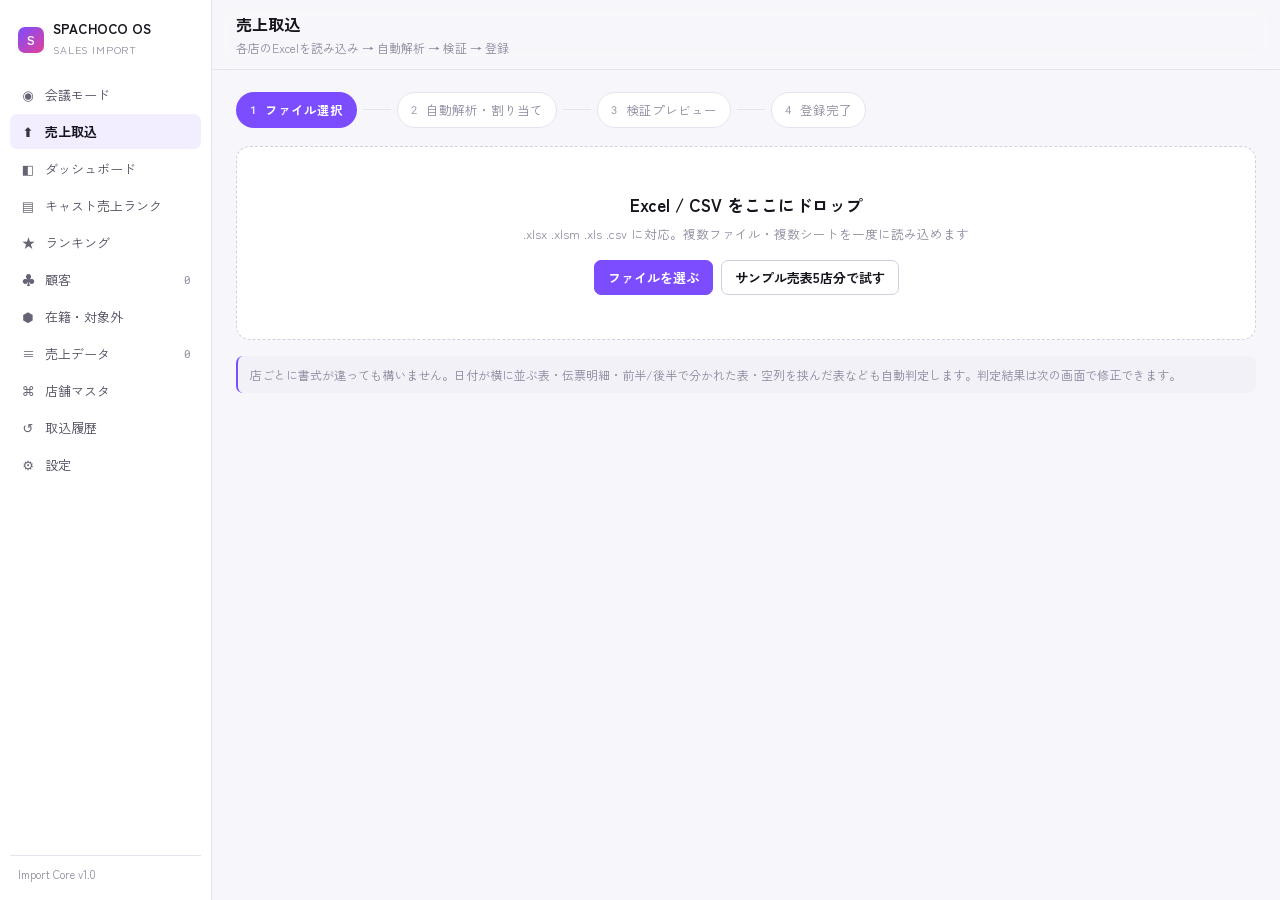
==== index.html @ fcfbe9ab "新規組数の定義を月報に合わせる（新規+新枝+枝）" ====
<!doctype html><html lang="ja"><head><meta charset="utf-8"><meta name="viewport" content="width=device-width,initial-scale=1">
<meta name="color-scheme" content="light dark">
</head><body>
<title>SPACHOCO 売上インポート</title>
<link rel="preconnect" href="https://fonts.googleapis.com">
<link rel="preconnect" href="https://fonts.gstatic.com" crossorigin>
<link rel="stylesheet" href="https://fonts.googleapis.com/css2?family=Zen+Kaku+Gothic+New:wght@400;500;700&family=Roboto+Mono:wght@400;500&display=swap">
<style>
/* ===== SPACHOCO OS / 売上インポート  design tokens ===== */
:root{
  --ground:#F7F7FB; --surface:#FFFFFF; --surface-2:#F1F1F7; --line:#E4E4EF; --line-strong:#CFCFDF;
  --text:#15151E; --text-2:#4A4A5C; --text-3:#8A8A9E;
  --accent:#7C4DFF; --accent-2:#E1409B; --accent-soft:rgba(124,77,255,.10);
  --ok:#0E9F6E; --warn:#B7791F; --err:#D8305B;
  --ok-bg:rgba(14,159,110,.10); --warn-bg:rgba(183,121,31,.12); --err-bg:rgba(216,48,91,.10);
  --shadow:0 1px 2px rgba(20,20,40,.06), 0 8px 24px rgba(20,20,40,.06);
  --radius:10px; --radius-sm:7px;
  --mono:"Roboto Mono",ui-monospace,SFMono-Regular,Menlo,monospace;
  --sans:"Zen Kaku Gothic New","Hiragino Sans","Hiragino Kaku Gothic ProN","Yu Gothic UI","Meiryo",system-ui,sans-serif;
}
@media (prefers-color-scheme: dark){
  :root:not([data-theme="light"]){
    --ground:#0B0B11; --surface:#14141C; --surface-2:#1B1B25; --line:#262633; --line-strong:#39394A;
    --text:#ECECF4; --text-2:#A9A9BC; --text-3:#71718A;
    --accent:#9B7BFF; --accent-2:#F262AE; --accent-soft:rgba(155,123,255,.14);
    --ok:#34D399; --warn:#FBBF24; --err:#FB7185;
    --ok-bg:rgba(52,211,153,.12); --warn-bg:rgba(251,191,36,.12); --err-bg:rgba(251,113,133,.12);
    --shadow:0 1px 2px rgba(0,0,0,.4), 0 10px 30px rgba(0,0,0,.35);
  }
}
:root[data-theme="dark"]{
  --ground:#0B0B11; --surface:#14141C; --surface-2:#1B1B25; --line:#262633; --line-strong:#39394A;
  --text:#ECECF4; --text-2:#A9A9BC; --text-3:#71718A;
  --accent:#9B7BFF; --accent-2:#F262AE; --accent-soft:rgba(155,123,255,.14);
  --ok:#34D399; --warn:#FBBF24; --err:#FB7185;
  --ok-bg:rgba(52,211,153,.12); --warn-bg:rgba(251,191,36,.12); --err-bg:rgba(251,113,133,.12);
  --shadow:0 1px 2px rgba(0,0,0,.4), 0 10px 30px rgba(0,0,0,.35);
}
*{box-sizing:border-box}
html,body{margin:0;padding:0}
body{
  background:var(--ground); color:var(--text);
  font-family:var(--sans); font-size:14px; line-height:1.6;
  -webkit-font-smoothing:antialiased;
}
button,input,select,textarea{font-family:inherit;font-size:inherit;color:inherit}
:focus-visible{outline:2px solid var(--accent); outline-offset:2px; border-radius:4px}
@media (prefers-reduced-motion: reduce){*{animation:none!important;transition:none!important}}

/* ---------- shell ---------- */
.shell{display:grid;grid-template-columns:212px 1fr;min-height:100vh}
.rail{
  border-right:1px solid var(--line); background:var(--surface);
  display:flex;flex-direction:column;gap:2px;padding:14px 10px;position:sticky;top:0;height:100vh;overflow:auto
}
.brand{display:flex;align-items:center;gap:9px;padding:6px 8px 16px}
.brand .mark{
  width:26px;height:26px;border-radius:7px;flex:none;
  background:linear-gradient(140deg,var(--accent),var(--accent-2));
  display:grid;place-items:center;color:#fff;font-weight:700;font-size:12px;letter-spacing:.02em
}
.brand b{font-weight:700;font-size:13.5px;letter-spacing:.01em;display:block;line-height:1.25}
.brand span{font-size:10.5px;color:var(--text-3);letter-spacing:.08em;text-transform:uppercase}
.navitem{
  display:flex;align-items:center;gap:9px;padding:8px 10px;border-radius:var(--radius-sm);
  color:var(--text-2);cursor:pointer;border:none;background:none;width:100%;text-align:left;font-size:13px;
  transition:background .12s,color .12s
}
.navitem:hover{background:var(--surface-2);color:var(--text)}
.navitem.on{background:var(--accent-soft);color:var(--text);font-weight:600}
.navitem .ic{width:16px;text-align:center;opacity:.85}
.navitem .badge{margin-left:auto;font-family:var(--mono);font-size:10.5px;color:var(--text-3)}
.railfoot{margin-top:auto;padding:10px 8px 2px;font-size:11px;color:var(--text-3);border-top:1px solid var(--line)}
.main{min-width:0;display:flex;flex-direction:column}
.topbar{
  position:sticky;top:0;z-index:20;background:color-mix(in srgb,var(--ground) 88%,transparent);
  backdrop-filter:blur(10px);border-bottom:1px solid var(--line);
  padding:12px 24px;display:flex;align-items:center;gap:14px;flex-wrap:wrap
}
.topbar h1{margin:0;font-size:16px;font-weight:700;letter-spacing:.01em}
.topbar .sub{font-size:12px;color:var(--text-3)}
.spacer{margin-left:auto}
.page{padding:22px 24px 64px;max-width:1420px;width:100%}

/* ---------- primitives ---------- */
.btn{
  border:1px solid var(--line-strong);background:var(--surface);color:var(--text);
  padding:7px 13px;border-radius:var(--radius-sm);cursor:pointer;font-size:13px;font-weight:600;
  display:inline-flex;align-items:center;gap:7px;transition:.12s
}
.btn:hover{border-color:var(--accent);color:var(--accent)}
.btn.primary{background:var(--accent);border-color:var(--accent);color:#fff}
.btn.primary:hover{filter:brightness(1.08);color:#fff}
.btn.ghost{border-color:transparent;background:transparent;color:var(--text-2)}
.btn.ghost:hover{background:var(--surface-2);color:var(--text)}
.btn.sm{padding:4px 9px;font-size:12px;font-weight:600}
.btn:disabled{opacity:.42;cursor:not-allowed}
.card{background:var(--surface);border:1px solid var(--line);border-radius:var(--radius);box-shadow:var(--shadow)}
.card .hd{padding:13px 16px;border-bottom:1px solid var(--line);display:flex;align-items:center;gap:10px}
.card .hd h3{margin:0;font-size:13.5px;font-weight:700}
.card .bd{padding:16px}
.grid{display:grid;gap:14px}
.muted{color:var(--text-3)}
.chip{
  display:inline-flex;align-items:center;gap:5px;padding:2px 8px;border-radius:999px;
  font-size:11.5px;font-weight:600;border:1px solid var(--line-strong);color:var(--text-2);white-space:nowrap
}
.chip.ok{background:var(--ok-bg);border-color:transparent;color:var(--ok)}
.chip.warn{background:var(--warn-bg);border-color:transparent;color:var(--warn)}
.chip.err{background:var(--err-bg);border-color:transparent;color:var(--err)}
.chip.accent{background:var(--accent-soft);border-color:transparent;color:var(--accent)}
label.f{display:block;font-size:11.5px;color:var(--text-3);margin-bottom:4px;letter-spacing:.02em}
select,input[type=text],input[type=date],input[type=number],textarea{
  background:var(--surface);border:1px solid var(--line-strong);border-radius:var(--radius-sm);
  padding:6px 9px;width:100%;color:var(--text)
}
textarea{font-family:var(--mono);font-size:12px;line-height:1.5}
.num{font-family:var(--mono);font-variant-numeric:tabular-nums}
.tablewrap{overflow:auto;max-height:60vh;border:1px solid var(--line);border-radius:var(--radius);background:var(--surface)}
table{border-collapse:separate;border-spacing:0;width:100%;font-size:12.5px}
th{
  position:sticky;top:0;z-index:2;background:var(--surface-2);text-align:left;font-weight:600;font-size:11.5px;
  color:var(--text-2);padding:8px 10px;border-bottom:1px solid var(--line);white-space:nowrap
}
td{padding:7px 10px;border-bottom:1px solid var(--line);vertical-align:top}
tbody tr:hover td{background:var(--surface-2)}
td.n,th.n{text-align:right;font-family:var(--mono);font-variant-numeric:tabular-nums}
tr.row-err td:first-child{box-shadow:inset 3px 0 0 var(--err)}
tr.row-warn td:first-child{box-shadow:inset 3px 0 0 var(--warn)}
tr.row-off{opacity:.4}

/* ---------- steps ---------- */
.steps{display:flex;gap:6px;align-items:center;flex-wrap:wrap;margin-bottom:18px}
.step{
  display:flex;align-items:center;gap:8px;padding:7px 13px;border-radius:999px;border:1px solid var(--line);
  font-size:12.5px;color:var(--text-3);background:var(--surface)
}
.step.on{border-color:transparent;background:var(--accent);color:#fff;font-weight:600}
.step.done{color:var(--ok);border-color:var(--ok)}
.step .n{font-family:var(--mono);font-size:11px;opacity:.85}
.stepline{flex:1;height:1px;background:var(--line);min-width:8px;max-width:28px}

/* ---------- drop ---------- */
.drop{
  border:1.5px dashed var(--line-strong);border-radius:14px;padding:44px 24px;text-align:center;
  background:var(--surface);transition:.15s;cursor:pointer
}
.drop:hover,.drop.hot{border-color:var(--accent);background:var(--accent-soft)}
.drop h2{margin:0 0 6px;font-size:17px;font-weight:700}
.drop p{margin:0;color:var(--text-3);font-size:12.5px}

/* ---------- reconcile bar ---------- */
.recon{display:flex;align-items:center;gap:10px;font-size:12px;flex-wrap:wrap}
.recon .bar{flex:1;min-width:120px;height:7px;border-radius:4px;background:var(--surface-2);overflow:hidden;position:relative}
.recon .bar i{position:absolute;inset:0 auto 0 0;border-radius:4px;background:linear-gradient(90deg,var(--accent),var(--accent-2))}
.recon.match .bar i{background:var(--ok)}
.recon.diff .bar i{background:var(--warn)}

/* ---------- kpi ---------- */
.kpis{display:grid;grid-template-columns:repeat(auto-fit,minmax(158px,1fr));gap:12px}
.kpi{background:var(--surface);border:1px solid var(--line);border-radius:var(--radius);padding:13px 15px}
.kpi .l{font-size:11px;color:var(--text-3);letter-spacing:.04em}
.kpi .v{font-family:var(--mono);font-size:21px;font-weight:600;letter-spacing:-.02em;margin-top:3px;font-variant-numeric:tabular-nums}
.kpi .d{font-size:11.5px;margin-top:2px;color:var(--text-3)}
.kpi .d.up{color:var(--ok)} .kpi .d.down{color:var(--err)}

/* ---------- bars / charts ---------- */
.barrow{display:grid;grid-template-columns:104px 1fr 96px;gap:10px;align-items:center;padding:5px 0}
.barrow .t{font-size:12.5px;overflow:hidden;text-overflow:ellipsis;white-space:nowrap}
.barrow .b{height:9px;border-radius:5px;background:var(--surface-2);overflow:hidden}
.barrow .b i{display:block;height:100%;border-radius:5px;background:linear-gradient(90deg,var(--accent),var(--accent-2))}
.barrow .v{text-align:right;font-family:var(--mono);font-size:12px;font-variant-numeric:tabular-nums}

/* ---------- issue list ---------- */
.issue{display:flex;gap:8px;align-items:flex-start;font-size:12px;padding:3px 0}
.issue .lv{flex:none;margin-top:2px}
.fixes{display:flex;gap:6px;flex-wrap:wrap;margin-top:4px}

/* ---------- modal / toast ---------- */
.modalbg{position:fixed;inset:0;background:rgba(8,8,14,.55);backdrop-filter:blur(3px);z-index:100;display:grid;place-items:center;padding:20px}
.modal{background:var(--surface);border:1px solid var(--line);border-radius:14px;max-width:760px;width:100%;max-height:86vh;overflow:auto;box-shadow:var(--shadow)}
.modal .hd{padding:14px 18px;border-bottom:1px solid var(--line);display:flex;align-items:center;gap:10px}
.modal .hd h3{margin:0;font-size:14.5px}
.modal .bd{padding:18px}
.toast{
  position:fixed;left:50%;bottom:24px;transform:translateX(-50%);z-index:200;
  background:var(--text);color:var(--ground);padding:9px 16px;border-radius:999px;font-size:13px;font-weight:600;box-shadow:var(--shadow)
}
.mapgrid{display:grid;grid-template-columns:repeat(auto-fit,minmax(168px,1fr));gap:10px}
.sheetcard{border:1px solid var(--line);border-radius:var(--radius);background:var(--surface);margin-bottom:12px;overflow:hidden}
.sheetcard>.h{padding:11px 14px;display:flex;align-items:center;gap:10px;flex-wrap:wrap;border-bottom:1px solid var(--line);background:var(--surface-2)}
.sheetcard>.b{padding:14px}
.tabs{display:flex;gap:4px;border-bottom:1px solid var(--line);margin-bottom:14px;flex-wrap:wrap}
.tab{padding:7px 12px;border:none;background:none;color:var(--text-3);cursor:pointer;font-size:12.5px;font-weight:600;border-bottom:2px solid transparent}
.tab.on{color:var(--text);border-bottom-color:var(--accent)}
.hint{font-size:12px;color:var(--text-3);background:var(--surface-2);border-radius:var(--radius-sm);padding:9px 12px;border-left:2px solid var(--accent)}
.filters{display:flex;gap:10px;flex-wrap:wrap;align-items:flex-end;margin-bottom:14px}
.filters>div{min-width:130px}
.split{display:grid;grid-template-columns:1fr 1fr;gap:14px}
@media (max-width:980px){ .split{grid-template-columns:1fr} }
@media (max-width:820px){
  .shell{grid-template-columns:1fr}
  .rail{position:fixed;bottom:0;top:auto;height:auto;width:100%;flex-direction:row;overflow-x:auto;
    border-right:none;border-top:1px solid var(--line);padding:6px;z-index:50;gap:4px}
  .brand,.railfoot{display:none}
  .navitem{flex-direction:column;gap:3px;font-size:10.5px;padding:6px 9px;min-width:62px;text-align:center}
  .navitem .badge{display:none}
  .page{padding:16px 14px 96px}
  .topbar{padding:11px 14px}
}

/* ---------- 会議モード ---------- */
.bignum{font-family:var(--mono);font-size:clamp(34px,6vw,62px);font-weight:600;letter-spacing:-.03em;line-height:1.05;font-variant-numeric:tabular-nums}
.midnum{font-family:var(--mono);font-size:clamp(20px,3vw,30px);font-weight:600;letter-spacing:-.02em;font-variant-numeric:tabular-nums}
</style>
<div id="app"><div style="padding:60px;text-align:center;color:#888;font-family:sans-serif">読み込み中…</div></div>
<script>/*! xlsx.js (C) 2013-present SheetJS -- http://sheetjs.com */
var DO_NOT_EXPORT_CODEPAGE=true;var cptable={version:"1.15.0"};cptable[437]=function(){var e="\0\b\t\n\x0B\f\r !\"#$%&'()*+,-./0123456789:;<=>?@ABCDEFGHIJKLMNOPQRSTUVWXYZ[\\]^_`abcdefghijklmnopqrstuvwxyz{|}~ÇüéâäàåçêëèïîìÄÅÉæÆôöòûùÿÖÜ¢£¥₧ƒáíóúñÑªº¿⌐¬½¼¡«»░▒▓│┤╡╢╖╕╣║╗╝╜╛┐└┴┬├─┼╞╟╚╔╩╦╠═╬╧╨╤╥╙╘╒╓╫╪┘┌█▄▌▐▀αßΓπΣσµτΦΘΩδ∞φε∩≡±≥≤⌠⌡÷≈°∙·√ⁿ²■ ",r=[],t={};for(var a=0;a!=e.length;++a){if(e.charCodeAt(a)!==65533)t[e.charAt(a)]=a;r[a]=e.charAt(a)}return{enc:t,dec:r}}();cptable[620]=function(){var e="\0\b\t\n\x0B\f\r !\"#$%&'()*+,-./0123456789:;<=>?@ABCDEFGHIJKLMNOPQRSTUVWXYZ[\\]^_`abcdefghijklmnopqrstuvwxyz{|}~ÇüéâäàąçêëèïîćÄĄĘęłôöĆûùŚÖÜ¢Ł¥śƒŹŻóÓńŃźż¿⌐¬½¼¡«»░▒▓│┤╡╢╖╕╣║╗╝╜╛┐└┴┬├─┼╞╟╚╔╩╦╠═╬╧╨╤╥╙╘╒╓╫╪┘┌█▄▌▐▀αßΓπΣσµτΦΘΩδ∞φε∩≡±≥≤⌠⌡÷≈°∙·√ⁿ²■ ",r=[],t={};for(var a=0;a!=e.length;++a){if(e.charCodeAt(a)!==65533)t[e.charAt(a)]=a;r[a]=e.charAt(a)}return{enc:t,dec:r}}();cptable[737]=function(){var e="\0\b\t\n\x0B\f\r !\"#$%&'()*+,-./0123456789:;<=>?@ABCDEFGHIJKLMNOPQRSTUVWXYZ[\\]^_`abcdefghijklmnopqrstuvwxyz{|}~ΑΒΓΔΕΖΗΘΙΚΛΜΝΞΟΠΡΣΤΥΦΧΨΩαβγδεζηθικλμνξοπρσςτυφχψ░▒▓│┤╡╢╖╕╣║╗╝╜╛┐└┴┬├─┼╞╟╚╔╩╦╠═╬╧╨╤╥╙╘╒╓╫╪┘┌█▄▌▐▀ωάέήϊίόύϋώΆΈΉΊΌΎΏ±≥≤ΪΫ÷≈°∙·√ⁿ²■ ",r=[],t={};for(var a=0;a!=e.length;++a){if(e.charCodeAt(a)!==65533)t[e.charAt(a)]=a;r[a]=e.charAt(a)}return{enc:t,dec:r}}();cptable[850]=function(){var e="\0\b\t\n\x0B\f\r !\"#$%&'()*+,-./0123456789:;<=>?@ABCDEFGHIJKLMNOPQRSTUVWXYZ[\\]^_`abcdefghijklmnopqrstuvwxyz{|}~ÇüéâäàåçêëèïîìÄÅÉæÆôöòûùÿÖÜø£Ø×ƒáíóúñÑªº¿®¬½¼¡«»░▒▓│┤ÁÂÀ©╣║╗╝¢¥┐└┴┬├─┼ãÃ╚╔╩╦╠═╬¤ðÐÊËÈıÍÎÏ┘┌█▄¦Ì▀ÓßÔÒõÕµþÞÚÛÙýÝ¯´­±‗¾¶§÷¸°¨·¹³²■ ",r=[],t={};for(var a=0;a!=e.length;++a){if(e.charCodeAt(a)!==65533)t[e.charAt(a)]=a;r[a]=e.charAt(a)}return{enc:t,dec:r}}();cptable[852]=function(){var e="\0\b\t\n\x0B\f\r !\"#$%&'()*+,-./0123456789:;<=>?@ABCDEFGHIJKLMNOPQRSTUVWXYZ[\\]^_`abcdefghijklmnopqrstuvwxyz{|}~ÇüéâäůćçłëŐőîŹÄĆÉĹĺôöĽľŚśÖÜŤťŁ×čáíóúĄąŽžĘę¬źČş«»░▒▓│┤ÁÂĚŞ╣║╗╝Żż┐└┴┬├─┼Ăă╚╔╩╦╠═╬¤đĐĎËďŇÍÎě┘┌█▄ŢŮ▀ÓßÔŃńňŠšŔÚŕŰýÝţ´­˝˛ˇ˘§÷¸°¨˙űŘř■ ",r=[],t={};for(var a=0;a!=e.length;++a){if(e.charCodeAt(a)!==65533)t[e.charAt(a)]=a;r[a]=e.charAt(a)}return{enc:t,dec:r}}();cptable[857]=function(){var e="\0\b\t\n\x0B\f\r !\"#$%&'()*+,-./0123456789:;<=>?@ABCDEFGHIJKLMNOPQRSTUVWXYZ[\\]^_`abcdefghijklmnopqrstuvwxyz{|}~ÇüéâäàåçêëèïîıÄÅÉæÆôöòûùİÖÜø£ØŞşáíóúñÑĞğ¿®¬½¼¡«»░▒▓│┤ÁÂÀ©╣║╗╝¢¥┐└┴┬├─┼ãÃ╚╔╩╦╠═╬¤ºªÊËÈ\ufffdÍÎÏ┘┌█▄¦Ì▀ÓßÔÒõÕµ\ufffd×ÚÛÙìÿ¯´­±\ufffd¾¶§÷¸°¨·¹³²■ ",r=[],t={};for(var a=0;a!=e.length;++a){if(e.charCodeAt(a)!==65533)t[e.charAt(a)]=a;r[a]=e.charAt(a)}return{enc:t,dec:r}}();cptable[861]=function(){var e="\0\b\t\n\x0B\f\r !\"#$%&'()*+,-./0123456789:;<=>?@ABCDEFGHIJKLMNOPQRSTUVWXYZ[\\]^_`abcdefghijklmnopqrstuvwxyz{|}~ÇüéâäàåçêëèÐðÞÄÅÉæÆôöþûÝýÖÜø£Ø₧ƒáíóúÁÍÓÚ¿⌐¬½¼¡«»░▒▓│┤╡╢╖╕╣║╗╝╜╛┐└┴┬├─┼╞╟╚╔╩╦╠═╬╧╨╤╥╙╘╒╓╫╪┘┌█▄▌▐▀αßΓπΣσµτΦΘΩδ∞φε∩≡±≥≤⌠⌡÷≈°∙·√ⁿ²■ ",r=[],t={};for(var a=0;a!=e.length;++a){if(e.charCodeAt(a)!==65533)t[e.charAt(a)]=a;r[a]=e.charAt(a)}return{enc:t,dec:r}}();cptable[865]=function(){var e="\0\b\t\n\x0B\f\r !\"#$%&'()*+,-./0123456789:;<=>?@ABCDEFGHIJKLMNOPQRSTUVWXYZ[\\]^_`abcdefghijklmnopqrstuvwxyz{|}~ÇüéâäàåçêëèïîìÄÅÉæÆôöòûùÿÖÜø£Ø₧ƒáíóúñÑªº¿⌐¬½¼¡«¤░▒▓│┤╡╢╖╕╣║╗╝╜╛┐└┴┬├─┼╞╟╚╔╩╦╠═╬╧╨╤╥╙╘╒╓╫╪┘┌█▄▌▐▀αßΓπΣσµτΦΘΩδ∞φε∩≡±≥≤⌠⌡÷≈°∙·√ⁿ²■ ",r=[],t={};for(var a=0;a!=e.length;++a){if(e.charCodeAt(a)!==65533)t[e.charAt(a)]=a;r[a]=e.charAt(a)}return{enc:t,dec:r}}();cptable[866]=function(){var e="\0\b\t\n\x0B\f\r !\"#$%&'()*+,-./0123456789:;<=>?@ABCDEFGHIJKLMNOPQRSTUVWXYZ[\\]^_`abcdefghijklmnopqrstuvwxyz{|}~АБВГДЕЖЗИЙКЛМНОПРСТУФХЦЧШЩЪЫЬЭЮЯабвгдежзийклмноп░▒▓│┤╡╢╖╕╣║╗╝╜╛┐└┴┬├─┼╞╟╚╔╩╦╠═╬╧╨╤╥╙╘╒╓╫╪┘┌█▄▌▐▀рстуфхцчшщъыьэюяЁёЄєЇїЎў°∙·√№¤■ ",r=[],t={};for(var a=0;a!=e.length;++a){if(e.charCodeAt(a)!==65533)t[e.charAt(a)]=a;r[a]=e.charAt(a)}return{enc:t,dec:r}}();cptable[874]=function(){var e="\0\b\t\n\x0B\f\r !\"#$%&'()*+,-./0123456789:;<=>?@ABCDEFGHIJKLMNOPQRSTUVWXYZ[\\]^_`abcdefghijklmnopqrstuvwxyz{|}~€\ufffd\ufffd\ufffd\ufffd…\ufffd\ufffd\ufffd\ufffd\ufffd\ufffd\ufffd\ufffd\ufffd\ufffd\ufffd‘’“”•–—\ufffd\ufffd\ufffd\ufffd\ufffd\ufffd\ufffd\ufffd กขฃคฅฆงจฉชซฌญฎฏฐฑฒณดตถทธนบปผฝพฟภมยรฤลฦวศษสหฬอฮฯะัาำิีึืฺุู\ufffd\ufffd\ufffd\ufffd฿เแโใไๅๆ็่้๊๋์ํ๎๏๐๑๒๓๔๕๖๗๘๙๚๛\ufffd\ufffd\ufffd\ufffd",r=[],t={};for(var a=0;a!=e.length;++a){if(e.charCodeAt(a)!==65533)t[e.charAt(a)]=a;r[a]=e.charAt(a)}return{enc:t,dec:r}}();cptable[895]=function(){var e="\0\b\t\n\x0B\f\r !\"#$%&'()*+,-./0123456789:;<=>?@ABCDEFGHIJKLMNOPQRSTUVWXYZ[\\]^_`abcdefghijklmnopqrstuvwxyz{|}~ČüéďäĎŤčěĚĹÍľǪÄÁÉžŽôöÓůÚýÖÜŠĽÝŘťáíóúňŇŮÔšřŕŔ¼§«»░▒▓│┤╡╢╖╕╣║╗╝╜╛┐└┴┬├─┼╞╟╚╔╩╦╠═╬╧╨╤╥╙╘╒╓╫╪┘┌█▄▌▐▀αßΓπΣσµτΦΘΩδ∞φε∩≡±≥≤⌠⌡÷≈°∙·√ⁿ²■ ",r=[],t={};for(var a=0;a!=e.length;++a){if(e.charCodeAt(a)!==65533)t[e.charAt(a)]=a;r[a]=e.charAt(a)}return{enc:t,dec:r}}();cptable[932]=function(){var e=[],r={},t=[],a;t[0]="\0\b\t\n\x0B\f\r !\"#$%&'()*+,-./0123456789:;<=>?@ABCDEFGHIJKLMNOPQRSTUVWXYZ[\\]^_`abcdefghijklmnopqrstuvwxyz{|}~\ufffd\ufffd\ufffd\ufffd\ufffd\ufffd\ufffd\ufffd\ufffd\ufffd\ufffd\ufffd\ufffd\ufffd\ufffd\ufffd\ufffd\ufffd\ufffd\ufffd\ufffd\ufffd\ufffd\ufffd\ufffd\ufffd\ufffd\ufffd\ufffd\ufffd\ufffd\ufffd\ufffd｡｢｣､･ｦｧｨｩｪｫｬｭｮｯｰｱｲｳｴｵｶｷｸｹｺｻｼｽｾｿﾀﾁﾂﾃﾄﾅﾆﾇﾈﾉﾊﾋﾌﾍﾎﾏﾐﾑﾒﾓﾔﾕﾖﾗﾘﾙﾚﾛﾜﾝﾞﾟ\ufffd\ufffd\ufffd\ufffd\ufffd\ufffd\ufffd\ufffd\ufffd\ufffd\ufffd\ufffd\ufffd\ufffd\ufffd\ufffd\ufffd\ufffd\ufffd\ufffd\ufffd\ufffd\ufffd\ufffd\ufffd\ufffd\ufffd\ufffd\ufffd\ufffd\ufffd\ufffd".split("");for(a=0;a!=t[0].length;++a)if(t[0][a].charCodeAt(0)!==65533){r[t[0][a]]=0+a;e[0+a]=t[0][a]}t[129]="\ufffd\ufffd\ufffd\ufffd\ufffd\ufffd\ufffd\ufffd\ufffd\ufffd\ufffd\ufffd\ufffd\ufffd\ufffd\ufffd\ufffd\ufffd\ufffd\ufffd\ufffd\ufffd\ufffd\ufffd\ufffd\ufffd\ufffd\ufffd\ufffd\ufffd\ufffd\ufffd\ufffd\ufffd\ufffd\ufffd\ufffd\ufffd\ufffd\ufffd\ufffd\ufffd\ufffd\ufffd\ufffd\ufffd\ufffd\ufffd\ufffd\ufffd\ufffd\ufffd\ufffd\ufffd\ufffd\ufffd\ufffd\ufffd\ufffd\ufffd\ufffd\ufffd\ufffd\ufffd　、。，．・：；？！゛゜´｀¨＾￣＿ヽヾゝゞ〃仝々〆〇ー―‐／＼～∥｜…‥‘’“”（）〔〕［］｛｝〈〉《》「」『』【】＋－±×\ufffd÷＝≠＜＞≦≧∞∴♂♀°′″℃￥＄￠￡％＃＆＊＠§☆★○●◎◇◆□■△▲▽▼※〒→←↑↓〓\ufffd\ufffd\ufffd\ufffd\ufffd\ufffd\ufffd\ufffd\ufffd\ufffd\ufffd∈∋⊆⊇⊂⊃∪∩\ufffd\ufffd\ufffd\ufffd\ufffd\ufffd\ufffd\ufffd∧∨￢⇒⇔∀∃\ufffd\ufffd\ufffd\ufffd\ufffd\ufffd\ufffd\ufffd\ufffd\ufffd\ufffd∠⊥⌒∂∇≡≒≪≫√∽∝∵∫∬\ufffd\ufffd\ufffd\ufffd\ufffd\ufffd\ufffdÅ‰♯♭♪†‡¶\ufffd\ufffd\ufffd\ufffd◯\ufffd\ufffd\ufffd".split("");for(a=0;a!=t[129].length;++a)if(t[129][a].charCodeAt(0)!==65533){r[t[129][a]]=33024+a;e[33024+a]=t[129][a]}t[130]="\ufffd\ufffd\ufffd\ufffd\ufffd\ufffd\ufffd\ufffd\ufffd\ufffd\ufffd\ufffd\ufffd\ufffd\ufffd\ufffd\ufffd\ufffd\ufffd\ufffd\ufffd\ufffd\ufffd\ufffd\ufffd\ufffd\ufffd\ufffd\ufffd\ufffd\ufffd\ufffd\ufffd\ufffd\ufffd\ufffd\ufffd\ufffd\ufffd\ufffd\ufffd\ufffd\ufffd\ufffd\ufffd\ufffd\ufffd\ufffd\ufffd\ufffd\ufffd\ufffd\ufffd\ufffd\ufffd\ufffd\ufffd\ufffd\ufffd\ufffd\ufffd\ufffd\ufffd\ufffd\ufffd\ufffd\ufffd\ufffd\ufffd\ufffd\ufffd\ufffd\ufffd\ufffd\ufffd\ufffd\ufffd\ufffd\ufffd０１２３４５６７８９\ufffd\ufffd\ufffd\ufffd\ufffd\ufffd\ufffdＡＢＣＤＥＦＧＨＩＪＫＬＭＮＯＰＱＲＳＴＵＶＷＸＹＺ\ufffd\ufffd\ufffd\ufffd\ufffd\ufffd\ufffdａｂｃｄｅｆｇｈｉｊｋｌｍｎｏｐｑｒｓｔｕｖｗｘｙｚ\ufffd\ufffd\ufffd\ufffdぁあぃいぅうぇえぉおかがきぎくぐけげこごさざしじすずせぜそぞただちぢっつづてでとどなにぬねのはばぱひびぴふぶぷへべぺほぼぽまみむめもゃやゅゆょよらりるれろゎわゐゑをん\ufffd\ufffd\ufffd\ufffd\ufffd\ufffd\ufffd\ufffd\ufffd\ufffd\ufffd\ufffd\ufffd\ufffd".split("");for(a=0;a!=t[130].length;++a)if(t[130][a].charCodeAt(0)!==65533){r[t[130][a]]=33280+a;e[33280+a]=t[130][a]}t[131]="\ufffd\ufffd\ufffd\ufffd\ufffd\ufffd\ufffd\ufffd\ufffd\ufffd\ufffd\ufffd\ufffd\ufffd\ufffd\ufffd\ufffd\ufffd\ufffd\ufffd\ufffd\ufffd\ufffd\ufffd\ufffd\ufffd\ufffd\ufffd\ufffd\ufffd\ufffd\ufffd\ufffd\ufffd\ufffd\ufffd\ufffd\ufffd\ufffd\ufffd\ufffd\ufffd\ufffd\ufffd\ufffd\ufffd\ufffd\ufffd\ufffd\ufffd\ufffd\ufffd\ufffd\ufffd\ufffd\ufffd\ufffd\ufffd\ufffd\ufffd\ufffd\ufffd\ufffd\ufffdァアィイゥウェエォオカガキギクグケゲコゴサザシジスズセゼソゾタダチヂッツヅテデトドナニヌネノハバパヒビピフブプヘベペホボポマミ\ufffdムメモャヤュユョヨラリルレロヮワヰヱヲンヴヵヶ\ufffd\ufffd\ufffd\ufffd\ufffd\ufffd\ufffd\ufffdΑΒΓΔΕΖΗΘΙΚΛΜΝΞΟΠΡΣΤΥΦΧΨΩ\ufffd\ufffd\ufffd\ufffd\ufffd\ufffd\ufffd\ufffdαβγδεζηθικλμνξοπρστυφχψω\ufffd\ufffd\ufffd\ufffd\ufffd\ufffd\ufffd\ufffd\ufffd\ufffd\ufffd\ufffd\ufffd\ufffd\ufffd\ufffd\ufffd\ufffd\ufffd\ufffd\ufffd\ufffd\ufffd\ufffd\ufffd\ufffd\ufffd\ufffd\ufffd\ufffd\ufffd\ufffd\ufffd\ufffd\ufffd\ufffd\ufffd\ufffd\ufffd\ufffd\ufffd".split("");for(a=0;a!=t[131].length;++a)if(t[131][a].charCodeAt(0)!==65533){r[t[131][a]]=33536+a;e[33536+a]=t[131][a]}t[132]="\ufffd\ufffd\ufffd\ufffd\ufffd\ufffd\ufffd\ufffd\ufffd\ufffd\ufffd\ufffd\ufffd\ufffd\ufffd\ufffd\ufffd\ufffd\ufffd\ufffd\ufffd\ufffd\ufffd\ufffd\ufffd\ufffd\ufffd\ufffd\ufffd\ufffd\ufffd\ufffd\ufffd\ufffd\ufffd\ufffd\ufffd\ufffd\ufffd\ufffd\ufffd\ufffd\ufffd\ufffd\ufffd\ufffd\ufffd\ufffd\ufffd\ufffd\ufffd\ufffd\ufffd\ufffd\ufffd\ufffd\ufffd\ufffd\ufffd\ufffd\ufffd\ufffd\ufffd\ufffdАБВГДЕЁЖЗИЙКЛМНОПРСТУФХЦЧШЩЪЫЬЭЮЯ\ufffd\ufffd\ufffd\ufffd\ufffd\ufffd\ufffd\ufffd\ufffd\ufffd\ufffd\ufffd\ufffd\ufffd\ufffdабвгдеёжзийклмн\ufffdопрстуфхцчшщъыьэюя\ufffd\ufffd\ufffd\ufffd\ufffd\ufffd\ufffd\ufffd\ufffd\ufffd\ufffd\ufffd\ufffd─│┌┐┘└├┬┤┴┼━┃┏┓┛┗┣┳┫┻╋┠┯┨┷┿┝┰┥┸╂\ufffd\ufffd\ufffd\ufffd\ufffd\ufffd\ufffd\ufffd\ufffd\ufffd\ufffd\ufffd\ufffd\ufffd\ufffd\ufffd\ufffd\ufffd\ufffd\ufffd\ufffd\ufffd\ufffd\ufffd\ufffd\ufffd\ufffd\ufffd\ufffd\ufffd\ufffd\ufffd\ufffd\ufffd\ufffd\ufffd\ufffd\ufffd\ufffd\ufffd\ufffd\ufffd\ufffd\ufffd\ufffd\ufffd\ufffd\ufffd\ufffd\ufffd\ufffd\ufffd\ufffd\ufffd\ufffd\ufffd\ufffd\ufffd\ufffd\ufffd\ufffd\ufffd\ufffd\ufffd\ufffd".split("");for(a=0;a!=t[132].length;++a)if(t[132][a].charCodeAt(0)!==65533){r[t[132][a]]=33792+a;e[33792+a]=t[132][a]}t[135]="\ufffd\ufffd\ufffd\ufffd\ufffd\ufffd\ufffd\ufffd\ufffd\ufffd\ufffd\ufffd\ufffd\ufffd\ufffd\ufffd\ufffd\ufffd\ufffd\ufffd\ufffd\ufffd\ufffd\ufffd\ufffd\ufffd\ufffd\ufffd\ufffd\ufffd\ufffd\ufffd\ufffd\ufffd\ufffd\ufffd\ufffd\ufffd\ufffd\ufffd\ufffd\ufffd\ufffd\ufffd\ufffd\ufffd\ufffd\ufffd\ufffd\ufffd\ufffd\ufffd\ufffd\ufffd\ufffd\ufffd\ufffd\ufffd\ufffd\ufffd\ufffd\ufffd\ufffd\ufffd①②③④⑤⑥⑦⑧⑨⑩⑪⑫⑬⑭⑮⑯⑰⑱⑲⑳ⅠⅡⅢⅣⅤⅥⅦⅧⅨⅩ\ufffd㍉㌔㌢㍍㌘㌧㌃㌶㍑㍗㌍㌦㌣㌫㍊㌻㎜㎝㎞㎎㎏㏄㎡\ufffd\ufffd\ufffd\ufffd\ufffd\ufffd\ufffd\ufffd㍻\ufffd〝〟№㏍℡㊤㊥㊦㊧㊨㈱㈲㈹㍾㍽㍼≒≡∫∮∑√⊥∠∟⊿∵∩∪\ufffd\ufffd\ufffd\ufffd\ufffd\ufffd\ufffd\ufffd\ufffd\ufffd\ufffd\ufffd\ufffd\ufffd\ufffd\ufffd\ufffd\ufffd\ufffd\ufffd\ufffd\ufffd\ufffd\ufffd\ufffd\ufffd\ufffd\ufffd\ufffd\ufffd\ufffd\ufffd\ufffd\ufffd\ufffd\ufffd\ufffd\ufffd\ufffd\ufffd\ufffd\ufffd\ufffd\ufffd\ufffd\ufffd\ufffd\ufffd\ufffd\ufffd\ufffd\ufffd\ufffd\ufffd\ufffd\ufffd\ufffd\ufffd\ufffd\ufffd\ufffd\ufffd\ufffd\ufffd\ufffd\ufffd\ufffd\ufffd\ufffd\ufffd\ufffd\ufffd\ufffd\ufffd\ufffd\ufffd\ufffd\ufffd\ufffd\ufffd\ufffd\ufffd\ufffd\ufffd\ufffd\ufffd\ufffd\ufffd\ufffd\ufffd\ufffd\ufffd\ufffd\ufffd\ufffd\ufffd\ufffd\ufffd\ufffd".split("");for(a=0;a!=t[135].length;++a)if(t[135][a].charCodeAt(0)!==65533){r[t[135][a]]=34560+a;e[34560+a]=t[135][a]}t[136]="\ufffd\ufffd\ufffd\ufffd\ufffd\ufffd\ufffd\ufffd\ufffd\ufffd\ufffd\ufffd\ufffd\ufffd\ufffd\ufffd\ufffd\ufffd\ufffd\ufffd\ufffd\ufffd\ufffd\ufffd\ufffd\ufffd\ufffd\ufffd\ufffd\ufffd\ufffd\ufffd\ufffd\ufffd\ufffd\ufffd\ufffd\ufffd\ufffd\ufffd\ufffd\ufffd\ufffd\ufffd\ufffd\ufffd\ufffd\ufffd\ufffd\ufffd\ufffd\ufffd\ufffd\ufffd\ufffd\ufffd\ufffd\ufffd\ufffd\ufffd\ufffd\ufffd\ufffd\ufffd\ufffd\ufffd\ufffd\ufffd\ufffd\ufffd\ufffd\ufffd\ufffd\ufffd\ufffd\ufffd\ufffd\ufffd\ufffd\ufffd\ufffd\ufffd\ufffd\ufffd\ufffd\ufffd\ufffd\ufffd\ufffd\ufffd\ufffd\ufffd\ufffd\ufffd\ufffd\ufffd\ufffd\ufffd\ufffd\ufffd\ufffd\ufffd\ufffd\ufffd\ufffd\ufffd\ufffd\ufffd\ufffd\ufffd\ufffd\ufffd\ufffd\ufffd\ufffd\ufffd\ufffd\ufffd\ufffd\ufffd\ufffd\ufffd\ufffd\ufffd\ufffd\ufffd\ufffd\ufffd\ufffd\ufffd\ufffd\ufffd\ufffd\ufffd\ufffd\ufffd\ufffd\ufffd\ufffd\ufffd\ufffd\ufffd\ufffd\ufffd\ufffd\ufffd\ufffd\ufffd\ufffd\ufffd\ufffd\ufffd\ufffd\ufffd\ufffd\ufffd\ufffd\ufffd\ufffd亜唖娃阿哀愛挨姶逢葵茜穐悪握渥旭葦芦鯵梓圧斡扱宛姐虻飴絢綾鮎或粟袷安庵按暗案闇鞍杏以伊位依偉囲夷委威尉惟意慰易椅為畏異移維緯胃萎衣謂違遺医井亥域育郁磯一壱溢逸稲茨芋鰯允印咽員因姻引飲淫胤蔭\ufffd\ufffd\ufffd".split("");for(a=0;a!=t[136].length;++a)if(t[136][a].charCodeAt(0)!==65533){r[t[136][a]]=34816+a;e[34816+a]=t[136][a]}t[137]="\ufffd\ufffd\ufffd\ufffd\ufffd\ufffd\ufffd\ufffd\ufffd\ufffd\ufffd\ufffd\ufffd\ufffd\ufffd\ufffd\ufffd\ufffd\ufffd\ufffd\ufffd\ufffd\ufffd\ufffd\ufffd\ufffd\ufffd\ufffd\ufffd\ufffd\ufffd\ufffd\ufffd\ufffd\ufffd\ufffd\ufffd\ufffd\ufffd\ufffd\ufffd\ufffd\ufffd\ufffd\ufffd\ufffd\ufffd\ufffd\ufffd\ufffd\ufffd\ufffd\ufffd\ufffd\ufffd\ufffd\ufffd\ufffd\ufffd\ufffd\ufffd\ufffd\ufffd\ufffd院陰隠韻吋右宇烏羽迂雨卯鵜窺丑碓臼渦嘘唄欝蔚鰻姥厩浦瓜閏噂云運雲荏餌叡営嬰影映曳栄永泳洩瑛盈穎頴英衛詠鋭液疫益駅悦謁越閲榎厭円\ufffd園堰奄宴延怨掩援沿演炎焔煙燕猿縁艶苑薗遠鉛鴛塩於汚甥凹央奥往応押旺横欧殴王翁襖鴬鴎黄岡沖荻億屋憶臆桶牡乙俺卸恩温穏音下化仮何伽価佳加可嘉夏嫁家寡科暇果架歌河火珂禍禾稼箇花苛茄荷華菓蝦課嘩貨迦過霞蚊俄峨我牙画臥芽蛾賀雅餓駕介会解回塊壊廻快怪悔恢懐戒拐改\ufffd\ufffd\ufffd".split("");for(a=0;a!=t[137].length;++a)if(t[137][a].charCodeAt(0)!==65533){r[t[137][a]]=35072+a;e[35072+a]=t[137][a]}t[138]="\ufffd\ufffd\ufffd\ufffd\ufffd\ufffd\ufffd\ufffd\ufffd\ufffd\ufffd\ufffd\ufffd\ufffd\ufffd\ufffd\ufffd\ufffd\ufffd\ufffd\ufffd\ufffd\ufffd\ufffd\ufffd\ufffd\ufffd\ufffd\ufffd\ufffd\ufffd\ufffd\ufffd\ufffd\ufffd\ufffd\ufffd\ufffd\ufffd\ufffd\ufffd\ufffd\ufffd\ufffd\ufffd\ufffd\ufffd\ufffd\ufffd\ufffd\ufffd\ufffd\ufffd\ufffd\ufffd\ufffd\ufffd\ufffd\ufffd\ufffd\ufffd\ufffd\ufffd\ufffd魁晦械海灰界皆絵芥蟹開階貝凱劾外咳害崖慨概涯碍蓋街該鎧骸浬馨蛙垣柿蛎鈎劃嚇各廓拡撹格核殻獲確穫覚角赫較郭閣隔革学岳楽額顎掛笠樫\ufffd橿梶鰍潟割喝恰括活渇滑葛褐轄且鰹叶椛樺鞄株兜竃蒲釜鎌噛鴨栢茅萱粥刈苅瓦乾侃冠寒刊勘勧巻喚堪姦完官寛干幹患感慣憾換敢柑桓棺款歓汗漢澗潅環甘監看竿管簡緩缶翰肝艦莞観諌貫還鑑間閑関陥韓館舘丸含岸巌玩癌眼岩翫贋雁頑顔願企伎危喜器基奇嬉寄岐希幾忌揮机旗既期棋棄\ufffd\ufffd\ufffd".split("");for(a=0;a!=t[138].length;++a)if(t[138][a].charCodeAt(0)!==65533){r[t[138][a]]=35328+a;e[35328+a]=t[138][a]}t[139]="\ufffd\ufffd\ufffd\ufffd\ufffd\ufffd\ufffd\ufffd\ufffd\ufffd\ufffd\ufffd\ufffd\ufffd\ufffd\ufffd\ufffd\ufffd\ufffd\ufffd\ufffd\ufffd\ufffd\ufffd\ufffd\ufffd\ufffd\ufffd\ufffd\ufffd\ufffd\ufffd\ufffd\ufffd\ufffd\ufffd\ufffd\ufffd\ufffd\ufffd\ufffd\ufffd\ufffd\ufffd\ufffd\ufffd\ufffd\ufffd\ufffd\ufffd\ufffd\ufffd\ufffd\ufffd\ufffd\ufffd\ufffd\ufffd\ufffd\ufffd\ufffd\ufffd\ufffd\ufffd機帰毅気汽畿祈季稀紀徽規記貴起軌輝飢騎鬼亀偽儀妓宜戯技擬欺犠疑祇義蟻誼議掬菊鞠吉吃喫桔橘詰砧杵黍却客脚虐逆丘久仇休及吸宮弓急救\ufffd朽求汲泣灸球究窮笈級糾給旧牛去居巨拒拠挙渠虚許距鋸漁禦魚亨享京供侠僑兇競共凶協匡卿叫喬境峡強彊怯恐恭挟教橋況狂狭矯胸脅興蕎郷鏡響饗驚仰凝尭暁業局曲極玉桐粁僅勤均巾錦斤欣欽琴禁禽筋緊芹菌衿襟謹近金吟銀九倶句区狗玖矩苦躯駆駈駒具愚虞喰空偶寓遇隅串櫛釧屑屈\ufffd\ufffd\ufffd".split("");for(a=0;a!=t[139].length;++a)if(t[139][a].charCodeAt(0)!==65533){r[t[139][a]]=35584+a;e[35584+a]=t[139][a]}t[140]="\ufffd\ufffd\ufffd\ufffd\ufffd\ufffd\ufffd\ufffd\ufffd\ufffd\ufffd\ufffd\ufffd\ufffd\ufffd\ufffd\ufffd\ufffd\ufffd\ufffd\ufffd\ufffd\ufffd\ufffd\ufffd\ufffd\ufffd\ufffd\ufffd\ufffd\ufffd\ufffd\ufffd\ufffd\ufffd\ufffd\ufffd\ufffd\ufffd\ufffd\ufffd\ufffd\ufffd\ufffd\ufffd\ufffd\ufffd\ufffd\ufffd\ufffd\ufffd\ufffd\ufffd\ufffd\ufffd\ufffd\ufffd\ufffd\ufffd\ufffd\ufffd\ufffd\ufffd\ufffd掘窟沓靴轡窪熊隈粂栗繰桑鍬勲君薫訓群軍郡卦袈祁係傾刑兄啓圭珪型契形径恵慶慧憩掲携敬景桂渓畦稽系経継繋罫茎荊蛍計詣警軽頚鶏芸迎鯨\ufffd劇戟撃激隙桁傑欠決潔穴結血訣月件倹倦健兼券剣喧圏堅嫌建憲懸拳捲検権牽犬献研硯絹県肩見謙賢軒遣鍵険顕験鹸元原厳幻弦減源玄現絃舷言諺限乎個古呼固姑孤己庫弧戸故枯湖狐糊袴股胡菰虎誇跨鈷雇顧鼓五互伍午呉吾娯後御悟梧檎瑚碁語誤護醐乞鯉交佼侯候倖光公功効勾厚口向\ufffd\ufffd\ufffd".split("");for(a=0;a!=t[140].length;++a)if(t[140][a].charCodeAt(0)!==65533){r[t[140][a]]=35840+a;e[35840+a]=t[140][a]}t[141]="\ufffd\ufffd\ufffd\ufffd\ufffd\ufffd\ufffd\ufffd\ufffd\ufffd\ufffd\ufffd\ufffd\ufffd\ufffd\ufffd\ufffd\ufffd\ufffd\ufffd\ufffd\ufffd\ufffd\ufffd\ufffd\ufffd\ufffd\ufffd\ufffd\ufffd\ufffd\ufffd\ufffd\ufffd\ufffd\ufffd\ufffd\ufffd\ufffd\ufffd\ufffd\ufffd\ufffd\ufffd\ufffd\ufffd\ufffd\ufffd\ufffd\ufffd\ufffd\ufffd\ufffd\ufffd\ufffd\ufffd\ufffd\ufffd\ufffd\ufffd\ufffd\ufffd\ufffd\ufffd后喉坑垢好孔孝宏工巧巷幸広庚康弘恒慌抗拘控攻昂晃更杭校梗構江洪浩港溝甲皇硬稿糠紅紘絞綱耕考肯肱腔膏航荒行衡講貢購郊酵鉱砿鋼閤降\ufffd項香高鴻剛劫号合壕拷濠豪轟麹克刻告国穀酷鵠黒獄漉腰甑忽惚骨狛込此頃今困坤墾婚恨懇昏昆根梱混痕紺艮魂些佐叉唆嵯左差査沙瑳砂詐鎖裟坐座挫債催再最哉塞妻宰彩才採栽歳済災采犀砕砦祭斎細菜裁載際剤在材罪財冴坂阪堺榊肴咲崎埼碕鷺作削咋搾昨朔柵窄策索錯桜鮭笹匙冊刷\ufffd\ufffd\ufffd".split("");for(a=0;a!=t[141].length;++a)if(t[141][a].charCodeAt(0)!==65533){r[t[141][a]]=36096+a;e[36096+a]=t[141][a]}t[142]="\ufffd\ufffd\ufffd\ufffd\ufffd\ufffd\ufffd\ufffd\ufffd\ufffd\ufffd\ufffd\ufffd\ufffd\ufffd\ufffd\ufffd\ufffd\ufffd\ufffd\ufffd\ufffd\ufffd\ufffd\ufffd\ufffd\ufffd\ufffd\ufffd\ufffd\ufffd\ufffd\ufffd\ufffd\ufffd\ufffd\ufffd\ufffd\ufffd\ufffd\ufffd\ufffd\ufffd\ufffd\ufffd\ufffd\ufffd\ufffd\ufffd\ufffd\ufffd\ufffd\ufffd\ufffd\ufffd\ufffd\ufffd\ufffd\ufffd\ufffd\ufffd\ufffd\ufffd\ufffd察拶撮擦札殺薩雑皐鯖捌錆鮫皿晒三傘参山惨撒散桟燦珊産算纂蚕讃賛酸餐斬暫残仕仔伺使刺司史嗣四士始姉姿子屍市師志思指支孜斯施旨枝止\ufffd死氏獅祉私糸紙紫肢脂至視詞詩試誌諮資賜雌飼歯事似侍児字寺慈持時次滋治爾璽痔磁示而耳自蒔辞汐鹿式識鴫竺軸宍雫七叱執失嫉室悉湿漆疾質実蔀篠偲柴芝屡蕊縞舎写射捨赦斜煮社紗者謝車遮蛇邪借勺尺杓灼爵酌釈錫若寂弱惹主取守手朱殊狩珠種腫趣酒首儒受呪寿授樹綬需囚収周\ufffd\ufffd\ufffd".split("");for(a=0;a!=t[142].length;++a)if(t[142][a].charCodeAt(0)!==65533){r[t[142][a]]=36352+a;e[36352+a]=t[142][a]}t[143]="\ufffd\ufffd\ufffd\ufffd\ufffd\ufffd\ufffd\ufffd\ufffd\ufffd\ufffd\ufffd\ufffd\ufffd\ufffd\ufffd\ufffd\ufffd\ufffd\ufffd\ufffd\ufffd\ufffd\ufffd\ufffd\ufffd\ufffd\ufffd\ufffd\ufffd\ufffd\ufffd\ufffd\ufffd\ufffd\ufffd\ufffd\ufffd\ufffd\ufffd\ufffd\ufffd\ufffd\ufffd\ufffd\ufffd\ufffd\ufffd\ufffd\ufffd\ufffd\ufffd\ufffd\ufffd\ufffd\ufffd\ufffd\ufffd\ufffd\ufffd\ufffd\ufffd\ufffd\ufffd宗就州修愁拾洲秀秋終繍習臭舟蒐衆襲讐蹴輯週酋酬集醜什住充十従戎柔汁渋獣縦重銃叔夙宿淑祝縮粛塾熟出術述俊峻春瞬竣舜駿准循旬楯殉淳\ufffd準潤盾純巡遵醇順処初所暑曙渚庶緒署書薯藷諸助叙女序徐恕鋤除傷償勝匠升召哨商唱嘗奨妾娼宵将小少尚庄床廠彰承抄招掌捷昇昌昭晶松梢樟樵沼消渉湘焼焦照症省硝礁祥称章笑粧紹肖菖蒋蕉衝裳訟証詔詳象賞醤鉦鍾鐘障鞘上丈丞乗冗剰城場壌嬢常情擾条杖浄状畳穣蒸譲醸錠嘱埴飾\ufffd\ufffd\ufffd".split("");for(a=0;a!=t[143].length;++a)if(t[143][a].charCodeAt(0)!==65533){r[t[143][a]]=36608+a;e[36608+a]=t[143][a]}t[144]="\ufffd\ufffd\ufffd\ufffd\ufffd\ufffd\ufffd\ufffd\ufffd\ufffd\ufffd\ufffd\ufffd\ufffd\ufffd\ufffd\ufffd\ufffd\ufffd\ufffd\ufffd\ufffd\ufffd\ufffd\ufffd\ufffd\ufffd\ufffd\ufffd\ufffd\ufffd\ufffd\ufffd\ufffd\ufffd\ufffd\ufffd\ufffd\ufffd\ufffd\ufffd\ufffd\ufffd\ufffd\ufffd\ufffd\ufffd\ufffd\ufffd\ufffd\ufffd\ufffd\ufffd\ufffd\ufffd\ufffd\ufffd\ufffd\ufffd\ufffd\ufffd\ufffd\ufffd\ufffd拭植殖燭織職色触食蝕辱尻伸信侵唇娠寝審心慎振新晋森榛浸深申疹真神秦紳臣芯薪親診身辛進針震人仁刃塵壬尋甚尽腎訊迅陣靭笥諏須酢図厨\ufffd逗吹垂帥推水炊睡粋翠衰遂酔錐錘随瑞髄崇嵩数枢趨雛据杉椙菅頗雀裾澄摺寸世瀬畝是凄制勢姓征性成政整星晴棲栖正清牲生盛精聖声製西誠誓請逝醒青静斉税脆隻席惜戚斥昔析石積籍績脊責赤跡蹟碩切拙接摂折設窃節説雪絶舌蝉仙先千占宣専尖川戦扇撰栓栴泉浅洗染潜煎煽旋穿箭線\ufffd\ufffd\ufffd".split("");for(a=0;a!=t[144].length;++a)if(t[144][a].charCodeAt(0)!==65533){r[t[144][a]]=36864+a;e[36864+a]=t[144][a]}t[145]="\ufffd\ufffd\ufffd\ufffd\ufffd\ufffd\ufffd\ufffd\ufffd\ufffd\ufffd\ufffd\ufffd\ufffd\ufffd\ufffd\ufffd\ufffd\ufffd\ufffd\ufffd\ufffd\ufffd\ufffd\ufffd\ufffd\ufffd\ufffd\ufffd\ufffd\ufffd\ufffd\ufffd\ufffd\ufffd\ufffd\ufffd\ufffd\ufffd\ufffd\ufffd\ufffd\ufffd\ufffd\ufffd\ufffd\ufffd\ufffd\ufffd\ufffd\ufffd\ufffd\ufffd\ufffd\ufffd\ufffd\ufffd\ufffd\ufffd\ufffd\ufffd\ufffd\ufffd\ufffd繊羨腺舛船薦詮賎践選遷銭銑閃鮮前善漸然全禅繕膳糎噌塑岨措曾曽楚狙疏疎礎祖租粗素組蘇訴阻遡鼠僧創双叢倉喪壮奏爽宋層匝惣想捜掃挿掻\ufffd操早曹巣槍槽漕燥争痩相窓糟総綜聡草荘葬蒼藻装走送遭鎗霜騒像増憎臓蔵贈造促側則即息捉束測足速俗属賊族続卒袖其揃存孫尊損村遜他多太汰詑唾堕妥惰打柁舵楕陀駄騨体堆対耐岱帯待怠態戴替泰滞胎腿苔袋貸退逮隊黛鯛代台大第醍題鷹滝瀧卓啄宅托択拓沢濯琢託鐸濁諾茸凧蛸只\ufffd\ufffd\ufffd".split("");for(a=0;a!=t[145].length;++a)if(t[145][a].charCodeAt(0)!==65533){r[t[145][a]]=37120+a;e[37120+a]=t[145][a]}t[146]="\ufffd\ufffd\ufffd\ufffd\ufffd\ufffd\ufffd\ufffd\ufffd\ufffd\ufffd\ufffd\ufffd\ufffd\ufffd\ufffd\ufffd\ufffd\ufffd\ufffd\ufffd\ufffd\ufffd\ufffd\ufffd\ufffd\ufffd\ufffd\ufffd\ufffd\ufffd\ufffd\ufffd\ufffd\ufffd\ufffd\ufffd\ufffd\ufffd\ufffd\ufffd\ufffd\ufffd\ufffd\ufffd\ufffd\ufffd\ufffd\ufffd\ufffd\ufffd\ufffd\ufffd\ufffd\ufffd\ufffd\ufffd\ufffd\ufffd\ufffd\ufffd\ufffd\ufffd\ufffd叩但達辰奪脱巽竪辿棚谷狸鱈樽誰丹単嘆坦担探旦歎淡湛炭短端箪綻耽胆蛋誕鍛団壇弾断暖檀段男談値知地弛恥智池痴稚置致蜘遅馳築畜竹筑蓄\ufffd逐秩窒茶嫡着中仲宙忠抽昼柱注虫衷註酎鋳駐樗瀦猪苧著貯丁兆凋喋寵帖帳庁弔張彫徴懲挑暢朝潮牒町眺聴脹腸蝶調諜超跳銚長頂鳥勅捗直朕沈珍賃鎮陳津墜椎槌追鎚痛通塚栂掴槻佃漬柘辻蔦綴鍔椿潰坪壷嬬紬爪吊釣鶴亭低停偵剃貞呈堤定帝底庭廷弟悌抵挺提梯汀碇禎程締艇訂諦蹄逓\ufffd\ufffd\ufffd".split("");for(a=0;a!=t[146].length;++a)if(t[146][a].charCodeAt(0)!==65533){r[t[146][a]]=37376+a;e[37376+a]=t[146][a]}t[147]="\ufffd\ufffd\ufffd\ufffd\ufffd\ufffd\ufffd\ufffd\ufffd\ufffd\ufffd\ufffd\ufffd\ufffd\ufffd\ufffd\ufffd\ufffd\ufffd\ufffd\ufffd\ufffd\ufffd\ufffd\ufffd\ufffd\ufffd\ufffd\ufffd\ufffd\ufffd\ufffd\ufffd\ufffd\ufffd\ufffd\ufffd\ufffd\ufffd\ufffd\ufffd\ufffd\ufffd\ufffd\ufffd\ufffd\ufffd\ufffd\ufffd\ufffd\ufffd\ufffd\ufffd\ufffd\ufffd\ufffd\ufffd\ufffd\ufffd\ufffd\ufffd\ufffd\ufffd\ufffd邸鄭釘鼎泥摘擢敵滴的笛適鏑溺哲徹撤轍迭鉄典填天展店添纏甜貼転顛点伝殿澱田電兎吐堵塗妬屠徒斗杜渡登菟賭途都鍍砥砺努度土奴怒倒党冬\ufffd凍刀唐塔塘套宕島嶋悼投搭東桃梼棟盗淘湯涛灯燈当痘祷等答筒糖統到董蕩藤討謄豆踏逃透鐙陶頭騰闘働動同堂導憧撞洞瞳童胴萄道銅峠鴇匿得徳涜特督禿篤毒独読栃橡凸突椴届鳶苫寅酉瀞噸屯惇敦沌豚遁頓呑曇鈍奈那内乍凪薙謎灘捺鍋楢馴縄畷南楠軟難汝二尼弐迩匂賑肉虹廿日乳入\ufffd\ufffd\ufffd".split("");for(a=0;a!=t[147].length;++a)if(t[147][a].charCodeAt(0)!==65533){r[t[147][a]]=37632+a;e[37632+a]=t[147][a]}t[148]="\ufffd\ufffd\ufffd\ufffd\ufffd\ufffd\ufffd\ufffd\ufffd\ufffd\ufffd\ufffd\ufffd\ufffd\ufffd\ufffd\ufffd\ufffd\ufffd\ufffd\ufffd\ufffd\ufffd\ufffd\ufffd\ufffd\ufffd\ufffd\ufffd\ufffd\ufffd\ufffd\ufffd\ufffd\ufffd\ufffd\ufffd\ufffd\ufffd\ufffd\ufffd\ufffd\ufffd\ufffd\ufffd\ufffd\ufffd\ufffd\ufffd\ufffd\ufffd\ufffd\ufffd\ufffd\ufffd\ufffd\ufffd\ufffd\ufffd\ufffd\ufffd\ufffd\ufffd\ufffd如尿韮任妊忍認濡禰祢寧葱猫熱年念捻撚燃粘乃廼之埜嚢悩濃納能脳膿農覗蚤巴把播覇杷波派琶破婆罵芭馬俳廃拝排敗杯盃牌背肺輩配倍培媒梅\ufffd楳煤狽買売賠陪這蝿秤矧萩伯剥博拍柏泊白箔粕舶薄迫曝漠爆縛莫駁麦函箱硲箸肇筈櫨幡肌畑畠八鉢溌発醗髪伐罰抜筏閥鳩噺塙蛤隼伴判半反叛帆搬斑板氾汎版犯班畔繁般藩販範釆煩頒飯挽晩番盤磐蕃蛮匪卑否妃庇彼悲扉批披斐比泌疲皮碑秘緋罷肥被誹費避非飛樋簸備尾微枇毘琵眉美\ufffd\ufffd\ufffd".split("");for(a=0;a!=t[148].length;++a)if(t[148][a].charCodeAt(0)!==65533){r[t[148][a]]=37888+a;e[37888+a]=t[148][a]}t[149]="\ufffd\ufffd\ufffd\ufffd\ufffd\ufffd\ufffd\ufffd\ufffd\ufffd\ufffd\ufffd\ufffd\ufffd\ufffd\ufffd\ufffd\ufffd\ufffd\ufffd\ufffd\ufffd\ufffd\ufffd\ufffd\ufffd\ufffd\ufffd\ufffd\ufffd\ufffd\ufffd\ufffd\ufffd\ufffd\ufffd\ufffd\ufffd\ufffd\ufffd\ufffd\ufffd\ufffd\ufffd\ufffd\ufffd\ufffd\ufffd\ufffd\ufffd\ufffd\ufffd\ufffd\ufffd\ufffd\ufffd\ufffd\ufffd\ufffd\ufffd\ufffd\ufffd\ufffd\ufffd鼻柊稗匹疋髭彦膝菱肘弼必畢筆逼桧姫媛紐百謬俵彪標氷漂瓢票表評豹廟描病秒苗錨鋲蒜蛭鰭品彬斌浜瀕貧賓頻敏瓶不付埠夫婦富冨布府怖扶敷\ufffd斧普浮父符腐膚芙譜負賦赴阜附侮撫武舞葡蕪部封楓風葺蕗伏副復幅服福腹複覆淵弗払沸仏物鮒分吻噴墳憤扮焚奮粉糞紛雰文聞丙併兵塀幣平弊柄並蔽閉陛米頁僻壁癖碧別瞥蔑箆偏変片篇編辺返遍便勉娩弁鞭保舗鋪圃捕歩甫補輔穂募墓慕戊暮母簿菩倣俸包呆報奉宝峰峯崩庖抱捧放方朋\ufffd\ufffd\ufffd".split("");for(a=0;a!=t[149].length;++a)if(t[149][a].charCodeAt(0)!==65533){r[t[149][a]]=38144+a;e[38144+a]=t[149][a]}t[150]="\ufffd\ufffd\ufffd\ufffd\ufffd\ufffd\ufffd\ufffd\ufffd\ufffd\ufffd\ufffd\ufffd\ufffd\ufffd\ufffd\ufffd\ufffd\ufffd\ufffd\ufffd\ufffd\ufffd\ufffd\ufffd\ufffd\ufffd\ufffd\ufffd\ufffd\ufffd\ufffd\ufffd\ufffd\ufffd\ufffd\ufffd\ufffd\ufffd\ufffd\ufffd\ufffd\ufffd\ufffd\ufffd\ufffd\ufffd\ufffd\ufffd\ufffd\ufffd\ufffd\ufffd\ufffd\ufffd\ufffd\ufffd\ufffd\ufffd\ufffd\ufffd\ufffd\ufffd\ufffd法泡烹砲縫胞芳萌蓬蜂褒訪豊邦鋒飽鳳鵬乏亡傍剖坊妨帽忘忙房暴望某棒冒紡肪膨謀貌貿鉾防吠頬北僕卜墨撲朴牧睦穆釦勃没殆堀幌奔本翻凡盆\ufffd摩磨魔麻埋妹昧枚毎哩槙幕膜枕鮪柾鱒桝亦俣又抹末沫迄侭繭麿万慢満漫蔓味未魅巳箕岬密蜜湊蓑稔脈妙粍民眠務夢無牟矛霧鵡椋婿娘冥名命明盟迷銘鳴姪牝滅免棉綿緬面麺摸模茂妄孟毛猛盲網耗蒙儲木黙目杢勿餅尤戻籾貰問悶紋門匁也冶夜爺耶野弥矢厄役約薬訳躍靖柳薮鑓愉愈油癒\ufffd\ufffd\ufffd".split("");for(a=0;a!=t[150].length;++a)if(t[150][a].charCodeAt(0)!==65533){r[t[150][a]]=38400+a;e[38400+a]=t[150][a]}t[151]="\ufffd\ufffd\ufffd\ufffd\ufffd\ufffd\ufffd\ufffd\ufffd\ufffd\ufffd\ufffd\ufffd\ufffd\ufffd\ufffd\ufffd\ufffd\ufffd\ufffd\ufffd\ufffd\ufffd\ufffd\ufffd\ufffd\ufffd\ufffd\ufffd\ufffd\ufffd\ufffd\ufffd\ufffd\ufffd\ufffd\ufffd\ufffd\ufffd\ufffd\ufffd\ufffd\ufffd\ufffd\ufffd\ufffd\ufffd\ufffd\ufffd\ufffd\ufffd\ufffd\ufffd\ufffd\ufffd\ufffd\ufffd\ufffd\ufffd\ufffd\ufffd\ufffd\ufffd\ufffd諭輸唯佑優勇友宥幽悠憂揖有柚湧涌猶猷由祐裕誘遊邑郵雄融夕予余与誉輿預傭幼妖容庸揚揺擁曜楊様洋溶熔用窯羊耀葉蓉要謡踊遥陽養慾抑欲\ufffd沃浴翌翼淀羅螺裸来莱頼雷洛絡落酪乱卵嵐欄濫藍蘭覧利吏履李梨理璃痢裏裡里離陸律率立葎掠略劉流溜琉留硫粒隆竜龍侶慮旅虜了亮僚両凌寮料梁涼猟療瞭稜糧良諒遼量陵領力緑倫厘林淋燐琳臨輪隣鱗麟瑠塁涙累類令伶例冷励嶺怜玲礼苓鈴隷零霊麗齢暦歴列劣烈裂廉恋憐漣煉簾練聯\ufffd\ufffd\ufffd".split("");for(a=0;a!=t[151].length;++a)if(t[151][a].charCodeAt(0)!==65533){r[t[151][a]]=38656+a;e[38656+a]=t[151][a]}t[152]="\ufffd\ufffd\ufffd\ufffd\ufffd\ufffd\ufffd\ufffd\ufffd\ufffd\ufffd\ufffd\ufffd\ufffd\ufffd\ufffd\ufffd\ufffd\ufffd\ufffd\ufffd\ufffd\ufffd\ufffd\ufffd\ufffd\ufffd\ufffd\ufffd\ufffd\ufffd\ufffd\ufffd\ufffd\ufffd\ufffd\ufffd\ufffd\ufffd\ufffd\ufffd\ufffd\ufffd\ufffd\ufffd\ufffd\ufffd\ufffd\ufffd\ufffd\ufffd\ufffd\ufffd\ufffd\ufffd\ufffd\ufffd\ufffd\ufffd\ufffd\ufffd\ufffd\ufffd\ufffd蓮連錬呂魯櫓炉賂路露労婁廊弄朗楼榔浪漏牢狼篭老聾蝋郎六麓禄肋録論倭和話歪賄脇惑枠鷲亙亘鰐詫藁蕨椀湾碗腕\ufffd\ufffd\ufffd\ufffd\ufffd\ufffd\ufffd\ufffd\ufffd\ufffd\ufffd\ufffd\ufffd\ufffd\ufffd\ufffd\ufffd\ufffd\ufffd\ufffd\ufffd\ufffd\ufffd\ufffd\ufffd\ufffd\ufffd\ufffd\ufffd\ufffd\ufffd\ufffd\ufffd\ufffd\ufffd\ufffd\ufffd\ufffd\ufffd\ufffd\ufffd\ufffd\ufffd\ufffd弌丐丕个丱丶丼丿乂乖乘亂亅豫亊舒弍于亞亟亠亢亰亳亶从仍仄仆仂仗仞仭仟价伉佚估佛佝佗佇佶侈侏侘佻佩佰侑佯來侖儘俔俟俎俘俛俑俚俐俤俥倚倨倔倪倥倅伜俶倡倩倬俾俯們倆偃假會偕偐偈做偖偬偸傀傚傅傴傲\ufffd\ufffd\ufffd".split("");for(a=0;a!=t[152].length;++a)if(t[152][a].charCodeAt(0)!==65533){r[t[152][a]]=38912+a;e[38912+a]=t[152][a]}t[153]="\ufffd\ufffd\ufffd\ufffd\ufffd\ufffd\ufffd\ufffd\ufffd\ufffd\ufffd\ufffd\ufffd\ufffd\ufffd\ufffd\ufffd\ufffd\ufffd\ufffd\ufffd\ufffd\ufffd\ufffd\ufffd\ufffd\ufffd\ufffd\ufffd\ufffd\ufffd\ufffd\ufffd\ufffd\ufffd\ufffd\ufffd\ufffd\ufffd\ufffd\ufffd\ufffd\ufffd\ufffd\ufffd\ufffd\ufffd\ufffd\ufffd\ufffd\ufffd\ufffd\ufffd\ufffd\ufffd\ufffd\ufffd\ufffd\ufffd\ufffd\ufffd\ufffd\ufffd\ufffd僉僊傳僂僖僞僥僭僣僮價僵儉儁儂儖儕儔儚儡儺儷儼儻儿兀兒兌兔兢竸兩兪兮冀冂囘册冉冏冑冓冕冖冤冦冢冩冪冫决冱冲冰况冽凅凉凛几處凩凭\ufffd凰凵凾刄刋刔刎刧刪刮刳刹剏剄剋剌剞剔剪剴剩剳剿剽劍劔劒剱劈劑辨辧劬劭劼劵勁勍勗勞勣勦飭勠勳勵勸勹匆匈甸匍匐匏匕匚匣匯匱匳匸區卆卅丗卉卍凖卞卩卮夘卻卷厂厖厠厦厥厮厰厶參簒雙叟曼燮叮叨叭叺吁吽呀听吭吼吮吶吩吝呎咏呵咎呟呱呷呰咒呻咀呶咄咐咆哇咢咸咥咬哄哈咨\ufffd\ufffd\ufffd".split("");for(a=0;a!=t[153].length;++a)if(t[153][a].charCodeAt(0)!==65533){r[t[153][a]]=39168+a;e[39168+a]=t[153][a]}t[154]="\ufffd\ufffd\ufffd\ufffd\ufffd\ufffd\ufffd\ufffd\ufffd\ufffd\ufffd\ufffd\ufffd\ufffd\ufffd\ufffd\ufffd\ufffd\ufffd\ufffd\ufffd\ufffd\ufffd\ufffd\ufffd\ufffd\ufffd\ufffd\ufffd\ufffd\ufffd\ufffd\ufffd\ufffd\ufffd\ufffd\ufffd\ufffd\ufffd\ufffd\ufffd\ufffd\ufffd\ufffd\ufffd\ufffd\ufffd\ufffd\ufffd\ufffd\ufffd\ufffd\ufffd\ufffd\ufffd\ufffd\ufffd\ufffd\ufffd\ufffd\ufffd\ufffd\ufffd\ufffd咫哂咤咾咼哘哥哦唏唔哽哮哭哺哢唹啀啣啌售啜啅啖啗唸唳啝喙喀咯喊喟啻啾喘喞單啼喃喩喇喨嗚嗅嗟嗄嗜嗤嗔嘔嗷嘖嗾嗽嘛嗹噎噐營嘴嘶嘲嘸\ufffd噫噤嘯噬噪嚆嚀嚊嚠嚔嚏嚥嚮嚶嚴囂嚼囁囃囀囈囎囑囓囗囮囹圀囿圄圉圈國圍圓團圖嗇圜圦圷圸坎圻址坏坩埀垈坡坿垉垓垠垳垤垪垰埃埆埔埒埓堊埖埣堋堙堝塲堡塢塋塰毀塒堽塹墅墹墟墫墺壞墻墸墮壅壓壑壗壙壘壥壜壤壟壯壺壹壻壼壽夂夊夐夛梦夥夬夭夲夸夾竒奕奐奎奚奘奢奠奧奬奩\ufffd\ufffd\ufffd".split("");for(a=0;a!=t[154].length;++a)if(t[154][a].charCodeAt(0)!==65533){r[t[154][a]]=39424+a;e[39424+a]=t[154][a]}t[155]="\ufffd\ufffd\ufffd\ufffd\ufffd\ufffd\ufffd\ufffd\ufffd\ufffd\ufffd\ufffd\ufffd\ufffd\ufffd\ufffd\ufffd\ufffd\ufffd\ufffd\ufffd\ufffd\ufffd\ufffd\ufffd\ufffd\ufffd\ufffd\ufffd\ufffd\ufffd\ufffd\ufffd\ufffd\ufffd\ufffd\ufffd\ufffd\ufffd\ufffd\ufffd\ufffd\ufffd\ufffd\ufffd\ufffd\ufffd\ufffd\ufffd\ufffd\ufffd\ufffd\ufffd\ufffd\ufffd\ufffd\ufffd\ufffd\ufffd\ufffd\ufffd\ufffd\ufffd\ufffd奸妁妝佞侫妣妲姆姨姜妍姙姚娥娟娑娜娉娚婀婬婉娵娶婢婪媚媼媾嫋嫂媽嫣嫗嫦嫩嫖嫺嫻嬌嬋嬖嬲嫐嬪嬶嬾孃孅孀孑孕孚孛孥孩孰孳孵學斈孺宀\ufffd它宦宸寃寇寉寔寐寤實寢寞寥寫寰寶寳尅將專對尓尠尢尨尸尹屁屆屎屓屐屏孱屬屮乢屶屹岌岑岔妛岫岻岶岼岷峅岾峇峙峩峽峺峭嶌峪崋崕崗嵜崟崛崑崔崢崚崙崘嵌嵒嵎嵋嵬嵳嵶嶇嶄嶂嶢嶝嶬嶮嶽嶐嶷嶼巉巍巓巒巖巛巫已巵帋帚帙帑帛帶帷幄幃幀幎幗幔幟幢幤幇幵并幺麼广庠廁廂廈廐廏\ufffd\ufffd\ufffd".split("");for(a=0;a!=t[155].length;++a)if(t[155][a].charCodeAt(0)!==65533){r[t[155][a]]=39680+a;e[39680+a]=t[155][a]}t[156]="\ufffd\ufffd\ufffd\ufffd\ufffd\ufffd\ufffd\ufffd\ufffd\ufffd\ufffd\ufffd\ufffd\ufffd\ufffd\ufffd\ufffd\ufffd\ufffd\ufffd\ufffd\ufffd\ufffd\ufffd\ufffd\ufffd\ufffd\ufffd\ufffd\ufffd\ufffd\ufffd\ufffd\ufffd\ufffd\ufffd\ufffd\ufffd\ufffd\ufffd\ufffd\ufffd\ufffd\ufffd\ufffd\ufffd\ufffd\ufffd\ufffd\ufffd\ufffd\ufffd\ufffd\ufffd\ufffd\ufffd\ufffd\ufffd\ufffd\ufffd\ufffd\ufffd\ufffd\ufffd廖廣廝廚廛廢廡廨廩廬廱廳廰廴廸廾弃弉彝彜弋弑弖弩弭弸彁彈彌彎弯彑彖彗彙彡彭彳彷徃徂彿徊很徑徇從徙徘徠徨徭徼忖忻忤忸忱忝悳忿怡恠\ufffd怙怐怩怎怱怛怕怫怦怏怺恚恁恪恷恟恊恆恍恣恃恤恂恬恫恙悁悍惧悃悚悄悛悖悗悒悧悋惡悸惠惓悴忰悽惆悵惘慍愕愆惶惷愀惴惺愃愡惻惱愍愎慇愾愨愧慊愿愼愬愴愽慂慄慳慷慘慙慚慫慴慯慥慱慟慝慓慵憙憖憇憬憔憚憊憑憫憮懌懊應懷懈懃懆憺懋罹懍懦懣懶懺懴懿懽懼懾戀戈戉戍戌戔戛\ufffd\ufffd\ufffd".split("");for(a=0;a!=t[156].length;++a)if(t[156][a].charCodeAt(0)!==65533){r[t[156][a]]=39936+a;e[39936+a]=t[156][a]}t[157]="\ufffd\ufffd\ufffd\ufffd\ufffd\ufffd\ufffd\ufffd\ufffd\ufffd\ufffd\ufffd\ufffd\ufffd\ufffd\ufffd\ufffd\ufffd\ufffd\ufffd\ufffd\ufffd\ufffd\ufffd\ufffd\ufffd\ufffd\ufffd\ufffd\ufffd\ufffd\ufffd\ufffd\ufffd\ufffd\ufffd\ufffd\ufffd\ufffd\ufffd\ufffd\ufffd\ufffd\ufffd\ufffd\ufffd\ufffd\ufffd\ufffd\ufffd\ufffd\ufffd\ufffd\ufffd\ufffd\ufffd\ufffd\ufffd\ufffd\ufffd\ufffd\ufffd\ufffd\ufffd戞戡截戮戰戲戳扁扎扞扣扛扠扨扼抂抉找抒抓抖拔抃抔拗拑抻拏拿拆擔拈拜拌拊拂拇抛拉挌拮拱挧挂挈拯拵捐挾捍搜捏掖掎掀掫捶掣掏掉掟掵捫\ufffd捩掾揩揀揆揣揉插揶揄搖搴搆搓搦搶攝搗搨搏摧摯摶摎攪撕撓撥撩撈撼據擒擅擇撻擘擂擱擧舉擠擡抬擣擯攬擶擴擲擺攀擽攘攜攅攤攣攫攴攵攷收攸畋效敖敕敍敘敞敝敲數斂斃變斛斟斫斷旃旆旁旄旌旒旛旙无旡旱杲昊昃旻杳昵昶昴昜晏晄晉晁晞晝晤晧晨晟晢晰暃暈暎暉暄暘暝曁暹曉暾暼\ufffd\ufffd\ufffd".split("");for(a=0;a!=t[157].length;++a)if(t[157][a].charCodeAt(0)!==65533){r[t[157][a]]=40192+a;e[40192+a]=t[157][a]}t[158]="\ufffd\ufffd\ufffd\ufffd\ufffd\ufffd\ufffd\ufffd\ufffd\ufffd\ufffd\ufffd\ufffd\ufffd\ufffd\ufffd\ufffd\ufffd\ufffd\ufffd\ufffd\ufffd\ufffd\ufffd\ufffd\ufffd\ufffd\ufffd\ufffd\ufffd\ufffd\ufffd\ufffd\ufffd\ufffd\ufffd\ufffd\ufffd\ufffd\ufffd\ufffd\ufffd\ufffd\ufffd\ufffd\ufffd\ufffd\ufffd\ufffd\ufffd\ufffd\ufffd\ufffd\ufffd\ufffd\ufffd\ufffd\ufffd\ufffd\ufffd\ufffd\ufffd\ufffd\ufffd曄暸曖曚曠昿曦曩曰曵曷朏朖朞朦朧霸朮朿朶杁朸朷杆杞杠杙杣杤枉杰枩杼杪枌枋枦枡枅枷柯枴柬枳柩枸柤柞柝柢柮枹柎柆柧檜栞框栩桀桍栲桎\ufffd梳栫桙档桷桿梟梏梭梔條梛梃檮梹桴梵梠梺椏梍桾椁棊椈棘椢椦棡椌棍棔棧棕椶椒椄棗棣椥棹棠棯椨椪椚椣椡棆楹楷楜楸楫楔楾楮椹楴椽楙椰楡楞楝榁楪榲榮槐榿槁槓榾槎寨槊槝榻槃榧樮榑榠榜榕榴槞槨樂樛槿權槹槲槧樅榱樞槭樔槫樊樒櫁樣樓橄樌橲樶橸橇橢橙橦橈樸樢檐檍檠檄檢檣\ufffd\ufffd\ufffd".split("");for(a=0;a!=t[158].length;++a)if(t[158][a].charCodeAt(0)!==65533){r[t[158][a]]=40448+a;e[40448+a]=t[158][a]}t[159]="\ufffd\ufffd\ufffd\ufffd\ufffd\ufffd\ufffd\ufffd\ufffd\ufffd\ufffd\ufffd\ufffd\ufffd\ufffd\ufffd\ufffd\ufffd\ufffd\ufffd\ufffd\ufffd\ufffd\ufffd\ufffd\ufffd\ufffd\ufffd\ufffd\ufffd\ufffd\ufffd\ufffd\ufffd\ufffd\ufffd\ufffd\ufffd\ufffd\ufffd\ufffd\ufffd\ufffd\ufffd\ufffd\ufffd\ufffd\ufffd\ufffd\ufffd\ufffd\ufffd\ufffd\ufffd\ufffd\ufffd\ufffd\ufffd\ufffd\ufffd\ufffd\ufffd\ufffd\ufffd檗蘗檻櫃櫂檸檳檬櫞櫑櫟檪櫚櫪櫻欅蘖櫺欒欖鬱欟欸欷盜欹飮歇歃歉歐歙歔歛歟歡歸歹歿殀殄殃殍殘殕殞殤殪殫殯殲殱殳殷殼毆毋毓毟毬毫毳毯\ufffd麾氈氓气氛氤氣汞汕汢汪沂沍沚沁沛汾汨汳沒沐泄泱泓沽泗泅泝沮沱沾沺泛泯泙泪洟衍洶洫洽洸洙洵洳洒洌浣涓浤浚浹浙涎涕濤涅淹渕渊涵淇淦涸淆淬淞淌淨淒淅淺淙淤淕淪淮渭湮渮渙湲湟渾渣湫渫湶湍渟湃渺湎渤滿渝游溂溪溘滉溷滓溽溯滄溲滔滕溏溥滂溟潁漑灌滬滸滾漿滲漱滯漲滌\ufffd\ufffd\ufffd".split("");for(a=0;a!=t[159].length;++a)if(t[159][a].charCodeAt(0)!==65533){r[t[159][a]]=40704+a;e[40704+a]=t[159][a]}t[224]="\ufffd\ufffd\ufffd\ufffd\ufffd\ufffd\ufffd\ufffd\ufffd\ufffd\ufffd\ufffd\ufffd\ufffd\ufffd\ufffd\ufffd\ufffd\ufffd\ufffd\ufffd\ufffd\ufffd\ufffd\ufffd\ufffd\ufffd\ufffd\ufffd\ufffd\ufffd\ufffd\ufffd\ufffd\ufffd\ufffd\ufffd\ufffd\ufffd\ufffd\ufffd\ufffd\ufffd\ufffd\ufffd\ufffd\ufffd\ufffd\ufffd\ufffd\ufffd\ufffd\ufffd\ufffd\ufffd\ufffd\ufffd\ufffd\ufffd\ufffd\ufffd\ufffd\ufffd\ufffd漾漓滷澆潺潸澁澀潯潛濳潭澂潼潘澎澑濂潦澳澣澡澤澹濆澪濟濕濬濔濘濱濮濛瀉瀋濺瀑瀁瀏濾瀛瀚潴瀝瀘瀟瀰瀾瀲灑灣炙炒炯烱炬炸炳炮烟烋烝\ufffd烙焉烽焜焙煥煕熈煦煢煌煖煬熏燻熄熕熨熬燗熹熾燒燉燔燎燠燬燧燵燼燹燿爍爐爛爨爭爬爰爲爻爼爿牀牆牋牘牴牾犂犁犇犒犖犢犧犹犲狃狆狄狎狒狢狠狡狹狷倏猗猊猜猖猝猴猯猩猥猾獎獏默獗獪獨獰獸獵獻獺珈玳珎玻珀珥珮珞璢琅瑯琥珸琲琺瑕琿瑟瑙瑁瑜瑩瑰瑣瑪瑶瑾璋璞璧瓊瓏瓔珱\ufffd\ufffd\ufffd".split("");for(a=0;a!=t[224].length;++a)if(t[224][a].charCodeAt(0)!==65533){r[t[224][a]]=57344+a;e[57344+a]=t[224][a]}t[225]="\ufffd\ufffd\ufffd\ufffd\ufffd\ufffd\ufffd\ufffd\ufffd\ufffd\ufffd\ufffd\ufffd\ufffd\ufffd\ufffd\ufffd\ufffd\ufffd\ufffd\ufffd\ufffd\ufffd\ufffd\ufffd\ufffd\ufffd\ufffd\ufffd\ufffd\ufffd\ufffd\ufffd\ufffd\ufffd\ufffd\ufffd\ufffd\ufffd\ufffd\ufffd\ufffd\ufffd\ufffd\ufffd\ufffd\ufffd\ufffd\ufffd\ufffd\ufffd\ufffd\ufffd\ufffd\ufffd\ufffd\ufffd\ufffd\ufffd\ufffd\ufffd\ufffd\ufffd\ufffd瓠瓣瓧瓩瓮瓲瓰瓱瓸瓷甄甃甅甌甎甍甕甓甞甦甬甼畄畍畊畉畛畆畚畩畤畧畫畭畸當疆疇畴疊疉疂疔疚疝疥疣痂疳痃疵疽疸疼疱痍痊痒痙痣痞痾痿\ufffd痼瘁痰痺痲痳瘋瘍瘉瘟瘧瘠瘡瘢瘤瘴瘰瘻癇癈癆癜癘癡癢癨癩癪癧癬癰癲癶癸發皀皃皈皋皎皖皓皙皚皰皴皸皹皺盂盍盖盒盞盡盥盧盪蘯盻眈眇眄眩眤眞眥眦眛眷眸睇睚睨睫睛睥睿睾睹瞎瞋瞑瞠瞞瞰瞶瞹瞿瞼瞽瞻矇矍矗矚矜矣矮矼砌砒礦砠礪硅碎硴碆硼碚碌碣碵碪碯磑磆磋磔碾碼磅磊磬\ufffd\ufffd\ufffd".split("");for(a=0;a!=t[225].length;++a)if(t[225][a].charCodeAt(0)!==65533){r[t[225][a]]=57600+a;e[57600+a]=t[225][a]}t[226]="\ufffd\ufffd\ufffd\ufffd\ufffd\ufffd\ufffd\ufffd\ufffd\ufffd\ufffd\ufffd\ufffd\ufffd\ufffd\ufffd\ufffd\ufffd\ufffd\ufffd\ufffd\ufffd\ufffd\ufffd\ufffd\ufffd\ufffd\ufffd\ufffd\ufffd\ufffd\ufffd\ufffd\ufffd\ufffd\ufffd\ufffd\ufffd\ufffd\ufffd\ufffd\ufffd\ufffd\ufffd\ufffd\ufffd\ufffd\ufffd\ufffd\ufffd\ufffd\ufffd\ufffd\ufffd\ufffd\ufffd\ufffd\ufffd\ufffd\ufffd\ufffd\ufffd\ufffd\ufffd磧磚磽磴礇礒礑礙礬礫祀祠祗祟祚祕祓祺祿禊禝禧齋禪禮禳禹禺秉秕秧秬秡秣稈稍稘稙稠稟禀稱稻稾稷穃穗穉穡穢穩龝穰穹穽窈窗窕窘窖窩竈窰\ufffd窶竅竄窿邃竇竊竍竏竕竓站竚竝竡竢竦竭竰笂笏笊笆笳笘笙笞笵笨笶筐筺笄筍笋筌筅筵筥筴筧筰筱筬筮箝箘箟箍箜箚箋箒箏筝箙篋篁篌篏箴篆篝篩簑簔篦篥籠簀簇簓篳篷簗簍篶簣簧簪簟簷簫簽籌籃籔籏籀籐籘籟籤籖籥籬籵粃粐粤粭粢粫粡粨粳粲粱粮粹粽糀糅糂糘糒糜糢鬻糯糲糴糶糺紆\ufffd\ufffd\ufffd".split("");for(a=0;a!=t[226].length;++a)if(t[226][a].charCodeAt(0)!==65533){r[t[226][a]]=57856+a;e[57856+a]=t[226][a]}t[227]="\ufffd\ufffd\ufffd\ufffd\ufffd\ufffd\ufffd\ufffd\ufffd\ufffd\ufffd\ufffd\ufffd\ufffd\ufffd\ufffd\ufffd\ufffd\ufffd\ufffd\ufffd\ufffd\ufffd\ufffd\ufffd\ufffd\ufffd\ufffd\ufffd\ufffd\ufffd\ufffd\ufffd\ufffd\ufffd\ufffd\ufffd\ufffd\ufffd\ufffd\ufffd\ufffd\ufffd\ufffd\ufffd\ufffd\ufffd\ufffd\ufffd\ufffd\ufffd\ufffd\ufffd\ufffd\ufffd\ufffd\ufffd\ufffd\ufffd\ufffd\ufffd\ufffd\ufffd\ufffd紂紜紕紊絅絋紮紲紿紵絆絳絖絎絲絨絮絏絣經綉絛綏絽綛綺綮綣綵緇綽綫總綢綯緜綸綟綰緘緝緤緞緻緲緡縅縊縣縡縒縱縟縉縋縢繆繦縻縵縹繃縷\ufffd縲縺繧繝繖繞繙繚繹繪繩繼繻纃緕繽辮繿纈纉續纒纐纓纔纖纎纛纜缸缺罅罌罍罎罐网罕罔罘罟罠罨罩罧罸羂羆羃羈羇羌羔羞羝羚羣羯羲羹羮羶羸譱翅翆翊翕翔翡翦翩翳翹飜耆耄耋耒耘耙耜耡耨耿耻聊聆聒聘聚聟聢聨聳聲聰聶聹聽聿肄肆肅肛肓肚肭冐肬胛胥胙胝胄胚胖脉胯胱脛脩脣脯腋\ufffd\ufffd\ufffd".split("");for(a=0;a!=t[227].length;++a)if(t[227][a].charCodeAt(0)!==65533){r[t[227][a]]=58112+a;e[58112+a]=t[227][a]}t[228]="\ufffd\ufffd\ufffd\ufffd\ufffd\ufffd\ufffd\ufffd\ufffd\ufffd\ufffd\ufffd\ufffd\ufffd\ufffd\ufffd\ufffd\ufffd\ufffd\ufffd\ufffd\ufffd\ufffd\ufffd\ufffd\ufffd\ufffd\ufffd\ufffd\ufffd\ufffd\ufffd\ufffd\ufffd\ufffd\ufffd\ufffd\ufffd\ufffd\ufffd\ufffd\ufffd\ufffd\ufffd\ufffd\ufffd\ufffd\ufffd\ufffd\ufffd\ufffd\ufffd\ufffd\ufffd\ufffd\ufffd\ufffd\ufffd\ufffd\ufffd\ufffd\ufffd\ufffd\ufffd隋腆脾腓腑胼腱腮腥腦腴膃膈膊膀膂膠膕膤膣腟膓膩膰膵膾膸膽臀臂膺臉臍臑臙臘臈臚臟臠臧臺臻臾舁舂舅與舊舍舐舖舩舫舸舳艀艙艘艝艚艟艤\ufffd艢艨艪艫舮艱艷艸艾芍芒芫芟芻芬苡苣苟苒苴苳苺莓范苻苹苞茆苜茉苙茵茴茖茲茱荀茹荐荅茯茫茗茘莅莚莪莟莢莖茣莎莇莊荼莵荳荵莠莉莨菴萓菫菎菽萃菘萋菁菷萇菠菲萍萢萠莽萸蔆菻葭萪萼蕚蒄葷葫蒭葮蒂葩葆萬葯葹萵蓊葢蒹蒿蒟蓙蓍蒻蓚蓐蓁蓆蓖蒡蔡蓿蓴蔗蔘蔬蔟蔕蔔蓼蕀蕣蕘蕈\ufffd\ufffd\ufffd".split("");for(a=0;a!=t[228].length;++a)if(t[228][a].charCodeAt(0)!==65533){r[t[228][a]]=58368+a;e[58368+a]=t[228][a]}t[229]="\ufffd\ufffd\ufffd\ufffd\ufffd\ufffd\ufffd\ufffd\ufffd\ufffd\ufffd\ufffd\ufffd\ufffd\ufffd\ufffd\ufffd\ufffd\ufffd\ufffd\ufffd\ufffd\ufffd\ufffd\ufffd\ufffd\ufffd\ufffd\ufffd\ufffd\ufffd\ufffd\ufffd\ufffd\ufffd\ufffd\ufffd\ufffd\ufffd\ufffd\ufffd\ufffd\ufffd\ufffd\ufffd\ufffd\ufffd\ufffd\ufffd\ufffd\ufffd\ufffd\ufffd\ufffd\ufffd\ufffd\ufffd\ufffd\ufffd\ufffd\ufffd\ufffd\ufffd\ufffd蕁蘂蕋蕕薀薤薈薑薊薨蕭薔薛藪薇薜蕷蕾薐藉薺藏薹藐藕藝藥藜藹蘊蘓蘋藾藺蘆蘢蘚蘰蘿虍乕虔號虧虱蚓蚣蚩蚪蚋蚌蚶蚯蛄蛆蚰蛉蠣蚫蛔蛞蛩蛬\ufffd蛟蛛蛯蜒蜆蜈蜀蜃蛻蜑蜉蜍蛹蜊蜴蜿蜷蜻蜥蜩蜚蝠蝟蝸蝌蝎蝴蝗蝨蝮蝙蝓蝣蝪蠅螢螟螂螯蟋螽蟀蟐雖螫蟄螳蟇蟆螻蟯蟲蟠蠏蠍蟾蟶蟷蠎蟒蠑蠖蠕蠢蠡蠱蠶蠹蠧蠻衄衂衒衙衞衢衫袁衾袞衵衽袵衲袂袗袒袮袙袢袍袤袰袿袱裃裄裔裘裙裝裹褂裼裴裨裲褄褌褊褓襃褞褥褪褫襁襄褻褶褸襌褝襠襞\ufffd\ufffd\ufffd".split("");for(a=0;a!=t[229].length;++a)if(t[229][a].charCodeAt(0)!==65533){r[t[229][a]]=58624+a;e[58624+a]=t[229][a]}t[230]="\ufffd\ufffd\ufffd\ufffd\ufffd\ufffd\ufffd\ufffd\ufffd\ufffd\ufffd\ufffd\ufffd\ufffd\ufffd\ufffd\ufffd\ufffd\ufffd\ufffd\ufffd\ufffd\ufffd\ufffd\ufffd\ufffd\ufffd\ufffd\ufffd\ufffd\ufffd\ufffd\ufffd\ufffd\ufffd\ufffd\ufffd\ufffd\ufffd\ufffd\ufffd\ufffd\ufffd\ufffd\ufffd\ufffd\ufffd\ufffd\ufffd\ufffd\ufffd\ufffd\ufffd\ufffd\ufffd\ufffd\ufffd\ufffd\ufffd\ufffd\ufffd\ufffd\ufffd\ufffd襦襤襭襪襯襴襷襾覃覈覊覓覘覡覩覦覬覯覲覺覽覿觀觚觜觝觧觴觸訃訖訐訌訛訝訥訶詁詛詒詆詈詼詭詬詢誅誂誄誨誡誑誥誦誚誣諄諍諂諚諫諳諧\ufffd諤諱謔諠諢諷諞諛謌謇謚諡謖謐謗謠謳鞫謦謫謾謨譁譌譏譎證譖譛譚譫譟譬譯譴譽讀讌讎讒讓讖讙讚谺豁谿豈豌豎豐豕豢豬豸豺貂貉貅貊貍貎貔豼貘戝貭貪貽貲貳貮貶賈賁賤賣賚賽賺賻贄贅贊贇贏贍贐齎贓賍贔贖赧赭赱赳趁趙跂趾趺跏跚跖跌跛跋跪跫跟跣跼踈踉跿踝踞踐踟蹂踵踰踴蹊\ufffd\ufffd\ufffd".split("");for(a=0;a!=t[230].length;++a)if(t[230][a].charCodeAt(0)!==65533){r[t[230][a]]=58880+a;e[58880+a]=t[230][a]}t[231]="\ufffd\ufffd\ufffd\ufffd\ufffd\ufffd\ufffd\ufffd\ufffd\ufffd\ufffd\ufffd\ufffd\ufffd\ufffd\ufffd\ufffd\ufffd\ufffd\ufffd\ufffd\ufffd\ufffd\ufffd\ufffd\ufffd\ufffd\ufffd\ufffd\ufffd\ufffd\ufffd\ufffd\ufffd\ufffd\ufffd\ufffd\ufffd\ufffd\ufffd\ufffd\ufffd\ufffd\ufffd\ufffd\ufffd\ufffd\ufffd\ufffd\ufffd\ufffd\ufffd\ufffd\ufffd\ufffd\ufffd\ufffd\ufffd\ufffd\ufffd\ufffd\ufffd\ufffd\ufffd蹇蹉蹌蹐蹈蹙蹤蹠踪蹣蹕蹶蹲蹼躁躇躅躄躋躊躓躑躔躙躪躡躬躰軆躱躾軅軈軋軛軣軼軻軫軾輊輅輕輒輙輓輜輟輛輌輦輳輻輹轅轂輾轌轉轆轎轗轜\ufffd轢轣轤辜辟辣辭辯辷迚迥迢迪迯邇迴逅迹迺逑逕逡逍逞逖逋逧逶逵逹迸遏遐遑遒逎遉逾遖遘遞遨遯遶隨遲邂遽邁邀邊邉邏邨邯邱邵郢郤扈郛鄂鄒鄙鄲鄰酊酖酘酣酥酩酳酲醋醉醂醢醫醯醪醵醴醺釀釁釉釋釐釖釟釡釛釼釵釶鈞釿鈔鈬鈕鈑鉞鉗鉅鉉鉤鉈銕鈿鉋鉐銜銖銓銛鉚鋏銹銷鋩錏鋺鍄錮\ufffd\ufffd\ufffd".split("");for(a=0;a!=t[231].length;++a)if(t[231][a].charCodeAt(0)!==65533){r[t[231][a]]=59136+a;e[59136+a]=t[231][a]}t[232]="\ufffd\ufffd\ufffd\ufffd\ufffd\ufffd\ufffd\ufffd\ufffd\ufffd\ufffd\ufffd\ufffd\ufffd\ufffd\ufffd\ufffd\ufffd\ufffd\ufffd\ufffd\ufffd\ufffd\ufffd\ufffd\ufffd\ufffd\ufffd\ufffd\ufffd\ufffd\ufffd\ufffd\ufffd\ufffd\ufffd\ufffd\ufffd\ufffd\ufffd\ufffd\ufffd\ufffd\ufffd\ufffd\ufffd\ufffd\ufffd\ufffd\ufffd\ufffd\ufffd\ufffd\ufffd\ufffd\ufffd\ufffd\ufffd\ufffd\ufffd\ufffd\ufffd\ufffd\ufffd錙錢錚錣錺錵錻鍜鍠鍼鍮鍖鎰鎬鎭鎔鎹鏖鏗鏨鏥鏘鏃鏝鏐鏈鏤鐚鐔鐓鐃鐇鐐鐶鐫鐵鐡鐺鑁鑒鑄鑛鑠鑢鑞鑪鈩鑰鑵鑷鑽鑚鑼鑾钁鑿閂閇閊閔閖閘閙\ufffd閠閨閧閭閼閻閹閾闊濶闃闍闌闕闔闖關闡闥闢阡阨阮阯陂陌陏陋陷陜陞陝陟陦陲陬隍隘隕隗險隧隱隲隰隴隶隸隹雎雋雉雍襍雜霍雕雹霄霆霈霓霎霑霏霖霙霤霪霰霹霽霾靄靆靈靂靉靜靠靤靦靨勒靫靱靹鞅靼鞁靺鞆鞋鞏鞐鞜鞨鞦鞣鞳鞴韃韆韈韋韜韭齏韲竟韶韵頏頌頸頤頡頷頽顆顏顋顫顯顰\ufffd\ufffd\ufffd".split("");for(a=0;a!=t[232].length;++a)if(t[232][a].charCodeAt(0)!==65533){r[t[232][a]]=59392+a;e[59392+a]=t[232][a]}t[233]="\ufffd\ufffd\ufffd\ufffd\ufffd\ufffd\ufffd\ufffd\ufffd\ufffd\ufffd\ufffd\ufffd\ufffd\ufffd\ufffd\ufffd\ufffd\ufffd\ufffd\ufffd\ufffd\ufffd\ufffd\ufffd\ufffd\ufffd\ufffd\ufffd\ufffd\ufffd\ufffd\ufffd\ufffd\ufffd\ufffd\ufffd\ufffd\ufffd\ufffd\ufffd\ufffd\ufffd\ufffd\ufffd\ufffd\ufffd\ufffd\ufffd\ufffd\ufffd\ufffd\ufffd\ufffd\ufffd\ufffd\ufffd\ufffd\ufffd\ufffd\ufffd\ufffd\ufffd\ufffd顱顴顳颪颯颱颶飄飃飆飩飫餃餉餒餔餘餡餝餞餤餠餬餮餽餾饂饉饅饐饋饑饒饌饕馗馘馥馭馮馼駟駛駝駘駑駭駮駱駲駻駸騁騏騅駢騙騫騷驅驂驀驃\ufffd騾驕驍驛驗驟驢驥驤驩驫驪骭骰骼髀髏髑髓體髞髟髢髣髦髯髫髮髴髱髷髻鬆鬘鬚鬟鬢鬣鬥鬧鬨鬩鬪鬮鬯鬲魄魃魏魍魎魑魘魴鮓鮃鮑鮖鮗鮟鮠鮨鮴鯀鯊鮹鯆鯏鯑鯒鯣鯢鯤鯔鯡鰺鯲鯱鯰鰕鰔鰉鰓鰌鰆鰈鰒鰊鰄鰮鰛鰥鰤鰡鰰鱇鰲鱆鰾鱚鱠鱧鱶鱸鳧鳬鳰鴉鴈鳫鴃鴆鴪鴦鶯鴣鴟鵄鴕鴒鵁鴿鴾鵆鵈\ufffd\ufffd\ufffd".split("");for(a=0;a!=t[233].length;++a)if(t[233][a].charCodeAt(0)!==65533){r[t[233][a]]=59648+a;e[59648+a]=t[233][a]}t[234]="\ufffd\ufffd\ufffd\ufffd\ufffd\ufffd\ufffd\ufffd\ufffd\ufffd\ufffd\ufffd\ufffd\ufffd\ufffd\ufffd\ufffd\ufffd\ufffd\ufffd\ufffd\ufffd\ufffd\ufffd\ufffd\ufffd\ufffd\ufffd\ufffd\ufffd\ufffd\ufffd\ufffd\ufffd\ufffd\ufffd\ufffd\ufffd\ufffd\ufffd\ufffd\ufffd\ufffd\ufffd\ufffd\ufffd\ufffd\ufffd\ufffd\ufffd\ufffd\ufffd\ufffd\ufffd\ufffd\ufffd\ufffd\ufffd\ufffd\ufffd\ufffd\ufffd\ufffd\ufffd鵝鵞鵤鵑鵐鵙鵲鶉鶇鶫鵯鵺鶚鶤鶩鶲鷄鷁鶻鶸鶺鷆鷏鷂鷙鷓鷸鷦鷭鷯鷽鸚鸛鸞鹵鹹鹽麁麈麋麌麒麕麑麝麥麩麸麪麭靡黌黎黏黐黔黜點黝黠黥黨黯\ufffd黴黶黷黹黻黼黽鼇鼈皷鼕鼡鼬鼾齊齒齔齣齟齠齡齦齧齬齪齷齲齶龕龜龠堯槇遙瑤凜熙\ufffd\ufffd\ufffd\ufffd\ufffd\ufffd\ufffd\ufffd\ufffd\ufffd\ufffd\ufffd\ufffd\ufffd\ufffd\ufffd\ufffd\ufffd\ufffd\ufffd\ufffd\ufffd\ufffd\ufffd\ufffd\ufffd\ufffd\ufffd\ufffd\ufffd\ufffd\ufffd\ufffd\ufffd\ufffd\ufffd\ufffd\ufffd\ufffd\ufffd\ufffd\ufffd\ufffd\ufffd\ufffd\ufffd\ufffd\ufffd\ufffd\ufffd\ufffd\ufffd\ufffd\ufffd\ufffd\ufffd\ufffd\ufffd\ufffd\ufffd\ufffd\ufffd\ufffd\ufffd\ufffd\ufffd\ufffd\ufffd\ufffd\ufffd\ufffd\ufffd\ufffd\ufffd\ufffd\ufffd\ufffd\ufffd\ufffd\ufffd\ufffd\ufffd\ufffd\ufffd\ufffd\ufffd\ufffd\ufffd\ufffd\ufffd\ufffd".split("");for(a=0;a!=t[234].length;++a)if(t[234][a].charCodeAt(0)!==65533){r[t[234][a]]=59904+a;e[59904+a]=t[234][a]}t[237]="\ufffd\ufffd\ufffd\ufffd\ufffd\ufffd\ufffd\ufffd\ufffd\ufffd\ufffd\ufffd\ufffd\ufffd\ufffd\ufffd\ufffd\ufffd\ufffd\ufffd\ufffd\ufffd\ufffd\ufffd\ufffd\ufffd\ufffd\ufffd\ufffd\ufffd\ufffd\ufffd\ufffd\ufffd\ufffd\ufffd\ufffd\ufffd\ufffd\ufffd\ufffd\ufffd\ufffd\ufffd\ufffd\ufffd\ufffd\ufffd\ufffd\ufffd\ufffd\ufffd\ufffd\ufffd\ufffd\ufffd\ufffd\ufffd\ufffd\ufffd\ufffd\ufffd\ufffd\ufffd纊褜鍈銈蓜俉炻昱棈鋹曻彅丨仡仼伀伃伹佖侒侊侚侔俍偀倢俿倞偆偰偂傔僴僘兊兤冝冾凬刕劜劦勀勛匀匇匤卲厓厲叝﨎咜咊咩哿喆坙坥垬埈埇﨏\ufffd塚增墲夋奓奛奝奣妤妺孖寀甯寘寬尞岦岺峵崧嵓﨑嵂嵭嶸嶹巐弡弴彧德忞恝悅悊惞惕愠惲愑愷愰憘戓抦揵摠撝擎敎昀昕昻昉昮昞昤晥晗晙晴晳暙暠暲暿曺朎朗杦枻桒柀栁桄棏﨓楨﨔榘槢樰橫橆橳橾櫢櫤毖氿汜沆汯泚洄涇浯涖涬淏淸淲淼渹湜渧渼溿澈澵濵瀅瀇瀨炅炫焏焄煜煆煇凞燁燾犱\ufffd\ufffd\ufffd".split("");for(a=0;a!=t[237].length;++a)if(t[237][a].charCodeAt(0)!==65533){r[t[237][a]]=60672+a;e[60672+a]=t[237][a]}t[238]="\ufffd\ufffd\ufffd\ufffd\ufffd\ufffd\ufffd\ufffd\ufffd\ufffd\ufffd\ufffd\ufffd\ufffd\ufffd\ufffd\ufffd\ufffd\ufffd\ufffd\ufffd\ufffd\ufffd\ufffd\ufffd\ufffd\ufffd\ufffd\ufffd\ufffd\ufffd\ufffd\ufffd\ufffd\ufffd\ufffd\ufffd\ufffd\ufffd\ufffd\ufffd\ufffd\ufffd\ufffd\ufffd\ufffd\ufffd\ufffd\ufffd\ufffd\ufffd\ufffd\ufffd\ufffd\ufffd\ufffd\ufffd\ufffd\ufffd\ufffd\ufffd\ufffd\ufffd\ufffd犾猤猪獷玽珉珖珣珒琇珵琦琪琩琮瑢璉璟甁畯皂皜皞皛皦益睆劯砡硎硤硺礰礼神祥禔福禛竑竧靖竫箞精絈絜綷綠緖繒罇羡羽茁荢荿菇菶葈蒴蕓蕙\ufffd蕫﨟薰蘒﨡蠇裵訒訷詹誧誾諟諸諶譓譿賰賴贒赶﨣軏﨤逸遧郞都鄕鄧釚釗釞釭釮釤釥鈆鈐鈊鈺鉀鈼鉎鉙鉑鈹鉧銧鉷鉸鋧鋗鋙鋐﨧鋕鋠鋓錥錡鋻﨨錞鋿錝錂鍰鍗鎤鏆鏞鏸鐱鑅鑈閒隆﨩隝隯霳霻靃靍靏靑靕顗顥飯飼餧館馞驎髙髜魵魲鮏鮱鮻鰀鵰鵫鶴鸙黑\ufffd\ufffdⅰⅱⅲⅳⅴⅵⅶⅷⅸⅹ￢￤＇＂\ufffd\ufffd\ufffd".split("");for(a=0;a!=t[238].length;++a)if(t[238][a].charCodeAt(0)!==65533){r[t[238][a]]=60928+a;e[60928+a]=t[238][a]}t[250]="\ufffd\ufffd\ufffd\ufffd\ufffd\ufffd\ufffd\ufffd\ufffd\ufffd\ufffd\ufffd\ufffd\ufffd\ufffd\ufffd\ufffd\ufffd\ufffd\ufffd\ufffd\ufffd\ufffd\ufffd\ufffd\ufffd\ufffd\ufffd\ufffd\ufffd\ufffd\ufffd\ufffd\ufffd\ufffd\ufffd\ufffd\ufffd\ufffd\ufffd\ufffd\ufffd\ufffd\ufffd\ufffd\ufffd\ufffd\ufffd\ufffd\ufffd\ufffd\ufffd\ufffd\ufffd\ufffd\ufffd\ufffd\ufffd\ufffd\ufffd\ufffd\ufffd\ufffd\ufffdⅰⅱⅲⅳⅴⅵⅶⅷⅸⅹⅠⅡⅢⅣⅤⅥⅦⅧⅨⅩ￢￤＇＂㈱№℡∵纊褜鍈銈蓜俉炻昱棈鋹曻彅丨仡仼伀伃伹佖侒侊侚侔俍偀倢俿倞偆偰偂傔僴僘兊\ufffd兤冝冾凬刕劜劦勀勛匀匇匤卲厓厲叝﨎咜咊咩哿喆坙坥垬埈埇﨏塚增墲夋奓奛奝奣妤妺孖寀甯寘寬尞岦岺峵崧嵓﨑嵂嵭嶸嶹巐弡弴彧德忞恝悅悊惞惕愠惲愑愷愰憘戓抦揵摠撝擎敎昀昕昻昉昮昞昤晥晗晙晴晳暙暠暲暿曺朎朗杦枻桒柀栁桄棏﨓楨﨔榘槢樰橫橆橳橾櫢櫤毖氿汜沆汯泚洄涇浯\ufffd\ufffd\ufffd".split("");for(a=0;a!=t[250].length;++a)if(t[250][a].charCodeAt(0)!==65533){r[t[250][a]]=64e3+a;e[64e3+a]=t[250][a]}t[251]="\ufffd\ufffd\ufffd\ufffd\ufffd\ufffd\ufffd\ufffd\ufffd\ufffd\ufffd\ufffd\ufffd\ufffd\ufffd\ufffd\ufffd\ufffd\ufffd\ufffd\ufffd\ufffd\ufffd\ufffd\ufffd\ufffd\ufffd\ufffd\ufffd\ufffd\ufffd\ufffd\ufffd\ufffd\ufffd\ufffd\ufffd\ufffd\ufffd\ufffd\ufffd\ufffd\ufffd\ufffd\ufffd\ufffd\ufffd\ufffd\ufffd\ufffd\ufffd\ufffd\ufffd\ufffd\ufffd\ufffd\ufffd\ufffd\ufffd\ufffd\ufffd\ufffd\ufffd\ufffd涖涬淏淸淲淼渹湜渧渼溿澈澵濵瀅瀇瀨炅炫焏焄煜煆煇凞燁燾犱犾猤猪獷玽珉珖珣珒琇珵琦琪琩琮瑢璉璟甁畯皂皜皞皛皦益睆劯砡硎硤硺礰礼神\ufffd祥禔福禛竑竧靖竫箞精絈絜綷綠緖繒罇羡羽茁荢荿菇菶葈蒴蕓蕙蕫﨟薰蘒﨡蠇裵訒訷詹誧誾諟諸諶譓譿賰賴贒赶﨣軏﨤逸遧郞都鄕鄧釚釗釞釭釮釤釥鈆鈐鈊鈺鉀鈼鉎鉙鉑鈹鉧銧鉷鉸鋧鋗鋙鋐﨧鋕鋠鋓錥錡鋻﨨錞鋿錝錂鍰鍗鎤鏆鏞鏸鐱鑅鑈閒隆﨩隝隯霳霻靃靍靏靑靕顗顥飯飼餧館馞驎髙\ufffd\ufffd\ufffd".split("");for(a=0;a!=t[251].length;++a)if(t[251][a].charCodeAt(0)!==65533){r[t[251][a]]=64256+a;e[64256+a]=t[251][a]}t[252]="\ufffd\ufffd\ufffd\ufffd\ufffd\ufffd\ufffd\ufffd\ufffd\ufffd\ufffd\ufffd\ufffd\ufffd\ufffd\ufffd\ufffd\ufffd\ufffd\ufffd\ufffd\ufffd\ufffd\ufffd\ufffd\ufffd\ufffd\ufffd\ufffd\ufffd\ufffd\ufffd\ufffd\ufffd\ufffd\ufffd\ufffd\ufffd\ufffd\ufffd\ufffd\ufffd\ufffd\ufffd\ufffd\ufffd\ufffd\ufffd\ufffd\ufffd\ufffd\ufffd\ufffd\ufffd\ufffd\ufffd\ufffd\ufffd\ufffd\ufffd\ufffd\ufffd\ufffd\ufffd髜魵魲鮏鮱鮻鰀鵰鵫鶴鸙黑\ufffd\ufffd\ufffd\ufffd\ufffd\ufffd\ufffd\ufffd\ufffd\ufffd\ufffd\ufffd\ufffd\ufffd\ufffd\ufffd\ufffd\ufffd\ufffd\ufffd\ufffd\ufffd\ufffd\ufffd\ufffd\ufffd\ufffd\ufffd\ufffd\ufffd\ufffd\ufffd\ufffd\ufffd\ufffd\ufffd\ufffd\ufffd\ufffd\ufffd\ufffd\ufffd\ufffd\ufffd\ufffd\ufffd\ufffd\ufffd\ufffd\ufffd\ufffd\ufffd\ufffd\ufffd\ufffd\ufffd\ufffd\ufffd\ufffd\ufffd\ufffd\ufffd\ufffd\ufffd\ufffd\ufffd\ufffd\ufffd\ufffd\ufffd\ufffd\ufffd\ufffd\ufffd\ufffd\ufffd\ufffd\ufffd\ufffd\ufffd\ufffd\ufffd\ufffd\ufffd\ufffd\ufffd\ufffd\ufffd\ufffd\ufffd\ufffd\ufffd\ufffd\ufffd\ufffd\ufffd\ufffd\ufffd\ufffd\ufffd\ufffd\ufffd\ufffd\ufffd\ufffd\ufffd\ufffd\ufffd\ufffd\ufffd\ufffd\ufffd\ufffd\ufffd\ufffd\ufffd\ufffd\ufffd\ufffd\ufffd\ufffd\ufffd\ufffd\ufffd\ufffd\ufffd\ufffd\ufffd\ufffd\ufffd\ufffd\ufffd\ufffd\ufffd\ufffd\ufffd\ufffd\ufffd\ufffd\ufffd\ufffd\ufffd\ufffd\ufffd\ufffd\ufffd\ufffd\ufffd\ufffd\ufffd\ufffd\ufffd\ufffd\ufffd\ufffd\ufffd\ufffd\ufffd\ufffd\ufffd\ufffd\ufffd\ufffd\ufffd\ufffd\ufffd\ufffd\ufffd\ufffd\ufffd\ufffd\ufffd\ufffd\ufffd\ufffd\ufffd\ufffd\ufffd\ufffd\ufffd".split("");for(a=0;a!=t[252].length;++a)if(t[252][a].charCodeAt(0)!==65533){r[t[252][a]]=64512+a;e[64512+a]=t[252][a]}return{enc:r,dec:e}}();cptable[936]=function(){var e=[],r={},t=[],a;t[0]="\0\b\t\n\x0B\f\r !\"#$%&'()*+,-./0123456789:;<=>?@ABCDEFGHIJKLMNOPQRSTUVWXYZ[\\]^_`abcdefghijklmnopqrstuvwxyz{|}~€\ufffd\ufffd\ufffd\ufffd\ufffd\ufffd\ufffd\ufffd\ufffd\ufffd\ufffd\ufffd\ufffd\ufffd\ufffd\ufffd\ufffd\ufffd\ufffd\ufffd\ufffd\ufffd\ufffd\ufffd\ufffd\ufffd\ufffd\ufffd\ufffd\ufffd\ufffd\ufffd\ufffd\ufffd\ufffd\ufffd\ufffd\ufffd\ufffd\ufffd\ufffd\ufffd\ufffd\ufffd\ufffd\ufffd\ufffd\ufffd\ufffd\ufffd\ufffd\ufffd\ufffd\ufffd\ufffd\ufffd\ufffd\ufffd\ufffd\ufffd\ufffd\ufffd\ufffd\ufffd\ufffd\ufffd\ufffd\ufffd\ufffd\ufffd\ufffd\ufffd\ufffd\ufffd\ufffd\ufffd\ufffd\ufffd\ufffd\ufffd\ufffd\ufffd\ufffd\ufffd\ufffd\ufffd\ufffd\ufffd\ufffd\ufffd\ufffd\ufffd\ufffd\ufffd\ufffd\ufffd\ufffd\ufffd\ufffd\ufffd\ufffd\ufffd\ufffd\ufffd\ufffd\ufffd\ufffd\ufffd\ufffd\ufffd\ufffd\ufffd\ufffd\ufffd\ufffd\ufffd\ufffd\ufffd\ufffd\ufffd\ufffd\ufffd\ufffd\ufffd\ufffd\ufffd\ufffd".split("");for(a=0;a!=t[0].length;++a)if(t[0][a].charCodeAt(0)!==65533){r[t[0][a]]=0+a;e[0+a]=t[0][a]}t[129]="\ufffd\ufffd\ufffd\ufffd\ufffd\ufffd\ufffd\ufffd\ufffd\ufffd\ufffd\ufffd\ufffd\ufffd\ufffd\ufffd\ufffd\ufffd\ufffd\ufffd\ufffd\ufffd\ufffd\ufffd\ufffd\ufffd\ufffd\ufffd\ufffd\ufffd\ufffd\ufffd\ufffd\ufffd\ufffd\ufffd\ufffd\ufffd\ufffd\ufffd\ufffd\ufffd\ufffd\ufffd\ufffd\ufffd\ufffd\ufffd\ufffd\ufffd\ufffd\ufffd\ufffd\ufffd\ufffd\ufffd\ufffd\ufffd\ufffd\ufffd\ufffd\ufffd\ufffd\ufffd丂丄丅丆丏丒丗丟丠両丣並丩丮丯丱丳丵丷丼乀乁乂乄乆乊乑乕乗乚乛乢乣乤乥乧乨乪乫乬乭乮乯乲乴乵乶乷乸乹乺乻乼乽乿亀亁亂亃亄亅亇亊\ufffd亐亖亗亙亜亝亞亣亪亯亰亱亴亶亷亸亹亼亽亾仈仌仏仐仒仚仛仜仠仢仦仧仩仭仮仯仱仴仸仹仺仼仾伀伂伃伄伅伆伇伈伋伌伒伓伔伕伖伜伝伡伣伨伩伬伭伮伱伳伵伷伹伻伾伿佀佁佂佄佅佇佈佉佊佋佌佒佔佖佡佢佦佨佪佫佭佮佱佲併佷佸佹佺佽侀侁侂侅來侇侊侌侎侐侒侓侕侖侘侙侚侜侞侟価侢\ufffd".split("");for(a=0;a!=t[129].length;++a)if(t[129][a].charCodeAt(0)!==65533){r[t[129][a]]=33024+a;e[33024+a]=t[129][a]}t[130]="\ufffd\ufffd\ufffd\ufffd\ufffd\ufffd\ufffd\ufffd\ufffd\ufffd\ufffd\ufffd\ufffd\ufffd\ufffd\ufffd\ufffd\ufffd\ufffd\ufffd\ufffd\ufffd\ufffd\ufffd\ufffd\ufffd\ufffd\ufffd\ufffd\ufffd\ufffd\ufffd\ufffd\ufffd\ufffd\ufffd\ufffd\ufffd\ufffd\ufffd\ufffd\ufffd\ufffd\ufffd\ufffd\ufffd\ufffd\ufffd\ufffd\ufffd\ufffd\ufffd\ufffd\ufffd\ufffd\ufffd\ufffd\ufffd\ufffd\ufffd\ufffd\ufffd\ufffd\ufffd侤侫侭侰侱侲侳侴侶侷侸侹侺侻侼侽侾俀俁係俆俇俈俉俋俌俍俒俓俔俕俖俙俛俠俢俤俥俧俫俬俰俲俴俵俶俷俹俻俼俽俿倀倁倂倃倄倅倆倇倈倉倊\ufffd個倎倐們倓倕倖倗倛倝倞倠倢倣値倧倫倯倰倱倲倳倴倵倶倷倸倹倻倽倿偀偁偂偄偅偆偉偊偋偍偐偑偒偓偔偖偗偘偙偛偝偞偟偠偡偢偣偤偦偧偨偩偪偫偭偮偯偰偱偲偳側偵偸偹偺偼偽傁傂傃傄傆傇傉傊傋傌傎傏傐傑傒傓傔傕傖傗傘備傚傛傜傝傞傟傠傡傢傤傦傪傫傭傮傯傰傱傳傴債傶傷傸傹傼\ufffd".split("");for(a=0;a!=t[130].length;++a)if(t[130][a].charCodeAt(0)!==65533){r[t[130][a]]=33280+a;e[33280+a]=t[130][a]}t[131]="\ufffd\ufffd\ufffd\ufffd\ufffd\ufffd\ufffd\ufffd\ufffd\ufffd\ufffd\ufffd\ufffd\ufffd\ufffd\ufffd\ufffd\ufffd\ufffd\ufffd\ufffd\ufffd\ufffd\ufffd\ufffd\ufffd\ufffd\ufffd\ufffd\ufffd\ufffd\ufffd\ufffd\ufffd\ufffd\ufffd\ufffd\ufffd\ufffd\ufffd\ufffd\ufffd\ufffd\ufffd\ufffd\ufffd\ufffd\ufffd\ufffd\ufffd\ufffd\ufffd\ufffd\ufffd\ufffd\ufffd\ufffd\ufffd\ufffd\ufffd\ufffd\ufffd\ufffd\ufffd傽傾傿僀僁僂僃僄僅僆僇僈僉僊僋僌働僎僐僑僒僓僔僕僗僘僙僛僜僝僞僟僠僡僢僣僤僥僨僩僪僫僯僰僱僲僴僶僷僸價僺僼僽僾僿儀儁儂儃億儅儈\ufffd儉儊儌儍儎儏儐儑儓儔儕儖儗儘儙儚儛儜儝儞償儠儢儣儤儥儦儧儨儩優儫儬儭儮儯儰儱儲儳儴儵儶儷儸儹儺儻儼儽儾兂兇兊兌兎兏児兒兓兗兘兙兛兝兞兟兠兡兣兤兦內兩兪兯兲兺兾兿冃冄円冇冊冋冎冏冐冑冓冔冘冚冝冞冟冡冣冦冧冨冩冪冭冮冴冸冹冺冾冿凁凂凃凅凈凊凍凎凐凒凓凔凕凖凗\ufffd".split("");for(a=0;a!=t[131].length;++a)if(t[131][a].charCodeAt(0)!==65533){r[t[131][a]]=33536+a;e[33536+a]=t[131][a]}t[132]="\ufffd\ufffd\ufffd\ufffd\ufffd\ufffd\ufffd\ufffd\ufffd\ufffd\ufffd\ufffd\ufffd\ufffd\ufffd\ufffd\ufffd\ufffd\ufffd\ufffd\ufffd\ufffd\ufffd\ufffd\ufffd\ufffd\ufffd\ufffd\ufffd\ufffd\ufffd\ufffd\ufffd\ufffd\ufffd\ufffd\ufffd\ufffd\ufffd\ufffd\ufffd\ufffd\ufffd\ufffd\ufffd\ufffd\ufffd\ufffd\ufffd\ufffd\ufffd\ufffd\ufffd\ufffd\ufffd\ufffd\ufffd\ufffd\ufffd\ufffd\ufffd\ufffd\ufffd\ufffd凘凙凚凜凞凟凢凣凥処凧凨凩凪凬凮凱凲凴凷凾刄刅刉刋刌刏刐刓刔刕刜刞刟刡刢刣別刦刧刪刬刯刱刲刴刵刼刾剄剅剆則剈剉剋剎剏剒剓剕剗剘\ufffd剙剚剛剝剟剠剢剣剤剦剨剫剬剭剮剰剱剳剴創剶剷剸剹剺剻剼剾劀劃劄劅劆劇劉劊劋劌劍劎劏劑劒劔劕劖劗劘劙劚劜劤劥劦劧劮劯劰労劵劶劷劸効劺劻劼劽勀勁勂勄勅勆勈勊勌勍勎勏勑勓勔動勗務勚勛勜勝勞勠勡勢勣勥勦勧勨勩勪勫勬勭勮勯勱勲勳勴勵勶勷勸勻勼勽匁匂匃匄匇匉匊匋匌匎\ufffd".split("");for(a=0;a!=t[132].length;++a)if(t[132][a].charCodeAt(0)!==65533){r[t[132][a]]=33792+a;e[33792+a]=t[132][a]}t[133]="\ufffd\ufffd\ufffd\ufffd\ufffd\ufffd\ufffd\ufffd\ufffd\ufffd\ufffd\ufffd\ufffd\ufffd\ufffd\ufffd\ufffd\ufffd\ufffd\ufffd\ufffd\ufffd\ufffd\ufffd\ufffd\ufffd\ufffd\ufffd\ufffd\ufffd\ufffd\ufffd\ufffd\ufffd\ufffd\ufffd\ufffd\ufffd\ufffd\ufffd\ufffd\ufffd\ufffd\ufffd\ufffd\ufffd\ufffd\ufffd\ufffd\ufffd\ufffd\ufffd\ufffd\ufffd\ufffd\ufffd\ufffd\ufffd\ufffd\ufffd\ufffd\ufffd\ufffd\ufffd匑匒匓匔匘匛匜匞匟匢匤匥匧匨匩匫匬匭匯匰匱匲匳匴匵匶匷匸匼匽區卂卄卆卋卌卍卐協単卙卛卝卥卨卪卬卭卲卶卹卻卼卽卾厀厁厃厇厈厊厎厏\ufffd厐厑厒厓厔厖厗厙厛厜厞厠厡厤厧厪厫厬厭厯厰厱厲厳厴厵厷厸厹厺厼厽厾叀參叄叅叆叇収叏叐叒叓叕叚叜叝叞叡叢叧叴叺叾叿吀吂吅吇吋吔吘吙吚吜吢吤吥吪吰吳吶吷吺吽吿呁呂呄呅呇呉呌呍呎呏呑呚呝呞呟呠呡呣呥呧呩呪呫呬呭呮呯呰呴呹呺呾呿咁咃咅咇咈咉咊咍咑咓咗咘咜咞咟咠咡\ufffd".split("");for(a=0;a!=t[133].length;++a)if(t[133][a].charCodeAt(0)!==65533){r[t[133][a]]=34048+a;e[34048+a]=t[133][a]}t[134]="\ufffd\ufffd\ufffd\ufffd\ufffd\ufffd\ufffd\ufffd\ufffd\ufffd\ufffd\ufffd\ufffd\ufffd\ufffd\ufffd\ufffd\ufffd\ufffd\ufffd\ufffd\ufffd\ufffd\ufffd\ufffd\ufffd\ufffd\ufffd\ufffd\ufffd\ufffd\ufffd\ufffd\ufffd\ufffd\ufffd\ufffd\ufffd\ufffd\ufffd\ufffd\ufffd\ufffd\ufffd\ufffd\ufffd\ufffd\ufffd\ufffd\ufffd\ufffd\ufffd\ufffd\ufffd\ufffd\ufffd\ufffd\ufffd\ufffd\ufffd\ufffd\ufffd\ufffd\ufffd咢咥咮咰咲咵咶咷咹咺咼咾哃哅哊哋哖哘哛哠員哢哣哤哫哬哯哰哱哴哵哶哷哸哹哻哾唀唂唃唄唅唈唊唋唌唍唎唒唓唕唖唗唘唙唚唜唝唞唟唡唥唦\ufffd唨唩唫唭唲唴唵唶唸唹唺唻唽啀啂啅啇啈啋啌啍啎問啑啒啓啔啗啘啙啚啛啝啞啟啠啢啣啨啩啫啯啰啱啲啳啴啹啺啽啿喅喆喌喍喎喐喒喓喕喖喗喚喛喞喠喡喢喣喤喥喦喨喩喪喫喬喭單喯喰喲喴営喸喺喼喿嗀嗁嗂嗃嗆嗇嗈嗊嗋嗎嗏嗐嗕嗗嗘嗙嗚嗛嗞嗠嗢嗧嗩嗭嗮嗰嗱嗴嗶嗸嗹嗺嗻嗼嗿嘂嘃嘄嘅\ufffd".split("");for(a=0;a!=t[134].length;++a)if(t[134][a].charCodeAt(0)!==65533){r[t[134][a]]=34304+a;e[34304+a]=t[134][a]}t[135]="\ufffd\ufffd\ufffd\ufffd\ufffd\ufffd\ufffd\ufffd\ufffd\ufffd\ufffd\ufffd\ufffd\ufffd\ufffd\ufffd\ufffd\ufffd\ufffd\ufffd\ufffd\ufffd\ufffd\ufffd\ufffd\ufffd\ufffd\ufffd\ufffd\ufffd\ufffd\ufffd\ufffd\ufffd\ufffd\ufffd\ufffd\ufffd\ufffd\ufffd\ufffd\ufffd\ufffd\ufffd\ufffd\ufffd\ufffd\ufffd\ufffd\ufffd\ufffd\ufffd\ufffd\ufffd\ufffd\ufffd\ufffd\ufffd\ufffd\ufffd\ufffd\ufffd\ufffd\ufffd嘆嘇嘊嘋嘍嘐嘑嘒嘓嘔嘕嘖嘗嘙嘚嘜嘝嘠嘡嘢嘥嘦嘨嘩嘪嘫嘮嘯嘰嘳嘵嘷嘸嘺嘼嘽嘾噀噁噂噃噄噅噆噇噈噉噊噋噏噐噑噒噓噕噖噚噛噝噞噟噠噡\ufffd噣噥噦噧噭噮噯噰噲噳噴噵噷噸噹噺噽噾噿嚀嚁嚂嚃嚄嚇嚈嚉嚊嚋嚌嚍嚐嚑嚒嚔嚕嚖嚗嚘嚙嚚嚛嚜嚝嚞嚟嚠嚡嚢嚤嚥嚦嚧嚨嚩嚪嚫嚬嚭嚮嚰嚱嚲嚳嚴嚵嚶嚸嚹嚺嚻嚽嚾嚿囀囁囂囃囄囅囆囇囈囉囋囌囍囎囏囐囑囒囓囕囖囘囙囜団囥囦囧囨囩囪囬囮囯囲図囶囷囸囻囼圀圁圂圅圇國圌圍圎圏圐圑\ufffd".split("");for(a=0;a!=t[135].length;++a)if(t[135][a].charCodeAt(0)!==65533){r[t[135][a]]=34560+a;e[34560+a]=t[135][a]}t[136]="\ufffd\ufffd\ufffd\ufffd\ufffd\ufffd\ufffd\ufffd\ufffd\ufffd\ufffd\ufffd\ufffd\ufffd\ufffd\ufffd\ufffd\ufffd\ufffd\ufffd\ufffd\ufffd\ufffd\ufffd\ufffd\ufffd\ufffd\ufffd\ufffd\ufffd\ufffd\ufffd\ufffd\ufffd\ufffd\ufffd\ufffd\ufffd\ufffd\ufffd\ufffd\ufffd\ufffd\ufffd\ufffd\ufffd\ufffd\ufffd\ufffd\ufffd\ufffd\ufffd\ufffd\ufffd\ufffd\ufffd\ufffd\ufffd\ufffd\ufffd\ufffd\ufffd\ufffd\ufffd園圓圔圕圖圗團圙圚圛圝圞圠圡圢圤圥圦圧圫圱圲圴圵圶圷圸圼圽圿坁坃坄坅坆坈坉坋坒坓坔坕坖坘坙坢坣坥坧坬坮坰坱坲坴坵坸坹坺坽坾坿垀\ufffd垁垇垈垉垊垍垎垏垐垑垔垕垖垗垘垙垚垜垝垞垟垥垨垪垬垯垰垱垳垵垶垷垹垺垻垼垽垾垿埀埁埄埅埆埇埈埉埊埌埍埐埑埓埖埗埛埜埞埡埢埣埥埦埧埨埩埪埫埬埮埰埱埲埳埵埶執埻埼埾埿堁堃堄堅堈堉堊堌堎堏堐堒堓堔堖堗堘堚堛堜堝堟堢堣堥堦堧堨堩堫堬堭堮堯報堲堳場堶堷堸堹堺堻堼堽\ufffd".split("");for(a=0;a!=t[136].length;++a)if(t[136][a].charCodeAt(0)!==65533){r[t[136][a]]=34816+a;e[34816+a]=t[136][a]}t[137]="\ufffd\ufffd\ufffd\ufffd\ufffd\ufffd\ufffd\ufffd\ufffd\ufffd\ufffd\ufffd\ufffd\ufffd\ufffd\ufffd\ufffd\ufffd\ufffd\ufffd\ufffd\ufffd\ufffd\ufffd\ufffd\ufffd\ufffd\ufffd\ufffd\ufffd\ufffd\ufffd\ufffd\ufffd\ufffd\ufffd\ufffd\ufffd\ufffd\ufffd\ufffd\ufffd\ufffd\ufffd\ufffd\ufffd\ufffd\ufffd\ufffd\ufffd\ufffd\ufffd\ufffd\ufffd\ufffd\ufffd\ufffd\ufffd\ufffd\ufffd\ufffd\ufffd\ufffd\ufffd堾堿塀塁塂塃塅塆塇塈塉塊塋塎塏塐塒塓塕塖塗塙塚塛塜塝塟塠塡塢塣塤塦塧塨塩塪塭塮塯塰塱塲塳塴塵塶塷塸塹塺塻塼塽塿墂墄墆墇墈墊墋墌\ufffd墍墎墏墐墑墔墕墖増墘墛墜墝墠墡墢墣墤墥墦墧墪墫墬墭墮墯墰墱墲墳墴墵墶墷墸墹墺墻墽墾墿壀壂壃壄壆壇壈壉壊壋壌壍壎壏壐壒壓壔壖壗壘壙壚壛壜壝壞壟壠壡壢壣壥壦壧壨壩壪壭壯壱売壴壵壷壸壺壻壼壽壾壿夀夁夃夅夆夈変夊夋夌夎夐夑夒夓夗夘夛夝夞夠夡夢夣夦夨夬夰夲夳夵夶夻\ufffd".split("");for(a=0;a!=t[137].length;++a)if(t[137][a].charCodeAt(0)!==65533){r[t[137][a]]=35072+a;e[35072+a]=t[137][a]}t[138]="\ufffd\ufffd\ufffd\ufffd\ufffd\ufffd\ufffd\ufffd\ufffd\ufffd\ufffd\ufffd\ufffd\ufffd\ufffd\ufffd\ufffd\ufffd\ufffd\ufffd\ufffd\ufffd\ufffd\ufffd\ufffd\ufffd\ufffd\ufffd\ufffd\ufffd\ufffd\ufffd\ufffd\ufffd\ufffd\ufffd\ufffd\ufffd\ufffd\ufffd\ufffd\ufffd\ufffd\ufffd\ufffd\ufffd\ufffd\ufffd\ufffd\ufffd\ufffd\ufffd\ufffd\ufffd\ufffd\ufffd\ufffd\ufffd\ufffd\ufffd\ufffd\ufffd\ufffd\ufffd夽夾夿奀奃奅奆奊奌奍奐奒奓奙奛奜奝奞奟奡奣奤奦奧奨奩奪奫奬奭奮奯奰奱奲奵奷奺奻奼奾奿妀妅妉妋妌妎妏妐妑妔妕妘妚妛妜妝妟妠妡妢妦\ufffd妧妬妭妰妱妳妴妵妶妷妸妺妼妽妿姀姁姂姃姄姅姇姈姉姌姍姎姏姕姖姙姛姞姟姠姡姢姤姦姧姩姪姫姭姮姯姰姱姲姳姴姵姶姷姸姺姼姽姾娀娂娊娋娍娎娏娐娒娔娕娖娗娙娚娛娝娞娡娢娤娦娧娨娪娫娬娭娮娯娰娳娵娷娸娹娺娻娽娾娿婁婂婃婄婅婇婈婋婌婍婎婏婐婑婒婓婔婖婗婘婙婛婜婝婞婟婠\ufffd".split("");for(a=0;a!=t[138].length;++a)if(t[138][a].charCodeAt(0)!==65533){r[t[138][a]]=35328+a;e[35328+a]=t[138][a]}t[139]="\ufffd\ufffd\ufffd\ufffd\ufffd\ufffd\ufffd\ufffd\ufffd\ufffd\ufffd\ufffd\ufffd\ufffd\ufffd\ufffd\ufffd\ufffd\ufffd\ufffd\ufffd\ufffd\ufffd\ufffd\ufffd\ufffd\ufffd\ufffd\ufffd\ufffd\ufffd\ufffd\ufffd\ufffd\ufffd\ufffd\ufffd\ufffd\ufffd\ufffd\ufffd\ufffd\ufffd\ufffd\ufffd\ufffd\ufffd\ufffd\ufffd\ufffd\ufffd\ufffd\ufffd\ufffd\ufffd\ufffd\ufffd\ufffd\ufffd\ufffd\ufffd\ufffd\ufffd\ufffd婡婣婤婥婦婨婩婫婬婭婮婯婰婱婲婳婸婹婻婼婽婾媀媁媂媃媄媅媆媇媈媉媊媋媌媍媎媏媐媑媓媔媕媖媗媘媙媜媝媞媟媠媡媢媣媤媥媦媧媨媩媫媬\ufffd媭媮媯媰媱媴媶媷媹媺媻媼媽媿嫀嫃嫄嫅嫆嫇嫈嫊嫋嫍嫎嫏嫐嫑嫓嫕嫗嫙嫚嫛嫝嫞嫟嫢嫤嫥嫧嫨嫪嫬嫭嫮嫯嫰嫲嫳嫴嫵嫶嫷嫸嫹嫺嫻嫼嫽嫾嫿嬀嬁嬂嬃嬄嬅嬆嬇嬈嬊嬋嬌嬍嬎嬏嬐嬑嬒嬓嬔嬕嬘嬙嬚嬛嬜嬝嬞嬟嬠嬡嬢嬣嬤嬥嬦嬧嬨嬩嬪嬫嬬嬭嬮嬯嬰嬱嬳嬵嬶嬸嬹嬺嬻嬼嬽嬾嬿孁孂孃孄孅孆孇\ufffd".split("");for(a=0;a!=t[139].length;++a)if(t[139][a].charCodeAt(0)!==65533){r[t[139][a]]=35584+a;e[35584+a]=t[139][a]}t[140]="\ufffd\ufffd\ufffd\ufffd\ufffd\ufffd\ufffd\ufffd\ufffd\ufffd\ufffd\ufffd\ufffd\ufffd\ufffd\ufffd\ufffd\ufffd\ufffd\ufffd\ufffd\ufffd\ufffd\ufffd\ufffd\ufffd\ufffd\ufffd\ufffd\ufffd\ufffd\ufffd\ufffd\ufffd\ufffd\ufffd\ufffd\ufffd\ufffd\ufffd\ufffd\ufffd\ufffd\ufffd\ufffd\ufffd\ufffd\ufffd\ufffd\ufffd\ufffd\ufffd\ufffd\ufffd\ufffd\ufffd\ufffd\ufffd\ufffd\ufffd\ufffd\ufffd\ufffd\ufffd孈孉孊孋孌孍孎孏孒孖孞孠孡孧孨孫孭孮孯孲孴孶孷學孹孻孼孾孿宂宆宊宍宎宐宑宒宔宖実宧宨宩宬宭宮宯宱宲宷宺宻宼寀寁寃寈寉寊寋寍寎寏\ufffd寑寔寕寖寗寘寙寚寛寜寠寢寣實寧審寪寫寬寭寯寱寲寳寴寵寶寷寽対尀専尃尅將專尋尌對導尐尒尓尗尙尛尞尟尠尡尣尦尨尩尪尫尭尮尯尰尲尳尵尶尷屃屄屆屇屌屍屒屓屔屖屗屘屚屛屜屝屟屢層屧屨屩屪屫屬屭屰屲屳屴屵屶屷屸屻屼屽屾岀岃岄岅岆岇岉岊岋岎岏岒岓岕岝岞岟岠岡岤岥岦岧岨\ufffd".split("");for(a=0;a!=t[140].length;++a)if(t[140][a].charCodeAt(0)!==65533){r[t[140][a]]=35840+a;e[35840+a]=t[140][a]}t[141]="\ufffd\ufffd\ufffd\ufffd\ufffd\ufffd\ufffd\ufffd\ufffd\ufffd\ufffd\ufffd\ufffd\ufffd\ufffd\ufffd\ufffd\ufffd\ufffd\ufffd\ufffd\ufffd\ufffd\ufffd\ufffd\ufffd\ufffd\ufffd\ufffd\ufffd\ufffd\ufffd\ufffd\ufffd\ufffd\ufffd\ufffd\ufffd\ufffd\ufffd\ufffd\ufffd\ufffd\ufffd\ufffd\ufffd\ufffd\ufffd\ufffd\ufffd\ufffd\ufffd\ufffd\ufffd\ufffd\ufffd\ufffd\ufffd\ufffd\ufffd\ufffd\ufffd\ufffd\ufffd岪岮岯岰岲岴岶岹岺岻岼岾峀峂峃峅峆峇峈峉峊峌峍峎峏峐峑峓峔峕峖峗峘峚峛峜峝峞峟峠峢峣峧峩峫峬峮峯峱峲峳峴峵島峷峸峹峺峼峽峾峿崀\ufffd崁崄崅崈崉崊崋崌崍崏崐崑崒崓崕崗崘崙崚崜崝崟崠崡崢崣崥崨崪崫崬崯崰崱崲崳崵崶崷崸崹崺崻崼崿嵀嵁嵂嵃嵄嵅嵆嵈嵉嵍嵎嵏嵐嵑嵒嵓嵔嵕嵖嵗嵙嵚嵜嵞嵟嵠嵡嵢嵣嵤嵥嵦嵧嵨嵪嵭嵮嵰嵱嵲嵳嵵嵶嵷嵸嵹嵺嵻嵼嵽嵾嵿嶀嶁嶃嶄嶅嶆嶇嶈嶉嶊嶋嶌嶍嶎嶏嶐嶑嶒嶓嶔嶕嶖嶗嶘嶚嶛嶜嶞嶟嶠\ufffd".split("");for(a=0;a!=t[141].length;++a)if(t[141][a].charCodeAt(0)!==65533){r[t[141][a]]=36096+a;e[36096+a]=t[141][a]}t[142]="\ufffd\ufffd\ufffd\ufffd\ufffd\ufffd\ufffd\ufffd\ufffd\ufffd\ufffd\ufffd\ufffd\ufffd\ufffd\ufffd\ufffd\ufffd\ufffd\ufffd\ufffd\ufffd\ufffd\ufffd\ufffd\ufffd\ufffd\ufffd\ufffd\ufffd\ufffd\ufffd\ufffd\ufffd\ufffd\ufffd\ufffd\ufffd\ufffd\ufffd\ufffd\ufffd\ufffd\ufffd\ufffd\ufffd\ufffd\ufffd\ufffd\ufffd\ufffd\ufffd\ufffd\ufffd\ufffd\ufffd\ufffd\ufffd\ufffd\ufffd\ufffd\ufffd\ufffd\ufffd嶡嶢嶣嶤嶥嶦嶧嶨嶩嶪嶫嶬嶭嶮嶯嶰嶱嶲嶳嶴嶵嶶嶸嶹嶺嶻嶼嶽嶾嶿巀巁巂巃巄巆巇巈巉巊巋巌巎巏巐巑巒巓巔巕巖巗巘巙巚巜巟巠巣巤巪巬巭\ufffd巰巵巶巸巹巺巻巼巿帀帄帇帉帊帋帍帎帒帓帗帞帟帠帡帢帣帤帥帨帩帪師帬帯帰帲帳帴帵帶帹帺帾帿幀幁幃幆幇幈幉幊幋幍幎幏幐幑幒幓幖幗幘幙幚幜幝幟幠幣幤幥幦幧幨幩幪幫幬幭幮幯幰幱幵幷幹幾庁庂広庅庈庉庌庍庎庒庘庛庝庡庢庣庤庨庩庪庫庬庮庯庰庱庲庴庺庻庼庽庿廀廁廂廃廄廅\ufffd".split("");for(a=0;a!=t[142].length;++a)if(t[142][a].charCodeAt(0)!==65533){r[t[142][a]]=36352+a;e[36352+a]=t[142][a]}t[143]="\ufffd\ufffd\ufffd\ufffd\ufffd\ufffd\ufffd\ufffd\ufffd\ufffd\ufffd\ufffd\ufffd\ufffd\ufffd\ufffd\ufffd\ufffd\ufffd\ufffd\ufffd\ufffd\ufffd\ufffd\ufffd\ufffd\ufffd\ufffd\ufffd\ufffd\ufffd\ufffd\ufffd\ufffd\ufffd\ufffd\ufffd\ufffd\ufffd\ufffd\ufffd\ufffd\ufffd\ufffd\ufffd\ufffd\ufffd\ufffd\ufffd\ufffd\ufffd\ufffd\ufffd\ufffd\ufffd\ufffd\ufffd\ufffd\ufffd\ufffd\ufffd\ufffd\ufffd\ufffd廆廇廈廋廌廍廎廏廐廔廕廗廘廙廚廜廝廞廟廠廡廢廣廤廥廦廧廩廫廬廭廮廯廰廱廲廳廵廸廹廻廼廽弅弆弇弉弌弍弎弐弒弔弖弙弚弜弝弞弡弢弣弤\ufffd弨弫弬弮弰弲弳弴張弶強弸弻弽弾弿彁彂彃彄彅彆彇彈彉彊彋彌彍彎彏彑彔彙彚彛彜彞彟彠彣彥彧彨彫彮彯彲彴彵彶彸彺彽彾彿徃徆徍徎徏徑従徔徖徚徛徝從徟徠徢徣徤徥徦徧復徫徬徯徰徱徲徳徴徶徸徹徺徻徾徿忀忁忂忇忈忊忋忎忓忔忕忚忛応忞忟忢忣忥忦忨忩忬忯忰忲忳忴忶忷忹忺忼怇\ufffd".split("");for(a=0;a!=t[143].length;++a)if(t[143][a].charCodeAt(0)!==65533){r[t[143][a]]=36608+a;e[36608+a]=t[143][a]}t[144]="\ufffd\ufffd\ufffd\ufffd\ufffd\ufffd\ufffd\ufffd\ufffd\ufffd\ufffd\ufffd\ufffd\ufffd\ufffd\ufffd\ufffd\ufffd\ufffd\ufffd\ufffd\ufffd\ufffd\ufffd\ufffd\ufffd\ufffd\ufffd\ufffd\ufffd\ufffd\ufffd\ufffd\ufffd\ufffd\ufffd\ufffd\ufffd\ufffd\ufffd\ufffd\ufffd\ufffd\ufffd\ufffd\ufffd\ufffd\ufffd\ufffd\ufffd\ufffd\ufffd\ufffd\ufffd\ufffd\ufffd\ufffd\ufffd\ufffd\ufffd\ufffd\ufffd\ufffd\ufffd怈怉怋怌怐怑怓怗怘怚怞怟怢怣怤怬怭怮怰怱怲怳怴怶怷怸怹怺怽怾恀恄恅恆恇恈恉恊恌恎恏恑恓恔恖恗恘恛恜恞恟恠恡恥恦恮恱恲恴恵恷恾悀\ufffd悁悂悅悆悇悈悊悋悎悏悐悑悓悕悗悘悙悜悞悡悢悤悥悧悩悪悮悰悳悵悶悷悹悺悽悾悿惀惁惂惃惄惇惈惉惌惍惎惏惐惒惓惔惖惗惙惛惞惡惢惣惤惥惪惱惲惵惷惸惻惼惽惾惿愂愃愄愅愇愊愋愌愐愑愒愓愔愖愗愘愙愛愜愝愞愡愢愥愨愩愪愬愭愮愯愰愱愲愳愴愵愶愷愸愹愺愻愼愽愾慀慁慂慃慄慅慆\ufffd".split("");for(a=0;a!=t[144].length;++a)if(t[144][a].charCodeAt(0)!==65533){r[t[144][a]]=36864+a;e[36864+a]=t[144][a]}t[145]="\ufffd\ufffd\ufffd\ufffd\ufffd\ufffd\ufffd\ufffd\ufffd\ufffd\ufffd\ufffd\ufffd\ufffd\ufffd\ufffd\ufffd\ufffd\ufffd\ufffd\ufffd\ufffd\ufffd\ufffd\ufffd\ufffd\ufffd\ufffd\ufffd\ufffd\ufffd\ufffd\ufffd\ufffd\ufffd\ufffd\ufffd\ufffd\ufffd\ufffd\ufffd\ufffd\ufffd\ufffd\ufffd\ufffd\ufffd\ufffd\ufffd\ufffd\ufffd\ufffd\ufffd\ufffd\ufffd\ufffd\ufffd\ufffd\ufffd\ufffd\ufffd\ufffd\ufffd\ufffd慇慉態慍慏慐慒慓慔慖慗慘慙慚慛慜慞慟慠慡慣慤慥慦慩慪慫慬慭慮慯慱慲慳慴慶慸慹慺慻慼慽慾慿憀憁憂憃憄憅憆憇憈憉憊憌憍憏憐憑憒憓憕\ufffd憖憗憘憙憚憛憜憞憟憠憡憢憣憤憥憦憪憫憭憮憯憰憱憲憳憴憵憶憸憹憺憻憼憽憿懀懁懃懄懅懆懇應懌懍懎懏懐懓懕懖懗懘懙懚懛懜懝懞懟懠懡懢懣懤懥懧懨懩懪懫懬懭懮懯懰懱懲懳懴懶懷懸懹懺懻懼懽懾戀戁戂戃戄戅戇戉戓戔戙戜戝戞戠戣戦戧戨戩戫戭戯戰戱戲戵戶戸戹戺戻戼扂扄扅扆扊\ufffd".split("");for(a=0;a!=t[145].length;++a)if(t[145][a].charCodeAt(0)!==65533){r[t[145][a]]=37120+a;e[37120+a]=t[145][a]}t[146]="\ufffd\ufffd\ufffd\ufffd\ufffd\ufffd\ufffd\ufffd\ufffd\ufffd\ufffd\ufffd\ufffd\ufffd\ufffd\ufffd\ufffd\ufffd\ufffd\ufffd\ufffd\ufffd\ufffd\ufffd\ufffd\ufffd\ufffd\ufffd\ufffd\ufffd\ufffd\ufffd\ufffd\ufffd\ufffd\ufffd\ufffd\ufffd\ufffd\ufffd\ufffd\ufffd\ufffd\ufffd\ufffd\ufffd\ufffd\ufffd\ufffd\ufffd\ufffd\ufffd\ufffd\ufffd\ufffd\ufffd\ufffd\ufffd\ufffd\ufffd\ufffd\ufffd\ufffd\ufffd扏扐払扖扗扙扚扜扝扞扟扠扡扢扤扥扨扱扲扴扵扷扸扺扻扽抁抂抃抅抆抇抈抋抌抍抎抏抐抔抙抜抝択抣抦抧抩抪抭抮抯抰抲抳抴抶抷抸抺抾拀拁\ufffd拃拋拏拑拕拝拞拠拡拤拪拫拰拲拵拸拹拺拻挀挃挄挅挆挊挋挌挍挏挐挒挓挔挕挗挘挙挜挦挧挩挬挭挮挰挱挳挴挵挶挷挸挻挼挾挿捀捁捄捇捈捊捑捒捓捔捖捗捘捙捚捛捜捝捠捤捥捦捨捪捫捬捯捰捲捳捴捵捸捹捼捽捾捿掁掃掄掅掆掋掍掑掓掔掕掗掙掚掛掜掝掞掟採掤掦掫掯掱掲掵掶掹掻掽掿揀\ufffd".split("");for(a=0;a!=t[146].length;++a)if(t[146][a].charCodeAt(0)!==65533){r[t[146][a]]=37376+a;e[37376+a]=t[146][a]}t[147]="\ufffd\ufffd\ufffd\ufffd\ufffd\ufffd\ufffd\ufffd\ufffd\ufffd\ufffd\ufffd\ufffd\ufffd\ufffd\ufffd\ufffd\ufffd\ufffd\ufffd\ufffd\ufffd\ufffd\ufffd\ufffd\ufffd\ufffd\ufffd\ufffd\ufffd\ufffd\ufffd\ufffd\ufffd\ufffd\ufffd\ufffd\ufffd\ufffd\ufffd\ufffd\ufffd\ufffd\ufffd\ufffd\ufffd\ufffd\ufffd\ufffd\ufffd\ufffd\ufffd\ufffd\ufffd\ufffd\ufffd\ufffd\ufffd\ufffd\ufffd\ufffd\ufffd\ufffd\ufffd揁揂揃揅揇揈揊揋揌揑揓揔揕揗揘揙揚換揜揝揟揢揤揥揦揧揨揫揬揮揯揰揱揳揵揷揹揺揻揼揾搃搄搆搇搈搉搊損搎搑搒搕搖搗搘搙搚搝搟搢搣搤\ufffd搥搧搨搩搫搮搯搰搱搲搳搵搶搷搸搹搻搼搾摀摂摃摉摋摌摍摎摏摐摑摓摕摖摗摙摚摛摜摝摟摠摡摢摣摤摥摦摨摪摫摬摮摯摰摱摲摳摴摵摶摷摻摼摽摾摿撀撁撃撆撈撉撊撋撌撍撎撏撐撓撔撗撘撚撛撜撝撟撠撡撢撣撥撦撧撨撪撫撯撱撲撳撴撶撹撻撽撾撿擁擃擄擆擇擈擉擊擋擌擏擑擓擔擕擖擙據\ufffd".split("");for(a=0;a!=t[147].length;++a)if(t[147][a].charCodeAt(0)!==65533){r[t[147][a]]=37632+a;e[37632+a]=t[147][a]}t[148]="\ufffd\ufffd\ufffd\ufffd\ufffd\ufffd\ufffd\ufffd\ufffd\ufffd\ufffd\ufffd\ufffd\ufffd\ufffd\ufffd\ufffd\ufffd\ufffd\ufffd\ufffd\ufffd\ufffd\ufffd\ufffd\ufffd\ufffd\ufffd\ufffd\ufffd\ufffd\ufffd\ufffd\ufffd\ufffd\ufffd\ufffd\ufffd\ufffd\ufffd\ufffd\ufffd\ufffd\ufffd\ufffd\ufffd\ufffd\ufffd\ufffd\ufffd\ufffd\ufffd\ufffd\ufffd\ufffd\ufffd\ufffd\ufffd\ufffd\ufffd\ufffd\ufffd\ufffd\ufffd擛擜擝擟擠擡擣擥擧擨擩擪擫擬擭擮擯擰擱擲擳擴擵擶擷擸擹擺擻擼擽擾擿攁攂攃攄攅攆攇攈攊攋攌攍攎攏攐攑攓攔攕攖攗攙攚攛攜攝攞攟攠攡\ufffd攢攣攤攦攧攨攩攪攬攭攰攱攲攳攷攺攼攽敀敁敂敃敄敆敇敊敋敍敎敐敒敓敔敗敘敚敜敟敠敡敤敥敧敨敩敪敭敮敯敱敳敵敶數敹敺敻敼敽敾敿斀斁斂斃斄斅斆斈斉斊斍斎斏斒斔斕斖斘斚斝斞斠斢斣斦斨斪斬斮斱斲斳斴斵斶斷斸斺斻斾斿旀旂旇旈旉旊旍旐旑旓旔旕旘旙旚旛旜旝旞旟旡旣旤旪旫\ufffd".split("");for(a=0;a!=t[148].length;++a)if(t[148][a].charCodeAt(0)!==65533){r[t[148][a]]=37888+a;e[37888+a]=t[148][a]}t[149]="\ufffd\ufffd\ufffd\ufffd\ufffd\ufffd\ufffd\ufffd\ufffd\ufffd\ufffd\ufffd\ufffd\ufffd\ufffd\ufffd\ufffd\ufffd\ufffd\ufffd\ufffd\ufffd\ufffd\ufffd\ufffd\ufffd\ufffd\ufffd\ufffd\ufffd\ufffd\ufffd\ufffd\ufffd\ufffd\ufffd\ufffd\ufffd\ufffd\ufffd\ufffd\ufffd\ufffd\ufffd\ufffd\ufffd\ufffd\ufffd\ufffd\ufffd\ufffd\ufffd\ufffd\ufffd\ufffd\ufffd\ufffd\ufffd\ufffd\ufffd\ufffd\ufffd\ufffd\ufffd旲旳旴旵旸旹旻旼旽旾旿昁昄昅昇昈昉昋昍昐昑昒昖昗昘昚昛昜昞昡昢昣昤昦昩昪昫昬昮昰昲昳昷昸昹昺昻昽昿晀時晄晅晆晇晈晉晊晍晎晐晑晘\ufffd晙晛晜晝晞晠晢晣晥晧晩晪晫晬晭晱晲晳晵晸晹晻晼晽晿暀暁暃暅暆暈暉暊暋暍暎暏暐暒暓暔暕暘暙暚暛暜暞暟暠暡暢暣暤暥暦暩暪暫暬暭暯暰暱暲暳暵暶暷暸暺暻暼暽暿曀曁曂曃曄曅曆曇曈曉曊曋曌曍曎曏曐曑曒曓曔曕曖曗曘曚曞曟曠曡曢曣曤曥曧曨曪曫曬曭曮曯曱曵曶書曺曻曽朁朂會\ufffd".split("");for(a=0;a!=t[149].length;++a)if(t[149][a].charCodeAt(0)!==65533){r[t[149][a]]=38144+a;e[38144+a]=t[149][a]}t[150]="\ufffd\ufffd\ufffd\ufffd\ufffd\ufffd\ufffd\ufffd\ufffd\ufffd\ufffd\ufffd\ufffd\ufffd\ufffd\ufffd\ufffd\ufffd\ufffd\ufffd\ufffd\ufffd\ufffd\ufffd\ufffd\ufffd\ufffd\ufffd\ufffd\ufffd\ufffd\ufffd\ufffd\ufffd\ufffd\ufffd\ufffd\ufffd\ufffd\ufffd\ufffd\ufffd\ufffd\ufffd\ufffd\ufffd\ufffd\ufffd\ufffd\ufffd\ufffd\ufffd\ufffd\ufffd\ufffd\ufffd\ufffd\ufffd\ufffd\ufffd\ufffd\ufffd\ufffd\ufffd朄朅朆朇朌朎朏朑朒朓朖朘朙朚朜朞朠朡朢朣朤朥朧朩朮朰朲朳朶朷朸朹朻朼朾朿杁杄杅杇杊杋杍杒杔杕杗杘杙杚杛杝杢杣杤杦杧杫杬杮東杴杶\ufffd杸杹杺杻杽枀枂枃枅枆枈枊枌枍枎枏枑枒枓枔枖枙枛枟枠枡枤枦枩枬枮枱枲枴枹枺枻枼枽枾枿柀柂柅柆柇柈柉柊柋柌柍柎柕柖柗柛柟柡柣柤柦柧柨柪柫柭柮柲柵柶柷柸柹柺査柼柾栁栂栃栄栆栍栐栒栔栕栘栙栚栛栜栞栟栠栢栣栤栥栦栧栨栫栬栭栮栯栰栱栴栵栶栺栻栿桇桋桍桏桒桖桗桘桙桚桛\ufffd".split("");for(a=0;a!=t[150].length;++a)if(t[150][a].charCodeAt(0)!==65533){r[t[150][a]]=38400+a;e[38400+a]=t[150][a]}t[151]="\ufffd\ufffd\ufffd\ufffd\ufffd\ufffd\ufffd\ufffd\ufffd\ufffd\ufffd\ufffd\ufffd\ufffd\ufffd\ufffd\ufffd\ufffd\ufffd\ufffd\ufffd\ufffd\ufffd\ufffd\ufffd\ufffd\ufffd\ufffd\ufffd\ufffd\ufffd\ufffd\ufffd\ufffd\ufffd\ufffd\ufffd\ufffd\ufffd\ufffd\ufffd\ufffd\ufffd\ufffd\ufffd\ufffd\ufffd\ufffd\ufffd\ufffd\ufffd\ufffd\ufffd\ufffd\ufffd\ufffd\ufffd\ufffd\ufffd\ufffd\ufffd\ufffd\ufffd\ufffd桜桝桞桟桪桬桭桮桯桰桱桲桳桵桸桹桺桻桼桽桾桿梀梂梄梇梈梉梊梋梌梍梎梐梑梒梔梕梖梘梙梚梛梜條梞梟梠梡梣梤梥梩梪梫梬梮梱梲梴梶梷梸\ufffd梹梺梻梼梽梾梿棁棃棄棅棆棇棈棊棌棎棏棐棑棓棔棖棗棙棛棜棝棞棟棡棢棤棥棦棧棨棩棪棫棬棭棯棲棳棴棶棷棸棻棽棾棿椀椂椃椄椆椇椈椉椊椌椏椑椓椔椕椖椗椘椙椚椛検椝椞椡椢椣椥椦椧椨椩椪椫椬椮椯椱椲椳椵椶椷椸椺椻椼椾楀楁楃楄楅楆楇楈楉楊楋楌楍楎楏楐楑楒楓楕楖楘楙楛楜楟\ufffd".split("");for(a=0;a!=t[151].length;++a)if(t[151][a].charCodeAt(0)!==65533){r[t[151][a]]=38656+a;e[38656+a]=t[151][a]}t[152]="\ufffd\ufffd\ufffd\ufffd\ufffd\ufffd\ufffd\ufffd\ufffd\ufffd\ufffd\ufffd\ufffd\ufffd\ufffd\ufffd\ufffd\ufffd\ufffd\ufffd\ufffd\ufffd\ufffd\ufffd\ufffd\ufffd\ufffd\ufffd\ufffd\ufffd\ufffd\ufffd\ufffd\ufffd\ufffd\ufffd\ufffd\ufffd\ufffd\ufffd\ufffd\ufffd\ufffd\ufffd\ufffd\ufffd\ufffd\ufffd\ufffd\ufffd\ufffd\ufffd\ufffd\ufffd\ufffd\ufffd\ufffd\ufffd\ufffd\ufffd\ufffd\ufffd\ufffd\ufffd楡楢楤楥楧楨楩楪楬業楯楰楲楳楴極楶楺楻楽楾楿榁榃榅榊榋榌榎榏榐榑榒榓榖榗榙榚榝榞榟榠榡榢榣榤榥榦榩榪榬榮榯榰榲榳榵榶榸榹榺榼榽\ufffd榾榿槀槂槃槄槅槆槇槈槉構槍槏槑槒槓槕槖槗様槙槚槜槝槞槡槢槣槤槥槦槧槨槩槪槫槬槮槯槰槱槳槴槵槶槷槸槹槺槻槼槾樀樁樂樃樄樅樆樇樈樉樋樌樍樎樏樐樑樒樓樔樕樖標樚樛樜樝樞樠樢樣樤樥樦樧権樫樬樭樮樰樲樳樴樶樷樸樹樺樻樼樿橀橁橂橃橅橆橈橉橊橋橌橍橎橏橑橒橓橔橕橖橗橚\ufffd".split("");for(a=0;a!=t[152].length;++a)if(t[152][a].charCodeAt(0)!==65533){r[t[152][a]]=38912+a;e[38912+a]=t[152][a];
}t[153]="\ufffd\ufffd\ufffd\ufffd\ufffd\ufffd\ufffd\ufffd\ufffd\ufffd\ufffd\ufffd\ufffd\ufffd\ufffd\ufffd\ufffd\ufffd\ufffd\ufffd\ufffd\ufffd\ufffd\ufffd\ufffd\ufffd\ufffd\ufffd\ufffd\ufffd\ufffd\ufffd\ufffd\ufffd\ufffd\ufffd\ufffd\ufffd\ufffd\ufffd\ufffd\ufffd\ufffd\ufffd\ufffd\ufffd\ufffd\ufffd\ufffd\ufffd\ufffd\ufffd\ufffd\ufffd\ufffd\ufffd\ufffd\ufffd\ufffd\ufffd\ufffd\ufffd\ufffd\ufffd橜橝橞機橠橢橣橤橦橧橨橩橪橫橬橭橮橯橰橲橳橴橵橶橷橸橺橻橽橾橿檁檂檃檅檆檇檈檉檊檋檌檍檏檒檓檔檕檖檘檙檚檛檜檝檞檟檡檢檣檤檥檦\ufffd檧檨檪檭檮檯檰檱檲檳檴檵檶檷檸檹檺檻檼檽檾檿櫀櫁櫂櫃櫄櫅櫆櫇櫈櫉櫊櫋櫌櫍櫎櫏櫐櫑櫒櫓櫔櫕櫖櫗櫘櫙櫚櫛櫜櫝櫞櫟櫠櫡櫢櫣櫤櫥櫦櫧櫨櫩櫪櫫櫬櫭櫮櫯櫰櫱櫲櫳櫴櫵櫶櫷櫸櫹櫺櫻櫼櫽櫾櫿欀欁欂欃欄欅欆欇欈欉權欋欌欍欎欏欐欑欒欓欔欕欖欗欘欙欚欛欜欝欞欟欥欦欨欩欪欫欬欭欮\ufffd".split("");for(a=0;a!=t[153].length;++a)if(t[153][a].charCodeAt(0)!==65533){r[t[153][a]]=39168+a;e[39168+a]=t[153][a]}t[154]="\ufffd\ufffd\ufffd\ufffd\ufffd\ufffd\ufffd\ufffd\ufffd\ufffd\ufffd\ufffd\ufffd\ufffd\ufffd\ufffd\ufffd\ufffd\ufffd\ufffd\ufffd\ufffd\ufffd\ufffd\ufffd\ufffd\ufffd\ufffd\ufffd\ufffd\ufffd\ufffd\ufffd\ufffd\ufffd\ufffd\ufffd\ufffd\ufffd\ufffd\ufffd\ufffd\ufffd\ufffd\ufffd\ufffd\ufffd\ufffd\ufffd\ufffd\ufffd\ufffd\ufffd\ufffd\ufffd\ufffd\ufffd\ufffd\ufffd\ufffd\ufffd\ufffd\ufffd\ufffd欯欰欱欳欴欵欶欸欻欼欽欿歀歁歂歄歅歈歊歋歍歎歏歐歑歒歓歔歕歖歗歘歚歛歜歝歞歟歠歡歨歩歫歬歭歮歯歰歱歲歳歴歵歶歷歸歺歽歾歿殀殅殈\ufffd殌殎殏殐殑殔殕殗殘殙殜殝殞殟殠殢殣殤殥殦殧殨殩殫殬殭殮殯殰殱殲殶殸殹殺殻殼殽殾毀毃毄毆毇毈毉毊毌毎毐毑毘毚毜毝毞毟毠毢毣毤毥毦毧毨毩毬毭毮毰毱毲毴毶毷毸毺毻毼毾毿氀氁氂氃氄氈氉氊氋氌氎氒気氜氝氞氠氣氥氫氬氭氱氳氶氷氹氺氻氼氾氿汃汄汅汈汋汌汍汎汏汑汒汓汖汘\ufffd".split("");for(a=0;a!=t[154].length;++a)if(t[154][a].charCodeAt(0)!==65533){r[t[154][a]]=39424+a;e[39424+a]=t[154][a]}t[155]="\ufffd\ufffd\ufffd\ufffd\ufffd\ufffd\ufffd\ufffd\ufffd\ufffd\ufffd\ufffd\ufffd\ufffd\ufffd\ufffd\ufffd\ufffd\ufffd\ufffd\ufffd\ufffd\ufffd\ufffd\ufffd\ufffd\ufffd\ufffd\ufffd\ufffd\ufffd\ufffd\ufffd\ufffd\ufffd\ufffd\ufffd\ufffd\ufffd\ufffd\ufffd\ufffd\ufffd\ufffd\ufffd\ufffd\ufffd\ufffd\ufffd\ufffd\ufffd\ufffd\ufffd\ufffd\ufffd\ufffd\ufffd\ufffd\ufffd\ufffd\ufffd\ufffd\ufffd\ufffd汙汚汢汣汥汦汧汫汬汭汮汯汱汳汵汷汸決汻汼汿沀沄沇沊沋沍沎沑沒沕沖沗沘沚沜沝沞沠沢沨沬沯沰沴沵沶沷沺泀況泂泃泆泇泈泋泍泎泏泑泒泘\ufffd泙泚泜泝泟泤泦泧泩泬泭泲泴泹泿洀洂洃洅洆洈洉洊洍洏洐洑洓洔洕洖洘洜洝洟洠洡洢洣洤洦洨洩洬洭洯洰洴洶洷洸洺洿浀浂浄浉浌浐浕浖浗浘浛浝浟浡浢浤浥浧浨浫浬浭浰浱浲浳浵浶浹浺浻浽浾浿涀涁涃涄涆涇涊涋涍涏涐涒涖涗涘涙涚涜涢涥涬涭涰涱涳涴涶涷涹涺涻涼涽涾淁淂淃淈淉淊\ufffd".split("");for(a=0;a!=t[155].length;++a)if(t[155][a].charCodeAt(0)!==65533){r[t[155][a]]=39680+a;e[39680+a]=t[155][a]}t[156]="\ufffd\ufffd\ufffd\ufffd\ufffd\ufffd\ufffd\ufffd\ufffd\ufffd\ufffd\ufffd\ufffd\ufffd\ufffd\ufffd\ufffd\ufffd\ufffd\ufffd\ufffd\ufffd\ufffd\ufffd\ufffd\ufffd\ufffd\ufffd\ufffd\ufffd\ufffd\ufffd\ufffd\ufffd\ufffd\ufffd\ufffd\ufffd\ufffd\ufffd\ufffd\ufffd\ufffd\ufffd\ufffd\ufffd\ufffd\ufffd\ufffd\ufffd\ufffd\ufffd\ufffd\ufffd\ufffd\ufffd\ufffd\ufffd\ufffd\ufffd\ufffd\ufffd\ufffd\ufffd淍淎淏淐淒淓淔淕淗淚淛淜淟淢淣淥淧淨淩淪淭淯淰淲淴淵淶淸淺淽淾淿渀渁渂渃渄渆渇済渉渋渏渒渓渕渘渙減渜渞渟渢渦渧渨渪測渮渰渱渳渵\ufffd渶渷渹渻渼渽渾渿湀湁湂湅湆湇湈湉湊湋湌湏湐湑湒湕湗湙湚湜湝湞湠湡湢湣湤湥湦湧湨湩湪湬湭湯湰湱湲湳湴湵湶湷湸湹湺湻湼湽満溁溂溄溇溈溊溋溌溍溎溑溒溓溔溕準溗溙溚溛溝溞溠溡溣溤溦溨溩溫溬溭溮溰溳溵溸溹溼溾溿滀滃滄滅滆滈滉滊滌滍滎滐滒滖滘滙滛滜滝滣滧滪滫滬滭滮滯\ufffd".split("");for(a=0;a!=t[156].length;++a)if(t[156][a].charCodeAt(0)!==65533){r[t[156][a]]=39936+a;e[39936+a]=t[156][a]}t[157]="\ufffd\ufffd\ufffd\ufffd\ufffd\ufffd\ufffd\ufffd\ufffd\ufffd\ufffd\ufffd\ufffd\ufffd\ufffd\ufffd\ufffd\ufffd\ufffd\ufffd\ufffd\ufffd\ufffd\ufffd\ufffd\ufffd\ufffd\ufffd\ufffd\ufffd\ufffd\ufffd\ufffd\ufffd\ufffd\ufffd\ufffd\ufffd\ufffd\ufffd\ufffd\ufffd\ufffd\ufffd\ufffd\ufffd\ufffd\ufffd\ufffd\ufffd\ufffd\ufffd\ufffd\ufffd\ufffd\ufffd\ufffd\ufffd\ufffd\ufffd\ufffd\ufffd\ufffd\ufffd滰滱滲滳滵滶滷滸滺滻滼滽滾滿漀漁漃漄漅漇漈漊漋漌漍漎漐漑漒漖漗漘漙漚漛漜漝漞漟漡漢漣漥漦漧漨漬漮漰漲漴漵漷漸漹漺漻漼漽漿潀潁潂\ufffd潃潄潅潈潉潊潌潎潏潐潑潒潓潔潕潖潗潙潚潛潝潟潠潡潣潤潥潧潨潩潪潫潬潯潰潱潳潵潶潷潹潻潽潾潿澀澁澂澃澅澆澇澊澋澏澐澑澒澓澔澕澖澗澘澙澚澛澝澞澟澠澢澣澤澥澦澨澩澪澫澬澭澮澯澰澱澲澴澵澷澸澺澻澼澽澾澿濁濃濄濅濆濇濈濊濋濌濍濎濏濐濓濔濕濖濗濘濙濚濛濜濝濟濢濣濤濥\ufffd".split("");for(a=0;a!=t[157].length;++a)if(t[157][a].charCodeAt(0)!==65533){r[t[157][a]]=40192+a;e[40192+a]=t[157][a]}t[158]="\ufffd\ufffd\ufffd\ufffd\ufffd\ufffd\ufffd\ufffd\ufffd\ufffd\ufffd\ufffd\ufffd\ufffd\ufffd\ufffd\ufffd\ufffd\ufffd\ufffd\ufffd\ufffd\ufffd\ufffd\ufffd\ufffd\ufffd\ufffd\ufffd\ufffd\ufffd\ufffd\ufffd\ufffd\ufffd\ufffd\ufffd\ufffd\ufffd\ufffd\ufffd\ufffd\ufffd\ufffd\ufffd\ufffd\ufffd\ufffd\ufffd\ufffd\ufffd\ufffd\ufffd\ufffd\ufffd\ufffd\ufffd\ufffd\ufffd\ufffd\ufffd\ufffd\ufffd\ufffd濦濧濨濩濪濫濬濭濰濱濲濳濴濵濶濷濸濹濺濻濼濽濾濿瀀瀁瀂瀃瀄瀅瀆瀇瀈瀉瀊瀋瀌瀍瀎瀏瀐瀒瀓瀔瀕瀖瀗瀘瀙瀜瀝瀞瀟瀠瀡瀢瀤瀥瀦瀧瀨瀩瀪\ufffd瀫瀬瀭瀮瀯瀰瀱瀲瀳瀴瀶瀷瀸瀺瀻瀼瀽瀾瀿灀灁灂灃灄灅灆灇灈灉灊灋灍灎灐灑灒灓灔灕灖灗灘灙灚灛灜灝灟灠灡灢灣灤灥灦灧灨灩灪灮灱灲灳灴灷灹灺灻災炁炂炃炄炆炇炈炋炌炍炏炐炑炓炗炘炚炛炞炟炠炡炢炣炤炥炦炧炨炩炪炰炲炴炵炶為炾炿烄烅烆烇烉烋烌烍烎烏烐烑烒烓烔烕烖烗烚\ufffd".split("");for(a=0;a!=t[158].length;++a)if(t[158][a].charCodeAt(0)!==65533){r[t[158][a]]=40448+a;e[40448+a]=t[158][a]}t[159]="\ufffd\ufffd\ufffd\ufffd\ufffd\ufffd\ufffd\ufffd\ufffd\ufffd\ufffd\ufffd\ufffd\ufffd\ufffd\ufffd\ufffd\ufffd\ufffd\ufffd\ufffd\ufffd\ufffd\ufffd\ufffd\ufffd\ufffd\ufffd\ufffd\ufffd\ufffd\ufffd\ufffd\ufffd\ufffd\ufffd\ufffd\ufffd\ufffd\ufffd\ufffd\ufffd\ufffd\ufffd\ufffd\ufffd\ufffd\ufffd\ufffd\ufffd\ufffd\ufffd\ufffd\ufffd\ufffd\ufffd\ufffd\ufffd\ufffd\ufffd\ufffd\ufffd\ufffd\ufffd烜烝烞烠烡烢烣烥烪烮烰烱烲烳烴烵烶烸烺烻烼烾烿焀焁焂焃焄焅焆焇焈焋焌焍焎焏焑焒焔焗焛焜焝焞焟焠無焢焣焤焥焧焨焩焪焫焬焭焮焲焳焴\ufffd焵焷焸焹焺焻焼焽焾焿煀煁煂煃煄煆煇煈煉煋煍煏煐煑煒煓煔煕煖煗煘煙煚煛煝煟煠煡煢煣煥煩煪煫煬煭煯煰煱煴煵煶煷煹煻煼煾煿熀熁熂熃熅熆熇熈熉熋熌熍熎熐熑熒熓熕熖熗熚熛熜熝熞熡熢熣熤熥熦熧熩熪熫熭熮熯熰熱熲熴熶熷熸熺熻熼熽熾熿燀燁燂燄燅燆燇燈燉燊燋燌燍燏燐燑燒燓\ufffd".split("");for(a=0;a!=t[159].length;++a)if(t[159][a].charCodeAt(0)!==65533){r[t[159][a]]=40704+a;e[40704+a]=t[159][a]}t[160]="\ufffd\ufffd\ufffd\ufffd\ufffd\ufffd\ufffd\ufffd\ufffd\ufffd\ufffd\ufffd\ufffd\ufffd\ufffd\ufffd\ufffd\ufffd\ufffd\ufffd\ufffd\ufffd\ufffd\ufffd\ufffd\ufffd\ufffd\ufffd\ufffd\ufffd\ufffd\ufffd\ufffd\ufffd\ufffd\ufffd\ufffd\ufffd\ufffd\ufffd\ufffd\ufffd\ufffd\ufffd\ufffd\ufffd\ufffd\ufffd\ufffd\ufffd\ufffd\ufffd\ufffd\ufffd\ufffd\ufffd\ufffd\ufffd\ufffd\ufffd\ufffd\ufffd\ufffd\ufffd燖燗燘燙燚燛燜燝燞營燡燢燣燤燦燨燩燪燫燬燭燯燰燱燲燳燴燵燶燷燸燺燻燼燽燾燿爀爁爂爃爄爅爇爈爉爊爋爌爍爎爏爐爑爒爓爔爕爖爗爘爙爚\ufffd爛爜爞爟爠爡爢爣爤爥爦爧爩爫爭爮爯爲爳爴爺爼爾牀牁牂牃牄牅牆牉牊牋牎牏牐牑牓牔牕牗牘牚牜牞牠牣牤牥牨牪牫牬牭牰牱牳牴牶牷牸牻牼牽犂犃犅犆犇犈犉犌犎犐犑犓犔犕犖犗犘犙犚犛犜犝犞犠犡犢犣犤犥犦犧犨犩犪犫犮犱犲犳犵犺犻犼犽犾犿狀狅狆狇狉狊狋狌狏狑狓狔狕狖狘狚狛\ufffd".split("");for(a=0;a!=t[160].length;++a)if(t[160][a].charCodeAt(0)!==65533){r[t[160][a]]=40960+a;e[40960+a]=t[160][a]}t[161]="\ufffd\ufffd\ufffd\ufffd\ufffd\ufffd\ufffd\ufffd\ufffd\ufffd\ufffd\ufffd\ufffd\ufffd\ufffd\ufffd\ufffd\ufffd\ufffd\ufffd\ufffd\ufffd\ufffd\ufffd\ufffd\ufffd\ufffd\ufffd\ufffd\ufffd\ufffd\ufffd\ufffd\ufffd\ufffd\ufffd\ufffd\ufffd\ufffd\ufffd\ufffd\ufffd\ufffd\ufffd\ufffd\ufffd\ufffd\ufffd\ufffd\ufffd\ufffd\ufffd\ufffd\ufffd\ufffd\ufffd\ufffd\ufffd\ufffd\ufffd\ufffd\ufffd\ufffd\ufffd\ufffd\ufffd\ufffd\ufffd\ufffd\ufffd\ufffd\ufffd\ufffd\ufffd\ufffd\ufffd\ufffd\ufffd\ufffd\ufffd\ufffd\ufffd\ufffd\ufffd\ufffd\ufffd\ufffd\ufffd\ufffd\ufffd\ufffd\ufffd\ufffd\ufffd\ufffd\ufffd\ufffd\ufffd\ufffd\ufffd\ufffd\ufffd\ufffd\ufffd\ufffd\ufffd\ufffd\ufffd\ufffd\ufffd\ufffd\ufffd\ufffd\ufffd\ufffd\ufffd\ufffd\ufffd\ufffd\ufffd\ufffd\ufffd\ufffd\ufffd\ufffd\ufffd\ufffd\ufffd\ufffd\ufffd\ufffd\ufffd\ufffd\ufffd\ufffd\ufffd\ufffd\ufffd\ufffd\ufffd\ufffd\ufffd\ufffd\ufffd\ufffd\ufffd\ufffd\ufffd\ufffd\ufffd\ufffd\ufffd\ufffd\ufffd\ufffd\ufffd\ufffd\ufffd\ufffd\ufffd\ufffd　、。·ˉˇ¨〃々—～‖…‘’“”〔〕〈〉《》「」『』〖〗【】±×÷∶∧∨∑∏∪∩∈∷√⊥∥∠⌒⊙∫∮≡≌≈∽∝≠≮≯≤≥∞∵∴♂♀°′″℃＄¤￠￡‰§№☆★○●◎◇◆□■△▲※→←↑↓〓\ufffd".split("");for(a=0;a!=t[161].length;++a)if(t[161][a].charCodeAt(0)!==65533){r[t[161][a]]=41216+a;e[41216+a]=t[161][a]}t[162]="\ufffd\ufffd\ufffd\ufffd\ufffd\ufffd\ufffd\ufffd\ufffd\ufffd\ufffd\ufffd\ufffd\ufffd\ufffd\ufffd\ufffd\ufffd\ufffd\ufffd\ufffd\ufffd\ufffd\ufffd\ufffd\ufffd\ufffd\ufffd\ufffd\ufffd\ufffd\ufffd\ufffd\ufffd\ufffd\ufffd\ufffd\ufffd\ufffd\ufffd\ufffd\ufffd\ufffd\ufffd\ufffd\ufffd\ufffd\ufffd\ufffd\ufffd\ufffd\ufffd\ufffd\ufffd\ufffd\ufffd\ufffd\ufffd\ufffd\ufffd\ufffd\ufffd\ufffd\ufffd\ufffd\ufffd\ufffd\ufffd\ufffd\ufffd\ufffd\ufffd\ufffd\ufffd\ufffd\ufffd\ufffd\ufffd\ufffd\ufffd\ufffd\ufffd\ufffd\ufffd\ufffd\ufffd\ufffd\ufffd\ufffd\ufffd\ufffd\ufffd\ufffd\ufffd\ufffd\ufffd\ufffd\ufffd\ufffd\ufffd\ufffd\ufffd\ufffd\ufffd\ufffd\ufffd\ufffd\ufffd\ufffd\ufffd\ufffd\ufffd\ufffd\ufffd\ufffd\ufffd\ufffd\ufffd\ufffd\ufffd\ufffd\ufffd\ufffd\ufffd\ufffd\ufffd\ufffd\ufffd\ufffd\ufffd\ufffd\ufffd\ufffd\ufffd\ufffd\ufffd\ufffd\ufffd\ufffd\ufffd\ufffd\ufffd\ufffd\ufffd\ufffd\ufffd\ufffd\ufffd\ufffd\ufffd\ufffd\ufffd\ufffd\ufffd\ufffd\ufffd\ufffd\ufffd\ufffd\ufffd\ufffdⅰⅱⅲⅳⅴⅵⅶⅷⅸⅹ\ufffd\ufffd\ufffd\ufffd\ufffd\ufffd⒈⒉⒊⒋⒌⒍⒎⒏⒐⒑⒒⒓⒔⒕⒖⒗⒘⒙⒚⒛⑴⑵⑶⑷⑸⑹⑺⑻⑼⑽⑾⑿⒀⒁⒂⒃⒄⒅⒆⒇①②③④⑤⑥⑦⑧⑨⑩\ufffd\ufffd㈠㈡㈢㈣㈤㈥㈦㈧㈨㈩\ufffd\ufffdⅠⅡⅢⅣⅤⅥⅦⅧⅨⅩⅪⅫ\ufffd\ufffd\ufffd".split("");for(a=0;a!=t[162].length;++a)if(t[162][a].charCodeAt(0)!==65533){r[t[162][a]]=41472+a;e[41472+a]=t[162][a]}t[163]="\ufffd\ufffd\ufffd\ufffd\ufffd\ufffd\ufffd\ufffd\ufffd\ufffd\ufffd\ufffd\ufffd\ufffd\ufffd\ufffd\ufffd\ufffd\ufffd\ufffd\ufffd\ufffd\ufffd\ufffd\ufffd\ufffd\ufffd\ufffd\ufffd\ufffd\ufffd\ufffd\ufffd\ufffd\ufffd\ufffd\ufffd\ufffd\ufffd\ufffd\ufffd\ufffd\ufffd\ufffd\ufffd\ufffd\ufffd\ufffd\ufffd\ufffd\ufffd\ufffd\ufffd\ufffd\ufffd\ufffd\ufffd\ufffd\ufffd\ufffd\ufffd\ufffd\ufffd\ufffd\ufffd\ufffd\ufffd\ufffd\ufffd\ufffd\ufffd\ufffd\ufffd\ufffd\ufffd\ufffd\ufffd\ufffd\ufffd\ufffd\ufffd\ufffd\ufffd\ufffd\ufffd\ufffd\ufffd\ufffd\ufffd\ufffd\ufffd\ufffd\ufffd\ufffd\ufffd\ufffd\ufffd\ufffd\ufffd\ufffd\ufffd\ufffd\ufffd\ufffd\ufffd\ufffd\ufffd\ufffd\ufffd\ufffd\ufffd\ufffd\ufffd\ufffd\ufffd\ufffd\ufffd\ufffd\ufffd\ufffd\ufffd\ufffd\ufffd\ufffd\ufffd\ufffd\ufffd\ufffd\ufffd\ufffd\ufffd\ufffd\ufffd\ufffd\ufffd\ufffd\ufffd\ufffd\ufffd\ufffd\ufffd\ufffd\ufffd\ufffd\ufffd\ufffd\ufffd\ufffd\ufffd\ufffd\ufffd\ufffd\ufffd\ufffd\ufffd\ufffd\ufffd\ufffd\ufffd\ufffd\ufffd！＂＃￥％＆＇（）＊＋，－．／０１２３４５６７８９：；＜＝＞？＠ＡＢＣＤＥＦＧＨＩＪＫＬＭＮＯＰＱＲＳＴＵＶＷＸＹＺ［＼］＾＿｀ａｂｃｄｅｆｇｈｉｊｋｌｍｎｏｐｑｒｓｔｕｖｗｘｙｚ｛｜｝￣\ufffd".split("");for(a=0;a!=t[163].length;++a)if(t[163][a].charCodeAt(0)!==65533){r[t[163][a]]=41728+a;e[41728+a]=t[163][a]}t[164]="\ufffd\ufffd\ufffd\ufffd\ufffd\ufffd\ufffd\ufffd\ufffd\ufffd\ufffd\ufffd\ufffd\ufffd\ufffd\ufffd\ufffd\ufffd\ufffd\ufffd\ufffd\ufffd\ufffd\ufffd\ufffd\ufffd\ufffd\ufffd\ufffd\ufffd\ufffd\ufffd\ufffd\ufffd\ufffd\ufffd\ufffd\ufffd\ufffd\ufffd\ufffd\ufffd\ufffd\ufffd\ufffd\ufffd\ufffd\ufffd\ufffd\ufffd\ufffd\ufffd\ufffd\ufffd\ufffd\ufffd\ufffd\ufffd\ufffd\ufffd\ufffd\ufffd\ufffd\ufffd\ufffd\ufffd\ufffd\ufffd\ufffd\ufffd\ufffd\ufffd\ufffd\ufffd\ufffd\ufffd\ufffd\ufffd\ufffd\ufffd\ufffd\ufffd\ufffd\ufffd\ufffd\ufffd\ufffd\ufffd\ufffd\ufffd\ufffd\ufffd\ufffd\ufffd\ufffd\ufffd\ufffd\ufffd\ufffd\ufffd\ufffd\ufffd\ufffd\ufffd\ufffd\ufffd\ufffd\ufffd\ufffd\ufffd\ufffd\ufffd\ufffd\ufffd\ufffd\ufffd\ufffd\ufffd\ufffd\ufffd\ufffd\ufffd\ufffd\ufffd\ufffd\ufffd\ufffd\ufffd\ufffd\ufffd\ufffd\ufffd\ufffd\ufffd\ufffd\ufffd\ufffd\ufffd\ufffd\ufffd\ufffd\ufffd\ufffd\ufffd\ufffd\ufffd\ufffd\ufffd\ufffd\ufffd\ufffd\ufffd\ufffd\ufffd\ufffd\ufffd\ufffd\ufffd\ufffd\ufffd\ufffdぁあぃいぅうぇえぉおかがきぎくぐけげこごさざしじすずせぜそぞただちぢっつづてでとどなにぬねのはばぱひびぴふぶぷへべぺほぼぽまみむめもゃやゅゆょよらりるれろゎわゐゑをん\ufffd\ufffd\ufffd\ufffd\ufffd\ufffd\ufffd\ufffd\ufffd\ufffd\ufffd\ufffd".split("");for(a=0;a!=t[164].length;++a)if(t[164][a].charCodeAt(0)!==65533){r[t[164][a]]=41984+a;e[41984+a]=t[164][a]}t[165]="\ufffd\ufffd\ufffd\ufffd\ufffd\ufffd\ufffd\ufffd\ufffd\ufffd\ufffd\ufffd\ufffd\ufffd\ufffd\ufffd\ufffd\ufffd\ufffd\ufffd\ufffd\ufffd\ufffd\ufffd\ufffd\ufffd\ufffd\ufffd\ufffd\ufffd\ufffd\ufffd\ufffd\ufffd\ufffd\ufffd\ufffd\ufffd\ufffd\ufffd\ufffd\ufffd\ufffd\ufffd\ufffd\ufffd\ufffd\ufffd\ufffd\ufffd\ufffd\ufffd\ufffd\ufffd\ufffd\ufffd\ufffd\ufffd\ufffd\ufffd\ufffd\ufffd\ufffd\ufffd\ufffd\ufffd\ufffd\ufffd\ufffd\ufffd\ufffd\ufffd\ufffd\ufffd\ufffd\ufffd\ufffd\ufffd\ufffd\ufffd\ufffd\ufffd\ufffd\ufffd\ufffd\ufffd\ufffd\ufffd\ufffd\ufffd\ufffd\ufffd\ufffd\ufffd\ufffd\ufffd\ufffd\ufffd\ufffd\ufffd\ufffd\ufffd\ufffd\ufffd\ufffd\ufffd\ufffd\ufffd\ufffd\ufffd\ufffd\ufffd\ufffd\ufffd\ufffd\ufffd\ufffd\ufffd\ufffd\ufffd\ufffd\ufffd\ufffd\ufffd\ufffd\ufffd\ufffd\ufffd\ufffd\ufffd\ufffd\ufffd\ufffd\ufffd\ufffd\ufffd\ufffd\ufffd\ufffd\ufffd\ufffd\ufffd\ufffd\ufffd\ufffd\ufffd\ufffd\ufffd\ufffd\ufffd\ufffd\ufffd\ufffd\ufffd\ufffd\ufffd\ufffd\ufffd\ufffd\ufffd\ufffdァアィイゥウェエォオカガキギクグケゲコゴサザシジスズセゼソゾタダチヂッツヅテデトドナニヌネノハバパヒビピフブプヘベペホボポマミムメモャヤュユョヨラリルレロヮワヰヱヲンヴヵヶ\ufffd\ufffd\ufffd\ufffd\ufffd\ufffd\ufffd\ufffd\ufffd".split("");for(a=0;a!=t[165].length;++a)if(t[165][a].charCodeAt(0)!==65533){r[t[165][a]]=42240+a;e[42240+a]=t[165][a]}t[166]="\ufffd\ufffd\ufffd\ufffd\ufffd\ufffd\ufffd\ufffd\ufffd\ufffd\ufffd\ufffd\ufffd\ufffd\ufffd\ufffd\ufffd\ufffd\ufffd\ufffd\ufffd\ufffd\ufffd\ufffd\ufffd\ufffd\ufffd\ufffd\ufffd\ufffd\ufffd\ufffd\ufffd\ufffd\ufffd\ufffd\ufffd\ufffd\ufffd\ufffd\ufffd\ufffd\ufffd\ufffd\ufffd\ufffd\ufffd\ufffd\ufffd\ufffd\ufffd\ufffd\ufffd\ufffd\ufffd\ufffd\ufffd\ufffd\ufffd\ufffd\ufffd\ufffd\ufffd\ufffd\ufffd\ufffd\ufffd\ufffd\ufffd\ufffd\ufffd\ufffd\ufffd\ufffd\ufffd\ufffd\ufffd\ufffd\ufffd\ufffd\ufffd\ufffd\ufffd\ufffd\ufffd\ufffd\ufffd\ufffd\ufffd\ufffd\ufffd\ufffd\ufffd\ufffd\ufffd\ufffd\ufffd\ufffd\ufffd\ufffd\ufffd\ufffd\ufffd\ufffd\ufffd\ufffd\ufffd\ufffd\ufffd\ufffd\ufffd\ufffd\ufffd\ufffd\ufffd\ufffd\ufffd\ufffd\ufffd\ufffd\ufffd\ufffd\ufffd\ufffd\ufffd\ufffd\ufffd\ufffd\ufffd\ufffd\ufffd\ufffd\ufffd\ufffd\ufffd\ufffd\ufffd\ufffd\ufffd\ufffd\ufffd\ufffd\ufffd\ufffd\ufffd\ufffd\ufffd\ufffd\ufffd\ufffd\ufffd\ufffd\ufffd\ufffd\ufffd\ufffd\ufffd\ufffd\ufffd\ufffd\ufffdΑΒΓΔΕΖΗΘΙΚΛΜΝΞΟΠΡΣΤΥΦΧΨΩ\ufffd\ufffd\ufffd\ufffd\ufffd\ufffd\ufffd\ufffdαβγδεζηθικλμνξοπρστυφχψω\ufffd\ufffd\ufffd\ufffd\ufffd\ufffd\ufffd︵︶︹︺︿﹀︽︾﹁﹂﹃﹄\ufffd\ufffd︻︼︷︸︱\ufffd︳︴\ufffd\ufffd\ufffd\ufffd\ufffd\ufffd\ufffd\ufffd\ufffd\ufffd".split("");for(a=0;a!=t[166].length;++a)if(t[166][a].charCodeAt(0)!==65533){r[t[166][a]]=42496+a;e[42496+a]=t[166][a]}t[167]="\ufffd\ufffd\ufffd\ufffd\ufffd\ufffd\ufffd\ufffd\ufffd\ufffd\ufffd\ufffd\ufffd\ufffd\ufffd\ufffd\ufffd\ufffd\ufffd\ufffd\ufffd\ufffd\ufffd\ufffd\ufffd\ufffd\ufffd\ufffd\ufffd\ufffd\ufffd\ufffd\ufffd\ufffd\ufffd\ufffd\ufffd\ufffd\ufffd\ufffd\ufffd\ufffd\ufffd\ufffd\ufffd\ufffd\ufffd\ufffd\ufffd\ufffd\ufffd\ufffd\ufffd\ufffd\ufffd\ufffd\ufffd\ufffd\ufffd\ufffd\ufffd\ufffd\ufffd\ufffd\ufffd\ufffd\ufffd\ufffd\ufffd\ufffd\ufffd\ufffd\ufffd\ufffd\ufffd\ufffd\ufffd\ufffd\ufffd\ufffd\ufffd\ufffd\ufffd\ufffd\ufffd\ufffd\ufffd\ufffd\ufffd\ufffd\ufffd\ufffd\ufffd\ufffd\ufffd\ufffd\ufffd\ufffd\ufffd\ufffd\ufffd\ufffd\ufffd\ufffd\ufffd\ufffd\ufffd\ufffd\ufffd\ufffd\ufffd\ufffd\ufffd\ufffd\ufffd\ufffd\ufffd\ufffd\ufffd\ufffd\ufffd\ufffd\ufffd\ufffd\ufffd\ufffd\ufffd\ufffd\ufffd\ufffd\ufffd\ufffd\ufffd\ufffd\ufffd\ufffd\ufffd\ufffd\ufffd\ufffd\ufffd\ufffd\ufffd\ufffd\ufffd\ufffd\ufffd\ufffd\ufffd\ufffd\ufffd\ufffd\ufffd\ufffd\ufffd\ufffd\ufffd\ufffd\ufffd\ufffd\ufffdАБВГДЕЁЖЗИЙКЛМНОПРСТУФХЦЧШЩЪЫЬЭЮЯ\ufffd\ufffd\ufffd\ufffd\ufffd\ufffd\ufffd\ufffd\ufffd\ufffd\ufffd\ufffd\ufffd\ufffd\ufffdабвгдеёжзийклмнопрстуфхцчшщъыьэюя\ufffd\ufffd\ufffd\ufffd\ufffd\ufffd\ufffd\ufffd\ufffd\ufffd\ufffd\ufffd\ufffd\ufffd".split("");for(a=0;a!=t[167].length;++a)if(t[167][a].charCodeAt(0)!==65533){r[t[167][a]]=42752+a;e[42752+a]=t[167][a]}t[168]="\ufffd\ufffd\ufffd\ufffd\ufffd\ufffd\ufffd\ufffd\ufffd\ufffd\ufffd\ufffd\ufffd\ufffd\ufffd\ufffd\ufffd\ufffd\ufffd\ufffd\ufffd\ufffd\ufffd\ufffd\ufffd\ufffd\ufffd\ufffd\ufffd\ufffd\ufffd\ufffd\ufffd\ufffd\ufffd\ufffd\ufffd\ufffd\ufffd\ufffd\ufffd\ufffd\ufffd\ufffd\ufffd\ufffd\ufffd\ufffd\ufffd\ufffd\ufffd\ufffd\ufffd\ufffd\ufffd\ufffd\ufffd\ufffd\ufffd\ufffd\ufffd\ufffd\ufffd\ufffdˊˋ˙–―‥‵℅℉↖↗↘↙∕∟∣≒≦≧⊿═║╒╓╔╕╖╗╘╙╚╛╜╝╞╟╠╡╢╣╤╥╦╧╨╩╪╫╬╭╮╯╰╱╲╳▁▂▃▄▅▆▇\ufffd█▉▊▋▌▍▎▏▓▔▕▼▽◢◣◤◥☉⊕〒〝〞\ufffd\ufffd\ufffd\ufffd\ufffd\ufffd\ufffd\ufffd\ufffd\ufffd\ufffdāáǎàēéěèīíǐìōóǒòūúǔùǖǘǚǜüêɑ\ufffdńň\ufffdɡ\ufffd\ufffd\ufffd\ufffdㄅㄆㄇㄈㄉㄊㄋㄌㄍㄎㄏㄐㄑㄒㄓㄔㄕㄖㄗㄘㄙㄚㄛㄜㄝㄞㄟㄠㄡㄢㄣㄤㄥㄦㄧㄨㄩ\ufffd\ufffd\ufffd\ufffd\ufffd\ufffd\ufffd\ufffd\ufffd\ufffd\ufffd\ufffd\ufffd\ufffd\ufffd\ufffd\ufffd\ufffd\ufffd\ufffd\ufffd\ufffd".split("");for(a=0;a!=t[168].length;++a)if(t[168][a].charCodeAt(0)!==65533){r[t[168][a]]=43008+a;e[43008+a]=t[168][a]}t[169]="\ufffd\ufffd\ufffd\ufffd\ufffd\ufffd\ufffd\ufffd\ufffd\ufffd\ufffd\ufffd\ufffd\ufffd\ufffd\ufffd\ufffd\ufffd\ufffd\ufffd\ufffd\ufffd\ufffd\ufffd\ufffd\ufffd\ufffd\ufffd\ufffd\ufffd\ufffd\ufffd\ufffd\ufffd\ufffd\ufffd\ufffd\ufffd\ufffd\ufffd\ufffd\ufffd\ufffd\ufffd\ufffd\ufffd\ufffd\ufffd\ufffd\ufffd\ufffd\ufffd\ufffd\ufffd\ufffd\ufffd\ufffd\ufffd\ufffd\ufffd\ufffd\ufffd\ufffd\ufffd〡〢〣〤〥〦〧〨〩㊣㎎㎏㎜㎝㎞㎡㏄㏎㏑㏒㏕︰￢￤\ufffd℡㈱\ufffd‐\ufffd\ufffd\ufffdー゛゜ヽヾ〆ゝゞ﹉﹊﹋﹌﹍﹎﹏﹐﹑﹒﹔﹕﹖﹗﹙﹚﹛﹜﹝﹞﹟﹠﹡\ufffd﹢﹣﹤﹥﹦﹨﹩﹪﹫\ufffd\ufffd\ufffd\ufffd\ufffd\ufffd\ufffd\ufffd\ufffd\ufffd\ufffd\ufffd\ufffd〇\ufffd\ufffd\ufffd\ufffd\ufffd\ufffd\ufffd\ufffd\ufffd\ufffd\ufffd\ufffd\ufffd─━│┃┄┅┆┇┈┉┊┋┌┍┎┏┐┑┒┓└┕┖┗┘┙┚┛├┝┞┟┠┡┢┣┤┥┦┧┨┩┪┫┬┭┮┯┰┱┲┳┴┵┶┷┸┹┺┻┼┽┾┿╀╁╂╃╄╅╆╇╈╉╊╋\ufffd\ufffd\ufffd\ufffd\ufffd\ufffd\ufffd\ufffd\ufffd\ufffd\ufffd\ufffd\ufffd\ufffd\ufffd\ufffd".split("");for(a=0;a!=t[169].length;++a)if(t[169][a].charCodeAt(0)!==65533){r[t[169][a]]=43264+a;e[43264+a]=t[169][a]}t[170]="\ufffd\ufffd\ufffd\ufffd\ufffd\ufffd\ufffd\ufffd\ufffd\ufffd\ufffd\ufffd\ufffd\ufffd\ufffd\ufffd\ufffd\ufffd\ufffd\ufffd\ufffd\ufffd\ufffd\ufffd\ufffd\ufffd\ufffd\ufffd\ufffd\ufffd\ufffd\ufffd\ufffd\ufffd\ufffd\ufffd\ufffd\ufffd\ufffd\ufffd\ufffd\ufffd\ufffd\ufffd\ufffd\ufffd\ufffd\ufffd\ufffd\ufffd\ufffd\ufffd\ufffd\ufffd\ufffd\ufffd\ufffd\ufffd\ufffd\ufffd\ufffd\ufffd\ufffd\ufffd狜狝狟狢狣狤狥狦狧狪狫狵狶狹狽狾狿猀猂猄猅猆猇猈猉猋猌猍猏猐猑猒猔猘猙猚猟猠猣猤猦猧猨猭猯猰猲猳猵猶猺猻猼猽獀獁獂獃獄獅獆獇獈\ufffd獉獊獋獌獎獏獑獓獔獕獖獘獙獚獛獜獝獞獟獡獢獣獤獥獦獧獨獩獪獫獮獰獱\ufffd\ufffd\ufffd\ufffd\ufffd\ufffd\ufffd\ufffd\ufffd\ufffd\ufffd\ufffd\ufffd\ufffd\ufffd\ufffd\ufffd\ufffd\ufffd\ufffd\ufffd\ufffd\ufffd\ufffd\ufffd\ufffd\ufffd\ufffd\ufffd\ufffd\ufffd\ufffd\ufffd\ufffd\ufffd\ufffd\ufffd\ufffd\ufffd\ufffd\ufffd\ufffd\ufffd\ufffd\ufffd\ufffd\ufffd\ufffd\ufffd\ufffd\ufffd\ufffd\ufffd\ufffd\ufffd\ufffd\ufffd\ufffd\ufffd\ufffd\ufffd\ufffd\ufffd\ufffd\ufffd\ufffd\ufffd\ufffd\ufffd\ufffd\ufffd\ufffd\ufffd\ufffd\ufffd\ufffd\ufffd\ufffd\ufffd\ufffd\ufffd\ufffd\ufffd\ufffd\ufffd\ufffd\ufffd\ufffd\ufffd\ufffd\ufffd\ufffd\ufffd\ufffd\ufffd".split("");for(a=0;a!=t[170].length;++a)if(t[170][a].charCodeAt(0)!==65533){r[t[170][a]]=43520+a;e[43520+a]=t[170][a]}t[171]="\ufffd\ufffd\ufffd\ufffd\ufffd\ufffd\ufffd\ufffd\ufffd\ufffd\ufffd\ufffd\ufffd\ufffd\ufffd\ufffd\ufffd\ufffd\ufffd\ufffd\ufffd\ufffd\ufffd\ufffd\ufffd\ufffd\ufffd\ufffd\ufffd\ufffd\ufffd\ufffd\ufffd\ufffd\ufffd\ufffd\ufffd\ufffd\ufffd\ufffd\ufffd\ufffd\ufffd\ufffd\ufffd\ufffd\ufffd\ufffd\ufffd\ufffd\ufffd\ufffd\ufffd\ufffd\ufffd\ufffd\ufffd\ufffd\ufffd\ufffd\ufffd\ufffd\ufffd\ufffd獲獳獴獵獶獷獸獹獺獻獼獽獿玀玁玂玃玅玆玈玊玌玍玏玐玒玓玔玕玗玘玙玚玜玝玞玠玡玣玤玥玦玧玨玪玬玭玱玴玵玶玸玹玼玽玾玿珁珃珄珅珆珇\ufffd珋珌珎珒珓珔珕珖珗珘珚珛珜珝珟珡珢珣珤珦珨珪珫珬珮珯珰珱珳珴珵珶珷\ufffd\ufffd\ufffd\ufffd\ufffd\ufffd\ufffd\ufffd\ufffd\ufffd\ufffd\ufffd\ufffd\ufffd\ufffd\ufffd\ufffd\ufffd\ufffd\ufffd\ufffd\ufffd\ufffd\ufffd\ufffd\ufffd\ufffd\ufffd\ufffd\ufffd\ufffd\ufffd\ufffd\ufffd\ufffd\ufffd\ufffd\ufffd\ufffd\ufffd\ufffd\ufffd\ufffd\ufffd\ufffd\ufffd\ufffd\ufffd\ufffd\ufffd\ufffd\ufffd\ufffd\ufffd\ufffd\ufffd\ufffd\ufffd\ufffd\ufffd\ufffd\ufffd\ufffd\ufffd\ufffd\ufffd\ufffd\ufffd\ufffd\ufffd\ufffd\ufffd\ufffd\ufffd\ufffd\ufffd\ufffd\ufffd\ufffd\ufffd\ufffd\ufffd\ufffd\ufffd\ufffd\ufffd\ufffd\ufffd\ufffd\ufffd\ufffd\ufffd\ufffd\ufffd\ufffd".split("");for(a=0;a!=t[171].length;++a)if(t[171][a].charCodeAt(0)!==65533){r[t[171][a]]=43776+a;e[43776+a]=t[171][a]}t[172]="\ufffd\ufffd\ufffd\ufffd\ufffd\ufffd\ufffd\ufffd\ufffd\ufffd\ufffd\ufffd\ufffd\ufffd\ufffd\ufffd\ufffd\ufffd\ufffd\ufffd\ufffd\ufffd\ufffd\ufffd\ufffd\ufffd\ufffd\ufffd\ufffd\ufffd\ufffd\ufffd\ufffd\ufffd\ufffd\ufffd\ufffd\ufffd\ufffd\ufffd\ufffd\ufffd\ufffd\ufffd\ufffd\ufffd\ufffd\ufffd\ufffd\ufffd\ufffd\ufffd\ufffd\ufffd\ufffd\ufffd\ufffd\ufffd\ufffd\ufffd\ufffd\ufffd\ufffd\ufffd珸珹珺珻珼珽現珿琀琁琂琄琇琈琋琌琍琎琑琒琓琔琕琖琗琘琙琜琝琞琟琠琡琣琤琧琩琫琭琯琱琲琷琸琹琺琻琽琾琿瑀瑂瑃瑄瑅瑆瑇瑈瑉瑊瑋瑌瑍\ufffd瑎瑏瑐瑑瑒瑓瑔瑖瑘瑝瑠瑡瑢瑣瑤瑥瑦瑧瑨瑩瑪瑫瑬瑮瑯瑱瑲瑳瑴瑵瑸瑹瑺\ufffd\ufffd\ufffd\ufffd\ufffd\ufffd\ufffd\ufffd\ufffd\ufffd\ufffd\ufffd\ufffd\ufffd\ufffd\ufffd\ufffd\ufffd\ufffd\ufffd\ufffd\ufffd\ufffd\ufffd\ufffd\ufffd\ufffd\ufffd\ufffd\ufffd\ufffd\ufffd\ufffd\ufffd\ufffd\ufffd\ufffd\ufffd\ufffd\ufffd\ufffd\ufffd\ufffd\ufffd\ufffd\ufffd\ufffd\ufffd\ufffd\ufffd\ufffd\ufffd\ufffd\ufffd\ufffd\ufffd\ufffd\ufffd\ufffd\ufffd\ufffd\ufffd\ufffd\ufffd\ufffd\ufffd\ufffd\ufffd\ufffd\ufffd\ufffd\ufffd\ufffd\ufffd\ufffd\ufffd\ufffd\ufffd\ufffd\ufffd\ufffd\ufffd\ufffd\ufffd\ufffd\ufffd\ufffd\ufffd\ufffd\ufffd\ufffd\ufffd\ufffd\ufffd\ufffd".split("");for(a=0;a!=t[172].length;++a)if(t[172][a].charCodeAt(0)!==65533){r[t[172][a]]=44032+a;e[44032+a]=t[172][a]}t[173]="\ufffd\ufffd\ufffd\ufffd\ufffd\ufffd\ufffd\ufffd\ufffd\ufffd\ufffd\ufffd\ufffd\ufffd\ufffd\ufffd\ufffd\ufffd\ufffd\ufffd\ufffd\ufffd\ufffd\ufffd\ufffd\ufffd\ufffd\ufffd\ufffd\ufffd\ufffd\ufffd\ufffd\ufffd\ufffd\ufffd\ufffd\ufffd\ufffd\ufffd\ufffd\ufffd\ufffd\ufffd\ufffd\ufffd\ufffd\ufffd\ufffd\ufffd\ufffd\ufffd\ufffd\ufffd\ufffd\ufffd\ufffd\ufffd\ufffd\ufffd\ufffd\ufffd\ufffd\ufffd瑻瑼瑽瑿璂璄璅璆璈璉璊璌璍璏璑璒璓璔璕璖璗璘璙璚璛璝璟璠璡璢璣璤璥璦璪璫璬璭璮璯環璱璲璳璴璵璶璷璸璹璻璼璽璾璿瓀瓁瓂瓃瓄瓅瓆瓇\ufffd瓈瓉瓊瓋瓌瓍瓎瓏瓐瓑瓓瓔瓕瓖瓗瓘瓙瓚瓛瓝瓟瓡瓥瓧瓨瓩瓪瓫瓬瓭瓰瓱瓲\ufffd\ufffd\ufffd\ufffd\ufffd\ufffd\ufffd\ufffd\ufffd\ufffd\ufffd\ufffd\ufffd\ufffd\ufffd\ufffd\ufffd\ufffd\ufffd\ufffd\ufffd\ufffd\ufffd\ufffd\ufffd\ufffd\ufffd\ufffd\ufffd\ufffd\ufffd\ufffd\ufffd\ufffd\ufffd\ufffd\ufffd\ufffd\ufffd\ufffd\ufffd\ufffd\ufffd\ufffd\ufffd\ufffd\ufffd\ufffd\ufffd\ufffd\ufffd\ufffd\ufffd\ufffd\ufffd\ufffd\ufffd\ufffd\ufffd\ufffd\ufffd\ufffd\ufffd\ufffd\ufffd\ufffd\ufffd\ufffd\ufffd\ufffd\ufffd\ufffd\ufffd\ufffd\ufffd\ufffd\ufffd\ufffd\ufffd\ufffd\ufffd\ufffd\ufffd\ufffd\ufffd\ufffd\ufffd\ufffd\ufffd\ufffd\ufffd\ufffd\ufffd\ufffd\ufffd".split("");for(a=0;a!=t[173].length;++a)if(t[173][a].charCodeAt(0)!==65533){r[t[173][a]]=44288+a;e[44288+a]=t[173][a]}t[174]="\ufffd\ufffd\ufffd\ufffd\ufffd\ufffd\ufffd\ufffd\ufffd\ufffd\ufffd\ufffd\ufffd\ufffd\ufffd\ufffd\ufffd\ufffd\ufffd\ufffd\ufffd\ufffd\ufffd\ufffd\ufffd\ufffd\ufffd\ufffd\ufffd\ufffd\ufffd\ufffd\ufffd\ufffd\ufffd\ufffd\ufffd\ufffd\ufffd\ufffd\ufffd\ufffd\ufffd\ufffd\ufffd\ufffd\ufffd\ufffd\ufffd\ufffd\ufffd\ufffd\ufffd\ufffd\ufffd\ufffd\ufffd\ufffd\ufffd\ufffd\ufffd\ufffd\ufffd\ufffd瓳瓵瓸瓹瓺瓻瓼瓽瓾甀甁甂甃甅甆甇甈甉甊甋甌甎甐甒甔甕甖甗甛甝甞甠甡產産甤甦甧甪甮甴甶甹甼甽甿畁畂畃畄畆畇畉畊畍畐畑畒畓畕畖畗畘\ufffd畝畞畟畠畡畢畣畤畧畨畩畫畬畭畮畯異畱畳畵當畷畺畻畼畽畾疀疁疂疄疅疇\ufffd\ufffd\ufffd\ufffd\ufffd\ufffd\ufffd\ufffd\ufffd\ufffd\ufffd\ufffd\ufffd\ufffd\ufffd\ufffd\ufffd\ufffd\ufffd\ufffd\ufffd\ufffd\ufffd\ufffd\ufffd\ufffd\ufffd\ufffd\ufffd\ufffd\ufffd\ufffd\ufffd\ufffd\ufffd\ufffd\ufffd\ufffd\ufffd\ufffd\ufffd\ufffd\ufffd\ufffd\ufffd\ufffd\ufffd\ufffd\ufffd\ufffd\ufffd\ufffd\ufffd\ufffd\ufffd\ufffd\ufffd\ufffd\ufffd\ufffd\ufffd\ufffd\ufffd\ufffd\ufffd\ufffd\ufffd\ufffd\ufffd\ufffd\ufffd\ufffd\ufffd\ufffd\ufffd\ufffd\ufffd\ufffd\ufffd\ufffd\ufffd\ufffd\ufffd\ufffd\ufffd\ufffd\ufffd\ufffd\ufffd\ufffd\ufffd\ufffd\ufffd\ufffd\ufffd".split("");for(a=0;a!=t[174].length;++a)if(t[174][a].charCodeAt(0)!==65533){r[t[174][a]]=44544+a;e[44544+a]=t[174][a]}t[175]="\ufffd\ufffd\ufffd\ufffd\ufffd\ufffd\ufffd\ufffd\ufffd\ufffd\ufffd\ufffd\ufffd\ufffd\ufffd\ufffd\ufffd\ufffd\ufffd\ufffd\ufffd\ufffd\ufffd\ufffd\ufffd\ufffd\ufffd\ufffd\ufffd\ufffd\ufffd\ufffd\ufffd\ufffd\ufffd\ufffd\ufffd\ufffd\ufffd\ufffd\ufffd\ufffd\ufffd\ufffd\ufffd\ufffd\ufffd\ufffd\ufffd\ufffd\ufffd\ufffd\ufffd\ufffd\ufffd\ufffd\ufffd\ufffd\ufffd\ufffd\ufffd\ufffd\ufffd\ufffd疈疉疊疌疍疎疐疓疕疘疛疜疞疢疦疧疨疩疪疭疶疷疺疻疿痀痁痆痋痌痎痏痐痑痓痗痙痚痜痝痟痠痡痥痩痬痭痮痯痲痳痵痶痷痸痺痻痽痾瘂瘄瘆瘇\ufffd瘈瘉瘋瘍瘎瘏瘑瘒瘓瘔瘖瘚瘜瘝瘞瘡瘣瘧瘨瘬瘮瘯瘱瘲瘶瘷瘹瘺瘻瘽癁療癄\ufffd\ufffd\ufffd\ufffd\ufffd\ufffd\ufffd\ufffd\ufffd\ufffd\ufffd\ufffd\ufffd\ufffd\ufffd\ufffd\ufffd\ufffd\ufffd\ufffd\ufffd\ufffd\ufffd\ufffd\ufffd\ufffd\ufffd\ufffd\ufffd\ufffd\ufffd\ufffd\ufffd\ufffd\ufffd\ufffd\ufffd\ufffd\ufffd\ufffd\ufffd\ufffd\ufffd\ufffd\ufffd\ufffd\ufffd\ufffd\ufffd\ufffd\ufffd\ufffd\ufffd\ufffd\ufffd\ufffd\ufffd\ufffd\ufffd\ufffd\ufffd\ufffd\ufffd\ufffd\ufffd\ufffd\ufffd\ufffd\ufffd\ufffd\ufffd\ufffd\ufffd\ufffd\ufffd\ufffd\ufffd\ufffd\ufffd\ufffd\ufffd\ufffd\ufffd\ufffd\ufffd\ufffd\ufffd\ufffd\ufffd\ufffd\ufffd\ufffd\ufffd\ufffd\ufffd".split("");for(a=0;a!=t[175].length;++a)if(t[175][a].charCodeAt(0)!==65533){r[t[175][a]]=44800+a;e[44800+a]=t[175][a]}t[176]="\ufffd\ufffd\ufffd\ufffd\ufffd\ufffd\ufffd\ufffd\ufffd\ufffd\ufffd\ufffd\ufffd\ufffd\ufffd\ufffd\ufffd\ufffd\ufffd\ufffd\ufffd\ufffd\ufffd\ufffd\ufffd\ufffd\ufffd\ufffd\ufffd\ufffd\ufffd\ufffd\ufffd\ufffd\ufffd\ufffd\ufffd\ufffd\ufffd\ufffd\ufffd\ufffd\ufffd\ufffd\ufffd\ufffd\ufffd\ufffd\ufffd\ufffd\ufffd\ufffd\ufffd\ufffd\ufffd\ufffd\ufffd\ufffd\ufffd\ufffd\ufffd\ufffd\ufffd\ufffd癅癆癇癈癉癊癋癎癏癐癑癒癓癕癗癘癙癚癛癝癟癠癡癢癤癥癦癧癨癩癪癬癭癮癰癱癲癳癴癵癶癷癹発發癿皀皁皃皅皉皊皌皍皏皐皒皔皕皗皘皚皛\ufffd皜皝皞皟皠皡皢皣皥皦皧皨皩皪皫皬皭皯皰皳皵皶皷皸皹皺皻皼皽皾盀盁盃啊阿埃挨哎唉哀皑癌蔼矮艾碍爱隘鞍氨安俺按暗岸胺案肮昂盎凹敖熬翱袄傲奥懊澳芭捌扒叭吧笆八疤巴拔跋靶把耙坝霸罢爸白柏百摆佰败拜稗斑班搬扳般颁板版扮拌伴瓣半办绊邦帮梆榜膀绑棒磅蚌镑傍谤苞胞包褒剥\ufffd".split("");for(a=0;a!=t[176].length;++a)if(t[176][a].charCodeAt(0)!==65533){r[t[176][a]]=45056+a;e[45056+a]=t[176][a]}t[177]="\ufffd\ufffd\ufffd\ufffd\ufffd\ufffd\ufffd\ufffd\ufffd\ufffd\ufffd\ufffd\ufffd\ufffd\ufffd\ufffd\ufffd\ufffd\ufffd\ufffd\ufffd\ufffd\ufffd\ufffd\ufffd\ufffd\ufffd\ufffd\ufffd\ufffd\ufffd\ufffd\ufffd\ufffd\ufffd\ufffd\ufffd\ufffd\ufffd\ufffd\ufffd\ufffd\ufffd\ufffd\ufffd\ufffd\ufffd\ufffd\ufffd\ufffd\ufffd\ufffd\ufffd\ufffd\ufffd\ufffd\ufffd\ufffd\ufffd\ufffd\ufffd\ufffd\ufffd\ufffd盄盇盉盋盌盓盕盙盚盜盝盞盠盡盢監盤盦盧盨盩盪盫盬盭盰盳盵盶盷盺盻盽盿眀眂眃眅眆眊県眎眏眐眑眒眓眔眕眖眗眘眛眜眝眞眡眣眤眥眧眪眫\ufffd眬眮眰眱眲眳眴眹眻眽眾眿睂睄睅睆睈睉睊睋睌睍睎睏睒睓睔睕睖睗睘睙睜薄雹保堡饱宝抱报暴豹鲍爆杯碑悲卑北辈背贝钡倍狈备惫焙被奔苯本笨崩绷甭泵蹦迸逼鼻比鄙笔彼碧蓖蔽毕毙毖币庇痹闭敝弊必辟壁臂避陛鞭边编贬扁便变卞辨辩辫遍标彪膘表鳖憋别瘪彬斌濒滨宾摈兵冰柄丙秉饼炳\ufffd".split("");for(a=0;a!=t[177].length;++a)if(t[177][a].charCodeAt(0)!==65533){r[t[177][a]]=45312+a;e[45312+a]=t[177][a]}t[178]="\ufffd\ufffd\ufffd\ufffd\ufffd\ufffd\ufffd\ufffd\ufffd\ufffd\ufffd\ufffd\ufffd\ufffd\ufffd\ufffd\ufffd\ufffd\ufffd\ufffd\ufffd\ufffd\ufffd\ufffd\ufffd\ufffd\ufffd\ufffd\ufffd\ufffd\ufffd\ufffd\ufffd\ufffd\ufffd\ufffd\ufffd\ufffd\ufffd\ufffd\ufffd\ufffd\ufffd\ufffd\ufffd\ufffd\ufffd\ufffd\ufffd\ufffd\ufffd\ufffd\ufffd\ufffd\ufffd\ufffd\ufffd\ufffd\ufffd\ufffd\ufffd\ufffd\ufffd\ufffd睝睞睟睠睤睧睩睪睭睮睯睰睱睲睳睴睵睶睷睸睺睻睼瞁瞂瞃瞆瞇瞈瞉瞊瞋瞏瞐瞓瞔瞕瞖瞗瞘瞙瞚瞛瞜瞝瞞瞡瞣瞤瞦瞨瞫瞭瞮瞯瞱瞲瞴瞶瞷瞸瞹瞺\ufffd瞼瞾矀矁矂矃矄矅矆矇矈矉矊矋矌矎矏矐矑矒矓矔矕矖矘矙矚矝矞矟矠矡矤病并玻菠播拨钵波博勃搏铂箔伯帛舶脖膊渤泊驳捕卜哺补埠不布步簿部怖擦猜裁材才财睬踩采彩菜蔡餐参蚕残惭惨灿苍舱仓沧藏操糙槽曹草厕策侧册测层蹭插叉茬茶查碴搽察岔差诧拆柴豺搀掺蝉馋谗缠铲产阐颤昌猖\ufffd".split("");for(a=0;a!=t[178].length;++a)if(t[178][a].charCodeAt(0)!==65533){r[t[178][a]]=45568+a;e[45568+a]=t[178][a]}t[179]="\ufffd\ufffd\ufffd\ufffd\ufffd\ufffd\ufffd\ufffd\ufffd\ufffd\ufffd\ufffd\ufffd\ufffd\ufffd\ufffd\ufffd\ufffd\ufffd\ufffd\ufffd\ufffd\ufffd\ufffd\ufffd\ufffd\ufffd\ufffd\ufffd\ufffd\ufffd\ufffd\ufffd\ufffd\ufffd\ufffd\ufffd\ufffd\ufffd\ufffd\ufffd\ufffd\ufffd\ufffd\ufffd\ufffd\ufffd\ufffd\ufffd\ufffd\ufffd\ufffd\ufffd\ufffd\ufffd\ufffd\ufffd\ufffd\ufffd\ufffd\ufffd\ufffd\ufffd\ufffd矦矨矪矯矰矱矲矴矵矷矹矺矻矼砃砄砅砆砇砈砊砋砎砏砐砓砕砙砛砞砠砡砢砤砨砪砫砮砯砱砲砳砵砶砽砿硁硂硃硄硆硈硉硊硋硍硏硑硓硔硘硙硚\ufffd硛硜硞硟硠硡硢硣硤硥硦硧硨硩硯硰硱硲硳硴硵硶硸硹硺硻硽硾硿碀碁碂碃场尝常长偿肠厂敞畅唱倡超抄钞朝嘲潮巢吵炒车扯撤掣彻澈郴臣辰尘晨忱沉陈趁衬撑称城橙成呈乘程惩澄诚承逞骋秤吃痴持匙池迟弛驰耻齿侈尺赤翅斥炽充冲虫崇宠抽酬畴踌稠愁筹仇绸瞅丑臭初出橱厨躇锄雏滁除楚\ufffd".split("");for(a=0;a!=t[179].length;++a)if(t[179][a].charCodeAt(0)!==65533){r[t[179][a]]=45824+a;e[45824+a]=t[179][a]}t[180]="\ufffd\ufffd\ufffd\ufffd\ufffd\ufffd\ufffd\ufffd\ufffd\ufffd\ufffd\ufffd\ufffd\ufffd\ufffd\ufffd\ufffd\ufffd\ufffd\ufffd\ufffd\ufffd\ufffd\ufffd\ufffd\ufffd\ufffd\ufffd\ufffd\ufffd\ufffd\ufffd\ufffd\ufffd\ufffd\ufffd\ufffd\ufffd\ufffd\ufffd\ufffd\ufffd\ufffd\ufffd\ufffd\ufffd\ufffd\ufffd\ufffd\ufffd\ufffd\ufffd\ufffd\ufffd\ufffd\ufffd\ufffd\ufffd\ufffd\ufffd\ufffd\ufffd\ufffd\ufffd碄碅碆碈碊碋碏碐碒碔碕碖碙碝碞碠碢碤碦碨碩碪碫碬碭碮碯碵碶碷碸確碻碼碽碿磀磂磃磄磆磇磈磌磍磎磏磑磒磓磖磗磘磚磛磜磝磞磟磠磡磢磣\ufffd磤磥磦磧磩磪磫磭磮磯磰磱磳磵磶磸磹磻磼磽磾磿礀礂礃礄礆礇礈礉礊礋礌础储矗搐触处揣川穿椽传船喘串疮窗幢床闯创吹炊捶锤垂春椿醇唇淳纯蠢戳绰疵茨磁雌辞慈瓷词此刺赐次聪葱囱匆从丛凑粗醋簇促蹿篡窜摧崔催脆瘁粹淬翠村存寸磋撮搓措挫错搭达答瘩打大呆歹傣戴带殆代贷袋待逮\ufffd".split("");for(a=0;a!=t[180].length;++a)if(t[180][a].charCodeAt(0)!==65533){r[t[180][a]]=46080+a;e[46080+a]=t[180][a]}t[181]="\ufffd\ufffd\ufffd\ufffd\ufffd\ufffd\ufffd\ufffd\ufffd\ufffd\ufffd\ufffd\ufffd\ufffd\ufffd\ufffd\ufffd\ufffd\ufffd\ufffd\ufffd\ufffd\ufffd\ufffd\ufffd\ufffd\ufffd\ufffd\ufffd\ufffd\ufffd\ufffd\ufffd\ufffd\ufffd\ufffd\ufffd\ufffd\ufffd\ufffd\ufffd\ufffd\ufffd\ufffd\ufffd\ufffd\ufffd\ufffd\ufffd\ufffd\ufffd\ufffd\ufffd\ufffd\ufffd\ufffd\ufffd\ufffd\ufffd\ufffd\ufffd\ufffd\ufffd\ufffd礍礎礏礐礑礒礔礕礖礗礘礙礚礛礜礝礟礠礡礢礣礥礦礧礨礩礪礫礬礭礮礯礰礱礲礳礵礶礷礸礹礽礿祂祃祄祅祇祊祋祌祍祎祏祐祑祒祔祕祘祙祡祣\ufffd祤祦祩祪祫祬祮祰祱祲祳祴祵祶祹祻祼祽祾祿禂禃禆禇禈禉禋禌禍禎禐禑禒怠耽担丹单郸掸胆旦氮但惮淡诞弹蛋当挡党荡档刀捣蹈倒岛祷导到稻悼道盗德得的蹬灯登等瞪凳邓堤低滴迪敌笛狄涤翟嫡抵底地蒂第帝弟递缔颠掂滇碘点典靛垫电佃甸店惦奠淀殿碉叼雕凋刁掉吊钓调跌爹碟蝶迭谍叠\ufffd".split("");for(a=0;a!=t[181].length;++a)if(t[181][a].charCodeAt(0)!==65533){r[t[181][a]]=46336+a;e[46336+a]=t[181][a]}t[182]="\ufffd\ufffd\ufffd\ufffd\ufffd\ufffd\ufffd\ufffd\ufffd\ufffd\ufffd\ufffd\ufffd\ufffd\ufffd\ufffd\ufffd\ufffd\ufffd\ufffd\ufffd\ufffd\ufffd\ufffd\ufffd\ufffd\ufffd\ufffd\ufffd\ufffd\ufffd\ufffd\ufffd\ufffd\ufffd\ufffd\ufffd\ufffd\ufffd\ufffd\ufffd\ufffd\ufffd\ufffd\ufffd\ufffd\ufffd\ufffd\ufffd\ufffd\ufffd\ufffd\ufffd\ufffd\ufffd\ufffd\ufffd\ufffd\ufffd\ufffd\ufffd\ufffd\ufffd\ufffd禓禔禕禖禗禘禙禛禜禝禞禟禠禡禢禣禤禥禦禨禩禪禫禬禭禮禯禰禱禲禴禵禶禷禸禼禿秂秄秅秇秈秊秌秎秏秐秓秔秖秗秙秚秛秜秝秞秠秡秢秥秨秪\ufffd秬秮秱秲秳秴秵秶秷秹秺秼秾秿稁稄稅稇稈稉稊稌稏稐稑稒稓稕稖稘稙稛稜丁盯叮钉顶鼎锭定订丢东冬董懂动栋侗恫冻洞兜抖斗陡豆逗痘都督毒犊独读堵睹赌杜镀肚度渡妒端短锻段断缎堆兑队对墩吨蹲敦顿囤钝盾遁掇哆多夺垛躲朵跺舵剁惰堕蛾峨鹅俄额讹娥恶厄扼遏鄂饿恩而儿耳尔饵洱二\ufffd".split("");for(a=0;a!=t[182].length;++a)if(t[182][a].charCodeAt(0)!==65533){r[t[182][a]]=46592+a;e[46592+a]=t[182][a]}t[183]="\ufffd\ufffd\ufffd\ufffd\ufffd\ufffd\ufffd\ufffd\ufffd\ufffd\ufffd\ufffd\ufffd\ufffd\ufffd\ufffd\ufffd\ufffd\ufffd\ufffd\ufffd\ufffd\ufffd\ufffd\ufffd\ufffd\ufffd\ufffd\ufffd\ufffd\ufffd\ufffd\ufffd\ufffd\ufffd\ufffd\ufffd\ufffd\ufffd\ufffd\ufffd\ufffd\ufffd\ufffd\ufffd\ufffd\ufffd\ufffd\ufffd\ufffd\ufffd\ufffd\ufffd\ufffd\ufffd\ufffd\ufffd\ufffd\ufffd\ufffd\ufffd\ufffd\ufffd\ufffd稝稟稡稢稤稥稦稧稨稩稪稫稬稭種稯稰稱稲稴稵稶稸稺稾穀穁穂穃穄穅穇穈穉穊穋穌積穎穏穐穒穓穔穕穖穘穙穚穛穜穝穞穟穠穡穢穣穤穥穦穧穨\ufffd穩穪穫穬穭穮穯穱穲穳穵穻穼穽穾窂窅窇窉窊窋窌窎窏窐窓窔窙窚窛窞窡窢贰发罚筏伐乏阀法珐藩帆番翻樊矾钒繁凡烦反返范贩犯饭泛坊芳方肪房防妨仿访纺放菲非啡飞肥匪诽吠肺废沸费芬酚吩氛分纷坟焚汾粉奋份忿愤粪丰封枫蜂峰锋风疯烽逢冯缝讽奉凤佛否夫敷肤孵扶拂辐幅氟符伏俘服\ufffd".split("");for(a=0;a!=t[183].length;++a)if(t[183][a].charCodeAt(0)!==65533){r[t[183][a]]=46848+a;e[46848+a]=t[183][a]}t[184]="\ufffd\ufffd\ufffd\ufffd\ufffd\ufffd\ufffd\ufffd\ufffd\ufffd\ufffd\ufffd\ufffd\ufffd\ufffd\ufffd\ufffd\ufffd\ufffd\ufffd\ufffd\ufffd\ufffd\ufffd\ufffd\ufffd\ufffd\ufffd\ufffd\ufffd\ufffd\ufffd\ufffd\ufffd\ufffd\ufffd\ufffd\ufffd\ufffd\ufffd\ufffd\ufffd\ufffd\ufffd\ufffd\ufffd\ufffd\ufffd\ufffd\ufffd\ufffd\ufffd\ufffd\ufffd\ufffd\ufffd\ufffd\ufffd\ufffd\ufffd\ufffd\ufffd\ufffd\ufffd窣窤窧窩窪窫窮窯窰窱窲窴窵窶窷窸窹窺窻窼窽窾竀竁竂竃竄竅竆竇竈竉竊竌竍竎竏竐竑竒竓竔竕竗竘竚竛竜竝竡竢竤竧竨竩竪竫竬竮竰竱竲竳\ufffd竴竵競竷竸竻竼竾笀笁笂笅笇笉笌笍笎笐笒笓笖笗笘笚笜笝笟笡笢笣笧笩笭浮涪福袱弗甫抚辅俯釜斧脯腑府腐赴副覆赋复傅付阜父腹负富讣附妇缚咐噶嘎该改概钙盖溉干甘杆柑竿肝赶感秆敢赣冈刚钢缸肛纲岗港杠篙皋高膏羔糕搞镐稿告哥歌搁戈鸽胳疙割革葛格蛤阁隔铬个各给根跟耕更庚羹\ufffd".split("");for(a=0;a!=t[184].length;++a)if(t[184][a].charCodeAt(0)!==65533){r[t[184][a]]=47104+a;e[47104+a]=t[184][a]}t[185]="\ufffd\ufffd\ufffd\ufffd\ufffd\ufffd\ufffd\ufffd\ufffd\ufffd\ufffd\ufffd\ufffd\ufffd\ufffd\ufffd\ufffd\ufffd\ufffd\ufffd\ufffd\ufffd\ufffd\ufffd\ufffd\ufffd\ufffd\ufffd\ufffd\ufffd\ufffd\ufffd\ufffd\ufffd\ufffd\ufffd\ufffd\ufffd\ufffd\ufffd\ufffd\ufffd\ufffd\ufffd\ufffd\ufffd\ufffd\ufffd\ufffd\ufffd\ufffd\ufffd\ufffd\ufffd\ufffd\ufffd\ufffd\ufffd\ufffd\ufffd\ufffd\ufffd\ufffd\ufffd笯笰笲笴笵笶笷笹笻笽笿筀筁筂筃筄筆筈筊筍筎筓筕筗筙筜筞筟筡筣筤筥筦筧筨筩筪筫筬筭筯筰筳筴筶筸筺筼筽筿箁箂箃箄箆箇箈箉箊箋箌箎箏\ufffd箑箒箓箖箘箙箚箛箞箟箠箣箤箥箮箯箰箲箳箵箶箷箹箺箻箼箽箾箿節篂篃範埂耿梗工攻功恭龚供躬公宫弓巩汞拱贡共钩勾沟苟狗垢构购够辜菇咕箍估沽孤姑鼓古蛊骨谷股故顾固雇刮瓜剐寡挂褂乖拐怪棺关官冠观管馆罐惯灌贯光广逛瑰规圭硅归龟闺轨鬼诡癸桂柜跪贵刽辊滚棍锅郭国果裹过哈\ufffd".split("");for(a=0;a!=t[185].length;++a)if(t[185][a].charCodeAt(0)!==65533){r[t[185][a]]=47360+a;e[47360+a]=t[185][a]}t[186]="\ufffd\ufffd\ufffd\ufffd\ufffd\ufffd\ufffd\ufffd\ufffd\ufffd\ufffd\ufffd\ufffd\ufffd\ufffd\ufffd\ufffd\ufffd\ufffd\ufffd\ufffd\ufffd\ufffd\ufffd\ufffd\ufffd\ufffd\ufffd\ufffd\ufffd\ufffd\ufffd\ufffd\ufffd\ufffd\ufffd\ufffd\ufffd\ufffd\ufffd\ufffd\ufffd\ufffd\ufffd\ufffd\ufffd\ufffd\ufffd\ufffd\ufffd\ufffd\ufffd\ufffd\ufffd\ufffd\ufffd\ufffd\ufffd\ufffd\ufffd\ufffd\ufffd\ufffd\ufffd篅篈築篊篋篍篎篏篐篒篔篕篖篗篘篛篜篞篟篠篢篣篤篧篨篩篫篬篭篯篰篲篳篴篵篶篸篹篺篻篽篿簀簁簂簃簄簅簆簈簉簊簍簎簐簑簒簓簔簕簗簘簙\ufffd簚簛簜簝簞簠簡簢簣簤簥簨簩簫簬簭簮簯簰簱簲簳簴簵簶簷簹簺簻簼簽簾籂骸孩海氦亥害骇酣憨邯韩含涵寒函喊罕翰撼捍旱憾悍焊汗汉夯杭航壕嚎豪毫郝好耗号浩呵喝荷菏核禾和何合盒貉阂河涸赫褐鹤贺嘿黑痕很狠恨哼亨横衡恒轰哄烘虹鸿洪宏弘红喉侯猴吼厚候后呼乎忽瑚壶葫胡蝴狐糊湖\ufffd".split("");for(a=0;a!=t[186].length;++a)if(t[186][a].charCodeAt(0)!==65533){r[t[186][a]]=47616+a;e[47616+a]=t[186][a]}t[187]="\ufffd\ufffd\ufffd\ufffd\ufffd\ufffd\ufffd\ufffd\ufffd\ufffd\ufffd\ufffd\ufffd\ufffd\ufffd\ufffd\ufffd\ufffd\ufffd\ufffd\ufffd\ufffd\ufffd\ufffd\ufffd\ufffd\ufffd\ufffd\ufffd\ufffd\ufffd\ufffd\ufffd\ufffd\ufffd\ufffd\ufffd\ufffd\ufffd\ufffd\ufffd\ufffd\ufffd\ufffd\ufffd\ufffd\ufffd\ufffd\ufffd\ufffd\ufffd\ufffd\ufffd\ufffd\ufffd\ufffd\ufffd\ufffd\ufffd\ufffd\ufffd\ufffd\ufffd\ufffd籃籄籅籆籇籈籉籊籋籌籎籏籐籑籒籓籔籕籖籗籘籙籚籛籜籝籞籟籠籡籢籣籤籥籦籧籨籩籪籫籬籭籮籯籰籱籲籵籶籷籸籹籺籾籿粀粁粂粃粄粅粆粇\ufffd粈粊粋粌粍粎粏粐粓粔粖粙粚粛粠粡粣粦粧粨粩粫粬粭粯粰粴粵粶粷粸粺粻弧虎唬护互沪户花哗华猾滑画划化话槐徊怀淮坏欢环桓还缓换患唤痪豢焕涣宦幻荒慌黄磺蝗簧皇凰惶煌晃幌恍谎灰挥辉徽恢蛔回毁悔慧卉惠晦贿秽会烩汇讳诲绘荤昏婚魂浑混豁活伙火获或惑霍货祸击圾基机畸稽积箕\ufffd".split("");for(a=0;a!=t[187].length;++a)if(t[187][a].charCodeAt(0)!==65533){r[t[187][a]]=47872+a;e[47872+a]=t[187][a]}t[188]="\ufffd\ufffd\ufffd\ufffd\ufffd\ufffd\ufffd\ufffd\ufffd\ufffd\ufffd\ufffd\ufffd\ufffd\ufffd\ufffd\ufffd\ufffd\ufffd\ufffd\ufffd\ufffd\ufffd\ufffd\ufffd\ufffd\ufffd\ufffd\ufffd\ufffd\ufffd\ufffd\ufffd\ufffd\ufffd\ufffd\ufffd\ufffd\ufffd\ufffd\ufffd\ufffd\ufffd\ufffd\ufffd\ufffd\ufffd\ufffd\ufffd\ufffd\ufffd\ufffd\ufffd\ufffd\ufffd\ufffd\ufffd\ufffd\ufffd\ufffd\ufffd\ufffd\ufffd\ufffd粿糀糂糃糄糆糉糋糎糏糐糑糒糓糔糘糚糛糝糞糡糢糣糤糥糦糧糩糪糫糬糭糮糰糱糲糳糴糵糶糷糹糺糼糽糾糿紀紁紂紃約紅紆紇紈紉紋紌納紎紏紐\ufffd紑紒紓純紕紖紗紘紙級紛紜紝紞紟紡紣紤紥紦紨紩紪紬紭紮細紱紲紳紴紵紶肌饥迹激讥鸡姬绩缉吉极棘辑籍集及急疾汲即嫉级挤几脊己蓟技冀季伎祭剂悸济寄寂计记既忌际妓继纪嘉枷夹佳家加荚颊贾甲钾假稼价架驾嫁歼监坚尖笺间煎兼肩艰奸缄茧检柬碱硷拣捡简俭剪减荐槛鉴践贱见键箭件\ufffd".split("");for(a=0;a!=t[188].length;++a)if(t[188][a].charCodeAt(0)!==65533){r[t[188][a]]=48128+a;e[48128+a]=t[188][a]}t[189]="\ufffd\ufffd\ufffd\ufffd\ufffd\ufffd\ufffd\ufffd\ufffd\ufffd\ufffd\ufffd\ufffd\ufffd\ufffd\ufffd\ufffd\ufffd\ufffd\ufffd\ufffd\ufffd\ufffd\ufffd\ufffd\ufffd\ufffd\ufffd\ufffd\ufffd\ufffd\ufffd\ufffd\ufffd\ufffd\ufffd\ufffd\ufffd\ufffd\ufffd\ufffd\ufffd\ufffd\ufffd\ufffd\ufffd\ufffd\ufffd\ufffd\ufffd\ufffd\ufffd\ufffd\ufffd\ufffd\ufffd\ufffd\ufffd\ufffd\ufffd\ufffd\ufffd\ufffd\ufffd紷紸紹紺紻紼紽紾紿絀絁終絃組絅絆絇絈絉絊絋経絍絎絏結絑絒絓絔絕絖絗絘絙絚絛絜絝絞絟絠絡絢絣絤絥給絧絨絩絪絫絬絭絯絰統絲絳絴絵絶\ufffd絸絹絺絻絼絽絾絿綀綁綂綃綄綅綆綇綈綉綊綋綌綍綎綏綐綑綒經綔綕綖綗綘健舰剑饯渐溅涧建僵姜将浆江疆蒋桨奖讲匠酱降蕉椒礁焦胶交郊浇骄娇嚼搅铰矫侥脚狡角饺缴绞剿教酵轿较叫窖揭接皆秸街阶截劫节桔杰捷睫竭洁结解姐戒藉芥界借介疥诫届巾筋斤金今津襟紧锦仅谨进靳晋禁近烬浸\ufffd".split("");for(a=0;a!=t[189].length;++a)if(t[189][a].charCodeAt(0)!==65533){r[t[189][a]]=48384+a;e[48384+a]=t[189][a]}t[190]="\ufffd\ufffd\ufffd\ufffd\ufffd\ufffd\ufffd\ufffd\ufffd\ufffd\ufffd\ufffd\ufffd\ufffd\ufffd\ufffd\ufffd\ufffd\ufffd\ufffd\ufffd\ufffd\ufffd\ufffd\ufffd\ufffd\ufffd\ufffd\ufffd\ufffd\ufffd\ufffd\ufffd\ufffd\ufffd\ufffd\ufffd\ufffd\ufffd\ufffd\ufffd\ufffd\ufffd\ufffd\ufffd\ufffd\ufffd\ufffd\ufffd\ufffd\ufffd\ufffd\ufffd\ufffd\ufffd\ufffd\ufffd\ufffd\ufffd\ufffd\ufffd\ufffd\ufffd\ufffd継続綛綜綝綞綟綠綡綢綣綤綥綧綨綩綪綫綬維綯綰綱網綳綴綵綶綷綸綹綺綻綼綽綾綿緀緁緂緃緄緅緆緇緈緉緊緋緌緍緎総緐緑緒緓緔緕緖緗緘緙\ufffd線緛緜緝緞緟締緡緢緣緤緥緦緧編緩緪緫緬緭緮緯緰緱緲緳練緵緶緷緸緹緺尽劲荆兢茎睛晶鲸京惊精粳经井警景颈静境敬镜径痉靖竟竞净炯窘揪究纠玖韭久灸九酒厩救旧臼舅咎就疚鞠拘狙疽居驹菊局咀矩举沮聚拒据巨具距踞锯俱句惧炬剧捐鹃娟倦眷卷绢撅攫抉掘倔爵觉决诀绝均菌钧军君峻\ufffd".split("");for(a=0;a!=t[190].length;++a)if(t[190][a].charCodeAt(0)!==65533){r[t[190][a]]=48640+a;e[48640+a]=t[190][a]}t[191]="\ufffd\ufffd\ufffd\ufffd\ufffd\ufffd\ufffd\ufffd\ufffd\ufffd\ufffd\ufffd\ufffd\ufffd\ufffd\ufffd\ufffd\ufffd\ufffd\ufffd\ufffd\ufffd\ufffd\ufffd\ufffd\ufffd\ufffd\ufffd\ufffd\ufffd\ufffd\ufffd\ufffd\ufffd\ufffd\ufffd\ufffd\ufffd\ufffd\ufffd\ufffd\ufffd\ufffd\ufffd\ufffd\ufffd\ufffd\ufffd\ufffd\ufffd\ufffd\ufffd\ufffd\ufffd\ufffd\ufffd\ufffd\ufffd\ufffd\ufffd\ufffd\ufffd\ufffd\ufffd緻緼緽緾緿縀縁縂縃縄縅縆縇縈縉縊縋縌縍縎縏縐縑縒縓縔縕縖縗縘縙縚縛縜縝縞縟縠縡縢縣縤縥縦縧縨縩縪縫縬縭縮縯縰縱縲縳縴縵縶縷縸縹\ufffd縺縼總績縿繀繂繃繄繅繆繈繉繊繋繌繍繎繏繐繑繒繓織繕繖繗繘繙繚繛繜繝俊竣浚郡骏喀咖卡咯开揩楷凯慨刊堪勘坎砍看康慷糠扛抗亢炕考拷烤靠坷苛柯棵磕颗科壳咳可渴克刻客课肯啃垦恳坑吭空恐孔控抠口扣寇枯哭窟苦酷库裤夸垮挎跨胯块筷侩快宽款匡筐狂框矿眶旷况亏盔岿窥葵奎魁傀\ufffd".split("");for(a=0;a!=t[191].length;++a)if(t[191][a].charCodeAt(0)!==65533){r[t[191][a]]=48896+a;e[48896+a]=t[191][a]}t[192]="\ufffd\ufffd\ufffd\ufffd\ufffd\ufffd\ufffd\ufffd\ufffd\ufffd\ufffd\ufffd\ufffd\ufffd\ufffd\ufffd\ufffd\ufffd\ufffd\ufffd\ufffd\ufffd\ufffd\ufffd\ufffd\ufffd\ufffd\ufffd\ufffd\ufffd\ufffd\ufffd\ufffd\ufffd\ufffd\ufffd\ufffd\ufffd\ufffd\ufffd\ufffd\ufffd\ufffd\ufffd\ufffd\ufffd\ufffd\ufffd\ufffd\ufffd\ufffd\ufffd\ufffd\ufffd\ufffd\ufffd\ufffd\ufffd\ufffd\ufffd\ufffd\ufffd\ufffd\ufffd繞繟繠繡繢繣繤繥繦繧繨繩繪繫繬繭繮繯繰繱繲繳繴繵繶繷繸繹繺繻繼繽繾繿纀纁纃纄纅纆纇纈纉纊纋續纍纎纏纐纑纒纓纔纕纖纗纘纙纚纜纝纞\ufffd纮纴纻纼绖绤绬绹缊缐缞缷缹缻缼缽缾缿罀罁罃罆罇罈罉罊罋罌罍罎罏罒罓馈愧溃坤昆捆困括扩廓阔垃拉喇蜡腊辣啦莱来赖蓝婪栏拦篮阑兰澜谰揽览懒缆烂滥琅榔狼廊郎朗浪捞劳牢老佬姥酪烙涝勒乐雷镭蕾磊累儡垒擂肋类泪棱楞冷厘梨犁黎篱狸离漓理李里鲤礼莉荔吏栗丽厉励砾历利傈例俐\ufffd".split("");for(a=0;a!=t[192].length;++a)if(t[192][a].charCodeAt(0)!==65533){r[t[192][a]]=49152+a;e[49152+a]=t[192][a]}t[193]="\ufffd\ufffd\ufffd\ufffd\ufffd\ufffd\ufffd\ufffd\ufffd\ufffd\ufffd\ufffd\ufffd\ufffd\ufffd\ufffd\ufffd\ufffd\ufffd\ufffd\ufffd\ufffd\ufffd\ufffd\ufffd\ufffd\ufffd\ufffd\ufffd\ufffd\ufffd\ufffd\ufffd\ufffd\ufffd\ufffd\ufffd\ufffd\ufffd\ufffd\ufffd\ufffd\ufffd\ufffd\ufffd\ufffd\ufffd\ufffd\ufffd\ufffd\ufffd\ufffd\ufffd\ufffd\ufffd\ufffd\ufffd\ufffd\ufffd\ufffd\ufffd\ufffd\ufffd\ufffd罖罙罛罜罝罞罠罣罤罥罦罧罫罬罭罯罰罳罵罶罷罸罺罻罼罽罿羀羂羃羄羅羆羇羈羉羋羍羏羐羑羒羓羕羖羗羘羙羛羜羠羢羣羥羦羨義羪羫羬羭羮羱\ufffd羳羴羵羶羷羺羻羾翀翂翃翄翆翇翈翉翋翍翏翐翑習翓翖翗翙翚翛翜翝翞翢翣痢立粒沥隶力璃哩俩联莲连镰廉怜涟帘敛脸链恋炼练粮凉梁粱良两辆量晾亮谅撩聊僚疗燎寥辽潦了撂镣廖料列裂烈劣猎琳林磷霖临邻鳞淋凛赁吝拎玲菱零龄铃伶羚凌灵陵岭领另令溜琉榴硫馏留刘瘤流柳六龙聋咙笼窿\ufffd".split("");for(a=0;a!=t[193].length;++a)if(t[193][a].charCodeAt(0)!==65533){r[t[193][a]]=49408+a;e[49408+a]=t[193][a]}t[194]="\ufffd\ufffd\ufffd\ufffd\ufffd\ufffd\ufffd\ufffd\ufffd\ufffd\ufffd\ufffd\ufffd\ufffd\ufffd\ufffd\ufffd\ufffd\ufffd\ufffd\ufffd\ufffd\ufffd\ufffd\ufffd\ufffd\ufffd\ufffd\ufffd\ufffd\ufffd\ufffd\ufffd\ufffd\ufffd\ufffd\ufffd\ufffd\ufffd\ufffd\ufffd\ufffd\ufffd\ufffd\ufffd\ufffd\ufffd\ufffd\ufffd\ufffd\ufffd\ufffd\ufffd\ufffd\ufffd\ufffd\ufffd\ufffd\ufffd\ufffd\ufffd\ufffd\ufffd\ufffd翤翧翨翪翫翬翭翯翲翴翵翶翷翸翹翺翽翾翿耂耇耈耉耊耎耏耑耓耚耛耝耞耟耡耣耤耫耬耭耮耯耰耲耴耹耺耼耾聀聁聄聅聇聈聉聎聏聐聑聓聕聖聗\ufffd聙聛聜聝聞聟聠聡聢聣聤聥聦聧聨聫聬聭聮聯聰聲聳聴聵聶職聸聹聺聻聼聽隆垄拢陇楼娄搂篓漏陋芦卢颅庐炉掳卤虏鲁麓碌露路赂鹿潞禄录陆戮驴吕铝侣旅履屡缕虑氯律率滤绿峦挛孪滦卵乱掠略抡轮伦仑沦纶论萝螺罗逻锣箩骡裸落洛骆络妈麻玛码蚂马骂嘛吗埋买麦卖迈脉瞒馒蛮满蔓曼慢漫\ufffd".split("");for(a=0;a!=t[194].length;++a)if(t[194][a].charCodeAt(0)!==65533){r[t[194][a]]=49664+a;e[49664+a]=t[194][a]}t[195]="\ufffd\ufffd\ufffd\ufffd\ufffd\ufffd\ufffd\ufffd\ufffd\ufffd\ufffd\ufffd\ufffd\ufffd\ufffd\ufffd\ufffd\ufffd\ufffd\ufffd\ufffd\ufffd\ufffd\ufffd\ufffd\ufffd\ufffd\ufffd\ufffd\ufffd\ufffd\ufffd\ufffd\ufffd\ufffd\ufffd\ufffd\ufffd\ufffd\ufffd\ufffd\ufffd\ufffd\ufffd\ufffd\ufffd\ufffd\ufffd\ufffd\ufffd\ufffd\ufffd\ufffd\ufffd\ufffd\ufffd\ufffd\ufffd\ufffd\ufffd\ufffd\ufffd\ufffd\ufffd聾肁肂肅肈肊肍肎肏肐肑肒肔肕肗肙肞肣肦肧肨肬肰肳肵肶肸肹肻胅胇胈胉胊胋胏胐胑胒胓胔胕胘胟胠胢胣胦胮胵胷胹胻胾胿脀脁脃脄脅脇脈脋\ufffd脌脕脗脙脛脜脝脟脠脡脢脣脤脥脦脧脨脩脪脫脭脮脰脳脴脵脷脹脺脻脼脽脿谩芒茫盲氓忙莽猫茅锚毛矛铆卯茂冒帽貌贸么玫枚梅酶霉煤没眉媒镁每美昧寐妹媚门闷们萌蒙檬盟锰猛梦孟眯醚靡糜迷谜弥米秘觅泌蜜密幂棉眠绵冕免勉娩缅面苗描瞄藐秒渺庙妙蔑灭民抿皿敏悯闽明螟鸣铭名命谬摸\ufffd".split("");for(a=0;a!=t[195].length;++a)if(t[195][a].charCodeAt(0)!==65533){r[t[195][a]]=49920+a;e[49920+a]=t[195][a]}t[196]="\ufffd\ufffd\ufffd\ufffd\ufffd\ufffd\ufffd\ufffd\ufffd\ufffd\ufffd\ufffd\ufffd\ufffd\ufffd\ufffd\ufffd\ufffd\ufffd\ufffd\ufffd\ufffd\ufffd\ufffd\ufffd\ufffd\ufffd\ufffd\ufffd\ufffd\ufffd\ufffd\ufffd\ufffd\ufffd\ufffd\ufffd\ufffd\ufffd\ufffd\ufffd\ufffd\ufffd\ufffd\ufffd\ufffd\ufffd\ufffd\ufffd\ufffd\ufffd\ufffd\ufffd\ufffd\ufffd\ufffd\ufffd\ufffd\ufffd\ufffd\ufffd\ufffd\ufffd\ufffd腀腁腂腃腄腅腇腉腍腎腏腒腖腗腘腛腜腝腞腟腡腢腣腤腦腨腪腫腬腯腲腳腵腶腷腸膁膃膄膅膆膇膉膋膌膍膎膐膒膓膔膕膖膗膙膚膞膟膠膡膢膤膥\ufffd膧膩膫膬膭膮膯膰膱膲膴膵膶膷膸膹膼膽膾膿臄臅臇臈臉臋臍臎臏臐臑臒臓摹蘑模膜磨摩魔抹末莫墨默沫漠寞陌谋牟某拇牡亩姆母墓暮幕募慕木目睦牧穆拿哪呐钠那娜纳氖乃奶耐奈南男难囊挠脑恼闹淖呢馁内嫩能妮霓倪泥尼拟你匿腻逆溺蔫拈年碾撵捻念娘酿鸟尿捏聂孽啮镊镍涅您柠狞凝宁\ufffd".split("");for(a=0;a!=t[196].length;++a)if(t[196][a].charCodeAt(0)!==65533){r[t[196][a]]=50176+a;e[50176+a]=t[196][a]}t[197]="\ufffd\ufffd\ufffd\ufffd\ufffd\ufffd\ufffd\ufffd\ufffd\ufffd\ufffd\ufffd\ufffd\ufffd\ufffd\ufffd\ufffd\ufffd\ufffd\ufffd\ufffd\ufffd\ufffd\ufffd\ufffd\ufffd\ufffd\ufffd\ufffd\ufffd\ufffd\ufffd\ufffd\ufffd\ufffd\ufffd\ufffd\ufffd\ufffd\ufffd\ufffd\ufffd\ufffd\ufffd\ufffd\ufffd\ufffd\ufffd\ufffd\ufffd\ufffd\ufffd\ufffd\ufffd\ufffd\ufffd\ufffd\ufffd\ufffd\ufffd\ufffd\ufffd\ufffd\ufffd臔臕臖臗臘臙臚臛臜臝臞臟臠臡臢臤臥臦臨臩臫臮臯臰臱臲臵臶臷臸臹臺臽臿舃與興舉舊舋舎舏舑舓舕舖舗舘舙舚舝舠舤舥舦舧舩舮舲舺舼舽舿\ufffd艀艁艂艃艅艆艈艊艌艍艎艐艑艒艓艔艕艖艗艙艛艜艝艞艠艡艢艣艤艥艦艧艩拧泞牛扭钮纽脓浓农弄奴努怒女暖虐疟挪懦糯诺哦欧鸥殴藕呕偶沤啪趴爬帕怕琶拍排牌徘湃派攀潘盘磐盼畔判叛乓庞旁耪胖抛咆刨炮袍跑泡呸胚培裴赔陪配佩沛喷盆砰抨烹澎彭蓬棚硼篷膨朋鹏捧碰坯砒霹批披劈琵毗\ufffd".split("");for(a=0;a!=t[197].length;++a)if(t[197][a].charCodeAt(0)!==65533){r[t[197][a]]=50432+a;e[50432+a]=t[197][a]}t[198]="\ufffd\ufffd\ufffd\ufffd\ufffd\ufffd\ufffd\ufffd\ufffd\ufffd\ufffd\ufffd\ufffd\ufffd\ufffd\ufffd\ufffd\ufffd\ufffd\ufffd\ufffd\ufffd\ufffd\ufffd\ufffd\ufffd\ufffd\ufffd\ufffd\ufffd\ufffd\ufffd\ufffd\ufffd\ufffd\ufffd\ufffd\ufffd\ufffd\ufffd\ufffd\ufffd\ufffd\ufffd\ufffd\ufffd\ufffd\ufffd\ufffd\ufffd\ufffd\ufffd\ufffd\ufffd\ufffd\ufffd\ufffd\ufffd\ufffd\ufffd\ufffd\ufffd\ufffd\ufffd艪艫艬艭艱艵艶艷艸艻艼芀芁芃芅芆芇芉芌芐芓芔芕芖芚芛芞芠芢芣芧芲芵芶芺芻芼芿苀苂苃苅苆苉苐苖苙苚苝苢苧苨苩苪苬苭苮苰苲苳苵苶苸\ufffd苺苼苽苾苿茀茊茋茍茐茒茓茖茘茙茝茞茟茠茡茢茣茤茥茦茩茪茮茰茲茷茻茽啤脾疲皮匹痞僻屁譬篇偏片骗飘漂瓢票撇瞥拼频贫品聘乒坪苹萍平凭瓶评屏坡泼颇婆破魄迫粕剖扑铺仆莆葡菩蒲埔朴圃普浦谱曝瀑期欺栖戚妻七凄漆柒沏其棋奇歧畦崎脐齐旗祈祁骑起岂乞企启契砌器气迄弃汽泣讫掐\ufffd".split("");for(a=0;a!=t[198].length;++a)if(t[198][a].charCodeAt(0)!==65533){r[t[198][a]]=50688+a;e[50688+a]=t[198][a]}t[199]="\ufffd\ufffd\ufffd\ufffd\ufffd\ufffd\ufffd\ufffd\ufffd\ufffd\ufffd\ufffd\ufffd\ufffd\ufffd\ufffd\ufffd\ufffd\ufffd\ufffd\ufffd\ufffd\ufffd\ufffd\ufffd\ufffd\ufffd\ufffd\ufffd\ufffd\ufffd\ufffd\ufffd\ufffd\ufffd\ufffd\ufffd\ufffd\ufffd\ufffd\ufffd\ufffd\ufffd\ufffd\ufffd\ufffd\ufffd\ufffd\ufffd\ufffd\ufffd\ufffd\ufffd\ufffd\ufffd\ufffd\ufffd\ufffd\ufffd\ufffd\ufffd\ufffd\ufffd\ufffd茾茿荁荂荄荅荈荊荋荌荍荎荓荕荖荗荘荙荝荢荰荱荲荳荴荵荶荹荺荾荿莀莁莂莃莄莇莈莊莋莌莍莏莐莑莔莕莖莗莙莚莝莟莡莢莣莤莥莦莧莬莭莮\ufffd莯莵莻莾莿菂菃菄菆菈菉菋菍菎菐菑菒菓菕菗菙菚菛菞菢菣菤菦菧菨菫菬菭恰洽牵扦钎铅千迁签仟谦乾黔钱钳前潜遣浅谴堑嵌欠歉枪呛腔羌墙蔷强抢橇锹敲悄桥瞧乔侨巧鞘撬翘峭俏窍切茄且怯窃钦侵亲秦琴勤芹擒禽寝沁青轻氢倾卿清擎晴氰情顷请庆琼穷秋丘邱球求囚酋泅趋区蛆曲躯屈驱渠\ufffd".split("");for(a=0;a!=t[199].length;++a)if(t[199][a].charCodeAt(0)!==65533){r[t[199][a]]=50944+a;e[50944+a]=t[199][a]}t[200]="\ufffd\ufffd\ufffd\ufffd\ufffd\ufffd\ufffd\ufffd\ufffd\ufffd\ufffd\ufffd\ufffd\ufffd\ufffd\ufffd\ufffd\ufffd\ufffd\ufffd\ufffd\ufffd\ufffd\ufffd\ufffd\ufffd\ufffd\ufffd\ufffd\ufffd\ufffd\ufffd\ufffd\ufffd\ufffd\ufffd\ufffd\ufffd\ufffd\ufffd\ufffd\ufffd\ufffd\ufffd\ufffd\ufffd\ufffd\ufffd\ufffd\ufffd\ufffd\ufffd\ufffd\ufffd\ufffd\ufffd\ufffd\ufffd\ufffd\ufffd\ufffd\ufffd\ufffd\ufffd菮華菳菴菵菶菷菺菻菼菾菿萀萂萅萇萈萉萊萐萒萓萔萕萖萗萙萚萛萞萟萠萡萢萣萩萪萫萬萭萮萯萰萲萳萴萵萶萷萹萺萻萾萿葀葁葂葃葄葅葇葈葉\ufffd葊葋葌葍葎葏葐葒葓葔葕葖葘葝葞葟葠葢葤葥葦葧葨葪葮葯葰葲葴葷葹葻葼取娶龋趣去圈颧权醛泉全痊拳犬券劝缺炔瘸却鹊榷确雀裙群然燃冉染瓤壤攘嚷让饶扰绕惹热壬仁人忍韧任认刃妊纫扔仍日戎茸蓉荣融熔溶容绒冗揉柔肉茹蠕儒孺如辱乳汝入褥软阮蕊瑞锐闰润若弱撒洒萨腮鳃塞赛三叁\ufffd".split("");for(a=0;a!=t[200].length;++a)if(t[200][a].charCodeAt(0)!==65533){r[t[200][a]]=51200+a;e[51200+a]=t[200][a]}t[201]="\ufffd\ufffd\ufffd\ufffd\ufffd\ufffd\ufffd\ufffd\ufffd\ufffd\ufffd\ufffd\ufffd\ufffd\ufffd\ufffd\ufffd\ufffd\ufffd\ufffd\ufffd\ufffd\ufffd\ufffd\ufffd\ufffd\ufffd\ufffd\ufffd\ufffd\ufffd\ufffd\ufffd\ufffd\ufffd\ufffd\ufffd\ufffd\ufffd\ufffd\ufffd\ufffd\ufffd\ufffd\ufffd\ufffd\ufffd\ufffd\ufffd\ufffd\ufffd\ufffd\ufffd\ufffd\ufffd\ufffd\ufffd\ufffd\ufffd\ufffd\ufffd\ufffd\ufffd\ufffd葽葾葿蒀蒁蒃蒄蒅蒆蒊蒍蒏蒐蒑蒒蒓蒔蒕蒖蒘蒚蒛蒝蒞蒟蒠蒢蒣蒤蒥蒦蒧蒨蒩蒪蒫蒬蒭蒮蒰蒱蒳蒵蒶蒷蒻蒼蒾蓀蓂蓃蓅蓆蓇蓈蓋蓌蓎蓏蓒蓔蓕蓗\ufffd蓘蓙蓚蓛蓜蓞蓡蓢蓤蓧蓨蓩蓪蓫蓭蓮蓯蓱蓲蓳蓴蓵蓶蓷蓸蓹蓺蓻蓽蓾蔀蔁蔂伞散桑嗓丧搔骚扫嫂瑟色涩森僧莎砂杀刹沙纱傻啥煞筛晒珊苫杉山删煽衫闪陕擅赡膳善汕扇缮墒伤商赏晌上尚裳梢捎稍烧芍勺韶少哨邵绍奢赊蛇舌舍赦摄射慑涉社设砷申呻伸身深娠绅神沈审婶甚肾慎渗声生甥牲升绳\ufffd".split("");for(a=0;a!=t[201].length;++a)if(t[201][a].charCodeAt(0)!==65533){r[t[201][a]]=51456+a;e[51456+a]=t[201][a]}t[202]="\ufffd\ufffd\ufffd\ufffd\ufffd\ufffd\ufffd\ufffd\ufffd\ufffd\ufffd\ufffd\ufffd\ufffd\ufffd\ufffd\ufffd\ufffd\ufffd\ufffd\ufffd\ufffd\ufffd\ufffd\ufffd\ufffd\ufffd\ufffd\ufffd\ufffd\ufffd\ufffd\ufffd\ufffd\ufffd\ufffd\ufffd\ufffd\ufffd\ufffd\ufffd\ufffd\ufffd\ufffd\ufffd\ufffd\ufffd\ufffd\ufffd\ufffd\ufffd\ufffd\ufffd\ufffd\ufffd\ufffd\ufffd\ufffd\ufffd\ufffd\ufffd\ufffd\ufffd\ufffd蔃蔄蔅蔆蔇蔈蔉蔊蔋蔍蔎蔏蔐蔒蔔蔕蔖蔘蔙蔛蔜蔝蔞蔠蔢蔣蔤蔥蔦蔧蔨蔩蔪蔭蔮蔯蔰蔱蔲蔳蔴蔵蔶蔾蔿蕀蕁蕂蕄蕅蕆蕇蕋蕌蕍蕎蕏蕐蕑蕒蕓蕔蕕\ufffd蕗蕘蕚蕛蕜蕝蕟蕠蕡蕢蕣蕥蕦蕧蕩蕪蕫蕬蕭蕮蕯蕰蕱蕳蕵蕶蕷蕸蕼蕽蕿薀薁省盛剩胜圣师失狮施湿诗尸虱十石拾时什食蚀实识史矢使屎驶始式示士世柿事拭誓逝势是嗜噬适仕侍释饰氏市恃室视试收手首守寿授售受瘦兽蔬枢梳殊抒输叔舒淑疏书赎孰熟薯暑曙署蜀黍鼠属术述树束戍竖墅庶数漱\ufffd".split("");for(a=0;a!=t[202].length;++a)if(t[202][a].charCodeAt(0)!==65533){r[t[202][a]]=51712+a;e[51712+a]=t[202][a]}t[203]="\ufffd\ufffd\ufffd\ufffd\ufffd\ufffd\ufffd\ufffd\ufffd\ufffd\ufffd\ufffd\ufffd\ufffd\ufffd\ufffd\ufffd\ufffd\ufffd\ufffd\ufffd\ufffd\ufffd\ufffd\ufffd\ufffd\ufffd\ufffd\ufffd\ufffd\ufffd\ufffd\ufffd\ufffd\ufffd\ufffd\ufffd\ufffd\ufffd\ufffd\ufffd\ufffd\ufffd\ufffd\ufffd\ufffd\ufffd\ufffd\ufffd\ufffd\ufffd\ufffd\ufffd\ufffd\ufffd\ufffd\ufffd\ufffd\ufffd\ufffd\ufffd\ufffd\ufffd\ufffd薂薃薆薈薉薊薋薌薍薎薐薑薒薓薔薕薖薗薘薙薚薝薞薟薠薡薢薣薥薦薧薩薫薬薭薱薲薳薴薵薶薸薺薻薼薽薾薿藀藂藃藄藅藆藇藈藊藋藌藍藎藑藒\ufffd藔藖藗藘藙藚藛藝藞藟藠藡藢藣藥藦藧藨藪藫藬藭藮藯藰藱藲藳藴藵藶藷藸恕刷耍摔衰甩帅栓拴霜双爽谁水睡税吮瞬顺舜说硕朔烁斯撕嘶思私司丝死肆寺嗣四伺似饲巳松耸怂颂送宋讼诵搜艘擞嗽苏酥俗素速粟僳塑溯宿诉肃酸蒜算虽隋随绥髓碎岁穗遂隧祟孙损笋蓑梭唆缩琐索锁所塌他它她塔\ufffd".split("");for(a=0;a!=t[203].length;++a)if(t[203][a].charCodeAt(0)!==65533){r[t[203][a]]=51968+a;e[51968+a]=t[203][a]}t[204]="\ufffd\ufffd\ufffd\ufffd\ufffd\ufffd\ufffd\ufffd\ufffd\ufffd\ufffd\ufffd\ufffd\ufffd\ufffd\ufffd\ufffd\ufffd\ufffd\ufffd\ufffd\ufffd\ufffd\ufffd\ufffd\ufffd\ufffd\ufffd\ufffd\ufffd\ufffd\ufffd\ufffd\ufffd\ufffd\ufffd\ufffd\ufffd\ufffd\ufffd\ufffd\ufffd\ufffd\ufffd\ufffd\ufffd\ufffd\ufffd\ufffd\ufffd\ufffd\ufffd\ufffd\ufffd\ufffd\ufffd\ufffd\ufffd\ufffd\ufffd\ufffd\ufffd\ufffd\ufffd藹藺藼藽藾蘀蘁蘂蘃蘄蘆蘇蘈蘉蘊蘋蘌蘍蘎蘏蘐蘒蘓蘔蘕蘗蘘蘙蘚蘛蘜蘝蘞蘟蘠蘡蘢蘣蘤蘥蘦蘨蘪蘫蘬蘭蘮蘯蘰蘱蘲蘳蘴蘵蘶蘷蘹蘺蘻蘽蘾蘿虀\ufffd虁虂虃虄虅虆虇虈虉虊虋虌虒虓處虖虗虘虙虛虜虝號虠虡虣虤虥虦虧虨虩虪獭挞蹋踏胎苔抬台泰酞太态汰坍摊贪瘫滩坛檀痰潭谭谈坦毯袒碳探叹炭汤塘搪堂棠膛唐糖倘躺淌趟烫掏涛滔绦萄桃逃淘陶讨套特藤腾疼誊梯剔踢锑提题蹄啼体替嚏惕涕剃屉天添填田甜恬舔腆挑条迢眺跳贴铁帖厅听烃\ufffd".split("");for(a=0;a!=t[204].length;++a)if(t[204][a].charCodeAt(0)!==65533){r[t[204][a]]=52224+a;e[52224+a]=t[204][a]}t[205]="\ufffd\ufffd\ufffd\ufffd\ufffd\ufffd\ufffd\ufffd\ufffd\ufffd\ufffd\ufffd\ufffd\ufffd\ufffd\ufffd\ufffd\ufffd\ufffd\ufffd\ufffd\ufffd\ufffd\ufffd\ufffd\ufffd\ufffd\ufffd\ufffd\ufffd\ufffd\ufffd\ufffd\ufffd\ufffd\ufffd\ufffd\ufffd\ufffd\ufffd\ufffd\ufffd\ufffd\ufffd\ufffd\ufffd\ufffd\ufffd\ufffd\ufffd\ufffd\ufffd\ufffd\ufffd\ufffd\ufffd\ufffd\ufffd\ufffd\ufffd\ufffd\ufffd\ufffd\ufffd虭虯虰虲虳虴虵虶虷虸蚃蚄蚅蚆蚇蚈蚉蚎蚏蚐蚑蚒蚔蚖蚗蚘蚙蚚蚛蚞蚟蚠蚡蚢蚥蚦蚫蚭蚮蚲蚳蚷蚸蚹蚻蚼蚽蚾蚿蛁蛂蛃蛅蛈蛌蛍蛒蛓蛕蛖蛗蛚蛜\ufffd蛝蛠蛡蛢蛣蛥蛦蛧蛨蛪蛫蛬蛯蛵蛶蛷蛺蛻蛼蛽蛿蜁蜄蜅蜆蜋蜌蜎蜏蜐蜑蜔蜖汀廷停亭庭挺艇通桐酮瞳同铜彤童桶捅筒统痛偷投头透凸秃突图徒途涂屠土吐兔湍团推颓腿蜕褪退吞屯臀拖托脱鸵陀驮驼椭妥拓唾挖哇蛙洼娃瓦袜歪外豌弯湾玩顽丸烷完碗挽晚皖惋宛婉万腕汪王亡枉网往旺望忘妄威\ufffd".split("");for(a=0;a!=t[205].length;++a)if(t[205][a].charCodeAt(0)!==65533){r[t[205][a]]=52480+a;e[52480+a]=t[205][a]}t[206]="\ufffd\ufffd\ufffd\ufffd\ufffd\ufffd\ufffd\ufffd\ufffd\ufffd\ufffd\ufffd\ufffd\ufffd\ufffd\ufffd\ufffd\ufffd\ufffd\ufffd\ufffd\ufffd\ufffd\ufffd\ufffd\ufffd\ufffd\ufffd\ufffd\ufffd\ufffd\ufffd\ufffd\ufffd\ufffd\ufffd\ufffd\ufffd\ufffd\ufffd\ufffd\ufffd\ufffd\ufffd\ufffd\ufffd\ufffd\ufffd\ufffd\ufffd\ufffd\ufffd\ufffd\ufffd\ufffd\ufffd\ufffd\ufffd\ufffd\ufffd\ufffd\ufffd\ufffd\ufffd蜙蜛蜝蜟蜠蜤蜦蜧蜨蜪蜫蜬蜭蜯蜰蜲蜳蜵蜶蜸蜹蜺蜼蜽蝀蝁蝂蝃蝄蝅蝆蝊蝋蝍蝏蝐蝑蝒蝔蝕蝖蝘蝚蝛蝜蝝蝞蝟蝡蝢蝦蝧蝨蝩蝪蝫蝬蝭蝯蝱蝲蝳蝵\ufffd蝷蝸蝹蝺蝿螀螁螄螆螇螉螊螌螎螏螐螑螒螔螕螖螘螙螚螛螜螝螞螠螡螢螣螤巍微危韦违桅围唯惟为潍维苇萎委伟伪尾纬未蔚味畏胃喂魏位渭谓尉慰卫瘟温蚊文闻纹吻稳紊问嗡翁瓮挝蜗涡窝我斡卧握沃巫呜钨乌污诬屋无芜梧吾吴毋武五捂午舞伍侮坞戊雾晤物勿务悟误昔熙析西硒矽晰嘻吸锡牺\ufffd".split("");for(a=0;a!=t[206].length;++a)if(t[206][a].charCodeAt(0)!==65533){r[t[206][a]]=52736+a;e[52736+a]=t[206][a]}t[207]="\ufffd\ufffd\ufffd\ufffd\ufffd\ufffd\ufffd\ufffd\ufffd\ufffd\ufffd\ufffd\ufffd\ufffd\ufffd\ufffd\ufffd\ufffd\ufffd\ufffd\ufffd\ufffd\ufffd\ufffd\ufffd\ufffd\ufffd\ufffd\ufffd\ufffd\ufffd\ufffd\ufffd\ufffd\ufffd\ufffd\ufffd\ufffd\ufffd\ufffd\ufffd\ufffd\ufffd\ufffd\ufffd\ufffd\ufffd\ufffd\ufffd\ufffd\ufffd\ufffd\ufffd\ufffd\ufffd\ufffd\ufffd\ufffd\ufffd\ufffd\ufffd\ufffd\ufffd\ufffd螥螦螧螩螪螮螰螱螲螴螶螷螸螹螻螼螾螿蟁蟂蟃蟄蟅蟇蟈蟉蟌蟍蟎蟏蟐蟔蟕蟖蟗蟘蟙蟚蟜蟝蟞蟟蟡蟢蟣蟤蟦蟧蟨蟩蟫蟬蟭蟯蟰蟱蟲蟳蟴蟵蟶蟷蟸\ufffd蟺蟻蟼蟽蟿蠀蠁蠂蠄蠅蠆蠇蠈蠉蠋蠌蠍蠎蠏蠐蠑蠒蠔蠗蠘蠙蠚蠜蠝蠞蠟蠠蠣稀息希悉膝夕惜熄烯溪汐犀檄袭席习媳喜铣洗系隙戏细瞎虾匣霞辖暇峡侠狭下厦夏吓掀锨先仙鲜纤咸贤衔舷闲涎弦嫌显险现献县腺馅羡宪陷限线相厢镶香箱襄湘乡翔祥详想响享项巷橡像向象萧硝霄削哮嚣销消宵淆晓\ufffd".split("");for(a=0;a!=t[207].length;++a)if(t[207][a].charCodeAt(0)!==65533){r[t[207][a]]=52992+a;e[52992+a]=t[207][a]}t[208]="\ufffd\ufffd\ufffd\ufffd\ufffd\ufffd\ufffd\ufffd\ufffd\ufffd\ufffd\ufffd\ufffd\ufffd\ufffd\ufffd\ufffd\ufffd\ufffd\ufffd\ufffd\ufffd\ufffd\ufffd\ufffd\ufffd\ufffd\ufffd\ufffd\ufffd\ufffd\ufffd\ufffd\ufffd\ufffd\ufffd\ufffd\ufffd\ufffd\ufffd\ufffd\ufffd\ufffd\ufffd\ufffd\ufffd\ufffd\ufffd\ufffd\ufffd\ufffd\ufffd\ufffd\ufffd\ufffd\ufffd\ufffd\ufffd\ufffd\ufffd\ufffd\ufffd\ufffd\ufffd蠤蠥蠦蠧蠨蠩蠪蠫蠬蠭蠮蠯蠰蠱蠳蠴蠵蠶蠷蠸蠺蠻蠽蠾蠿衁衂衃衆衇衈衉衊衋衎衏衐衑衒術衕衖衘衚衛衜衝衞衟衠衦衧衪衭衯衱衳衴衵衶衸衹衺\ufffd衻衼袀袃袆袇袉袊袌袎袏袐袑袓袔袕袗袘袙袚袛袝袞袟袠袡袣袥袦袧袨袩袪小孝校肖啸笑效楔些歇蝎鞋协挟携邪斜胁谐写械卸蟹懈泄泻谢屑薪芯锌欣辛新忻心信衅星腥猩惺兴刑型形邢行醒幸杏性姓兄凶胸匈汹雄熊休修羞朽嗅锈秀袖绣墟戌需虚嘘须徐许蓄酗叙旭序畜恤絮婿绪续轩喧宣悬旋玄\ufffd".split("");for(a=0;a!=t[208].length;++a)if(t[208][a].charCodeAt(0)!==65533){r[t[208][a]]=53248+a;e[53248+a]=t[208][a]}t[209]="\ufffd\ufffd\ufffd\ufffd\ufffd\ufffd\ufffd\ufffd\ufffd\ufffd\ufffd\ufffd\ufffd\ufffd\ufffd\ufffd\ufffd\ufffd\ufffd\ufffd\ufffd\ufffd\ufffd\ufffd\ufffd\ufffd\ufffd\ufffd\ufffd\ufffd\ufffd\ufffd\ufffd\ufffd\ufffd\ufffd\ufffd\ufffd\ufffd\ufffd\ufffd\ufffd\ufffd\ufffd\ufffd\ufffd\ufffd\ufffd\ufffd\ufffd\ufffd\ufffd\ufffd\ufffd\ufffd\ufffd\ufffd\ufffd\ufffd\ufffd\ufffd\ufffd\ufffd\ufffd袬袮袯袰袲袳袴袵袶袸袹袺袻袽袾袿裀裃裄裇裈裊裋裌裍裏裐裑裓裖裗裚裛補裝裞裠裡裦裧裩裪裫裬裭裮裯裲裵裶裷裺裻製裿褀褁褃褄褅褆複褈\ufffd褉褋褌褍褎褏褑褔褕褖褗褘褜褝褞褟褠褢褣褤褦褧褨褩褬褭褮褯褱褲褳褵褷选癣眩绚靴薛学穴雪血勋熏循旬询寻驯巡殉汛训讯逊迅压押鸦鸭呀丫芽牙蚜崖衙涯雅哑亚讶焉咽阉烟淹盐严研蜒岩延言颜阎炎沿奄掩眼衍演艳堰燕厌砚雁唁彦焰宴谚验殃央鸯秧杨扬佯疡羊洋阳氧仰痒养样漾邀腰妖瑶\ufffd".split("");for(a=0;a!=t[209].length;++a)if(t[209][a].charCodeAt(0)!==65533){r[t[209][a]]=53504+a;e[53504+a]=t[209][a]}t[210]="\ufffd\ufffd\ufffd\ufffd\ufffd\ufffd\ufffd\ufffd\ufffd\ufffd\ufffd\ufffd\ufffd\ufffd\ufffd\ufffd\ufffd\ufffd\ufffd\ufffd\ufffd\ufffd\ufffd\ufffd\ufffd\ufffd\ufffd\ufffd\ufffd\ufffd\ufffd\ufffd\ufffd\ufffd\ufffd\ufffd\ufffd\ufffd\ufffd\ufffd\ufffd\ufffd\ufffd\ufffd\ufffd\ufffd\ufffd\ufffd\ufffd\ufffd\ufffd\ufffd\ufffd\ufffd\ufffd\ufffd\ufffd\ufffd\ufffd\ufffd\ufffd\ufffd\ufffd\ufffd褸褹褺褻褼褽褾褿襀襂襃襅襆襇襈襉襊襋襌襍襎襏襐襑襒襓襔襕襖襗襘襙襚襛襜襝襠襡襢襣襤襥襧襨襩襪襫襬襭襮襯襰襱襲襳襴襵襶襷襸襹襺襼\ufffd襽襾覀覂覄覅覇覈覉覊見覌覍覎規覐覑覒覓覔覕視覗覘覙覚覛覜覝覞覟覠覡摇尧遥窑谣姚咬舀药要耀椰噎耶爷野冶也页掖业叶曳腋夜液一壹医揖铱依伊衣颐夷遗移仪胰疑沂宜姨彝椅蚁倚已乙矣以艺抑易邑屹亿役臆逸肄疫亦裔意毅忆义益溢诣议谊译异翼翌绎茵荫因殷音阴姻吟银淫寅饮尹引隐\ufffd".split("");for(a=0;a!=t[210].length;++a)if(t[210][a].charCodeAt(0)!==65533){r[t[210][a]]=53760+a;e[53760+a]=t[210][a]}t[211]="\ufffd\ufffd\ufffd\ufffd\ufffd\ufffd\ufffd\ufffd\ufffd\ufffd\ufffd\ufffd\ufffd\ufffd\ufffd\ufffd\ufffd\ufffd\ufffd\ufffd\ufffd\ufffd\ufffd\ufffd\ufffd\ufffd\ufffd\ufffd\ufffd\ufffd\ufffd\ufffd\ufffd\ufffd\ufffd\ufffd\ufffd\ufffd\ufffd\ufffd\ufffd\ufffd\ufffd\ufffd\ufffd\ufffd\ufffd\ufffd\ufffd\ufffd\ufffd\ufffd\ufffd\ufffd\ufffd\ufffd\ufffd\ufffd\ufffd\ufffd\ufffd\ufffd\ufffd\ufffd覢覣覤覥覦覧覨覩親覫覬覭覮覯覰覱覲観覴覵覶覷覸覹覺覻覼覽覾覿觀觃觍觓觔觕觗觘觙觛觝觟觠觡觢觤觧觨觩觪觬觭觮觰觱觲觴觵觶觷觸觹觺\ufffd觻觼觽觾觿訁訂訃訄訅訆計訉訊訋訌訍討訏訐訑訒訓訔訕訖託記訙訚訛訜訝印英樱婴鹰应缨莹萤营荧蝇迎赢盈影颖硬映哟拥佣臃痈庸雍踊蛹咏泳涌永恿勇用幽优悠忧尤由邮铀犹油游酉有友右佑釉诱又幼迂淤于盂榆虞愚舆余俞逾鱼愉渝渔隅予娱雨与屿禹宇语羽玉域芋郁吁遇喻峪御愈欲狱育誉\ufffd".split("");for(a=0;a!=t[211].length;++a)if(t[211][a].charCodeAt(0)!==65533){r[t[211][a]]=54016+a;e[54016+a]=t[211][a]}t[212]="\ufffd\ufffd\ufffd\ufffd\ufffd\ufffd\ufffd\ufffd\ufffd\ufffd\ufffd\ufffd\ufffd\ufffd\ufffd\ufffd\ufffd\ufffd\ufffd\ufffd\ufffd\ufffd\ufffd\ufffd\ufffd\ufffd\ufffd\ufffd\ufffd\ufffd\ufffd\ufffd\ufffd\ufffd\ufffd\ufffd\ufffd\ufffd\ufffd\ufffd\ufffd\ufffd\ufffd\ufffd\ufffd\ufffd\ufffd\ufffd\ufffd\ufffd\ufffd\ufffd\ufffd\ufffd\ufffd\ufffd\ufffd\ufffd\ufffd\ufffd\ufffd\ufffd\ufffd\ufffd訞訟訠訡訢訣訤訥訦訧訨訩訪訫訬設訮訯訰許訲訳訴訵訶訷訸訹診註証訽訿詀詁詂詃詄詅詆詇詉詊詋詌詍詎詏詐詑詒詓詔評詖詗詘詙詚詛詜詝詞\ufffd詟詠詡詢詣詤詥試詧詨詩詪詫詬詭詮詯詰話該詳詴詵詶詷詸詺詻詼詽詾詿誀浴寓裕预豫驭鸳渊冤元垣袁原援辕园员圆猿源缘远苑愿怨院曰约越跃钥岳粤月悦阅耘云郧匀陨允运蕴酝晕韵孕匝砸杂栽哉灾宰载再在咱攒暂赞赃脏葬遭糟凿藻枣早澡蚤躁噪造皂灶燥责择则泽贼怎增憎曾赠扎喳渣札轧\ufffd".split("");for(a=0;a!=t[212].length;++a)if(t[212][a].charCodeAt(0)!==65533){r[t[212][a]]=54272+a;e[54272+a]=t[212][a]}t[213]="\ufffd\ufffd\ufffd\ufffd\ufffd\ufffd\ufffd\ufffd\ufffd\ufffd\ufffd\ufffd\ufffd\ufffd\ufffd\ufffd\ufffd\ufffd\ufffd\ufffd\ufffd\ufffd\ufffd\ufffd\ufffd\ufffd\ufffd\ufffd\ufffd\ufffd\ufffd\ufffd\ufffd\ufffd\ufffd\ufffd\ufffd\ufffd\ufffd\ufffd\ufffd\ufffd\ufffd\ufffd\ufffd\ufffd\ufffd\ufffd\ufffd\ufffd\ufffd\ufffd\ufffd\ufffd\ufffd\ufffd\ufffd\ufffd\ufffd\ufffd\ufffd\ufffd\ufffd\ufffd誁誂誃誄誅誆誇誈誋誌認誎誏誐誑誒誔誕誖誗誘誙誚誛誜誝語誟誠誡誢誣誤誥誦誧誨誩說誫説読誮誯誰誱課誳誴誵誶誷誸誹誺誻誼誽誾調諀諁諂\ufffd諃諄諅諆談諈諉諊請諌諍諎諏諐諑諒諓諔諕論諗諘諙諚諛諜諝諞諟諠諡諢諣铡闸眨栅榨咋乍炸诈摘斋宅窄债寨瞻毡詹粘沾盏斩辗崭展蘸栈占战站湛绽樟章彰漳张掌涨杖丈帐账仗胀瘴障招昭找沼赵照罩兆肇召遮折哲蛰辙者锗蔗这浙珍斟真甄砧臻贞针侦枕疹诊震振镇阵蒸挣睁征狰争怔整拯正政\ufffd".split("");for(a=0;a!=t[213].length;++a)if(t[213][a].charCodeAt(0)!==65533){r[t[213][a]]=54528+a;e[54528+a]=t[213][a]}t[214]="\ufffd\ufffd\ufffd\ufffd\ufffd\ufffd\ufffd\ufffd\ufffd\ufffd\ufffd\ufffd\ufffd\ufffd\ufffd\ufffd\ufffd\ufffd\ufffd\ufffd\ufffd\ufffd\ufffd\ufffd\ufffd\ufffd\ufffd\ufffd\ufffd\ufffd\ufffd\ufffd\ufffd\ufffd\ufffd\ufffd\ufffd\ufffd\ufffd\ufffd\ufffd\ufffd\ufffd\ufffd\ufffd\ufffd\ufffd\ufffd\ufffd\ufffd\ufffd\ufffd\ufffd\ufffd\ufffd\ufffd\ufffd\ufffd\ufffd\ufffd\ufffd\ufffd\ufffd\ufffd諤諥諦諧諨諩諪諫諬諭諮諯諰諱諲諳諴諵諶諷諸諹諺諻諼諽諾諿謀謁謂謃謄謅謆謈謉謊謋謌謍謎謏謐謑謒謓謔謕謖謗謘謙謚講謜謝謞謟謠謡謢謣\ufffd謤謥謧謨謩謪謫謬謭謮謯謰謱謲謳謴謵謶謷謸謹謺謻謼謽謾謿譀譁譂譃譄譅帧症郑证芝枝支吱蜘知肢脂汁之织职直植殖执值侄址指止趾只旨纸志挚掷至致置帜峙制智秩稚质炙痔滞治窒中盅忠钟衷终种肿重仲众舟周州洲诌粥轴肘帚咒皱宙昼骤珠株蛛朱猪诸诛逐竹烛煮拄瞩嘱主著柱助蛀贮铸筑\ufffd".split("");for(a=0;a!=t[214].length;++a)if(t[214][a].charCodeAt(0)!==65533){r[t[214][a]]=54784+a;e[54784+a]=t[214][a]}t[215]="\ufffd\ufffd\ufffd\ufffd\ufffd\ufffd\ufffd\ufffd\ufffd\ufffd\ufffd\ufffd\ufffd\ufffd\ufffd\ufffd\ufffd\ufffd\ufffd\ufffd\ufffd\ufffd\ufffd\ufffd\ufffd\ufffd\ufffd\ufffd\ufffd\ufffd\ufffd\ufffd\ufffd\ufffd\ufffd\ufffd\ufffd\ufffd\ufffd\ufffd\ufffd\ufffd\ufffd\ufffd\ufffd\ufffd\ufffd\ufffd\ufffd\ufffd\ufffd\ufffd\ufffd\ufffd\ufffd\ufffd\ufffd\ufffd\ufffd\ufffd\ufffd\ufffd\ufffd\ufffd譆譇譈證譊譋譌譍譎譏譐譑譒譓譔譕譖譗識譙譚譛譜譝譞譟譠譡譢譣譤譥譧譨譩譪譫譭譮譯議譱譲譳譴譵譶護譸譹譺譻譼譽譾譿讀讁讂讃讄讅讆\ufffd讇讈讉變讋讌讍讎讏讐讑讒讓讔讕讖讗讘讙讚讛讜讝讞讟讬讱讻诇诐诪谉谞住注祝驻抓爪拽专砖转撰赚篆桩庄装妆撞壮状椎锥追赘坠缀谆准捉拙卓桌琢茁酌啄着灼浊兹咨资姿滋淄孜紫仔籽滓子自渍字鬃棕踪宗综总纵邹走奏揍租足卒族祖诅阻组钻纂嘴醉最罪尊遵昨左佐柞做作坐座\ufffd\ufffd\ufffd\ufffd\ufffd\ufffd".split("");for(a=0;a!=t[215].length;++a)if(t[215][a].charCodeAt(0)!==65533){r[t[215][a]]=55040+a;e[55040+a]=t[215][a]}t[216]="\ufffd\ufffd\ufffd\ufffd\ufffd\ufffd\ufffd\ufffd\ufffd\ufffd\ufffd\ufffd\ufffd\ufffd\ufffd\ufffd\ufffd\ufffd\ufffd\ufffd\ufffd\ufffd\ufffd\ufffd\ufffd\ufffd\ufffd\ufffd\ufffd\ufffd\ufffd\ufffd\ufffd\ufffd\ufffd\ufffd\ufffd\ufffd\ufffd\ufffd\ufffd\ufffd\ufffd\ufffd\ufffd\ufffd\ufffd\ufffd\ufffd\ufffd\ufffd\ufffd\ufffd\ufffd\ufffd\ufffd\ufffd\ufffd\ufffd\ufffd\ufffd\ufffd\ufffd\ufffd谸谹谺谻谼谽谾谿豀豂豃豄豅豈豊豋豍豎豏豐豑豒豓豔豖豗豘豙豛豜豝豞豟豠豣豤豥豦豧豨豩豬豭豮豯豰豱豲豴豵豶豷豻豼豽豾豿貀貁貃貄貆貇\ufffd貈貋貍貎貏貐貑貒貓貕貖貗貙貚貛貜貝貞貟負財貢貣貤貥貦貧貨販貪貫責貭亍丌兀丐廿卅丕亘丞鬲孬噩丨禺丿匕乇夭爻卮氐囟胤馗毓睾鼗丶亟鼐乜乩亓芈孛啬嘏仄厍厝厣厥厮靥赝匚叵匦匮匾赜卦卣刂刈刎刭刳刿剀剌剞剡剜蒯剽劂劁劐劓冂罔亻仃仉仂仨仡仫仞伛仳伢佤仵伥伧伉伫佞佧攸佚佝\ufffd".split("");for(a=0;a!=t[216].length;++a)if(t[216][a].charCodeAt(0)!==65533){r[t[216][a]]=55296+a;e[55296+a]=t[216][a]}t[217]="\ufffd\ufffd\ufffd\ufffd\ufffd\ufffd\ufffd\ufffd\ufffd\ufffd\ufffd\ufffd\ufffd\ufffd\ufffd\ufffd\ufffd\ufffd\ufffd\ufffd\ufffd\ufffd\ufffd\ufffd\ufffd\ufffd\ufffd\ufffd\ufffd\ufffd\ufffd\ufffd\ufffd\ufffd\ufffd\ufffd\ufffd\ufffd\ufffd\ufffd\ufffd\ufffd\ufffd\ufffd\ufffd\ufffd\ufffd\ufffd\ufffd\ufffd\ufffd\ufffd\ufffd\ufffd\ufffd\ufffd\ufffd\ufffd\ufffd\ufffd\ufffd\ufffd\ufffd\ufffd貮貯貰貱貲貳貴貵貶買貸貹貺費貼貽貾貿賀賁賂賃賄賅賆資賈賉賊賋賌賍賎賏賐賑賒賓賔賕賖賗賘賙賚賛賜賝賞賟賠賡賢賣賤賥賦賧賨賩質賫賬\ufffd賭賮賯賰賱賲賳賴賵賶賷賸賹賺賻購賽賾賿贀贁贂贃贄贅贆贇贈贉贊贋贌贍佟佗伲伽佶佴侑侉侃侏佾佻侪佼侬侔俦俨俪俅俚俣俜俑俟俸倩偌俳倬倏倮倭俾倜倌倥倨偾偃偕偈偎偬偻傥傧傩傺僖儆僭僬僦僮儇儋仝氽佘佥俎龠汆籴兮巽黉馘冁夔勹匍訇匐凫夙兕亠兖亳衮袤亵脔裒禀嬴蠃羸冫冱冽冼\ufffd".split("");for(a=0;a!=t[217].length;++a)if(t[217][a].charCodeAt(0)!==65533){r[t[217][a]]=55552+a;e[55552+a]=t[217][a]}t[218]="\ufffd\ufffd\ufffd\ufffd\ufffd\ufffd\ufffd\ufffd\ufffd\ufffd\ufffd\ufffd\ufffd\ufffd\ufffd\ufffd\ufffd\ufffd\ufffd\ufffd\ufffd\ufffd\ufffd\ufffd\ufffd\ufffd\ufffd\ufffd\ufffd\ufffd\ufffd\ufffd\ufffd\ufffd\ufffd\ufffd\ufffd\ufffd\ufffd\ufffd\ufffd\ufffd\ufffd\ufffd\ufffd\ufffd\ufffd\ufffd\ufffd\ufffd\ufffd\ufffd\ufffd\ufffd\ufffd\ufffd\ufffd\ufffd\ufffd\ufffd\ufffd\ufffd\ufffd\ufffd贎贏贐贑贒贓贔贕贖贗贘贙贚贛贜贠赑赒赗赟赥赨赩赪赬赮赯赱赲赸赹赺赻赼赽赾赿趀趂趃趆趇趈趉趌趍趎趏趐趒趓趕趖趗趘趙趚趛趜趝趞趠趡\ufffd趢趤趥趦趧趨趩趪趫趬趭趮趯趰趲趶趷趹趻趽跀跁跂跅跇跈跉跊跍跐跒跓跔凇冖冢冥讠讦讧讪讴讵讷诂诃诋诏诎诒诓诔诖诘诙诜诟诠诤诨诩诮诰诳诶诹诼诿谀谂谄谇谌谏谑谒谔谕谖谙谛谘谝谟谠谡谥谧谪谫谮谯谲谳谵谶卩卺阝阢阡阱阪阽阼陂陉陔陟陧陬陲陴隈隍隗隰邗邛邝邙邬邡邴邳邶邺\ufffd".split("");for(a=0;a!=t[218].length;++a)if(t[218][a].charCodeAt(0)!==65533){r[t[218][a]]=55808+a;e[55808+a]=t[218][a]}t[219]="\ufffd\ufffd\ufffd\ufffd\ufffd\ufffd\ufffd\ufffd\ufffd\ufffd\ufffd\ufffd\ufffd\ufffd\ufffd\ufffd\ufffd\ufffd\ufffd\ufffd\ufffd\ufffd\ufffd\ufffd\ufffd\ufffd\ufffd\ufffd\ufffd\ufffd\ufffd\ufffd\ufffd\ufffd\ufffd\ufffd\ufffd\ufffd\ufffd\ufffd\ufffd\ufffd\ufffd\ufffd\ufffd\ufffd\ufffd\ufffd\ufffd\ufffd\ufffd\ufffd\ufffd\ufffd\ufffd\ufffd\ufffd\ufffd\ufffd\ufffd\ufffd\ufffd\ufffd\ufffd跕跘跙跜跠跡跢跥跦跧跩跭跮跰跱跲跴跶跼跾跿踀踁踂踃踄踆踇踈踋踍踎踐踑踒踓踕踖踗踘踙踚踛踜踠踡踤踥踦踧踨踫踭踰踲踳踴踶踷踸踻踼踾\ufffd踿蹃蹅蹆蹌蹍蹎蹏蹐蹓蹔蹕蹖蹗蹘蹚蹛蹜蹝蹞蹟蹠蹡蹢蹣蹤蹥蹧蹨蹪蹫蹮蹱邸邰郏郅邾郐郄郇郓郦郢郜郗郛郫郯郾鄄鄢鄞鄣鄱鄯鄹酃酆刍奂劢劬劭劾哿勐勖勰叟燮矍廴凵凼鬯厶弁畚巯坌垩垡塾墼壅壑圩圬圪圳圹圮圯坜圻坂坩垅坫垆坼坻坨坭坶坳垭垤垌垲埏垧垴垓垠埕埘埚埙埒垸埴埯埸埤埝\ufffd".split("");for(a=0;a!=t[219].length;++a)if(t[219][a].charCodeAt(0)!==65533){r[t[219][a]]=56064+a;e[56064+a]=t[219][a]}t[220]="\ufffd\ufffd\ufffd\ufffd\ufffd\ufffd\ufffd\ufffd\ufffd\ufffd\ufffd\ufffd\ufffd\ufffd\ufffd\ufffd\ufffd\ufffd\ufffd\ufffd\ufffd\ufffd\ufffd\ufffd\ufffd\ufffd\ufffd\ufffd\ufffd\ufffd\ufffd\ufffd\ufffd\ufffd\ufffd\ufffd\ufffd\ufffd\ufffd\ufffd\ufffd\ufffd\ufffd\ufffd\ufffd\ufffd\ufffd\ufffd\ufffd\ufffd\ufffd\ufffd\ufffd\ufffd\ufffd\ufffd\ufffd\ufffd\ufffd\ufffd\ufffd\ufffd\ufffd\ufffd蹳蹵蹷蹸蹹蹺蹻蹽蹾躀躂躃躄躆躈躉躊躋躌躍躎躑躒躓躕躖躗躘躙躚躛躝躟躠躡躢躣躤躥躦躧躨躩躪躭躮躰躱躳躴躵躶躷躸躹躻躼躽躾躿軀軁軂\ufffd軃軄軅軆軇軈軉車軋軌軍軏軐軑軒軓軔軕軖軗軘軙軚軛軜軝軞軟軠軡転軣軤堋堍埽埭堀堞堙塄堠塥塬墁墉墚墀馨鼙懿艹艽艿芏芊芨芄芎芑芗芙芫芸芾芰苈苊苣芘芷芮苋苌苁芩芴芡芪芟苄苎芤苡茉苷苤茏茇苜苴苒苘茌苻苓茑茚茆茔茕苠苕茜荑荛荜茈莒茼茴茱莛荞茯荏荇荃荟荀茗荠茭茺茳荦荥\ufffd".split("");for(a=0;a!=t[220].length;++a)if(t[220][a].charCodeAt(0)!==65533){r[t[220][a]]=56320+a;e[56320+a]=t[220][a]}t[221]="\ufffd\ufffd\ufffd\ufffd\ufffd\ufffd\ufffd\ufffd\ufffd\ufffd\ufffd\ufffd\ufffd\ufffd\ufffd\ufffd\ufffd\ufffd\ufffd\ufffd\ufffd\ufffd\ufffd\ufffd\ufffd\ufffd\ufffd\ufffd\ufffd\ufffd\ufffd\ufffd\ufffd\ufffd\ufffd\ufffd\ufffd\ufffd\ufffd\ufffd\ufffd\ufffd\ufffd\ufffd\ufffd\ufffd\ufffd\ufffd\ufffd\ufffd\ufffd\ufffd\ufffd\ufffd\ufffd\ufffd\ufffd\ufffd\ufffd\ufffd\ufffd\ufffd\ufffd\ufffd軥軦軧軨軩軪軫軬軭軮軯軰軱軲軳軴軵軶軷軸軹軺軻軼軽軾軿輀輁輂較輄輅輆輇輈載輊輋輌輍輎輏輐輑輒輓輔輕輖輗輘輙輚輛輜輝輞輟輠輡輢輣\ufffd輤輥輦輧輨輩輪輫輬輭輮輯輰輱輲輳輴輵輶輷輸輹輺輻輼輽輾輿轀轁轂轃轄荨茛荩荬荪荭荮莰荸莳莴莠莪莓莜莅荼莶莩荽莸荻莘莞莨莺莼菁萁菥菘堇萘萋菝菽菖萜萸萑萆菔菟萏萃菸菹菪菅菀萦菰菡葜葑葚葙葳蒇蒈葺蒉葸萼葆葩葶蒌蒎萱葭蓁蓍蓐蓦蒽蓓蓊蒿蒺蓠蒡蒹蒴蒗蓥蓣蔌甍蔸蓰蔹蔟蔺\ufffd".split("");for(a=0;a!=t[221].length;++a)if(t[221][a].charCodeAt(0)!==65533){r[t[221][a]]=56576+a;e[56576+a]=t[221][a]}t[222]="\ufffd\ufffd\ufffd\ufffd\ufffd\ufffd\ufffd\ufffd\ufffd\ufffd\ufffd\ufffd\ufffd\ufffd\ufffd\ufffd\ufffd\ufffd\ufffd\ufffd\ufffd\ufffd\ufffd\ufffd\ufffd\ufffd\ufffd\ufffd\ufffd\ufffd\ufffd\ufffd\ufffd\ufffd\ufffd\ufffd\ufffd\ufffd\ufffd\ufffd\ufffd\ufffd\ufffd\ufffd\ufffd\ufffd\ufffd\ufffd\ufffd\ufffd\ufffd\ufffd\ufffd\ufffd\ufffd\ufffd\ufffd\ufffd\ufffd\ufffd\ufffd\ufffd\ufffd\ufffd轅轆轇轈轉轊轋轌轍轎轏轐轑轒轓轔轕轖轗轘轙轚轛轜轝轞轟轠轡轢轣轤轥轪辀辌辒辝辠辡辢辤辥辦辧辪辬辭辮辯農辳辴辵辷辸辺辻込辿迀迃迆\ufffd迉迊迋迌迍迏迒迖迗迚迠迡迣迧迬迯迱迲迴迵迶迺迻迼迾迿逇逈逌逎逓逕逘蕖蔻蓿蓼蕙蕈蕨蕤蕞蕺瞢蕃蕲蕻薤薨薇薏蕹薮薜薅薹薷薰藓藁藜藿蘧蘅蘩蘖蘼廾弈夼奁耷奕奚奘匏尢尥尬尴扌扪抟抻拊拚拗拮挢拶挹捋捃掭揶捱捺掎掴捭掬掊捩掮掼揲揸揠揿揄揞揎摒揆掾摅摁搋搛搠搌搦搡摞撄摭撖\ufffd".split("");for(a=0;a!=t[222].length;++a)if(t[222][a].charCodeAt(0)!==65533){r[t[222][a]]=56832+a;e[56832+a]=t[222][a]}t[223]="\ufffd\ufffd\ufffd\ufffd\ufffd\ufffd\ufffd\ufffd\ufffd\ufffd\ufffd\ufffd\ufffd\ufffd\ufffd\ufffd\ufffd\ufffd\ufffd\ufffd\ufffd\ufffd\ufffd\ufffd\ufffd\ufffd\ufffd\ufffd\ufffd\ufffd\ufffd\ufffd\ufffd\ufffd\ufffd\ufffd\ufffd\ufffd\ufffd\ufffd\ufffd\ufffd\ufffd\ufffd\ufffd\ufffd\ufffd\ufffd\ufffd\ufffd\ufffd\ufffd\ufffd\ufffd\ufffd\ufffd\ufffd\ufffd\ufffd\ufffd\ufffd\ufffd\ufffd\ufffd這逜連逤逥逧逨逩逪逫逬逰週進逳逴逷逹逺逽逿遀遃遅遆遈遉遊運遌過達違遖遙遚遜遝遞遟遠遡遤遦遧適遪遫遬遯遰遱遲遳遶遷選遹遺遻遼遾邁\ufffd還邅邆邇邉邊邌邍邎邏邐邒邔邖邘邚邜邞邟邠邤邥邧邨邩邫邭邲邷邼邽邿郀摺撷撸撙撺擀擐擗擤擢攉攥攮弋忒甙弑卟叱叽叩叨叻吒吖吆呋呒呓呔呖呃吡呗呙吣吲咂咔呷呱呤咚咛咄呶呦咝哐咭哂咴哒咧咦哓哔呲咣哕咻咿哌哙哚哜咩咪咤哝哏哞唛哧唠哽唔哳唢唣唏唑唧唪啧喏喵啉啭啁啕唿啐唼\ufffd".split("");for(a=0;a!=t[223].length;++a)if(t[223][a].charCodeAt(0)!==65533){r[t[223][a]]=57088+a;e[57088+a]=t[223][a]}t[224]="\ufffd\ufffd\ufffd\ufffd\ufffd\ufffd\ufffd\ufffd\ufffd\ufffd\ufffd\ufffd\ufffd\ufffd\ufffd\ufffd\ufffd\ufffd\ufffd\ufffd\ufffd\ufffd\ufffd\ufffd\ufffd\ufffd\ufffd\ufffd\ufffd\ufffd\ufffd\ufffd\ufffd\ufffd\ufffd\ufffd\ufffd\ufffd\ufffd\ufffd\ufffd\ufffd\ufffd\ufffd\ufffd\ufffd\ufffd\ufffd\ufffd\ufffd\ufffd\ufffd\ufffd\ufffd\ufffd\ufffd\ufffd\ufffd\ufffd\ufffd\ufffd\ufffd\ufffd\ufffd郂郃郆郈郉郋郌郍郒郔郕郖郘郙郚郞郟郠郣郤郥郩郪郬郮郰郱郲郳郵郶郷郹郺郻郼郿鄀鄁鄃鄅鄆鄇鄈鄉鄊鄋鄌鄍鄎鄏鄐鄑鄒鄓鄔鄕鄖鄗鄘鄚鄛鄜\ufffd鄝鄟鄠鄡鄤鄥鄦鄧鄨鄩鄪鄫鄬鄭鄮鄰鄲鄳鄴鄵鄶鄷鄸鄺鄻鄼鄽鄾鄿酀酁酂酄唷啖啵啶啷唳唰啜喋嗒喃喱喹喈喁喟啾嗖喑啻嗟喽喾喔喙嗪嗷嗉嘟嗑嗫嗬嗔嗦嗝嗄嗯嗥嗲嗳嗌嗍嗨嗵嗤辔嘞嘈嘌嘁嘤嘣嗾嘀嘧嘭噘嘹噗嘬噍噢噙噜噌噔嚆噤噱噫噻噼嚅嚓嚯囔囗囝囡囵囫囹囿圄圊圉圜帏帙帔帑帱帻帼\ufffd".split("");for(a=0;a!=t[224].length;++a)if(t[224][a].charCodeAt(0)!==65533){r[t[224][a]]=57344+a;e[57344+a]=t[224][a]}t[225]="\ufffd\ufffd\ufffd\ufffd\ufffd\ufffd\ufffd\ufffd\ufffd\ufffd\ufffd\ufffd\ufffd\ufffd\ufffd\ufffd\ufffd\ufffd\ufffd\ufffd\ufffd\ufffd\ufffd\ufffd\ufffd\ufffd\ufffd\ufffd\ufffd\ufffd\ufffd\ufffd\ufffd\ufffd\ufffd\ufffd\ufffd\ufffd\ufffd\ufffd\ufffd\ufffd\ufffd\ufffd\ufffd\ufffd\ufffd\ufffd\ufffd\ufffd\ufffd\ufffd\ufffd\ufffd\ufffd\ufffd\ufffd\ufffd\ufffd\ufffd\ufffd\ufffd\ufffd\ufffd酅酇酈酑酓酔酕酖酘酙酛酜酟酠酦酧酨酫酭酳酺酻酼醀醁醂醃醄醆醈醊醎醏醓醔醕醖醗醘醙醜醝醞醟醠醡醤醥醦醧醨醩醫醬醰醱醲醳醶醷醸醹醻\ufffd醼醽醾醿釀釁釂釃釄釅釆釈釋釐釒釓釔釕釖釗釘釙釚釛針釞釟釠釡釢釣釤釥帷幄幔幛幞幡岌屺岍岐岖岈岘岙岑岚岜岵岢岽岬岫岱岣峁岷峄峒峤峋峥崂崃崧崦崮崤崞崆崛嵘崾崴崽嵬嵛嵯嵝嵫嵋嵊嵩嵴嶂嶙嶝豳嶷巅彳彷徂徇徉後徕徙徜徨徭徵徼衢彡犭犰犴犷犸狃狁狎狍狒狨狯狩狲狴狷猁狳猃狺\ufffd".split("");for(a=0;a!=t[225].length;++a)if(t[225][a].charCodeAt(0)!==65533){r[t[225][a]]=57600+a;e[57600+a]=t[225][a]}t[226]="\ufffd\ufffd\ufffd\ufffd\ufffd\ufffd\ufffd\ufffd\ufffd\ufffd\ufffd\ufffd\ufffd\ufffd\ufffd\ufffd\ufffd\ufffd\ufffd\ufffd\ufffd\ufffd\ufffd\ufffd\ufffd\ufffd\ufffd\ufffd\ufffd\ufffd\ufffd\ufffd\ufffd\ufffd\ufffd\ufffd\ufffd\ufffd\ufffd\ufffd\ufffd\ufffd\ufffd\ufffd\ufffd\ufffd\ufffd\ufffd\ufffd\ufffd\ufffd\ufffd\ufffd\ufffd\ufffd\ufffd\ufffd\ufffd\ufffd\ufffd\ufffd\ufffd\ufffd\ufffd釦釧釨釩釪釫釬釭釮釯釰釱釲釳釴釵釶釷釸釹釺釻釼釽釾釿鈀鈁鈂鈃鈄鈅鈆鈇鈈鈉鈊鈋鈌鈍鈎鈏鈐鈑鈒鈓鈔鈕鈖鈗鈘鈙鈚鈛鈜鈝鈞鈟鈠鈡鈢鈣鈤\ufffd鈥鈦鈧鈨鈩鈪鈫鈬鈭鈮鈯鈰鈱鈲鈳鈴鈵鈶鈷鈸鈹鈺鈻鈼鈽鈾鈿鉀鉁鉂鉃鉄鉅狻猗猓猡猊猞猝猕猢猹猥猬猸猱獐獍獗獠獬獯獾舛夥飧夤夂饣饧饨饩饪饫饬饴饷饽馀馄馇馊馍馐馑馓馔馕庀庑庋庖庥庠庹庵庾庳赓廒廑廛廨廪膺忄忉忖忏怃忮怄忡忤忾怅怆忪忭忸怙怵怦怛怏怍怩怫怊怿怡恸恹恻恺恂\ufffd".split("");for(a=0;a!=t[226].length;++a)if(t[226][a].charCodeAt(0)!==65533){r[t[226][a]]=57856+a;e[57856+a]=t[226][a]}t[227]="\ufffd\ufffd\ufffd\ufffd\ufffd\ufffd\ufffd\ufffd\ufffd\ufffd\ufffd\ufffd\ufffd\ufffd\ufffd\ufffd\ufffd\ufffd\ufffd\ufffd\ufffd\ufffd\ufffd\ufffd\ufffd\ufffd\ufffd\ufffd\ufffd\ufffd\ufffd\ufffd\ufffd\ufffd\ufffd\ufffd\ufffd\ufffd\ufffd\ufffd\ufffd\ufffd\ufffd\ufffd\ufffd\ufffd\ufffd\ufffd\ufffd\ufffd\ufffd\ufffd\ufffd\ufffd\ufffd\ufffd\ufffd\ufffd\ufffd\ufffd\ufffd\ufffd\ufffd\ufffd鉆鉇鉈鉉鉊鉋鉌鉍鉎鉏鉐鉑鉒鉓鉔鉕鉖鉗鉘鉙鉚鉛鉜鉝鉞鉟鉠鉡鉢鉣鉤鉥鉦鉧鉨鉩鉪鉫鉬鉭鉮鉯鉰鉱鉲鉳鉵鉶鉷鉸鉹鉺鉻鉼鉽鉾鉿銀銁銂銃銄銅\ufffd銆銇銈銉銊銋銌銍銏銐銑銒銓銔銕銖銗銘銙銚銛銜銝銞銟銠銡銢銣銤銥銦銧恪恽悖悚悭悝悃悒悌悛惬悻悱惝惘惆惚悴愠愦愕愣惴愀愎愫慊慵憬憔憧憷懔懵忝隳闩闫闱闳闵闶闼闾阃阄阆阈阊阋阌阍阏阒阕阖阗阙阚丬爿戕氵汔汜汊沣沅沐沔沌汨汩汴汶沆沩泐泔沭泷泸泱泗沲泠泖泺泫泮沱泓泯泾\ufffd".split("");for(a=0;a!=t[227].length;++a)if(t[227][a].charCodeAt(0)!==65533){r[t[227][a]]=58112+a;e[58112+a]=t[227][a]}t[228]="\ufffd\ufffd\ufffd\ufffd\ufffd\ufffd\ufffd\ufffd\ufffd\ufffd\ufffd\ufffd\ufffd\ufffd\ufffd\ufffd\ufffd\ufffd\ufffd\ufffd\ufffd\ufffd\ufffd\ufffd\ufffd\ufffd\ufffd\ufffd\ufffd\ufffd\ufffd\ufffd\ufffd\ufffd\ufffd\ufffd\ufffd\ufffd\ufffd\ufffd\ufffd\ufffd\ufffd\ufffd\ufffd\ufffd\ufffd\ufffd\ufffd\ufffd\ufffd\ufffd\ufffd\ufffd\ufffd\ufffd\ufffd\ufffd\ufffd\ufffd\ufffd\ufffd\ufffd\ufffd銨銩銪銫銬銭銯銰銱銲銳銴銵銶銷銸銹銺銻銼銽銾銿鋀鋁鋂鋃鋄鋅鋆鋇鋉鋊鋋鋌鋍鋎鋏鋐鋑鋒鋓鋔鋕鋖鋗鋘鋙鋚鋛鋜鋝鋞鋟鋠鋡鋢鋣鋤鋥鋦鋧鋨\ufffd鋩鋪鋫鋬鋭鋮鋯鋰鋱鋲鋳鋴鋵鋶鋷鋸鋹鋺鋻鋼鋽鋾鋿錀錁錂錃錄錅錆錇錈錉洹洧洌浃浈洇洄洙洎洫浍洮洵洚浏浒浔洳涑浯涞涠浞涓涔浜浠浼浣渚淇淅淞渎涿淠渑淦淝淙渖涫渌涮渫湮湎湫溲湟溆湓湔渲渥湄滟溱溘滠漭滢溥溧溽溻溷滗溴滏溏滂溟潢潆潇漤漕滹漯漶潋潴漪漉漩澉澍澌潸潲潼潺濑\ufffd".split("");for(a=0;a!=t[228].length;++a)if(t[228][a].charCodeAt(0)!==65533){r[t[228][a]]=58368+a;e[58368+a]=t[228][a]}t[229]="\ufffd\ufffd\ufffd\ufffd\ufffd\ufffd\ufffd\ufffd\ufffd\ufffd\ufffd\ufffd\ufffd\ufffd\ufffd\ufffd\ufffd\ufffd\ufffd\ufffd\ufffd\ufffd\ufffd\ufffd\ufffd\ufffd\ufffd\ufffd\ufffd\ufffd\ufffd\ufffd\ufffd\ufffd\ufffd\ufffd\ufffd\ufffd\ufffd\ufffd\ufffd\ufffd\ufffd\ufffd\ufffd\ufffd\ufffd\ufffd\ufffd\ufffd\ufffd\ufffd\ufffd\ufffd\ufffd\ufffd\ufffd\ufffd\ufffd\ufffd\ufffd\ufffd\ufffd\ufffd錊錋錌錍錎錏錐錑錒錓錔錕錖錗錘錙錚錛錜錝錞錟錠錡錢錣錤錥錦錧錨錩錪錫錬錭錮錯錰錱録錳錴錵錶錷錸錹錺錻錼錽錿鍀鍁鍂鍃鍄鍅鍆鍇鍈鍉\ufffd鍊鍋鍌鍍鍎鍏鍐鍑鍒鍓鍔鍕鍖鍗鍘鍙鍚鍛鍜鍝鍞鍟鍠鍡鍢鍣鍤鍥鍦鍧鍨鍩鍫濉澧澹澶濂濡濮濞濠濯瀚瀣瀛瀹瀵灏灞宀宄宕宓宥宸甯骞搴寤寮褰寰蹇謇辶迓迕迥迮迤迩迦迳迨逅逄逋逦逑逍逖逡逵逶逭逯遄遑遒遐遨遘遢遛暹遴遽邂邈邃邋彐彗彖彘尻咫屐屙孱屣屦羼弪弩弭艴弼鬻屮妁妃妍妩妪妣\ufffd".split("");for(a=0;a!=t[229].length;++a)if(t[229][a].charCodeAt(0)!==65533){r[t[229][a]]=58624+a;e[58624+a]=t[229][a]}t[230]="\ufffd\ufffd\ufffd\ufffd\ufffd\ufffd\ufffd\ufffd\ufffd\ufffd\ufffd\ufffd\ufffd\ufffd\ufffd\ufffd\ufffd\ufffd\ufffd\ufffd\ufffd\ufffd\ufffd\ufffd\ufffd\ufffd\ufffd\ufffd\ufffd\ufffd\ufffd\ufffd\ufffd\ufffd\ufffd\ufffd\ufffd\ufffd\ufffd\ufffd\ufffd\ufffd\ufffd\ufffd\ufffd\ufffd\ufffd\ufffd\ufffd\ufffd\ufffd\ufffd\ufffd\ufffd\ufffd\ufffd\ufffd\ufffd\ufffd\ufffd\ufffd\ufffd\ufffd\ufffd鍬鍭鍮鍯鍰鍱鍲鍳鍴鍵鍶鍷鍸鍹鍺鍻鍼鍽鍾鍿鎀鎁鎂鎃鎄鎅鎆鎇鎈鎉鎊鎋鎌鎍鎎鎐鎑鎒鎓鎔鎕鎖鎗鎘鎙鎚鎛鎜鎝鎞鎟鎠鎡鎢鎣鎤鎥鎦鎧鎨鎩鎪鎫\ufffd鎬鎭鎮鎯鎰鎱鎲鎳鎴鎵鎶鎷鎸鎹鎺鎻鎼鎽鎾鎿鏀鏁鏂鏃鏄鏅鏆鏇鏈鏉鏋鏌鏍妗姊妫妞妤姒妲妯姗妾娅娆姝娈姣姘姹娌娉娲娴娑娣娓婀婧婊婕娼婢婵胬媪媛婷婺媾嫫媲嫒嫔媸嫠嫣嫱嫖嫦嫘嫜嬉嬗嬖嬲嬷孀尕尜孚孥孳孑孓孢驵驷驸驺驿驽骀骁骅骈骊骐骒骓骖骘骛骜骝骟骠骢骣骥骧纟纡纣纥纨纩\ufffd".split("");for(a=0;a!=t[230].length;++a)if(t[230][a].charCodeAt(0)!==65533){r[t[230][a]]=58880+a;e[58880+a]=t[230][a]}t[231]="\ufffd\ufffd\ufffd\ufffd\ufffd\ufffd\ufffd\ufffd\ufffd\ufffd\ufffd\ufffd\ufffd\ufffd\ufffd\ufffd\ufffd\ufffd\ufffd\ufffd\ufffd\ufffd\ufffd\ufffd\ufffd\ufffd\ufffd\ufffd\ufffd\ufffd\ufffd\ufffd\ufffd\ufffd\ufffd\ufffd\ufffd\ufffd\ufffd\ufffd\ufffd\ufffd\ufffd\ufffd\ufffd\ufffd\ufffd\ufffd\ufffd\ufffd\ufffd\ufffd\ufffd\ufffd\ufffd\ufffd\ufffd\ufffd\ufffd\ufffd\ufffd\ufffd\ufffd\ufffd鏎鏏鏐鏑鏒鏓鏔鏕鏗鏘鏙鏚鏛鏜鏝鏞鏟鏠鏡鏢鏣鏤鏥鏦鏧鏨鏩鏪鏫鏬鏭鏮鏯鏰鏱鏲鏳鏴鏵鏶鏷鏸鏹鏺鏻鏼鏽鏾鏿鐀鐁鐂鐃鐄鐅鐆鐇鐈鐉鐊鐋鐌鐍\ufffd鐎鐏鐐鐑鐒鐓鐔鐕鐖鐗鐘鐙鐚鐛鐜鐝鐞鐟鐠鐡鐢鐣鐤鐥鐦鐧鐨鐩鐪鐫鐬鐭鐮纭纰纾绀绁绂绉绋绌绐绔绗绛绠绡绨绫绮绯绱绲缍绶绺绻绾缁缂缃缇缈缋缌缏缑缒缗缙缜缛缟缡缢缣缤缥缦缧缪缫缬缭缯缰缱缲缳缵幺畿巛甾邕玎玑玮玢玟珏珂珑玷玳珀珉珈珥珙顼琊珩珧珞玺珲琏琪瑛琦琥琨琰琮琬\ufffd".split("");for(a=0;a!=t[231].length;++a)if(t[231][a].charCodeAt(0)!==65533){r[t[231][a]]=59136+a;e[59136+a]=t[231][a]}t[232]="\ufffd\ufffd\ufffd\ufffd\ufffd\ufffd\ufffd\ufffd\ufffd\ufffd\ufffd\ufffd\ufffd\ufffd\ufffd\ufffd\ufffd\ufffd\ufffd\ufffd\ufffd\ufffd\ufffd\ufffd\ufffd\ufffd\ufffd\ufffd\ufffd\ufffd\ufffd\ufffd\ufffd\ufffd\ufffd\ufffd\ufffd\ufffd\ufffd\ufffd\ufffd\ufffd\ufffd\ufffd\ufffd\ufffd\ufffd\ufffd\ufffd\ufffd\ufffd\ufffd\ufffd\ufffd\ufffd\ufffd\ufffd\ufffd\ufffd\ufffd\ufffd\ufffd\ufffd\ufffd鐯鐰鐱鐲鐳鐴鐵鐶鐷鐸鐹鐺鐻鐼鐽鐿鑀鑁鑂鑃鑄鑅鑆鑇鑈鑉鑊鑋鑌鑍鑎鑏鑐鑑鑒鑓鑔鑕鑖鑗鑘鑙鑚鑛鑜鑝鑞鑟鑠鑡鑢鑣鑤鑥鑦鑧鑨鑩鑪鑬鑭鑮鑯\ufffd鑰鑱鑲鑳鑴鑵鑶鑷鑸鑹鑺鑻鑼鑽鑾鑿钀钁钂钃钄钑钖钘铇铏铓铔铚铦铻锜锠琛琚瑁瑜瑗瑕瑙瑷瑭瑾璜璎璀璁璇璋璞璨璩璐璧瓒璺韪韫韬杌杓杞杈杩枥枇杪杳枘枧杵枨枞枭枋杷杼柰栉柘栊柩枰栌柙枵柚枳柝栀柃枸柢栎柁柽栲栳桠桡桎桢桄桤梃栝桕桦桁桧桀栾桊桉栩梵梏桴桷梓桫棂楮棼椟椠棹\ufffd".split("");for(a=0;a!=t[232].length;++a)if(t[232][a].charCodeAt(0)!==65533){r[t[232][a]]=59392+a;e[59392+a]=t[232][a]}t[233]="\ufffd\ufffd\ufffd\ufffd\ufffd\ufffd\ufffd\ufffd\ufffd\ufffd\ufffd\ufffd\ufffd\ufffd\ufffd\ufffd\ufffd\ufffd\ufffd\ufffd\ufffd\ufffd\ufffd\ufffd\ufffd\ufffd\ufffd\ufffd\ufffd\ufffd\ufffd\ufffd\ufffd\ufffd\ufffd\ufffd\ufffd\ufffd\ufffd\ufffd\ufffd\ufffd\ufffd\ufffd\ufffd\ufffd\ufffd\ufffd\ufffd\ufffd\ufffd\ufffd\ufffd\ufffd\ufffd\ufffd\ufffd\ufffd\ufffd\ufffd\ufffd\ufffd\ufffd\ufffd锧锳锽镃镈镋镕镚镠镮镴镵長镸镹镺镻镼镽镾門閁閂閃閄閅閆閇閈閉閊開閌閍閎閏閐閑閒間閔閕閖閗閘閙閚閛閜閝閞閟閠閡関閣閤閥閦閧閨閩閪\ufffd閫閬閭閮閯閰閱閲閳閴閵閶閷閸閹閺閻閼閽閾閿闀闁闂闃闄闅闆闇闈闉闊闋椤棰椋椁楗棣椐楱椹楠楂楝榄楫榀榘楸椴槌榇榈槎榉楦楣楹榛榧榻榫榭槔榱槁槊槟榕槠榍槿樯槭樗樘橥槲橄樾檠橐橛樵檎橹樽樨橘橼檑檐檩檗檫猷獒殁殂殇殄殒殓殍殚殛殡殪轫轭轱轲轳轵轶轸轷轹轺轼轾辁辂辄辇辋\ufffd".split("");for(a=0;a!=t[233].length;++a)if(t[233][a].charCodeAt(0)!==65533){r[t[233][a]]=59648+a;e[59648+a]=t[233][a]}t[234]="\ufffd\ufffd\ufffd\ufffd\ufffd\ufffd\ufffd\ufffd\ufffd\ufffd\ufffd\ufffd\ufffd\ufffd\ufffd\ufffd\ufffd\ufffd\ufffd\ufffd\ufffd\ufffd\ufffd\ufffd\ufffd\ufffd\ufffd\ufffd\ufffd\ufffd\ufffd\ufffd\ufffd\ufffd\ufffd\ufffd\ufffd\ufffd\ufffd\ufffd\ufffd\ufffd\ufffd\ufffd\ufffd\ufffd\ufffd\ufffd\ufffd\ufffd\ufffd\ufffd\ufffd\ufffd\ufffd\ufffd\ufffd\ufffd\ufffd\ufffd\ufffd\ufffd\ufffd\ufffd闌闍闎闏闐闑闒闓闔闕闖闗闘闙闚闛關闝闞闟闠闡闢闣闤闥闦闧闬闿阇阓阘阛阞阠阣阤阥阦阧阨阩阫阬阭阯阰阷阸阹阺阾陁陃陊陎陏陑陒陓陖陗\ufffd陘陙陚陜陝陞陠陣陥陦陫陭陮陯陰陱陳陸陹険陻陼陽陾陿隀隁隂隃隄隇隉隊辍辎辏辘辚軎戋戗戛戟戢戡戥戤戬臧瓯瓴瓿甏甑甓攴旮旯旰昊昙杲昃昕昀炅曷昝昴昱昶昵耆晟晔晁晏晖晡晗晷暄暌暧暝暾曛曜曦曩贲贳贶贻贽赀赅赆赈赉赇赍赕赙觇觊觋觌觎觏觐觑牮犟牝牦牯牾牿犄犋犍犏犒挈挲掰\ufffd".split("");for(a=0;a!=t[234].length;++a)if(t[234][a].charCodeAt(0)!==65533){r[t[234][a]]=59904+a;e[59904+a]=t[234][a]}t[235]="\ufffd\ufffd\ufffd\ufffd\ufffd\ufffd\ufffd\ufffd\ufffd\ufffd\ufffd\ufffd\ufffd\ufffd\ufffd\ufffd\ufffd\ufffd\ufffd\ufffd\ufffd\ufffd\ufffd\ufffd\ufffd\ufffd\ufffd\ufffd\ufffd\ufffd\ufffd\ufffd\ufffd\ufffd\ufffd\ufffd\ufffd\ufffd\ufffd\ufffd\ufffd\ufffd\ufffd\ufffd\ufffd\ufffd\ufffd\ufffd\ufffd\ufffd\ufffd\ufffd\ufffd\ufffd\ufffd\ufffd\ufffd\ufffd\ufffd\ufffd\ufffd\ufffd\ufffd\ufffd隌階隑隒隓隕隖隚際隝隞隟隠隡隢隣隤隥隦隨隩險隫隬隭隮隯隱隲隴隵隷隸隺隻隿雂雃雈雊雋雐雑雓雔雖雗雘雙雚雛雜雝雞雟雡離難雤雥雦雧雫\ufffd雬雭雮雰雱雲雴雵雸雺電雼雽雿霂霃霅霊霋霌霐霑霒霔霕霗霘霙霚霛霝霟霠搿擘耄毪毳毽毵毹氅氇氆氍氕氘氙氚氡氩氤氪氲攵敕敫牍牒牖爰虢刖肟肜肓肼朊肽肱肫肭肴肷胧胨胩胪胛胂胄胙胍胗朐胝胫胱胴胭脍脎胲胼朕脒豚脶脞脬脘脲腈腌腓腴腙腚腱腠腩腼腽腭腧塍媵膈膂膑滕膣膪臌朦臊膻\ufffd".split("");for(a=0;a!=t[235].length;++a)if(t[235][a].charCodeAt(0)!==65533){r[t[235][a]]=60160+a;e[60160+a]=t[235][a]}t[236]="\ufffd\ufffd\ufffd\ufffd\ufffd\ufffd\ufffd\ufffd\ufffd\ufffd\ufffd\ufffd\ufffd\ufffd\ufffd\ufffd\ufffd\ufffd\ufffd\ufffd\ufffd\ufffd\ufffd\ufffd\ufffd\ufffd\ufffd\ufffd\ufffd\ufffd\ufffd\ufffd\ufffd\ufffd\ufffd\ufffd\ufffd\ufffd\ufffd\ufffd\ufffd\ufffd\ufffd\ufffd\ufffd\ufffd\ufffd\ufffd\ufffd\ufffd\ufffd\ufffd\ufffd\ufffd\ufffd\ufffd\ufffd\ufffd\ufffd\ufffd\ufffd\ufffd\ufffd\ufffd霡霢霣霤霥霦霧霨霩霫霬霮霯霱霳霴霵霶霷霺霻霼霽霿靀靁靂靃靄靅靆靇靈靉靊靋靌靍靎靏靐靑靔靕靗靘靚靜靝靟靣靤靦靧靨靪靫靬靭靮靯靰靱\ufffd靲靵靷靸靹靺靻靽靾靿鞀鞁鞂鞃鞄鞆鞇鞈鞉鞊鞌鞎鞏鞐鞓鞕鞖鞗鞙鞚鞛鞜鞝臁膦欤欷欹歃歆歙飑飒飓飕飙飚殳彀毂觳斐齑斓於旆旄旃旌旎旒旖炀炜炖炝炻烀炷炫炱烨烊焐焓焖焯焱煳煜煨煅煲煊煸煺熘熳熵熨熠燠燔燧燹爝爨灬焘煦熹戾戽扃扈扉礻祀祆祉祛祜祓祚祢祗祠祯祧祺禅禊禚禧禳忑忐\ufffd".split("");
for(a=0;a!=t[236].length;++a)if(t[236][a].charCodeAt(0)!==65533){r[t[236][a]]=60416+a;e[60416+a]=t[236][a]}t[237]="\ufffd\ufffd\ufffd\ufffd\ufffd\ufffd\ufffd\ufffd\ufffd\ufffd\ufffd\ufffd\ufffd\ufffd\ufffd\ufffd\ufffd\ufffd\ufffd\ufffd\ufffd\ufffd\ufffd\ufffd\ufffd\ufffd\ufffd\ufffd\ufffd\ufffd\ufffd\ufffd\ufffd\ufffd\ufffd\ufffd\ufffd\ufffd\ufffd\ufffd\ufffd\ufffd\ufffd\ufffd\ufffd\ufffd\ufffd\ufffd\ufffd\ufffd\ufffd\ufffd\ufffd\ufffd\ufffd\ufffd\ufffd\ufffd\ufffd\ufffd\ufffd\ufffd\ufffd\ufffd鞞鞟鞡鞢鞤鞥鞦鞧鞨鞩鞪鞬鞮鞰鞱鞳鞵鞶鞷鞸鞹鞺鞻鞼鞽鞾鞿韀韁韂韃韄韅韆韇韈韉韊韋韌韍韎韏韐韑韒韓韔韕韖韗韘韙韚韛韜韝韞韟韠韡韢韣\ufffd韤韥韨韮韯韰韱韲韴韷韸韹韺韻韼韽韾響頀頁頂頃頄項順頇須頉頊頋頌頍頎怼恝恚恧恁恙恣悫愆愍慝憩憝懋懑戆肀聿沓泶淼矶矸砀砉砗砘砑斫砭砜砝砹砺砻砟砼砥砬砣砩硎硭硖硗砦硐硇硌硪碛碓碚碇碜碡碣碲碹碥磔磙磉磬磲礅磴礓礤礞礴龛黹黻黼盱眄眍盹眇眈眚眢眙眭眦眵眸睐睑睇睃睚睨\ufffd".split("");for(a=0;a!=t[237].length;++a)if(t[237][a].charCodeAt(0)!==65533){r[t[237][a]]=60672+a;e[60672+a]=t[237][a]}t[238]="\ufffd\ufffd\ufffd\ufffd\ufffd\ufffd\ufffd\ufffd\ufffd\ufffd\ufffd\ufffd\ufffd\ufffd\ufffd\ufffd\ufffd\ufffd\ufffd\ufffd\ufffd\ufffd\ufffd\ufffd\ufffd\ufffd\ufffd\ufffd\ufffd\ufffd\ufffd\ufffd\ufffd\ufffd\ufffd\ufffd\ufffd\ufffd\ufffd\ufffd\ufffd\ufffd\ufffd\ufffd\ufffd\ufffd\ufffd\ufffd\ufffd\ufffd\ufffd\ufffd\ufffd\ufffd\ufffd\ufffd\ufffd\ufffd\ufffd\ufffd\ufffd\ufffd\ufffd\ufffd頏預頑頒頓頔頕頖頗領頙頚頛頜頝頞頟頠頡頢頣頤頥頦頧頨頩頪頫頬頭頮頯頰頱頲頳頴頵頶頷頸頹頺頻頼頽頾頿顀顁顂顃顄顅顆顇顈顉顊顋題額\ufffd顎顏顐顑顒顓顔顕顖顗願顙顚顛顜顝類顟顠顡顢顣顤顥顦顧顨顩顪顫顬顭顮睢睥睿瞍睽瞀瞌瞑瞟瞠瞰瞵瞽町畀畎畋畈畛畲畹疃罘罡罟詈罨罴罱罹羁罾盍盥蠲钅钆钇钋钊钌钍钏钐钔钗钕钚钛钜钣钤钫钪钭钬钯钰钲钴钶钷钸钹钺钼钽钿铄铈铉铊铋铌铍铎铐铑铒铕铖铗铙铘铛铞铟铠铢铤铥铧铨铪\ufffd".split("");for(a=0;a!=t[238].length;++a)if(t[238][a].charCodeAt(0)!==65533){r[t[238][a]]=60928+a;e[60928+a]=t[238][a]}t[239]="\ufffd\ufffd\ufffd\ufffd\ufffd\ufffd\ufffd\ufffd\ufffd\ufffd\ufffd\ufffd\ufffd\ufffd\ufffd\ufffd\ufffd\ufffd\ufffd\ufffd\ufffd\ufffd\ufffd\ufffd\ufffd\ufffd\ufffd\ufffd\ufffd\ufffd\ufffd\ufffd\ufffd\ufffd\ufffd\ufffd\ufffd\ufffd\ufffd\ufffd\ufffd\ufffd\ufffd\ufffd\ufffd\ufffd\ufffd\ufffd\ufffd\ufffd\ufffd\ufffd\ufffd\ufffd\ufffd\ufffd\ufffd\ufffd\ufffd\ufffd\ufffd\ufffd\ufffd\ufffd顯顰顱顲顳顴颋颎颒颕颙颣風颩颪颫颬颭颮颯颰颱颲颳颴颵颶颷颸颹颺颻颼颽颾颿飀飁飂飃飄飅飆飇飈飉飊飋飌飍飏飐飔飖飗飛飜飝飠飡飢飣飤\ufffd飥飦飩飪飫飬飭飮飯飰飱飲飳飴飵飶飷飸飹飺飻飼飽飾飿餀餁餂餃餄餅餆餇铩铫铮铯铳铴铵铷铹铼铽铿锃锂锆锇锉锊锍锎锏锒锓锔锕锖锘锛锝锞锟锢锪锫锩锬锱锲锴锶锷锸锼锾锿镂锵镄镅镆镉镌镎镏镒镓镔镖镗镘镙镛镞镟镝镡镢镤镥镦镧镨镩镪镫镬镯镱镲镳锺矧矬雉秕秭秣秫稆嵇稃稂稞稔\ufffd".split("");for(a=0;a!=t[239].length;++a)if(t[239][a].charCodeAt(0)!==65533){r[t[239][a]]=61184+a;e[61184+a]=t[239][a]}t[240]="\ufffd\ufffd\ufffd\ufffd\ufffd\ufffd\ufffd\ufffd\ufffd\ufffd\ufffd\ufffd\ufffd\ufffd\ufffd\ufffd\ufffd\ufffd\ufffd\ufffd\ufffd\ufffd\ufffd\ufffd\ufffd\ufffd\ufffd\ufffd\ufffd\ufffd\ufffd\ufffd\ufffd\ufffd\ufffd\ufffd\ufffd\ufffd\ufffd\ufffd\ufffd\ufffd\ufffd\ufffd\ufffd\ufffd\ufffd\ufffd\ufffd\ufffd\ufffd\ufffd\ufffd\ufffd\ufffd\ufffd\ufffd\ufffd\ufffd\ufffd\ufffd\ufffd\ufffd\ufffd餈餉養餋餌餎餏餑餒餓餔餕餖餗餘餙餚餛餜餝餞餟餠餡餢餣餤餥餦餧館餩餪餫餬餭餯餰餱餲餳餴餵餶餷餸餹餺餻餼餽餾餿饀饁饂饃饄饅饆饇饈饉\ufffd饊饋饌饍饎饏饐饑饒饓饖饗饘饙饚饛饜饝饞饟饠饡饢饤饦饳饸饹饻饾馂馃馉稹稷穑黏馥穰皈皎皓皙皤瓞瓠甬鸠鸢鸨鸩鸪鸫鸬鸲鸱鸶鸸鸷鸹鸺鸾鹁鹂鹄鹆鹇鹈鹉鹋鹌鹎鹑鹕鹗鹚鹛鹜鹞鹣鹦鹧鹨鹩鹪鹫鹬鹱鹭鹳疒疔疖疠疝疬疣疳疴疸痄疱疰痃痂痖痍痣痨痦痤痫痧瘃痱痼痿瘐瘀瘅瘌瘗瘊瘥瘘瘕瘙\ufffd".split("");for(a=0;a!=t[240].length;++a)if(t[240][a].charCodeAt(0)!==65533){r[t[240][a]]=61440+a;e[61440+a]=t[240][a]}t[241]="\ufffd\ufffd\ufffd\ufffd\ufffd\ufffd\ufffd\ufffd\ufffd\ufffd\ufffd\ufffd\ufffd\ufffd\ufffd\ufffd\ufffd\ufffd\ufffd\ufffd\ufffd\ufffd\ufffd\ufffd\ufffd\ufffd\ufffd\ufffd\ufffd\ufffd\ufffd\ufffd\ufffd\ufffd\ufffd\ufffd\ufffd\ufffd\ufffd\ufffd\ufffd\ufffd\ufffd\ufffd\ufffd\ufffd\ufffd\ufffd\ufffd\ufffd\ufffd\ufffd\ufffd\ufffd\ufffd\ufffd\ufffd\ufffd\ufffd\ufffd\ufffd\ufffd\ufffd\ufffd馌馎馚馛馜馝馞馟馠馡馢馣馤馦馧馩馪馫馬馭馮馯馰馱馲馳馴馵馶馷馸馹馺馻馼馽馾馿駀駁駂駃駄駅駆駇駈駉駊駋駌駍駎駏駐駑駒駓駔駕駖駗駘\ufffd駙駚駛駜駝駞駟駠駡駢駣駤駥駦駧駨駩駪駫駬駭駮駯駰駱駲駳駴駵駶駷駸駹瘛瘼瘢瘠癀瘭瘰瘿瘵癃瘾瘳癍癞癔癜癖癫癯翊竦穸穹窀窆窈窕窦窠窬窨窭窳衤衩衲衽衿袂袢裆袷袼裉裢裎裣裥裱褚裼裨裾裰褡褙褓褛褊褴褫褶襁襦襻疋胥皲皴矜耒耔耖耜耠耢耥耦耧耩耨耱耋耵聃聆聍聒聩聱覃顸颀颃\ufffd".split("");for(a=0;a!=t[241].length;++a)if(t[241][a].charCodeAt(0)!==65533){r[t[241][a]]=61696+a;e[61696+a]=t[241][a]}t[242]="\ufffd\ufffd\ufffd\ufffd\ufffd\ufffd\ufffd\ufffd\ufffd\ufffd\ufffd\ufffd\ufffd\ufffd\ufffd\ufffd\ufffd\ufffd\ufffd\ufffd\ufffd\ufffd\ufffd\ufffd\ufffd\ufffd\ufffd\ufffd\ufffd\ufffd\ufffd\ufffd\ufffd\ufffd\ufffd\ufffd\ufffd\ufffd\ufffd\ufffd\ufffd\ufffd\ufffd\ufffd\ufffd\ufffd\ufffd\ufffd\ufffd\ufffd\ufffd\ufffd\ufffd\ufffd\ufffd\ufffd\ufffd\ufffd\ufffd\ufffd\ufffd\ufffd\ufffd\ufffd駺駻駼駽駾駿騀騁騂騃騄騅騆騇騈騉騊騋騌騍騎騏騐騑騒験騔騕騖騗騘騙騚騛騜騝騞騟騠騡騢騣騤騥騦騧騨騩騪騫騬騭騮騯騰騱騲騳騴騵騶騷騸\ufffd騹騺騻騼騽騾騿驀驁驂驃驄驅驆驇驈驉驊驋驌驍驎驏驐驑驒驓驔驕驖驗驘驙颉颌颍颏颔颚颛颞颟颡颢颥颦虍虔虬虮虿虺虼虻蚨蚍蚋蚬蚝蚧蚣蚪蚓蚩蚶蛄蚵蛎蚰蚺蚱蚯蛉蛏蚴蛩蛱蛲蛭蛳蛐蜓蛞蛴蛟蛘蛑蜃蜇蛸蜈蜊蜍蜉蜣蜻蜞蜥蜮蜚蜾蝈蜴蜱蜩蜷蜿螂蜢蝽蝾蝻蝠蝰蝌蝮螋蝓蝣蝼蝤蝙蝥螓螯螨蟒\ufffd".split("");for(a=0;a!=t[242].length;++a)if(t[242][a].charCodeAt(0)!==65533){r[t[242][a]]=61952+a;e[61952+a]=t[242][a]}t[243]="\ufffd\ufffd\ufffd\ufffd\ufffd\ufffd\ufffd\ufffd\ufffd\ufffd\ufffd\ufffd\ufffd\ufffd\ufffd\ufffd\ufffd\ufffd\ufffd\ufffd\ufffd\ufffd\ufffd\ufffd\ufffd\ufffd\ufffd\ufffd\ufffd\ufffd\ufffd\ufffd\ufffd\ufffd\ufffd\ufffd\ufffd\ufffd\ufffd\ufffd\ufffd\ufffd\ufffd\ufffd\ufffd\ufffd\ufffd\ufffd\ufffd\ufffd\ufffd\ufffd\ufffd\ufffd\ufffd\ufffd\ufffd\ufffd\ufffd\ufffd\ufffd\ufffd\ufffd\ufffd驚驛驜驝驞驟驠驡驢驣驤驥驦驧驨驩驪驫驲骃骉骍骎骔骕骙骦骩骪骫骬骭骮骯骲骳骴骵骹骻骽骾骿髃髄髆髇髈髉髊髍髎髏髐髒體髕髖髗髙髚髛髜\ufffd髝髞髠髢髣髤髥髧髨髩髪髬髮髰髱髲髳髴髵髶髷髸髺髼髽髾髿鬀鬁鬂鬄鬅鬆蟆螈螅螭螗螃螫蟥螬螵螳蟋蟓螽蟑蟀蟊蟛蟪蟠蟮蠖蠓蟾蠊蠛蠡蠹蠼缶罂罄罅舐竺竽笈笃笄笕笊笫笏筇笸笪笙笮笱笠笥笤笳笾笞筘筚筅筵筌筝筠筮筻筢筲筱箐箦箧箸箬箝箨箅箪箜箢箫箴篑篁篌篝篚篥篦篪簌篾篼簏簖簋\ufffd".split("");for(a=0;a!=t[243].length;++a)if(t[243][a].charCodeAt(0)!==65533){r[t[243][a]]=62208+a;e[62208+a]=t[243][a]}t[244]="\ufffd\ufffd\ufffd\ufffd\ufffd\ufffd\ufffd\ufffd\ufffd\ufffd\ufffd\ufffd\ufffd\ufffd\ufffd\ufffd\ufffd\ufffd\ufffd\ufffd\ufffd\ufffd\ufffd\ufffd\ufffd\ufffd\ufffd\ufffd\ufffd\ufffd\ufffd\ufffd\ufffd\ufffd\ufffd\ufffd\ufffd\ufffd\ufffd\ufffd\ufffd\ufffd\ufffd\ufffd\ufffd\ufffd\ufffd\ufffd\ufffd\ufffd\ufffd\ufffd\ufffd\ufffd\ufffd\ufffd\ufffd\ufffd\ufffd\ufffd\ufffd\ufffd\ufffd\ufffd鬇鬉鬊鬋鬌鬍鬎鬐鬑鬒鬔鬕鬖鬗鬘鬙鬚鬛鬜鬝鬞鬠鬡鬢鬤鬥鬦鬧鬨鬩鬪鬫鬬鬭鬮鬰鬱鬳鬴鬵鬶鬷鬸鬹鬺鬽鬾鬿魀魆魊魋魌魎魐魒魓魕魖魗魘魙魚\ufffd魛魜魝魞魟魠魡魢魣魤魥魦魧魨魩魪魫魬魭魮魯魰魱魲魳魴魵魶魷魸魹魺魻簟簪簦簸籁籀臾舁舂舄臬衄舡舢舣舭舯舨舫舸舻舳舴舾艄艉艋艏艚艟艨衾袅袈裘裟襞羝羟羧羯羰羲籼敉粑粝粜粞粢粲粼粽糁糇糌糍糈糅糗糨艮暨羿翎翕翥翡翦翩翮翳糸絷綦綮繇纛麸麴赳趄趔趑趱赧赭豇豉酊酐酎酏酤\ufffd".split("");for(a=0;a!=t[244].length;++a)if(t[244][a].charCodeAt(0)!==65533){r[t[244][a]]=62464+a;e[62464+a]=t[244][a]}t[245]="\ufffd\ufffd\ufffd\ufffd\ufffd\ufffd\ufffd\ufffd\ufffd\ufffd\ufffd\ufffd\ufffd\ufffd\ufffd\ufffd\ufffd\ufffd\ufffd\ufffd\ufffd\ufffd\ufffd\ufffd\ufffd\ufffd\ufffd\ufffd\ufffd\ufffd\ufffd\ufffd\ufffd\ufffd\ufffd\ufffd\ufffd\ufffd\ufffd\ufffd\ufffd\ufffd\ufffd\ufffd\ufffd\ufffd\ufffd\ufffd\ufffd\ufffd\ufffd\ufffd\ufffd\ufffd\ufffd\ufffd\ufffd\ufffd\ufffd\ufffd\ufffd\ufffd\ufffd\ufffd魼魽魾魿鮀鮁鮂鮃鮄鮅鮆鮇鮈鮉鮊鮋鮌鮍鮎鮏鮐鮑鮒鮓鮔鮕鮖鮗鮘鮙鮚鮛鮜鮝鮞鮟鮠鮡鮢鮣鮤鮥鮦鮧鮨鮩鮪鮫鮬鮭鮮鮯鮰鮱鮲鮳鮴鮵鮶鮷鮸鮹鮺\ufffd鮻鮼鮽鮾鮿鯀鯁鯂鯃鯄鯅鯆鯇鯈鯉鯊鯋鯌鯍鯎鯏鯐鯑鯒鯓鯔鯕鯖鯗鯘鯙鯚鯛酢酡酰酩酯酽酾酲酴酹醌醅醐醍醑醢醣醪醭醮醯醵醴醺豕鹾趸跫踅蹙蹩趵趿趼趺跄跖跗跚跞跎跏跛跆跬跷跸跣跹跻跤踉跽踔踝踟踬踮踣踯踺蹀踹踵踽踱蹉蹁蹂蹑蹒蹊蹰蹶蹼蹯蹴躅躏躔躐躜躞豸貂貊貅貘貔斛觖觞觚觜\ufffd".split("");for(a=0;a!=t[245].length;++a)if(t[245][a].charCodeAt(0)!==65533){r[t[245][a]]=62720+a;e[62720+a]=t[245][a]}t[246]="\ufffd\ufffd\ufffd\ufffd\ufffd\ufffd\ufffd\ufffd\ufffd\ufffd\ufffd\ufffd\ufffd\ufffd\ufffd\ufffd\ufffd\ufffd\ufffd\ufffd\ufffd\ufffd\ufffd\ufffd\ufffd\ufffd\ufffd\ufffd\ufffd\ufffd\ufffd\ufffd\ufffd\ufffd\ufffd\ufffd\ufffd\ufffd\ufffd\ufffd\ufffd\ufffd\ufffd\ufffd\ufffd\ufffd\ufffd\ufffd\ufffd\ufffd\ufffd\ufffd\ufffd\ufffd\ufffd\ufffd\ufffd\ufffd\ufffd\ufffd\ufffd\ufffd\ufffd\ufffd鯜鯝鯞鯟鯠鯡鯢鯣鯤鯥鯦鯧鯨鯩鯪鯫鯬鯭鯮鯯鯰鯱鯲鯳鯴鯵鯶鯷鯸鯹鯺鯻鯼鯽鯾鯿鰀鰁鰂鰃鰄鰅鰆鰇鰈鰉鰊鰋鰌鰍鰎鰏鰐鰑鰒鰓鰔鰕鰖鰗鰘鰙鰚\ufffd鰛鰜鰝鰞鰟鰠鰡鰢鰣鰤鰥鰦鰧鰨鰩鰪鰫鰬鰭鰮鰯鰰鰱鰲鰳鰴鰵鰶鰷鰸鰹鰺鰻觥觫觯訾謦靓雩雳雯霆霁霈霏霎霪霭霰霾龀龃龅龆龇龈龉龊龌黾鼋鼍隹隼隽雎雒瞿雠銎銮鋈錾鍪鏊鎏鐾鑫鱿鲂鲅鲆鲇鲈稣鲋鲎鲐鲑鲒鲔鲕鲚鲛鲞鲟鲠鲡鲢鲣鲥鲦鲧鲨鲩鲫鲭鲮鲰鲱鲲鲳鲴鲵鲶鲷鲺鲻鲼鲽鳄鳅鳆鳇鳊鳋\ufffd".split("");for(a=0;a!=t[246].length;++a)if(t[246][a].charCodeAt(0)!==65533){r[t[246][a]]=62976+a;e[62976+a]=t[246][a]}t[247]="\ufffd\ufffd\ufffd\ufffd\ufffd\ufffd\ufffd\ufffd\ufffd\ufffd\ufffd\ufffd\ufffd\ufffd\ufffd\ufffd\ufffd\ufffd\ufffd\ufffd\ufffd\ufffd\ufffd\ufffd\ufffd\ufffd\ufffd\ufffd\ufffd\ufffd\ufffd\ufffd\ufffd\ufffd\ufffd\ufffd\ufffd\ufffd\ufffd\ufffd\ufffd\ufffd\ufffd\ufffd\ufffd\ufffd\ufffd\ufffd\ufffd\ufffd\ufffd\ufffd\ufffd\ufffd\ufffd\ufffd\ufffd\ufffd\ufffd\ufffd\ufffd\ufffd\ufffd\ufffd鰼鰽鰾鰿鱀鱁鱂鱃鱄鱅鱆鱇鱈鱉鱊鱋鱌鱍鱎鱏鱐鱑鱒鱓鱔鱕鱖鱗鱘鱙鱚鱛鱜鱝鱞鱟鱠鱡鱢鱣鱤鱥鱦鱧鱨鱩鱪鱫鱬鱭鱮鱯鱰鱱鱲鱳鱴鱵鱶鱷鱸鱹鱺\ufffd鱻鱽鱾鲀鲃鲄鲉鲊鲌鲏鲓鲖鲗鲘鲙鲝鲪鲬鲯鲹鲾鲿鳀鳁鳂鳈鳉鳑鳒鳚鳛鳠鳡鳌鳍鳎鳏鳐鳓鳔鳕鳗鳘鳙鳜鳝鳟鳢靼鞅鞑鞒鞔鞯鞫鞣鞲鞴骱骰骷鹘骶骺骼髁髀髅髂髋髌髑魅魃魇魉魈魍魑飨餍餮饕饔髟髡髦髯髫髻髭髹鬈鬏鬓鬟鬣麽麾縻麂麇麈麋麒鏖麝麟黛黜黝黠黟黢黩黧黥黪黯鼢鼬鼯鼹鼷鼽鼾齄\ufffd".split("");for(a=0;a!=t[247].length;++a)if(t[247][a].charCodeAt(0)!==65533){r[t[247][a]]=63232+a;e[63232+a]=t[247][a]}t[248]="\ufffd\ufffd\ufffd\ufffd\ufffd\ufffd\ufffd\ufffd\ufffd\ufffd\ufffd\ufffd\ufffd\ufffd\ufffd\ufffd\ufffd\ufffd\ufffd\ufffd\ufffd\ufffd\ufffd\ufffd\ufffd\ufffd\ufffd\ufffd\ufffd\ufffd\ufffd\ufffd\ufffd\ufffd\ufffd\ufffd\ufffd\ufffd\ufffd\ufffd\ufffd\ufffd\ufffd\ufffd\ufffd\ufffd\ufffd\ufffd\ufffd\ufffd\ufffd\ufffd\ufffd\ufffd\ufffd\ufffd\ufffd\ufffd\ufffd\ufffd\ufffd\ufffd\ufffd\ufffd鳣鳤鳥鳦鳧鳨鳩鳪鳫鳬鳭鳮鳯鳰鳱鳲鳳鳴鳵鳶鳷鳸鳹鳺鳻鳼鳽鳾鳿鴀鴁鴂鴃鴄鴅鴆鴇鴈鴉鴊鴋鴌鴍鴎鴏鴐鴑鴒鴓鴔鴕鴖鴗鴘鴙鴚鴛鴜鴝鴞鴟鴠鴡\ufffd鴢鴣鴤鴥鴦鴧鴨鴩鴪鴫鴬鴭鴮鴯鴰鴱鴲鴳鴴鴵鴶鴷鴸鴹鴺鴻鴼鴽鴾鴿鵀鵁鵂\ufffd\ufffd\ufffd\ufffd\ufffd\ufffd\ufffd\ufffd\ufffd\ufffd\ufffd\ufffd\ufffd\ufffd\ufffd\ufffd\ufffd\ufffd\ufffd\ufffd\ufffd\ufffd\ufffd\ufffd\ufffd\ufffd\ufffd\ufffd\ufffd\ufffd\ufffd\ufffd\ufffd\ufffd\ufffd\ufffd\ufffd\ufffd\ufffd\ufffd\ufffd\ufffd\ufffd\ufffd\ufffd\ufffd\ufffd\ufffd\ufffd\ufffd\ufffd\ufffd\ufffd\ufffd\ufffd\ufffd\ufffd\ufffd\ufffd\ufffd\ufffd\ufffd\ufffd\ufffd\ufffd\ufffd\ufffd\ufffd\ufffd\ufffd\ufffd\ufffd\ufffd\ufffd\ufffd\ufffd\ufffd\ufffd\ufffd\ufffd\ufffd\ufffd\ufffd\ufffd\ufffd\ufffd\ufffd\ufffd\ufffd\ufffd\ufffd\ufffd\ufffd\ufffd\ufffd".split("");for(a=0;a!=t[248].length;++a)if(t[248][a].charCodeAt(0)!==65533){r[t[248][a]]=63488+a;e[63488+a]=t[248][a]}t[249]="\ufffd\ufffd\ufffd\ufffd\ufffd\ufffd\ufffd\ufffd\ufffd\ufffd\ufffd\ufffd\ufffd\ufffd\ufffd\ufffd\ufffd\ufffd\ufffd\ufffd\ufffd\ufffd\ufffd\ufffd\ufffd\ufffd\ufffd\ufffd\ufffd\ufffd\ufffd\ufffd\ufffd\ufffd\ufffd\ufffd\ufffd\ufffd\ufffd\ufffd\ufffd\ufffd\ufffd\ufffd\ufffd\ufffd\ufffd\ufffd\ufffd\ufffd\ufffd\ufffd\ufffd\ufffd\ufffd\ufffd\ufffd\ufffd\ufffd\ufffd\ufffd\ufffd\ufffd\ufffd鵃鵄鵅鵆鵇鵈鵉鵊鵋鵌鵍鵎鵏鵐鵑鵒鵓鵔鵕鵖鵗鵘鵙鵚鵛鵜鵝鵞鵟鵠鵡鵢鵣鵤鵥鵦鵧鵨鵩鵪鵫鵬鵭鵮鵯鵰鵱鵲鵳鵴鵵鵶鵷鵸鵹鵺鵻鵼鵽鵾鵿鶀鶁\ufffd鶂鶃鶄鶅鶆鶇鶈鶉鶊鶋鶌鶍鶎鶏鶐鶑鶒鶓鶔鶕鶖鶗鶘鶙鶚鶛鶜鶝鶞鶟鶠鶡鶢\ufffd\ufffd\ufffd\ufffd\ufffd\ufffd\ufffd\ufffd\ufffd\ufffd\ufffd\ufffd\ufffd\ufffd\ufffd\ufffd\ufffd\ufffd\ufffd\ufffd\ufffd\ufffd\ufffd\ufffd\ufffd\ufffd\ufffd\ufffd\ufffd\ufffd\ufffd\ufffd\ufffd\ufffd\ufffd\ufffd\ufffd\ufffd\ufffd\ufffd\ufffd\ufffd\ufffd\ufffd\ufffd\ufffd\ufffd\ufffd\ufffd\ufffd\ufffd\ufffd\ufffd\ufffd\ufffd\ufffd\ufffd\ufffd\ufffd\ufffd\ufffd\ufffd\ufffd\ufffd\ufffd\ufffd\ufffd\ufffd\ufffd\ufffd\ufffd\ufffd\ufffd\ufffd\ufffd\ufffd\ufffd\ufffd\ufffd\ufffd\ufffd\ufffd\ufffd\ufffd\ufffd\ufffd\ufffd\ufffd\ufffd\ufffd\ufffd\ufffd\ufffd\ufffd\ufffd".split("");for(a=0;a!=t[249].length;++a)if(t[249][a].charCodeAt(0)!==65533){r[t[249][a]]=63744+a;e[63744+a]=t[249][a]}t[250]="\ufffd\ufffd\ufffd\ufffd\ufffd\ufffd\ufffd\ufffd\ufffd\ufffd\ufffd\ufffd\ufffd\ufffd\ufffd\ufffd\ufffd\ufffd\ufffd\ufffd\ufffd\ufffd\ufffd\ufffd\ufffd\ufffd\ufffd\ufffd\ufffd\ufffd\ufffd\ufffd\ufffd\ufffd\ufffd\ufffd\ufffd\ufffd\ufffd\ufffd\ufffd\ufffd\ufffd\ufffd\ufffd\ufffd\ufffd\ufffd\ufffd\ufffd\ufffd\ufffd\ufffd\ufffd\ufffd\ufffd\ufffd\ufffd\ufffd\ufffd\ufffd\ufffd\ufffd\ufffd鶣鶤鶥鶦鶧鶨鶩鶪鶫鶬鶭鶮鶯鶰鶱鶲鶳鶴鶵鶶鶷鶸鶹鶺鶻鶼鶽鶾鶿鷀鷁鷂鷃鷄鷅鷆鷇鷈鷉鷊鷋鷌鷍鷎鷏鷐鷑鷒鷓鷔鷕鷖鷗鷘鷙鷚鷛鷜鷝鷞鷟鷠鷡\ufffd鷢鷣鷤鷥鷦鷧鷨鷩鷪鷫鷬鷭鷮鷯鷰鷱鷲鷳鷴鷵鷶鷷鷸鷹鷺鷻鷼鷽鷾鷿鸀鸁鸂\ufffd\ufffd\ufffd\ufffd\ufffd\ufffd\ufffd\ufffd\ufffd\ufffd\ufffd\ufffd\ufffd\ufffd\ufffd\ufffd\ufffd\ufffd\ufffd\ufffd\ufffd\ufffd\ufffd\ufffd\ufffd\ufffd\ufffd\ufffd\ufffd\ufffd\ufffd\ufffd\ufffd\ufffd\ufffd\ufffd\ufffd\ufffd\ufffd\ufffd\ufffd\ufffd\ufffd\ufffd\ufffd\ufffd\ufffd\ufffd\ufffd\ufffd\ufffd\ufffd\ufffd\ufffd\ufffd\ufffd\ufffd\ufffd\ufffd\ufffd\ufffd\ufffd\ufffd\ufffd\ufffd\ufffd\ufffd\ufffd\ufffd\ufffd\ufffd\ufffd\ufffd\ufffd\ufffd\ufffd\ufffd\ufffd\ufffd\ufffd\ufffd\ufffd\ufffd\ufffd\ufffd\ufffd\ufffd\ufffd\ufffd\ufffd\ufffd\ufffd\ufffd\ufffd\ufffd".split("");for(a=0;a!=t[250].length;++a)if(t[250][a].charCodeAt(0)!==65533){r[t[250][a]]=64e3+a;e[64e3+a]=t[250][a]}t[251]="\ufffd\ufffd\ufffd\ufffd\ufffd\ufffd\ufffd\ufffd\ufffd\ufffd\ufffd\ufffd\ufffd\ufffd\ufffd\ufffd\ufffd\ufffd\ufffd\ufffd\ufffd\ufffd\ufffd\ufffd\ufffd\ufffd\ufffd\ufffd\ufffd\ufffd\ufffd\ufffd\ufffd\ufffd\ufffd\ufffd\ufffd\ufffd\ufffd\ufffd\ufffd\ufffd\ufffd\ufffd\ufffd\ufffd\ufffd\ufffd\ufffd\ufffd\ufffd\ufffd\ufffd\ufffd\ufffd\ufffd\ufffd\ufffd\ufffd\ufffd\ufffd\ufffd\ufffd\ufffd鸃鸄鸅鸆鸇鸈鸉鸊鸋鸌鸍鸎鸏鸐鸑鸒鸓鸔鸕鸖鸗鸘鸙鸚鸛鸜鸝鸞鸤鸧鸮鸰鸴鸻鸼鹀鹍鹐鹒鹓鹔鹖鹙鹝鹟鹠鹡鹢鹥鹮鹯鹲鹴鹵鹶鹷鹸鹹鹺鹻鹼鹽麀\ufffd麁麃麄麅麆麉麊麌麍麎麏麐麑麔麕麖麗麘麙麚麛麜麞麠麡麢麣麤麥麧麨麩麪\ufffd\ufffd\ufffd\ufffd\ufffd\ufffd\ufffd\ufffd\ufffd\ufffd\ufffd\ufffd\ufffd\ufffd\ufffd\ufffd\ufffd\ufffd\ufffd\ufffd\ufffd\ufffd\ufffd\ufffd\ufffd\ufffd\ufffd\ufffd\ufffd\ufffd\ufffd\ufffd\ufffd\ufffd\ufffd\ufffd\ufffd\ufffd\ufffd\ufffd\ufffd\ufffd\ufffd\ufffd\ufffd\ufffd\ufffd\ufffd\ufffd\ufffd\ufffd\ufffd\ufffd\ufffd\ufffd\ufffd\ufffd\ufffd\ufffd\ufffd\ufffd\ufffd\ufffd\ufffd\ufffd\ufffd\ufffd\ufffd\ufffd\ufffd\ufffd\ufffd\ufffd\ufffd\ufffd\ufffd\ufffd\ufffd\ufffd\ufffd\ufffd\ufffd\ufffd\ufffd\ufffd\ufffd\ufffd\ufffd\ufffd\ufffd\ufffd\ufffd\ufffd\ufffd\ufffd".split("");for(a=0;a!=t[251].length;++a)if(t[251][a].charCodeAt(0)!==65533){r[t[251][a]]=64256+a;e[64256+a]=t[251][a]}t[252]="\ufffd\ufffd\ufffd\ufffd\ufffd\ufffd\ufffd\ufffd\ufffd\ufffd\ufffd\ufffd\ufffd\ufffd\ufffd\ufffd\ufffd\ufffd\ufffd\ufffd\ufffd\ufffd\ufffd\ufffd\ufffd\ufffd\ufffd\ufffd\ufffd\ufffd\ufffd\ufffd\ufffd\ufffd\ufffd\ufffd\ufffd\ufffd\ufffd\ufffd\ufffd\ufffd\ufffd\ufffd\ufffd\ufffd\ufffd\ufffd\ufffd\ufffd\ufffd\ufffd\ufffd\ufffd\ufffd\ufffd\ufffd\ufffd\ufffd\ufffd\ufffd\ufffd\ufffd\ufffd麫麬麭麮麯麰麱麲麳麵麶麷麹麺麼麿黀黁黂黃黅黆黇黈黊黋黌黐黒黓黕黖黗黙黚點黡黣黤黦黨黫黬黭黮黰黱黲黳黴黵黶黷黸黺黽黿鼀鼁鼂鼃鼄鼅\ufffd鼆鼇鼈鼉鼊鼌鼏鼑鼒鼔鼕鼖鼘鼚鼛鼜鼝鼞鼟鼡鼣鼤鼥鼦鼧鼨鼩鼪鼫鼭鼮鼰鼱\ufffd\ufffd\ufffd\ufffd\ufffd\ufffd\ufffd\ufffd\ufffd\ufffd\ufffd\ufffd\ufffd\ufffd\ufffd\ufffd\ufffd\ufffd\ufffd\ufffd\ufffd\ufffd\ufffd\ufffd\ufffd\ufffd\ufffd\ufffd\ufffd\ufffd\ufffd\ufffd\ufffd\ufffd\ufffd\ufffd\ufffd\ufffd\ufffd\ufffd\ufffd\ufffd\ufffd\ufffd\ufffd\ufffd\ufffd\ufffd\ufffd\ufffd\ufffd\ufffd\ufffd\ufffd\ufffd\ufffd\ufffd\ufffd\ufffd\ufffd\ufffd\ufffd\ufffd\ufffd\ufffd\ufffd\ufffd\ufffd\ufffd\ufffd\ufffd\ufffd\ufffd\ufffd\ufffd\ufffd\ufffd\ufffd\ufffd\ufffd\ufffd\ufffd\ufffd\ufffd\ufffd\ufffd\ufffd\ufffd\ufffd\ufffd\ufffd\ufffd\ufffd\ufffd\ufffd".split("");for(a=0;a!=t[252].length;++a)if(t[252][a].charCodeAt(0)!==65533){r[t[252][a]]=64512+a;e[64512+a]=t[252][a]}t[253]="\ufffd\ufffd\ufffd\ufffd\ufffd\ufffd\ufffd\ufffd\ufffd\ufffd\ufffd\ufffd\ufffd\ufffd\ufffd\ufffd\ufffd\ufffd\ufffd\ufffd\ufffd\ufffd\ufffd\ufffd\ufffd\ufffd\ufffd\ufffd\ufffd\ufffd\ufffd\ufffd\ufffd\ufffd\ufffd\ufffd\ufffd\ufffd\ufffd\ufffd\ufffd\ufffd\ufffd\ufffd\ufffd\ufffd\ufffd\ufffd\ufffd\ufffd\ufffd\ufffd\ufffd\ufffd\ufffd\ufffd\ufffd\ufffd\ufffd\ufffd\ufffd\ufffd\ufffd\ufffd鼲鼳鼴鼵鼶鼸鼺鼼鼿齀齁齂齃齅齆齇齈齉齊齋齌齍齎齏齒齓齔齕齖齗齘齙齚齛齜齝齞齟齠齡齢齣齤齥齦齧齨齩齪齫齬齭齮齯齰齱齲齳齴齵齶齷齸\ufffd齹齺齻齼齽齾龁龂龍龎龏龐龑龒龓龔龕龖龗龘龜龝龞龡龢龣龤龥郎凉秊裏隣\ufffd\ufffd\ufffd\ufffd\ufffd\ufffd\ufffd\ufffd\ufffd\ufffd\ufffd\ufffd\ufffd\ufffd\ufffd\ufffd\ufffd\ufffd\ufffd\ufffd\ufffd\ufffd\ufffd\ufffd\ufffd\ufffd\ufffd\ufffd\ufffd\ufffd\ufffd\ufffd\ufffd\ufffd\ufffd\ufffd\ufffd\ufffd\ufffd\ufffd\ufffd\ufffd\ufffd\ufffd\ufffd\ufffd\ufffd\ufffd\ufffd\ufffd\ufffd\ufffd\ufffd\ufffd\ufffd\ufffd\ufffd\ufffd\ufffd\ufffd\ufffd\ufffd\ufffd\ufffd\ufffd\ufffd\ufffd\ufffd\ufffd\ufffd\ufffd\ufffd\ufffd\ufffd\ufffd\ufffd\ufffd\ufffd\ufffd\ufffd\ufffd\ufffd\ufffd\ufffd\ufffd\ufffd\ufffd\ufffd\ufffd\ufffd\ufffd\ufffd\ufffd\ufffd\ufffd".split("");for(a=0;a!=t[253].length;++a)if(t[253][a].charCodeAt(0)!==65533){r[t[253][a]]=64768+a;e[64768+a]=t[253][a]}t[254]="\ufffd\ufffd\ufffd\ufffd\ufffd\ufffd\ufffd\ufffd\ufffd\ufffd\ufffd\ufffd\ufffd\ufffd\ufffd\ufffd\ufffd\ufffd\ufffd\ufffd\ufffd\ufffd\ufffd\ufffd\ufffd\ufffd\ufffd\ufffd\ufffd\ufffd\ufffd\ufffd\ufffd\ufffd\ufffd\ufffd\ufffd\ufffd\ufffd\ufffd\ufffd\ufffd\ufffd\ufffd\ufffd\ufffd\ufffd\ufffd\ufffd\ufffd\ufffd\ufffd\ufffd\ufffd\ufffd\ufffd\ufffd\ufffd\ufffd\ufffd\ufffd\ufffd\ufffd\ufffd兀嗀﨎﨏﨑﨓﨔礼﨟蘒﨡﨣﨤﨧﨨﨩\ufffd\ufffd\ufffd\ufffd\ufffd\ufffd\ufffd\ufffd\ufffd\ufffd\ufffd\ufffd\ufffd\ufffd\ufffd\ufffd\ufffd\ufffd\ufffd\ufffd\ufffd\ufffd\ufffd\ufffd\ufffd\ufffd\ufffd\ufffd\ufffd\ufffd\ufffd\ufffd\ufffd\ufffd\ufffd\ufffd\ufffd\ufffd\ufffd\ufffd\ufffd\ufffd\ufffd\ufffd\ufffd\ufffd\ufffd\ufffd\ufffd\ufffd\ufffd\ufffd\ufffd\ufffd\ufffd\ufffd\ufffd\ufffd\ufffd\ufffd\ufffd\ufffd\ufffd\ufffd\ufffd\ufffd\ufffd\ufffd\ufffd\ufffd\ufffd\ufffd\ufffd\ufffd\ufffd\ufffd\ufffd\ufffd\ufffd\ufffd\ufffd\ufffd\ufffd\ufffd\ufffd\ufffd\ufffd\ufffd\ufffd\ufffd\ufffd\ufffd\ufffd\ufffd\ufffd\ufffd\ufffd\ufffd\ufffd\ufffd\ufffd\ufffd\ufffd\ufffd\ufffd\ufffd\ufffd\ufffd\ufffd\ufffd\ufffd\ufffd\ufffd\ufffd\ufffd\ufffd\ufffd\ufffd\ufffd\ufffd\ufffd\ufffd\ufffd\ufffd\ufffd\ufffd\ufffd\ufffd\ufffd\ufffd\ufffd\ufffd\ufffd\ufffd\ufffd\ufffd\ufffd\ufffd\ufffd\ufffd\ufffd\ufffd\ufffd\ufffd\ufffd\ufffd\ufffd\ufffd\ufffd\ufffd\ufffd\ufffd\ufffd\ufffd\ufffd\ufffd\ufffd\ufffd\ufffd\ufffd\ufffd\ufffd\ufffd\ufffd\ufffd\ufffd\ufffd\ufffd\ufffd\ufffd\ufffd\ufffd\ufffd\ufffd\ufffd\ufffd".split("");for(a=0;a!=t[254].length;++a)if(t[254][a].charCodeAt(0)!==65533){r[t[254][a]]=65024+a;e[65024+a]=t[254][a]}return{enc:r,dec:e}}();cptable[949]=function(){var e=[],r={},t=[],a;t[0]="\0\b\t\n\x0B\f\r !\"#$%&'()*+,-./0123456789:;<=>?@ABCDEFGHIJKLMNOPQRSTUVWXYZ[\\]^_`abcdefghijklmnopqrstuvwxyz{|}~\ufffd\ufffd\ufffd\ufffd\ufffd\ufffd\ufffd\ufffd\ufffd\ufffd\ufffd\ufffd\ufffd\ufffd\ufffd\ufffd\ufffd\ufffd\ufffd\ufffd\ufffd\ufffd\ufffd\ufffd\ufffd\ufffd\ufffd\ufffd\ufffd\ufffd\ufffd\ufffd\ufffd\ufffd\ufffd\ufffd\ufffd\ufffd\ufffd\ufffd\ufffd\ufffd\ufffd\ufffd\ufffd\ufffd\ufffd\ufffd\ufffd\ufffd\ufffd\ufffd\ufffd\ufffd\ufffd\ufffd\ufffd\ufffd\ufffd\ufffd\ufffd\ufffd\ufffd\ufffd\ufffd\ufffd\ufffd\ufffd\ufffd\ufffd\ufffd\ufffd\ufffd\ufffd\ufffd\ufffd\ufffd\ufffd\ufffd\ufffd\ufffd\ufffd\ufffd\ufffd\ufffd\ufffd\ufffd\ufffd\ufffd\ufffd\ufffd\ufffd\ufffd\ufffd\ufffd\ufffd\ufffd\ufffd\ufffd\ufffd\ufffd\ufffd\ufffd\ufffd\ufffd\ufffd\ufffd\ufffd\ufffd\ufffd\ufffd\ufffd\ufffd\ufffd\ufffd\ufffd\ufffd\ufffd\ufffd\ufffd\ufffd\ufffd\ufffd\ufffd\ufffd\ufffd\ufffd\ufffd".split("");for(a=0;a!=t[0].length;++a)if(t[0][a].charCodeAt(0)!==65533){r[t[0][a]]=0+a;e[0+a]=t[0][a]}t[129]="\ufffd\ufffd\ufffd\ufffd\ufffd\ufffd\ufffd\ufffd\ufffd\ufffd\ufffd\ufffd\ufffd\ufffd\ufffd\ufffd\ufffd\ufffd\ufffd\ufffd\ufffd\ufffd\ufffd\ufffd\ufffd\ufffd\ufffd\ufffd\ufffd\ufffd\ufffd\ufffd\ufffd\ufffd\ufffd\ufffd\ufffd\ufffd\ufffd\ufffd\ufffd\ufffd\ufffd\ufffd\ufffd\ufffd\ufffd\ufffd\ufffd\ufffd\ufffd\ufffd\ufffd\ufffd\ufffd\ufffd\ufffd\ufffd\ufffd\ufffd\ufffd\ufffd\ufffd\ufffd\ufffd갂갃갅갆갋갌갍갎갏갘갞갟갡갢갣갥갦갧갨갩갪갫갮갲갳갴\ufffd\ufffd\ufffd\ufffd\ufffd\ufffd갵갶갷갺갻갽갾갿걁걂걃걄걅걆걇걈걉걊걌걎걏걐걑걒걓걕\ufffd\ufffd\ufffd\ufffd\ufffd\ufffd걖걗걙걚걛걝걞걟걠걡걢걣걤걥걦걧걨걩걪걫걬걭걮걯걲걳걵걶걹걻걼걽걾걿겂겇겈겍겎겏겑겒겓겕겖겗겘겙겚겛겞겢겣겤겥겦겧겫겭겮겱겲겳겴겵겶겷겺겾겿곀곂곃곅곆곇곉곊곋곍곎곏곐곑곒곓곔곖곘곙곚곛곜곝곞곟곢곣곥곦곩곫곭곮곲곴곷곸곹곺곻곾곿괁괂괃괅괇괈괉괊괋괎괐괒괓\ufffd".split("");for(a=0;a!=t[129].length;++a)if(t[129][a].charCodeAt(0)!==65533){r[t[129][a]]=33024+a;e[33024+a]=t[129][a]}t[130]="\ufffd\ufffd\ufffd\ufffd\ufffd\ufffd\ufffd\ufffd\ufffd\ufffd\ufffd\ufffd\ufffd\ufffd\ufffd\ufffd\ufffd\ufffd\ufffd\ufffd\ufffd\ufffd\ufffd\ufffd\ufffd\ufffd\ufffd\ufffd\ufffd\ufffd\ufffd\ufffd\ufffd\ufffd\ufffd\ufffd\ufffd\ufffd\ufffd\ufffd\ufffd\ufffd\ufffd\ufffd\ufffd\ufffd\ufffd\ufffd\ufffd\ufffd\ufffd\ufffd\ufffd\ufffd\ufffd\ufffd\ufffd\ufffd\ufffd\ufffd\ufffd\ufffd\ufffd\ufffd\ufffd괔괕괖괗괙괚괛괝괞괟괡괢괣괤괥괦괧괨괪괫괮괯괰괱괲괳\ufffd\ufffd\ufffd\ufffd\ufffd\ufffd괶괷괹괺괻괽괾괿굀굁굂굃굆굈굊굋굌굍굎굏굑굒굓굕굖굗\ufffd\ufffd\ufffd\ufffd\ufffd\ufffd굙굚굛굜굝굞굟굠굢굤굥굦굧굨굩굪굫굮굯굱굲굷굸굹굺굾궀궃궄궅궆궇궊궋궍궎궏궑궒궓궔궕궖궗궘궙궚궛궞궟궠궡궢궣궥궦궧궨궩궪궫궬궭궮궯궰궱궲궳궴궵궶궸궹궺궻궼궽궾궿귂귃귅귆귇귉귊귋귌귍귎귏귒귔귕귖귗귘귙귚귛귝귞귟귡귢귣귥귦귧귨귩귪귫귬귭귮귯귰귱귲귳귴귵귶귷\ufffd".split("");for(a=0;a!=t[130].length;++a)if(t[130][a].charCodeAt(0)!==65533){r[t[130][a]]=33280+a;e[33280+a]=t[130][a]}t[131]="\ufffd\ufffd\ufffd\ufffd\ufffd\ufffd\ufffd\ufffd\ufffd\ufffd\ufffd\ufffd\ufffd\ufffd\ufffd\ufffd\ufffd\ufffd\ufffd\ufffd\ufffd\ufffd\ufffd\ufffd\ufffd\ufffd\ufffd\ufffd\ufffd\ufffd\ufffd\ufffd\ufffd\ufffd\ufffd\ufffd\ufffd\ufffd\ufffd\ufffd\ufffd\ufffd\ufffd\ufffd\ufffd\ufffd\ufffd\ufffd\ufffd\ufffd\ufffd\ufffd\ufffd\ufffd\ufffd\ufffd\ufffd\ufffd\ufffd\ufffd\ufffd\ufffd\ufffd\ufffd\ufffd귺귻귽귾긂긃긄긅긆긇긊긌긎긏긐긑긒긓긕긖긗긘긙긚긛긜\ufffd\ufffd\ufffd\ufffd\ufffd\ufffd긝긞긟긠긡긢긣긤긥긦긧긨긩긪긫긬긭긮긯긲긳긵긶긹긻긼\ufffd\ufffd\ufffd\ufffd\ufffd\ufffd긽긾긿깂깄깇깈깉깋깏깑깒깓깕깗깘깙깚깛깞깢깣깤깦깧깪깫깭깮깯깱깲깳깴깵깶깷깺깾깿꺀꺁꺂꺃꺆꺇꺈꺉꺊꺋꺍꺎꺏꺐꺑꺒꺓꺔꺕꺖꺗꺘꺙꺚꺛꺜꺝꺞꺟꺠꺡꺢꺣꺤꺥꺦꺧꺨꺩꺪꺫꺬꺭꺮꺯꺰꺱꺲꺳꺴꺵꺶꺷꺸꺹꺺꺻꺿껁껂껃껅껆껇껈껉껊껋껎껒껓껔껕껖껗껚껛껝껞껟껠껡껢껣껤껥\ufffd".split("");for(a=0;a!=t[131].length;++a)if(t[131][a].charCodeAt(0)!==65533){r[t[131][a]]=33536+a;e[33536+a]=t[131][a]}t[132]="\ufffd\ufffd\ufffd\ufffd\ufffd\ufffd\ufffd\ufffd\ufffd\ufffd\ufffd\ufffd\ufffd\ufffd\ufffd\ufffd\ufffd\ufffd\ufffd\ufffd\ufffd\ufffd\ufffd\ufffd\ufffd\ufffd\ufffd\ufffd\ufffd\ufffd\ufffd\ufffd\ufffd\ufffd\ufffd\ufffd\ufffd\ufffd\ufffd\ufffd\ufffd\ufffd\ufffd\ufffd\ufffd\ufffd\ufffd\ufffd\ufffd\ufffd\ufffd\ufffd\ufffd\ufffd\ufffd\ufffd\ufffd\ufffd\ufffd\ufffd\ufffd\ufffd\ufffd\ufffd\ufffd껦껧껩껪껬껮껯껰껱껲껳껵껶껷껹껺껻껽껾껿꼀꼁꼂꼃꼄꼅\ufffd\ufffd\ufffd\ufffd\ufffd\ufffd꼆꼉꼊꼋꼌꼎꼏꼑꼒꼓꼔꼕꼖꼗꼘꼙꼚꼛꼜꼝꼞꼟꼠꼡꼢꼣\ufffd\ufffd\ufffd\ufffd\ufffd\ufffd꼤꼥꼦꼧꼨꼩꼪꼫꼮꼯꼱꼳꼵꼶꼷꼸꼹꼺꼻꼾꽀꽄꽅꽆꽇꽊꽋꽌꽍꽎꽏꽑꽒꽓꽔꽕꽖꽗꽘꽙꽚꽛꽞꽟꽠꽡꽢꽣꽦꽧꽨꽩꽪꽫꽬꽭꽮꽯꽰꽱꽲꽳꽴꽵꽶꽷꽸꽺꽻꽼꽽꽾꽿꾁꾂꾃꾅꾆꾇꾉꾊꾋꾌꾍꾎꾏꾒꾓꾔꾖꾗꾘꾙꾚꾛꾝꾞꾟꾠꾡꾢꾣꾤꾥꾦꾧꾨꾩꾪꾫꾬꾭꾮꾯꾰꾱꾲꾳꾴꾵꾶꾷꾺꾻꾽꾾\ufffd".split("");for(a=0;a!=t[132].length;++a)if(t[132][a].charCodeAt(0)!==65533){r[t[132][a]]=33792+a;e[33792+a]=t[132][a]}t[133]="\ufffd\ufffd\ufffd\ufffd\ufffd\ufffd\ufffd\ufffd\ufffd\ufffd\ufffd\ufffd\ufffd\ufffd\ufffd\ufffd\ufffd\ufffd\ufffd\ufffd\ufffd\ufffd\ufffd\ufffd\ufffd\ufffd\ufffd\ufffd\ufffd\ufffd\ufffd\ufffd\ufffd\ufffd\ufffd\ufffd\ufffd\ufffd\ufffd\ufffd\ufffd\ufffd\ufffd\ufffd\ufffd\ufffd\ufffd\ufffd\ufffd\ufffd\ufffd\ufffd\ufffd\ufffd\ufffd\ufffd\ufffd\ufffd\ufffd\ufffd\ufffd\ufffd\ufffd\ufffd\ufffd꾿꿁꿂꿃꿄꿅꿆꿊꿌꿏꿐꿑꿒꿓꿕꿖꿗꿘꿙꿚꿛꿝꿞꿟꿠꿡\ufffd\ufffd\ufffd\ufffd\ufffd\ufffd꿢꿣꿤꿥꿦꿧꿪꿫꿬꿭꿮꿯꿲꿳꿵꿶꿷꿹꿺꿻꿼꿽꿾꿿뀂뀃\ufffd\ufffd\ufffd\ufffd\ufffd\ufffd뀅뀆뀇뀈뀉뀊뀋뀍뀎뀏뀑뀒뀓뀕뀖뀗뀘뀙뀚뀛뀞뀟뀠뀡뀢뀣뀤뀥뀦뀧뀩뀪뀫뀬뀭뀮뀯뀰뀱뀲뀳뀴뀵뀶뀷뀸뀹뀺뀻뀼뀽뀾뀿끀끁끂끃끆끇끉끋끍끏끐끑끒끖끘끚끛끜끞끟끠끡끢끣끤끥끦끧끨끩끪끫끬끭끮끯끰끱끲끳끴끵끶끷끸끹끺끻끾끿낁낂낃낅낆낇낈낉낊낋낎낐낒낓낔낕낖낗낛낝낞낣낤\ufffd".split("");for(a=0;a!=t[133].length;++a)if(t[133][a].charCodeAt(0)!==65533){r[t[133][a]]=34048+a;e[34048+a]=t[133][a]}t[134]="\ufffd\ufffd\ufffd\ufffd\ufffd\ufffd\ufffd\ufffd\ufffd\ufffd\ufffd\ufffd\ufffd\ufffd\ufffd\ufffd\ufffd\ufffd\ufffd\ufffd\ufffd\ufffd\ufffd\ufffd\ufffd\ufffd\ufffd\ufffd\ufffd\ufffd\ufffd\ufffd\ufffd\ufffd\ufffd\ufffd\ufffd\ufffd\ufffd\ufffd\ufffd\ufffd\ufffd\ufffd\ufffd\ufffd\ufffd\ufffd\ufffd\ufffd\ufffd\ufffd\ufffd\ufffd\ufffd\ufffd\ufffd\ufffd\ufffd\ufffd\ufffd\ufffd\ufffd\ufffd\ufffd낥낦낧낪낰낲낶낷낹낺낻낽낾낿냀냁냂냃냆냊냋냌냍냎냏냒\ufffd\ufffd\ufffd\ufffd\ufffd\ufffd냓냕냖냗냙냚냛냜냝냞냟냡냢냣냤냦냧냨냩냪냫냬냭냮냯냰\ufffd\ufffd\ufffd\ufffd\ufffd\ufffd냱냲냳냴냵냶냷냸냹냺냻냼냽냾냿넀넁넂넃넄넅넆넇넊넍넎넏넑넔넕넖넗넚넞넟넠넡넢넦넧넩넪넫넭넮넯넰넱넲넳넶넺넻넼넽넾넿녂녃녅녆녇녉녊녋녌녍녎녏녒녓녖녗녙녚녛녝녞녟녡녢녣녤녥녦녧녨녩녪녫녬녭녮녯녰녱녲녳녴녵녶녷녺녻녽녾녿놁놃놄놅놆놇놊놌놎놏놐놑놕놖놗놙놚놛놝\ufffd".split("");for(a=0;a!=t[134].length;++a)if(t[134][a].charCodeAt(0)!==65533){r[t[134][a]]=34304+a;e[34304+a]=t[134][a]}t[135]="\ufffd\ufffd\ufffd\ufffd\ufffd\ufffd\ufffd\ufffd\ufffd\ufffd\ufffd\ufffd\ufffd\ufffd\ufffd\ufffd\ufffd\ufffd\ufffd\ufffd\ufffd\ufffd\ufffd\ufffd\ufffd\ufffd\ufffd\ufffd\ufffd\ufffd\ufffd\ufffd\ufffd\ufffd\ufffd\ufffd\ufffd\ufffd\ufffd\ufffd\ufffd\ufffd\ufffd\ufffd\ufffd\ufffd\ufffd\ufffd\ufffd\ufffd\ufffd\ufffd\ufffd\ufffd\ufffd\ufffd\ufffd\ufffd\ufffd\ufffd\ufffd\ufffd\ufffd\ufffd\ufffd놞놟놠놡놢놣놤놥놦놧놩놪놫놬놭놮놯놰놱놲놳놴놵놶놷놸\ufffd\ufffd\ufffd\ufffd\ufffd\ufffd놹놺놻놼놽놾놿뇀뇁뇂뇃뇄뇅뇆뇇뇈뇉뇊뇋뇍뇎뇏뇑뇒뇓뇕\ufffd\ufffd\ufffd\ufffd\ufffd\ufffd뇖뇗뇘뇙뇚뇛뇞뇠뇡뇢뇣뇤뇥뇦뇧뇪뇫뇭뇮뇯뇱뇲뇳뇴뇵뇶뇷뇸뇺뇼뇾뇿눀눁눂눃눆눇눉눊눍눎눏눐눑눒눓눖눘눚눛눜눝눞눟눡눢눣눤눥눦눧눨눩눪눫눬눭눮눯눰눱눲눳눵눶눷눸눹눺눻눽눾눿뉀뉁뉂뉃뉄뉅뉆뉇뉈뉉뉊뉋뉌뉍뉎뉏뉐뉑뉒뉓뉔뉕뉖뉗뉙뉚뉛뉝뉞뉟뉡뉢뉣뉤뉥뉦뉧뉪뉫뉬뉭뉮\ufffd".split("");for(a=0;a!=t[135].length;++a)if(t[135][a].charCodeAt(0)!==65533){r[t[135][a]]=34560+a;e[34560+a]=t[135][a]}t[136]="\ufffd\ufffd\ufffd\ufffd\ufffd\ufffd\ufffd\ufffd\ufffd\ufffd\ufffd\ufffd\ufffd\ufffd\ufffd\ufffd\ufffd\ufffd\ufffd\ufffd\ufffd\ufffd\ufffd\ufffd\ufffd\ufffd\ufffd\ufffd\ufffd\ufffd\ufffd\ufffd\ufffd\ufffd\ufffd\ufffd\ufffd\ufffd\ufffd\ufffd\ufffd\ufffd\ufffd\ufffd\ufffd\ufffd\ufffd\ufffd\ufffd\ufffd\ufffd\ufffd\ufffd\ufffd\ufffd\ufffd\ufffd\ufffd\ufffd\ufffd\ufffd\ufffd\ufffd\ufffd\ufffd뉯뉰뉱뉲뉳뉶뉷뉸뉹뉺뉻뉽뉾뉿늀늁늂늃늆늇늈늊늋늌늍늎\ufffd\ufffd\ufffd\ufffd\ufffd\ufffd늏늒늓늕늖늗늛늜늝늞늟늢늤늧늨늩늫늭늮늯늱늲늳늵늶늷\ufffd\ufffd\ufffd\ufffd\ufffd\ufffd늸늹늺늻늼늽늾늿닀닁닂닃닄닅닆닇닊닋닍닎닏닑닓닔닕닖닗닚닜닞닟닠닡닣닧닩닪닰닱닲닶닼닽닾댂댃댅댆댇댉댊댋댌댍댎댏댒댖댗댘댙댚댛댝댞댟댠댡댢댣댤댥댦댧댨댩댪댫댬댭댮댯댰댱댲댳댴댵댶댷댸댹댺댻댼댽댾댿덀덁덂덃덄덅덆덇덈덉덊덋덌덍덎덏덐덑덒덓덗덙덚덝덠덡덢덣\ufffd".split("");for(a=0;a!=t[136].length;++a)if(t[136][a].charCodeAt(0)!==65533){r[t[136][a]]=34816+a;e[34816+a]=t[136][a]}t[137]="\ufffd\ufffd\ufffd\ufffd\ufffd\ufffd\ufffd\ufffd\ufffd\ufffd\ufffd\ufffd\ufffd\ufffd\ufffd\ufffd\ufffd\ufffd\ufffd\ufffd\ufffd\ufffd\ufffd\ufffd\ufffd\ufffd\ufffd\ufffd\ufffd\ufffd\ufffd\ufffd\ufffd\ufffd\ufffd\ufffd\ufffd\ufffd\ufffd\ufffd\ufffd\ufffd\ufffd\ufffd\ufffd\ufffd\ufffd\ufffd\ufffd\ufffd\ufffd\ufffd\ufffd\ufffd\ufffd\ufffd\ufffd\ufffd\ufffd\ufffd\ufffd\ufffd\ufffd\ufffd\ufffd덦덨덪덬덭덯덲덳덵덶덷덹덺덻덼덽덾덿뎂뎆뎇뎈뎉뎊뎋뎍\ufffd\ufffd\ufffd\ufffd\ufffd\ufffd뎎뎏뎑뎒뎓뎕뎖뎗뎘뎙뎚뎛뎜뎝뎞뎟뎢뎣뎤뎥뎦뎧뎩뎪뎫뎭\ufffd\ufffd\ufffd\ufffd\ufffd\ufffd뎮뎯뎰뎱뎲뎳뎴뎵뎶뎷뎸뎹뎺뎻뎼뎽뎾뎿돀돁돂돃돆돇돉돊돍돏돑돒돓돖돘돚돜돞돟돡돢돣돥돦돧돩돪돫돬돭돮돯돰돱돲돳돴돵돶돷돸돹돺돻돽돾돿됀됁됂됃됄됅됆됇됈됉됊됋됌됍됎됏됑됒됓됔됕됖됗됙됚됛됝됞됟됡됢됣됤됥됦됧됪됬됭됮됯됰됱됲됳됵됶됷됸됹됺됻됼됽됾됿둀둁둂둃둄\ufffd".split("");for(a=0;a!=t[137].length;++a)if(t[137][a].charCodeAt(0)!==65533){r[t[137][a]]=35072+a;e[35072+a]=t[137][a]}t[138]="\ufffd\ufffd\ufffd\ufffd\ufffd\ufffd\ufffd\ufffd\ufffd\ufffd\ufffd\ufffd\ufffd\ufffd\ufffd\ufffd\ufffd\ufffd\ufffd\ufffd\ufffd\ufffd\ufffd\ufffd\ufffd\ufffd\ufffd\ufffd\ufffd\ufffd\ufffd\ufffd\ufffd\ufffd\ufffd\ufffd\ufffd\ufffd\ufffd\ufffd\ufffd\ufffd\ufffd\ufffd\ufffd\ufffd\ufffd\ufffd\ufffd\ufffd\ufffd\ufffd\ufffd\ufffd\ufffd\ufffd\ufffd\ufffd\ufffd\ufffd\ufffd\ufffd\ufffd\ufffd\ufffd둅둆둇둈둉둊둋둌둍둎둏둒둓둕둖둗둙둚둛둜둝둞둟둢둤둦\ufffd\ufffd\ufffd\ufffd\ufffd\ufffd둧둨둩둪둫둭둮둯둰둱둲둳둴둵둶둷둸둹둺둻둼둽둾둿뒁뒂\ufffd\ufffd\ufffd\ufffd\ufffd\ufffd뒃뒄뒅뒆뒇뒉뒊뒋뒌뒍뒎뒏뒐뒑뒒뒓뒔뒕뒖뒗뒘뒙뒚뒛뒜뒞뒟뒠뒡뒢뒣뒥뒦뒧뒩뒪뒫뒭뒮뒯뒰뒱뒲뒳뒴뒶뒸뒺뒻뒼뒽뒾뒿듁듂듃듅듆듇듉듊듋듌듍듎듏듑듒듓듔듖듗듘듙듚듛듞듟듡듢듥듧듨듩듪듫듮듰듲듳듴듵듶듷듹듺듻듼듽듾듿딀딁딂딃딄딅딆딇딈딉딊딋딌딍딎딏딐딑딒딓딖딗딙딚딝\ufffd".split("");for(a=0;a!=t[138].length;++a)if(t[138][a].charCodeAt(0)!==65533){r[t[138][a]]=35328+a;e[35328+a]=t[138][a]}t[139]="\ufffd\ufffd\ufffd\ufffd\ufffd\ufffd\ufffd\ufffd\ufffd\ufffd\ufffd\ufffd\ufffd\ufffd\ufffd\ufffd\ufffd\ufffd\ufffd\ufffd\ufffd\ufffd\ufffd\ufffd\ufffd\ufffd\ufffd\ufffd\ufffd\ufffd\ufffd\ufffd\ufffd\ufffd\ufffd\ufffd\ufffd\ufffd\ufffd\ufffd\ufffd\ufffd\ufffd\ufffd\ufffd\ufffd\ufffd\ufffd\ufffd\ufffd\ufffd\ufffd\ufffd\ufffd\ufffd\ufffd\ufffd\ufffd\ufffd\ufffd\ufffd\ufffd\ufffd\ufffd\ufffd딞딟딠딡딢딣딦딫딬딭딮딯딲딳딵딶딷딹딺딻딼딽딾딿땂땆\ufffd\ufffd\ufffd\ufffd\ufffd\ufffd땇땈땉땊땎땏땑땒땓땕땖땗땘땙땚땛땞땢땣땤땥땦땧땨땩땪\ufffd\ufffd\ufffd\ufffd\ufffd\ufffd땫땬땭땮땯땰땱땲땳땴땵땶땷땸땹땺땻땼땽땾땿떀떁떂떃떄떅떆떇떈떉떊떋떌떍떎떏떐떑떒떓떔떕떖떗떘떙떚떛떜떝떞떟떢떣떥떦떧떩떬떭떮떯떲떶떷떸떹떺떾떿뗁뗂뗃뗅뗆뗇뗈뗉뗊뗋뗎뗒뗓뗔뗕뗖뗗뗙뗚뗛뗜뗝뗞뗟뗠뗡뗢뗣뗤뗥뗦뗧뗨뗩뗪뗫뗭뗮뗯뗰뗱뗲뗳뗴뗵뗶뗷뗸뗹뗺뗻뗼뗽뗾뗿\ufffd".split("");for(a=0;a!=t[139].length;++a)if(t[139][a].charCodeAt(0)!==65533){r[t[139][a]]=35584+a;e[35584+a]=t[139][a]}t[140]="\ufffd\ufffd\ufffd\ufffd\ufffd\ufffd\ufffd\ufffd\ufffd\ufffd\ufffd\ufffd\ufffd\ufffd\ufffd\ufffd\ufffd\ufffd\ufffd\ufffd\ufffd\ufffd\ufffd\ufffd\ufffd\ufffd\ufffd\ufffd\ufffd\ufffd\ufffd\ufffd\ufffd\ufffd\ufffd\ufffd\ufffd\ufffd\ufffd\ufffd\ufffd\ufffd\ufffd\ufffd\ufffd\ufffd\ufffd\ufffd\ufffd\ufffd\ufffd\ufffd\ufffd\ufffd\ufffd\ufffd\ufffd\ufffd\ufffd\ufffd\ufffd\ufffd\ufffd\ufffd\ufffd똀똁똂똃똄똅똆똇똈똉똊똋똌똍똎똏똒똓똕똖똗똙똚똛똜똝\ufffd\ufffd\ufffd\ufffd\ufffd\ufffd똞똟똠똡똢똣똤똦똧똨똩똪똫똭똮똯똰똱똲똳똵똶똷똸똹똺\ufffd\ufffd\ufffd\ufffd\ufffd\ufffd똻똼똽똾똿뙀뙁뙂뙃뙄뙅뙆뙇뙉뙊뙋뙌뙍뙎뙏뙐뙑뙒뙓뙔뙕뙖뙗뙘뙙뙚뙛뙜뙝뙞뙟뙠뙡뙢뙣뙥뙦뙧뙩뙪뙫뙬뙭뙮뙯뙰뙱뙲뙳뙴뙵뙶뙷뙸뙹뙺뙻뙼뙽뙾뙿뚀뚁뚂뚃뚄뚅뚆뚇뚈뚉뚊뚋뚌뚍뚎뚏뚐뚑뚒뚓뚔뚕뚖뚗뚘뚙뚚뚛뚞뚟뚡뚢뚣뚥뚦뚧뚨뚩뚪뚭뚮뚯뚰뚲뚳뚴뚵뚶뚷뚸뚹뚺뚻뚼뚽뚾뚿뛀뛁뛂\ufffd".split("");for(a=0;a!=t[140].length;++a)if(t[140][a].charCodeAt(0)!==65533){r[t[140][a]]=35840+a;e[35840+a]=t[140][a]}t[141]="\ufffd\ufffd\ufffd\ufffd\ufffd\ufffd\ufffd\ufffd\ufffd\ufffd\ufffd\ufffd\ufffd\ufffd\ufffd\ufffd\ufffd\ufffd\ufffd\ufffd\ufffd\ufffd\ufffd\ufffd\ufffd\ufffd\ufffd\ufffd\ufffd\ufffd\ufffd\ufffd\ufffd\ufffd\ufffd\ufffd\ufffd\ufffd\ufffd\ufffd\ufffd\ufffd\ufffd\ufffd\ufffd\ufffd\ufffd\ufffd\ufffd\ufffd\ufffd\ufffd\ufffd\ufffd\ufffd\ufffd\ufffd\ufffd\ufffd\ufffd\ufffd\ufffd\ufffd\ufffd\ufffd뛃뛄뛅뛆뛇뛈뛉뛊뛋뛌뛍뛎뛏뛐뛑뛒뛓뛕뛖뛗뛘뛙뛚뛛뛜뛝\ufffd\ufffd\ufffd\ufffd\ufffd\ufffd뛞뛟뛠뛡뛢뛣뛤뛥뛦뛧뛨뛩뛪뛫뛬뛭뛮뛯뛱뛲뛳뛵뛶뛷뛹뛺\ufffd\ufffd\ufffd\ufffd\ufffd\ufffd뛻뛼뛽뛾뛿뜂뜃뜄뜆뜇뜈뜉뜊뜋뜌뜍뜎뜏뜐뜑뜒뜓뜔뜕뜖뜗뜘뜙뜚뜛뜜뜝뜞뜟뜠뜡뜢뜣뜤뜥뜦뜧뜪뜫뜭뜮뜱뜲뜳뜴뜵뜶뜷뜺뜼뜽뜾뜿띀띁띂띃띅띆띇띉띊띋띍띎띏띐띑띒띓띖띗띘띙띚띛띜띝띞띟띡띢띣띥띦띧띩띪띫띬띭띮띯띲띴띶띷띸띹띺띻띾띿랁랂랃랅랆랇랈랉랊랋랎랓랔랕랚랛랝랞\ufffd".split("");for(a=0;a!=t[141].length;++a)if(t[141][a].charCodeAt(0)!==65533){r[t[141][a]]=36096+a;e[36096+a]=t[141][a]}t[142]="\ufffd\ufffd\ufffd\ufffd\ufffd\ufffd\ufffd\ufffd\ufffd\ufffd\ufffd\ufffd\ufffd\ufffd\ufffd\ufffd\ufffd\ufffd\ufffd\ufffd\ufffd\ufffd\ufffd\ufffd\ufffd\ufffd\ufffd\ufffd\ufffd\ufffd\ufffd\ufffd\ufffd\ufffd\ufffd\ufffd\ufffd\ufffd\ufffd\ufffd\ufffd\ufffd\ufffd\ufffd\ufffd\ufffd\ufffd\ufffd\ufffd\ufffd\ufffd\ufffd\ufffd\ufffd\ufffd\ufffd\ufffd\ufffd\ufffd\ufffd\ufffd\ufffd\ufffd\ufffd\ufffd랟랡랢랣랤랥랦랧랪랮랯랰랱랲랳랶랷랹랺랻랼랽랾랿럀럁\ufffd\ufffd\ufffd\ufffd\ufffd\ufffd럂럃럄럅럆럈럊럋럌럍럎럏럐럑럒럓럔럕럖럗럘럙럚럛럜럝\ufffd\ufffd\ufffd\ufffd\ufffd\ufffd럞럟럠럡럢럣럤럥럦럧럨럩럪럫럮럯럱럲럳럵럶럷럸럹럺럻럾렂렃렄렅렆렊렋렍렎렏렑렒렓렔렕렖렗렚렜렞렟렠렡렢렣렦렧렩렪렫렭렮렯렰렱렲렳렶렺렻렼렽렾렿롁롂롃롅롆롇롈롉롊롋롌롍롎롏롐롒롔롕롖롗롘롙롚롛롞롟롡롢롣롥롦롧롨롩롪롫롮롰롲롳롴롵롶롷롹롺롻롽롾롿뢀뢁뢂뢃뢄\ufffd".split("");for(a=0;a!=t[142].length;++a)if(t[142][a].charCodeAt(0)!==65533){r[t[142][a]]=36352+a;e[36352+a]=t[142][a]}t[143]="\ufffd\ufffd\ufffd\ufffd\ufffd\ufffd\ufffd\ufffd\ufffd\ufffd\ufffd\ufffd\ufffd\ufffd\ufffd\ufffd\ufffd\ufffd\ufffd\ufffd\ufffd\ufffd\ufffd\ufffd\ufffd\ufffd\ufffd\ufffd\ufffd\ufffd\ufffd\ufffd\ufffd\ufffd\ufffd\ufffd\ufffd\ufffd\ufffd\ufffd\ufffd\ufffd\ufffd\ufffd\ufffd\ufffd\ufffd\ufffd\ufffd\ufffd\ufffd\ufffd\ufffd\ufffd\ufffd\ufffd\ufffd\ufffd\ufffd\ufffd\ufffd\ufffd\ufffd\ufffd\ufffd뢅뢆뢇뢈뢉뢊뢋뢌뢎뢏뢐뢑뢒뢓뢔뢕뢖뢗뢘뢙뢚뢛뢜뢝뢞뢟\ufffd\ufffd\ufffd\ufffd\ufffd\ufffd뢠뢡뢢뢣뢤뢥뢦뢧뢩뢪뢫뢬뢭뢮뢯뢱뢲뢳뢵뢶뢷뢹뢺뢻뢼뢽\ufffd\ufffd\ufffd\ufffd\ufffd\ufffd뢾뢿룂룄룆룇룈룉룊룋룍룎룏룑룒룓룕룖룗룘룙룚룛룜룞룠룢룣룤룥룦룧룪룫룭룮룯룱룲룳룴룵룶룷룺룼룾룿뤀뤁뤂뤃뤅뤆뤇뤈뤉뤊뤋뤌뤍뤎뤏뤐뤑뤒뤓뤔뤕뤖뤗뤙뤚뤛뤜뤝뤞뤟뤡뤢뤣뤤뤥뤦뤧뤨뤩뤪뤫뤬뤭뤮뤯뤰뤱뤲뤳뤴뤵뤶뤷뤸뤹뤺뤻뤾뤿륁륂륃륅륆륇륈륉륊륋륍륎륐륒륓륔륕륖륗\ufffd".split("");for(a=0;a!=t[143].length;++a)if(t[143][a].charCodeAt(0)!==65533){r[t[143][a]]=36608+a;e[36608+a]=t[143][a]}t[144]="\ufffd\ufffd\ufffd\ufffd\ufffd\ufffd\ufffd\ufffd\ufffd\ufffd\ufffd\ufffd\ufffd\ufffd\ufffd\ufffd\ufffd\ufffd\ufffd\ufffd\ufffd\ufffd\ufffd\ufffd\ufffd\ufffd\ufffd\ufffd\ufffd\ufffd\ufffd\ufffd\ufffd\ufffd\ufffd\ufffd\ufffd\ufffd\ufffd\ufffd\ufffd\ufffd\ufffd\ufffd\ufffd\ufffd\ufffd\ufffd\ufffd\ufffd\ufffd\ufffd\ufffd\ufffd\ufffd\ufffd\ufffd\ufffd\ufffd\ufffd\ufffd\ufffd\ufffd\ufffd\ufffd륚륛륝륞륟륡륢륣륤륥륦륧륪륬륮륯륰륱륲륳륶륷륹륺륻륽\ufffd\ufffd\ufffd\ufffd\ufffd\ufffd륾륿릀릁릂릃릆릈릋릌릏릐릑릒릓릔릕릖릗릘릙릚릛릜릝릞\ufffd\ufffd\ufffd\ufffd\ufffd\ufffd릟릠릡릢릣릤릥릦릧릨릩릪릫릮릯릱릲릳릵릶릷릸릹릺릻릾맀맂맃맄맅맆맇맊맋맍맓맔맕맖맗맚맜맟맠맢맦맧맩맪맫맭맮맯맰맱맲맳맶맻맼맽맾맿먂먃먄먅먆먇먉먊먋먌먍먎먏먐먑먒먓먔먖먗먘먙먚먛먜먝먞먟먠먡먢먣먤먥먦먧먨먩먪먫먬먭먮먯먰먱먲먳먴먵먶먷먺먻먽먾먿멁멃멄멅멆\ufffd".split("");for(a=0;a!=t[144].length;++a)if(t[144][a].charCodeAt(0)!==65533){r[t[144][a]]=36864+a;e[36864+a]=t[144][a]}t[145]="\ufffd\ufffd\ufffd\ufffd\ufffd\ufffd\ufffd\ufffd\ufffd\ufffd\ufffd\ufffd\ufffd\ufffd\ufffd\ufffd\ufffd\ufffd\ufffd\ufffd\ufffd\ufffd\ufffd\ufffd\ufffd\ufffd\ufffd\ufffd\ufffd\ufffd\ufffd\ufffd\ufffd\ufffd\ufffd\ufffd\ufffd\ufffd\ufffd\ufffd\ufffd\ufffd\ufffd\ufffd\ufffd\ufffd\ufffd\ufffd\ufffd\ufffd\ufffd\ufffd\ufffd\ufffd\ufffd\ufffd\ufffd\ufffd\ufffd\ufffd\ufffd\ufffd\ufffd\ufffd\ufffd멇멊멌멏멐멑멒멖멗멙멚멛멝멞멟멠멡멢멣멦멪멫멬멭멮멯\ufffd\ufffd\ufffd\ufffd\ufffd\ufffd멲멳멵멶멷멹멺멻멼멽멾멿몀몁몂몆몈몉몊몋몍몎몏몐몑몒\ufffd\ufffd\ufffd\ufffd\ufffd\ufffd몓몔몕몖몗몘몙몚몛몜몝몞몟몠몡몢몣몤몥몦몧몪몭몮몯몱몳몴몵몶몷몺몼몾몿뫀뫁뫂뫃뫅뫆뫇뫉뫊뫋뫌뫍뫎뫏뫐뫑뫒뫓뫔뫕뫖뫗뫚뫛뫜뫝뫞뫟뫠뫡뫢뫣뫤뫥뫦뫧뫨뫩뫪뫫뫬뫭뫮뫯뫰뫱뫲뫳뫴뫵뫶뫷뫸뫹뫺뫻뫽뫾뫿묁묂묃묅묆묇묈묉묊묋묌묎묐묒묓묔묕묖묗묙묚묛묝묞묟묡묢묣묤묥묦묧\ufffd".split("");for(a=0;a!=t[145].length;++a)if(t[145][a].charCodeAt(0)!==65533){r[t[145][a]]=37120+a;e[37120+a]=t[145][a]}t[146]="\ufffd\ufffd\ufffd\ufffd\ufffd\ufffd\ufffd\ufffd\ufffd\ufffd\ufffd\ufffd\ufffd\ufffd\ufffd\ufffd\ufffd\ufffd\ufffd\ufffd\ufffd\ufffd\ufffd\ufffd\ufffd\ufffd\ufffd\ufffd\ufffd\ufffd\ufffd\ufffd\ufffd\ufffd\ufffd\ufffd\ufffd\ufffd\ufffd\ufffd\ufffd\ufffd\ufffd\ufffd\ufffd\ufffd\ufffd\ufffd\ufffd\ufffd\ufffd\ufffd\ufffd\ufffd\ufffd\ufffd\ufffd\ufffd\ufffd\ufffd\ufffd\ufffd\ufffd\ufffd\ufffd묨묪묬묭묮묯묰묱묲묳묷묹묺묿뭀뭁뭂뭃뭆뭈뭊뭋뭌뭎뭑뭒\ufffd\ufffd\ufffd\ufffd\ufffd\ufffd뭓뭕뭖뭗뭙뭚뭛뭜뭝뭞뭟뭠뭢뭤뭥뭦뭧뭨뭩뭪뭫뭭뭮뭯뭰뭱\ufffd\ufffd\ufffd\ufffd\ufffd\ufffd뭲뭳뭴뭵뭶뭷뭸뭹뭺뭻뭼뭽뭾뭿뮀뮁뮂뮃뮄뮅뮆뮇뮉뮊뮋뮍뮎뮏뮑뮒뮓뮔뮕뮖뮗뮘뮙뮚뮛뮜뮝뮞뮟뮠뮡뮢뮣뮥뮦뮧뮩뮪뮫뮭뮮뮯뮰뮱뮲뮳뮵뮶뮸뮹뮺뮻뮼뮽뮾뮿믁믂믃믅믆믇믉믊믋믌믍믎믏믑믒믔믕믖믗믘믙믚믛믜믝믞믟믠믡믢믣믤믥믦믧믨믩믪믫믬믭믮믯믰믱믲믳믴믵믶믷믺믻믽믾밁\ufffd".split("");for(a=0;a!=t[146].length;++a)if(t[146][a].charCodeAt(0)!==65533){r[t[146][a]]=37376+a;e[37376+a]=t[146][a]}t[147]="\ufffd\ufffd\ufffd\ufffd\ufffd\ufffd\ufffd\ufffd\ufffd\ufffd\ufffd\ufffd\ufffd\ufffd\ufffd\ufffd\ufffd\ufffd\ufffd\ufffd\ufffd\ufffd\ufffd\ufffd\ufffd\ufffd\ufffd\ufffd\ufffd\ufffd\ufffd\ufffd\ufffd\ufffd\ufffd\ufffd\ufffd\ufffd\ufffd\ufffd\ufffd\ufffd\ufffd\ufffd\ufffd\ufffd\ufffd\ufffd\ufffd\ufffd\ufffd\ufffd\ufffd\ufffd\ufffd\ufffd\ufffd\ufffd\ufffd\ufffd\ufffd\ufffd\ufffd\ufffd\ufffd밃밄밅밆밇밊밎밐밒밓밙밚밠밡밢밣밦밨밪밫밬밮밯밲밳밵\ufffd\ufffd\ufffd\ufffd\ufffd\ufffd밶밷밹밺밻밼밽밾밿뱂뱆뱇뱈뱊뱋뱎뱏뱑뱒뱓뱔뱕뱖뱗뱘뱙\ufffd\ufffd\ufffd\ufffd\ufffd\ufffd뱚뱛뱜뱞뱟뱠뱡뱢뱣뱤뱥뱦뱧뱨뱩뱪뱫뱬뱭뱮뱯뱰뱱뱲뱳뱴뱵뱶뱷뱸뱹뱺뱻뱼뱽뱾뱿벀벁벂벃벆벇벉벊벍벏벐벑벒벓벖벘벛벜벝벞벟벢벣벥벦벩벪벫벬벭벮벯벲벶벷벸벹벺벻벾벿볁볂볃볅볆볇볈볉볊볋볌볎볒볓볔볖볗볙볚볛볝볞볟볠볡볢볣볤볥볦볧볨볩볪볫볬볭볮볯볰볱볲볳볷볹볺볻볽\ufffd".split("");for(a=0;a!=t[147].length;++a)if(t[147][a].charCodeAt(0)!==65533){r[t[147][a]]=37632+a;e[37632+a]=t[147][a]}t[148]="\ufffd\ufffd\ufffd\ufffd\ufffd\ufffd\ufffd\ufffd\ufffd\ufffd\ufffd\ufffd\ufffd\ufffd\ufffd\ufffd\ufffd\ufffd\ufffd\ufffd\ufffd\ufffd\ufffd\ufffd\ufffd\ufffd\ufffd\ufffd\ufffd\ufffd\ufffd\ufffd\ufffd\ufffd\ufffd\ufffd\ufffd\ufffd\ufffd\ufffd\ufffd\ufffd\ufffd\ufffd\ufffd\ufffd\ufffd\ufffd\ufffd\ufffd\ufffd\ufffd\ufffd\ufffd\ufffd\ufffd\ufffd\ufffd\ufffd\ufffd\ufffd\ufffd\ufffd\ufffd\ufffd볾볿봀봁봂봃봆봈봊봋봌봍봎봏봑봒봓봕봖봗봘봙봚봛봜봝\ufffd\ufffd\ufffd\ufffd\ufffd\ufffd봞봟봠봡봢봣봥봦봧봨봩봪봫봭봮봯봰봱봲봳봴봵봶봷봸봹\ufffd\ufffd\ufffd\ufffd\ufffd\ufffd봺봻봼봽봾봿뵁뵂뵃뵄뵅뵆뵇뵊뵋뵍뵎뵏뵑뵒뵓뵔뵕뵖뵗뵚뵛뵜뵝뵞뵟뵠뵡뵢뵣뵥뵦뵧뵩뵪뵫뵬뵭뵮뵯뵰뵱뵲뵳뵴뵵뵶뵷뵸뵹뵺뵻뵼뵽뵾뵿붂붃붅붆붋붌붍붎붏붒붔붖붗붘붛붝붞붟붠붡붢붣붥붦붧붨붩붪붫붬붭붮붯붱붲붳붴붵붶붷붹붺붻붼붽붾붿뷀뷁뷂뷃뷄뷅뷆뷇뷈뷉뷊뷋뷌뷍뷎뷏뷐뷑\ufffd".split("");for(a=0;a!=t[148].length;++a)if(t[148][a].charCodeAt(0)!==65533){r[t[148][a]]=37888+a;e[37888+a]=t[148][a]}t[149]="\ufffd\ufffd\ufffd\ufffd\ufffd\ufffd\ufffd\ufffd\ufffd\ufffd\ufffd\ufffd\ufffd\ufffd\ufffd\ufffd\ufffd\ufffd\ufffd\ufffd\ufffd\ufffd\ufffd\ufffd\ufffd\ufffd\ufffd\ufffd\ufffd\ufffd\ufffd\ufffd\ufffd\ufffd\ufffd\ufffd\ufffd\ufffd\ufffd\ufffd\ufffd\ufffd\ufffd\ufffd\ufffd\ufffd\ufffd\ufffd\ufffd\ufffd\ufffd\ufffd\ufffd\ufffd\ufffd\ufffd\ufffd\ufffd\ufffd\ufffd\ufffd\ufffd\ufffd\ufffd\ufffd뷒뷓뷖뷗뷙뷚뷛뷝뷞뷟뷠뷡뷢뷣뷤뷥뷦뷧뷨뷪뷫뷬뷭뷮뷯뷱\ufffd\ufffd\ufffd\ufffd\ufffd\ufffd뷲뷳뷵뷶뷷뷹뷺뷻뷼뷽뷾뷿븁븂븄븆븇븈븉븊븋븎븏븑븒븓\ufffd\ufffd\ufffd\ufffd\ufffd\ufffd븕븖븗븘븙븚븛븞븠븡븢븣븤븥븦븧븨븩븪븫븬븭븮븯븰븱븲븳븴븵븶븷븸븹븺븻븼븽븾븿빀빁빂빃빆빇빉빊빋빍빏빐빑빒빓빖빘빜빝빞빟빢빣빥빦빧빩빫빬빭빮빯빲빶빷빸빹빺빾빿뺁뺂뺃뺅뺆뺇뺈뺉뺊뺋뺎뺒뺓뺔뺕뺖뺗뺚뺛뺜뺝뺞뺟뺠뺡뺢뺣뺤뺥뺦뺧뺩뺪뺫뺬뺭뺮뺯뺰뺱뺲뺳뺴뺵뺶뺷\ufffd".split("");for(a=0;a!=t[149].length;++a)if(t[149][a].charCodeAt(0)!==65533){r[t[149][a]]=38144+a;e[38144+a]=t[149][a]}t[150]="\ufffd\ufffd\ufffd\ufffd\ufffd\ufffd\ufffd\ufffd\ufffd\ufffd\ufffd\ufffd\ufffd\ufffd\ufffd\ufffd\ufffd\ufffd\ufffd\ufffd\ufffd\ufffd\ufffd\ufffd\ufffd\ufffd\ufffd\ufffd\ufffd\ufffd\ufffd\ufffd\ufffd\ufffd\ufffd\ufffd\ufffd\ufffd\ufffd\ufffd\ufffd\ufffd\ufffd\ufffd\ufffd\ufffd\ufffd\ufffd\ufffd\ufffd\ufffd\ufffd\ufffd\ufffd\ufffd\ufffd\ufffd\ufffd\ufffd\ufffd\ufffd\ufffd\ufffd\ufffd\ufffd뺸뺹뺺뺻뺼뺽뺾뺿뻀뻁뻂뻃뻄뻅뻆뻇뻈뻉뻊뻋뻌뻍뻎뻏뻒뻓\ufffd\ufffd\ufffd\ufffd\ufffd\ufffd뻕뻖뻙뻚뻛뻜뻝뻞뻟뻡뻢뻦뻧뻨뻩뻪뻫뻭뻮뻯뻰뻱뻲뻳뻴뻵\ufffd\ufffd\ufffd\ufffd\ufffd\ufffd뻶뻷뻸뻹뻺뻻뻼뻽뻾뻿뼀뼂뼃뼄뼅뼆뼇뼊뼋뼌뼍뼎뼏뼐뼑뼒뼓뼔뼕뼖뼗뼚뼞뼟뼠뼡뼢뼣뼤뼥뼦뼧뼨뼩뼪뼫뼬뼭뼮뼯뼰뼱뼲뼳뼴뼵뼶뼷뼸뼹뼺뼻뼼뼽뼾뼿뽂뽃뽅뽆뽇뽉뽊뽋뽌뽍뽎뽏뽒뽓뽔뽖뽗뽘뽙뽚뽛뽜뽝뽞뽟뽠뽡뽢뽣뽤뽥뽦뽧뽨뽩뽪뽫뽬뽭뽮뽯뽰뽱뽲뽳뽴뽵뽶뽷뽸뽹뽺뽻뽼뽽뽾뽿뾀뾁뾂\ufffd".split("");for(a=0;a!=t[150].length;++a)if(t[150][a].charCodeAt(0)!==65533){r[t[150][a]]=38400+a;e[38400+a]=t[150][a]}t[151]="\ufffd\ufffd\ufffd\ufffd\ufffd\ufffd\ufffd\ufffd\ufffd\ufffd\ufffd\ufffd\ufffd\ufffd\ufffd\ufffd\ufffd\ufffd\ufffd\ufffd\ufffd\ufffd\ufffd\ufffd\ufffd\ufffd\ufffd\ufffd\ufffd\ufffd\ufffd\ufffd\ufffd\ufffd\ufffd\ufffd\ufffd\ufffd\ufffd\ufffd\ufffd\ufffd\ufffd\ufffd\ufffd\ufffd\ufffd\ufffd\ufffd\ufffd\ufffd\ufffd\ufffd\ufffd\ufffd\ufffd\ufffd\ufffd\ufffd\ufffd\ufffd\ufffd\ufffd\ufffd\ufffd뾃뾄뾅뾆뾇뾈뾉뾊뾋뾌뾍뾎뾏뾐뾑뾒뾓뾕뾖뾗뾘뾙뾚뾛뾜뾝\ufffd\ufffd\ufffd\ufffd\ufffd\ufffd뾞뾟뾠뾡뾢뾣뾤뾥뾦뾧뾨뾩뾪뾫뾬뾭뾮뾯뾱뾲뾳뾴뾵뾶뾷뾸\ufffd\ufffd\ufffd\ufffd\ufffd\ufffd뾹뾺뾻뾼뾽뾾뾿뿀뿁뿂뿃뿄뿆뿇뿈뿉뿊뿋뿎뿏뿑뿒뿓뿕뿖뿗뿘뿙뿚뿛뿝뿞뿠뿢뿣뿤뿥뿦뿧뿨뿩뿪뿫뿬뿭뿮뿯뿰뿱뿲뿳뿴뿵뿶뿷뿸뿹뿺뿻뿼뿽뿾뿿쀀쀁쀂쀃쀄쀅쀆쀇쀈쀉쀊쀋쀌쀍쀎쀏쀐쀑쀒쀓쀔쀕쀖쀗쀘쀙쀚쀛쀜쀝쀞쀟쀠쀡쀢쀣쀤쀥쀦쀧쀨쀩쀪쀫쀬쀭쀮쀯쀰쀱쀲쀳쀴쀵쀶쀷쀸쀹쀺쀻쀽쀾쀿\ufffd".split("");for(a=0;a!=t[151].length;++a)if(t[151][a].charCodeAt(0)!==65533){r[t[151][a]]=38656+a;e[38656+a]=t[151][a]}t[152]="\ufffd\ufffd\ufffd\ufffd\ufffd\ufffd\ufffd\ufffd\ufffd\ufffd\ufffd\ufffd\ufffd\ufffd\ufffd\ufffd\ufffd\ufffd\ufffd\ufffd\ufffd\ufffd\ufffd\ufffd\ufffd\ufffd\ufffd\ufffd\ufffd\ufffd\ufffd\ufffd\ufffd\ufffd\ufffd\ufffd\ufffd\ufffd\ufffd\ufffd\ufffd\ufffd\ufffd\ufffd\ufffd\ufffd\ufffd\ufffd\ufffd\ufffd\ufffd\ufffd\ufffd\ufffd\ufffd\ufffd\ufffd\ufffd\ufffd\ufffd\ufffd\ufffd\ufffd\ufffd\ufffd쁀쁁쁂쁃쁄쁅쁆쁇쁈쁉쁊쁋쁌쁍쁎쁏쁐쁒쁓쁔쁕쁖쁗쁙쁚쁛\ufffd\ufffd\ufffd\ufffd\ufffd\ufffd쁝쁞쁟쁡쁢쁣쁤쁥쁦쁧쁪쁫쁬쁭쁮쁯쁰쁱쁲쁳쁴쁵쁶쁷쁸쁹\ufffd\ufffd\ufffd\ufffd\ufffd\ufffd쁺쁻쁼쁽쁾쁿삀삁삂삃삄삅삆삇삈삉삊삋삌삍삎삏삒삓삕삖삗삙삚삛삜삝삞삟삢삤삦삧삨삩삪삫삮삱삲삷삸삹삺삻삾샂샃샄샆샇샊샋샍샎샏샑샒샓샔샕샖샗샚샞샟샠샡샢샣샦샧샩샪샫샭샮샯샰샱샲샳샶샸샺샻샼샽샾샿섁섂섃섅섆섇섉섊섋섌섍섎섏섑섒섓섔섖섗섘섙섚섛섡섢섥섨섩섪섫섮\ufffd".split("");for(a=0;a!=t[152].length;++a)if(t[152][a].charCodeAt(0)!==65533){r[t[152][a]]=38912+a;e[38912+a]=t[152][a]}t[153]="\ufffd\ufffd\ufffd\ufffd\ufffd\ufffd\ufffd\ufffd\ufffd\ufffd\ufffd\ufffd\ufffd\ufffd\ufffd\ufffd\ufffd\ufffd\ufffd\ufffd\ufffd\ufffd\ufffd\ufffd\ufffd\ufffd\ufffd\ufffd\ufffd\ufffd\ufffd\ufffd\ufffd\ufffd\ufffd\ufffd\ufffd\ufffd\ufffd\ufffd\ufffd\ufffd\ufffd\ufffd\ufffd\ufffd\ufffd\ufffd\ufffd\ufffd\ufffd\ufffd\ufffd\ufffd\ufffd\ufffd\ufffd\ufffd\ufffd\ufffd\ufffd\ufffd\ufffd\ufffd\ufffd섲섳섴섵섷섺섻섽섾섿셁셂셃셄셅셆셇셊셎셏셐셑셒셓셖셗\ufffd\ufffd\ufffd\ufffd\ufffd\ufffd셙셚셛셝셞셟셠셡셢셣셦셪셫셬셭셮셯셱셲셳셵셶셷셹셺셻\ufffd\ufffd\ufffd\ufffd\ufffd\ufffd셼셽셾셿솀솁솂솃솄솆솇솈솉솊솋솏솑솒솓솕솗솘솙솚솛솞솠솢솣솤솦솧솪솫솭솮솯솱솲솳솴솵솶솷솸솹솺솻솼솾솿쇀쇁쇂쇃쇅쇆쇇쇉쇊쇋쇍쇎쇏쇐쇑쇒쇓쇕쇖쇙쇚쇛쇜쇝쇞쇟쇡쇢쇣쇥쇦쇧쇩쇪쇫쇬쇭쇮쇯쇲쇴쇵쇶쇷쇸쇹쇺쇻쇾쇿숁숂숃숅숆숇숈숉숊숋숎숐숒숓숔숕숖숗숚숛숝숞숡숢숣\ufffd".split("");for(a=0;a!=t[153].length;++a)if(t[153][a].charCodeAt(0)!==65533){r[t[153][a]]=39168+a;e[39168+a]=t[153][a]}t[154]="\ufffd\ufffd\ufffd\ufffd\ufffd\ufffd\ufffd\ufffd\ufffd\ufffd\ufffd\ufffd\ufffd\ufffd\ufffd\ufffd\ufffd\ufffd\ufffd\ufffd\ufffd\ufffd\ufffd\ufffd\ufffd\ufffd\ufffd\ufffd\ufffd\ufffd\ufffd\ufffd\ufffd\ufffd\ufffd\ufffd\ufffd\ufffd\ufffd\ufffd\ufffd\ufffd\ufffd\ufffd\ufffd\ufffd\ufffd\ufffd\ufffd\ufffd\ufffd\ufffd\ufffd\ufffd\ufffd\ufffd\ufffd\ufffd\ufffd\ufffd\ufffd\ufffd\ufffd\ufffd\ufffd숤숥숦숧숪숬숮숰숳숵숶숷숸숹숺숻숼숽숾숿쉀쉁쉂쉃쉄쉅\ufffd\ufffd\ufffd\ufffd\ufffd\ufffd쉆쉇쉉쉊쉋쉌쉍쉎쉏쉒쉓쉕쉖쉗쉙쉚쉛쉜쉝쉞쉟쉡쉢쉣쉤쉦\ufffd\ufffd\ufffd\ufffd\ufffd\ufffd쉧쉨쉩쉪쉫쉮쉯쉱쉲쉳쉵쉶쉷쉸쉹쉺쉻쉾슀슂슃슄슅슆슇슊슋슌슍슎슏슑슒슓슔슕슖슗슙슚슜슞슟슠슡슢슣슦슧슩슪슫슮슯슰슱슲슳슶슸슺슻슼슽슾슿싀싁싂싃싄싅싆싇싈싉싊싋싌싍싎싏싐싑싒싓싔싕싖싗싘싙싚싛싞싟싡싢싥싦싧싨싩싪싮싰싲싳싴싵싷싺싽싾싿쌁쌂쌃쌄쌅쌆쌇쌊쌋쌎쌏\ufffd".split("");for(a=0;a!=t[154].length;++a)if(t[154][a].charCodeAt(0)!==65533){r[t[154][a]]=39424+a;e[39424+a]=t[154][a]}t[155]="\ufffd\ufffd\ufffd\ufffd\ufffd\ufffd\ufffd\ufffd\ufffd\ufffd\ufffd\ufffd\ufffd\ufffd\ufffd\ufffd\ufffd\ufffd\ufffd\ufffd\ufffd\ufffd\ufffd\ufffd\ufffd\ufffd\ufffd\ufffd\ufffd\ufffd\ufffd\ufffd\ufffd\ufffd\ufffd\ufffd\ufffd\ufffd\ufffd\ufffd\ufffd\ufffd\ufffd\ufffd\ufffd\ufffd\ufffd\ufffd\ufffd\ufffd\ufffd\ufffd\ufffd\ufffd\ufffd\ufffd\ufffd\ufffd\ufffd\ufffd\ufffd\ufffd\ufffd\ufffd\ufffd쌐쌑쌒쌖쌗쌙쌚쌛쌝쌞쌟쌠쌡쌢쌣쌦쌧쌪쌫쌬쌭쌮쌯쌰쌱쌲\ufffd\ufffd\ufffd\ufffd\ufffd\ufffd쌳쌴쌵쌶쌷쌸쌹쌺쌻쌼쌽쌾쌿썀썁썂썃썄썆썇썈썉썊썋썌썍\ufffd\ufffd\ufffd\ufffd\ufffd\ufffd썎썏썐썑썒썓썔썕썖썗썘썙썚썛썜썝썞썟썠썡썢썣썤썥썦썧썪썫썭썮썯썱썳썴썵썶썷썺썻썾썿쎀쎁쎂쎃쎅쎆쎇쎉쎊쎋쎍쎎쎏쎐쎑쎒쎓쎔쎕쎖쎗쎘쎙쎚쎛쎜쎝쎞쎟쎠쎡쎢쎣쎤쎥쎦쎧쎨쎩쎪쎫쎬쎭쎮쎯쎰쎱쎲쎳쎴쎵쎶쎷쎸쎹쎺쎻쎼쎽쎾쎿쏁쏂쏃쏄쏅쏆쏇쏈쏉쏊쏋쏌쏍쏎쏏쏐쏑쏒쏓쏔쏕쏖쏗쏚\ufffd".split("");for(a=0;a!=t[155].length;++a)if(t[155][a].charCodeAt(0)!==65533){r[t[155][a]]=39680+a;e[39680+a]=t[155][a]}t[156]="\ufffd\ufffd\ufffd\ufffd\ufffd\ufffd\ufffd\ufffd\ufffd\ufffd\ufffd\ufffd\ufffd\ufffd\ufffd\ufffd\ufffd\ufffd\ufffd\ufffd\ufffd\ufffd\ufffd\ufffd\ufffd\ufffd\ufffd\ufffd\ufffd\ufffd\ufffd\ufffd\ufffd\ufffd\ufffd\ufffd\ufffd\ufffd\ufffd\ufffd\ufffd\ufffd\ufffd\ufffd\ufffd\ufffd\ufffd\ufffd\ufffd\ufffd\ufffd\ufffd\ufffd\ufffd\ufffd\ufffd\ufffd\ufffd\ufffd\ufffd\ufffd\ufffd\ufffd\ufffd\ufffd쏛쏝쏞쏡쏣쏤쏥쏦쏧쏪쏫쏬쏮쏯쏰쏱쏲쏳쏶쏷쏹쏺쏻쏼쏽쏾\ufffd\ufffd\ufffd\ufffd\ufffd\ufffd쏿쐀쐁쐂쐃쐄쐅쐆쐇쐉쐊쐋쐌쐍쐎쐏쐑쐒쐓쐔쐕쐖쐗쐘쐙쐚\ufffd\ufffd\ufffd\ufffd\ufffd\ufffd쐛쐜쐝쐞쐟쐠쐡쐢쐣쐥쐦쐧쐨쐩쐪쐫쐭쐮쐯쐱쐲쐳쐵쐶쐷쐸쐹쐺쐻쐾쐿쑀쑁쑂쑃쑄쑅쑆쑇쑉쑊쑋쑌쑍쑎쑏쑐쑑쑒쑓쑔쑕쑖쑗쑘쑙쑚쑛쑜쑝쑞쑟쑠쑡쑢쑣쑦쑧쑩쑪쑫쑭쑮쑯쑰쑱쑲쑳쑶쑷쑸쑺쑻쑼쑽쑾쑿쒁쒂쒃쒄쒅쒆쒇쒈쒉쒊쒋쒌쒍쒎쒏쒐쒑쒒쒓쒕쒖쒗쒘쒙쒚쒛쒝쒞쒟쒠쒡쒢쒣쒤쒥쒦쒧쒨쒩\ufffd".split("");for(a=0;a!=t[156].length;++a)if(t[156][a].charCodeAt(0)!==65533){r[t[156][a]]=39936+a;e[39936+a]=t[156][a]}t[157]="\ufffd\ufffd\ufffd\ufffd\ufffd\ufffd\ufffd\ufffd\ufffd\ufffd\ufffd\ufffd\ufffd\ufffd\ufffd\ufffd\ufffd\ufffd\ufffd\ufffd\ufffd\ufffd\ufffd\ufffd\ufffd\ufffd\ufffd\ufffd\ufffd\ufffd\ufffd\ufffd\ufffd\ufffd\ufffd\ufffd\ufffd\ufffd\ufffd\ufffd\ufffd\ufffd\ufffd\ufffd\ufffd\ufffd\ufffd\ufffd\ufffd\ufffd\ufffd\ufffd\ufffd\ufffd\ufffd\ufffd\ufffd\ufffd\ufffd\ufffd\ufffd\ufffd\ufffd\ufffd\ufffd쒪쒫쒬쒭쒮쒯쒰쒱쒲쒳쒴쒵쒶쒷쒹쒺쒻쒽쒾쒿쓀쓁쓂쓃쓄쓅\ufffd\ufffd\ufffd\ufffd\ufffd\ufffd쓆쓇쓈쓉쓊쓋쓌쓍쓎쓏쓐쓑쓒쓓쓔쓕쓖쓗쓘쓙쓚쓛쓜쓝쓞쓟\ufffd\ufffd\ufffd\ufffd\ufffd\ufffd쓠쓡쓢쓣쓤쓥쓦쓧쓨쓪쓫쓬쓭쓮쓯쓲쓳쓵쓶쓷쓹쓻쓼쓽쓾씂씃씄씅씆씇씈씉씊씋씍씎씏씑씒씓씕씖씗씘씙씚씛씝씞씟씠씡씢씣씤씥씦씧씪씫씭씮씯씱씲씳씴씵씶씷씺씼씾씿앀앁앂앃앆앇앋앏앐앑앒앖앚앛앜앟앢앣앥앦앧앩앪앫앬앭앮앯앲앶앷앸앹앺앻앾앿얁얂얃얅얆얈얉얊얋얎얐얒얓얔\ufffd".split("");for(a=0;a!=t[157].length;++a)if(t[157][a].charCodeAt(0)!==65533){r[t[157][a]]=40192+a;e[40192+a]=t[157][a]}t[158]="\ufffd\ufffd\ufffd\ufffd\ufffd\ufffd\ufffd\ufffd\ufffd\ufffd\ufffd\ufffd\ufffd\ufffd\ufffd\ufffd\ufffd\ufffd\ufffd\ufffd\ufffd\ufffd\ufffd\ufffd\ufffd\ufffd\ufffd\ufffd\ufffd\ufffd\ufffd\ufffd\ufffd\ufffd\ufffd\ufffd\ufffd\ufffd\ufffd\ufffd\ufffd\ufffd\ufffd\ufffd\ufffd\ufffd\ufffd\ufffd\ufffd\ufffd\ufffd\ufffd\ufffd\ufffd\ufffd\ufffd\ufffd\ufffd\ufffd\ufffd\ufffd\ufffd\ufffd\ufffd\ufffd얖얙얚얛얝얞얟얡얢얣얤얥얦얧얨얪얫얬얭얮얯얰얱얲얳얶\ufffd\ufffd\ufffd\ufffd\ufffd\ufffd얷얺얿엀엁엂엃엋엍엏엒엓엕엖엗엙엚엛엜엝엞엟엢엤엦엧\ufffd\ufffd\ufffd\ufffd\ufffd\ufffd엨엩엪엫엯엱엲엳엵엸엹엺엻옂옃옄옉옊옋옍옎옏옑옒옓옔옕옖옗옚옝옞옟옠옡옢옣옦옧옩옪옫옯옱옲옶옸옺옼옽옾옿왂왃왅왆왇왉왊왋왌왍왎왏왒왖왗왘왙왚왛왞왟왡왢왣왤왥왦왧왨왩왪왫왭왮왰왲왳왴왵왶왷왺왻왽왾왿욁욂욃욄욅욆욇욊욌욎욏욐욑욒욓욖욗욙욚욛욝욞욟욠욡욢욣욦\ufffd".split("");for(a=0;a!=t[158].length;++a)if(t[158][a].charCodeAt(0)!==65533){r[t[158][a]]=40448+a;e[40448+a]=t[158][a]}t[159]="\ufffd\ufffd\ufffd\ufffd\ufffd\ufffd\ufffd\ufffd\ufffd\ufffd\ufffd\ufffd\ufffd\ufffd\ufffd\ufffd\ufffd\ufffd\ufffd\ufffd\ufffd\ufffd\ufffd\ufffd\ufffd\ufffd\ufffd\ufffd\ufffd\ufffd\ufffd\ufffd\ufffd\ufffd\ufffd\ufffd\ufffd\ufffd\ufffd\ufffd\ufffd\ufffd\ufffd\ufffd\ufffd\ufffd\ufffd\ufffd\ufffd\ufffd\ufffd\ufffd\ufffd\ufffd\ufffd\ufffd\ufffd\ufffd\ufffd\ufffd\ufffd\ufffd\ufffd\ufffd\ufffd욨욪욫욬욭욮욯욲욳욵욶욷욻욼욽욾욿웂웄웆웇웈웉웊웋웎\ufffd\ufffd\ufffd\ufffd\ufffd\ufffd웏웑웒웓웕웖웗웘웙웚웛웞웟웢웣웤웥웦웧웪웫웭웮웯웱웲\ufffd\ufffd\ufffd\ufffd\ufffd\ufffd웳웴웵웶웷웺웻웼웾웿윀윁윂윃윆윇윉윊윋윍윎윏윐윑윒윓윖윘윚윛윜윝윞윟윢윣윥윦윧윩윪윫윬윭윮윯윲윴윶윸윹윺윻윾윿읁읂읃읅읆읇읈읉읋읎읐읙읚읛읝읞읟읡읢읣읤읥읦읧읩읪읬읭읮읯읰읱읲읳읶읷읹읺읻읿잀잁잂잆잋잌잍잏잒잓잕잙잛잜잝잞잟잢잧잨잩잪잫잮잯잱잲잳잵잶잷\ufffd".split("");for(a=0;a!=t[159].length;++a)if(t[159][a].charCodeAt(0)!==65533){r[t[159][a]]=40704+a;e[40704+a]=t[159][a]}t[160]="\ufffd\ufffd\ufffd\ufffd\ufffd\ufffd\ufffd\ufffd\ufffd\ufffd\ufffd\ufffd\ufffd\ufffd\ufffd\ufffd\ufffd\ufffd\ufffd\ufffd\ufffd\ufffd\ufffd\ufffd\ufffd\ufffd\ufffd\ufffd\ufffd\ufffd\ufffd\ufffd\ufffd\ufffd\ufffd\ufffd\ufffd\ufffd\ufffd\ufffd\ufffd\ufffd\ufffd\ufffd\ufffd\ufffd\ufffd\ufffd\ufffd\ufffd\ufffd\ufffd\ufffd\ufffd\ufffd\ufffd\ufffd\ufffd\ufffd\ufffd\ufffd\ufffd\ufffd\ufffd\ufffd잸잹잺잻잾쟂쟃쟄쟅쟆쟇쟊쟋쟍쟏쟑쟒쟓쟔쟕쟖쟗쟙쟚쟛쟜\ufffd\ufffd\ufffd\ufffd\ufffd\ufffd쟞쟟쟠쟡쟢쟣쟥쟦쟧쟩쟪쟫쟭쟮쟯쟰쟱쟲쟳쟴쟵쟶쟷쟸쟹쟺\ufffd\ufffd\ufffd\ufffd\ufffd\ufffd쟻쟼쟽쟾쟿젂젃젅젆젇젉젋젌젍젎젏젒젔젗젘젙젚젛젞젟젡젢젣젥젦젧젨젩젪젫젮젰젲젳젴젵젶젷젹젺젻젽젾젿졁졂졃졄졅졆졇졊졋졎졏졐졑졒졓졕졖졗졘졙졚졛졜졝졞졟졠졡졢졣졤졥졦졧졨졩졪졫졬졭졮졯졲졳졵졶졷졹졻졼졽졾졿좂좄좈좉좊좎좏좐좑좒좓좕좖좗좘좙좚좛좜좞좠좢좣좤\ufffd".split("");for(a=0;a!=t[160].length;++a)if(t[160][a].charCodeAt(0)!==65533){r[t[160][a]]=40960+a;e[40960+a]=t[160][a]}t[161]="\ufffd\ufffd\ufffd\ufffd\ufffd\ufffd\ufffd\ufffd\ufffd\ufffd\ufffd\ufffd\ufffd\ufffd\ufffd\ufffd\ufffd\ufffd\ufffd\ufffd\ufffd\ufffd\ufffd\ufffd\ufffd\ufffd\ufffd\ufffd\ufffd\ufffd\ufffd\ufffd\ufffd\ufffd\ufffd\ufffd\ufffd\ufffd\ufffd\ufffd\ufffd\ufffd\ufffd\ufffd\ufffd\ufffd\ufffd\ufffd\ufffd\ufffd\ufffd\ufffd\ufffd\ufffd\ufffd\ufffd\ufffd\ufffd\ufffd\ufffd\ufffd\ufffd\ufffd\ufffd\ufffd좥좦좧좩좪좫좬좭좮좯좰좱좲좳좴좵좶좷좸좹좺좻좾좿죀죁\ufffd\ufffd\ufffd\ufffd\ufffd\ufffd죂죃죅죆죇죉죊죋죍죎죏죐죑죒죓죖죘죚죛죜죝죞죟죢죣죥\ufffd\ufffd\ufffd\ufffd\ufffd\ufffd죦죧죨죩죪죫죬죭죮죯죰죱죲죳죴죶죷죸죹죺죻죾죿줁줂줃줇줈줉줊줋줎　、。·‥…¨〃­―∥＼∼‘’“”〔〕〈〉《》「」『』【】±×÷≠≤≥∞∴°′″℃Å￠￡￥♂♀∠⊥⌒∂∇≡≒§※☆★○●◎◇◆□■△▲▽▼→←↑↓↔〓≪≫√∽∝∵∫∬∈∋⊆⊇⊂⊃∪∩∧∨￢\ufffd".split("");for(a=0;a!=t[161].length;++a)if(t[161][a].charCodeAt(0)!==65533){r[t[161][a]]=41216+a;e[41216+a]=t[161][a]}t[162]="\ufffd\ufffd\ufffd\ufffd\ufffd\ufffd\ufffd\ufffd\ufffd\ufffd\ufffd\ufffd\ufffd\ufffd\ufffd\ufffd\ufffd\ufffd\ufffd\ufffd\ufffd\ufffd\ufffd\ufffd\ufffd\ufffd\ufffd\ufffd\ufffd\ufffd\ufffd\ufffd\ufffd\ufffd\ufffd\ufffd\ufffd\ufffd\ufffd\ufffd\ufffd\ufffd\ufffd\ufffd\ufffd\ufffd\ufffd\ufffd\ufffd\ufffd\ufffd\ufffd\ufffd\ufffd\ufffd\ufffd\ufffd\ufffd\ufffd\ufffd\ufffd\ufffd\ufffd\ufffd\ufffd줐줒줓줔줕줖줗줙줚줛줜줝줞줟줠줡줢줣줤줥줦줧줨줩줪줫\ufffd\ufffd\ufffd\ufffd\ufffd\ufffd줭줮줯줰줱줲줳줵줶줷줸줹줺줻줼줽줾줿쥀쥁쥂쥃쥄쥅쥆쥇\ufffd\ufffd\ufffd\ufffd\ufffd\ufffd쥈쥉쥊쥋쥌쥍쥎쥏쥒쥓쥕쥖쥗쥙쥚쥛쥜쥝쥞쥟쥢쥤쥥쥦쥧쥨쥩쥪쥫쥭쥮쥯⇒⇔∀∃´～ˇ˘˝˚˙¸˛¡¿ː∮∑∏¤℉‰◁◀▷▶♤♠♡♥♧♣⊙◈▣◐◑▒▤▥▨▧▦▩♨☏☎☜☞¶†‡↕↗↙↖↘♭♩♪♬㉿㈜№㏇™㏂㏘℡€®\ufffd\ufffd\ufffd\ufffd\ufffd\ufffd\ufffd\ufffd\ufffd\ufffd\ufffd\ufffd\ufffd\ufffd\ufffd\ufffd\ufffd\ufffd\ufffd\ufffd\ufffd\ufffd\ufffd\ufffd".split("");for(a=0;a!=t[162].length;++a)if(t[162][a].charCodeAt(0)!==65533){r[t[162][a]]=41472+a;e[41472+a]=t[162][a]}t[163]="\ufffd\ufffd\ufffd\ufffd\ufffd\ufffd\ufffd\ufffd\ufffd\ufffd\ufffd\ufffd\ufffd\ufffd\ufffd\ufffd\ufffd\ufffd\ufffd\ufffd\ufffd\ufffd\ufffd\ufffd\ufffd\ufffd\ufffd\ufffd\ufffd\ufffd\ufffd\ufffd\ufffd\ufffd\ufffd\ufffd\ufffd\ufffd\ufffd\ufffd\ufffd\ufffd\ufffd\ufffd\ufffd\ufffd\ufffd\ufffd\ufffd\ufffd\ufffd\ufffd\ufffd\ufffd\ufffd\ufffd\ufffd\ufffd\ufffd\ufffd\ufffd\ufffd\ufffd\ufffd\ufffd쥱쥲쥳쥵쥶쥷쥸쥹쥺쥻쥽쥾쥿즀즁즂즃즄즅즆즇즊즋즍즎즏\ufffd\ufffd\ufffd\ufffd\ufffd\ufffd즑즒즓즔즕즖즗즚즜즞즟즠즡즢즣즤즥즦즧즨즩즪즫즬즭즮\ufffd\ufffd\ufffd\ufffd\ufffd\ufffd즯즰즱즲즳즴즵즶즷즸즹즺즻즼즽즾즿짂짃짅짆짉짋짌짍짎짏짒짔짗짘짛！＂＃＄％＆＇（）＊＋，－．／０１２３４５６７８９：；＜＝＞？＠ＡＢＣＤＥＦＧＨＩＪＫＬＭＮＯＰＱＲＳＴＵＶＷＸＹＺ［￦］＾＿｀ａｂｃｄｅｆｇｈｉｊｋｌｍｎｏｐｑｒｓｔｕｖｗｘｙｚ｛｜｝￣\ufffd".split("");for(a=0;a!=t[163].length;++a)if(t[163][a].charCodeAt(0)!==65533){r[t[163][a]]=41728+a;e[41728+a]=t[163][a]}t[164]="\ufffd\ufffd\ufffd\ufffd\ufffd\ufffd\ufffd\ufffd\ufffd\ufffd\ufffd\ufffd\ufffd\ufffd\ufffd\ufffd\ufffd\ufffd\ufffd\ufffd\ufffd\ufffd\ufffd\ufffd\ufffd\ufffd\ufffd\ufffd\ufffd\ufffd\ufffd\ufffd\ufffd\ufffd\ufffd\ufffd\ufffd\ufffd\ufffd\ufffd\ufffd\ufffd\ufffd\ufffd\ufffd\ufffd\ufffd\ufffd\ufffd\ufffd\ufffd\ufffd\ufffd\ufffd\ufffd\ufffd\ufffd\ufffd\ufffd\ufffd\ufffd\ufffd\ufffd\ufffd\ufffd짞짟짡짣짥짦짨짩짪짫짮짲짳짴짵짶짷짺짻짽짾짿쨁쨂쨃쨄\ufffd\ufffd\ufffd\ufffd\ufffd\ufffd쨅쨆쨇쨊쨎쨏쨐쨑쨒쨓쨕쨖쨗쨙쨚쨛쨜쨝쨞쨟쨠쨡쨢쨣쨤쨥\ufffd\ufffd\ufffd\ufffd\ufffd\ufffd쨦쨧쨨쨪쨫쨬쨭쨮쨯쨰쨱쨲쨳쨴쨵쨶쨷쨸쨹쨺쨻쨼쨽쨾쨿쩀쩁쩂쩃쩄쩅쩆ㄱㄲㄳㄴㄵㄶㄷㄸㄹㄺㄻㄼㄽㄾㄿㅀㅁㅂㅃㅄㅅㅆㅇㅈㅉㅊㅋㅌㅍㅎㅏㅐㅑㅒㅓㅔㅕㅖㅗㅘㅙㅚㅛㅜㅝㅞㅟㅠㅡㅢㅣㅤㅥㅦㅧㅨㅩㅪㅫㅬㅭㅮㅯㅰㅱㅲㅳㅴㅵㅶㅷㅸㅹㅺㅻㅼㅽㅾㅿㆀㆁㆂㆃㆄㆅㆆㆇㆈㆉㆊㆋㆌㆍㆎ\ufffd".split("");for(a=0;a!=t[164].length;++a)if(t[164][a].charCodeAt(0)!==65533){r[t[164][a]]=41984+a;e[41984+a]=t[164][a]}t[165]="\ufffd\ufffd\ufffd\ufffd\ufffd\ufffd\ufffd\ufffd\ufffd\ufffd\ufffd\ufffd\ufffd\ufffd\ufffd\ufffd\ufffd\ufffd\ufffd\ufffd\ufffd\ufffd\ufffd\ufffd\ufffd\ufffd\ufffd\ufffd\ufffd\ufffd\ufffd\ufffd\ufffd\ufffd\ufffd\ufffd\ufffd\ufffd\ufffd\ufffd\ufffd\ufffd\ufffd\ufffd\ufffd\ufffd\ufffd\ufffd\ufffd\ufffd\ufffd\ufffd\ufffd\ufffd\ufffd\ufffd\ufffd\ufffd\ufffd\ufffd\ufffd\ufffd\ufffd\ufffd\ufffd쩇쩈쩉쩊쩋쩎쩏쩑쩒쩓쩕쩖쩗쩘쩙쩚쩛쩞쩢쩣쩤쩥쩦쩧쩩쩪\ufffd\ufffd\ufffd\ufffd\ufffd\ufffd쩫쩬쩭쩮쩯쩰쩱쩲쩳쩴쩵쩶쩷쩸쩹쩺쩻쩼쩾쩿쪀쪁쪂쪃쪅쪆\ufffd\ufffd\ufffd\ufffd\ufffd\ufffd쪇쪈쪉쪊쪋쪌쪍쪎쪏쪐쪑쪒쪓쪔쪕쪖쪗쪙쪚쪛쪜쪝쪞쪟쪠쪡쪢쪣쪤쪥쪦쪧ⅰⅱⅲⅳⅴⅵⅶⅷⅸⅹ\ufffd\ufffd\ufffd\ufffd\ufffdⅠⅡⅢⅣⅤⅥⅦⅧⅨⅩ\ufffd\ufffd\ufffd\ufffd\ufffd\ufffd\ufffdΑΒΓΔΕΖΗΘΙΚΛΜΝΞΟΠΡΣΤΥΦΧΨΩ\ufffd\ufffd\ufffd\ufffd\ufffd\ufffd\ufffd\ufffdαβγδεζηθικλμνξοπρστυφχψω\ufffd\ufffd\ufffd\ufffd\ufffd\ufffd\ufffd".split("");for(a=0;a!=t[165].length;++a)if(t[165][a].charCodeAt(0)!==65533){r[t[165][a]]=42240+a;e[42240+a]=t[165][a]}t[166]="\ufffd\ufffd\ufffd\ufffd\ufffd\ufffd\ufffd\ufffd\ufffd\ufffd\ufffd\ufffd\ufffd\ufffd\ufffd\ufffd\ufffd\ufffd\ufffd\ufffd\ufffd\ufffd\ufffd\ufffd\ufffd\ufffd\ufffd\ufffd\ufffd\ufffd\ufffd\ufffd\ufffd\ufffd\ufffd\ufffd\ufffd\ufffd\ufffd\ufffd\ufffd\ufffd\ufffd\ufffd\ufffd\ufffd\ufffd\ufffd\ufffd\ufffd\ufffd\ufffd\ufffd\ufffd\ufffd\ufffd\ufffd\ufffd\ufffd\ufffd\ufffd\ufffd\ufffd\ufffd\ufffd쪨쪩쪪쪫쪬쪭쪮쪯쪰쪱쪲쪳쪴쪵쪶쪷쪸쪹쪺쪻쪾쪿쫁쫂쫃쫅\ufffd\ufffd\ufffd\ufffd\ufffd\ufffd쫆쫇쫈쫉쫊쫋쫎쫐쫒쫔쫕쫖쫗쫚쫛쫜쫝쫞쫟쫡쫢쫣쫤쫥쫦쫧\ufffd\ufffd\ufffd\ufffd\ufffd\ufffd쫨쫩쫪쫫쫭쫮쫯쫰쫱쫲쫳쫵쫶쫷쫸쫹쫺쫻쫼쫽쫾쫿쬀쬁쬂쬃쬄쬅쬆쬇쬉쬊─│┌┐┘└├┬┤┴┼━┃┏┓┛┗┣┳┫┻╋┠┯┨┷┿┝┰┥┸╂┒┑┚┙┖┕┎┍┞┟┡┢┦┧┩┪┭┮┱┲┵┶┹┺┽┾╀╁╃╄╅╆╇╈╉╊\ufffd\ufffd\ufffd\ufffd\ufffd\ufffd\ufffd\ufffd\ufffd\ufffd\ufffd\ufffd\ufffd\ufffd\ufffd\ufffd\ufffd\ufffd\ufffd\ufffd\ufffd\ufffd\ufffd\ufffd\ufffd\ufffd\ufffd".split("");for(a=0;a!=t[166].length;++a)if(t[166][a].charCodeAt(0)!==65533){r[t[166][a]]=42496+a;e[42496+a]=t[166][a]}t[167]="\ufffd\ufffd\ufffd\ufffd\ufffd\ufffd\ufffd\ufffd\ufffd\ufffd\ufffd\ufffd\ufffd\ufffd\ufffd\ufffd\ufffd\ufffd\ufffd\ufffd\ufffd\ufffd\ufffd\ufffd\ufffd\ufffd\ufffd\ufffd\ufffd\ufffd\ufffd\ufffd\ufffd\ufffd\ufffd\ufffd\ufffd\ufffd\ufffd\ufffd\ufffd\ufffd\ufffd\ufffd\ufffd\ufffd\ufffd\ufffd\ufffd\ufffd\ufffd\ufffd\ufffd\ufffd\ufffd\ufffd\ufffd\ufffd\ufffd\ufffd\ufffd\ufffd\ufffd\ufffd\ufffd쬋쬌쬍쬎쬏쬑쬒쬓쬕쬖쬗쬙쬚쬛쬜쬝쬞쬟쬢쬣쬤쬥쬦쬧쬨쬩\ufffd\ufffd\ufffd\ufffd\ufffd\ufffd쬪쬫쬬쬭쬮쬯쬰쬱쬲쬳쬴쬵쬶쬷쬸쬹쬺쬻쬼쬽쬾쬿쭀쭂쭃쭄\ufffd\ufffd\ufffd\ufffd\ufffd\ufffd쭅쭆쭇쭊쭋쭍쭎쭏쭑쭒쭓쭔쭕쭖쭗쭚쭛쭜쭞쭟쭠쭡쭢쭣쭥쭦쭧쭨쭩쭪쭫쭬㎕㎖㎗ℓ㎘㏄㎣㎤㎥㎦㎙㎚㎛㎜㎝㎞㎟㎠㎡㎢㏊㎍㎎㎏㏏㎈㎉㏈㎧㎨㎰㎱㎲㎳㎴㎵㎶㎷㎸㎹㎀㎁㎂㎃㎄㎺㎻㎼㎽㎾㎿㎐㎑㎒㎓㎔Ω㏀㏁㎊㎋㎌㏖㏅㎭㎮㎯㏛㎩㎪㎫㎬㏝㏐㏓㏃㏉㏜㏆\ufffd\ufffd\ufffd\ufffd\ufffd\ufffd\ufffd\ufffd\ufffd\ufffd\ufffd\ufffd\ufffd\ufffd\ufffd\ufffd".split("");for(a=0;a!=t[167].length;++a)if(t[167][a].charCodeAt(0)!==65533){r[t[167][a]]=42752+a;e[42752+a]=t[167][a]}t[168]="\ufffd\ufffd\ufffd\ufffd\ufffd\ufffd\ufffd\ufffd\ufffd\ufffd\ufffd\ufffd\ufffd\ufffd\ufffd\ufffd\ufffd\ufffd\ufffd\ufffd\ufffd\ufffd\ufffd\ufffd\ufffd\ufffd\ufffd\ufffd\ufffd\ufffd\ufffd\ufffd\ufffd\ufffd\ufffd\ufffd\ufffd\ufffd\ufffd\ufffd\ufffd\ufffd\ufffd\ufffd\ufffd\ufffd\ufffd\ufffd\ufffd\ufffd\ufffd\ufffd\ufffd\ufffd\ufffd\ufffd\ufffd\ufffd\ufffd\ufffd\ufffd\ufffd\ufffd\ufffd\ufffd쭭쭮쭯쭰쭱쭲쭳쭴쭵쭶쭷쭺쭻쭼쭽쭾쭿쮀쮁쮂쮃쮄쮅쮆쮇쮈\ufffd\ufffd\ufffd\ufffd\ufffd\ufffd쮉쮊쮋쮌쮍쮎쮏쮐쮑쮒쮓쮔쮕쮖쮗쮘쮙쮚쮛쮝쮞쮟쮠쮡쮢쮣\ufffd\ufffd\ufffd\ufffd\ufffd\ufffd쮤쮥쮦쮧쮨쮩쮪쮫쮬쮭쮮쮯쮰쮱쮲쮳쮴쮵쮶쮷쮹쮺쮻쮼쮽쮾쮿쯀쯁쯂쯃쯄ÆÐªĦ\ufffdĲ\ufffdĿŁØŒºÞŦŊ\ufffd㉠㉡㉢㉣㉤㉥㉦㉧㉨㉩㉪㉫㉬㉭㉮㉯㉰㉱㉲㉳㉴㉵㉶㉷㉸㉹㉺㉻ⓐⓑⓒⓓⓔⓕⓖⓗⓘⓙⓚⓛⓜⓝⓞⓟⓠⓡⓢⓣⓤⓥⓦⓧⓨⓩ①②③④⑤⑥⑦⑧⑨⑩⑪⑫⑬⑭⑮½⅓⅔¼¾⅛⅜⅝⅞\ufffd".split("");for(a=0;a!=t[168].length;++a)if(t[168][a].charCodeAt(0)!==65533){r[t[168][a]]=43008+a;e[43008+a]=t[168][a]}t[169]="\ufffd\ufffd\ufffd\ufffd\ufffd\ufffd\ufffd\ufffd\ufffd\ufffd\ufffd\ufffd\ufffd\ufffd\ufffd\ufffd\ufffd\ufffd\ufffd\ufffd\ufffd\ufffd\ufffd\ufffd\ufffd\ufffd\ufffd\ufffd\ufffd\ufffd\ufffd\ufffd\ufffd\ufffd\ufffd\ufffd\ufffd\ufffd\ufffd\ufffd\ufffd\ufffd\ufffd\ufffd\ufffd\ufffd\ufffd\ufffd\ufffd\ufffd\ufffd\ufffd\ufffd\ufffd\ufffd\ufffd\ufffd\ufffd\ufffd\ufffd\ufffd\ufffd\ufffd\ufffd\ufffd쯅쯆쯇쯈쯉쯊쯋쯌쯍쯎쯏쯐쯑쯒쯓쯕쯖쯗쯘쯙쯚쯛쯜쯝쯞쯟\ufffd\ufffd\ufffd\ufffd\ufffd\ufffd쯠쯡쯢쯣쯥쯦쯨쯪쯫쯬쯭쯮쯯쯰쯱쯲쯳쯴쯵쯶쯷쯸쯹쯺쯻쯼\ufffd\ufffd\ufffd\ufffd\ufffd\ufffd쯽쯾쯿찀찁찂찃찄찅찆찇찈찉찊찋찎찏찑찒찓찕찖찗찘찙찚찛찞찟찠찣찤æđðħıĳĸŀłøœßþŧŋŉ㈀㈁㈂㈃㈄㈅㈆㈇㈈㈉㈊㈋㈌㈍㈎㈏㈐㈑㈒㈓㈔㈕㈖㈗㈘㈙㈚㈛⒜⒝⒞⒟⒠⒡⒢⒣⒤⒥⒦⒧⒨⒩⒪⒫⒬⒭⒮⒯⒰⒱⒲⒳⒴⒵⑴⑵⑶⑷⑸⑹⑺⑻⑼⑽⑾⑿⒀⒁⒂¹²³⁴ⁿ₁₂₃₄\ufffd".split("");for(a=0;a!=t[169].length;++a)if(t[169][a].charCodeAt(0)!==65533){r[t[169][a]]=43264+a;e[43264+a]=t[169][a]}t[170]="\ufffd\ufffd\ufffd\ufffd\ufffd\ufffd\ufffd\ufffd\ufffd\ufffd\ufffd\ufffd\ufffd\ufffd\ufffd\ufffd\ufffd\ufffd\ufffd\ufffd\ufffd\ufffd\ufffd\ufffd\ufffd\ufffd\ufffd\ufffd\ufffd\ufffd\ufffd\ufffd\ufffd\ufffd\ufffd\ufffd\ufffd\ufffd\ufffd\ufffd\ufffd\ufffd\ufffd\ufffd\ufffd\ufffd\ufffd\ufffd\ufffd\ufffd\ufffd\ufffd\ufffd\ufffd\ufffd\ufffd\ufffd\ufffd\ufffd\ufffd\ufffd\ufffd\ufffd\ufffd\ufffd찥찦찪찫찭찯찱찲찳찴찵찶찷찺찿챀챁챂챃챆챇챉챊챋챍챎\ufffd\ufffd\ufffd\ufffd\ufffd\ufffd챏챐챑챒챓챖챚챛챜챝챞챟챡챢챣챥챧챩챪챫챬챭챮챯챱챲\ufffd\ufffd\ufffd\ufffd\ufffd\ufffd챳챴챶챷챸챹챺챻챼챽챾챿첀첁첂첃첄첅첆첇첈첉첊첋첌첍첎첏첐첑첒첓ぁあぃいぅうぇえぉおかがきぎくぐけげこごさざしじすずせぜそぞただちぢっつづてでとどなにぬねのはばぱひびぴふぶぷへべぺほぼぽまみむめもゃやゅゆょよらりるれろゎわゐゑをん\ufffd\ufffd\ufffd\ufffd\ufffd\ufffd\ufffd\ufffd\ufffd\ufffd\ufffd\ufffd".split("");for(a=0;a!=t[170].length;++a)if(t[170][a].charCodeAt(0)!==65533){r[t[170][a]]=43520+a;e[43520+a]=t[170][a]}t[171]="\ufffd\ufffd\ufffd\ufffd\ufffd\ufffd\ufffd\ufffd\ufffd\ufffd\ufffd\ufffd\ufffd\ufffd\ufffd\ufffd\ufffd\ufffd\ufffd\ufffd\ufffd\ufffd\ufffd\ufffd\ufffd\ufffd\ufffd\ufffd\ufffd\ufffd\ufffd\ufffd\ufffd\ufffd\ufffd\ufffd\ufffd\ufffd\ufffd\ufffd\ufffd\ufffd\ufffd\ufffd\ufffd\ufffd\ufffd\ufffd\ufffd\ufffd\ufffd\ufffd\ufffd\ufffd\ufffd\ufffd\ufffd\ufffd\ufffd\ufffd\ufffd\ufffd\ufffd\ufffd\ufffd첔첕첖첗첚첛첝첞첟첡첢첣첤첥첦첧첪첮첯첰첱첲첳첶첷첹\ufffd\ufffd\ufffd\ufffd\ufffd\ufffd첺첻첽첾첿쳀쳁쳂쳃쳆쳈쳊쳋쳌쳍쳎쳏쳑쳒쳓쳕쳖쳗쳘쳙쳚\ufffd\ufffd\ufffd\ufffd\ufffd\ufffd쳛쳜쳝쳞쳟쳠쳡쳢쳣쳥쳦쳧쳨쳩쳪쳫쳭쳮쳯쳱쳲쳳쳴쳵쳶쳷쳸쳹쳺쳻쳼쳽ァアィイゥウェエォオカガキギクグケゲコゴサザシジスズセゼソゾタダチヂッツヅテデトドナニヌネノハバパヒビピフブプヘベペホボポマミムメモャヤュユョヨラリルレロヮワヰヱヲンヴヵヶ\ufffd\ufffd\ufffd\ufffd\ufffd\ufffd\ufffd\ufffd\ufffd".split("");for(a=0;a!=t[171].length;++a)if(t[171][a].charCodeAt(0)!==65533){r[t[171][a]]=43776+a;e[43776+a]=t[171][a]}t[172]="\ufffd\ufffd\ufffd\ufffd\ufffd\ufffd\ufffd\ufffd\ufffd\ufffd\ufffd\ufffd\ufffd\ufffd\ufffd\ufffd\ufffd\ufffd\ufffd\ufffd\ufffd\ufffd\ufffd\ufffd\ufffd\ufffd\ufffd\ufffd\ufffd\ufffd\ufffd\ufffd\ufffd\ufffd\ufffd\ufffd\ufffd\ufffd\ufffd\ufffd\ufffd\ufffd\ufffd\ufffd\ufffd\ufffd\ufffd\ufffd\ufffd\ufffd\ufffd\ufffd\ufffd\ufffd\ufffd\ufffd\ufffd\ufffd\ufffd\ufffd\ufffd\ufffd\ufffd\ufffd\ufffd쳾쳿촀촂촃촄촅촆촇촊촋촍촎촏촑촒촓촔촕촖촗촚촜촞촟촠\ufffd\ufffd\ufffd\ufffd\ufffd\ufffd촡촢촣촥촦촧촩촪촫촭촮촯촰촱촲촳촴촵촶촷촸촺촻촼촽촾\ufffd\ufffd\ufffd\ufffd\ufffd\ufffd촿쵀쵁쵂쵃쵄쵅쵆쵇쵈쵉쵊쵋쵌쵍쵎쵏쵐쵑쵒쵓쵔쵕쵖쵗쵘쵙쵚쵛쵝쵞쵟АБВГДЕЁЖЗИЙКЛМНОПРСТУФХЦЧШЩЪЫЬЭЮЯ\ufffd\ufffd\ufffd\ufffd\ufffd\ufffd\ufffd\ufffd\ufffd\ufffd\ufffd\ufffd\ufffd\ufffd\ufffdабвгдеёжзийклмнопрстуфхцчшщъыьэюя\ufffd\ufffd\ufffd\ufffd\ufffd\ufffd\ufffd\ufffd\ufffd\ufffd\ufffd\ufffd\ufffd\ufffd".split("");for(a=0;a!=t[172].length;++a)if(t[172][a].charCodeAt(0)!==65533){r[t[172][a]]=44032+a;e[44032+a]=t[172][a]}t[173]="\ufffd\ufffd\ufffd\ufffd\ufffd\ufffd\ufffd\ufffd\ufffd\ufffd\ufffd\ufffd\ufffd\ufffd\ufffd\ufffd\ufffd\ufffd\ufffd\ufffd\ufffd\ufffd\ufffd\ufffd\ufffd\ufffd\ufffd\ufffd\ufffd\ufffd\ufffd\ufffd\ufffd\ufffd\ufffd\ufffd\ufffd\ufffd\ufffd\ufffd\ufffd\ufffd\ufffd\ufffd\ufffd\ufffd\ufffd\ufffd\ufffd\ufffd\ufffd\ufffd\ufffd\ufffd\ufffd\ufffd\ufffd\ufffd\ufffd\ufffd\ufffd\ufffd\ufffd\ufffd\ufffd쵡쵢쵣쵥쵦쵧쵨쵩쵪쵫쵮쵰쵲쵳쵴쵵쵶쵷쵹쵺쵻쵼쵽쵾쵿춀\ufffd\ufffd\ufffd\ufffd\ufffd\ufffd춁춂춃춄춅춆춇춉춊춋춌춍춎춏춐춑춒춓춖춗춙춚춛춝춞춟\ufffd\ufffd\ufffd\ufffd\ufffd\ufffd춠춡춢춣춦춨춪춫춬춭춮춯춱춲춳춴춵춶춷춸춹춺춻춼춽춾춿췀췁췂췃췅\ufffd\ufffd\ufffd\ufffd\ufffd\ufffd\ufffd\ufffd\ufffd\ufffd\ufffd\ufffd\ufffd\ufffd\ufffd\ufffd\ufffd\ufffd\ufffd\ufffd\ufffd\ufffd\ufffd\ufffd\ufffd\ufffd\ufffd\ufffd\ufffd\ufffd\ufffd\ufffd\ufffd\ufffd\ufffd\ufffd\ufffd\ufffd\ufffd\ufffd\ufffd\ufffd\ufffd\ufffd\ufffd\ufffd\ufffd\ufffd\ufffd\ufffd\ufffd\ufffd\ufffd\ufffd\ufffd\ufffd\ufffd\ufffd\ufffd\ufffd\ufffd\ufffd\ufffd\ufffd\ufffd\ufffd\ufffd\ufffd\ufffd\ufffd\ufffd\ufffd\ufffd\ufffd\ufffd\ufffd\ufffd\ufffd\ufffd\ufffd\ufffd\ufffd\ufffd\ufffd\ufffd\ufffd\ufffd\ufffd\ufffd\ufffd\ufffd\ufffd\ufffd\ufffd\ufffd".split("");for(a=0;a!=t[173].length;++a)if(t[173][a].charCodeAt(0)!==65533){r[t[173][a]]=44288+a;e[44288+a]=t[173][a]}t[174]="\ufffd\ufffd\ufffd\ufffd\ufffd\ufffd\ufffd\ufffd\ufffd\ufffd\ufffd\ufffd\ufffd\ufffd\ufffd\ufffd\ufffd\ufffd\ufffd\ufffd\ufffd\ufffd\ufffd\ufffd\ufffd\ufffd\ufffd\ufffd\ufffd\ufffd\ufffd\ufffd\ufffd\ufffd\ufffd\ufffd\ufffd\ufffd\ufffd\ufffd\ufffd\ufffd\ufffd\ufffd\ufffd\ufffd\ufffd\ufffd\ufffd\ufffd\ufffd\ufffd\ufffd\ufffd\ufffd\ufffd\ufffd\ufffd\ufffd\ufffd\ufffd\ufffd\ufffd\ufffd\ufffd췆췇췈췉췊췋췍췎췏췑췒췓췔췕췖췗췘췙췚췛췜췝췞췟췠췡\ufffd\ufffd\ufffd\ufffd\ufffd\ufffd췢췣췤췥췦췧췩췪췫췭췮췯췱췲췳췴췵췶췷췺췼췾췿츀츁츂\ufffd\ufffd\ufffd\ufffd\ufffd\ufffd츃츅츆츇츉츊츋츍츎츏츐츑츒츓츕츖츗츘츚츛츜츝츞츟츢츣츥츦츧츩츪츫\ufffd\ufffd\ufffd\ufffd\ufffd\ufffd\ufffd\ufffd\ufffd\ufffd\ufffd\ufffd\ufffd\ufffd\ufffd\ufffd\ufffd\ufffd\ufffd\ufffd\ufffd\ufffd\ufffd\ufffd\ufffd\ufffd\ufffd\ufffd\ufffd\ufffd\ufffd\ufffd\ufffd\ufffd\ufffd\ufffd\ufffd\ufffd\ufffd\ufffd\ufffd\ufffd\ufffd\ufffd\ufffd\ufffd\ufffd\ufffd\ufffd\ufffd\ufffd\ufffd\ufffd\ufffd\ufffd\ufffd\ufffd\ufffd\ufffd\ufffd\ufffd\ufffd\ufffd\ufffd\ufffd\ufffd\ufffd\ufffd\ufffd\ufffd\ufffd\ufffd\ufffd\ufffd\ufffd\ufffd\ufffd\ufffd\ufffd\ufffd\ufffd\ufffd\ufffd\ufffd\ufffd\ufffd\ufffd\ufffd\ufffd\ufffd\ufffd\ufffd\ufffd\ufffd\ufffd".split("");for(a=0;a!=t[174].length;++a)if(t[174][a].charCodeAt(0)!==65533){r[t[174][a]]=44544+a;e[44544+a]=t[174][a]}t[175]="\ufffd\ufffd\ufffd\ufffd\ufffd\ufffd\ufffd\ufffd\ufffd\ufffd\ufffd\ufffd\ufffd\ufffd\ufffd\ufffd\ufffd\ufffd\ufffd\ufffd\ufffd\ufffd\ufffd\ufffd\ufffd\ufffd\ufffd\ufffd\ufffd\ufffd\ufffd\ufffd\ufffd\ufffd\ufffd\ufffd\ufffd\ufffd\ufffd\ufffd\ufffd\ufffd\ufffd\ufffd\ufffd\ufffd\ufffd\ufffd\ufffd\ufffd\ufffd\ufffd\ufffd\ufffd\ufffd\ufffd\ufffd\ufffd\ufffd\ufffd\ufffd\ufffd\ufffd\ufffd\ufffd츬츭츮츯츲츴츶츷츸츹츺츻츼츽츾츿칀칁칂칃칄칅칆칇칈칉\ufffd\ufffd\ufffd\ufffd\ufffd\ufffd칊칋칌칍칎칏칐칑칒칓칔칕칖칗칚칛칝칞칢칣칤칥칦칧칪칬\ufffd\ufffd\ufffd\ufffd\ufffd\ufffd칮칯칰칱칲칳칶칷칹칺칻칽칾칿캀캁캂캃캆캈캊캋캌캍캎캏캒캓캕캖캗캙\ufffd\ufffd\ufffd\ufffd\ufffd\ufffd\ufffd\ufffd\ufffd\ufffd\ufffd\ufffd\ufffd\ufffd\ufffd\ufffd\ufffd\ufffd\ufffd\ufffd\ufffd\ufffd\ufffd\ufffd\ufffd\ufffd\ufffd\ufffd\ufffd\ufffd\ufffd\ufffd\ufffd\ufffd\ufffd\ufffd\ufffd\ufffd\ufffd\ufffd\ufffd\ufffd\ufffd\ufffd\ufffd\ufffd\ufffd\ufffd\ufffd\ufffd\ufffd\ufffd\ufffd\ufffd\ufffd\ufffd\ufffd\ufffd\ufffd\ufffd\ufffd\ufffd\ufffd\ufffd\ufffd\ufffd\ufffd\ufffd\ufffd\ufffd\ufffd\ufffd\ufffd\ufffd\ufffd\ufffd\ufffd\ufffd\ufffd\ufffd\ufffd\ufffd\ufffd\ufffd\ufffd\ufffd\ufffd\ufffd\ufffd\ufffd\ufffd\ufffd\ufffd\ufffd\ufffd".split("");for(a=0;a!=t[175].length;++a)if(t[175][a].charCodeAt(0)!==65533){r[t[175][a]]=44800+a;e[44800+a]=t[175][a]}t[176]="\ufffd\ufffd\ufffd\ufffd\ufffd\ufffd\ufffd\ufffd\ufffd\ufffd\ufffd\ufffd\ufffd\ufffd\ufffd\ufffd\ufffd\ufffd\ufffd\ufffd\ufffd\ufffd\ufffd\ufffd\ufffd\ufffd\ufffd\ufffd\ufffd\ufffd\ufffd\ufffd\ufffd\ufffd\ufffd\ufffd\ufffd\ufffd\ufffd\ufffd\ufffd\ufffd\ufffd\ufffd\ufffd\ufffd\ufffd\ufffd\ufffd\ufffd\ufffd\ufffd\ufffd\ufffd\ufffd\ufffd\ufffd\ufffd\ufffd\ufffd\ufffd\ufffd\ufffd\ufffd\ufffd캚캛캜캝캞캟캢캦캧캨캩캪캫캮캯캰캱캲캳캴캵캶캷캸캹캺\ufffd\ufffd\ufffd\ufffd\ufffd\ufffd캻캼캽캾캿컀컂컃컄컅컆컇컈컉컊컋컌컍컎컏컐컑컒컓컔컕\ufffd\ufffd\ufffd\ufffd\ufffd\ufffd컖컗컘컙컚컛컜컝컞컟컠컡컢컣컦컧컩컪컭컮컯컰컱컲컳컶컺컻컼컽컾컿가각간갇갈갉갊감갑값갓갔강갖갗같갚갛개객갠갤갬갭갯갰갱갸갹갼걀걋걍걔걘걜거걱건걷걸걺검겁것겄겅겆겉겊겋게겐겔겜겝겟겠겡겨격겪견겯결겸겹겻겼경곁계곈곌곕곗고곡곤곧골곪곬곯곰곱곳공곶과곽관괄괆\ufffd".split("");for(a=0;a!=t[176].length;++a)if(t[176][a].charCodeAt(0)!==65533){r[t[176][a]]=45056+a;e[45056+a]=t[176][a]}t[177]="\ufffd\ufffd\ufffd\ufffd\ufffd\ufffd\ufffd\ufffd\ufffd\ufffd\ufffd\ufffd\ufffd\ufffd\ufffd\ufffd\ufffd\ufffd\ufffd\ufffd\ufffd\ufffd\ufffd\ufffd\ufffd\ufffd\ufffd\ufffd\ufffd\ufffd\ufffd\ufffd\ufffd\ufffd\ufffd\ufffd\ufffd\ufffd\ufffd\ufffd\ufffd\ufffd\ufffd\ufffd\ufffd\ufffd\ufffd\ufffd\ufffd\ufffd\ufffd\ufffd\ufffd\ufffd\ufffd\ufffd\ufffd\ufffd\ufffd\ufffd\ufffd\ufffd\ufffd\ufffd\ufffd켂켃켅켆켇켉켊켋켌켍켎켏켒켔켖켗켘켙켚켛켝켞켟켡켢켣\ufffd\ufffd\ufffd\ufffd\ufffd\ufffd켥켦켧켨켩켪켫켮켲켳켴켵켶켷켹켺켻켼켽켾켿콀콁콂콃콄\ufffd\ufffd\ufffd\ufffd\ufffd\ufffd콅콆콇콈콉콊콋콌콍콎콏콐콑콒콓콖콗콙콚콛콝콞콟콠콡콢콣콦콨콪콫콬괌괍괏광괘괜괠괩괬괭괴괵괸괼굄굅굇굉교굔굘굡굣구국군굳굴굵굶굻굼굽굿궁궂궈궉권궐궜궝궤궷귀귁귄귈귐귑귓규균귤그극근귿글긁금급긋긍긔기긱긴긷길긺김깁깃깅깆깊까깍깎깐깔깖깜깝깟깠깡깥깨깩깬깰깸\ufffd".split("");for(a=0;a!=t[177].length;++a)if(t[177][a].charCodeAt(0)!==65533){r[t[177][a]]=45312+a;e[45312+a]=t[177][a]}t[178]="\ufffd\ufffd\ufffd\ufffd\ufffd\ufffd\ufffd\ufffd\ufffd\ufffd\ufffd\ufffd\ufffd\ufffd\ufffd\ufffd\ufffd\ufffd\ufffd\ufffd\ufffd\ufffd\ufffd\ufffd\ufffd\ufffd\ufffd\ufffd\ufffd\ufffd\ufffd\ufffd\ufffd\ufffd\ufffd\ufffd\ufffd\ufffd\ufffd\ufffd\ufffd\ufffd\ufffd\ufffd\ufffd\ufffd\ufffd\ufffd\ufffd\ufffd\ufffd\ufffd\ufffd\ufffd\ufffd\ufffd\ufffd\ufffd\ufffd\ufffd\ufffd\ufffd\ufffd\ufffd\ufffd콭콮콯콲콳콵콶콷콹콺콻콼콽콾콿쾁쾂쾃쾄쾆쾇쾈쾉쾊쾋쾍\ufffd\ufffd\ufffd\ufffd\ufffd\ufffd쾎쾏쾐쾑쾒쾓쾔쾕쾖쾗쾘쾙쾚쾛쾜쾝쾞쾟쾠쾢쾣쾤쾥쾦쾧쾩\ufffd\ufffd\ufffd\ufffd\ufffd\ufffd쾪쾫쾬쾭쾮쾯쾱쾲쾳쾴쾵쾶쾷쾸쾹쾺쾻쾼쾽쾾쾿쿀쿁쿂쿃쿅쿆쿇쿈쿉쿊쿋깹깻깼깽꺄꺅꺌꺼꺽꺾껀껄껌껍껏껐껑께껙껜껨껫껭껴껸껼꼇꼈꼍꼐꼬꼭꼰꼲꼴꼼꼽꼿꽁꽂꽃꽈꽉꽐꽜꽝꽤꽥꽹꾀꾄꾈꾐꾑꾕꾜꾸꾹꾼꿀꿇꿈꿉꿋꿍꿎꿔꿜꿨꿩꿰꿱꿴꿸뀀뀁뀄뀌뀐뀔뀜뀝뀨끄끅끈끊끌끎끓끔끕끗끙\ufffd".split("");for(a=0;a!=t[178].length;++a)if(t[178][a].charCodeAt(0)!==65533){r[t[178][a]]=45568+a;e[45568+a]=t[178][a]}t[179]="\ufffd\ufffd\ufffd\ufffd\ufffd\ufffd\ufffd\ufffd\ufffd\ufffd\ufffd\ufffd\ufffd\ufffd\ufffd\ufffd\ufffd\ufffd\ufffd\ufffd\ufffd\ufffd\ufffd\ufffd\ufffd\ufffd\ufffd\ufffd\ufffd\ufffd\ufffd\ufffd\ufffd\ufffd\ufffd\ufffd\ufffd\ufffd\ufffd\ufffd\ufffd\ufffd\ufffd\ufffd\ufffd\ufffd\ufffd\ufffd\ufffd\ufffd\ufffd\ufffd\ufffd\ufffd\ufffd\ufffd\ufffd\ufffd\ufffd\ufffd\ufffd\ufffd\ufffd\ufffd\ufffd쿌쿍쿎쿏쿐쿑쿒쿓쿔쿕쿖쿗쿘쿙쿚쿛쿜쿝쿞쿟쿢쿣쿥쿦쿧쿩\ufffd\ufffd\ufffd\ufffd\ufffd\ufffd쿪쿫쿬쿭쿮쿯쿲쿴쿶쿷쿸쿹쿺쿻쿽쿾쿿퀁퀂퀃퀅퀆퀇퀈퀉퀊\ufffd\ufffd\ufffd\ufffd\ufffd\ufffd퀋퀌퀍퀎퀏퀐퀒퀓퀔퀕퀖퀗퀙퀚퀛퀜퀝퀞퀟퀠퀡퀢퀣퀤퀥퀦퀧퀨퀩퀪퀫퀬끝끼끽낀낄낌낍낏낑나낙낚난낟날낡낢남납낫났낭낮낯낱낳내낵낸낼냄냅냇냈냉냐냑냔냘냠냥너넉넋넌널넒넓넘넙넛넜넝넣네넥넨넬넴넵넷넸넹녀녁년녈념녑녔녕녘녜녠노녹논놀놂놈놉놋농높놓놔놘놜놨뇌뇐뇔뇜뇝\ufffd".split("");for(a=0;a!=t[179].length;++a)if(t[179][a].charCodeAt(0)!==65533){r[t[179][a]]=45824+a;e[45824+a]=t[179][a]}t[180]="\ufffd\ufffd\ufffd\ufffd\ufffd\ufffd\ufffd\ufffd\ufffd\ufffd\ufffd\ufffd\ufffd\ufffd\ufffd\ufffd\ufffd\ufffd\ufffd\ufffd\ufffd\ufffd\ufffd\ufffd\ufffd\ufffd\ufffd\ufffd\ufffd\ufffd\ufffd\ufffd\ufffd\ufffd\ufffd\ufffd\ufffd\ufffd\ufffd\ufffd\ufffd\ufffd\ufffd\ufffd\ufffd\ufffd\ufffd\ufffd\ufffd\ufffd\ufffd\ufffd\ufffd\ufffd\ufffd\ufffd\ufffd\ufffd\ufffd\ufffd\ufffd\ufffd\ufffd\ufffd\ufffd퀮퀯퀰퀱퀲퀳퀶퀷퀹퀺퀻퀽퀾퀿큀큁큂큃큆큈큊큋큌큍큎큏\ufffd\ufffd\ufffd\ufffd\ufffd\ufffd큑큒큓큕큖큗큙큚큛큜큝큞큟큡큢큣큤큥큦큧큨큩큪큫큮큯\ufffd\ufffd\ufffd\ufffd\ufffd\ufffd큱큲큳큵큶큷큸큹큺큻큾큿킀킂킃킄킅킆킇킈킉킊킋킌킍킎킏킐킑킒킓킔뇟뇨뇩뇬뇰뇹뇻뇽누눅눈눋눌눔눕눗눙눠눴눼뉘뉜뉠뉨뉩뉴뉵뉼늄늅늉느늑는늘늙늚늠늡늣능늦늪늬늰늴니닉닌닐닒님닙닛닝닢다닥닦단닫달닭닮닯닳담답닷닸당닺닻닿대댁댄댈댐댑댓댔댕댜더덕덖던덛덜덞덟덤덥\ufffd".split("");for(a=0;a!=t[180].length;++a)if(t[180][a].charCodeAt(0)!==65533){r[t[180][a]]=46080+a;e[46080+a]=t[180][a]}t[181]="\ufffd\ufffd\ufffd\ufffd\ufffd\ufffd\ufffd\ufffd\ufffd\ufffd\ufffd\ufffd\ufffd\ufffd\ufffd\ufffd\ufffd\ufffd\ufffd\ufffd\ufffd\ufffd\ufffd\ufffd\ufffd\ufffd\ufffd\ufffd\ufffd\ufffd\ufffd\ufffd\ufffd\ufffd\ufffd\ufffd\ufffd\ufffd\ufffd\ufffd\ufffd\ufffd\ufffd\ufffd\ufffd\ufffd\ufffd\ufffd\ufffd\ufffd\ufffd\ufffd\ufffd\ufffd\ufffd\ufffd\ufffd\ufffd\ufffd\ufffd\ufffd\ufffd\ufffd\ufffd\ufffd킕킖킗킘킙킚킛킜킝킞킟킠킡킢킣킦킧킩킪킫킭킮킯킰킱킲\ufffd\ufffd\ufffd\ufffd\ufffd\ufffd킳킶킸킺킻킼킽킾킿탂탃탅탆탇탊탋탌탍탎탏탒탖탗탘탙탚\ufffd\ufffd\ufffd\ufffd\ufffd\ufffd탛탞탟탡탢탣탥탦탧탨탩탪탫탮탲탳탴탵탶탷탹탺탻탼탽탾탿턀턁턂턃턄덧덩덫덮데덱덴델뎀뎁뎃뎄뎅뎌뎐뎔뎠뎡뎨뎬도독돈돋돌돎돐돔돕돗동돛돝돠돤돨돼됐되된될됨됩됫됴두둑둔둘둠둡둣둥둬뒀뒈뒝뒤뒨뒬뒵뒷뒹듀듄듈듐듕드득든듣들듦듬듭듯등듸디딕딘딛딜딤딥딧딨딩딪따딱딴딸\ufffd".split("");for(a=0;a!=t[181].length;++a)if(t[181][a].charCodeAt(0)!==65533){r[t[181][a]]=46336+a;e[46336+a]=t[181][a]}t[182]="\ufffd\ufffd\ufffd\ufffd\ufffd\ufffd\ufffd\ufffd\ufffd\ufffd\ufffd\ufffd\ufffd\ufffd\ufffd\ufffd\ufffd\ufffd\ufffd\ufffd\ufffd\ufffd\ufffd\ufffd\ufffd\ufffd\ufffd\ufffd\ufffd\ufffd\ufffd\ufffd\ufffd\ufffd\ufffd\ufffd\ufffd\ufffd\ufffd\ufffd\ufffd\ufffd\ufffd\ufffd\ufffd\ufffd\ufffd\ufffd\ufffd\ufffd\ufffd\ufffd\ufffd\ufffd\ufffd\ufffd\ufffd\ufffd\ufffd\ufffd\ufffd\ufffd\ufffd\ufffd\ufffd턅턆턇턈턉턊턋턌턎턏턐턑턒턓턔턕턖턗턘턙턚턛턜턝턞턟\ufffd\ufffd\ufffd\ufffd\ufffd\ufffd턠턡턢턣턤턥턦턧턨턩턪턫턬턭턮턯턲턳턵턶턷턹턻턼턽턾\ufffd\ufffd\ufffd\ufffd\ufffd\ufffd턿텂텆텇텈텉텊텋텎텏텑텒텓텕텖텗텘텙텚텛텞텠텢텣텤텥텦텧텩텪텫텭땀땁땃땄땅땋때땍땐땔땜땝땟땠땡떠떡떤떨떪떫떰떱떳떴떵떻떼떽뗀뗄뗌뗍뗏뗐뗑뗘뗬또똑똔똘똥똬똴뙈뙤뙨뚜뚝뚠뚤뚫뚬뚱뛔뛰뛴뛸뜀뜁뜅뜨뜩뜬뜯뜰뜸뜹뜻띄띈띌띔띕띠띤띨띰띱띳띵라락란랄람랍랏랐랑랒랖랗\ufffd".split("");for(a=0;a!=t[182].length;++a)if(t[182][a].charCodeAt(0)!==65533){r[t[182][a]]=46592+a;e[46592+a]=t[182][a]}t[183]="\ufffd\ufffd\ufffd\ufffd\ufffd\ufffd\ufffd\ufffd\ufffd\ufffd\ufffd\ufffd\ufffd\ufffd\ufffd\ufffd\ufffd\ufffd\ufffd\ufffd\ufffd\ufffd\ufffd\ufffd\ufffd\ufffd\ufffd\ufffd\ufffd\ufffd\ufffd\ufffd\ufffd\ufffd\ufffd\ufffd\ufffd\ufffd\ufffd\ufffd\ufffd\ufffd\ufffd\ufffd\ufffd\ufffd\ufffd\ufffd\ufffd\ufffd\ufffd\ufffd\ufffd\ufffd\ufffd\ufffd\ufffd\ufffd\ufffd\ufffd\ufffd\ufffd\ufffd\ufffd\ufffd텮텯텰텱텲텳텴텵텶텷텸텹텺텻텽텾텿톀톁톂톃톅톆톇톉톊\ufffd\ufffd\ufffd\ufffd\ufffd\ufffd톋톌톍톎톏톐톑톒톓톔톕톖톗톘톙톚톛톜톝톞톟톢톣톥톦톧\ufffd\ufffd\ufffd\ufffd\ufffd\ufffd톩톪톫톬톭톮톯톲톴톶톷톸톹톻톽톾톿퇁퇂퇃퇄퇅퇆퇇퇈퇉퇊퇋퇌퇍퇎퇏래랙랜랠램랩랫랬랭랴략랸럇량러럭런럴럼럽럿렀렁렇레렉렌렐렘렙렛렝려력련렬렴렵렷렸령례롄롑롓로록론롤롬롭롯롱롸롼뢍뢨뢰뢴뢸룀룁룃룅료룐룔룝룟룡루룩룬룰룸룹룻룽뤄뤘뤠뤼뤽륀륄륌륏륑류륙륜률륨륩\ufffd".split("");for(a=0;a!=t[183].length;++a)if(t[183][a].charCodeAt(0)!==65533){r[t[183][a]]=46848+a;e[46848+a]=t[183][a]}t[184]="\ufffd\ufffd\ufffd\ufffd\ufffd\ufffd\ufffd\ufffd\ufffd\ufffd\ufffd\ufffd\ufffd\ufffd\ufffd\ufffd\ufffd\ufffd\ufffd\ufffd\ufffd\ufffd\ufffd\ufffd\ufffd\ufffd\ufffd\ufffd\ufffd\ufffd\ufffd\ufffd\ufffd\ufffd\ufffd\ufffd\ufffd\ufffd\ufffd\ufffd\ufffd\ufffd\ufffd\ufffd\ufffd\ufffd\ufffd\ufffd\ufffd\ufffd\ufffd\ufffd\ufffd\ufffd\ufffd\ufffd\ufffd\ufffd\ufffd\ufffd\ufffd\ufffd\ufffd\ufffd\ufffd퇐퇑퇒퇓퇔퇕퇖퇗퇙퇚퇛퇜퇝퇞퇟퇠퇡퇢퇣퇤퇥퇦퇧퇨퇩퇪\ufffd\ufffd\ufffd\ufffd\ufffd\ufffd퇫퇬퇭퇮퇯퇰퇱퇲퇳퇵퇶퇷퇹퇺퇻퇼퇽퇾퇿툀툁툂툃툄툅툆\ufffd\ufffd\ufffd\ufffd\ufffd\ufffd툈툊툋툌툍툎툏툑툒툓툔툕툖툗툘툙툚툛툜툝툞툟툠툡툢툣툤툥툦툧툨툩륫륭르륵른를름릅릇릉릊릍릎리릭린릴림립릿링마막만많맏말맑맒맘맙맛망맞맡맣매맥맨맬맴맵맷맸맹맺먀먁먈먕머먹먼멀멂멈멉멋멍멎멓메멕멘멜멤멥멧멨멩며멱면멸몃몄명몇몌모목몫몬몰몲몸몹못몽뫄뫈뫘뫙뫼\ufffd".split("");for(a=0;a!=t[184].length;++a)if(t[184][a].charCodeAt(0)!==65533){r[t[184][a]]=47104+a;e[47104+a]=t[184][a]}t[185]="\ufffd\ufffd\ufffd\ufffd\ufffd\ufffd\ufffd\ufffd\ufffd\ufffd\ufffd\ufffd\ufffd\ufffd\ufffd\ufffd\ufffd\ufffd\ufffd\ufffd\ufffd\ufffd\ufffd\ufffd\ufffd\ufffd\ufffd\ufffd\ufffd\ufffd\ufffd\ufffd\ufffd\ufffd\ufffd\ufffd\ufffd\ufffd\ufffd\ufffd\ufffd\ufffd\ufffd\ufffd\ufffd\ufffd\ufffd\ufffd\ufffd\ufffd\ufffd\ufffd\ufffd\ufffd\ufffd\ufffd\ufffd\ufffd\ufffd\ufffd\ufffd\ufffd\ufffd\ufffd\ufffd툪툫툮툯툱툲툳툵툶툷툸툹툺툻툾퉀퉂퉃퉄퉅퉆퉇퉉퉊퉋퉌\ufffd\ufffd\ufffd\ufffd\ufffd\ufffd퉍퉎퉏퉐퉑퉒퉓퉔퉕퉖퉗퉘퉙퉚퉛퉝퉞퉟퉠퉡퉢퉣퉥퉦퉧퉨\ufffd\ufffd\ufffd\ufffd\ufffd\ufffd퉩퉪퉫퉬퉭퉮퉯퉰퉱퉲퉳퉴퉵퉶퉷퉸퉹퉺퉻퉼퉽퉾퉿튂튃튅튆튇튉튊튋튌묀묄묍묏묑묘묜묠묩묫무묵묶문묻물묽묾뭄뭅뭇뭉뭍뭏뭐뭔뭘뭡뭣뭬뮈뮌뮐뮤뮨뮬뮴뮷므믄믈믐믓미믹민믿밀밂밈밉밋밌밍및밑바박밖밗반받발밝밞밟밤밥밧방밭배백밴밸뱀뱁뱃뱄뱅뱉뱌뱍뱐뱝버벅번벋벌벎범법벗\ufffd".split("");for(a=0;a!=t[185].length;++a)if(t[185][a].charCodeAt(0)!==65533){r[t[185][a]]=47360+a;e[47360+a]=t[185][a]}t[186]="\ufffd\ufffd\ufffd\ufffd\ufffd\ufffd\ufffd\ufffd\ufffd\ufffd\ufffd\ufffd\ufffd\ufffd\ufffd\ufffd\ufffd\ufffd\ufffd\ufffd\ufffd\ufffd\ufffd\ufffd\ufffd\ufffd\ufffd\ufffd\ufffd\ufffd\ufffd\ufffd\ufffd\ufffd\ufffd\ufffd\ufffd\ufffd\ufffd\ufffd\ufffd\ufffd\ufffd\ufffd\ufffd\ufffd\ufffd\ufffd\ufffd\ufffd\ufffd\ufffd\ufffd\ufffd\ufffd\ufffd\ufffd\ufffd\ufffd\ufffd\ufffd\ufffd\ufffd\ufffd\ufffd튍튎튏튒튓튔튖튗튘튙튚튛튝튞튟튡튢튣튥튦튧튨튩튪튫튭\ufffd\ufffd\ufffd\ufffd\ufffd\ufffd튮튯튰튲튳튴튵튶튷튺튻튽튾틁틃틄틅틆틇틊틌틍틎틏틐틑\ufffd\ufffd\ufffd\ufffd\ufffd\ufffd틒틓틕틖틗틙틚틛틝틞틟틠틡틢틣틦틧틨틩틪틫틬틭틮틯틲틳틵틶틷틹틺벙벚베벡벤벧벨벰벱벳벴벵벼벽변별볍볏볐병볕볘볜보복볶본볼봄봅봇봉봐봔봤봬뵀뵈뵉뵌뵐뵘뵙뵤뵨부북분붇불붉붊붐붑붓붕붙붚붜붤붰붸뷔뷕뷘뷜뷩뷰뷴뷸븀븃븅브븍븐블븜븝븟비빅빈빌빎빔빕빗빙빚빛빠빡빤\ufffd".split("");for(a=0;a!=t[186].length;++a)if(t[186][a].charCodeAt(0)!==65533){r[t[186][a]]=47616+a;e[47616+a]=t[186][a]}t[187]="\ufffd\ufffd\ufffd\ufffd\ufffd\ufffd\ufffd\ufffd\ufffd\ufffd\ufffd\ufffd\ufffd\ufffd\ufffd\ufffd\ufffd\ufffd\ufffd\ufffd\ufffd\ufffd\ufffd\ufffd\ufffd\ufffd\ufffd\ufffd\ufffd\ufffd\ufffd\ufffd\ufffd\ufffd\ufffd\ufffd\ufffd\ufffd\ufffd\ufffd\ufffd\ufffd\ufffd\ufffd\ufffd\ufffd\ufffd\ufffd\ufffd\ufffd\ufffd\ufffd\ufffd\ufffd\ufffd\ufffd\ufffd\ufffd\ufffd\ufffd\ufffd\ufffd\ufffd\ufffd\ufffd틻틼틽틾틿팂팄팆팇팈팉팊팋팏팑팒팓팕팗팘팙팚팛팞팢팣\ufffd\ufffd\ufffd\ufffd\ufffd\ufffd팤팦팧팪팫팭팮팯팱팲팳팴팵팶팷팺팾팿퍀퍁퍂퍃퍆퍇퍈퍉\ufffd\ufffd\ufffd\ufffd\ufffd\ufffd퍊퍋퍌퍍퍎퍏퍐퍑퍒퍓퍔퍕퍖퍗퍘퍙퍚퍛퍜퍝퍞퍟퍠퍡퍢퍣퍤퍥퍦퍧퍨퍩빨빪빰빱빳빴빵빻빼빽뺀뺄뺌뺍뺏뺐뺑뺘뺙뺨뻐뻑뻔뻗뻘뻠뻣뻤뻥뻬뼁뼈뼉뼘뼙뼛뼜뼝뽀뽁뽄뽈뽐뽑뽕뾔뾰뿅뿌뿍뿐뿔뿜뿟뿡쀼쁑쁘쁜쁠쁨쁩삐삑삔삘삠삡삣삥사삭삯산삳살삵삶삼삽삿샀상샅새색샌샐샘샙샛샜생샤\ufffd".split("");for(a=0;a!=t[187].length;++a)if(t[187][a].charCodeAt(0)!==65533){r[t[187][a]]=47872+a;e[47872+a]=t[187][a]}t[188]="\ufffd\ufffd\ufffd\ufffd\ufffd\ufffd\ufffd\ufffd\ufffd\ufffd\ufffd\ufffd\ufffd\ufffd\ufffd\ufffd\ufffd\ufffd\ufffd\ufffd\ufffd\ufffd\ufffd\ufffd\ufffd\ufffd\ufffd\ufffd\ufffd\ufffd\ufffd\ufffd\ufffd\ufffd\ufffd\ufffd\ufffd\ufffd\ufffd\ufffd\ufffd\ufffd\ufffd\ufffd\ufffd\ufffd\ufffd\ufffd\ufffd\ufffd\ufffd\ufffd\ufffd\ufffd\ufffd\ufffd\ufffd\ufffd\ufffd\ufffd\ufffd\ufffd\ufffd\ufffd\ufffd퍪퍫퍬퍭퍮퍯퍰퍱퍲퍳퍴퍵퍶퍷퍸퍹퍺퍻퍾퍿펁펂펃펅펆펇\ufffd\ufffd\ufffd\ufffd\ufffd\ufffd펈펉펊펋펎펒펓펔펕펖펗펚펛펝펞펟펡펢펣펤펥펦펧펪펬펮\ufffd\ufffd\ufffd\ufffd\ufffd\ufffd펯펰펱펲펳펵펶펷펹펺펻펽펾펿폀폁폂폃폆폇폊폋폌폍폎폏폑폒폓폔폕폖샥샨샬샴샵샷샹섀섄섈섐섕서석섞섟선섣설섦섧섬섭섯섰성섶세섹센셀셈셉셋셌셍셔셕션셜셤셥셧셨셩셰셴셸솅소속솎손솔솖솜솝솟송솥솨솩솬솰솽쇄쇈쇌쇔쇗쇘쇠쇤쇨쇰쇱쇳쇼쇽숀숄숌숍숏숑수숙순숟술숨숩숫숭\ufffd".split("");for(a=0;a!=t[188].length;++a)if(t[188][a].charCodeAt(0)!==65533){r[t[188][a]]=48128+a;e[48128+a]=t[188][a]}t[189]="\ufffd\ufffd\ufffd\ufffd\ufffd\ufffd\ufffd\ufffd\ufffd\ufffd\ufffd\ufffd\ufffd\ufffd\ufffd\ufffd\ufffd\ufffd\ufffd\ufffd\ufffd\ufffd\ufffd\ufffd\ufffd\ufffd\ufffd\ufffd\ufffd\ufffd\ufffd\ufffd\ufffd\ufffd\ufffd\ufffd\ufffd\ufffd\ufffd\ufffd\ufffd\ufffd\ufffd\ufffd\ufffd\ufffd\ufffd\ufffd\ufffd\ufffd\ufffd\ufffd\ufffd\ufffd\ufffd\ufffd\ufffd\ufffd\ufffd\ufffd\ufffd\ufffd\ufffd\ufffd\ufffd폗폙폚폛폜폝폞폟폠폢폤폥폦폧폨폩폪폫폮폯폱폲폳폵폶폷\ufffd\ufffd\ufffd\ufffd\ufffd\ufffd폸폹폺폻폾퐀퐂퐃퐄퐅퐆퐇퐉퐊퐋퐌퐍퐎퐏퐐퐑퐒퐓퐔퐕퐖\ufffd\ufffd\ufffd\ufffd\ufffd\ufffd퐗퐘퐙퐚퐛퐜퐞퐟퐠퐡퐢퐣퐤퐥퐦퐧퐨퐩퐪퐫퐬퐭퐮퐯퐰퐱퐲퐳퐴퐵퐶퐷숯숱숲숴쉈쉐쉑쉔쉘쉠쉥쉬쉭쉰쉴쉼쉽쉿슁슈슉슐슘슛슝스슥슨슬슭슴습슷승시식신싣실싫심십싯싱싶싸싹싻싼쌀쌈쌉쌌쌍쌓쌔쌕쌘쌜쌤쌥쌨쌩썅써썩썬썰썲썸썹썼썽쎄쎈쎌쏀쏘쏙쏜쏟쏠쏢쏨쏩쏭쏴쏵쏸쐈쐐쐤쐬쐰\ufffd".split("");for(a=0;a!=t[189].length;++a)if(t[189][a].charCodeAt(0)!==65533){r[t[189][a]]=48384+a;e[48384+a]=t[189][a]}t[190]="\ufffd\ufffd\ufffd\ufffd\ufffd\ufffd\ufffd\ufffd\ufffd\ufffd\ufffd\ufffd\ufffd\ufffd\ufffd\ufffd\ufffd\ufffd\ufffd\ufffd\ufffd\ufffd\ufffd\ufffd\ufffd\ufffd\ufffd\ufffd\ufffd\ufffd\ufffd\ufffd\ufffd\ufffd\ufffd\ufffd\ufffd\ufffd\ufffd\ufffd\ufffd\ufffd\ufffd\ufffd\ufffd\ufffd\ufffd\ufffd\ufffd\ufffd\ufffd\ufffd\ufffd\ufffd\ufffd\ufffd\ufffd\ufffd\ufffd\ufffd\ufffd\ufffd\ufffd\ufffd\ufffd퐸퐹퐺퐻퐼퐽퐾퐿푁푂푃푅푆푇푈푉푊푋푌푍푎푏푐푑푒푓\ufffd\ufffd\ufffd\ufffd\ufffd\ufffd푔푕푖푗푘푙푚푛푝푞푟푡푢푣푥푦푧푨푩푪푫푬푮푰푱푲\ufffd\ufffd\ufffd\ufffd\ufffd\ufffd푳푴푵푶푷푺푻푽푾풁풃풄풅풆풇풊풌풎풏풐풑풒풓풕풖풗풘풙풚풛풜풝쐴쐼쐽쑈쑤쑥쑨쑬쑴쑵쑹쒀쒔쒜쒸쒼쓩쓰쓱쓴쓸쓺쓿씀씁씌씐씔씜씨씩씬씰씸씹씻씽아악안앉않알앍앎앓암압앗았앙앝앞애액앤앨앰앱앳앴앵야약얀얄얇얌얍얏양얕얗얘얜얠얩어억언얹얻얼얽얾엄업없엇었엉엊엌엎\ufffd".split("");for(a=0;a!=t[190].length;++a)if(t[190][a].charCodeAt(0)!==65533){r[t[190][a]]=48640+a;e[48640+a]=t[190][a]}t[191]="\ufffd\ufffd\ufffd\ufffd\ufffd\ufffd\ufffd\ufffd\ufffd\ufffd\ufffd\ufffd\ufffd\ufffd\ufffd\ufffd\ufffd\ufffd\ufffd\ufffd\ufffd\ufffd\ufffd\ufffd\ufffd\ufffd\ufffd\ufffd\ufffd\ufffd\ufffd\ufffd\ufffd\ufffd\ufffd\ufffd\ufffd\ufffd\ufffd\ufffd\ufffd\ufffd\ufffd\ufffd\ufffd\ufffd\ufffd\ufffd\ufffd\ufffd\ufffd\ufffd\ufffd\ufffd\ufffd\ufffd\ufffd\ufffd\ufffd\ufffd\ufffd\ufffd\ufffd\ufffd\ufffd풞풟풠풡풢풣풤풥풦풧풨풪풫풬풭풮풯풰풱풲풳풴풵풶풷풸\ufffd\ufffd\ufffd\ufffd\ufffd\ufffd풹풺풻풼풽풾풿퓀퓁퓂퓃퓄퓅퓆퓇퓈퓉퓊퓋퓍퓎퓏퓑퓒퓓퓕\ufffd\ufffd\ufffd\ufffd\ufffd\ufffd퓖퓗퓘퓙퓚퓛퓝퓞퓠퓡퓢퓣퓤퓥퓦퓧퓩퓪퓫퓭퓮퓯퓱퓲퓳퓴퓵퓶퓷퓹퓺퓼에엑엔엘엠엡엣엥여역엮연열엶엷염엽엾엿였영옅옆옇예옌옐옘옙옛옜오옥온올옭옮옰옳옴옵옷옹옻와왁완왈왐왑왓왔왕왜왝왠왬왯왱외왹왼욀욈욉욋욍요욕욘욜욤욥욧용우욱운울욹욺움웁웃웅워웍원월웜웝웠웡웨\ufffd".split("");for(a=0;a!=t[191].length;++a)if(t[191][a].charCodeAt(0)!==65533){r[t[191][a]]=48896+a;e[48896+a]=t[191][a]}t[192]="\ufffd\ufffd\ufffd\ufffd\ufffd\ufffd\ufffd\ufffd\ufffd\ufffd\ufffd\ufffd\ufffd\ufffd\ufffd\ufffd\ufffd\ufffd\ufffd\ufffd\ufffd\ufffd\ufffd\ufffd\ufffd\ufffd\ufffd\ufffd\ufffd\ufffd\ufffd\ufffd\ufffd\ufffd\ufffd\ufffd\ufffd\ufffd\ufffd\ufffd\ufffd\ufffd\ufffd\ufffd\ufffd\ufffd\ufffd\ufffd\ufffd\ufffd\ufffd\ufffd\ufffd\ufffd\ufffd\ufffd\ufffd\ufffd\ufffd\ufffd\ufffd\ufffd\ufffd\ufffd\ufffd퓾퓿픀픁픂픃픅픆픇픉픊픋픍픎픏픐픑픒픓픖픘픙픚픛픜픝\ufffd\ufffd\ufffd\ufffd\ufffd\ufffd픞픟픠픡픢픣픤픥픦픧픨픩픪픫픬픭픮픯픰픱픲픳픴픵픶픷\ufffd\ufffd\ufffd\ufffd\ufffd\ufffd픸픹픺픻픾픿핁핂핃핅핆핇핈핉핊핋핎핐핒핓핔핕핖핗핚핛핝핞핟핡핢핣웩웬웰웸웹웽위윅윈윌윔윕윗윙유육윤율윰윱윳융윷으윽은을읊음읍읏응읒읓읔읕읖읗의읜읠읨읫이익인일읽읾잃임입잇있잉잊잎자작잔잖잗잘잚잠잡잣잤장잦재잭잰잴잼잽잿쟀쟁쟈쟉쟌쟎쟐쟘쟝쟤쟨쟬저적전절젊\ufffd".split("");for(a=0;a!=t[192].length;++a)if(t[192][a].charCodeAt(0)!==65533){r[t[192][a]]=49152+a;e[49152+a]=t[192][a]}t[193]="\ufffd\ufffd\ufffd\ufffd\ufffd\ufffd\ufffd\ufffd\ufffd\ufffd\ufffd\ufffd\ufffd\ufffd\ufffd\ufffd\ufffd\ufffd\ufffd\ufffd\ufffd\ufffd\ufffd\ufffd\ufffd\ufffd\ufffd\ufffd\ufffd\ufffd\ufffd\ufffd\ufffd\ufffd\ufffd\ufffd\ufffd\ufffd\ufffd\ufffd\ufffd\ufffd\ufffd\ufffd\ufffd\ufffd\ufffd\ufffd\ufffd\ufffd\ufffd\ufffd\ufffd\ufffd\ufffd\ufffd\ufffd\ufffd\ufffd\ufffd\ufffd\ufffd\ufffd\ufffd\ufffd핤핦핧핪핬핮핯핰핱핲핳핶핷핹핺핻핽핾핿햀햁햂햃햆햊햋\ufffd\ufffd\ufffd\ufffd\ufffd\ufffd햌햍햎햏햑햒햓햔햕햖햗햘햙햚햛햜햝햞햟햠햡햢햣햤햦햧\ufffd\ufffd\ufffd\ufffd\ufffd\ufffd햨햩햪햫햬햭햮햯햰햱햲햳햴햵햶햷햸햹햺햻햼햽햾햿헀헁헂헃헄헅헆헇점접젓정젖제젝젠젤젬젭젯젱져젼졀졈졉졌졍졔조족존졸졺좀좁좃종좆좇좋좌좍좔좝좟좡좨좼좽죄죈죌죔죕죗죙죠죡죤죵주죽준줄줅줆줌줍줏중줘줬줴쥐쥑쥔쥘쥠쥡쥣쥬쥰쥴쥼즈즉즌즐즘즙즛증지직진짇질짊짐집짓\ufffd".split("");
for(a=0;a!=t[193].length;++a)if(t[193][a].charCodeAt(0)!==65533){r[t[193][a]]=49408+a;e[49408+a]=t[193][a]}t[194]="\ufffd\ufffd\ufffd\ufffd\ufffd\ufffd\ufffd\ufffd\ufffd\ufffd\ufffd\ufffd\ufffd\ufffd\ufffd\ufffd\ufffd\ufffd\ufffd\ufffd\ufffd\ufffd\ufffd\ufffd\ufffd\ufffd\ufffd\ufffd\ufffd\ufffd\ufffd\ufffd\ufffd\ufffd\ufffd\ufffd\ufffd\ufffd\ufffd\ufffd\ufffd\ufffd\ufffd\ufffd\ufffd\ufffd\ufffd\ufffd\ufffd\ufffd\ufffd\ufffd\ufffd\ufffd\ufffd\ufffd\ufffd\ufffd\ufffd\ufffd\ufffd\ufffd\ufffd\ufffd\ufffd헊헋헍헎헏헑헓헔헕헖헗헚헜헞헟헠헡헢헣헦헧헩헪헫헭헮\ufffd\ufffd\ufffd\ufffd\ufffd\ufffd헯헰헱헲헳헶헸헺헻헼헽헾헿혂혃혅혆혇혉혊혋혌혍혎혏혒\ufffd\ufffd\ufffd\ufffd\ufffd\ufffd혖혗혘혙혚혛혝혞혟혡혢혣혥혦혧혨혩혪혫혬혮혯혰혱혲혳혴혵혶혷혺혻징짖짙짚짜짝짠짢짤짧짬짭짯짰짱째짹짼쨀쨈쨉쨋쨌쨍쨔쨘쨩쩌쩍쩐쩔쩜쩝쩟쩠쩡쩨쩽쪄쪘쪼쪽쫀쫄쫌쫍쫏쫑쫓쫘쫙쫠쫬쫴쬈쬐쬔쬘쬠쬡쭁쭈쭉쭌쭐쭘쭙쭝쭤쭸쭹쮜쮸쯔쯤쯧쯩찌찍찐찔찜찝찡찢찧차착찬찮찰참찹찻\ufffd".split("");for(a=0;a!=t[194].length;++a)if(t[194][a].charCodeAt(0)!==65533){r[t[194][a]]=49664+a;e[49664+a]=t[194][a]}t[195]="\ufffd\ufffd\ufffd\ufffd\ufffd\ufffd\ufffd\ufffd\ufffd\ufffd\ufffd\ufffd\ufffd\ufffd\ufffd\ufffd\ufffd\ufffd\ufffd\ufffd\ufffd\ufffd\ufffd\ufffd\ufffd\ufffd\ufffd\ufffd\ufffd\ufffd\ufffd\ufffd\ufffd\ufffd\ufffd\ufffd\ufffd\ufffd\ufffd\ufffd\ufffd\ufffd\ufffd\ufffd\ufffd\ufffd\ufffd\ufffd\ufffd\ufffd\ufffd\ufffd\ufffd\ufffd\ufffd\ufffd\ufffd\ufffd\ufffd\ufffd\ufffd\ufffd\ufffd\ufffd\ufffd혽혾혿홁홂홃홄홆홇홊홌홎홏홐홒홓홖홗홙홚홛홝홞홟홠홡\ufffd\ufffd\ufffd\ufffd\ufffd\ufffd홢홣홤홥홦홨홪홫홬홭홮홯홲홳홵홶홷홸홹홺홻홼홽홾홿횀\ufffd\ufffd\ufffd\ufffd\ufffd\ufffd횁횂횄횆횇횈횉횊횋횎횏횑횒횓횕횖횗횘횙횚횛횜횞횠횢횣횤횥횦횧횩횪찼창찾채책챈챌챔챕챗챘챙챠챤챦챨챰챵처척천철첨첩첫첬청체첵첸첼쳄쳅쳇쳉쳐쳔쳤쳬쳰촁초촉촌촐촘촙촛총촤촨촬촹최쵠쵤쵬쵭쵯쵱쵸춈추축춘출춤춥춧충춰췄췌췐취췬췰췸췹췻췽츄츈츌츔츙츠측츤츨츰츱츳층\ufffd".split("");for(a=0;a!=t[195].length;++a)if(t[195][a].charCodeAt(0)!==65533){r[t[195][a]]=49920+a;e[49920+a]=t[195][a]}t[196]="\ufffd\ufffd\ufffd\ufffd\ufffd\ufffd\ufffd\ufffd\ufffd\ufffd\ufffd\ufffd\ufffd\ufffd\ufffd\ufffd\ufffd\ufffd\ufffd\ufffd\ufffd\ufffd\ufffd\ufffd\ufffd\ufffd\ufffd\ufffd\ufffd\ufffd\ufffd\ufffd\ufffd\ufffd\ufffd\ufffd\ufffd\ufffd\ufffd\ufffd\ufffd\ufffd\ufffd\ufffd\ufffd\ufffd\ufffd\ufffd\ufffd\ufffd\ufffd\ufffd\ufffd\ufffd\ufffd\ufffd\ufffd\ufffd\ufffd\ufffd\ufffd\ufffd\ufffd\ufffd\ufffd횫횭횮횯횱횲횳횴횵횶횷횸횺횼횽횾횿훀훁훂훃훆훇훉훊훋\ufffd\ufffd\ufffd\ufffd\ufffd\ufffd훍훎훏훐훒훓훕훖훘훚훛훜훝훞훟훡훢훣훥훦훧훩훪훫훬훭\ufffd\ufffd\ufffd\ufffd\ufffd\ufffd훮훯훱훲훳훴훶훷훸훹훺훻훾훿휁휂휃휅휆휇휈휉휊휋휌휍휎휏휐휒휓휔치칙친칟칠칡침칩칫칭카칵칸칼캄캅캇캉캐캑캔캘캠캡캣캤캥캬캭컁커컥컨컫컬컴컵컷컸컹케켁켄켈켐켑켓켕켜켠켤켬켭켯켰켱켸코콕콘콜콤콥콧콩콰콱콴콸쾀쾅쾌쾡쾨쾰쿄쿠쿡쿤쿨쿰쿱쿳쿵쿼퀀퀄퀑퀘퀭퀴퀵퀸퀼\ufffd".split("");for(a=0;a!=t[196].length;++a)if(t[196][a].charCodeAt(0)!==65533){r[t[196][a]]=50176+a;e[50176+a]=t[196][a]}t[197]="\ufffd\ufffd\ufffd\ufffd\ufffd\ufffd\ufffd\ufffd\ufffd\ufffd\ufffd\ufffd\ufffd\ufffd\ufffd\ufffd\ufffd\ufffd\ufffd\ufffd\ufffd\ufffd\ufffd\ufffd\ufffd\ufffd\ufffd\ufffd\ufffd\ufffd\ufffd\ufffd\ufffd\ufffd\ufffd\ufffd\ufffd\ufffd\ufffd\ufffd\ufffd\ufffd\ufffd\ufffd\ufffd\ufffd\ufffd\ufffd\ufffd\ufffd\ufffd\ufffd\ufffd\ufffd\ufffd\ufffd\ufffd\ufffd\ufffd\ufffd\ufffd\ufffd\ufffd\ufffd\ufffd휕휖휗휚휛휝휞휟휡휢휣휤휥휦휧휪휬휮휯휰휱휲휳휶휷휹\ufffd\ufffd\ufffd\ufffd\ufffd\ufffd휺휻휽휾휿흀흁흂흃흅흆흈흊흋흌흍흎흏흒흓흕흚흛흜흝흞\ufffd\ufffd\ufffd\ufffd\ufffd\ufffd흟흢흤흦흧흨흪흫흭흮흯흱흲흳흵흶흷흸흹흺흻흾흿힀힂힃힄힅힆힇힊힋큄큅큇큉큐큔큘큠크큭큰클큼큽킁키킥킨킬킴킵킷킹타탁탄탈탉탐탑탓탔탕태택탠탤탬탭탯탰탱탸턍터턱턴털턺텀텁텃텄텅테텍텐텔템텝텟텡텨텬텼톄톈토톡톤톨톰톱톳통톺톼퇀퇘퇴퇸툇툉툐투툭툰툴툼툽툿퉁퉈퉜\ufffd".split("");for(a=0;a!=t[197].length;++a)if(t[197][a].charCodeAt(0)!==65533){r[t[197][a]]=50432+a;e[50432+a]=t[197][a]}t[198]="\ufffd\ufffd\ufffd\ufffd\ufffd\ufffd\ufffd\ufffd\ufffd\ufffd\ufffd\ufffd\ufffd\ufffd\ufffd\ufffd\ufffd\ufffd\ufffd\ufffd\ufffd\ufffd\ufffd\ufffd\ufffd\ufffd\ufffd\ufffd\ufffd\ufffd\ufffd\ufffd\ufffd\ufffd\ufffd\ufffd\ufffd\ufffd\ufffd\ufffd\ufffd\ufffd\ufffd\ufffd\ufffd\ufffd\ufffd\ufffd\ufffd\ufffd\ufffd\ufffd\ufffd\ufffd\ufffd\ufffd\ufffd\ufffd\ufffd\ufffd\ufffd\ufffd\ufffd\ufffd\ufffd힍힎힏힑힒힓힔힕힖힗힚힜힞힟힠힡힢힣\ufffd\ufffd\ufffd\ufffd\ufffd\ufffd\ufffd\ufffd\ufffd\ufffd\ufffd\ufffd\ufffd\ufffd\ufffd\ufffd\ufffd\ufffd\ufffd\ufffd\ufffd\ufffd\ufffd\ufffd\ufffd\ufffd\ufffd\ufffd\ufffd\ufffd\ufffd\ufffd\ufffd\ufffd\ufffd\ufffd\ufffd\ufffd\ufffd\ufffd\ufffd\ufffd\ufffd\ufffd\ufffd\ufffd\ufffd\ufffd\ufffd\ufffd\ufffd\ufffd\ufffd\ufffd\ufffd\ufffd\ufffd\ufffd\ufffd\ufffd\ufffd\ufffd\ufffd\ufffd\ufffd\ufffd\ufffd\ufffd\ufffd\ufffd\ufffd\ufffd\ufffd\ufffd\ufffd\ufffd\ufffd\ufffd퉤튀튁튄튈튐튑튕튜튠튤튬튱트특튼튿틀틂틈틉틋틔틘틜틤틥티틱틴틸팀팁팃팅파팍팎판팔팖팜팝팟팠팡팥패팩팬팰팸팹팻팼팽퍄퍅퍼퍽펀펄펌펍펏펐펑페펙펜펠펨펩펫펭펴편펼폄폅폈평폐폘폡폣포폭폰폴폼폽폿퐁\ufffd".split("");for(a=0;a!=t[198].length;++a)if(t[198][a].charCodeAt(0)!==65533){r[t[198][a]]=50688+a;e[50688+a]=t[198][a]}t[199]="\ufffd\ufffd\ufffd\ufffd\ufffd\ufffd\ufffd\ufffd\ufffd\ufffd\ufffd\ufffd\ufffd\ufffd\ufffd\ufffd\ufffd\ufffd\ufffd\ufffd\ufffd\ufffd\ufffd\ufffd\ufffd\ufffd\ufffd\ufffd\ufffd\ufffd\ufffd\ufffd\ufffd\ufffd\ufffd\ufffd\ufffd\ufffd\ufffd\ufffd\ufffd\ufffd\ufffd\ufffd\ufffd\ufffd\ufffd\ufffd\ufffd\ufffd\ufffd\ufffd\ufffd\ufffd\ufffd\ufffd\ufffd\ufffd\ufffd\ufffd\ufffd\ufffd\ufffd\ufffd\ufffd\ufffd\ufffd\ufffd\ufffd\ufffd\ufffd\ufffd\ufffd\ufffd\ufffd\ufffd\ufffd\ufffd\ufffd\ufffd\ufffd\ufffd\ufffd\ufffd\ufffd\ufffd\ufffd\ufffd\ufffd\ufffd\ufffd\ufffd\ufffd\ufffd\ufffd\ufffd\ufffd\ufffd\ufffd\ufffd\ufffd\ufffd\ufffd\ufffd\ufffd\ufffd\ufffd\ufffd\ufffd\ufffd\ufffd\ufffd\ufffd\ufffd\ufffd\ufffd\ufffd\ufffd\ufffd\ufffd\ufffd\ufffd\ufffd\ufffd\ufffd\ufffd\ufffd\ufffd\ufffd\ufffd\ufffd\ufffd\ufffd\ufffd\ufffd\ufffd\ufffd\ufffd\ufffd\ufffd\ufffd\ufffd\ufffd\ufffd\ufffd\ufffd\ufffd\ufffd\ufffd\ufffd\ufffd\ufffd\ufffd\ufffd\ufffd\ufffd\ufffd\ufffd\ufffd\ufffd\ufffd퐈퐝푀푄표푠푤푭푯푸푹푼푿풀풂품풉풋풍풔풩퓌퓐퓔퓜퓟퓨퓬퓰퓸퓻퓽프픈플픔픕픗피픽핀필핌핍핏핑하학한할핥함합핫항해핵핸핼햄햅햇했행햐향허헉헌헐헒험헙헛헝헤헥헨헬헴헵헷헹혀혁현혈혐협혓혔형혜혠\ufffd".split("");for(a=0;a!=t[199].length;++a)if(t[199][a].charCodeAt(0)!==65533){r[t[199][a]]=50944+a;e[50944+a]=t[199][a]}t[200]="\ufffd\ufffd\ufffd\ufffd\ufffd\ufffd\ufffd\ufffd\ufffd\ufffd\ufffd\ufffd\ufffd\ufffd\ufffd\ufffd\ufffd\ufffd\ufffd\ufffd\ufffd\ufffd\ufffd\ufffd\ufffd\ufffd\ufffd\ufffd\ufffd\ufffd\ufffd\ufffd\ufffd\ufffd\ufffd\ufffd\ufffd\ufffd\ufffd\ufffd\ufffd\ufffd\ufffd\ufffd\ufffd\ufffd\ufffd\ufffd\ufffd\ufffd\ufffd\ufffd\ufffd\ufffd\ufffd\ufffd\ufffd\ufffd\ufffd\ufffd\ufffd\ufffd\ufffd\ufffd\ufffd\ufffd\ufffd\ufffd\ufffd\ufffd\ufffd\ufffd\ufffd\ufffd\ufffd\ufffd\ufffd\ufffd\ufffd\ufffd\ufffd\ufffd\ufffd\ufffd\ufffd\ufffd\ufffd\ufffd\ufffd\ufffd\ufffd\ufffd\ufffd\ufffd\ufffd\ufffd\ufffd\ufffd\ufffd\ufffd\ufffd\ufffd\ufffd\ufffd\ufffd\ufffd\ufffd\ufffd\ufffd\ufffd\ufffd\ufffd\ufffd\ufffd\ufffd\ufffd\ufffd\ufffd\ufffd\ufffd\ufffd\ufffd\ufffd\ufffd\ufffd\ufffd\ufffd\ufffd\ufffd\ufffd\ufffd\ufffd\ufffd\ufffd\ufffd\ufffd\ufffd\ufffd\ufffd\ufffd\ufffd\ufffd\ufffd\ufffd\ufffd\ufffd\ufffd\ufffd\ufffd\ufffd\ufffd\ufffd\ufffd\ufffd\ufffd\ufffd\ufffd\ufffd\ufffd\ufffd\ufffd혤혭호혹혼홀홅홈홉홋홍홑화확환활홧황홰홱홴횃횅회획횐횔횝횟횡효횬횰횹횻후훅훈훌훑훔훗훙훠훤훨훰훵훼훽휀휄휑휘휙휜휠휨휩휫휭휴휵휸휼흄흇흉흐흑흔흖흗흘흙흠흡흣흥흩희흰흴흼흽힁히힉힌힐힘힙힛힝\ufffd".split("");for(a=0;a!=t[200].length;++a)if(t[200][a].charCodeAt(0)!==65533){r[t[200][a]]=51200+a;e[51200+a]=t[200][a]}t[202]="\ufffd\ufffd\ufffd\ufffd\ufffd\ufffd\ufffd\ufffd\ufffd\ufffd\ufffd\ufffd\ufffd\ufffd\ufffd\ufffd\ufffd\ufffd\ufffd\ufffd\ufffd\ufffd\ufffd\ufffd\ufffd\ufffd\ufffd\ufffd\ufffd\ufffd\ufffd\ufffd\ufffd\ufffd\ufffd\ufffd\ufffd\ufffd\ufffd\ufffd\ufffd\ufffd\ufffd\ufffd\ufffd\ufffd\ufffd\ufffd\ufffd\ufffd\ufffd\ufffd\ufffd\ufffd\ufffd\ufffd\ufffd\ufffd\ufffd\ufffd\ufffd\ufffd\ufffd\ufffd\ufffd\ufffd\ufffd\ufffd\ufffd\ufffd\ufffd\ufffd\ufffd\ufffd\ufffd\ufffd\ufffd\ufffd\ufffd\ufffd\ufffd\ufffd\ufffd\ufffd\ufffd\ufffd\ufffd\ufffd\ufffd\ufffd\ufffd\ufffd\ufffd\ufffd\ufffd\ufffd\ufffd\ufffd\ufffd\ufffd\ufffd\ufffd\ufffd\ufffd\ufffd\ufffd\ufffd\ufffd\ufffd\ufffd\ufffd\ufffd\ufffd\ufffd\ufffd\ufffd\ufffd\ufffd\ufffd\ufffd\ufffd\ufffd\ufffd\ufffd\ufffd\ufffd\ufffd\ufffd\ufffd\ufffd\ufffd\ufffd\ufffd\ufffd\ufffd\ufffd\ufffd\ufffd\ufffd\ufffd\ufffd\ufffd\ufffd\ufffd\ufffd\ufffd\ufffd\ufffd\ufffd\ufffd\ufffd\ufffd\ufffd\ufffd\ufffd\ufffd\ufffd\ufffd\ufffd\ufffd\ufffd伽佳假價加可呵哥嘉嫁家暇架枷柯歌珂痂稼苛茄街袈訶賈跏軻迦駕刻却各恪慤殼珏脚覺角閣侃刊墾奸姦干幹懇揀杆柬桿澗癎看磵稈竿簡肝艮艱諫間乫喝曷渴碣竭葛褐蝎鞨勘坎堪嵌感憾戡敢柑橄減甘疳監瞰紺邯鑑鑒龕\ufffd".split("");for(a=0;a!=t[202].length;++a)if(t[202][a].charCodeAt(0)!==65533){r[t[202][a]]=51712+a;e[51712+a]=t[202][a]}t[203]="\ufffd\ufffd\ufffd\ufffd\ufffd\ufffd\ufffd\ufffd\ufffd\ufffd\ufffd\ufffd\ufffd\ufffd\ufffd\ufffd\ufffd\ufffd\ufffd\ufffd\ufffd\ufffd\ufffd\ufffd\ufffd\ufffd\ufffd\ufffd\ufffd\ufffd\ufffd\ufffd\ufffd\ufffd\ufffd\ufffd\ufffd\ufffd\ufffd\ufffd\ufffd\ufffd\ufffd\ufffd\ufffd\ufffd\ufffd\ufffd\ufffd\ufffd\ufffd\ufffd\ufffd\ufffd\ufffd\ufffd\ufffd\ufffd\ufffd\ufffd\ufffd\ufffd\ufffd\ufffd\ufffd\ufffd\ufffd\ufffd\ufffd\ufffd\ufffd\ufffd\ufffd\ufffd\ufffd\ufffd\ufffd\ufffd\ufffd\ufffd\ufffd\ufffd\ufffd\ufffd\ufffd\ufffd\ufffd\ufffd\ufffd\ufffd\ufffd\ufffd\ufffd\ufffd\ufffd\ufffd\ufffd\ufffd\ufffd\ufffd\ufffd\ufffd\ufffd\ufffd\ufffd\ufffd\ufffd\ufffd\ufffd\ufffd\ufffd\ufffd\ufffd\ufffd\ufffd\ufffd\ufffd\ufffd\ufffd\ufffd\ufffd\ufffd\ufffd\ufffd\ufffd\ufffd\ufffd\ufffd\ufffd\ufffd\ufffd\ufffd\ufffd\ufffd\ufffd\ufffd\ufffd\ufffd\ufffd\ufffd\ufffd\ufffd\ufffd\ufffd\ufffd\ufffd\ufffd\ufffd\ufffd\ufffd\ufffd\ufffd\ufffd\ufffd\ufffd\ufffd\ufffd\ufffd\ufffd\ufffd\ufffd匣岬甲胛鉀閘剛堈姜岡崗康强彊慷江畺疆糠絳綱羌腔舡薑襁講鋼降鱇介价個凱塏愷愾慨改槪漑疥皆盖箇芥蓋豈鎧開喀客坑更粳羹醵倨去居巨拒据據擧渠炬祛距踞車遽鉅鋸乾件健巾建愆楗腱虔蹇鍵騫乞傑杰桀儉劍劒檢\ufffd".split("");for(a=0;a!=t[203].length;++a)if(t[203][a].charCodeAt(0)!==65533){r[t[203][a]]=51968+a;e[51968+a]=t[203][a]}t[204]="\ufffd\ufffd\ufffd\ufffd\ufffd\ufffd\ufffd\ufffd\ufffd\ufffd\ufffd\ufffd\ufffd\ufffd\ufffd\ufffd\ufffd\ufffd\ufffd\ufffd\ufffd\ufffd\ufffd\ufffd\ufffd\ufffd\ufffd\ufffd\ufffd\ufffd\ufffd\ufffd\ufffd\ufffd\ufffd\ufffd\ufffd\ufffd\ufffd\ufffd\ufffd\ufffd\ufffd\ufffd\ufffd\ufffd\ufffd\ufffd\ufffd\ufffd\ufffd\ufffd\ufffd\ufffd\ufffd\ufffd\ufffd\ufffd\ufffd\ufffd\ufffd\ufffd\ufffd\ufffd\ufffd\ufffd\ufffd\ufffd\ufffd\ufffd\ufffd\ufffd\ufffd\ufffd\ufffd\ufffd\ufffd\ufffd\ufffd\ufffd\ufffd\ufffd\ufffd\ufffd\ufffd\ufffd\ufffd\ufffd\ufffd\ufffd\ufffd\ufffd\ufffd\ufffd\ufffd\ufffd\ufffd\ufffd\ufffd\ufffd\ufffd\ufffd\ufffd\ufffd\ufffd\ufffd\ufffd\ufffd\ufffd\ufffd\ufffd\ufffd\ufffd\ufffd\ufffd\ufffd\ufffd\ufffd\ufffd\ufffd\ufffd\ufffd\ufffd\ufffd\ufffd\ufffd\ufffd\ufffd\ufffd\ufffd\ufffd\ufffd\ufffd\ufffd\ufffd\ufffd\ufffd\ufffd\ufffd\ufffd\ufffd\ufffd\ufffd\ufffd\ufffd\ufffd\ufffd\ufffd\ufffd\ufffd\ufffd\ufffd\ufffd\ufffd\ufffd\ufffd\ufffd\ufffd\ufffd\ufffd\ufffd瞼鈐黔劫怯迲偈憩揭擊格檄激膈覡隔堅牽犬甄絹繭肩見譴遣鵑抉決潔結缺訣兼慊箝謙鉗鎌京俓倞傾儆勁勍卿坰境庚徑慶憬擎敬景暻更梗涇炅烱璟璥瓊痙硬磬竟競絅經耕耿脛莖警輕逕鏡頃頸驚鯨係啓堺契季屆悸戒桂械\ufffd".split("");for(a=0;a!=t[204].length;++a)if(t[204][a].charCodeAt(0)!==65533){r[t[204][a]]=52224+a;e[52224+a]=t[204][a]}t[205]="\ufffd\ufffd\ufffd\ufffd\ufffd\ufffd\ufffd\ufffd\ufffd\ufffd\ufffd\ufffd\ufffd\ufffd\ufffd\ufffd\ufffd\ufffd\ufffd\ufffd\ufffd\ufffd\ufffd\ufffd\ufffd\ufffd\ufffd\ufffd\ufffd\ufffd\ufffd\ufffd\ufffd\ufffd\ufffd\ufffd\ufffd\ufffd\ufffd\ufffd\ufffd\ufffd\ufffd\ufffd\ufffd\ufffd\ufffd\ufffd\ufffd\ufffd\ufffd\ufffd\ufffd\ufffd\ufffd\ufffd\ufffd\ufffd\ufffd\ufffd\ufffd\ufffd\ufffd\ufffd\ufffd\ufffd\ufffd\ufffd\ufffd\ufffd\ufffd\ufffd\ufffd\ufffd\ufffd\ufffd\ufffd\ufffd\ufffd\ufffd\ufffd\ufffd\ufffd\ufffd\ufffd\ufffd\ufffd\ufffd\ufffd\ufffd\ufffd\ufffd\ufffd\ufffd\ufffd\ufffd\ufffd\ufffd\ufffd\ufffd\ufffd\ufffd\ufffd\ufffd\ufffd\ufffd\ufffd\ufffd\ufffd\ufffd\ufffd\ufffd\ufffd\ufffd\ufffd\ufffd\ufffd\ufffd\ufffd\ufffd\ufffd\ufffd\ufffd\ufffd\ufffd\ufffd\ufffd\ufffd\ufffd\ufffd\ufffd\ufffd\ufffd\ufffd\ufffd\ufffd\ufffd\ufffd\ufffd\ufffd\ufffd\ufffd\ufffd\ufffd\ufffd\ufffd\ufffd\ufffd\ufffd\ufffd\ufffd\ufffd\ufffd\ufffd\ufffd\ufffd\ufffd\ufffd\ufffd\ufffd\ufffd棨溪界癸磎稽系繫繼計誡谿階鷄古叩告呱固姑孤尻庫拷攷故敲暠枯槁沽痼皐睾稿羔考股膏苦苽菰藁蠱袴誥賈辜錮雇顧高鼓哭斛曲梏穀谷鵠困坤崑昆梱棍滾琨袞鯤汨滑骨供公共功孔工恐恭拱控攻珙空蚣貢鞏串寡戈果瓜\ufffd".split("");for(a=0;a!=t[205].length;++a)if(t[205][a].charCodeAt(0)!==65533){r[t[205][a]]=52480+a;e[52480+a]=t[205][a]}t[206]="\ufffd\ufffd\ufffd\ufffd\ufffd\ufffd\ufffd\ufffd\ufffd\ufffd\ufffd\ufffd\ufffd\ufffd\ufffd\ufffd\ufffd\ufffd\ufffd\ufffd\ufffd\ufffd\ufffd\ufffd\ufffd\ufffd\ufffd\ufffd\ufffd\ufffd\ufffd\ufffd\ufffd\ufffd\ufffd\ufffd\ufffd\ufffd\ufffd\ufffd\ufffd\ufffd\ufffd\ufffd\ufffd\ufffd\ufffd\ufffd\ufffd\ufffd\ufffd\ufffd\ufffd\ufffd\ufffd\ufffd\ufffd\ufffd\ufffd\ufffd\ufffd\ufffd\ufffd\ufffd\ufffd\ufffd\ufffd\ufffd\ufffd\ufffd\ufffd\ufffd\ufffd\ufffd\ufffd\ufffd\ufffd\ufffd\ufffd\ufffd\ufffd\ufffd\ufffd\ufffd\ufffd\ufffd\ufffd\ufffd\ufffd\ufffd\ufffd\ufffd\ufffd\ufffd\ufffd\ufffd\ufffd\ufffd\ufffd\ufffd\ufffd\ufffd\ufffd\ufffd\ufffd\ufffd\ufffd\ufffd\ufffd\ufffd\ufffd\ufffd\ufffd\ufffd\ufffd\ufffd\ufffd\ufffd\ufffd\ufffd\ufffd\ufffd\ufffd\ufffd\ufffd\ufffd\ufffd\ufffd\ufffd\ufffd\ufffd\ufffd\ufffd\ufffd\ufffd\ufffd\ufffd\ufffd\ufffd\ufffd\ufffd\ufffd\ufffd\ufffd\ufffd\ufffd\ufffd\ufffd\ufffd\ufffd\ufffd\ufffd\ufffd\ufffd\ufffd\ufffd\ufffd\ufffd\ufffd\ufffd\ufffd科菓誇課跨過鍋顆廓槨藿郭串冠官寬慣棺款灌琯瓘管罐菅觀貫關館刮恝括适侊光匡壙廣曠洸炚狂珖筐胱鑛卦掛罫乖傀塊壞怪愧拐槐魁宏紘肱轟交僑咬喬嬌嶠巧攪敎校橋狡皎矯絞翹膠蕎蛟較轎郊餃驕鮫丘久九仇俱具勾\ufffd".split("");for(a=0;a!=t[206].length;++a)if(t[206][a].charCodeAt(0)!==65533){r[t[206][a]]=52736+a;e[52736+a]=t[206][a]}t[207]="\ufffd\ufffd\ufffd\ufffd\ufffd\ufffd\ufffd\ufffd\ufffd\ufffd\ufffd\ufffd\ufffd\ufffd\ufffd\ufffd\ufffd\ufffd\ufffd\ufffd\ufffd\ufffd\ufffd\ufffd\ufffd\ufffd\ufffd\ufffd\ufffd\ufffd\ufffd\ufffd\ufffd\ufffd\ufffd\ufffd\ufffd\ufffd\ufffd\ufffd\ufffd\ufffd\ufffd\ufffd\ufffd\ufffd\ufffd\ufffd\ufffd\ufffd\ufffd\ufffd\ufffd\ufffd\ufffd\ufffd\ufffd\ufffd\ufffd\ufffd\ufffd\ufffd\ufffd\ufffd\ufffd\ufffd\ufffd\ufffd\ufffd\ufffd\ufffd\ufffd\ufffd\ufffd\ufffd\ufffd\ufffd\ufffd\ufffd\ufffd\ufffd\ufffd\ufffd\ufffd\ufffd\ufffd\ufffd\ufffd\ufffd\ufffd\ufffd\ufffd\ufffd\ufffd\ufffd\ufffd\ufffd\ufffd\ufffd\ufffd\ufffd\ufffd\ufffd\ufffd\ufffd\ufffd\ufffd\ufffd\ufffd\ufffd\ufffd\ufffd\ufffd\ufffd\ufffd\ufffd\ufffd\ufffd\ufffd\ufffd\ufffd\ufffd\ufffd\ufffd\ufffd\ufffd\ufffd\ufffd\ufffd\ufffd\ufffd\ufffd\ufffd\ufffd\ufffd\ufffd\ufffd\ufffd\ufffd\ufffd\ufffd\ufffd\ufffd\ufffd\ufffd\ufffd\ufffd\ufffd\ufffd\ufffd\ufffd\ufffd\ufffd\ufffd\ufffd\ufffd\ufffd\ufffd\ufffd\ufffd\ufffd區口句咎嘔坵垢寇嶇廐懼拘救枸柩構歐毆毬求溝灸狗玖球瞿矩究絿耉臼舅舊苟衢謳購軀逑邱鉤銶駒驅鳩鷗龜國局菊鞠鞫麴君窘群裙軍郡堀屈掘窟宮弓穹窮芎躬倦券勸卷圈拳捲權淃眷厥獗蕨蹶闕机櫃潰詭軌饋句晷歸貴\ufffd".split("");for(a=0;a!=t[207].length;++a)if(t[207][a].charCodeAt(0)!==65533){r[t[207][a]]=52992+a;e[52992+a]=t[207][a]}t[208]="\ufffd\ufffd\ufffd\ufffd\ufffd\ufffd\ufffd\ufffd\ufffd\ufffd\ufffd\ufffd\ufffd\ufffd\ufffd\ufffd\ufffd\ufffd\ufffd\ufffd\ufffd\ufffd\ufffd\ufffd\ufffd\ufffd\ufffd\ufffd\ufffd\ufffd\ufffd\ufffd\ufffd\ufffd\ufffd\ufffd\ufffd\ufffd\ufffd\ufffd\ufffd\ufffd\ufffd\ufffd\ufffd\ufffd\ufffd\ufffd\ufffd\ufffd\ufffd\ufffd\ufffd\ufffd\ufffd\ufffd\ufffd\ufffd\ufffd\ufffd\ufffd\ufffd\ufffd\ufffd\ufffd\ufffd\ufffd\ufffd\ufffd\ufffd\ufffd\ufffd\ufffd\ufffd\ufffd\ufffd\ufffd\ufffd\ufffd\ufffd\ufffd\ufffd\ufffd\ufffd\ufffd\ufffd\ufffd\ufffd\ufffd\ufffd\ufffd\ufffd\ufffd\ufffd\ufffd\ufffd\ufffd\ufffd\ufffd\ufffd\ufffd\ufffd\ufffd\ufffd\ufffd\ufffd\ufffd\ufffd\ufffd\ufffd\ufffd\ufffd\ufffd\ufffd\ufffd\ufffd\ufffd\ufffd\ufffd\ufffd\ufffd\ufffd\ufffd\ufffd\ufffd\ufffd\ufffd\ufffd\ufffd\ufffd\ufffd\ufffd\ufffd\ufffd\ufffd\ufffd\ufffd\ufffd\ufffd\ufffd\ufffd\ufffd\ufffd\ufffd\ufffd\ufffd\ufffd\ufffd\ufffd\ufffd\ufffd\ufffd\ufffd\ufffd\ufffd\ufffd\ufffd\ufffd\ufffd\ufffd\ufffd鬼龜叫圭奎揆槻珪硅窺竅糾葵規赳逵閨勻均畇筠菌鈞龜橘克剋劇戟棘極隙僅劤勤懃斤根槿瑾筋芹菫覲謹近饉契今妗擒昑檎琴禁禽芩衾衿襟金錦伋及急扱汲級給亘兢矜肯企伎其冀嗜器圻基埼夔奇妓寄岐崎己幾忌技旗旣\ufffd".split("");for(a=0;a!=t[208].length;++a)if(t[208][a].charCodeAt(0)!==65533){r[t[208][a]]=53248+a;e[53248+a]=t[208][a]}t[209]="\ufffd\ufffd\ufffd\ufffd\ufffd\ufffd\ufffd\ufffd\ufffd\ufffd\ufffd\ufffd\ufffd\ufffd\ufffd\ufffd\ufffd\ufffd\ufffd\ufffd\ufffd\ufffd\ufffd\ufffd\ufffd\ufffd\ufffd\ufffd\ufffd\ufffd\ufffd\ufffd\ufffd\ufffd\ufffd\ufffd\ufffd\ufffd\ufffd\ufffd\ufffd\ufffd\ufffd\ufffd\ufffd\ufffd\ufffd\ufffd\ufffd\ufffd\ufffd\ufffd\ufffd\ufffd\ufffd\ufffd\ufffd\ufffd\ufffd\ufffd\ufffd\ufffd\ufffd\ufffd\ufffd\ufffd\ufffd\ufffd\ufffd\ufffd\ufffd\ufffd\ufffd\ufffd\ufffd\ufffd\ufffd\ufffd\ufffd\ufffd\ufffd\ufffd\ufffd\ufffd\ufffd\ufffd\ufffd\ufffd\ufffd\ufffd\ufffd\ufffd\ufffd\ufffd\ufffd\ufffd\ufffd\ufffd\ufffd\ufffd\ufffd\ufffd\ufffd\ufffd\ufffd\ufffd\ufffd\ufffd\ufffd\ufffd\ufffd\ufffd\ufffd\ufffd\ufffd\ufffd\ufffd\ufffd\ufffd\ufffd\ufffd\ufffd\ufffd\ufffd\ufffd\ufffd\ufffd\ufffd\ufffd\ufffd\ufffd\ufffd\ufffd\ufffd\ufffd\ufffd\ufffd\ufffd\ufffd\ufffd\ufffd\ufffd\ufffd\ufffd\ufffd\ufffd\ufffd\ufffd\ufffd\ufffd\ufffd\ufffd\ufffd\ufffd\ufffd\ufffd\ufffd\ufffd\ufffd\ufffd\ufffd朞期杞棋棄機欺氣汽沂淇玘琦琪璂璣畸畿碁磯祁祇祈祺箕紀綺羈耆耭肌記譏豈起錡錤飢饑騎騏驥麒緊佶吉拮桔金喫儺喇奈娜懦懶拏拿癩羅蘿螺裸邏那樂洛烙珞落諾酪駱亂卵暖欄煖爛蘭難鸞捏捺南嵐枏楠湳濫男藍襤拉\ufffd".split("");for(a=0;a!=t[209].length;++a)if(t[209][a].charCodeAt(0)!==65533){r[t[209][a]]=53504+a;e[53504+a]=t[209][a]}t[210]="\ufffd\ufffd\ufffd\ufffd\ufffd\ufffd\ufffd\ufffd\ufffd\ufffd\ufffd\ufffd\ufffd\ufffd\ufffd\ufffd\ufffd\ufffd\ufffd\ufffd\ufffd\ufffd\ufffd\ufffd\ufffd\ufffd\ufffd\ufffd\ufffd\ufffd\ufffd\ufffd\ufffd\ufffd\ufffd\ufffd\ufffd\ufffd\ufffd\ufffd\ufffd\ufffd\ufffd\ufffd\ufffd\ufffd\ufffd\ufffd\ufffd\ufffd\ufffd\ufffd\ufffd\ufffd\ufffd\ufffd\ufffd\ufffd\ufffd\ufffd\ufffd\ufffd\ufffd\ufffd\ufffd\ufffd\ufffd\ufffd\ufffd\ufffd\ufffd\ufffd\ufffd\ufffd\ufffd\ufffd\ufffd\ufffd\ufffd\ufffd\ufffd\ufffd\ufffd\ufffd\ufffd\ufffd\ufffd\ufffd\ufffd\ufffd\ufffd\ufffd\ufffd\ufffd\ufffd\ufffd\ufffd\ufffd\ufffd\ufffd\ufffd\ufffd\ufffd\ufffd\ufffd\ufffd\ufffd\ufffd\ufffd\ufffd\ufffd\ufffd\ufffd\ufffd\ufffd\ufffd\ufffd\ufffd\ufffd\ufffd\ufffd\ufffd\ufffd\ufffd\ufffd\ufffd\ufffd\ufffd\ufffd\ufffd\ufffd\ufffd\ufffd\ufffd\ufffd\ufffd\ufffd\ufffd\ufffd\ufffd\ufffd\ufffd\ufffd\ufffd\ufffd\ufffd\ufffd\ufffd\ufffd\ufffd\ufffd\ufffd\ufffd\ufffd\ufffd\ufffd\ufffd\ufffd\ufffd\ufffd\ufffd納臘蠟衲囊娘廊朗浪狼郎乃來內奈柰耐冷女年撚秊念恬拈捻寧寗努勞奴弩怒擄櫓爐瑙盧老蘆虜路露駑魯鷺碌祿綠菉錄鹿論壟弄濃籠聾膿農惱牢磊腦賂雷尿壘屢樓淚漏累縷陋嫩訥杻紐勒肋凜凌稜綾能菱陵尼泥匿溺多茶\ufffd".split("");for(a=0;a!=t[210].length;++a)if(t[210][a].charCodeAt(0)!==65533){r[t[210][a]]=53760+a;e[53760+a]=t[210][a]}t[211]="\ufffd\ufffd\ufffd\ufffd\ufffd\ufffd\ufffd\ufffd\ufffd\ufffd\ufffd\ufffd\ufffd\ufffd\ufffd\ufffd\ufffd\ufffd\ufffd\ufffd\ufffd\ufffd\ufffd\ufffd\ufffd\ufffd\ufffd\ufffd\ufffd\ufffd\ufffd\ufffd\ufffd\ufffd\ufffd\ufffd\ufffd\ufffd\ufffd\ufffd\ufffd\ufffd\ufffd\ufffd\ufffd\ufffd\ufffd\ufffd\ufffd\ufffd\ufffd\ufffd\ufffd\ufffd\ufffd\ufffd\ufffd\ufffd\ufffd\ufffd\ufffd\ufffd\ufffd\ufffd\ufffd\ufffd\ufffd\ufffd\ufffd\ufffd\ufffd\ufffd\ufffd\ufffd\ufffd\ufffd\ufffd\ufffd\ufffd\ufffd\ufffd\ufffd\ufffd\ufffd\ufffd\ufffd\ufffd\ufffd\ufffd\ufffd\ufffd\ufffd\ufffd\ufffd\ufffd\ufffd\ufffd\ufffd\ufffd\ufffd\ufffd\ufffd\ufffd\ufffd\ufffd\ufffd\ufffd\ufffd\ufffd\ufffd\ufffd\ufffd\ufffd\ufffd\ufffd\ufffd\ufffd\ufffd\ufffd\ufffd\ufffd\ufffd\ufffd\ufffd\ufffd\ufffd\ufffd\ufffd\ufffd\ufffd\ufffd\ufffd\ufffd\ufffd\ufffd\ufffd\ufffd\ufffd\ufffd\ufffd\ufffd\ufffd\ufffd\ufffd\ufffd\ufffd\ufffd\ufffd\ufffd\ufffd\ufffd\ufffd\ufffd\ufffd\ufffd\ufffd\ufffd\ufffd\ufffd\ufffd\ufffd丹亶但單團壇彖斷旦檀段湍短端簞緞蛋袒鄲鍛撻澾獺疸達啖坍憺擔曇淡湛潭澹痰聃膽蕁覃談譚錟沓畓答踏遝唐堂塘幢戇撞棠當糖螳黨代垈坮大對岱帶待戴擡玳臺袋貸隊黛宅德悳倒刀到圖堵塗導屠島嶋度徒悼挑掉搗桃\ufffd".split("");for(a=0;a!=t[211].length;++a)if(t[211][a].charCodeAt(0)!==65533){r[t[211][a]]=54016+a;e[54016+a]=t[211][a]}t[212]="\ufffd\ufffd\ufffd\ufffd\ufffd\ufffd\ufffd\ufffd\ufffd\ufffd\ufffd\ufffd\ufffd\ufffd\ufffd\ufffd\ufffd\ufffd\ufffd\ufffd\ufffd\ufffd\ufffd\ufffd\ufffd\ufffd\ufffd\ufffd\ufffd\ufffd\ufffd\ufffd\ufffd\ufffd\ufffd\ufffd\ufffd\ufffd\ufffd\ufffd\ufffd\ufffd\ufffd\ufffd\ufffd\ufffd\ufffd\ufffd\ufffd\ufffd\ufffd\ufffd\ufffd\ufffd\ufffd\ufffd\ufffd\ufffd\ufffd\ufffd\ufffd\ufffd\ufffd\ufffd\ufffd\ufffd\ufffd\ufffd\ufffd\ufffd\ufffd\ufffd\ufffd\ufffd\ufffd\ufffd\ufffd\ufffd\ufffd\ufffd\ufffd\ufffd\ufffd\ufffd\ufffd\ufffd\ufffd\ufffd\ufffd\ufffd\ufffd\ufffd\ufffd\ufffd\ufffd\ufffd\ufffd\ufffd\ufffd\ufffd\ufffd\ufffd\ufffd\ufffd\ufffd\ufffd\ufffd\ufffd\ufffd\ufffd\ufffd\ufffd\ufffd\ufffd\ufffd\ufffd\ufffd\ufffd\ufffd\ufffd\ufffd\ufffd\ufffd\ufffd\ufffd\ufffd\ufffd\ufffd\ufffd\ufffd\ufffd\ufffd\ufffd\ufffd\ufffd\ufffd\ufffd\ufffd\ufffd\ufffd\ufffd\ufffd\ufffd\ufffd\ufffd\ufffd\ufffd\ufffd\ufffd\ufffd\ufffd\ufffd\ufffd\ufffd\ufffd\ufffd\ufffd\ufffd\ufffd\ufffd\ufffd棹櫂淘渡滔濤燾盜睹禱稻萄覩賭跳蹈逃途道都鍍陶韜毒瀆牘犢獨督禿篤纛讀墩惇敦旽暾沌焞燉豚頓乭突仝冬凍動同憧東桐棟洞潼疼瞳童胴董銅兜斗杜枓痘竇荳讀豆逗頭屯臀芚遁遯鈍得嶝橙燈登等藤謄鄧騰喇懶拏癩羅\ufffd".split("");for(a=0;a!=t[212].length;++a)if(t[212][a].charCodeAt(0)!==65533){r[t[212][a]]=54272+a;e[54272+a]=t[212][a]}t[213]="\ufffd\ufffd\ufffd\ufffd\ufffd\ufffd\ufffd\ufffd\ufffd\ufffd\ufffd\ufffd\ufffd\ufffd\ufffd\ufffd\ufffd\ufffd\ufffd\ufffd\ufffd\ufffd\ufffd\ufffd\ufffd\ufffd\ufffd\ufffd\ufffd\ufffd\ufffd\ufffd\ufffd\ufffd\ufffd\ufffd\ufffd\ufffd\ufffd\ufffd\ufffd\ufffd\ufffd\ufffd\ufffd\ufffd\ufffd\ufffd\ufffd\ufffd\ufffd\ufffd\ufffd\ufffd\ufffd\ufffd\ufffd\ufffd\ufffd\ufffd\ufffd\ufffd\ufffd\ufffd\ufffd\ufffd\ufffd\ufffd\ufffd\ufffd\ufffd\ufffd\ufffd\ufffd\ufffd\ufffd\ufffd\ufffd\ufffd\ufffd\ufffd\ufffd\ufffd\ufffd\ufffd\ufffd\ufffd\ufffd\ufffd\ufffd\ufffd\ufffd\ufffd\ufffd\ufffd\ufffd\ufffd\ufffd\ufffd\ufffd\ufffd\ufffd\ufffd\ufffd\ufffd\ufffd\ufffd\ufffd\ufffd\ufffd\ufffd\ufffd\ufffd\ufffd\ufffd\ufffd\ufffd\ufffd\ufffd\ufffd\ufffd\ufffd\ufffd\ufffd\ufffd\ufffd\ufffd\ufffd\ufffd\ufffd\ufffd\ufffd\ufffd\ufffd\ufffd\ufffd\ufffd\ufffd\ufffd\ufffd\ufffd\ufffd\ufffd\ufffd\ufffd\ufffd\ufffd\ufffd\ufffd\ufffd\ufffd\ufffd\ufffd\ufffd\ufffd\ufffd\ufffd\ufffd\ufffd\ufffd\ufffd蘿螺裸邏樂洛烙珞絡落諾酪駱丹亂卵欄欒瀾爛蘭鸞剌辣嵐擥攬欖濫籃纜藍襤覽拉臘蠟廊朗浪狼琅瑯螂郞來崍徠萊冷掠略亮倆兩凉梁樑粮粱糧良諒輛量侶儷勵呂廬慮戾旅櫚濾礪藜蠣閭驢驪麗黎力曆歷瀝礫轢靂憐戀攣漣\ufffd".split("");for(a=0;a!=t[213].length;++a)if(t[213][a].charCodeAt(0)!==65533){r[t[213][a]]=54528+a;e[54528+a]=t[213][a]}t[214]="\ufffd\ufffd\ufffd\ufffd\ufffd\ufffd\ufffd\ufffd\ufffd\ufffd\ufffd\ufffd\ufffd\ufffd\ufffd\ufffd\ufffd\ufffd\ufffd\ufffd\ufffd\ufffd\ufffd\ufffd\ufffd\ufffd\ufffd\ufffd\ufffd\ufffd\ufffd\ufffd\ufffd\ufffd\ufffd\ufffd\ufffd\ufffd\ufffd\ufffd\ufffd\ufffd\ufffd\ufffd\ufffd\ufffd\ufffd\ufffd\ufffd\ufffd\ufffd\ufffd\ufffd\ufffd\ufffd\ufffd\ufffd\ufffd\ufffd\ufffd\ufffd\ufffd\ufffd\ufffd\ufffd\ufffd\ufffd\ufffd\ufffd\ufffd\ufffd\ufffd\ufffd\ufffd\ufffd\ufffd\ufffd\ufffd\ufffd\ufffd\ufffd\ufffd\ufffd\ufffd\ufffd\ufffd\ufffd\ufffd\ufffd\ufffd\ufffd\ufffd\ufffd\ufffd\ufffd\ufffd\ufffd\ufffd\ufffd\ufffd\ufffd\ufffd\ufffd\ufffd\ufffd\ufffd\ufffd\ufffd\ufffd\ufffd\ufffd\ufffd\ufffd\ufffd\ufffd\ufffd\ufffd\ufffd\ufffd\ufffd\ufffd\ufffd\ufffd\ufffd\ufffd\ufffd\ufffd\ufffd\ufffd\ufffd\ufffd\ufffd\ufffd\ufffd\ufffd\ufffd\ufffd\ufffd\ufffd\ufffd\ufffd\ufffd\ufffd\ufffd\ufffd\ufffd\ufffd\ufffd\ufffd\ufffd\ufffd\ufffd\ufffd\ufffd\ufffd\ufffd\ufffd\ufffd\ufffd\ufffd\ufffd煉璉練聯蓮輦連鍊冽列劣洌烈裂廉斂殮濂簾獵令伶囹寧岺嶺怜玲笭羚翎聆逞鈴零靈領齡例澧禮醴隷勞怒撈擄櫓潞瀘爐盧老蘆虜路輅露魯鷺鹵碌祿綠菉錄鹿麓論壟弄朧瀧瓏籠聾儡瀨牢磊賂賚賴雷了僚寮廖料燎療瞭聊蓼\ufffd".split("");for(a=0;a!=t[214].length;++a)if(t[214][a].charCodeAt(0)!==65533){r[t[214][a]]=54784+a;e[54784+a]=t[214][a]}t[215]="\ufffd\ufffd\ufffd\ufffd\ufffd\ufffd\ufffd\ufffd\ufffd\ufffd\ufffd\ufffd\ufffd\ufffd\ufffd\ufffd\ufffd\ufffd\ufffd\ufffd\ufffd\ufffd\ufffd\ufffd\ufffd\ufffd\ufffd\ufffd\ufffd\ufffd\ufffd\ufffd\ufffd\ufffd\ufffd\ufffd\ufffd\ufffd\ufffd\ufffd\ufffd\ufffd\ufffd\ufffd\ufffd\ufffd\ufffd\ufffd\ufffd\ufffd\ufffd\ufffd\ufffd\ufffd\ufffd\ufffd\ufffd\ufffd\ufffd\ufffd\ufffd\ufffd\ufffd\ufffd\ufffd\ufffd\ufffd\ufffd\ufffd\ufffd\ufffd\ufffd\ufffd\ufffd\ufffd\ufffd\ufffd\ufffd\ufffd\ufffd\ufffd\ufffd\ufffd\ufffd\ufffd\ufffd\ufffd\ufffd\ufffd\ufffd\ufffd\ufffd\ufffd\ufffd\ufffd\ufffd\ufffd\ufffd\ufffd\ufffd\ufffd\ufffd\ufffd\ufffd\ufffd\ufffd\ufffd\ufffd\ufffd\ufffd\ufffd\ufffd\ufffd\ufffd\ufffd\ufffd\ufffd\ufffd\ufffd\ufffd\ufffd\ufffd\ufffd\ufffd\ufffd\ufffd\ufffd\ufffd\ufffd\ufffd\ufffd\ufffd\ufffd\ufffd\ufffd\ufffd\ufffd\ufffd\ufffd\ufffd\ufffd\ufffd\ufffd\ufffd\ufffd\ufffd\ufffd\ufffd\ufffd\ufffd\ufffd\ufffd\ufffd\ufffd\ufffd\ufffd\ufffd\ufffd\ufffd\ufffd\ufffd遼鬧龍壘婁屢樓淚漏瘻累縷蔞褸鏤陋劉旒柳榴流溜瀏琉瑠留瘤硫謬類六戮陸侖倫崙淪綸輪律慄栗率隆勒肋凜凌楞稜綾菱陵俚利厘吏唎履悧李梨浬犁狸理璃異痢籬罹羸莉裏裡里釐離鯉吝潾燐璘藺躪隣鱗麟林淋琳臨霖砬\ufffd".split("");for(a=0;a!=t[215].length;++a)if(t[215][a].charCodeAt(0)!==65533){r[t[215][a]]=55040+a;e[55040+a]=t[215][a]}t[216]="\ufffd\ufffd\ufffd\ufffd\ufffd\ufffd\ufffd\ufffd\ufffd\ufffd\ufffd\ufffd\ufffd\ufffd\ufffd\ufffd\ufffd\ufffd\ufffd\ufffd\ufffd\ufffd\ufffd\ufffd\ufffd\ufffd\ufffd\ufffd\ufffd\ufffd\ufffd\ufffd\ufffd\ufffd\ufffd\ufffd\ufffd\ufffd\ufffd\ufffd\ufffd\ufffd\ufffd\ufffd\ufffd\ufffd\ufffd\ufffd\ufffd\ufffd\ufffd\ufffd\ufffd\ufffd\ufffd\ufffd\ufffd\ufffd\ufffd\ufffd\ufffd\ufffd\ufffd\ufffd\ufffd\ufffd\ufffd\ufffd\ufffd\ufffd\ufffd\ufffd\ufffd\ufffd\ufffd\ufffd\ufffd\ufffd\ufffd\ufffd\ufffd\ufffd\ufffd\ufffd\ufffd\ufffd\ufffd\ufffd\ufffd\ufffd\ufffd\ufffd\ufffd\ufffd\ufffd\ufffd\ufffd\ufffd\ufffd\ufffd\ufffd\ufffd\ufffd\ufffd\ufffd\ufffd\ufffd\ufffd\ufffd\ufffd\ufffd\ufffd\ufffd\ufffd\ufffd\ufffd\ufffd\ufffd\ufffd\ufffd\ufffd\ufffd\ufffd\ufffd\ufffd\ufffd\ufffd\ufffd\ufffd\ufffd\ufffd\ufffd\ufffd\ufffd\ufffd\ufffd\ufffd\ufffd\ufffd\ufffd\ufffd\ufffd\ufffd\ufffd\ufffd\ufffd\ufffd\ufffd\ufffd\ufffd\ufffd\ufffd\ufffd\ufffd\ufffd\ufffd\ufffd\ufffd\ufffd\ufffd\ufffd立笠粒摩瑪痲碼磨馬魔麻寞幕漠膜莫邈万卍娩巒彎慢挽晩曼滿漫灣瞞萬蔓蠻輓饅鰻唜抹末沫茉襪靺亡妄忘忙望網罔芒茫莽輞邙埋妹媒寐昧枚梅每煤罵買賣邁魅脈貊陌驀麥孟氓猛盲盟萌冪覓免冕勉棉沔眄眠綿緬面麵滅\ufffd".split("");for(a=0;a!=t[216].length;++a)if(t[216][a].charCodeAt(0)!==65533){r[t[216][a]]=55296+a;e[55296+a]=t[216][a]}t[217]="\ufffd\ufffd\ufffd\ufffd\ufffd\ufffd\ufffd\ufffd\ufffd\ufffd\ufffd\ufffd\ufffd\ufffd\ufffd\ufffd\ufffd\ufffd\ufffd\ufffd\ufffd\ufffd\ufffd\ufffd\ufffd\ufffd\ufffd\ufffd\ufffd\ufffd\ufffd\ufffd\ufffd\ufffd\ufffd\ufffd\ufffd\ufffd\ufffd\ufffd\ufffd\ufffd\ufffd\ufffd\ufffd\ufffd\ufffd\ufffd\ufffd\ufffd\ufffd\ufffd\ufffd\ufffd\ufffd\ufffd\ufffd\ufffd\ufffd\ufffd\ufffd\ufffd\ufffd\ufffd\ufffd\ufffd\ufffd\ufffd\ufffd\ufffd\ufffd\ufffd\ufffd\ufffd\ufffd\ufffd\ufffd\ufffd\ufffd\ufffd\ufffd\ufffd\ufffd\ufffd\ufffd\ufffd\ufffd\ufffd\ufffd\ufffd\ufffd\ufffd\ufffd\ufffd\ufffd\ufffd\ufffd\ufffd\ufffd\ufffd\ufffd\ufffd\ufffd\ufffd\ufffd\ufffd\ufffd\ufffd\ufffd\ufffd\ufffd\ufffd\ufffd\ufffd\ufffd\ufffd\ufffd\ufffd\ufffd\ufffd\ufffd\ufffd\ufffd\ufffd\ufffd\ufffd\ufffd\ufffd\ufffd\ufffd\ufffd\ufffd\ufffd\ufffd\ufffd\ufffd\ufffd\ufffd\ufffd\ufffd\ufffd\ufffd\ufffd\ufffd\ufffd\ufffd\ufffd\ufffd\ufffd\ufffd\ufffd\ufffd\ufffd\ufffd\ufffd\ufffd\ufffd\ufffd\ufffd\ufffd\ufffd蔑冥名命明暝椧溟皿瞑茗蓂螟酩銘鳴袂侮冒募姆帽慕摸摹暮某模母毛牟牡瑁眸矛耗芼茅謀謨貌木沐牧目睦穆鶩歿沒夢朦蒙卯墓妙廟描昴杳渺猫竗苗錨務巫憮懋戊拇撫无楙武毋無珷畝繆舞茂蕪誣貿霧鵡墨默們刎吻問文\ufffd".split("");for(a=0;a!=t[217].length;++a)if(t[217][a].charCodeAt(0)!==65533){r[t[217][a]]=55552+a;e[55552+a]=t[217][a]}t[218]="\ufffd\ufffd\ufffd\ufffd\ufffd\ufffd\ufffd\ufffd\ufffd\ufffd\ufffd\ufffd\ufffd\ufffd\ufffd\ufffd\ufffd\ufffd\ufffd\ufffd\ufffd\ufffd\ufffd\ufffd\ufffd\ufffd\ufffd\ufffd\ufffd\ufffd\ufffd\ufffd\ufffd\ufffd\ufffd\ufffd\ufffd\ufffd\ufffd\ufffd\ufffd\ufffd\ufffd\ufffd\ufffd\ufffd\ufffd\ufffd\ufffd\ufffd\ufffd\ufffd\ufffd\ufffd\ufffd\ufffd\ufffd\ufffd\ufffd\ufffd\ufffd\ufffd\ufffd\ufffd\ufffd\ufffd\ufffd\ufffd\ufffd\ufffd\ufffd\ufffd\ufffd\ufffd\ufffd\ufffd\ufffd\ufffd\ufffd\ufffd\ufffd\ufffd\ufffd\ufffd\ufffd\ufffd\ufffd\ufffd\ufffd\ufffd\ufffd\ufffd\ufffd\ufffd\ufffd\ufffd\ufffd\ufffd\ufffd\ufffd\ufffd\ufffd\ufffd\ufffd\ufffd\ufffd\ufffd\ufffd\ufffd\ufffd\ufffd\ufffd\ufffd\ufffd\ufffd\ufffd\ufffd\ufffd\ufffd\ufffd\ufffd\ufffd\ufffd\ufffd\ufffd\ufffd\ufffd\ufffd\ufffd\ufffd\ufffd\ufffd\ufffd\ufffd\ufffd\ufffd\ufffd\ufffd\ufffd\ufffd\ufffd\ufffd\ufffd\ufffd\ufffd\ufffd\ufffd\ufffd\ufffd\ufffd\ufffd\ufffd\ufffd\ufffd\ufffd\ufffd\ufffd\ufffd\ufffd\ufffd\ufffd汶紊紋聞蚊門雯勿沕物味媚尾嵋彌微未梶楣渼湄眉米美薇謎迷靡黴岷悶愍憫敏旻旼民泯玟珉緡閔密蜜謐剝博拍搏撲朴樸泊珀璞箔粕縛膊舶薄迫雹駁伴半反叛拌搬攀斑槃泮潘班畔瘢盤盼磐磻礬絆般蟠返頒飯勃拔撥渤潑\ufffd".split("");for(a=0;a!=t[218].length;++a)if(t[218][a].charCodeAt(0)!==65533){r[t[218][a]]=55808+a;e[55808+a]=t[218][a]}t[219]="\ufffd\ufffd\ufffd\ufffd\ufffd\ufffd\ufffd\ufffd\ufffd\ufffd\ufffd\ufffd\ufffd\ufffd\ufffd\ufffd\ufffd\ufffd\ufffd\ufffd\ufffd\ufffd\ufffd\ufffd\ufffd\ufffd\ufffd\ufffd\ufffd\ufffd\ufffd\ufffd\ufffd\ufffd\ufffd\ufffd\ufffd\ufffd\ufffd\ufffd\ufffd\ufffd\ufffd\ufffd\ufffd\ufffd\ufffd\ufffd\ufffd\ufffd\ufffd\ufffd\ufffd\ufffd\ufffd\ufffd\ufffd\ufffd\ufffd\ufffd\ufffd\ufffd\ufffd\ufffd\ufffd\ufffd\ufffd\ufffd\ufffd\ufffd\ufffd\ufffd\ufffd\ufffd\ufffd\ufffd\ufffd\ufffd\ufffd\ufffd\ufffd\ufffd\ufffd\ufffd\ufffd\ufffd\ufffd\ufffd\ufffd\ufffd\ufffd\ufffd\ufffd\ufffd\ufffd\ufffd\ufffd\ufffd\ufffd\ufffd\ufffd\ufffd\ufffd\ufffd\ufffd\ufffd\ufffd\ufffd\ufffd\ufffd\ufffd\ufffd\ufffd\ufffd\ufffd\ufffd\ufffd\ufffd\ufffd\ufffd\ufffd\ufffd\ufffd\ufffd\ufffd\ufffd\ufffd\ufffd\ufffd\ufffd\ufffd\ufffd\ufffd\ufffd\ufffd\ufffd\ufffd\ufffd\ufffd\ufffd\ufffd\ufffd\ufffd\ufffd\ufffd\ufffd\ufffd\ufffd\ufffd\ufffd\ufffd\ufffd\ufffd\ufffd\ufffd\ufffd\ufffd\ufffd\ufffd\ufffd\ufffd發跋醱鉢髮魃倣傍坊妨尨幇彷房放方旁昉枋榜滂磅紡肪膀舫芳蒡蚌訪謗邦防龐倍俳北培徘拜排杯湃焙盃背胚裴裵褙賠輩配陪伯佰帛柏栢白百魄幡樊煩燔番磻繁蕃藩飜伐筏罰閥凡帆梵氾汎泛犯範范法琺僻劈壁擘檗璧癖\ufffd".split("");for(a=0;a!=t[219].length;++a)if(t[219][a].charCodeAt(0)!==65533){r[t[219][a]]=56064+a;e[56064+a]=t[219][a]}t[220]="\ufffd\ufffd\ufffd\ufffd\ufffd\ufffd\ufffd\ufffd\ufffd\ufffd\ufffd\ufffd\ufffd\ufffd\ufffd\ufffd\ufffd\ufffd\ufffd\ufffd\ufffd\ufffd\ufffd\ufffd\ufffd\ufffd\ufffd\ufffd\ufffd\ufffd\ufffd\ufffd\ufffd\ufffd\ufffd\ufffd\ufffd\ufffd\ufffd\ufffd\ufffd\ufffd\ufffd\ufffd\ufffd\ufffd\ufffd\ufffd\ufffd\ufffd\ufffd\ufffd\ufffd\ufffd\ufffd\ufffd\ufffd\ufffd\ufffd\ufffd\ufffd\ufffd\ufffd\ufffd\ufffd\ufffd\ufffd\ufffd\ufffd\ufffd\ufffd\ufffd\ufffd\ufffd\ufffd\ufffd\ufffd\ufffd\ufffd\ufffd\ufffd\ufffd\ufffd\ufffd\ufffd\ufffd\ufffd\ufffd\ufffd\ufffd\ufffd\ufffd\ufffd\ufffd\ufffd\ufffd\ufffd\ufffd\ufffd\ufffd\ufffd\ufffd\ufffd\ufffd\ufffd\ufffd\ufffd\ufffd\ufffd\ufffd\ufffd\ufffd\ufffd\ufffd\ufffd\ufffd\ufffd\ufffd\ufffd\ufffd\ufffd\ufffd\ufffd\ufffd\ufffd\ufffd\ufffd\ufffd\ufffd\ufffd\ufffd\ufffd\ufffd\ufffd\ufffd\ufffd\ufffd\ufffd\ufffd\ufffd\ufffd\ufffd\ufffd\ufffd\ufffd\ufffd\ufffd\ufffd\ufffd\ufffd\ufffd\ufffd\ufffd\ufffd\ufffd\ufffd\ufffd\ufffd\ufffd\ufffd\ufffd碧蘗闢霹便卞弁變辨辯邊別瞥鱉鼈丙倂兵屛幷昞昺柄棅炳甁病秉竝輧餠騈保堡報寶普步洑湺潽珤甫菩補褓譜輔伏僕匐卜宓復服福腹茯蔔複覆輹輻馥鰒本乶俸奉封峯峰捧棒烽熢琫縫蓬蜂逢鋒鳳不付俯傅剖副否咐埠夫婦\ufffd".split("");for(a=0;a!=t[220].length;++a)if(t[220][a].charCodeAt(0)!==65533){r[t[220][a]]=56320+a;e[56320+a]=t[220][a]}t[221]="\ufffd\ufffd\ufffd\ufffd\ufffd\ufffd\ufffd\ufffd\ufffd\ufffd\ufffd\ufffd\ufffd\ufffd\ufffd\ufffd\ufffd\ufffd\ufffd\ufffd\ufffd\ufffd\ufffd\ufffd\ufffd\ufffd\ufffd\ufffd\ufffd\ufffd\ufffd\ufffd\ufffd\ufffd\ufffd\ufffd\ufffd\ufffd\ufffd\ufffd\ufffd\ufffd\ufffd\ufffd\ufffd\ufffd\ufffd\ufffd\ufffd\ufffd\ufffd\ufffd\ufffd\ufffd\ufffd\ufffd\ufffd\ufffd\ufffd\ufffd\ufffd\ufffd\ufffd\ufffd\ufffd\ufffd\ufffd\ufffd\ufffd\ufffd\ufffd\ufffd\ufffd\ufffd\ufffd\ufffd\ufffd\ufffd\ufffd\ufffd\ufffd\ufffd\ufffd\ufffd\ufffd\ufffd\ufffd\ufffd\ufffd\ufffd\ufffd\ufffd\ufffd\ufffd\ufffd\ufffd\ufffd\ufffd\ufffd\ufffd\ufffd\ufffd\ufffd\ufffd\ufffd\ufffd\ufffd\ufffd\ufffd\ufffd\ufffd\ufffd\ufffd\ufffd\ufffd\ufffd\ufffd\ufffd\ufffd\ufffd\ufffd\ufffd\ufffd\ufffd\ufffd\ufffd\ufffd\ufffd\ufffd\ufffd\ufffd\ufffd\ufffd\ufffd\ufffd\ufffd\ufffd\ufffd\ufffd\ufffd\ufffd\ufffd\ufffd\ufffd\ufffd\ufffd\ufffd\ufffd\ufffd\ufffd\ufffd\ufffd\ufffd\ufffd\ufffd\ufffd\ufffd\ufffd\ufffd\ufffd\ufffd孚孵富府復扶敷斧浮溥父符簿缶腐腑膚艀芙莩訃負賦賻赴趺部釜阜附駙鳧北分吩噴墳奔奮忿憤扮昐汾焚盆粉糞紛芬賁雰不佛弗彿拂崩朋棚硼繃鵬丕備匕匪卑妃婢庇悲憊扉批斐枇榧比毖毗毘沸泌琵痺砒碑秕秘粃緋翡肥\ufffd".split("");for(a=0;a!=t[221].length;++a)if(t[221][a].charCodeAt(0)!==65533){r[t[221][a]]=56576+a;e[56576+a]=t[221][a]}t[222]="\ufffd\ufffd\ufffd\ufffd\ufffd\ufffd\ufffd\ufffd\ufffd\ufffd\ufffd\ufffd\ufffd\ufffd\ufffd\ufffd\ufffd\ufffd\ufffd\ufffd\ufffd\ufffd\ufffd\ufffd\ufffd\ufffd\ufffd\ufffd\ufffd\ufffd\ufffd\ufffd\ufffd\ufffd\ufffd\ufffd\ufffd\ufffd\ufffd\ufffd\ufffd\ufffd\ufffd\ufffd\ufffd\ufffd\ufffd\ufffd\ufffd\ufffd\ufffd\ufffd\ufffd\ufffd\ufffd\ufffd\ufffd\ufffd\ufffd\ufffd\ufffd\ufffd\ufffd\ufffd\ufffd\ufffd\ufffd\ufffd\ufffd\ufffd\ufffd\ufffd\ufffd\ufffd\ufffd\ufffd\ufffd\ufffd\ufffd\ufffd\ufffd\ufffd\ufffd\ufffd\ufffd\ufffd\ufffd\ufffd\ufffd\ufffd\ufffd\ufffd\ufffd\ufffd\ufffd\ufffd\ufffd\ufffd\ufffd\ufffd\ufffd\ufffd\ufffd\ufffd\ufffd\ufffd\ufffd\ufffd\ufffd\ufffd\ufffd\ufffd\ufffd\ufffd\ufffd\ufffd\ufffd\ufffd\ufffd\ufffd\ufffd\ufffd\ufffd\ufffd\ufffd\ufffd\ufffd\ufffd\ufffd\ufffd\ufffd\ufffd\ufffd\ufffd\ufffd\ufffd\ufffd\ufffd\ufffd\ufffd\ufffd\ufffd\ufffd\ufffd\ufffd\ufffd\ufffd\ufffd\ufffd\ufffd\ufffd\ufffd\ufffd\ufffd\ufffd\ufffd\ufffd\ufffd\ufffd\ufffd\ufffd脾臂菲蜚裨誹譬費鄙非飛鼻嚬嬪彬斌檳殯浜濱瀕牝玭貧賓頻憑氷聘騁乍事些仕伺似使俟僿史司唆嗣四士奢娑寫寺射巳師徙思捨斜斯柶査梭死沙泗渣瀉獅砂社祀祠私篩紗絲肆舍莎蓑蛇裟詐詞謝賜赦辭邪飼駟麝削數朔索\ufffd".split("");for(a=0;a!=t[222].length;++a)if(t[222][a].charCodeAt(0)!==65533){r[t[222][a]]=56832+a;e[56832+a]=t[222][a]}t[223]="\ufffd\ufffd\ufffd\ufffd\ufffd\ufffd\ufffd\ufffd\ufffd\ufffd\ufffd\ufffd\ufffd\ufffd\ufffd\ufffd\ufffd\ufffd\ufffd\ufffd\ufffd\ufffd\ufffd\ufffd\ufffd\ufffd\ufffd\ufffd\ufffd\ufffd\ufffd\ufffd\ufffd\ufffd\ufffd\ufffd\ufffd\ufffd\ufffd\ufffd\ufffd\ufffd\ufffd\ufffd\ufffd\ufffd\ufffd\ufffd\ufffd\ufffd\ufffd\ufffd\ufffd\ufffd\ufffd\ufffd\ufffd\ufffd\ufffd\ufffd\ufffd\ufffd\ufffd\ufffd\ufffd\ufffd\ufffd\ufffd\ufffd\ufffd\ufffd\ufffd\ufffd\ufffd\ufffd\ufffd\ufffd\ufffd\ufffd\ufffd\ufffd\ufffd\ufffd\ufffd\ufffd\ufffd\ufffd\ufffd\ufffd\ufffd\ufffd\ufffd\ufffd\ufffd\ufffd\ufffd\ufffd\ufffd\ufffd\ufffd\ufffd\ufffd\ufffd\ufffd\ufffd\ufffd\ufffd\ufffd\ufffd\ufffd\ufffd\ufffd\ufffd\ufffd\ufffd\ufffd\ufffd\ufffd\ufffd\ufffd\ufffd\ufffd\ufffd\ufffd\ufffd\ufffd\ufffd\ufffd\ufffd\ufffd\ufffd\ufffd\ufffd\ufffd\ufffd\ufffd\ufffd\ufffd\ufffd\ufffd\ufffd\ufffd\ufffd\ufffd\ufffd\ufffd\ufffd\ufffd\ufffd\ufffd\ufffd\ufffd\ufffd\ufffd\ufffd\ufffd\ufffd\ufffd\ufffd\ufffd\ufffd傘刪山散汕珊産疝算蒜酸霰乷撒殺煞薩三參杉森渗芟蔘衫揷澁鈒颯上傷像償商喪嘗孀尙峠常床庠廂想桑橡湘爽牀狀相祥箱翔裳觴詳象賞霜塞璽賽嗇塞穡索色牲生甥省笙墅壻嶼序庶徐恕抒捿敍暑曙書栖棲犀瑞筮絮緖署\ufffd".split("");for(a=0;a!=t[223].length;++a)if(t[223][a].charCodeAt(0)!==65533){r[t[223][a]]=57088+a;e[57088+a]=t[223][a]}t[224]="\ufffd\ufffd\ufffd\ufffd\ufffd\ufffd\ufffd\ufffd\ufffd\ufffd\ufffd\ufffd\ufffd\ufffd\ufffd\ufffd\ufffd\ufffd\ufffd\ufffd\ufffd\ufffd\ufffd\ufffd\ufffd\ufffd\ufffd\ufffd\ufffd\ufffd\ufffd\ufffd\ufffd\ufffd\ufffd\ufffd\ufffd\ufffd\ufffd\ufffd\ufffd\ufffd\ufffd\ufffd\ufffd\ufffd\ufffd\ufffd\ufffd\ufffd\ufffd\ufffd\ufffd\ufffd\ufffd\ufffd\ufffd\ufffd\ufffd\ufffd\ufffd\ufffd\ufffd\ufffd\ufffd\ufffd\ufffd\ufffd\ufffd\ufffd\ufffd\ufffd\ufffd\ufffd\ufffd\ufffd\ufffd\ufffd\ufffd\ufffd\ufffd\ufffd\ufffd\ufffd\ufffd\ufffd\ufffd\ufffd\ufffd\ufffd\ufffd\ufffd\ufffd\ufffd\ufffd\ufffd\ufffd\ufffd\ufffd\ufffd\ufffd\ufffd\ufffd\ufffd\ufffd\ufffd\ufffd\ufffd\ufffd\ufffd\ufffd\ufffd\ufffd\ufffd\ufffd\ufffd\ufffd\ufffd\ufffd\ufffd\ufffd\ufffd\ufffd\ufffd\ufffd\ufffd\ufffd\ufffd\ufffd\ufffd\ufffd\ufffd\ufffd\ufffd\ufffd\ufffd\ufffd\ufffd\ufffd\ufffd\ufffd\ufffd\ufffd\ufffd\ufffd\ufffd\ufffd\ufffd\ufffd\ufffd\ufffd\ufffd\ufffd\ufffd\ufffd\ufffd\ufffd\ufffd\ufffd\ufffd\ufffd胥舒薯西誓逝鋤黍鼠夕奭席惜昔晳析汐淅潟石碩蓆釋錫仙僊先善嬋宣扇敾旋渲煽琁瑄璇璿癬禪線繕羨腺膳船蘚蟬詵跣選銑鐥饍鮮卨屑楔泄洩渫舌薛褻設說雪齧剡暹殲纖蟾贍閃陝攝涉燮葉城姓宬性惺成星晟猩珹盛省筬\ufffd".split("");for(a=0;a!=t[224].length;++a)if(t[224][a].charCodeAt(0)!==65533){r[t[224][a]]=57344+a;e[57344+a]=t[224][a]}t[225]="\ufffd\ufffd\ufffd\ufffd\ufffd\ufffd\ufffd\ufffd\ufffd\ufffd\ufffd\ufffd\ufffd\ufffd\ufffd\ufffd\ufffd\ufffd\ufffd\ufffd\ufffd\ufffd\ufffd\ufffd\ufffd\ufffd\ufffd\ufffd\ufffd\ufffd\ufffd\ufffd\ufffd\ufffd\ufffd\ufffd\ufffd\ufffd\ufffd\ufffd\ufffd\ufffd\ufffd\ufffd\ufffd\ufffd\ufffd\ufffd\ufffd\ufffd\ufffd\ufffd\ufffd\ufffd\ufffd\ufffd\ufffd\ufffd\ufffd\ufffd\ufffd\ufffd\ufffd\ufffd\ufffd\ufffd\ufffd\ufffd\ufffd\ufffd\ufffd\ufffd\ufffd\ufffd\ufffd\ufffd\ufffd\ufffd\ufffd\ufffd\ufffd\ufffd\ufffd\ufffd\ufffd\ufffd\ufffd\ufffd\ufffd\ufffd\ufffd\ufffd\ufffd\ufffd\ufffd\ufffd\ufffd\ufffd\ufffd\ufffd\ufffd\ufffd\ufffd\ufffd\ufffd\ufffd\ufffd\ufffd\ufffd\ufffd\ufffd\ufffd\ufffd\ufffd\ufffd\ufffd\ufffd\ufffd\ufffd\ufffd\ufffd\ufffd\ufffd\ufffd\ufffd\ufffd\ufffd\ufffd\ufffd\ufffd\ufffd\ufffd\ufffd\ufffd\ufffd\ufffd\ufffd\ufffd\ufffd\ufffd\ufffd\ufffd\ufffd\ufffd\ufffd\ufffd\ufffd\ufffd\ufffd\ufffd\ufffd\ufffd\ufffd\ufffd\ufffd\ufffd\ufffd\ufffd\ufffd\ufffd\ufffd聖聲腥誠醒世勢歲洗稅笹細說貰召嘯塑宵小少巢所掃搔昭梳沼消溯瀟炤燒甦疏疎瘙笑篠簫素紹蔬蕭蘇訴逍遡邵銷韶騷俗屬束涑粟續謖贖速孫巽損蓀遜飡率宋悚松淞訟誦送頌刷殺灑碎鎖衰釗修受嗽囚垂壽嫂守岫峀帥愁\ufffd".split("");for(a=0;a!=t[225].length;++a)if(t[225][a].charCodeAt(0)!==65533){r[t[225][a]]=57600+a;e[57600+a]=t[225][a]}t[226]="\ufffd\ufffd\ufffd\ufffd\ufffd\ufffd\ufffd\ufffd\ufffd\ufffd\ufffd\ufffd\ufffd\ufffd\ufffd\ufffd\ufffd\ufffd\ufffd\ufffd\ufffd\ufffd\ufffd\ufffd\ufffd\ufffd\ufffd\ufffd\ufffd\ufffd\ufffd\ufffd\ufffd\ufffd\ufffd\ufffd\ufffd\ufffd\ufffd\ufffd\ufffd\ufffd\ufffd\ufffd\ufffd\ufffd\ufffd\ufffd\ufffd\ufffd\ufffd\ufffd\ufffd\ufffd\ufffd\ufffd\ufffd\ufffd\ufffd\ufffd\ufffd\ufffd\ufffd\ufffd\ufffd\ufffd\ufffd\ufffd\ufffd\ufffd\ufffd\ufffd\ufffd\ufffd\ufffd\ufffd\ufffd\ufffd\ufffd\ufffd\ufffd\ufffd\ufffd\ufffd\ufffd\ufffd\ufffd\ufffd\ufffd\ufffd\ufffd\ufffd\ufffd\ufffd\ufffd\ufffd\ufffd\ufffd\ufffd\ufffd\ufffd\ufffd\ufffd\ufffd\ufffd\ufffd\ufffd\ufffd\ufffd\ufffd\ufffd\ufffd\ufffd\ufffd\ufffd\ufffd\ufffd\ufffd\ufffd\ufffd\ufffd\ufffd\ufffd\ufffd\ufffd\ufffd\ufffd\ufffd\ufffd\ufffd\ufffd\ufffd\ufffd\ufffd\ufffd\ufffd\ufffd\ufffd\ufffd\ufffd\ufffd\ufffd\ufffd\ufffd\ufffd\ufffd\ufffd\ufffd\ufffd\ufffd\ufffd\ufffd\ufffd\ufffd\ufffd\ufffd\ufffd\ufffd\ufffd\ufffd\ufffd戍手授搜收數樹殊水洙漱燧狩獸琇璲瘦睡秀穗竪粹綏綬繡羞脩茱蒐蓚藪袖誰讐輸遂邃酬銖銹隋隧隨雖需須首髓鬚叔塾夙孰宿淑潚熟琡璹肅菽巡徇循恂旬栒楯橓殉洵淳珣盾瞬筍純脣舜荀蓴蕣詢諄醇錞順馴戌術述鉥崇崧\ufffd".split("");for(a=0;a!=t[226].length;++a)if(t[226][a].charCodeAt(0)!==65533){r[t[226][a]]=57856+a;e[57856+a]=t[226][a]}t[227]="\ufffd\ufffd\ufffd\ufffd\ufffd\ufffd\ufffd\ufffd\ufffd\ufffd\ufffd\ufffd\ufffd\ufffd\ufffd\ufffd\ufffd\ufffd\ufffd\ufffd\ufffd\ufffd\ufffd\ufffd\ufffd\ufffd\ufffd\ufffd\ufffd\ufffd\ufffd\ufffd\ufffd\ufffd\ufffd\ufffd\ufffd\ufffd\ufffd\ufffd\ufffd\ufffd\ufffd\ufffd\ufffd\ufffd\ufffd\ufffd\ufffd\ufffd\ufffd\ufffd\ufffd\ufffd\ufffd\ufffd\ufffd\ufffd\ufffd\ufffd\ufffd\ufffd\ufffd\ufffd\ufffd\ufffd\ufffd\ufffd\ufffd\ufffd\ufffd\ufffd\ufffd\ufffd\ufffd\ufffd\ufffd\ufffd\ufffd\ufffd\ufffd\ufffd\ufffd\ufffd\ufffd\ufffd\ufffd\ufffd\ufffd\ufffd\ufffd\ufffd\ufffd\ufffd\ufffd\ufffd\ufffd\ufffd\ufffd\ufffd\ufffd\ufffd\ufffd\ufffd\ufffd\ufffd\ufffd\ufffd\ufffd\ufffd\ufffd\ufffd\ufffd\ufffd\ufffd\ufffd\ufffd\ufffd\ufffd\ufffd\ufffd\ufffd\ufffd\ufffd\ufffd\ufffd\ufffd\ufffd\ufffd\ufffd\ufffd\ufffd\ufffd\ufffd\ufffd\ufffd\ufffd\ufffd\ufffd\ufffd\ufffd\ufffd\ufffd\ufffd\ufffd\ufffd\ufffd\ufffd\ufffd\ufffd\ufffd\ufffd\ufffd\ufffd\ufffd\ufffd\ufffd\ufffd\ufffd\ufffd\ufffd嵩瑟膝蝨濕拾習褶襲丞乘僧勝升承昇繩蠅陞侍匙嘶始媤尸屎屍市弑恃施是時枾柴猜矢示翅蒔蓍視試詩諡豕豺埴寔式息拭植殖湜熄篒蝕識軾食飾伸侁信呻娠宸愼新晨燼申神紳腎臣莘薪藎蜃訊身辛辰迅失室實悉審尋心沁\ufffd".split("");for(a=0;a!=t[227].length;++a)if(t[227][a].charCodeAt(0)!==65533){r[t[227][a]]=58112+a;e[58112+a]=t[227][a]}t[228]="\ufffd\ufffd\ufffd\ufffd\ufffd\ufffd\ufffd\ufffd\ufffd\ufffd\ufffd\ufffd\ufffd\ufffd\ufffd\ufffd\ufffd\ufffd\ufffd\ufffd\ufffd\ufffd\ufffd\ufffd\ufffd\ufffd\ufffd\ufffd\ufffd\ufffd\ufffd\ufffd\ufffd\ufffd\ufffd\ufffd\ufffd\ufffd\ufffd\ufffd\ufffd\ufffd\ufffd\ufffd\ufffd\ufffd\ufffd\ufffd\ufffd\ufffd\ufffd\ufffd\ufffd\ufffd\ufffd\ufffd\ufffd\ufffd\ufffd\ufffd\ufffd\ufffd\ufffd\ufffd\ufffd\ufffd\ufffd\ufffd\ufffd\ufffd\ufffd\ufffd\ufffd\ufffd\ufffd\ufffd\ufffd\ufffd\ufffd\ufffd\ufffd\ufffd\ufffd\ufffd\ufffd\ufffd\ufffd\ufffd\ufffd\ufffd\ufffd\ufffd\ufffd\ufffd\ufffd\ufffd\ufffd\ufffd\ufffd\ufffd\ufffd\ufffd\ufffd\ufffd\ufffd\ufffd\ufffd\ufffd\ufffd\ufffd\ufffd\ufffd\ufffd\ufffd\ufffd\ufffd\ufffd\ufffd\ufffd\ufffd\ufffd\ufffd\ufffd\ufffd\ufffd\ufffd\ufffd\ufffd\ufffd\ufffd\ufffd\ufffd\ufffd\ufffd\ufffd\ufffd\ufffd\ufffd\ufffd\ufffd\ufffd\ufffd\ufffd\ufffd\ufffd\ufffd\ufffd\ufffd\ufffd\ufffd\ufffd\ufffd\ufffd\ufffd\ufffd\ufffd\ufffd\ufffd\ufffd\ufffd\ufffd沈深瀋甚芯諶什十拾雙氏亞俄兒啞娥峨我牙芽莪蛾衙訝阿雅餓鴉鵝堊岳嶽幄惡愕握樂渥鄂鍔顎鰐齷安岸按晏案眼雁鞍顔鮟斡謁軋閼唵岩巖庵暗癌菴闇壓押狎鴨仰央怏昻殃秧鴦厓哀埃崖愛曖涯碍艾隘靄厄扼掖液縊腋額\ufffd".split("");for(a=0;a!=t[228].length;++a)if(t[228][a].charCodeAt(0)!==65533){r[t[228][a]]=58368+a;e[58368+a]=t[228][a]}t[229]="\ufffd\ufffd\ufffd\ufffd\ufffd\ufffd\ufffd\ufffd\ufffd\ufffd\ufffd\ufffd\ufffd\ufffd\ufffd\ufffd\ufffd\ufffd\ufffd\ufffd\ufffd\ufffd\ufffd\ufffd\ufffd\ufffd\ufffd\ufffd\ufffd\ufffd\ufffd\ufffd\ufffd\ufffd\ufffd\ufffd\ufffd\ufffd\ufffd\ufffd\ufffd\ufffd\ufffd\ufffd\ufffd\ufffd\ufffd\ufffd\ufffd\ufffd\ufffd\ufffd\ufffd\ufffd\ufffd\ufffd\ufffd\ufffd\ufffd\ufffd\ufffd\ufffd\ufffd\ufffd\ufffd\ufffd\ufffd\ufffd\ufffd\ufffd\ufffd\ufffd\ufffd\ufffd\ufffd\ufffd\ufffd\ufffd\ufffd\ufffd\ufffd\ufffd\ufffd\ufffd\ufffd\ufffd\ufffd\ufffd\ufffd\ufffd\ufffd\ufffd\ufffd\ufffd\ufffd\ufffd\ufffd\ufffd\ufffd\ufffd\ufffd\ufffd\ufffd\ufffd\ufffd\ufffd\ufffd\ufffd\ufffd\ufffd\ufffd\ufffd\ufffd\ufffd\ufffd\ufffd\ufffd\ufffd\ufffd\ufffd\ufffd\ufffd\ufffd\ufffd\ufffd\ufffd\ufffd\ufffd\ufffd\ufffd\ufffd\ufffd\ufffd\ufffd\ufffd\ufffd\ufffd\ufffd\ufffd\ufffd\ufffd\ufffd\ufffd\ufffd\ufffd\ufffd\ufffd\ufffd\ufffd\ufffd\ufffd\ufffd\ufffd\ufffd\ufffd\ufffd\ufffd\ufffd\ufffd\ufffd\ufffd櫻罌鶯鸚也倻冶夜惹揶椰爺耶若野弱掠略約若葯蒻藥躍亮佯兩凉壤孃恙揚攘敭暘梁楊樣洋瀁煬痒瘍禳穰糧羊良襄諒讓釀陽量養圄御於漁瘀禦語馭魚齬億憶抑檍臆偃堰彦焉言諺孼蘖俺儼嚴奄掩淹嶪業円予余勵呂女如廬\ufffd".split("");for(a=0;a!=t[229].length;++a)if(t[229][a].charCodeAt(0)!==65533){r[t[229][a]]=58624+a;e[58624+a]=t[229][a]}t[230]="\ufffd\ufffd\ufffd\ufffd\ufffd\ufffd\ufffd\ufffd\ufffd\ufffd\ufffd\ufffd\ufffd\ufffd\ufffd\ufffd\ufffd\ufffd\ufffd\ufffd\ufffd\ufffd\ufffd\ufffd\ufffd\ufffd\ufffd\ufffd\ufffd\ufffd\ufffd\ufffd\ufffd\ufffd\ufffd\ufffd\ufffd\ufffd\ufffd\ufffd\ufffd\ufffd\ufffd\ufffd\ufffd\ufffd\ufffd\ufffd\ufffd\ufffd\ufffd\ufffd\ufffd\ufffd\ufffd\ufffd\ufffd\ufffd\ufffd\ufffd\ufffd\ufffd\ufffd\ufffd\ufffd\ufffd\ufffd\ufffd\ufffd\ufffd\ufffd\ufffd\ufffd\ufffd\ufffd\ufffd\ufffd\ufffd\ufffd\ufffd\ufffd\ufffd\ufffd\ufffd\ufffd\ufffd\ufffd\ufffd\ufffd\ufffd\ufffd\ufffd\ufffd\ufffd\ufffd\ufffd\ufffd\ufffd\ufffd\ufffd\ufffd\ufffd\ufffd\ufffd\ufffd\ufffd\ufffd\ufffd\ufffd\ufffd\ufffd\ufffd\ufffd\ufffd\ufffd\ufffd\ufffd\ufffd\ufffd\ufffd\ufffd\ufffd\ufffd\ufffd\ufffd\ufffd\ufffd\ufffd\ufffd\ufffd\ufffd\ufffd\ufffd\ufffd\ufffd\ufffd\ufffd\ufffd\ufffd\ufffd\ufffd\ufffd\ufffd\ufffd\ufffd\ufffd\ufffd\ufffd\ufffd\ufffd\ufffd\ufffd\ufffd\ufffd\ufffd\ufffd\ufffd\ufffd\ufffd\ufffd\ufffd旅歟汝濾璵礖礪與艅茹輿轝閭餘驪麗黎亦力域役易曆歷疫繹譯轢逆驛嚥堧姸娟宴年延憐戀捐挻撚椽沇沿涎涓淵演漣烟然煙煉燃燕璉硏硯秊筵緣練縯聯衍軟輦蓮連鉛鍊鳶列劣咽悅涅烈熱裂說閱厭廉念捻染殮炎焰琰艶苒\ufffd".split("");for(a=0;a!=t[230].length;++a)if(t[230][a].charCodeAt(0)!==65533){r[t[230][a]]=58880+a;e[58880+a]=t[230][a]}t[231]="\ufffd\ufffd\ufffd\ufffd\ufffd\ufffd\ufffd\ufffd\ufffd\ufffd\ufffd\ufffd\ufffd\ufffd\ufffd\ufffd\ufffd\ufffd\ufffd\ufffd\ufffd\ufffd\ufffd\ufffd\ufffd\ufffd\ufffd\ufffd\ufffd\ufffd\ufffd\ufffd\ufffd\ufffd\ufffd\ufffd\ufffd\ufffd\ufffd\ufffd\ufffd\ufffd\ufffd\ufffd\ufffd\ufffd\ufffd\ufffd\ufffd\ufffd\ufffd\ufffd\ufffd\ufffd\ufffd\ufffd\ufffd\ufffd\ufffd\ufffd\ufffd\ufffd\ufffd\ufffd\ufffd\ufffd\ufffd\ufffd\ufffd\ufffd\ufffd\ufffd\ufffd\ufffd\ufffd\ufffd\ufffd\ufffd\ufffd\ufffd\ufffd\ufffd\ufffd\ufffd\ufffd\ufffd\ufffd\ufffd\ufffd\ufffd\ufffd\ufffd\ufffd\ufffd\ufffd\ufffd\ufffd\ufffd\ufffd\ufffd\ufffd\ufffd\ufffd\ufffd\ufffd\ufffd\ufffd\ufffd\ufffd\ufffd\ufffd\ufffd\ufffd\ufffd\ufffd\ufffd\ufffd\ufffd\ufffd\ufffd\ufffd\ufffd\ufffd\ufffd\ufffd\ufffd\ufffd\ufffd\ufffd\ufffd\ufffd\ufffd\ufffd\ufffd\ufffd\ufffd\ufffd\ufffd\ufffd\ufffd\ufffd\ufffd\ufffd\ufffd\ufffd\ufffd\ufffd\ufffd\ufffd\ufffd\ufffd\ufffd\ufffd\ufffd\ufffd\ufffd\ufffd\ufffd\ufffd\ufffd\ufffd簾閻髥鹽曄獵燁葉令囹塋寧嶺嶸影怜映暎楹榮永泳渶潁濚瀛瀯煐營獰玲瑛瑩瓔盈穎纓羚聆英詠迎鈴鍈零霙靈領乂倪例刈叡曳汭濊猊睿穢芮藝蘂禮裔詣譽豫醴銳隸霓預五伍俉傲午吾吳嗚塢墺奧娛寤悟惡懊敖旿晤梧汚澳\ufffd".split("");for(a=0;a!=t[231].length;++a)if(t[231][a].charCodeAt(0)!==65533){r[t[231][a]]=59136+a;e[59136+a]=t[231][a]}t[232]="\ufffd\ufffd\ufffd\ufffd\ufffd\ufffd\ufffd\ufffd\ufffd\ufffd\ufffd\ufffd\ufffd\ufffd\ufffd\ufffd\ufffd\ufffd\ufffd\ufffd\ufffd\ufffd\ufffd\ufffd\ufffd\ufffd\ufffd\ufffd\ufffd\ufffd\ufffd\ufffd\ufffd\ufffd\ufffd\ufffd\ufffd\ufffd\ufffd\ufffd\ufffd\ufffd\ufffd\ufffd\ufffd\ufffd\ufffd\ufffd\ufffd\ufffd\ufffd\ufffd\ufffd\ufffd\ufffd\ufffd\ufffd\ufffd\ufffd\ufffd\ufffd\ufffd\ufffd\ufffd\ufffd\ufffd\ufffd\ufffd\ufffd\ufffd\ufffd\ufffd\ufffd\ufffd\ufffd\ufffd\ufffd\ufffd\ufffd\ufffd\ufffd\ufffd\ufffd\ufffd\ufffd\ufffd\ufffd\ufffd\ufffd\ufffd\ufffd\ufffd\ufffd\ufffd\ufffd\ufffd\ufffd\ufffd\ufffd\ufffd\ufffd\ufffd\ufffd\ufffd\ufffd\ufffd\ufffd\ufffd\ufffd\ufffd\ufffd\ufffd\ufffd\ufffd\ufffd\ufffd\ufffd\ufffd\ufffd\ufffd\ufffd\ufffd\ufffd\ufffd\ufffd\ufffd\ufffd\ufffd\ufffd\ufffd\ufffd\ufffd\ufffd\ufffd\ufffd\ufffd\ufffd\ufffd\ufffd\ufffd\ufffd\ufffd\ufffd\ufffd\ufffd\ufffd\ufffd\ufffd\ufffd\ufffd\ufffd\ufffd\ufffd\ufffd\ufffd\ufffd\ufffd\ufffd\ufffd\ufffd\ufffd烏熬獒筽蜈誤鰲鼇屋沃獄玉鈺溫瑥瘟穩縕蘊兀壅擁瓮甕癰翁邕雍饔渦瓦窩窪臥蛙蝸訛婉完宛梡椀浣玩琓琬碗緩翫脘腕莞豌阮頑曰往旺枉汪王倭娃歪矮外嵬巍猥畏了僚僥凹堯夭妖姚寥寮尿嶢拗搖撓擾料曜樂橈燎燿瑤療\ufffd".split("");for(a=0;a!=t[232].length;++a)if(t[232][a].charCodeAt(0)!==65533){r[t[232][a]]=59392+a;e[59392+a]=t[232][a]}t[233]="\ufffd\ufffd\ufffd\ufffd\ufffd\ufffd\ufffd\ufffd\ufffd\ufffd\ufffd\ufffd\ufffd\ufffd\ufffd\ufffd\ufffd\ufffd\ufffd\ufffd\ufffd\ufffd\ufffd\ufffd\ufffd\ufffd\ufffd\ufffd\ufffd\ufffd\ufffd\ufffd\ufffd\ufffd\ufffd\ufffd\ufffd\ufffd\ufffd\ufffd\ufffd\ufffd\ufffd\ufffd\ufffd\ufffd\ufffd\ufffd\ufffd\ufffd\ufffd\ufffd\ufffd\ufffd\ufffd\ufffd\ufffd\ufffd\ufffd\ufffd\ufffd\ufffd\ufffd\ufffd\ufffd\ufffd\ufffd\ufffd\ufffd\ufffd\ufffd\ufffd\ufffd\ufffd\ufffd\ufffd\ufffd\ufffd\ufffd\ufffd\ufffd\ufffd\ufffd\ufffd\ufffd\ufffd\ufffd\ufffd\ufffd\ufffd\ufffd\ufffd\ufffd\ufffd\ufffd\ufffd\ufffd\ufffd\ufffd\ufffd\ufffd\ufffd\ufffd\ufffd\ufffd\ufffd\ufffd\ufffd\ufffd\ufffd\ufffd\ufffd\ufffd\ufffd\ufffd\ufffd\ufffd\ufffd\ufffd\ufffd\ufffd\ufffd\ufffd\ufffd\ufffd\ufffd\ufffd\ufffd\ufffd\ufffd\ufffd\ufffd\ufffd\ufffd\ufffd\ufffd\ufffd\ufffd\ufffd\ufffd\ufffd\ufffd\ufffd\ufffd\ufffd\ufffd\ufffd\ufffd\ufffd\ufffd\ufffd\ufffd\ufffd\ufffd\ufffd\ufffd\ufffd\ufffd\ufffd\ufffd\ufffd窈窯繇繞耀腰蓼蟯要謠遙遼邀饒慾欲浴縟褥辱俑傭冗勇埇墉容庸慂榕涌湧溶熔瑢用甬聳茸蓉踊鎔鏞龍于佑偶優又友右宇寓尤愚憂旴牛玗瑀盂祐禑禹紆羽芋藕虞迂遇郵釪隅雨雩勖彧旭昱栯煜稶郁頊云暈橒殞澐熉耘芸蕓\ufffd".split("");for(a=0;a!=t[233].length;++a)if(t[233][a].charCodeAt(0)!==65533){r[t[233][a]]=59648+a;e[59648+a]=t[233][a]}t[234]="\ufffd\ufffd\ufffd\ufffd\ufffd\ufffd\ufffd\ufffd\ufffd\ufffd\ufffd\ufffd\ufffd\ufffd\ufffd\ufffd\ufffd\ufffd\ufffd\ufffd\ufffd\ufffd\ufffd\ufffd\ufffd\ufffd\ufffd\ufffd\ufffd\ufffd\ufffd\ufffd\ufffd\ufffd\ufffd\ufffd\ufffd\ufffd\ufffd\ufffd\ufffd\ufffd\ufffd\ufffd\ufffd\ufffd\ufffd\ufffd\ufffd\ufffd\ufffd\ufffd\ufffd\ufffd\ufffd\ufffd\ufffd\ufffd\ufffd\ufffd\ufffd\ufffd\ufffd\ufffd\ufffd\ufffd\ufffd\ufffd\ufffd\ufffd\ufffd\ufffd\ufffd\ufffd\ufffd\ufffd\ufffd\ufffd\ufffd\ufffd\ufffd\ufffd\ufffd\ufffd\ufffd\ufffd\ufffd\ufffd\ufffd\ufffd\ufffd\ufffd\ufffd\ufffd\ufffd\ufffd\ufffd\ufffd\ufffd\ufffd\ufffd\ufffd\ufffd\ufffd\ufffd\ufffd\ufffd\ufffd\ufffd\ufffd\ufffd\ufffd\ufffd\ufffd\ufffd\ufffd\ufffd\ufffd\ufffd\ufffd\ufffd\ufffd\ufffd\ufffd\ufffd\ufffd\ufffd\ufffd\ufffd\ufffd\ufffd\ufffd\ufffd\ufffd\ufffd\ufffd\ufffd\ufffd\ufffd\ufffd\ufffd\ufffd\ufffd\ufffd\ufffd\ufffd\ufffd\ufffd\ufffd\ufffd\ufffd\ufffd\ufffd\ufffd\ufffd\ufffd\ufffd\ufffd\ufffd\ufffd\ufffd運隕雲韻蔚鬱亐熊雄元原員圓園垣媛嫄寃怨愿援沅洹湲源爰猿瑗苑袁轅遠阮院願鴛月越鉞位偉僞危圍委威尉慰暐渭爲瑋緯胃萎葦蔿蝟衛褘謂違韋魏乳侑儒兪劉唯喩孺宥幼幽庾悠惟愈愉揄攸有杻柔柚柳楡楢油洧流游溜\ufffd".split("");for(a=0;a!=t[234].length;++a)if(t[234][a].charCodeAt(0)!==65533){r[t[234][a]]=59904+a;e[59904+a]=t[234][a]}t[235]="\ufffd\ufffd\ufffd\ufffd\ufffd\ufffd\ufffd\ufffd\ufffd\ufffd\ufffd\ufffd\ufffd\ufffd\ufffd\ufffd\ufffd\ufffd\ufffd\ufffd\ufffd\ufffd\ufffd\ufffd\ufffd\ufffd\ufffd\ufffd\ufffd\ufffd\ufffd\ufffd\ufffd\ufffd\ufffd\ufffd\ufffd\ufffd\ufffd\ufffd\ufffd\ufffd\ufffd\ufffd\ufffd\ufffd\ufffd\ufffd\ufffd\ufffd\ufffd\ufffd\ufffd\ufffd\ufffd\ufffd\ufffd\ufffd\ufffd\ufffd\ufffd\ufffd\ufffd\ufffd\ufffd\ufffd\ufffd\ufffd\ufffd\ufffd\ufffd\ufffd\ufffd\ufffd\ufffd\ufffd\ufffd\ufffd\ufffd\ufffd\ufffd\ufffd\ufffd\ufffd\ufffd\ufffd\ufffd\ufffd\ufffd\ufffd\ufffd\ufffd\ufffd\ufffd\ufffd\ufffd\ufffd\ufffd\ufffd\ufffd\ufffd\ufffd\ufffd\ufffd\ufffd\ufffd\ufffd\ufffd\ufffd\ufffd\ufffd\ufffd\ufffd\ufffd\ufffd\ufffd\ufffd\ufffd\ufffd\ufffd\ufffd\ufffd\ufffd\ufffd\ufffd\ufffd\ufffd\ufffd\ufffd\ufffd\ufffd\ufffd\ufffd\ufffd\ufffd\ufffd\ufffd\ufffd\ufffd\ufffd\ufffd\ufffd\ufffd\ufffd\ufffd\ufffd\ufffd\ufffd\ufffd\ufffd\ufffd\ufffd\ufffd\ufffd\ufffd\ufffd\ufffd\ufffd\ufffd\ufffd\ufffd濡猶猷琉瑜由留癒硫紐維臾萸裕誘諛諭踰蹂遊逾遺酉釉鍮類六堉戮毓肉育陸倫允奫尹崙淪潤玧胤贇輪鈗閏律慄栗率聿戎瀜絨融隆垠恩慇殷誾銀隱乙吟淫蔭陰音飮揖泣邑凝應膺鷹依倚儀宜意懿擬椅毅疑矣義艤薏蟻衣誼\ufffd".split("");for(a=0;a!=t[235].length;++a)if(t[235][a].charCodeAt(0)!==65533){r[t[235][a]]=60160+a;e[60160+a]=t[235][a]}t[236]="\ufffd\ufffd\ufffd\ufffd\ufffd\ufffd\ufffd\ufffd\ufffd\ufffd\ufffd\ufffd\ufffd\ufffd\ufffd\ufffd\ufffd\ufffd\ufffd\ufffd\ufffd\ufffd\ufffd\ufffd\ufffd\ufffd\ufffd\ufffd\ufffd\ufffd\ufffd\ufffd\ufffd\ufffd\ufffd\ufffd\ufffd\ufffd\ufffd\ufffd\ufffd\ufffd\ufffd\ufffd\ufffd\ufffd\ufffd\ufffd\ufffd\ufffd\ufffd\ufffd\ufffd\ufffd\ufffd\ufffd\ufffd\ufffd\ufffd\ufffd\ufffd\ufffd\ufffd\ufffd\ufffd\ufffd\ufffd\ufffd\ufffd\ufffd\ufffd\ufffd\ufffd\ufffd\ufffd\ufffd\ufffd\ufffd\ufffd\ufffd\ufffd\ufffd\ufffd\ufffd\ufffd\ufffd\ufffd\ufffd\ufffd\ufffd\ufffd\ufffd\ufffd\ufffd\ufffd\ufffd\ufffd\ufffd\ufffd\ufffd\ufffd\ufffd\ufffd\ufffd\ufffd\ufffd\ufffd\ufffd\ufffd\ufffd\ufffd\ufffd\ufffd\ufffd\ufffd\ufffd\ufffd\ufffd\ufffd\ufffd\ufffd\ufffd\ufffd\ufffd\ufffd\ufffd\ufffd\ufffd\ufffd\ufffd\ufffd\ufffd\ufffd\ufffd\ufffd\ufffd\ufffd\ufffd\ufffd\ufffd\ufffd\ufffd\ufffd\ufffd\ufffd\ufffd\ufffd\ufffd\ufffd\ufffd\ufffd\ufffd\ufffd\ufffd\ufffd\ufffd\ufffd\ufffd\ufffd\ufffd\ufffd議醫二以伊利吏夷姨履已弛彛怡易李梨泥爾珥理異痍痢移罹而耳肄苡荑裏裡貽貳邇里離飴餌匿溺瀷益翊翌翼謚人仁刃印吝咽因姻寅引忍湮燐璘絪茵藺蚓認隣靭靷鱗麟一佚佾壹日溢逸鎰馹任壬妊姙恁林淋稔臨荏賃入卄\ufffd".split("");for(a=0;a!=t[236].length;++a)if(t[236][a].charCodeAt(0)!==65533){r[t[236][a]]=60416+a;e[60416+a]=t[236][a]}t[237]="\ufffd\ufffd\ufffd\ufffd\ufffd\ufffd\ufffd\ufffd\ufffd\ufffd\ufffd\ufffd\ufffd\ufffd\ufffd\ufffd\ufffd\ufffd\ufffd\ufffd\ufffd\ufffd\ufffd\ufffd\ufffd\ufffd\ufffd\ufffd\ufffd\ufffd\ufffd\ufffd\ufffd\ufffd\ufffd\ufffd\ufffd\ufffd\ufffd\ufffd\ufffd\ufffd\ufffd\ufffd\ufffd\ufffd\ufffd\ufffd\ufffd\ufffd\ufffd\ufffd\ufffd\ufffd\ufffd\ufffd\ufffd\ufffd\ufffd\ufffd\ufffd\ufffd\ufffd\ufffd\ufffd\ufffd\ufffd\ufffd\ufffd\ufffd\ufffd\ufffd\ufffd\ufffd\ufffd\ufffd\ufffd\ufffd\ufffd\ufffd\ufffd\ufffd\ufffd\ufffd\ufffd\ufffd\ufffd\ufffd\ufffd\ufffd\ufffd\ufffd\ufffd\ufffd\ufffd\ufffd\ufffd\ufffd\ufffd\ufffd\ufffd\ufffd\ufffd\ufffd\ufffd\ufffd\ufffd\ufffd\ufffd\ufffd\ufffd\ufffd\ufffd\ufffd\ufffd\ufffd\ufffd\ufffd\ufffd\ufffd\ufffd\ufffd\ufffd\ufffd\ufffd\ufffd\ufffd\ufffd\ufffd\ufffd\ufffd\ufffd\ufffd\ufffd\ufffd\ufffd\ufffd\ufffd\ufffd\ufffd\ufffd\ufffd\ufffd\ufffd\ufffd\ufffd\ufffd\ufffd\ufffd\ufffd\ufffd\ufffd\ufffd\ufffd\ufffd\ufffd\ufffd\ufffd\ufffd\ufffd\ufffd立笠粒仍剩孕芿仔刺咨姉姿子字孜恣慈滋炙煮玆瓷疵磁紫者自茨蔗藉諮資雌作勺嚼斫昨灼炸爵綽芍酌雀鵲孱棧殘潺盞岑暫潛箴簪蠶雜丈仗匠場墻壯奬將帳庄張掌暲杖樟檣欌漿牆狀獐璋章粧腸臟臧莊葬蔣薔藏裝贓醬長\ufffd".split("");for(a=0;a!=t[237].length;++a)if(t[237][a].charCodeAt(0)!==65533){r[t[237][a]]=60672+a;e[60672+a]=t[237][a]}t[238]="\ufffd\ufffd\ufffd\ufffd\ufffd\ufffd\ufffd\ufffd\ufffd\ufffd\ufffd\ufffd\ufffd\ufffd\ufffd\ufffd\ufffd\ufffd\ufffd\ufffd\ufffd\ufffd\ufffd\ufffd\ufffd\ufffd\ufffd\ufffd\ufffd\ufffd\ufffd\ufffd\ufffd\ufffd\ufffd\ufffd\ufffd\ufffd\ufffd\ufffd\ufffd\ufffd\ufffd\ufffd\ufffd\ufffd\ufffd\ufffd\ufffd\ufffd\ufffd\ufffd\ufffd\ufffd\ufffd\ufffd\ufffd\ufffd\ufffd\ufffd\ufffd\ufffd\ufffd\ufffd\ufffd\ufffd\ufffd\ufffd\ufffd\ufffd\ufffd\ufffd\ufffd\ufffd\ufffd\ufffd\ufffd\ufffd\ufffd\ufffd\ufffd\ufffd\ufffd\ufffd\ufffd\ufffd\ufffd\ufffd\ufffd\ufffd\ufffd\ufffd\ufffd\ufffd\ufffd\ufffd\ufffd\ufffd\ufffd\ufffd\ufffd\ufffd\ufffd\ufffd\ufffd\ufffd\ufffd\ufffd\ufffd\ufffd\ufffd\ufffd\ufffd\ufffd\ufffd\ufffd\ufffd\ufffd\ufffd\ufffd\ufffd\ufffd\ufffd\ufffd\ufffd\ufffd\ufffd\ufffd\ufffd\ufffd\ufffd\ufffd\ufffd\ufffd\ufffd\ufffd\ufffd\ufffd\ufffd\ufffd\ufffd\ufffd\ufffd\ufffd\ufffd\ufffd\ufffd\ufffd\ufffd\ufffd\ufffd\ufffd\ufffd\ufffd\ufffd\ufffd\ufffd\ufffd\ufffd\ufffd\ufffd障再哉在宰才材栽梓渽滓災縡裁財載齋齎爭箏諍錚佇低儲咀姐底抵杵楮樗沮渚狙猪疽箸紵苧菹著藷詛貯躇這邸雎齟勣吊嫡寂摘敵滴狄炙的積笛籍績翟荻謫賊赤跡蹟迪迹適鏑佃佺傳全典前剪塡塼奠專展廛悛戰栓殿氈澱\ufffd".split("");for(a=0;a!=t[238].length;++a)if(t[238][a].charCodeAt(0)!==65533){r[t[238][a]]=60928+a;e[60928+a]=t[238][a]}t[239]="\ufffd\ufffd\ufffd\ufffd\ufffd\ufffd\ufffd\ufffd\ufffd\ufffd\ufffd\ufffd\ufffd\ufffd\ufffd\ufffd\ufffd\ufffd\ufffd\ufffd\ufffd\ufffd\ufffd\ufffd\ufffd\ufffd\ufffd\ufffd\ufffd\ufffd\ufffd\ufffd\ufffd\ufffd\ufffd\ufffd\ufffd\ufffd\ufffd\ufffd\ufffd\ufffd\ufffd\ufffd\ufffd\ufffd\ufffd\ufffd\ufffd\ufffd\ufffd\ufffd\ufffd\ufffd\ufffd\ufffd\ufffd\ufffd\ufffd\ufffd\ufffd\ufffd\ufffd\ufffd\ufffd\ufffd\ufffd\ufffd\ufffd\ufffd\ufffd\ufffd\ufffd\ufffd\ufffd\ufffd\ufffd\ufffd\ufffd\ufffd\ufffd\ufffd\ufffd\ufffd\ufffd\ufffd\ufffd\ufffd\ufffd\ufffd\ufffd\ufffd\ufffd\ufffd\ufffd\ufffd\ufffd\ufffd\ufffd\ufffd\ufffd\ufffd\ufffd\ufffd\ufffd\ufffd\ufffd\ufffd\ufffd\ufffd\ufffd\ufffd\ufffd\ufffd\ufffd\ufffd\ufffd\ufffd\ufffd\ufffd\ufffd\ufffd\ufffd\ufffd\ufffd\ufffd\ufffd\ufffd\ufffd\ufffd\ufffd\ufffd\ufffd\ufffd\ufffd\ufffd\ufffd\ufffd\ufffd\ufffd\ufffd\ufffd\ufffd\ufffd\ufffd\ufffd\ufffd\ufffd\ufffd\ufffd\ufffd\ufffd\ufffd\ufffd\ufffd\ufffd\ufffd\ufffd\ufffd\ufffd\ufffd煎琠田甸畑癲筌箋箭篆纏詮輾轉鈿銓錢鐫電顚顫餞切截折浙癤竊節絶占岾店漸点粘霑鮎點接摺蝶丁井亭停偵呈姃定幀庭廷征情挺政整旌晶晸柾楨檉正汀淀淨渟湞瀞炡玎珽町睛碇禎程穽精綎艇訂諪貞鄭酊釘鉦鋌錠霆靖\ufffd".split("");for(a=0;a!=t[239].length;++a)if(t[239][a].charCodeAt(0)!==65533){r[t[239][a]]=61184+a;e[61184+a]=t[239][a]}t[240]="\ufffd\ufffd\ufffd\ufffd\ufffd\ufffd\ufffd\ufffd\ufffd\ufffd\ufffd\ufffd\ufffd\ufffd\ufffd\ufffd\ufffd\ufffd\ufffd\ufffd\ufffd\ufffd\ufffd\ufffd\ufffd\ufffd\ufffd\ufffd\ufffd\ufffd\ufffd\ufffd\ufffd\ufffd\ufffd\ufffd\ufffd\ufffd\ufffd\ufffd\ufffd\ufffd\ufffd\ufffd\ufffd\ufffd\ufffd\ufffd\ufffd\ufffd\ufffd\ufffd\ufffd\ufffd\ufffd\ufffd\ufffd\ufffd\ufffd\ufffd\ufffd\ufffd\ufffd\ufffd\ufffd\ufffd\ufffd\ufffd\ufffd\ufffd\ufffd\ufffd\ufffd\ufffd\ufffd\ufffd\ufffd\ufffd\ufffd\ufffd\ufffd\ufffd\ufffd\ufffd\ufffd\ufffd\ufffd\ufffd\ufffd\ufffd\ufffd\ufffd\ufffd\ufffd\ufffd\ufffd\ufffd\ufffd\ufffd\ufffd\ufffd\ufffd\ufffd\ufffd\ufffd\ufffd\ufffd\ufffd\ufffd\ufffd\ufffd\ufffd\ufffd\ufffd\ufffd\ufffd\ufffd\ufffd\ufffd\ufffd\ufffd\ufffd\ufffd\ufffd\ufffd\ufffd\ufffd\ufffd\ufffd\ufffd\ufffd\ufffd\ufffd\ufffd\ufffd\ufffd\ufffd\ufffd\ufffd\ufffd\ufffd\ufffd\ufffd\ufffd\ufffd\ufffd\ufffd\ufffd\ufffd\ufffd\ufffd\ufffd\ufffd\ufffd\ufffd\ufffd\ufffd\ufffd\ufffd\ufffd\ufffd靜頂鼎制劑啼堤帝弟悌提梯濟祭第臍薺製諸蹄醍除際霽題齊俎兆凋助嘲弔彫措操早晁曺曹朝條棗槽漕潮照燥爪璪眺祖祚租稠窕粗糟組繰肇藻蚤詔調趙躁造遭釣阻雕鳥族簇足鏃存尊卒拙猝倧宗從悰慫棕淙琮種終綜縱腫\ufffd".split("");for(a=0;a!=t[240].length;++a)if(t[240][a].charCodeAt(0)!==65533){r[t[240][a]]=61440+a;e[61440+a]=t[240][a]}t[241]="\ufffd\ufffd\ufffd\ufffd\ufffd\ufffd\ufffd\ufffd\ufffd\ufffd\ufffd\ufffd\ufffd\ufffd\ufffd\ufffd\ufffd\ufffd\ufffd\ufffd\ufffd\ufffd\ufffd\ufffd\ufffd\ufffd\ufffd\ufffd\ufffd\ufffd\ufffd\ufffd\ufffd\ufffd\ufffd\ufffd\ufffd\ufffd\ufffd\ufffd\ufffd\ufffd\ufffd\ufffd\ufffd\ufffd\ufffd\ufffd\ufffd\ufffd\ufffd\ufffd\ufffd\ufffd\ufffd\ufffd\ufffd\ufffd\ufffd\ufffd\ufffd\ufffd\ufffd\ufffd\ufffd\ufffd\ufffd\ufffd\ufffd\ufffd\ufffd\ufffd\ufffd\ufffd\ufffd\ufffd\ufffd\ufffd\ufffd\ufffd\ufffd\ufffd\ufffd\ufffd\ufffd\ufffd\ufffd\ufffd\ufffd\ufffd\ufffd\ufffd\ufffd\ufffd\ufffd\ufffd\ufffd\ufffd\ufffd\ufffd\ufffd\ufffd\ufffd\ufffd\ufffd\ufffd\ufffd\ufffd\ufffd\ufffd\ufffd\ufffd\ufffd\ufffd\ufffd\ufffd\ufffd\ufffd\ufffd\ufffd\ufffd\ufffd\ufffd\ufffd\ufffd\ufffd\ufffd\ufffd\ufffd\ufffd\ufffd\ufffd\ufffd\ufffd\ufffd\ufffd\ufffd\ufffd\ufffd\ufffd\ufffd\ufffd\ufffd\ufffd\ufffd\ufffd\ufffd\ufffd\ufffd\ufffd\ufffd\ufffd\ufffd\ufffd\ufffd\ufffd\ufffd\ufffd\ufffd\ufffd\ufffd踪踵鍾鐘佐坐左座挫罪主住侏做姝胄呪周嗾奏宙州廚晝朱柱株注洲湊澍炷珠疇籌紂紬綢舟蛛註誅走躊輳週酎酒鑄駐竹粥俊儁准埈寯峻晙樽浚準濬焌畯竣蠢逡遵雋駿茁中仲衆重卽櫛楫汁葺增憎曾拯烝甑症繒蒸證贈之只\ufffd".split("");for(a=0;a!=t[241].length;++a)if(t[241][a].charCodeAt(0)!==65533){r[t[241][a]]=61696+a;e[61696+a]=t[241][a]}t[242]="\ufffd\ufffd\ufffd\ufffd\ufffd\ufffd\ufffd\ufffd\ufffd\ufffd\ufffd\ufffd\ufffd\ufffd\ufffd\ufffd\ufffd\ufffd\ufffd\ufffd\ufffd\ufffd\ufffd\ufffd\ufffd\ufffd\ufffd\ufffd\ufffd\ufffd\ufffd\ufffd\ufffd\ufffd\ufffd\ufffd\ufffd\ufffd\ufffd\ufffd\ufffd\ufffd\ufffd\ufffd\ufffd\ufffd\ufffd\ufffd\ufffd\ufffd\ufffd\ufffd\ufffd\ufffd\ufffd\ufffd\ufffd\ufffd\ufffd\ufffd\ufffd\ufffd\ufffd\ufffd\ufffd\ufffd\ufffd\ufffd\ufffd\ufffd\ufffd\ufffd\ufffd\ufffd\ufffd\ufffd\ufffd\ufffd\ufffd\ufffd\ufffd\ufffd\ufffd\ufffd\ufffd\ufffd\ufffd\ufffd\ufffd\ufffd\ufffd\ufffd\ufffd\ufffd\ufffd\ufffd\ufffd\ufffd\ufffd\ufffd\ufffd\ufffd\ufffd\ufffd\ufffd\ufffd\ufffd\ufffd\ufffd\ufffd\ufffd\ufffd\ufffd\ufffd\ufffd\ufffd\ufffd\ufffd\ufffd\ufffd\ufffd\ufffd\ufffd\ufffd\ufffd\ufffd\ufffd\ufffd\ufffd\ufffd\ufffd\ufffd\ufffd\ufffd\ufffd\ufffd\ufffd\ufffd\ufffd\ufffd\ufffd\ufffd\ufffd\ufffd\ufffd\ufffd\ufffd\ufffd\ufffd\ufffd\ufffd\ufffd\ufffd\ufffd\ufffd\ufffd\ufffd\ufffd\ufffd\ufffd\ufffd咫地址志持指摯支旨智枝枳止池沚漬知砥祉祗紙肢脂至芝芷蜘誌識贄趾遲直稙稷織職唇嗔塵振搢晉晋桭榛殄津溱珍瑨璡畛疹盡眞瞋秦縉縝臻蔯袗診賑軫辰進鎭陣陳震侄叱姪嫉帙桎瓆疾秩窒膣蛭質跌迭斟朕什執潗緝輯\ufffd".split("");for(a=0;a!=t[242].length;++a)if(t[242][a].charCodeAt(0)!==65533){r[t[242][a]]=61952+a;e[61952+a]=t[242][a]}t[243]="\ufffd\ufffd\ufffd\ufffd\ufffd\ufffd\ufffd\ufffd\ufffd\ufffd\ufffd\ufffd\ufffd\ufffd\ufffd\ufffd\ufffd\ufffd\ufffd\ufffd\ufffd\ufffd\ufffd\ufffd\ufffd\ufffd\ufffd\ufffd\ufffd\ufffd\ufffd\ufffd\ufffd\ufffd\ufffd\ufffd\ufffd\ufffd\ufffd\ufffd\ufffd\ufffd\ufffd\ufffd\ufffd\ufffd\ufffd\ufffd\ufffd\ufffd\ufffd\ufffd\ufffd\ufffd\ufffd\ufffd\ufffd\ufffd\ufffd\ufffd\ufffd\ufffd\ufffd\ufffd\ufffd\ufffd\ufffd\ufffd\ufffd\ufffd\ufffd\ufffd\ufffd\ufffd\ufffd\ufffd\ufffd\ufffd\ufffd\ufffd\ufffd\ufffd\ufffd\ufffd\ufffd\ufffd\ufffd\ufffd\ufffd\ufffd\ufffd\ufffd\ufffd\ufffd\ufffd\ufffd\ufffd\ufffd\ufffd\ufffd\ufffd\ufffd\ufffd\ufffd\ufffd\ufffd\ufffd\ufffd\ufffd\ufffd\ufffd\ufffd\ufffd\ufffd\ufffd\ufffd\ufffd\ufffd\ufffd\ufffd\ufffd\ufffd\ufffd\ufffd\ufffd\ufffd\ufffd\ufffd\ufffd\ufffd\ufffd\ufffd\ufffd\ufffd\ufffd\ufffd\ufffd\ufffd\ufffd\ufffd\ufffd\ufffd\ufffd\ufffd\ufffd\ufffd\ufffd\ufffd\ufffd\ufffd\ufffd\ufffd\ufffd\ufffd\ufffd\ufffd\ufffd\ufffd\ufffd\ufffd\ufffd鏶集徵懲澄且侘借叉嗟嵯差次此磋箚茶蹉車遮捉搾着窄錯鑿齪撰澯燦璨瓚竄簒纂粲纘讚贊鑽餐饌刹察擦札紮僭參塹慘慙懺斬站讒讖倉倡創唱娼廠彰愴敞昌昶暢槍滄漲猖瘡窓脹艙菖蒼債埰寀寨彩採砦綵菜蔡采釵冊柵策\ufffd".split("");for(a=0;a!=t[243].length;++a)if(t[243][a].charCodeAt(0)!==65533){r[t[243][a]]=62208+a;e[62208+a]=t[243][a]}t[244]="\ufffd\ufffd\ufffd\ufffd\ufffd\ufffd\ufffd\ufffd\ufffd\ufffd\ufffd\ufffd\ufffd\ufffd\ufffd\ufffd\ufffd\ufffd\ufffd\ufffd\ufffd\ufffd\ufffd\ufffd\ufffd\ufffd\ufffd\ufffd\ufffd\ufffd\ufffd\ufffd\ufffd\ufffd\ufffd\ufffd\ufffd\ufffd\ufffd\ufffd\ufffd\ufffd\ufffd\ufffd\ufffd\ufffd\ufffd\ufffd\ufffd\ufffd\ufffd\ufffd\ufffd\ufffd\ufffd\ufffd\ufffd\ufffd\ufffd\ufffd\ufffd\ufffd\ufffd\ufffd\ufffd\ufffd\ufffd\ufffd\ufffd\ufffd\ufffd\ufffd\ufffd\ufffd\ufffd\ufffd\ufffd\ufffd\ufffd\ufffd\ufffd\ufffd\ufffd\ufffd\ufffd\ufffd\ufffd\ufffd\ufffd\ufffd\ufffd\ufffd\ufffd\ufffd\ufffd\ufffd\ufffd\ufffd\ufffd\ufffd\ufffd\ufffd\ufffd\ufffd\ufffd\ufffd\ufffd\ufffd\ufffd\ufffd\ufffd\ufffd\ufffd\ufffd\ufffd\ufffd\ufffd\ufffd\ufffd\ufffd\ufffd\ufffd\ufffd\ufffd\ufffd\ufffd\ufffd\ufffd\ufffd\ufffd\ufffd\ufffd\ufffd\ufffd\ufffd\ufffd\ufffd\ufffd\ufffd\ufffd\ufffd\ufffd\ufffd\ufffd\ufffd\ufffd\ufffd\ufffd\ufffd\ufffd\ufffd\ufffd\ufffd\ufffd\ufffd\ufffd\ufffd\ufffd\ufffd\ufffd\ufffd責凄妻悽處倜刺剔尺慽戚拓擲斥滌瘠脊蹠陟隻仟千喘天川擅泉淺玔穿舛薦賤踐遷釧闡阡韆凸哲喆徹撤澈綴輟轍鐵僉尖沾添甛瞻簽籤詹諂堞妾帖捷牒疊睫諜貼輒廳晴淸聽菁請靑鯖切剃替涕滯締諦逮遞體初剿哨憔抄招梢\ufffd".split("");for(a=0;a!=t[244].length;++a)if(t[244][a].charCodeAt(0)!==65533){r[t[244][a]]=62464+a;e[62464+a]=t[244][a]}t[245]="\ufffd\ufffd\ufffd\ufffd\ufffd\ufffd\ufffd\ufffd\ufffd\ufffd\ufffd\ufffd\ufffd\ufffd\ufffd\ufffd\ufffd\ufffd\ufffd\ufffd\ufffd\ufffd\ufffd\ufffd\ufffd\ufffd\ufffd\ufffd\ufffd\ufffd\ufffd\ufffd\ufffd\ufffd\ufffd\ufffd\ufffd\ufffd\ufffd\ufffd\ufffd\ufffd\ufffd\ufffd\ufffd\ufffd\ufffd\ufffd\ufffd\ufffd\ufffd\ufffd\ufffd\ufffd\ufffd\ufffd\ufffd\ufffd\ufffd\ufffd\ufffd\ufffd\ufffd\ufffd\ufffd\ufffd\ufffd\ufffd\ufffd\ufffd\ufffd\ufffd\ufffd\ufffd\ufffd\ufffd\ufffd\ufffd\ufffd\ufffd\ufffd\ufffd\ufffd\ufffd\ufffd\ufffd\ufffd\ufffd\ufffd\ufffd\ufffd\ufffd\ufffd\ufffd\ufffd\ufffd\ufffd\ufffd\ufffd\ufffd\ufffd\ufffd\ufffd\ufffd\ufffd\ufffd\ufffd\ufffd\ufffd\ufffd\ufffd\ufffd\ufffd\ufffd\ufffd\ufffd\ufffd\ufffd\ufffd\ufffd\ufffd\ufffd\ufffd\ufffd\ufffd\ufffd\ufffd\ufffd\ufffd\ufffd\ufffd\ufffd\ufffd\ufffd\ufffd\ufffd\ufffd\ufffd\ufffd\ufffd\ufffd\ufffd\ufffd\ufffd\ufffd\ufffd\ufffd\ufffd\ufffd\ufffd\ufffd\ufffd\ufffd\ufffd\ufffd\ufffd\ufffd\ufffd\ufffd\ufffd\ufffd椒楚樵炒焦硝礁礎秒稍肖艸苕草蕉貂超酢醋醮促囑燭矗蜀觸寸忖村邨叢塚寵悤憁摠總聰蔥銃撮催崔最墜抽推椎楸樞湫皺秋芻萩諏趨追鄒酋醜錐錘鎚雛騶鰍丑畜祝竺筑築縮蓄蹙蹴軸逐春椿瑃出朮黜充忠沖蟲衝衷悴膵萃\ufffd".split("");for(a=0;a!=t[245].length;++a)if(t[245][a].charCodeAt(0)!==65533){r[t[245][a]]=62720+a;e[62720+a]=t[245][a]}t[246]="\ufffd\ufffd\ufffd\ufffd\ufffd\ufffd\ufffd\ufffd\ufffd\ufffd\ufffd\ufffd\ufffd\ufffd\ufffd\ufffd\ufffd\ufffd\ufffd\ufffd\ufffd\ufffd\ufffd\ufffd\ufffd\ufffd\ufffd\ufffd\ufffd\ufffd\ufffd\ufffd\ufffd\ufffd\ufffd\ufffd\ufffd\ufffd\ufffd\ufffd\ufffd\ufffd\ufffd\ufffd\ufffd\ufffd\ufffd\ufffd\ufffd\ufffd\ufffd\ufffd\ufffd\ufffd\ufffd\ufffd\ufffd\ufffd\ufffd\ufffd\ufffd\ufffd\ufffd\ufffd\ufffd\ufffd\ufffd\ufffd\ufffd\ufffd\ufffd\ufffd\ufffd\ufffd\ufffd\ufffd\ufffd\ufffd\ufffd\ufffd\ufffd\ufffd\ufffd\ufffd\ufffd\ufffd\ufffd\ufffd\ufffd\ufffd\ufffd\ufffd\ufffd\ufffd\ufffd\ufffd\ufffd\ufffd\ufffd\ufffd\ufffd\ufffd\ufffd\ufffd\ufffd\ufffd\ufffd\ufffd\ufffd\ufffd\ufffd\ufffd\ufffd\ufffd\ufffd\ufffd\ufffd\ufffd\ufffd\ufffd\ufffd\ufffd\ufffd\ufffd\ufffd\ufffd\ufffd\ufffd\ufffd\ufffd\ufffd\ufffd\ufffd\ufffd\ufffd\ufffd\ufffd\ufffd\ufffd\ufffd\ufffd\ufffd\ufffd\ufffd\ufffd\ufffd\ufffd\ufffd\ufffd\ufffd\ufffd\ufffd\ufffd\ufffd\ufffd\ufffd\ufffd\ufffd\ufffd\ufffd\ufffd贅取吹嘴娶就炊翠聚脆臭趣醉驟鷲側仄厠惻測層侈値嗤峙幟恥梔治淄熾痔痴癡稚穉緇緻置致蚩輜雉馳齒則勅飭親七柒漆侵寢枕沈浸琛砧針鍼蟄秤稱快他咤唾墮妥惰打拖朶楕舵陀馱駝倬卓啄坼度托拓擢晫柝濁濯琢琸託\ufffd".split("");for(a=0;a!=t[246].length;++a)if(t[246][a].charCodeAt(0)!==65533){r[t[246][a]]=62976+a;e[62976+a]=t[246][a]}t[247]="\ufffd\ufffd\ufffd\ufffd\ufffd\ufffd\ufffd\ufffd\ufffd\ufffd\ufffd\ufffd\ufffd\ufffd\ufffd\ufffd\ufffd\ufffd\ufffd\ufffd\ufffd\ufffd\ufffd\ufffd\ufffd\ufffd\ufffd\ufffd\ufffd\ufffd\ufffd\ufffd\ufffd\ufffd\ufffd\ufffd\ufffd\ufffd\ufffd\ufffd\ufffd\ufffd\ufffd\ufffd\ufffd\ufffd\ufffd\ufffd\ufffd\ufffd\ufffd\ufffd\ufffd\ufffd\ufffd\ufffd\ufffd\ufffd\ufffd\ufffd\ufffd\ufffd\ufffd\ufffd\ufffd\ufffd\ufffd\ufffd\ufffd\ufffd\ufffd\ufffd\ufffd\ufffd\ufffd\ufffd\ufffd\ufffd\ufffd\ufffd\ufffd\ufffd\ufffd\ufffd\ufffd\ufffd\ufffd\ufffd\ufffd\ufffd\ufffd\ufffd\ufffd\ufffd\ufffd\ufffd\ufffd\ufffd\ufffd\ufffd\ufffd\ufffd\ufffd\ufffd\ufffd\ufffd\ufffd\ufffd\ufffd\ufffd\ufffd\ufffd\ufffd\ufffd\ufffd\ufffd\ufffd\ufffd\ufffd\ufffd\ufffd\ufffd\ufffd\ufffd\ufffd\ufffd\ufffd\ufffd\ufffd\ufffd\ufffd\ufffd\ufffd\ufffd\ufffd\ufffd\ufffd\ufffd\ufffd\ufffd\ufffd\ufffd\ufffd\ufffd\ufffd\ufffd\ufffd\ufffd\ufffd\ufffd\ufffd\ufffd\ufffd\ufffd\ufffd\ufffd\ufffd\ufffd\ufffd\ufffd\ufffd鐸呑嘆坦彈憚歎灘炭綻誕奪脫探眈耽貪塔搭榻宕帑湯糖蕩兌台太怠態殆汰泰笞胎苔跆邰颱宅擇澤撑攄兎吐土討慟桶洞痛筒統通堆槌腿褪退頹偸套妬投透鬪慝特闖坡婆巴把播擺杷波派爬琶破罷芭跛頗判坂板版瓣販辦鈑\ufffd".split("");for(a=0;a!=t[247].length;++a)if(t[247][a].charCodeAt(0)!==65533){r[t[247][a]]=63232+a;e[63232+a]=t[247][a]}t[248]="\ufffd\ufffd\ufffd\ufffd\ufffd\ufffd\ufffd\ufffd\ufffd\ufffd\ufffd\ufffd\ufffd\ufffd\ufffd\ufffd\ufffd\ufffd\ufffd\ufffd\ufffd\ufffd\ufffd\ufffd\ufffd\ufffd\ufffd\ufffd\ufffd\ufffd\ufffd\ufffd\ufffd\ufffd\ufffd\ufffd\ufffd\ufffd\ufffd\ufffd\ufffd\ufffd\ufffd\ufffd\ufffd\ufffd\ufffd\ufffd\ufffd\ufffd\ufffd\ufffd\ufffd\ufffd\ufffd\ufffd\ufffd\ufffd\ufffd\ufffd\ufffd\ufffd\ufffd\ufffd\ufffd\ufffd\ufffd\ufffd\ufffd\ufffd\ufffd\ufffd\ufffd\ufffd\ufffd\ufffd\ufffd\ufffd\ufffd\ufffd\ufffd\ufffd\ufffd\ufffd\ufffd\ufffd\ufffd\ufffd\ufffd\ufffd\ufffd\ufffd\ufffd\ufffd\ufffd\ufffd\ufffd\ufffd\ufffd\ufffd\ufffd\ufffd\ufffd\ufffd\ufffd\ufffd\ufffd\ufffd\ufffd\ufffd\ufffd\ufffd\ufffd\ufffd\ufffd\ufffd\ufffd\ufffd\ufffd\ufffd\ufffd\ufffd\ufffd\ufffd\ufffd\ufffd\ufffd\ufffd\ufffd\ufffd\ufffd\ufffd\ufffd\ufffd\ufffd\ufffd\ufffd\ufffd\ufffd\ufffd\ufffd\ufffd\ufffd\ufffd\ufffd\ufffd\ufffd\ufffd\ufffd\ufffd\ufffd\ufffd\ufffd\ufffd\ufffd\ufffd\ufffd\ufffd\ufffd\ufffd\ufffd阪八叭捌佩唄悖敗沛浿牌狽稗覇貝彭澎烹膨愎便偏扁片篇編翩遍鞭騙貶坪平枰萍評吠嬖幣廢弊斃肺蔽閉陛佈包匍匏咆哺圃布怖抛抱捕暴泡浦疱砲胞脯苞葡蒲袍褒逋鋪飽鮑幅暴曝瀑爆輻俵剽彪慓杓標漂瓢票表豹飇飄驃\ufffd".split("");for(a=0;a!=t[248].length;++a)if(t[248][a].charCodeAt(0)!==65533){r[t[248][a]]=63488+a;e[63488+a]=t[248][a]}t[249]="\ufffd\ufffd\ufffd\ufffd\ufffd\ufffd\ufffd\ufffd\ufffd\ufffd\ufffd\ufffd\ufffd\ufffd\ufffd\ufffd\ufffd\ufffd\ufffd\ufffd\ufffd\ufffd\ufffd\ufffd\ufffd\ufffd\ufffd\ufffd\ufffd\ufffd\ufffd\ufffd\ufffd\ufffd\ufffd\ufffd\ufffd\ufffd\ufffd\ufffd\ufffd\ufffd\ufffd\ufffd\ufffd\ufffd\ufffd\ufffd\ufffd\ufffd\ufffd\ufffd\ufffd\ufffd\ufffd\ufffd\ufffd\ufffd\ufffd\ufffd\ufffd\ufffd\ufffd\ufffd\ufffd\ufffd\ufffd\ufffd\ufffd\ufffd\ufffd\ufffd\ufffd\ufffd\ufffd\ufffd\ufffd\ufffd\ufffd\ufffd\ufffd\ufffd\ufffd\ufffd\ufffd\ufffd\ufffd\ufffd\ufffd\ufffd\ufffd\ufffd\ufffd\ufffd\ufffd\ufffd\ufffd\ufffd\ufffd\ufffd\ufffd\ufffd\ufffd\ufffd\ufffd\ufffd\ufffd\ufffd\ufffd\ufffd\ufffd\ufffd\ufffd\ufffd\ufffd\ufffd\ufffd\ufffd\ufffd\ufffd\ufffd\ufffd\ufffd\ufffd\ufffd\ufffd\ufffd\ufffd\ufffd\ufffd\ufffd\ufffd\ufffd\ufffd\ufffd\ufffd\ufffd\ufffd\ufffd\ufffd\ufffd\ufffd\ufffd\ufffd\ufffd\ufffd\ufffd\ufffd\ufffd\ufffd\ufffd\ufffd\ufffd\ufffd\ufffd\ufffd\ufffd\ufffd\ufffd\ufffd\ufffd品稟楓諷豊風馮彼披疲皮被避陂匹弼必泌珌畢疋筆苾馝乏逼下何厦夏廈昰河瑕荷蝦賀遐霞鰕壑學虐謔鶴寒恨悍旱汗漢澣瀚罕翰閑閒限韓割轄函含咸啣喊檻涵緘艦銜陷鹹合哈盒蛤閤闔陜亢伉姮嫦巷恒抗杭桁沆港缸肛航\ufffd".split("");for(a=0;a!=t[249].length;++a)if(t[249][a].charCodeAt(0)!==65533){r[t[249][a]]=63744+a;e[63744+a]=t[249][a]}t[250]="\ufffd\ufffd\ufffd\ufffd\ufffd\ufffd\ufffd\ufffd\ufffd\ufffd\ufffd\ufffd\ufffd\ufffd\ufffd\ufffd\ufffd\ufffd\ufffd\ufffd\ufffd\ufffd\ufffd\ufffd\ufffd\ufffd\ufffd\ufffd\ufffd\ufffd\ufffd\ufffd\ufffd\ufffd\ufffd\ufffd\ufffd\ufffd\ufffd\ufffd\ufffd\ufffd\ufffd\ufffd\ufffd\ufffd\ufffd\ufffd\ufffd\ufffd\ufffd\ufffd\ufffd\ufffd\ufffd\ufffd\ufffd\ufffd\ufffd\ufffd\ufffd\ufffd\ufffd\ufffd\ufffd\ufffd\ufffd\ufffd\ufffd\ufffd\ufffd\ufffd\ufffd\ufffd\ufffd\ufffd\ufffd\ufffd\ufffd\ufffd\ufffd\ufffd\ufffd\ufffd\ufffd\ufffd\ufffd\ufffd\ufffd\ufffd\ufffd\ufffd\ufffd\ufffd\ufffd\ufffd\ufffd\ufffd\ufffd\ufffd\ufffd\ufffd\ufffd\ufffd\ufffd\ufffd\ufffd\ufffd\ufffd\ufffd\ufffd\ufffd\ufffd\ufffd\ufffd\ufffd\ufffd\ufffd\ufffd\ufffd\ufffd\ufffd\ufffd\ufffd\ufffd\ufffd\ufffd\ufffd\ufffd\ufffd\ufffd\ufffd\ufffd\ufffd\ufffd\ufffd\ufffd\ufffd\ufffd\ufffd\ufffd\ufffd\ufffd\ufffd\ufffd\ufffd\ufffd\ufffd\ufffd\ufffd\ufffd\ufffd\ufffd\ufffd\ufffd\ufffd\ufffd\ufffd\ufffd\ufffd\ufffd行降項亥偕咳垓奚孩害懈楷海瀣蟹解該諧邂駭骸劾核倖幸杏荇行享向嚮珦鄕響餉饗香噓墟虛許憲櫶獻軒歇險驗奕爀赫革俔峴弦懸晛泫炫玄玹現眩睍絃絢縣舷衒見賢鉉顯孑穴血頁嫌俠協夾峽挾浹狹脅脇莢鋏頰亨兄刑型\ufffd".split("");for(a=0;a!=t[250].length;++a)if(t[250][a].charCodeAt(0)!==65533){r[t[250][a]]=64e3+a;e[64e3+a]=t[250][a]}t[251]="\ufffd\ufffd\ufffd\ufffd\ufffd\ufffd\ufffd\ufffd\ufffd\ufffd\ufffd\ufffd\ufffd\ufffd\ufffd\ufffd\ufffd\ufffd\ufffd\ufffd\ufffd\ufffd\ufffd\ufffd\ufffd\ufffd\ufffd\ufffd\ufffd\ufffd\ufffd\ufffd\ufffd\ufffd\ufffd\ufffd\ufffd\ufffd\ufffd\ufffd\ufffd\ufffd\ufffd\ufffd\ufffd\ufffd\ufffd\ufffd\ufffd\ufffd\ufffd\ufffd\ufffd\ufffd\ufffd\ufffd\ufffd\ufffd\ufffd\ufffd\ufffd\ufffd\ufffd\ufffd\ufffd\ufffd\ufffd\ufffd\ufffd\ufffd\ufffd\ufffd\ufffd\ufffd\ufffd\ufffd\ufffd\ufffd\ufffd\ufffd\ufffd\ufffd\ufffd\ufffd\ufffd\ufffd\ufffd\ufffd\ufffd\ufffd\ufffd\ufffd\ufffd\ufffd\ufffd\ufffd\ufffd\ufffd\ufffd\ufffd\ufffd\ufffd\ufffd\ufffd\ufffd\ufffd\ufffd\ufffd\ufffd\ufffd\ufffd\ufffd\ufffd\ufffd\ufffd\ufffd\ufffd\ufffd\ufffd\ufffd\ufffd\ufffd\ufffd\ufffd\ufffd\ufffd\ufffd\ufffd\ufffd\ufffd\ufffd\ufffd\ufffd\ufffd\ufffd\ufffd\ufffd\ufffd\ufffd\ufffd\ufffd\ufffd\ufffd\ufffd\ufffd\ufffd\ufffd\ufffd\ufffd\ufffd\ufffd\ufffd\ufffd\ufffd\ufffd\ufffd\ufffd\ufffd\ufffd\ufffd\ufffd形泂滎瀅灐炯熒珩瑩荊螢衡逈邢鎣馨兮彗惠慧暳蕙蹊醯鞋乎互呼壕壺好岵弧戶扈昊晧毫浩淏湖滸澔濠濩灝狐琥瑚瓠皓祜糊縞胡芦葫蒿虎號蝴護豪鎬頀顥惑或酷婚昏混渾琿魂忽惚笏哄弘汞泓洪烘紅虹訌鴻化和嬅樺火畵\ufffd".split("");for(a=0;a!=t[251].length;++a)if(t[251][a].charCodeAt(0)!==65533){r[t[251][a]]=64256+a;e[64256+a]=t[251][a]}t[252]="\ufffd\ufffd\ufffd\ufffd\ufffd\ufffd\ufffd\ufffd\ufffd\ufffd\ufffd\ufffd\ufffd\ufffd\ufffd\ufffd\ufffd\ufffd\ufffd\ufffd\ufffd\ufffd\ufffd\ufffd\ufffd\ufffd\ufffd\ufffd\ufffd\ufffd\ufffd\ufffd\ufffd\ufffd\ufffd\ufffd\ufffd\ufffd\ufffd\ufffd\ufffd\ufffd\ufffd\ufffd\ufffd\ufffd\ufffd\ufffd\ufffd\ufffd\ufffd\ufffd\ufffd\ufffd\ufffd\ufffd\ufffd\ufffd\ufffd\ufffd\ufffd\ufffd\ufffd\ufffd\ufffd\ufffd\ufffd\ufffd\ufffd\ufffd\ufffd\ufffd\ufffd\ufffd\ufffd\ufffd\ufffd\ufffd\ufffd\ufffd\ufffd\ufffd\ufffd\ufffd\ufffd\ufffd\ufffd\ufffd\ufffd\ufffd\ufffd\ufffd\ufffd\ufffd\ufffd\ufffd\ufffd\ufffd\ufffd\ufffd\ufffd\ufffd\ufffd\ufffd\ufffd\ufffd\ufffd\ufffd\ufffd\ufffd\ufffd\ufffd\ufffd\ufffd\ufffd\ufffd\ufffd\ufffd\ufffd\ufffd\ufffd\ufffd\ufffd\ufffd\ufffd\ufffd\ufffd\ufffd\ufffd\ufffd\ufffd\ufffd\ufffd\ufffd\ufffd\ufffd\ufffd\ufffd\ufffd\ufffd\ufffd\ufffd\ufffd\ufffd\ufffd\ufffd\ufffd\ufffd\ufffd\ufffd\ufffd\ufffd\ufffd\ufffd\ufffd\ufffd\ufffd\ufffd\ufffd\ufffd\ufffd禍禾花華話譁貨靴廓擴攫確碻穫丸喚奐宦幻患換歡晥桓渙煥環紈還驩鰥活滑猾豁闊凰幌徨恍惶愰慌晃晄榥況湟滉潢煌璜皇篁簧荒蝗遑隍黃匯回廻徊恢悔懷晦會檜淮澮灰獪繪膾茴蛔誨賄劃獲宖橫鐄哮嚆孝效斅曉梟涍淆\ufffd".split("");for(a=0;a!=t[252].length;++a)if(t[252][a].charCodeAt(0)!==65533){r[t[252][a]]=64512+a;e[64512+a]=t[252][a]}t[253]="\ufffd\ufffd\ufffd\ufffd\ufffd\ufffd\ufffd\ufffd\ufffd\ufffd\ufffd\ufffd\ufffd\ufffd\ufffd\ufffd\ufffd\ufffd\ufffd\ufffd\ufffd\ufffd\ufffd\ufffd\ufffd\ufffd\ufffd\ufffd\ufffd\ufffd\ufffd\ufffd\ufffd\ufffd\ufffd\ufffd\ufffd\ufffd\ufffd\ufffd\ufffd\ufffd\ufffd\ufffd\ufffd\ufffd\ufffd\ufffd\ufffd\ufffd\ufffd\ufffd\ufffd\ufffd\ufffd\ufffd\ufffd\ufffd\ufffd\ufffd\ufffd\ufffd\ufffd\ufffd\ufffd\ufffd\ufffd\ufffd\ufffd\ufffd\ufffd\ufffd\ufffd\ufffd\ufffd\ufffd\ufffd\ufffd\ufffd\ufffd\ufffd\ufffd\ufffd\ufffd\ufffd\ufffd\ufffd\ufffd\ufffd\ufffd\ufffd\ufffd\ufffd\ufffd\ufffd\ufffd\ufffd\ufffd\ufffd\ufffd\ufffd\ufffd\ufffd\ufffd\ufffd\ufffd\ufffd\ufffd\ufffd\ufffd\ufffd\ufffd\ufffd\ufffd\ufffd\ufffd\ufffd\ufffd\ufffd\ufffd\ufffd\ufffd\ufffd\ufffd\ufffd\ufffd\ufffd\ufffd\ufffd\ufffd\ufffd\ufffd\ufffd\ufffd\ufffd\ufffd\ufffd\ufffd\ufffd\ufffd\ufffd\ufffd\ufffd\ufffd\ufffd\ufffd\ufffd\ufffd\ufffd\ufffd\ufffd\ufffd\ufffd\ufffd\ufffd\ufffd\ufffd\ufffd\ufffd\ufffd\ufffd爻肴酵驍侯候厚后吼喉嗅帿後朽煦珝逅勛勳塤壎焄熏燻薰訓暈薨喧暄煊萱卉喙毁彙徽揮暉煇諱輝麾休携烋畦虧恤譎鷸兇凶匈洶胸黑昕欣炘痕吃屹紇訖欠欽歆吸恰洽翕興僖凞喜噫囍姬嬉希憙憘戱晞曦熙熹熺犧禧稀羲詰\ufffd".split("");for(a=0;a!=t[253].length;++a)if(t[253][a].charCodeAt(0)!==65533){r[t[253][a]]=64768+a;e[64768+a]=t[253][a]}return{enc:r,dec:e}}();cptable[950]=function(){var e=[],r={},t=[],a;t[0]="\0\b\t\n\x0B\f\r !\"#$%&'()*+,-./0123456789:;<=>?@ABCDEFGHIJKLMNOPQRSTUVWXYZ[\\]^_`abcdefghijklmnopqrstuvwxyz{|}~\ufffd\ufffd\ufffd\ufffd\ufffd\ufffd\ufffd\ufffd\ufffd\ufffd\ufffd\ufffd\ufffd\ufffd\ufffd\ufffd\ufffd\ufffd\ufffd\ufffd\ufffd\ufffd\ufffd\ufffd\ufffd\ufffd\ufffd\ufffd\ufffd\ufffd\ufffd\ufffd\ufffd\ufffd\ufffd\ufffd\ufffd\ufffd\ufffd\ufffd\ufffd\ufffd\ufffd\ufffd\ufffd\ufffd\ufffd\ufffd\ufffd\ufffd\ufffd\ufffd\ufffd\ufffd\ufffd\ufffd\ufffd\ufffd\ufffd\ufffd\ufffd\ufffd\ufffd\ufffd\ufffd\ufffd\ufffd\ufffd\ufffd\ufffd\ufffd\ufffd\ufffd\ufffd\ufffd\ufffd\ufffd\ufffd\ufffd\ufffd\ufffd\ufffd\ufffd\ufffd\ufffd\ufffd\ufffd\ufffd\ufffd\ufffd\ufffd\ufffd\ufffd\ufffd\ufffd\ufffd\ufffd\ufffd\ufffd\ufffd\ufffd\ufffd\ufffd\ufffd\ufffd\ufffd\ufffd\ufffd\ufffd\ufffd\ufffd\ufffd\ufffd\ufffd\ufffd\ufffd\ufffd\ufffd\ufffd\ufffd\ufffd\ufffd\ufffd\ufffd\ufffd\ufffd\ufffd\ufffd".split("");for(a=0;a!=t[0].length;++a)if(t[0][a].charCodeAt(0)!==65533){r[t[0][a]]=0+a;e[0+a]=t[0][a]}t[161]="\ufffd\ufffd\ufffd\ufffd\ufffd\ufffd\ufffd\ufffd\ufffd\ufffd\ufffd\ufffd\ufffd\ufffd\ufffd\ufffd\ufffd\ufffd\ufffd\ufffd\ufffd\ufffd\ufffd\ufffd\ufffd\ufffd\ufffd\ufffd\ufffd\ufffd\ufffd\ufffd\ufffd\ufffd\ufffd\ufffd\ufffd\ufffd\ufffd\ufffd\ufffd\ufffd\ufffd\ufffd\ufffd\ufffd\ufffd\ufffd\ufffd\ufffd\ufffd\ufffd\ufffd\ufffd\ufffd\ufffd\ufffd\ufffd\ufffd\ufffd\ufffd\ufffd\ufffd\ufffd　，、。．‧；：？！︰…‥﹐﹑﹒·﹔﹕﹖﹗｜–︱—︳╴︴﹏（）︵︶｛｝︷︸〔〕︹︺【】︻︼《》︽︾〈〉︿﹀「」﹁﹂『』﹃﹄﹙﹚\ufffd\ufffd\ufffd\ufffd\ufffd\ufffd\ufffd\ufffd\ufffd\ufffd\ufffd\ufffd\ufffd\ufffd\ufffd\ufffd\ufffd\ufffd\ufffd\ufffd\ufffd\ufffd\ufffd\ufffd\ufffd\ufffd\ufffd\ufffd\ufffd\ufffd\ufffd\ufffd\ufffd\ufffd﹛﹜﹝﹞‘’“”〝〞‵′＃＆＊※§〃○●△▲◎☆★◇◆□■▽▼㊣℅¯￣＿ˍ﹉﹊﹍﹎﹋﹌﹟﹠﹡＋－×÷±√＜＞＝≦≧≠∞≒≡﹢﹣﹤﹥﹦～∩∪⊥∠∟⊿㏒㏑∫∮∵∴♀♂⊕⊙↑↓←→↖↗↙↘∥∣／\ufffd".split("");for(a=0;a!=t[161].length;++a)if(t[161][a].charCodeAt(0)!==65533){r[t[161][a]]=41216+a;e[41216+a]=t[161][a]}t[162]="\ufffd\ufffd\ufffd\ufffd\ufffd\ufffd\ufffd\ufffd\ufffd\ufffd\ufffd\ufffd\ufffd\ufffd\ufffd\ufffd\ufffd\ufffd\ufffd\ufffd\ufffd\ufffd\ufffd\ufffd\ufffd\ufffd\ufffd\ufffd\ufffd\ufffd\ufffd\ufffd\ufffd\ufffd\ufffd\ufffd\ufffd\ufffd\ufffd\ufffd\ufffd\ufffd\ufffd\ufffd\ufffd\ufffd\ufffd\ufffd\ufffd\ufffd\ufffd\ufffd\ufffd\ufffd\ufffd\ufffd\ufffd\ufffd\ufffd\ufffd\ufffd\ufffd\ufffd\ufffd＼∕﹨＄￥〒￠￡％＠℃℉﹩﹪﹫㏕㎜㎝㎞㏎㎡㎎㎏㏄°兙兛兞兝兡兣嗧瓩糎▁▂▃▄▅▆▇█▏▎▍▌▋▊▉┼┴┬┤├▔─│▕┌┐└┘╭\ufffd\ufffd\ufffd\ufffd\ufffd\ufffd\ufffd\ufffd\ufffd\ufffd\ufffd\ufffd\ufffd\ufffd\ufffd\ufffd\ufffd\ufffd\ufffd\ufffd\ufffd\ufffd\ufffd\ufffd\ufffd\ufffd\ufffd\ufffd\ufffd\ufffd\ufffd\ufffd\ufffd\ufffd╮╰╯═╞╪╡◢◣◥◤╱╲╳０１２３４５６７８９ⅠⅡⅢⅣⅤⅥⅦⅧⅨⅩ〡〢〣〤〥〦〧〨〩十卄卅ＡＢＣＤＥＦＧＨＩＪＫＬＭＮＯＰＱＲＳＴＵＶＷＸＹＺａｂｃｄｅｆｇｈｉｊｋｌｍｎｏｐｑｒｓｔｕｖ\ufffd".split("");for(a=0;a!=t[162].length;++a)if(t[162][a].charCodeAt(0)!==65533){r[t[162][a]]=41472+a;e[41472+a]=t[162][a]}t[163]="\ufffd\ufffd\ufffd\ufffd\ufffd\ufffd\ufffd\ufffd\ufffd\ufffd\ufffd\ufffd\ufffd\ufffd\ufffd\ufffd\ufffd\ufffd\ufffd\ufffd\ufffd\ufffd\ufffd\ufffd\ufffd\ufffd\ufffd\ufffd\ufffd\ufffd\ufffd\ufffd\ufffd\ufffd\ufffd\ufffd\ufffd\ufffd\ufffd\ufffd\ufffd\ufffd\ufffd\ufffd\ufffd\ufffd\ufffd\ufffd\ufffd\ufffd\ufffd\ufffd\ufffd\ufffd\ufffd\ufffd\ufffd\ufffd\ufffd\ufffd\ufffd\ufffd\ufffd\ufffdｗｘｙｚΑΒΓΔΕΖΗΘΙΚΛΜΝΞΟΠΡΣΤΥΦΧΨΩαβγδεζηθικλμνξοπρστυφχψωㄅㄆㄇㄈㄉㄊㄋㄌㄍㄎㄏ\ufffd\ufffd\ufffd\ufffd\ufffd\ufffd\ufffd\ufffd\ufffd\ufffd\ufffd\ufffd\ufffd\ufffd\ufffd\ufffd\ufffd\ufffd\ufffd\ufffd\ufffd\ufffd\ufffd\ufffd\ufffd\ufffd\ufffd\ufffd\ufffd\ufffd\ufffd\ufffd\ufffd\ufffdㄐㄑㄒㄓㄔㄕㄖㄗㄘㄙㄚㄛㄜㄝㄞㄟㄠㄡㄢㄣㄤㄥㄦㄧㄨㄩ˙ˉˊˇˋ\ufffd\ufffd\ufffd\ufffd\ufffd\ufffd\ufffd\ufffd\ufffd\ufffd\ufffd\ufffd\ufffd\ufffd\ufffd\ufffd\ufffd\ufffd\ufffd\ufffd\ufffd\ufffd\ufffd\ufffd\ufffd\ufffd\ufffd\ufffd\ufffd\ufffd\ufffd\ufffd\ufffd€\ufffd\ufffd\ufffd\ufffd\ufffd\ufffd\ufffd\ufffd\ufffd\ufffd\ufffd\ufffd\ufffd\ufffd\ufffd\ufffd\ufffd\ufffd\ufffd\ufffd\ufffd\ufffd\ufffd\ufffd\ufffd\ufffd\ufffd\ufffd\ufffd\ufffd".split("");for(a=0;a!=t[163].length;++a)if(t[163][a].charCodeAt(0)!==65533){r[t[163][a]]=41728+a;e[41728+a]=t[163][a]}t[164]="\ufffd\ufffd\ufffd\ufffd\ufffd\ufffd\ufffd\ufffd\ufffd\ufffd\ufffd\ufffd\ufffd\ufffd\ufffd\ufffd\ufffd\ufffd\ufffd\ufffd\ufffd\ufffd\ufffd\ufffd\ufffd\ufffd\ufffd\ufffd\ufffd\ufffd\ufffd\ufffd\ufffd\ufffd\ufffd\ufffd\ufffd\ufffd\ufffd\ufffd\ufffd\ufffd\ufffd\ufffd\ufffd\ufffd\ufffd\ufffd\ufffd\ufffd\ufffd\ufffd\ufffd\ufffd\ufffd\ufffd\ufffd\ufffd\ufffd\ufffd\ufffd\ufffd\ufffd\ufffd一乙丁七乃九了二人儿入八几刀刁力匕十卜又三下丈上丫丸凡久么也乞于亡兀刃勺千叉口土士夕大女子孑孓寸小尢尸山川工己已巳巾干廾弋弓才\ufffd\ufffd\ufffd\ufffd\ufffd\ufffd\ufffd\ufffd\ufffd\ufffd\ufffd\ufffd\ufffd\ufffd\ufffd\ufffd\ufffd\ufffd\ufffd\ufffd\ufffd\ufffd\ufffd\ufffd\ufffd\ufffd\ufffd\ufffd\ufffd\ufffd\ufffd\ufffd\ufffd\ufffd丑丐不中丰丹之尹予云井互五亢仁什仃仆仇仍今介仄元允內六兮公冗凶分切刈勻勾勿化匹午升卅卞厄友及反壬天夫太夭孔少尤尺屯巴幻廿弔引心戈戶手扎支文斗斤方日曰月木欠止歹毋比毛氏水火爪父爻片牙牛犬王丙\ufffd".split("");for(a=0;a!=t[164].length;++a)if(t[164][a].charCodeAt(0)!==65533){r[t[164][a]]=41984+a;e[41984+a]=t[164][a]}t[165]="\ufffd\ufffd\ufffd\ufffd\ufffd\ufffd\ufffd\ufffd\ufffd\ufffd\ufffd\ufffd\ufffd\ufffd\ufffd\ufffd\ufffd\ufffd\ufffd\ufffd\ufffd\ufffd\ufffd\ufffd\ufffd\ufffd\ufffd\ufffd\ufffd\ufffd\ufffd\ufffd\ufffd\ufffd\ufffd\ufffd\ufffd\ufffd\ufffd\ufffd\ufffd\ufffd\ufffd\ufffd\ufffd\ufffd\ufffd\ufffd\ufffd\ufffd\ufffd\ufffd\ufffd\ufffd\ufffd\ufffd\ufffd\ufffd\ufffd\ufffd\ufffd\ufffd\ufffd\ufffd世丕且丘主乍乏乎以付仔仕他仗代令仙仞充兄冉冊冬凹出凸刊加功包匆北匝仟半卉卡占卯卮去可古右召叮叩叨叼司叵叫另只史叱台句叭叻四囚外\ufffd\ufffd\ufffd\ufffd\ufffd\ufffd\ufffd\ufffd\ufffd\ufffd\ufffd\ufffd\ufffd\ufffd\ufffd\ufffd\ufffd\ufffd\ufffd\ufffd\ufffd\ufffd\ufffd\ufffd\ufffd\ufffd\ufffd\ufffd\ufffd\ufffd\ufffd\ufffd\ufffd\ufffd央失奴奶孕它尼巨巧左市布平幼弁弘弗必戊打扔扒扑斥旦朮本未末札正母民氐永汁汀氾犯玄玉瓜瓦甘生用甩田由甲申疋白皮皿目矛矢石示禾穴立丞丟乒乓乩亙交亦亥仿伉伙伊伕伍伐休伏仲件任仰仳份企伋光兇兆先全\ufffd".split("");for(a=0;a!=t[165].length;++a)if(t[165][a].charCodeAt(0)!==65533){r[t[165][a]]=42240+a;e[42240+a]=t[165][a]}t[166]="\ufffd\ufffd\ufffd\ufffd\ufffd\ufffd\ufffd\ufffd\ufffd\ufffd\ufffd\ufffd\ufffd\ufffd\ufffd\ufffd\ufffd\ufffd\ufffd\ufffd\ufffd\ufffd\ufffd\ufffd\ufffd\ufffd\ufffd\ufffd\ufffd\ufffd\ufffd\ufffd\ufffd\ufffd\ufffd\ufffd\ufffd\ufffd\ufffd\ufffd\ufffd\ufffd\ufffd\ufffd\ufffd\ufffd\ufffd\ufffd\ufffd\ufffd\ufffd\ufffd\ufffd\ufffd\ufffd\ufffd\ufffd\ufffd\ufffd\ufffd\ufffd\ufffd\ufffd\ufffd共再冰列刑划刎刖劣匈匡匠印危吉吏同吊吐吁吋各向名合吃后吆吒因回囝圳地在圭圬圯圩夙多夷夸妄奸妃好她如妁字存宇守宅安寺尖屹州帆并年\ufffd\ufffd\ufffd\ufffd\ufffd\ufffd\ufffd\ufffd\ufffd\ufffd\ufffd\ufffd\ufffd\ufffd\ufffd\ufffd\ufffd\ufffd\ufffd\ufffd\ufffd\ufffd\ufffd\ufffd\ufffd\ufffd\ufffd\ufffd\ufffd\ufffd\ufffd\ufffd\ufffd\ufffd式弛忙忖戎戌戍成扣扛托收早旨旬旭曲曳有朽朴朱朵次此死氖汝汗汙江池汐汕污汛汍汎灰牟牝百竹米糸缶羊羽老考而耒耳聿肉肋肌臣自至臼舌舛舟艮色艾虫血行衣西阡串亨位住佇佗佞伴佛何估佐佑伽伺伸佃佔似但佣\ufffd".split("");for(a=0;a!=t[166].length;++a)if(t[166][a].charCodeAt(0)!==65533){r[t[166][a]]=42496+a;e[42496+a]=t[166][a]}t[167]="\ufffd\ufffd\ufffd\ufffd\ufffd\ufffd\ufffd\ufffd\ufffd\ufffd\ufffd\ufffd\ufffd\ufffd\ufffd\ufffd\ufffd\ufffd\ufffd\ufffd\ufffd\ufffd\ufffd\ufffd\ufffd\ufffd\ufffd\ufffd\ufffd\ufffd\ufffd\ufffd\ufffd\ufffd\ufffd\ufffd\ufffd\ufffd\ufffd\ufffd\ufffd\ufffd\ufffd\ufffd\ufffd\ufffd\ufffd\ufffd\ufffd\ufffd\ufffd\ufffd\ufffd\ufffd\ufffd\ufffd\ufffd\ufffd\ufffd\ufffd\ufffd\ufffd\ufffd\ufffd作你伯低伶余佝佈佚兌克免兵冶冷別判利刪刨劫助努劬匣即卵吝吭吞吾否呎吧呆呃吳呈呂君吩告吹吻吸吮吵吶吠吼呀吱含吟听囪困囤囫坊坑址坍\ufffd\ufffd\ufffd\ufffd\ufffd\ufffd\ufffd\ufffd\ufffd\ufffd\ufffd\ufffd\ufffd\ufffd\ufffd\ufffd\ufffd\ufffd\ufffd\ufffd\ufffd\ufffd\ufffd\ufffd\ufffd\ufffd\ufffd\ufffd\ufffd\ufffd\ufffd\ufffd\ufffd\ufffd均坎圾坐坏圻壯夾妝妒妨妞妣妙妖妍妤妓妊妥孝孜孚孛完宋宏尬局屁尿尾岐岑岔岌巫希序庇床廷弄弟彤形彷役忘忌志忍忱快忸忪戒我抄抗抖技扶抉扭把扼找批扳抒扯折扮投抓抑抆改攻攸旱更束李杏材村杜杖杞杉杆杠\ufffd".split("");for(a=0;a!=t[167].length;++a)if(t[167][a].charCodeAt(0)!==65533){r[t[167][a]]=42752+a;e[42752+a]=t[167][a]}t[168]="\ufffd\ufffd\ufffd\ufffd\ufffd\ufffd\ufffd\ufffd\ufffd\ufffd\ufffd\ufffd\ufffd\ufffd\ufffd\ufffd\ufffd\ufffd\ufffd\ufffd\ufffd\ufffd\ufffd\ufffd\ufffd\ufffd\ufffd\ufffd\ufffd\ufffd\ufffd\ufffd\ufffd\ufffd\ufffd\ufffd\ufffd\ufffd\ufffd\ufffd\ufffd\ufffd\ufffd\ufffd\ufffd\ufffd\ufffd\ufffd\ufffd\ufffd\ufffd\ufffd\ufffd\ufffd\ufffd\ufffd\ufffd\ufffd\ufffd\ufffd\ufffd\ufffd\ufffd\ufffd杓杗步每求汞沙沁沈沉沅沛汪決沐汰沌汨沖沒汽沃汲汾汴沆汶沍沔沘沂灶灼災灸牢牡牠狄狂玖甬甫男甸皂盯矣私秀禿究系罕肖肓肝肘肛肚育良芒\ufffd\ufffd\ufffd\ufffd\ufffd\ufffd\ufffd\ufffd\ufffd\ufffd\ufffd\ufffd\ufffd\ufffd\ufffd\ufffd\ufffd\ufffd\ufffd\ufffd\ufffd\ufffd\ufffd\ufffd\ufffd\ufffd\ufffd\ufffd\ufffd\ufffd\ufffd\ufffd\ufffd\ufffd芋芍見角言谷豆豕貝赤走足身車辛辰迂迆迅迄巡邑邢邪邦那酉釆里防阮阱阪阬並乖乳事些亞享京佯依侍佳使佬供例來侃佰併侈佩佻侖佾侏侑佺兔兒兕兩具其典冽函刻券刷刺到刮制剁劾劻卒協卓卑卦卷卸卹取叔受味呵\ufffd".split("");for(a=0;a!=t[168].length;++a)if(t[168][a].charCodeAt(0)!==65533){r[t[168][a]]=43008+a;e[43008+a]=t[168][a]}t[169]="\ufffd\ufffd\ufffd\ufffd\ufffd\ufffd\ufffd\ufffd\ufffd\ufffd\ufffd\ufffd\ufffd\ufffd\ufffd\ufffd\ufffd\ufffd\ufffd\ufffd\ufffd\ufffd\ufffd\ufffd\ufffd\ufffd\ufffd\ufffd\ufffd\ufffd\ufffd\ufffd\ufffd\ufffd\ufffd\ufffd\ufffd\ufffd\ufffd\ufffd\ufffd\ufffd\ufffd\ufffd\ufffd\ufffd\ufffd\ufffd\ufffd\ufffd\ufffd\ufffd\ufffd\ufffd\ufffd\ufffd\ufffd\ufffd\ufffd\ufffd\ufffd\ufffd\ufffd\ufffd咖呸咕咀呻呷咄咒咆呼咐呱呶和咚呢周咋命咎固垃坷坪坩坡坦坤坼夜奉奇奈奄奔妾妻委妹妮姑姆姐姍始姓姊妯妳姒姅孟孤季宗定官宜宙宛尚屈居\ufffd\ufffd\ufffd\ufffd\ufffd\ufffd\ufffd\ufffd\ufffd\ufffd\ufffd\ufffd\ufffd\ufffd\ufffd\ufffd\ufffd\ufffd\ufffd\ufffd\ufffd\ufffd\ufffd\ufffd\ufffd\ufffd\ufffd\ufffd\ufffd\ufffd\ufffd\ufffd\ufffd\ufffd屆岷岡岸岩岫岱岳帘帚帖帕帛帑幸庚店府底庖延弦弧弩往征彿彼忝忠忽念忿怏怔怯怵怖怪怕怡性怩怫怛或戕房戾所承拉拌拄抿拂抹拒招披拓拔拋拈抨抽押拐拙拇拍抵拚抱拘拖拗拆抬拎放斧於旺昔易昌昆昂明昀昏昕昊\ufffd".split("");for(a=0;a!=t[169].length;++a)if(t[169][a].charCodeAt(0)!==65533){r[t[169][a]]=43264+a;e[43264+a]=t[169][a]}t[170]="\ufffd\ufffd\ufffd\ufffd\ufffd\ufffd\ufffd\ufffd\ufffd\ufffd\ufffd\ufffd\ufffd\ufffd\ufffd\ufffd\ufffd\ufffd\ufffd\ufffd\ufffd\ufffd\ufffd\ufffd\ufffd\ufffd\ufffd\ufffd\ufffd\ufffd\ufffd\ufffd\ufffd\ufffd\ufffd\ufffd\ufffd\ufffd\ufffd\ufffd\ufffd\ufffd\ufffd\ufffd\ufffd\ufffd\ufffd\ufffd\ufffd\ufffd\ufffd\ufffd\ufffd\ufffd\ufffd\ufffd\ufffd\ufffd\ufffd\ufffd\ufffd\ufffd\ufffd\ufffd昇服朋杭枋枕東果杳杷枇枝林杯杰板枉松析杵枚枓杼杪杲欣武歧歿氓氛泣注泳沱泌泥河沽沾沼波沫法泓沸泄油況沮泗泅泱沿治泡泛泊沬泯泜泖泠\ufffd\ufffd\ufffd\ufffd\ufffd\ufffd\ufffd\ufffd\ufffd\ufffd\ufffd\ufffd\ufffd\ufffd\ufffd\ufffd\ufffd\ufffd\ufffd\ufffd\ufffd\ufffd\ufffd\ufffd\ufffd\ufffd\ufffd\ufffd\ufffd\ufffd\ufffd\ufffd\ufffd\ufffd炕炎炒炊炙爬爭爸版牧物狀狎狙狗狐玩玨玟玫玥甽疝疙疚的盂盲直知矽社祀祁秉秈空穹竺糾罔羌羋者肺肥肢肱股肫肩肴肪肯臥臾舍芳芝芙芭芽芟芹花芬芥芯芸芣芰芾芷虎虱初表軋迎返近邵邸邱邶采金長門阜陀阿阻附\ufffd".split("");for(a=0;a!=t[170].length;++a)if(t[170][a].charCodeAt(0)!==65533){r[t[170][a]]=43520+a;e[43520+a]=t[170][a]}t[171]="\ufffd\ufffd\ufffd\ufffd\ufffd\ufffd\ufffd\ufffd\ufffd\ufffd\ufffd\ufffd\ufffd\ufffd\ufffd\ufffd\ufffd\ufffd\ufffd\ufffd\ufffd\ufffd\ufffd\ufffd\ufffd\ufffd\ufffd\ufffd\ufffd\ufffd\ufffd\ufffd\ufffd\ufffd\ufffd\ufffd\ufffd\ufffd\ufffd\ufffd\ufffd\ufffd\ufffd\ufffd\ufffd\ufffd\ufffd\ufffd\ufffd\ufffd\ufffd\ufffd\ufffd\ufffd\ufffd\ufffd\ufffd\ufffd\ufffd\ufffd\ufffd\ufffd\ufffd\ufffd陂隹雨青非亟亭亮信侵侯便俠俑俏保促侶俘俟俊俗侮俐俄係俚俎俞侷兗冒冑冠剎剃削前剌剋則勇勉勃勁匍南卻厚叛咬哀咨哎哉咸咦咳哇哂咽咪品\ufffd\ufffd\ufffd\ufffd\ufffd\ufffd\ufffd\ufffd\ufffd\ufffd\ufffd\ufffd\ufffd\ufffd\ufffd\ufffd\ufffd\ufffd\ufffd\ufffd\ufffd\ufffd\ufffd\ufffd\ufffd\ufffd\ufffd\ufffd\ufffd\ufffd\ufffd\ufffd\ufffd\ufffd哄哈咯咫咱咻咩咧咿囿垂型垠垣垢城垮垓奕契奏奎奐姜姘姿姣姨娃姥姪姚姦威姻孩宣宦室客宥封屎屏屍屋峙峒巷帝帥帟幽庠度建弈弭彥很待徊律徇後徉怒思怠急怎怨恍恰恨恢恆恃恬恫恪恤扁拜挖按拼拭持拮拽指拱拷\ufffd".split("");for(a=0;a!=t[171].length;++a)if(t[171][a].charCodeAt(0)!==65533){r[t[171][a]]=43776+a;e[43776+a]=t[171][a]}t[172]="\ufffd\ufffd\ufffd\ufffd\ufffd\ufffd\ufffd\ufffd\ufffd\ufffd\ufffd\ufffd\ufffd\ufffd\ufffd\ufffd\ufffd\ufffd\ufffd\ufffd\ufffd\ufffd\ufffd\ufffd\ufffd\ufffd\ufffd\ufffd\ufffd\ufffd\ufffd\ufffd\ufffd\ufffd\ufffd\ufffd\ufffd\ufffd\ufffd\ufffd\ufffd\ufffd\ufffd\ufffd\ufffd\ufffd\ufffd\ufffd\ufffd\ufffd\ufffd\ufffd\ufffd\ufffd\ufffd\ufffd\ufffd\ufffd\ufffd\ufffd\ufffd\ufffd\ufffd\ufffd拯括拾拴挑挂政故斫施既春昭映昧是星昨昱昤曷柿染柱柔某柬架枯柵柩柯柄柑枴柚查枸柏柞柳枰柙柢柝柒歪殃殆段毒毗氟泉洋洲洪流津洌洱洞洗\ufffd\ufffd\ufffd\ufffd\ufffd\ufffd\ufffd\ufffd\ufffd\ufffd\ufffd\ufffd\ufffd\ufffd\ufffd\ufffd\ufffd\ufffd\ufffd\ufffd\ufffd\ufffd\ufffd\ufffd\ufffd\ufffd\ufffd\ufffd\ufffd\ufffd\ufffd\ufffd\ufffd\ufffd活洽派洶洛泵洹洧洸洩洮洵洎洫炫為炳炬炯炭炸炮炤爰牲牯牴狩狠狡玷珊玻玲珍珀玳甚甭畏界畎畋疫疤疥疢疣癸皆皇皈盈盆盃盅省盹相眉看盾盼眇矜砂研砌砍祆祉祈祇禹禺科秒秋穿突竿竽籽紂紅紀紉紇約紆缸美羿耄\ufffd".split("");for(a=0;a!=t[172].length;++a)if(t[172][a].charCodeAt(0)!==65533){r[t[172][a]]=44032+a;e[44032+a]=t[172][a]}t[173]="\ufffd\ufffd\ufffd\ufffd\ufffd\ufffd\ufffd\ufffd\ufffd\ufffd\ufffd\ufffd\ufffd\ufffd\ufffd\ufffd\ufffd\ufffd\ufffd\ufffd\ufffd\ufffd\ufffd\ufffd\ufffd\ufffd\ufffd\ufffd\ufffd\ufffd\ufffd\ufffd\ufffd\ufffd\ufffd\ufffd\ufffd\ufffd\ufffd\ufffd\ufffd\ufffd\ufffd\ufffd\ufffd\ufffd\ufffd\ufffd\ufffd\ufffd\ufffd\ufffd\ufffd\ufffd\ufffd\ufffd\ufffd\ufffd\ufffd\ufffd\ufffd\ufffd\ufffd\ufffd耐耍耑耶胖胥胚胃胄背胡胛胎胞胤胝致舢苧范茅苣苛苦茄若茂茉苒苗英茁苜苔苑苞苓苟苯茆虐虹虻虺衍衫要觔計訂訃貞負赴赳趴軍軌述迦迢迪迥\ufffd\ufffd\ufffd\ufffd\ufffd\ufffd\ufffd\ufffd\ufffd\ufffd\ufffd\ufffd\ufffd\ufffd\ufffd\ufffd\ufffd\ufffd\ufffd\ufffd\ufffd\ufffd\ufffd\ufffd\ufffd\ufffd\ufffd\ufffd\ufffd\ufffd\ufffd\ufffd\ufffd\ufffd迭迫迤迨郊郎郁郃酋酊重閂限陋陌降面革韋韭音頁風飛食首香乘亳倌倍倣俯倦倥俸倩倖倆值借倚倒們俺倀倔倨俱倡個候倘俳修倭倪俾倫倉兼冤冥冢凍凌准凋剖剜剔剛剝匪卿原厝叟哨唐唁唷哼哥哲唆哺唔哩哭員唉哮哪\ufffd".split("");for(a=0;a!=t[173].length;++a)if(t[173][a].charCodeAt(0)!==65533){r[t[173][a]]=44288+a;e[44288+a]=t[173][a]}t[174]="\ufffd\ufffd\ufffd\ufffd\ufffd\ufffd\ufffd\ufffd\ufffd\ufffd\ufffd\ufffd\ufffd\ufffd\ufffd\ufffd\ufffd\ufffd\ufffd\ufffd\ufffd\ufffd\ufffd\ufffd\ufffd\ufffd\ufffd\ufffd\ufffd\ufffd\ufffd\ufffd\ufffd\ufffd\ufffd\ufffd\ufffd\ufffd\ufffd\ufffd\ufffd\ufffd\ufffd\ufffd\ufffd\ufffd\ufffd\ufffd\ufffd\ufffd\ufffd\ufffd\ufffd\ufffd\ufffd\ufffd\ufffd\ufffd\ufffd\ufffd\ufffd\ufffd\ufffd\ufffd哦唧唇哽唏圃圄埂埔埋埃堉夏套奘奚娑娘娜娟娛娓姬娠娣娩娥娌娉孫屘宰害家宴宮宵容宸射屑展屐峭峽峻峪峨峰島崁峴差席師庫庭座弱徒徑徐恙\ufffd\ufffd\ufffd\ufffd\ufffd\ufffd\ufffd\ufffd\ufffd\ufffd\ufffd\ufffd\ufffd\ufffd\ufffd\ufffd\ufffd\ufffd\ufffd\ufffd\ufffd\ufffd\ufffd\ufffd\ufffd\ufffd\ufffd\ufffd\ufffd\ufffd\ufffd\ufffd\ufffd\ufffd恣恥恐恕恭恩息悄悟悚悍悔悌悅悖扇拳挈拿捎挾振捕捂捆捏捉挺捐挽挪挫挨捍捌效敉料旁旅時晉晏晃晒晌晅晁書朔朕朗校核案框桓根桂桔栩梳栗桌桑栽柴桐桀格桃株桅栓栘桁殊殉殷氣氧氨氦氤泰浪涕消涇浦浸海浙涓\ufffd".split("");for(a=0;a!=t[174].length;++a)if(t[174][a].charCodeAt(0)!==65533){r[t[174][a]]=44544+a;e[44544+a]=t[174][a]}t[175]="\ufffd\ufffd\ufffd\ufffd\ufffd\ufffd\ufffd\ufffd\ufffd\ufffd\ufffd\ufffd\ufffd\ufffd\ufffd\ufffd\ufffd\ufffd\ufffd\ufffd\ufffd\ufffd\ufffd\ufffd\ufffd\ufffd\ufffd\ufffd\ufffd\ufffd\ufffd\ufffd\ufffd\ufffd\ufffd\ufffd\ufffd\ufffd\ufffd\ufffd\ufffd\ufffd\ufffd\ufffd\ufffd\ufffd\ufffd\ufffd\ufffd\ufffd\ufffd\ufffd\ufffd\ufffd\ufffd\ufffd\ufffd\ufffd\ufffd\ufffd\ufffd\ufffd\ufffd\ufffd浬涉浮浚浴浩涌涊浹涅浥涔烊烘烤烙烈烏爹特狼狹狽狸狷玆班琉珮珠珪珞畔畝畜畚留疾病症疲疳疽疼疹痂疸皋皰益盍盎眩真眠眨矩砰砧砸砝破砷\ufffd\ufffd\ufffd\ufffd\ufffd\ufffd\ufffd\ufffd\ufffd\ufffd\ufffd\ufffd\ufffd\ufffd\ufffd\ufffd\ufffd\ufffd\ufffd\ufffd\ufffd\ufffd\ufffd\ufffd\ufffd\ufffd\ufffd\ufffd\ufffd\ufffd\ufffd\ufffd\ufffd\ufffd砥砭砠砟砲祕祐祠祟祖神祝祗祚秤秣秧租秦秩秘窄窈站笆笑粉紡紗紋紊素索純紐紕級紜納紙紛缺罟羔翅翁耆耘耕耙耗耽耿胱脂胰脅胭胴脆胸胳脈能脊胼胯臭臬舀舐航舫舨般芻茫荒荔荊茸荐草茵茴荏茲茹茶茗荀茱茨荃\ufffd".split("");for(a=0;a!=t[175].length;++a)if(t[175][a].charCodeAt(0)!==65533){r[t[175][a]]=44800+a;e[44800+a]=t[175][a]}t[176]="\ufffd\ufffd\ufffd\ufffd\ufffd\ufffd\ufffd\ufffd\ufffd\ufffd\ufffd\ufffd\ufffd\ufffd\ufffd\ufffd\ufffd\ufffd\ufffd\ufffd\ufffd\ufffd\ufffd\ufffd\ufffd\ufffd\ufffd\ufffd\ufffd\ufffd\ufffd\ufffd\ufffd\ufffd\ufffd\ufffd\ufffd\ufffd\ufffd\ufffd\ufffd\ufffd\ufffd\ufffd\ufffd\ufffd\ufffd\ufffd\ufffd\ufffd\ufffd\ufffd\ufffd\ufffd\ufffd\ufffd\ufffd\ufffd\ufffd\ufffd\ufffd\ufffd\ufffd\ufffd虔蚊蚪蚓蚤蚩蚌蚣蚜衰衷袁袂衽衹記訐討訌訕訊託訓訖訏訑豈豺豹財貢起躬軒軔軏辱送逆迷退迺迴逃追逅迸邕郡郝郢酒配酌釘針釗釜釙閃院陣陡\ufffd\ufffd\ufffd\ufffd\ufffd\ufffd\ufffd\ufffd\ufffd\ufffd\ufffd\ufffd\ufffd\ufffd\ufffd\ufffd\ufffd\ufffd\ufffd\ufffd\ufffd\ufffd\ufffd\ufffd\ufffd\ufffd\ufffd\ufffd\ufffd\ufffd\ufffd\ufffd\ufffd\ufffd陛陝除陘陞隻飢馬骨高鬥鬲鬼乾偺偽停假偃偌做偉健偶偎偕偵側偷偏倏偯偭兜冕凰剪副勒務勘動匐匏匙匿區匾參曼商啪啦啄啞啡啃啊唱啖問啕唯啤唸售啜唬啣唳啁啗圈國圉域堅堊堆埠埤基堂堵執培夠奢娶婁婉婦婪婀\ufffd".split("");for(a=0;a!=t[176].length;++a)if(t[176][a].charCodeAt(0)!==65533){r[t[176][a]]=45056+a;e[45056+a]=t[176][a]}t[177]="\ufffd\ufffd\ufffd\ufffd\ufffd\ufffd\ufffd\ufffd\ufffd\ufffd\ufffd\ufffd\ufffd\ufffd\ufffd\ufffd\ufffd\ufffd\ufffd\ufffd\ufffd\ufffd\ufffd\ufffd\ufffd\ufffd\ufffd\ufffd\ufffd\ufffd\ufffd\ufffd\ufffd\ufffd\ufffd\ufffd\ufffd\ufffd\ufffd\ufffd\ufffd\ufffd\ufffd\ufffd\ufffd\ufffd\ufffd\ufffd\ufffd\ufffd\ufffd\ufffd\ufffd\ufffd\ufffd\ufffd\ufffd\ufffd\ufffd\ufffd\ufffd\ufffd\ufffd\ufffd娼婢婚婆婊孰寇寅寄寂宿密尉專將屠屜屝崇崆崎崛崖崢崑崩崔崙崤崧崗巢常帶帳帷康庸庶庵庾張強彗彬彩彫得徙從徘御徠徜恿患悉悠您惋悴惦悽\ufffd\ufffd\ufffd\ufffd\ufffd\ufffd\ufffd\ufffd\ufffd\ufffd\ufffd\ufffd\ufffd\ufffd\ufffd\ufffd\ufffd\ufffd\ufffd\ufffd\ufffd\ufffd\ufffd\ufffd\ufffd\ufffd\ufffd\ufffd\ufffd\ufffd\ufffd\ufffd\ufffd\ufffd情悻悵惜悼惘惕惆惟悸惚惇戚戛扈掠控捲掖探接捷捧掘措捱掩掉掃掛捫推掄授掙採掬排掏掀捻捩捨捺敝敖救教敗啟敏敘敕敔斜斛斬族旋旌旎晝晚晤晨晦晞曹勗望梁梯梢梓梵桿桶梱梧梗械梃棄梭梆梅梔條梨梟梡梂欲殺\ufffd".split("");for(a=0;a!=t[177].length;++a)if(t[177][a].charCodeAt(0)!==65533){r[t[177][a]]=45312+a;e[45312+a]=t[177][a]}t[178]="\ufffd\ufffd\ufffd\ufffd\ufffd\ufffd\ufffd\ufffd\ufffd\ufffd\ufffd\ufffd\ufffd\ufffd\ufffd\ufffd\ufffd\ufffd\ufffd\ufffd\ufffd\ufffd\ufffd\ufffd\ufffd\ufffd\ufffd\ufffd\ufffd\ufffd\ufffd\ufffd\ufffd\ufffd\ufffd\ufffd\ufffd\ufffd\ufffd\ufffd\ufffd\ufffd\ufffd\ufffd\ufffd\ufffd\ufffd\ufffd\ufffd\ufffd\ufffd\ufffd\ufffd\ufffd\ufffd\ufffd\ufffd\ufffd\ufffd\ufffd\ufffd\ufffd\ufffd\ufffd毫毬氫涎涼淳淙液淡淌淤添淺清淇淋涯淑涮淞淹涸混淵淅淒渚涵淚淫淘淪深淮淨淆淄涪淬涿淦烹焉焊烽烯爽牽犁猜猛猖猓猙率琅琊球理現琍瓠瓶\ufffd\ufffd\ufffd\ufffd\ufffd\ufffd\ufffd\ufffd\ufffd\ufffd\ufffd\ufffd\ufffd\ufffd\ufffd\ufffd\ufffd\ufffd\ufffd\ufffd\ufffd\ufffd\ufffd\ufffd\ufffd\ufffd\ufffd\ufffd\ufffd\ufffd\ufffd\ufffd\ufffd\ufffd瓷甜產略畦畢異疏痔痕疵痊痍皎盔盒盛眷眾眼眶眸眺硫硃硎祥票祭移窒窕笠笨笛第符笙笞笮粒粗粕絆絃統紮紹紼絀細紳組累終紲紱缽羞羚翌翎習耜聊聆脯脖脣脫脩脰脤舂舵舷舶船莎莞莘荸莢莖莽莫莒莊莓莉莠荷荻荼\ufffd".split("");for(a=0;a!=t[178].length;++a)if(t[178][a].charCodeAt(0)!==65533){r[t[178][a]]=45568+a;e[45568+a]=t[178][a]}t[179]="\ufffd\ufffd\ufffd\ufffd\ufffd\ufffd\ufffd\ufffd\ufffd\ufffd\ufffd\ufffd\ufffd\ufffd\ufffd\ufffd\ufffd\ufffd\ufffd\ufffd\ufffd\ufffd\ufffd\ufffd\ufffd\ufffd\ufffd\ufffd\ufffd\ufffd\ufffd\ufffd\ufffd\ufffd\ufffd\ufffd\ufffd\ufffd\ufffd\ufffd\ufffd\ufffd\ufffd\ufffd\ufffd\ufffd\ufffd\ufffd\ufffd\ufffd\ufffd\ufffd\ufffd\ufffd\ufffd\ufffd\ufffd\ufffd\ufffd\ufffd\ufffd\ufffd\ufffd\ufffd莆莧處彪蛇蛀蚶蛄蚵蛆蛋蚱蚯蛉術袞袈被袒袖袍袋覓規訪訝訣訥許設訟訛訢豉豚販責貫貨貪貧赧赦趾趺軛軟這逍通逗連速逝逐逕逞造透逢逖逛途\ufffd\ufffd\ufffd\ufffd\ufffd\ufffd\ufffd\ufffd\ufffd\ufffd\ufffd\ufffd\ufffd\ufffd\ufffd\ufffd\ufffd\ufffd\ufffd\ufffd\ufffd\ufffd\ufffd\ufffd\ufffd\ufffd\ufffd\ufffd\ufffd\ufffd\ufffd\ufffd\ufffd\ufffd部郭都酗野釵釦釣釧釭釩閉陪陵陳陸陰陴陶陷陬雀雪雩章竟頂頃魚鳥鹵鹿麥麻傢傍傅備傑傀傖傘傚最凱割剴創剩勞勝勛博厥啻喀喧啼喊喝喘喂喜喪喔喇喋喃喳單喟唾喲喚喻喬喱啾喉喫喙圍堯堪場堤堰報堡堝堠壹壺奠\ufffd".split("");for(a=0;a!=t[179].length;++a)if(t[179][a].charCodeAt(0)!==65533){r[t[179][a]]=45824+a;e[45824+a]=t[179][a]}t[180]="\ufffd\ufffd\ufffd\ufffd\ufffd\ufffd\ufffd\ufffd\ufffd\ufffd\ufffd\ufffd\ufffd\ufffd\ufffd\ufffd\ufffd\ufffd\ufffd\ufffd\ufffd\ufffd\ufffd\ufffd\ufffd\ufffd\ufffd\ufffd\ufffd\ufffd\ufffd\ufffd\ufffd\ufffd\ufffd\ufffd\ufffd\ufffd\ufffd\ufffd\ufffd\ufffd\ufffd\ufffd\ufffd\ufffd\ufffd\ufffd\ufffd\ufffd\ufffd\ufffd\ufffd\ufffd\ufffd\ufffd\ufffd\ufffd\ufffd\ufffd\ufffd\ufffd\ufffd\ufffd婷媚婿媒媛媧孳孱寒富寓寐尊尋就嵌嵐崴嵇巽幅帽幀幃幾廊廁廂廄弼彭復循徨惑惡悲悶惠愜愣惺愕惰惻惴慨惱愎惶愉愀愒戟扉掣掌描揀揩揉揆揍\ufffd\ufffd\ufffd\ufffd\ufffd\ufffd\ufffd\ufffd\ufffd\ufffd\ufffd\ufffd\ufffd\ufffd\ufffd\ufffd\ufffd\ufffd\ufffd\ufffd\ufffd\ufffd\ufffd\ufffd\ufffd\ufffd\ufffd\ufffd\ufffd\ufffd\ufffd\ufffd\ufffd\ufffd插揣提握揖揭揮捶援揪換摒揚揹敞敦敢散斑斐斯普晰晴晶景暑智晾晷曾替期朝棺棕棠棘棗椅棟棵森棧棹棒棲棣棋棍植椒椎棉棚楮棻款欺欽殘殖殼毯氮氯氬港游湔渡渲湧湊渠渥渣減湛湘渤湖湮渭渦湯渴湍渺測湃渝渾滋\ufffd".split("");for(a=0;a!=t[180].length;++a)if(t[180][a].charCodeAt(0)!==65533){r[t[180][a]]=46080+a;e[46080+a]=t[180][a]}t[181]="\ufffd\ufffd\ufffd\ufffd\ufffd\ufffd\ufffd\ufffd\ufffd\ufffd\ufffd\ufffd\ufffd\ufffd\ufffd\ufffd\ufffd\ufffd\ufffd\ufffd\ufffd\ufffd\ufffd\ufffd\ufffd\ufffd\ufffd\ufffd\ufffd\ufffd\ufffd\ufffd\ufffd\ufffd\ufffd\ufffd\ufffd\ufffd\ufffd\ufffd\ufffd\ufffd\ufffd\ufffd\ufffd\ufffd\ufffd\ufffd\ufffd\ufffd\ufffd\ufffd\ufffd\ufffd\ufffd\ufffd\ufffd\ufffd\ufffd\ufffd\ufffd\ufffd\ufffd\ufffd溉渙湎湣湄湲湩湟焙焚焦焰無然煮焜牌犄犀猶猥猴猩琺琪琳琢琥琵琶琴琯琛琦琨甥甦畫番痢痛痣痙痘痞痠登發皖皓皴盜睏短硝硬硯稍稈程稅稀窘\ufffd\ufffd\ufffd\ufffd\ufffd\ufffd\ufffd\ufffd\ufffd\ufffd\ufffd\ufffd\ufffd\ufffd\ufffd\ufffd\ufffd\ufffd\ufffd\ufffd\ufffd\ufffd\ufffd\ufffd\ufffd\ufffd\ufffd\ufffd\ufffd\ufffd\ufffd\ufffd\ufffd\ufffd窗窖童竣等策筆筐筒答筍筋筏筑粟粥絞結絨絕紫絮絲絡給絢絰絳善翔翕耋聒肅腕腔腋腑腎脹腆脾腌腓腴舒舜菩萃菸萍菠菅萋菁華菱菴著萊菰萌菌菽菲菊萸萎萄菜萇菔菟虛蛟蛙蛭蛔蛛蛤蛐蛞街裁裂袱覃視註詠評詞証詁\ufffd".split("");for(a=0;a!=t[181].length;++a)if(t[181][a].charCodeAt(0)!==65533){r[t[181][a]]=46336+a;e[46336+a]=t[181][a]}t[182]="\ufffd\ufffd\ufffd\ufffd\ufffd\ufffd\ufffd\ufffd\ufffd\ufffd\ufffd\ufffd\ufffd\ufffd\ufffd\ufffd\ufffd\ufffd\ufffd\ufffd\ufffd\ufffd\ufffd\ufffd\ufffd\ufffd\ufffd\ufffd\ufffd\ufffd\ufffd\ufffd\ufffd\ufffd\ufffd\ufffd\ufffd\ufffd\ufffd\ufffd\ufffd\ufffd\ufffd\ufffd\ufffd\ufffd\ufffd\ufffd\ufffd\ufffd\ufffd\ufffd\ufffd\ufffd\ufffd\ufffd\ufffd\ufffd\ufffd\ufffd\ufffd\ufffd\ufffd\ufffd詔詛詐詆訴診訶詖象貂貯貼貳貽賁費賀貴買貶貿貸越超趁跎距跋跚跑跌跛跆軻軸軼辜逮逵週逸進逶鄂郵鄉郾酣酥量鈔鈕鈣鈉鈞鈍鈐鈇鈑閔閏開閑\ufffd\ufffd\ufffd\ufffd\ufffd\ufffd\ufffd\ufffd\ufffd\ufffd\ufffd\ufffd\ufffd\ufffd\ufffd\ufffd\ufffd\ufffd\ufffd\ufffd\ufffd\ufffd\ufffd\ufffd\ufffd\ufffd\ufffd\ufffd\ufffd\ufffd\ufffd\ufffd\ufffd\ufffd間閒閎隊階隋陽隅隆隍陲隄雁雅雄集雇雯雲韌項順須飧飪飯飩飲飭馮馭黃黍黑亂傭債傲傳僅傾催傷傻傯僇剿剷剽募勦勤勢勣匯嗟嗨嗓嗦嗎嗜嗇嗑嗣嗤嗯嗚嗡嗅嗆嗥嗉園圓塞塑塘塗塚塔填塌塭塊塢塒塋奧嫁嫉嫌媾媽媼\ufffd".split("");for(a=0;a!=t[182].length;++a)if(t[182][a].charCodeAt(0)!==65533){r[t[182][a]]=46592+a;e[46592+a]=t[182][a]}t[183]="\ufffd\ufffd\ufffd\ufffd\ufffd\ufffd\ufffd\ufffd\ufffd\ufffd\ufffd\ufffd\ufffd\ufffd\ufffd\ufffd\ufffd\ufffd\ufffd\ufffd\ufffd\ufffd\ufffd\ufffd\ufffd\ufffd\ufffd\ufffd\ufffd\ufffd\ufffd\ufffd\ufffd\ufffd\ufffd\ufffd\ufffd\ufffd\ufffd\ufffd\ufffd\ufffd\ufffd\ufffd\ufffd\ufffd\ufffd\ufffd\ufffd\ufffd\ufffd\ufffd\ufffd\ufffd\ufffd\ufffd\ufffd\ufffd\ufffd\ufffd\ufffd\ufffd\ufffd\ufffd媳嫂媲嵩嵯幌幹廉廈弒彙徬微愚意慈感想愛惹愁愈慎慌慄慍愾愴愧愍愆愷戡戢搓搾搞搪搭搽搬搏搜搔損搶搖搗搆敬斟新暗暉暇暈暖暄暘暍會榔業\ufffd\ufffd\ufffd\ufffd\ufffd\ufffd\ufffd\ufffd\ufffd\ufffd\ufffd\ufffd\ufffd\ufffd\ufffd\ufffd\ufffd\ufffd\ufffd\ufffd\ufffd\ufffd\ufffd\ufffd\ufffd\ufffd\ufffd\ufffd\ufffd\ufffd\ufffd\ufffd\ufffd\ufffd楚楷楠楔極椰概楊楨楫楞楓楹榆楝楣楛歇歲毀殿毓毽溢溯滓溶滂源溝滇滅溥溘溼溺溫滑準溜滄滔溪溧溴煎煙煩煤煉照煜煬煦煌煥煞煆煨煖爺牒猷獅猿猾瑯瑚瑕瑟瑞瑁琿瑙瑛瑜當畸瘀痰瘁痲痱痺痿痴痳盞盟睛睫睦睞督\ufffd".split("");for(a=0;a!=t[183].length;++a)if(t[183][a].charCodeAt(0)!==65533){r[t[183][a]]=46848+a;e[46848+a]=t[183][a]}t[184]="\ufffd\ufffd\ufffd\ufffd\ufffd\ufffd\ufffd\ufffd\ufffd\ufffd\ufffd\ufffd\ufffd\ufffd\ufffd\ufffd\ufffd\ufffd\ufffd\ufffd\ufffd\ufffd\ufffd\ufffd\ufffd\ufffd\ufffd\ufffd\ufffd\ufffd\ufffd\ufffd\ufffd\ufffd\ufffd\ufffd\ufffd\ufffd\ufffd\ufffd\ufffd\ufffd\ufffd\ufffd\ufffd\ufffd\ufffd\ufffd\ufffd\ufffd\ufffd\ufffd\ufffd\ufffd\ufffd\ufffd\ufffd\ufffd\ufffd\ufffd\ufffd\ufffd\ufffd\ufffd睹睪睬睜睥睨睢矮碎碰碗碘碌碉硼碑碓硿祺祿禁萬禽稜稚稠稔稟稞窟窠筷節筠筮筧粱粳粵經絹綑綁綏絛置罩罪署義羨群聖聘肆肄腱腰腸腥腮腳腫\ufffd\ufffd\ufffd\ufffd\ufffd\ufffd\ufffd\ufffd\ufffd\ufffd\ufffd\ufffd\ufffd\ufffd\ufffd\ufffd\ufffd\ufffd\ufffd\ufffd\ufffd\ufffd\ufffd\ufffd\ufffd\ufffd\ufffd\ufffd\ufffd\ufffd\ufffd\ufffd\ufffd\ufffd腹腺腦舅艇蒂葷落萱葵葦葫葉葬葛萼萵葡董葩葭葆虞虜號蛹蜓蜈蜇蜀蛾蛻蜂蜃蜆蜊衙裟裔裙補裘裝裡裊裕裒覜解詫該詳試詩詰誇詼詣誠話誅詭詢詮詬詹詻訾詨豢貊貉賊資賈賄貲賃賂賅跡跟跨路跳跺跪跤跦躲較載軾輊\ufffd".split("");
for(a=0;a!=t[184].length;++a)if(t[184][a].charCodeAt(0)!==65533){r[t[184][a]]=47104+a;e[47104+a]=t[184][a]}t[185]="\ufffd\ufffd\ufffd\ufffd\ufffd\ufffd\ufffd\ufffd\ufffd\ufffd\ufffd\ufffd\ufffd\ufffd\ufffd\ufffd\ufffd\ufffd\ufffd\ufffd\ufffd\ufffd\ufffd\ufffd\ufffd\ufffd\ufffd\ufffd\ufffd\ufffd\ufffd\ufffd\ufffd\ufffd\ufffd\ufffd\ufffd\ufffd\ufffd\ufffd\ufffd\ufffd\ufffd\ufffd\ufffd\ufffd\ufffd\ufffd\ufffd\ufffd\ufffd\ufffd\ufffd\ufffd\ufffd\ufffd\ufffd\ufffd\ufffd\ufffd\ufffd\ufffd\ufffd\ufffd辟農運遊道遂達逼違遐遇遏過遍遑逾遁鄒鄗酬酪酩釉鈷鉗鈸鈽鉀鈾鉛鉋鉤鉑鈴鉉鉍鉅鈹鈿鉚閘隘隔隕雍雋雉雊雷電雹零靖靴靶預頑頓頊頒頌飼飴\ufffd\ufffd\ufffd\ufffd\ufffd\ufffd\ufffd\ufffd\ufffd\ufffd\ufffd\ufffd\ufffd\ufffd\ufffd\ufffd\ufffd\ufffd\ufffd\ufffd\ufffd\ufffd\ufffd\ufffd\ufffd\ufffd\ufffd\ufffd\ufffd\ufffd\ufffd\ufffd\ufffd\ufffd飽飾馳馱馴髡鳩麂鼎鼓鼠僧僮僥僖僭僚僕像僑僱僎僩兢凳劃劂匱厭嗾嘀嘛嘗嗽嘔嘆嘉嘍嘎嗷嘖嘟嘈嘐嗶團圖塵塾境墓墊塹墅塽壽夥夢夤奪奩嫡嫦嫩嫗嫖嫘嫣孵寞寧寡寥實寨寢寤察對屢嶄嶇幛幣幕幗幔廓廖弊彆彰徹慇\ufffd".split("");for(a=0;a!=t[185].length;++a)if(t[185][a].charCodeAt(0)!==65533){r[t[185][a]]=47360+a;e[47360+a]=t[185][a]}t[186]="\ufffd\ufffd\ufffd\ufffd\ufffd\ufffd\ufffd\ufffd\ufffd\ufffd\ufffd\ufffd\ufffd\ufffd\ufffd\ufffd\ufffd\ufffd\ufffd\ufffd\ufffd\ufffd\ufffd\ufffd\ufffd\ufffd\ufffd\ufffd\ufffd\ufffd\ufffd\ufffd\ufffd\ufffd\ufffd\ufffd\ufffd\ufffd\ufffd\ufffd\ufffd\ufffd\ufffd\ufffd\ufffd\ufffd\ufffd\ufffd\ufffd\ufffd\ufffd\ufffd\ufffd\ufffd\ufffd\ufffd\ufffd\ufffd\ufffd\ufffd\ufffd\ufffd\ufffd\ufffd愿態慷慢慣慟慚慘慵截撇摘摔撤摸摟摺摑摧搴摭摻敲斡旗旖暢暨暝榜榨榕槁榮槓構榛榷榻榫榴槐槍榭槌榦槃榣歉歌氳漳演滾漓滴漩漾漠漬漏漂漢\ufffd\ufffd\ufffd\ufffd\ufffd\ufffd\ufffd\ufffd\ufffd\ufffd\ufffd\ufffd\ufffd\ufffd\ufffd\ufffd\ufffd\ufffd\ufffd\ufffd\ufffd\ufffd\ufffd\ufffd\ufffd\ufffd\ufffd\ufffd\ufffd\ufffd\ufffd\ufffd\ufffd\ufffd滿滯漆漱漸漲漣漕漫漯澈漪滬漁滲滌滷熔熙煽熊熄熒爾犒犖獄獐瑤瑣瑪瑰瑭甄疑瘧瘍瘋瘉瘓盡監瞄睽睿睡磁碟碧碳碩碣禎福禍種稱窪窩竭端管箕箋筵算箝箔箏箸箇箄粹粽精綻綰綜綽綾綠緊綴網綱綺綢綿綵綸維緒緇綬\ufffd".split("");for(a=0;a!=t[186].length;++a)if(t[186][a].charCodeAt(0)!==65533){r[t[186][a]]=47616+a;e[47616+a]=t[186][a]}t[187]="\ufffd\ufffd\ufffd\ufffd\ufffd\ufffd\ufffd\ufffd\ufffd\ufffd\ufffd\ufffd\ufffd\ufffd\ufffd\ufffd\ufffd\ufffd\ufffd\ufffd\ufffd\ufffd\ufffd\ufffd\ufffd\ufffd\ufffd\ufffd\ufffd\ufffd\ufffd\ufffd\ufffd\ufffd\ufffd\ufffd\ufffd\ufffd\ufffd\ufffd\ufffd\ufffd\ufffd\ufffd\ufffd\ufffd\ufffd\ufffd\ufffd\ufffd\ufffd\ufffd\ufffd\ufffd\ufffd\ufffd\ufffd\ufffd\ufffd\ufffd\ufffd\ufffd\ufffd\ufffd罰翠翡翟聞聚肇腐膀膏膈膊腿膂臧臺與舔舞艋蓉蒿蓆蓄蒙蒞蒲蒜蓋蒸蓀蓓蒐蒼蓑蓊蜿蜜蜻蜢蜥蜴蜘蝕蜷蜩裳褂裴裹裸製裨褚裯誦誌語誣認誡誓誤\ufffd\ufffd\ufffd\ufffd\ufffd\ufffd\ufffd\ufffd\ufffd\ufffd\ufffd\ufffd\ufffd\ufffd\ufffd\ufffd\ufffd\ufffd\ufffd\ufffd\ufffd\ufffd\ufffd\ufffd\ufffd\ufffd\ufffd\ufffd\ufffd\ufffd\ufffd\ufffd\ufffd\ufffd說誥誨誘誑誚誧豪貍貌賓賑賒赫趙趕跼輔輒輕輓辣遠遘遜遣遙遞遢遝遛鄙鄘鄞酵酸酷酴鉸銀銅銘銖鉻銓銜銨鉼銑閡閨閩閣閥閤隙障際雌雒需靼鞅韶頗領颯颱餃餅餌餉駁骯骰髦魁魂鳴鳶鳳麼鼻齊億儀僻僵價儂儈儉儅凜\ufffd".split("");for(a=0;a!=t[187].length;++a)if(t[187][a].charCodeAt(0)!==65533){r[t[187][a]]=47872+a;e[47872+a]=t[187][a]}t[188]="\ufffd\ufffd\ufffd\ufffd\ufffd\ufffd\ufffd\ufffd\ufffd\ufffd\ufffd\ufffd\ufffd\ufffd\ufffd\ufffd\ufffd\ufffd\ufffd\ufffd\ufffd\ufffd\ufffd\ufffd\ufffd\ufffd\ufffd\ufffd\ufffd\ufffd\ufffd\ufffd\ufffd\ufffd\ufffd\ufffd\ufffd\ufffd\ufffd\ufffd\ufffd\ufffd\ufffd\ufffd\ufffd\ufffd\ufffd\ufffd\ufffd\ufffd\ufffd\ufffd\ufffd\ufffd\ufffd\ufffd\ufffd\ufffd\ufffd\ufffd\ufffd\ufffd\ufffd\ufffd劇劈劉劍劊勰厲嘮嘻嘹嘲嘿嘴嘩噓噎噗噴嘶嘯嘰墀墟增墳墜墮墩墦奭嬉嫻嬋嫵嬌嬈寮寬審寫層履嶝嶔幢幟幡廢廚廟廝廣廠彈影德徵慶慧慮慝慕憂\ufffd\ufffd\ufffd\ufffd\ufffd\ufffd\ufffd\ufffd\ufffd\ufffd\ufffd\ufffd\ufffd\ufffd\ufffd\ufffd\ufffd\ufffd\ufffd\ufffd\ufffd\ufffd\ufffd\ufffd\ufffd\ufffd\ufffd\ufffd\ufffd\ufffd\ufffd\ufffd\ufffd\ufffd慼慰慫慾憧憐憫憎憬憚憤憔憮戮摩摯摹撞撲撈撐撰撥撓撕撩撒撮播撫撚撬撙撢撳敵敷數暮暫暴暱樣樟槨樁樞標槽模樓樊槳樂樅槭樑歐歎殤毅毆漿潼澄潑潦潔澆潭潛潸潮澎潺潰潤澗潘滕潯潠潟熟熬熱熨牖犛獎獗瑩璋璃\ufffd".split("");for(a=0;a!=t[188].length;++a)if(t[188][a].charCodeAt(0)!==65533){r[t[188][a]]=48128+a;e[48128+a]=t[188][a]}t[189]="\ufffd\ufffd\ufffd\ufffd\ufffd\ufffd\ufffd\ufffd\ufffd\ufffd\ufffd\ufffd\ufffd\ufffd\ufffd\ufffd\ufffd\ufffd\ufffd\ufffd\ufffd\ufffd\ufffd\ufffd\ufffd\ufffd\ufffd\ufffd\ufffd\ufffd\ufffd\ufffd\ufffd\ufffd\ufffd\ufffd\ufffd\ufffd\ufffd\ufffd\ufffd\ufffd\ufffd\ufffd\ufffd\ufffd\ufffd\ufffd\ufffd\ufffd\ufffd\ufffd\ufffd\ufffd\ufffd\ufffd\ufffd\ufffd\ufffd\ufffd\ufffd\ufffd\ufffd\ufffd瑾璀畿瘠瘩瘟瘤瘦瘡瘢皚皺盤瞎瞇瞌瞑瞋磋磅確磊碾磕碼磐稿稼穀稽稷稻窯窮箭箱範箴篆篇篁箠篌糊締練緯緻緘緬緝編緣線緞緩綞緙緲緹罵罷羯\ufffd\ufffd\ufffd\ufffd\ufffd\ufffd\ufffd\ufffd\ufffd\ufffd\ufffd\ufffd\ufffd\ufffd\ufffd\ufffd\ufffd\ufffd\ufffd\ufffd\ufffd\ufffd\ufffd\ufffd\ufffd\ufffd\ufffd\ufffd\ufffd\ufffd\ufffd\ufffd\ufffd\ufffd翩耦膛膜膝膠膚膘蔗蔽蔚蓮蔬蔭蔓蔑蔣蔡蔔蓬蔥蓿蔆螂蝴蝶蝠蝦蝸蝨蝙蝗蝌蝓衛衝褐複褒褓褕褊誼諒談諄誕請諸課諉諂調誰論諍誶誹諛豌豎豬賠賞賦賤賬賭賢賣賜質賡赭趟趣踫踐踝踢踏踩踟踡踞躺輝輛輟輩輦輪輜輞\ufffd".split("");for(a=0;a!=t[189].length;++a)if(t[189][a].charCodeAt(0)!==65533){r[t[189][a]]=48384+a;e[48384+a]=t[189][a]}t[190]="\ufffd\ufffd\ufffd\ufffd\ufffd\ufffd\ufffd\ufffd\ufffd\ufffd\ufffd\ufffd\ufffd\ufffd\ufffd\ufffd\ufffd\ufffd\ufffd\ufffd\ufffd\ufffd\ufffd\ufffd\ufffd\ufffd\ufffd\ufffd\ufffd\ufffd\ufffd\ufffd\ufffd\ufffd\ufffd\ufffd\ufffd\ufffd\ufffd\ufffd\ufffd\ufffd\ufffd\ufffd\ufffd\ufffd\ufffd\ufffd\ufffd\ufffd\ufffd\ufffd\ufffd\ufffd\ufffd\ufffd\ufffd\ufffd\ufffd\ufffd\ufffd\ufffd\ufffd\ufffd輥適遮遨遭遷鄰鄭鄧鄱醇醉醋醃鋅銻銷鋪銬鋤鋁銳銼鋒鋇鋰銲閭閱霄霆震霉靠鞍鞋鞏頡頫頜颳養餓餒餘駝駐駟駛駑駕駒駙骷髮髯鬧魅魄魷魯鴆鴉\ufffd\ufffd\ufffd\ufffd\ufffd\ufffd\ufffd\ufffd\ufffd\ufffd\ufffd\ufffd\ufffd\ufffd\ufffd\ufffd\ufffd\ufffd\ufffd\ufffd\ufffd\ufffd\ufffd\ufffd\ufffd\ufffd\ufffd\ufffd\ufffd\ufffd\ufffd\ufffd\ufffd\ufffd鴃麩麾黎墨齒儒儘儔儐儕冀冪凝劑劓勳噙噫噹噩噤噸噪器噥噱噯噬噢噶壁墾壇壅奮嬝嬴學寰導彊憲憑憩憊懍憶憾懊懈戰擅擁擋撻撼據擄擇擂操撿擒擔撾整曆曉暹曄曇暸樽樸樺橙橫橘樹橄橢橡橋橇樵機橈歙歷氅濂澱澡\ufffd".split("");for(a=0;a!=t[190].length;++a)if(t[190][a].charCodeAt(0)!==65533){r[t[190][a]]=48640+a;e[48640+a]=t[190][a]}t[191]="\ufffd\ufffd\ufffd\ufffd\ufffd\ufffd\ufffd\ufffd\ufffd\ufffd\ufffd\ufffd\ufffd\ufffd\ufffd\ufffd\ufffd\ufffd\ufffd\ufffd\ufffd\ufffd\ufffd\ufffd\ufffd\ufffd\ufffd\ufffd\ufffd\ufffd\ufffd\ufffd\ufffd\ufffd\ufffd\ufffd\ufffd\ufffd\ufffd\ufffd\ufffd\ufffd\ufffd\ufffd\ufffd\ufffd\ufffd\ufffd\ufffd\ufffd\ufffd\ufffd\ufffd\ufffd\ufffd\ufffd\ufffd\ufffd\ufffd\ufffd\ufffd\ufffd\ufffd\ufffd濃澤濁澧澳激澹澶澦澠澴熾燉燐燒燈燕熹燎燙燜燃燄獨璜璣璘璟璞瓢甌甍瘴瘸瘺盧盥瞠瞞瞟瞥磨磚磬磧禦積穎穆穌穋窺篙簑築篤篛篡篩篦糕糖縊\ufffd\ufffd\ufffd\ufffd\ufffd\ufffd\ufffd\ufffd\ufffd\ufffd\ufffd\ufffd\ufffd\ufffd\ufffd\ufffd\ufffd\ufffd\ufffd\ufffd\ufffd\ufffd\ufffd\ufffd\ufffd\ufffd\ufffd\ufffd\ufffd\ufffd\ufffd\ufffd\ufffd\ufffd縑縈縛縣縞縝縉縐罹羲翰翱翮耨膳膩膨臻興艘艙蕊蕙蕈蕨蕩蕃蕉蕭蕪蕞螃螟螞螢融衡褪褲褥褫褡親覦諦諺諫諱謀諜諧諮諾謁謂諷諭諳諶諼豫豭貓賴蹄踱踴蹂踹踵輻輯輸輳辨辦遵遴選遲遼遺鄴醒錠錶鋸錳錯錢鋼錫錄錚\ufffd".split("");for(a=0;a!=t[191].length;++a)if(t[191][a].charCodeAt(0)!==65533){r[t[191][a]]=48896+a;e[48896+a]=t[191][a]}t[192]="\ufffd\ufffd\ufffd\ufffd\ufffd\ufffd\ufffd\ufffd\ufffd\ufffd\ufffd\ufffd\ufffd\ufffd\ufffd\ufffd\ufffd\ufffd\ufffd\ufffd\ufffd\ufffd\ufffd\ufffd\ufffd\ufffd\ufffd\ufffd\ufffd\ufffd\ufffd\ufffd\ufffd\ufffd\ufffd\ufffd\ufffd\ufffd\ufffd\ufffd\ufffd\ufffd\ufffd\ufffd\ufffd\ufffd\ufffd\ufffd\ufffd\ufffd\ufffd\ufffd\ufffd\ufffd\ufffd\ufffd\ufffd\ufffd\ufffd\ufffd\ufffd\ufffd\ufffd\ufffd錐錦錡錕錮錙閻隧隨險雕霎霑霖霍霓霏靛靜靦鞘頰頸頻頷頭頹頤餐館餞餛餡餚駭駢駱骸骼髻髭鬨鮑鴕鴣鴦鴨鴒鴛默黔龍龜優償儡儲勵嚎嚀嚐嚅嚇\ufffd\ufffd\ufffd\ufffd\ufffd\ufffd\ufffd\ufffd\ufffd\ufffd\ufffd\ufffd\ufffd\ufffd\ufffd\ufffd\ufffd\ufffd\ufffd\ufffd\ufffd\ufffd\ufffd\ufffd\ufffd\ufffd\ufffd\ufffd\ufffd\ufffd\ufffd\ufffd\ufffd\ufffd嚏壕壓壑壎嬰嬪嬤孺尷屨嶼嶺嶽嶸幫彌徽應懂懇懦懋戲戴擎擊擘擠擰擦擬擱擢擭斂斃曙曖檀檔檄檢檜櫛檣橾檗檐檠歜殮毚氈濘濱濟濠濛濤濫濯澀濬濡濩濕濮濰燧營燮燦燥燭燬燴燠爵牆獰獲璩環璦璨癆療癌盪瞳瞪瞰瞬\ufffd".split("");for(a=0;a!=t[192].length;++a)if(t[192][a].charCodeAt(0)!==65533){r[t[192][a]]=49152+a;e[49152+a]=t[192][a]}t[193]="\ufffd\ufffd\ufffd\ufffd\ufffd\ufffd\ufffd\ufffd\ufffd\ufffd\ufffd\ufffd\ufffd\ufffd\ufffd\ufffd\ufffd\ufffd\ufffd\ufffd\ufffd\ufffd\ufffd\ufffd\ufffd\ufffd\ufffd\ufffd\ufffd\ufffd\ufffd\ufffd\ufffd\ufffd\ufffd\ufffd\ufffd\ufffd\ufffd\ufffd\ufffd\ufffd\ufffd\ufffd\ufffd\ufffd\ufffd\ufffd\ufffd\ufffd\ufffd\ufffd\ufffd\ufffd\ufffd\ufffd\ufffd\ufffd\ufffd\ufffd\ufffd\ufffd\ufffd\ufffd瞧瞭矯磷磺磴磯礁禧禪穗窿簇簍篾篷簌篠糠糜糞糢糟糙糝縮績繆縷縲繃縫總縱繅繁縴縹繈縵縿縯罄翳翼聱聲聰聯聳臆臃膺臂臀膿膽臉膾臨舉艱薪\ufffd\ufffd\ufffd\ufffd\ufffd\ufffd\ufffd\ufffd\ufffd\ufffd\ufffd\ufffd\ufffd\ufffd\ufffd\ufffd\ufffd\ufffd\ufffd\ufffd\ufffd\ufffd\ufffd\ufffd\ufffd\ufffd\ufffd\ufffd\ufffd\ufffd\ufffd\ufffd\ufffd\ufffd薄蕾薜薑薔薯薛薇薨薊虧蟀蟑螳蟒蟆螫螻螺蟈蟋褻褶襄褸褽覬謎謗謙講謊謠謝謄謐豁谿豳賺賽購賸賻趨蹉蹋蹈蹊轄輾轂轅輿避遽還邁邂邀鄹醣醞醜鍍鎂錨鍵鍊鍥鍋錘鍾鍬鍛鍰鍚鍔闊闋闌闈闆隱隸雖霜霞鞠韓顆颶餵騁\ufffd".split("");for(a=0;a!=t[193].length;++a)if(t[193][a].charCodeAt(0)!==65533){r[t[193][a]]=49408+a;e[49408+a]=t[193][a]}t[194]="\ufffd\ufffd\ufffd\ufffd\ufffd\ufffd\ufffd\ufffd\ufffd\ufffd\ufffd\ufffd\ufffd\ufffd\ufffd\ufffd\ufffd\ufffd\ufffd\ufffd\ufffd\ufffd\ufffd\ufffd\ufffd\ufffd\ufffd\ufffd\ufffd\ufffd\ufffd\ufffd\ufffd\ufffd\ufffd\ufffd\ufffd\ufffd\ufffd\ufffd\ufffd\ufffd\ufffd\ufffd\ufffd\ufffd\ufffd\ufffd\ufffd\ufffd\ufffd\ufffd\ufffd\ufffd\ufffd\ufffd\ufffd\ufffd\ufffd\ufffd\ufffd\ufffd\ufffd\ufffd駿鮮鮫鮪鮭鴻鴿麋黏點黜黝黛鼾齋叢嚕嚮壙壘嬸彝懣戳擴擲擾攆擺擻擷斷曜朦檳檬櫃檻檸櫂檮檯歟歸殯瀉瀋濾瀆濺瀑瀏燻燼燾燸獷獵璧璿甕癖癘\ufffd\ufffd\ufffd\ufffd\ufffd\ufffd\ufffd\ufffd\ufffd\ufffd\ufffd\ufffd\ufffd\ufffd\ufffd\ufffd\ufffd\ufffd\ufffd\ufffd\ufffd\ufffd\ufffd\ufffd\ufffd\ufffd\ufffd\ufffd\ufffd\ufffd\ufffd\ufffd\ufffd\ufffd癒瞽瞿瞻瞼礎禮穡穢穠竄竅簫簧簪簞簣簡糧織繕繞繚繡繒繙罈翹翻職聶臍臏舊藏薩藍藐藉薰薺薹薦蟯蟬蟲蟠覆覲觴謨謹謬謫豐贅蹙蹣蹦蹤蹟蹕軀轉轍邇邃邈醫醬釐鎔鎊鎖鎢鎳鎮鎬鎰鎘鎚鎗闔闖闐闕離雜雙雛雞霤鞣鞦\ufffd".split("");for(a=0;a!=t[194].length;++a)if(t[194][a].charCodeAt(0)!==65533){r[t[194][a]]=49664+a;e[49664+a]=t[194][a]}t[195]="\ufffd\ufffd\ufffd\ufffd\ufffd\ufffd\ufffd\ufffd\ufffd\ufffd\ufffd\ufffd\ufffd\ufffd\ufffd\ufffd\ufffd\ufffd\ufffd\ufffd\ufffd\ufffd\ufffd\ufffd\ufffd\ufffd\ufffd\ufffd\ufffd\ufffd\ufffd\ufffd\ufffd\ufffd\ufffd\ufffd\ufffd\ufffd\ufffd\ufffd\ufffd\ufffd\ufffd\ufffd\ufffd\ufffd\ufffd\ufffd\ufffd\ufffd\ufffd\ufffd\ufffd\ufffd\ufffd\ufffd\ufffd\ufffd\ufffd\ufffd\ufffd\ufffd\ufffd\ufffd鞭韹額顏題顎顓颺餾餿餽餮馥騎髁鬃鬆魏魎魍鯊鯉鯽鯈鯀鵑鵝鵠黠鼕鼬儳嚥壞壟壢寵龐廬懲懷懶懵攀攏曠曝櫥櫝櫚櫓瀛瀟瀨瀚瀝瀕瀘爆爍牘犢獸\ufffd\ufffd\ufffd\ufffd\ufffd\ufffd\ufffd\ufffd\ufffd\ufffd\ufffd\ufffd\ufffd\ufffd\ufffd\ufffd\ufffd\ufffd\ufffd\ufffd\ufffd\ufffd\ufffd\ufffd\ufffd\ufffd\ufffd\ufffd\ufffd\ufffd\ufffd\ufffd\ufffd\ufffd獺璽瓊瓣疇疆癟癡矇礙禱穫穩簾簿簸簽簷籀繫繭繹繩繪羅繳羶羹羸臘藩藝藪藕藤藥藷蟻蠅蠍蟹蟾襠襟襖襞譁譜識證譚譎譏譆譙贈贊蹼蹲躇蹶蹬蹺蹴轔轎辭邊邋醱醮鏡鏑鏟鏃鏈鏜鏝鏖鏢鏍鏘鏤鏗鏨關隴難霪霧靡韜韻類\ufffd".split("");for(a=0;a!=t[195].length;++a)if(t[195][a].charCodeAt(0)!==65533){r[t[195][a]]=49920+a;e[49920+a]=t[195][a]}t[196]="\ufffd\ufffd\ufffd\ufffd\ufffd\ufffd\ufffd\ufffd\ufffd\ufffd\ufffd\ufffd\ufffd\ufffd\ufffd\ufffd\ufffd\ufffd\ufffd\ufffd\ufffd\ufffd\ufffd\ufffd\ufffd\ufffd\ufffd\ufffd\ufffd\ufffd\ufffd\ufffd\ufffd\ufffd\ufffd\ufffd\ufffd\ufffd\ufffd\ufffd\ufffd\ufffd\ufffd\ufffd\ufffd\ufffd\ufffd\ufffd\ufffd\ufffd\ufffd\ufffd\ufffd\ufffd\ufffd\ufffd\ufffd\ufffd\ufffd\ufffd\ufffd\ufffd\ufffd\ufffd願顛颼饅饉騖騙鬍鯨鯧鯖鯛鶉鵡鵲鵪鵬麒麗麓麴勸嚨嚷嚶嚴嚼壤孀孃孽寶巉懸懺攘攔攙曦朧櫬瀾瀰瀲爐獻瓏癢癥礦礪礬礫竇競籌籃籍糯糰辮繽繼\ufffd\ufffd\ufffd\ufffd\ufffd\ufffd\ufffd\ufffd\ufffd\ufffd\ufffd\ufffd\ufffd\ufffd\ufffd\ufffd\ufffd\ufffd\ufffd\ufffd\ufffd\ufffd\ufffd\ufffd\ufffd\ufffd\ufffd\ufffd\ufffd\ufffd\ufffd\ufffd\ufffd\ufffd纂罌耀臚艦藻藹蘑藺蘆蘋蘇蘊蠔蠕襤覺觸議譬警譯譟譫贏贍躉躁躅躂醴釋鐘鐃鏽闡霰飄饒饑馨騫騰騷騵鰓鰍鹹麵黨鼯齟齣齡儷儸囁囀囂夔屬巍懼懾攝攜斕曩櫻欄櫺殲灌爛犧瓖瓔癩矓籐纏續羼蘗蘭蘚蠣蠢蠡蠟襪襬覽譴\ufffd".split("");for(a=0;a!=t[196].length;++a)if(t[196][a].charCodeAt(0)!==65533){r[t[196][a]]=50176+a;e[50176+a]=t[196][a]}t[197]="\ufffd\ufffd\ufffd\ufffd\ufffd\ufffd\ufffd\ufffd\ufffd\ufffd\ufffd\ufffd\ufffd\ufffd\ufffd\ufffd\ufffd\ufffd\ufffd\ufffd\ufffd\ufffd\ufffd\ufffd\ufffd\ufffd\ufffd\ufffd\ufffd\ufffd\ufffd\ufffd\ufffd\ufffd\ufffd\ufffd\ufffd\ufffd\ufffd\ufffd\ufffd\ufffd\ufffd\ufffd\ufffd\ufffd\ufffd\ufffd\ufffd\ufffd\ufffd\ufffd\ufffd\ufffd\ufffd\ufffd\ufffd\ufffd\ufffd\ufffd\ufffd\ufffd\ufffd\ufffd護譽贓躊躍躋轟辯醺鐮鐳鐵鐺鐸鐲鐫闢霸霹露響顧顥饗驅驃驀騾髏魔魑鰭鰥鶯鶴鷂鶸麝黯鼙齜齦齧儼儻囈囊囉孿巔巒彎懿攤權歡灑灘玀瓤疊癮癬\ufffd\ufffd\ufffd\ufffd\ufffd\ufffd\ufffd\ufffd\ufffd\ufffd\ufffd\ufffd\ufffd\ufffd\ufffd\ufffd\ufffd\ufffd\ufffd\ufffd\ufffd\ufffd\ufffd\ufffd\ufffd\ufffd\ufffd\ufffd\ufffd\ufffd\ufffd\ufffd\ufffd\ufffd禳籠籟聾聽臟襲襯觼讀贖贗躑躓轡酈鑄鑑鑒霽霾韃韁顫饕驕驍髒鬚鱉鰱鰾鰻鷓鷗鼴齬齪龔囌巖戀攣攫攪曬欐瓚竊籤籣籥纓纖纔臢蘸蘿蠱變邐邏鑣鑠鑤靨顯饜驚驛驗髓體髑鱔鱗鱖鷥麟黴囑壩攬灞癱癲矗罐羈蠶蠹衢讓讒\ufffd".split("");for(a=0;a!=t[197].length;++a)if(t[197][a].charCodeAt(0)!==65533){r[t[197][a]]=50432+a;e[50432+a]=t[197][a]}t[198]="\ufffd\ufffd\ufffd\ufffd\ufffd\ufffd\ufffd\ufffd\ufffd\ufffd\ufffd\ufffd\ufffd\ufffd\ufffd\ufffd\ufffd\ufffd\ufffd\ufffd\ufffd\ufffd\ufffd\ufffd\ufffd\ufffd\ufffd\ufffd\ufffd\ufffd\ufffd\ufffd\ufffd\ufffd\ufffd\ufffd\ufffd\ufffd\ufffd\ufffd\ufffd\ufffd\ufffd\ufffd\ufffd\ufffd\ufffd\ufffd\ufffd\ufffd\ufffd\ufffd\ufffd\ufffd\ufffd\ufffd\ufffd\ufffd\ufffd\ufffd\ufffd\ufffd\ufffd\ufffd讖艷贛釀鑪靂靈靄韆顰驟鬢魘鱟鷹鷺鹼鹽鼇齷齲廳欖灣籬籮蠻觀躡釁鑲鑰顱饞髖鬣黌灤矚讚鑷韉驢驥纜讜躪釅鑽鑾鑼鱷鱸黷豔鑿鸚爨驪鬱鸛鸞籲\ufffd\ufffd\ufffd\ufffd\ufffd\ufffd\ufffd\ufffd\ufffd\ufffd\ufffd\ufffd\ufffd\ufffd\ufffd\ufffd\ufffd\ufffd\ufffd\ufffd\ufffd\ufffd\ufffd\ufffd\ufffd\ufffd\ufffd\ufffd\ufffd\ufffd\ufffd\ufffd\ufffd\ufffd\ufffd\ufffd\ufffd\ufffd\ufffd\ufffd\ufffd\ufffd\ufffd\ufffd\ufffd\ufffd\ufffd\ufffd\ufffd\ufffd\ufffd\ufffd\ufffd\ufffd\ufffd\ufffd\ufffd\ufffd\ufffd\ufffd\ufffd\ufffd\ufffd\ufffd\ufffd\ufffd\ufffd\ufffd\ufffd\ufffd\ufffd\ufffd\ufffd\ufffd\ufffd\ufffd\ufffd\ufffd\ufffd\ufffd\ufffd\ufffd\ufffd\ufffd\ufffd\ufffd\ufffd\ufffd\ufffd\ufffd\ufffd\ufffd\ufffd\ufffd\ufffd\ufffd\ufffd\ufffd\ufffd\ufffd\ufffd\ufffd\ufffd\ufffd\ufffd\ufffd\ufffd\ufffd\ufffd\ufffd\ufffd\ufffd\ufffd\ufffd\ufffd\ufffd\ufffd\ufffd\ufffd\ufffd\ufffd\ufffd\ufffd\ufffd\ufffd\ufffd\ufffd\ufffd\ufffd".split("");for(a=0;a!=t[198].length;++a)if(t[198][a].charCodeAt(0)!==65533){r[t[198][a]]=50688+a;e[50688+a]=t[198][a]}t[201]="\ufffd\ufffd\ufffd\ufffd\ufffd\ufffd\ufffd\ufffd\ufffd\ufffd\ufffd\ufffd\ufffd\ufffd\ufffd\ufffd\ufffd\ufffd\ufffd\ufffd\ufffd\ufffd\ufffd\ufffd\ufffd\ufffd\ufffd\ufffd\ufffd\ufffd\ufffd\ufffd\ufffd\ufffd\ufffd\ufffd\ufffd\ufffd\ufffd\ufffd\ufffd\ufffd\ufffd\ufffd\ufffd\ufffd\ufffd\ufffd\ufffd\ufffd\ufffd\ufffd\ufffd\ufffd\ufffd\ufffd\ufffd\ufffd\ufffd\ufffd\ufffd\ufffd\ufffd\ufffd乂乜凵匚厂万丌乇亍囗兀屮彳丏冇与丮亓仂仉仈冘勼卬厹圠夃夬尐巿旡殳毌气爿丱丼仨仜仩仡仝仚刌匜卌圢圣夗夯宁宄尒尻屴屳帄庀庂忉戉扐氕\ufffd\ufffd\ufffd\ufffd\ufffd\ufffd\ufffd\ufffd\ufffd\ufffd\ufffd\ufffd\ufffd\ufffd\ufffd\ufffd\ufffd\ufffd\ufffd\ufffd\ufffd\ufffd\ufffd\ufffd\ufffd\ufffd\ufffd\ufffd\ufffd\ufffd\ufffd\ufffd\ufffd\ufffd氶汃氿氻犮犰玊禸肊阞伎优伬仵伔仱伀价伈伝伂伅伢伓伄仴伒冱刓刉刐劦匢匟卍厊吇囡囟圮圪圴夼妀奼妅奻奾奷奿孖尕尥屼屺屻屾巟幵庄异弚彴忕忔忏扜扞扤扡扦扢扙扠扚扥旯旮朾朹朸朻机朿朼朳氘汆汒汜汏汊汔汋\ufffd".split("");for(a=0;a!=t[201].length;++a)if(t[201][a].charCodeAt(0)!==65533){r[t[201][a]]=51456+a;e[51456+a]=t[201][a]}t[202]="\ufffd\ufffd\ufffd\ufffd\ufffd\ufffd\ufffd\ufffd\ufffd\ufffd\ufffd\ufffd\ufffd\ufffd\ufffd\ufffd\ufffd\ufffd\ufffd\ufffd\ufffd\ufffd\ufffd\ufffd\ufffd\ufffd\ufffd\ufffd\ufffd\ufffd\ufffd\ufffd\ufffd\ufffd\ufffd\ufffd\ufffd\ufffd\ufffd\ufffd\ufffd\ufffd\ufffd\ufffd\ufffd\ufffd\ufffd\ufffd\ufffd\ufffd\ufffd\ufffd\ufffd\ufffd\ufffd\ufffd\ufffd\ufffd\ufffd\ufffd\ufffd\ufffd\ufffd\ufffd汌灱牞犴犵玎甪癿穵网艸艼芀艽艿虍襾邙邗邘邛邔阢阤阠阣佖伻佢佉体佤伾佧佒佟佁佘伭伳伿佡冏冹刜刞刡劭劮匉卣卲厎厏吰吷吪呔呅吙吜吥吘\ufffd\ufffd\ufffd\ufffd\ufffd\ufffd\ufffd\ufffd\ufffd\ufffd\ufffd\ufffd\ufffd\ufffd\ufffd\ufffd\ufffd\ufffd\ufffd\ufffd\ufffd\ufffd\ufffd\ufffd\ufffd\ufffd\ufffd\ufffd\ufffd\ufffd\ufffd\ufffd\ufffd\ufffd吽呏呁吨吤呇囮囧囥坁坅坌坉坋坒夆奀妦妘妠妗妎妢妐妏妧妡宎宒尨尪岍岏岈岋岉岒岊岆岓岕巠帊帎庋庉庌庈庍弅弝彸彶忒忑忐忭忨忮忳忡忤忣忺忯忷忻怀忴戺抃抌抎抏抔抇扱扻扺扰抁抈扷扽扲扴攷旰旴旳旲旵杅杇\ufffd".split("");for(a=0;a!=t[202].length;++a)if(t[202][a].charCodeAt(0)!==65533){r[t[202][a]]=51712+a;e[51712+a]=t[202][a]}t[203]="\ufffd\ufffd\ufffd\ufffd\ufffd\ufffd\ufffd\ufffd\ufffd\ufffd\ufffd\ufffd\ufffd\ufffd\ufffd\ufffd\ufffd\ufffd\ufffd\ufffd\ufffd\ufffd\ufffd\ufffd\ufffd\ufffd\ufffd\ufffd\ufffd\ufffd\ufffd\ufffd\ufffd\ufffd\ufffd\ufffd\ufffd\ufffd\ufffd\ufffd\ufffd\ufffd\ufffd\ufffd\ufffd\ufffd\ufffd\ufffd\ufffd\ufffd\ufffd\ufffd\ufffd\ufffd\ufffd\ufffd\ufffd\ufffd\ufffd\ufffd\ufffd\ufffd\ufffd\ufffd杙杕杌杈杝杍杚杋毐氙氚汸汧汫沄沋沏汱汯汩沚汭沇沕沜汦汳汥汻沎灴灺牣犿犽狃狆狁犺狅玕玗玓玔玒町甹疔疕皁礽耴肕肙肐肒肜芐芏芅芎芑芓\ufffd\ufffd\ufffd\ufffd\ufffd\ufffd\ufffd\ufffd\ufffd\ufffd\ufffd\ufffd\ufffd\ufffd\ufffd\ufffd\ufffd\ufffd\ufffd\ufffd\ufffd\ufffd\ufffd\ufffd\ufffd\ufffd\ufffd\ufffd\ufffd\ufffd\ufffd\ufffd\ufffd\ufffd芊芃芄豸迉辿邟邡邥邞邧邠阰阨阯阭丳侘佼侅佽侀侇佶佴侉侄佷佌侗佪侚佹侁佸侐侜侔侞侒侂侕佫佮冞冼冾刵刲刳剆刱劼匊匋匼厒厔咇呿咁咑咂咈呫呺呾呥呬呴呦咍呯呡呠咘呣呧呤囷囹坯坲坭坫坱坰坶垀坵坻坳坴坢\ufffd".split("");for(a=0;a!=t[203].length;++a)if(t[203][a].charCodeAt(0)!==65533){r[t[203][a]]=51968+a;e[51968+a]=t[203][a]}t[204]="\ufffd\ufffd\ufffd\ufffd\ufffd\ufffd\ufffd\ufffd\ufffd\ufffd\ufffd\ufffd\ufffd\ufffd\ufffd\ufffd\ufffd\ufffd\ufffd\ufffd\ufffd\ufffd\ufffd\ufffd\ufffd\ufffd\ufffd\ufffd\ufffd\ufffd\ufffd\ufffd\ufffd\ufffd\ufffd\ufffd\ufffd\ufffd\ufffd\ufffd\ufffd\ufffd\ufffd\ufffd\ufffd\ufffd\ufffd\ufffd\ufffd\ufffd\ufffd\ufffd\ufffd\ufffd\ufffd\ufffd\ufffd\ufffd\ufffd\ufffd\ufffd\ufffd\ufffd\ufffd坨坽夌奅妵妺姏姎妲姌姁妶妼姃姖妱妽姀姈妴姇孢孥宓宕屄屇岮岤岠岵岯岨岬岟岣岭岢岪岧岝岥岶岰岦帗帔帙弨弢弣弤彔徂彾彽忞忥怭怦怙怲怋\ufffd\ufffd\ufffd\ufffd\ufffd\ufffd\ufffd\ufffd\ufffd\ufffd\ufffd\ufffd\ufffd\ufffd\ufffd\ufffd\ufffd\ufffd\ufffd\ufffd\ufffd\ufffd\ufffd\ufffd\ufffd\ufffd\ufffd\ufffd\ufffd\ufffd\ufffd\ufffd\ufffd\ufffd怴怊怗怳怚怞怬怢怍怐怮怓怑怌怉怜戔戽抭抴拑抾抪抶拊抮抳抯抻抩抰抸攽斨斻昉旼昄昒昈旻昃昋昍昅旽昑昐曶朊枅杬枎枒杶杻枘枆构杴枍枌杺枟枑枙枃杽极杸杹枔欥殀歾毞氝沓泬泫泮泙沶泔沭泧沷泐泂沺泃泆泭泲\ufffd".split("");for(a=0;a!=t[204].length;++a)if(t[204][a].charCodeAt(0)!==65533){r[t[204][a]]=52224+a;e[52224+a]=t[204][a]}t[205]="\ufffd\ufffd\ufffd\ufffd\ufffd\ufffd\ufffd\ufffd\ufffd\ufffd\ufffd\ufffd\ufffd\ufffd\ufffd\ufffd\ufffd\ufffd\ufffd\ufffd\ufffd\ufffd\ufffd\ufffd\ufffd\ufffd\ufffd\ufffd\ufffd\ufffd\ufffd\ufffd\ufffd\ufffd\ufffd\ufffd\ufffd\ufffd\ufffd\ufffd\ufffd\ufffd\ufffd\ufffd\ufffd\ufffd\ufffd\ufffd\ufffd\ufffd\ufffd\ufffd\ufffd\ufffd\ufffd\ufffd\ufffd\ufffd\ufffd\ufffd\ufffd\ufffd\ufffd\ufffd泒泝沴沊沝沀泞泀洰泍泇沰泹泏泩泑炔炘炅炓炆炄炑炖炂炚炃牪狖狋狘狉狜狒狔狚狌狑玤玡玭玦玢玠玬玝瓝瓨甿畀甾疌疘皯盳盱盰盵矸矼矹矻矺\ufffd\ufffd\ufffd\ufffd\ufffd\ufffd\ufffd\ufffd\ufffd\ufffd\ufffd\ufffd\ufffd\ufffd\ufffd\ufffd\ufffd\ufffd\ufffd\ufffd\ufffd\ufffd\ufffd\ufffd\ufffd\ufffd\ufffd\ufffd\ufffd\ufffd\ufffd\ufffd\ufffd\ufffd矷祂礿秅穸穻竻籵糽耵肏肮肣肸肵肭舠芠苀芫芚芘芛芵芧芮芼芞芺芴芨芡芩苂芤苃芶芢虰虯虭虮豖迒迋迓迍迖迕迗邲邴邯邳邰阹阽阼阺陃俍俅俓侲俉俋俁俔俜俙侻侳俛俇俖侺俀侹俬剄剉勀勂匽卼厗厖厙厘咺咡咭咥哏\ufffd".split("");for(a=0;a!=t[205].length;++a)if(t[205][a].charCodeAt(0)!==65533){r[t[205][a]]=52480+a;e[52480+a]=t[205][a]}t[206]="\ufffd\ufffd\ufffd\ufffd\ufffd\ufffd\ufffd\ufffd\ufffd\ufffd\ufffd\ufffd\ufffd\ufffd\ufffd\ufffd\ufffd\ufffd\ufffd\ufffd\ufffd\ufffd\ufffd\ufffd\ufffd\ufffd\ufffd\ufffd\ufffd\ufffd\ufffd\ufffd\ufffd\ufffd\ufffd\ufffd\ufffd\ufffd\ufffd\ufffd\ufffd\ufffd\ufffd\ufffd\ufffd\ufffd\ufffd\ufffd\ufffd\ufffd\ufffd\ufffd\ufffd\ufffd\ufffd\ufffd\ufffd\ufffd\ufffd\ufffd\ufffd\ufffd\ufffd\ufffd哃茍咷咮哖咶哅哆咠呰咼咢咾呲哞咰垵垞垟垤垌垗垝垛垔垘垏垙垥垚垕壴复奓姡姞姮娀姱姝姺姽姼姶姤姲姷姛姩姳姵姠姾姴姭宨屌峐峘峌峗峋峛\ufffd\ufffd\ufffd\ufffd\ufffd\ufffd\ufffd\ufffd\ufffd\ufffd\ufffd\ufffd\ufffd\ufffd\ufffd\ufffd\ufffd\ufffd\ufffd\ufffd\ufffd\ufffd\ufffd\ufffd\ufffd\ufffd\ufffd\ufffd\ufffd\ufffd\ufffd\ufffd\ufffd\ufffd峞峚峉峇峊峖峓峔峏峈峆峎峟峸巹帡帢帣帠帤庰庤庢庛庣庥弇弮彖徆怷怹恔恲恞恅恓恇恉恛恌恀恂恟怤恄恘恦恮扂扃拏挍挋拵挎挃拫拹挏挌拸拶挀挓挔拺挕拻拰敁敃斪斿昶昡昲昵昜昦昢昳昫昺昝昴昹昮朏朐柁柲柈枺\ufffd".split("");for(a=0;a!=t[206].length;++a)if(t[206][a].charCodeAt(0)!==65533){r[t[206][a]]=52736+a;e[52736+a]=t[206][a]}t[207]="\ufffd\ufffd\ufffd\ufffd\ufffd\ufffd\ufffd\ufffd\ufffd\ufffd\ufffd\ufffd\ufffd\ufffd\ufffd\ufffd\ufffd\ufffd\ufffd\ufffd\ufffd\ufffd\ufffd\ufffd\ufffd\ufffd\ufffd\ufffd\ufffd\ufffd\ufffd\ufffd\ufffd\ufffd\ufffd\ufffd\ufffd\ufffd\ufffd\ufffd\ufffd\ufffd\ufffd\ufffd\ufffd\ufffd\ufffd\ufffd\ufffd\ufffd\ufffd\ufffd\ufffd\ufffd\ufffd\ufffd\ufffd\ufffd\ufffd\ufffd\ufffd\ufffd\ufffd\ufffd柜枻柸柘柀枷柅柫柤柟枵柍枳柷柶柮柣柂枹柎柧柰枲柼柆柭柌枮柦柛柺柉柊柃柪柋欨殂殄殶毖毘毠氠氡洨洴洭洟洼洿洒洊泚洳洄洙洺洚洑洀洝浂\ufffd\ufffd\ufffd\ufffd\ufffd\ufffd\ufffd\ufffd\ufffd\ufffd\ufffd\ufffd\ufffd\ufffd\ufffd\ufffd\ufffd\ufffd\ufffd\ufffd\ufffd\ufffd\ufffd\ufffd\ufffd\ufffd\ufffd\ufffd\ufffd\ufffd\ufffd\ufffd\ufffd\ufffd洁洘洷洃洏浀洇洠洬洈洢洉洐炷炟炾炱炰炡炴炵炩牁牉牊牬牰牳牮狊狤狨狫狟狪狦狣玅珌珂珈珅玹玶玵玴珫玿珇玾珃珆玸珋瓬瓮甮畇畈疧疪癹盄眈眃眄眅眊盷盻盺矧矨砆砑砒砅砐砏砎砉砃砓祊祌祋祅祄秕种秏秖秎窀\ufffd".split("");for(a=0;a!=t[207].length;++a)if(t[207][a].charCodeAt(0)!==65533){r[t[207][a]]=52992+a;e[52992+a]=t[207][a]}t[208]="\ufffd\ufffd\ufffd\ufffd\ufffd\ufffd\ufffd\ufffd\ufffd\ufffd\ufffd\ufffd\ufffd\ufffd\ufffd\ufffd\ufffd\ufffd\ufffd\ufffd\ufffd\ufffd\ufffd\ufffd\ufffd\ufffd\ufffd\ufffd\ufffd\ufffd\ufffd\ufffd\ufffd\ufffd\ufffd\ufffd\ufffd\ufffd\ufffd\ufffd\ufffd\ufffd\ufffd\ufffd\ufffd\ufffd\ufffd\ufffd\ufffd\ufffd\ufffd\ufffd\ufffd\ufffd\ufffd\ufffd\ufffd\ufffd\ufffd\ufffd\ufffd\ufffd\ufffd\ufffd穾竑笀笁籺籸籹籿粀粁紃紈紁罘羑羍羾耇耎耏耔耷胘胇胠胑胈胂胐胅胣胙胜胊胕胉胏胗胦胍臿舡芔苙苾苹茇苨茀苕茺苫苖苴苬苡苲苵茌苻苶苰苪\ufffd\ufffd\ufffd\ufffd\ufffd\ufffd\ufffd\ufffd\ufffd\ufffd\ufffd\ufffd\ufffd\ufffd\ufffd\ufffd\ufffd\ufffd\ufffd\ufffd\ufffd\ufffd\ufffd\ufffd\ufffd\ufffd\ufffd\ufffd\ufffd\ufffd\ufffd\ufffd\ufffd\ufffd苤苠苺苳苭虷虴虼虳衁衎衧衪衩觓訄訇赲迣迡迮迠郱邽邿郕郅邾郇郋郈釔釓陔陏陑陓陊陎倞倅倇倓倢倰倛俵俴倳倷倬俶俷倗倜倠倧倵倯倱倎党冔冓凊凄凅凈凎剡剚剒剞剟剕剢勍匎厞唦哢唗唒哧哳哤唚哿唄唈哫唑唅哱\ufffd".split("");for(a=0;a!=t[208].length;++a)if(t[208][a].charCodeAt(0)!==65533){r[t[208][a]]=53248+a;e[53248+a]=t[208][a]}t[209]="\ufffd\ufffd\ufffd\ufffd\ufffd\ufffd\ufffd\ufffd\ufffd\ufffd\ufffd\ufffd\ufffd\ufffd\ufffd\ufffd\ufffd\ufffd\ufffd\ufffd\ufffd\ufffd\ufffd\ufffd\ufffd\ufffd\ufffd\ufffd\ufffd\ufffd\ufffd\ufffd\ufffd\ufffd\ufffd\ufffd\ufffd\ufffd\ufffd\ufffd\ufffd\ufffd\ufffd\ufffd\ufffd\ufffd\ufffd\ufffd\ufffd\ufffd\ufffd\ufffd\ufffd\ufffd\ufffd\ufffd\ufffd\ufffd\ufffd\ufffd\ufffd\ufffd\ufffd\ufffd唊哻哷哸哠唎唃唋圁圂埌堲埕埒垺埆垽垼垸垶垿埇埐垹埁夎奊娙娖娭娮娕娏娗娊娞娳孬宧宭宬尃屖屔峬峿峮峱峷崀峹帩帨庨庮庪庬弳弰彧恝恚恧\ufffd\ufffd\ufffd\ufffd\ufffd\ufffd\ufffd\ufffd\ufffd\ufffd\ufffd\ufffd\ufffd\ufffd\ufffd\ufffd\ufffd\ufffd\ufffd\ufffd\ufffd\ufffd\ufffd\ufffd\ufffd\ufffd\ufffd\ufffd\ufffd\ufffd\ufffd\ufffd\ufffd\ufffd恁悢悈悀悒悁悝悃悕悛悗悇悜悎戙扆拲挐捖挬捄捅挶捃揤挹捋捊挼挩捁挴捘捔捙挭捇挳捚捑挸捗捀捈敊敆旆旃旄旂晊晟晇晑朒朓栟栚桉栲栳栻桋桏栖栱栜栵栫栭栯桎桄栴栝栒栔栦栨栮桍栺栥栠欬欯欭欱欴歭肂殈毦毤\ufffd".split("");for(a=0;a!=t[209].length;++a)if(t[209][a].charCodeAt(0)!==65533){r[t[209][a]]=53504+a;e[53504+a]=t[209][a]}t[210]="\ufffd\ufffd\ufffd\ufffd\ufffd\ufffd\ufffd\ufffd\ufffd\ufffd\ufffd\ufffd\ufffd\ufffd\ufffd\ufffd\ufffd\ufffd\ufffd\ufffd\ufffd\ufffd\ufffd\ufffd\ufffd\ufffd\ufffd\ufffd\ufffd\ufffd\ufffd\ufffd\ufffd\ufffd\ufffd\ufffd\ufffd\ufffd\ufffd\ufffd\ufffd\ufffd\ufffd\ufffd\ufffd\ufffd\ufffd\ufffd\ufffd\ufffd\ufffd\ufffd\ufffd\ufffd\ufffd\ufffd\ufffd\ufffd\ufffd\ufffd\ufffd\ufffd\ufffd\ufffd毨毣毢毧氥浺浣浤浶洍浡涒浘浢浭浯涑涍淯浿涆浞浧浠涗浰浼浟涂涘洯浨涋浾涀涄洖涃浻浽浵涐烜烓烑烝烋缹烢烗烒烞烠烔烍烅烆烇烚烎烡牂牸\ufffd\ufffd\ufffd\ufffd\ufffd\ufffd\ufffd\ufffd\ufffd\ufffd\ufffd\ufffd\ufffd\ufffd\ufffd\ufffd\ufffd\ufffd\ufffd\ufffd\ufffd\ufffd\ufffd\ufffd\ufffd\ufffd\ufffd\ufffd\ufffd\ufffd\ufffd\ufffd\ufffd\ufffd牷牶猀狺狴狾狶狳狻猁珓珙珥珖玼珧珣珩珜珒珛珔珝珚珗珘珨瓞瓟瓴瓵甡畛畟疰痁疻痄痀疿疶疺皊盉眝眛眐眓眒眣眑眕眙眚眢眧砣砬砢砵砯砨砮砫砡砩砳砪砱祔祛祏祜祓祒祑秫秬秠秮秭秪秜秞秝窆窉窅窋窌窊窇竘笐\ufffd".split("");for(a=0;a!=t[210].length;++a)if(t[210][a].charCodeAt(0)!==65533){r[t[210][a]]=53760+a;e[53760+a]=t[210][a]}t[211]="\ufffd\ufffd\ufffd\ufffd\ufffd\ufffd\ufffd\ufffd\ufffd\ufffd\ufffd\ufffd\ufffd\ufffd\ufffd\ufffd\ufffd\ufffd\ufffd\ufffd\ufffd\ufffd\ufffd\ufffd\ufffd\ufffd\ufffd\ufffd\ufffd\ufffd\ufffd\ufffd\ufffd\ufffd\ufffd\ufffd\ufffd\ufffd\ufffd\ufffd\ufffd\ufffd\ufffd\ufffd\ufffd\ufffd\ufffd\ufffd\ufffd\ufffd\ufffd\ufffd\ufffd\ufffd\ufffd\ufffd\ufffd\ufffd\ufffd\ufffd\ufffd\ufffd\ufffd\ufffd笄笓笅笏笈笊笎笉笒粄粑粊粌粈粍粅紞紝紑紎紘紖紓紟紒紏紌罜罡罞罠罝罛羖羒翃翂翀耖耾耹胺胲胹胵脁胻脀舁舯舥茳茭荄茙荑茥荖茿荁茦茜茢\ufffd\ufffd\ufffd\ufffd\ufffd\ufffd\ufffd\ufffd\ufffd\ufffd\ufffd\ufffd\ufffd\ufffd\ufffd\ufffd\ufffd\ufffd\ufffd\ufffd\ufffd\ufffd\ufffd\ufffd\ufffd\ufffd\ufffd\ufffd\ufffd\ufffd\ufffd\ufffd\ufffd\ufffd荂荎茛茪茈茼荍茖茤茠茷茯茩荇荅荌荓茞茬荋茧荈虓虒蚢蚨蚖蚍蚑蚞蚇蚗蚆蚋蚚蚅蚥蚙蚡蚧蚕蚘蚎蚝蚐蚔衃衄衭衵衶衲袀衱衿衯袃衾衴衼訒豇豗豻貤貣赶赸趵趷趶軑軓迾迵适迿迻逄迼迶郖郠郙郚郣郟郥郘郛郗郜郤酐\ufffd".split("");for(a=0;a!=t[211].length;++a)if(t[211][a].charCodeAt(0)!==65533){r[t[211][a]]=54016+a;e[54016+a]=t[211][a]}t[212]="\ufffd\ufffd\ufffd\ufffd\ufffd\ufffd\ufffd\ufffd\ufffd\ufffd\ufffd\ufffd\ufffd\ufffd\ufffd\ufffd\ufffd\ufffd\ufffd\ufffd\ufffd\ufffd\ufffd\ufffd\ufffd\ufffd\ufffd\ufffd\ufffd\ufffd\ufffd\ufffd\ufffd\ufffd\ufffd\ufffd\ufffd\ufffd\ufffd\ufffd\ufffd\ufffd\ufffd\ufffd\ufffd\ufffd\ufffd\ufffd\ufffd\ufffd\ufffd\ufffd\ufffd\ufffd\ufffd\ufffd\ufffd\ufffd\ufffd\ufffd\ufffd\ufffd\ufffd\ufffd酎酏釕釢釚陜陟隼飣髟鬯乿偰偪偡偞偠偓偋偝偲偈偍偁偛偊偢倕偅偟偩偫偣偤偆偀偮偳偗偑凐剫剭剬剮勖勓匭厜啵啶唼啍啐唴唪啑啢唶唵唰啒啅\ufffd\ufffd\ufffd\ufffd\ufffd\ufffd\ufffd\ufffd\ufffd\ufffd\ufffd\ufffd\ufffd\ufffd\ufffd\ufffd\ufffd\ufffd\ufffd\ufffd\ufffd\ufffd\ufffd\ufffd\ufffd\ufffd\ufffd\ufffd\ufffd\ufffd\ufffd\ufffd\ufffd\ufffd唌唲啥啎唹啈唭唻啀啋圊圇埻堔埢埶埜埴堀埭埽堈埸堋埳埏堇埮埣埲埥埬埡堎埼堐埧堁堌埱埩埰堍堄奜婠婘婕婧婞娸娵婭婐婟婥婬婓婤婗婃婝婒婄婛婈媎娾婍娹婌婰婩婇婑婖婂婜孲孮寁寀屙崞崋崝崚崠崌崨崍崦崥崏\ufffd".split("");for(a=0;a!=t[212].length;++a)if(t[212][a].charCodeAt(0)!==65533){r[t[212][a]]=54272+a;e[54272+a]=t[212][a]}t[213]="\ufffd\ufffd\ufffd\ufffd\ufffd\ufffd\ufffd\ufffd\ufffd\ufffd\ufffd\ufffd\ufffd\ufffd\ufffd\ufffd\ufffd\ufffd\ufffd\ufffd\ufffd\ufffd\ufffd\ufffd\ufffd\ufffd\ufffd\ufffd\ufffd\ufffd\ufffd\ufffd\ufffd\ufffd\ufffd\ufffd\ufffd\ufffd\ufffd\ufffd\ufffd\ufffd\ufffd\ufffd\ufffd\ufffd\ufffd\ufffd\ufffd\ufffd\ufffd\ufffd\ufffd\ufffd\ufffd\ufffd\ufffd\ufffd\ufffd\ufffd\ufffd\ufffd\ufffd\ufffd崰崒崣崟崮帾帴庱庴庹庲庳弶弸徛徖徟悊悐悆悾悰悺惓惔惏惤惙惝惈悱惛悷惊悿惃惍惀挲捥掊掂捽掽掞掭掝掗掫掎捯掇掐据掯捵掜捭掮捼掤挻掟\ufffd\ufffd\ufffd\ufffd\ufffd\ufffd\ufffd\ufffd\ufffd\ufffd\ufffd\ufffd\ufffd\ufffd\ufffd\ufffd\ufffd\ufffd\ufffd\ufffd\ufffd\ufffd\ufffd\ufffd\ufffd\ufffd\ufffd\ufffd\ufffd\ufffd\ufffd\ufffd\ufffd\ufffd捸掅掁掑掍捰敓旍晥晡晛晙晜晢朘桹梇梐梜桭桮梮梫楖桯梣梬梩桵桴梲梏桷梒桼桫桲梪梀桱桾梛梖梋梠梉梤桸桻梑梌梊桽欶欳欷欸殑殏殍殎殌氪淀涫涴涳湴涬淩淢涷淶淔渀淈淠淟淖涾淥淜淝淛淴淊涽淭淰涺淕淂淏淉\ufffd".split("");for(a=0;a!=t[213].length;++a)if(t[213][a].charCodeAt(0)!==65533){r[t[213][a]]=54528+a;e[54528+a]=t[213][a]}t[214]="\ufffd\ufffd\ufffd\ufffd\ufffd\ufffd\ufffd\ufffd\ufffd\ufffd\ufffd\ufffd\ufffd\ufffd\ufffd\ufffd\ufffd\ufffd\ufffd\ufffd\ufffd\ufffd\ufffd\ufffd\ufffd\ufffd\ufffd\ufffd\ufffd\ufffd\ufffd\ufffd\ufffd\ufffd\ufffd\ufffd\ufffd\ufffd\ufffd\ufffd\ufffd\ufffd\ufffd\ufffd\ufffd\ufffd\ufffd\ufffd\ufffd\ufffd\ufffd\ufffd\ufffd\ufffd\ufffd\ufffd\ufffd\ufffd\ufffd\ufffd\ufffd\ufffd\ufffd\ufffd淐淲淓淽淗淍淣涻烺焍烷焗烴焌烰焄烳焐烼烿焆焓焀烸烶焋焂焎牾牻牼牿猝猗猇猑猘猊猈狿猏猞玈珶珸珵琄琁珽琇琀珺珼珿琌琋珴琈畤畣痎痒痏\ufffd\ufffd\ufffd\ufffd\ufffd\ufffd\ufffd\ufffd\ufffd\ufffd\ufffd\ufffd\ufffd\ufffd\ufffd\ufffd\ufffd\ufffd\ufffd\ufffd\ufffd\ufffd\ufffd\ufffd\ufffd\ufffd\ufffd\ufffd\ufffd\ufffd\ufffd\ufffd\ufffd\ufffd痋痌痑痐皏皉盓眹眯眭眱眲眴眳眽眥眻眵硈硒硉硍硊硌砦硅硐祤祧祩祪祣祫祡离秺秸秶秷窏窔窐笵筇笴笥笰笢笤笳笘笪笝笱笫笭笯笲笸笚笣粔粘粖粣紵紽紸紶紺絅紬紩絁絇紾紿絊紻紨罣羕羜羝羛翊翋翍翐翑翇翏翉耟\ufffd".split("");for(a=0;a!=t[214].length;++a)if(t[214][a].charCodeAt(0)!==65533){r[t[214][a]]=54784+a;e[54784+a]=t[214][a]}t[215]="\ufffd\ufffd\ufffd\ufffd\ufffd\ufffd\ufffd\ufffd\ufffd\ufffd\ufffd\ufffd\ufffd\ufffd\ufffd\ufffd\ufffd\ufffd\ufffd\ufffd\ufffd\ufffd\ufffd\ufffd\ufffd\ufffd\ufffd\ufffd\ufffd\ufffd\ufffd\ufffd\ufffd\ufffd\ufffd\ufffd\ufffd\ufffd\ufffd\ufffd\ufffd\ufffd\ufffd\ufffd\ufffd\ufffd\ufffd\ufffd\ufffd\ufffd\ufffd\ufffd\ufffd\ufffd\ufffd\ufffd\ufffd\ufffd\ufffd\ufffd\ufffd\ufffd\ufffd\ufffd耞耛聇聃聈脘脥脙脛脭脟脬脞脡脕脧脝脢舑舸舳舺舴舲艴莐莣莨莍荺荳莤荴莏莁莕莙荵莔莩荽莃莌莝莛莪莋荾莥莯莈莗莰荿莦莇莮荶莚虙虖蚿蚷\ufffd\ufffd\ufffd\ufffd\ufffd\ufffd\ufffd\ufffd\ufffd\ufffd\ufffd\ufffd\ufffd\ufffd\ufffd\ufffd\ufffd\ufffd\ufffd\ufffd\ufffd\ufffd\ufffd\ufffd\ufffd\ufffd\ufffd\ufffd\ufffd\ufffd\ufffd\ufffd\ufffd\ufffd蛂蛁蛅蚺蚰蛈蚹蚳蚸蛌蚴蚻蚼蛃蚽蚾衒袉袕袨袢袪袚袑袡袟袘袧袙袛袗袤袬袌袓袎覂觖觙觕訰訧訬訞谹谻豜豝豽貥赽赻赹趼跂趹趿跁軘軞軝軜軗軠軡逤逋逑逜逌逡郯郪郰郴郲郳郔郫郬郩酖酘酚酓酕釬釴釱釳釸釤釹釪\ufffd".split("");for(a=0;a!=t[215].length;++a)if(t[215][a].charCodeAt(0)!==65533){r[t[215][a]]=55040+a;e[55040+a]=t[215][a]}t[216]="\ufffd\ufffd\ufffd\ufffd\ufffd\ufffd\ufffd\ufffd\ufffd\ufffd\ufffd\ufffd\ufffd\ufffd\ufffd\ufffd\ufffd\ufffd\ufffd\ufffd\ufffd\ufffd\ufffd\ufffd\ufffd\ufffd\ufffd\ufffd\ufffd\ufffd\ufffd\ufffd\ufffd\ufffd\ufffd\ufffd\ufffd\ufffd\ufffd\ufffd\ufffd\ufffd\ufffd\ufffd\ufffd\ufffd\ufffd\ufffd\ufffd\ufffd\ufffd\ufffd\ufffd\ufffd\ufffd\ufffd\ufffd\ufffd\ufffd\ufffd\ufffd\ufffd\ufffd\ufffd釫釷釨釮镺閆閈陼陭陫陱陯隿靪頄飥馗傛傕傔傞傋傣傃傌傎傝偨傜傒傂傇兟凔匒匑厤厧喑喨喥喭啷噅喢喓喈喏喵喁喣喒喤啽喌喦啿喕喡喎圌堩堷\ufffd\ufffd\ufffd\ufffd\ufffd\ufffd\ufffd\ufffd\ufffd\ufffd\ufffd\ufffd\ufffd\ufffd\ufffd\ufffd\ufffd\ufffd\ufffd\ufffd\ufffd\ufffd\ufffd\ufffd\ufffd\ufffd\ufffd\ufffd\ufffd\ufffd\ufffd\ufffd\ufffd\ufffd堙堞堧堣堨埵塈堥堜堛堳堿堶堮堹堸堭堬堻奡媯媔媟婺媢媞婸媦婼媥媬媕媮娷媄媊媗媃媋媩婻婽媌媜媏媓媝寪寍寋寔寑寊寎尌尰崷嵃嵫嵁嵋崿崵嵑嵎嵕崳崺嵒崽崱嵙嵂崹嵉崸崼崲崶嵀嵅幄幁彘徦徥徫惉悹惌惢惎惄愔\ufffd".split("");for(a=0;a!=t[216].length;++a)if(t[216][a].charCodeAt(0)!==65533){r[t[216][a]]=55296+a;e[55296+a]=t[216][a]}t[217]="\ufffd\ufffd\ufffd\ufffd\ufffd\ufffd\ufffd\ufffd\ufffd\ufffd\ufffd\ufffd\ufffd\ufffd\ufffd\ufffd\ufffd\ufffd\ufffd\ufffd\ufffd\ufffd\ufffd\ufffd\ufffd\ufffd\ufffd\ufffd\ufffd\ufffd\ufffd\ufffd\ufffd\ufffd\ufffd\ufffd\ufffd\ufffd\ufffd\ufffd\ufffd\ufffd\ufffd\ufffd\ufffd\ufffd\ufffd\ufffd\ufffd\ufffd\ufffd\ufffd\ufffd\ufffd\ufffd\ufffd\ufffd\ufffd\ufffd\ufffd\ufffd\ufffd\ufffd\ufffd惲愊愖愅惵愓惸惼惾惁愃愘愝愐惿愄愋扊掔掱掰揎揥揨揯揃撝揳揊揠揶揕揲揵摡揟掾揝揜揄揘揓揂揇揌揋揈揰揗揙攲敧敪敤敜敨敥斌斝斞斮旐旒\ufffd\ufffd\ufffd\ufffd\ufffd\ufffd\ufffd\ufffd\ufffd\ufffd\ufffd\ufffd\ufffd\ufffd\ufffd\ufffd\ufffd\ufffd\ufffd\ufffd\ufffd\ufffd\ufffd\ufffd\ufffd\ufffd\ufffd\ufffd\ufffd\ufffd\ufffd\ufffd\ufffd\ufffd晼晬晻暀晱晹晪晲朁椌棓椄棜椪棬棪棱椏棖棷棫棤棶椓椐棳棡椇棌椈楰梴椑棯棆椔棸棐棽棼棨椋椊椗棎棈棝棞棦棴棑椆棔棩椕椥棇欹欻欿欼殔殗殙殕殽毰毲毳氰淼湆湇渟湉溈渼渽湅湢渫渿湁湝湳渜渳湋湀湑渻渃渮湞\ufffd".split("");for(a=0;a!=t[217].length;++a)if(t[217][a].charCodeAt(0)!==65533){r[t[217][a]]=55552+a;e[55552+a]=t[217][a]}t[218]="\ufffd\ufffd\ufffd\ufffd\ufffd\ufffd\ufffd\ufffd\ufffd\ufffd\ufffd\ufffd\ufffd\ufffd\ufffd\ufffd\ufffd\ufffd\ufffd\ufffd\ufffd\ufffd\ufffd\ufffd\ufffd\ufffd\ufffd\ufffd\ufffd\ufffd\ufffd\ufffd\ufffd\ufffd\ufffd\ufffd\ufffd\ufffd\ufffd\ufffd\ufffd\ufffd\ufffd\ufffd\ufffd\ufffd\ufffd\ufffd\ufffd\ufffd\ufffd\ufffd\ufffd\ufffd\ufffd\ufffd\ufffd\ufffd\ufffd\ufffd\ufffd\ufffd\ufffd\ufffd湨湜湡渱渨湠湱湫渹渢渰湓湥渧湸湤湷湕湹湒湦渵渶湚焠焞焯烻焮焱焣焥焢焲焟焨焺焛牋牚犈犉犆犅犋猒猋猰猢猱猳猧猲猭猦猣猵猌琮琬琰琫琖\ufffd\ufffd\ufffd\ufffd\ufffd\ufffd\ufffd\ufffd\ufffd\ufffd\ufffd\ufffd\ufffd\ufffd\ufffd\ufffd\ufffd\ufffd\ufffd\ufffd\ufffd\ufffd\ufffd\ufffd\ufffd\ufffd\ufffd\ufffd\ufffd\ufffd\ufffd\ufffd\ufffd\ufffd琚琡琭琱琤琣琝琩琠琲瓻甯畯畬痧痚痡痦痝痟痤痗皕皒盚睆睇睄睍睅睊睎睋睌矞矬硠硤硥硜硭硱硪确硰硩硨硞硢祴祳祲祰稂稊稃稌稄窙竦竤筊笻筄筈筌筎筀筘筅粢粞粨粡絘絯絣絓絖絧絪絏絭絜絫絒絔絩絑絟絎缾缿罥\ufffd".split("");for(a=0;a!=t[218].length;++a)if(t[218][a].charCodeAt(0)!==65533){r[t[218][a]]=55808+a;e[55808+a]=t[218][a]}t[219]="\ufffd\ufffd\ufffd\ufffd\ufffd\ufffd\ufffd\ufffd\ufffd\ufffd\ufffd\ufffd\ufffd\ufffd\ufffd\ufffd\ufffd\ufffd\ufffd\ufffd\ufffd\ufffd\ufffd\ufffd\ufffd\ufffd\ufffd\ufffd\ufffd\ufffd\ufffd\ufffd\ufffd\ufffd\ufffd\ufffd\ufffd\ufffd\ufffd\ufffd\ufffd\ufffd\ufffd\ufffd\ufffd\ufffd\ufffd\ufffd\ufffd\ufffd\ufffd\ufffd\ufffd\ufffd\ufffd\ufffd\ufffd\ufffd\ufffd\ufffd\ufffd\ufffd\ufffd\ufffd罦羢羠羡翗聑聏聐胾胔腃腊腒腏腇脽腍脺臦臮臷臸臹舄舼舽舿艵茻菏菹萣菀菨萒菧菤菼菶萐菆菈菫菣莿萁菝菥菘菿菡菋菎菖菵菉萉萏菞萑萆菂菳\ufffd\ufffd\ufffd\ufffd\ufffd\ufffd\ufffd\ufffd\ufffd\ufffd\ufffd\ufffd\ufffd\ufffd\ufffd\ufffd\ufffd\ufffd\ufffd\ufffd\ufffd\ufffd\ufffd\ufffd\ufffd\ufffd\ufffd\ufffd\ufffd\ufffd\ufffd\ufffd\ufffd\ufffd菕菺菇菑菪萓菃菬菮菄菻菗菢萛菛菾蛘蛢蛦蛓蛣蛚蛪蛝蛫蛜蛬蛩蛗蛨蛑衈衖衕袺裗袹袸裀袾袶袼袷袽袲褁裉覕覘覗觝觚觛詎詍訹詙詀詗詘詄詅詒詈詑詊詌詏豟貁貀貺貾貰貹貵趄趀趉跘跓跍跇跖跜跏跕跙跈跗跅軯軷軺\ufffd".split("");for(a=0;a!=t[219].length;++a)if(t[219][a].charCodeAt(0)!==65533){r[t[219][a]]=56064+a;e[56064+a]=t[219][a]}t[220]="\ufffd\ufffd\ufffd\ufffd\ufffd\ufffd\ufffd\ufffd\ufffd\ufffd\ufffd\ufffd\ufffd\ufffd\ufffd\ufffd\ufffd\ufffd\ufffd\ufffd\ufffd\ufffd\ufffd\ufffd\ufffd\ufffd\ufffd\ufffd\ufffd\ufffd\ufffd\ufffd\ufffd\ufffd\ufffd\ufffd\ufffd\ufffd\ufffd\ufffd\ufffd\ufffd\ufffd\ufffd\ufffd\ufffd\ufffd\ufffd\ufffd\ufffd\ufffd\ufffd\ufffd\ufffd\ufffd\ufffd\ufffd\ufffd\ufffd\ufffd\ufffd\ufffd\ufffd\ufffd軹軦軮軥軵軧軨軶軫軱軬軴軩逭逴逯鄆鄬鄄郿郼鄈郹郻鄁鄀鄇鄅鄃酡酤酟酢酠鈁鈊鈥鈃鈚鈦鈏鈌鈀鈒釿釽鈆鈄鈧鈂鈜鈤鈙鈗鈅鈖镻閍閌閐隇陾隈\ufffd\ufffd\ufffd\ufffd\ufffd\ufffd\ufffd\ufffd\ufffd\ufffd\ufffd\ufffd\ufffd\ufffd\ufffd\ufffd\ufffd\ufffd\ufffd\ufffd\ufffd\ufffd\ufffd\ufffd\ufffd\ufffd\ufffd\ufffd\ufffd\ufffd\ufffd\ufffd\ufffd\ufffd隉隃隀雂雈雃雱雰靬靰靮頇颩飫鳦黹亃亄亶傽傿僆傮僄僊傴僈僂傰僁傺傱僋僉傶傸凗剺剸剻剼嗃嗛嗌嗐嗋嗊嗝嗀嗔嗄嗩喿嗒喍嗏嗕嗢嗖嗈嗲嗍嗙嗂圔塓塨塤塏塍塉塯塕塎塝塙塥塛堽塣塱壼嫇嫄嫋媺媸媱媵媰媿嫈媻嫆\ufffd".split("");for(a=0;a!=t[220].length;++a)if(t[220][a].charCodeAt(0)!==65533){r[t[220][a]]=56320+a;e[56320+a]=t[220][a]}t[221]="\ufffd\ufffd\ufffd\ufffd\ufffd\ufffd\ufffd\ufffd\ufffd\ufffd\ufffd\ufffd\ufffd\ufffd\ufffd\ufffd\ufffd\ufffd\ufffd\ufffd\ufffd\ufffd\ufffd\ufffd\ufffd\ufffd\ufffd\ufffd\ufffd\ufffd\ufffd\ufffd\ufffd\ufffd\ufffd\ufffd\ufffd\ufffd\ufffd\ufffd\ufffd\ufffd\ufffd\ufffd\ufffd\ufffd\ufffd\ufffd\ufffd\ufffd\ufffd\ufffd\ufffd\ufffd\ufffd\ufffd\ufffd\ufffd\ufffd\ufffd\ufffd\ufffd\ufffd\ufffd媷嫀嫊媴媶嫍媹媐寖寘寙尟尳嵱嵣嵊嵥嵲嵬嵞嵨嵧嵢巰幏幎幊幍幋廅廌廆廋廇彀徯徭惷慉慊愫慅愶愲愮慆愯慏愩慀戠酨戣戥戤揅揱揫搐搒搉搠搤\ufffd\ufffd\ufffd\ufffd\ufffd\ufffd\ufffd\ufffd\ufffd\ufffd\ufffd\ufffd\ufffd\ufffd\ufffd\ufffd\ufffd\ufffd\ufffd\ufffd\ufffd\ufffd\ufffd\ufffd\ufffd\ufffd\ufffd\ufffd\ufffd\ufffd\ufffd\ufffd\ufffd\ufffd搳摃搟搕搘搹搷搢搣搌搦搰搨摁搵搯搊搚摀搥搧搋揧搛搮搡搎敯斒旓暆暌暕暐暋暊暙暔晸朠楦楟椸楎楢楱椿楅楪椹楂楗楙楺楈楉椵楬椳椽楥棰楸椴楩楀楯楄楶楘楁楴楌椻楋椷楜楏楑椲楒椯楻椼歆歅歃歂歈歁殛嗀毻毼\ufffd".split("");for(a=0;a!=t[221].length;++a)if(t[221][a].charCodeAt(0)!==65533){r[t[221][a]]=56576+a;e[56576+a]=t[221][a]}t[222]="\ufffd\ufffd\ufffd\ufffd\ufffd\ufffd\ufffd\ufffd\ufffd\ufffd\ufffd\ufffd\ufffd\ufffd\ufffd\ufffd\ufffd\ufffd\ufffd\ufffd\ufffd\ufffd\ufffd\ufffd\ufffd\ufffd\ufffd\ufffd\ufffd\ufffd\ufffd\ufffd\ufffd\ufffd\ufffd\ufffd\ufffd\ufffd\ufffd\ufffd\ufffd\ufffd\ufffd\ufffd\ufffd\ufffd\ufffd\ufffd\ufffd\ufffd\ufffd\ufffd\ufffd\ufffd\ufffd\ufffd\ufffd\ufffd\ufffd\ufffd\ufffd\ufffd\ufffd\ufffd毹毷毸溛滖滈溏滀溟溓溔溠溱溹滆滒溽滁溞滉溷溰滍溦滏溲溾滃滜滘溙溒溎溍溤溡溿溳滐滊溗溮溣煇煔煒煣煠煁煝煢煲煸煪煡煂煘煃煋煰煟煐煓\ufffd\ufffd\ufffd\ufffd\ufffd\ufffd\ufffd\ufffd\ufffd\ufffd\ufffd\ufffd\ufffd\ufffd\ufffd\ufffd\ufffd\ufffd\ufffd\ufffd\ufffd\ufffd\ufffd\ufffd\ufffd\ufffd\ufffd\ufffd\ufffd\ufffd\ufffd\ufffd\ufffd\ufffd煄煍煚牏犍犌犑犐犎猼獂猻猺獀獊獉瑄瑊瑋瑒瑑瑗瑀瑏瑐瑎瑂瑆瑍瑔瓡瓿瓾瓽甝畹畷榃痯瘏瘃痷痾痼痹痸瘐痻痶痭痵痽皙皵盝睕睟睠睒睖睚睩睧睔睙睭矠碇碚碔碏碄碕碅碆碡碃硹碙碀碖硻祼禂祽祹稑稘稙稒稗稕稢稓\ufffd".split("");for(a=0;a!=t[222].length;++a)if(t[222][a].charCodeAt(0)!==65533){r[t[222][a]]=56832+a;e[56832+a]=t[222][a]}t[223]="\ufffd\ufffd\ufffd\ufffd\ufffd\ufffd\ufffd\ufffd\ufffd\ufffd\ufffd\ufffd\ufffd\ufffd\ufffd\ufffd\ufffd\ufffd\ufffd\ufffd\ufffd\ufffd\ufffd\ufffd\ufffd\ufffd\ufffd\ufffd\ufffd\ufffd\ufffd\ufffd\ufffd\ufffd\ufffd\ufffd\ufffd\ufffd\ufffd\ufffd\ufffd\ufffd\ufffd\ufffd\ufffd\ufffd\ufffd\ufffd\ufffd\ufffd\ufffd\ufffd\ufffd\ufffd\ufffd\ufffd\ufffd\ufffd\ufffd\ufffd\ufffd\ufffd\ufffd\ufffd稛稐窣窢窞竫筦筤筭筴筩筲筥筳筱筰筡筸筶筣粲粴粯綈綆綀綍絿綅絺綎絻綃絼綌綔綄絽綒罭罫罧罨罬羦羥羧翛翜耡腤腠腷腜腩腛腢腲朡腞腶腧腯\ufffd\ufffd\ufffd\ufffd\ufffd\ufffd\ufffd\ufffd\ufffd\ufffd\ufffd\ufffd\ufffd\ufffd\ufffd\ufffd\ufffd\ufffd\ufffd\ufffd\ufffd\ufffd\ufffd\ufffd\ufffd\ufffd\ufffd\ufffd\ufffd\ufffd\ufffd\ufffd\ufffd\ufffd腄腡舝艉艄艀艂艅蓱萿葖葶葹蒏蒍葥葑葀蒆葧萰葍葽葚葙葴葳葝蔇葞萷萺萴葺葃葸萲葅萩菙葋萯葂萭葟葰萹葎葌葒葯蓅蒎萻葇萶萳葨葾葄萫葠葔葮葐蜋蜄蛷蜌蛺蛖蛵蝍蛸蜎蜉蜁蛶蜍蜅裖裋裍裎裞裛裚裌裐覅覛觟觥觤\ufffd".split("");for(a=0;a!=t[223].length;++a)if(t[223][a].charCodeAt(0)!==65533){r[t[223][a]]=57088+a;e[57088+a]=t[223][a]}t[224]="\ufffd\ufffd\ufffd\ufffd\ufffd\ufffd\ufffd\ufffd\ufffd\ufffd\ufffd\ufffd\ufffd\ufffd\ufffd\ufffd\ufffd\ufffd\ufffd\ufffd\ufffd\ufffd\ufffd\ufffd\ufffd\ufffd\ufffd\ufffd\ufffd\ufffd\ufffd\ufffd\ufffd\ufffd\ufffd\ufffd\ufffd\ufffd\ufffd\ufffd\ufffd\ufffd\ufffd\ufffd\ufffd\ufffd\ufffd\ufffd\ufffd\ufffd\ufffd\ufffd\ufffd\ufffd\ufffd\ufffd\ufffd\ufffd\ufffd\ufffd\ufffd\ufffd\ufffd\ufffd觡觠觢觜触詶誆詿詡訿詷誂誄詵誃誁詴詺谼豋豊豥豤豦貆貄貅賌赨赩趑趌趎趏趍趓趔趐趒跰跠跬跱跮跐跩跣跢跧跲跫跴輆軿輁輀輅輇輈輂輋遒逿\ufffd\ufffd\ufffd\ufffd\ufffd\ufffd\ufffd\ufffd\ufffd\ufffd\ufffd\ufffd\ufffd\ufffd\ufffd\ufffd\ufffd\ufffd\ufffd\ufffd\ufffd\ufffd\ufffd\ufffd\ufffd\ufffd\ufffd\ufffd\ufffd\ufffd\ufffd\ufffd\ufffd\ufffd遄遉逽鄐鄍鄏鄑鄖鄔鄋鄎酮酯鉈鉒鈰鈺鉦鈳鉥鉞銃鈮鉊鉆鉭鉬鉏鉠鉧鉯鈶鉡鉰鈱鉔鉣鉐鉲鉎鉓鉌鉖鈲閟閜閞閛隒隓隑隗雎雺雽雸雵靳靷靸靲頏頍頎颬飶飹馯馲馰馵骭骫魛鳪鳭鳧麀黽僦僔僗僨僳僛僪僝僤僓僬僰僯僣僠\ufffd".split("");for(a=0;a!=t[224].length;++a)if(t[224][a].charCodeAt(0)!==65533){r[t[224][a]]=57344+a;e[57344+a]=t[224][a]}t[225]="\ufffd\ufffd\ufffd\ufffd\ufffd\ufffd\ufffd\ufffd\ufffd\ufffd\ufffd\ufffd\ufffd\ufffd\ufffd\ufffd\ufffd\ufffd\ufffd\ufffd\ufffd\ufffd\ufffd\ufffd\ufffd\ufffd\ufffd\ufffd\ufffd\ufffd\ufffd\ufffd\ufffd\ufffd\ufffd\ufffd\ufffd\ufffd\ufffd\ufffd\ufffd\ufffd\ufffd\ufffd\ufffd\ufffd\ufffd\ufffd\ufffd\ufffd\ufffd\ufffd\ufffd\ufffd\ufffd\ufffd\ufffd\ufffd\ufffd\ufffd\ufffd\ufffd\ufffd\ufffd凘劀劁勩勫匰厬嘧嘕嘌嘒嗼嘏嘜嘁嘓嘂嗺嘝嘄嗿嗹墉塼墐墘墆墁塿塴墋塺墇墑墎塶墂墈塻墔墏壾奫嫜嫮嫥嫕嫪嫚嫭嫫嫳嫢嫠嫛嫬嫞嫝嫙嫨嫟孷寠\ufffd\ufffd\ufffd\ufffd\ufffd\ufffd\ufffd\ufffd\ufffd\ufffd\ufffd\ufffd\ufffd\ufffd\ufffd\ufffd\ufffd\ufffd\ufffd\ufffd\ufffd\ufffd\ufffd\ufffd\ufffd\ufffd\ufffd\ufffd\ufffd\ufffd\ufffd\ufffd\ufffd\ufffd寣屣嶂嶀嵽嶆嵺嶁嵷嶊嶉嶈嵾嵼嶍嵹嵿幘幙幓廘廑廗廎廜廕廙廒廔彄彃彯徶愬愨慁慞慱慳慒慓慲慬憀慴慔慺慛慥愻慪慡慖戩戧戫搫摍摛摝摴摶摲摳摽摵摦撦摎撂摞摜摋摓摠摐摿搿摬摫摙摥摷敳斠暡暠暟朅朄朢榱榶槉\ufffd".split("");for(a=0;a!=t[225].length;++a)if(t[225][a].charCodeAt(0)!==65533){r[t[225][a]]=57600+a;e[57600+a]=t[225][a]}t[226]="\ufffd\ufffd\ufffd\ufffd\ufffd\ufffd\ufffd\ufffd\ufffd\ufffd\ufffd\ufffd\ufffd\ufffd\ufffd\ufffd\ufffd\ufffd\ufffd\ufffd\ufffd\ufffd\ufffd\ufffd\ufffd\ufffd\ufffd\ufffd\ufffd\ufffd\ufffd\ufffd\ufffd\ufffd\ufffd\ufffd\ufffd\ufffd\ufffd\ufffd\ufffd\ufffd\ufffd\ufffd\ufffd\ufffd\ufffd\ufffd\ufffd\ufffd\ufffd\ufffd\ufffd\ufffd\ufffd\ufffd\ufffd\ufffd\ufffd\ufffd\ufffd\ufffd\ufffd\ufffd榠槎榖榰榬榼榑榙榎榧榍榩榾榯榿槄榽榤槔榹槊榚槏榳榓榪榡榞槙榗榐槂榵榥槆歊歍歋殞殟殠毃毄毾滎滵滱漃漥滸漷滻漮漉潎漙漚漧漘漻漒滭漊\ufffd\ufffd\ufffd\ufffd\ufffd\ufffd\ufffd\ufffd\ufffd\ufffd\ufffd\ufffd\ufffd\ufffd\ufffd\ufffd\ufffd\ufffd\ufffd\ufffd\ufffd\ufffd\ufffd\ufffd\ufffd\ufffd\ufffd\ufffd\ufffd\ufffd\ufffd\ufffd\ufffd\ufffd漶潳滹滮漭潀漰漼漵滫漇漎潃漅滽滶漹漜滼漺漟漍漞漈漡熇熐熉熀熅熂熏煻熆熁熗牄牓犗犕犓獃獍獑獌瑢瑳瑱瑵瑲瑧瑮甀甂甃畽疐瘖瘈瘌瘕瘑瘊瘔皸瞁睼瞅瞂睮瞀睯睾瞃碲碪碴碭碨硾碫碞碥碠碬碢碤禘禊禋禖禕禔禓\ufffd".split("");for(a=0;a!=t[226].length;++a)if(t[226][a].charCodeAt(0)!==65533){r[t[226][a]]=57856+a;e[57856+a]=t[226][a]}t[227]="\ufffd\ufffd\ufffd\ufffd\ufffd\ufffd\ufffd\ufffd\ufffd\ufffd\ufffd\ufffd\ufffd\ufffd\ufffd\ufffd\ufffd\ufffd\ufffd\ufffd\ufffd\ufffd\ufffd\ufffd\ufffd\ufffd\ufffd\ufffd\ufffd\ufffd\ufffd\ufffd\ufffd\ufffd\ufffd\ufffd\ufffd\ufffd\ufffd\ufffd\ufffd\ufffd\ufffd\ufffd\ufffd\ufffd\ufffd\ufffd\ufffd\ufffd\ufffd\ufffd\ufffd\ufffd\ufffd\ufffd\ufffd\ufffd\ufffd\ufffd\ufffd\ufffd\ufffd\ufffd禗禈禒禐稫穊稰稯稨稦窨窫窬竮箈箜箊箑箐箖箍箌箛箎箅箘劄箙箤箂粻粿粼粺綧綷緂綣綪緁緀緅綝緎緄緆緋緌綯綹綖綼綟綦綮綩綡緉罳翢翣翥翞\ufffd\ufffd\ufffd\ufffd\ufffd\ufffd\ufffd\ufffd\ufffd\ufffd\ufffd\ufffd\ufffd\ufffd\ufffd\ufffd\ufffd\ufffd\ufffd\ufffd\ufffd\ufffd\ufffd\ufffd\ufffd\ufffd\ufffd\ufffd\ufffd\ufffd\ufffd\ufffd\ufffd\ufffd耤聝聜膉膆膃膇膍膌膋舕蒗蒤蒡蒟蒺蓎蓂蒬蒮蒫蒹蒴蓁蓍蒪蒚蒱蓐蒝蒧蒻蒢蒔蓇蓌蒛蒩蒯蒨蓖蒘蒶蓏蒠蓗蓔蓒蓛蒰蒑虡蜳蜣蜨蝫蝀蜮蜞蜡蜙蜛蝃蜬蝁蜾蝆蜠蜲蜪蜭蜼蜒蜺蜱蜵蝂蜦蜧蜸蜤蜚蜰蜑裷裧裱裲裺裾裮裼裶裻\ufffd".split("");for(a=0;a!=t[227].length;++a)if(t[227][a].charCodeAt(0)!==65533){r[t[227][a]]=58112+a;e[58112+a]=t[227][a]}t[228]="\ufffd\ufffd\ufffd\ufffd\ufffd\ufffd\ufffd\ufffd\ufffd\ufffd\ufffd\ufffd\ufffd\ufffd\ufffd\ufffd\ufffd\ufffd\ufffd\ufffd\ufffd\ufffd\ufffd\ufffd\ufffd\ufffd\ufffd\ufffd\ufffd\ufffd\ufffd\ufffd\ufffd\ufffd\ufffd\ufffd\ufffd\ufffd\ufffd\ufffd\ufffd\ufffd\ufffd\ufffd\ufffd\ufffd\ufffd\ufffd\ufffd\ufffd\ufffd\ufffd\ufffd\ufffd\ufffd\ufffd\ufffd\ufffd\ufffd\ufffd\ufffd\ufffd\ufffd\ufffd裰裬裫覝覡覟覞觩觫觨誫誙誋誒誏誖谽豨豩賕賏賗趖踉踂跿踍跽踊踃踇踆踅跾踀踄輐輑輎輍鄣鄜鄠鄢鄟鄝鄚鄤鄡鄛酺酲酹酳銥銤鉶銛鉺銠銔銪銍\ufffd\ufffd\ufffd\ufffd\ufffd\ufffd\ufffd\ufffd\ufffd\ufffd\ufffd\ufffd\ufffd\ufffd\ufffd\ufffd\ufffd\ufffd\ufffd\ufffd\ufffd\ufffd\ufffd\ufffd\ufffd\ufffd\ufffd\ufffd\ufffd\ufffd\ufffd\ufffd\ufffd\ufffd銦銚銫鉹銗鉿銣鋮銎銂銕銢鉽銈銡銊銆銌銙銧鉾銇銩銝銋鈭隞隡雿靘靽靺靾鞃鞀鞂靻鞄鞁靿韎韍頖颭颮餂餀餇馝馜駃馹馻馺駂馽駇骱髣髧鬾鬿魠魡魟鳱鳲鳵麧僿儃儰僸儆儇僶僾儋儌僽儊劋劌勱勯噈噂噌嘵噁噊噉噆噘\ufffd".split("");for(a=0;a!=t[228].length;++a)if(t[228][a].charCodeAt(0)!==65533){r[t[228][a]]=58368+a;e[58368+a]=t[228][a]}t[229]="\ufffd\ufffd\ufffd\ufffd\ufffd\ufffd\ufffd\ufffd\ufffd\ufffd\ufffd\ufffd\ufffd\ufffd\ufffd\ufffd\ufffd\ufffd\ufffd\ufffd\ufffd\ufffd\ufffd\ufffd\ufffd\ufffd\ufffd\ufffd\ufffd\ufffd\ufffd\ufffd\ufffd\ufffd\ufffd\ufffd\ufffd\ufffd\ufffd\ufffd\ufffd\ufffd\ufffd\ufffd\ufffd\ufffd\ufffd\ufffd\ufffd\ufffd\ufffd\ufffd\ufffd\ufffd\ufffd\ufffd\ufffd\ufffd\ufffd\ufffd\ufffd\ufffd\ufffd\ufffd噚噀嘳嘽嘬嘾嘸嘪嘺圚墫墝墱墠墣墯墬墥墡壿嫿嫴嫽嫷嫶嬃嫸嬂嫹嬁嬇嬅嬏屧嶙嶗嶟嶒嶢嶓嶕嶠嶜嶡嶚嶞幩幝幠幜緳廛廞廡彉徲憋憃慹憱憰憢憉\ufffd\ufffd\ufffd\ufffd\ufffd\ufffd\ufffd\ufffd\ufffd\ufffd\ufffd\ufffd\ufffd\ufffd\ufffd\ufffd\ufffd\ufffd\ufffd\ufffd\ufffd\ufffd\ufffd\ufffd\ufffd\ufffd\ufffd\ufffd\ufffd\ufffd\ufffd\ufffd\ufffd\ufffd憛憓憯憭憟憒憪憡憍慦憳戭摮摰撖撠撅撗撜撏撋撊撌撣撟摨撱撘敶敺敹敻斲斳暵暰暩暲暷暪暯樀樆樗槥槸樕槱槤樠槿槬槢樛樝槾樧槲槮樔槷槧橀樈槦槻樍槼槫樉樄樘樥樏槶樦樇槴樖歑殥殣殢殦氁氀毿氂潁漦潾澇濆澒\ufffd".split("");for(a=0;a!=t[229].length;++a)if(t[229][a].charCodeAt(0)!==65533){r[t[229][a]]=58624+a;e[58624+a]=t[229][a]}t[230]="\ufffd\ufffd\ufffd\ufffd\ufffd\ufffd\ufffd\ufffd\ufffd\ufffd\ufffd\ufffd\ufffd\ufffd\ufffd\ufffd\ufffd\ufffd\ufffd\ufffd\ufffd\ufffd\ufffd\ufffd\ufffd\ufffd\ufffd\ufffd\ufffd\ufffd\ufffd\ufffd\ufffd\ufffd\ufffd\ufffd\ufffd\ufffd\ufffd\ufffd\ufffd\ufffd\ufffd\ufffd\ufffd\ufffd\ufffd\ufffd\ufffd\ufffd\ufffd\ufffd\ufffd\ufffd\ufffd\ufffd\ufffd\ufffd\ufffd\ufffd\ufffd\ufffd\ufffd\ufffd澍澉澌潢潏澅潚澖潶潬澂潕潲潒潐潗澔澓潝漀潡潫潽潧澐潓澋潩潿澕潣潷潪潻熲熯熛熰熠熚熩熵熝熥熞熤熡熪熜熧熳犘犚獘獒獞獟獠獝獛獡獚獙\ufffd\ufffd\ufffd\ufffd\ufffd\ufffd\ufffd\ufffd\ufffd\ufffd\ufffd\ufffd\ufffd\ufffd\ufffd\ufffd\ufffd\ufffd\ufffd\ufffd\ufffd\ufffd\ufffd\ufffd\ufffd\ufffd\ufffd\ufffd\ufffd\ufffd\ufffd\ufffd\ufffd\ufffd獢璇璉璊璆璁瑽璅璈瑼瑹甈甇畾瘥瘞瘙瘝瘜瘣瘚瘨瘛皜皝皞皛瞍瞏瞉瞈磍碻磏磌磑磎磔磈磃磄磉禚禡禠禜禢禛歶稹窲窴窳箷篋箾箬篎箯箹篊箵糅糈糌糋緷緛緪緧緗緡縃緺緦緶緱緰緮緟罶羬羰羭翭翫翪翬翦翨聤聧膣膟\ufffd".split("");for(a=0;a!=t[230].length;++a)if(t[230][a].charCodeAt(0)!==65533){r[t[230][a]]=58880+a;e[58880+a]=t[230][a]}t[231]="\ufffd\ufffd\ufffd\ufffd\ufffd\ufffd\ufffd\ufffd\ufffd\ufffd\ufffd\ufffd\ufffd\ufffd\ufffd\ufffd\ufffd\ufffd\ufffd\ufffd\ufffd\ufffd\ufffd\ufffd\ufffd\ufffd\ufffd\ufffd\ufffd\ufffd\ufffd\ufffd\ufffd\ufffd\ufffd\ufffd\ufffd\ufffd\ufffd\ufffd\ufffd\ufffd\ufffd\ufffd\ufffd\ufffd\ufffd\ufffd\ufffd\ufffd\ufffd\ufffd\ufffd\ufffd\ufffd\ufffd\ufffd\ufffd\ufffd\ufffd\ufffd\ufffd\ufffd\ufffd膞膕膢膙膗舖艏艓艒艐艎艑蔤蔻蔏蔀蔩蔎蔉蔍蔟蔊蔧蔜蓻蔫蓺蔈蔌蓴蔪蓲蔕蓷蓫蓳蓼蔒蓪蓩蔖蓾蔨蔝蔮蔂蓽蔞蓶蔱蔦蓧蓨蓰蓯蓹蔘蔠蔰蔋蔙蔯虢\ufffd\ufffd\ufffd\ufffd\ufffd\ufffd\ufffd\ufffd\ufffd\ufffd\ufffd\ufffd\ufffd\ufffd\ufffd\ufffd\ufffd\ufffd\ufffd\ufffd\ufffd\ufffd\ufffd\ufffd\ufffd\ufffd\ufffd\ufffd\ufffd\ufffd\ufffd\ufffd\ufffd\ufffd蝖蝣蝤蝷蟡蝳蝘蝔蝛蝒蝡蝚蝑蝞蝭蝪蝐蝎蝟蝝蝯蝬蝺蝮蝜蝥蝏蝻蝵蝢蝧蝩衚褅褌褔褋褗褘褙褆褖褑褎褉覢覤覣觭觰觬諏諆誸諓諑諔諕誻諗誾諀諅諘諃誺誽諙谾豍貏賥賟賙賨賚賝賧趠趜趡趛踠踣踥踤踮踕踛踖踑踙踦踧\ufffd".split("");for(a=0;a!=t[231].length;++a)if(t[231][a].charCodeAt(0)!==65533){r[t[231][a]]=59136+a;e[59136+a]=t[231][a]}t[232]="\ufffd\ufffd\ufffd\ufffd\ufffd\ufffd\ufffd\ufffd\ufffd\ufffd\ufffd\ufffd\ufffd\ufffd\ufffd\ufffd\ufffd\ufffd\ufffd\ufffd\ufffd\ufffd\ufffd\ufffd\ufffd\ufffd\ufffd\ufffd\ufffd\ufffd\ufffd\ufffd\ufffd\ufffd\ufffd\ufffd\ufffd\ufffd\ufffd\ufffd\ufffd\ufffd\ufffd\ufffd\ufffd\ufffd\ufffd\ufffd\ufffd\ufffd\ufffd\ufffd\ufffd\ufffd\ufffd\ufffd\ufffd\ufffd\ufffd\ufffd\ufffd\ufffd\ufffd\ufffd踔踒踘踓踜踗踚輬輤輘輚輠輣輖輗遳遰遯遧遫鄯鄫鄩鄪鄲鄦鄮醅醆醊醁醂醄醀鋐鋃鋄鋀鋙銶鋏鋱鋟鋘鋩鋗鋝鋌鋯鋂鋨鋊鋈鋎鋦鋍鋕鋉鋠鋞鋧鋑鋓\ufffd\ufffd\ufffd\ufffd\ufffd\ufffd\ufffd\ufffd\ufffd\ufffd\ufffd\ufffd\ufffd\ufffd\ufffd\ufffd\ufffd\ufffd\ufffd\ufffd\ufffd\ufffd\ufffd\ufffd\ufffd\ufffd\ufffd\ufffd\ufffd\ufffd\ufffd\ufffd\ufffd\ufffd銵鋡鋆銴镼閬閫閮閰隤隢雓霅霈霂靚鞊鞎鞈韐韏頞頝頦頩頨頠頛頧颲餈飺餑餔餖餗餕駜駍駏駓駔駎駉駖駘駋駗駌骳髬髫髳髲髱魆魃魧魴魱魦魶魵魰魨魤魬鳼鳺鳽鳿鳷鴇鴀鳹鳻鴈鴅鴄麃黓鼏鼐儜儓儗儚儑凞匴叡噰噠噮\ufffd".split("");for(a=0;a!=t[232].length;++a)if(t[232][a].charCodeAt(0)!==65533){r[t[232][a]]=59392+a;e[59392+a]=t[232][a]}t[233]="\ufffd\ufffd\ufffd\ufffd\ufffd\ufffd\ufffd\ufffd\ufffd\ufffd\ufffd\ufffd\ufffd\ufffd\ufffd\ufffd\ufffd\ufffd\ufffd\ufffd\ufffd\ufffd\ufffd\ufffd\ufffd\ufffd\ufffd\ufffd\ufffd\ufffd\ufffd\ufffd\ufffd\ufffd\ufffd\ufffd\ufffd\ufffd\ufffd\ufffd\ufffd\ufffd\ufffd\ufffd\ufffd\ufffd\ufffd\ufffd\ufffd\ufffd\ufffd\ufffd\ufffd\ufffd\ufffd\ufffd\ufffd\ufffd\ufffd\ufffd\ufffd\ufffd\ufffd\ufffd噳噦噣噭噲噞噷圜圛壈墽壉墿墺壂墼壆嬗嬙嬛嬡嬔嬓嬐嬖嬨嬚嬠嬞寯嶬嶱嶩嶧嶵嶰嶮嶪嶨嶲嶭嶯嶴幧幨幦幯廩廧廦廨廥彋徼憝憨憖懅憴懆懁懌憺\ufffd\ufffd\ufffd\ufffd\ufffd\ufffd\ufffd\ufffd\ufffd\ufffd\ufffd\ufffd\ufffd\ufffd\ufffd\ufffd\ufffd\ufffd\ufffd\ufffd\ufffd\ufffd\ufffd\ufffd\ufffd\ufffd\ufffd\ufffd\ufffd\ufffd\ufffd\ufffd\ufffd\ufffd憿憸憌擗擖擐擏擉撽撉擃擛擳擙攳敿敼斢曈暾曀曊曋曏暽暻暺曌朣樴橦橉橧樲橨樾橝橭橶橛橑樨橚樻樿橁橪橤橐橏橔橯橩橠樼橞橖橕橍橎橆歕歔歖殧殪殫毈毇氄氃氆澭濋澣濇澼濎濈潞濄澽澞濊澨瀄澥澮澺澬澪濏澿澸\ufffd".split("");for(a=0;a!=t[233].length;++a)if(t[233][a].charCodeAt(0)!==65533){r[t[233][a]]=59648+a;e[59648+a]=t[233][a]}t[234]="\ufffd\ufffd\ufffd\ufffd\ufffd\ufffd\ufffd\ufffd\ufffd\ufffd\ufffd\ufffd\ufffd\ufffd\ufffd\ufffd\ufffd\ufffd\ufffd\ufffd\ufffd\ufffd\ufffd\ufffd\ufffd\ufffd\ufffd\ufffd\ufffd\ufffd\ufffd\ufffd\ufffd\ufffd\ufffd\ufffd\ufffd\ufffd\ufffd\ufffd\ufffd\ufffd\ufffd\ufffd\ufffd\ufffd\ufffd\ufffd\ufffd\ufffd\ufffd\ufffd\ufffd\ufffd\ufffd\ufffd\ufffd\ufffd\ufffd\ufffd\ufffd\ufffd\ufffd\ufffd澢濉澫濍澯澲澰燅燂熿熸燖燀燁燋燔燊燇燏熽燘熼燆燚燛犝犞獩獦獧獬獥獫獪瑿璚璠璔璒璕璡甋疀瘯瘭瘱瘽瘳瘼瘵瘲瘰皻盦瞚瞝瞡瞜瞛瞢瞣瞕瞙\ufffd\ufffd\ufffd\ufffd\ufffd\ufffd\ufffd\ufffd\ufffd\ufffd\ufffd\ufffd\ufffd\ufffd\ufffd\ufffd\ufffd\ufffd\ufffd\ufffd\ufffd\ufffd\ufffd\ufffd\ufffd\ufffd\ufffd\ufffd\ufffd\ufffd\ufffd\ufffd\ufffd\ufffd瞗磝磩磥磪磞磣磛磡磢磭磟磠禤穄穈穇窶窸窵窱窷篞篣篧篝篕篥篚篨篹篔篪篢篜篫篘篟糒糔糗糐糑縒縡縗縌縟縠縓縎縜縕縚縢縋縏縖縍縔縥縤罃罻罼罺羱翯耪耩聬膱膦膮膹膵膫膰膬膴膲膷膧臲艕艖艗蕖蕅蕫蕍蕓蕡蕘\ufffd".split("");for(a=0;a!=t[234].length;++a)if(t[234][a].charCodeAt(0)!==65533){r[t[234][a]]=59904+a;e[59904+a]=t[234][a]}t[235]="\ufffd\ufffd\ufffd\ufffd\ufffd\ufffd\ufffd\ufffd\ufffd\ufffd\ufffd\ufffd\ufffd\ufffd\ufffd\ufffd\ufffd\ufffd\ufffd\ufffd\ufffd\ufffd\ufffd\ufffd\ufffd\ufffd\ufffd\ufffd\ufffd\ufffd\ufffd\ufffd\ufffd\ufffd\ufffd\ufffd\ufffd\ufffd\ufffd\ufffd\ufffd\ufffd\ufffd\ufffd\ufffd\ufffd\ufffd\ufffd\ufffd\ufffd\ufffd\ufffd\ufffd\ufffd\ufffd\ufffd\ufffd\ufffd\ufffd\ufffd\ufffd\ufffd\ufffd\ufffd蕀蕆蕤蕁蕢蕄蕑蕇蕣蔾蕛蕱蕎蕮蕵蕕蕧蕠薌蕦蕝蕔蕥蕬虣虥虤螛螏螗螓螒螈螁螖螘蝹螇螣螅螐螑螝螄螔螜螚螉褞褦褰褭褮褧褱褢褩褣褯褬褟觱諠\ufffd\ufffd\ufffd\ufffd\ufffd\ufffd\ufffd\ufffd\ufffd\ufffd\ufffd\ufffd\ufffd\ufffd\ufffd\ufffd\ufffd\ufffd\ufffd\ufffd\ufffd\ufffd\ufffd\ufffd\ufffd\ufffd\ufffd\ufffd\ufffd\ufffd\ufffd\ufffd\ufffd\ufffd諢諲諴諵諝謔諤諟諰諈諞諡諨諿諯諻貑貒貐賵賮賱賰賳赬赮趥趧踳踾踸蹀蹅踶踼踽蹁踰踿躽輶輮輵輲輹輷輴遶遹遻邆郺鄳鄵鄶醓醐醑醍醏錧錞錈錟錆錏鍺錸錼錛錣錒錁鍆錭錎錍鋋錝鋺錥錓鋹鋷錴錂錤鋿錩錹錵錪錔錌\ufffd".split("");for(a=0;a!=t[235].length;++a)if(t[235][a].charCodeAt(0)!==65533){r[t[235][a]]=60160+a;e[60160+a]=t[235][a]}t[236]="\ufffd\ufffd\ufffd\ufffd\ufffd\ufffd\ufffd\ufffd\ufffd\ufffd\ufffd\ufffd\ufffd\ufffd\ufffd\ufffd\ufffd\ufffd\ufffd\ufffd\ufffd\ufffd\ufffd\ufffd\ufffd\ufffd\ufffd\ufffd\ufffd\ufffd\ufffd\ufffd\ufffd\ufffd\ufffd\ufffd\ufffd\ufffd\ufffd\ufffd\ufffd\ufffd\ufffd\ufffd\ufffd\ufffd\ufffd\ufffd\ufffd\ufffd\ufffd\ufffd\ufffd\ufffd\ufffd\ufffd\ufffd\ufffd\ufffd\ufffd\ufffd\ufffd\ufffd\ufffd錋鋾錉錀鋻錖閼闍閾閹閺閶閿閵閽隩雔霋霒霐鞙鞗鞔韰韸頵頯頲餤餟餧餩馞駮駬駥駤駰駣駪駩駧骹骿骴骻髶髺髹髷鬳鮀鮅鮇魼魾魻鮂鮓鮒鮐魺鮕\ufffd\ufffd\ufffd\ufffd\ufffd\ufffd\ufffd\ufffd\ufffd\ufffd\ufffd\ufffd\ufffd\ufffd\ufffd\ufffd\ufffd\ufffd\ufffd\ufffd\ufffd\ufffd\ufffd\ufffd\ufffd\ufffd\ufffd\ufffd\ufffd\ufffd\ufffd\ufffd\ufffd\ufffd魽鮈鴥鴗鴠鴞鴔鴩鴝鴘鴢鴐鴙鴟麈麆麇麮麭黕黖黺鼒鼽儦儥儢儤儠儩勴嚓嚌嚍嚆嚄嚃噾嚂噿嚁壖壔壏壒嬭嬥嬲嬣嬬嬧嬦嬯嬮孻寱寲嶷幬幪徾徻懃憵憼懧懠懥懤懨懞擯擩擣擫擤擨斁斀斶旚曒檍檖檁檥檉檟檛檡檞檇檓檎\ufffd".split("");for(a=0;a!=t[236].length;++a)if(t[236][a].charCodeAt(0)!==65533){r[t[236][a]]=60416+a;e[60416+a]=t[236][a]}t[237]="\ufffd\ufffd\ufffd\ufffd\ufffd\ufffd\ufffd\ufffd\ufffd\ufffd\ufffd\ufffd\ufffd\ufffd\ufffd\ufffd\ufffd\ufffd\ufffd\ufffd\ufffd\ufffd\ufffd\ufffd\ufffd\ufffd\ufffd\ufffd\ufffd\ufffd\ufffd\ufffd\ufffd\ufffd\ufffd\ufffd\ufffd\ufffd\ufffd\ufffd\ufffd\ufffd\ufffd\ufffd\ufffd\ufffd\ufffd\ufffd\ufffd\ufffd\ufffd\ufffd\ufffd\ufffd\ufffd\ufffd\ufffd\ufffd\ufffd\ufffd\ufffd\ufffd\ufffd\ufffd檕檃檨檤檑橿檦檚檅檌檒歛殭氉濌澩濴濔濣濜濭濧濦濞濲濝濢濨燡燱燨燲燤燰燢獳獮獯璗璲璫璐璪璭璱璥璯甐甑甒甏疄癃癈癉癇皤盩瞵瞫瞲瞷瞶\ufffd\ufffd\ufffd\ufffd\ufffd\ufffd\ufffd\ufffd\ufffd\ufffd\ufffd\ufffd\ufffd\ufffd\ufffd\ufffd\ufffd\ufffd\ufffd\ufffd\ufffd\ufffd\ufffd\ufffd\ufffd\ufffd\ufffd\ufffd\ufffd\ufffd\ufffd\ufffd\ufffd\ufffd瞴瞱瞨矰磳磽礂磻磼磲礅磹磾礄禫禨穜穛穖穘穔穚窾竀竁簅簏篲簀篿篻簎篴簋篳簂簉簃簁篸篽簆篰篱簐簊糨縭縼繂縳顈縸縪繉繀繇縩繌縰縻縶繄縺罅罿罾罽翴翲耬膻臄臌臊臅臇膼臩艛艚艜薃薀薏薧薕薠薋薣蕻薤薚薞\ufffd".split("");for(a=0;a!=t[237].length;++a)if(t[237][a].charCodeAt(0)!==65533){r[t[237][a]]=60672+a;e[60672+a]=t[237][a]}t[238]="\ufffd\ufffd\ufffd\ufffd\ufffd\ufffd\ufffd\ufffd\ufffd\ufffd\ufffd\ufffd\ufffd\ufffd\ufffd\ufffd\ufffd\ufffd\ufffd\ufffd\ufffd\ufffd\ufffd\ufffd\ufffd\ufffd\ufffd\ufffd\ufffd\ufffd\ufffd\ufffd\ufffd\ufffd\ufffd\ufffd\ufffd\ufffd\ufffd\ufffd\ufffd\ufffd\ufffd\ufffd\ufffd\ufffd\ufffd\ufffd\ufffd\ufffd\ufffd\ufffd\ufffd\ufffd\ufffd\ufffd\ufffd\ufffd\ufffd\ufffd\ufffd\ufffd\ufffd\ufffd蕷蕼薉薡蕺蕸蕗薎薖薆薍薙薝薁薢薂薈薅蕹蕶薘薐薟虨螾螪螭蟅螰螬螹螵螼螮蟉蟃蟂蟌螷螯蟄蟊螴螶螿螸螽蟞螲褵褳褼褾襁襒褷襂覭覯覮觲觳謞\ufffd\ufffd\ufffd\ufffd\ufffd\ufffd\ufffd\ufffd\ufffd\ufffd\ufffd\ufffd\ufffd\ufffd\ufffd\ufffd\ufffd\ufffd\ufffd\ufffd\ufffd\ufffd\ufffd\ufffd\ufffd\ufffd\ufffd\ufffd\ufffd\ufffd\ufffd\ufffd\ufffd\ufffd謘謖謑謅謋謢謏謒謕謇謍謈謆謜謓謚豏豰豲豱豯貕貔賹赯蹎蹍蹓蹐蹌蹇轃轀邅遾鄸醚醢醛醙醟醡醝醠鎡鎃鎯鍤鍖鍇鍼鍘鍜鍶鍉鍐鍑鍠鍭鎏鍌鍪鍹鍗鍕鍒鍏鍱鍷鍻鍡鍞鍣鍧鎀鍎鍙闇闀闉闃闅閷隮隰隬霠霟霘霝霙鞚鞡鞜\ufffd".split("");for(a=0;a!=t[238].length;++a)if(t[238][a].charCodeAt(0)!==65533){r[t[238][a]]=60928+a;e[60928+a]=t[238][a]}t[239]="\ufffd\ufffd\ufffd\ufffd\ufffd\ufffd\ufffd\ufffd\ufffd\ufffd\ufffd\ufffd\ufffd\ufffd\ufffd\ufffd\ufffd\ufffd\ufffd\ufffd\ufffd\ufffd\ufffd\ufffd\ufffd\ufffd\ufffd\ufffd\ufffd\ufffd\ufffd\ufffd\ufffd\ufffd\ufffd\ufffd\ufffd\ufffd\ufffd\ufffd\ufffd\ufffd\ufffd\ufffd\ufffd\ufffd\ufffd\ufffd\ufffd\ufffd\ufffd\ufffd\ufffd\ufffd\ufffd\ufffd\ufffd\ufffd\ufffd\ufffd\ufffd\ufffd\ufffd\ufffd鞞鞝韕韔韱顁顄顊顉顅顃餥餫餬餪餳餲餯餭餱餰馘馣馡騂駺駴駷駹駸駶駻駽駾駼騃骾髾髽鬁髼魈鮚鮨鮞鮛鮦鮡鮥鮤鮆鮢鮠鮯鴳鵁鵧鴶鴮鴯鴱鴸鴰\ufffd\ufffd\ufffd\ufffd\ufffd\ufffd\ufffd\ufffd\ufffd\ufffd\ufffd\ufffd\ufffd\ufffd\ufffd\ufffd\ufffd\ufffd\ufffd\ufffd\ufffd\ufffd\ufffd\ufffd\ufffd\ufffd\ufffd\ufffd\ufffd\ufffd\ufffd\ufffd\ufffd\ufffd鵅鵂鵃鴾鴷鵀鴽翵鴭麊麉麍麰黈黚黻黿鼤鼣鼢齔龠儱儭儮嚘嚜嚗嚚嚝嚙奰嬼屩屪巀幭幮懘懟懭懮懱懪懰懫懖懩擿攄擽擸攁攃擼斔旛曚曛曘櫅檹檽櫡櫆檺檶檷櫇檴檭歞毉氋瀇瀌瀍瀁瀅瀔瀎濿瀀濻瀦濼濷瀊爁燿燹爃燽獶\ufffd".split("");for(a=0;a!=t[239].length;++a)if(t[239][a].charCodeAt(0)!==65533){r[t[239][a]]=61184+a;e[61184+a]=t[239][a]}t[240]="\ufffd\ufffd\ufffd\ufffd\ufffd\ufffd\ufffd\ufffd\ufffd\ufffd\ufffd\ufffd\ufffd\ufffd\ufffd\ufffd\ufffd\ufffd\ufffd\ufffd\ufffd\ufffd\ufffd\ufffd\ufffd\ufffd\ufffd\ufffd\ufffd\ufffd\ufffd\ufffd\ufffd\ufffd\ufffd\ufffd\ufffd\ufffd\ufffd\ufffd\ufffd\ufffd\ufffd\ufffd\ufffd\ufffd\ufffd\ufffd\ufffd\ufffd\ufffd\ufffd\ufffd\ufffd\ufffd\ufffd\ufffd\ufffd\ufffd\ufffd\ufffd\ufffd\ufffd\ufffd璸瓀璵瓁璾璶璻瓂甔甓癜癤癙癐癓癗癚皦皽盬矂瞺磿礌礓礔礉礐礒礑禭禬穟簜簩簙簠簟簭簝簦簨簢簥簰繜繐繖繣繘繢繟繑繠繗繓羵羳翷翸聵臑臒\ufffd\ufffd\ufffd\ufffd\ufffd\ufffd\ufffd\ufffd\ufffd\ufffd\ufffd\ufffd\ufffd\ufffd\ufffd\ufffd\ufffd\ufffd\ufffd\ufffd\ufffd\ufffd\ufffd\ufffd\ufffd\ufffd\ufffd\ufffd\ufffd\ufffd\ufffd\ufffd\ufffd\ufffd臐艟艞薴藆藀藃藂薳薵薽藇藄薿藋藎藈藅薱薶藒蘤薸薷薾虩蟧蟦蟢蟛蟫蟪蟥蟟蟳蟤蟔蟜蟓蟭蟘蟣螤蟗蟙蠁蟴蟨蟝襓襋襏襌襆襐襑襉謪謧謣謳謰謵譇謯謼謾謱謥謷謦謶謮謤謻謽謺豂豵貙貘貗賾贄贂贀蹜蹢蹠蹗蹖蹞蹥蹧\ufffd".split("");for(a=0;a!=t[240].length;++a)if(t[240][a].charCodeAt(0)!==65533){r[t[240][a]]=61440+a;e[61440+a]=t[240][a]}t[241]="\ufffd\ufffd\ufffd\ufffd\ufffd\ufffd\ufffd\ufffd\ufffd\ufffd\ufffd\ufffd\ufffd\ufffd\ufffd\ufffd\ufffd\ufffd\ufffd\ufffd\ufffd\ufffd\ufffd\ufffd\ufffd\ufffd\ufffd\ufffd\ufffd\ufffd\ufffd\ufffd\ufffd\ufffd\ufffd\ufffd\ufffd\ufffd\ufffd\ufffd\ufffd\ufffd\ufffd\ufffd\ufffd\ufffd\ufffd\ufffd\ufffd\ufffd\ufffd\ufffd\ufffd\ufffd\ufffd\ufffd\ufffd\ufffd\ufffd\ufffd\ufffd\ufffd\ufffd\ufffd蹛蹚蹡蹝蹩蹔轆轇轈轋鄨鄺鄻鄾醨醥醧醯醪鎵鎌鎒鎷鎛鎝鎉鎧鎎鎪鎞鎦鎕鎈鎙鎟鎍鎱鎑鎲鎤鎨鎴鎣鎥闒闓闑隳雗雚巂雟雘雝霣霢霥鞬鞮鞨鞫鞤鞪\ufffd\ufffd\ufffd\ufffd\ufffd\ufffd\ufffd\ufffd\ufffd\ufffd\ufffd\ufffd\ufffd\ufffd\ufffd\ufffd\ufffd\ufffd\ufffd\ufffd\ufffd\ufffd\ufffd\ufffd\ufffd\ufffd\ufffd\ufffd\ufffd\ufffd\ufffd\ufffd\ufffd\ufffd鞢鞥韗韙韖韘韺顐顑顒颸饁餼餺騏騋騉騍騄騑騊騅騇騆髀髜鬈鬄鬅鬩鬵魊魌魋鯇鯆鯃鮿鯁鮵鮸鯓鮶鯄鮹鮽鵜鵓鵏鵊鵛鵋鵙鵖鵌鵗鵒鵔鵟鵘鵚麎麌黟鼁鼀鼖鼥鼫鼪鼩鼨齌齕儴儵劖勷厴嚫嚭嚦嚧嚪嚬壚壝壛夒嬽嬾嬿巃幰\ufffd".split("");for(a=0;a!=t[241].length;++a)if(t[241][a].charCodeAt(0)!==65533){r[t[241][a]]=61696+a;e[61696+a]=t[241][a]}t[242]="\ufffd\ufffd\ufffd\ufffd\ufffd\ufffd\ufffd\ufffd\ufffd\ufffd\ufffd\ufffd\ufffd\ufffd\ufffd\ufffd\ufffd\ufffd\ufffd\ufffd\ufffd\ufffd\ufffd\ufffd\ufffd\ufffd\ufffd\ufffd\ufffd\ufffd\ufffd\ufffd\ufffd\ufffd\ufffd\ufffd\ufffd\ufffd\ufffd\ufffd\ufffd\ufffd\ufffd\ufffd\ufffd\ufffd\ufffd\ufffd\ufffd\ufffd\ufffd\ufffd\ufffd\ufffd\ufffd\ufffd\ufffd\ufffd\ufffd\ufffd\ufffd\ufffd\ufffd\ufffd徿懻攇攐攍攉攌攎斄旞旝曞櫧櫠櫌櫑櫙櫋櫟櫜櫐櫫櫏櫍櫞歠殰氌瀙瀧瀠瀖瀫瀡瀢瀣瀩瀗瀤瀜瀪爌爊爇爂爅犥犦犤犣犡瓋瓅璷瓃甖癠矉矊矄矱礝礛\ufffd\ufffd\ufffd\ufffd\ufffd\ufffd\ufffd\ufffd\ufffd\ufffd\ufffd\ufffd\ufffd\ufffd\ufffd\ufffd\ufffd\ufffd\ufffd\ufffd\ufffd\ufffd\ufffd\ufffd\ufffd\ufffd\ufffd\ufffd\ufffd\ufffd\ufffd\ufffd\ufffd\ufffd礡礜礗礞禰穧穨簳簼簹簬簻糬糪繶繵繸繰繷繯繺繲繴繨罋罊羃羆羷翽翾聸臗臕艤艡艣藫藱藭藙藡藨藚藗藬藲藸藘藟藣藜藑藰藦藯藞藢蠀蟺蠃蟶蟷蠉蠌蠋蠆蟼蠈蟿蠊蠂襢襚襛襗襡襜襘襝襙覈覷覶觶譐譈譊譀譓譖譔譋譕\ufffd".split("");for(a=0;a!=t[242].length;++a)if(t[242][a].charCodeAt(0)!==65533){r[t[242][a]]=61952+a;e[61952+a]=t[242][a]}t[243]="\ufffd\ufffd\ufffd\ufffd\ufffd\ufffd\ufffd\ufffd\ufffd\ufffd\ufffd\ufffd\ufffd\ufffd\ufffd\ufffd\ufffd\ufffd\ufffd\ufffd\ufffd\ufffd\ufffd\ufffd\ufffd\ufffd\ufffd\ufffd\ufffd\ufffd\ufffd\ufffd\ufffd\ufffd\ufffd\ufffd\ufffd\ufffd\ufffd\ufffd\ufffd\ufffd\ufffd\ufffd\ufffd\ufffd\ufffd\ufffd\ufffd\ufffd\ufffd\ufffd\ufffd\ufffd\ufffd\ufffd\ufffd\ufffd\ufffd\ufffd\ufffd\ufffd\ufffd\ufffd譑譂譒譗豃豷豶貚贆贇贉趬趪趭趫蹭蹸蹳蹪蹯蹻軂轒轑轏轐轓辴酀鄿醰醭鏞鏇鏏鏂鏚鏐鏹鏬鏌鏙鎩鏦鏊鏔鏮鏣鏕鏄鏎鏀鏒鏧镽闚闛雡霩霫霬霨霦\ufffd\ufffd\ufffd\ufffd\ufffd\ufffd\ufffd\ufffd\ufffd\ufffd\ufffd\ufffd\ufffd\ufffd\ufffd\ufffd\ufffd\ufffd\ufffd\ufffd\ufffd\ufffd\ufffd\ufffd\ufffd\ufffd\ufffd\ufffd\ufffd\ufffd\ufffd\ufffd\ufffd\ufffd鞳鞷鞶韝韞韟顜顙顝顗颿颽颻颾饈饇饃馦馧騚騕騥騝騤騛騢騠騧騣騞騜騔髂鬋鬊鬎鬌鬷鯪鯫鯠鯞鯤鯦鯢鯰鯔鯗鯬鯜鯙鯥鯕鯡鯚鵷鶁鶊鶄鶈鵱鶀鵸鶆鶋鶌鵽鵫鵴鵵鵰鵩鶅鵳鵻鶂鵯鵹鵿鶇鵨麔麑黀黼鼭齀齁齍齖齗齘匷嚲\ufffd".split("");for(a=0;a!=t[243].length;++a)if(t[243][a].charCodeAt(0)!==65533){r[t[243][a]]=62208+a;e[62208+a]=t[243][a]}t[244]="\ufffd\ufffd\ufffd\ufffd\ufffd\ufffd\ufffd\ufffd\ufffd\ufffd\ufffd\ufffd\ufffd\ufffd\ufffd\ufffd\ufffd\ufffd\ufffd\ufffd\ufffd\ufffd\ufffd\ufffd\ufffd\ufffd\ufffd\ufffd\ufffd\ufffd\ufffd\ufffd\ufffd\ufffd\ufffd\ufffd\ufffd\ufffd\ufffd\ufffd\ufffd\ufffd\ufffd\ufffd\ufffd\ufffd\ufffd\ufffd\ufffd\ufffd\ufffd\ufffd\ufffd\ufffd\ufffd\ufffd\ufffd\ufffd\ufffd\ufffd\ufffd\ufffd\ufffd\ufffd嚵嚳壣孅巆巇廮廯忀忁懹攗攖攕攓旟曨曣曤櫳櫰櫪櫨櫹櫱櫮櫯瀼瀵瀯瀷瀴瀱灂瀸瀿瀺瀹灀瀻瀳灁爓爔犨獽獼璺皫皪皾盭矌矎矏矍矲礥礣礧礨礤礩\ufffd\ufffd\ufffd\ufffd\ufffd\ufffd\ufffd\ufffd\ufffd\ufffd\ufffd\ufffd\ufffd\ufffd\ufffd\ufffd\ufffd\ufffd\ufffd\ufffd\ufffd\ufffd\ufffd\ufffd\ufffd\ufffd\ufffd\ufffd\ufffd\ufffd\ufffd\ufffd\ufffd\ufffd禲穮穬穭竷籉籈籊籇籅糮繻繾纁纀羺翿聹臛臙舋艨艩蘢藿蘁藾蘛蘀藶蘄蘉蘅蘌藽蠙蠐蠑蠗蠓蠖襣襦覹觷譠譪譝譨譣譥譧譭趮躆躈躄轙轖轗轕轘轚邍酃酁醷醵醲醳鐋鐓鏻鐠鐏鐔鏾鐕鐐鐨鐙鐍鏵鐀鏷鐇鐎鐖鐒鏺鐉鏸鐊鏿\ufffd".split("");for(a=0;a!=t[244].length;++a)if(t[244][a].charCodeAt(0)!==65533){r[t[244][a]]=62464+a;e[62464+a]=t[244][a]}t[245]="\ufffd\ufffd\ufffd\ufffd\ufffd\ufffd\ufffd\ufffd\ufffd\ufffd\ufffd\ufffd\ufffd\ufffd\ufffd\ufffd\ufffd\ufffd\ufffd\ufffd\ufffd\ufffd\ufffd\ufffd\ufffd\ufffd\ufffd\ufffd\ufffd\ufffd\ufffd\ufffd\ufffd\ufffd\ufffd\ufffd\ufffd\ufffd\ufffd\ufffd\ufffd\ufffd\ufffd\ufffd\ufffd\ufffd\ufffd\ufffd\ufffd\ufffd\ufffd\ufffd\ufffd\ufffd\ufffd\ufffd\ufffd\ufffd\ufffd\ufffd\ufffd\ufffd\ufffd\ufffd鏼鐌鏶鐑鐆闞闠闟霮霯鞹鞻韽韾顠顢顣顟飁飂饐饎饙饌饋饓騲騴騱騬騪騶騩騮騸騭髇髊髆鬐鬒鬑鰋鰈鯷鰅鰒鯸鱀鰇鰎鰆鰗鰔鰉鶟鶙鶤鶝鶒鶘鶐鶛\ufffd\ufffd\ufffd\ufffd\ufffd\ufffd\ufffd\ufffd\ufffd\ufffd\ufffd\ufffd\ufffd\ufffd\ufffd\ufffd\ufffd\ufffd\ufffd\ufffd\ufffd\ufffd\ufffd\ufffd\ufffd\ufffd\ufffd\ufffd\ufffd\ufffd\ufffd\ufffd\ufffd\ufffd鶠鶔鶜鶪鶗鶡鶚鶢鶨鶞鶣鶿鶩鶖鶦鶧麙麛麚黥黤黧黦鼰鼮齛齠齞齝齙龑儺儹劘劗囃嚽嚾孈孇巋巏廱懽攛欂櫼欃櫸欀灃灄灊灈灉灅灆爝爚爙獾甗癪矐礭礱礯籔籓糲纊纇纈纋纆纍罍羻耰臝蘘蘪蘦蘟蘣蘜蘙蘧蘮蘡蘠蘩蘞蘥\ufffd".split("");for(a=0;a!=t[245].length;++a)if(t[245][a].charCodeAt(0)!==65533){r[t[245][a]]=62720+a;e[62720+a]=t[245][a]}t[246]="\ufffd\ufffd\ufffd\ufffd\ufffd\ufffd\ufffd\ufffd\ufffd\ufffd\ufffd\ufffd\ufffd\ufffd\ufffd\ufffd\ufffd\ufffd\ufffd\ufffd\ufffd\ufffd\ufffd\ufffd\ufffd\ufffd\ufffd\ufffd\ufffd\ufffd\ufffd\ufffd\ufffd\ufffd\ufffd\ufffd\ufffd\ufffd\ufffd\ufffd\ufffd\ufffd\ufffd\ufffd\ufffd\ufffd\ufffd\ufffd\ufffd\ufffd\ufffd\ufffd\ufffd\ufffd\ufffd\ufffd\ufffd\ufffd\ufffd\ufffd\ufffd\ufffd\ufffd\ufffd蠩蠝蠛蠠蠤蠜蠫衊襭襩襮襫觺譹譸譅譺譻贐贔趯躎躌轞轛轝酆酄酅醹鐿鐻鐶鐩鐽鐼鐰鐹鐪鐷鐬鑀鐱闥闤闣霵霺鞿韡顤飉飆飀饘饖騹騽驆驄驂驁騺\ufffd\ufffd\ufffd\ufffd\ufffd\ufffd\ufffd\ufffd\ufffd\ufffd\ufffd\ufffd\ufffd\ufffd\ufffd\ufffd\ufffd\ufffd\ufffd\ufffd\ufffd\ufffd\ufffd\ufffd\ufffd\ufffd\ufffd\ufffd\ufffd\ufffd\ufffd\ufffd\ufffd\ufffd騿髍鬕鬗鬘鬖鬺魒鰫鰝鰜鰬鰣鰨鰩鰤鰡鶷鶶鶼鷁鷇鷊鷏鶾鷅鷃鶻鶵鷎鶹鶺鶬鷈鶱鶭鷌鶳鷍鶲鹺麜黫黮黭鼛鼘鼚鼱齎齥齤龒亹囆囅囋奱孋孌巕巑廲攡攠攦攢欋欈欉氍灕灖灗灒爞爟犩獿瓘瓕瓙瓗癭皭礵禴穰穱籗籜籙籛籚\ufffd".split("");for(a=0;a!=t[246].length;++a)if(t[246][a].charCodeAt(0)!==65533){r[t[246][a]]=62976+a;e[62976+a]=t[246][a]}t[247]="\ufffd\ufffd\ufffd\ufffd\ufffd\ufffd\ufffd\ufffd\ufffd\ufffd\ufffd\ufffd\ufffd\ufffd\ufffd\ufffd\ufffd\ufffd\ufffd\ufffd\ufffd\ufffd\ufffd\ufffd\ufffd\ufffd\ufffd\ufffd\ufffd\ufffd\ufffd\ufffd\ufffd\ufffd\ufffd\ufffd\ufffd\ufffd\ufffd\ufffd\ufffd\ufffd\ufffd\ufffd\ufffd\ufffd\ufffd\ufffd\ufffd\ufffd\ufffd\ufffd\ufffd\ufffd\ufffd\ufffd\ufffd\ufffd\ufffd\ufffd\ufffd\ufffd\ufffd\ufffd糴糱纑罏羇臞艫蘴蘵蘳蘬蘲蘶蠬蠨蠦蠪蠥襱覿覾觻譾讄讂讆讅譿贕躕躔躚躒躐躖躗轠轢酇鑌鑐鑊鑋鑏鑇鑅鑈鑉鑆霿韣顪顩飋饔饛驎驓驔驌驏驈驊\ufffd\ufffd\ufffd\ufffd\ufffd\ufffd\ufffd\ufffd\ufffd\ufffd\ufffd\ufffd\ufffd\ufffd\ufffd\ufffd\ufffd\ufffd\ufffd\ufffd\ufffd\ufffd\ufffd\ufffd\ufffd\ufffd\ufffd\ufffd\ufffd\ufffd\ufffd\ufffd\ufffd\ufffd驉驒驐髐鬙鬫鬻魖魕鱆鱈鰿鱄鰹鰳鱁鰼鰷鰴鰲鰽鰶鷛鷒鷞鷚鷋鷐鷜鷑鷟鷩鷙鷘鷖鷵鷕鷝麶黰鼵鼳鼲齂齫龕龢儽劙壨壧奲孍巘蠯彏戁戃戄攩攥斖曫欑欒欏毊灛灚爢玂玁玃癰矔籧籦纕艬蘺虀蘹蘼蘱蘻蘾蠰蠲蠮蠳襶襴襳觾\ufffd".split("");for(a=0;a!=t[247].length;++a)if(t[247][a].charCodeAt(0)!==65533){r[t[247][a]]=63232+a;e[63232+a]=t[247][a]}t[248]="\ufffd\ufffd\ufffd\ufffd\ufffd\ufffd\ufffd\ufffd\ufffd\ufffd\ufffd\ufffd\ufffd\ufffd\ufffd\ufffd\ufffd\ufffd\ufffd\ufffd\ufffd\ufffd\ufffd\ufffd\ufffd\ufffd\ufffd\ufffd\ufffd\ufffd\ufffd\ufffd\ufffd\ufffd\ufffd\ufffd\ufffd\ufffd\ufffd\ufffd\ufffd\ufffd\ufffd\ufffd\ufffd\ufffd\ufffd\ufffd\ufffd\ufffd\ufffd\ufffd\ufffd\ufffd\ufffd\ufffd\ufffd\ufffd\ufffd\ufffd\ufffd\ufffd\ufffd\ufffd讌讎讋讈豅贙躘轤轣醼鑢鑕鑝鑗鑞韄韅頀驖驙鬞鬟鬠鱒鱘鱐鱊鱍鱋鱕鱙鱌鱎鷻鷷鷯鷣鷫鷸鷤鷶鷡鷮鷦鷲鷰鷢鷬鷴鷳鷨鷭黂黐黲黳鼆鼜鼸鼷鼶齃齏\ufffd\ufffd\ufffd\ufffd\ufffd\ufffd\ufffd\ufffd\ufffd\ufffd\ufffd\ufffd\ufffd\ufffd\ufffd\ufffd\ufffd\ufffd\ufffd\ufffd\ufffd\ufffd\ufffd\ufffd\ufffd\ufffd\ufffd\ufffd\ufffd\ufffd\ufffd\ufffd\ufffd\ufffd齱齰齮齯囓囍孎屭攭曭曮欓灟灡灝灠爣瓛瓥矕礸禷禶籪纗羉艭虃蠸蠷蠵衋讔讕躞躟躠躝醾醽釂鑫鑨鑩雥靆靃靇韇韥驞髕魙鱣鱧鱦鱢鱞鱠鸂鷾鸇鸃鸆鸅鸀鸁鸉鷿鷽鸄麠鼞齆齴齵齶囔攮斸欘欙欗欚灢爦犪矘矙礹籩籫糶纚\ufffd".split("");for(a=0;a!=t[248].length;++a)if(t[248][a].charCodeAt(0)!==65533){r[t[248][a]]=63488+a;e[63488+a]=t[248][a]}t[249]="\ufffd\ufffd\ufffd\ufffd\ufffd\ufffd\ufffd\ufffd\ufffd\ufffd\ufffd\ufffd\ufffd\ufffd\ufffd\ufffd\ufffd\ufffd\ufffd\ufffd\ufffd\ufffd\ufffd\ufffd\ufffd\ufffd\ufffd\ufffd\ufffd\ufffd\ufffd\ufffd\ufffd\ufffd\ufffd\ufffd\ufffd\ufffd\ufffd\ufffd\ufffd\ufffd\ufffd\ufffd\ufffd\ufffd\ufffd\ufffd\ufffd\ufffd\ufffd\ufffd\ufffd\ufffd\ufffd\ufffd\ufffd\ufffd\ufffd\ufffd\ufffd\ufffd\ufffd\ufffd纘纛纙臠臡虆虇虈襹襺襼襻觿讘讙躥躤躣鑮鑭鑯鑱鑳靉顲饟鱨鱮鱭鸋鸍鸐鸏鸒鸑麡黵鼉齇齸齻齺齹圞灦籯蠼趲躦釃鑴鑸鑶鑵驠鱴鱳鱱鱵鸔鸓黶鼊\ufffd\ufffd\ufffd\ufffd\ufffd\ufffd\ufffd\ufffd\ufffd\ufffd\ufffd\ufffd\ufffd\ufffd\ufffd\ufffd\ufffd\ufffd\ufffd\ufffd\ufffd\ufffd\ufffd\ufffd\ufffd\ufffd\ufffd\ufffd\ufffd\ufffd\ufffd\ufffd\ufffd\ufffd龤灨灥糷虪蠾蠽蠿讞貜躩軉靋顳顴飌饡馫驤驦驧鬤鸕鸗齈戇欞爧虌躨钂钀钁驩驨鬮鸙爩虋讟钃鱹麷癵驫鱺鸝灩灪麤齾齉龘碁銹裏墻恒粧嫺╔╦╗╠╬╣╚╩╝╒╤╕╞╪╡╘╧╛╓╥╖╟╫╢╙╨╜║═╭╮╰╯▓\ufffd".split("");for(a=0;a!=t[249].length;++a)if(t[249][a].charCodeAt(0)!==65533){r[t[249][a]]=63744+a;e[63744+a]=t[249][a]}return{enc:r,dec:e}}();cptable[1250]=function(){var e="\0\b\t\n\x0B\f\r !\"#$%&'()*+,-./0123456789:;<=>?@ABCDEFGHIJKLMNOPQRSTUVWXYZ[\\]^_`abcdefghijklmnopqrstuvwxyz{|}~€\ufffd‚\ufffd„…†‡\ufffd‰Š‹ŚŤŽŹ\ufffd‘’“”•–—\ufffd™š›śťžź ˇ˘Ł¤Ą¦§¨©Ş«¬­®Ż°±˛ł´µ¶·¸ąş»Ľ˝ľżŔÁÂĂÄĹĆÇČÉĘËĚÍÎĎĐŃŇÓÔŐÖ×ŘŮÚŰÜÝŢßŕáâăäĺćçčéęëěíîďđńňóôőö÷řůúűüýţ˙",r=[],t={};for(var a=0;a!=e.length;++a){if(e.charCodeAt(a)!==65533)t[e.charAt(a)]=a;r[a]=e.charAt(a)}return{enc:t,dec:r}}();cptable[1251]=function(){var e="\0\b\t\n\x0B\f\r !\"#$%&'()*+,-./0123456789:;<=>?@ABCDEFGHIJKLMNOPQRSTUVWXYZ[\\]^_`abcdefghijklmnopqrstuvwxyz{|}~ЂЃ‚ѓ„…†‡€‰Љ‹ЊЌЋЏђ‘’“”•–—\ufffd™љ›њќћџ ЎўЈ¤Ґ¦§Ё©Є«¬­®Ї°±Ііґµ¶·ё№є»јЅѕїАБВГДЕЖЗИЙКЛМНОПРСТУФХЦЧШЩЪЫЬЭЮЯабвгдежзийклмнопрстуфхцчшщъыьэюя",r=[],t={};for(var a=0;a!=e.length;++a){if(e.charCodeAt(a)!==65533)t[e.charAt(a)]=a;r[a]=e.charAt(a)}return{enc:t,dec:r}}();cptable[1252]=function(){var e="\0\b\t\n\x0B\f\r !\"#$%&'()*+,-./0123456789:;<=>?@ABCDEFGHIJKLMNOPQRSTUVWXYZ[\\]^_`abcdefghijklmnopqrstuvwxyz{|}~€\ufffd‚ƒ„…†‡ˆ‰Š‹Œ\ufffdŽ\ufffd\ufffd‘’“”•–—˜™š›œ\ufffdžŸ ¡¢£¤¥¦§¨©ª«¬­®¯°±²³´µ¶·¸¹º»¼½¾¿ÀÁÂÃÄÅÆÇÈÉÊËÌÍÎÏÐÑÒÓÔÕÖ×ØÙÚÛÜÝÞßàáâãäåæçèéêëìíîïðñòóôõö÷øùúûüýþÿ",r=[],t={};for(var a=0;a!=e.length;++a){if(e.charCodeAt(a)!==65533)t[e.charAt(a)]=a;r[a]=e.charAt(a)}return{enc:t,dec:r}}();cptable[1253]=function(){var e="\0\b\t\n\x0B\f\r !\"#$%&'()*+,-./0123456789:;<=>?@ABCDEFGHIJKLMNOPQRSTUVWXYZ[\\]^_`abcdefghijklmnopqrstuvwxyz{|}~€\ufffd‚ƒ„…†‡\ufffd‰\ufffd‹\ufffd\ufffd\ufffd\ufffd\ufffd‘’“”•–—\ufffd™\ufffd›\ufffd\ufffd\ufffd\ufffd ΅Ά£¤¥¦§¨©\ufffd«¬­®―°±²³΄µ¶·ΈΉΊ»Ό½ΎΏΐΑΒΓΔΕΖΗΘΙΚΛΜΝΞΟΠΡ\ufffdΣΤΥΦΧΨΩΪΫάέήίΰαβγδεζηθικλμνξοπρςστυφχψωϊϋόύώ\ufffd",r=[],t={};for(var a=0;a!=e.length;++a){if(e.charCodeAt(a)!==65533)t[e.charAt(a)]=a;r[a]=e.charAt(a)}return{enc:t,dec:r}}();cptable[1254]=function(){var e="\0\b\t\n\x0B\f\r !\"#$%&'()*+,-./0123456789:;<=>?@ABCDEFGHIJKLMNOPQRSTUVWXYZ[\\]^_`abcdefghijklmnopqrstuvwxyz{|}~€\ufffd‚ƒ„…†‡ˆ‰Š‹Œ\ufffd\ufffd\ufffd\ufffd‘’“”•–—˜™š›œ\ufffd\ufffdŸ ¡¢£¤¥¦§¨©ª«¬­®¯°±²³´µ¶·¸¹º»¼½¾¿ÀÁÂÃÄÅÆÇÈÉÊËÌÍÎÏĞÑÒÓÔÕÖ×ØÙÚÛÜİŞßàáâãäåæçèéêëìíîïğñòóôõö÷øùúûüışÿ",r=[],t={};for(var a=0;a!=e.length;++a){if(e.charCodeAt(a)!==65533)t[e.charAt(a)]=a;r[a]=e.charAt(a)}return{enc:t,dec:r}}();cptable[1255]=function(){var e="\0\b\t\n\x0B\f\r !\"#$%&'()*+,-./0123456789:;<=>?@ABCDEFGHIJKLMNOPQRSTUVWXYZ[\\]^_`abcdefghijklmnopqrstuvwxyz{|}~€\ufffd‚ƒ„…†‡ˆ‰\ufffd‹\ufffd\ufffd\ufffd\ufffd\ufffd‘’“”•–—˜™\ufffd›\ufffd\ufffd\ufffd\ufffd ¡¢£₪¥¦§¨©×«¬­®¯°±²³´µ¶·¸¹÷»¼½¾¿ְֱֲֳִֵֶַָֹ\ufffdֻּֽ־ֿ׀ׁׂ׃װױײ׳״\ufffd\ufffd\ufffd\ufffd\ufffd\ufffd\ufffdאבגדהוזחטיךכלםמןנסעףפץצקרשת\ufffd\ufffd‎‏\ufffd",r=[],t={};for(var a=0;a!=e.length;++a){if(e.charCodeAt(a)!==65533)t[e.charAt(a)]=a;r[a]=e.charAt(a)}return{enc:t,dec:r}}();cptable[1256]=function(){var e="\0\b\t\n\x0B\f\r !\"#$%&'()*+,-./0123456789:;<=>?@ABCDEFGHIJKLMNOPQRSTUVWXYZ[\\]^_`abcdefghijklmnopqrstuvwxyz{|}~€پ‚ƒ„…†‡ˆ‰ٹ‹Œچژڈگ‘’“”•–—ک™ڑ›œ‌‍ں ،¢£¤¥¦§¨©ھ«¬­®¯°±²³´µ¶·¸¹؛»¼½¾؟ہءآأؤإئابةتثجحخدذرزسشصض×طظعغـفقكàلâمنهوçèéêëىيîïًٌٍَôُِ÷ّùْûü‎‏ے",r=[],t={};for(var a=0;a!=e.length;++a){if(e.charCodeAt(a)!==65533)t[e.charAt(a)]=a;r[a]=e.charAt(a)}return{enc:t,dec:r}}();cptable[1257]=function(){var e="\0\b\t\n\x0B\f\r !\"#$%&'()*+,-./0123456789:;<=>?@ABCDEFGHIJKLMNOPQRSTUVWXYZ[\\]^_`abcdefghijklmnopqrstuvwxyz{|}~€\ufffd‚\ufffd„…†‡\ufffd‰\ufffd‹\ufffd¨ˇ¸\ufffd‘’“”•–—\ufffd™\ufffd›\ufffd¯˛\ufffd \ufffd¢£¤\ufffd¦§Ø©Ŗ«¬­®Æ°±²³´µ¶·ø¹ŗ»¼½¾æĄĮĀĆÄÅĘĒČÉŹĖĢĶĪĻŠŃŅÓŌÕÖ×ŲŁŚŪÜŻŽßąįāćäåęēčéźėģķīļšńņóōõö÷ųłśūüżž˙",r=[],t={};for(var a=0;a!=e.length;++a){if(e.charCodeAt(a)!==65533)t[e.charAt(a)]=a;r[a]=e.charAt(a)}return{enc:t,dec:r}}();cptable[1258]=function(){var e="\0\b\t\n\x0B\f\r !\"#$%&'()*+,-./0123456789:;<=>?@ABCDEFGHIJKLMNOPQRSTUVWXYZ[\\]^_`abcdefghijklmnopqrstuvwxyz{|}~€\ufffd‚ƒ„…†‡ˆ‰\ufffd‹Œ\ufffd\ufffd\ufffd\ufffd‘’“”•–—˜™\ufffd›œ\ufffd\ufffdŸ ¡¢£¤¥¦§¨©ª«¬­®¯°±²³´µ¶·¸¹º»¼½¾¿ÀÁÂĂÄÅÆÇÈÉÊË̀ÍÎÏĐÑ̉ÓÔƠÖ×ØÙÚÛÜỮßàáâăäåæçèéêë́íîïđṇ̃óôơö÷øùúûüư₫ÿ",r=[],t={};for(var a=0;a!=e.length;++a){if(e.charCodeAt(a)!==65533)t[e.charAt(a)]=a;r[a]=e.charAt(a)}return{enc:t,dec:r}}();cptable[1e4]=function(){var e="\0\b\t\n\x0B\f\r !\"#$%&'()*+,-./0123456789:;<=>?@ABCDEFGHIJKLMNOPQRSTUVWXYZ[\\]^_`abcdefghijklmnopqrstuvwxyz{|}~ÄÅÇÉÑÖÜáàâäãåçéèêëíìîïñóòôöõúùûü†°¢£§•¶ß®©™´¨≠ÆØ∞±≤≥¥µ∂∑∏π∫ªºΩæø¿¡¬√ƒ≈∆«»… ÀÃÕŒœ–—“”‘’÷◊ÿŸ⁄¤‹›ﬁﬂ‡·‚„‰ÂÊÁËÈÍÎÏÌÓÔ\ufffdÒÚÛÙıˆ˜¯˘˙˚¸˝˛ˇ",r=[],t={};for(var a=0;a!=e.length;++a){if(e.charCodeAt(a)!==65533)t[e.charAt(a)]=a;r[a]=e.charAt(a)}return{enc:t,dec:r}}();cptable[10006]=function(){var e="\0\b\t\n\x0B\f\r !\"#$%&'()*+,-./0123456789:;<=>?@ABCDEFGHIJKLMNOPQRSTUVWXYZ[\\]^_`abcdefghijklmnopqrstuvwxyz{|}~Ä¹²É³ÖÜ΅àâä΄¨çéèêë£™îï•½‰ôö¦­ùûü†ΓΔΘΛΞΠß®©ΣΪ§≠°·Α±≤≥¥ΒΕΖΗΙΚΜΦΫΨΩάΝ¬ΟΡ≈Τ«»… ΥΧΆΈœ–―“”‘’÷ΉΊΌΎέήίόΏύαβψδεφγηιξκλμνοπώρστθωςχυζϊϋΐΰ\ufffd",r=[],t={};for(var a=0;a!=e.length;++a){if(e.charCodeAt(a)!==65533)t[e.charAt(a)]=a;r[a]=e.charAt(a)}return{enc:t,dec:r}}();cptable[10007]=function(){var e="\0\b\t\n\x0B\f\r !\"#$%&'()*+,-./0123456789:;<=>?@ABCDEFGHIJKLMNOPQRSTUVWXYZ[\\]^_`abcdefghijklmnopqrstuvwxyz{|}~АБВГДЕЖЗИЙКЛМНОПРСТУФХЦЧШЩЪЫЬЭЮЯ†°¢£§•¶І®©™Ђђ≠Ѓѓ∞±≤≥іµ∂ЈЄєЇїЉљЊњјЅ¬√ƒ≈∆«»… ЋћЌќѕ–—“”‘’÷„ЎўЏџ№Ёёяабвгдежзийклмнопрстуфхцчшщъыьэю¤",r=[],t={};for(var a=0;a!=e.length;++a){if(e.charCodeAt(a)!==65533)t[e.charAt(a)]=a;r[a]=e.charAt(a)}return{enc:t,dec:r}}();cptable[10008]=function(){var e=[],r={},t=[],a;t[0]="\0\b\t\n\x0B\f\r !\"#$%&'()*+,-./0123456789:;<=>?@ABCDEFGHIJKLMNOPQRSTUVWXYZ[\\]^_`abcdefghijklmnopqrstuvwxyz{|}~\ufffd\ufffd\ufffd\ufffd\ufffd\ufffd\ufffd\ufffd\ufffd\ufffd\ufffd\ufffd\ufffd\ufffd\ufffd\ufffd\ufffd\ufffd\ufffd\ufffd\ufffd\ufffd\ufffd\ufffd\ufffd\ufffd\ufffd\ufffd\ufffd\ufffd\ufffd\ufffd\ufffd\ufffd\ufffd\ufffd\ufffd\ufffd\ufffd\ufffd\ufffd\ufffd\ufffd\ufffd\ufffd\ufffd\ufffd\ufffd\ufffd\ufffd\ufffd\ufffd\ufffd\ufffd\ufffd\ufffd\ufffd\ufffd\ufffd\ufffd\ufffd\ufffd\ufffd\ufffd\ufffd\ufffd\ufffd\ufffd\ufffd\ufffd\ufffd\ufffd\ufffd\ufffd\ufffd\ufffd\ufffd\ufffd\ufffd\ufffd\ufffd\ufffd\ufffd\ufffd\ufffd\ufffd\ufffd".split("");for(a=0;a!=t[0].length;++a)if(t[0][a].charCodeAt(0)!==65533){r[t[0][a]]=0+a;e[0+a]=t[0][a]}t[161]="\ufffd\ufffd\ufffd\ufffd\ufffd\ufffd\ufffd\ufffd\ufffd\ufffd\ufffd\ufffd\ufffd\ufffd\ufffd\ufffd\ufffd\ufffd\ufffd\ufffd\ufffd\ufffd\ufffd\ufffd\ufffd\ufffd\ufffd\ufffd\ufffd\ufffd\ufffd\ufffd\ufffd\ufffd\ufffd\ufffd\ufffd\ufffd\ufffd\ufffd\ufffd\ufffd\ufffd\ufffd\ufffd\ufffd\ufffd\ufffd\ufffd\ufffd\ufffd\ufffd\ufffd\ufffd\ufffd\ufffd\ufffd\ufffd\ufffd\ufffd\ufffd\ufffd\ufffd\ufffd\ufffd\ufffd\ufffd\ufffd\ufffd\ufffd\ufffd\ufffd\ufffd\ufffd\ufffd\ufffd\ufffd\ufffd\ufffd\ufffd\ufffd\ufffd\ufffd\ufffd\ufffd\ufffd\ufffd\ufffd\ufffd\ufffd\ufffd\ufffd\ufffd\ufffd\ufffd\ufffd\ufffd\ufffd\ufffd\ufffd\ufffd\ufffd\ufffd\ufffd\ufffd\ufffd\ufffd\ufffd\ufffd\ufffd\ufffd\ufffd\ufffd\ufffd\ufffd\ufffd\ufffd\ufffd\ufffd\ufffd\ufffd\ufffd\ufffd\ufffd\ufffd\ufffd\ufffd\ufffd\ufffd\ufffd\ufffd\ufffd\ufffd\ufffd\ufffd\ufffd\ufffd\ufffd\ufffd\ufffd\ufffd\ufffd\ufffd\ufffd\ufffd\ufffd\ufffd\ufffd\ufffd\ufffd\ufffd\ufffd\ufffd\ufffd\ufffd\ufffd\ufffd\ufffd\ufffd\ufffd\ufffd　、。・ˉˇ¨〃々―～\ufffd…‘’“”〔〕〈〉《》「」『』〖〗【】±×÷∶∧∨∑∏∪∩∈∷√⊥∥∠⌒⊙∫∮≡≌≈∽∝≠≮≯≤≥∞∵∴♂♀°′″℃＄¤￠￡‰§№☆★○●◎◇◆□■△▲※→←↑↓〓\ufffd".split("");for(a=0;a!=t[161].length;++a)if(t[161][a].charCodeAt(0)!==65533){r[t[161][a]]=41216+a;e[41216+a]=t[161][a]}t[162]="\ufffd\ufffd\ufffd\ufffd\ufffd\ufffd\ufffd\ufffd\ufffd\ufffd\ufffd\ufffd\ufffd\ufffd\ufffd\ufffd\ufffd\ufffd\ufffd\ufffd\ufffd\ufffd\ufffd\ufffd\ufffd\ufffd\ufffd\ufffd\ufffd\ufffd\ufffd\ufffd\ufffd\ufffd\ufffd\ufffd\ufffd\ufffd\ufffd\ufffd\ufffd\ufffd\ufffd\ufffd\ufffd\ufffd\ufffd\ufffd\ufffd\ufffd\ufffd\ufffd\ufffd\ufffd\ufffd\ufffd\ufffd\ufffd\ufffd\ufffd\ufffd\ufffd\ufffd\ufffd\ufffd\ufffd\ufffd\ufffd\ufffd\ufffd\ufffd\ufffd\ufffd\ufffd\ufffd\ufffd\ufffd\ufffd\ufffd\ufffd\ufffd\ufffd\ufffd\ufffd\ufffd\ufffd\ufffd\ufffd\ufffd\ufffd\ufffd\ufffd\ufffd\ufffd\ufffd\ufffd\ufffd\ufffd\ufffd\ufffd\ufffd\ufffd\ufffd\ufffd\ufffd\ufffd\ufffd\ufffd\ufffd\ufffd\ufffd\ufffd\ufffd\ufffd\ufffd\ufffd\ufffd\ufffd\ufffd\ufffd\ufffd\ufffd\ufffd\ufffd\ufffd\ufffd\ufffd\ufffd\ufffd\ufffd\ufffd\ufffd\ufffd\ufffd\ufffd\ufffd\ufffd\ufffd\ufffd\ufffd\ufffd\ufffd\ufffd\ufffd\ufffd\ufffd\ufffd\ufffd\ufffd\ufffd\ufffd\ufffd\ufffd\ufffd\ufffd\ufffd\ufffd\ufffd\ufffd\ufffd\ufffd\ufffd\ufffd\ufffd\ufffd\ufffd\ufffd\ufffd\ufffd\ufffd\ufffd\ufffd\ufffd\ufffd\ufffd\ufffd\ufffd⒈⒉⒊⒋⒌⒍⒎⒏⒐⒑⒒⒓⒔⒕⒖⒗⒘⒙⒚⒛⑴⑵⑶⑷⑸⑹⑺⑻⑼⑽⑾⑿⒀⒁⒂⒃⒄⒅⒆⒇①②③④⑤⑥⑦⑧⑨⑩\ufffd\ufffd㈠㈡㈢㈣㈤㈥㈦㈧㈨㈩\ufffd\ufffdⅠⅡⅢⅣⅤⅥⅦⅧⅨⅩⅪⅫ\ufffd\ufffd\ufffd".split("");for(a=0;a!=t[162].length;++a)if(t[162][a].charCodeAt(0)!==65533){r[t[162][a]]=41472+a;e[41472+a]=t[162][a]}t[163]="\ufffd\ufffd\ufffd\ufffd\ufffd\ufffd\ufffd\ufffd\ufffd\ufffd\ufffd\ufffd\ufffd\ufffd\ufffd\ufffd\ufffd\ufffd\ufffd\ufffd\ufffd\ufffd\ufffd\ufffd\ufffd\ufffd\ufffd\ufffd\ufffd\ufffd\ufffd\ufffd\ufffd\ufffd\ufffd\ufffd\ufffd\ufffd\ufffd\ufffd\ufffd\ufffd\ufffd\ufffd\ufffd\ufffd\ufffd\ufffd\ufffd\ufffd\ufffd\ufffd\ufffd\ufffd\ufffd\ufffd\ufffd\ufffd\ufffd\ufffd\ufffd\ufffd\ufffd\ufffd\ufffd\ufffd\ufffd\ufffd\ufffd\ufffd\ufffd\ufffd\ufffd\ufffd\ufffd\ufffd\ufffd\ufffd\ufffd\ufffd\ufffd\ufffd\ufffd\ufffd\ufffd\ufffd\ufffd\ufffd\ufffd\ufffd\ufffd\ufffd\ufffd\ufffd\ufffd\ufffd\ufffd\ufffd\ufffd\ufffd\ufffd\ufffd\ufffd\ufffd\ufffd\ufffd\ufffd\ufffd\ufffd\ufffd\ufffd\ufffd\ufffd\ufffd\ufffd\ufffd\ufffd\ufffd\ufffd\ufffd\ufffd\ufffd\ufffd\ufffd\ufffd\ufffd\ufffd\ufffd\ufffd\ufffd\ufffd\ufffd\ufffd\ufffd\ufffd\ufffd\ufffd\ufffd\ufffd\ufffd\ufffd\ufffd\ufffd\ufffd\ufffd\ufffd\ufffd\ufffd\ufffd\ufffd\ufffd\ufffd\ufffd\ufffd\ufffd\ufffd\ufffd\ufffd\ufffd\ufffd\ufffd！＂＃￥％＆＇（）＊＋，－．／０１２３４５６７８９：；＜＝＞？＠ＡＢＣＤＥＦＧＨＩＪＫＬＭＮＯＰＱＲＳＴＵＶＷＸＹＺ［＼］＾＿｀ａｂｃｄｅｆｇｈｉｊｋｌｍｎｏｐｑｒｓｔｕｖｗｘｙｚ｛｜｝￣\ufffd".split("");for(a=0;a!=t[163].length;++a)if(t[163][a].charCodeAt(0)!==65533){r[t[163][a]]=41728+a;e[41728+a]=t[163][a]}t[164]="\ufffd\ufffd\ufffd\ufffd\ufffd\ufffd\ufffd\ufffd\ufffd\ufffd\ufffd\ufffd\ufffd\ufffd\ufffd\ufffd\ufffd\ufffd\ufffd\ufffd\ufffd\ufffd\ufffd\ufffd\ufffd\ufffd\ufffd\ufffd\ufffd\ufffd\ufffd\ufffd\ufffd\ufffd\ufffd\ufffd\ufffd\ufffd\ufffd\ufffd\ufffd\ufffd\ufffd\ufffd\ufffd\ufffd\ufffd\ufffd\ufffd\ufffd\ufffd\ufffd\ufffd\ufffd\ufffd\ufffd\ufffd\ufffd\ufffd\ufffd\ufffd\ufffd\ufffd\ufffd\ufffd\ufffd\ufffd\ufffd\ufffd\ufffd\ufffd\ufffd\ufffd\ufffd\ufffd\ufffd\ufffd\ufffd\ufffd\ufffd\ufffd\ufffd\ufffd\ufffd\ufffd\ufffd\ufffd\ufffd\ufffd\ufffd\ufffd\ufffd\ufffd\ufffd\ufffd\ufffd\ufffd\ufffd\ufffd\ufffd\ufffd\ufffd\ufffd\ufffd\ufffd\ufffd\ufffd\ufffd\ufffd\ufffd\ufffd\ufffd\ufffd\ufffd\ufffd\ufffd\ufffd\ufffd\ufffd\ufffd\ufffd\ufffd\ufffd\ufffd\ufffd\ufffd\ufffd\ufffd\ufffd\ufffd\ufffd\ufffd\ufffd\ufffd\ufffd\ufffd\ufffd\ufffd\ufffd\ufffd\ufffd\ufffd\ufffd\ufffd\ufffd\ufffd\ufffd\ufffd\ufffd\ufffd\ufffd\ufffd\ufffd\ufffd\ufffd\ufffd\ufffd\ufffd\ufffd\ufffd\ufffdぁあぃいぅうぇえぉおかがきぎくぐけげこごさざしじすずせぜそぞただちぢっつづてでとどなにぬねのはばぱひびぴふぶぷへべぺほぼぽまみむめもゃやゅゆょよらりるれろゎわゐゑをん\ufffd\ufffd\ufffd\ufffd\ufffd\ufffd\ufffd\ufffd\ufffd\ufffd\ufffd\ufffd".split("");for(a=0;a!=t[164].length;++a)if(t[164][a].charCodeAt(0)!==65533){r[t[164][a]]=41984+a;e[41984+a]=t[164][a]}t[165]="\ufffd\ufffd\ufffd\ufffd\ufffd\ufffd\ufffd\ufffd\ufffd\ufffd\ufffd\ufffd\ufffd\ufffd\ufffd\ufffd\ufffd\ufffd\ufffd\ufffd\ufffd\ufffd\ufffd\ufffd\ufffd\ufffd\ufffd\ufffd\ufffd\ufffd\ufffd\ufffd\ufffd\ufffd\ufffd\ufffd\ufffd\ufffd\ufffd\ufffd\ufffd\ufffd\ufffd\ufffd\ufffd\ufffd\ufffd\ufffd\ufffd\ufffd\ufffd\ufffd\ufffd\ufffd\ufffd\ufffd\ufffd\ufffd\ufffd\ufffd\ufffd\ufffd\ufffd\ufffd\ufffd\ufffd\ufffd\ufffd\ufffd\ufffd\ufffd\ufffd\ufffd\ufffd\ufffd\ufffd\ufffd\ufffd\ufffd\ufffd\ufffd\ufffd\ufffd\ufffd\ufffd\ufffd\ufffd\ufffd\ufffd\ufffd\ufffd\ufffd\ufffd\ufffd\ufffd\ufffd\ufffd\ufffd\ufffd\ufffd\ufffd\ufffd\ufffd\ufffd\ufffd\ufffd\ufffd\ufffd\ufffd\ufffd\ufffd\ufffd\ufffd\ufffd\ufffd\ufffd\ufffd\ufffd\ufffd\ufffd\ufffd\ufffd\ufffd\ufffd\ufffd\ufffd\ufffd\ufffd\ufffd\ufffd\ufffd\ufffd\ufffd\ufffd\ufffd\ufffd\ufffd\ufffd\ufffd\ufffd\ufffd\ufffd\ufffd\ufffd\ufffd\ufffd\ufffd\ufffd\ufffd\ufffd\ufffd\ufffd\ufffd\ufffd\ufffd\ufffd\ufffd\ufffd\ufffd\ufffd\ufffdァアィイゥウェエォオカガキギクグケゲコゴサザシジスズセゼソゾタダチヂッツヅテデトドナニヌネノハバパヒビピフブプヘベペホボポマミムメモャヤュユョヨラリルレロヮワヰヱヲンヴヵヶ\ufffd\ufffd\ufffd\ufffd\ufffd\ufffd\ufffd\ufffd\ufffd".split("");for(a=0;a!=t[165].length;++a)if(t[165][a].charCodeAt(0)!==65533){r[t[165][a]]=42240+a;e[42240+a]=t[165][a]}t[166]="\ufffd\ufffd\ufffd\ufffd\ufffd\ufffd\ufffd\ufffd\ufffd\ufffd\ufffd\ufffd\ufffd\ufffd\ufffd\ufffd\ufffd\ufffd\ufffd\ufffd\ufffd\ufffd\ufffd\ufffd\ufffd\ufffd\ufffd\ufffd\ufffd\ufffd\ufffd\ufffd\ufffd\ufffd\ufffd\ufffd\ufffd\ufffd\ufffd\ufffd\ufffd\ufffd\ufffd\ufffd\ufffd\ufffd\ufffd\ufffd\ufffd\ufffd\ufffd\ufffd\ufffd\ufffd\ufffd\ufffd\ufffd\ufffd\ufffd\ufffd\ufffd\ufffd\ufffd\ufffd\ufffd\ufffd\ufffd\ufffd\ufffd\ufffd\ufffd\ufffd\ufffd\ufffd\ufffd\ufffd\ufffd\ufffd\ufffd\ufffd\ufffd\ufffd\ufffd\ufffd\ufffd\ufffd\ufffd\ufffd\ufffd\ufffd\ufffd\ufffd\ufffd\ufffd\ufffd\ufffd\ufffd\ufffd\ufffd\ufffd\ufffd\ufffd\ufffd\ufffd\ufffd\ufffd\ufffd\ufffd\ufffd\ufffd\ufffd\ufffd\ufffd\ufffd\ufffd\ufffd\ufffd\ufffd\ufffd\ufffd\ufffd\ufffd\ufffd\ufffd\ufffd\ufffd\ufffd\ufffd\ufffd\ufffd\ufffd\ufffd\ufffd\ufffd\ufffd\ufffd\ufffd\ufffd\ufffd\ufffd\ufffd\ufffd\ufffd\ufffd\ufffd\ufffd\ufffd\ufffd\ufffd\ufffd\ufffd\ufffd\ufffd\ufffd\ufffd\ufffd\ufffd\ufffd\ufffd\ufffd\ufffdΑΒΓΔΕΖΗΘΙΚΛΜΝΞΟΠΡΣΤΥΦΧΨΩ\ufffd\ufffd\ufffd\ufffd\ufffd\ufffd\ufffd\ufffdαβγδεζηθικλμνξοπρστυφχψω\ufffd\ufffd\ufffd\ufffd\ufffd\ufffd\ufffd\ufffd\ufffd\ufffd\ufffd\ufffd\ufffd\ufffd\ufffd\ufffd\ufffd\ufffd\ufffd\ufffd\ufffd\ufffd\ufffd\ufffd\ufffd\ufffd\ufffd\ufffd\ufffd\ufffd\ufffd\ufffd\ufffd\ufffd\ufffd\ufffd\ufffd\ufffd\ufffd".split("");for(a=0;a!=t[166].length;++a)if(t[166][a].charCodeAt(0)!==65533){
r[t[166][a]]=42496+a;e[42496+a]=t[166][a]}t[167]="\ufffd\ufffd\ufffd\ufffd\ufffd\ufffd\ufffd\ufffd\ufffd\ufffd\ufffd\ufffd\ufffd\ufffd\ufffd\ufffd\ufffd\ufffd\ufffd\ufffd\ufffd\ufffd\ufffd\ufffd\ufffd\ufffd\ufffd\ufffd\ufffd\ufffd\ufffd\ufffd\ufffd\ufffd\ufffd\ufffd\ufffd\ufffd\ufffd\ufffd\ufffd\ufffd\ufffd\ufffd\ufffd\ufffd\ufffd\ufffd\ufffd\ufffd\ufffd\ufffd\ufffd\ufffd\ufffd\ufffd\ufffd\ufffd\ufffd\ufffd\ufffd\ufffd\ufffd\ufffd\ufffd\ufffd\ufffd\ufffd\ufffd\ufffd\ufffd\ufffd\ufffd\ufffd\ufffd\ufffd\ufffd\ufffd\ufffd\ufffd\ufffd\ufffd\ufffd\ufffd\ufffd\ufffd\ufffd\ufffd\ufffd\ufffd\ufffd\ufffd\ufffd\ufffd\ufffd\ufffd\ufffd\ufffd\ufffd\ufffd\ufffd\ufffd\ufffd\ufffd\ufffd\ufffd\ufffd\ufffd\ufffd\ufffd\ufffd\ufffd\ufffd\ufffd\ufffd\ufffd\ufffd\ufffd\ufffd\ufffd\ufffd\ufffd\ufffd\ufffd\ufffd\ufffd\ufffd\ufffd\ufffd\ufffd\ufffd\ufffd\ufffd\ufffd\ufffd\ufffd\ufffd\ufffd\ufffd\ufffd\ufffd\ufffd\ufffd\ufffd\ufffd\ufffd\ufffd\ufffd\ufffd\ufffd\ufffd\ufffd\ufffd\ufffd\ufffd\ufffd\ufffd\ufffd\ufffd\ufffd\ufffdАБВГДЕЁЖЗИЙКЛМНОПРСТУФХЦЧШЩЪЫЬЭЮЯ\ufffd\ufffd\ufffd\ufffd\ufffd\ufffd\ufffd\ufffd\ufffd\ufffd\ufffd\ufffd\ufffd\ufffd\ufffdабвгдеёжзийклмнопрстуфхцчшщъыьэюя\ufffd\ufffd\ufffd\ufffd\ufffd\ufffd\ufffd\ufffd\ufffd\ufffd\ufffd\ufffd\ufffd\ufffd".split("");for(a=0;a!=t[167].length;++a)if(t[167][a].charCodeAt(0)!==65533){r[t[167][a]]=42752+a;e[42752+a]=t[167][a]}t[168]="\ufffd\ufffd\ufffd\ufffd\ufffd\ufffd\ufffd\ufffd\ufffd\ufffd\ufffd\ufffd\ufffd\ufffd\ufffd\ufffd\ufffd\ufffd\ufffd\ufffd\ufffd\ufffd\ufffd\ufffd\ufffd\ufffd\ufffd\ufffd\ufffd\ufffd\ufffd\ufffd\ufffd\ufffd\ufffd\ufffd\ufffd\ufffd\ufffd\ufffd\ufffd\ufffd\ufffd\ufffd\ufffd\ufffd\ufffd\ufffd\ufffd\ufffd\ufffd\ufffd\ufffd\ufffd\ufffd\ufffd\ufffd\ufffd\ufffd\ufffd\ufffd\ufffd\ufffd\ufffd\ufffd\ufffd\ufffd\ufffd\ufffd\ufffd\ufffd\ufffd\ufffd\ufffd\ufffd\ufffd\ufffd\ufffd\ufffd\ufffd\ufffd\ufffd\ufffd\ufffd\ufffd\ufffd\ufffd\ufffd\ufffd\ufffd\ufffd\ufffd\ufffd\ufffd\ufffd\ufffd\ufffd\ufffd\ufffd\ufffd\ufffd\ufffd\ufffd\ufffd\ufffd\ufffd\ufffd\ufffd\ufffd\ufffd\ufffd\ufffd\ufffd\ufffd\ufffd\ufffd\ufffd\ufffd\ufffd\ufffd\ufffd\ufffd\ufffd\ufffd\ufffd\ufffd\ufffd\ufffd\ufffd\ufffd\ufffd\ufffd\ufffd\ufffd\ufffd\ufffd\ufffd\ufffd\ufffd\ufffd\ufffd\ufffd\ufffd\ufffd\ufffd\ufffd\ufffd\ufffd\ufffd\ufffd\ufffd\ufffd\ufffd\ufffd\ufffd\ufffd\ufffd\ufffd\ufffd\ufffd\ufffdāáǎàēéěèīíǐìōóǒòūúǔùǖǘǚǜüê\ufffd\ufffd\ufffd\ufffd\ufffd\ufffd\ufffd\ufffd\ufffd\ufffdㄅㄆㄇㄈㄉㄊㄋㄌㄍㄎㄏㄐㄑㄒㄓㄔㄕㄖㄗㄘㄙㄚㄛㄜㄝㄞㄟㄠㄡㄢㄣㄤㄥㄦㄧㄨㄩ\ufffd\ufffd\ufffd\ufffd\ufffd\ufffd\ufffd\ufffd\ufffd\ufffd\ufffd\ufffd\ufffd\ufffd\ufffd\ufffd\ufffd\ufffd\ufffd\ufffd\ufffd\ufffd".split("");for(a=0;a!=t[168].length;++a)if(t[168][a].charCodeAt(0)!==65533){r[t[168][a]]=43008+a;e[43008+a]=t[168][a]}t[169]="\ufffd\ufffd\ufffd\ufffd\ufffd\ufffd\ufffd\ufffd\ufffd\ufffd\ufffd\ufffd\ufffd\ufffd\ufffd\ufffd\ufffd\ufffd\ufffd\ufffd\ufffd\ufffd\ufffd\ufffd\ufffd\ufffd\ufffd\ufffd\ufffd\ufffd\ufffd\ufffd\ufffd\ufffd\ufffd\ufffd\ufffd\ufffd\ufffd\ufffd\ufffd\ufffd\ufffd\ufffd\ufffd\ufffd\ufffd\ufffd\ufffd\ufffd\ufffd\ufffd\ufffd\ufffd\ufffd\ufffd\ufffd\ufffd\ufffd\ufffd\ufffd\ufffd\ufffd\ufffd\ufffd\ufffd\ufffd\ufffd\ufffd\ufffd\ufffd\ufffd\ufffd\ufffd\ufffd\ufffd\ufffd\ufffd\ufffd\ufffd\ufffd\ufffd\ufffd\ufffd\ufffd\ufffd\ufffd\ufffd\ufffd\ufffd\ufffd\ufffd\ufffd\ufffd\ufffd\ufffd\ufffd\ufffd\ufffd\ufffd\ufffd\ufffd\ufffd\ufffd\ufffd\ufffd\ufffd\ufffd\ufffd\ufffd\ufffd\ufffd\ufffd\ufffd\ufffd\ufffd\ufffd\ufffd\ufffd\ufffd\ufffd\ufffd\ufffd\ufffd\ufffd\ufffd\ufffd\ufffd\ufffd\ufffd\ufffd\ufffd\ufffd\ufffd\ufffd\ufffd\ufffd\ufffd\ufffd\ufffd\ufffd\ufffd\ufffd\ufffd\ufffd\ufffd\ufffd\ufffd\ufffd\ufffd\ufffd\ufffd\ufffd\ufffd\ufffd\ufffd\ufffd\ufffd\ufffd\ufffd\ufffd\ufffd\ufffd\ufffd─━│┃┄┅┆┇┈┉┊┋┌┍┎┏┐┑┒┓└┕┖┗┘┙┚┛├┝┞┟┠┡┢┣┤┥┦┧┨┩┪┫┬┭┮┯┰┱┲┳┴┵┶┷┸┹┺┻┼┽┾┿╀╁╂╃╄╅╆╇╈╉╊╋\ufffd\ufffd\ufffd\ufffd\ufffd\ufffd\ufffd\ufffd\ufffd\ufffd\ufffd\ufffd\ufffd\ufffd\ufffd\ufffd".split("");for(a=0;a!=t[169].length;++a)if(t[169][a].charCodeAt(0)!==65533){r[t[169][a]]=43264+a;e[43264+a]=t[169][a]}t[176]="\ufffd\ufffd\ufffd\ufffd\ufffd\ufffd\ufffd\ufffd\ufffd\ufffd\ufffd\ufffd\ufffd\ufffd\ufffd\ufffd\ufffd\ufffd\ufffd\ufffd\ufffd\ufffd\ufffd\ufffd\ufffd\ufffd\ufffd\ufffd\ufffd\ufffd\ufffd\ufffd\ufffd\ufffd\ufffd\ufffd\ufffd\ufffd\ufffd\ufffd\ufffd\ufffd\ufffd\ufffd\ufffd\ufffd\ufffd\ufffd\ufffd\ufffd\ufffd\ufffd\ufffd\ufffd\ufffd\ufffd\ufffd\ufffd\ufffd\ufffd\ufffd\ufffd\ufffd\ufffd\ufffd\ufffd\ufffd\ufffd\ufffd\ufffd\ufffd\ufffd\ufffd\ufffd\ufffd\ufffd\ufffd\ufffd\ufffd\ufffd\ufffd\ufffd\ufffd\ufffd\ufffd\ufffd\ufffd\ufffd\ufffd\ufffd\ufffd\ufffd\ufffd\ufffd\ufffd\ufffd\ufffd\ufffd\ufffd\ufffd\ufffd\ufffd\ufffd\ufffd\ufffd\ufffd\ufffd\ufffd\ufffd\ufffd\ufffd\ufffd\ufffd\ufffd\ufffd\ufffd\ufffd\ufffd\ufffd\ufffd\ufffd\ufffd\ufffd\ufffd\ufffd\ufffd\ufffd\ufffd\ufffd\ufffd\ufffd\ufffd\ufffd\ufffd\ufffd\ufffd\ufffd\ufffd\ufffd\ufffd\ufffd\ufffd\ufffd\ufffd\ufffd\ufffd\ufffd\ufffd\ufffd\ufffd\ufffd\ufffd\ufffd\ufffd\ufffd\ufffd\ufffd\ufffd\ufffd\ufffd\ufffd啊阿埃挨哎唉哀皑癌蔼矮艾碍爱隘鞍氨安俺按暗岸胺案肮昂盎凹敖熬翱袄傲奥懊澳芭捌扒叭吧笆八疤巴拔跋靶把耙坝霸罢爸白柏百摆佰败拜稗斑班搬扳般颁板版扮拌伴瓣半办绊邦帮梆榜膀绑棒磅蚌镑傍谤苞胞包褒剥\ufffd".split("");for(a=0;a!=t[176].length;++a)if(t[176][a].charCodeAt(0)!==65533){r[t[176][a]]=45056+a;e[45056+a]=t[176][a]}t[177]="\ufffd\ufffd\ufffd\ufffd\ufffd\ufffd\ufffd\ufffd\ufffd\ufffd\ufffd\ufffd\ufffd\ufffd\ufffd\ufffd\ufffd\ufffd\ufffd\ufffd\ufffd\ufffd\ufffd\ufffd\ufffd\ufffd\ufffd\ufffd\ufffd\ufffd\ufffd\ufffd\ufffd\ufffd\ufffd\ufffd\ufffd\ufffd\ufffd\ufffd\ufffd\ufffd\ufffd\ufffd\ufffd\ufffd\ufffd\ufffd\ufffd\ufffd\ufffd\ufffd\ufffd\ufffd\ufffd\ufffd\ufffd\ufffd\ufffd\ufffd\ufffd\ufffd\ufffd\ufffd\ufffd\ufffd\ufffd\ufffd\ufffd\ufffd\ufffd\ufffd\ufffd\ufffd\ufffd\ufffd\ufffd\ufffd\ufffd\ufffd\ufffd\ufffd\ufffd\ufffd\ufffd\ufffd\ufffd\ufffd\ufffd\ufffd\ufffd\ufffd\ufffd\ufffd\ufffd\ufffd\ufffd\ufffd\ufffd\ufffd\ufffd\ufffd\ufffd\ufffd\ufffd\ufffd\ufffd\ufffd\ufffd\ufffd\ufffd\ufffd\ufffd\ufffd\ufffd\ufffd\ufffd\ufffd\ufffd\ufffd\ufffd\ufffd\ufffd\ufffd\ufffd\ufffd\ufffd\ufffd\ufffd\ufffd\ufffd\ufffd\ufffd\ufffd\ufffd\ufffd\ufffd\ufffd\ufffd\ufffd\ufffd\ufffd\ufffd\ufffd\ufffd\ufffd\ufffd\ufffd\ufffd\ufffd\ufffd\ufffd\ufffd\ufffd\ufffd\ufffd\ufffd\ufffd\ufffd\ufffd\ufffd薄雹保堡饱宝抱报暴豹鲍爆杯碑悲卑北辈背贝钡倍狈备惫焙被奔苯本笨崩绷甭泵蹦迸逼鼻比鄙笔彼碧蓖蔽毕毙毖币庇痹闭敝弊必辟壁臂避陛鞭边编贬扁便变卞辨辩辫遍标彪膘表鳖憋别瘪彬斌濒滨宾摈兵冰柄丙秉饼炳\ufffd".split("");for(a=0;a!=t[177].length;++a)if(t[177][a].charCodeAt(0)!==65533){r[t[177][a]]=45312+a;e[45312+a]=t[177][a]}t[178]="\ufffd\ufffd\ufffd\ufffd\ufffd\ufffd\ufffd\ufffd\ufffd\ufffd\ufffd\ufffd\ufffd\ufffd\ufffd\ufffd\ufffd\ufffd\ufffd\ufffd\ufffd\ufffd\ufffd\ufffd\ufffd\ufffd\ufffd\ufffd\ufffd\ufffd\ufffd\ufffd\ufffd\ufffd\ufffd\ufffd\ufffd\ufffd\ufffd\ufffd\ufffd\ufffd\ufffd\ufffd\ufffd\ufffd\ufffd\ufffd\ufffd\ufffd\ufffd\ufffd\ufffd\ufffd\ufffd\ufffd\ufffd\ufffd\ufffd\ufffd\ufffd\ufffd\ufffd\ufffd\ufffd\ufffd\ufffd\ufffd\ufffd\ufffd\ufffd\ufffd\ufffd\ufffd\ufffd\ufffd\ufffd\ufffd\ufffd\ufffd\ufffd\ufffd\ufffd\ufffd\ufffd\ufffd\ufffd\ufffd\ufffd\ufffd\ufffd\ufffd\ufffd\ufffd\ufffd\ufffd\ufffd\ufffd\ufffd\ufffd\ufffd\ufffd\ufffd\ufffd\ufffd\ufffd\ufffd\ufffd\ufffd\ufffd\ufffd\ufffd\ufffd\ufffd\ufffd\ufffd\ufffd\ufffd\ufffd\ufffd\ufffd\ufffd\ufffd\ufffd\ufffd\ufffd\ufffd\ufffd\ufffd\ufffd\ufffd\ufffd\ufffd\ufffd\ufffd\ufffd\ufffd\ufffd\ufffd\ufffd\ufffd\ufffd\ufffd\ufffd\ufffd\ufffd\ufffd\ufffd\ufffd\ufffd\ufffd\ufffd\ufffd\ufffd\ufffd\ufffd\ufffd\ufffd\ufffd\ufffd\ufffd病并玻菠播拨钵波博勃搏铂箔伯帛舶脖膊渤泊驳捕卜哺补埠不布步簿部怖擦猜裁材才财睬踩采彩菜蔡餐参蚕残惭惨灿苍舱仓沧藏操糙槽曹草厕策侧册测层蹭插叉茬茶查碴搽察岔差诧拆柴豺搀掺蝉馋谗缠铲产阐颤昌猖\ufffd".split("");for(a=0;a!=t[178].length;++a)if(t[178][a].charCodeAt(0)!==65533){r[t[178][a]]=45568+a;e[45568+a]=t[178][a]}t[179]="\ufffd\ufffd\ufffd\ufffd\ufffd\ufffd\ufffd\ufffd\ufffd\ufffd\ufffd\ufffd\ufffd\ufffd\ufffd\ufffd\ufffd\ufffd\ufffd\ufffd\ufffd\ufffd\ufffd\ufffd\ufffd\ufffd\ufffd\ufffd\ufffd\ufffd\ufffd\ufffd\ufffd\ufffd\ufffd\ufffd\ufffd\ufffd\ufffd\ufffd\ufffd\ufffd\ufffd\ufffd\ufffd\ufffd\ufffd\ufffd\ufffd\ufffd\ufffd\ufffd\ufffd\ufffd\ufffd\ufffd\ufffd\ufffd\ufffd\ufffd\ufffd\ufffd\ufffd\ufffd\ufffd\ufffd\ufffd\ufffd\ufffd\ufffd\ufffd\ufffd\ufffd\ufffd\ufffd\ufffd\ufffd\ufffd\ufffd\ufffd\ufffd\ufffd\ufffd\ufffd\ufffd\ufffd\ufffd\ufffd\ufffd\ufffd\ufffd\ufffd\ufffd\ufffd\ufffd\ufffd\ufffd\ufffd\ufffd\ufffd\ufffd\ufffd\ufffd\ufffd\ufffd\ufffd\ufffd\ufffd\ufffd\ufffd\ufffd\ufffd\ufffd\ufffd\ufffd\ufffd\ufffd\ufffd\ufffd\ufffd\ufffd\ufffd\ufffd\ufffd\ufffd\ufffd\ufffd\ufffd\ufffd\ufffd\ufffd\ufffd\ufffd\ufffd\ufffd\ufffd\ufffd\ufffd\ufffd\ufffd\ufffd\ufffd\ufffd\ufffd\ufffd\ufffd\ufffd\ufffd\ufffd\ufffd\ufffd\ufffd\ufffd\ufffd\ufffd\ufffd\ufffd\ufffd\ufffd\ufffd\ufffd场尝常长偿肠厂敞畅唱倡超抄钞朝嘲潮巢吵炒车扯撤掣彻澈郴臣辰尘晨忱沉陈趁衬撑称城橙成呈乘程惩澄诚承逞骋秤吃痴持匙池迟弛驰耻齿侈尺赤翅斥炽充冲虫崇宠抽酬畴踌稠愁筹仇绸瞅丑臭初出橱厨躇锄雏滁除楚\ufffd".split("");for(a=0;a!=t[179].length;++a)if(t[179][a].charCodeAt(0)!==65533){r[t[179][a]]=45824+a;e[45824+a]=t[179][a]}t[180]="\ufffd\ufffd\ufffd\ufffd\ufffd\ufffd\ufffd\ufffd\ufffd\ufffd\ufffd\ufffd\ufffd\ufffd\ufffd\ufffd\ufffd\ufffd\ufffd\ufffd\ufffd\ufffd\ufffd\ufffd\ufffd\ufffd\ufffd\ufffd\ufffd\ufffd\ufffd\ufffd\ufffd\ufffd\ufffd\ufffd\ufffd\ufffd\ufffd\ufffd\ufffd\ufffd\ufffd\ufffd\ufffd\ufffd\ufffd\ufffd\ufffd\ufffd\ufffd\ufffd\ufffd\ufffd\ufffd\ufffd\ufffd\ufffd\ufffd\ufffd\ufffd\ufffd\ufffd\ufffd\ufffd\ufffd\ufffd\ufffd\ufffd\ufffd\ufffd\ufffd\ufffd\ufffd\ufffd\ufffd\ufffd\ufffd\ufffd\ufffd\ufffd\ufffd\ufffd\ufffd\ufffd\ufffd\ufffd\ufffd\ufffd\ufffd\ufffd\ufffd\ufffd\ufffd\ufffd\ufffd\ufffd\ufffd\ufffd\ufffd\ufffd\ufffd\ufffd\ufffd\ufffd\ufffd\ufffd\ufffd\ufffd\ufffd\ufffd\ufffd\ufffd\ufffd\ufffd\ufffd\ufffd\ufffd\ufffd\ufffd\ufffd\ufffd\ufffd\ufffd\ufffd\ufffd\ufffd\ufffd\ufffd\ufffd\ufffd\ufffd\ufffd\ufffd\ufffd\ufffd\ufffd\ufffd\ufffd\ufffd\ufffd\ufffd\ufffd\ufffd\ufffd\ufffd\ufffd\ufffd\ufffd\ufffd\ufffd\ufffd\ufffd\ufffd\ufffd\ufffd\ufffd\ufffd\ufffd\ufffd\ufffd础储矗搐触处揣川穿椽传船喘串疮窗幢床闯创吹炊捶锤垂春椿醇唇淳纯蠢戳绰疵茨磁雌辞慈瓷词此刺赐次聪葱囱匆从丛凑粗醋簇促蹿篡窜摧崔催脆瘁粹淬翠村存寸磋撮搓措挫错搭达答瘩打大呆歹傣戴带殆代贷袋待逮\ufffd".split("");for(a=0;a!=t[180].length;++a)if(t[180][a].charCodeAt(0)!==65533){r[t[180][a]]=46080+a;e[46080+a]=t[180][a]}t[181]="\ufffd\ufffd\ufffd\ufffd\ufffd\ufffd\ufffd\ufffd\ufffd\ufffd\ufffd\ufffd\ufffd\ufffd\ufffd\ufffd\ufffd\ufffd\ufffd\ufffd\ufffd\ufffd\ufffd\ufffd\ufffd\ufffd\ufffd\ufffd\ufffd\ufffd\ufffd\ufffd\ufffd\ufffd\ufffd\ufffd\ufffd\ufffd\ufffd\ufffd\ufffd\ufffd\ufffd\ufffd\ufffd\ufffd\ufffd\ufffd\ufffd\ufffd\ufffd\ufffd\ufffd\ufffd\ufffd\ufffd\ufffd\ufffd\ufffd\ufffd\ufffd\ufffd\ufffd\ufffd\ufffd\ufffd\ufffd\ufffd\ufffd\ufffd\ufffd\ufffd\ufffd\ufffd\ufffd\ufffd\ufffd\ufffd\ufffd\ufffd\ufffd\ufffd\ufffd\ufffd\ufffd\ufffd\ufffd\ufffd\ufffd\ufffd\ufffd\ufffd\ufffd\ufffd\ufffd\ufffd\ufffd\ufffd\ufffd\ufffd\ufffd\ufffd\ufffd\ufffd\ufffd\ufffd\ufffd\ufffd\ufffd\ufffd\ufffd\ufffd\ufffd\ufffd\ufffd\ufffd\ufffd\ufffd\ufffd\ufffd\ufffd\ufffd\ufffd\ufffd\ufffd\ufffd\ufffd\ufffd\ufffd\ufffd\ufffd\ufffd\ufffd\ufffd\ufffd\ufffd\ufffd\ufffd\ufffd\ufffd\ufffd\ufffd\ufffd\ufffd\ufffd\ufffd\ufffd\ufffd\ufffd\ufffd\ufffd\ufffd\ufffd\ufffd\ufffd\ufffd\ufffd\ufffd\ufffd\ufffd\ufffd怠耽担丹单郸掸胆旦氮但惮淡诞弹蛋当挡党荡档刀捣蹈倒岛祷导到稻悼道盗德得的蹬灯登等瞪凳邓堤低滴迪敌笛狄涤翟嫡抵底地蒂第帝弟递缔颠掂滇碘点典靛垫电佃甸店惦奠淀殿碉叼雕凋刁掉吊钓调跌爹碟蝶迭谍叠\ufffd".split("");for(a=0;a!=t[181].length;++a)if(t[181][a].charCodeAt(0)!==65533){r[t[181][a]]=46336+a;e[46336+a]=t[181][a]}t[182]="\ufffd\ufffd\ufffd\ufffd\ufffd\ufffd\ufffd\ufffd\ufffd\ufffd\ufffd\ufffd\ufffd\ufffd\ufffd\ufffd\ufffd\ufffd\ufffd\ufffd\ufffd\ufffd\ufffd\ufffd\ufffd\ufffd\ufffd\ufffd\ufffd\ufffd\ufffd\ufffd\ufffd\ufffd\ufffd\ufffd\ufffd\ufffd\ufffd\ufffd\ufffd\ufffd\ufffd\ufffd\ufffd\ufffd\ufffd\ufffd\ufffd\ufffd\ufffd\ufffd\ufffd\ufffd\ufffd\ufffd\ufffd\ufffd\ufffd\ufffd\ufffd\ufffd\ufffd\ufffd\ufffd\ufffd\ufffd\ufffd\ufffd\ufffd\ufffd\ufffd\ufffd\ufffd\ufffd\ufffd\ufffd\ufffd\ufffd\ufffd\ufffd\ufffd\ufffd\ufffd\ufffd\ufffd\ufffd\ufffd\ufffd\ufffd\ufffd\ufffd\ufffd\ufffd\ufffd\ufffd\ufffd\ufffd\ufffd\ufffd\ufffd\ufffd\ufffd\ufffd\ufffd\ufffd\ufffd\ufffd\ufffd\ufffd\ufffd\ufffd\ufffd\ufffd\ufffd\ufffd\ufffd\ufffd\ufffd\ufffd\ufffd\ufffd\ufffd\ufffd\ufffd\ufffd\ufffd\ufffd\ufffd\ufffd\ufffd\ufffd\ufffd\ufffd\ufffd\ufffd\ufffd\ufffd\ufffd\ufffd\ufffd\ufffd\ufffd\ufffd\ufffd\ufffd\ufffd\ufffd\ufffd\ufffd\ufffd\ufffd\ufffd\ufffd\ufffd\ufffd\ufffd\ufffd\ufffd\ufffd\ufffd丁盯叮钉顶鼎锭定订丢东冬董懂动栋侗恫冻洞兜抖斗陡豆逗痘都督毒犊独读堵睹赌杜镀肚度渡妒端短锻段断缎堆兑队对墩吨蹲敦顿囤钝盾遁掇哆多夺垛躲朵跺舵剁惰堕蛾峨鹅俄额讹娥恶厄扼遏鄂饿恩而儿耳尔饵洱二\ufffd".split("");for(a=0;a!=t[182].length;++a)if(t[182][a].charCodeAt(0)!==65533){r[t[182][a]]=46592+a;e[46592+a]=t[182][a]}t[183]="\ufffd\ufffd\ufffd\ufffd\ufffd\ufffd\ufffd\ufffd\ufffd\ufffd\ufffd\ufffd\ufffd\ufffd\ufffd\ufffd\ufffd\ufffd\ufffd\ufffd\ufffd\ufffd\ufffd\ufffd\ufffd\ufffd\ufffd\ufffd\ufffd\ufffd\ufffd\ufffd\ufffd\ufffd\ufffd\ufffd\ufffd\ufffd\ufffd\ufffd\ufffd\ufffd\ufffd\ufffd\ufffd\ufffd\ufffd\ufffd\ufffd\ufffd\ufffd\ufffd\ufffd\ufffd\ufffd\ufffd\ufffd\ufffd\ufffd\ufffd\ufffd\ufffd\ufffd\ufffd\ufffd\ufffd\ufffd\ufffd\ufffd\ufffd\ufffd\ufffd\ufffd\ufffd\ufffd\ufffd\ufffd\ufffd\ufffd\ufffd\ufffd\ufffd\ufffd\ufffd\ufffd\ufffd\ufffd\ufffd\ufffd\ufffd\ufffd\ufffd\ufffd\ufffd\ufffd\ufffd\ufffd\ufffd\ufffd\ufffd\ufffd\ufffd\ufffd\ufffd\ufffd\ufffd\ufffd\ufffd\ufffd\ufffd\ufffd\ufffd\ufffd\ufffd\ufffd\ufffd\ufffd\ufffd\ufffd\ufffd\ufffd\ufffd\ufffd\ufffd\ufffd\ufffd\ufffd\ufffd\ufffd\ufffd\ufffd\ufffd\ufffd\ufffd\ufffd\ufffd\ufffd\ufffd\ufffd\ufffd\ufffd\ufffd\ufffd\ufffd\ufffd\ufffd\ufffd\ufffd\ufffd\ufffd\ufffd\ufffd\ufffd\ufffd\ufffd\ufffd\ufffd\ufffd\ufffd\ufffd\ufffd贰发罚筏伐乏阀法珐藩帆番翻樊矾钒繁凡烦反返范贩犯饭泛坊芳方肪房防妨仿访纺放菲非啡飞肥匪诽吠肺废沸费芬酚吩氛分纷坟焚汾粉奋份忿愤粪丰封枫蜂峰锋风疯烽逢冯缝讽奉凤佛否夫敷肤孵扶拂辐幅氟符伏俘服\ufffd".split("");for(a=0;a!=t[183].length;++a)if(t[183][a].charCodeAt(0)!==65533){r[t[183][a]]=46848+a;e[46848+a]=t[183][a]}t[184]="\ufffd\ufffd\ufffd\ufffd\ufffd\ufffd\ufffd\ufffd\ufffd\ufffd\ufffd\ufffd\ufffd\ufffd\ufffd\ufffd\ufffd\ufffd\ufffd\ufffd\ufffd\ufffd\ufffd\ufffd\ufffd\ufffd\ufffd\ufffd\ufffd\ufffd\ufffd\ufffd\ufffd\ufffd\ufffd\ufffd\ufffd\ufffd\ufffd\ufffd\ufffd\ufffd\ufffd\ufffd\ufffd\ufffd\ufffd\ufffd\ufffd\ufffd\ufffd\ufffd\ufffd\ufffd\ufffd\ufffd\ufffd\ufffd\ufffd\ufffd\ufffd\ufffd\ufffd\ufffd\ufffd\ufffd\ufffd\ufffd\ufffd\ufffd\ufffd\ufffd\ufffd\ufffd\ufffd\ufffd\ufffd\ufffd\ufffd\ufffd\ufffd\ufffd\ufffd\ufffd\ufffd\ufffd\ufffd\ufffd\ufffd\ufffd\ufffd\ufffd\ufffd\ufffd\ufffd\ufffd\ufffd\ufffd\ufffd\ufffd\ufffd\ufffd\ufffd\ufffd\ufffd\ufffd\ufffd\ufffd\ufffd\ufffd\ufffd\ufffd\ufffd\ufffd\ufffd\ufffd\ufffd\ufffd\ufffd\ufffd\ufffd\ufffd\ufffd\ufffd\ufffd\ufffd\ufffd\ufffd\ufffd\ufffd\ufffd\ufffd\ufffd\ufffd\ufffd\ufffd\ufffd\ufffd\ufffd\ufffd\ufffd\ufffd\ufffd\ufffd\ufffd\ufffd\ufffd\ufffd\ufffd\ufffd\ufffd\ufffd\ufffd\ufffd\ufffd\ufffd\ufffd\ufffd\ufffd\ufffd\ufffd浮涪福袱弗甫抚辅俯釜斧脯腑府腐赴副覆赋复傅付阜父腹负富讣附妇缚咐噶嘎该改概钙盖溉干甘杆柑竿肝赶感秆敢赣冈刚钢缸肛纲岗港杠篙皋高膏羔糕搞镐稿告哥歌搁戈鸽胳疙割革葛格蛤阁隔铬个各给根跟耕更庚羹\ufffd".split("");for(a=0;a!=t[184].length;++a)if(t[184][a].charCodeAt(0)!==65533){r[t[184][a]]=47104+a;e[47104+a]=t[184][a]}t[185]="\ufffd\ufffd\ufffd\ufffd\ufffd\ufffd\ufffd\ufffd\ufffd\ufffd\ufffd\ufffd\ufffd\ufffd\ufffd\ufffd\ufffd\ufffd\ufffd\ufffd\ufffd\ufffd\ufffd\ufffd\ufffd\ufffd\ufffd\ufffd\ufffd\ufffd\ufffd\ufffd\ufffd\ufffd\ufffd\ufffd\ufffd\ufffd\ufffd\ufffd\ufffd\ufffd\ufffd\ufffd\ufffd\ufffd\ufffd\ufffd\ufffd\ufffd\ufffd\ufffd\ufffd\ufffd\ufffd\ufffd\ufffd\ufffd\ufffd\ufffd\ufffd\ufffd\ufffd\ufffd\ufffd\ufffd\ufffd\ufffd\ufffd\ufffd\ufffd\ufffd\ufffd\ufffd\ufffd\ufffd\ufffd\ufffd\ufffd\ufffd\ufffd\ufffd\ufffd\ufffd\ufffd\ufffd\ufffd\ufffd\ufffd\ufffd\ufffd\ufffd\ufffd\ufffd\ufffd\ufffd\ufffd\ufffd\ufffd\ufffd\ufffd\ufffd\ufffd\ufffd\ufffd\ufffd\ufffd\ufffd\ufffd\ufffd\ufffd\ufffd\ufffd\ufffd\ufffd\ufffd\ufffd\ufffd\ufffd\ufffd\ufffd\ufffd\ufffd\ufffd\ufffd\ufffd\ufffd\ufffd\ufffd\ufffd\ufffd\ufffd\ufffd\ufffd\ufffd\ufffd\ufffd\ufffd\ufffd\ufffd\ufffd\ufffd\ufffd\ufffd\ufffd\ufffd\ufffd\ufffd\ufffd\ufffd\ufffd\ufffd\ufffd\ufffd\ufffd\ufffd\ufffd\ufffd\ufffd\ufffd\ufffd埂耿梗工攻功恭龚供躬公宫弓巩汞拱贡共钩勾沟苟狗垢构购够辜菇咕箍估沽孤姑鼓古蛊骨谷股故顾固雇刮瓜剐寡挂褂乖拐怪棺关官冠观管馆罐惯灌贯光广逛瑰规圭硅归龟闺轨鬼诡癸桂柜跪贵刽辊滚棍锅郭国果裹过哈\ufffd".split("");for(a=0;a!=t[185].length;++a)if(t[185][a].charCodeAt(0)!==65533){r[t[185][a]]=47360+a;e[47360+a]=t[185][a]}t[186]="\ufffd\ufffd\ufffd\ufffd\ufffd\ufffd\ufffd\ufffd\ufffd\ufffd\ufffd\ufffd\ufffd\ufffd\ufffd\ufffd\ufffd\ufffd\ufffd\ufffd\ufffd\ufffd\ufffd\ufffd\ufffd\ufffd\ufffd\ufffd\ufffd\ufffd\ufffd\ufffd\ufffd\ufffd\ufffd\ufffd\ufffd\ufffd\ufffd\ufffd\ufffd\ufffd\ufffd\ufffd\ufffd\ufffd\ufffd\ufffd\ufffd\ufffd\ufffd\ufffd\ufffd\ufffd\ufffd\ufffd\ufffd\ufffd\ufffd\ufffd\ufffd\ufffd\ufffd\ufffd\ufffd\ufffd\ufffd\ufffd\ufffd\ufffd\ufffd\ufffd\ufffd\ufffd\ufffd\ufffd\ufffd\ufffd\ufffd\ufffd\ufffd\ufffd\ufffd\ufffd\ufffd\ufffd\ufffd\ufffd\ufffd\ufffd\ufffd\ufffd\ufffd\ufffd\ufffd\ufffd\ufffd\ufffd\ufffd\ufffd\ufffd\ufffd\ufffd\ufffd\ufffd\ufffd\ufffd\ufffd\ufffd\ufffd\ufffd\ufffd\ufffd\ufffd\ufffd\ufffd\ufffd\ufffd\ufffd\ufffd\ufffd\ufffd\ufffd\ufffd\ufffd\ufffd\ufffd\ufffd\ufffd\ufffd\ufffd\ufffd\ufffd\ufffd\ufffd\ufffd\ufffd\ufffd\ufffd\ufffd\ufffd\ufffd\ufffd\ufffd\ufffd\ufffd\ufffd\ufffd\ufffd\ufffd\ufffd\ufffd\ufffd\ufffd\ufffd\ufffd\ufffd\ufffd\ufffd\ufffd\ufffd骸孩海氦亥害骇酣憨邯韩含涵寒函喊罕翰撼捍旱憾悍焊汗汉夯杭航壕嚎豪毫郝好耗号浩呵喝荷菏核禾和何合盒貉阂河涸赫褐鹤贺嘿黑痕很狠恨哼亨横衡恒轰哄烘虹鸿洪宏弘红喉侯猴吼厚候后呼乎忽瑚壶葫胡蝴狐糊湖\ufffd".split("");for(a=0;a!=t[186].length;++a)if(t[186][a].charCodeAt(0)!==65533){r[t[186][a]]=47616+a;e[47616+a]=t[186][a]}t[187]="\ufffd\ufffd\ufffd\ufffd\ufffd\ufffd\ufffd\ufffd\ufffd\ufffd\ufffd\ufffd\ufffd\ufffd\ufffd\ufffd\ufffd\ufffd\ufffd\ufffd\ufffd\ufffd\ufffd\ufffd\ufffd\ufffd\ufffd\ufffd\ufffd\ufffd\ufffd\ufffd\ufffd\ufffd\ufffd\ufffd\ufffd\ufffd\ufffd\ufffd\ufffd\ufffd\ufffd\ufffd\ufffd\ufffd\ufffd\ufffd\ufffd\ufffd\ufffd\ufffd\ufffd\ufffd\ufffd\ufffd\ufffd\ufffd\ufffd\ufffd\ufffd\ufffd\ufffd\ufffd\ufffd\ufffd\ufffd\ufffd\ufffd\ufffd\ufffd\ufffd\ufffd\ufffd\ufffd\ufffd\ufffd\ufffd\ufffd\ufffd\ufffd\ufffd\ufffd\ufffd\ufffd\ufffd\ufffd\ufffd\ufffd\ufffd\ufffd\ufffd\ufffd\ufffd\ufffd\ufffd\ufffd\ufffd\ufffd\ufffd\ufffd\ufffd\ufffd\ufffd\ufffd\ufffd\ufffd\ufffd\ufffd\ufffd\ufffd\ufffd\ufffd\ufffd\ufffd\ufffd\ufffd\ufffd\ufffd\ufffd\ufffd\ufffd\ufffd\ufffd\ufffd\ufffd\ufffd\ufffd\ufffd\ufffd\ufffd\ufffd\ufffd\ufffd\ufffd\ufffd\ufffd\ufffd\ufffd\ufffd\ufffd\ufffd\ufffd\ufffd\ufffd\ufffd\ufffd\ufffd\ufffd\ufffd\ufffd\ufffd\ufffd\ufffd\ufffd\ufffd\ufffd\ufffd\ufffd\ufffd\ufffd弧虎唬护互沪户花哗华猾滑画划化话槐徊怀淮坏欢环桓还缓换患唤痪豢焕涣宦幻荒慌黄磺蝗簧皇凰惶煌晃幌恍谎灰挥辉徽恢蛔回毁悔慧卉惠晦贿秽会烩汇讳诲绘荤昏婚魂浑混豁活伙火获或惑霍货祸击圾基机畸稽积箕\ufffd".split("");for(a=0;a!=t[187].length;++a)if(t[187][a].charCodeAt(0)!==65533){r[t[187][a]]=47872+a;e[47872+a]=t[187][a]}t[188]="\ufffd\ufffd\ufffd\ufffd\ufffd\ufffd\ufffd\ufffd\ufffd\ufffd\ufffd\ufffd\ufffd\ufffd\ufffd\ufffd\ufffd\ufffd\ufffd\ufffd\ufffd\ufffd\ufffd\ufffd\ufffd\ufffd\ufffd\ufffd\ufffd\ufffd\ufffd\ufffd\ufffd\ufffd\ufffd\ufffd\ufffd\ufffd\ufffd\ufffd\ufffd\ufffd\ufffd\ufffd\ufffd\ufffd\ufffd\ufffd\ufffd\ufffd\ufffd\ufffd\ufffd\ufffd\ufffd\ufffd\ufffd\ufffd\ufffd\ufffd\ufffd\ufffd\ufffd\ufffd\ufffd\ufffd\ufffd\ufffd\ufffd\ufffd\ufffd\ufffd\ufffd\ufffd\ufffd\ufffd\ufffd\ufffd\ufffd\ufffd\ufffd\ufffd\ufffd\ufffd\ufffd\ufffd\ufffd\ufffd\ufffd\ufffd\ufffd\ufffd\ufffd\ufffd\ufffd\ufffd\ufffd\ufffd\ufffd\ufffd\ufffd\ufffd\ufffd\ufffd\ufffd\ufffd\ufffd\ufffd\ufffd\ufffd\ufffd\ufffd\ufffd\ufffd\ufffd\ufffd\ufffd\ufffd\ufffd\ufffd\ufffd\ufffd\ufffd\ufffd\ufffd\ufffd\ufffd\ufffd\ufffd\ufffd\ufffd\ufffd\ufffd\ufffd\ufffd\ufffd\ufffd\ufffd\ufffd\ufffd\ufffd\ufffd\ufffd\ufffd\ufffd\ufffd\ufffd\ufffd\ufffd\ufffd\ufffd\ufffd\ufffd\ufffd\ufffd\ufffd\ufffd\ufffd\ufffd\ufffd\ufffd肌饥迹激讥鸡姬绩缉吉极棘辑籍集及急疾汲即嫉级挤几脊己蓟技冀季伎祭剂悸济寄寂计记既忌际妓继纪嘉枷夹佳家加荚颊贾甲钾假稼价架驾嫁歼监坚尖笺间煎兼肩艰奸缄茧检柬碱硷拣捡简俭剪减荐槛鉴践贱见键箭件\ufffd".split("");for(a=0;a!=t[188].length;++a)if(t[188][a].charCodeAt(0)!==65533){r[t[188][a]]=48128+a;e[48128+a]=t[188][a]}t[189]="\ufffd\ufffd\ufffd\ufffd\ufffd\ufffd\ufffd\ufffd\ufffd\ufffd\ufffd\ufffd\ufffd\ufffd\ufffd\ufffd\ufffd\ufffd\ufffd\ufffd\ufffd\ufffd\ufffd\ufffd\ufffd\ufffd\ufffd\ufffd\ufffd\ufffd\ufffd\ufffd\ufffd\ufffd\ufffd\ufffd\ufffd\ufffd\ufffd\ufffd\ufffd\ufffd\ufffd\ufffd\ufffd\ufffd\ufffd\ufffd\ufffd\ufffd\ufffd\ufffd\ufffd\ufffd\ufffd\ufffd\ufffd\ufffd\ufffd\ufffd\ufffd\ufffd\ufffd\ufffd\ufffd\ufffd\ufffd\ufffd\ufffd\ufffd\ufffd\ufffd\ufffd\ufffd\ufffd\ufffd\ufffd\ufffd\ufffd\ufffd\ufffd\ufffd\ufffd\ufffd\ufffd\ufffd\ufffd\ufffd\ufffd\ufffd\ufffd\ufffd\ufffd\ufffd\ufffd\ufffd\ufffd\ufffd\ufffd\ufffd\ufffd\ufffd\ufffd\ufffd\ufffd\ufffd\ufffd\ufffd\ufffd\ufffd\ufffd\ufffd\ufffd\ufffd\ufffd\ufffd\ufffd\ufffd\ufffd\ufffd\ufffd\ufffd\ufffd\ufffd\ufffd\ufffd\ufffd\ufffd\ufffd\ufffd\ufffd\ufffd\ufffd\ufffd\ufffd\ufffd\ufffd\ufffd\ufffd\ufffd\ufffd\ufffd\ufffd\ufffd\ufffd\ufffd\ufffd\ufffd\ufffd\ufffd\ufffd\ufffd\ufffd\ufffd\ufffd\ufffd\ufffd\ufffd\ufffd\ufffd\ufffd健舰剑饯渐溅涧建僵姜将浆江疆蒋桨奖讲匠酱降蕉椒礁焦胶交郊浇骄娇嚼搅铰矫侥脚狡角饺缴绞剿教酵轿较叫窖揭接皆秸街阶截劫节桔杰捷睫竭洁结解姐戒藉芥界借介疥诫届巾筋斤金今津襟紧锦仅谨进靳晋禁近烬浸\ufffd".split("");for(a=0;a!=t[189].length;++a)if(t[189][a].charCodeAt(0)!==65533){r[t[189][a]]=48384+a;e[48384+a]=t[189][a]}t[190]="\ufffd\ufffd\ufffd\ufffd\ufffd\ufffd\ufffd\ufffd\ufffd\ufffd\ufffd\ufffd\ufffd\ufffd\ufffd\ufffd\ufffd\ufffd\ufffd\ufffd\ufffd\ufffd\ufffd\ufffd\ufffd\ufffd\ufffd\ufffd\ufffd\ufffd\ufffd\ufffd\ufffd\ufffd\ufffd\ufffd\ufffd\ufffd\ufffd\ufffd\ufffd\ufffd\ufffd\ufffd\ufffd\ufffd\ufffd\ufffd\ufffd\ufffd\ufffd\ufffd\ufffd\ufffd\ufffd\ufffd\ufffd\ufffd\ufffd\ufffd\ufffd\ufffd\ufffd\ufffd\ufffd\ufffd\ufffd\ufffd\ufffd\ufffd\ufffd\ufffd\ufffd\ufffd\ufffd\ufffd\ufffd\ufffd\ufffd\ufffd\ufffd\ufffd\ufffd\ufffd\ufffd\ufffd\ufffd\ufffd\ufffd\ufffd\ufffd\ufffd\ufffd\ufffd\ufffd\ufffd\ufffd\ufffd\ufffd\ufffd\ufffd\ufffd\ufffd\ufffd\ufffd\ufffd\ufffd\ufffd\ufffd\ufffd\ufffd\ufffd\ufffd\ufffd\ufffd\ufffd\ufffd\ufffd\ufffd\ufffd\ufffd\ufffd\ufffd\ufffd\ufffd\ufffd\ufffd\ufffd\ufffd\ufffd\ufffd\ufffd\ufffd\ufffd\ufffd\ufffd\ufffd\ufffd\ufffd\ufffd\ufffd\ufffd\ufffd\ufffd\ufffd\ufffd\ufffd\ufffd\ufffd\ufffd\ufffd\ufffd\ufffd\ufffd\ufffd\ufffd\ufffd\ufffd\ufffd\ufffd\ufffd尽劲荆兢茎睛晶鲸京惊精粳经井警景颈静境敬镜径痉靖竟竞净炯窘揪究纠玖韭久灸九酒厩救旧臼舅咎就疚鞠拘狙疽居驹菊局咀矩举沮聚拒据巨具距踞锯俱句惧炬剧捐鹃娟倦眷卷绢撅攫抉掘倔爵觉决诀绝均菌钧军君峻\ufffd".split("");for(a=0;a!=t[190].length;++a)if(t[190][a].charCodeAt(0)!==65533){r[t[190][a]]=48640+a;e[48640+a]=t[190][a]}t[191]="\ufffd\ufffd\ufffd\ufffd\ufffd\ufffd\ufffd\ufffd\ufffd\ufffd\ufffd\ufffd\ufffd\ufffd\ufffd\ufffd\ufffd\ufffd\ufffd\ufffd\ufffd\ufffd\ufffd\ufffd\ufffd\ufffd\ufffd\ufffd\ufffd\ufffd\ufffd\ufffd\ufffd\ufffd\ufffd\ufffd\ufffd\ufffd\ufffd\ufffd\ufffd\ufffd\ufffd\ufffd\ufffd\ufffd\ufffd\ufffd\ufffd\ufffd\ufffd\ufffd\ufffd\ufffd\ufffd\ufffd\ufffd\ufffd\ufffd\ufffd\ufffd\ufffd\ufffd\ufffd\ufffd\ufffd\ufffd\ufffd\ufffd\ufffd\ufffd\ufffd\ufffd\ufffd\ufffd\ufffd\ufffd\ufffd\ufffd\ufffd\ufffd\ufffd\ufffd\ufffd\ufffd\ufffd\ufffd\ufffd\ufffd\ufffd\ufffd\ufffd\ufffd\ufffd\ufffd\ufffd\ufffd\ufffd\ufffd\ufffd\ufffd\ufffd\ufffd\ufffd\ufffd\ufffd\ufffd\ufffd\ufffd\ufffd\ufffd\ufffd\ufffd\ufffd\ufffd\ufffd\ufffd\ufffd\ufffd\ufffd\ufffd\ufffd\ufffd\ufffd\ufffd\ufffd\ufffd\ufffd\ufffd\ufffd\ufffd\ufffd\ufffd\ufffd\ufffd\ufffd\ufffd\ufffd\ufffd\ufffd\ufffd\ufffd\ufffd\ufffd\ufffd\ufffd\ufffd\ufffd\ufffd\ufffd\ufffd\ufffd\ufffd\ufffd\ufffd\ufffd\ufffd\ufffd\ufffd\ufffd\ufffd俊竣浚郡骏喀咖卡咯开揩楷凯慨刊堪勘坎砍看康慷糠扛抗亢炕考拷烤靠坷苛柯棵磕颗科壳咳可渴克刻客课肯啃垦恳坑吭空恐孔控抠口扣寇枯哭窟苦酷库裤夸垮挎跨胯块筷侩快宽款匡筐狂框矿眶旷况亏盔岿窥葵奎魁傀\ufffd".split("");for(a=0;a!=t[191].length;++a)if(t[191][a].charCodeAt(0)!==65533){r[t[191][a]]=48896+a;e[48896+a]=t[191][a]}t[192]="\ufffd\ufffd\ufffd\ufffd\ufffd\ufffd\ufffd\ufffd\ufffd\ufffd\ufffd\ufffd\ufffd\ufffd\ufffd\ufffd\ufffd\ufffd\ufffd\ufffd\ufffd\ufffd\ufffd\ufffd\ufffd\ufffd\ufffd\ufffd\ufffd\ufffd\ufffd\ufffd\ufffd\ufffd\ufffd\ufffd\ufffd\ufffd\ufffd\ufffd\ufffd\ufffd\ufffd\ufffd\ufffd\ufffd\ufffd\ufffd\ufffd\ufffd\ufffd\ufffd\ufffd\ufffd\ufffd\ufffd\ufffd\ufffd\ufffd\ufffd\ufffd\ufffd\ufffd\ufffd\ufffd\ufffd\ufffd\ufffd\ufffd\ufffd\ufffd\ufffd\ufffd\ufffd\ufffd\ufffd\ufffd\ufffd\ufffd\ufffd\ufffd\ufffd\ufffd\ufffd\ufffd\ufffd\ufffd\ufffd\ufffd\ufffd\ufffd\ufffd\ufffd\ufffd\ufffd\ufffd\ufffd\ufffd\ufffd\ufffd\ufffd\ufffd\ufffd\ufffd\ufffd\ufffd\ufffd\ufffd\ufffd\ufffd\ufffd\ufffd\ufffd\ufffd\ufffd\ufffd\ufffd\ufffd\ufffd\ufffd\ufffd\ufffd\ufffd\ufffd\ufffd\ufffd\ufffd\ufffd\ufffd\ufffd\ufffd\ufffd\ufffd\ufffd\ufffd\ufffd\ufffd\ufffd\ufffd\ufffd\ufffd\ufffd\ufffd\ufffd\ufffd\ufffd\ufffd\ufffd\ufffd\ufffd\ufffd\ufffd\ufffd\ufffd\ufffd\ufffd\ufffd\ufffd\ufffd\ufffd\ufffd馈愧溃坤昆捆困括扩廓阔垃拉喇蜡腊辣啦莱来赖蓝婪栏拦篮阑兰澜谰揽览懒缆烂滥琅榔狼廊郎朗浪捞劳牢老佬姥酪烙涝勒乐雷镭蕾磊累儡垒擂肋类泪棱楞冷厘梨犁黎篱狸离漓理李里鲤礼莉荔吏栗丽厉励砾历利傈例俐\ufffd".split("");for(a=0;a!=t[192].length;++a)if(t[192][a].charCodeAt(0)!==65533){r[t[192][a]]=49152+a;e[49152+a]=t[192][a]}t[193]="\ufffd\ufffd\ufffd\ufffd\ufffd\ufffd\ufffd\ufffd\ufffd\ufffd\ufffd\ufffd\ufffd\ufffd\ufffd\ufffd\ufffd\ufffd\ufffd\ufffd\ufffd\ufffd\ufffd\ufffd\ufffd\ufffd\ufffd\ufffd\ufffd\ufffd\ufffd\ufffd\ufffd\ufffd\ufffd\ufffd\ufffd\ufffd\ufffd\ufffd\ufffd\ufffd\ufffd\ufffd\ufffd\ufffd\ufffd\ufffd\ufffd\ufffd\ufffd\ufffd\ufffd\ufffd\ufffd\ufffd\ufffd\ufffd\ufffd\ufffd\ufffd\ufffd\ufffd\ufffd\ufffd\ufffd\ufffd\ufffd\ufffd\ufffd\ufffd\ufffd\ufffd\ufffd\ufffd\ufffd\ufffd\ufffd\ufffd\ufffd\ufffd\ufffd\ufffd\ufffd\ufffd\ufffd\ufffd\ufffd\ufffd\ufffd\ufffd\ufffd\ufffd\ufffd\ufffd\ufffd\ufffd\ufffd\ufffd\ufffd\ufffd\ufffd\ufffd\ufffd\ufffd\ufffd\ufffd\ufffd\ufffd\ufffd\ufffd\ufffd\ufffd\ufffd\ufffd\ufffd\ufffd\ufffd\ufffd\ufffd\ufffd\ufffd\ufffd\ufffd\ufffd\ufffd\ufffd\ufffd\ufffd\ufffd\ufffd\ufffd\ufffd\ufffd\ufffd\ufffd\ufffd\ufffd\ufffd\ufffd\ufffd\ufffd\ufffd\ufffd\ufffd\ufffd\ufffd\ufffd\ufffd\ufffd\ufffd\ufffd\ufffd\ufffd\ufffd\ufffd\ufffd\ufffd\ufffd\ufffd\ufffd痢立粒沥隶力璃哩俩联莲连镰廉怜涟帘敛脸链恋炼练粮凉梁粱良两辆量晾亮谅撩聊僚疗燎寥辽潦了撂镣廖料列裂烈劣猎琳林磷霖临邻鳞淋凛赁吝拎玲菱零龄铃伶羚凌灵陵岭领另令溜琉榴硫馏留刘瘤流柳六龙聋咙笼窿\ufffd".split("");for(a=0;a!=t[193].length;++a)if(t[193][a].charCodeAt(0)!==65533){r[t[193][a]]=49408+a;e[49408+a]=t[193][a]}t[194]="\ufffd\ufffd\ufffd\ufffd\ufffd\ufffd\ufffd\ufffd\ufffd\ufffd\ufffd\ufffd\ufffd\ufffd\ufffd\ufffd\ufffd\ufffd\ufffd\ufffd\ufffd\ufffd\ufffd\ufffd\ufffd\ufffd\ufffd\ufffd\ufffd\ufffd\ufffd\ufffd\ufffd\ufffd\ufffd\ufffd\ufffd\ufffd\ufffd\ufffd\ufffd\ufffd\ufffd\ufffd\ufffd\ufffd\ufffd\ufffd\ufffd\ufffd\ufffd\ufffd\ufffd\ufffd\ufffd\ufffd\ufffd\ufffd\ufffd\ufffd\ufffd\ufffd\ufffd\ufffd\ufffd\ufffd\ufffd\ufffd\ufffd\ufffd\ufffd\ufffd\ufffd\ufffd\ufffd\ufffd\ufffd\ufffd\ufffd\ufffd\ufffd\ufffd\ufffd\ufffd\ufffd\ufffd\ufffd\ufffd\ufffd\ufffd\ufffd\ufffd\ufffd\ufffd\ufffd\ufffd\ufffd\ufffd\ufffd\ufffd\ufffd\ufffd\ufffd\ufffd\ufffd\ufffd\ufffd\ufffd\ufffd\ufffd\ufffd\ufffd\ufffd\ufffd\ufffd\ufffd\ufffd\ufffd\ufffd\ufffd\ufffd\ufffd\ufffd\ufffd\ufffd\ufffd\ufffd\ufffd\ufffd\ufffd\ufffd\ufffd\ufffd\ufffd\ufffd\ufffd\ufffd\ufffd\ufffd\ufffd\ufffd\ufffd\ufffd\ufffd\ufffd\ufffd\ufffd\ufffd\ufffd\ufffd\ufffd\ufffd\ufffd\ufffd\ufffd\ufffd\ufffd\ufffd\ufffd\ufffd\ufffd隆垄拢陇楼娄搂篓漏陋芦卢颅庐炉掳卤虏鲁麓碌露路赂鹿潞禄录陆戮驴吕铝侣旅履屡缕虑氯律率滤绿峦挛孪滦卵乱掠略抡轮伦仑沦纶论萝螺罗逻锣箩骡裸落洛骆络妈麻玛码蚂马骂嘛吗埋买麦卖迈脉瞒馒蛮满蔓曼慢漫\ufffd".split("");for(a=0;a!=t[194].length;++a)if(t[194][a].charCodeAt(0)!==65533){r[t[194][a]]=49664+a;e[49664+a]=t[194][a]}t[195]="\ufffd\ufffd\ufffd\ufffd\ufffd\ufffd\ufffd\ufffd\ufffd\ufffd\ufffd\ufffd\ufffd\ufffd\ufffd\ufffd\ufffd\ufffd\ufffd\ufffd\ufffd\ufffd\ufffd\ufffd\ufffd\ufffd\ufffd\ufffd\ufffd\ufffd\ufffd\ufffd\ufffd\ufffd\ufffd\ufffd\ufffd\ufffd\ufffd\ufffd\ufffd\ufffd\ufffd\ufffd\ufffd\ufffd\ufffd\ufffd\ufffd\ufffd\ufffd\ufffd\ufffd\ufffd\ufffd\ufffd\ufffd\ufffd\ufffd\ufffd\ufffd\ufffd\ufffd\ufffd\ufffd\ufffd\ufffd\ufffd\ufffd\ufffd\ufffd\ufffd\ufffd\ufffd\ufffd\ufffd\ufffd\ufffd\ufffd\ufffd\ufffd\ufffd\ufffd\ufffd\ufffd\ufffd\ufffd\ufffd\ufffd\ufffd\ufffd\ufffd\ufffd\ufffd\ufffd\ufffd\ufffd\ufffd\ufffd\ufffd\ufffd\ufffd\ufffd\ufffd\ufffd\ufffd\ufffd\ufffd\ufffd\ufffd\ufffd\ufffd\ufffd\ufffd\ufffd\ufffd\ufffd\ufffd\ufffd\ufffd\ufffd\ufffd\ufffd\ufffd\ufffd\ufffd\ufffd\ufffd\ufffd\ufffd\ufffd\ufffd\ufffd\ufffd\ufffd\ufffd\ufffd\ufffd\ufffd\ufffd\ufffd\ufffd\ufffd\ufffd\ufffd\ufffd\ufffd\ufffd\ufffd\ufffd\ufffd\ufffd\ufffd\ufffd\ufffd\ufffd\ufffd\ufffd\ufffd\ufffd\ufffd谩芒茫盲氓忙莽猫茅锚毛矛铆卯茂冒帽貌贸么玫枚梅酶霉煤没眉媒镁每美昧寐妹媚门闷们萌蒙檬盟锰猛梦孟眯醚靡糜迷谜弥米秘觅泌蜜密幂棉眠绵冕免勉娩缅面苗描瞄藐秒渺庙妙蔑灭民抿皿敏悯闽明螟鸣铭名命谬摸\ufffd".split("");for(a=0;a!=t[195].length;++a)if(t[195][a].charCodeAt(0)!==65533){r[t[195][a]]=49920+a;e[49920+a]=t[195][a]}t[196]="\ufffd\ufffd\ufffd\ufffd\ufffd\ufffd\ufffd\ufffd\ufffd\ufffd\ufffd\ufffd\ufffd\ufffd\ufffd\ufffd\ufffd\ufffd\ufffd\ufffd\ufffd\ufffd\ufffd\ufffd\ufffd\ufffd\ufffd\ufffd\ufffd\ufffd\ufffd\ufffd\ufffd\ufffd\ufffd\ufffd\ufffd\ufffd\ufffd\ufffd\ufffd\ufffd\ufffd\ufffd\ufffd\ufffd\ufffd\ufffd\ufffd\ufffd\ufffd\ufffd\ufffd\ufffd\ufffd\ufffd\ufffd\ufffd\ufffd\ufffd\ufffd\ufffd\ufffd\ufffd\ufffd\ufffd\ufffd\ufffd\ufffd\ufffd\ufffd\ufffd\ufffd\ufffd\ufffd\ufffd\ufffd\ufffd\ufffd\ufffd\ufffd\ufffd\ufffd\ufffd\ufffd\ufffd\ufffd\ufffd\ufffd\ufffd\ufffd\ufffd\ufffd\ufffd\ufffd\ufffd\ufffd\ufffd\ufffd\ufffd\ufffd\ufffd\ufffd\ufffd\ufffd\ufffd\ufffd\ufffd\ufffd\ufffd\ufffd\ufffd\ufffd\ufffd\ufffd\ufffd\ufffd\ufffd\ufffd\ufffd\ufffd\ufffd\ufffd\ufffd\ufffd\ufffd\ufffd\ufffd\ufffd\ufffd\ufffd\ufffd\ufffd\ufffd\ufffd\ufffd\ufffd\ufffd\ufffd\ufffd\ufffd\ufffd\ufffd\ufffd\ufffd\ufffd\ufffd\ufffd\ufffd\ufffd\ufffd\ufffd\ufffd\ufffd\ufffd\ufffd\ufffd\ufffd\ufffd\ufffd\ufffd摹蘑模膜磨摩魔抹末莫墨默沫漠寞陌谋牟某拇牡亩姆母墓暮幕募慕木目睦牧穆拿哪呐钠那娜纳氖乃奶耐奈南男难囊挠脑恼闹淖呢馁内嫩能妮霓倪泥尼拟你匿腻逆溺蔫拈年碾撵捻念娘酿鸟尿捏聂孽啮镊镍涅您柠狞凝宁\ufffd".split("");for(a=0;a!=t[196].length;++a)if(t[196][a].charCodeAt(0)!==65533){r[t[196][a]]=50176+a;e[50176+a]=t[196][a]}t[197]="\ufffd\ufffd\ufffd\ufffd\ufffd\ufffd\ufffd\ufffd\ufffd\ufffd\ufffd\ufffd\ufffd\ufffd\ufffd\ufffd\ufffd\ufffd\ufffd\ufffd\ufffd\ufffd\ufffd\ufffd\ufffd\ufffd\ufffd\ufffd\ufffd\ufffd\ufffd\ufffd\ufffd\ufffd\ufffd\ufffd\ufffd\ufffd\ufffd\ufffd\ufffd\ufffd\ufffd\ufffd\ufffd\ufffd\ufffd\ufffd\ufffd\ufffd\ufffd\ufffd\ufffd\ufffd\ufffd\ufffd\ufffd\ufffd\ufffd\ufffd\ufffd\ufffd\ufffd\ufffd\ufffd\ufffd\ufffd\ufffd\ufffd\ufffd\ufffd\ufffd\ufffd\ufffd\ufffd\ufffd\ufffd\ufffd\ufffd\ufffd\ufffd\ufffd\ufffd\ufffd\ufffd\ufffd\ufffd\ufffd\ufffd\ufffd\ufffd\ufffd\ufffd\ufffd\ufffd\ufffd\ufffd\ufffd\ufffd\ufffd\ufffd\ufffd\ufffd\ufffd\ufffd\ufffd\ufffd\ufffd\ufffd\ufffd\ufffd\ufffd\ufffd\ufffd\ufffd\ufffd\ufffd\ufffd\ufffd\ufffd\ufffd\ufffd\ufffd\ufffd\ufffd\ufffd\ufffd\ufffd\ufffd\ufffd\ufffd\ufffd\ufffd\ufffd\ufffd\ufffd\ufffd\ufffd\ufffd\ufffd\ufffd\ufffd\ufffd\ufffd\ufffd\ufffd\ufffd\ufffd\ufffd\ufffd\ufffd\ufffd\ufffd\ufffd\ufffd\ufffd\ufffd\ufffd\ufffd\ufffd\ufffd拧泞牛扭钮纽脓浓农弄奴努怒女暖虐疟挪懦糯诺哦欧鸥殴藕呕偶沤啪趴爬帕怕琶拍排牌徘湃派攀潘盘磐盼畔判叛乓庞旁耪胖抛咆刨炮袍跑泡呸胚培裴赔陪配佩沛喷盆砰抨烹澎彭蓬棚硼篷膨朋鹏捧碰坯砒霹批披劈琵毗\ufffd".split("");for(a=0;a!=t[197].length;++a)if(t[197][a].charCodeAt(0)!==65533){r[t[197][a]]=50432+a;e[50432+a]=t[197][a]}t[198]="\ufffd\ufffd\ufffd\ufffd\ufffd\ufffd\ufffd\ufffd\ufffd\ufffd\ufffd\ufffd\ufffd\ufffd\ufffd\ufffd\ufffd\ufffd\ufffd\ufffd\ufffd\ufffd\ufffd\ufffd\ufffd\ufffd\ufffd\ufffd\ufffd\ufffd\ufffd\ufffd\ufffd\ufffd\ufffd\ufffd\ufffd\ufffd\ufffd\ufffd\ufffd\ufffd\ufffd\ufffd\ufffd\ufffd\ufffd\ufffd\ufffd\ufffd\ufffd\ufffd\ufffd\ufffd\ufffd\ufffd\ufffd\ufffd\ufffd\ufffd\ufffd\ufffd\ufffd\ufffd\ufffd\ufffd\ufffd\ufffd\ufffd\ufffd\ufffd\ufffd\ufffd\ufffd\ufffd\ufffd\ufffd\ufffd\ufffd\ufffd\ufffd\ufffd\ufffd\ufffd\ufffd\ufffd\ufffd\ufffd\ufffd\ufffd\ufffd\ufffd\ufffd\ufffd\ufffd\ufffd\ufffd\ufffd\ufffd\ufffd\ufffd\ufffd\ufffd\ufffd\ufffd\ufffd\ufffd\ufffd\ufffd\ufffd\ufffd\ufffd\ufffd\ufffd\ufffd\ufffd\ufffd\ufffd\ufffd\ufffd\ufffd\ufffd\ufffd\ufffd\ufffd\ufffd\ufffd\ufffd\ufffd\ufffd\ufffd\ufffd\ufffd\ufffd\ufffd\ufffd\ufffd\ufffd\ufffd\ufffd\ufffd\ufffd\ufffd\ufffd\ufffd\ufffd\ufffd\ufffd\ufffd\ufffd\ufffd\ufffd\ufffd\ufffd\ufffd\ufffd\ufffd\ufffd\ufffd\ufffd\ufffd啤脾疲皮匹痞僻屁譬篇偏片骗飘漂瓢票撇瞥拼频贫品聘乒坪苹萍平凭瓶评屏坡泼颇婆破魄迫粕剖扑铺仆莆葡菩蒲埔朴圃普浦谱曝瀑期欺栖戚妻七凄漆柒沏其棋奇歧畦崎脐齐旗祈祁骑起岂乞企启契砌器气迄弃汽泣讫掐\ufffd".split("");for(a=0;a!=t[198].length;++a)if(t[198][a].charCodeAt(0)!==65533){r[t[198][a]]=50688+a;e[50688+a]=t[198][a]}t[199]="\ufffd\ufffd\ufffd\ufffd\ufffd\ufffd\ufffd\ufffd\ufffd\ufffd\ufffd\ufffd\ufffd\ufffd\ufffd\ufffd\ufffd\ufffd\ufffd\ufffd\ufffd\ufffd\ufffd\ufffd\ufffd\ufffd\ufffd\ufffd\ufffd\ufffd\ufffd\ufffd\ufffd\ufffd\ufffd\ufffd\ufffd\ufffd\ufffd\ufffd\ufffd\ufffd\ufffd\ufffd\ufffd\ufffd\ufffd\ufffd\ufffd\ufffd\ufffd\ufffd\ufffd\ufffd\ufffd\ufffd\ufffd\ufffd\ufffd\ufffd\ufffd\ufffd\ufffd\ufffd\ufffd\ufffd\ufffd\ufffd\ufffd\ufffd\ufffd\ufffd\ufffd\ufffd\ufffd\ufffd\ufffd\ufffd\ufffd\ufffd\ufffd\ufffd\ufffd\ufffd\ufffd\ufffd\ufffd\ufffd\ufffd\ufffd\ufffd\ufffd\ufffd\ufffd\ufffd\ufffd\ufffd\ufffd\ufffd\ufffd\ufffd\ufffd\ufffd\ufffd\ufffd\ufffd\ufffd\ufffd\ufffd\ufffd\ufffd\ufffd\ufffd\ufffd\ufffd\ufffd\ufffd\ufffd\ufffd\ufffd\ufffd\ufffd\ufffd\ufffd\ufffd\ufffd\ufffd\ufffd\ufffd\ufffd\ufffd\ufffd\ufffd\ufffd\ufffd\ufffd\ufffd\ufffd\ufffd\ufffd\ufffd\ufffd\ufffd\ufffd\ufffd\ufffd\ufffd\ufffd\ufffd\ufffd\ufffd\ufffd\ufffd\ufffd\ufffd\ufffd\ufffd\ufffd\ufffd\ufffd\ufffd恰洽牵扦钎铅千迁签仟谦乾黔钱钳前潜遣浅谴堑嵌欠歉枪呛腔羌墙蔷强抢橇锹敲悄桥瞧乔侨巧鞘撬翘峭俏窍切茄且怯窃钦侵亲秦琴勤芹擒禽寝沁青轻氢倾卿清擎晴氰情顷请庆琼穷秋丘邱球求囚酋泅趋区蛆曲躯屈驱渠\ufffd".split("");for(a=0;a!=t[199].length;++a)if(t[199][a].charCodeAt(0)!==65533){r[t[199][a]]=50944+a;e[50944+a]=t[199][a]}t[200]="\ufffd\ufffd\ufffd\ufffd\ufffd\ufffd\ufffd\ufffd\ufffd\ufffd\ufffd\ufffd\ufffd\ufffd\ufffd\ufffd\ufffd\ufffd\ufffd\ufffd\ufffd\ufffd\ufffd\ufffd\ufffd\ufffd\ufffd\ufffd\ufffd\ufffd\ufffd\ufffd\ufffd\ufffd\ufffd\ufffd\ufffd\ufffd\ufffd\ufffd\ufffd\ufffd\ufffd\ufffd\ufffd\ufffd\ufffd\ufffd\ufffd\ufffd\ufffd\ufffd\ufffd\ufffd\ufffd\ufffd\ufffd\ufffd\ufffd\ufffd\ufffd\ufffd\ufffd\ufffd\ufffd\ufffd\ufffd\ufffd\ufffd\ufffd\ufffd\ufffd\ufffd\ufffd\ufffd\ufffd\ufffd\ufffd\ufffd\ufffd\ufffd\ufffd\ufffd\ufffd\ufffd\ufffd\ufffd\ufffd\ufffd\ufffd\ufffd\ufffd\ufffd\ufffd\ufffd\ufffd\ufffd\ufffd\ufffd\ufffd\ufffd\ufffd\ufffd\ufffd\ufffd\ufffd\ufffd\ufffd\ufffd\ufffd\ufffd\ufffd\ufffd\ufffd\ufffd\ufffd\ufffd\ufffd\ufffd\ufffd\ufffd\ufffd\ufffd\ufffd\ufffd\ufffd\ufffd\ufffd\ufffd\ufffd\ufffd\ufffd\ufffd\ufffd\ufffd\ufffd\ufffd\ufffd\ufffd\ufffd\ufffd\ufffd\ufffd\ufffd\ufffd\ufffd\ufffd\ufffd\ufffd\ufffd\ufffd\ufffd\ufffd\ufffd\ufffd\ufffd\ufffd\ufffd\ufffd\ufffd\ufffd取娶龋趣去圈颧权醛泉全痊拳犬券劝缺炔瘸却鹊榷确雀裙群然燃冉染瓤壤攘嚷让饶扰绕惹热壬仁人忍韧任认刃妊纫扔仍日戎茸蓉荣融熔溶容绒冗揉柔肉茹蠕儒孺如辱乳汝入褥软阮蕊瑞锐闰润若弱撒洒萨腮鳃塞赛三叁\ufffd".split("");for(a=0;a!=t[200].length;++a)if(t[200][a].charCodeAt(0)!==65533){r[t[200][a]]=51200+a;e[51200+a]=t[200][a]}t[201]="\ufffd\ufffd\ufffd\ufffd\ufffd\ufffd\ufffd\ufffd\ufffd\ufffd\ufffd\ufffd\ufffd\ufffd\ufffd\ufffd\ufffd\ufffd\ufffd\ufffd\ufffd\ufffd\ufffd\ufffd\ufffd\ufffd\ufffd\ufffd\ufffd\ufffd\ufffd\ufffd\ufffd\ufffd\ufffd\ufffd\ufffd\ufffd\ufffd\ufffd\ufffd\ufffd\ufffd\ufffd\ufffd\ufffd\ufffd\ufffd\ufffd\ufffd\ufffd\ufffd\ufffd\ufffd\ufffd\ufffd\ufffd\ufffd\ufffd\ufffd\ufffd\ufffd\ufffd\ufffd\ufffd\ufffd\ufffd\ufffd\ufffd\ufffd\ufffd\ufffd\ufffd\ufffd\ufffd\ufffd\ufffd\ufffd\ufffd\ufffd\ufffd\ufffd\ufffd\ufffd\ufffd\ufffd\ufffd\ufffd\ufffd\ufffd\ufffd\ufffd\ufffd\ufffd\ufffd\ufffd\ufffd\ufffd\ufffd\ufffd\ufffd\ufffd\ufffd\ufffd\ufffd\ufffd\ufffd\ufffd\ufffd\ufffd\ufffd\ufffd\ufffd\ufffd\ufffd\ufffd\ufffd\ufffd\ufffd\ufffd\ufffd\ufffd\ufffd\ufffd\ufffd\ufffd\ufffd\ufffd\ufffd\ufffd\ufffd\ufffd\ufffd\ufffd\ufffd\ufffd\ufffd\ufffd\ufffd\ufffd\ufffd\ufffd\ufffd\ufffd\ufffd\ufffd\ufffd\ufffd\ufffd\ufffd\ufffd\ufffd\ufffd\ufffd\ufffd\ufffd\ufffd\ufffd\ufffd\ufffd\ufffd伞散桑嗓丧搔骚扫嫂瑟色涩森僧莎砂杀刹沙纱傻啥煞筛晒珊苫杉山删煽衫闪陕擅赡膳善汕扇缮墒伤商赏晌上尚裳梢捎稍烧芍勺韶少哨邵绍奢赊蛇舌舍赦摄射慑涉社设砷申呻伸身深娠绅神沈审婶甚肾慎渗声生甥牲升绳\ufffd".split("");for(a=0;a!=t[201].length;++a)if(t[201][a].charCodeAt(0)!==65533){r[t[201][a]]=51456+a;e[51456+a]=t[201][a]}t[202]="\ufffd\ufffd\ufffd\ufffd\ufffd\ufffd\ufffd\ufffd\ufffd\ufffd\ufffd\ufffd\ufffd\ufffd\ufffd\ufffd\ufffd\ufffd\ufffd\ufffd\ufffd\ufffd\ufffd\ufffd\ufffd\ufffd\ufffd\ufffd\ufffd\ufffd\ufffd\ufffd\ufffd\ufffd\ufffd\ufffd\ufffd\ufffd\ufffd\ufffd\ufffd\ufffd\ufffd\ufffd\ufffd\ufffd\ufffd\ufffd\ufffd\ufffd\ufffd\ufffd\ufffd\ufffd\ufffd\ufffd\ufffd\ufffd\ufffd\ufffd\ufffd\ufffd\ufffd\ufffd\ufffd\ufffd\ufffd\ufffd\ufffd\ufffd\ufffd\ufffd\ufffd\ufffd\ufffd\ufffd\ufffd\ufffd\ufffd\ufffd\ufffd\ufffd\ufffd\ufffd\ufffd\ufffd\ufffd\ufffd\ufffd\ufffd\ufffd\ufffd\ufffd\ufffd\ufffd\ufffd\ufffd\ufffd\ufffd\ufffd\ufffd\ufffd\ufffd\ufffd\ufffd\ufffd\ufffd\ufffd\ufffd\ufffd\ufffd\ufffd\ufffd\ufffd\ufffd\ufffd\ufffd\ufffd\ufffd\ufffd\ufffd\ufffd\ufffd\ufffd\ufffd\ufffd\ufffd\ufffd\ufffd\ufffd\ufffd\ufffd\ufffd\ufffd\ufffd\ufffd\ufffd\ufffd\ufffd\ufffd\ufffd\ufffd\ufffd\ufffd\ufffd\ufffd\ufffd\ufffd\ufffd\ufffd\ufffd\ufffd\ufffd\ufffd\ufffd\ufffd\ufffd\ufffd\ufffd\ufffd\ufffd省盛剩胜圣师失狮施湿诗尸虱十石拾时什食蚀实识史矢使屎驶始式示士世柿事拭誓逝势是嗜噬适仕侍释饰氏市恃室视试收手首守寿授售受瘦兽蔬枢梳殊抒输叔舒淑疏书赎孰熟薯暑曙署蜀黍鼠属术述树束戍竖墅庶数漱\ufffd".split("");for(a=0;a!=t[202].length;++a)if(t[202][a].charCodeAt(0)!==65533){r[t[202][a]]=51712+a;e[51712+a]=t[202][a]}t[203]="\ufffd\ufffd\ufffd\ufffd\ufffd\ufffd\ufffd\ufffd\ufffd\ufffd\ufffd\ufffd\ufffd\ufffd\ufffd\ufffd\ufffd\ufffd\ufffd\ufffd\ufffd\ufffd\ufffd\ufffd\ufffd\ufffd\ufffd\ufffd\ufffd\ufffd\ufffd\ufffd\ufffd\ufffd\ufffd\ufffd\ufffd\ufffd\ufffd\ufffd\ufffd\ufffd\ufffd\ufffd\ufffd\ufffd\ufffd\ufffd\ufffd\ufffd\ufffd\ufffd\ufffd\ufffd\ufffd\ufffd\ufffd\ufffd\ufffd\ufffd\ufffd\ufffd\ufffd\ufffd\ufffd\ufffd\ufffd\ufffd\ufffd\ufffd\ufffd\ufffd\ufffd\ufffd\ufffd\ufffd\ufffd\ufffd\ufffd\ufffd\ufffd\ufffd\ufffd\ufffd\ufffd\ufffd\ufffd\ufffd\ufffd\ufffd\ufffd\ufffd\ufffd\ufffd\ufffd\ufffd\ufffd\ufffd\ufffd\ufffd\ufffd\ufffd\ufffd\ufffd\ufffd\ufffd\ufffd\ufffd\ufffd\ufffd\ufffd\ufffd\ufffd\ufffd\ufffd\ufffd\ufffd\ufffd\ufffd\ufffd\ufffd\ufffd\ufffd\ufffd\ufffd\ufffd\ufffd\ufffd\ufffd\ufffd\ufffd\ufffd\ufffd\ufffd\ufffd\ufffd\ufffd\ufffd\ufffd\ufffd\ufffd\ufffd\ufffd\ufffd\ufffd\ufffd\ufffd\ufffd\ufffd\ufffd\ufffd\ufffd\ufffd\ufffd\ufffd\ufffd\ufffd\ufffd\ufffd\ufffd\ufffd恕刷耍摔衰甩帅栓拴霜双爽谁水睡税吮瞬顺舜说硕朔烁斯撕嘶思私司丝死肆寺嗣四伺似饲巳松耸怂颂送宋讼诵搜艘擞嗽苏酥俗素速粟僳塑溯宿诉肃酸蒜算虽隋随绥髓碎岁穗遂隧祟孙损笋蓑梭唆缩琐索锁所塌他它她塔\ufffd".split("");for(a=0;a!=t[203].length;++a)if(t[203][a].charCodeAt(0)!==65533){r[t[203][a]]=51968+a;e[51968+a]=t[203][a]}t[204]="\ufffd\ufffd\ufffd\ufffd\ufffd\ufffd\ufffd\ufffd\ufffd\ufffd\ufffd\ufffd\ufffd\ufffd\ufffd\ufffd\ufffd\ufffd\ufffd\ufffd\ufffd\ufffd\ufffd\ufffd\ufffd\ufffd\ufffd\ufffd\ufffd\ufffd\ufffd\ufffd\ufffd\ufffd\ufffd\ufffd\ufffd\ufffd\ufffd\ufffd\ufffd\ufffd\ufffd\ufffd\ufffd\ufffd\ufffd\ufffd\ufffd\ufffd\ufffd\ufffd\ufffd\ufffd\ufffd\ufffd\ufffd\ufffd\ufffd\ufffd\ufffd\ufffd\ufffd\ufffd\ufffd\ufffd\ufffd\ufffd\ufffd\ufffd\ufffd\ufffd\ufffd\ufffd\ufffd\ufffd\ufffd\ufffd\ufffd\ufffd\ufffd\ufffd\ufffd\ufffd\ufffd\ufffd\ufffd\ufffd\ufffd\ufffd\ufffd\ufffd\ufffd\ufffd\ufffd\ufffd\ufffd\ufffd\ufffd\ufffd\ufffd\ufffd\ufffd\ufffd\ufffd\ufffd\ufffd\ufffd\ufffd\ufffd\ufffd\ufffd\ufffd\ufffd\ufffd\ufffd\ufffd\ufffd\ufffd\ufffd\ufffd\ufffd\ufffd\ufffd\ufffd\ufffd\ufffd\ufffd\ufffd\ufffd\ufffd\ufffd\ufffd\ufffd\ufffd\ufffd\ufffd\ufffd\ufffd\ufffd\ufffd\ufffd\ufffd\ufffd\ufffd\ufffd\ufffd\ufffd\ufffd\ufffd\ufffd\ufffd\ufffd\ufffd\ufffd\ufffd\ufffd\ufffd\ufffd\ufffd\ufffd獭挞蹋踏胎苔抬台泰酞太态汰坍摊贪瘫滩坛檀痰潭谭谈坦毯袒碳探叹炭汤塘搪堂棠膛唐糖倘躺淌趟烫掏涛滔绦萄桃逃淘陶讨套特藤腾疼誊梯剔踢锑提题蹄啼体替嚏惕涕剃屉天添填田甜恬舔腆挑条迢眺跳贴铁帖厅听烃\ufffd".split("");for(a=0;a!=t[204].length;++a)if(t[204][a].charCodeAt(0)!==65533){r[t[204][a]]=52224+a;e[52224+a]=t[204][a]}t[205]="\ufffd\ufffd\ufffd\ufffd\ufffd\ufffd\ufffd\ufffd\ufffd\ufffd\ufffd\ufffd\ufffd\ufffd\ufffd\ufffd\ufffd\ufffd\ufffd\ufffd\ufffd\ufffd\ufffd\ufffd\ufffd\ufffd\ufffd\ufffd\ufffd\ufffd\ufffd\ufffd\ufffd\ufffd\ufffd\ufffd\ufffd\ufffd\ufffd\ufffd\ufffd\ufffd\ufffd\ufffd\ufffd\ufffd\ufffd\ufffd\ufffd\ufffd\ufffd\ufffd\ufffd\ufffd\ufffd\ufffd\ufffd\ufffd\ufffd\ufffd\ufffd\ufffd\ufffd\ufffd\ufffd\ufffd\ufffd\ufffd\ufffd\ufffd\ufffd\ufffd\ufffd\ufffd\ufffd\ufffd\ufffd\ufffd\ufffd\ufffd\ufffd\ufffd\ufffd\ufffd\ufffd\ufffd\ufffd\ufffd\ufffd\ufffd\ufffd\ufffd\ufffd\ufffd\ufffd\ufffd\ufffd\ufffd\ufffd\ufffd\ufffd\ufffd\ufffd\ufffd\ufffd\ufffd\ufffd\ufffd\ufffd\ufffd\ufffd\ufffd\ufffd\ufffd\ufffd\ufffd\ufffd\ufffd\ufffd\ufffd\ufffd\ufffd\ufffd\ufffd\ufffd\ufffd\ufffd\ufffd\ufffd\ufffd\ufffd\ufffd\ufffd\ufffd\ufffd\ufffd\ufffd\ufffd\ufffd\ufffd\ufffd\ufffd\ufffd\ufffd\ufffd\ufffd\ufffd\ufffd\ufffd\ufffd\ufffd\ufffd\ufffd\ufffd\ufffd\ufffd\ufffd\ufffd\ufffd\ufffd\ufffd汀廷停亭庭挺艇通桐酮瞳同铜彤童桶捅筒统痛偷投头透凸秃突图徒途涂屠土吐兔湍团推颓腿蜕褪退吞屯臀拖托脱鸵陀驮驼椭妥拓唾挖哇蛙洼娃瓦袜歪外豌弯湾玩顽丸烷完碗挽晚皖惋宛婉万腕汪王亡枉网往旺望忘妄威\ufffd".split("");for(a=0;a!=t[205].length;++a)if(t[205][a].charCodeAt(0)!==65533){r[t[205][a]]=52480+a;e[52480+a]=t[205][a]}t[206]="\ufffd\ufffd\ufffd\ufffd\ufffd\ufffd\ufffd\ufffd\ufffd\ufffd\ufffd\ufffd\ufffd\ufffd\ufffd\ufffd\ufffd\ufffd\ufffd\ufffd\ufffd\ufffd\ufffd\ufffd\ufffd\ufffd\ufffd\ufffd\ufffd\ufffd\ufffd\ufffd\ufffd\ufffd\ufffd\ufffd\ufffd\ufffd\ufffd\ufffd\ufffd\ufffd\ufffd\ufffd\ufffd\ufffd\ufffd\ufffd\ufffd\ufffd\ufffd\ufffd\ufffd\ufffd\ufffd\ufffd\ufffd\ufffd\ufffd\ufffd\ufffd\ufffd\ufffd\ufffd\ufffd\ufffd\ufffd\ufffd\ufffd\ufffd\ufffd\ufffd\ufffd\ufffd\ufffd\ufffd\ufffd\ufffd\ufffd\ufffd\ufffd\ufffd\ufffd\ufffd\ufffd\ufffd\ufffd\ufffd\ufffd\ufffd\ufffd\ufffd\ufffd\ufffd\ufffd\ufffd\ufffd\ufffd\ufffd\ufffd\ufffd\ufffd\ufffd\ufffd\ufffd\ufffd\ufffd\ufffd\ufffd\ufffd\ufffd\ufffd\ufffd\ufffd\ufffd\ufffd\ufffd\ufffd\ufffd\ufffd\ufffd\ufffd\ufffd\ufffd\ufffd\ufffd\ufffd\ufffd\ufffd\ufffd\ufffd\ufffd\ufffd\ufffd\ufffd\ufffd\ufffd\ufffd\ufffd\ufffd\ufffd\ufffd\ufffd\ufffd\ufffd\ufffd\ufffd\ufffd\ufffd\ufffd\ufffd\ufffd\ufffd\ufffd\ufffd\ufffd\ufffd\ufffd\ufffd\ufffd\ufffd巍微危韦违桅围唯惟为潍维苇萎委伟伪尾纬未蔚味畏胃喂魏位渭谓尉慰卫瘟温蚊文闻纹吻稳紊问嗡翁瓮挝蜗涡窝我斡卧握沃巫呜钨乌污诬屋无芜梧吾吴毋武五捂午舞伍侮坞戊雾晤物勿务悟误昔熙析西硒矽晰嘻吸锡牺\ufffd".split("");for(a=0;a!=t[206].length;++a)if(t[206][a].charCodeAt(0)!==65533){r[t[206][a]]=52736+a;e[52736+a]=t[206][a]}t[207]="\ufffd\ufffd\ufffd\ufffd\ufffd\ufffd\ufffd\ufffd\ufffd\ufffd\ufffd\ufffd\ufffd\ufffd\ufffd\ufffd\ufffd\ufffd\ufffd\ufffd\ufffd\ufffd\ufffd\ufffd\ufffd\ufffd\ufffd\ufffd\ufffd\ufffd\ufffd\ufffd\ufffd\ufffd\ufffd\ufffd\ufffd\ufffd\ufffd\ufffd\ufffd\ufffd\ufffd\ufffd\ufffd\ufffd\ufffd\ufffd\ufffd\ufffd\ufffd\ufffd\ufffd\ufffd\ufffd\ufffd\ufffd\ufffd\ufffd\ufffd\ufffd\ufffd\ufffd\ufffd\ufffd\ufffd\ufffd\ufffd\ufffd\ufffd\ufffd\ufffd\ufffd\ufffd\ufffd\ufffd\ufffd\ufffd\ufffd\ufffd\ufffd\ufffd\ufffd\ufffd\ufffd\ufffd\ufffd\ufffd\ufffd\ufffd\ufffd\ufffd\ufffd\ufffd\ufffd\ufffd\ufffd\ufffd\ufffd\ufffd\ufffd\ufffd\ufffd\ufffd\ufffd\ufffd\ufffd\ufffd\ufffd\ufffd\ufffd\ufffd\ufffd\ufffd\ufffd\ufffd\ufffd\ufffd\ufffd\ufffd\ufffd\ufffd\ufffd\ufffd\ufffd\ufffd\ufffd\ufffd\ufffd\ufffd\ufffd\ufffd\ufffd\ufffd\ufffd\ufffd\ufffd\ufffd\ufffd\ufffd\ufffd\ufffd\ufffd\ufffd\ufffd\ufffd\ufffd\ufffd\ufffd\ufffd\ufffd\ufffd\ufffd\ufffd\ufffd\ufffd\ufffd\ufffd\ufffd\ufffd\ufffd稀息希悉膝夕惜熄烯溪汐犀檄袭席习媳喜铣洗系隙戏细瞎虾匣霞辖暇峡侠狭下厦夏吓掀锨先仙鲜纤咸贤衔舷闲涎弦嫌显险现献县腺馅羡宪陷限线相厢镶香箱襄湘乡翔祥详想响享项巷橡像向象萧硝霄削哮嚣销消宵淆晓\ufffd".split("");for(a=0;a!=t[207].length;++a)if(t[207][a].charCodeAt(0)!==65533){r[t[207][a]]=52992+a;e[52992+a]=t[207][a]}t[208]="\ufffd\ufffd\ufffd\ufffd\ufffd\ufffd\ufffd\ufffd\ufffd\ufffd\ufffd\ufffd\ufffd\ufffd\ufffd\ufffd\ufffd\ufffd\ufffd\ufffd\ufffd\ufffd\ufffd\ufffd\ufffd\ufffd\ufffd\ufffd\ufffd\ufffd\ufffd\ufffd\ufffd\ufffd\ufffd\ufffd\ufffd\ufffd\ufffd\ufffd\ufffd\ufffd\ufffd\ufffd\ufffd\ufffd\ufffd\ufffd\ufffd\ufffd\ufffd\ufffd\ufffd\ufffd\ufffd\ufffd\ufffd\ufffd\ufffd\ufffd\ufffd\ufffd\ufffd\ufffd\ufffd\ufffd\ufffd\ufffd\ufffd\ufffd\ufffd\ufffd\ufffd\ufffd\ufffd\ufffd\ufffd\ufffd\ufffd\ufffd\ufffd\ufffd\ufffd\ufffd\ufffd\ufffd\ufffd\ufffd\ufffd\ufffd\ufffd\ufffd\ufffd\ufffd\ufffd\ufffd\ufffd\ufffd\ufffd\ufffd\ufffd\ufffd\ufffd\ufffd\ufffd\ufffd\ufffd\ufffd\ufffd\ufffd\ufffd\ufffd\ufffd\ufffd\ufffd\ufffd\ufffd\ufffd\ufffd\ufffd\ufffd\ufffd\ufffd\ufffd\ufffd\ufffd\ufffd\ufffd\ufffd\ufffd\ufffd\ufffd\ufffd\ufffd\ufffd\ufffd\ufffd\ufffd\ufffd\ufffd\ufffd\ufffd\ufffd\ufffd\ufffd\ufffd\ufffd\ufffd\ufffd\ufffd\ufffd\ufffd\ufffd\ufffd\ufffd\ufffd\ufffd\ufffd\ufffd\ufffd\ufffd小孝校肖啸笑效楔些歇蝎鞋协挟携邪斜胁谐写械卸蟹懈泄泻谢屑薪芯锌欣辛新忻心信衅星腥猩惺兴刑型形邢行醒幸杏性姓兄凶胸匈汹雄熊休修羞朽嗅锈秀袖绣墟戌需虚嘘须徐许蓄酗叙旭序畜恤絮婿绪续轩喧宣悬旋玄\ufffd".split("");for(a=0;a!=t[208].length;++a)if(t[208][a].charCodeAt(0)!==65533){r[t[208][a]]=53248+a;e[53248+a]=t[208][a]}t[209]="\ufffd\ufffd\ufffd\ufffd\ufffd\ufffd\ufffd\ufffd\ufffd\ufffd\ufffd\ufffd\ufffd\ufffd\ufffd\ufffd\ufffd\ufffd\ufffd\ufffd\ufffd\ufffd\ufffd\ufffd\ufffd\ufffd\ufffd\ufffd\ufffd\ufffd\ufffd\ufffd\ufffd\ufffd\ufffd\ufffd\ufffd\ufffd\ufffd\ufffd\ufffd\ufffd\ufffd\ufffd\ufffd\ufffd\ufffd\ufffd\ufffd\ufffd\ufffd\ufffd\ufffd\ufffd\ufffd\ufffd\ufffd\ufffd\ufffd\ufffd\ufffd\ufffd\ufffd\ufffd\ufffd\ufffd\ufffd\ufffd\ufffd\ufffd\ufffd\ufffd\ufffd\ufffd\ufffd\ufffd\ufffd\ufffd\ufffd\ufffd\ufffd\ufffd\ufffd\ufffd\ufffd\ufffd\ufffd\ufffd\ufffd\ufffd\ufffd\ufffd\ufffd\ufffd\ufffd\ufffd\ufffd\ufffd\ufffd\ufffd\ufffd\ufffd\ufffd\ufffd\ufffd\ufffd\ufffd\ufffd\ufffd\ufffd\ufffd\ufffd\ufffd\ufffd\ufffd\ufffd\ufffd\ufffd\ufffd\ufffd\ufffd\ufffd\ufffd\ufffd\ufffd\ufffd\ufffd\ufffd\ufffd\ufffd\ufffd\ufffd\ufffd\ufffd\ufffd\ufffd\ufffd\ufffd\ufffd\ufffd\ufffd\ufffd\ufffd\ufffd\ufffd\ufffd\ufffd\ufffd\ufffd\ufffd\ufffd\ufffd\ufffd\ufffd\ufffd\ufffd\ufffd\ufffd\ufffd\ufffd\ufffd选癣眩绚靴薛学穴雪血勋熏循旬询寻驯巡殉汛训讯逊迅压押鸦鸭呀丫芽牙蚜崖衙涯雅哑亚讶焉咽阉烟淹盐严研蜒岩延言颜阎炎沿奄掩眼衍演艳堰燕厌砚雁唁彦焰宴谚验殃央鸯秧杨扬佯疡羊洋阳氧仰痒养样漾邀腰妖瑶\ufffd".split("");for(a=0;a!=t[209].length;++a)if(t[209][a].charCodeAt(0)!==65533){r[t[209][a]]=53504+a;e[53504+a]=t[209][a]}t[210]="\ufffd\ufffd\ufffd\ufffd\ufffd\ufffd\ufffd\ufffd\ufffd\ufffd\ufffd\ufffd\ufffd\ufffd\ufffd\ufffd\ufffd\ufffd\ufffd\ufffd\ufffd\ufffd\ufffd\ufffd\ufffd\ufffd\ufffd\ufffd\ufffd\ufffd\ufffd\ufffd\ufffd\ufffd\ufffd\ufffd\ufffd\ufffd\ufffd\ufffd\ufffd\ufffd\ufffd\ufffd\ufffd\ufffd\ufffd\ufffd\ufffd\ufffd\ufffd\ufffd\ufffd\ufffd\ufffd\ufffd\ufffd\ufffd\ufffd\ufffd\ufffd\ufffd\ufffd\ufffd\ufffd\ufffd\ufffd\ufffd\ufffd\ufffd\ufffd\ufffd\ufffd\ufffd\ufffd\ufffd\ufffd\ufffd\ufffd\ufffd\ufffd\ufffd\ufffd\ufffd\ufffd\ufffd\ufffd\ufffd\ufffd\ufffd\ufffd\ufffd\ufffd\ufffd\ufffd\ufffd\ufffd\ufffd\ufffd\ufffd\ufffd\ufffd\ufffd\ufffd\ufffd\ufffd\ufffd\ufffd\ufffd\ufffd\ufffd\ufffd\ufffd\ufffd\ufffd\ufffd\ufffd\ufffd\ufffd\ufffd\ufffd\ufffd\ufffd\ufffd\ufffd\ufffd\ufffd\ufffd\ufffd\ufffd\ufffd\ufffd\ufffd\ufffd\ufffd\ufffd\ufffd\ufffd\ufffd\ufffd\ufffd\ufffd\ufffd\ufffd\ufffd\ufffd\ufffd\ufffd\ufffd\ufffd\ufffd\ufffd\ufffd\ufffd\ufffd\ufffd\ufffd\ufffd\ufffd\ufffd\ufffd摇尧遥窑谣姚咬舀药要耀椰噎耶爷野冶也页掖业叶曳腋夜液一壹医揖铱依伊衣颐夷遗移仪胰疑沂宜姨彝椅蚁倚已乙矣以艺抑易邑屹亿役臆逸肄疫亦裔意毅忆义益溢诣议谊译异翼翌绎茵荫因殷音阴姻吟银淫寅饮尹引隐\ufffd".split("");for(a=0;a!=t[210].length;++a)if(t[210][a].charCodeAt(0)!==65533){r[t[210][a]]=53760+a;e[53760+a]=t[210][a]}t[211]="\ufffd\ufffd\ufffd\ufffd\ufffd\ufffd\ufffd\ufffd\ufffd\ufffd\ufffd\ufffd\ufffd\ufffd\ufffd\ufffd\ufffd\ufffd\ufffd\ufffd\ufffd\ufffd\ufffd\ufffd\ufffd\ufffd\ufffd\ufffd\ufffd\ufffd\ufffd\ufffd\ufffd\ufffd\ufffd\ufffd\ufffd\ufffd\ufffd\ufffd\ufffd\ufffd\ufffd\ufffd\ufffd\ufffd\ufffd\ufffd\ufffd\ufffd\ufffd\ufffd\ufffd\ufffd\ufffd\ufffd\ufffd\ufffd\ufffd\ufffd\ufffd\ufffd\ufffd\ufffd\ufffd\ufffd\ufffd\ufffd\ufffd\ufffd\ufffd\ufffd\ufffd\ufffd\ufffd\ufffd\ufffd\ufffd\ufffd\ufffd\ufffd\ufffd\ufffd\ufffd\ufffd\ufffd\ufffd\ufffd\ufffd\ufffd\ufffd\ufffd\ufffd\ufffd\ufffd\ufffd\ufffd\ufffd\ufffd\ufffd\ufffd\ufffd\ufffd\ufffd\ufffd\ufffd\ufffd\ufffd\ufffd\ufffd\ufffd\ufffd\ufffd\ufffd\ufffd\ufffd\ufffd\ufffd\ufffd\ufffd\ufffd\ufffd\ufffd\ufffd\ufffd\ufffd\ufffd\ufffd\ufffd\ufffd\ufffd\ufffd\ufffd\ufffd\ufffd\ufffd\ufffd\ufffd\ufffd\ufffd\ufffd\ufffd\ufffd\ufffd\ufffd\ufffd\ufffd\ufffd\ufffd\ufffd\ufffd\ufffd\ufffd\ufffd\ufffd\ufffd\ufffd\ufffd\ufffd\ufffd\ufffd印英樱婴鹰应缨莹萤营荧蝇迎赢盈影颖硬映哟拥佣臃痈庸雍踊蛹咏泳涌永恿勇用幽优悠忧尤由邮铀犹油游酉有友右佑釉诱又幼迂淤于盂榆虞愚舆余俞逾鱼愉渝渔隅予娱雨与屿禹宇语羽玉域芋郁吁遇喻峪御愈欲狱育誉\ufffd".split("");for(a=0;a!=t[211].length;++a)if(t[211][a].charCodeAt(0)!==65533){r[t[211][a]]=54016+a;e[54016+a]=t[211][a]}t[212]="\ufffd\ufffd\ufffd\ufffd\ufffd\ufffd\ufffd\ufffd\ufffd\ufffd\ufffd\ufffd\ufffd\ufffd\ufffd\ufffd\ufffd\ufffd\ufffd\ufffd\ufffd\ufffd\ufffd\ufffd\ufffd\ufffd\ufffd\ufffd\ufffd\ufffd\ufffd\ufffd\ufffd\ufffd\ufffd\ufffd\ufffd\ufffd\ufffd\ufffd\ufffd\ufffd\ufffd\ufffd\ufffd\ufffd\ufffd\ufffd\ufffd\ufffd\ufffd\ufffd\ufffd\ufffd\ufffd\ufffd\ufffd\ufffd\ufffd\ufffd\ufffd\ufffd\ufffd\ufffd\ufffd\ufffd\ufffd\ufffd\ufffd\ufffd\ufffd\ufffd\ufffd\ufffd\ufffd\ufffd\ufffd\ufffd\ufffd\ufffd\ufffd\ufffd\ufffd\ufffd\ufffd\ufffd\ufffd\ufffd\ufffd\ufffd\ufffd\ufffd\ufffd\ufffd\ufffd\ufffd\ufffd\ufffd\ufffd\ufffd\ufffd\ufffd\ufffd\ufffd\ufffd\ufffd\ufffd\ufffd\ufffd\ufffd\ufffd\ufffd\ufffd\ufffd\ufffd\ufffd\ufffd\ufffd\ufffd\ufffd\ufffd\ufffd\ufffd\ufffd\ufffd\ufffd\ufffd\ufffd\ufffd\ufffd\ufffd\ufffd\ufffd\ufffd\ufffd\ufffd\ufffd\ufffd\ufffd\ufffd\ufffd\ufffd\ufffd\ufffd\ufffd\ufffd\ufffd\ufffd\ufffd\ufffd\ufffd\ufffd\ufffd\ufffd\ufffd\ufffd\ufffd\ufffd\ufffd\ufffd\ufffd浴寓裕预豫驭鸳渊冤元垣袁原援辕园员圆猿源缘远苑愿怨院曰约越跃钥岳粤月悦阅耘云郧匀陨允运蕴酝晕韵孕匝砸杂栽哉灾宰载再在咱攒暂赞赃脏葬遭糟凿藻枣早澡蚤躁噪造皂灶燥责择则泽贼怎增憎曾赠扎喳渣札轧\ufffd".split("");for(a=0;a!=t[212].length;++a)if(t[212][a].charCodeAt(0)!==65533){r[t[212][a]]=54272+a;e[54272+a]=t[212][a]}t[213]="\ufffd\ufffd\ufffd\ufffd\ufffd\ufffd\ufffd\ufffd\ufffd\ufffd\ufffd\ufffd\ufffd\ufffd\ufffd\ufffd\ufffd\ufffd\ufffd\ufffd\ufffd\ufffd\ufffd\ufffd\ufffd\ufffd\ufffd\ufffd\ufffd\ufffd\ufffd\ufffd\ufffd\ufffd\ufffd\ufffd\ufffd\ufffd\ufffd\ufffd\ufffd\ufffd\ufffd\ufffd\ufffd\ufffd\ufffd\ufffd\ufffd\ufffd\ufffd\ufffd\ufffd\ufffd\ufffd\ufffd\ufffd\ufffd\ufffd\ufffd\ufffd\ufffd\ufffd\ufffd\ufffd\ufffd\ufffd\ufffd\ufffd\ufffd\ufffd\ufffd\ufffd\ufffd\ufffd\ufffd\ufffd\ufffd\ufffd\ufffd\ufffd\ufffd\ufffd\ufffd\ufffd\ufffd\ufffd\ufffd\ufffd\ufffd\ufffd\ufffd\ufffd\ufffd\ufffd\ufffd\ufffd\ufffd\ufffd\ufffd\ufffd\ufffd\ufffd\ufffd\ufffd\ufffd\ufffd\ufffd\ufffd\ufffd\ufffd\ufffd\ufffd\ufffd\ufffd\ufffd\ufffd\ufffd\ufffd\ufffd\ufffd\ufffd\ufffd\ufffd\ufffd\ufffd\ufffd\ufffd\ufffd\ufffd\ufffd\ufffd\ufffd\ufffd\ufffd\ufffd\ufffd\ufffd\ufffd\ufffd\ufffd\ufffd\ufffd\ufffd\ufffd\ufffd\ufffd\ufffd\ufffd\ufffd\ufffd\ufffd\ufffd\ufffd\ufffd\ufffd\ufffd\ufffd\ufffd\ufffd\ufffd铡闸眨栅榨咋乍炸诈摘斋宅窄债寨瞻毡詹粘沾盏斩辗崭展蘸栈占战站湛绽樟章彰漳张掌涨杖丈帐账仗胀瘴障招昭找沼赵照罩兆肇召遮折哲蛰辙者锗蔗这浙珍斟真甄砧臻贞针侦枕疹诊震振镇阵蒸挣睁征狰争怔整拯正政\ufffd".split("");for(a=0;a!=t[213].length;++a)if(t[213][a].charCodeAt(0)!==65533){r[t[213][a]]=54528+a;e[54528+a]=t[213][a]}t[214]="\ufffd\ufffd\ufffd\ufffd\ufffd\ufffd\ufffd\ufffd\ufffd\ufffd\ufffd\ufffd\ufffd\ufffd\ufffd\ufffd\ufffd\ufffd\ufffd\ufffd\ufffd\ufffd\ufffd\ufffd\ufffd\ufffd\ufffd\ufffd\ufffd\ufffd\ufffd\ufffd\ufffd\ufffd\ufffd\ufffd\ufffd\ufffd\ufffd\ufffd\ufffd\ufffd\ufffd\ufffd\ufffd\ufffd\ufffd\ufffd\ufffd\ufffd\ufffd\ufffd\ufffd\ufffd\ufffd\ufffd\ufffd\ufffd\ufffd\ufffd\ufffd\ufffd\ufffd\ufffd\ufffd\ufffd\ufffd\ufffd\ufffd\ufffd\ufffd\ufffd\ufffd\ufffd\ufffd\ufffd\ufffd\ufffd\ufffd\ufffd\ufffd\ufffd\ufffd\ufffd\ufffd\ufffd\ufffd\ufffd\ufffd\ufffd\ufffd\ufffd\ufffd\ufffd\ufffd\ufffd\ufffd\ufffd\ufffd\ufffd\ufffd\ufffd\ufffd\ufffd\ufffd\ufffd\ufffd\ufffd\ufffd\ufffd\ufffd\ufffd\ufffd\ufffd\ufffd\ufffd\ufffd\ufffd\ufffd\ufffd\ufffd\ufffd\ufffd\ufffd\ufffd\ufffd\ufffd\ufffd\ufffd\ufffd\ufffd\ufffd\ufffd\ufffd\ufffd\ufffd\ufffd\ufffd\ufffd\ufffd\ufffd\ufffd\ufffd\ufffd\ufffd\ufffd\ufffd\ufffd\ufffd\ufffd\ufffd\ufffd\ufffd\ufffd\ufffd\ufffd\ufffd\ufffd\ufffd\ufffd\ufffd帧症郑证芝枝支吱蜘知肢脂汁之织职直植殖执值侄址指止趾只旨纸志挚掷至致置帜峙制智秩稚质炙痔滞治窒中盅忠钟衷终种肿重仲众舟周州洲诌粥轴肘帚咒皱宙昼骤珠株蛛朱猪诸诛逐竹烛煮拄瞩嘱主著柱助蛀贮铸筑\ufffd".split("");for(a=0;a!=t[214].length;++a)if(t[214][a].charCodeAt(0)!==65533){r[t[214][a]]=54784+a;e[54784+a]=t[214][a]}t[215]="\ufffd\ufffd\ufffd\ufffd\ufffd\ufffd\ufffd\ufffd\ufffd\ufffd\ufffd\ufffd\ufffd\ufffd\ufffd\ufffd\ufffd\ufffd\ufffd\ufffd\ufffd\ufffd\ufffd\ufffd\ufffd\ufffd\ufffd\ufffd\ufffd\ufffd\ufffd\ufffd\ufffd\ufffd\ufffd\ufffd\ufffd\ufffd\ufffd\ufffd\ufffd\ufffd\ufffd\ufffd\ufffd\ufffd\ufffd\ufffd\ufffd\ufffd\ufffd\ufffd\ufffd\ufffd\ufffd\ufffd\ufffd\ufffd\ufffd\ufffd\ufffd\ufffd\ufffd\ufffd\ufffd\ufffd\ufffd\ufffd\ufffd\ufffd\ufffd\ufffd\ufffd\ufffd\ufffd\ufffd\ufffd\ufffd\ufffd\ufffd\ufffd\ufffd\ufffd\ufffd\ufffd\ufffd\ufffd\ufffd\ufffd\ufffd\ufffd\ufffd\ufffd\ufffd\ufffd\ufffd\ufffd\ufffd\ufffd\ufffd\ufffd\ufffd\ufffd\ufffd\ufffd\ufffd\ufffd\ufffd\ufffd\ufffd\ufffd\ufffd\ufffd\ufffd\ufffd\ufffd\ufffd\ufffd\ufffd\ufffd\ufffd\ufffd\ufffd\ufffd\ufffd\ufffd\ufffd\ufffd\ufffd\ufffd\ufffd\ufffd\ufffd\ufffd\ufffd\ufffd\ufffd\ufffd\ufffd\ufffd\ufffd\ufffd\ufffd\ufffd\ufffd\ufffd\ufffd\ufffd\ufffd\ufffd\ufffd\ufffd\ufffd\ufffd\ufffd\ufffd\ufffd\ufffd\ufffd\ufffd\ufffd住注祝驻抓爪拽专砖转撰赚篆桩庄装妆撞壮状椎锥追赘坠缀谆准捉拙卓桌琢茁酌啄着灼浊兹咨资姿滋淄孜紫仔籽滓子自渍字鬃棕踪宗综总纵邹走奏揍租足卒族祖诅阻组钻纂嘴醉最罪尊遵昨左佐柞做作坐座\ufffd\ufffd\ufffd\ufffd\ufffd\ufffd".split("");for(a=0;a!=t[215].length;++a)if(t[215][a].charCodeAt(0)!==65533){r[t[215][a]]=55040+a;e[55040+a]=t[215][a]}t[216]="\ufffd\ufffd\ufffd\ufffd\ufffd\ufffd\ufffd\ufffd\ufffd\ufffd\ufffd\ufffd\ufffd\ufffd\ufffd\ufffd\ufffd\ufffd\ufffd\ufffd\ufffd\ufffd\ufffd\ufffd\ufffd\ufffd\ufffd\ufffd\ufffd\ufffd\ufffd\ufffd\ufffd\ufffd\ufffd\ufffd\ufffd\ufffd\ufffd\ufffd\ufffd\ufffd\ufffd\ufffd\ufffd\ufffd\ufffd\ufffd\ufffd\ufffd\ufffd\ufffd\ufffd\ufffd\ufffd\ufffd\ufffd\ufffd\ufffd\ufffd\ufffd\ufffd\ufffd\ufffd\ufffd\ufffd\ufffd\ufffd\ufffd\ufffd\ufffd\ufffd\ufffd\ufffd\ufffd\ufffd\ufffd\ufffd\ufffd\ufffd\ufffd\ufffd\ufffd\ufffd\ufffd\ufffd\ufffd\ufffd\ufffd\ufffd\ufffd\ufffd\ufffd\ufffd\ufffd\ufffd\ufffd\ufffd\ufffd\ufffd\ufffd\ufffd\ufffd\ufffd\ufffd\ufffd\ufffd\ufffd\ufffd\ufffd\ufffd\ufffd\ufffd\ufffd\ufffd\ufffd\ufffd\ufffd\ufffd\ufffd\ufffd\ufffd\ufffd\ufffd\ufffd\ufffd\ufffd\ufffd\ufffd\ufffd\ufffd\ufffd\ufffd\ufffd\ufffd\ufffd\ufffd\ufffd\ufffd\ufffd\ufffd\ufffd\ufffd\ufffd\ufffd\ufffd\ufffd\ufffd\ufffd\ufffd\ufffd\ufffd\ufffd\ufffd\ufffd\ufffd\ufffd\ufffd\ufffd\ufffd\ufffd亍丌兀丐廿卅丕亘丞鬲孬噩丨禺丿匕乇夭爻卮氐囟胤馗毓睾鼗丶亟鼐乜乩亓芈孛啬嘏仄厍厝厣厥厮靥赝匚叵匦匮匾赜卦卣刂刈刎刭刳刿剀剌剞剡剜蒯剽劂劁劐劓冂罔亻仃仉仂仨仡仫仞伛仳伢佤仵伥伧伉伫佞佧攸佚佝\ufffd".split("");for(a=0;a!=t[216].length;++a)if(t[216][a].charCodeAt(0)!==65533){r[t[216][a]]=55296+a;e[55296+a]=t[216][a]}t[217]="\ufffd\ufffd\ufffd\ufffd\ufffd\ufffd\ufffd\ufffd\ufffd\ufffd\ufffd\ufffd\ufffd\ufffd\ufffd\ufffd\ufffd\ufffd\ufffd\ufffd\ufffd\ufffd\ufffd\ufffd\ufffd\ufffd\ufffd\ufffd\ufffd\ufffd\ufffd\ufffd\ufffd\ufffd\ufffd\ufffd\ufffd\ufffd\ufffd\ufffd\ufffd\ufffd\ufffd\ufffd\ufffd\ufffd\ufffd\ufffd\ufffd\ufffd\ufffd\ufffd\ufffd\ufffd\ufffd\ufffd\ufffd\ufffd\ufffd\ufffd\ufffd\ufffd\ufffd\ufffd\ufffd\ufffd\ufffd\ufffd\ufffd\ufffd\ufffd\ufffd\ufffd\ufffd\ufffd\ufffd\ufffd\ufffd\ufffd\ufffd\ufffd\ufffd\ufffd\ufffd\ufffd\ufffd\ufffd\ufffd\ufffd\ufffd\ufffd\ufffd\ufffd\ufffd\ufffd\ufffd\ufffd\ufffd\ufffd\ufffd\ufffd\ufffd\ufffd\ufffd\ufffd\ufffd\ufffd\ufffd\ufffd\ufffd\ufffd\ufffd\ufffd\ufffd\ufffd\ufffd\ufffd\ufffd\ufffd\ufffd\ufffd\ufffd\ufffd\ufffd\ufffd\ufffd\ufffd\ufffd\ufffd\ufffd\ufffd\ufffd\ufffd\ufffd\ufffd\ufffd\ufffd\ufffd\ufffd\ufffd\ufffd\ufffd\ufffd\ufffd\ufffd\ufffd\ufffd\ufffd\ufffd\ufffd\ufffd\ufffd\ufffd\ufffd\ufffd\ufffd\ufffd\ufffd\ufffd\ufffd\ufffd佟佗伲伽佶佴侑侉侃侏佾佻侪佼侬侔俦俨俪俅俚俣俜俑俟俸倩偌俳倬倏倮倭俾倜倌倥倨偾偃偕偈偎偬偻傥傧傩傺僖儆僭僬僦僮儇儋仝氽佘佥俎龠汆籴兮巽黉馘冁夔勹匍訇匐凫夙兕亠兖亳衮袤亵脔裒禀嬴蠃羸冫冱冽冼\ufffd".split("");for(a=0;a!=t[217].length;++a)if(t[217][a].charCodeAt(0)!==65533){r[t[217][a]]=55552+a;e[55552+a]=t[217][a]}t[218]="\ufffd\ufffd\ufffd\ufffd\ufffd\ufffd\ufffd\ufffd\ufffd\ufffd\ufffd\ufffd\ufffd\ufffd\ufffd\ufffd\ufffd\ufffd\ufffd\ufffd\ufffd\ufffd\ufffd\ufffd\ufffd\ufffd\ufffd\ufffd\ufffd\ufffd\ufffd\ufffd\ufffd\ufffd\ufffd\ufffd\ufffd\ufffd\ufffd\ufffd\ufffd\ufffd\ufffd\ufffd\ufffd\ufffd\ufffd\ufffd\ufffd\ufffd\ufffd\ufffd\ufffd\ufffd\ufffd\ufffd\ufffd\ufffd\ufffd\ufffd\ufffd\ufffd\ufffd\ufffd\ufffd\ufffd\ufffd\ufffd\ufffd\ufffd\ufffd\ufffd\ufffd\ufffd\ufffd\ufffd\ufffd\ufffd\ufffd\ufffd\ufffd\ufffd\ufffd\ufffd\ufffd\ufffd\ufffd\ufffd\ufffd\ufffd\ufffd\ufffd\ufffd\ufffd\ufffd\ufffd\ufffd\ufffd\ufffd\ufffd\ufffd\ufffd\ufffd\ufffd\ufffd\ufffd\ufffd\ufffd\ufffd\ufffd\ufffd\ufffd\ufffd\ufffd\ufffd\ufffd\ufffd\ufffd\ufffd\ufffd\ufffd\ufffd\ufffd\ufffd\ufffd\ufffd\ufffd\ufffd\ufffd\ufffd\ufffd\ufffd\ufffd\ufffd\ufffd\ufffd\ufffd\ufffd\ufffd\ufffd\ufffd\ufffd\ufffd\ufffd\ufffd\ufffd\ufffd\ufffd\ufffd\ufffd\ufffd\ufffd\ufffd\ufffd\ufffd\ufffd\ufffd\ufffd\ufffd\ufffd\ufffd凇冖冢冥讠讦讧讪讴讵讷诂诃诋诏诎诒诓诔诖诘诙诜诟诠诤诨诩诮诰诳诶诹诼诿谀谂谄谇谌谏谑谒谔谕谖谙谛谘谝谟谠谡谥谧谪谫谮谯谲谳谵谶卩卺阝阢阡阱阪阽阼陂陉陔陟陧陬陲陴隈隍隗隰邗邛邝邙邬邡邴邳邶邺\ufffd".split("");for(a=0;a!=t[218].length;++a)if(t[218][a].charCodeAt(0)!==65533){r[t[218][a]]=55808+a;e[55808+a]=t[218][a]}t[219]="\ufffd\ufffd\ufffd\ufffd\ufffd\ufffd\ufffd\ufffd\ufffd\ufffd\ufffd\ufffd\ufffd\ufffd\ufffd\ufffd\ufffd\ufffd\ufffd\ufffd\ufffd\ufffd\ufffd\ufffd\ufffd\ufffd\ufffd\ufffd\ufffd\ufffd\ufffd\ufffd\ufffd\ufffd\ufffd\ufffd\ufffd\ufffd\ufffd\ufffd\ufffd\ufffd\ufffd\ufffd\ufffd\ufffd\ufffd\ufffd\ufffd\ufffd\ufffd\ufffd\ufffd\ufffd\ufffd\ufffd\ufffd\ufffd\ufffd\ufffd\ufffd\ufffd\ufffd\ufffd\ufffd\ufffd\ufffd\ufffd\ufffd\ufffd\ufffd\ufffd\ufffd\ufffd\ufffd\ufffd\ufffd\ufffd\ufffd\ufffd\ufffd\ufffd\ufffd\ufffd\ufffd\ufffd\ufffd\ufffd\ufffd\ufffd\ufffd\ufffd\ufffd\ufffd\ufffd\ufffd\ufffd\ufffd\ufffd\ufffd\ufffd\ufffd\ufffd\ufffd\ufffd\ufffd\ufffd\ufffd\ufffd\ufffd\ufffd\ufffd\ufffd\ufffd\ufffd\ufffd\ufffd\ufffd\ufffd\ufffd\ufffd\ufffd\ufffd\ufffd\ufffd\ufffd\ufffd\ufffd\ufffd\ufffd\ufffd\ufffd\ufffd\ufffd\ufffd\ufffd\ufffd\ufffd\ufffd\ufffd\ufffd\ufffd\ufffd\ufffd\ufffd\ufffd\ufffd\ufffd\ufffd\ufffd\ufffd\ufffd\ufffd\ufffd\ufffd\ufffd\ufffd\ufffd\ufffd\ufffd\ufffd邸邰郏郅邾郐郄郇郓郦郢郜郗郛郫郯郾鄄鄢鄞鄣鄱鄯鄹酃酆刍奂劢劬劭劾哿勐勖勰叟燮矍廴凵凼鬯厶弁畚巯坌垩垡塾墼壅壑圩圬圪圳圹圮圯坜圻坂坩垅坫垆坼坻坨坭坶坳垭垤垌垲埏垧垴垓垠埕埘埚埙埒垸埴埯埸埤埝\ufffd".split("");for(a=0;a!=t[219].length;++a)if(t[219][a].charCodeAt(0)!==65533){r[t[219][a]]=56064+a;e[56064+a]=t[219][a]}t[220]="\ufffd\ufffd\ufffd\ufffd\ufffd\ufffd\ufffd\ufffd\ufffd\ufffd\ufffd\ufffd\ufffd\ufffd\ufffd\ufffd\ufffd\ufffd\ufffd\ufffd\ufffd\ufffd\ufffd\ufffd\ufffd\ufffd\ufffd\ufffd\ufffd\ufffd\ufffd\ufffd\ufffd\ufffd\ufffd\ufffd\ufffd\ufffd\ufffd\ufffd\ufffd\ufffd\ufffd\ufffd\ufffd\ufffd\ufffd\ufffd\ufffd\ufffd\ufffd\ufffd\ufffd\ufffd\ufffd\ufffd\ufffd\ufffd\ufffd\ufffd\ufffd\ufffd\ufffd\ufffd\ufffd\ufffd\ufffd\ufffd\ufffd\ufffd\ufffd\ufffd\ufffd\ufffd\ufffd\ufffd\ufffd\ufffd\ufffd\ufffd\ufffd\ufffd\ufffd\ufffd\ufffd\ufffd\ufffd\ufffd\ufffd\ufffd\ufffd\ufffd\ufffd\ufffd\ufffd\ufffd\ufffd\ufffd\ufffd\ufffd\ufffd\ufffd\ufffd\ufffd\ufffd\ufffd\ufffd\ufffd\ufffd\ufffd\ufffd\ufffd\ufffd\ufffd\ufffd\ufffd\ufffd\ufffd\ufffd\ufffd\ufffd\ufffd\ufffd\ufffd\ufffd\ufffd\ufffd\ufffd\ufffd\ufffd\ufffd\ufffd\ufffd\ufffd\ufffd\ufffd\ufffd\ufffd\ufffd\ufffd\ufffd\ufffd\ufffd\ufffd\ufffd\ufffd\ufffd\ufffd\ufffd\ufffd\ufffd\ufffd\ufffd\ufffd\ufffd\ufffd\ufffd\ufffd\ufffd\ufffd\ufffd堋堍埽埭堀堞堙塄堠塥塬墁墉墚墀馨鼙懿艹艽艿芏芊芨芄芎芑芗芙芫芸芾芰苈苊苣芘芷芮苋苌苁芩芴芡芪芟苄苎芤苡茉苷苤茏茇苜苴苒苘茌苻苓茑茚茆茔茕苠苕茜荑荛荜茈莒茼茴茱莛荞茯荏荇荃荟荀茗荠茭茺茳荦荥\ufffd".split("");for(a=0;a!=t[220].length;++a)if(t[220][a].charCodeAt(0)!==65533){r[t[220][a]]=56320+a;e[56320+a]=t[220][a]}t[221]="\ufffd\ufffd\ufffd\ufffd\ufffd\ufffd\ufffd\ufffd\ufffd\ufffd\ufffd\ufffd\ufffd\ufffd\ufffd\ufffd\ufffd\ufffd\ufffd\ufffd\ufffd\ufffd\ufffd\ufffd\ufffd\ufffd\ufffd\ufffd\ufffd\ufffd\ufffd\ufffd\ufffd\ufffd\ufffd\ufffd\ufffd\ufffd\ufffd\ufffd\ufffd\ufffd\ufffd\ufffd\ufffd\ufffd\ufffd\ufffd\ufffd\ufffd\ufffd\ufffd\ufffd\ufffd\ufffd\ufffd\ufffd\ufffd\ufffd\ufffd\ufffd\ufffd\ufffd\ufffd\ufffd\ufffd\ufffd\ufffd\ufffd\ufffd\ufffd\ufffd\ufffd\ufffd\ufffd\ufffd\ufffd\ufffd\ufffd\ufffd\ufffd\ufffd\ufffd\ufffd\ufffd\ufffd\ufffd\ufffd\ufffd\ufffd\ufffd\ufffd\ufffd\ufffd\ufffd\ufffd\ufffd\ufffd\ufffd\ufffd\ufffd\ufffd\ufffd\ufffd\ufffd\ufffd\ufffd\ufffd\ufffd\ufffd\ufffd\ufffd\ufffd\ufffd\ufffd\ufffd\ufffd\ufffd\ufffd\ufffd\ufffd\ufffd\ufffd\ufffd\ufffd\ufffd\ufffd\ufffd\ufffd\ufffd\ufffd\ufffd\ufffd\ufffd\ufffd\ufffd\ufffd\ufffd\ufffd\ufffd\ufffd\ufffd\ufffd\ufffd\ufffd\ufffd\ufffd\ufffd\ufffd\ufffd\ufffd\ufffd\ufffd\ufffd\ufffd\ufffd\ufffd\ufffd\ufffd\ufffd\ufffd荨茛荩荬荪荭荮莰荸莳莴莠莪莓莜莅荼莶莩荽莸荻莘莞莨莺莼菁萁菥菘堇萘萋菝菽菖萜萸萑萆菔菟萏萃菸菹菪菅菀萦菰菡葜葑葚葙葳蒇蒈葺蒉葸萼葆葩葶蒌蒎萱葭蓁蓍蓐蓦蒽蓓蓊蒿蒺蓠蒡蒹蒴蒗蓥蓣蔌甍蔸蓰蔹蔟蔺\ufffd".split("");for(a=0;a!=t[221].length;++a)if(t[221][a].charCodeAt(0)!==65533){r[t[221][a]]=56576+a;e[56576+a]=t[221][a]}t[222]="\ufffd\ufffd\ufffd\ufffd\ufffd\ufffd\ufffd\ufffd\ufffd\ufffd\ufffd\ufffd\ufffd\ufffd\ufffd\ufffd\ufffd\ufffd\ufffd\ufffd\ufffd\ufffd\ufffd\ufffd\ufffd\ufffd\ufffd\ufffd\ufffd\ufffd\ufffd\ufffd\ufffd\ufffd\ufffd\ufffd\ufffd\ufffd\ufffd\ufffd\ufffd\ufffd\ufffd\ufffd\ufffd\ufffd\ufffd\ufffd\ufffd\ufffd\ufffd\ufffd\ufffd\ufffd\ufffd\ufffd\ufffd\ufffd\ufffd\ufffd\ufffd\ufffd\ufffd\ufffd\ufffd\ufffd\ufffd\ufffd\ufffd\ufffd\ufffd\ufffd\ufffd\ufffd\ufffd\ufffd\ufffd\ufffd\ufffd\ufffd\ufffd\ufffd\ufffd\ufffd\ufffd\ufffd\ufffd\ufffd\ufffd\ufffd\ufffd\ufffd\ufffd\ufffd\ufffd\ufffd\ufffd\ufffd\ufffd\ufffd\ufffd\ufffd\ufffd\ufffd\ufffd\ufffd\ufffd\ufffd\ufffd\ufffd\ufffd\ufffd\ufffd\ufffd\ufffd\ufffd\ufffd\ufffd\ufffd\ufffd\ufffd\ufffd\ufffd\ufffd\ufffd\ufffd\ufffd\ufffd\ufffd\ufffd\ufffd\ufffd\ufffd\ufffd\ufffd\ufffd\ufffd\ufffd\ufffd\ufffd\ufffd\ufffd\ufffd\ufffd\ufffd\ufffd\ufffd\ufffd\ufffd\ufffd\ufffd\ufffd\ufffd\ufffd\ufffd\ufffd\ufffd\ufffd\ufffd\ufffd\ufffd蕖蔻蓿蓼蕙蕈蕨蕤蕞蕺瞢蕃蕲蕻薤薨薇薏蕹薮薜薅薹薷薰藓藁藜藿蘧蘅蘩蘖蘼廾弈夼奁耷奕奚奘匏尢尥尬尴扌扪抟抻拊拚拗拮挢拶挹捋捃掭揶捱捺掎掴捭掬掊捩掮掼揲揸揠揿揄揞揎摒揆掾摅摁搋搛搠搌搦搡摞撄摭撖\ufffd".split("");for(a=0;a!=t[222].length;++a)if(t[222][a].charCodeAt(0)!==65533){r[t[222][a]]=56832+a;e[56832+a]=t[222][a]}t[223]="\ufffd\ufffd\ufffd\ufffd\ufffd\ufffd\ufffd\ufffd\ufffd\ufffd\ufffd\ufffd\ufffd\ufffd\ufffd\ufffd\ufffd\ufffd\ufffd\ufffd\ufffd\ufffd\ufffd\ufffd\ufffd\ufffd\ufffd\ufffd\ufffd\ufffd\ufffd\ufffd\ufffd\ufffd\ufffd\ufffd\ufffd\ufffd\ufffd\ufffd\ufffd\ufffd\ufffd\ufffd\ufffd\ufffd\ufffd\ufffd\ufffd\ufffd\ufffd\ufffd\ufffd\ufffd\ufffd\ufffd\ufffd\ufffd\ufffd\ufffd\ufffd\ufffd\ufffd\ufffd\ufffd\ufffd\ufffd\ufffd\ufffd\ufffd\ufffd\ufffd\ufffd\ufffd\ufffd\ufffd\ufffd\ufffd\ufffd\ufffd\ufffd\ufffd\ufffd\ufffd\ufffd\ufffd\ufffd\ufffd\ufffd\ufffd\ufffd\ufffd\ufffd\ufffd\ufffd\ufffd\ufffd\ufffd\ufffd\ufffd\ufffd\ufffd\ufffd\ufffd\ufffd\ufffd\ufffd\ufffd\ufffd\ufffd\ufffd\ufffd\ufffd\ufffd\ufffd\ufffd\ufffd\ufffd\ufffd\ufffd\ufffd\ufffd\ufffd\ufffd\ufffd\ufffd\ufffd\ufffd\ufffd\ufffd\ufffd\ufffd\ufffd\ufffd\ufffd\ufffd\ufffd\ufffd\ufffd\ufffd\ufffd\ufffd\ufffd\ufffd\ufffd\ufffd\ufffd\ufffd\ufffd\ufffd\ufffd\ufffd\ufffd\ufffd\ufffd\ufffd\ufffd\ufffd\ufffd\ufffd\ufffd摺撷撸撙撺擀擐擗擤擢攉攥攮弋忒甙弑卟叱叽叩叨叻吒吖吆呋呒呓呔呖呃吡呗呙吣吲咂咔呷呱呤咚咛咄呶呦咝哐咭哂咴哒咧咦哓哔呲咣哕咻咿哌哙哚哜咩咪咤哝哏哞唛哧唠哽唔哳唢唣唏唑唧唪啧喏喵啉啭啁啕唿啐唼\ufffd".split("");for(a=0;a!=t[223].length;++a)if(t[223][a].charCodeAt(0)!==65533){r[t[223][a]]=57088+a;e[57088+a]=t[223][a]}t[224]="\ufffd\ufffd\ufffd\ufffd\ufffd\ufffd\ufffd\ufffd\ufffd\ufffd\ufffd\ufffd\ufffd\ufffd\ufffd\ufffd\ufffd\ufffd\ufffd\ufffd\ufffd\ufffd\ufffd\ufffd\ufffd\ufffd\ufffd\ufffd\ufffd\ufffd\ufffd\ufffd\ufffd\ufffd\ufffd\ufffd\ufffd\ufffd\ufffd\ufffd\ufffd\ufffd\ufffd\ufffd\ufffd\ufffd\ufffd\ufffd\ufffd\ufffd\ufffd\ufffd\ufffd\ufffd\ufffd\ufffd\ufffd\ufffd\ufffd\ufffd\ufffd\ufffd\ufffd\ufffd\ufffd\ufffd\ufffd\ufffd\ufffd\ufffd\ufffd\ufffd\ufffd\ufffd\ufffd\ufffd\ufffd\ufffd\ufffd\ufffd\ufffd\ufffd\ufffd\ufffd\ufffd\ufffd\ufffd\ufffd\ufffd\ufffd\ufffd\ufffd\ufffd\ufffd\ufffd\ufffd\ufffd\ufffd\ufffd\ufffd\ufffd\ufffd\ufffd\ufffd\ufffd\ufffd\ufffd\ufffd\ufffd\ufffd\ufffd\ufffd\ufffd\ufffd\ufffd\ufffd\ufffd\ufffd\ufffd\ufffd\ufffd\ufffd\ufffd\ufffd\ufffd\ufffd\ufffd\ufffd\ufffd\ufffd\ufffd\ufffd\ufffd\ufffd\ufffd\ufffd\ufffd\ufffd\ufffd\ufffd\ufffd\ufffd\ufffd\ufffd\ufffd\ufffd\ufffd\ufffd\ufffd\ufffd\ufffd\ufffd\ufffd\ufffd\ufffd\ufffd\ufffd\ufffd\ufffd\ufffd\ufffd唷啖啵啶啷唳唰啜喋嗒喃喱喹喈喁喟啾嗖喑啻嗟喽喾喔喙嗪嗷嗉嘟嗑嗫嗬嗔嗦嗝嗄嗯嗥嗲嗳嗌嗍嗨嗵嗤辔嘞嘈嘌嘁嘤嘣嗾嘀嘧嘭噘嘹噗嘬噍噢噙噜噌噔嚆噤噱噫噻噼嚅嚓嚯囔囗囝囡囵囫囹囿圄圊圉圜帏帙帔帑帱帻帼\ufffd".split("");for(a=0;a!=t[224].length;++a)if(t[224][a].charCodeAt(0)!==65533){r[t[224][a]]=57344+a;e[57344+a]=t[224][a]}t[225]="\ufffd\ufffd\ufffd\ufffd\ufffd\ufffd\ufffd\ufffd\ufffd\ufffd\ufffd\ufffd\ufffd\ufffd\ufffd\ufffd\ufffd\ufffd\ufffd\ufffd\ufffd\ufffd\ufffd\ufffd\ufffd\ufffd\ufffd\ufffd\ufffd\ufffd\ufffd\ufffd\ufffd\ufffd\ufffd\ufffd\ufffd\ufffd\ufffd\ufffd\ufffd\ufffd\ufffd\ufffd\ufffd\ufffd\ufffd\ufffd\ufffd\ufffd\ufffd\ufffd\ufffd\ufffd\ufffd\ufffd\ufffd\ufffd\ufffd\ufffd\ufffd\ufffd\ufffd\ufffd\ufffd\ufffd\ufffd\ufffd\ufffd\ufffd\ufffd\ufffd\ufffd\ufffd\ufffd\ufffd\ufffd\ufffd\ufffd\ufffd\ufffd\ufffd\ufffd\ufffd\ufffd\ufffd\ufffd\ufffd\ufffd\ufffd\ufffd\ufffd\ufffd\ufffd\ufffd\ufffd\ufffd\ufffd\ufffd\ufffd\ufffd\ufffd\ufffd\ufffd\ufffd\ufffd\ufffd\ufffd\ufffd\ufffd\ufffd\ufffd\ufffd\ufffd\ufffd\ufffd\ufffd\ufffd\ufffd\ufffd\ufffd\ufffd\ufffd\ufffd\ufffd\ufffd\ufffd\ufffd\ufffd\ufffd\ufffd\ufffd\ufffd\ufffd\ufffd\ufffd\ufffd\ufffd\ufffd\ufffd\ufffd\ufffd\ufffd\ufffd\ufffd\ufffd\ufffd\ufffd\ufffd\ufffd\ufffd\ufffd\ufffd\ufffd\ufffd\ufffd\ufffd\ufffd\ufffd\ufffd\ufffd帷幄幔幛幞幡岌屺岍岐岖岈岘岙岑岚岜岵岢岽岬岫岱岣峁岷峄峒峤峋峥崂崃崧崦崮崤崞崆崛嵘崾崴崽嵬嵛嵯嵝嵫嵋嵊嵩嵴嶂嶙嶝豳嶷巅彳彷徂徇徉後徕徙徜徨徭徵徼衢彡犭犰犴犷犸狃狁狎狍狒狨狯狩狲狴狷猁狳猃狺\ufffd".split("");for(a=0;a!=t[225].length;++a)if(t[225][a].charCodeAt(0)!==65533){r[t[225][a]]=57600+a;e[57600+a]=t[225][a]}t[226]="\ufffd\ufffd\ufffd\ufffd\ufffd\ufffd\ufffd\ufffd\ufffd\ufffd\ufffd\ufffd\ufffd\ufffd\ufffd\ufffd\ufffd\ufffd\ufffd\ufffd\ufffd\ufffd\ufffd\ufffd\ufffd\ufffd\ufffd\ufffd\ufffd\ufffd\ufffd\ufffd\ufffd\ufffd\ufffd\ufffd\ufffd\ufffd\ufffd\ufffd\ufffd\ufffd\ufffd\ufffd\ufffd\ufffd\ufffd\ufffd\ufffd\ufffd\ufffd\ufffd\ufffd\ufffd\ufffd\ufffd\ufffd\ufffd\ufffd\ufffd\ufffd\ufffd\ufffd\ufffd\ufffd\ufffd\ufffd\ufffd\ufffd\ufffd\ufffd\ufffd\ufffd\ufffd\ufffd\ufffd\ufffd\ufffd\ufffd\ufffd\ufffd\ufffd\ufffd\ufffd\ufffd\ufffd\ufffd\ufffd\ufffd\ufffd\ufffd\ufffd\ufffd\ufffd\ufffd\ufffd\ufffd\ufffd\ufffd\ufffd\ufffd\ufffd\ufffd\ufffd\ufffd\ufffd\ufffd\ufffd\ufffd\ufffd\ufffd\ufffd\ufffd\ufffd\ufffd\ufffd\ufffd\ufffd\ufffd\ufffd\ufffd\ufffd\ufffd\ufffd\ufffd\ufffd\ufffd\ufffd\ufffd\ufffd\ufffd\ufffd\ufffd\ufffd\ufffd\ufffd\ufffd\ufffd\ufffd\ufffd\ufffd\ufffd\ufffd\ufffd\ufffd\ufffd\ufffd\ufffd\ufffd\ufffd\ufffd\ufffd\ufffd\ufffd\ufffd\ufffd\ufffd\ufffd\ufffd\ufffd\ufffd狻猗猓猡猊猞猝猕猢猹猥猬猸猱獐獍獗獠獬獯獾舛夥飧夤夂饣饧饨饩饪饫饬饴饷饽馀馄馇馊馍馐馑馓馔馕庀庑庋庖庥庠庹庵庾庳赓廒廑廛廨廪膺忄忉忖忏怃忮怄忡忤忾怅怆忪忭忸怙怵怦怛怏怍怩怫怊怿怡恸恹恻恺恂\ufffd".split("");for(a=0;a!=t[226].length;++a)if(t[226][a].charCodeAt(0)!==65533){r[t[226][a]]=57856+a;e[57856+a]=t[226][a]}t[227]="\ufffd\ufffd\ufffd\ufffd\ufffd\ufffd\ufffd\ufffd\ufffd\ufffd\ufffd\ufffd\ufffd\ufffd\ufffd\ufffd\ufffd\ufffd\ufffd\ufffd\ufffd\ufffd\ufffd\ufffd\ufffd\ufffd\ufffd\ufffd\ufffd\ufffd\ufffd\ufffd\ufffd\ufffd\ufffd\ufffd\ufffd\ufffd\ufffd\ufffd\ufffd\ufffd\ufffd\ufffd\ufffd\ufffd\ufffd\ufffd\ufffd\ufffd\ufffd\ufffd\ufffd\ufffd\ufffd\ufffd\ufffd\ufffd\ufffd\ufffd\ufffd\ufffd\ufffd\ufffd\ufffd\ufffd\ufffd\ufffd\ufffd\ufffd\ufffd\ufffd\ufffd\ufffd\ufffd\ufffd\ufffd\ufffd\ufffd\ufffd\ufffd\ufffd\ufffd\ufffd\ufffd\ufffd\ufffd\ufffd\ufffd\ufffd\ufffd\ufffd\ufffd\ufffd\ufffd\ufffd\ufffd\ufffd\ufffd\ufffd\ufffd\ufffd\ufffd\ufffd\ufffd\ufffd\ufffd\ufffd\ufffd\ufffd\ufffd\ufffd\ufffd\ufffd\ufffd\ufffd\ufffd\ufffd\ufffd\ufffd\ufffd\ufffd\ufffd\ufffd\ufffd\ufffd\ufffd\ufffd\ufffd\ufffd\ufffd\ufffd\ufffd\ufffd\ufffd\ufffd\ufffd\ufffd\ufffd\ufffd\ufffd\ufffd\ufffd\ufffd\ufffd\ufffd\ufffd\ufffd\ufffd\ufffd\ufffd\ufffd\ufffd\ufffd\ufffd\ufffd\ufffd\ufffd\ufffd\ufffd\ufffd恪恽悖悚悭悝悃悒悌悛惬悻悱惝惘惆惚悴愠愦愕愣惴愀愎愫慊慵憬憔憧憷懔懵忝隳闩闫闱闳闵闶闼闾阃阄阆阈阊阋阌阍阏阒阕阖阗阙阚丬爿戕氵汔汜汊沣沅沐沔沌汨汩汴汶沆沩泐泔沭泷泸泱泗沲泠泖泺泫泮沱泓泯泾\ufffd".split("");for(a=0;a!=t[227].length;++a)if(t[227][a].charCodeAt(0)!==65533){r[t[227][a]]=58112+a;e[58112+a]=t[227][a]}t[228]="\ufffd\ufffd\ufffd\ufffd\ufffd\ufffd\ufffd\ufffd\ufffd\ufffd\ufffd\ufffd\ufffd\ufffd\ufffd\ufffd\ufffd\ufffd\ufffd\ufffd\ufffd\ufffd\ufffd\ufffd\ufffd\ufffd\ufffd\ufffd\ufffd\ufffd\ufffd\ufffd\ufffd\ufffd\ufffd\ufffd\ufffd\ufffd\ufffd\ufffd\ufffd\ufffd\ufffd\ufffd\ufffd\ufffd\ufffd\ufffd\ufffd\ufffd\ufffd\ufffd\ufffd\ufffd\ufffd\ufffd\ufffd\ufffd\ufffd\ufffd\ufffd\ufffd\ufffd\ufffd\ufffd\ufffd\ufffd\ufffd\ufffd\ufffd\ufffd\ufffd\ufffd\ufffd\ufffd\ufffd\ufffd\ufffd\ufffd\ufffd\ufffd\ufffd\ufffd\ufffd\ufffd\ufffd\ufffd\ufffd\ufffd\ufffd\ufffd\ufffd\ufffd\ufffd\ufffd\ufffd\ufffd\ufffd\ufffd\ufffd\ufffd\ufffd\ufffd\ufffd\ufffd\ufffd\ufffd\ufffd\ufffd\ufffd\ufffd\ufffd\ufffd\ufffd\ufffd\ufffd\ufffd\ufffd\ufffd\ufffd\ufffd\ufffd\ufffd\ufffd\ufffd\ufffd\ufffd\ufffd\ufffd\ufffd\ufffd\ufffd\ufffd\ufffd\ufffd\ufffd\ufffd\ufffd\ufffd\ufffd\ufffd\ufffd\ufffd\ufffd\ufffd\ufffd\ufffd\ufffd\ufffd\ufffd\ufffd\ufffd\ufffd\ufffd\ufffd\ufffd\ufffd\ufffd\ufffd\ufffd\ufffd洹洧洌浃浈洇洄洙洎洫浍洮洵洚浏浒浔洳涑浯涞涠浞涓涔浜浠浼浣渚淇淅淞渎涿淠渑淦淝淙渖涫渌涮渫湮湎湫溲湟溆湓湔渲渥湄滟溱溘滠漭滢溥溧溽溻溷滗溴滏溏滂溟潢潆潇漤漕滹漯漶潋潴漪漉漩澉澍澌潸潲潼潺濑\ufffd".split("");for(a=0;a!=t[228].length;++a)if(t[228][a].charCodeAt(0)!==65533){r[t[228][a]]=58368+a;e[58368+a]=t[228][a]}t[229]="\ufffd\ufffd\ufffd\ufffd\ufffd\ufffd\ufffd\ufffd\ufffd\ufffd\ufffd\ufffd\ufffd\ufffd\ufffd\ufffd\ufffd\ufffd\ufffd\ufffd\ufffd\ufffd\ufffd\ufffd\ufffd\ufffd\ufffd\ufffd\ufffd\ufffd\ufffd\ufffd\ufffd\ufffd\ufffd\ufffd\ufffd\ufffd\ufffd\ufffd\ufffd\ufffd\ufffd\ufffd\ufffd\ufffd\ufffd\ufffd\ufffd\ufffd\ufffd\ufffd\ufffd\ufffd\ufffd\ufffd\ufffd\ufffd\ufffd\ufffd\ufffd\ufffd\ufffd\ufffd\ufffd\ufffd\ufffd\ufffd\ufffd\ufffd\ufffd\ufffd\ufffd\ufffd\ufffd\ufffd\ufffd\ufffd\ufffd\ufffd\ufffd\ufffd\ufffd\ufffd\ufffd\ufffd\ufffd\ufffd\ufffd\ufffd\ufffd\ufffd\ufffd\ufffd\ufffd\ufffd\ufffd\ufffd\ufffd\ufffd\ufffd\ufffd\ufffd\ufffd\ufffd\ufffd\ufffd\ufffd\ufffd\ufffd\ufffd\ufffd\ufffd\ufffd\ufffd\ufffd\ufffd\ufffd\ufffd\ufffd\ufffd\ufffd\ufffd\ufffd\ufffd\ufffd\ufffd\ufffd\ufffd\ufffd\ufffd\ufffd\ufffd\ufffd\ufffd\ufffd\ufffd\ufffd\ufffd\ufffd\ufffd\ufffd\ufffd\ufffd\ufffd\ufffd\ufffd\ufffd\ufffd\ufffd\ufffd\ufffd\ufffd\ufffd\ufffd\ufffd\ufffd\ufffd\ufffd\ufffd\ufffd濉澧澹澶濂濡濮濞濠濯瀚瀣瀛瀹瀵灏灞宀宄宕宓宥宸甯骞搴寤寮褰寰蹇謇辶迓迕迥迮迤迩迦迳迨逅逄逋逦逑逍逖逡逵逶逭逯遄遑遒遐遨遘遢遛暹遴遽邂邈邃邋彐彗彖彘尻咫屐屙孱屣屦羼弪弩弭艴弼鬻屮妁妃妍妩妪妣\ufffd".split("");for(a=0;a!=t[229].length;++a)if(t[229][a].charCodeAt(0)!==65533){r[t[229][a]]=58624+a;e[58624+a]=t[229][a]}t[230]="\ufffd\ufffd\ufffd\ufffd\ufffd\ufffd\ufffd\ufffd\ufffd\ufffd\ufffd\ufffd\ufffd\ufffd\ufffd\ufffd\ufffd\ufffd\ufffd\ufffd\ufffd\ufffd\ufffd\ufffd\ufffd\ufffd\ufffd\ufffd\ufffd\ufffd\ufffd\ufffd\ufffd\ufffd\ufffd\ufffd\ufffd\ufffd\ufffd\ufffd\ufffd\ufffd\ufffd\ufffd\ufffd\ufffd\ufffd\ufffd\ufffd\ufffd\ufffd\ufffd\ufffd\ufffd\ufffd\ufffd\ufffd\ufffd\ufffd\ufffd\ufffd\ufffd\ufffd\ufffd\ufffd\ufffd\ufffd\ufffd\ufffd\ufffd\ufffd\ufffd\ufffd\ufffd\ufffd\ufffd\ufffd\ufffd\ufffd\ufffd\ufffd\ufffd\ufffd\ufffd\ufffd\ufffd\ufffd\ufffd\ufffd\ufffd\ufffd\ufffd\ufffd\ufffd\ufffd\ufffd\ufffd\ufffd\ufffd\ufffd\ufffd\ufffd\ufffd\ufffd\ufffd\ufffd\ufffd\ufffd\ufffd\ufffd\ufffd\ufffd\ufffd\ufffd\ufffd\ufffd\ufffd\ufffd\ufffd\ufffd\ufffd\ufffd\ufffd\ufffd\ufffd\ufffd\ufffd\ufffd\ufffd\ufffd\ufffd\ufffd\ufffd\ufffd\ufffd\ufffd\ufffd\ufffd\ufffd\ufffd\ufffd\ufffd\ufffd\ufffd\ufffd\ufffd\ufffd\ufffd\ufffd\ufffd\ufffd\ufffd\ufffd\ufffd\ufffd\ufffd\ufffd\ufffd\ufffd\ufffd\ufffd妗姊妫妞妤姒妲妯姗妾娅娆姝娈姣姘姹娌娉娲娴娑娣娓婀婧婊婕娼婢婵胬媪媛婷婺媾嫫媲嫒嫔媸嫠嫣嫱嫖嫦嫘嫜嬉嬗嬖嬲嬷孀尕尜孚孥孳孑孓孢驵驷驸驺驿驽骀骁骅骈骊骐骒骓骖骘骛骜骝骟骠骢骣骥骧纟纡纣纥纨纩\ufffd".split("");for(a=0;a!=t[230].length;++a)if(t[230][a].charCodeAt(0)!==65533){r[t[230][a]]=58880+a;e[58880+a]=t[230][a]}t[231]="\ufffd\ufffd\ufffd\ufffd\ufffd\ufffd\ufffd\ufffd\ufffd\ufffd\ufffd\ufffd\ufffd\ufffd\ufffd\ufffd\ufffd\ufffd\ufffd\ufffd\ufffd\ufffd\ufffd\ufffd\ufffd\ufffd\ufffd\ufffd\ufffd\ufffd\ufffd\ufffd\ufffd\ufffd\ufffd\ufffd\ufffd\ufffd\ufffd\ufffd\ufffd\ufffd\ufffd\ufffd\ufffd\ufffd\ufffd\ufffd\ufffd\ufffd\ufffd\ufffd\ufffd\ufffd\ufffd\ufffd\ufffd\ufffd\ufffd\ufffd\ufffd\ufffd\ufffd\ufffd\ufffd\ufffd\ufffd\ufffd\ufffd\ufffd\ufffd\ufffd\ufffd\ufffd\ufffd\ufffd\ufffd\ufffd\ufffd\ufffd\ufffd\ufffd\ufffd\ufffd\ufffd\ufffd\ufffd\ufffd\ufffd\ufffd\ufffd\ufffd\ufffd\ufffd\ufffd\ufffd\ufffd\ufffd\ufffd\ufffd\ufffd\ufffd\ufffd\ufffd\ufffd\ufffd\ufffd\ufffd\ufffd\ufffd\ufffd\ufffd\ufffd\ufffd\ufffd\ufffd\ufffd\ufffd\ufffd\ufffd\ufffd\ufffd\ufffd\ufffd\ufffd\ufffd\ufffd\ufffd\ufffd\ufffd\ufffd\ufffd\ufffd\ufffd\ufffd\ufffd\ufffd\ufffd\ufffd\ufffd\ufffd\ufffd\ufffd\ufffd\ufffd\ufffd\ufffd\ufffd\ufffd\ufffd\ufffd\ufffd\ufffd\ufffd\ufffd\ufffd\ufffd\ufffd\ufffd\ufffd\ufffd纭纰纾绀绁绂绉绋绌绐绔绗绛绠绡绨绫绮绯绱绲缍绶绺绻绾缁缂缃缇缈缋缌缏缑缒缗缙缜缛缟缡缢缣缤缥缦缧缪缫缬缭缯缰缱缲缳缵幺畿巛甾邕玎玑玮玢玟珏珂珑玷玳珀珉珈珥珙顼琊珩珧珞玺珲琏琪瑛琦琥琨琰琮琬\ufffd".split("");for(a=0;a!=t[231].length;++a)if(t[231][a].charCodeAt(0)!==65533){r[t[231][a]]=59136+a;e[59136+a]=t[231][a]}t[232]="\ufffd\ufffd\ufffd\ufffd\ufffd\ufffd\ufffd\ufffd\ufffd\ufffd\ufffd\ufffd\ufffd\ufffd\ufffd\ufffd\ufffd\ufffd\ufffd\ufffd\ufffd\ufffd\ufffd\ufffd\ufffd\ufffd\ufffd\ufffd\ufffd\ufffd\ufffd\ufffd\ufffd\ufffd\ufffd\ufffd\ufffd\ufffd\ufffd\ufffd\ufffd\ufffd\ufffd\ufffd\ufffd\ufffd\ufffd\ufffd\ufffd\ufffd\ufffd\ufffd\ufffd\ufffd\ufffd\ufffd\ufffd\ufffd\ufffd\ufffd\ufffd\ufffd\ufffd\ufffd\ufffd\ufffd\ufffd\ufffd\ufffd\ufffd\ufffd\ufffd\ufffd\ufffd\ufffd\ufffd\ufffd\ufffd\ufffd\ufffd\ufffd\ufffd\ufffd\ufffd\ufffd\ufffd\ufffd\ufffd\ufffd\ufffd\ufffd\ufffd\ufffd\ufffd\ufffd\ufffd\ufffd\ufffd\ufffd\ufffd\ufffd\ufffd\ufffd\ufffd\ufffd\ufffd\ufffd\ufffd\ufffd\ufffd\ufffd\ufffd\ufffd\ufffd\ufffd\ufffd\ufffd\ufffd\ufffd\ufffd\ufffd\ufffd\ufffd\ufffd\ufffd\ufffd\ufffd\ufffd\ufffd\ufffd\ufffd\ufffd\ufffd\ufffd\ufffd\ufffd\ufffd\ufffd\ufffd\ufffd\ufffd\ufffd\ufffd\ufffd\ufffd\ufffd\ufffd\ufffd\ufffd\ufffd\ufffd\ufffd\ufffd\ufffd\ufffd\ufffd\ufffd\ufffd\ufffd\ufffd\ufffd琛琚瑁瑜瑗瑕瑙瑷瑭瑾璜璎璀璁璇璋璞璨璩璐璧瓒璺韪韫韬杌杓杞杈杩枥枇杪杳枘枧杵枨枞枭枋杷杼柰栉柘栊柩枰栌柙枵柚枳柝栀柃枸柢栎柁柽栲栳桠桡桎桢桄桤梃栝桕桦桁桧桀栾桊桉栩梵梏桴桷梓桫棂楮棼椟椠棹\ufffd".split("");for(a=0;a!=t[232].length;++a)if(t[232][a].charCodeAt(0)!==65533){r[t[232][a]]=59392+a;e[59392+a]=t[232][a]}t[233]="\ufffd\ufffd\ufffd\ufffd\ufffd\ufffd\ufffd\ufffd\ufffd\ufffd\ufffd\ufffd\ufffd\ufffd\ufffd\ufffd\ufffd\ufffd\ufffd\ufffd\ufffd\ufffd\ufffd\ufffd\ufffd\ufffd\ufffd\ufffd\ufffd\ufffd\ufffd\ufffd\ufffd\ufffd\ufffd\ufffd\ufffd\ufffd\ufffd\ufffd\ufffd\ufffd\ufffd\ufffd\ufffd\ufffd\ufffd\ufffd\ufffd\ufffd\ufffd\ufffd\ufffd\ufffd\ufffd\ufffd\ufffd\ufffd\ufffd\ufffd\ufffd\ufffd\ufffd\ufffd\ufffd\ufffd\ufffd\ufffd\ufffd\ufffd\ufffd\ufffd\ufffd\ufffd\ufffd\ufffd\ufffd\ufffd\ufffd\ufffd\ufffd\ufffd\ufffd\ufffd\ufffd\ufffd\ufffd\ufffd\ufffd\ufffd\ufffd\ufffd\ufffd\ufffd\ufffd\ufffd\ufffd\ufffd\ufffd\ufffd\ufffd\ufffd\ufffd\ufffd\ufffd\ufffd\ufffd\ufffd\ufffd\ufffd\ufffd\ufffd\ufffd\ufffd\ufffd\ufffd\ufffd\ufffd\ufffd\ufffd\ufffd\ufffd\ufffd\ufffd\ufffd\ufffd\ufffd\ufffd\ufffd\ufffd\ufffd\ufffd\ufffd\ufffd\ufffd\ufffd\ufffd\ufffd\ufffd\ufffd\ufffd\ufffd\ufffd\ufffd\ufffd\ufffd\ufffd\ufffd\ufffd\ufffd\ufffd\ufffd\ufffd\ufffd\ufffd\ufffd\ufffd\ufffd\ufffd\ufffd\ufffd椤棰椋椁楗棣椐楱椹楠楂楝榄楫榀榘楸椴槌榇榈槎榉楦楣楹榛榧榻榫榭槔榱槁槊槟榕槠榍槿樯槭樗樘橥槲橄樾檠橐橛樵檎橹樽樨橘橼檑檐檩檗檫猷獒殁殂殇殄殒殓殍殚殛殡殪轫轭轱轲轳轵轶轸轷轹轺轼轾辁辂辄辇辋\ufffd".split("");for(a=0;a!=t[233].length;++a)if(t[233][a].charCodeAt(0)!==65533){r[t[233][a]]=59648+a;e[59648+a]=t[233][a]}t[234]="\ufffd\ufffd\ufffd\ufffd\ufffd\ufffd\ufffd\ufffd\ufffd\ufffd\ufffd\ufffd\ufffd\ufffd\ufffd\ufffd\ufffd\ufffd\ufffd\ufffd\ufffd\ufffd\ufffd\ufffd\ufffd\ufffd\ufffd\ufffd\ufffd\ufffd\ufffd\ufffd\ufffd\ufffd\ufffd\ufffd\ufffd\ufffd\ufffd\ufffd\ufffd\ufffd\ufffd\ufffd\ufffd\ufffd\ufffd\ufffd\ufffd\ufffd\ufffd\ufffd\ufffd\ufffd\ufffd\ufffd\ufffd\ufffd\ufffd\ufffd\ufffd\ufffd\ufffd\ufffd\ufffd\ufffd\ufffd\ufffd\ufffd\ufffd\ufffd\ufffd\ufffd\ufffd\ufffd\ufffd\ufffd\ufffd\ufffd\ufffd\ufffd\ufffd\ufffd\ufffd\ufffd\ufffd\ufffd\ufffd\ufffd\ufffd\ufffd\ufffd\ufffd\ufffd\ufffd\ufffd\ufffd\ufffd\ufffd\ufffd\ufffd\ufffd\ufffd\ufffd\ufffd\ufffd\ufffd\ufffd\ufffd\ufffd\ufffd\ufffd\ufffd\ufffd\ufffd\ufffd\ufffd\ufffd\ufffd\ufffd\ufffd\ufffd\ufffd\ufffd\ufffd\ufffd\ufffd\ufffd\ufffd\ufffd\ufffd\ufffd\ufffd\ufffd\ufffd\ufffd\ufffd\ufffd\ufffd\ufffd\ufffd\ufffd\ufffd\ufffd\ufffd\ufffd\ufffd\ufffd\ufffd\ufffd\ufffd\ufffd\ufffd\ufffd\ufffd\ufffd\ufffd\ufffd\ufffd\ufffd\ufffd辍辎辏辘辚軎戋戗戛戟戢戡戥戤戬臧瓯瓴瓿甏甑甓攴旮旯旰昊昙杲昃昕昀炅曷昝昴昱昶昵耆晟晔晁晏晖晡晗晷暄暌暧暝暾曛曜曦曩贲贳贶贻贽赀赅赆赈赉赇赍赕赙觇觊觋觌觎觏觐觑牮犟牝牦牯牾牿犄犋犍犏犒挈挲掰\ufffd".split("");for(a=0;a!=t[234].length;++a)if(t[234][a].charCodeAt(0)!==65533){r[t[234][a]]=59904+a;e[59904+a]=t[234][a]}t[235]="\ufffd\ufffd\ufffd\ufffd\ufffd\ufffd\ufffd\ufffd\ufffd\ufffd\ufffd\ufffd\ufffd\ufffd\ufffd\ufffd\ufffd\ufffd\ufffd\ufffd\ufffd\ufffd\ufffd\ufffd\ufffd\ufffd\ufffd\ufffd\ufffd\ufffd\ufffd\ufffd\ufffd\ufffd\ufffd\ufffd\ufffd\ufffd\ufffd\ufffd\ufffd\ufffd\ufffd\ufffd\ufffd\ufffd\ufffd\ufffd\ufffd\ufffd\ufffd\ufffd\ufffd\ufffd\ufffd\ufffd\ufffd\ufffd\ufffd\ufffd\ufffd\ufffd\ufffd\ufffd\ufffd\ufffd\ufffd\ufffd\ufffd\ufffd\ufffd\ufffd\ufffd\ufffd\ufffd\ufffd\ufffd\ufffd\ufffd\ufffd\ufffd\ufffd\ufffd\ufffd\ufffd\ufffd\ufffd\ufffd\ufffd\ufffd\ufffd\ufffd\ufffd\ufffd\ufffd\ufffd\ufffd\ufffd\ufffd\ufffd\ufffd\ufffd\ufffd\ufffd\ufffd\ufffd\ufffd\ufffd\ufffd\ufffd\ufffd\ufffd\ufffd\ufffd\ufffd\ufffd\ufffd\ufffd\ufffd\ufffd\ufffd\ufffd\ufffd\ufffd\ufffd\ufffd\ufffd\ufffd\ufffd\ufffd\ufffd\ufffd\ufffd\ufffd\ufffd\ufffd\ufffd\ufffd\ufffd\ufffd\ufffd\ufffd\ufffd\ufffd\ufffd\ufffd\ufffd\ufffd\ufffd\ufffd\ufffd\ufffd\ufffd\ufffd\ufffd\ufffd\ufffd\ufffd\ufffd\ufffd\ufffd搿擘耄毪毳毽毵毹氅氇氆氍氕氘氙氚氡氩氤氪氲攵敕敫牍牒牖爰虢刖肟肜肓肼朊肽肱肫肭肴肷胧胨胩胪胛胂胄胙胍胗朐胝胫胱胴胭脍脎胲胼朕脒豚脶脞脬脘脲腈腌腓腴腙腚腱腠腩腼腽腭腧塍媵膈膂膑滕膣膪臌朦臊膻\ufffd".split("");for(a=0;a!=t[235].length;++a)if(t[235][a].charCodeAt(0)!==65533){r[t[235][a]]=60160+a;e[60160+a]=t[235][a]}t[236]="\ufffd\ufffd\ufffd\ufffd\ufffd\ufffd\ufffd\ufffd\ufffd\ufffd\ufffd\ufffd\ufffd\ufffd\ufffd\ufffd\ufffd\ufffd\ufffd\ufffd\ufffd\ufffd\ufffd\ufffd\ufffd\ufffd\ufffd\ufffd\ufffd\ufffd\ufffd\ufffd\ufffd\ufffd\ufffd\ufffd\ufffd\ufffd\ufffd\ufffd\ufffd\ufffd\ufffd\ufffd\ufffd\ufffd\ufffd\ufffd\ufffd\ufffd\ufffd\ufffd\ufffd\ufffd\ufffd\ufffd\ufffd\ufffd\ufffd\ufffd\ufffd\ufffd\ufffd\ufffd\ufffd\ufffd\ufffd\ufffd\ufffd\ufffd\ufffd\ufffd\ufffd\ufffd\ufffd\ufffd\ufffd\ufffd\ufffd\ufffd\ufffd\ufffd\ufffd\ufffd\ufffd\ufffd\ufffd\ufffd\ufffd\ufffd\ufffd\ufffd\ufffd\ufffd\ufffd\ufffd\ufffd\ufffd\ufffd\ufffd\ufffd\ufffd\ufffd\ufffd\ufffd\ufffd\ufffd\ufffd\ufffd\ufffd\ufffd\ufffd\ufffd\ufffd\ufffd\ufffd\ufffd\ufffd\ufffd\ufffd\ufffd\ufffd\ufffd\ufffd\ufffd\ufffd\ufffd\ufffd\ufffd\ufffd\ufffd\ufffd\ufffd\ufffd\ufffd\ufffd\ufffd\ufffd\ufffd\ufffd\ufffd\ufffd\ufffd\ufffd\ufffd\ufffd\ufffd\ufffd\ufffd\ufffd\ufffd\ufffd\ufffd\ufffd\ufffd\ufffd\ufffd\ufffd\ufffd\ufffd\ufffd臁膦欤欷欹歃歆歙飑飒飓飕飙飚殳彀毂觳斐齑斓於旆旄旃旌旎旒旖炀炜炖炝炻烀炷炫炱烨烊焐焓焖焯焱煳煜煨煅煲煊煸煺熘熳熵熨熠燠燔燧燹爝爨灬焘煦熹戾戽扃扈扉礻祀祆祉祛祜祓祚祢祗祠祯祧祺禅禊禚禧禳忑忐\ufffd".split("");for(a=0;a!=t[236].length;++a)if(t[236][a].charCodeAt(0)!==65533){r[t[236][a]]=60416+a;e[60416+a]=t[236][a]}t[237]="\ufffd\ufffd\ufffd\ufffd\ufffd\ufffd\ufffd\ufffd\ufffd\ufffd\ufffd\ufffd\ufffd\ufffd\ufffd\ufffd\ufffd\ufffd\ufffd\ufffd\ufffd\ufffd\ufffd\ufffd\ufffd\ufffd\ufffd\ufffd\ufffd\ufffd\ufffd\ufffd\ufffd\ufffd\ufffd\ufffd\ufffd\ufffd\ufffd\ufffd\ufffd\ufffd\ufffd\ufffd\ufffd\ufffd\ufffd\ufffd\ufffd\ufffd\ufffd\ufffd\ufffd\ufffd\ufffd\ufffd\ufffd\ufffd\ufffd\ufffd\ufffd\ufffd\ufffd\ufffd\ufffd\ufffd\ufffd\ufffd\ufffd\ufffd\ufffd\ufffd\ufffd\ufffd\ufffd\ufffd\ufffd\ufffd\ufffd\ufffd\ufffd\ufffd\ufffd\ufffd\ufffd\ufffd\ufffd\ufffd\ufffd\ufffd\ufffd\ufffd\ufffd\ufffd\ufffd\ufffd\ufffd\ufffd\ufffd\ufffd\ufffd\ufffd\ufffd\ufffd\ufffd\ufffd\ufffd\ufffd\ufffd\ufffd\ufffd\ufffd\ufffd\ufffd\ufffd\ufffd\ufffd\ufffd\ufffd\ufffd\ufffd\ufffd\ufffd\ufffd\ufffd\ufffd\ufffd\ufffd\ufffd\ufffd\ufffd\ufffd\ufffd\ufffd\ufffd\ufffd\ufffd\ufffd\ufffd\ufffd\ufffd\ufffd\ufffd\ufffd\ufffd\ufffd\ufffd\ufffd\ufffd\ufffd\ufffd\ufffd\ufffd\ufffd\ufffd\ufffd\ufffd\ufffd\ufffd\ufffd\ufffd怼恝恚恧恁恙恣悫愆愍慝憩憝懋懑戆肀聿沓泶淼矶矸砀砉砗砘砑斫砭砜砝砹砺砻砟砼砥砬砣砩硎硭硖硗砦硐硇硌硪碛碓碚碇碜碡碣碲碹碥磔磙磉磬磲礅磴礓礤礞礴龛黹黻黼盱眄眍盹眇眈眚眢眙眭眦眵眸睐睑睇睃睚睨\ufffd".split("");for(a=0;a!=t[237].length;++a)if(t[237][a].charCodeAt(0)!==65533){r[t[237][a]]=60672+a;e[60672+a]=t[237][a]}t[238]="\ufffd\ufffd\ufffd\ufffd\ufffd\ufffd\ufffd\ufffd\ufffd\ufffd\ufffd\ufffd\ufffd\ufffd\ufffd\ufffd\ufffd\ufffd\ufffd\ufffd\ufffd\ufffd\ufffd\ufffd\ufffd\ufffd\ufffd\ufffd\ufffd\ufffd\ufffd\ufffd\ufffd\ufffd\ufffd\ufffd\ufffd\ufffd\ufffd\ufffd\ufffd\ufffd\ufffd\ufffd\ufffd\ufffd\ufffd\ufffd\ufffd\ufffd\ufffd\ufffd\ufffd\ufffd\ufffd\ufffd\ufffd\ufffd\ufffd\ufffd\ufffd\ufffd\ufffd\ufffd\ufffd\ufffd\ufffd\ufffd\ufffd\ufffd\ufffd\ufffd\ufffd\ufffd\ufffd\ufffd\ufffd\ufffd\ufffd\ufffd\ufffd\ufffd\ufffd\ufffd\ufffd\ufffd\ufffd\ufffd\ufffd\ufffd\ufffd\ufffd\ufffd\ufffd\ufffd\ufffd\ufffd\ufffd\ufffd\ufffd\ufffd\ufffd\ufffd\ufffd\ufffd\ufffd\ufffd\ufffd\ufffd\ufffd\ufffd\ufffd\ufffd\ufffd\ufffd\ufffd\ufffd\ufffd\ufffd\ufffd\ufffd\ufffd\ufffd\ufffd\ufffd\ufffd\ufffd\ufffd\ufffd\ufffd\ufffd\ufffd\ufffd\ufffd\ufffd\ufffd\ufffd\ufffd\ufffd\ufffd\ufffd\ufffd\ufffd\ufffd\ufffd\ufffd\ufffd\ufffd\ufffd\ufffd\ufffd\ufffd\ufffd\ufffd\ufffd\ufffd\ufffd\ufffd\ufffd\ufffd\ufffd睢睥睿瞍睽瞀瞌瞑瞟瞠瞰瞵瞽町畀畎畋畈畛畲畹疃罘罡罟詈罨罴罱罹羁罾盍盥蠲钅钆钇钋钊钌钍钏钐钔钗钕钚钛钜钣钤钫钪钭钬钯钰钲钴钶钷钸钹钺钼钽钿铄铈铉铊铋铌铍铎铐铑铒铕铖铗铙铘铛铞铟铠铢铤铥铧铨铪\ufffd".split("");for(a=0;a!=t[238].length;++a)if(t[238][a].charCodeAt(0)!==65533){r[t[238][a]]=60928+a;e[60928+a]=t[238][a]}t[239]="\ufffd\ufffd\ufffd\ufffd\ufffd\ufffd\ufffd\ufffd\ufffd\ufffd\ufffd\ufffd\ufffd\ufffd\ufffd\ufffd\ufffd\ufffd\ufffd\ufffd\ufffd\ufffd\ufffd\ufffd\ufffd\ufffd\ufffd\ufffd\ufffd\ufffd\ufffd\ufffd\ufffd\ufffd\ufffd\ufffd\ufffd\ufffd\ufffd\ufffd\ufffd\ufffd\ufffd\ufffd\ufffd\ufffd\ufffd\ufffd\ufffd\ufffd\ufffd\ufffd\ufffd\ufffd\ufffd\ufffd\ufffd\ufffd\ufffd\ufffd\ufffd\ufffd\ufffd\ufffd\ufffd\ufffd\ufffd\ufffd\ufffd\ufffd\ufffd\ufffd\ufffd\ufffd\ufffd\ufffd\ufffd\ufffd\ufffd\ufffd\ufffd\ufffd\ufffd\ufffd\ufffd\ufffd\ufffd\ufffd\ufffd\ufffd\ufffd\ufffd\ufffd\ufffd\ufffd\ufffd\ufffd\ufffd\ufffd\ufffd\ufffd\ufffd\ufffd\ufffd\ufffd\ufffd\ufffd\ufffd\ufffd\ufffd\ufffd\ufffd\ufffd\ufffd\ufffd\ufffd\ufffd\ufffd\ufffd\ufffd\ufffd\ufffd\ufffd\ufffd\ufffd\ufffd\ufffd\ufffd\ufffd\ufffd\ufffd\ufffd\ufffd\ufffd\ufffd\ufffd\ufffd\ufffd\ufffd\ufffd\ufffd\ufffd\ufffd\ufffd\ufffd\ufffd\ufffd\ufffd\ufffd\ufffd\ufffd\ufffd\ufffd\ufffd\ufffd\ufffd\ufffd\ufffd\ufffd\ufffd\ufffd铩铫铮铯铳铴铵铷铹铼铽铿锃锂锆锇锉锊锍锎锏锒锓锔锕锖锘锛锝锞锟锢锪锫锩锬锱锲锴锶锷锸锼锾锿镂锵镄镅镆镉镌镎镏镒镓镔镖镗镘镙镛镞镟镝镡镢镤镥镦镧镨镩镪镫镬镯镱镲镳锺矧矬雉秕秭秣秫稆嵇稃稂稞稔\ufffd".split("");for(a=0;a!=t[239].length;++a)if(t[239][a].charCodeAt(0)!==65533){r[t[239][a]]=61184+a;e[61184+a]=t[239][a]}t[240]="\ufffd\ufffd\ufffd\ufffd\ufffd\ufffd\ufffd\ufffd\ufffd\ufffd\ufffd\ufffd\ufffd\ufffd\ufffd\ufffd\ufffd\ufffd\ufffd\ufffd\ufffd\ufffd\ufffd\ufffd\ufffd\ufffd\ufffd\ufffd\ufffd\ufffd\ufffd\ufffd\ufffd\ufffd\ufffd\ufffd\ufffd\ufffd\ufffd\ufffd\ufffd\ufffd\ufffd\ufffd\ufffd\ufffd\ufffd\ufffd\ufffd\ufffd\ufffd\ufffd\ufffd\ufffd\ufffd\ufffd\ufffd\ufffd\ufffd\ufffd\ufffd\ufffd\ufffd\ufffd\ufffd\ufffd\ufffd\ufffd\ufffd\ufffd\ufffd\ufffd\ufffd\ufffd\ufffd\ufffd\ufffd\ufffd\ufffd\ufffd\ufffd\ufffd\ufffd\ufffd\ufffd\ufffd\ufffd\ufffd\ufffd\ufffd\ufffd\ufffd\ufffd\ufffd\ufffd\ufffd\ufffd\ufffd\ufffd\ufffd\ufffd\ufffd\ufffd\ufffd\ufffd\ufffd\ufffd\ufffd\ufffd\ufffd\ufffd\ufffd\ufffd\ufffd\ufffd\ufffd\ufffd\ufffd\ufffd\ufffd\ufffd\ufffd\ufffd\ufffd\ufffd\ufffd\ufffd\ufffd\ufffd\ufffd\ufffd\ufffd\ufffd\ufffd\ufffd\ufffd\ufffd\ufffd\ufffd\ufffd\ufffd\ufffd\ufffd\ufffd\ufffd\ufffd\ufffd\ufffd\ufffd\ufffd\ufffd\ufffd\ufffd\ufffd\ufffd\ufffd\ufffd\ufffd\ufffd\ufffd\ufffd稹稷穑黏馥穰皈皎皓皙皤瓞瓠甬鸠鸢鸨鸩鸪鸫鸬鸲鸱鸶鸸鸷鸹鸺鸾鹁鹂鹄鹆鹇鹈鹉鹋鹌鹎鹑鹕鹗鹚鹛鹜鹞鹣鹦鹧鹨鹩鹪鹫鹬鹱鹭鹳疒疔疖疠疝疬疣疳疴疸痄疱疰痃痂痖痍痣痨痦痤痫痧瘃痱痼痿瘐瘀瘅瘌瘗瘊瘥瘘瘕瘙\ufffd".split("");for(a=0;a!=t[240].length;++a)if(t[240][a].charCodeAt(0)!==65533){r[t[240][a]]=61440+a;e[61440+a]=t[240][a]}t[241]="\ufffd\ufffd\ufffd\ufffd\ufffd\ufffd\ufffd\ufffd\ufffd\ufffd\ufffd\ufffd\ufffd\ufffd\ufffd\ufffd\ufffd\ufffd\ufffd\ufffd\ufffd\ufffd\ufffd\ufffd\ufffd\ufffd\ufffd\ufffd\ufffd\ufffd\ufffd\ufffd\ufffd\ufffd\ufffd\ufffd\ufffd\ufffd\ufffd\ufffd\ufffd\ufffd\ufffd\ufffd\ufffd\ufffd\ufffd\ufffd\ufffd\ufffd\ufffd\ufffd\ufffd\ufffd\ufffd\ufffd\ufffd\ufffd\ufffd\ufffd\ufffd\ufffd\ufffd\ufffd\ufffd\ufffd\ufffd\ufffd\ufffd\ufffd\ufffd\ufffd\ufffd\ufffd\ufffd\ufffd\ufffd\ufffd\ufffd\ufffd\ufffd\ufffd\ufffd\ufffd\ufffd\ufffd\ufffd\ufffd\ufffd\ufffd\ufffd\ufffd\ufffd\ufffd\ufffd\ufffd\ufffd\ufffd\ufffd\ufffd\ufffd\ufffd\ufffd\ufffd\ufffd\ufffd\ufffd\ufffd\ufffd\ufffd\ufffd\ufffd\ufffd\ufffd\ufffd\ufffd\ufffd\ufffd\ufffd\ufffd\ufffd\ufffd\ufffd\ufffd\ufffd\ufffd\ufffd\ufffd\ufffd\ufffd\ufffd\ufffd\ufffd\ufffd\ufffd\ufffd\ufffd\ufffd\ufffd\ufffd\ufffd\ufffd\ufffd\ufffd\ufffd\ufffd\ufffd\ufffd\ufffd\ufffd\ufffd\ufffd\ufffd\ufffd\ufffd\ufffd\ufffd\ufffd\ufffd\ufffd\ufffd瘛瘼瘢瘠癀瘭瘰瘿瘵癃瘾瘳癍癞癔癜癖癫癯翊竦穸穹窀窆窈窕窦窠窬窨窭窳衤衩衲衽衿袂袢裆袷袼裉裢裎裣裥裱褚裼裨裾裰褡褙褓褛褊褴褫褶襁襦襻疋胥皲皴矜耒耔耖耜耠耢耥耦耧耩耨耱耋耵聃聆聍聒聩聱覃顸颀颃\ufffd".split("");for(a=0;a!=t[241].length;++a)if(t[241][a].charCodeAt(0)!==65533){r[t[241][a]]=61696+a;e[61696+a]=t[241][a]}t[242]="\ufffd\ufffd\ufffd\ufffd\ufffd\ufffd\ufffd\ufffd\ufffd\ufffd\ufffd\ufffd\ufffd\ufffd\ufffd\ufffd\ufffd\ufffd\ufffd\ufffd\ufffd\ufffd\ufffd\ufffd\ufffd\ufffd\ufffd\ufffd\ufffd\ufffd\ufffd\ufffd\ufffd\ufffd\ufffd\ufffd\ufffd\ufffd\ufffd\ufffd\ufffd\ufffd\ufffd\ufffd\ufffd\ufffd\ufffd\ufffd\ufffd\ufffd\ufffd\ufffd\ufffd\ufffd\ufffd\ufffd\ufffd\ufffd\ufffd\ufffd\ufffd\ufffd\ufffd\ufffd\ufffd\ufffd\ufffd\ufffd\ufffd\ufffd\ufffd\ufffd\ufffd\ufffd\ufffd\ufffd\ufffd\ufffd\ufffd\ufffd\ufffd\ufffd\ufffd\ufffd\ufffd\ufffd\ufffd\ufffd\ufffd\ufffd\ufffd\ufffd\ufffd\ufffd\ufffd\ufffd\ufffd\ufffd\ufffd\ufffd\ufffd\ufffd\ufffd\ufffd\ufffd\ufffd\ufffd\ufffd\ufffd\ufffd\ufffd\ufffd\ufffd\ufffd\ufffd\ufffd\ufffd\ufffd\ufffd\ufffd\ufffd\ufffd\ufffd\ufffd\ufffd\ufffd\ufffd\ufffd\ufffd\ufffd\ufffd\ufffd\ufffd\ufffd\ufffd\ufffd\ufffd\ufffd\ufffd\ufffd\ufffd\ufffd\ufffd\ufffd\ufffd\ufffd\ufffd\ufffd\ufffd\ufffd\ufffd\ufffd\ufffd\ufffd\ufffd\ufffd\ufffd\ufffd\ufffd\ufffd\ufffd颉颌颍颏颔颚颛颞颟颡颢颥颦虍虔虬虮虿虺虼虻蚨蚍蚋蚬蚝蚧蚣蚪蚓蚩蚶蛄蚵蛎蚰蚺蚱蚯蛉蛏蚴蛩蛱蛲蛭蛳蛐蜓蛞蛴蛟蛘蛑蜃蜇蛸蜈蜊蜍蜉蜣蜻蜞蜥蜮蜚蜾蝈蜴蜱蜩蜷蜿螂蜢蝽蝾蝻蝠蝰蝌蝮螋蝓蝣蝼蝤蝙蝥螓螯螨蟒\ufffd".split("");for(a=0;a!=t[242].length;++a)if(t[242][a].charCodeAt(0)!==65533){r[t[242][a]]=61952+a;e[61952+a]=t[242][a]}t[243]="\ufffd\ufffd\ufffd\ufffd\ufffd\ufffd\ufffd\ufffd\ufffd\ufffd\ufffd\ufffd\ufffd\ufffd\ufffd\ufffd\ufffd\ufffd\ufffd\ufffd\ufffd\ufffd\ufffd\ufffd\ufffd\ufffd\ufffd\ufffd\ufffd\ufffd\ufffd\ufffd\ufffd\ufffd\ufffd\ufffd\ufffd\ufffd\ufffd\ufffd\ufffd\ufffd\ufffd\ufffd\ufffd\ufffd\ufffd\ufffd\ufffd\ufffd\ufffd\ufffd\ufffd\ufffd\ufffd\ufffd\ufffd\ufffd\ufffd\ufffd\ufffd\ufffd\ufffd\ufffd\ufffd\ufffd\ufffd\ufffd\ufffd\ufffd\ufffd\ufffd\ufffd\ufffd\ufffd\ufffd\ufffd\ufffd\ufffd\ufffd\ufffd\ufffd\ufffd\ufffd\ufffd\ufffd\ufffd\ufffd\ufffd\ufffd\ufffd\ufffd\ufffd\ufffd\ufffd\ufffd\ufffd\ufffd\ufffd\ufffd\ufffd\ufffd\ufffd\ufffd\ufffd\ufffd\ufffd\ufffd\ufffd\ufffd\ufffd\ufffd\ufffd\ufffd\ufffd\ufffd\ufffd\ufffd\ufffd\ufffd\ufffd\ufffd\ufffd\ufffd\ufffd\ufffd\ufffd\ufffd\ufffd\ufffd\ufffd\ufffd\ufffd\ufffd\ufffd\ufffd\ufffd\ufffd\ufffd\ufffd\ufffd\ufffd\ufffd\ufffd\ufffd\ufffd\ufffd\ufffd\ufffd\ufffd\ufffd\ufffd\ufffd\ufffd\ufffd\ufffd\ufffd\ufffd\ufffd\ufffd\ufffd蟆螈螅螭螗螃螫蟥螬螵螳蟋蟓螽蟑蟀蟊蟛蟪蟠蟮蠖蠓蟾蠊蠛蠡蠹蠼缶罂罄罅舐竺竽笈笃笄笕笊笫笏筇笸笪笙笮笱笠笥笤笳笾笞筘筚筅筵筌筝筠筮筻筢筲筱箐箦箧箸箬箝箨箅箪箜箢箫箴篑篁篌篝篚篥篦篪簌篾篼簏簖簋\ufffd".split("");for(a=0;a!=t[243].length;++a)if(t[243][a].charCodeAt(0)!==65533){r[t[243][a]]=62208+a;e[62208+a]=t[243][a]}t[244]="\ufffd\ufffd\ufffd\ufffd\ufffd\ufffd\ufffd\ufffd\ufffd\ufffd\ufffd\ufffd\ufffd\ufffd\ufffd\ufffd\ufffd\ufffd\ufffd\ufffd\ufffd\ufffd\ufffd\ufffd\ufffd\ufffd\ufffd\ufffd\ufffd\ufffd\ufffd\ufffd\ufffd\ufffd\ufffd\ufffd\ufffd\ufffd\ufffd\ufffd\ufffd\ufffd\ufffd\ufffd\ufffd\ufffd\ufffd\ufffd\ufffd\ufffd\ufffd\ufffd\ufffd\ufffd\ufffd\ufffd\ufffd\ufffd\ufffd\ufffd\ufffd\ufffd\ufffd\ufffd\ufffd\ufffd\ufffd\ufffd\ufffd\ufffd\ufffd\ufffd\ufffd\ufffd\ufffd\ufffd\ufffd\ufffd\ufffd\ufffd\ufffd\ufffd\ufffd\ufffd\ufffd\ufffd\ufffd\ufffd\ufffd\ufffd\ufffd\ufffd\ufffd\ufffd\ufffd\ufffd\ufffd\ufffd\ufffd\ufffd\ufffd\ufffd\ufffd\ufffd\ufffd\ufffd\ufffd\ufffd\ufffd\ufffd\ufffd\ufffd\ufffd\ufffd\ufffd\ufffd\ufffd\ufffd\ufffd\ufffd\ufffd\ufffd\ufffd\ufffd\ufffd\ufffd\ufffd\ufffd\ufffd\ufffd\ufffd\ufffd\ufffd\ufffd\ufffd\ufffd\ufffd\ufffd\ufffd\ufffd\ufffd\ufffd\ufffd\ufffd\ufffd\ufffd\ufffd\ufffd\ufffd\ufffd\ufffd\ufffd\ufffd\ufffd\ufffd\ufffd\ufffd\ufffd\ufffd\ufffd\ufffd簟簪簦簸籁籀臾舁舂舄臬衄舡舢舣舭舯舨舫舸舻舳舴舾艄艉艋艏艚艟艨衾袅袈裘裟襞羝羟羧羯羰羲籼敉粑粝粜粞粢粲粼粽糁糇糌糍糈糅糗糨艮暨羿翎翕翥翡翦翩翮翳糸絷綦綮繇纛麸麴赳趄趔趑趱赧赭豇豉酊酐酎酏酤\ufffd".split("");for(a=0;a!=t[244].length;++a)if(t[244][a].charCodeAt(0)!==65533){r[t[244][a]]=62464+a;e[62464+a]=t[244][a]}t[245]="\ufffd\ufffd\ufffd\ufffd\ufffd\ufffd\ufffd\ufffd\ufffd\ufffd\ufffd\ufffd\ufffd\ufffd\ufffd\ufffd\ufffd\ufffd\ufffd\ufffd\ufffd\ufffd\ufffd\ufffd\ufffd\ufffd\ufffd\ufffd\ufffd\ufffd\ufffd\ufffd\ufffd\ufffd\ufffd\ufffd\ufffd\ufffd\ufffd\ufffd\ufffd\ufffd\ufffd\ufffd\ufffd\ufffd\ufffd\ufffd\ufffd\ufffd\ufffd\ufffd\ufffd\ufffd\ufffd\ufffd\ufffd\ufffd\ufffd\ufffd\ufffd\ufffd\ufffd\ufffd\ufffd\ufffd\ufffd\ufffd\ufffd\ufffd\ufffd\ufffd\ufffd\ufffd\ufffd\ufffd\ufffd\ufffd\ufffd\ufffd\ufffd\ufffd\ufffd\ufffd\ufffd\ufffd\ufffd\ufffd\ufffd\ufffd\ufffd\ufffd\ufffd\ufffd\ufffd\ufffd\ufffd\ufffd\ufffd\ufffd\ufffd\ufffd\ufffd\ufffd\ufffd\ufffd\ufffd\ufffd\ufffd\ufffd\ufffd\ufffd\ufffd\ufffd\ufffd\ufffd\ufffd\ufffd\ufffd\ufffd\ufffd\ufffd\ufffd\ufffd\ufffd\ufffd\ufffd\ufffd\ufffd\ufffd\ufffd\ufffd\ufffd\ufffd\ufffd\ufffd\ufffd\ufffd\ufffd\ufffd\ufffd\ufffd\ufffd\ufffd\ufffd\ufffd\ufffd\ufffd\ufffd\ufffd\ufffd\ufffd\ufffd\ufffd\ufffd\ufffd\ufffd\ufffd\ufffd\ufffd\ufffd酢酡酰酩酯酽酾酲酴酹醌醅醐醍醑醢醣醪醭醮醯醵醴醺豕鹾趸跫踅蹙蹩趵趿趼趺跄跖跗跚跞跎跏跛跆跬跷跸跣跹跻跤踉跽踔踝踟踬踮踣踯踺蹀踹踵踽踱蹉蹁蹂蹑蹒蹊蹰蹶蹼蹯蹴躅躏躔躐躜躞豸貂貊貅貘貔斛觖觞觚觜\ufffd".split("");for(a=0;a!=t[245].length;++a)if(t[245][a].charCodeAt(0)!==65533){r[t[245][a]]=62720+a;e[62720+a]=t[245][a]}t[246]="\ufffd\ufffd\ufffd\ufffd\ufffd\ufffd\ufffd\ufffd\ufffd\ufffd\ufffd\ufffd\ufffd\ufffd\ufffd\ufffd\ufffd\ufffd\ufffd\ufffd\ufffd\ufffd\ufffd\ufffd\ufffd\ufffd\ufffd\ufffd\ufffd\ufffd\ufffd\ufffd\ufffd\ufffd\ufffd\ufffd\ufffd\ufffd\ufffd\ufffd\ufffd\ufffd\ufffd\ufffd\ufffd\ufffd\ufffd\ufffd\ufffd\ufffd\ufffd\ufffd\ufffd\ufffd\ufffd\ufffd\ufffd\ufffd\ufffd\ufffd\ufffd\ufffd\ufffd\ufffd\ufffd\ufffd\ufffd\ufffd\ufffd\ufffd\ufffd\ufffd\ufffd\ufffd\ufffd\ufffd\ufffd\ufffd\ufffd\ufffd\ufffd\ufffd\ufffd\ufffd\ufffd\ufffd\ufffd\ufffd\ufffd\ufffd\ufffd\ufffd\ufffd\ufffd\ufffd\ufffd\ufffd\ufffd\ufffd\ufffd\ufffd\ufffd\ufffd\ufffd\ufffd\ufffd\ufffd\ufffd\ufffd\ufffd\ufffd\ufffd\ufffd\ufffd\ufffd\ufffd\ufffd\ufffd\ufffd\ufffd\ufffd\ufffd\ufffd\ufffd\ufffd\ufffd\ufffd\ufffd\ufffd\ufffd\ufffd\ufffd\ufffd\ufffd\ufffd\ufffd\ufffd\ufffd\ufffd\ufffd\ufffd\ufffd\ufffd\ufffd\ufffd\ufffd\ufffd\ufffd\ufffd\ufffd\ufffd\ufffd\ufffd\ufffd\ufffd\ufffd\ufffd\ufffd\ufffd\ufffd\ufffd觥觫觯訾謦靓雩雳雯霆霁霈霏霎霪霭霰霾龀龃龅龆龇龈龉龊龌黾鼋鼍隹隼隽雎雒瞿雠銎銮鋈錾鍪鏊鎏鐾鑫鱿鲂鲅鲆鲇鲈稣鲋鲎鲐鲑鲒鲔鲕鲚鲛鲞鲟鲠鲡鲢鲣鲥鲦鲧鲨鲩鲫鲭鲮鲰鲱鲲鲳鲴鲵鲶鲷鲺鲻鲼鲽鳄鳅鳆鳇鳊鳋\ufffd".split("");for(a=0;a!=t[246].length;++a)if(t[246][a].charCodeAt(0)!==65533){r[t[246][a]]=62976+a;e[62976+a]=t[246][a]}t[247]="\ufffd\ufffd\ufffd\ufffd\ufffd\ufffd\ufffd\ufffd\ufffd\ufffd\ufffd\ufffd\ufffd\ufffd\ufffd\ufffd\ufffd\ufffd\ufffd\ufffd\ufffd\ufffd\ufffd\ufffd\ufffd\ufffd\ufffd\ufffd\ufffd\ufffd\ufffd\ufffd\ufffd\ufffd\ufffd\ufffd\ufffd\ufffd\ufffd\ufffd\ufffd\ufffd\ufffd\ufffd\ufffd\ufffd\ufffd\ufffd\ufffd\ufffd\ufffd\ufffd\ufffd\ufffd\ufffd\ufffd\ufffd\ufffd\ufffd\ufffd\ufffd\ufffd\ufffd\ufffd\ufffd\ufffd\ufffd\ufffd\ufffd\ufffd\ufffd\ufffd\ufffd\ufffd\ufffd\ufffd\ufffd\ufffd\ufffd\ufffd\ufffd\ufffd\ufffd\ufffd\ufffd\ufffd\ufffd\ufffd\ufffd\ufffd\ufffd\ufffd\ufffd\ufffd\ufffd\ufffd\ufffd\ufffd\ufffd\ufffd\ufffd\ufffd\ufffd\ufffd\ufffd\ufffd\ufffd\ufffd\ufffd\ufffd\ufffd\ufffd\ufffd\ufffd\ufffd\ufffd\ufffd\ufffd\ufffd\ufffd\ufffd\ufffd\ufffd\ufffd\ufffd\ufffd\ufffd\ufffd\ufffd\ufffd\ufffd\ufffd\ufffd\ufffd\ufffd\ufffd\ufffd\ufffd\ufffd\ufffd\ufffd\ufffd\ufffd\ufffd\ufffd\ufffd\ufffd\ufffd\ufffd\ufffd\ufffd\ufffd\ufffd\ufffd\ufffd\ufffd\ufffd\ufffd\ufffd\ufffd\ufffd鳌鳍鳎鳏鳐鳓鳔鳕鳗鳘鳙鳜鳝鳟鳢靼鞅鞑鞒鞔鞯鞫鞣鞲鞴骱骰骷鹘骶骺骼髁髀髅髂髋髌髑魅魃魇魉魈魍魑飨餍餮饕饔髟髡髦髯髫髻髭髹鬈鬏鬓鬟鬣麽麾縻麂麇麈麋麒鏖麝麟黛黜黝黠黟黢黩黧黥黪黯鼢鼬鼯鼹鼷鼽鼾齄\ufffd".split("");for(a=0;a!=t[247].length;++a)if(t[247][a].charCodeAt(0)!==65533){r[t[247][a]]=63232+a;e[63232+a]=t[247][a]}return{enc:r,dec:e}}();cptable[10029]=function(){var e="\0\b\t\n\x0B\f\r !\"#$%&'()*+,-./0123456789:;<=>?@ABCDEFGHIJKLMNOPQRSTUVWXYZ[\\]^_`abcdefghijklmnopqrstuvwxyz{|}~ÄĀāÉĄÖÜáąČäčĆćéŹźĎíďĒēĖóėôöõúĚěü†°Ę£§•¶ß®©™ę¨≠ģĮįĪ≤≥īĶ∂∑łĻļĽľĹĺŅņŃ¬√ńŇ∆«»… ňŐÕőŌ–—“”‘’÷◊ōŔŕŘ‹›řŖŗŠ‚„šŚśÁŤťÍŽžŪÓÔūŮÚůŰűŲųÝýķŻŁżĢˇ",r=[],t={};for(var a=0;a!=e.length;++a){if(e.charCodeAt(a)!==65533)t[e.charAt(a)]=a;r[a]=e.charAt(a)}return{enc:t,dec:r}}();cptable[10079]=function(){var e="\0\b\t\n\x0B\f\r !\"#$%&'()*+,-./0123456789:;<=>?@ABCDEFGHIJKLMNOPQRSTUVWXYZ[\\]^_`abcdefghijklmnopqrstuvwxyz{|}~ÄÅÇÉÑÖÜáàâäãåçéèêëíìîïñóòôöõúùûüÝ°¢£§•¶ß®©™´¨≠ÆØ∞±≤≥¥µ∂∑∏π∫ªºΩæø¿¡¬√ƒ≈∆«»… ÀÃÕŒœ–—“”‘’÷◊ÿŸ⁄¤ÐðÞþý·‚„‰ÂÊÁËÈÍÎÏÌÓÔ\ufffdÒÚÛÙıˆ˜¯˘˙˚¸˝˛ˇ",r=[],t={};for(var a=0;a!=e.length;++a){if(e.charCodeAt(a)!==65533)t[e.charAt(a)]=a;r[a]=e.charAt(a)}return{enc:t,dec:r}}();cptable[10081]=function(){var e="\0\b\t\n\x0B\f\r !\"#$%&'()*+,-./0123456789:;<=>?@ABCDEFGHIJKLMNOPQRSTUVWXYZ[\\]^_`abcdefghijklmnopqrstuvwxyz{|}~ÄÅÇÉÑÖÜáàâäãåçéèêëíìîïñóòôöõúùûü†°¢£§•¶ß®©™´¨≠ÆØ∞±≤≥¥µ∂∑∏π∫ªºΩæø¿¡¬√ƒ≈∆«»… ÀÃÕŒœ–—“”‘’÷◊ÿŸĞğİıŞş‡·‚„‰ÂÊÁËÈÍÎÏÌÓÔ\ufffdÒÚÛÙ\ufffdˆ˜¯˘˙˚¸˝˛ˇ",r=[],t={};for(var a=0;a!=e.length;++a){if(e.charCodeAt(a)!==65533)t[e.charAt(a)]=a;r[a]=e.charAt(a)}return{enc:t,dec:r}}();cptable[28591]=function(){var e="\0\b\t\n\x0B\f\r !\"#$%&'()*+,-./0123456789:;<=>?@ABCDEFGHIJKLMNOPQRSTUVWXYZ[\\]^_`abcdefghijklmnopqrstuvwxyz{|}~ ¡¢£¤¥¦§¨©ª«¬­®¯°±²³´µ¶·¸¹º»¼½¾¿ÀÁÂÃÄÅÆÇÈÉÊËÌÍÎÏÐÑÒÓÔÕÖ×ØÙÚÛÜÝÞßàáâãäåæçèéêëìíîïðñòóôõö÷øùúûüýþÿ",r=[],t={};for(var a=0;a!=e.length;++a){if(e.charCodeAt(a)!==65533)t[e.charAt(a)]=a;r[a]=e.charAt(a)}return{enc:t,dec:r}}();if(typeof module!=="undefined"&&module.exports&&typeof DO_NOT_EXPORT_CODEPAGE==="undefined")module.exports=cptable;(function(e,r){"use strict";if(typeof cptable==="undefined"){if(typeof require!=="undefined"){var t=cptable;if(typeof module!=="undefined"&&module.exports&&typeof DO_NOT_EXPORT_CODEPAGE==="undefined")module.exports=r(t);else e.cptable=r(t)}else throw new Error("cptable not found")}else cptable=r(cptable)})(this,function(e){"use strict";var r={1200:"utf16le",1201:"utf16be",12000:"utf32le",12001:"utf32be",16969:"utf64le",20127:"ascii",65000:"utf7",65001:"utf8"};var t=[874,1250,1251,1252,1253,1254,1255,1256,1e4];var a=[932,936,949,950];var n=[65001];var i={};var s={};var f={};var l={};var o=function D(e){return String.fromCharCode(e)};var c=function P(e){return e.charCodeAt(0)};var h=typeof Buffer!=="undefined";var u=function(){};if(h){var d=!Buffer.from;if(!d)try{Buffer.from("foo","utf8")}catch(v){d=true}u=d?function(e,r){return r?new Buffer(e,r):new Buffer(e)}:Buffer.from.bind(Buffer);if(!Buffer.allocUnsafe)Buffer.allocUnsafe=function(e){return new Buffer(e)};var p=1024,m=Buffer.allocUnsafe(p);var g=function L(e){var r=Buffer.allocUnsafe(65536);for(var t=0;t<65536;++t)r[t]=0;var a=Object.keys(e),n=a.length;for(var i=0,s=a[i];i<n;++i){if(!(s=a[i]))continue;r[s.charCodeAt(0)]=e[s]}return r};var b=function M(r){var t=g(e[r].enc);return function a(e,r){var a=e.length;var n,i=0,s=0,f=0,l=0;if(typeof e==="string"){n=Buffer.allocUnsafe(a);for(i=0;i<a;++i)n[i]=t[e.charCodeAt(i)]}else if(Buffer.isBuffer(e)){
n=Buffer.allocUnsafe(2*a);s=0;for(i=0;i<a;++i){f=e[i];if(f<128)n[s++]=t[f];else if(f<224){n[s++]=t[((f&31)<<6)+(e[i+1]&63)];++i}else if(f<240){n[s++]=t[((f&15)<<12)+((e[i+1]&63)<<6)+(e[i+2]&63)];i+=2}else{l=((f&7)<<18)+((e[i+1]&63)<<12)+((e[i+2]&63)<<6)+(e[i+3]&63);i+=3;if(l<65536)n[s++]=t[l];else{l-=65536;n[s++]=t[55296+(l>>10&1023)];n[s++]=t[56320+(l&1023)]}}}n=n.slice(0,s)}else{n=Buffer.allocUnsafe(a);for(i=0;i<a;++i)n[i]=t[e[i].charCodeAt(0)]}if(!r||r==="buf")return n;if(r!=="arr")return n.toString("binary");return[].slice.call(n)}};var w=function U(r){var t=e[r].dec;var a=Buffer.allocUnsafe(131072),n=0,i="";for(n=0;n<t.length;++n){if(!(i=t[n]))continue;var s=i.charCodeAt(0);a[2*n]=s&255;a[2*n+1]=s>>8}return function f(e){var r=e.length,t=0,n=0;if(2*r>p){p=2*r;m=Buffer.allocUnsafe(p)}if(Buffer.isBuffer(e)){for(t=0;t<r;t++){n=2*e[t];m[2*t]=a[n];m[2*t+1]=a[n+1]}}else if(typeof e==="string"){for(t=0;t<r;t++){n=2*e.charCodeAt(t);m[2*t]=a[n];m[2*t+1]=a[n+1]}}else{for(t=0;t<r;t++){n=2*e[t];m[2*t]=a[n];m[2*t+1]=a[n+1]}}return m.slice(0,2*r).toString("ucs2")}};var k=function B(r){var t=e[r].enc;var a=Buffer.allocUnsafe(131072);for(var n=0;n<131072;++n)a[n]=0;var i=Object.keys(t);for(var s=0,f=i[s];s<i.length;++s){if(!(f=i[s]))continue;var l=f.charCodeAt(0);a[2*l]=t[f]&255;a[2*l+1]=t[f]>>8}return function o(e,r){var t=e.length,n=Buffer.allocUnsafe(2*t),i=0,s=0,f=0,l=0,o=0;if(typeof e==="string"){for(i=l=0;i<t;++i){s=e.charCodeAt(i)*2;n[l++]=a[s+1]||a[s];if(a[s+1]>0)n[l++]=a[s]}n=n.slice(0,l)}else if(Buffer.isBuffer(e)){for(i=l=0;i<t;++i){o=e[i];if(o<128)s=o;else if(o<224){s=((o&31)<<6)+(e[i+1]&63);++i}else if(o<240){s=((o&15)<<12)+((e[i+1]&63)<<6)+(e[i+2]&63);i+=2}else{s=((o&7)<<18)+((e[i+1]&63)<<12)+((e[i+2]&63)<<6)+(e[i+3]&63);i+=3}if(s<65536){s*=2;n[l++]=a[s+1]||a[s];if(a[s+1]>0)n[l++]=a[s]}else{f=s-65536;s=2*(55296+(f>>10&1023));n[l++]=a[s+1]||a[s];if(a[s+1]>0)n[l++]=a[s];s=2*(56320+(f&1023));n[l++]=a[s+1]||a[s];if(a[s+1]>0)n[l++]=a[s]}}n=n.slice(0,l)}else{for(i=l=0;i<t;i++){s=e[i].charCodeAt(0)*2;n[l++]=a[s+1]||a[s];if(a[s+1]>0)n[l++]=a[s]}}if(!r||r==="buf")return n;if(r!=="arr")return n.toString("binary");return[].slice.call(n)}};var A=function W(r){var t=e[r].dec;var a=Buffer.allocUnsafe(131072),n=0,i,s=0,f=0,l=0;for(l=0;l<65536;++l){a[2*l]=255;a[2*l+1]=253}for(n=0;n<t.length;++n){if(!(i=t[n]))continue;s=i.charCodeAt(0);f=2*n;a[f]=s&255;a[f+1]=s>>8}return function o(e){var r=e.length,t=Buffer.allocUnsafe(2*r),n=0,i=0,s=0;if(Buffer.isBuffer(e)){for(n=0;n<r;n++){i=2*e[n];if(a[i]===255&&a[i+1]===253){i=2*((e[n]<<8)+e[n+1]);++n}t[s++]=a[i];t[s++]=a[i+1]}}else if(typeof e==="string"){for(n=0;n<r;n++){i=2*e.charCodeAt(n);if(a[i]===255&&a[i+1]===253){i=2*((e.charCodeAt(n)<<8)+e.charCodeAt(n+1));++n}t[s++]=a[i];t[s++]=a[i+1]}}else{for(n=0;n<r;n++){i=2*e[n];if(a[i]===255&&a[i+1]===253){i=2*((e[n]<<8)+e[n+1]);++n}t[s++]=a[i];t[s++]=a[i+1]}}return t.slice(0,s).toString("ucs2")}};i[65001]=function z(e){if(typeof e==="string")return z(e.split("").map(c));var r=e.length,t=0,a=0;if(4*r>p){p=4*r;m=Buffer.allocUnsafe(p)}var n=0;if(r>=3&&e[0]==239)if(e[1]==187&&e[2]==191)n=3;for(var i=1,s=0,f=0;n<r;n+=i){i=1;f=e[n];if(f<128)t=f;else if(f<224){t=(f&31)*64+(e[n+1]&63);i=2}else if(f<240){t=((f&15)<<12)+(e[n+1]&63)*64+(e[n+2]&63);i=3}else{t=(f&7)*262144+((e[n+1]&63)<<12)+(e[n+2]&63)*64+(e[n+3]&63);i=4}if(t<65536){m[s++]=t&255;m[s++]=t>>8}else{t-=65536;a=55296+(t>>10&1023);t=56320+(t&1023);m[s++]=a&255;m[s++]=a>>>8;m[s++]=t&255;m[s++]=t>>>8&255}}return m.slice(0,s).toString("ucs2")};s[65001]=function H(e,r){if(h&&Buffer.isBuffer(e)){if(!r||r==="buf")return e;if(r!=="arr")return e.toString("binary");return[].slice.call(e)}var t=e.length,a=0,n=0,i=0;var s=typeof e==="string";if(4*t>p){p=4*t;m=Buffer.allocUnsafe(p)}for(var f=0;f<t;++f){a=s?e.charCodeAt(f):e[f].charCodeAt(0);if(a<=127)m[i++]=a;else if(a<=2047){m[i++]=192+(a>>6);m[i++]=128+(a&63)}else if(a>=55296&&a<=57343){a-=55296;++f;n=(s?e.charCodeAt(f):e[f].charCodeAt(0))-56320+(a<<10);m[i++]=240+(n>>>18&7);m[i++]=144+(n>>>12&63);m[i++]=128+(n>>>6&63);m[i++]=128+(n&63)}else{m[i++]=224+(a>>12);m[i++]=128+(a>>6&63);m[i++]=128+(a&63)}}if(!r||r==="buf")return m.slice(0,i);if(r!=="arr")return m.slice(0,i).toString("binary");return[].slice.call(m,0,i)}}var T=function V(){if(h){if(f[t[0]])return;var r=0,o=0;for(r=0;r<t.length;++r){o=t[r];if(e[o]){f[o]=w(o);l[o]=b(o)}}for(r=0;r<a.length;++r){o=a[r];if(e[o]){f[o]=A(o);l[o]=k(o)}}for(r=0;r<n.length;++r){o=n[r];if(i[o])f[o]=i[o];if(s[o])l[o]=s[o]}}};var y=function(e,r){void r;return""};var E=function $(e){delete f[e];delete l[e]};var C=function X(){if(h){if(!f[t[0]])return;t.forEach(E);a.forEach(E);n.forEach(E)}O=y;I=0};var _={encache:T,decache:C,sbcs:t,dbcs:a};T();var S="ABCDEFGHIJKLMNOPQRSTUVWXYZabcdefghijklmnopqrstuvwxyz0123456789+/";var x="ABCDEFGHIJKLMNOPQRSTUVWXYZabcdefghijklmnopqrstuvwxyz0123456789'(),-./:?";var O=y,I=0;var R=function G(t,a,n){if(t===I&&O){return O(a,n)}if(l[t]){O=l[I=t];return O(a,n)}if(h&&Buffer.isBuffer(a))a=a.toString("utf8");var i=a.length;var s=h?Buffer.allocUnsafe(4*i):[],f=0,c=0,d=0,v=0;var p=e[t],m,g="";var b=typeof a==="string";if(p&&(m=p.enc))for(c=0;c<i;++c,++d){f=m[b?a.charAt(c):a[c]];if(f>255){s[d]=f>>8;s[++d]=f&255}else s[d]=f&255}else if(g=r[t])switch(g){case"utf8":if(h&&b){s=u(a,g);d=s.length;break}for(c=0;c<i;++c,++d){f=b?a.charCodeAt(c):a[c].charCodeAt(0);if(f<=127)s[d]=f;else if(f<=2047){s[d]=192+(f>>6);s[++d]=128+(f&63)}else if(f>=55296&&f<=57343){f-=55296;v=(b?a.charCodeAt(++c):a[++c].charCodeAt(0))-56320+(f<<10);s[d]=240+(v>>>18&7);s[++d]=144+(v>>>12&63);s[++d]=128+(v>>>6&63);s[++d]=128+(v&63)}else{s[d]=224+(f>>12);s[++d]=128+(f>>6&63);s[++d]=128+(f&63)}}break;case"ascii":if(h&&typeof a==="string"){s=u(a,g);d=s.length;break}for(c=0;c<i;++c,++d){f=b?a.charCodeAt(c):a[c].charCodeAt(0);if(f<=127)s[d]=f;else throw new Error("bad ascii "+f)}break;case"utf16le":if(h&&typeof a==="string"){s=u(a,g);d=s.length;break}for(c=0;c<i;++c){f=b?a.charCodeAt(c):a[c].charCodeAt(0);s[d++]=f&255;s[d++]=f>>8}break;case"utf16be":for(c=0;c<i;++c){f=b?a.charCodeAt(c):a[c].charCodeAt(0);s[d++]=f>>8;s[d++]=f&255}break;case"utf32le":for(c=0;c<i;++c){f=b?a.charCodeAt(c):a[c].charCodeAt(0);if(f>=55296&&f<=57343)f=65536+(f-55296<<10)+(a[++c].charCodeAt(0)-56320);s[d++]=f&255;f>>=8;s[d++]=f&255;f>>=8;s[d++]=f&255;f>>=8;s[d++]=f&255}break;case"utf32be":for(c=0;c<i;++c){f=b?a.charCodeAt(c):a[c].charCodeAt(0);if(f>=55296&&f<=57343)f=65536+(f-55296<<10)+(a[++c].charCodeAt(0)-56320);s[d+3]=f&255;f>>=8;s[d+2]=f&255;f>>=8;s[d+1]=f&255;f>>=8;s[d]=f&255;d+=4}break;case"utf7":for(c=0;c<i;c++){var w=b?a.charAt(c):a[c].charAt(0);if(w==="+"){s[d++]=43;s[d++]=45;continue}if(x.indexOf(w)>-1){s[d++]=w.charCodeAt(0);continue}var k=G(1201,w);s[d++]=43;s[d++]=S.charCodeAt(k[0]>>2);s[d++]=S.charCodeAt(((k[0]&3)<<4)+((k[1]||0)>>4));s[d++]=S.charCodeAt(((k[1]&15)<<2)+((k[2]||0)>>6));s[d++]=45}break;default:throw new Error("Unsupported magic: "+t+" "+r[t]);}else throw new Error("Unrecognized CP: "+t);s=s.slice(0,d);if(!h)return n=="str"?s.map(o).join(""):s;if(!n||n==="buf")return s;if(n!=="arr")return s.toString("binary");return[].slice.call(s)};var N=function j(t,a){var n;if(n=f[t])return n(a);if(typeof a==="string")return j(t,a.split("").map(c));var i=a.length,s=new Array(i),l="",o=0,u=0,d=1,v=0,p=0;var m=e[t],g,b="";if(m&&(g=m.dec)){for(u=0;u<i;u+=d){d=2;l=g[(a[u]<<8)+a[u+1]];if(!l){d=1;l=g[a[u]]}if(!l)throw new Error("Unrecognized code: "+a[u]+" "+a[u+d-1]+" "+u+" "+d+" "+g[a[u]]);s[v++]=l}}else if(b=r[t])switch(b){case"utf8":if(i>=3&&a[0]==239)if(a[1]==187&&a[2]==191)u=3;for(;u<i;u+=d){d=1;if(a[u]<128)o=a[u];else if(a[u]<224){o=(a[u]&31)*64+(a[u+1]&63);d=2}else if(a[u]<240){o=((a[u]&15)<<12)+(a[u+1]&63)*64+(a[u+2]&63);d=3}else{o=(a[u]&7)*262144+((a[u+1]&63)<<12)+(a[u+2]&63)*64+(a[u+3]&63);d=4}if(o<65536){s[v++]=String.fromCharCode(o)}else{o-=65536;p=55296+(o>>10&1023);o=56320+(o&1023);s[v++]=String.fromCharCode(p);s[v++]=String.fromCharCode(o)}}break;case"ascii":if(h&&Buffer.isBuffer(a))return a.toString(b);for(u=0;u<i;u++)s[u]=String.fromCharCode(a[u]);v=i;break;case"utf16le":if(i>=2&&a[0]==255)if(a[1]==254)u=2;if(h&&Buffer.isBuffer(a))return a.toString(b);d=2;for(;u+1<i;u+=d){s[v++]=String.fromCharCode((a[u+1]<<8)+a[u])}break;case"utf16be":if(i>=2&&a[0]==254)if(a[1]==255)u=2;d=2;for(;u+1<i;u+=d){s[v++]=String.fromCharCode((a[u]<<8)+a[u+1])}break;case"utf32le":if(i>=4&&a[0]==255)if(a[1]==254&&a[2]===0&&a[3]===0)u=4;d=4;for(;u<i;u+=d){o=(a[u+3]<<24)+(a[u+2]<<16)+(a[u+1]<<8)+a[u];if(o>65535){o-=65536;s[v++]=String.fromCharCode(55296+(o>>10&1023));s[v++]=String.fromCharCode(56320+(o&1023))}else s[v++]=String.fromCharCode(o)}break;case"utf32be":if(i>=4&&a[3]==255)if(a[2]==254&&a[1]===0&&a[0]===0)u=4;d=4;for(;u<i;u+=d){o=(a[u]<<24)+(a[u+1]<<16)+(a[u+2]<<8)+a[u+3];if(o>65535){o-=65536;s[v++]=String.fromCharCode(55296+(o>>10&1023));s[v++]=String.fromCharCode(56320+(o&1023))}else s[v++]=String.fromCharCode(o)}break;case"utf7":if(i>=4&&a[0]==43&&a[1]==47&&a[2]==118){if(i>=5&&a[3]==56&&a[4]==45)u=5;else if(a[3]==56||a[3]==57||a[3]==43||a[3]==47)u=4}for(;u<i;u+=d){if(a[u]!==43){d=1;s[v++]=String.fromCharCode(a[u]);continue}d=1;if(a[u+1]===45){d=2;s[v++]="+";continue}while(String.fromCharCode(a[u+d]).match(/[A-Za-z0-9+\/]/))d++;var w=0;if(a[u+d]===45){++d;w=1}var k=[];var A="";var T=0,y=0,E=0;var C=0,_=0,x=0,O=0;for(var I=1;I<d-w;){C=S.indexOf(String.fromCharCode(a[u+I++]));_=S.indexOf(String.fromCharCode(a[u+I++]));T=C<<2|_>>4;k.push(T);x=S.indexOf(String.fromCharCode(a[u+I++]));if(x===-1)break;y=(_&15)<<4|x>>2;k.push(y);O=S.indexOf(String.fromCharCode(a[u+I++]));if(O===-1)break;E=(x&3)<<6|O;if(O<64)k.push(E)}A=j(1201,k);for(I=0;I<A.length;++I)s[v++]=A.charAt(I)}break;default:throw new Error("Unsupported magic: "+t+" "+r[t]);}else throw new Error("Unrecognized CP: "+t);return s.slice(0,v).join("")};var F=function K(t){return!!(e[t]||r[t])};e.utils={decode:N,encode:R,hascp:F,magic:r,cache:_};return e});var XLSX={};function make_xlsx_lib(e){e.version="0.20.3";var r=1200,t=1252;var a;var n=[874,932,936,949,950,1250,1251,1252,1253,1254,1255,1256,1257,1258,1e4];var i={0:1252,1:65001,2:65001,77:1e4,128:932,129:949,130:1361,134:936,136:950,161:1253,162:1254,163:1258,177:1255,178:1256,186:1257,204:1251,222:874,238:1250,255:1252,69:6969};var s=function(e){if(n.indexOf(e)==-1)return;t=i[0]=e};function f(){s(1252)}var l=function(e){r=e;s(e)};function o(){l(1200);f()}function c(e){var r=[];for(var t=0,a=e.length;t<a;++t)r[t]=e.charCodeAt(t);return r}function h(e){var r=[];for(var t=0;t<e.length>>1;++t)r[t]=String.fromCharCode(e.charCodeAt(2*t)+(e.charCodeAt(2*t+1)<<8));return r.join("")}function u(e){var r=[];for(var t=0;t<e.length>>1;++t)r[t]=String.fromCharCode(e[2*t]+(e[2*t+1]<<8));return r.join("")}function d(e){var r=[];for(var t=0;t<e.length>>1;++t)r[t]=String.fromCharCode(e.charCodeAt(2*t+1)+(e.charCodeAt(2*t)<<8));return r.join("")}var v=function(e){var r=e.charCodeAt(0),t=e.charCodeAt(1);if(r==255&&t==254)return h(e.slice(2));if(r==254&&t==255)return d(e.slice(2));if(r==65279)return e.slice(1);return e};var p=function fA(e){return String.fromCharCode(e)};var m=function lA(e){return String.fromCharCode(e)};function g(e){a=e;l=function(e){r=e;s(e)};v=function(e){if(e.charCodeAt(0)===255&&e.charCodeAt(1)===254){return a.utils.decode(1200,c(e.slice(2)))}return e};p=function n(e){if(r===1200)return String.fromCharCode(e);return a.utils.decode(r,[e&255,e>>8])[0]};m=function i(e){return a.utils.decode(t,[e])[0]};ma()}var b=null;var w=true;var k="ABCDEFGHIJKLMNOPQRSTUVWXYZabcdefghijklmnopqrstuvwxyz0123456789+/=";function A(e){var r="";var t=0,a=0,n=0,i=0,s=0,f=0,l=0;for(var o=0;o<e.length;){t=e.charCodeAt(o++);i=t>>2;a=e.charCodeAt(o++);s=(t&3)<<4|a>>4;n=e.charCodeAt(o++);f=(a&15)<<2|n>>6;l=n&63;if(isNaN(a)){f=l=64}else if(isNaN(n)){l=64}r+=k.charAt(i)+k.charAt(s)+k.charAt(f)+k.charAt(l)}return r}function T(e){var r="";var t=0,a=0,n=0,i=0,s=0,f=0,l=0;for(var o=0;o<e.length;){t=e.charCodeAt(o++);if(t>255)t=95;i=t>>2;a=e.charCodeAt(o++);if(a>255)a=95;s=(t&3)<<4|a>>4;n=e.charCodeAt(o++);if(n>255)n=95;f=(a&15)<<2|n>>6;l=n&63;if(isNaN(a)){f=l=64}else if(isNaN(n)){l=64}r+=k.charAt(i)+k.charAt(s)+k.charAt(f)+k.charAt(l)}return r}function y(e){var r="";var t=0,a=0,n=0,i=0,s=0,f=0,l=0;for(var o=0;o<e.length;){t=e[o++];i=t>>2;a=e[o++];s=(t&3)<<4|a>>4;n=e[o++];f=(a&15)<<2|n>>6;l=n&63;if(isNaN(a)){f=l=64}else if(isNaN(n)){l=64}r+=k.charAt(i)+k.charAt(s)+k.charAt(f)+k.charAt(l)}return r}function E(e){var r="";var t=0,a=0,n=0,i=0,s=0,f=0,l=0;if(e.slice(0,5)=="data:"){var o=e.slice(0,1024).indexOf(";base64,");if(o>-1)e=e.slice(o+8)}e=e.replace(/[^\w\+\/\=]/g,"");for(var o=0;o<e.length;){i=k.indexOf(e.charAt(o++));s=k.indexOf(e.charAt(o++));t=i<<2|s>>4;r+=String.fromCharCode(t);f=k.indexOf(e.charAt(o++));a=(s&15)<<4|f>>2;if(f!==64){r+=String.fromCharCode(a)}l=k.indexOf(e.charAt(o++));n=(f&3)<<6|l;if(l!==64){r+=String.fromCharCode(n)}}return r}var C=function(){return typeof Buffer!=="undefined"&&typeof undefined!=="undefined"&&typeof{}!=="undefined"&&!!{}.node}();var _=function(){if(typeof Buffer!=="undefined"){var e=!Buffer.from;if(!e)try{Buffer.from("foo","utf8")}catch(r){e=true}return e?function(e,r){return r?new Buffer(e,r):new Buffer(e)}:Buffer.from.bind(Buffer)}return function(){}}();var S=function(){if(typeof Buffer==="undefined")return false;var e=_([65,0]);if(!e)return false;var r=e.toString("utf16le");return r.length==1}();function x(e){if(C)return Buffer.alloc?Buffer.alloc(e):new Buffer(e);return typeof Uint8Array!="undefined"?new Uint8Array(e):new Array(e)}function O(e){if(C)return Buffer.allocUnsafe?Buffer.allocUnsafe(e):new Buffer(e);return typeof Uint8Array!="undefined"?new Uint8Array(e):new Array(e)}var I=function oA(e){if(C)return _(e,"binary");return e.split("").map(function(e){return e.charCodeAt(0)&255})};function R(e){if(typeof ArrayBuffer==="undefined")return I(e);var r=new ArrayBuffer(e.length),t=new Uint8Array(r);for(var a=0;a!=e.length;++a)t[a]=e.charCodeAt(a)&255;return r}function N(e){if(Array.isArray(e))return e.map(function(e){return String.fromCharCode(e)}).join("");var r=[];for(var t=0;t<e.length;++t)r[t]=String.fromCharCode(e[t]);return r.join("")}function F(e){if(typeof Uint8Array==="undefined")throw new Error("Unsupported");return new Uint8Array(e)}function D(e){if(typeof ArrayBuffer=="undefined")throw new Error("Unsupported");if(e instanceof ArrayBuffer)return D(new Uint8Array(e));var r=new Array(e.length);for(var t=0;t<e.length;++t)r[t]=e[t];return r}var P=C?function(e){return Buffer.concat(e.map(function(e){return Buffer.isBuffer(e)?e:_(e)}))}:function(e){if(typeof Uint8Array!=="undefined"){var r=0,t=0;for(r=0;r<e.length;++r)t+=e[r].length;var a=new Uint8Array(t);var n=0;for(r=0,t=0;r<e.length;t+=n,++r){n=e[r].length;if(e[r]instanceof Uint8Array)a.set(e[r],t);else if(typeof e[r]=="string")a.set(new Uint8Array(I(e[r])),t);else a.set(new Uint8Array(e[r]),t)}return a}return[].concat.apply([],e.map(function(e){return Array.isArray(e)?e:[].slice.call(e)}))};function L(e){var r=[],t=0,a=e.length+250;var n=x(e.length+255);for(var i=0;i<e.length;++i){var s=e.charCodeAt(i);if(s<128)n[t++]=s;else if(s<2048){n[t++]=192|s>>6&31;n[t++]=128|s&63}else if(s>=55296&&s<57344){s=(s&1023)+64;var f=e.charCodeAt(++i)&1023;n[t++]=240|s>>8&7;n[t++]=128|s>>2&63;n[t++]=128|f>>6&15|(s&3)<<4;n[t++]=128|f&63}else{n[t++]=224|s>>12&15;n[t++]=128|s>>6&63;n[t++]=128|s&63}if(t>a){r.push(n.slice(0,t));t=0;n=x(65535);a=65530}}r.push(n.slice(0,t));return P(r)}var M=/\u0000/g,U=/[\u0001-\u0006]/g;function B(e){var r="",t=e.length-1;while(t>=0)r+=e.charAt(t--);return r}function W(e,r){var t=""+e;return t.length>=r?t:Tr("0",r-t.length)+t}function z(e,r){var t=""+e;return t.length>=r?t:Tr(" ",r-t.length)+t}function H(e,r){var t=""+e;return t.length>=r?t:t+Tr(" ",r-t.length)}function V(e,r){var t=""+Math.round(e);return t.length>=r?t:Tr("0",r-t.length)+t}function X(e,r){var t=""+e;return t.length>=r?t:Tr("0",r-t.length)+t}var G=Math.pow(2,32);function j(e,r){if(e>G||e<-G)return V(e,r);var t=Math.round(e);return X(t,r)}function K(e,r){r=r||0;return e.length>=7+r&&(e.charCodeAt(r)|32)===103&&(e.charCodeAt(r+1)|32)===101&&(e.charCodeAt(r+2)|32)===110&&(e.charCodeAt(r+3)|32)===101&&(e.charCodeAt(r+4)|32)===114&&(e.charCodeAt(r+5)|32)===97&&(e.charCodeAt(r+6)|32)===108}var Y=[["Sun","Sunday"],["Mon","Monday"],["Tue","Tuesday"],["Wed","Wednesday"],["Thu","Thursday"],["Fri","Friday"],["Sat","Saturday"]];var Z=[["J","Jan","January"],["F","Feb","February"],["M","Mar","March"],["A","Apr","April"],["M","May","May"],["J","Jun","June"],["J","Jul","July"],["A","Aug","August"],["S","Sep","September"],["O","Oct","October"],["N","Nov","November"],["D","Dec","December"]];function J(e){if(!e)e={};e[0]="General";e[1]="0";e[2]="0.00";e[3]="#,##0";e[4]="#,##0.00";e[9]="0%";e[10]="0.00%";e[11]="0.00E+00";e[12]="# ?/?";e[13]="# ??/??";e[14]="m/d/yy";e[15]="d-mmm-yy";e[16]="d-mmm";e[17]="mmm-yy";e[18]="h:mm AM/PM";e[19]="h:mm:ss AM/PM";e[20]="h:mm";e[21]="h:mm:ss";e[22]="m/d/yy h:mm";e[37]="#,##0 ;(#,##0)";e[38]="#,##0 ;[Red](#,##0)";e[39]="#,##0.00;(#,##0.00)";e[40]="#,##0.00;[Red](#,##0.00)";e[45]="mm:ss";e[46]="[h]:mm:ss";e[47]="mmss.0";e[48]="##0.0E+0";e[49]="@";e[56]='"上午/下午 "hh"時"mm"分"ss"秒 "';return e}var q={0:"General",1:"0",2:"0.00",3:"#,##0",4:"#,##0.00",9:"0%",10:"0.00%",11:"0.00E+00",12:"# ?/?",13:"# ??/??",14:"m/d/yy",15:"d-mmm-yy",16:"d-mmm",17:"mmm-yy",18:"h:mm AM/PM",19:"h:mm:ss AM/PM",20:"h:mm",21:"h:mm:ss",22:"m/d/yy h:mm",37:"#,##0 ;(#,##0)",38:"#,##0 ;[Red](#,##0)",39:"#,##0.00;(#,##0.00)",40:"#,##0.00;[Red](#,##0.00)",45:"mm:ss",46:"[h]:mm:ss",47:"mmss.0",48:"##0.0E+0",49:"@",56:'"上午/下午 "hh"時"mm"分"ss"秒 "'};var Q={5:37,6:38,7:39,8:40,23:0,24:0,25:0,26:0,27:14,28:14,29:14,30:14,31:14,50:14,51:14,52:14,53:14,54:14,55:14,56:14,57:14,58:14,59:1,60:2,61:3,62:4,67:9,68:10,69:12,70:13,71:14,72:14,73:15,74:16,75:17,76:20,77:21,78:22,79:45,80:46,81:47,82:0};var ee={5:'"$"#,##0_);\\("$"#,##0\\)',63:'"$"#,##0_);\\("$"#,##0\\)',6:'"$"#,##0_);[Red]\\("$"#,##0\\)',64:'"$"#,##0_);[Red]\\("$"#,##0\\)',7:'"$"#,##0.00_);\\("$"#,##0.00\\)',65:'"$"#,##0.00_);\\("$"#,##0.00\\)',8:'"$"#,##0.00_);[Red]\\("$"#,##0.00\\)',66:'"$"#,##0.00_);[Red]\\("$"#,##0.00\\)',41:'_(* #,##0_);_(* \\(#,##0\\);_(* "-"_);_(@_)',42:'_("$"* #,##0_);_("$"* \\(#,##0\\);_("$"* "-"_);_(@_)',43:'_(* #,##0.00_);_(* \\(#,##0.00\\);_(* "-"??_);_(@_)',44:'_("$"* #,##0.00_);_("$"* \\(#,##0.00\\);_("$"* "-"??_);_(@_)'};function re(e,r,t){var a=e<0?-1:1;var n=e*a;var i=0,s=1,f=0;var l=1,o=0,c=0;var h=Math.floor(n);while(o<r){h=Math.floor(n);f=h*s+i;c=h*o+l;if(n-h<5e-8)break;n=1/(n-h);i=s;s=f;l=o;o=c}if(c>r){if(o>r){c=l;f=i}else{c=o;f=s}}if(!t)return[0,a*f,c];var u=Math.floor(a*f/c);return[u,a*f-u*c,c]}function te(e){var r=e.toPrecision(16);if(r.indexOf("e")>-1){var t=r.slice(0,r.indexOf("e"));t=t.indexOf(".")>-1?t.slice(0,t.slice(0,2)=="0."?17:16):t.slice(0,15)+Tr("0",t.length-15);return t+r.slice(r.indexOf("e"))}var a=r.indexOf(".")>-1?r.slice(0,r.slice(0,2)=="0."?17:16):r.slice(0,15)+Tr("0",r.length-15);return Number(a)}function ae(e,r,t){if(e>2958465||e<0)return null;e=te(e);var a=e|0,n=Math.floor(86400*(e-a)),i=0;var s=[];var f={D:a,T:n,u:86400*(e-a)-n,y:0,m:0,d:0,H:0,M:0,S:0,q:0};if(Math.abs(f.u)<1e-6)f.u=0;if(r&&r.date1904)a+=1462;if(f.u>.9999){f.u=0;if(++n==86400){f.T=n=0;++a;++f.D}}if(a===60){s=t?[1317,10,29]:[1900,2,29];i=3}else if(a===0){s=t?[1317,8,29]:[1900,1,0];i=6}else{if(a>60)--a;var l=new Date(1900,0,1);l.setDate(l.getDate()+a-1);s=[l.getFullYear(),l.getMonth()+1,l.getDate()];i=l.getDay();if(a<60)i=(i+6)%7;if(t)i=ce(l,s)}f.y=s[0];f.m=s[1];f.d=s[2];f.S=n%60;n=Math.floor(n/60);f.M=n%60;n=Math.floor(n/60);f.H=n;f.q=i;return f}function ne(e){return e.indexOf(".")==-1?e:e.replace(/(?:\.0*|(\.\d*[1-9])0+)$/,"$1")}function ie(e){if(e.indexOf("E")==-1)return e;return e.replace(/(?:\.0*|(\.\d*[1-9])0+)[Ee]/,"$1E").replace(/(E[+-])(\d)$/,"$10$2")}function se(e){var r=e<0?12:11;var t=ne(e.toFixed(12));if(t.length<=r)return t;t=e.toPrecision(10);if(t.length<=r)return t;return e.toExponential(5)}function fe(e){var r=ne(e.toFixed(11));return r.length>(e<0?12:11)||r==="0"||r==="-0"?e.toPrecision(6):r}function le(e){if(!isFinite(e))return isNaN(e)?"#NUM!":"#DIV/0!";var r=Math.floor(Math.log(Math.abs(e))*Math.LOG10E),t;if(r>=-4&&r<=-1)t=e.toPrecision(10+r);else if(Math.abs(r)<=9)t=se(e);else if(r===10)t=e.toFixed(10).substr(0,12);else t=fe(e);return ne(ie(t.toUpperCase()))}function oe(e,r){switch(typeof e){case"string":return e;case"boolean":return e?"TRUE":"FALSE";case"number":return(e|0)===e?e.toString(10):le(e);case"undefined":return"";case"object":if(e==null)return"";if(e instanceof Date)return ze(14,dr(e,r&&r.date1904),r);}throw new Error("unsupported value in General format: "+e)}function ce(e,r){r[0]-=581;var t=e.getDay();if(e<60)t=(t+6)%7;return t}function he(e,r,t,a){var n="",i=0,s=0,f=t.y,l,o=0;switch(e){case 98:f=t.y+543;case 121:switch(r.length){case 1:;case 2:l=f%100;o=2;break;default:l=f%1e4;o=4;break;}break;case 109:switch(r.length){case 1:;case 2:l=t.m;o=r.length;break;case 3:return Z[t.m-1][1];case 5:return Z[t.m-1][0];default:return Z[t.m-1][2];}break;case 100:switch(r.length){case 1:;case 2:l=t.d;o=r.length;break;case 3:return Y[t.q][0];default:return Y[t.q][1];}break;case 104:switch(r.length){case 1:;case 2:l=1+(t.H+11)%12;o=r.length;break;default:throw"bad hour format: "+r;}break;case 72:switch(r.length){case 1:;case 2:l=t.H;o=r.length;break;default:throw"bad hour format: "+r;}break;case 77:switch(r.length){case 1:;case 2:l=t.M;o=r.length;break;default:throw"bad minute format: "+r;}break;case 115:if(r!="s"&&r!="ss"&&r!=".0"&&r!=".00"&&r!=".000")throw"bad second format: "+r;if(t.u===0&&(r=="s"||r=="ss"))return W(t.S,r.length);if(a>=2)s=a===3?1e3:100;else s=a===1?10:1;i=Math.round(s*(t.S+t.u));if(i>=60*s)i=0;if(r==="s")return i===0?"0":""+i/s;n=W(i,2+a);if(r==="ss")return n.substr(0,2);return"."+n.substr(2,r.length-1);case 90:switch(r){case"[h]":;case"[hh]":l=t.D*24+t.H;break;case"[m]":;case"[mm]":l=(t.D*24+t.H)*60+t.M;break;case"[s]":;case"[ss]":l=((t.D*24+t.H)*60+t.M)*60+(a==0?Math.round(t.S+t.u):t.S);break;default:throw"bad abstime format: "+r;}o=r.length===3?1:2;break;case 101:l=f;o=1;break;}var c=o>0?W(l,o):"";return c}function ue(e){var r=3;if(e.length<=r)return e;var t=e.length%r,a=e.substr(0,t);for(;t!=e.length;t+=r)a+=(a.length>0?",":"")+e.substr(t,r);return a}var de=/%/g;function ve(e,r,t){var a=r.replace(de,""),n=r.length-a.length;return Fe(e,a,t*Math.pow(10,2*n))+Tr("%",n)}function pe(e,r,t){var a=r.length-1;while(r.charCodeAt(a-1)===44)--a;return Fe(e,r.substr(0,a),t/Math.pow(10,3*(r.length-a)))}function me(e,r){var t;var a=e.indexOf("E")-e.indexOf(".")-1;if(e.match(/^#+0.0E\+0$/)){if(r==0)return"0.0E+0";else if(r<0)return"-"+me(e,-r);var n=e.indexOf(".");if(n===-1)n=e.indexOf("E");var i=Math.floor(Math.log(r)*Math.LOG10E)%n;if(i<0)i+=n;t=(r/Math.pow(10,i)).toPrecision(a+1+(n+i)%n);if(t.indexOf("e")===-1){var s=Math.floor(Math.log(r)*Math.LOG10E);if(t.indexOf(".")===-1)t=t.charAt(0)+"."+t.substr(1)+"E+"+(s-t.length+i);else t+="E+"+(s-i);while(t.substr(0,2)==="0."){t=t.charAt(0)+t.substr(2,n)+"."+t.substr(2+n);t=t.replace(/^0+([1-9])/,"$1").replace(/^0+\./,"0.")}t=t.replace(/\+-/,"-")}t=t.replace(/^([+-]?)(\d*)\.(\d*)[Ee]/,function(e,r,t,a){return r+t+a.substr(0,(n+i)%n)+"."+a.substr(i)+"E"})}else t=r.toExponential(a);if(e.match(/E\+00$/)&&t.match(/e[+-]\d$/))t=t.substr(0,t.length-1)+"0"+t.charAt(t.length-1);if(e.match(/E\-/)&&t.match(/e\+/))t=t.replace(/e\+/,"e");return t.replace("e","E")}var ge=/# (\?+)( ?)\/( ?)(\d+)/;function be(e,r,t){var a=parseInt(e[4],10),n=Math.round(r*a),i=Math.floor(n/a);var s=n-i*a,f=a;return t+(i===0?"":""+i)+" "+(s===0?Tr(" ",e[1].length+1+e[4].length):z(s,e[1].length)+e[2]+"/"+e[3]+W(f,e[4].length))}function we(e,r,t){return t+(r===0?"":""+r)+Tr(" ",e[1].length+2+e[4].length)}var ke=/^#*0*\.([0#]+)/;var Ae=/\)[^)]*[0#]/;var Te=/\(###\) ###\\?-####/;function ye(e){var r="",t;for(var a=0;a!=e.length;++a)switch(t=e.charCodeAt(a)){case 35:break;case 63:r+=" ";break;case 48:r+="0";break;default:r+=String.fromCharCode(t);}return r}function Ee(e,r){var t=Math.pow(10,r);return""+Math.round(e*t)/t}function Ce(e,r){var t=e-Math.floor(e),a=Math.pow(10,r);if(r<(""+Math.round(t*a)).length)return 0;return Math.round(t*a)}function _e(e,r){if(r<(""+Math.round((e-Math.floor(e))*Math.pow(10,r))).length){return 1}return 0}function Se(e){if(e<2147483647&&e>-2147483648)return""+(e>=0?e|0:e-1|0);return""+Math.floor(e)}function xe(e,r,t){if(e.charCodeAt(0)===40&&!r.match(Ae)){var a=r.replace(/\( */,"").replace(/ \)/,"").replace(/\)/,"");if(t>=0)return xe("n",a,t);return"("+xe("n",a,-t)+")"}if(r.charCodeAt(r.length-1)===44)return pe(e,r,t);if(r.indexOf("%")!==-1)return ve(e,r,t);if(r.indexOf("E")!==-1)return me(r,t);if(r.charCodeAt(0)===36)return"$"+xe(e,r.substr(r.charAt(1)==" "?2:1),t);var n;var i,s,f,l=Math.abs(t),o=t<0?"-":"";if(r.match(/^00+$/))return o+j(l,r.length);if(r.match(/^[#?]+$/)){n=j(t,0);if(n==="0")n="";return n.length>r.length?n:ye(r.substr(0,r.length-n.length))+n}if(i=r.match(ge))return be(i,l,o);if(r.match(/^#+0+$/))return o+j(l,r.length-r.indexOf("0"));if(i=r.match(ke)){n=Ee(t,i[1].length).replace(/^([^\.]+)$/,"$1."+ye(i[1])).replace(/\.$/,"."+ye(i[1])).replace(/\.(\d*)$/,function(e,r){return"."+r+Tr("0",ye(i[1]).length-r.length)});return r.indexOf("0.")!==-1?n:n.replace(/^0\./,".")}r=r.replace(/^#+([0.])/,"$1");if(i=r.match(/^(0*)\.(#*)$/)){return o+Ee(l,i[2].length).replace(/\.(\d*[1-9])0*$/,".$1").replace(/^(-?\d*)$/,"$1.").replace(/^0\./,i[1].length?"0.":".")}if(i=r.match(/^#{1,3},##0(\.?)$/))return o+ue(j(l,0));if(i=r.match(/^#,##0\.([#0]*0)$/)){return t<0?"-"+xe(e,r,-t):ue(""+(Math.floor(t)+_e(t,i[1].length)))+"."+W(Ce(t,i[1].length),i[1].length)}if(i=r.match(/^#,#*,#0/))return xe(e,r.replace(/^#,#*,/,""),t);if(i=r.match(/^([0#]+)(\\?-([0#]+))+$/)){n=B(xe(e,r.replace(/[\\-]/g,""),t));s=0;return B(B(r.replace(/\\/g,"")).replace(/[0#]/g,function(e){return s<n.length?n.charAt(s++):e==="0"?"0":""}))}if(r.match(Te)){n=xe(e,"##########",t);return"("+n.substr(0,3)+") "+n.substr(3,3)+"-"+n.substr(6)}var c="";if(i=r.match(/^([#0?]+)( ?)\/( ?)([#0?]+)/)){s=Math.min(i[4].length,7);f=re(l,Math.pow(10,s)-1,false);n=""+o;c=Fe("n",i[1],f[1]);if(c.charAt(c.length-1)==" ")c=c.substr(0,c.length-1)+"0";n+=c+i[2]+"/"+i[3];c=H(f[2],s);if(c.length<i[4].length)c=ye(i[4].substr(i[4].length-c.length))+c;n+=c;return n}if(i=r.match(/^# ([#0?]+)( ?)\/( ?)([#0?]+)/)){s=Math.min(Math.max(i[1].length,i[4].length),7);f=re(l,Math.pow(10,s)-1,true);return o+(f[0]||(f[1]?"":"0"))+" "+(f[1]?z(f[1],s)+i[2]+"/"+i[3]+H(f[2],s):Tr(" ",2*s+1+i[2].length+i[3].length))}if(i=r.match(/^[#0?]+$/)){n=j(t,0);if(r.length<=n.length)return n;return ye(r.substr(0,r.length-n.length))+n}if(i=r.match(/^([#0?]+)\.([#0]+)$/)){n=""+t.toFixed(Math.min(i[2].length,10)).replace(/([^0])0+$/,"$1");s=n.indexOf(".");var h=r.indexOf(".")-s,u=r.length-n.length-h;return ye(r.substr(0,h)+n+r.substr(r.length-u))}if(i=r.match(/^00,000\.([#0]*0)$/)){s=Ce(t,i[1].length);return t<0?"-"+xe(e,r,-t):ue(Se(t)).replace(/^\d,\d{3}$/,"0$&").replace(/^\d*$/,function(e){return"00,"+(e.length<3?W(0,3-e.length):"")+e})+"."+W(s,i[1].length)}switch(r){case"###,##0.00":return xe(e,"#,##0.00",t);case"###,###":;case"##,###":;case"#,###":var d=ue(j(l,0));return d!=="0"?o+d:"";case"###,###.00":return xe(e,"###,##0.00",t).replace(/^0\./,".");case"#,###.00":return xe(e,"#,##0.00",t).replace(/^0\./,".");default:;}throw new Error("unsupported format |"+r+"|")}function Oe(e,r,t){var a=r.length-1;while(r.charCodeAt(a-1)===44)--a;return Fe(e,r.substr(0,a),t/Math.pow(10,3*(r.length-a)))}function Ie(e,r,t){var a=r.replace(de,""),n=r.length-a.length;return Fe(e,a,t*Math.pow(10,2*n))+Tr("%",n)}function Re(e,r){var t;var a=e.indexOf("E")-e.indexOf(".")-1;if(e.match(/^#+0.0E\+0$/)){if(r==0)return"0.0E+0";else if(r<0)return"-"+Re(e,-r);var n=e.indexOf(".");if(n===-1)n=e.indexOf("E");var i=Math.floor(Math.log(r)*Math.LOG10E)%n;if(i<0)i+=n;t=(r/Math.pow(10,i)).toPrecision(a+1+(n+i)%n);if(!t.match(/[Ee]/)){var s=Math.floor(Math.log(r)*Math.LOG10E);if(t.indexOf(".")===-1)t=t.charAt(0)+"."+t.substr(1)+"E+"+(s-t.length+i);else t+="E+"+(s-i);t=t.replace(/\+-/,"-")}t=t.replace(/^([+-]?)(\d*)\.(\d*)[Ee]/,function(e,r,t,a){return r+t+a.substr(0,(n+i)%n)+"."+a.substr(i)+"E"})}else t=r.toExponential(a);if(e.match(/E\+00$/)&&t.match(/e[+-]\d$/))t=t.substr(0,t.length-1)+"0"+t.charAt(t.length-1);if(e.match(/E\-/)&&t.match(/e\+/))t=t.replace(/e\+/,"e");return t.replace("e","E")}function Ne(e,r,t){if(e.charCodeAt(0)===40&&!r.match(Ae)){var a=r.replace(/\( */,"").replace(/ \)/,"").replace(/\)/,"");if(t>=0)return Ne("n",a,t);return"("+Ne("n",a,-t)+")"}if(r.charCodeAt(r.length-1)===44)return Oe(e,r,t);if(r.indexOf("%")!==-1)return Ie(e,r,t);if(r.indexOf("E")!==-1)return Re(r,t);if(r.charCodeAt(0)===36)return"$"+Ne(e,r.substr(r.charAt(1)==" "?2:1),t);var n;var i,s,f,l=Math.abs(t),o=t<0?"-":"";if(r.match(/^00+$/))return o+W(l,r.length);if(r.match(/^[#?]+$/)){n=""+t;if(t===0)n="";return n.length>r.length?n:ye(r.substr(0,r.length-n.length))+n}if(i=r.match(ge))return we(i,l,o);if(r.match(/^#+0+$/))return o+W(l,r.length-r.indexOf("0"));if(i=r.match(ke)){n=(""+t).replace(/^([^\.]+)$/,"$1."+ye(i[1])).replace(/\.$/,"."+ye(i[1]));n=n.replace(/\.(\d*)$/,function(e,r){return"."+r+Tr("0",ye(i[1]).length-r.length)});return r.indexOf("0.")!==-1?n:n.replace(/^0\./,".")}r=r.replace(/^#+([0.])/,"$1");if(i=r.match(/^(0*)\.(#*)$/)){return o+(""+l).replace(/\.(\d*[1-9])0*$/,".$1").replace(/^(-?\d*)$/,"$1.").replace(/^0\./,i[1].length?"0.":".")}if(i=r.match(/^#{1,3},##0(\.?)$/))return o+ue(""+l);if(i=r.match(/^#,##0\.([#0]*0)$/)){return t<0?"-"+Ne(e,r,-t):ue(""+t)+"."+Tr("0",i[1].length)}if(i=r.match(/^#,#*,#0/))return Ne(e,r.replace(/^#,#*,/,""),t);if(i=r.match(/^([0#]+)(\\?-([0#]+))+$/)){n=B(Ne(e,r.replace(/[\\-]/g,""),t));s=0;return B(B(r.replace(/\\/g,"")).replace(/[0#]/g,function(e){return s<n.length?n.charAt(s++):e==="0"?"0":""}))}if(r.match(Te)){n=Ne(e,"##########",t);return"("+n.substr(0,3)+") "+n.substr(3,3)+"-"+n.substr(6)}var c="";if(i=r.match(/^([#0?]+)( ?)\/( ?)([#0?]+)/)){s=Math.min(i[4].length,7);f=re(l,Math.pow(10,s)-1,false);n=""+o;c=Fe("n",i[1],f[1]);if(c.charAt(c.length-1)==" ")c=c.substr(0,c.length-1)+"0";n+=c+i[2]+"/"+i[3];c=H(f[2],s);if(c.length<i[4].length)c=ye(i[4].substr(i[4].length-c.length))+c;n+=c;return n}if(i=r.match(/^# ([#0?]+)( ?)\/( ?)([#0?]+)/)){s=Math.min(Math.max(i[1].length,i[4].length),7);f=re(l,Math.pow(10,s)-1,true);return o+(f[0]||(f[1]?"":"0"))+" "+(f[1]?z(f[1],s)+i[2]+"/"+i[3]+H(f[2],s):Tr(" ",2*s+1+i[2].length+i[3].length))}if(i=r.match(/^[#0?]+$/)){n=""+t;if(r.length<=n.length)return n;return ye(r.substr(0,r.length-n.length))+n}if(i=r.match(/^([#0]+)\.([#0]+)$/)){n=""+t.toFixed(Math.min(i[2].length,10)).replace(/([^0])0+$/,"$1");s=n.indexOf(".");var h=r.indexOf(".")-s,u=r.length-n.length-h;return ye(r.substr(0,h)+n+r.substr(r.length-u))}if(i=r.match(/^00,000\.([#0]*0)$/)){return t<0?"-"+Ne(e,r,-t):ue(""+t).replace(/^\d,\d{3}$/,"0$&").replace(/^\d*$/,function(e){return"00,"+(e.length<3?W(0,3-e.length):"")+e})+"."+W(0,i[1].length)}switch(r){case"###,###":;case"##,###":;case"#,###":var d=ue(""+l);return d!=="0"?o+d:"";default:if(r.match(/\.[0#?]*$/))return Ne(e,r.slice(0,r.lastIndexOf(".")),t)+ye(r.slice(r.lastIndexOf(".")));}throw new Error("unsupported format |"+r+"|")}function Fe(e,r,t){return(t|0)===t?Ne(e,r,t):xe(e,r,t)}function De(e){var r=[];var t=false;for(var a=0,n=0;a<e.length;++a)switch(e.charCodeAt(a)){case 34:t=!t;break;case 95:;case 42:;case 92:++a;break;case 59:r[r.length]=e.substr(n,a-n);n=a+1;}r[r.length]=e.substr(n);if(t===true)throw new Error("Format |"+e+"| unterminated string ");return r}var Pe=/\[[HhMmSs\u0E0A\u0E19\u0E17]*\]/;function Le(e){var r=0,t="",a="";while(r<e.length){switch(t=e.charAt(r)){case"G":if(K(e,r))r+=6;r++;break;case'"':for(;e.charCodeAt(++r)!==34&&r<e.length;){}++r;break;case"\\":r+=2;break;case"_":r+=2;break;case"@":
++r;break;case"B":;case"b":if(e.charAt(r+1)==="1"||e.charAt(r+1)==="2")return true;case"M":;case"D":;case"Y":;case"H":;case"S":;case"E":;case"m":;case"d":;case"y":;case"h":;case"s":;case"e":;case"g":return true;case"A":;case"a":;case"上":if(e.substr(r,3).toUpperCase()==="A/P")return true;if(e.substr(r,5).toUpperCase()==="AM/PM")return true;if(e.substr(r,5).toUpperCase()==="上午/下午")return true;++r;break;case"[":a=t;while(e.charAt(r++)!=="]"&&r<e.length)a+=e.charAt(r);if(a.match(Pe))return true;break;case".":;case"0":;case"#":while(r<e.length&&("0#?.,E+-%".indexOf(t=e.charAt(++r))>-1||t=="\\"&&e.charAt(r+1)=="-"&&"0#".indexOf(e.charAt(r+2))>-1)){}break;case"?":while(e.charAt(++r)===t){}break;case"*":++r;if(e.charAt(r)==" "||e.charAt(r)=="*")++r;break;case"(":;case")":++r;break;case"1":;case"2":;case"3":;case"4":;case"5":;case"6":;case"7":;case"8":;case"9":while(r<e.length&&"0123456789".indexOf(e.charAt(++r))>-1){}break;case" ":++r;break;default:++r;break;}}return false}function Me(e,r,t,a){var n=[],i="",s=0,f="",l="t",o,c,h;var u="H";while(s<e.length){switch(f=e.charAt(s)){case"G":if(!K(e,s))throw new Error("unrecognized character "+f+" in "+e);n[n.length]={t:"G",v:"General"};s+=7;break;case'"':for(i="";(h=e.charCodeAt(++s))!==34&&s<e.length;)i+=String.fromCharCode(h);n[n.length]={t:"t",v:i};++s;break;case"\\":var d=e.charAt(++s),v=d==="("||d===")"?d:"t";n[n.length]={t:v,v:d};++s;break;case"_":n[n.length]={t:"t",v:" "};s+=2;break;case"@":n[n.length]={t:"T",v:r};++s;break;case"B":;case"b":if(e.charAt(s+1)==="1"||e.charAt(s+1)==="2"){if(o==null){o=ae(r,t,e.charAt(s+1)==="2");if(o==null)return""}n[n.length]={t:"X",v:e.substr(s,2)};l=f;s+=2;break};case"M":;case"D":;case"Y":;case"H":;case"S":;case"E":f=f.toLowerCase();case"m":;case"d":;case"y":;case"h":;case"s":;case"e":;case"g":if(r<0)return"";if(o==null){o=ae(r,t);if(o==null)return""}i=f;while(++s<e.length&&e.charAt(s).toLowerCase()===f)i+=f;if(f==="m"&&l.toLowerCase()==="h")f="M";if(f==="h")f=u;n[n.length]={t:f,v:i};l=f;break;case"A":;case"a":;case"上":var p={t:f,v:f};if(o==null)o=ae(r,t);if(e.substr(s,3).toUpperCase()==="A/P"){if(o!=null)p.v=o.H>=12?e.charAt(s+2):f;p.t="T";u="h";s+=3}else if(e.substr(s,5).toUpperCase()==="AM/PM"){if(o!=null)p.v=o.H>=12?"PM":"AM";p.t="T";s+=5;u="h"}else if(e.substr(s,5).toUpperCase()==="上午/下午"){if(o!=null)p.v=o.H>=12?"下午":"上午";p.t="T";s+=5;u="h"}else{p.t="t";++s}if(o==null&&p.t==="T")return"";n[n.length]=p;l=f;break;case"[":i=f;while(e.charAt(s++)!=="]"&&s<e.length)i+=e.charAt(s);if(i.slice(-1)!=="]")throw'unterminated "[" block: |'+i+"|";if(i.match(Pe)){if(o==null){o=ae(r,t);if(o==null)return""}n[n.length]={t:"Z",v:i.toLowerCase()};l=i.charAt(1)}else if(i.indexOf("$")>-1){i=(i.match(/\$([^-\[\]]*)/)||[])[1]||"$";if(!Le(e))n[n.length]={t:"t",v:i}}break;case".":if(o!=null){i=f;while(++s<e.length&&(f=e.charAt(s))==="0")i+=f;n[n.length]={t:"s",v:i};break};case"0":;case"#":i=f;while(++s<e.length&&"0#?.,E+-%".indexOf(f=e.charAt(s))>-1)i+=f;n[n.length]={t:"n",v:i};break;case"?":i=f;while(e.charAt(++s)===f)i+=f;n[n.length]={t:f,v:i};l=f;break;case"*":++s;if(e.charAt(s)==" "||e.charAt(s)=="*")++s;break;case"(":;case")":n[n.length]={t:a===1?"t":f,v:f};++s;break;case"1":;case"2":;case"3":;case"4":;case"5":;case"6":;case"7":;case"8":;case"9":i=f;while(s<e.length&&"0123456789".indexOf(e.charAt(++s))>-1)i+=e.charAt(s);n[n.length]={t:"D",v:i};break;case" ":n[n.length]={t:f,v:f};++s;break;case"$":n[n.length]={t:"t",v:"$"};++s;break;default:if(",$-+/():!^&'~{}<>=€acfijklopqrtuvwxzP".indexOf(f)===-1)throw new Error("unrecognized character "+f+" in "+e);n[n.length]={t:"t",v:f};++s;break;}}var m=0,g=0,b;for(s=n.length-1,l="t";s>=0;--s){switch(n[s].t){case"h":;case"H":n[s].t=u;l="h";if(m<1)m=1;break;case"s":if(b=n[s].v.match(/\.0+$/)){g=Math.max(g,b[0].length-1);m=4}if(m<3)m=3;case"d":;case"y":;case"e":l=n[s].t;break;case"M":l=n[s].t;if(m<2)m=2;break;case"m":if(l==="s"){n[s].t="M";if(m<2)m=2}break;case"X":break;case"Z":if(m<1&&n[s].v.match(/[Hh]/))m=1;if(m<2&&n[s].v.match(/[Mm]/))m=2;if(m<3&&n[s].v.match(/[Ss]/))m=3;}}var w;switch(m){case 0:break;case 1:;case 2:;case 3:if(o.u>=.5){o.u=0;++o.S}if(o.S>=60){o.S=0;++o.M}if(o.M>=60){o.M=0;++o.H}if(o.H>=24){o.H=0;++o.D;w=ae(o.D);w.u=o.u;w.S=o.S;w.M=o.M;w.H=o.H;o=w}break;case 4:switch(g){case 1:o.u=Math.round(o.u*10)/10;break;case 2:o.u=Math.round(o.u*100)/100;break;case 3:o.u=Math.round(o.u*1e3)/1e3;break;}if(o.u>=1){o.u=0;++o.S}if(o.S>=60){o.S=0;++o.M}if(o.M>=60){o.M=0;++o.H}if(o.H>=24){o.H=0;++o.D;w=ae(o.D);w.u=o.u;w.S=o.S;w.M=o.M;w.H=o.H;o=w}break;}var k="",A;for(s=0;s<n.length;++s){switch(n[s].t){case"t":;case"T":;case" ":;case"D":break;case"X":n[s].v="";n[s].t=";";break;case"d":;case"m":;case"y":;case"h":;case"H":;case"M":;case"s":;case"e":;case"b":;case"Z":n[s].v=he(n[s].t.charCodeAt(0),n[s].v,o,g);n[s].t="t";break;case"n":;case"?":A=s+1;while(n[A]!=null&&((f=n[A].t)==="?"||f==="D"||(f===" "||f==="t")&&n[A+1]!=null&&(n[A+1].t==="?"||n[A+1].t==="t"&&n[A+1].v==="/")||n[s].t==="("&&(f===" "||f==="n"||f===")")||f==="t"&&(n[A].v==="/"||n[A].v===" "&&n[A+1]!=null&&n[A+1].t=="?"))){n[s].v+=n[A].v;n[A]={v:"",t:";"};++A}k+=n[s].v;s=A-1;break;case"G":n[s].t="t";n[s].v=oe(r,t);break;}}var T="",y,E;if(k.length>0){if(k.charCodeAt(0)==40){y=r<0&&k.charCodeAt(0)===45?-r:r;E=Fe("n",k,y)}else{y=r<0&&a>1?-r:r;E=Fe("n",k,y);if(y<0&&n[0]&&n[0].t=="t"){E=E.substr(1);n[0].v="-"+n[0].v}}A=E.length-1;var C=n.length;for(s=0;s<n.length;++s)if(n[s]!=null&&n[s].t!="t"&&n[s].v.indexOf(".")>-1){C=s;break}var _=n.length;if(C===n.length&&E.indexOf("E")===-1){for(s=n.length-1;s>=0;--s){if(n[s]==null||"n?".indexOf(n[s].t)===-1)continue;if(A>=n[s].v.length-1){A-=n[s].v.length;n[s].v=E.substr(A+1,n[s].v.length)}else if(A<0)n[s].v="";else{n[s].v=E.substr(0,A+1);A=-1}n[s].t="t";_=s}if(A>=0&&_<n.length)n[_].v=E.substr(0,A+1)+n[_].v}else if(C!==n.length&&E.indexOf("E")===-1){A=E.indexOf(".")-1;for(s=C;s>=0;--s){if(n[s]==null||"n?".indexOf(n[s].t)===-1)continue;c=n[s].v.indexOf(".")>-1&&s===C?n[s].v.indexOf(".")-1:n[s].v.length-1;T=n[s].v.substr(c+1);for(;c>=0;--c){if(A>=0&&(n[s].v.charAt(c)==="0"||n[s].v.charAt(c)==="#"))T=E.charAt(A--)+T}n[s].v=T;n[s].t="t";_=s}if(A>=0&&_<n.length)n[_].v=E.substr(0,A+1)+n[_].v;A=E.indexOf(".")+1;for(s=C;s<n.length;++s){if(n[s]==null||"n?(".indexOf(n[s].t)===-1&&s!==C)continue;c=n[s].v.indexOf(".")>-1&&s===C?n[s].v.indexOf(".")+1:0;T=n[s].v.substr(0,c);for(;c<n[s].v.length;++c){if(A<E.length)T+=E.charAt(A++)}n[s].v=T;n[s].t="t";_=s}}}for(s=0;s<n.length;++s)if(n[s]!=null&&"n?".indexOf(n[s].t)>-1){y=a>1&&r<0&&s>0&&n[s-1].v==="-"?-r:r;n[s].v=Fe(n[s].t,n[s].v,y);n[s].t="t"}var S="";for(s=0;s!==n.length;++s)if(n[s]!=null)S+=n[s].v;return S}var Ue=/\[(=|>[=]?|<[>=]?)(-?\d+(?:\.\d*)?)\]/;function Be(e,r){if(r==null)return false;var t=parseFloat(r[2]);switch(r[1]){case"=":if(e==t)return true;break;case">":if(e>t)return true;break;case"<":if(e<t)return true;break;case"<>":if(e!=t)return true;break;case">=":if(e>=t)return true;break;case"<=":if(e<=t)return true;break;}return false}function We(e,r){var t=De(e);var a=t.length,n=t[a-1].indexOf("@");if(a<4&&n>-1)--a;if(t.length>4)throw new Error("cannot find right format for |"+t.join("|")+"|");if(typeof r!=="number")return[4,t.length===4||n>-1?t[t.length-1]:"@"];if(typeof r==="number"&&!isFinite(r))r=0;switch(t.length){case 1:t=n>-1?["General","General","General",t[0]]:[t[0],t[0],t[0],"@"];break;case 2:t=n>-1?[t[0],t[0],t[0],t[1]]:[t[0],t[1],t[0],"@"];break;case 3:t=n>-1?[t[0],t[1],t[0],t[2]]:[t[0],t[1],t[2],"@"];break;case 4:break;}var i=r>0?t[0]:r<0?t[1]:t[2];if(t[0].indexOf("[")===-1&&t[1].indexOf("[")===-1)return[a,i];if(t[0].match(/\[[=<>]/)!=null||t[1].match(/\[[=<>]/)!=null){var s=t[0].match(Ue);var f=t[1].match(Ue);return Be(r,s)?[a,t[0]]:Be(r,f)?[a,t[1]]:[a,t[s!=null&&f!=null?2:1]]}return[a,i]}function ze(e,r,t){if(t==null)t={};var a="";switch(typeof e){case"string":if(e=="m/d/yy"&&t.dateNF)a=t.dateNF;else a=e;break;case"number":if(e==14&&t.dateNF)a=t.dateNF;else a=(t.table!=null?t.table:q)[e];if(a==null)a=t.table&&t.table[Q[e]]||q[Q[e]];if(a==null)a=ee[e]||"General";break;}if(K(a,0))return oe(r,t);if(r instanceof Date)r=dr(r,t.date1904);var n=We(a,r);if(K(n[1]))return oe(r,t);if(r===true)r="TRUE";else if(r===false)r="FALSE";else if(r===""||r==null)return"";else if(isNaN(r)&&n[1].indexOf("0")>-1)return"#NUM!";else if(!isFinite(r)&&n[1].indexOf("0")>-1)return"#DIV/0!";return Me(n[1],r,t,n[0])}function He(e,r){if(typeof r!="number"){r=+r||-1;for(var t=0;t<392;++t){if(q[t]==undefined){if(r<0)r=t;continue}if(q[t]==e){r=t;break}}if(r<0)r=391}q[r]=e;return r}function Ve(e){for(var r=0;r!=392;++r)if(e[r]!==undefined)He(e[r],r)}function $e(){q=J()}var Xe={format:ze,load:He,_table:q,load_table:Ve,parse_date_code:ae,is_date:Le,get_table:function cA(){return Xe._table=q}};var Ge={5:'"$"#,##0_);\\("$"#,##0\\)',6:'"$"#,##0_);[Red]\\("$"#,##0\\)',7:'"$"#,##0.00_);\\("$"#,##0.00\\)',8:'"$"#,##0.00_);[Red]\\("$"#,##0.00\\)',23:"General",24:"General",25:"General",26:"General",27:"m/d/yy",28:"m/d/yy",29:"m/d/yy",30:"m/d/yy",31:"m/d/yy",32:"h:mm:ss",33:"h:mm:ss",34:"h:mm:ss",35:"h:mm:ss",36:"m/d/yy",41:'_(* #,##0_);_(* (#,##0);_(* "-"_);_(@_)',42:'_("$"* #,##0_);_("$"* (#,##0);_("$"* "-"_);_(@_)',43:'_(* #,##0.00_);_(* (#,##0.00);_(* "-"??_);_(@_)',44:'_("$"* #,##0.00_);_("$"* (#,##0.00);_("$"* "-"??_);_(@_)',50:"m/d/yy",51:"m/d/yy",52:"m/d/yy",53:"m/d/yy",54:"m/d/yy",55:"m/d/yy",56:"m/d/yy",57:"m/d/yy",58:"m/d/yy",59:"0",60:"0.00",61:"#,##0",62:"#,##0.00",63:'"$"#,##0_);\\("$"#,##0\\)',64:'"$"#,##0_);[Red]\\("$"#,##0\\)',65:'"$"#,##0.00_);\\("$"#,##0.00\\)',66:'"$"#,##0.00_);[Red]\\("$"#,##0.00\\)',67:"0%",68:"0.00%",69:"# ?/?",70:"# ??/??",71:"m/d/yy",72:"m/d/yy",73:"d-mmm-yy",74:"d-mmm",75:"mmm-yy",76:"h:mm",77:"h:mm:ss",78:"m/d/yy h:mm",79:"mm:ss",80:"[h]:mm:ss",81:"mmss.0"};var je=/[dD]+|[mM]+|[yYeE]+|[Hh]+|[Ss]+/g;function Ke(e){var r=typeof e=="number"?q[e]:e;r=r.replace(je,"(\\d+)");je.lastIndex=0;return new RegExp("^"+r+"$")}function Ye(e,r,t){var a=-1,n=-1,i=-1,s=-1,f=-1,l=-1;(r.match(je)||[]).forEach(function(e,r){var o=parseInt(t[r+1],10);switch(e.toLowerCase().charAt(0)){case"y":a=o;break;case"d":i=o;break;case"h":s=o;break;case"s":l=o;break;case"m":if(s>=0)f=o;else n=o;break;}});je.lastIndex=0;if(l>=0&&f==-1&&n>=0){f=n;n=-1}var o=(""+(a>=0?a:(new Date).getFullYear())).slice(-4)+"-"+("00"+(n>=1?n:1)).slice(-2)+"-"+("00"+(i>=1?i:1)).slice(-2);if(o.length==7)o="0"+o;if(o.length==8)o="20"+o;var c=("00"+(s>=0?s:0)).slice(-2)+":"+("00"+(f>=0?f:0)).slice(-2)+":"+("00"+(l>=0?l:0)).slice(-2);if(s==-1&&f==-1&&l==-1)return o;if(a==-1&&n==-1&&i==-1)return c;return o+"T"+c}var Ze={"d.m":"d\\.m"};function Je(e,r){return He(Ze[e]||e,r)}var qe=function(){var e={};e.version="1.2.0";function r(){var e=0,r=new Array(256);for(var t=0;t!=256;++t){e=t;e=e&1?-306674912^e>>>1:e>>>1;e=e&1?-306674912^e>>>1:e>>>1;e=e&1?-306674912^e>>>1:e>>>1;e=e&1?-306674912^e>>>1:e>>>1;e=e&1?-306674912^e>>>1:e>>>1;e=e&1?-306674912^e>>>1:e>>>1;e=e&1?-306674912^e>>>1:e>>>1;e=e&1?-306674912^e>>>1:e>>>1;r[t]=e}return typeof Int32Array!=="undefined"?new Int32Array(r):r}var t=r();function a(e){var r=0,t=0,a=0,n=typeof Int32Array!=="undefined"?new Int32Array(4096):new Array(4096);for(a=0;a!=256;++a)n[a]=e[a];for(a=0;a!=256;++a){t=e[a];for(r=256+a;r<4096;r+=256)t=n[r]=t>>>8^e[t&255]}var i=[];for(a=1;a!=16;++a)i[a-1]=typeof Int32Array!=="undefined"&&typeof n.subarray=="function"?n.subarray(a*256,a*256+256):n.slice(a*256,a*256+256);return i}var n=a(t);var i=n[0],s=n[1],f=n[2],l=n[3],o=n[4];var c=n[5],h=n[6],u=n[7],d=n[8],v=n[9];var p=n[10],m=n[11],g=n[12],b=n[13],w=n[14];function k(e,r){var a=r^-1;for(var n=0,i=e.length;n<i;)a=a>>>8^t[(a^e.charCodeAt(n++))&255];return~a}function A(e,r){var a=r^-1,n=e.length-15,k=0;for(;k<n;)a=w[e[k++]^a&255]^b[e[k++]^a>>8&255]^g[e[k++]^a>>16&255]^m[e[k++]^a>>>24]^p[e[k++]]^v[e[k++]]^d[e[k++]]^u[e[k++]]^h[e[k++]]^c[e[k++]]^o[e[k++]]^l[e[k++]]^f[e[k++]]^s[e[k++]]^i[e[k++]]^t[e[k++]];n+=15;while(k<n)a=a>>>8^t[(a^e[k++])&255];return~a}function T(e,r){var a=r^-1;for(var n=0,i=e.length,s=0,f=0;n<i;){s=e.charCodeAt(n++);if(s<128){a=a>>>8^t[(a^s)&255]}else if(s<2048){a=a>>>8^t[(a^(192|s>>6&31))&255];a=a>>>8^t[(a^(128|s&63))&255]}else if(s>=55296&&s<57344){s=(s&1023)+64;f=e.charCodeAt(n++)&1023;a=a>>>8^t[(a^(240|s>>8&7))&255];a=a>>>8^t[(a^(128|s>>2&63))&255];a=a>>>8^t[(a^(128|f>>6&15|(s&3)<<4))&255];a=a>>>8^t[(a^(128|f&63))&255]}else{a=a>>>8^t[(a^(224|s>>12&15))&255];a=a>>>8^t[(a^(128|s>>6&63))&255];a=a>>>8^t[(a^(128|s&63))&255]}}return~a}e.table=t;e.bstr=k;e.buf=A;e.str=T;return e}();var Qe=function hA(){var e={};e.version="1.2.2";function r(e,r){var t=e.split("/"),a=r.split("/");for(var n=0,i=0,s=Math.min(t.length,a.length);n<s;++n){if(i=t[n].length-a[n].length)return i;if(t[n]!=a[n])return t[n]<a[n]?-1:1}return t.length-a.length}function t(e){if(e.charAt(e.length-1)=="/")return e.slice(0,-1).indexOf("/")===-1?e:t(e.slice(0,-1));var r=e.lastIndexOf("/");return r===-1?e:e.slice(0,r+1)}function a(e){if(e.charAt(e.length-1)=="/")return a(e.slice(0,-1));var r=e.lastIndexOf("/");return r===-1?e:e.slice(r+1)}function n(e,r){if(typeof r==="string")r=new Date(r);var t=r.getHours();t=t<<6|r.getMinutes();t=t<<5|r.getSeconds()>>>1;e._W(2,t);var a=r.getFullYear()-1980;a=a<<4|r.getMonth()+1;a=a<<5|r.getDate();e._W(2,a)}function i(e){var r=e._R(2)&65535;var t=e._R(2)&65535;var a=new Date;var n=t&31;t>>>=5;var i=t&15;t>>>=4;a.setMilliseconds(0);a.setFullYear(t+1980);a.setMonth(i-1);a.setDate(n);var s=r&31;r>>>=5;var f=r&63;r>>>=6;a.setHours(r);a.setMinutes(f);a.setSeconds(s<<1);return a}function s(e){Oa(e,0);var r={};var t=0;while(e.l<=e.length-4){var a=e._R(2);var n=e._R(2),i=e.l+n;var s={};switch(a){case 21589:{t=e._R(1);if(t&1)s.mtime=e._R(4);if(n>5){if(t&2)s.atime=e._R(4);if(t&4)s.ctime=e._R(4)}if(s.mtime)s.mt=new Date(s.mtime*1e3)}break;case 1:{var f=e._R(4),l=e._R(4);s.usz=l*Math.pow(2,32)+f;f=e._R(4);l=e._R(4);s.csz=l*Math.pow(2,32)+f}break;}e.l=i;r[a]=s}return r}var f;function l(){return f||(f=er)}function o(e,r){if(e[0]==80&&e[1]==75)return Re(e,r);if((e[0]|32)==109&&(e[1]|32)==105)return We(e,r);if(e.length<512)throw new Error("CFB file size "+e.length+" < 512");var t=3;var a=512;var n=0;var i=0;var s=0;var f=0;var l=0;var o=[];var v=e.slice(0,512);Oa(v,0);var m=c(v);t=m[0];switch(t){case 3:a=512;break;case 4:a=4096;break;case 0:if(m[1]==0)return Re(e,r);default:throw new Error("Major Version: Expected 3 or 4 saw "+t);}if(a!==512){v=e.slice(0,a);Oa(v,28)}var w=e.slice(0,a);h(v,t);var k=v._R(4,"i");if(t===3&&k!==0)throw new Error("# Directory Sectors: Expected 0 saw "+k);v.l+=4;s=v._R(4,"i");v.l+=4;v.chk("00100000","Mini Stream Cutoff Size: ");f=v._R(4,"i");n=v._R(4,"i");l=v._R(4,"i");i=v._R(4,"i");for(var A=-1,T=0;T<109;++T){A=v._R(4,"i");if(A<0)break;o[T]=A}var y=u(e,a);p(l,i,y,a,o);var E=g(y,s,o,a);if(s<E.length)E[s].name="!Directory";if(n>0&&f!==L)E[f].name="!MiniFAT";E[o[0]].name="!FAT";E.fat_addrs=o;E.ssz=a;var C={},_=[],S=[],x=[];b(s,E,y,_,n,C,S,f);d(S,x,_);_.shift();var O={FileIndex:S,FullPaths:x};if(r&&r.raw)O.raw={header:w,sectors:y};return O}function c(e){if(e[e.l]==80&&e[e.l+1]==75)return[0,0];e.chk(B,"Header Signature: ");e.l+=16;var r=e._R(2,"u");return[e._R(2,"u"),r]}function h(e,r){var t=9;e.l+=2;switch(t=e._R(2)){case 9:if(r!=3)throw new Error("Sector Shift: Expected 9 saw "+t);break;case 12:if(r!=4)throw new Error("Sector Shift: Expected 12 saw "+t);break;default:throw new Error("Sector Shift: Expected 9 or 12 saw "+t);}e.chk("0600","Mini Sector Shift: ");e.chk("000000000000","Reserved: ")}function u(e,r){var t=Math.ceil(e.length/r)-1;var a=[];for(var n=1;n<t;++n)a[n-1]=e.slice(n*r,(n+1)*r);a[t-1]=e.slice(t*r);return a}function d(e,r,t){var a=0,n=0,i=0,s=0,f=0,l=t.length;var o=[],c=[];for(;a<l;++a){o[a]=c[a]=a;r[a]=t[a]}for(;f<c.length;++f){a=c[f];n=e[a].L;i=e[a].R;s=e[a].C;if(o[a]===a){if(n!==-1&&o[n]!==n)o[a]=o[n];if(i!==-1&&o[i]!==i)o[a]=o[i]}if(s!==-1)o[s]=a;if(n!==-1&&a!=o[a]){o[n]=o[a];if(c.lastIndexOf(n)<f)c.push(n)}if(i!==-1&&a!=o[a]){o[i]=o[a];if(c.lastIndexOf(i)<f)c.push(i)}}for(a=1;a<l;++a)if(o[a]===a){if(i!==-1&&o[i]!==i)o[a]=o[i];else if(n!==-1&&o[n]!==n)o[a]=o[n]}for(a=1;a<l;++a){if(e[a].type===0)continue;f=a;if(f!=o[f])do{f=o[f];r[a]=r[f]+"/"+r[a]}while(f!==0&&-1!==o[f]&&f!=o[f]);o[a]=-1}r[0]+="/";for(a=1;a<l;++a){if(e[a].type!==2)r[a]+="/"}}function v(e,r,t){var a=e.start,n=e.size;var i=[];var s=a;while(t&&n>0&&s>=0){i.push(r.slice(s*D,s*D+D));n-=D;s=Aa(t,s*4)}if(i.length===0)return Ra(0);return P(i).slice(0,e.size)}function p(e,r,t,a,n){var i=L;if(e===L){if(r!==0)throw new Error("DIFAT chain shorter than expected")}else if(e!==-1){var s=t[e],f=(a>>>2)-1;if(!s)return;for(var l=0;l<f;++l){if((i=Aa(s,l*4))===L)break;n.push(i)}if(r>=1)p(Aa(s,a-4),r-1,t,a,n)}}function m(e,r,t,a,n){var i=[],s=[];if(!n)n=[];var f=a-1,l=0,o=0;for(l=r;l>=0;){n[l]=true;i[i.length]=l;s.push(e[l]);var c=t[Math.floor(l*4/a)];o=l*4&f;if(a<4+o)throw new Error("FAT boundary crossed: "+l+" 4 "+a);if(!e[c])break;l=Aa(e[c],o)}return{nodes:i,data:Zt([s])}}function g(e,r,t,a){var n=e.length,i=[];var s=[],f=[],l=[];var o=a-1,c=0,h=0,u=0,d=0;for(c=0;c<n;++c){f=[];u=c+r;if(u>=n)u-=n;if(s[u])continue;l=[];var v=[];for(h=u;h>=0;){v[h]=true;s[h]=true;f[f.length]=h;l.push(e[h]);var p=t[Math.floor(h*4/a)];d=h*4&o;if(a<4+d)throw new Error("FAT boundary crossed: "+h+" 4 "+a);if(!e[p])break;h=Aa(e[p],d);if(v[h])break}i[u]={nodes:f,data:Zt([l])}}return i}function b(e,r,t,a,n,i,s,f){var l=0,o=a.length?2:0;var c=r[e].data;var h=0,u=0,d;for(;h<c.length;h+=128){var p=c.slice(h,h+128);Oa(p,64);u=p._R(2);d=qt(p,0,u-o);a.push(d);var g={name:d,type:p._R(1),color:p._R(1),L:p._R(4,"i"),R:p._R(4,"i"),C:p._R(4,"i"),clsid:p._R(16),state:p._R(4,"i"),start:0,size:0};var b=p._R(2)+p._R(2)+p._R(2)+p._R(2);if(b!==0)g.ct=w(p,p.l-8);var k=p._R(2)+p._R(2)+p._R(2)+p._R(2);if(k!==0)g.mt=w(p,p.l-8);g.start=p._R(4,"i");g.size=p._R(4,"i");if(g.size<0&&g.start<0){g.size=g.type=0;g.start=L;g.name=""}if(g.type===5){l=g.start;if(n>0&&l!==L)r[l].name="!StreamData"}else if(g.size>=4096){g.storage="fat";if(r[g.start]===undefined)r[g.start]=m(t,g.start,r.fat_addrs,r.ssz);r[g.start].name=g.name;g.content=r[g.start].data.slice(0,g.size)}else{g.storage="minifat";if(g.size<0)g.size=0;else if(l!==L&&g.start!==L&&r[l]){g.content=v(g,r[l].data,(r[f]||{}).data)}}if(g.content)Oa(g.content,0);i[d]=g;s.push(g)}}function w(e,r){return new Date((ka(e,r+4)/1e7*Math.pow(2,32)+ka(e,r)/1e7-11644473600)*1e3)}function k(e,r){l();return o(f.readFileSync(e),r)}function T(e,r){var t=r&&r.type;if(!t){if(C&&Buffer.isBuffer(e))t="buffer"}switch(t||"base64"){case"file":return k(e,r);case"base64":return o(I(E(e)),r);case"binary":return o(I(e),r);}return o(e,r)}function y(e,r){var t=r||{},a=t.root||"Root Entry";if(!e.FullPaths)e.FullPaths=[];if(!e.FileIndex)e.FileIndex=[];if(e.FullPaths.length!==e.FileIndex.length)throw new Error("inconsistent CFB structure");if(e.FullPaths.length===0){e.FullPaths[0]=a+"/";e.FileIndex[0]={name:a,type:5}}if(t.CLSID)e.FileIndex[0].clsid=t.CLSID;S(e)}function S(e){var r="Sh33tJ5";if(Qe.find(e,"/"+r))return;var t=Ra(4);t[0]=55;t[1]=t[3]=50;t[2]=54;e.FileIndex.push({name:r,type:2,content:t,size:4,L:69,R:69,C:69});e.FullPaths.push(e.FullPaths[0]+r);R(e)}function R(e,n){y(e);var i=false,s=false;for(var f=e.FullPaths.length-1;f>=0;--f){var l=e.FileIndex[f];switch(l.type){case 0:if(s)i=true;else{e.FileIndex.pop();e.FullPaths.pop()}break;case 1:;case 2:;case 5:s=true;if(isNaN(l.R*l.L*l.C))i=true;if(l.R>-1&&l.L>-1&&l.R==l.L)i=true;break;default:i=true;break;}}if(!i&&!n)return;var o=new Date(1987,1,19),c=0;var h=Object.create?Object.create(null):{};var u=[];for(f=0;f<e.FullPaths.length;++f){h[e.FullPaths[f]]=true;if(e.FileIndex[f].type===0)continue;u.push([e.FullPaths[f],e.FileIndex[f]])}for(f=0;f<u.length;++f){var d=t(u[f][0]);s=h[d];while(!s){while(t(d)&&!h[t(d)])d=t(d);u.push([d,{name:a(d).replace("/",""),type:1,clsid:z,ct:o,mt:o,content:null}]);h[d]=true;d=t(u[f][0]);s=h[d]}}u.sort(function(e,t){return r(e[0],t[0])});e.FullPaths=[];e.FileIndex=[];for(f=0;f<u.length;++f){e.FullPaths[f]=u[f][0];e.FileIndex[f]=u[f][1]}for(f=0;f<u.length;++f){var v=e.FileIndex[f];var p=e.FullPaths[f];v.name=a(p).replace("/","");v.L=v.R=v.C=-(v.color=1);v.size=v.content?v.content.length:0;v.start=0;v.clsid=v.clsid||z;if(f===0){v.C=u.length>1?1:-1;v.size=0;v.type=5}else if(p.slice(-1)=="/"){for(c=f+1;c<u.length;++c)if(t(e.FullPaths[c])==p)break;v.C=c>=u.length?-1:c;for(c=f+1;c<u.length;++c)if(t(e.FullPaths[c])==t(p))break;v.R=c>=u.length?-1:c;v.type=1}else{if(t(e.FullPaths[f+1]||"")==t(p))v.R=f+1;v.type=2}}}function N(e,r){var t=r||{};if(t.fileType=="mad")return ze(e,t);R(e);switch(t.fileType){case"zip":return Fe(e,t);}var a=function(e){var r=0,t=0;for(var a=0;a<e.FileIndex.length;++a){var n=e.FileIndex[a];if(!n.content)continue;var i=n.content.length;if(i>0){if(i<4096)r+=i+63>>6;else t+=i+511>>9}}var s=e.FullPaths.length+3>>2;var f=r+7>>3;var l=r+127>>7;var o=f+t+s+l;var c=o+127>>7;var h=c<=109?0:Math.ceil((c-109)/127);while(o+c+h+127>>7>c)h=++c<=109?0:Math.ceil((c-109)/127);var u=[1,h,c,l,s,t,r,0];e.FileIndex[0].size=r<<6;u[7]=(e.FileIndex[0].start=u[0]+u[1]+u[2]+u[3]+u[4]+u[5])+(u[6]+7>>3);return u}(e);var n=Ra(a[7]<<9);var i=0,s=0;{for(i=0;i<8;++i)n._W(1,W[i]);for(i=0;i<8;++i)n._W(2,0);n._W(2,62);n._W(2,3);n._W(2,65534);n._W(2,9);n._W(2,6);for(i=0;i<3;++i)n._W(2,0);n._W(4,0);n._W(4,a[2]);n._W(4,a[0]+a[1]+a[2]+a[3]-1);n._W(4,0);n._W(4,1<<12);n._W(4,a[3]?a[0]+a[1]+a[2]-1:L);n._W(4,a[3]);n._W(-4,a[1]?a[0]-1:L);n._W(4,a[1]);for(i=0;i<109;++i)n._W(-4,i<a[2]?a[1]+i:-1)}if(a[1]){for(s=0;s<a[1];++s){for(;i<236+s*127;++i)n._W(-4,i<a[2]?a[1]+i:-1);n._W(-4,s===a[1]-1?L:s+1)}}var f=function(e){for(s+=e;i<s-1;++i)n._W(-4,i+1);if(e){++i;n._W(-4,L)}};s=i=0;for(s+=a[1];i<s;++i)n._W(-4,H.DIFSECT);for(s+=a[2];i<s;++i)n._W(-4,H.FATSECT);f(a[3]);f(a[4]);var l=0,o=0;var c=e.FileIndex[0];for(;l<e.FileIndex.length;++l){c=e.FileIndex[l];if(!c.content)continue;o=c.content.length;if(o<4096)continue;c.start=s;f(o+511>>9)}f(a[6]+7>>3);while(n.l&511)n._W(-4,H.ENDOFCHAIN);s=i=0;for(l=0;l<e.FileIndex.length;++l){c=e.FileIndex[l];if(!c.content)continue;o=c.content.length;if(!o||o>=4096)continue;c.start=s;f(o+63>>6)}while(n.l&511)n._W(-4,H.ENDOFCHAIN);for(i=0;i<a[4]<<2;++i){var h=e.FullPaths[i];if(!h||h.length===0){for(l=0;l<17;++l)n._W(4,0);for(l=0;l<3;++l)n._W(4,-1);for(l=0;l<12;++l)n._W(4,0);continue}c=e.FileIndex[i];if(i===0)c.start=c.size?c.start-1:L;var u=i===0&&t.root||c.name;if(u.length>31){console.error("Name "+u+" will be truncated to "+u.slice(0,31));u=u.slice(0,31)}o=2*(u.length+1);n._W(64,u,"utf16le");n._W(2,o);n._W(1,c.type);n._W(1,c.color);n._W(-4,c.L);n._W(-4,c.R);n._W(-4,c.C);if(!c.clsid)for(l=0;l<4;++l)n._W(4,0);else n._W(16,c.clsid,"hex");n._W(4,c.state||0);n._W(4,0);n._W(4,0);n._W(4,0);n._W(4,0);n._W(4,c.start);n._W(4,c.size);n._W(4,0)}for(i=1;i<e.FileIndex.length;++i){c=e.FileIndex[i];if(c.size>=4096){n.l=c.start+1<<9;if(C&&Buffer.isBuffer(c.content)){c.content.copy(n,n.l,0,c.size);n.l+=c.size+511&-512}else{for(l=0;l<c.size;++l)n._W(1,c.content[l]);for(;l&511;++l)n._W(1,0)}}}for(i=1;i<e.FileIndex.length;++i){c=e.FileIndex[i];if(c.size>0&&c.size<4096){if(C&&Buffer.isBuffer(c.content)){c.content.copy(n,n.l,0,c.size);n.l+=c.size+63&-64}else{for(l=0;l<c.size;++l)n._W(1,c.content[l]);for(;l&63;++l)n._W(1,0)}}}if(C){n.l=n.length}else{while(n.l<n.length)n._W(1,0)}return n}function F(e,r){var t=e.FullPaths.map(function(e){return e.toUpperCase()});var a=t.map(function(e){var r=e.split("/");return r[r.length-(e.slice(-1)=="/"?2:1)]});var n=false;if(r.charCodeAt(0)===47){n=true;r=t[0].slice(0,-1)+r}else n=r.indexOf("/")!==-1;var i=r.toUpperCase();var s=n===true?t.indexOf(i):a.indexOf(i);if(s!==-1)return e.FileIndex[s];var f=!i.match(U);i=i.replace(M,"");if(f)i=i.replace(U,"!");for(s=0;s<t.length;++s){if((f?t[s].replace(U,"!"):t[s]).replace(M,"")==i)return e.FileIndex[s];if((f?a[s].replace(U,"!"):a[s]).replace(M,"")==i)return e.FileIndex[s]}return null}var D=64;var L=-2;var B="d0cf11e0a1b11ae1";var W=[208,207,17,224,161,177,26,225];var z="00000000000000000000000000000000";var H={MAXREGSECT:-6,DIFSECT:-4,FATSECT:-3,ENDOFCHAIN:L,FREESECT:-1,HEADER_SIGNATURE:B,HEADER_MINOR_VERSION:"3e00",MAXREGSID:-6,NOSTREAM:-1,HEADER_CLSID:z,EntryTypes:["unknown","storage","stream","lockbytes","property","root"]};function V(e,r,t){l();var a=N(e,t);f.writeFileSync(r,a)}function $(e){var r=new Array(e.length);for(var t=0;t<e.length;++t)r[t]=String.fromCharCode(e[t]);return r.join("")}function X(e,r){var t=N(e,r);switch(r&&r.type||"buffer"){case"file":l();f.writeFileSync(r.filename,t);return t;case"binary":return typeof t=="string"?t:$(t);case"base64":return A(typeof t=="string"?t:$(t));case"buffer":if(C)return Buffer.isBuffer(t)?t:_(t);case"array":return typeof t=="string"?I(t):t;}return t}var G;function j(e){try{var r=e.InflateRaw;var t=new r;t._processChunk(new Uint8Array([3,0]),t._finishFlushFlag);if(t.bytesRead)G=e;else throw new Error("zlib does not expose bytesRead")}catch(a){console.error("cannot use native zlib: "+(a.message||a))}}function K(e,r){if(!G)return Oe(e,r);var t=G.InflateRaw;var a=new t;var n=a._processChunk(e.slice(e.l),a._finishFlushFlag);e.l+=a.bytesRead;return n}function Y(e){return G?G.deflateRawSync(e):Ae(e)}var Z=[16,17,18,0,8,7,9,6,10,5,11,4,12,3,13,2,14,1,15];var J=[3,4,5,6,7,8,9,10,11,13,15,17,19,23,27,31,35,43,51,59,67,83,99,115,131,163,195,227,258];var q=[1,2,3,4,5,7,9,13,17,25,33,49,65,97,129,193,257,385,513,769,1025,1537,2049,3073,4097,6145,8193,12289,16385,24577];function Q(e){var r=(e<<1|e<<11)&139536|(e<<5|e<<15)&558144;return(r>>16|r>>8|r)&255}var ee=typeof Uint8Array!=="undefined";var re=ee?new Uint8Array(1<<8):[];for(var te=0;te<1<<8;++te)re[te]=Q(te);function ae(e,r){var t=re[e&255];if(r<=8)return t>>>8-r;t=t<<8|re[e>>8&255];if(r<=16)return t>>>16-r;t=t<<8|re[e>>16&255];return t>>>24-r}function ne(e,r){var t=r&7,a=r>>>3;return(e[a]|(t<=6?0:e[a+1]<<8))>>>t&3}function ie(e,r){var t=r&7,a=r>>>3;return(e[a]|(t<=5?0:e[a+1]<<8))>>>t&7}function se(e,r){var t=r&7,a=r>>>3;return(e[a]|(t<=4?0:e[a+1]<<8))>>>t&15}function fe(e,r){var t=r&7,a=r>>>3;return(e[a]|(t<=3?0:e[a+1]<<8))>>>t&31}function le(e,r){var t=r&7,a=r>>>3;return(e[a]|(t<=1?0:e[a+1]<<8))>>>t&127}function oe(e,r,t){var a=r&7,n=r>>>3,i=(1<<t)-1;var s=e[n]>>>a;if(t<8-a)return s&i;s|=e[n+1]<<8-a;if(t<16-a)return s&i;s|=e[n+2]<<16-a;if(t<24-a)return s&i;s|=e[n+3]<<24-a;return s&i}function ce(e,r,t){var a=r&7,n=r>>>3;if(a<=5)e[n]|=(t&7)<<a;else{e[n]|=t<<a&255;e[n+1]=(t&7)>>8-a}return r+3}function he(e,r,t){var a=r&7,n=r>>>3;t=(t&1)<<a;e[n]|=t;return r+1}function ue(e,r,t){var a=r&7,n=r>>>3;t<<=a;e[n]|=t&255;t>>>=8;e[n+1]=t;return r+8}function de(e,r,t){var a=r&7,n=r>>>3;t<<=a;e[n]|=t&255;t>>>=8;e[n+1]=t&255;e[n+2]=t>>>8;return r+16}function ve(e,r){var t=e.length,a=2*t>r?2*t:r+5,n=0;if(t>=r)return e;if(C){var i=O(a);if(e.copy)e.copy(i);else for(;n<e.length;++n)i[n]=e[n];return i}else if(ee){var s=new Uint8Array(a);if(s.set)s.set(e);else for(;n<t;++n)s[n]=e[n];return s}e.length=a;return e}function pe(e){var r=new Array(e);for(var t=0;t<e;++t)r[t]=0;return r}function me(e,r,t){var a=1,n=0,i=0,s=0,f=0,l=e.length;var o=ee?new Uint16Array(32):pe(32);for(i=0;i<32;++i)o[i]=0;for(i=l;i<t;++i)e[i]=0;l=e.length;var c=ee?new Uint16Array(l):pe(l);for(i=0;i<l;++i){o[n=e[i]]++;if(a<n)a=n;c[i]=0}o[0]=0;for(i=1;i<=a;++i)o[i+16]=f=f+o[i-1]<<1;for(i=0;i<l;++i){f=e[i];if(f!=0)c[i]=o[f+16]++}var h=0;for(i=0;i<l;++i){h=e[i];if(h!=0){f=ae(c[i],a)>>a-h;for(s=(1<<a+4-h)-1;s>=0;--s)r[f|s<<h]=h&15|i<<4}}return a}var ge=ee?new Uint16Array(512):pe(512);var be=ee?new Uint16Array(32):pe(32);if(!ee){for(var we=0;we<512;++we)ge[we]=0;for(we=0;we<32;++we)be[we]=0}(function(){var e=[];var r=0;for(;r<32;r++)e.push(5);me(e,be,32);var t=[];r=0;for(;r<=143;r++)t.push(8);for(;r<=255;r++)t.push(9);for(;r<=279;r++)t.push(7);for(;r<=287;r++)t.push(8);me(t,ge,288)})();var ke=function je(){var e=ee?new Uint8Array(32768):[];var r=0,t=0;for(;r<q.length-1;++r){for(;t<q[r+1];++t)e[t]=r}for(;t<32768;++t)e[t]=29;var a=ee?new Uint8Array(259):[];for(r=0,t=0;r<J.length-1;++r){for(;t<J[r+1];++t)a[t]=r}function n(e,r){var t=0;while(t<e.length){var a=Math.min(65535,e.length-t);var n=t+a==e.length;r._W(1,+n);r._W(2,a);r._W(2,~a&65535);while(a-- >0)r[r.l++]=e[t++]}return r.l}function i(r,t){var n=0;var i=0;var s=ee?new Uint16Array(32768):[];while(i<r.length){var f=Math.min(65535,r.length-i);if(f<10){n=ce(t,n,+!!(i+f==r.length));if(n&7)n+=8-(n&7);t.l=n/8|0;t._W(2,f);t._W(2,~f&65535);while(f-- >0)t[t.l++]=r[i++];n=t.l*8;continue}n=ce(t,n,+!!(i+f==r.length)+2);var l=0;while(f-- >0){var o=r[i];l=(l<<5^o)&32767;var c=-1,h=0;if(c=s[l]){c|=i&~32767;if(c>i)c-=32768;if(c<i)while(r[c+h]==r[i+h]&&h<250)++h}if(h>2){o=a[h];if(o<=22)n=ue(t,n,re[o+1]>>1)-1;else{ue(t,n,3);n+=5;ue(t,n,re[o-23]>>5);n+=3}var u=o<8?0:o-4>>2;if(u>0){de(t,n,h-J[o]);n+=u}o=e[i-c];n=ue(t,n,re[o]>>3);n-=3;var d=o<4?0:o-2>>1;if(d>0){de(t,n,i-c-q[o]);n+=d}for(var v=0;v<h;++v){s[l]=i&32767;l=(l<<5^r[i])&32767;++i}f-=h-1}else{if(o<=143)o=o+48;else n=he(t,n,1);n=ue(t,n,re[o]);s[l]=i&32767;++i}}n=ue(t,n,0)-1}t.l=(n+7)/8|0;return t.l}return function s(e,r){if(e.length<8)return n(e,r);return i(e,r)}}();function Ae(e){var r=Ra(50+Math.floor(e.length*1.1));var t=ke(e,r);return r.slice(0,t)}var Te=ee?new Uint16Array(32768):pe(32768);var ye=ee?new Uint16Array(32768):pe(32768);var Ee=ee?new Uint16Array(128):pe(128);var Ce=1,_e=1;function Se(e,r){var t=fe(e,r)+257;r+=5;var a=fe(e,r)+1;r+=5;var n=se(e,r)+4;r+=4;var i=0;var s=ee?new Uint8Array(19):pe(19);var f=[0,0,0,0,0,0,0,0,0,0,0,0,0,0,0,0,0,0,0];var l=1;var o=ee?new Uint8Array(8):pe(8);var c=ee?new Uint8Array(8):pe(8);var h=s.length;for(var u=0;u<n;++u){s[Z[u]]=i=ie(e,r);if(l<i)l=i;o[i]++;r+=3}var d=0;o[0]=0;for(u=1;u<=l;++u)c[u]=d=d+o[u-1]<<1;for(u=0;u<h;++u)if((d=s[u])!=0)f[u]=c[d]++;var v=0;for(u=0;u<h;++u){v=s[u];if(v!=0){d=re[f[u]]>>8-v;for(var p=(1<<7-v)-1;p>=0;--p)Ee[d|p<<v]=v&7|u<<3}}var m=[];l=1;for(;m.length<t+a;){d=Ee[le(e,r)];r+=d&7;switch(d>>>=3){case 16:i=3+ne(e,r);r+=2;d=m[m.length-1];while(i-- >0)m.push(d);break;case 17:i=3+ie(e,r);r+=3;while(i-- >0)m.push(0);break;case 18:i=11+le(e,r);r+=7;while(i-- >0)m.push(0);break;default:m.push(d);if(l<d)l=d;break;}}var g=m.slice(0,t),b=m.slice(t);for(u=t;u<286;++u)g[u]=0;for(u=a;u<30;++u)b[u]=0;Ce=me(g,Te,286);_e=me(b,ye,30);return r}function xe(e,r){if(e[0]==3&&!(e[1]&3)){return[x(r),2]}var t=0;var a=0;var n=O(r?r:1<<18);var i=0;var s=n.length>>>0;var f=0,l=0;while((a&1)==0){a=ie(e,t);t+=3;if(a>>>1==0){if(t&7)t+=8-(t&7);var o=e[t>>>3]|e[(t>>>3)+1]<<8;t+=32;if(o>0){if(!r&&s<i+o){n=ve(n,i+o);s=n.length}while(o-- >0){n[i++]=e[t>>>3];t+=8}}continue}else if(a>>1==1){f=9;l=5}else{t=Se(e,t);f=Ce;l=_e}for(;;){if(!r&&s<i+32767){n=ve(n,i+32767);s=n.length}var c=oe(e,t,f);var h=a>>>1==1?ge[c]:Te[c];t+=h&15;h>>>=4;if((h>>>8&255)===0)n[i++]=h;else if(h==256)break;else{h-=257;var u=h<8?0:h-4>>2;if(u>5)u=0;var d=i+J[h];if(u>0){d+=oe(e,t,u);t+=u}c=oe(e,t,l);h=a>>>1==1?be[c]:ye[c];t+=h&15;h>>>=4;var v=h<4?0:h-2>>1;var p=q[h];if(v>0){p+=oe(e,t,v);t+=v}if(!r&&s<d){n=ve(n,d+100);s=n.length}while(i<d){n[i]=n[i-p];++i}}}}if(r)return[n,t+7>>>3];return[n.slice(0,i),t+7>>>3]}function Oe(e,r){var t=e.slice(e.l||0);
var a=xe(t,r);e.l+=a[1];return a[0]}function Ie(e,r){if(e){if(typeof console!=="undefined")console.error(r)}else throw new Error(r)}function Re(e,r){var t=e;Oa(t,0);var a=[],n=[];var i={FileIndex:a,FullPaths:n};y(i,{root:r.root});var f=t.length-4;while((t[f]!=80||t[f+1]!=75||t[f+2]!=5||t[f+3]!=6)&&f>=0)--f;t.l=f+4;t.l+=4;var l=t._R(2);t.l+=6;var o=t._R(4);t.l=o;for(f=0;f<l;++f){t.l+=20;var c=t._R(4);var h=t._R(4);var u=t._R(2);var d=t._R(2);var v=t._R(2);t.l+=8;var p=t._R(4);var m=s(t.slice(t.l+u,t.l+u+d));t.l+=u+d+v;var g=t.l;t.l=p+4;if(m&&m[1]){if((m[1]||{}).usz)h=m[1].usz;if((m[1]||{}).csz)c=m[1].csz}Ne(t,c,h,i,m);t.l=g}return i}function Ne(e,r,t,a,n){e.l+=2;var f=e._R(2);var l=e._R(2);var o=i(e);if(f&8257)throw new Error("Unsupported ZIP encryption");var c=e._R(4);var h=e._R(4);var u=e._R(4);var d=e._R(2);var v=e._R(2);var p="";for(var m=0;m<d;++m)p+=String.fromCharCode(e[e.l++]);if(v){var g=s(e.slice(e.l,e.l+v));if((g[21589]||{}).mt)o=g[21589].mt;if((g[1]||{}).usz)u=g[1].usz;if((g[1]||{}).csz)h=g[1].csz;if(n){if((n[21589]||{}).mt)o=n[21589].mt;if((n[1]||{}).usz)u=n[1].usz;if((n[1]||{}).csz)h=n[1].csz}}e.l+=v;var b=e.slice(e.l,e.l+h);switch(l){case 8:b=K(e,u);break;case 0:e.l+=h;break;default:throw new Error("Unsupported ZIP Compression method "+l);}var w=false;if(f&8){c=e._R(4);if(c==134695760){c=e._R(4);w=true}h=e._R(4);u=e._R(4)}if(h!=r)Ie(w,"Bad compressed size: "+r+" != "+h);if(u!=t)Ie(w,"Bad uncompressed size: "+t+" != "+u);Ve(a,p,b,{unsafe:true,mt:o})}function Fe(e,r){var t=r||{};var a=[],i=[];var s=Ra(1);var f=t.compression?8:0,l=0;var o=false;if(o)l|=8;var c=0,h=0;var u=0,d=0;var v=e.FullPaths[0],p=v,m=e.FileIndex[0];var g=[];var b=0;for(c=1;c<e.FullPaths.length;++c){p=e.FullPaths[c].slice(v.length);m=e.FileIndex[c];if(!m.size||!m.content||Array.isArray(m.content)&&m.content.length==0||p=="Sh33tJ5")continue;var w=u;var k=Ra(p.length);for(h=0;h<p.length;++h)k._W(1,p.charCodeAt(h)&127);k=k.slice(0,k.l);g[d]=typeof m.content=="string"?qe.bstr(m.content,0):qe.buf(m.content,0);var A=typeof m.content=="string"?I(m.content):m.content;if(f==8)A=Y(A);s=Ra(30);s._W(4,67324752);s._W(2,20);s._W(2,l);s._W(2,f);if(m.mt)n(s,m.mt);else s._W(4,0);s._W(-4,l&8?0:g[d]);s._W(4,l&8?0:A.length);s._W(4,l&8?0:m.content.length);s._W(2,k.length);s._W(2,0);u+=s.length;a.push(s);u+=k.length;a.push(k);u+=A.length;a.push(A);if(l&8){s=Ra(12);s._W(-4,g[d]);s._W(4,A.length);s._W(4,m.content.length);u+=s.l;a.push(s)}s=Ra(46);s._W(4,33639248);s._W(2,0);s._W(2,20);s._W(2,l);s._W(2,f);s._W(4,0);s._W(-4,g[d]);s._W(4,A.length);s._W(4,m.content.length);s._W(2,k.length);s._W(2,0);s._W(2,0);s._W(2,0);s._W(2,0);s._W(4,0);s._W(4,w);b+=s.l;i.push(s);b+=k.length;i.push(k);++d}s=Ra(22);s._W(4,101010256);s._W(2,0);s._W(2,0);s._W(2,d);s._W(2,d);s._W(4,b);s._W(4,u);s._W(2,0);return P([P(a),P(i),s])}var De={htm:"text/html",xml:"text/xml",gif:"image/gif",jpg:"image/jpeg",png:"image/png",mso:"application/x-mso",thmx:"application/vnd.ms-officetheme",sh33tj5:"application/octet-stream"};function Pe(e,r){if(e.ctype)return e.ctype;var t=e.name||"",a=t.match(/\.([^\.]+)$/);if(a&&De[a[1]])return De[a[1]];if(r){a=(t=r).match(/[\.\\]([^\.\\])+$/);if(a&&De[a[1]])return De[a[1]]}return"application/octet-stream"}function Le(e){var r=A(e);var t=[];for(var a=0;a<r.length;a+=76)t.push(r.slice(a,a+76));return t.join("\r\n")+"\r\n"}function Me(e){var r=e.replace(/[\x00-\x08\x0B\x0C\x0E-\x1F\x7E-\xFF=]/g,function(e){var r=e.charCodeAt(0).toString(16).toUpperCase();return"="+(r.length==1?"0"+r:r)});r=r.replace(/ $/gm,"=20").replace(/\t$/gm,"=09");if(r.charAt(0)=="\n")r="=0D"+r.slice(1);r=r.replace(/\r(?!\n)/gm,"=0D").replace(/\n\n/gm,"\n=0A").replace(/([^\r\n])\n/gm,"$1=0A");var t=[],a=r.split("\r\n");for(var n=0;n<a.length;++n){var i=a[n];if(i.length==0){t.push("");continue}for(var s=0;s<i.length;){var f=76;var l=i.slice(s,s+f);if(l.charAt(f-1)=="=")f--;else if(l.charAt(f-2)=="=")f-=2;else if(l.charAt(f-3)=="=")f-=3;l=i.slice(s,s+f);s+=f;if(s<i.length)l+="=";t.push(l)}}return t.join("\r\n")}function Ue(e){var r=[];for(var t=0;t<e.length;++t){var a=e[t];while(t<=e.length&&a.charAt(a.length-1)=="=")a=a.slice(0,a.length-1)+e[++t];r.push(a)}for(var n=0;n<r.length;++n)r[n]=r[n].replace(/[=][0-9A-Fa-f]{2}/g,function(e){return String.fromCharCode(parseInt(e.slice(1),16))});return I(r.join("\r\n"))}function Be(e,r,t){var a="",n="",i="",s;var f=0;for(;f<10;++f){var l=r[f];if(!l||l.match(/^\s*$/))break;var o=l.match(/^([^:]*?):\s*([^\s].*)$/);if(o)switch(o[1].toLowerCase()){case"content-location":a=o[2].trim();break;case"content-type":i=o[2].trim();break;case"content-transfer-encoding":n=o[2].trim();break;}}++f;switch(n.toLowerCase()){case"base64":s=I(E(r.slice(f).join("")));break;case"quoted-printable":s=Ue(r.slice(f));break;default:throw new Error("Unsupported Content-Transfer-Encoding "+n);}var c=Ve(e,a.slice(t.length),s,{unsafe:true});if(i)c.ctype=i}function We(e,r){if($(e.slice(0,13)).toLowerCase()!="mime-version:")throw new Error("Unsupported MAD header");var t=r&&r.root||"";var a=(C&&Buffer.isBuffer(e)?e.toString("binary"):$(e)).split("\r\n");var n=0,i="";for(n=0;n<a.length;++n){i=a[n];if(!/^Content-Location:/i.test(i))continue;i=i.slice(i.indexOf("file"));if(!t)t=i.slice(0,i.lastIndexOf("/")+1);if(i.slice(0,t.length)==t)continue;while(t.length>0){t=t.slice(0,t.length-1);t=t.slice(0,t.lastIndexOf("/")+1);if(i.slice(0,t.length)==t)break}}var s=(a[1]||"").match(/boundary="(.*?)"/);if(!s)throw new Error("MAD cannot find boundary");var f="--"+(s[1]||"");var l=[],o=[];var c={FileIndex:l,FullPaths:o};y(c);var h,u=0;for(n=0;n<a.length;++n){var d=a[n];if(d!==f&&d!==f+"--")continue;if(u++)Be(c,a.slice(h,n),t);h=n}return c}function ze(e,r){var t=r||{};var a=t.boundary||"SheetJS";a="------="+a;var n=["MIME-Version: 1.0",'Content-Type: multipart/related; boundary="'+a.slice(2)+'"',"","",""];var i=e.FullPaths[0],s=i,f=e.FileIndex[0];for(var l=1;l<e.FullPaths.length;++l){s=e.FullPaths[l].slice(i.length);f=e.FileIndex[l];if(!f.size||!f.content||s=="Sh33tJ5")continue;s=s.replace(/[\x00-\x08\x0B\x0C\x0E-\x1F\x7E-\xFF]/g,function(e){return"_x"+e.charCodeAt(0).toString(16)+"_"}).replace(/[\u0080-\uFFFF]/g,function(e){return"_u"+e.charCodeAt(0).toString(16)+"_"});var o=f.content;var c=C&&Buffer.isBuffer(o)?o.toString("binary"):$(o);var h=0,u=Math.min(1024,c.length),d=0;for(var v=0;v<=u;++v)if((d=c.charCodeAt(v))>=32&&d<128)++h;var p=h>=u*4/5;n.push(a);n.push("Content-Location: "+(t.root||"file:///C:/SheetJS/")+s);n.push("Content-Transfer-Encoding: "+(p?"quoted-printable":"base64"));n.push("Content-Type: "+Pe(f,s));n.push("");n.push(p?Me(c):Le(c))}n.push(a+"--\r\n");return n.join("\r\n")}function He(e){var r={};y(r,e);return r}function Ve(e,r,t,n){var i=n&&n.unsafe;if(!i)y(e);var s=!i&&Qe.find(e,r);if(!s){var f=e.FullPaths[0];if(r.slice(0,f.length)==f)f=r;else{if(f.slice(-1)!="/")f+="/";f=(f+r).replace("//","/")}s={name:a(r),type:2};e.FileIndex.push(s);e.FullPaths.push(f);if(!i)Qe.utils.cfb_gc(e)}s.content=t;s.size=t?t.length:0;if(n){if(n.CLSID)s.clsid=n.CLSID;if(n.mt)s.mt=n.mt;if(n.ct)s.ct=n.ct}return s}function $e(e,r){y(e);var t=Qe.find(e,r);if(t)for(var a=0;a<e.FileIndex.length;++a)if(e.FileIndex[a]==t){e.FileIndex.splice(a,1);e.FullPaths.splice(a,1);return true}return false}function Xe(e,r,t){y(e);var n=Qe.find(e,r);if(n)for(var i=0;i<e.FileIndex.length;++i)if(e.FileIndex[i]==n){e.FileIndex[i].name=a(t);e.FullPaths[i]=t;return true}return false}function Ge(e){R(e,true)}e.find=F;e.read=T;e.parse=o;e.write=X;e.writeFile=V;e.utils={cfb_new:He,cfb_add:Ve,cfb_del:$e,cfb_mov:Xe,cfb_gc:Ge,ReadShift:ya,CheckField:xa,prep_blob:Oa,bconcat:P,use_zlib:j,_deflateRaw:Ae,_inflateRaw:Oe,consts:H};return e}();var er;function rr(e){er=e}function tr(e){if(typeof e==="string")return R(e);if(Array.isArray(e))return F(e);return e}function ar(e,r,t){if(typeof er!=="undefined"&&er.writeFileSync)return t?er.writeFileSync(e,r,t):er.writeFileSync(e,r);if(typeof Deno!=="undefined"){if(t&&typeof r=="string")switch(t){case"utf8":r=new TextEncoder(t).encode(r);break;case"binary":r=R(r);break;default:throw new Error("Unsupported encoding "+t);}return Deno.writeFileSync(e,r)}var a=t=="utf8"?Rt(r):r;if(typeof IE_SaveFile!=="undefined")return IE_SaveFile(a,e);if(typeof Blob!=="undefined"){var n=new Blob([tr(a)],{type:"application/octet-stream"});if(typeof navigator!=="undefined"&&navigator.msSaveBlob)return navigator.msSaveBlob(n,e);if(typeof saveAs!=="undefined")return saveAs(n,e);if(typeof URL!=="undefined"&&typeof document!=="undefined"&&document.createElement&&URL.createObjectURL){var i=URL.createObjectURL(n);if(typeof chrome==="object"&&typeof(chrome.downloads||{}).download=="function"){if(URL.revokeObjectURL&&typeof setTimeout!=="undefined")setTimeout(function(){URL.revokeObjectURL(i)},6e4);return chrome.downloads.download({url:i,filename:e,saveAs:true})}var s=document.createElement("a");if(s.download!=null){s.download=e;s.href=i;document.body.appendChild(s);s.click();document.body.removeChild(s);if(URL.revokeObjectURL&&typeof setTimeout!=="undefined")setTimeout(function(){URL.revokeObjectURL(i)},6e4);return i}}else if(typeof URL!=="undefined"&&!URL.createObjectURL&&typeof chrome==="object"){var f="data:application/octet-stream;base64,"+y(new Uint8Array(tr(a)));return chrome.downloads.download({url:f,filename:e,saveAs:true})}}if(typeof $!=="undefined"&&typeof File!=="undefined"&&typeof Folder!=="undefined")try{var l=File(e);l.open("w");l.encoding="binary";if(Array.isArray(r))r=N(r);l.write(r);l.close();return r}catch(o){if(!o.message||o.message.indexOf("onstruct")==-1)throw o}throw new Error("cannot save file "+e)}function nr(e){if(typeof er!=="undefined")return er.readFileSync(e);if(typeof Deno!=="undefined")return Deno.readFileSync(e);if(typeof $!=="undefined"&&typeof File!=="undefined"&&typeof Folder!=="undefined")try{var r=File(e);r.open("r");r.encoding="binary";var t=r.read();r.close();return t}catch(a){if(!a.message||a.message.indexOf("onstruct")==-1)throw a}throw new Error("Cannot access file "+e)}function ir(e){var r=Object.keys(e),t=[];for(var a=0;a<r.length;++a)if(Object.prototype.hasOwnProperty.call(e,r[a]))t.push(r[a]);return t}function sr(e,r){var t=[],a=ir(e);for(var n=0;n!==a.length;++n)if(t[e[a[n]][r]]==null)t[e[a[n]][r]]=a[n];return t}function fr(e){var r=[],t=ir(e);for(var a=0;a!==t.length;++a)r[e[t[a]]]=t[a];return r}function lr(e){var r=[],t=ir(e);for(var a=0;a!==t.length;++a)r[e[t[a]]]=parseInt(t[a],10);return r}function or(e){var r=[],t=ir(e);for(var a=0;a!==t.length;++a){if(r[e[t[a]]]==null)r[e[t[a]]]=[];r[e[t[a]]].push(t[a])}return r}var cr=Date.UTC(1899,11,30,0,0,0);var hr=Date.UTC(1899,11,31,0,0,0);var ur=Date.UTC(1904,0,1,0,0,0);function dr(e,r){var t=e.getTime();var a=(t-cr)/(24*60*60*1e3);if(r){a-=1462;return a<-1402?a-1:a}return a<60?a-1:a}function vr(e){if(e>=60&&e<61)return e;var r=new Date;r.setTime((e>60?e:e+1)*24*60*60*1e3+cr);return r}function pr(e){var r=0,t=0,a=false;var n=e.match(/P([0-9\.]+Y)?([0-9\.]+M)?([0-9\.]+D)?T([0-9\.]+H)?([0-9\.]+M)?([0-9\.]+S)?/);if(!n)throw new Error("|"+e+"| is not an ISO8601 Duration");for(var i=1;i!=n.length;++i){if(!n[i])continue;t=1;if(i>3)a=true;switch(n[i].slice(n[i].length-1)){case"Y":throw new Error("Unsupported ISO Duration Field: "+n[i].slice(n[i].length-1));case"D":t*=24;case"H":t*=60;case"M":if(!a)throw new Error("Unsupported ISO Duration Field: M");else t*=60;case"S":break;}r+=t*parseInt(n[i],10)}return r}var mr=/^(\d+):(\d+)(:\d+)?(\.\d+)?$/;var gr=/^(\d+)-(\d+)-(\d+)$/;var br=/^(\d+)-(\d+)-(\d+)[T ](\d+):(\d+)(:\d+)?(\.\d+)?$/;function wr(e,r){if(e instanceof Date)return e;var t=e.match(mr);if(t)return new Date((r?ur:hr)+((parseInt(t[1],10)*60+parseInt(t[2],10))*60+(t[3]?parseInt(t[3].slice(1),10):0))*1e3+(t[4]?parseInt((t[4]+"000").slice(1,4),10):0));t=e.match(gr);if(t)return new Date(Date.UTC(+t[1],+t[2]-1,+t[3],0,0,0,0));t=e.match(br);if(t)return new Date(Date.UTC(+t[1],+t[2]-1,+t[3],+t[4],+t[5],t[6]&&parseInt(t[6].slice(1),10)||0,t[7]&&parseInt((t[7]+"0000").slice(1,4),10)||0));var a=new Date(e);return a}function kr(e,r){if(C&&Buffer.isBuffer(e)){if(r&&S){if(e[0]==255&&e[1]==254)return Rt(e.slice(2).toString("utf16le"));if(e[1]==254&&e[2]==255)return Rt(d(e.slice(2).toString("binary")))}return e.toString("binary")}if(typeof TextDecoder!=="undefined")try{if(r){if(e[0]==255&&e[1]==254)return Rt(new TextDecoder("utf-16le").decode(e.slice(2)));if(e[0]==254&&e[1]==255)return Rt(new TextDecoder("utf-16be").decode(e.slice(2)))}var t={"€":"","‚":"","ƒ":"","„":"","…":"","†":"","‡":"","ˆ":"","‰":"","Š":"","‹":"","Œ":"","Ž":"","‘":"","’":"","“":"","”":"","•":"","–":"","—":"","˜":"","™":"","š":"","›":"","œ":"","ž":"","Ÿ":""};if(Array.isArray(e))e=new Uint8Array(e);return new TextDecoder("latin1").decode(e).replace(/[€‚ƒ„…†‡ˆ‰Š‹ŒŽ‘’“”•–—˜™š›œžŸ]/g,function(e){return t[e]||e})}catch(a){}var n=[],i=0;try{for(i=0;i<e.length-65536;i+=65536)n.push(String.fromCharCode.apply(0,e.slice(i,i+65536)));n.push(String.fromCharCode.apply(0,e.slice(i)))}catch(a){try{for(;i<e.length-16384;i+=16384)n.push(String.fromCharCode.apply(0,e.slice(i,i+16384)));n.push(String.fromCharCode.apply(0,e.slice(i)))}catch(a){for(;i!=e.length;++i)n.push(String.fromCharCode(e[i]))}}return n.join("")}function Ar(e){if(typeof JSON!="undefined"&&!Array.isArray(e))return JSON.parse(JSON.stringify(e));if(typeof e!="object"||e==null)return e;if(e instanceof Date)return new Date(e.getTime());var r={};for(var t in e)if(Object.prototype.hasOwnProperty.call(e,t))r[t]=Ar(e[t]);return r}function Tr(e,r){var t="";while(t.length<r)t+=e;return t}function yr(e){var r=Number(e);if(!isNaN(r))return isFinite(r)?r:NaN;if(!/\d/.test(e))return r;var t=1;var a=e.replace(/([\d]),([\d])/g,"$1$2").replace(/[$]/g,"").replace(/[%]/g,function(){t*=100;return""});if(!isNaN(r=Number(a)))return r/t;a=a.replace(/[(]([^()]*)[)]/,function(e,r){t=-t;return r});if(!isNaN(r=Number(a)))return r/t;return r}var Er=/^(0?\d|1[0-2])(?:|:([0-5]?\d)(?:|(\.\d+)(?:|:([0-5]?\d))|:([0-5]?\d)(|\.\d+)))\s+([ap])m?$/;var Cr=/^([01]?\d|2[0-3])(?:|:([0-5]?\d)(?:|(\.\d+)(?:|:([0-5]?\d))|:([0-5]?\d)(|\.\d+)))$/;var _r=/^(\d+)-(\d+)-(\d+)[T ](\d+):(\d+)(:\d+)(\.\d+)?[Z]?$/;var Sr=new Date("6/9/69 00:00 UTC").valueOf()==-177984e5;function xr(e){if(!e[2])return new Date(Date.UTC(1899,11,31,+e[1]%12+(e[7]=="p"?12:0),0,0,0));if(e[3]){if(e[4])return new Date(Date.UTC(1899,11,31,+e[1]%12+(e[7]=="p"?12:0),+e[2],+e[4],parseFloat(e[3])*1e3));else return new Date(Date.UTC(1899,11,31,e[7]=="p"?12:0,+e[1],+e[2],parseFloat(e[3])*1e3))}else if(e[5])return new Date(Date.UTC(1899,11,31,+e[1]%12+(e[7]=="p"?12:0),+e[2],+e[5],e[6]?parseFloat(e[6])*1e3:0));else return new Date(Date.UTC(1899,11,31,+e[1]%12+(e[7]=="p"?12:0),+e[2],0,0))}function Or(e){if(!e[2])return new Date(Date.UTC(1899,11,31,+e[1],0,0,0));if(e[3]){if(e[4])return new Date(Date.UTC(1899,11,31,+e[1],+e[2],+e[4],parseFloat(e[3])*1e3));else return new Date(Date.UTC(1899,11,31,0,+e[1],+e[2],parseFloat(e[3])*1e3))}else if(e[5])return new Date(Date.UTC(1899,11,31,+e[1],+e[2],+e[5],e[6]?parseFloat(e[6])*1e3:0));else return new Date(Date.UTC(1899,11,31,+e[1],+e[2],0,0))}var Ir=["january","february","march","april","may","june","july","august","september","october","november","december"];function Rr(e){if(_r.test(e))return e.indexOf("Z")==-1?Dr(new Date(e)):new Date(e);var r=e.toLowerCase();var t=r.replace(/\s+/g," ").trim();var a=t.match(Er);if(a)return xr(a);a=t.match(Cr);if(a)return Or(a);a=t.match(br);if(a)return new Date(Date.UTC(+a[1],+a[2]-1,+a[3],+a[4],+a[5],a[6]&&parseInt(a[6].slice(1),10)||0,a[7]&&parseInt((a[7]+"0000").slice(1,4),10)||0));var n=new Date(Sr&&e.indexOf("UTC")==-1?e+" UTC":e),i=new Date(NaN);var s=n.getYear(),f=n.getMonth(),l=n.getDate();if(isNaN(l))return i;if(r.match(/jan|feb|mar|apr|may|jun|jul|aug|sep|oct|nov|dec/)){r=r.replace(/[^a-z]/g,"").replace(/([^a-z]|^)[ap]m?([^a-z]|$)/,"");if(r.length>3&&Ir.indexOf(r)==-1)return i}else if(r.replace(/[ap]m?/,"").match(/[a-z]/))return i;if(s<0||s>8099||e.match(/[^-0-9:,\/\\\ ]/))return i;return n}var Nr=function(){var e="abacaba".split(/(:?b)/i).length==5;return function r(t,a,n){if(e||typeof a=="string")return t.split(a);var i=t.split(a),s=[i[0]];for(var f=1;f<i.length;++f){s.push(n);s.push(i[f])}return s}}();function Fr(e){return new Date(e.getUTCFullYear(),e.getUTCMonth(),e.getUTCDate(),e.getUTCHours(),e.getUTCMinutes(),e.getUTCSeconds(),e.getUTCMilliseconds())}function Dr(e){return new Date(Date.UTC(e.getFullYear(),e.getMonth(),e.getDate(),e.getHours(),e.getMinutes(),e.getSeconds(),e.getMilliseconds()))}function Pr(e){var r=e.slice(0,1024);var t=r.indexOf("<!DOCTYPE");if(t==-1)return e;var a=e.match(/<[\w]/);if(!a)return e;return e.slice(0,t)+e.slice(a.index)}function Lr(e,r,t){var a=[];var n=e.indexOf(r);while(n>-1){var i=e.indexOf(t,n+r.length);if(i==-1)break;a.push(e.slice(n,i+t.length));n=e.indexOf(r,i+t.length)}return a.length>0?a:null}function Mr(e,r,t){var a=[],n=0;var i=e.indexOf(r);if(i==-1)return e;while(i>-1){a.push(e.slice(n,i));var s=e.indexOf(t,i+r.length);if(s==-1)break;if((i=e.indexOf(r,n=s+t.length))==-1)a.push(e.slice(n))}return a.join("")}var Ur={" ":1,"\t":1,"\r":1,"\n":1,">":1};function Br(e,r){var t=e.indexOf("<"+r),a=r.length+1,n=e.length;while(t>=0&&t<=n-a&&!Ur[e.charAt(t+a)])t=e.indexOf("<"+r,t+1);if(t===-1)return null;var i=e.indexOf(">",t+r.length);if(i===-1)return null;var s="</"+r+">";var f=e.indexOf(s,i);if(f==-1)return null;return[e.slice(t,f+s.length),e.slice(i+1,f)]}var Wr=function(){var e={};return function r(t,a){var n=e[a];if(!n)e[a]=n=[new RegExp("<(?:\\w+:)?"+a+"\\b[^<>]*>","g"),new RegExp("</(?:\\w+:)?"+a+">","g")];n[0].lastIndex=n[1].lastIndex=0;var i=n[0].exec(t);if(!i)return null;var s=i.index;var f=n[0].lastIndex;n[1].lastIndex=n[0].lastIndex;i=n[1].exec(t);if(!i)return null;var l=i.index;var o=n[1].lastIndex;return[t.slice(s,o),t.slice(f,l)]}}();var zr=function(){var e={};return function r(t,a){var n=[];var i=e[a];if(!i)e[a]=i=[new RegExp("<(?:\\w+:)?"+a+"\\b[^<>]*>","g"),new RegExp("</(?:\\w+:)?"+a+">","g")];i[0].lastIndex=i[1].lastIndex=0;var s;while(s=i[0].exec(t)){var f=s.index;i[1].lastIndex=i[0].lastIndex;s=i[1].exec(t);if(!s)return null;var l=i[1].lastIndex;n.push(t.slice(f,l));i[0].lastIndex=i[1].lastIndex}return n.length==0?null:n}}();var Hr=function(){var e={};return function r(t,a){var n=[];var i=e[a];if(!i)e[a]=i=[new RegExp("<(?:\\w+:)?"+a+"\\b[^<>]*>","g"),new RegExp("</(?:\\w+:)?"+a+">","g")];i[0].lastIndex=i[1].lastIndex=0;var s;var f=0,l=0;while(s=i[0].exec(t)){f=s.index;n.push(t.slice(l,f));l=f;i[1].lastIndex=i[0].lastIndex;s=i[1].exec(t);if(!s)return null;l=i[1].lastIndex;i[0].lastIndex=i[1].lastIndex}n.push(t.slice(l));return n.length==0?"":n.join("")}}();var Vr=function(){var e={};return function r(t,a){var n=[];var i=e[a];if(!i)e[a]=i=[new RegExp("<"+a+"\\b[^<>]*>","ig"),new RegExp("</"+a+">","ig")];i[0].lastIndex=i[1].lastIndex=0;var s;while(s=i[0].exec(t)){var f=s.index;i[1].lastIndex=i[0].lastIndex;s=i[1].exec(t);if(!s)return null;var l=i[1].lastIndex;n.push(t.slice(f,l));i[0].lastIndex=i[1].lastIndex}return n.length==0?null:n}}();function $r(e){if(!e)return null;if(e.content&&e.type)return kr(e.content,true);if(e.data)return v(e.data);if(e.asNodeBuffer&&C)return v(e.asNodeBuffer().toString("binary"));if(e.asBinary)return v(e.asBinary());if(e._data&&e._data.getContent)return v(kr(Array.prototype.slice.call(e._data.getContent(),0)));return null}function Xr(e){if(!e)return null;if(e.data)return c(e.data);if(e.asNodeBuffer&&C)return e.asNodeBuffer();if(e._data&&e._data.getContent){var r=e._data.getContent();if(typeof r=="string")return c(r);return Array.prototype.slice.call(r)}if(e.content&&e.type)return e.content;return null}function Gr(e){return e&&e.name.slice(-4)===".bin"?Xr(e):$r(e)}function jr(e,r){var t=e.FullPaths||ir(e.files);var a=r.toLowerCase().replace(/[\/]/g,"\\"),n=a.replace(/\\/g,"/");for(var i=0;i<t.length;++i){var s=t[i].replace(/^Root Entry[\/]/,"").toLowerCase();if(a==s||n==s)return e.files?e.files[t[i]]:e.FileIndex[i]}return null}function Kr(e,r){var t=jr(e,r);if(t==null)throw new Error("Cannot find file "+r+" in zip");return t}function Yr(e,r,t){if(!t)return Gr(Kr(e,r));if(!r)return null;try{return Yr(e,r)}catch(a){return null}}function Zr(e,r,t){if(!t)return $r(Kr(e,r));if(!r)return null;try{return Zr(e,r)}catch(a){return null}}function Jr(e,r,t){if(!t)return Xr(Kr(e,r));if(!r)return null;try{return Jr(e,r)}catch(a){return null}}function qr(e){var r=e.FullPaths||ir(e.files),t=[];for(var a=0;a<r.length;++a)if(r[a].slice(-1)!="/")t.push(r[a].replace(/^Root Entry[\/]/,""));return t.sort()}function Qr(e,r,t){if(e.FullPaths){if(Array.isArray(t)&&typeof t[0]=="string"){t=t.join("")}if(typeof t=="string"){var a;if(C)a=_(t);else a=L(t);return Qe.utils.cfb_add(e,r,a)}Qe.utils.cfb_add(e,r,t)}else e.file(r,t)}function et(){return Qe.utils.cfb_new()}function rt(e,r){switch(r.type){case"base64":return Qe.read(e,{type:"base64"});case"binary":return Qe.read(e,{type:"binary"});case"buffer":;case"array":return Qe.read(e,{type:"buffer"});}throw new Error("Unrecognized type "+r.type)}function tt(e,r){if(e.charAt(0)=="/")return e.slice(1);var t=r.split("/");if(r.slice(-1)!="/")t.pop();var a=e.split("/");while(a.length!==0){var n=a.shift();if(n==="..")t.pop();else if(n!==".")t.push(n)}return t.join("/")}var at='<?xml version="1.0" encoding="UTF-8" standalone="yes"?>\r\n';var nt=/\s([^"\s?>\/]+)\s*=\s*((?:")([^"]*)(?:")|(?:')([^']*)(?:')|([^'">\s]+))/g;var it=/<[\/\?]?[a-zA-Z0-9:_-]+(?:\s+[^"\s?<>\/]+\s*=\s*(?:"[^"]*"|'[^']*'|[^'"<>\s=]+))*\s*[\/\?]?>/gm,st=/<[^<>]*>/g;var ft=at.match(it)?it:st;var lt=/<\w*:/,ot=/<(\/?)\w+:/;function ct(e,r,t){var a={};var n=0,i=0;for(;n!==e.length;++n)if((i=e.charCodeAt(n))===32||i===10||i===13)break;if(!r)a[0]=e.slice(0,n);if(n===e.length)return a;var s=e.match(nt),f=0,l="",o=0,c="",h="",u=1;if(s)for(o=0;o!=s.length;++o){h=s[o].slice(1);for(i=0;i!=h.length;++i)if(h.charCodeAt(i)===61)break;c=h.slice(0,i).trim();while(h.charCodeAt(i+1)==32)++i;u=(n=h.charCodeAt(i+1))==34||n==39?1:0;l=h.slice(i+1+u,h.length-u);for(f=0;f!=c.length;++f)if(c.charCodeAt(f)===58)break;if(f===c.length){if(c.indexOf("_")>0)c=c.slice(0,c.indexOf("_"));a[c]=l;if(!t)a[c.toLowerCase()]=l}else{var d=(f===5&&c.slice(0,5)==="xmlns"?"xmlns":"")+c.slice(f+1);if(a[d]&&c.slice(f-3,f)=="ext")continue;a[d]=l;if(!t)a[d.toLowerCase()]=l}}return a}function ht(e,r,t){var a={};var n=0,i=0;for(;n!==e.length;++n)if((i=e.charCodeAt(n))===32||i===10||i===13)break;if(!r)a[0]=e.slice(0,n);if(n===e.length)return a;var s=e.match(nt),f=0,l="",o=0,c="",h="",u=1;if(s)for(o=0;o!=s.length;++o){h=s[o].slice(1);for(i=0;i!=h.length;++i)if(h.charCodeAt(i)===61)break;c=h.slice(0,i).trim();while(h.charCodeAt(i+1)==32)++i;u=(n=h.charCodeAt(i+1))==34||n==39?1:0;l=h.slice(i+1+u,h.length-u);if(c.indexOf("_")>0)c=c.slice(0,c.indexOf("_"));a[c]=l;if(!t)a[c.toLowerCase()]=l}return a}function ut(e){return e.replace(ot,"<$1")}var dt={"&quot;":'"',"&apos;":"'","&gt;":">","&lt;":"<","&amp;":"&"};var vt=fr(dt);var pt=function(){var e=/&(?:quot|apos|gt|lt|amp|#x?([\da-fA-F]+));/gi,r=/_x([\da-fA-F]{4})_/gi;function t(a){var n=a+"",i=n.indexOf("<![CDATA[");if(i==-1)return n.replace(e,function(e,r){return dt[e]||String.fromCharCode(parseInt(r,e.indexOf("x")>-1?16:10))||e}).replace(r,function(e,r){return String.fromCharCode(parseInt(r,16))});var s=n.indexOf("]]>");return t(n.slice(0,i))+n.slice(i+9,s)+t(n.slice(s+3))}return function a(e,r){var a=t(e);return r?a.replace(/\r\n/g,"\n"):a}}();var mt=/[&<>'"]/g,gt=/[\u0000-\u0008\u000b-\u001f\uFFFE-\uFFFF]/g;function bt(e){var r=e+"";return r.replace(mt,function(e){return vt[e]}).replace(gt,function(e){return"_x"+("000"+e.charCodeAt(0).toString(16)).slice(-4)+"_"})}function wt(e){return bt(e).replace(/ /g,"_x0020_")}var kt=/[\u0000-\u001f]/g;function At(e){var r=e+"";return r.replace(mt,function(e){return vt[e]}).replace(/\n/g,"<br/>").replace(kt,function(e){return"&#x"+("000"+e.charCodeAt(0).toString(16)).slice(-4)+";"})}function Tt(e){var r=e+"";return r.replace(mt,function(e){return vt[e]}).replace(kt,function(e){return"&#x"+e.charCodeAt(0).toString(16).toUpperCase()+";"})}var yt=function(){var e=/&#(\d+);/g;function r(e,r){return String.fromCharCode(parseInt(r,10))}return function t(a){return a.replace(e,r)}}();function Et(e){return e.replace(/(\r\n|[\r\n])/g,"&#10;")}function Ct(e){switch(e){case 1:;case true:;case"1":;case"true":return true;case 0:;case false:;case"0":;case"false":return false;}return false}function _t(e){var r="",t=0,a=0,n=0,i=0,s=0,f=0;while(t<e.length){a=e.charCodeAt(t++);if(a<128){r+=String.fromCharCode(a);continue}n=e.charCodeAt(t++);if(a>191&&a<224){s=(a&31)<<6;s|=n&63;r+=String.fromCharCode(s);continue}i=e.charCodeAt(t++);if(a<240){r+=String.fromCharCode((a&15)<<12|(n&63)<<6|i&63);continue}s=e.charCodeAt(t++);f=((a&7)<<18|(n&63)<<12|(i&63)<<6|s&63)-65536;r+=String.fromCharCode(55296+(f>>>10&1023));r+=String.fromCharCode(56320+(f&1023))}return r}function St(e){var r=x(2*e.length),t,a,n=1,i=0,s=0,f;for(a=0;a<e.length;a+=n){n=1;if((f=e.charCodeAt(a))<128)t=f;else if(f<224){t=(f&31)*64+(e.charCodeAt(a+1)&63);n=2}else if(f<240){t=(f&15)*4096+(e.charCodeAt(a+1)&63)*64+(e.charCodeAt(a+2)&63);n=3}else{n=4;t=(f&7)*262144+(e.charCodeAt(a+1)&63)*4096+(e.charCodeAt(a+2)&63)*64+(e.charCodeAt(a+3)&63);t-=65536;s=55296+(t>>>10&1023);t=56320+(t&1023)}if(s!==0){r[i++]=s&255;r[i++]=s>>>8;s=0}r[i++]=t%256;r[i++]=t>>>8}return r.slice(0,i).toString("ucs2")}function xt(e){return _(e,"binary").toString("utf8")}var Ot="foo bar bazâð£";var It=C&&(xt(Ot)==_t(Ot)&&xt||St(Ot)==_t(Ot)&&St)||_t;var Rt=C?function(e){return _(e,"utf8").toString("binary")}:function(e){var r=[],t=0,a=0,n=0;while(t<e.length){a=e.charCodeAt(t++);switch(true){case a<128:r.push(String.fromCharCode(a));break;case a<2048:r.push(String.fromCharCode(192+(a>>6)));r.push(String.fromCharCode(128+(a&63)));break;case a>=55296&&a<57344:a-=55296;n=e.charCodeAt(t++)-56320+(a<<10);r.push(String.fromCharCode(240+(n>>18&7)));r.push(String.fromCharCode(144+(n>>12&63)));r.push(String.fromCharCode(128+(n>>6&63)));r.push(String.fromCharCode(128+(n&63)));break;default:r.push(String.fromCharCode(224+(a>>12)));r.push(String.fromCharCode(128+(a>>6&63)));r.push(String.fromCharCode(128+(a&63)));}}return r.join("")};var Nt=function(){var e=[["nbsp"," "],["middot","·"],["quot",'"'],["apos","'"],["gt",">"],["lt","<"],["amp","&"]].map(function(e){return[new RegExp("&"+e[0]+";","ig"),e[1]]});return function r(t){var a=t.replace(/^[\t\n\r ]+/,"").replace(/(^|[^\t\n\r ])[\t\n\r ]+$/,"$1").replace(/>\s+/g,">").replace(/\b\s+</g,"<").replace(/[\t\n\r ]+/g," ").replace(/<\s*[bB][rR]\s*\/?>/g,"\n").replace(/<[^<>]*>/g,"");for(var n=0;n<e.length;++n)a=a.replace(e[n][0],e[n][1]);return a}}();var Ft=/<\/?(?:vt:)?variant>/g,Dt=/<(?:vt:)([^<"'>]*)>([\s\S]*)</;function Pt(e,r){var t=ct(e);var a=zr(e,t.baseType)||[];var n=[];if(a.length!=t.size){if(r.WTF)throw new Error("unexpected vector length "+a.length+" != "+t.size);return n}a.forEach(function(e){var r=e.replace(Ft,"").match(Dt);if(r)n.push({v:It(r[2]),t:r[1]})});return n}var Lt=/(^\s|\s$|\n)/;function Mt(e,r){return"<"+e+(r.match(Lt)?' xml:space="preserve"':"")+">"+r+"</"+e+">"}function Ut(e){return ir(e).map(function(r){return" "+r+'="'+e[r]+'"'}).join("")}function Bt(e,r,t){return"<"+e+(t!=null?Ut(t):"")+(r!=null?(r.match(Lt)?' xml:space="preserve"':"")+">"+r+"</"+e:"/")+">"}function Wt(e,r){try{return e.toISOString().replace(/\.\d*/,"")}catch(t){if(r)throw t}return""}function zt(e,r){switch(typeof e){case"string":var t=Bt("vt:lpwstr",bt(e));if(r)t=t.replace(/&quot;/g,"_x0022_");return t;case"number":return Bt((e|0)==e?"vt:i4":"vt:r8",bt(String(e)));case"boolean":return Bt("vt:bool",e?"true":"false");}if(e instanceof Date)return Bt("vt:filetime",Wt(e));throw new Error("Unable to serialize "+e)}function Ht(e){if(C&&Buffer.isBuffer(e))return e.toString("utf8");if(typeof e==="string")return e;if(typeof Uint8Array!=="undefined"&&e instanceof Uint8Array)return It(N(D(e)));throw new Error("Bad input format: expected Buffer or string")}var Vt=/<([\/]?)([^\s?><!\/:"]*:|)([^\s?<>:\/"]+)(?:\s+[^<>=?"'\s]+="[^"]*?")*\s*[\/]?>/gm;var $t={CORE_PROPS:"http://schemas.openxmlformats.org/package/2006/metadata/core-properties",CUST_PROPS:"http://schemas.openxmlformats.org/officeDocument/2006/custom-properties",EXT_PROPS:"http://schemas.openxmlformats.org/officeDocument/2006/extended-properties",CT:"http://schemas.openxmlformats.org/package/2006/content-types",RELS:"http://schemas.openxmlformats.org/package/2006/relationships",TCMNT:"http://schemas.microsoft.com/office/spreadsheetml/2018/threadedcomments",dc:"http://purl.org/dc/elements/1.1/",dcterms:"http://purl.org/dc/terms/",dcmitype:"http://purl.org/dc/dcmitype/",mx:"http://schemas.microsoft.com/office/mac/excel/2008/main",r:"http://schemas.openxmlformats.org/officeDocument/2006/relationships",sjs:"http://schemas.openxmlformats.org/package/2006/sheetjs/core-properties",vt:"http://schemas.openxmlformats.org/officeDocument/2006/docPropsVTypes",xsi:"http://www.w3.org/2001/XMLSchema-instance",xsd:"http://www.w3.org/2001/XMLSchema"};var Xt=["http://schemas.openxmlformats.org/spreadsheetml/2006/main","http://purl.oclc.org/ooxml/spreadsheetml/main","http://schemas.microsoft.com/office/excel/2006/main","http://schemas.microsoft.com/office/excel/2006/2"];var Gt={o:"urn:schemas-microsoft-com:office:office",x:"urn:schemas-microsoft-com:office:excel",ss:"urn:schemas-microsoft-com:office:spreadsheet",dt:"uuid:C2F41010-65B3-11d1-A29F-00AA00C14882",mv:"http://macVmlSchemaUri",v:"urn:schemas-microsoft-com:vml",html:"http://www.w3.org/TR/REC-html40"};function jt(e,r){var t=1-2*(e[r+7]>>>7);var a=((e[r+7]&127)<<4)+(e[r+6]>>>4&15);var n=e[r+6]&15;for(var i=5;i>=0;--i)n=n*256+e[r+i];if(a==2047)return n==0?t*Infinity:NaN;if(a==0)a=-1022;else{a-=1023;n+=Math.pow(2,52)}return t*Math.pow(2,a-52)*n}function Kt(e,r,t){var a=(r<0||1/r==-Infinity?1:0)<<7,n=0,i=0;var s=a?-r:r;if(!isFinite(s)){n=2047;i=isNaN(r)?26985:0}else if(s==0)n=i=0;else{n=Math.floor(Math.log(s)/Math.LN2);i=s*Math.pow(2,52-n);if(n<=-1023&&(!isFinite(i)||i<Math.pow(2,52))){n=-1022}else{i-=Math.pow(2,52);n+=1023}}for(var f=0;f<=5;++f,i/=256)e[t+f]=i&255;e[t+6]=(n&15)<<4|i&15;e[t+7]=n>>4|a}var Yt=function(e){var r=[],t=10240;for(var a=0;a<e[0].length;++a)if(e[0][a])for(var n=0,i=e[0][a].length;n<i;n+=t)r.push.apply(r,e[0][a].slice(n,n+t));return r};var Zt=C?function(e){return e[0].length>0&&Buffer.isBuffer(e[0][0])?Buffer.concat(e[0].map(function(e){return Buffer.isBuffer(e)?e:_(e)})):Yt(e)}:Yt;var Jt=function(e,r,t){var a=[];for(var n=r;n<t;n+=2)a.push(String.fromCharCode(ba(e,n)));return a.join("").replace(M,"")};var qt=C?function(e,r,t){if(!Buffer.isBuffer(e)||!S)return Jt(e,r,t);return e.toString("utf16le",r,t).replace(M,"")}:Jt;var Qt=function(e,r,t){var a=[];for(var n=r;n<r+t;++n)a.push(("0"+e[n].toString(16)).slice(-2));return a.join("")};var ea=C?function(e,r,t){return Buffer.isBuffer(e)?e.toString("hex",r,r+t):Qt(e,r,t)}:Qt;var ra=function(e,r,t){var a=[];for(var n=r;n<t;n++)a.push(String.fromCharCode(ga(e,n)));return a.join("")};var ta=C?function uA(e,r,t){return Buffer.isBuffer(e)?e.toString("utf8",r,t):ra(e,r,t)}:ra;var aa=function(e,r){var t=ka(e,r);return t>0?ta(e,r+4,r+4+t-1):""};var na=aa;var ia=function(e,r){var t=ka(e,r);return t>0?ta(e,r+4,r+4+t-1):""};var sa=ia;var fa=function(e,r){var t=2*ka(e,r);return t>0?ta(e,r+4,r+4+t-1):""};var la=fa;var oa=function dA(e,r){var t=ka(e,r);return t>0?qt(e,r+4,r+4+t):""};var ca=oa;var ha=function(e,r){
var t=ka(e,r);return t>0?ta(e,r+4,r+4+t):""};var ua=ha;var da=function(e,r){return jt(e,r)};var va=da;var pa=function vA(e){return Array.isArray(e)||typeof Uint8Array!=="undefined"&&e instanceof Uint8Array};if(C){na=function pA(e,r){if(!Buffer.isBuffer(e))return aa(e,r);var t=e.readUInt32LE(r);return t>0?e.toString("utf8",r+4,r+4+t-1):""};sa=function mA(e,r){if(!Buffer.isBuffer(e))return ia(e,r);var t=e.readUInt32LE(r);return t>0?e.toString("utf8",r+4,r+4+t-1):""};la=function gA(e,r){if(!Buffer.isBuffer(e)||!S)return fa(e,r);var t=2*e.readUInt32LE(r);return e.toString("utf16le",r+4,r+4+t-1)};ca=function bA(e,r){if(!Buffer.isBuffer(e)||!S)return oa(e,r);var t=e.readUInt32LE(r);return e.toString("utf16le",r+4,r+4+t)};ua=function wA(e,r){if(!Buffer.isBuffer(e))return ha(e,r);var t=e.readUInt32LE(r);return e.toString("utf8",r+4,r+4+t)};va=function kA(e,r){if(Buffer.isBuffer(e))return e.readDoubleLE(r);return da(e,r)};pa=function AA(e){return Buffer.isBuffer(e)||Array.isArray(e)||typeof Uint8Array!=="undefined"&&e instanceof Uint8Array}}function ma(){qt=function(e,r,t){return a.utils.decode(1200,e.slice(r,t)).replace(M,"")};ta=function(e,r,t){return a.utils.decode(65001,e.slice(r,t))};na=function(e,r){var n=ka(e,r);return n>0?a.utils.decode(t,e.slice(r+4,r+4+n-1)):""};sa=function(e,t){var n=ka(e,t);return n>0?a.utils.decode(r,e.slice(t+4,t+4+n-1)):""};la=function(e,r){var t=2*ka(e,r);return t>0?a.utils.decode(1200,e.slice(r+4,r+4+t-1)):""};ca=function(e,r){var t=ka(e,r);return t>0?a.utils.decode(1200,e.slice(r+4,r+4+t)):""};ua=function(e,r){var t=ka(e,r);return t>0?a.utils.decode(65001,e.slice(r+4,r+4+t)):""}}if(typeof a!=="undefined")ma();var ga=function(e,r){return e[r]};var ba=function(e,r){return e[r+1]*(1<<8)+e[r]};var wa=function(e,r){var t=e[r+1]*(1<<8)+e[r];return t<32768?t:(65535-t+1)*-1};var ka=function(e,r){return e[r+3]*(1<<24)+(e[r+2]<<16)+(e[r+1]<<8)+e[r]};var Aa=function(e,r){return e[r+3]<<24|e[r+2]<<16|e[r+1]<<8|e[r]};var Ta=function(e,r){return e[r]<<24|e[r+1]<<16|e[r+2]<<8|e[r+3]};function ya(e,t){var n="",i,s,f=[],l,o,c,h;switch(t){case"dbcs":h=this.l;if(C&&Buffer.isBuffer(this)&&S)n=this.slice(this.l,this.l+2*e).toString("utf16le");else for(c=0;c<e;++c){n+=String.fromCharCode(ba(this,h));h+=2}e*=2;break;case"utf8":n=ta(this,this.l,this.l+e);break;case"utf16le":e*=2;n=qt(this,this.l,this.l+e);break;case"wstr":if(typeof a!=="undefined")n=a.utils.decode(r,this.slice(this.l,this.l+2*e));else return ya.call(this,e,"dbcs");e=2*e;break;case"lpstr-ansi":n=na(this,this.l);e=4+ka(this,this.l);break;case"lpstr-cp":n=sa(this,this.l);e=4+ka(this,this.l);break;case"lpwstr":n=la(this,this.l);e=4+2*ka(this,this.l);break;case"lpp4":e=4+ka(this,this.l);n=ca(this,this.l);if(e&2)e+=2;break;case"8lpp4":e=4+ka(this,this.l);n=ua(this,this.l);if(e&3)e+=4-(e&3);break;case"cstr":e=0;n="";while((l=ga(this,this.l+e++))!==0)f.push(p(l));n=f.join("");break;case"_wstr":e=0;n="";while((l=ba(this,this.l+e))!==0){f.push(p(l));e+=2}e+=2;n=f.join("");break;case"dbcs-cont":n="";h=this.l;for(c=0;c<e;++c){if(this.lens&&this.lens.indexOf(h)!==-1){l=ga(this,h);this.l=h+1;o=ya.call(this,e-c,l?"dbcs-cont":"sbcs-cont");return f.join("")+o}f.push(p(ba(this,h)));h+=2}n=f.join("");e*=2;break;case"cpstr":if(typeof a!=="undefined"){n=a.utils.decode(r,this.slice(this.l,this.l+e));break};case"sbcs-cont":n="";h=this.l;for(c=0;c!=e;++c){if(this.lens&&this.lens.indexOf(h)!==-1){l=ga(this,h);this.l=h+1;o=ya.call(this,e-c,l?"dbcs-cont":"sbcs-cont");return f.join("")+o}f.push(p(ga(this,h)));h+=1}n=f.join("");break;default:switch(e){case 1:i=ga(this,this.l);this.l++;return i;case 2:i=(t==="i"?wa:ba)(this,this.l);this.l+=2;return i;case 4:;case-4:if(t==="i"||(this[this.l+3]&128)===0){i=(e>0?Aa:Ta)(this,this.l);this.l+=4;return i}else{s=ka(this,this.l);this.l+=4}return s;case 8:;case-8:if(t==="f"){if(e==8)s=va(this,this.l);else s=va([this[this.l+7],this[this.l+6],this[this.l+5],this[this.l+4],this[this.l+3],this[this.l+2],this[this.l+1],this[this.l+0]],0);this.l+=8;return s}else e=8;case 16:n=ea(this,this.l,e);break;};}this.l+=e;return n}var Ea=function(e,r,t){e[t]=r&255;e[t+1]=r>>>8&255;e[t+2]=r>>>16&255;e[t+3]=r>>>24&255};var Ca=function(e,r,t){e[t]=r&255;e[t+1]=r>>8&255;e[t+2]=r>>16&255;e[t+3]=r>>24&255};var _a=function(e,r,t){e[t]=r&255;e[t+1]=r>>>8&255};function Sa(e,n,i){var s=0,f=0;if(i==="dbcs"){for(f=0;f!=n.length;++f)_a(this,n.charCodeAt(f),this.l+2*f);s=2*n.length}else if(i==="sbcs"||i=="cpstr"){if(typeof a!=="undefined"&&t==874){for(f=0;f!=n.length;++f){var l=a.utils.encode(t,n.charAt(f));this[this.l+f]=l[0]}s=n.length}else if(typeof a!=="undefined"&&i=="cpstr"){l=a.utils.encode(r,n);if(l.length==n.length)for(f=0;f<n.length;++f)if(l[f]==0&&n.charCodeAt(f)!=0)l[f]=95;if(l.length==2*n.length)for(f=0;f<n.length;++f)if(l[2*f]==0&&l[2*f+1]==0&&n.charCodeAt(f)!=0)l[2*f]=95;for(f=0;f<l.length;++f)this[this.l+f]=l[f];s=l.length}else{n=n.replace(/[^\x00-\x7F]/g,"_");for(f=0;f!=n.length;++f)this[this.l+f]=n.charCodeAt(f)&255;s=n.length}}else if(i==="hex"){for(;f<e;++f){this[this.l++]=parseInt(n.slice(2*f,2*f+2),16)||0}return this}else if(i==="utf16le"){var o=Math.min(this.l+e,this.length);for(f=0;f<Math.min(n.length,e);++f){var c=n.charCodeAt(f);this[this.l++]=c&255;this[this.l++]=c>>8}while(this.l<o)this[this.l++]=0;return this}else switch(e){case 1:s=1;this[this.l]=n&255;break;case 2:s=2;this[this.l]=n&255;n>>>=8;this[this.l+1]=n&255;break;case 3:s=3;this[this.l]=n&255;n>>>=8;this[this.l+1]=n&255;n>>>=8;this[this.l+2]=n&255;break;case 4:s=4;Ea(this,n,this.l);break;case 8:s=8;if(i==="f"){Kt(this,n,this.l);break};case 16:break;case-4:s=4;Ca(this,n,this.l);break;}this.l+=s;return this}function xa(e,r){var t=ea(this,this.l,e.length>>1);if(t!==e)throw new Error(r+"Expected "+e+" saw "+t);this.l+=e.length>>1}function Oa(e,r){e.l=r;e._R=ya;e.chk=xa;e._W=Sa}function Ia(e,r){e.l+=r}function Ra(e){var r=x(e);Oa(r,0);return r}function Na(e,r,t){if(!e)return;var a,n,i;Oa(e,e.l||0);var s=e.length,f=0,l=0;while(e.l<s){f=e._R(1);if(f&128)f=(f&127)+((e._R(1)&127)<<7);var o=Zg[f]||Zg[65535];a=e._R(1);i=a&127;for(n=1;n<4&&a&128;++n)i+=((a=e._R(1))&127)<<7*n;l=e.l+i;var c=o.f&&o.f(e,i,t);e.l=l;if(r(c,o,f))return}}function Fa(){var e=[],r=C?16384:2048;var t=C&&typeof Ra(r).copy=="function";var a=function c(e){var r=Ra(e);Oa(r,0);return r};var n=a(r);var i=function h(){if(!n)return;if(n.l){if(n.length>n.l){n=n.slice(0,n.l);n.l=n.length}if(n.length>0)e.push(n)}n=null};var s=function u(e){if(n&&e<n.length-n.l)return n;i();return n=a(Math.max(e+1,r))};var f=function d(){i();return P(e)};var l=function(){i();return e};var o=function v(e){i();n=e;if(n.l==null)n.l=n.length;s(r)};return{next:s,push:o,end:f,_bufs:e,end2:l}}function Da(e,r,t,a){var n=+r,i;if(isNaN(n))return;if(!a)a=Zg[n].p||(t||[]).length||0;i=1+(n>=128?1:0)+1;if(a>=128)++i;if(a>=16384)++i;if(a>=2097152)++i;var s=e.next(i);if(n<=127)s._W(1,n);else{s._W(1,(n&127)+128);s._W(1,n>>7)}for(var f=0;f!=4;++f){if(a>=128){s._W(1,(a&127)+128);a>>=7}else{s._W(1,a);break}}if(a>0&&pa(t))e.push(t)}function Pa(e,r,t){var a=Ar(e);if(r.s){if(a.cRel)a.c+=r.s.c;if(a.rRel)a.r+=r.s.r}else{if(a.cRel)a.c+=r.c;if(a.rRel)a.r+=r.r}if(!t||t.biff<12){while(a.c>=256)a.c-=256;while(a.r>=65536)a.r-=65536}return a}function La(e,r,t){var a=Ar(e);a.s=Pa(a.s,r.s,t);a.e=Pa(a.e,r.s,t);return a}function Ma(e,r){if(e.cRel&&e.c<0){e=Ar(e);while(e.c<0)e.c+=r>8?16384:256}if(e.rRel&&e.r<0){e=Ar(e);while(e.r<0)e.r+=r>8?1048576:r>5?65536:16384}var t=Ya(e);if(!e.cRel&&e.cRel!=null)t=Xa(t);if(!e.rRel&&e.rRel!=null)t=za(t);return t}function Ua(e,r){if(e.s.r==0&&!e.s.rRel){if(e.e.r==(r.biff>=12?1048575:r.biff>=8?65536:16384)&&!e.e.rRel){return(e.s.cRel?"":"$")+$a(e.s.c)+":"+(e.e.cRel?"":"$")+$a(e.e.c)}}if(e.s.c==0&&!e.s.cRel){if(e.e.c==(r.biff>=12?16383:255)&&!e.e.cRel){return(e.s.rRel?"":"$")+Wa(e.s.r)+":"+(e.e.rRel?"":"$")+Wa(e.e.r)}}return Ma(e.s,r.biff)+":"+Ma(e.e,r.biff)}if(typeof cptable!=="undefined")g(cptable);else if(typeof module!=="undefined"&&typeof require!=="undefined"){g(undefined)}function Ba(e){return parseInt(Ha(e),10)-1}function Wa(e){return""+(e+1)}function za(e){return e.replace(/([A-Z]|^)(\d+)$/,"$1$$$2")}function Ha(e){return e.replace(/\$(\d+)$/,"$1")}function Va(e){var r=Ga(e),t=0,a=0;for(;a!==r.length;++a)t=26*t+r.charCodeAt(a)-64;return t-1}function $a(e){if(e<0)throw new Error("invalid column "+e);var r="";for(++e;e;e=Math.floor((e-1)/26))r=String.fromCharCode((e-1)%26+65)+r;return r}function Xa(e){return e.replace(/^([A-Z])/,"$$$1")}function Ga(e){return e.replace(/^\$([A-Z])/,"$1")}function ja(e){return e.replace(/(\$?[A-Z]*)(\$?\d*)/,"$1,$2").split(",")}function Ka(e){var r=0,t=0;for(var a=0;a<e.length;++a){var n=e.charCodeAt(a);if(n>=48&&n<=57)r=10*r+(n-48);else if(n>=65&&n<=90)t=26*t+(n-64)}return{c:t-1,r:r-1}}function Ya(e){var r=e.c+1;var t="";for(;r;r=(r-1)/26|0)t=String.fromCharCode((r-1)%26+65)+t;return t+(e.r+1)}function Za(e){var r=e.indexOf(":");if(r==-1)return{s:Ka(e),e:Ka(e)};return{s:Ka(e.slice(0,r)),e:Ka(e.slice(r+1))}}function Ja(e,r){if(typeof r==="undefined"||typeof r==="number"){return Ja(e.s,e.e)}if(typeof e!=="string")e=Ya(e);if(typeof r!=="string")r=Ya(r);return e==r?e:e+":"+r}function qa(e){var r=Za(e);return"$"+$a(r.s.c)+"$"+Wa(r.s.r)+":$"+$a(r.e.c)+"$"+Wa(r.e.r)}function Qa(e,r){if(!e&&!(r&&r.biff<=5&&r.biff>=2))throw new Error("empty sheet name");if(/[^\w\u4E00-\u9FFF\u3040-\u30FF]/.test(e))return"'"+e.replace(/'/g,"''")+"'";return e}function en(e){var r={s:{c:0,r:0},e:{c:0,r:0}};var t=0,a=0,n=0;var i=e.length;for(t=0;a<i;++a){if((n=e.charCodeAt(a)-64)<1||n>26)break;t=26*t+n}r.s.c=--t;for(t=0;a<i;++a){if((n=e.charCodeAt(a)-48)<0||n>9)break;t=10*t+n}r.s.r=--t;if(a===i||n!=10){r.e.c=r.s.c;r.e.r=r.s.r;return r}++a;for(t=0;a!=i;++a){if((n=e.charCodeAt(a)-64)<1||n>26)break;t=26*t+n}r.e.c=--t;for(t=0;a!=i;++a){if((n=e.charCodeAt(a)-48)<0||n>9)break;t=10*t+n}r.e.r=--t;return r}function rn(e,r){var t=e.t=="d"&&r instanceof Date;if(e.z!=null)try{return e.w=ze(e.z,t?dr(r):r)}catch(a){}try{return e.w=ze((e.XF||{}).numFmtId||(t?14:0),t?dr(r):r)}catch(a){return""+r}}function tn(e,r,t){if(e==null||e.t==null||e.t=="z")return"";if(e.w!==undefined)return e.w;if(e.t=="d"&&!e.z&&t&&t.dateNF)e.z=t.dateNF;if(e.t=="e")return ci[e.v]||e.v;if(r==undefined)return rn(e,e.v);return rn(e,r)}function an(e,r){var t=r&&r.sheet?r.sheet:"Sheet1";var a={};a[t]=e;return{SheetNames:[t],Sheets:a}}function nn(e){var r={};var t=e||{};if(t.dense)r["!data"]=[];return r}function sn(e,r,t){var a=t||{};var n=e?e["!data"]!=null:a.dense;if(b!=null&&n==null)n=b;var i=e||(n?{"!data":[]}:{});if(n&&!i["!data"])i["!data"]=[];var s=0,f=0;if(i&&a.origin!=null){if(typeof a.origin=="number")s=a.origin;else{var l=typeof a.origin=="string"?Ka(a.origin):a.origin;s=l.r;f=l.c}}var o={s:{c:1e7,r:1e7},e:{c:0,r:0}};if(i["!ref"]){var c=en(i["!ref"]);o.s.c=c.s.c;o.s.r=c.s.r;o.e.c=Math.max(o.e.c,c.e.c);o.e.r=Math.max(o.e.r,c.e.r);if(s==-1)o.e.r=s=i["!ref"]?c.e.r+1:0}else{o.s.c=o.e.c=o.s.r=o.e.r=0}var h=[],u=false;for(var d=0;d!=r.length;++d){if(!r[d])continue;if(!Array.isArray(r[d]))throw new Error("aoa_to_sheet expects an array of arrays");var v=s+d;if(n){if(!i["!data"][v])i["!data"][v]=[];h=i["!data"][v]}var p=r[d];for(var m=0;m!=p.length;++m){if(typeof p[m]==="undefined")continue;var g={v:p[m],t:""};var w=f+m;if(o.s.r>v)o.s.r=v;if(o.s.c>w)o.s.c=w;if(o.e.r<v)o.e.r=v;if(o.e.c<w)o.e.c=w;u=true;if(p[m]&&typeof p[m]==="object"&&!Array.isArray(p[m])&&!(p[m]instanceof Date))g=p[m];else{if(Array.isArray(g.v)){g.f=p[m][1];g.v=g.v[0]}if(g.v===null){if(g.f)g.t="n";else if(a.nullError){g.t="e";g.v=0}else if(!a.sheetStubs)continue;else g.t="z"}else if(typeof g.v==="number"){if(isFinite(g.v))g.t="n";else if(isNaN(g.v)){g.t="e";g.v=15}else{g.t="e";g.v=7}}else if(typeof g.v==="boolean")g.t="b";else if(g.v instanceof Date){g.z=a.dateNF||q[14];if(!a.UTC)g.v=Dr(g.v);if(a.cellDates){g.t="d";g.w=ze(g.z,dr(g.v,a.date1904))}else{g.t="n";g.v=dr(g.v,a.date1904);g.w=ze(g.z,g.v)}}else g.t="s"}if(n){if(h[w]&&h[w].z)g.z=h[w].z;h[w]=g}else{var k=$a(w)+(v+1);if(i[k]&&i[k].z)g.z=i[k].z;i[k]=g}}}if(u&&o.s.c<104e5)i["!ref"]=Ja(o);return i}function fn(e,r){return sn(null,e,r)}function ln(e){return e._R(4,"i")}function on(e,r){if(!r)r=Ra(4);r._W(4,e);return r}function cn(e){var r=e._R(4);return r===0?"":e._R(r,"dbcs")}function hn(e,r){var t=false;if(r==null){t=true;r=Ra(4+2*e.length)}r._W(4,e.length);if(e.length>0)r._W(0,e,"dbcs");return t?r.slice(0,r.l):r}function un(e){return{ich:e._R(2),ifnt:e._R(2)}}function dn(e,r){if(!r)r=Ra(4);r._W(2,e.ich||0);r._W(2,e.ifnt||0);return r}function vn(e,r){var t=e.l;var a=e._R(1);var n=cn(e);var i=[];var s={t:n,h:n};if((a&1)!==0){var f=e._R(4);for(var l=0;l!=f;++l)i.push(un(e));s.r=i}else s.r=[{ich:0,ifnt:0}];e.l=t+r;return s}function pn(e,r){var t=false;if(r==null){t=true;r=Ra(15+4*e.t.length)}r._W(1,0);hn(e.t,r);return t?r.slice(0,r.l):r}var mn=vn;function gn(e,r){var t=false;if(r==null){t=true;r=Ra(23+4*e.t.length)}r._W(1,1);hn(e.t,r);r._W(4,1);dn({ich:0,ifnt:0},r);return t?r.slice(0,r.l):r}function bn(e){var r=e._R(4);var t=e._R(2);t+=e._R(1)<<16;e.l++;return{c:r,iStyleRef:t}}function wn(e,r){if(r==null)r=Ra(8);r._W(-4,e.c);r._W(3,e.iStyleRef||e.s);r._W(1,0);return r}function kn(e){var r=e._R(2);r+=e._R(1)<<16;e.l++;return{c:-1,iStyleRef:r}}function An(e,r){if(r==null)r=Ra(4);r._W(3,e.iStyleRef||e.s);r._W(1,0);return r}var Tn=cn;var yn=hn;function En(e){var r=e._R(4);return r===0||r===4294967295?"":e._R(r,"dbcs")}function Cn(e,r){var t=false;if(r==null){t=true;r=Ra(127)}r._W(4,e.length>0?e.length:4294967295);if(e.length>0)r._W(0,e,"dbcs");return t?r.slice(0,r.l):r}var _n=cn;var Sn=En;var xn=Cn;function On(e){var r=e.slice(e.l,e.l+4);var t=r[0]&1,a=r[0]&2;e.l+=4;var n=a===0?va([0,0,0,0,r[0]&252,r[1],r[2],r[3]],0):Aa(r,0)>>2;return t?n/100:n}function In(e,r){if(r==null)r=Ra(4);var t=0,a=0,n=e*100;if(e==(e|0)&&e>=-(1<<29)&&e<1<<29){a=1}else if(n==(n|0)&&n>=-(1<<29)&&n<1<<29){a=1;t=1}if(a)r._W(-4,((t?n:e)<<2)+(t+2));else throw new Error("unsupported RkNumber "+e)}function Rn(e){var r={s:{},e:{}};r.s.r=e._R(4);r.e.r=e._R(4);r.s.c=e._R(4);r.e.c=e._R(4);return r}function Nn(e,r){if(!r)r=Ra(16);r._W(4,e.s.r);r._W(4,e.e.r);r._W(4,e.s.c);r._W(4,e.e.c);return r}var Fn=Rn;var Dn=Nn;function Pn(e){if(e.length-e.l<8)throw"XLS Xnum Buffer underflow";return e._R(8,"f")}function Ln(e,r){return(r||Ra(8))._W(8,e,"f")}function Mn(e){var r={};var t=e._R(1);var a=t>>>1;var n=e._R(1);var i=e._R(2,"i");var s=e._R(1);var f=e._R(1);var l=e._R(1);e.l++;switch(a){case 0:r.auto=1;break;case 1:r.index=n;var o=oi[n];if(o)r.rgb=Zo(o);break;case 2:r.rgb=Zo([s,f,l]);break;case 3:r.theme=n;break;}if(i!=0)r.tint=i>0?i/32767:i/32768;return r}function Un(e,r){if(!r)r=Ra(8);if(!e||e.auto){r._W(4,0);r._W(4,0);return r}if(e.index!=null){r._W(1,2);r._W(1,e.index)}else if(e.theme!=null){r._W(1,6);r._W(1,e.theme)}else{r._W(1,5);r._W(1,0)}var t=e.tint||0;if(t>0)t*=32767;else if(t<0)t*=32768;r._W(2,t);if(!e.rgb||e.theme!=null){r._W(2,0);r._W(1,0);r._W(1,0)}else{var a=e.rgb||"FFFFFF";if(typeof a=="number")a=("000000"+a.toString(16)).slice(-6);r._W(1,parseInt(a.slice(0,2),16));r._W(1,parseInt(a.slice(2,4),16));r._W(1,parseInt(a.slice(4,6),16));r._W(1,255)}return r}function Bn(e){var r=e._R(1);e.l++;var t={fBold:r&1,fItalic:r&2,fUnderline:r&4,fStrikeout:r&8,fOutline:r&16,fShadow:r&32,fCondense:r&64,fExtend:r&128};return t}function Wn(e,r){if(!r)r=Ra(2);var t=(e.italic?2:0)|(e.strike?8:0)|(e.outline?16:0)|(e.shadow?32:0)|(e.condense?64:0)|(e.extend?128:0);r._W(1,t);r._W(1,0);return r}function zn(e,r){var t={2:"BITMAP",3:"METAFILEPICT",8:"DIB",14:"ENHMETAFILE"};var a=e._R(4);switch(a){case 0:return"";case 4294967295:;case 4294967294:return t[e._R(4)]||"";}if(a>400)throw new Error("Unsupported Clipboard: "+a.toString(16));e.l-=4;return e._R(0,r==1?"lpstr":"lpwstr")}function Hn(e){return zn(e,1)}function Vn(e){return zn(e,2)}var $n=2;var Xn=3;var Gn=11;var jn=12;var Kn=19;var Yn=64;var Zn=65;var Jn=71;var qn=4108;var Qn=4126;var ei=80;var ri=81;var ti=[ei,ri];var ai={1:{n:"CodePage",t:$n},2:{n:"Category",t:ei},3:{n:"PresentationFormat",t:ei},4:{n:"ByteCount",t:Xn},5:{n:"LineCount",t:Xn},6:{n:"ParagraphCount",t:Xn},7:{n:"SlideCount",t:Xn},8:{n:"NoteCount",t:Xn},9:{n:"HiddenCount",t:Xn},10:{n:"MultimediaClipCount",t:Xn},11:{n:"ScaleCrop",t:Gn},12:{n:"HeadingPairs",t:qn},13:{n:"TitlesOfParts",t:Qn},14:{n:"Manager",t:ei},15:{n:"Company",t:ei},16:{n:"LinksUpToDate",t:Gn},17:{n:"CharacterCount",t:Xn},19:{n:"SharedDoc",t:Gn},22:{n:"HyperlinksChanged",t:Gn},23:{n:"AppVersion",t:Xn,p:"version"},24:{n:"DigSig",t:Zn},26:{n:"ContentType",t:ei},27:{n:"ContentStatus",t:ei},28:{n:"Language",t:ei},29:{n:"Version",t:ei},255:{},2147483648:{n:"Locale",t:Kn},2147483651:{n:"Behavior",t:Kn},1919054434:{}};var ni={1:{n:"CodePage",t:$n},2:{n:"Title",t:ei},3:{n:"Subject",t:ei},4:{n:"Author",t:ei},5:{n:"Keywords",t:ei},6:{n:"Comments",t:ei},7:{n:"Template",t:ei},8:{n:"LastAuthor",t:ei},9:{n:"RevNumber",t:ei},10:{n:"EditTime",t:Yn},11:{n:"LastPrinted",t:Yn},12:{n:"CreatedDate",t:Yn},13:{n:"ModifiedDate",t:Yn},14:{n:"PageCount",t:Xn},15:{n:"WordCount",t:Xn},16:{n:"CharCount",t:Xn},17:{n:"Thumbnail",t:Jn},18:{n:"Application",t:ei},19:{n:"DocSecurity",t:Xn},255:{},2147483648:{n:"Locale",t:Kn},2147483651:{n:"Behavior",t:Kn},1919054434:{}};var ii={1:"US",2:"CA",3:"",7:"RU",20:"EG",30:"GR",31:"NL",32:"BE",33:"FR",34:"ES",36:"HU",39:"IT",41:"CH",43:"AT",44:"GB",45:"DK",46:"SE",47:"NO",48:"PL",49:"DE",52:"MX",55:"BR",61:"AU",64:"NZ",66:"TH",81:"JP",82:"KR",84:"VN",86:"CN",90:"TR",105:"JS",213:"DZ",216:"MA",218:"LY",351:"PT",354:"IS",358:"FI",420:"CZ",886:"TW",961:"LB",962:"JO",963:"SY",964:"IQ",965:"KW",966:"SA",971:"AE",972:"IL",974:"QA",981:"IR",65535:"US"};var si=[null,"solid","mediumGray","darkGray","lightGray","darkHorizontal","darkVertical","darkDown","darkUp","darkGrid","darkTrellis","lightHorizontal","lightVertical","lightDown","lightUp","lightGrid","lightTrellis","gray125","gray0625"];function fi(e){return e.map(function(e){return[e>>16&255,e>>8&255,e&255]})}var li=fi([0,16777215,16711680,65280,255,16776960,16711935,65535,0,16777215,16711680,65280,255,16776960,16711935,65535,8388608,32768,128,8421376,8388736,32896,12632256,8421504,10066431,10040166,16777164,13434879,6684774,16744576,26316,13421823,128,16711935,16776960,65535,8388736,8388608,32896,255,52479,13434879,13434828,16777113,10079487,16751052,13408767,16764057,3368703,3394764,10079232,16763904,16750848,16737792,6710937,9868950,13158,3381606,13056,3355392,10040064,10040166,3355545,3355443,0,16777215,0,0,0,0,0,0,0,0,0,0,0,0,0,0,0,0]);var oi=Ar(li);var ci={0:"#NULL!",7:"#DIV/0!",15:"#VALUE!",23:"#REF!",29:"#NAME?",36:"#NUM!",42:"#N/A",43:"#GETTING_DATA",255:"#WTF?"};var hi={"#NULL!":0,"#DIV/0!":7,"#VALUE!":15,"#REF!":23,"#NAME?":29,"#NUM!":36,"#N/A":42,"#GETTING_DATA":43,"#WTF?":255};var ui=["_xlnm.Consolidate_Area","_xlnm.Auto_Open","_xlnm.Auto_Close","_xlnm.Extract","_xlnm.Database","_xlnm.Criteria","_xlnm.Print_Area","_xlnm.Print_Titles","_xlnm.Recorder","_xlnm.Data_Form","_xlnm.Auto_Activate","_xlnm.Auto_Deactivate","_xlnm.Sheet_Title","_xlnm._FilterDatabase"];var di={"application/vnd.openxmlformats-officedocument.spreadsheetml.sheet.main+xml":"workbooks","application/vnd.ms-excel.sheet.macroEnabled.main+xml":"workbooks","application/vnd.ms-excel.sheet.binary.macroEnabled.main":"workbooks","application/vnd.ms-excel.addin.macroEnabled.main+xml":"workbooks","application/vnd.openxmlformats-officedocument.spreadsheetml.template.main+xml":"workbooks","application/vnd.openxmlformats-officedocument.spreadsheetml.worksheet+xml":"sheets","application/vnd.ms-excel.worksheet":"sheets","application/vnd.ms-excel.binIndexWs":"TODO","application/vnd.openxmlformats-officedocument.spreadsheetml.chartsheet+xml":"charts","application/vnd.ms-excel.chartsheet":"charts","application/vnd.ms-excel.macrosheet+xml":"macros","application/vnd.ms-excel.macrosheet":"macros","application/vnd.ms-excel.intlmacrosheet":"TODO","application/vnd.ms-excel.binIndexMs":"TODO","application/vnd.openxmlformats-officedocument.spreadsheetml.dialogsheet+xml":"dialogs","application/vnd.ms-excel.dialogsheet":"dialogs","application/vnd.openxmlformats-officedocument.spreadsheetml.sharedStrings+xml":"strs","application/vnd.ms-excel.sharedStrings":"strs","application/vnd.openxmlformats-officedocument.spreadsheetml.styles+xml":"styles","application/vnd.ms-excel.styles":"styles","application/vnd.openxmlformats-package.core-properties+xml":"coreprops","application/vnd.openxmlformats-officedocument.custom-properties+xml":"custprops","application/vnd.openxmlformats-officedocument.extended-properties+xml":"extprops","application/vnd.openxmlformats-officedocument.customXmlProperties+xml":"TODO","application/vnd.openxmlformats-officedocument.spreadsheetml.customProperty":"TODO","application/vnd.openxmlformats-officedocument.spreadsheetml.comments+xml":"comments","application/vnd.ms-excel.comments":"comments","application/vnd.ms-excel.threadedcomments+xml":"threadedcomments","application/vnd.ms-excel.person+xml":"people","application/vnd.openxmlformats-officedocument.spreadsheetml.sheetMetadata+xml":"metadata","application/vnd.ms-excel.sheetMetadata":"metadata","application/vnd.ms-excel.pivotTable":"TODO","application/vnd.openxmlformats-officedocument.spreadsheetml.pivotTable+xml":"TODO","application/vnd.openxmlformats-officedocument.drawingml.chart+xml":"TODO","application/vnd.ms-office.chartcolorstyle+xml":"TODO","application/vnd.ms-office.chartstyle+xml":"TODO","application/vnd.ms-office.chartex+xml":"TODO","application/vnd.ms-excel.calcChain":"calcchains","application/vnd.openxmlformats-officedocument.spreadsheetml.calcChain+xml":"calcchains","application/vnd.openxmlformats-officedocument.spreadsheetml.printerSettings":"TODO","application/vnd.ms-office.activeX":"TODO","application/vnd.ms-office.activeX+xml":"TODO","application/vnd.ms-excel.attachedToolbars":"TODO","application/vnd.ms-excel.connections":"TODO","application/vnd.openxmlformats-officedocument.spreadsheetml.connections+xml":"TODO","application/vnd.ms-excel.externalLink":"links","application/vnd.openxmlformats-officedocument.spreadsheetml.externalLink+xml":"links","application/vnd.ms-excel.pivotCacheDefinition":"TODO","application/vnd.ms-excel.pivotCacheRecords":"TODO","application/vnd.openxmlformats-officedocument.spreadsheetml.pivotCacheDefinition+xml":"TODO","application/vnd.openxmlformats-officedocument.spreadsheetml.pivotCacheRecords+xml":"TODO","application/vnd.ms-excel.queryTable":"TODO","application/vnd.openxmlformats-officedocument.spreadsheetml.queryTable+xml":"TODO","application/vnd.ms-excel.userNames":"TODO","application/vnd.ms-excel.revisionHeaders":"TODO","application/vnd.ms-excel.revisionLog":"TODO","application/vnd.openxmlformats-officedocument.spreadsheetml.revisionHeaders+xml":"TODO","application/vnd.openxmlformats-officedocument.spreadsheetml.revisionLog+xml":"TODO","application/vnd.openxmlformats-officedocument.spreadsheetml.userNames+xml":"TODO","application/vnd.ms-excel.tableSingleCells":"TODO","application/vnd.openxmlformats-officedocument.spreadsheetml.tableSingleCells+xml":"TODO","application/vnd.ms-excel.slicer":"TODO","application/vnd.ms-excel.slicerCache":"TODO","application/vnd.ms-excel.slicer+xml":"TODO","application/vnd.ms-excel.slicerCache+xml":"TODO","application/vnd.ms-excel.wsSortMap":"TODO","application/vnd.ms-excel.table":"TODO","application/vnd.openxmlformats-officedocument.spreadsheetml.table+xml":"TODO","application/vnd.openxmlformats-officedocument.theme+xml":"themes","application/vnd.openxmlformats-officedocument.themeOverride+xml":"TODO","application/vnd.ms-excel.Timeline+xml":"TODO","application/vnd.ms-excel.TimelineCache+xml":"TODO","application/vnd.ms-office.vbaProject":"vba","application/vnd.ms-office.vbaProjectSignature":"TODO","application/vnd.ms-office.volatileDependencies":"TODO","application/vnd.openxmlformats-officedocument.spreadsheetml.volatileDependencies+xml":"TODO","application/vnd.ms-excel.controlproperties+xml":"TODO","application/vnd.openxmlformats-officedocument.model+data":"TODO","application/vnd.ms-excel.Survey+xml":"TODO","application/vnd.openxmlformats-officedocument.drawing+xml":"drawings","application/vnd.openxmlformats-officedocument.drawingml.chartshapes+xml":"TODO","application/vnd.openxmlformats-officedocument.drawingml.diagramColors+xml":"TODO","application/vnd.openxmlformats-officedocument.drawingml.diagramData+xml":"TODO","application/vnd.openxmlformats-officedocument.drawingml.diagramLayout+xml":"TODO","application/vnd.openxmlformats-officedocument.drawingml.diagramStyle+xml":"TODO","application/vnd.openxmlformats-officedocument.vmlDrawing":"TODO","application/vnd.openxmlformats-package.relationships+xml":"rels","application/vnd.openxmlformats-officedocument.oleObject":"TODO","image/png":"TODO",sheet:"js"};var vi={workbooks:{xlsx:"application/vnd.openxmlformats-officedocument.spreadsheetml.sheet.main+xml",xlsm:"application/vnd.ms-excel.sheet.macroEnabled.main+xml",xlsb:"application/vnd.ms-excel.sheet.binary.macroEnabled.main",xlam:"application/vnd.ms-excel.addin.macroEnabled.main+xml",xltx:"application/vnd.openxmlformats-officedocument.spreadsheetml.template.main+xml"},strs:{xlsx:"application/vnd.openxmlformats-officedocument.spreadsheetml.sharedStrings+xml",xlsb:"application/vnd.ms-excel.sharedStrings"},comments:{xlsx:"application/vnd.openxmlformats-officedocument.spreadsheetml.comments+xml",xlsb:"application/vnd.ms-excel.comments"},sheets:{xlsx:"application/vnd.openxmlformats-officedocument.spreadsheetml.worksheet+xml",xlsb:"application/vnd.ms-excel.worksheet"},charts:{xlsx:"application/vnd.openxmlformats-officedocument.spreadsheetml.chartsheet+xml",xlsb:"application/vnd.ms-excel.chartsheet"},dialogs:{xlsx:"application/vnd.openxmlformats-officedocument.spreadsheetml.dialogsheet+xml",xlsb:"application/vnd.ms-excel.dialogsheet"},macros:{xlsx:"application/vnd.ms-excel.macrosheet+xml",xlsb:"application/vnd.ms-excel.macrosheet"},metadata:{xlsx:"application/vnd.openxmlformats-officedocument.spreadsheetml.sheetMetadata+xml",xlsb:"application/vnd.ms-excel.sheetMetadata"},styles:{xlsx:"application/vnd.openxmlformats-officedocument.spreadsheetml.styles+xml",xlsb:"application/vnd.ms-excel.styles"}};function pi(){return{workbooks:[],sheets:[],charts:[],dialogs:[],macros:[],rels:[],strs:[],comments:[],threadedcomments:[],links:[],coreprops:[],extprops:[],custprops:[],themes:[],styles:[],calcchains:[],vba:[],drawings:[],metadata:[],people:[],TODO:[],xmlns:""}}function mi(e){var r=pi();if(!e||!e.match)return r;var t={};(e.match(ft)||[]).forEach(function(e){var a=ct(e);switch(a[0].replace(lt,"<")){case"<?xml":break;case"<Types":r.xmlns=a["xmlns"+(a[0].match(/<(\w+):/)||["",""])[1]];break;case"<Default":t[a.Extension.toLowerCase()]=a.ContentType;break;case"<Override":if(r[di[a.ContentType]]!==undefined)r[di[a.ContentType]].push(a.PartName);break;}});if(r.xmlns!==$t.CT)throw new Error("Unknown Namespace: "+r.xmlns);r.calcchain=r.calcchains.length>0?r.calcchains[0]:"";r.sst=r.strs.length>0?r.strs[0]:"";r.style=r.styles.length>0?r.styles[0]:"";r.defaults=t;delete r.calcchains;return r}function gi(e,r,t){var a=or(di);var n=[],i;if(!t){n[n.length]=at;n[n.length]=Bt("Types",null,{xmlns:$t.CT,"xmlns:xsd":$t.xsd,"xmlns:xsi":$t.xsi});n=n.concat([["xml","application/xml"],["bin","application/vnd.ms-excel.sheet.binary.macroEnabled.main"],["vml","application/vnd.openxmlformats-officedocument.vmlDrawing"],["data","application/vnd.openxmlformats-officedocument.model+data"],["bmp","image/bmp"],["png","image/png"],["gif","image/gif"],["emf","image/x-emf"],["wmf","image/x-wmf"],["jpg","image/jpeg"],["jpeg","image/jpeg"],["tif","image/tiff"],["tiff","image/tiff"],["pdf","application/pdf"],["rels","application/vnd.openxmlformats-package.relationships+xml"]].map(function(e){return Bt("Default",null,{Extension:e[0],ContentType:e[1]})}))}var s=function(t){if(e[t]&&e[t].length>0){i=e[t][0];n[n.length]=Bt("Override",null,{PartName:(i[0]=="/"?"":"/")+i,ContentType:vi[t][r.bookType]||vi[t]["xlsx"]})}};var f=function(t){(e[t]||[]).forEach(function(e){n[n.length]=Bt("Override",null,{PartName:(e[0]=="/"?"":"/")+e,ContentType:vi[t][r.bookType]||vi[t]["xlsx"]})})};var l=function(r){(e[r]||[]).forEach(function(e){n[n.length]=Bt("Override",null,{PartName:(e[0]=="/"?"":"/")+e,ContentType:a[r][0]})})};s("workbooks");f("sheets");f("charts");l("themes");["strs","styles"].forEach(s);["coreprops","extprops","custprops"].forEach(l);l("vba");l("comments");l("threadedcomments");l("drawings");f("metadata");l("people");if(!t&&n.length>2){n[n.length]="</Types>";n[1]=n[1].replace("/>",">")}return n.join("")}var bi={WB:"http://schemas.openxmlformats.org/officeDocument/2006/relationships/officeDocument",SHEET:"http://sheetjs.openxmlformats.org/officeDocument/2006/relationships/officeDocument",HLINK:"http://schemas.openxmlformats.org/officeDocument/2006/relationships/hyperlink",VML:"http://schemas.openxmlformats.org/officeDocument/2006/relationships/vmlDrawing",XPATH:"http://schemas.openxmlformats.org/officeDocument/2006/relationships/externalLinkPath",XMISS:"http://schemas.microsoft.com/office/2006/relationships/xlExternalLinkPath/xlPathMissing",XLINK:"http://schemas.openxmlformats.org/officeDocument/2006/relationships/externalLink",CXML:"http://schemas.openxmlformats.org/officeDocument/2006/relationships/customXml",CXMLP:"http://schemas.openxmlformats.org/officeDocument/2006/relationships/customXmlProps",CMNT:"http://schemas.openxmlformats.org/officeDocument/2006/relationships/comments",CORE_PROPS:"http://schemas.openxmlformats.org/package/2006/relationships/metadata/core-properties",EXT_PROPS:"http://schemas.openxmlformats.org/officeDocument/2006/relationships/extended-properties",CUST_PROPS:"http://schemas.openxmlformats.org/officeDocument/2006/relationships/custom-properties",SST:"http://schemas.openxmlformats.org/officeDocument/2006/relationships/sharedStrings",STY:"http://schemas.openxmlformats.org/officeDocument/2006/relationships/styles",THEME:"http://schemas.openxmlformats.org/officeDocument/2006/relationships/theme",CHART:"http://schemas.openxmlformats.org/officeDocument/2006/relationships/chart",CHARTEX:"http://schemas.microsoft.com/office/2014/relationships/chartEx",CS:"http://schemas.openxmlformats.org/officeDocument/2006/relationships/chartsheet",WS:["http://schemas.openxmlformats.org/officeDocument/2006/relationships/worksheet","http://purl.oclc.org/ooxml/officeDocument/relationships/worksheet"],DS:"http://schemas.openxmlformats.org/officeDocument/2006/relationships/dialogsheet",MS:"http://schemas.microsoft.com/office/2006/relationships/xlMacrosheet",IMG:"http://schemas.openxmlformats.org/officeDocument/2006/relationships/image",DRAW:"http://schemas.openxmlformats.org/officeDocument/2006/relationships/drawing",XLMETA:"http://schemas.openxmlformats.org/officeDocument/2006/relationships/sheetMetadata",TCMNT:"http://schemas.microsoft.com/office/2017/10/relationships/threadedComment",PEOPLE:"http://schemas.microsoft.com/office/2017/10/relationships/person",CONN:"http://schemas.openxmlformats.org/officeDocument/2006/relationships/connections",VBA:"http://schemas.microsoft.com/office/2006/relationships/vbaProject"};function wi(e){var r=e.lastIndexOf("/");return e.slice(0,r+1)+"_rels/"+e.slice(r+1)+".rels"}function ki(e,r){var t={"!id":{}};if(!e)return t;if(r.charAt(0)!=="/"){
r="/"+r}var a={};(e.match(ft)||[]).forEach(function(e){var n=ct(e);if(n[0]==="<Relationship"){var i={};i.Type=n.Type;i.Target=pt(n.Target);i.Id=n.Id;if(n.TargetMode)i.TargetMode=n.TargetMode;var s=n.TargetMode==="External"?n.Target:tt(n.Target,r);t[s]=i;a[n.Id]=i}});t["!id"]=a;return t}function Ai(e){var r=[at,Bt("Relationships",null,{xmlns:$t.RELS})];ir(e["!id"]).forEach(function(t){r[r.length]=Bt("Relationship",null,e["!id"][t])});if(r.length>2){r[r.length]="</Relationships>";r[1]=r[1].replace("/>",">")}return r.join("")}function Ti(e,r,t,a,n,i){if(!n)n={};if(!e["!id"])e["!id"]={};if(!e["!idx"])e["!idx"]=1;if(r<0)for(r=e["!idx"];e["!id"]["rId"+r];++r){}e["!idx"]=r+1;n.Id="rId"+r;n.Type=a;n.Target=t;if(i)n.TargetMode=i;else if([bi.HLINK,bi.XPATH,bi.XMISS].indexOf(n.Type)>-1)n.TargetMode="External";if(e["!id"][n.Id])throw new Error("Cannot rewrite rId "+r);e["!id"][n.Id]=n;e[("/"+n.Target).replace("//","/")]=n;return r}var yi="application/vnd.oasis.opendocument.spreadsheet";function Ei(e,r){var t=Ht(e);var a;var n;while(a=Vt.exec(t))switch(a[3]){case"manifest":break;case"file-entry":n=ct(a[0],false);if(n.path=="/"&&n.type!==yi)throw new Error("This OpenDocument is not a spreadsheet");break;case"encryption-data":;case"algorithm":;case"start-key-generation":;case"key-derivation":throw new Error("Unsupported ODS Encryption");default:if(r&&r.WTF)throw a;}}function Ci(e){var r=[at];r.push('<manifest:manifest xmlns:manifest="urn:oasis:names:tc:opendocument:xmlns:manifest:1.0" manifest:version="1.2">\n');r.push('  <manifest:file-entry manifest:full-path="/" manifest:version="1.2" manifest:media-type="application/vnd.oasis.opendocument.spreadsheet"/>\n');for(var t=0;t<e.length;++t)r.push('  <manifest:file-entry manifest:full-path="'+e[t][0]+'" manifest:media-type="'+e[t][1]+'"/>\n');r.push("</manifest:manifest>");return r.join("")}function _i(e,r,t){return['  <rdf:Description rdf:about="'+e+'">\n','    <rdf:type rdf:resource="http://docs.oasis-open.org/ns/office/1.2/meta/'+(t||"odf")+"#"+r+'"/>\n',"  </rdf:Description>\n"].join("")}function Si(e,r){return['  <rdf:Description rdf:about="'+e+'">\n','    <ns0:hasPart xmlns:ns0="http://docs.oasis-open.org/ns/office/1.2/meta/pkg#" rdf:resource="'+r+'"/>\n',"  </rdf:Description>\n"].join("")}function xi(e){var r=[at];r.push('<rdf:RDF xmlns:rdf="http://www.w3.org/1999/02/22-rdf-syntax-ns#">\n');for(var t=0;t!=e.length;++t){r.push(_i(e[t][0],e[t][1]));r.push(Si("",e[t][0]))}r.push(_i("","Document","pkg"));r.push("</rdf:RDF>");return r.join("")}function Oi(r,t){return'<office:document-meta xmlns:office="urn:oasis:names:tc:opendocument:xmlns:office:1.0" xmlns:meta="urn:oasis:names:tc:opendocument:xmlns:meta:1.0" xmlns:dc="http://purl.org/dc/elements/1.1/" xmlns:xlink="http://www.w3.org/1999/xlink" office:version="1.2"><office:meta><meta:generator>SheetJS '+e.version+"</meta:generator></office:meta></office:document-meta>"}var Ii=[["cp:category","Category"],["cp:contentStatus","ContentStatus"],["cp:keywords","Keywords"],["cp:lastModifiedBy","LastAuthor"],["cp:lastPrinted","LastPrinted"],["cp:revision","RevNumber"],["cp:version","Version"],["dc:creator","Author"],["dc:description","Comments"],["dc:identifier","Identifier"],["dc:language","Language"],["dc:subject","Subject"],["dc:title","Title"],["dcterms:created","CreatedDate","date"],["dcterms:modified","ModifiedDate","date"]];function Ri(e){var r={};e=It(e);for(var t=0;t<Ii.length;++t){var a=Ii[t],n=Br(e,a[0]);if(n!=null&&n.length>0)r[a[1]]=pt(n[1]);if(a[2]==="date"&&r[a[1]])r[a[1]]=wr(r[a[1]])}return r}function Ni(e,r,t,a,n){if(n[e]!=null||r==null||r==="")return;n[e]=r;r=bt(r);a[a.length]=t?Bt(e,r,t):Mt(e,r)}function Fi(e,r){var t=r||{};var a=[at,Bt("cp:coreProperties",null,{"xmlns:cp":$t.CORE_PROPS,"xmlns:dc":$t.dc,"xmlns:dcterms":$t.dcterms,"xmlns:dcmitype":$t.dcmitype,"xmlns:xsi":$t.xsi})],n={};if(!e&&!t.Props)return a.join("");if(e){if(e.CreatedDate!=null)Ni("dcterms:created",typeof e.CreatedDate==="string"?e.CreatedDate:Wt(e.CreatedDate,t.WTF),{"xsi:type":"dcterms:W3CDTF"},a,n);if(e.ModifiedDate!=null)Ni("dcterms:modified",typeof e.ModifiedDate==="string"?e.ModifiedDate:Wt(e.ModifiedDate,t.WTF),{"xsi:type":"dcterms:W3CDTF"},a,n)}for(var i=0;i!=Ii.length;++i){var s=Ii[i];var f=t.Props&&t.Props[s[1]]!=null?t.Props[s[1]]:e?e[s[1]]:null;if(f===true)f="1";else if(f===false)f="0";else if(typeof f=="number")f=String(f);if(f!=null)Ni(s[0],f,null,a,n)}if(a.length>2){a[a.length]="</cp:coreProperties>";a[1]=a[1].replace("/>",">")}return a.join("")}var Di=[["Application","Application","string"],["AppVersion","AppVersion","string"],["Company","Company","string"],["DocSecurity","DocSecurity","string"],["Manager","Manager","string"],["HyperlinksChanged","HyperlinksChanged","bool"],["SharedDoc","SharedDoc","bool"],["LinksUpToDate","LinksUpToDate","bool"],["ScaleCrop","ScaleCrop","bool"],["HeadingPairs","HeadingPairs","raw"],["TitlesOfParts","TitlesOfParts","raw"]];var Pi=["Worksheets","SheetNames","NamedRanges","DefinedNames","Chartsheets","ChartNames"];function Li(e,r,t,a){var n=[];if(typeof e=="string")n=Pt(e,a);else for(var i=0;i<e.length;++i)n=n.concat(e[i].map(function(e){return{v:e}}));var s=typeof r=="string"?Pt(r,a).map(function(e){return e.v}):r;var f=0,l=0;if(s.length>0)for(var o=0;o!==n.length;o+=2){l=+n[o+1].v;switch(n[o].v){case"Worksheets":;case"工作表":;case"Листы":;case"أوراق العمل":;case"ワークシート":;case"גליונות עבודה":;case"Arbeitsblätter":;case"Çalışma Sayfaları":;case"Feuilles de calcul":;case"Fogli di lavoro":;case"Folhas de cálculo":;case"Planilhas":;case"Regneark":;case"Hojas de cálculo":;case"Werkbladen":t.Worksheets=l;t.SheetNames=s.slice(f,f+l);break;case"Named Ranges":;case"Rangos con nombre":;case"名前付き一覧":;case"Benannte Bereiche":;case"Navngivne områder":t.NamedRanges=l;t.DefinedNames=s.slice(f,f+l);break;case"Charts":;case"Diagramme":t.Chartsheets=l;t.ChartNames=s.slice(f,f+l);break;}f+=l}}function Mi(e,r,t){var a={};if(!r)r={};e=It(e);Di.forEach(function(t){var n=(Wr(e,t[0])||[])[1];switch(t[2]){case"string":if(n)r[t[1]]=pt(n);break;case"bool":r[t[1]]=n==="true";break;case"raw":var i=Br(e,t[0]);if(i&&i.length>0)a[t[1]]=i[1];break;}});if(a.HeadingPairs&&a.TitlesOfParts)Li(a.HeadingPairs,a.TitlesOfParts,r,t);return r}function Ui(e){var r=[],t=Bt;if(!e)e={};e.Application="SheetJS";r[r.length]=at;r[r.length]=Bt("Properties",null,{xmlns:$t.EXT_PROPS,"xmlns:vt":$t.vt});Di.forEach(function(a){if(e[a[1]]===undefined)return;var n;switch(a[2]){case"string":n=bt(String(e[a[1]]));break;case"bool":n=e[a[1]]?"true":"false";break;}if(n!==undefined)r[r.length]=t(a[0],n)});r[r.length]=t("HeadingPairs",t("vt:vector",t("vt:variant","<vt:lpstr>Worksheets</vt:lpstr>")+t("vt:variant",t("vt:i4",String(e.Worksheets))),{size:2,baseType:"variant"}));r[r.length]=t("TitlesOfParts",t("vt:vector",e.SheetNames.map(function(e){return"<vt:lpstr>"+bt(e)+"</vt:lpstr>"}).join(""),{size:e.Worksheets,baseType:"lpstr"}));if(r.length>2){r[r.length]="</Properties>";r[1]=r[1].replace("/>",">")}return r.join("")}var Bi=/<[^<>]+>[^<]*/g;function Wi(e,r){var t={},a="";var n=e.match(Bi);if(n)for(var i=0;i!=n.length;++i){var s=n[i],f=ct(s);switch(ut(f[0])){case"<?xml":break;case"<Properties":break;case"<property":a=pt(f.name);break;case"</property>":a=null;break;default:if(s.indexOf("<vt:")===0){var l=s.split(">");var o=l[0].slice(4),c=l[1];switch(o){case"lpstr":;case"bstr":;case"lpwstr":t[a]=pt(c);break;case"bool":t[a]=Ct(c);break;case"i1":;case"i2":;case"i4":;case"i8":;case"int":;case"uint":t[a]=parseInt(c,10);break;case"r4":;case"r8":;case"decimal":t[a]=parseFloat(c);break;case"filetime":;case"date":t[a]=wr(c);break;case"cy":;case"error":t[a]=pt(c);break;default:if(o.slice(-1)=="/")break;if(r.WTF&&typeof console!=="undefined")console.warn("Unexpected",s,o,l);}}else if(s.slice(0,2)==="</"){}else if(r.WTF)throw new Error(s);}}return t}function zi(e){var r=[at,Bt("Properties",null,{xmlns:$t.CUST_PROPS,"xmlns:vt":$t.vt})];if(!e)return r.join("");var t=1;ir(e).forEach(function a(n){++t;r[r.length]=Bt("property",zt(e[n],true),{fmtid:"{D5CDD505-2E9C-101B-9397-08002B2CF9AE}",pid:t,name:bt(n)})});if(r.length>2){r[r.length]="</Properties>";r[1]=r[1].replace("/>",">")}return r.join("")}var Hi={Title:"Title",Subject:"Subject",Author:"Author",Keywords:"Keywords",Comments:"Description",LastAuthor:"LastAuthor",RevNumber:"Revision",Application:"AppName",LastPrinted:"LastPrinted",CreatedDate:"Created",ModifiedDate:"LastSaved",Category:"Category",Manager:"Manager",Company:"Company",AppVersion:"Version",ContentStatus:"ContentStatus",Identifier:"Identifier",Language:"Language"};var Vi;function $i(e,r,t){if(!Vi)Vi=fr(Hi);r=Vi[r]||r;e[r]=t}function Xi(e,r){var t=[];ir(Hi).map(function(e){for(var r=0;r<Ii.length;++r)if(Ii[r][1]==e)return Ii[r];for(r=0;r<Di.length;++r)if(Di[r][1]==e)return Di[r];throw e}).forEach(function(a){if(e[a[1]]==null)return;var n=r&&r.Props&&r.Props[a[1]]!=null?r.Props[a[1]]:e[a[1]];switch(a[2]){case"date":n=new Date(n).toISOString().replace(/\.\d*Z/,"Z");break;}if(typeof n=="number")n=String(n);else if(n===true||n===false){n=n?"1":"0"}else if(n instanceof Date)n=new Date(n).toISOString().replace(/\.\d*Z/,"");t.push(Mt(Hi[a[1]]||a[1],n))});return Bt("DocumentProperties",t.join(""),{xmlns:Gt.o})}function Gi(e,r){var t=["Worksheets","SheetNames"];var a="CustomDocumentProperties";var n=[];if(e)ir(e).forEach(function(r){if(!Object.prototype.hasOwnProperty.call(e,r))return;for(var a=0;a<Ii.length;++a)if(r==Ii[a][1])return;for(a=0;a<Di.length;++a)if(r==Di[a][1])return;for(a=0;a<t.length;++a)if(r==t[a])return;var i=e[r];var s="string";if(typeof i=="number"){s="float";i=String(i)}else if(i===true||i===false){s="boolean";i=i?"1":"0"}else i=String(i);n.push(Bt(wt(r),i,{"dt:dt":s}))});if(r)ir(r).forEach(function(t){if(!Object.prototype.hasOwnProperty.call(r,t))return;if(e&&Object.prototype.hasOwnProperty.call(e,t))return;var a=r[t];var i="string";if(typeof a=="number"){i="float";a=String(a)}else if(a===true||a===false){i="boolean";a=a?"1":"0"}else if(a instanceof Date){i="dateTime.tz";a=a.toISOString()}else a=String(a);n.push(Bt(wt(t),a,{"dt:dt":i}))});return"<"+a+' xmlns="'+Gt.o+'">'+n.join("")+"</"+a+">"}function ji(e){var r=e._R(4),t=e._R(4);return new Date((t/1e7*Math.pow(2,32)+r/1e7-11644473600)*1e3).toISOString().replace(/\.000/,"")}function Ki(e){var r=typeof e=="string"?new Date(Date.parse(e)):e;var t=r.getTime()/1e3+11644473600;var a=t%Math.pow(2,32),n=(t-a)/Math.pow(2,32);a*=1e7;n*=1e7;var i=a/Math.pow(2,32)|0;if(i>0){a=a%Math.pow(2,32);n+=i}var s=Ra(8);s._W(4,a);s._W(4,n);return s}function Yi(e,r,t){var a=e.l;var n=e._R(0,"lpstr-cp");if(t)while(e.l-a&3)++e.l;return n}function Zi(e,r,t){var a=e._R(0,"lpwstr");if(t)e.l+=4-(a.length+1&3)&3;return a}function Ji(e,r,t){if(r===31)return Zi(e);return Yi(e,r,t)}function qi(e,r,t){return Ji(e,r,t===false?0:4)}function Qi(e,r){if(!r)throw new Error("VtUnalignedString must have positive length");return Ji(e,r,0)}function es(e){var r=e._R(4);var t=[];for(var a=0;a!=r;++a){var n=e.l;t[a]=e._R(0,"lpwstr").replace(M,"");if(e.l-n&2)e.l+=2}return t}function rs(e){var r=e._R(4);var t=[];for(var a=0;a!=r;++a)t[a]=e._R(0,"lpstr-cp").replace(M,"");return t}function ts(e){var r=e.l;var t=fs(e,ri);if(e[e.l]==0&&e[e.l+1]==0&&e.l-r&2)e.l+=2;var a=fs(e,Xn);return[t,a]}function as(e){var r=e._R(4);var t=[];for(var a=0;a<r/2;++a)t.push(ts(e));return t}function ns(e,r){var t=e._R(4);var a={};for(var n=0;n!=t;++n){var i=e._R(4);var s=e._R(4);a[i]=e._R(s,r===1200?"utf16le":"utf8").replace(M,"").replace(U,"!");if(r===1200&&s%2)e.l+=2}if(e.l&3)e.l=e.l>>2+1<<2;return a}function is(e){var r=e._R(4);var t=e.slice(e.l,e.l+r);e.l+=r;if((r&3)>0)e.l+=4-(r&3)&3;return t}function ss(e){var r={};r.Size=e._R(4);e.l+=r.Size+3-(r.Size-1)%4;return r}function fs(e,r,t){var a=e._R(2),n,i=t||{};e.l+=2;if(r!==jn)if(a!==r&&ti.indexOf(r)===-1&&!((r&65534)==4126&&(a&65534)==4126))throw new Error("Expected type "+r+" saw "+a);switch(r===jn?a:r){case 2:n=e._R(2,"i");if(!i.raw)e.l+=2;return n;case 3:n=e._R(4,"i");return n;case 11:return e._R(4)!==0;case 19:n=e._R(4);return n;case 30:e.l+=4;val=qi(e,e[e.l-4]).replace(/(^|[^\u0000])\u0000+$/,"$1");break;case 31:e.l+=4;val=qi(e,e[e.l-4]).replace(/(^|[^\u0000])\u0000+$/,"$1");break;case 64:return ji(e);case 65:return is(e);case 71:return ss(e);case 80:return qi(e,a,!i.raw).replace(M,"");case 81:return Qi(e,a).replace(M,"");case 4108:return as(e);case 4126:;case 4127:return a==4127?es(e):rs(e);default:throw new Error("TypedPropertyValue unrecognized type "+r+" "+a);}}function ls(e,r){var t=Ra(4),a=Ra(4);t._W(4,e==80?31:e);switch(e){case 3:a._W(-4,r);break;case 5:a=Ra(8);a._W(8,r,"f");break;case 11:a._W(4,r?1:0);break;case 64:a=Ki(r);break;case 31:;case 80:a=Ra(4+2*(r.length+1)+(r.length%2?0:2));a._W(4,r.length+1);a._W(0,r,"dbcs");while(a.l!=a.length)a._W(1,0);break;default:throw new Error("TypedPropertyValue unrecognized type "+e+" "+r);}return P([t,a])}function os(e,r){var t=e.l;var a=e._R(4);var n=e._R(4);var i=[],s=0;var f=0;var o=-1,c={};for(s=0;s!=n;++s){var h=e._R(4);var u=e._R(4);i[s]=[h,u+t]}i.sort(function(e,r){return e[1]-r[1]});var d={};for(s=0;s!=n;++s){if(e.l!==i[s][1]){var v=true;if(s>0&&r)switch(r[i[s-1][0]].t){case 2:if(e.l+2===i[s][1]){e.l+=2;v=false}break;case 80:if(e.l<=i[s][1]){e.l=i[s][1];v=false}break;case 4108:if(e.l<=i[s][1]){e.l=i[s][1];v=false}break;}if((!r||s==0)&&e.l<=i[s][1]){v=false;e.l=i[s][1]}if(v)throw new Error("Read Error: Expected address "+i[s][1]+" at "+e.l+" :"+s)}if(r){if(i[s][0]==0&&i.length>s+1&&i[s][1]==i[s+1][1])continue;var p=r[i[s][0]];d[p.n]=fs(e,p.t,{raw:true});if(p.p==="version")d[p.n]=String(d[p.n]>>16)+"."+("0000"+String(d[p.n]&65535)).slice(-4);if(p.n=="CodePage")switch(d[p.n]){case 0:d[p.n]=1252;case 874:;case 932:;case 936:;case 949:;case 950:;case 1250:;case 1251:;case 1253:;case 1254:;case 1255:;case 1256:;case 1257:;case 1258:;case 1e4:;case 1200:;case 1201:;case 1252:;case 65e3:;case-536:;case 65001:;case-535:l(f=d[p.n]>>>0&65535);break;default:throw new Error("Unsupported CodePage: "+d[p.n]);}}else{if(i[s][0]===1){f=d.CodePage=fs(e,$n);l(f);if(o!==-1){var m=e.l;e.l=i[o][1];c=ns(e,f);e.l=m}}else if(i[s][0]===0){if(f===0){o=s;e.l=i[s+1][1];continue}c=ns(e,f)}else{var g=c[i[s][0]];var b;switch(e[e.l]){case 65:e.l+=4;b=is(e);break;case 30:e.l+=4;b=qi(e,e[e.l-4]).replace(/(^|[^\u0000])\u0000+$/,"$1");break;case 31:e.l+=4;b=qi(e,e[e.l-4]).replace(/(^|[^\u0000])\u0000+$/,"$1");break;case 3:e.l+=4;b=e._R(4,"i");break;case 19:e.l+=4;b=e._R(4);break;case 5:e.l+=4;b=e._R(8,"f");break;case 11:e.l+=4;b=bs(e,4);break;case 64:e.l+=4;b=wr(ji(e));break;default:throw new Error("unparsed value: "+e[e.l]);}d[g]=b}}}e.l=t+a;return d}var cs=["CodePage","Thumbnail","_PID_LINKBASE","_PID_HLINKS","SystemIdentifier","FMTID"];function hs(e){switch(typeof e){case"boolean":return 11;case"number":return(e|0)==e?3:5;case"string":return 31;case"object":if(e instanceof Date)return 64;break;}return-1}function us(e,r,t){var a=Ra(8),n=[],i=[];var s=8,f=0;var l=Ra(8),o=Ra(8);l._W(4,2);l._W(4,1200);o._W(4,1);i.push(l);n.push(o);s+=8+l.length;if(!r){o=Ra(8);o._W(4,0);n.unshift(o);var c=[Ra(4)];c[0]._W(4,e.length);for(f=0;f<e.length;++f){var h=e[f][0];l=Ra(4+4+2*(h.length+1)+(h.length%2?0:2));l._W(4,f+2);l._W(4,h.length+1);l._W(0,h,"dbcs");while(l.l!=l.length)l._W(1,0);c.push(l)}l=P(c);i.unshift(l);s+=8+l.length}for(f=0;f<e.length;++f){if(r&&!r[e[f][0]])continue;if(cs.indexOf(e[f][0])>-1||Pi.indexOf(e[f][0])>-1)continue;if(e[f][1]==null)continue;var u=e[f][1],d=0;if(r){d=+r[e[f][0]];var v=t[d];if(v.p=="version"&&typeof u=="string"){var p=u.split(".");u=(+p[0]<<16)+(+p[1]||0)}l=ls(v.t,u)}else{var m=hs(u);if(m==-1){m=31;u=String(u)}l=ls(m,u)}i.push(l);o=Ra(8);o._W(4,!r?2+f:d);n.push(o);s+=8+l.length}var g=8*(i.length+1);for(f=0;f<i.length;++f){n[f]._W(4,g);g+=i[f].length}a._W(4,s);a._W(4,i.length);return P([a].concat(n).concat(i))}function ds(e,r,t){var a=e.content;if(!a)return{};Oa(a,0);var n,i,s,f,l=0;a.chk("feff","Byte Order: ");a._R(2);var o=a._R(4);var c=a._R(16);if(c!==Qe.utils.consts.HEADER_CLSID&&c!==t)throw new Error("Bad PropertySet CLSID "+c);n=a._R(4);if(n!==1&&n!==2)throw new Error("Unrecognized #Sets: "+n);i=a._R(16);f=a._R(4);if(n===1&&f!==a.l)throw new Error("Length mismatch: "+f+" !== "+a.l);else if(n===2){s=a._R(16);l=a._R(4)}var h=os(a,r);var u={SystemIdentifier:o};for(var d in h)u[d]=h[d];u.FMTID=i;if(n===1)return u;if(l-a.l==2)a.l+=2;if(a.l!==l)throw new Error("Length mismatch 2: "+a.l+" !== "+l);var v;try{v=os(a,null)}catch(p){}for(d in v)u[d]=v[d];u.FMTID=[i,s];return u}function vs(e,r,t,a,n,i){var s=Ra(n?68:48);var f=[s];s._W(2,65534);s._W(2,0);s._W(4,842412599);s._W(16,Qe.utils.consts.HEADER_CLSID,"hex");s._W(4,n?2:1);s._W(16,r,"hex");s._W(4,n?68:48);var l=us(e,t,a);f.push(l);if(n){var o=us(n,null,null);s._W(16,i,"hex");s._W(4,68+l.length);f.push(o)}return P(f)}function ps(e,r){e._R(r);return null}function ms(e,r){if(!r)r=Ra(e);for(var t=0;t<e;++t)r._W(1,0);return r}function gs(e,r,t){var a=[],n=e.l+r;while(e.l<n)a.push(t(e,n-e.l));if(n!==e.l)throw new Error("Slurp error");return a}function bs(e,r){return e._R(r)===1}function ws(e,r){if(!r)r=Ra(2);r._W(2,+!!e);return r}function ks(e){return e._R(2,"u")}function As(e,r){if(!r)r=Ra(2);r._W(2,e);return r}function Ts(e,r){return gs(e,r,ks)}function ys(e){var r=e._R(1),t=e._R(1);return t===1?r:r===1}function Es(e,r,t){if(!t)t=Ra(2);t._W(1,r=="e"?+e:+!!e);t._W(1,r=="e"?1:0);return t}function Cs(e,t,a){var n=e._R(a&&a.biff>=12?2:1);var i="sbcs-cont";var s=r;if(a&&a.biff>=8)r=1200;if(!a||a.biff==8){var f=e._R(1);if(f){i="dbcs-cont"}}else if(a.biff==12){i="wstr"}if(a.biff>=2&&a.biff<=5)i="cpstr";var l=n?e._R(n,i):"";r=s;return l}function _s(e){var t=r;r=1200;var a=e._R(2),n=e._R(1);var i=n&4,s=n&8;var f=1+(n&1);var l=0,o;var c={};if(s)l=e._R(2);if(i)o=e._R(4);var h=f==2?"dbcs-cont":"sbcs-cont";var u=a===0?"":e._R(a,h);if(s)e.l+=4*l;if(i)e.l+=o;c.t=u;if(!s){c.raw="<t>"+c.t+"</t>";c.r=c.t}r=t;return c}function Ss(e){var r=e.t||"",t=1;var a=Ra(3+(t>1?2:0));a._W(2,r.length);a._W(1,(t>1?8:0)|1);if(t>1)a._W(2,t);var n=Ra(2*r.length);n._W(2*r.length,r,"utf16le");var i=[a,n];return P(i)}function xs(e,r,t){var a;if(t){if(t.biff>=2&&t.biff<=5)return e._R(r,"cpstr");if(t.biff>=12)return e._R(r,"dbcs-cont")}var n=e._R(1);if(n===0){a=e._R(r,"sbcs-cont")}else{a=e._R(r,"dbcs-cont")}return a}function Os(e,r,t){var a=e._R(t&&t.biff==2?1:2);if(a===0){e.l++;return""}return xs(e,a,t)}function Is(e,r,t){if(t.biff>5)return Os(e,r,t);var a=e._R(1);if(a===0){e.l++;return""}return e._R(a,t.biff<=4||!e.lens?"cpstr":"sbcs-cont")}function Rs(e,r,t){if(!t)t=Ra(3+2*e.length);t._W(2,e.length);t._W(1,1);t._W(31,e,"utf16le");return t}function Ns(e){var r=e._R(1);e.l++;var t=e._R(2);e.l+=2;return[r,t]}function Fs(e){var r=e._R(4),t=e.l;var a=false;if(r>24){e.l+=r-24;if(e._R(16)==="795881f43b1d7f48af2c825dc4852763")a=true;e.l=t}var n=e._R((a?r-24:r)>>1,"utf16le").replace(M,"");if(a)e.l+=24;return n}function Ds(e){var r=e._R(2);var t="";while(r-- >0)t+="../";var a=e._R(0,"lpstr-ansi");e.l+=2;if(e._R(2)!=57005)throw new Error("Bad FileMoniker");var n=e._R(4);if(n===0)return t+a.replace(/\\/g,"/");var i=e._R(4);if(e._R(2)!=3)throw new Error("Bad FileMoniker");var s=e._R(i>>1,"utf16le").replace(M,"");return t+s}function Ps(e,r){var t=e._R(16);r-=16;switch(t){case"e0c9ea79f9bace118c8200aa004ba90b":return Fs(e,r);case"0303000000000000c000000000000046":return Ds(e,r);default:throw new Error("Unsupported Moniker "+t);}}function Ls(e){var r=e._R(4);var t=r>0?e._R(r,"utf16le").replace(M,""):"";return t}function Ms(e,r){if(!r)r=Ra(6+e.length*2);r._W(4,1+e.length);for(var t=0;t<e.length;++t)r._W(2,e.charCodeAt(t));r._W(2,0);return r}function Us(e,r){var t=e.l+r;var a=e._R(4);if(a!==2)throw new Error("Unrecognized streamVersion: "+a);var n=e._R(2);e.l+=2;var i,s,f,l,o="",c,h;if(n&16)i=Ls(e,t-e.l);if(n&128)s=Ls(e,t-e.l);if((n&257)===257)f=Ls(e,t-e.l);if((n&257)===1)l=Ps(e,t-e.l);if(n&8)o=Ls(e,t-e.l);if(n&32)c=e._R(16);if(n&64)h=ji(e);e.l=t;var u=s||f||l||"";if(u&&o)u+="#"+o;if(!u)u="#"+o;if(n&2&&u.charAt(0)=="/"&&u.charAt(1)!="/")u="file://"+u;var d={Target:u};if(c)d.guid=c;if(h)d.time=h;if(i)d.Tooltip=i;return d}function Bs(e){var r=Ra(512),t=0;var a=e.Target;if(a.slice(0,7)=="file://")a=a.slice(7);var n=a.indexOf("#");var i=n>-1?31:23;switch(a.charAt(0)){case"#":i=28;break;case".":i&=~2;break;}r._W(4,2);r._W(4,i);var s=[8,6815827,6619237,4849780,83];for(t=0;t<s.length;++t)r._W(4,s[t]);if(i==28){a=a.slice(1);Ms(a,r)}else if(i&2){s="e0 c9 ea 79 f9 ba ce 11 8c 82 00 aa 00 4b a9 0b".split(" ");for(t=0;t<s.length;++t)r._W(1,parseInt(s[t],16));var f=n>-1?a.slice(0,n):a;r._W(4,2*(f.length+1));for(t=0;t<f.length;++t)r._W(2,f.charCodeAt(t));r._W(2,0);if(i&8)Ms(n>-1?a.slice(n+1):"",r)}else{s="03 03 00 00 00 00 00 00 c0 00 00 00 00 00 00 46".split(" ");for(t=0;t<s.length;++t)r._W(1,parseInt(s[t],16));var l=0;while(a.slice(l*3,l*3+3)=="../"||a.slice(l*3,l*3+3)=="..\\")++l;r._W(2,l);r._W(4,a.length-3*l+1);for(t=0;t<a.length-3*l;++t)r._W(1,a.charCodeAt(t+3*l)&255);r._W(1,0);r._W(2,65535);r._W(2,57005);for(t=0;t<6;++t)r._W(4,0)}return r.slice(0,r.l)}function Ws(e){var r=e._R(1),t=e._R(1),a=e._R(1),n=e._R(1);return[r,t,a,n]}function zs(e,r){var t=Ws(e,r);t[3]=0;return t}function Hs(e,r,t){var a=e._R(2);var n=e._R(2);var i={r:a,c:n,ixfe:0};if(t&&t.biff==2||r==7){var s=e._R(1);i.ixfe=s&63;e.l+=2}else i.ixfe=e._R(2);return i}function Vs(e,r,t,a){if(!a)a=Ra(6);a._W(2,e);a._W(2,r);a._W(2,t||0);return a}function $s(e){var r=e._R(2);var t=e._R(2);e.l+=8;return{type:r,flags:t}}function Xs(e,r,t){return r===0?"":Is(e,r,t)}function Gs(e,r,t){var a=t.biff>8?4:2;var n=e._R(a),i=e._R(a,"i"),s=e._R(a,"i");return[n,i,s]}function js(e){var r=e._R(2);var t=On(e);return[r,t]}function Ks(e,r,t){e.l+=4;r-=4;var a=e.l+r;var n=Cs(e,r,t);var i=e._R(2);a-=e.l;if(i!==a)throw new Error("Malformed AddinUdf: padding = "+a+" != "+i);e.l+=i;return n}function Ys(e){var r=e._R(2);var t=e._R(2);var a=e._R(2);var n=e._R(2);return{s:{c:a,r:r},e:{c:n,r:t}}}function Zs(e,r){if(!r)r=Ra(8);r._W(2,e.s.r);r._W(2,e.e.r);r._W(2,e.s.c);r._W(2,e.e.c);return r}function Js(e){var r=e._R(2);var t=e._R(2);var a=e._R(1);var n=e._R(1);return{s:{c:a,r:r},e:{c:n,r:t}}}var qs=Js;function Qs(e){e.l+=4;var r=e._R(2);var t=e._R(2);var a=e._R(2);e.l+=12;return[t,r,a]}function ef(e){var r={};e.l+=4;e.l+=16;r.fSharedNote=e._R(2);e.l+=4;return r}function rf(e){var r={};e.l+=4;e.cf=e._R(2);return r}function tf(e){e.l+=2;e.l+=e._R(2)}var af={0:tf,4:tf,5:tf,6:tf,7:rf,8:tf,9:tf,10:tf,11:tf,12:tf,13:ef,14:tf,15:tf,16:tf,17:tf,18:tf,19:tf,20:tf,21:Qs};function nf(e,r){var t=e.l+r;var a=[];while(e.l<t){var n=e._R(2);e.l-=2;try{a[n]=af[n](e,t-e.l)}catch(i){e.l=t;return a}}if(e.l!=t)e.l=t;return a}function sf(e,r){var t={BIFFVer:0,dt:0};t.BIFFVer=e._R(2);r-=2;if(r>=2){t.dt=e._R(2);e.l-=2}switch(t.BIFFVer){case 1536:;case 1280:;case 1024:;case 768:;case 512:;case 2:;case 7:break;default:if(r>6)throw new Error("Unexpected BIFF Ver "+t.BIFFVer);}e._R(r);return t}function ff(e,r,t){var a=1536,n=16;switch(t.bookType){case"biff8":break;case"biff5":a=1280;n=8;break;case"biff4":a=4;n=6;break;case"biff3":a=3;n=6;break;case"biff2":a=2;n=4;break;case"xla":break;default:throw new Error("unsupported BIFF version");}var i=Ra(n);i._W(2,a);i._W(2,r);if(n>4)i._W(2,29282);if(n>6)i._W(2,1997);if(n>8){i._W(2,49161);i._W(2,1);i._W(2,1798);i._W(2,0)}return i}function lf(e,r){if(r===0)return 1200;if(e._R(2)!==1200){}return 1200}function of(e,r,t){if(t.enc){e.l+=r;return""}var a=e.l;var n=Is(e,0,t);e._R(r+a-e.l);return n}function cf(e,r){var t=!r||r.biff==8;var a=Ra(t?112:54);a._W(r.biff==8?2:1,7);if(t)a._W(1,0);a._W(4,859007059);a._W(4,5458548|(t?0:536870912));while(a.l<a.length)a._W(1,t?0:32);return a}function hf(e,r,t){var a=t&&t.biff==8||r==2?e._R(2):(e.l+=r,0);return{fDialog:a&16,fBelow:a&64,fRight:a&128}}function uf(e,r,t){var a="";if(t.biff==4){a=Cs(e,0,t);if(a.length===0)a="Sheet1";return{name:a}}var n=e._R(4);var i=e._R(1)&3;var s=e._R(1);switch(s){case 0:s="Worksheet";break;case 1:s="Macrosheet";break;case 2:s="Chartsheet";break;case 6:s="VBAModule";break;}a=Cs(e,0,t);if(a.length===0)a="Sheet1";return{pos:n,hs:i,dt:s,name:a}}function df(e,r){var t=!r||r.biff>=8?2:1;var a=Ra(8+t*e.name.length);a._W(4,e.pos);a._W(1,e.hs||0);a._W(1,e.dt);a._W(1,e.name.length);if(r.biff>=8)a._W(1,1);a._W(t*e.name.length,e.name,r.biff<8?"sbcs":"utf16le");var n=a.slice(0,a.l);n.l=a.l;return n}function vf(e,r){var t=e.l+r;var a=e._R(4);var n=e._R(4);var i=[];for(var s=0;s!=n&&e.l<t;++s){i.push(_s(e))}i.Count=a;i.Unique=n;return i}function pf(e,r){var t=Ra(8);t._W(4,e.Count);t._W(4,e.Unique);var a=[];for(var n=0;n<e.length;++n)a[n]=Ss(e[n],r);var i=P([t].concat(a));i.parts=[t.length].concat(a.map(function(e){return e.length}));return i}function mf(e,r){var t={};t.dsst=e._R(2);e.l+=r-2;return t}function gf(e){var r={};r.r=e._R(2);r.c=e._R(2);r.cnt=e._R(2)-r.c;var t=e._R(2);e.l+=4;var a=e._R(1);e.l+=3;if(a&7)r.level=a&7;if(a&32)r.hidden=true;if(a&64)r.hpt=t/20;return r}function bf(e){var r=$s(e);if(r.type!=2211)throw new Error("Invalid Future Record "+r.type);var t=e._R(4);return t!==0}function wf(e){e._R(2);return e._R(4)}function kf(e,r,t){var a=0;if(!(t&&t.biff==2)){a=e._R(2)}var n=e._R(2);if(t&&t.biff==2){a=1-(n>>15);n&=32767}var i={Unsynced:a&1,DyZero:(a&2)>>1,ExAsc:(a&4)>>2,ExDsc:(a&8)>>3};return[i,n]}function Af(e){var r=e._R(2),t=e._R(2),a=e._R(2),n=e._R(2);var i=e._R(2),s=e._R(2),f=e._R(2);var l=e._R(2),o=e._R(2);return{Pos:[r,t],Dim:[a,n],Flags:i,CurTab:s,FirstTab:f,Selected:l,TabRatio:o}}function Tf(){var e=Ra(18);e._W(2,0);e._W(2,0);e._W(2,29280);e._W(2,17600);e._W(2,56);e._W(2,0);e._W(2,0);e._W(2,1);e._W(2,500);return e}function yf(e,r,t){if(t&&t.biff>=2&&t.biff<5)return{};var a=e._R(2);return{RTL:a&64}}function Ef(e){var r=Ra(18),t=1718;if(e&&e.RTL)t|=64;r._W(2,t);r._W(4,0);r._W(4,64);r._W(4,0);r._W(4,0);return r}function Cf(){}function _f(e,r,t){var a={dyHeight:e._R(2),fl:e._R(2)};switch(t&&t.biff||8){case 2:break;case 3:;case 4:e.l+=2;break;default:e.l+=10;break;}a.name=Cs(e,0,t);return a}function Sf(e,r){var t=e.name||"Arial";var a=r&&r.biff==5,n=a?15+t.length:16+2*t.length;var i=Ra(n);i._W(2,(e.sz||12)*20);i._W(4,0);i._W(2,400);i._W(4,0);i._W(2,0);i._W(1,t.length);if(!a)i._W(1,1);i._W((a?1:2)*t.length,t,a?"sbcs":"utf16le");return i}function xf(e,r,t){var a=Hs(e,r,t);a.isst=e._R(4);return a}function Of(e,r,t,a){var n=Ra(10);Vs(e,r,a,n);n._W(4,t);return n}function If(e,r,t){if(t.biffguess&&t.biff==2)t.biff=5;var a=e.l+r;var n=Hs(e,r,t);var i=Os(e,a-e.l,t);n.val=i;return n}function Rf(e,r,t,a,n){var i=!n||n.biff==8;var s=Ra(6+2+ +i+(1+i)*t.length);Vs(e,r,a,s);s._W(2,t.length);if(i)s._W(1,1);s._W((1+i)*t.length,t,i?"utf16le":"sbcs");return s}function Nf(e,r,t){var a=e._R(2);var n=Is(e,0,t);return[a,n]}function Ff(e,r,t,a){var n=t&&t.biff==5;if(!a)a=Ra(n?3+r.length:5+2*r.length);a._W(2,e);a._W(n?1:2,r.length);if(!n)a._W(1,1);a._W((n?1:2)*r.length,r,n?"sbcs":"utf16le");var i=a.length>a.l?a.slice(0,a.l):a;if(i.l==null)i.l=i.length;return i}var Df=Is;function Pf(e){var r=Ra(1+e.length);r._W(1,e.length);r._W(e.length,e,"sbcs");return r}function Lf(e){var r=Ra(3+e.length);r.l+=2;r._W(1,e.length);r._W(e.length,e,"sbcs");return r}function Mf(e,r,t){var a=e.l+r;var n=t.biff==8||!t.biff?4:2;var i=e._R(n),s=e._R(n);var f=e._R(2),l=e._R(2);e.l=a;return{s:{r:i,c:f},e:{r:s,c:l}}}function Uf(e,r){var t=r.biff==8||!r.biff?4:2;var a=Ra(2*t+6);a._W(t,e.s.r);a._W(t,e.e.r+1);a._W(2,e.s.c);a._W(2,e.e.c+1);a._W(2,0);return a}function Bf(e){var r=e._R(2),t=e._R(2);var a=js(e);return{r:r,c:t,ixfe:a[0],rknum:a[1]}}function Wf(e,r){var t=e.l+r-2;var a=e._R(2),n=e._R(2);var i=[];while(e.l<t)i.push(js(e));if(e.l!==t)throw new Error("MulRK read error");var s=e._R(2);if(i.length!=s-n+1)throw new Error("MulRK length mismatch");return{r:a,c:n,C:s,rkrec:i}}function zf(e,r){var t=e.l+r-2;var a=e._R(2),n=e._R(2);var i=[];while(e.l<t)i.push(e._R(2));if(e.l!==t)throw new Error("MulBlank read error");var s=e._R(2);if(i.length!=s-n+1)throw new Error("MulBlank length mismatch");return{r:a,c:n,C:s,ixfe:i}}function Hf(e,r,t,a){var n={};var i=e._R(4),s=e._R(4);var f=e._R(4),l=e._R(2);n.patternType=si[f>>26];if(!a.cellStyles)return n;n.alc=i&7;n.fWrap=i>>3&1;n.alcV=i>>4&7;n.fJustLast=i>>7&1;n.trot=i>>8&255;n.cIndent=i>>16&15;n.fShrinkToFit=i>>20&1;n.iReadOrder=i>>22&2;n.fAtrNum=i>>26&1;n.fAtrFnt=i>>27&1;n.fAtrAlc=i>>28&1;n.fAtrBdr=i>>29&1;n.fAtrPat=i>>30&1;n.fAtrProt=i>>31&1;n.dgLeft=s&15;n.dgRight=s>>4&15;n.dgTop=s>>8&15;n.dgBottom=s>>12&15;n.icvLeft=s>>16&127;n.icvRight=s>>23&127;n.grbitDiag=s>>30&3;n.icvTop=f&127;n.icvBottom=f>>7&127;n.icvDiag=f>>14&127;n.dgDiag=f>>21&15;n.icvFore=l&127;n.icvBack=l>>7&127;n.fsxButton=l>>14&1;return n}function Vf(e,r,t){var a={};a.ifnt=e._R(2);a.numFmtId=e._R(2);a.flags=e._R(2);a.fStyle=a.flags>>2&1;r-=6;a.data=Hf(e,r,a.fStyle,t);return a}function $f(e,r,t,a){var n=t&&t.biff==5;if(!a)a=Ra(n?16:20);a._W(2,0);if(e.style){a._W(2,e.numFmtId||0);a._W(2,65524)}else{a._W(2,e.numFmtId||0);a._W(2,r<<4)}var i=0;if(e.numFmtId>0&&n)i|=1024;a._W(4,i);a._W(4,0);if(!n)a._W(4,0);a._W(2,0);return a}function Xf(e){var r={};r.ifnt=e._R(1);e.l++;r.flags=e._R(1);r.numFmtId=r.flags&63;r.flags>>=6;r.fStyle=0;r.data={};return r}function Gf(e){var r=Ra(4);r.l+=2;r._W(1,e.numFmtId);r.l++;return r}function jf(e){var r=Ra(12);r.l++;r._W(1,e.numFmtId);r.l+=10;return r}var Kf=jf;function Yf(e){var r={};r.ifnt=e._R(1);r.numFmtId=e._R(1);r.flags=e._R(2);r.fStyle=r.flags>>2&1;r.data={};
return r}function Zf(e){var r={};r.ifnt=e._R(1);r.numFmtId=e._R(1);r.flags=e._R(2);r.fStyle=r.flags>>2&1;r.data={};return r}function Jf(e){e.l+=4;var r=[e._R(2),e._R(2)];if(r[0]!==0)r[0]--;if(r[1]!==0)r[1]--;if(r[0]>7||r[1]>7)throw new Error("Bad Gutters: "+r.join("|"));return r}function qf(e){var r=Ra(8);r._W(4,0);r._W(2,e[0]?e[0]+1:0);r._W(2,e[1]?e[1]+1:0);return r}function Qf(e,r,t){var a=Hs(e,6,t);var n=ys(e,2);a.val=n;a.t=n===true||n===false?"b":"e";return a}function el(e,r,t,a,n,i){var s=Ra(8);Vs(e,r,a,s);Es(t,i,s);return s}function rl(e,r,t){if(t.biffguess&&t.biff==2)t.biff=5;var a=Hs(e,6,t);var n=Pn(e,8);a.val=n;return a}function tl(e,r,t,a){var n=Ra(14);Vs(e,r,a,n);Ln(t,n);return n}var al=Xs;function nl(e,r,t){var a=e.l+r;var n=e._R(2);var i=e._R(2);t.sbcch=i;if(i==1025||i==14849)return[i,n];if(i<1||i>255)throw new Error("Unexpected SupBook type: "+i);var s=xs(e,i);var f=[];while(a>e.l)f.push(Os(e));return[i,n,s,f]}function il(e,r,t){var a=e._R(2);var n;var i={fBuiltIn:a&1,fWantAdvise:a>>>1&1,fWantPict:a>>>2&1,fOle:a>>>3&1,fOleLink:a>>>4&1,cf:a>>>5&1023,fIcon:a>>>15&1};if(t.sbcch===14849)n=Ks(e,r-2,t);i.body=n||e._R(r-2);if(typeof n==="string")i.Name=n;return i}function sl(e,r,t){var a=e.l+r;var n=e._R(2);var i=e._R(1);var s=e._R(1);var f=e._R(t&&t.biff==2?1:2);var l=0;if(!t||t.biff>=5){if(t.biff!=5)e.l+=2;l=e._R(2);if(t.biff==5)e.l+=2;e.l+=4}var o=xs(e,s,t);if(n&32)o=ui[o.charCodeAt(0)];var c=a-e.l;if(t&&t.biff==2)--c;var h=a==e.l||f===0||!(c>0)?[]:Wd(e,c,t,f);return{chKey:i,Name:o,itab:l,rgce:h}}function fl(e,r,t){if(t.biff<8)return ll(e,r,t);if(!(t.biff>8)&&r==e[e.l]+(e[e.l+1]==3?1:0)+1)return ll(e,r,t);var a=[],n=e.l+r,i=e._R(t.biff>8?4:2);while(i--!==0)a.push(Gs(e,t.biff>8?12:6,t));if(e.l!=n)throw new Error("Bad ExternSheet: "+e.l+" != "+n);return a}function ll(e,r,t){if(e[e.l+1]==3)e[e.l]++;var a=Cs(e,r,t);return a.charCodeAt(0)==3?a.slice(1):a}function ol(e,r,t){if(t.biff<8){e.l+=r;return}var a=e._R(2);var n=e._R(2);var i=xs(e,a,t);var s=xs(e,n,t);return[i,s]}function cl(e,r,t){var a=Js(e,6);e.l++;var n=e._R(1);r-=8;return[zd(e,r,t),n,a]}function hl(e,r,t){var a=qs(e,6);switch(t.biff){case 2:e.l++;r-=7;break;case 3:;case 4:e.l+=2;r-=8;break;default:e.l+=6;r-=12;}return[a,Ud(e,r,t,a)]}function ul(e){var r=e._R(4)!==0;var t=e._R(4)!==0;var a=e._R(4);return[r,t,a]}function dl(e,r,t){var a=e._R(2),n=e._R(2);var i=e._R(2),s=e._R(2);var f=Is(e,0,t);return[{r:a,c:n},f,s,i]}function vl(e,r,t){if(t&&t.biff<8){var a=e._R(2),n=e._R(2);if(a==65535||a==-1)return;var i=e._R(2);var s=e._R(Math.min(i,2048),"cpstr");return[{r:a,c:n},s]}return dl(e,r,t)}function pl(e,r,t,a){var n=Ra(6+(a||e.length));n._W(2,r);n._W(2,t);n._W(2,a||e.length);n._W(e.length,e,"sbcs");return n}function ml(e,r){var t=[];var a=e._R(2);while(a--)t.push(Ys(e,r));return t}function gl(e){var r=Ra(2+e.length*8);r._W(2,e.length);for(var t=0;t<e.length;++t)Zs(e[t],r);return r}function bl(e,r,t){if(t&&t.biff<8)return kl(e,r,t);var a=Qs(e,22);var n=nf(e,r-22,a[1]);return{cmo:a,ft:n}}var wl={8:function(e,r){var t=e.l+r;e.l+=10;var a=e._R(2);e.l+=4;e.l+=2;e.l+=2;e.l+=2;e.l+=4;var n=e._R(1);e.l+=n;e.l=t;return{fmt:a}}};function kl(e,r,t){e.l+=4;var a=e._R(2);var n=e._R(2);var i=e._R(2);e.l+=2;e.l+=2;e.l+=2;e.l+=2;e.l+=2;e.l+=2;e.l+=2;e.l+=2;e.l+=2;e.l+=6;r-=36;var s=[];s.push((wl[a]||Ia)(e,r,t));return{cmo:[n,a,i],ft:s}}function Al(e,r,t){var a=e.l;var n="";try{e.l+=4;var i=(t.lastobj||{cmo:[0,0]}).cmo[1];var s;if([0,5,7,11,12,14].indexOf(i)==-1)e.l+=6;else s=Ns(e,6,t);var f=e._R(2);e._R(2);ks(e,2);var l=e._R(2);e.l+=l;for(var o=1;o<e.lens.length-1;++o){if(e.l-a!=e.lens[o])throw new Error("TxO: bad continue record");var c=e[e.l];var h=xs(e,e.lens[o+1]-e.lens[o]-1);n+=h;if(n.length>=(c?f:2*f))break}if(n.length!==f&&n.length!==f*2){throw new Error("cchText: "+f+" != "+n.length)}e.l=a+r;return{t:n}}catch(u){e.l=a+r;return{t:n}}}function Tl(e,r){var t=Ys(e,8);e.l+=16;var a=Us(e,r-24);return[t,a]}function yl(e){var r=Ra(24);var t=Ka(e[0]);r._W(2,t.r);r._W(2,t.r);r._W(2,t.c);r._W(2,t.c);var a="d0 c9 ea 79 f9 ba ce 11 8c 82 00 aa 00 4b a9 0b".split(" ");for(var n=0;n<16;++n)r._W(1,parseInt(a[n],16));return P([r,Bs(e[1])])}function El(e,r){e._R(2);var t=Ys(e,8);var a=e._R((r-10)/2,"dbcs-cont");a=a.replace(M,"");return[t,a]}function Cl(e){var r=e[1].Tooltip;var t=Ra(10+2*(r.length+1));t._W(2,2048);var a=Ka(e[0]);t._W(2,a.r);t._W(2,a.r);t._W(2,a.c);t._W(2,a.c);for(var n=0;n<r.length;++n)t._W(2,r.charCodeAt(n));t._W(2,0);return t}function _l(e){var r=[0,0],t;t=e._R(2);r[0]=ii[t]||t;t=e._R(2);r[1]=ii[t]||t;return r}function Sl(e){if(!e)e=Ra(4);e._W(2,1);e._W(2,1);return e}function xl(e){var r=e._R(2);var t=[];while(r-- >0)t.push(zs(e,8));return t}function Ol(e){var r=e._R(2);var t=[];while(r-- >0)t.push(zs(e,8));return t}function Il(e){e.l+=2;var r={cxfs:0,crc:0};r.cxfs=e._R(2);r.crc=e._R(4);return r}function Rl(e,r,t){if(!t.cellStyles)return Ia(e,r);var a=t&&t.biff>=12?4:2;var n=e._R(a);var i=e._R(a);var s=e._R(a);var f=e._R(a);var l=e._R(2);if(a==2)e.l+=2;var o={s:n,e:i,w:s,ixfe:f,flags:l};if(t.biff>=5||!t.biff)o.level=l>>8&7;return o}function Nl(e,r){var t=Ra(12);t._W(2,r);t._W(2,r);t._W(2,e.width*256);t._W(2,0);var a=0;if(e.hidden)a|=1;t._W(1,a);a=e.level||0;t._W(1,a);t._W(2,0);return t}function Fl(e,r){var t={};if(r<32)return t;e.l+=16;t.header=Pn(e,8);t.footer=Pn(e,8);e.l+=2;return t}function Dl(e,r,t){var a={area:false};if(t.biff!=5){e.l+=r;return a}var n=e._R(1);e.l+=3;if(n&16)a.area=true;return a}function Pl(e){var r=Ra(2*e);for(var t=0;t<e;++t)r._W(2,t+1);return r}var Ll=Hs;var Ml=Ts;var Ul=Os;function Bl(e){var r=e._R(2);var t=e._R(2);var a=e._R(4);var n={fmt:r,env:t,len:a,data:e.slice(e.l,e.l+a)};e.l+=a;return n}function Wl(e,r,t,a,n){if(!e)e=Ra(7);e._W(2,r);e._W(2,t);e._W(1,a||0);e._W(1,n||0);e._W(1,0);return e}function zl(e,r,t){if(t.biffguess&&t.biff==5)t.biff=2;var a=Hs(e,7,t);var n=Is(e,r-7,t);a.t="str";a.val=n;return a}function Hl(e,r,t){var a=Hs(e,7,t);var n=Pn(e,8);a.t="n";a.val=n;return a}function Vl(e,r,t,a,n){var i=Ra(15);Wl(i,e,r,a||0,n||0);i._W(8,t,"f");return i}function $l(e,r,t){var a=Hs(e,7,t);var n=e._R(2);a.t="n";a.val=n;return a}function Xl(e,r,t,a,n){var i=Ra(9);Wl(i,e,r,a||0,n||0);i._W(2,t);return i}function Gl(e){var r=e._R(1);if(r===0){e.l++;return""}return e._R(r,"sbcs-cont")}function jl(e,r,t){var a=e.l+7;var n=Hs(e,6,t);e.l=a;var i=ys(e,2);n.val=i;n.t=i===true||i===false?"b":"e";return n}function Kl(e,r){e.l+=6;e.l+=2;e.l+=1;e.l+=3;e.l+=1;e.l+=r-13}function Yl(e,r,t){var a=e.l+r;var n=Hs(e,6,t);var i=e._R(2);var s=xs(e,i,t);e.l=a;n.t="str";n.val=s;return n}function Zl(e){var r=e._R(4);var t=e._R(1),a=e._R(t,"sbcs");if(a.length===0)a="Sheet1";return{flags:r,name:a}}var Jl=[2,3,48,49,131,139,140,245];var ql=function(){var e={1:437,2:850,3:1252,4:1e4,100:852,101:866,102:865,103:861,104:895,105:620,106:737,107:857,120:950,121:949,122:936,123:932,124:874,125:1255,126:1256,150:10007,151:10029,152:10006,200:1250,201:1251,202:1254,203:1253,0:20127,8:865,9:437,10:850,11:437,13:437,14:850,15:437,16:850,17:437,18:850,19:932,20:850,21:437,22:850,23:865,24:437,25:437,26:850,27:437,28:863,29:850,31:852,34:852,35:852,36:860,37:850,38:866,55:850,64:852,77:936,78:949,79:950,80:874,87:1252,88:1252,89:1252,108:863,134:737,135:852,136:857,204:1257,255:16969};var n=fr({1:437,2:850,3:1252,4:1e4,100:852,101:866,102:865,103:861,104:895,105:620,106:737,107:857,120:950,121:949,122:936,123:932,124:874,125:1255,126:1256,150:10007,151:10029,152:10006,200:1250,201:1251,202:1254,203:1253,0:20127});function i(r,t){var n=[];var i=x(1);switch(t.type){case"base64":i=I(E(r));break;case"binary":i=I(r);break;case"buffer":;case"array":i=r;break;}Oa(i,0);var s=i._R(1);var f=!!(s&136);var l=false,o=false;switch(s){case 2:break;case 3:break;case 48:l=true;f=true;break;case 49:l=true;f=true;break;case 131:break;case 139:break;case 140:o=true;break;case 245:break;default:throw new Error("DBF Unsupported Version: "+s.toString(16));}var c=0,h=521;if(s==2)c=i._R(2);i.l+=3;if(s!=2)c=i._R(4);if(c>1048576)c=1e6;if(s!=2)h=i._R(2);var u=i._R(2);var d=t.codepage||1252;if(s!=2){i.l+=16;i._R(1);if(i[i.l]!==0)d=e[i[i.l]];i.l+=1;i.l+=2}if(o)i.l+=36;var v=[],p={};var m=Math.min(i.length,s==2?521:h-10-(l?264:0));var g=o?32:11;while(i.l<m&&i[i.l]!=13){p={};p.name=(typeof a!=="undefined"?a.utils.decode(d,i.slice(i.l,i.l+g)):N(i.slice(i.l,i.l+g))).replace(/[\u0000\r\n][\S\s]*$/g,"");i.l+=g;p.type=String.fromCharCode(i._R(1));if(s!=2&&!o)p.offset=i._R(4);p.len=i._R(1);if(s==2)p.offset=i._R(2);p.dec=i._R(1);if(p.name.length)v.push(p);if(s!=2)i.l+=o?13:14;switch(p.type){case"B":if((!l||p.len!=8)&&t.WTF)console.log("Skipping "+p.name+":"+p.type);break;case"G":;case"P":if(t.WTF)console.log("Skipping "+p.name+":"+p.type);break;case"+":;case"0":;case"@":;case"C":;case"D":;case"F":;case"I":;case"L":;case"M":;case"N":;case"O":;case"T":;case"Y":break;default:throw new Error("Unknown Field Type: "+p.type);}}if(i[i.l]!==13)i.l=h-1;if(i._R(1)!==13)throw new Error("DBF Terminator not found "+i.l+" "+i[i.l]);i.l=h;var b=0,w=0;n[0]=[];for(w=0;w!=v.length;++w)n[0][w]=v[w].name;while(c-- >0){if(i[i.l]===42){i.l+=u;continue}++i.l;n[++b]=[];w=0;for(w=0;w!=v.length;++w){var k=i.slice(i.l,i.l+v[w].len);i.l+=v[w].len;Oa(k,0);var A=typeof a!=="undefined"?a.utils.decode(d,k):N(k);switch(v[w].type){case"C":if(A.trim().length)n[b][w]=A.replace(/([^\s])\s+$/,"$1");break;case"D":if(A.length===8){n[b][w]=new Date(Date.UTC(+A.slice(0,4),+A.slice(4,6)-1,+A.slice(6,8),0,0,0,0));if(!(t&&t.UTC)){n[b][w]=Fr(n[b][w])}}else n[b][w]=A;break;case"F":n[b][w]=parseFloat(A.trim());break;case"+":;case"I":n[b][w]=o?k._R(-4,"i")^2147483648:k._R(4,"i");break;case"L":switch(A.trim().toUpperCase()){case"Y":;case"T":n[b][w]=true;break;case"N":;case"F":n[b][w]=false;break;case"":;case"\0":;case"?":break;default:throw new Error("DBF Unrecognized L:|"+A+"|");}break;case"M":if(!f)throw new Error("DBF Unexpected MEMO for type "+s.toString(16));n[b][w]="##MEMO##"+(o?parseInt(A.trim(),10):k._R(4));break;case"N":A=A.replace(/\u0000/g,"").trim();if(A&&A!=".")n[b][w]=+A||0;break;case"@":n[b][w]=new Date(k._R(-8,"f")-621356832e5);break;case"T":{var T=k._R(4),y=k._R(4);if(T==0&&y==0)break;n[b][w]=new Date((T-2440588)*864e5+y);if(!(t&&t.UTC))n[b][w]=Fr(n[b][w])}break;case"Y":n[b][w]=k._R(4,"i")/1e4+k._R(4,"i")/1e4*Math.pow(2,32);break;case"O":n[b][w]=-k._R(-8,"f");break;case"B":if(l&&v[w].len==8){n[b][w]=k._R(8,"f");break};case"G":;case"P":k.l+=v[w].len;break;case"0":if(v[w].name==="_NullFlags")break;default:throw new Error("DBF Unsupported data type "+v[w].type);}}}if(s!=2)if(i.l<i.length&&i[i.l++]!=26)throw new Error("DBF EOF Marker missing "+(i.l-1)+" of "+i.length+" "+i[i.l-1].toString(16));if(t&&t.sheetRows)n=n.slice(0,t.sheetRows);t.DBF=v;return n}function s(e,r){var t=r||{};if(!t.dateNF)t.dateNF="yyyymmdd";var a=fn(i(e,t),t);a["!cols"]=t.DBF.map(function(e){return{wch:e.len,DBF:e}});delete t.DBF;return a}function f(e,r){try{var t=an(s(e,r),r);t.bookType="dbf";return t}catch(a){if(r&&r.WTF)throw a}return{SheetNames:[],Sheets:{}}}var o={B:8,C:250,L:1,D:8,"?":0,"":0};function c(i,s){if(!i["!ref"])throw new Error("Cannot export empty sheet to DBF");var f=s||{};var c=r;if(+f.codepage>=0)l(+f.codepage);if(f.type=="string")throw new Error("Cannot write DBF to JS string");var h=Fa();var u=Dk(i,{header:1,raw:true,cellDates:true});var d=u[0],v=u.slice(1),p=i["!cols"]||[];var m=0,g=0,b=0,w=1;for(m=0;m<d.length;++m){if(((p[m]||{}).DBF||{}).name){d[m]=p[m].DBF.name;++b;continue}if(d[m]==null)continue;++b;if(typeof d[m]==="number")d[m]=d[m].toString(10);if(typeof d[m]!=="string")throw new Error("DBF Invalid column name "+d[m]+" |"+typeof d[m]+"|");if(d.indexOf(d[m])!==m)for(g=0;g<1024;++g)if(d.indexOf(d[m]+"_"+g)==-1){d[m]+="_"+g;break}}var k=en(i["!ref"]);var A=[];var T=[];var y=[];for(m=0;m<=k.e.c-k.s.c;++m){var E="",C="",_=0;var S=[];for(g=0;g<v.length;++g){if(v[g][m]!=null)S.push(v[g][m])}if(S.length==0||d[m]==null){A[m]="?";continue}for(g=0;g<S.length;++g){switch(typeof S[g]){case"number":C="B";break;case"string":C="C";break;case"boolean":C="L";break;case"object":C=S[g]instanceof Date?"D":"C";break;default:C="C";}_=Math.max(_,(typeof a!=="undefined"&&typeof S[g]=="string"?a.utils.encode(t,S[g]):String(S[g])).length);E=E&&E!=C?"C":C}if(_>250)_=250;C=((p[m]||{}).DBF||{}).type;if(C=="C"){if(p[m].DBF.len>_)_=p[m].DBF.len}if(E=="B"&&C=="N"){E="N";y[m]=p[m].DBF.dec;_=p[m].DBF.len}T[m]=E=="C"||C=="N"?_:o[E]||0;w+=T[m];A[m]=E}var x=h.next(32);x._W(4,318902576);x._W(4,v.length);x._W(2,296+32*b);x._W(2,w);for(m=0;m<4;++m)x._W(4,0);var O=+n[r]||3;x._W(4,0|O<<8);if(e[O]!=+f.codepage){if(f.codepage)console.error("DBF Unsupported codepage "+r+", using 1252");r=1252}for(m=0,g=0;m<d.length;++m){if(d[m]==null)continue;var I=h.next(32);var R=(d[m].slice(-10)+"\0\0\0\0\0\0\0\0\0\0\0").slice(0,11);I._W(1,R,"sbcs");I._W(1,A[m]=="?"?"C":A[m],"sbcs");I._W(4,g);I._W(1,T[m]||o[A[m]]||0);I._W(1,y[m]||0);I._W(1,2);I._W(4,0);I._W(1,0);I._W(4,0);I._W(4,0);g+=T[m]||o[A[m]]||0}var N=h.next(264);N._W(4,13);for(m=0;m<65;++m)N._W(4,0);for(m=0;m<v.length;++m){var F=h.next(w);F._W(1,0);for(g=0;g<d.length;++g){if(d[g]==null)continue;switch(A[g]){case"L":F._W(1,v[m][g]==null?63:v[m][g]?84:70);break;case"B":F._W(8,v[m][g]||0,"f");break;case"N":var D="0";if(typeof v[m][g]=="number")D=v[m][g].toFixed(y[g]||0);if(D.length>T[g])D=D.slice(0,T[g]);for(b=0;b<T[g]-D.length;++b)F._W(1,32);F._W(1,D,"sbcs");break;case"D":if(!v[m][g])F._W(8,"00000000","sbcs");else{F._W(4,("0000"+v[m][g].getFullYear()).slice(-4),"sbcs");F._W(2,("00"+(v[m][g].getMonth()+1)).slice(-2),"sbcs");F._W(2,("00"+v[m][g].getDate()).slice(-2),"sbcs")}break;case"C":var P=F.l;var L=String(v[m][g]!=null?v[m][g]:"").slice(0,T[g]);F._W(1,L,"cpstr");P+=T[g]-F.l;for(b=0;b<P;++b)F._W(1,32);break;}}}r=c;h.next(1)._W(1,26);return h.end()}return{to_workbook:f,to_sheet:s,from_sheet:c}}();var Ql=function(){var e={AA:"À",BA:"Á",CA:"Â",DA:195,HA:"Ä",JA:197,AE:"È",BE:"É",CE:"Ê",HE:"Ë",AI:"Ì",BI:"Í",CI:"Î",HI:"Ï",AO:"Ò",BO:"Ó",CO:"Ô",DO:213,HO:"Ö",AU:"Ù",BU:"Ú",CU:"Û",HU:"Ü",Aa:"à",Ba:"á",Ca:"â",Da:227,Ha:"ä",Ja:229,Ae:"è",Be:"é",Ce:"ê",He:"ë",Ai:"ì",Bi:"í",Ci:"î",Hi:"ï",Ao:"ò",Bo:"ó",Co:"ô",Do:245,Ho:"ö",Au:"ù",Bu:"ú",Cu:"û",Hu:"ü",KC:"Ç",Kc:"ç",q:"æ",z:"œ",a:"Æ",j:"Œ",DN:209,Dn:241,Hy:255,S:169,c:170,R:174,"B ":180,0:176,1:177,2:178,3:179,5:181,6:182,7:183,Q:185,k:186,b:208,i:216,l:222,s:240,y:248,"!":161,'"':162,"#":163,"(":164,"%":165,"'":167,"H ":168,"+":171,";":187,"<":188,"=":189,">":190,"?":191,"{":223};var r=new RegExp("N("+ir(e).join("|").replace(/\|\|\|/,"|\\||").replace(/([?()+])/g,"\\$1").replace("{","\\{")+"|\\|)","gm");try{r=new RegExp("N("+ir(e).join("|").replace(/\|\|\|/,"|\\||").replace(/([?()+])/g,"\\$1")+"|\\|)","gm")}catch(t){}var n=function(r,t){var a=e[t];return typeof a=="number"?m(a):a};var i=function(e,r,t){var a=r.charCodeAt(0)-32<<4|t.charCodeAt(0)-48;return a==59?e:m(a)};e["|"]=254;var s=function(e){return e.replace(/\n/g," :").replace(/\r/g," =")};function f(e,r){switch(r.type){case"base64":return o(E(e),r);case"binary":return o(e,r);case"buffer":return o(C&&Buffer.isBuffer(e)?e.toString("binary"):N(e),r);case"array":return o(kr(e),r);}throw new Error("Unrecognized type "+r.type)}function o(e,t){var s=e.split(/[\n\r]+/),f=-1,o=-1,c=0,h=0,u=[];var d=[];var v=null;var p={},m=[],g=[],b=[];var w=0,k;var A={Workbook:{WBProps:{},Names:[]}};if(+t.codepage>=0)l(+t.codepage);for(;c!==s.length;++c){w=0;var T=s[c].trim().replace(/\x1B([\x20-\x2F])([\x30-\x3F])/g,i).replace(r,n);var y=T.replace(/;;/g,"\0").split(";").map(function(e){return e.replace(/\u0000/g,";")});var E=y[0],C;if(T.length>0)switch(E){case"ID":break;case"E":break;case"B":break;case"O":for(h=1;h<y.length;++h)switch(y[h].charAt(0)){case"V":{var _=parseInt(y[h].slice(1),10);if(_>=1&&_<=4)A.Workbook.WBProps.date1904=true}break;}break;case"W":break;case"P":switch(y[1].charAt(0)){case"P":d.push(T.slice(3).replace(/;;/g,";"));break;}break;case"NN":{var S={Sheet:0};for(h=1;h<y.length;++h)switch(y[h].charAt(0)){case"N":S.Name=y[h].slice(1);break;case"E":S.Ref=(t&&t.sheet||"Sheet1")+"!"+ru(y[h].slice(1));break;}A.Workbook.Names.push(S)}break;case"C":var x=false,O=false,I=false,R=false,N=-1,F=-1,D="",P="z";var L="";for(h=1;h<y.length;++h)switch(y[h].charAt(0)){case"A":L=y[h].slice(1);break;case"X":o=parseInt(y[h].slice(1),10)-1;O=true;break;case"Y":f=parseInt(y[h].slice(1),10)-1;if(!O)o=0;for(k=u.length;k<=f;++k)u[k]=[];break;case"K":C=y[h].slice(1);if(C.charAt(0)==='"'){C=C.slice(1,C.length-1);P="s"}else if(C==="TRUE"||C==="FALSE"){C=C==="TRUE";P="b"}else if(C.charAt(0)=="#"&&hi[C]!=null){P="e";C=hi[C]}else if(!isNaN(yr(C))){C=yr(C);P="n";if(v!==null&&Le(v)&&t.cellDates){C=vr(A.Workbook.WBProps.date1904?C+1462:C);P=typeof C=="number"?"n":"d"}}if(typeof a!=="undefined"&&typeof C=="string"&&(t||{}).type!="string"&&(t||{}).codepage)C=a.utils.decode(t.codepage,C);x=true;break;case"E":R=true;D=ru(y[h].slice(1),{r:f,c:o});break;case"S":I=true;break;case"G":break;case"R":N=parseInt(y[h].slice(1),10)-1;break;case"C":F=parseInt(y[h].slice(1),10)-1;break;default:if(t&&t.WTF)throw new Error("SYLK bad record "+T);}if(x){if(!u[f][o])u[f][o]={t:P,v:C};else{u[f][o].t=P;u[f][o].v=C}if(v)u[f][o].z=v;if(t.cellText!==false&&v)u[f][o].w=ze(u[f][o].z,u[f][o].v,{date1904:A.Workbook.WBProps.date1904});v=null}if(I){if(R)throw new Error("SYLK shared formula cannot have own formula");var M=N>-1&&u[N][F];if(!M||!M[1])throw new Error("SYLK shared formula cannot find base");D=iu(M[1],{r:f-N,c:o-F})}if(D){if(!u[f][o])u[f][o]={t:"n",f:D};else u[f][o].f=D}if(L){if(!u[f][o])u[f][o]={t:"z"};u[f][o].c=[{a:"SheetJSYLK",t:L}]}break;case"F":var U=0;for(h=1;h<y.length;++h)switch(y[h].charAt(0)){case"X":o=parseInt(y[h].slice(1),10)-1;++U;break;case"Y":f=parseInt(y[h].slice(1),10)-1;for(k=u.length;k<=f;++k)u[k]=[];break;case"M":w=parseInt(y[h].slice(1),10)/20;break;case"F":break;case"G":break;case"P":v=d[parseInt(y[h].slice(1),10)];break;case"S":break;case"D":break;case"N":break;case"W":b=y[h].slice(1).split(" ");for(k=parseInt(b[0],10);k<=parseInt(b[1],10);++k){w=parseInt(b[2],10);g[k-1]=w===0?{hidden:true}:{wch:w}}break;case"C":o=parseInt(y[h].slice(1),10)-1;if(!g[o])g[o]={};break;case"R":f=parseInt(y[h].slice(1),10)-1;if(!m[f])m[f]={};if(w>0){m[f].hpt=w;m[f].hpx=dc(w)}else if(w===0)m[f].hidden=true;break;default:if(t&&t.WTF)throw new Error("SYLK bad record "+T);}if(U<1)v=null;break;default:if(t&&t.WTF)throw new Error("SYLK bad record "+T);}}if(m.length>0)p["!rows"]=m;if(g.length>0)p["!cols"]=g;g.forEach(function(e){oc(e)});if(t&&t.sheetRows)u=u.slice(0,t.sheetRows);return[u,p,A]}function c(e,r){var t=f(e,r);var a=t[0],n=t[1],i=t[2];var s=Ar(r);s.date1904=(((i||{}).Workbook||{}).WBProps||{}).date1904;var l=fn(a,s);ir(n).forEach(function(e){l[e]=n[e]});var o=an(l,r);ir(i).forEach(function(e){o[e]=i[e]});o.bookType="sylk";return o}function h(e,r,t,a,n,i){var s="C;Y"+(t+1)+";X"+(a+1)+";K";switch(e.t){case"n":s+=isFinite(e.v)?e.v||0:ci[isNaN(e.v)?36:7];if(e.f&&!e.F)s+=";E"+nu(e.f,{r:t,c:a});break;case"b":s+=e.v?"TRUE":"FALSE";break;case"e":s+=e.w||ci[e.v]||e.v;break;case"d":s+=dr(wr(e.v,i),i);break;case"s":s+='"'+(e.v==null?"":String(e.v)).replace(/"/g,"").replace(/;/g,";;")+'"';break;}return s}function u(e,r,t){var a="C;Y"+(r+1)+";X"+(t+1)+";A";a+=s(e.map(function(e){return e.t}).join(""));return a}function d(e,r){r.forEach(function(r,t){var a="F;W"+(t+1)+" "+(t+1)+" ";if(r.hidden)a+="0";else{if(typeof r.width=="number"&&!r.wpx)r.wpx=nc(r.width);if(typeof r.wpx=="number"&&!r.wch)r.wch=ic(r.wpx);if(typeof r.wch=="number")a+=Math.round(r.wch)}if(a.charAt(a.length-1)!=" ")e.push(a)})}function v(e,r){r.forEach(function(r,t){var a="F;";if(r.hidden)a+="M0;";else if(r.hpt)a+="M"+20*r.hpt+";";else if(r.hpx)a+="M"+20*uc(r.hpx)+";";if(a.length>2)e.push(a+"R"+(t+1))})}function p(e,r,t){if(!r)r={};r._formats=["General"];var a=["ID;PSheetJS;N;E"],n=[];var i=en(e["!ref"]||"A1"),s;var f=e["!data"]!=null;var l="\r\n";var o=(((t||{}).Workbook||{}).WBProps||{}).date1904;var c="General";a.push("P;PGeneral");var p=i.s.r,m=i.s.c,g=[];if(e["!ref"])for(p=i.s.r;p<=i.e.r;++p){if(f&&!e["!data"][p])continue;g=[];for(m=i.s.c;m<=i.e.c;++m){s=f?e["!data"][p][m]:e[$a(m)+Wa(p)];if(!s||!s.c)continue;g.push(u(s.c,p,m))}if(g.length)n.push(g.join(l))}if(e["!ref"])for(p=i.s.r;p<=i.e.r;++p){if(f&&!e["!data"][p])continue;g=[];for(m=i.s.c;m<=i.e.c;++m){s=f?e["!data"][p][m]:e[$a(m)+Wa(p)];if(!s||s.v==null&&(!s.f||s.F))continue;if((s.z||(s.t=="d"?q[14]:"General"))!=c){var b=r._formats.indexOf(s.z);if(b==-1){r._formats.push(s.z);b=r._formats.length-1;a.push("P;P"+s.z.replace(/;/g,";;"))}g.push("F;P"+b+";Y"+(p+1)+";X"+(m+1))}g.push(h(s,e,p,m,r,o))}n.push(g.join(l))}a.push("F;P0;DG0G8;M255");if(e["!cols"])d(a,e["!cols"]);if(e["!rows"])v(a,e["!rows"]);if(e["!ref"])a.push("B;Y"+(i.e.r-i.s.r+1)+";X"+(i.e.c-i.s.c+1)+";D"+[i.s.c,i.s.r,i.e.c,i.e.r].join(" "));a.push("O;L;D;B"+(o?";V4":"")+";K47;G100 0.001");delete r._formats;return a.join(l)+l+n.join(l)+l+"E"+l}return{to_workbook:c,from_sheet:p}}();var eo=function(){function e(e,t){switch(t.type){case"base64":return r(E(e),t);case"binary":return r(e,t);case"buffer":return r(C&&Buffer.isBuffer(e)?e.toString("binary"):N(e),t);case"array":return r(kr(e),t);}throw new Error("Unrecognized type "+t.type)}function r(e,r){var t=e.split("\n"),a=-1,n=-1,i=0,s=[];for(;i!==t.length;++i){if(t[i].trim()==="BOT"){s[++a]=[];n=0;continue}if(a<0)continue;var f=t[i].trim().split(",");var l=f[0],o=f[1];++i;var c=t[i]||"";while((c.match(/["]/g)||[]).length&1&&i<t.length-1)c+="\n"+t[++i];c=c.trim();switch(+l){case-1:if(c==="BOT"){s[++a]=[];n=0;continue}else if(c!=="EOD")throw new Error("Unrecognized DIF special command "+c);break;case 0:if(c==="TRUE")s[a][n]=true;else if(c==="FALSE")s[a][n]=false;else if(!isNaN(yr(o)))s[a][n]=yr(o);else if(!isNaN(Rr(o).getDate())){s[a][n]=wr(o);if(!(r&&r.UTC)){s[a][n]=Fr(s[a][n])}}else s[a][n]=o;++n;break;case 1:c=c.slice(1,c.length-1);c=c.replace(/""/g,'"');if(w&&c&&c.match(/^=".*"$/))c=c.slice(2,-1);s[a][n++]=c!==""?c:null;break;}if(c==="EOD")break}if(r&&r.sheetRows)s=s.slice(0,r.sheetRows);return s}function t(r,t){return fn(e(r,t),t)}function a(e,r){var a=an(t(e,r),r);a.bookType="dif";return a}function n(e,r){return"0,"+String(e)+"\r\n"+r}function i(e){return'1,0\r\n"'+e.replace(/"/g,'""')+'"'}function s(e){var r=w;if(!e["!ref"])throw new Error("Cannot export empty sheet to DIF");var t=en(e["!ref"]);var a=e["!data"]!=null;var s=['TABLE\r\n0,1\r\n"sheetjs"\r\n',"VECTORS\r\n0,"+(t.e.r-t.s.r+1)+'\r\n""\r\n',"TUPLES\r\n0,"+(t.e.c-t.s.c+1)+'\r\n""\r\n','DATA\r\n0,0\r\n""\r\n'];for(var f=t.s.r;f<=t.e.r;++f){var l=a?e["!data"][f]:[];var o="-1,0\r\nBOT\r\n";for(var c=t.s.c;c<=t.e.c;++c){var h=a?l&&l[c]:e[Ya({r:f,c:c})];if(h==null){o+='1,0\r\n""\r\n';continue}switch(h.t){case"n":if(r){if(h.w!=null)o+="0,"+h.w+"\r\nV";else if(h.v!=null)o+=n(h.v,"V");else if(h.f!=null&&!h.F)o+=i("="+h.f);else o+='1,0\r\n""'}else{if(h.v==null)o+='1,0\r\n""';else o+=n(h.v,"V")}break;case"b":o+=h.v?n(1,"TRUE"):n(0,"FALSE");break;case"s":o+=i(!r||isNaN(+h.v)?h.v:'="'+h.v+'"');break;case"d":if(!h.w)h.w=ze(h.z||q[14],dr(wr(h.v)));if(r)o+=n(h.w,"V");else o+=i(h.w);break;default:o+='1,0\r\n""';}o+="\r\n"}s.push(o)}return s.join("")+"-1,0\r\nEOD"}return{to_workbook:a,to_sheet:t,from_sheet:s}}();var ro=function(){function e(e){return e.replace(/\\b/g,"\\").replace(/\\c/g,":").replace(/\\n/g,"\n")}function r(e){return e.replace(/\\/g,"\\b").replace(/:/g,"\\c").replace(/\n/g,"\\n")}function t(r,t){var a=r.split("\n"),n=-1,i=-1,s=0,f=[];for(;s!==a.length;++s){var l=a[s].trim().split(":");if(l[0]!=="cell")continue;var o=Ka(l[1]);if(f.length<=o.r)for(n=f.length;n<=o.r;++n)if(!f[n])f[n]=[];n=o.r;i=o.c;switch(l[2]){case"t":f[n][i]=e(l[3]);break;case"v":f[n][i]=+l[3];break;case"vtf":var c=l[l.length-1];case"vtc":switch(l[3]){case"nl":f[n][i]=+l[4]?true:false;break;default:f[n][i]=l[l.length-1].charAt(0)=="#"?{t:"e",v:hi[l[l.length-1]]}:+l[4];break;}if(l[2]=="vtf")f[n][i]=[f[n][i],c];}}if(t&&t.sheetRows)f=f.slice(0,t.sheetRows);return f}function a(e,r){return fn(t(e,r),r)}function n(e,r){return an(a(e,r),r)}var i=["socialcalc:version:1.5","MIME-Version: 1.0","Content-Type: multipart/mixed; boundary=SocialCalcSpreadsheetControlSave"].join("\n");var s=["--SocialCalcSpreadsheetControlSave","Content-type: text/plain; charset=UTF-8"].join("\n")+"\n";var f=["# SocialCalc Spreadsheet Control Save","part:sheet"].join("\n");var l="--SocialCalcSpreadsheetControlSave--";function o(e){if(!e||!e["!ref"])return"";var t=[],a=[],n,i="";var s=Za(e["!ref"]);var f=e["!data"]!=null;for(var l=s.s.r;l<=s.e.r;++l){for(var o=s.s.c;o<=s.e.c;++o){i=Ya({r:l,c:o});n=f?(e["!data"][l]||[])[o]:e[i];if(!n||n.v==null||n.t==="z")continue;a=["cell",i,"t"];switch(n.t){case"s":a.push(r(n.v));break;case"b":a[2]="vt"+(n.f?"f":"c");a[3]="nl";a[4]=n.v?"1":"0";a[5]=r(n.f||(n.v?"TRUE":"FALSE"));break;case"d":var c=dr(wr(n.v));a[2]="vtc";a[3]="nd";a[4]=""+c;a[5]=n.w||ze(n.z||q[14],c);break;case"n":if(isFinite(n.v)){if(!n.f){a[2]="v";a[3]=n.v}else{a[2]="vtf";a[3]="n";a[4]=n.v;a[5]=r(n.f)}}else{a[2]="vt"+(n.f?"f":"c");a[3]="e"+ci[isNaN(n.v)?36:7];a[4]="0";a[5]=n.f||a[3].slice(1);a[6]="e";a[7]=a[3].slice(1)}break;case"e":continue;}t.push(a.join(":"))}}t.push("sheet:c:"+(s.e.c-s.s.c+1)+":r:"+(s.e.r-s.s.r+1)+":tvf:1");t.push("valueformat:1:text-wiki");return t.join("\n")}function c(e){return[i,s,f,s,o(e),l].join("\n")}return{to_workbook:n,to_sheet:a,from_sheet:c}}();var to=function(){function e(e,r,t,a,n){if(n.raw)r[t][a]=e;else if(e===""){}else if(e==="TRUE")r[t][a]=true;else if(e==="FALSE")r[t][a]=false;else if(!isNaN(yr(e)))r[t][a]=yr(e);else if(!isNaN(Rr(e).getDate()))r[t][a]=wr(e);else if(e.charCodeAt(0)==35&&hi[e]!=null)r[t][a]={t:"e",v:hi[e],w:e};else r[t][a]=e}function r(r,t){var a=t||{};var n=[];if(!r||r.length===0)return n;var i=r.split(/[\r\n]/);var s=i.length-1;while(s>=0&&i[s].length===0)--s;var f=10,l=0;var o=0;for(;o<=s;++o){l=i[o].indexOf(" ");if(l==-1)l=i[o].length;else l++;f=Math.max(f,l)}for(o=0;o<=s;++o){n[o]=[];var c=0;e(i[o].slice(0,f).trim(),n,o,c,a);for(c=1;c<=(i[o].length-f)/10+1;++c)e(i[o].slice(f+(c-1)*10,f+c*10).trim(),n,o,c,a)}if(a.sheetRows)n=n.slice(0,a.sheetRows);return n}var t={44:",",9:"\t",59:";",124:"|"};var n={44:3,9:2,59:1,124:0};function i(e){var r={},a=false,i=0,s=0;for(;i<e.length;++i){if((s=e.charCodeAt(i))==34)a=!a;else if(!a&&s in t)r[s]=(r[s]||0)+1}s=[];for(i in r)if(Object.prototype.hasOwnProperty.call(r,i)){s.push([r[i],i])}if(!s.length){r=n;for(i in r)if(Object.prototype.hasOwnProperty.call(r,i)){s.push([r[i],i])}}s.sort(function(e,r){return e[0]-r[0]||n[e[1]]-n[r[1]]});return t[s.pop()[1]]||44}function s(e,r){var t=r||{};var a="";if(b!=null&&t.dense==null)t.dense=b;var n={};if(t.dense)n["!data"]=[];var s={s:{c:0,r:0},e:{c:0,r:0}};if(e.slice(0,4)=="sep="){if(e.charCodeAt(5)==13&&e.charCodeAt(6)==10){a=e.charAt(4);e=e.slice(7)}else if(e.charCodeAt(5)==13||e.charCodeAt(5)==10){a=e.charAt(4);e=e.slice(6)}else a=i(e.slice(0,1024))}else if(t&&t.FS)a=t.FS;else a=i(e.slice(0,1024));var f=0,l=0,o=0;var c=0,h=0,u=a.charCodeAt(0),d=false,v=0,p=e.charCodeAt(0);var m=t.dateNF!=null?Ke(t.dateNF):null;function g(){var r=e.slice(c,h);if(r.slice(-1)=="\r")r=r.slice(0,-1);var a={};if(r.charAt(0)=='"'&&r.charAt(r.length-1)=='"')r=r.slice(1,-1).replace(/""/g,'"');if(t.cellText!==false)a.w=r;if(r.length===0)a.t="z";else if(t.raw){a.t="s";a.v=r}else if(r.trim().length===0){a.t="s";a.v=r}else if(r.charCodeAt(0)==61){if(r.charCodeAt(1)==34&&r.charCodeAt(r.length-1)==34){a.t="s";a.v=r.slice(2,-1).replace(/""/g,'"')}else if(fu(r)){a.t="s";a.f=r.slice(1);a.v=r}else{a.t="s";a.v=r}}else if(r=="TRUE"){a.t="b";a.v=true}else if(r=="FALSE"){a.t="b";a.v=false}else if(!isNaN(o=yr(r))){a.t="n";a.v=o}else if(!isNaN((o=Rr(r)).getDate())||m&&r.match(m)){a.z=t.dateNF||q[14];if(m&&r.match(m)){var i=Ye(r,t.dateNF,r.match(m)||[]);o=wr(i);if(t&&t.UTC===false)o=Fr(o)}else if(t&&t.UTC===false)o=Fr(o);else if(t.cellText!==false&&t.dateNF)a.w=ze(a.z,o);if(t.cellDates){a.t="d";a.v=o}else{a.t="n";a.v=dr(o)}if(!t.cellNF)delete a.z}else if(r.charCodeAt(0)==35&&hi[r]!=null){a.t="e";a.w=r;a.v=hi[r]}else{a.t="s";a.v=r}if(a.t=="z"){}else if(t.dense){if(!n["!data"][f])n["!data"][f]=[];n["!data"][f][l]=a}else n[Ya({c:l,r:f})]=a;c=h+1;p=e.charCodeAt(c);if(s.e.c<l)s.e.c=l;if(s.e.r<f)s.e.r=f;if(v==u)++l;else{l=0;++f;if(t.sheetRows&&t.sheetRows<=f)return true}}e:for(;h<e.length;++h)switch(v=e.charCodeAt(h)){case 34:if(p===34)d=!d;break;case 13:if(d)break;if(e.charCodeAt(h+1)==10)++h;case u:;case 10:if(!d&&g())break e;break;default:break;}if(h-c>0)g();n["!ref"]=Ja(s);return n}function f(e,t){if(!(t&&t.PRN))return s(e,t);if(t.FS)return s(e,t);if(e.slice(0,4)=="sep=")return s(e,t);if(e.indexOf("\t")>=0||e.indexOf(",")>=0||e.indexOf(";")>=0)return s(e,t);return fn(r(e,t),t)}function l(e,r){var t="",n=r.type=="string"?[0,0,0,0]:lk(e,r);switch(r.type){case"base64":t=E(e);break;case"binary":t=e;break;case"buffer":if(r.codepage==65001)t=e.toString("utf8");else if(r.codepage&&typeof a!=="undefined")t=a.utils.decode(r.codepage,e);else t=C&&Buffer.isBuffer(e)?e.toString("binary"):N(e);break;case"array":t=kr(e);break;case"string":t=e;break;default:throw new Error("Unrecognized type "+r.type);}if(n[0]==239&&n[1]==187&&n[2]==191)t=It(t.slice(3));else if(r.type!="string"&&r.type!="buffer"&&r.codepage==65001)t=It(t);else if(r.type=="binary"&&typeof a!=="undefined"&&r.codepage)t=a.utils.decode(r.codepage,a.utils.encode(28591,t));if(t.slice(0,19)=="socialcalc:version:")return ro.to_sheet(r.type=="string"?t:It(t),r);return f(t,r)}function o(e,r){return an(l(e,r),r)}function c(e){var r=[];if(!e["!ref"])return"";var t=en(e["!ref"]),a;var n=e["!data"]!=null;for(var i=t.s.r;i<=t.e.r;++i){var s=[];for(var f=t.s.c;f<=t.e.c;++f){var l=Ya({r:i,c:f});a=n?(e["!data"][i]||[])[f]:e[l];if(!a||a.v==null){s.push("          ");continue}var o=(a.w||(tn(a),a.w)||"").slice(0,10);while(o.length<10)o+=" ";s.push(o+(f===0?" ":""))}r.push(s.join(""))}return r.join("\n")}return{to_workbook:o,to_sheet:l,from_sheet:c}}();function ao(e,r){var t=r||{},a=!!t.WTF;t.WTF=true;try{var n=Ql.to_workbook(e,t);t.WTF=a;return n}catch(i){t.WTF=a;if(i.message.indexOf("SYLK bad record ID")==-1&&a)throw i;return to.to_workbook(e,r)}}var no=function(){function e(e,r,t){if(!e)return;Oa(e,e.l||0);var a=t.Enum||V;while(e.l<e.length){var n=e._R(2);var i=a[n]||a[65535];var s=e._R(2);var f=e.l+s;var l=i.f&&i.f(e,s,t);e.l=f;if(r(l,i,n))return}}function r(e,r){switch(r.type){case"base64":return a(I(E(e)),r);case"binary":return a(I(e),r);case"buffer":;case"array":return a(e,r);}throw"Unsupported type "+r.type}var t=["mmmm","dd-mmm-yyyy","dd-mmm","mmm-yyyy","@","mm/dd","hh:mm:ss AM/PM","hh:mm AM/PM","mm/dd/yyyy","mm/dd","hh:mm:ss","hh:mm"];function a(r,a){if(!r)return r;
var n=a||{};if(b!=null&&n.dense==null)n.dense=b;var i={},s="Sheet1",f="",l=0;var o={},c=[],h=[],u=[];if(n.dense)u=i["!data"]=[];var d={s:{r:0,c:0},e:{r:0,c:0}};var v=n.sheetRows||0;var p={};if(r[4]==81&&r[5]==80&&r[6]==87)return j(r,a);if(r[2]==0){if(r[3]==8||r[3]==9){if(r.length>=16&&r[14]==5&&r[15]===108)throw new Error("Unsupported Works 3 for Mac file")}}if(r[2]==2){n.Enum=V;e(r,function(e,r,a){switch(a){case 0:n.vers=e;if(e>=4096)n.qpro=true;break;case 255:n.vers=e;n.works=true;break;case 6:d=e;break;case 204:if(e)f=e;break;case 222:f=e;break;case 15:;case 51:if((!n.qpro&&!n.works||a==51)&&e[1].v.charCodeAt(0)<48)e[1].v=e[1].v.slice(1);if(n.works||n.works2)e[1].v=e[1].v.replace(/\r\n/g,"\n");case 13:;case 14:;case 16:if((e[2]&112)==112&&(e[2]&15)>1&&(e[2]&15)<15){e[1].z=n.dateNF||t[(e[2]&15)-1]||q[14];if(n.cellDates){e[1].v=vr(e[1].v);e[1].t=typeof e[1].v=="number"?"n":"d"}}if(n.qpro){if(e[3]>l){i["!ref"]=Ja(d);o[s]=i;c.push(s);i={};if(n.dense)u=i["!data"]=[];d={s:{r:0,c:0},e:{r:0,c:0}};l=e[3];s=f||"Sheet"+(l+1);f=""}}var h=n.dense?(u[e[0].r]||[])[e[0].c]:i[Ya(e[0])];if(h){h.t=e[1].t;h.v=e[1].v;if(e[1].z!=null)h.z=e[1].z;if(e[1].f!=null)h.f=e[1].f;p=h;break}if(n.dense){if(!u[e[0].r])u[e[0].r]=[];u[e[0].r][e[0].c]=e[1]}else i[Ya(e[0])]=e[1];p=e[1];break;case 21509:n.works2=true;break;case 21506:{if(e==5281){p.z="hh:mm:ss";if(n.cellDates&&p.t=="n"){p.v=vr(p.v);p.t=typeof p.v=="number"?"n":"d"}}}break;}},n)}else if(r[2]==26||r[2]==14){n.Enum=$;if(r[2]==14){n.qpro=true;r.l=0}e(r,function(e,r,t){switch(t){case 204:s=e;break;case 22:if(e[1].v.charCodeAt(0)<48)e[1].v=e[1].v.slice(1);e[1].v=e[1].v.replace(/\x0F./g,function(e){return String.fromCharCode(e.charCodeAt(1)-32)}).replace(/\r\n/g,"\n");case 23:;case 24:;case 25:;case 37:;case 39:;case 40:if(e[3]>l){i["!ref"]=Ja(d);o[s]=i;c.push(s);i={};if(n.dense)u=i["!data"]=[];d={s:{r:0,c:0},e:{r:0,c:0}};l=e[3];s="Sheet"+(l+1)}if(v>0&&e[0].r>=v)break;if(n.dense){if(!u[e[0].r])u[e[0].r]=[];u[e[0].r][e[0].c]=e[1]}else i[Ya(e[0])]=e[1];if(d.e.c<e[0].c)d.e.c=e[0].c;if(d.e.r<e[0].r)d.e.r=e[0].r;break;case 27:if(e[14e3])h[e[14e3][0]]=e[14e3][1];break;case 1537:h[e[0]]=e[1];if(e[0]==l)s=e[1];break;default:break;}},n)}else throw new Error("Unrecognized LOTUS BOF "+r[2]);i["!ref"]=Ja(d);o[f||s]=i;c.push(f||s);if(!h.length)return{SheetNames:c,Sheets:o};var m={},g=[];for(var w=0;w<h.length;++w)if(o[c[w]]){g.push(h[w]||c[w]);m[h[w]]=o[h[w]]||o[c[w]]}else{g.push(h[w]);m[h[w]]={"!ref":"A1"}}return{SheetNames:g,Sheets:m}}function n(e,r){var t=r||{};if(+t.codepage>=0)l(+t.codepage);if(t.type=="string")throw new Error("Cannot write WK1 to JS string");var a=Fa();if(!e["!ref"])throw new Error("Cannot export empty sheet to WK1");var n=en(e["!ref"]);var i=e["!data"]!=null;var f=[];qg(a,0,s(1030));qg(a,6,c(n));var o=Math.min(n.e.r,8191);for(var h=n.s.c;h<=n.e.c;++h)f[h]=$a(h);for(var u=n.s.r;u<=o;++u){var d=Wa(u);for(h=n.s.c;h<=n.e.c;++h){var p=i?(e["!data"][u]||[])[h]:e[f[h]+d];if(!p||p.t=="z")continue;switch(p.t){case"n":if((p.v|0)==p.v&&p.v>=-32768&&p.v<=32767)qg(a,13,g(u,h,p));else qg(a,14,k(u,h,p));break;case"d":var m=dr(p.v);if((m|0)==m&&m>=-32768&&m<=32767)qg(a,13,g(u,h,{t:"n",v:m,z:p.z||q[14]}));else qg(a,14,k(u,h,{t:"n",v:m,z:p.z||q[14]}));break;default:var b=tn(p);qg(a,15,v(u,h,b.slice(0,239)));}}}qg(a,1);return a.end()}function i(e,r){var t=r||{};if(+t.codepage>=0)l(+t.codepage);if(t.type=="string")throw new Error("Cannot write WK3 to JS string");var a=Fa();qg(a,0,f(e));for(var n=0,i=0;n<e.SheetNames.length;++n)if((e.Sheets[e.SheetNames[n]]||{})["!ref"])qg(a,27,H(e.SheetNames[n],i++));var s=0;for(n=0;n<e.SheetNames.length;++n){var o=e.Sheets[e.SheetNames[n]];if(!o||!o["!ref"])continue;var c=en(o["!ref"]);var h=o["!data"]!=null;var u=[];var d=Math.min(c.e.r,8191);for(var v=c.s.r;v<=d;++v){var p=Wa(v);for(var m=c.s.c;m<=c.e.c;++m){if(v===c.s.r)u[m]=$a(m);var g=u[m]+p;var b=h?(o["!data"][v]||[])[m]:o[g];if(!b||b.t=="z")continue;if(b.t=="n"){qg(a,23,F(v,m,s,b.v))}else{var w=tn(b);qg(a,22,O(v,m,s,w.slice(0,239)))}}}++s}qg(a,1);return a.end()}function s(e){var r=Ra(2);r._W(2,e);return r}function f(e){var r=Ra(26);r._W(2,4096);r._W(2,4);r._W(4,0);var t=0,a=0,n=0;for(var i=0;i<e.SheetNames.length;++i){var s=e.SheetNames[i];var f=e.Sheets[s];if(!f||!f["!ref"])continue;++n;var l=Za(f["!ref"]);if(t<l.e.r)t=l.e.r;if(a<l.e.c)a=l.e.c}if(t>8191)t=8191;r._W(2,t);r._W(1,n);r._W(1,a);r._W(2,0);r._W(2,0);r._W(1,1);r._W(1,2);r._W(4,0);r._W(4,0);return r}function o(e,r,t){var a={s:{c:0,r:0},e:{c:0,r:0}};if(r==8&&t.qpro){a.s.c=e._R(1);e.l++;a.s.r=e._R(2);a.e.c=e._R(1);e.l++;a.e.r=e._R(2);return a}a.s.c=e._R(2);a.s.r=e._R(2);if(r==12&&t.qpro)e.l+=2;a.e.c=e._R(2);a.e.r=e._R(2);if(r==12&&t.qpro)e.l+=2;if(a.s.c==65535)a.s.c=a.e.c=a.s.r=a.e.r=0;return a}function c(e){var r=Ra(8);r._W(2,e.s.c);r._W(2,e.s.r);r._W(2,e.e.c);r._W(2,e.e.r);return r}function h(e,r,t){var a=[{c:0,r:0},{t:"n",v:0},0,0];if(t.qpro&&t.vers!=20768){a[0].c=e._R(1);a[3]=e._R(1);a[0].r=e._R(2);e.l+=2}else if(t.works){a[0].c=e._R(2);a[0].r=e._R(2);a[2]=e._R(2)}else{a[2]=e._R(1);a[0].c=e._R(2);a[0].r=e._R(2)}return a}function u(e){if(e.z&&Le(e.z)){return 240|(t.indexOf(e.z)+1||2)}return 255}function d(e,r,t){var a=e.l+r;var n=h(e,r,t);n[1].t="s";if((t.vers&65534)==20768){e.l++;var i=e._R(1);n[1].v=e._R(i,"utf8");return n}if(t.qpro)e.l++;n[1].v=e._R(a-e.l,"cstr");return n}function v(e,r,t){var a=Ra(7+t.length);a._W(1,255);a._W(2,r);a._W(2,e);a._W(1,39);for(var n=0;n<a.length;++n){var i=t.charCodeAt(n);a._W(1,i>=128?95:i)}a._W(1,0);return a}function p(e,r,t){var a=e.l+r;var n=h(e,r,t);n[1].t="s";if(t.vers==20768){var i=e._R(1);n[1].v=e._R(i,"utf8");return n}n[1].v=e._R(a-e.l,"cstr");return n}function m(e,r,t){var a=h(e,r,t);a[1].v=e._R(2,"i");return a}function g(e,r,t){var a=Ra(7);a._W(1,u(t));a._W(2,r);a._W(2,e);a._W(2,t.v,"i");return a}function w(e,r,t){var a=h(e,r,t);a[1].v=e._R(8,"f");return a}function k(e,r,t){var a=Ra(13);a._W(1,u(t));a._W(2,r);a._W(2,e);a._W(8,t.v,"f");return a}function A(e,r,t){var a=e.l+r;var n=h(e,r,t);n[1].v=e._R(8,"f");if(t.qpro)e.l=a;else{var i=e._R(2);_(e.slice(e.l,e.l+i),n);e.l+=i}return n}function T(e,r,t){var a=r&32768;r&=~32768;r=(a?e:0)+(r>=8192?r-16384:r);return(a?"":"$")+(t?$a(r):Wa(r))}var y={31:["NA",0],33:["ABS",1],34:["TRUNC",1],35:["SQRT",1],36:["LOG",1],37:["LN",1],38:["PI",0],39:["SIN",1],40:["COS",1],41:["TAN",1],42:["ATAN2",2],43:["ATAN",1],44:["ASIN",1],45:["ACOS",1],46:["EXP",1],47:["MOD",2],49:["ISNA",1],50:["ISERR",1],51:["FALSE",0],52:["TRUE",0],53:["RAND",0],54:["DATE",3],63:["ROUND",2],64:["TIME",3],68:["ISNUMBER",1],69:["ISTEXT",1],70:["LEN",1],71:["VALUE",1],73:["MID",3],74:["CHAR",1],80:["SUM",69],81:["AVERAGEA",69],82:["COUNTA",69],83:["MINA",69],84:["MAXA",69],102:["UPPER",1],103:["LOWER",1],107:["PROPER",1],109:["TRIM",1],111:["T",1]};var C=["","","","","","","","","","+","-","*","/","^","=","<>","<=",">=","<",">","","","","","&","","","","","","",""];function _(e,r){Oa(e,0);var t=[],a=0,n="",i="",s="",f="";while(e.l<e.length){var l=e[e.l++];switch(l){case 0:t.push(e._R(8,"f"));break;case 1:{i=T(r[0].c,e._R(2),true);n=T(r[0].r,e._R(2),false);t.push(i+n)}break;case 2:{var o=T(r[0].c,e._R(2),true);var c=T(r[0].r,e._R(2),false);i=T(r[0].c,e._R(2),true);n=T(r[0].r,e._R(2),false);t.push(o+c+":"+i+n)}break;case 3:if(e.l<e.length){console.error("WK1 premature formula end");return}break;case 4:t.push("("+t.pop()+")");break;case 5:t.push(e._R(2));break;case 6:{var h="";while(l=e[e.l++])h+=String.fromCharCode(l);t.push('"'+h.replace(/"/g,'""')+'"')}break;case 8:t.push("-"+t.pop());break;case 23:t.push("+"+t.pop());break;case 22:t.push("NOT("+t.pop()+")");break;case 20:;case 21:{f=t.pop();s=t.pop();t.push(["AND","OR"][l-20]+"("+s+","+f+")")}break;default:if(l<32&&C[l]){f=t.pop();s=t.pop();t.push(s+C[l]+f)}else if(y[l]){a=y[l][1];if(a==69)a=e[e.l++];if(a>t.length){console.error("WK1 bad formula parse 0x"+l.toString(16)+":|"+t.join("|")+"|");return}var u=t.slice(-a);t.length-=a;t.push(y[l][0]+"("+u.join(",")+")")}else if(l<=7)return console.error("WK1 invalid opcode "+l.toString(16));else if(l<=24)return console.error("WK1 unsupported op "+l.toString(16));else if(l<=30)return console.error("WK1 invalid opcode "+l.toString(16));else if(l<=115)return console.error("WK1 unsupported function opcode "+l.toString(16));else return console.error("WK1 unrecognized opcode "+l.toString(16));}}if(t.length==1)r[1].f=""+t[0];else console.error("WK1 bad formula parse |"+t.join("|")+"|")}function S(e){var r=[{c:0,r:0},{t:"n",v:0},0];r[0].r=e._R(2);r[3]=e[e.l++];r[0].c=e[e.l++];return r}function x(e,r){var t=S(e,r);t[1].t="s";t[1].v=e._R(r-4,"cstr");return t}function O(e,r,t,a){var n=Ra(6+a.length);n._W(2,e);n._W(1,t);n._W(1,r);n._W(1,39);for(var i=0;i<a.length;++i){var s=a.charCodeAt(i);n._W(1,s>=128?95:s)}n._W(1,0);return n}function R(e,r){var t=S(e,r);t[1].v=e._R(2);var a=t[1].v>>1;if(t[1].v&1){switch(a&7){case 0:a=(a>>3)*5e3;break;case 1:a=(a>>3)*500;break;case 2:a=(a>>3)/20;break;case 3:a=(a>>3)/200;break;case 4:a=(a>>3)/2e3;break;case 5:a=(a>>3)/2e4;break;case 6:a=(a>>3)/16;break;case 7:a=(a>>3)/64;break;}}t[1].v=a;return t}function N(e,r){var t=S(e,r);var a=e._R(4);var n=e._R(4);var i=e._R(2);if(i==65535){if(a===0&&n===3221225472){t[1].t="e";t[1].v=15}else if(a===0&&n===3489660928){t[1].t="e";t[1].v=42}else t[1].v=0;return t}var s=i&32768;i=(i&32767)-16446;t[1].v=(1-s*2)*(n*Math.pow(2,i+32)+a*Math.pow(2,i));return t}function F(e,r,t,a){var n=Ra(14);n._W(2,e);n._W(1,t);n._W(1,r);if(a==0){n._W(4,0);n._W(4,0);n._W(2,65535);return n}var i=0,s=0,f=0,l=0;if(a<0){i=1;a=-a}s=Math.log2(a)|0;a/=Math.pow(2,s-31);l=a>>>0;if((l&2147483648)==0){a/=2;++s;l=a>>>0}a-=l;l|=2147483648;l>>>=0;a*=Math.pow(2,32);f=a>>>0;n._W(4,f);n._W(4,l);s+=16383+(i?32768:0);n._W(2,s);return n}function D(e,r){var t=N(e,14);e.l+=r-14;return t}function P(e,r){var t=S(e,r);var a=e._R(4);t[1].v=a>>6;return t}function L(e,r){var t=S(e,r);var a=e._R(8,"f");t[1].v=a;return t}function M(e,r){var t=L(e,12);e.l+=r-12;return t}function U(e,r){return e[e.l+r-1]==0?e._R(r,"cstr"):""}function B(e,r){var t=e[e.l++];if(t>r-1)t=r-1;var a="";while(a.length<t)a+=String.fromCharCode(e[e.l++]);return a}function W(e,r,t){if(!t.qpro||r<21)return;var a=e._R(1);e.l+=17;e.l+=1;e.l+=2;var n=e._R(r-21,"cstr");return[a,n]}function z(e,r){var t={},a=e.l+r;while(e.l<a){var n=e._R(2);if(n==14e3){t[n]=[0,""];t[n][0]=e._R(2);while(e[e.l]){t[n][1]+=String.fromCharCode(e[e.l]);e.l++}e.l++}}return t}function H(e,r){var t=Ra(5+e.length);t._W(2,14e3);t._W(2,r);for(var a=0;a<e.length;++a){var n=e.charCodeAt(a);t[t.l++]=n>127?95:n}t[t.l++]=0;return t}var V={0:{n:"BOF",f:ks},1:{n:"EOF"},2:{n:"CALCMODE"},3:{n:"CALCORDER"},4:{n:"SPLIT"},5:{n:"SYNC"},6:{n:"RANGE",f:o},7:{n:"WINDOW1"},8:{n:"COLW1"},9:{n:"WINTWO"},10:{n:"COLW2"},11:{n:"NAME"},12:{n:"BLANK"},13:{n:"INTEGER",f:m},14:{n:"NUMBER",f:w},15:{n:"LABEL",f:d},16:{n:"FORMULA",f:A},24:{n:"TABLE"},25:{n:"ORANGE"},26:{n:"PRANGE"},27:{n:"SRANGE"},28:{n:"FRANGE"},29:{n:"KRANGE1"},32:{n:"HRANGE"},35:{n:"KRANGE2"},36:{n:"PROTEC"},37:{n:"FOOTER"},38:{n:"HEADER"},39:{n:"SETUP"},40:{n:"MARGINS"},41:{n:"LABELFMT"},42:{n:"TITLES"},43:{n:"SHEETJS"},45:{n:"GRAPH"},46:{n:"NGRAPH"},47:{n:"CALCCOUNT"},48:{n:"UNFORMATTED"},49:{n:"CURSORW12"},50:{n:"WINDOW"},51:{n:"STRING",f:p},55:{n:"PASSWORD"},56:{n:"LOCKED"},60:{n:"QUERY"},61:{n:"QUERYNAME"},62:{n:"PRINT"},63:{n:"PRINTNAME"},64:{n:"GRAPH2"},65:{n:"GRAPHNAME"},66:{n:"ZOOM"},67:{n:"SYMSPLIT"},68:{n:"NSROWS"},69:{n:"NSCOLS"},70:{n:"RULER"},71:{n:"NNAME"},72:{n:"ACOMM"},73:{n:"AMACRO"},74:{n:"PARSE"},102:{n:"PRANGES??"},103:{n:"RRANGES??"},104:{n:"FNAME??"},105:{n:"MRANGES??"},204:{n:"SHEETNAMECS",f:U},222:{n:"SHEETNAMELP",f:B},255:{n:"BOF",f:ks},21506:{n:"WKSNF",f:ks},65535:{n:""}};var $={0:{n:"BOF"},1:{n:"EOF"},2:{n:"PASSWORD"},3:{n:"CALCSET"},4:{n:"WINDOWSET"},5:{n:"SHEETCELLPTR"},6:{n:"SHEETLAYOUT"},7:{n:"COLUMNWIDTH"},8:{n:"HIDDENCOLUMN"},9:{n:"USERRANGE"},10:{n:"SYSTEMRANGE"},11:{n:"ZEROFORCE"},12:{n:"SORTKEYDIR"},13:{n:"FILESEAL"},14:{n:"DATAFILLNUMS"},15:{n:"PRINTMAIN"},16:{n:"PRINTSTRING"},17:{n:"GRAPHMAIN"},18:{n:"GRAPHSTRING"},19:{n:"??"},20:{n:"ERRCELL"},21:{n:"NACELL"},22:{n:"LABEL16",f:x},23:{n:"NUMBER17",f:N},24:{n:"NUMBER18",f:R},25:{n:"FORMULA19",f:D},26:{n:"FORMULA1A"},27:{n:"XFORMAT",f:z},28:{n:"DTLABELMISC"},29:{n:"DTLABELCELL"},30:{n:"GRAPHWINDOW"},31:{n:"CPA"},32:{n:"LPLAUTO"},33:{n:"QUERY"},34:{n:"HIDDENSHEET"},35:{n:"??"},37:{n:"NUMBER25",f:P},38:{n:"??"},39:{n:"NUMBER27",f:L},40:{n:"FORMULA28",f:M},142:{n:"??"},147:{n:"??"},150:{n:"??"},151:{n:"??"},152:{n:"??"},153:{n:"??"},154:{n:"??"},155:{n:"??"},156:{n:"??"},163:{n:"??"},174:{n:"??"},175:{n:"??"},176:{n:"??"},177:{n:"??"},184:{n:"??"},185:{n:"??"},186:{n:"??"},187:{n:"??"},188:{n:"??"},195:{n:"??"},201:{n:"??"},204:{n:"SHEETNAMECS",f:U},205:{n:"??"},206:{n:"??"},207:{n:"??"},208:{n:"??"},256:{n:"??"},259:{n:"??"},260:{n:"??"},261:{n:"??"},262:{n:"??"},263:{n:"??"},265:{n:"??"},266:{n:"??"},267:{n:"??"},268:{n:"??"},270:{n:"??"},271:{n:"??"},384:{n:"??"},389:{n:"??"},390:{n:"??"},393:{n:"??"},396:{n:"??"},512:{n:"??"},514:{n:"??"},513:{n:"??"},516:{n:"??"},517:{n:"??"},640:{n:"??"},641:{n:"??"},642:{n:"??"},643:{n:"??"},644:{n:"??"},645:{n:"??"},646:{n:"??"},647:{n:"??"},648:{n:"??"},658:{n:"??"},659:{n:"??"},660:{n:"??"},661:{n:"??"},662:{n:"??"},665:{n:"??"},666:{n:"??"},768:{n:"??"},772:{n:"??"},1537:{n:"SHEETINFOQP",f:W},1600:{n:"??"},1602:{n:"??"},1793:{n:"??"},1794:{n:"??"},1795:{n:"??"},1796:{n:"??"},1920:{n:"??"},2048:{n:"??"},2049:{n:"??"},2052:{n:"??"},2688:{n:"??"},10998:{n:"??"},12849:{n:"??"},28233:{n:"??"},28484:{n:"??"},65535:{n:""}};var X={5:"dd-mmm-yy",6:"dd-mmm",7:"mmm-yy",8:"mm/dd/yy",10:"hh:mm:ss AM/PM",11:"hh:mm AM/PM",14:"dd-mmm-yyyy",15:"mmm-yyyy",34:"0.00",50:"0.00;[Red]0.00",66:"0.00;(0.00)",82:"0.00;[Red](0.00)",162:'"$"#,##0.00;\\("$"#,##0.00\\)',288:"0%",304:"0E+00",320:"# ?/?"};function G(e){var r=e._R(2);var t=e._R(1);if(t!=0)throw"unsupported QPW string type "+t.toString(16);return e._R(r,"sbcs-cont")}function j(e,r){Oa(e,0);var t=r||{};if(b!=null&&t.dense==null)t.dense=b;var a={};if(t.dense)a["!data"]=[];var n=[],i="",s=[];var f={s:{r:-1,c:-1},e:{r:-1,c:-1}};var l=0,o=0,c=0,h=0;var u={SheetNames:[],Sheets:{}};var d=[];e:while(e.l<e.length){var v=e._R(2),p=e._R(2);var m=e.slice(e.l,e.l+p);Oa(m,0);switch(v){case 1:if(m._R(4)!=962023505)throw"Bad QPW9 BOF!";break;case 2:break e;case 8:break;case 10:{var g=m._R(4);var w=(m.length-m.l)/g|0;for(var k=0;k<g;++k){var A=m.l+w;var T={};m.l+=2;T.numFmtId=m._R(2);if(X[T.numFmtId])T.z=X[T.numFmtId];m.l=A;d.push(T)}}break;case 1025:break;case 1026:break;case 1031:{m.l+=12;while(m.l<m.length){l=m._R(2);o=m._R(1);n.push(m._R(l,"cstr"))}}break;case 1032:{}break;case 1537:{var y=m._R(2);a={};if(t.dense)a["!data"]=[];f.s.c=m._R(2);f.e.c=m._R(2);f.s.r=m._R(4);f.e.r=m._R(4);m.l+=4;if(m.l+2<m.length){l=m._R(2);o=m._R(1);i=l==0?"":m._R(l,"cstr")}if(!i)i=$a(y)}break;case 1538:{if(f.s.c>255||f.s.r>999999)break;if(f.e.c<f.s.c)f.e.c=f.s.c;if(f.e.r<f.s.r)f.e.r=f.s.r;a["!ref"]=Ja(f);Xk(u,a,i)}break;case 2561:{c=m._R(2);if(f.e.c<c)f.e.c=c;if(f.s.c>c)f.s.c=c;h=m._R(4);if(f.s.r>h)f.s.r=h;h=m._R(4);if(f.e.r<h)f.e.r=h}break;case 3073:{h=m._R(4),l=m._R(4);if(f.s.r>h)f.s.r=h;if(f.e.r<h+l-1)f.e.r=h+l-1;var E=$a(c);while(m.l<m.length){var C={t:"z"};var _=m._R(1),S=-1;if(_&128)S=m._R(2);var x=_&64?m._R(2)-1:0;switch(_&31){case 0:break;case 1:break;case 2:C={t:"n",v:m._R(2)};break;case 3:C={t:"n",v:m._R(2,"i")};break;case 4:C={t:"n",v:On(m)};break;case 5:C={t:"n",v:m._R(8,"f")};break;case 7:C={t:"s",v:n[o=m._R(4)-1]};break;case 8:C={t:"n",v:m._R(8,"f")};m.l+=2;m.l+=4;if(isNaN(C.v))C={t:"e",v:15};break;default:throw"Unrecognized QPW cell type "+(_&31);}if(S!=-1&&(d[S-1]||{}).z)C.z=d[S-1].z;var O=0;if(_&32)switch(_&31){case 2:O=m._R(2);break;case 3:O=m._R(2,"i");break;case 7:O=m._R(2);break;default:throw"Unsupported delta for QPW cell type "+(_&31);}if(!(!t.sheetStubs&&C.t=="z")){var I=Ar(C);if(C.t=="n"&&C.z&&Le(C.z)&&t.cellDates){I.v=vr(C.v);I.t=typeof I.v=="number"?"n":"d"}if(a["!data"]!=null){if(!a["!data"][h])a["!data"][h]=[];a["!data"][h][c]=I}else a[E+Wa(h)]=I}++h;--l;while(x-- >0&&l>=0){if(_&32)switch(_&31){case 2:C={t:"n",v:C.v+O&65535};break;case 3:C={t:"n",v:C.v+O&65535};if(C.v>32767)C.v-=65536;break;case 7:C={t:"s",v:n[o=o+O>>>0]};break;default:throw"Cannot apply delta for QPW cell type "+(_&31);}else switch(_&31){case 1:C={t:"z"};break;case 2:C={t:"n",v:m._R(2)};break;case 7:C={t:"s",v:n[o=m._R(4)-1]};break;default:throw"Cannot apply repeat for QPW cell type "+(_&31);}if(S!=-1);if(!(!t.sheetStubs&&C.t=="z")){if(a["!data"]!=null){if(!a["!data"][h])a["!data"][h]=[];a["!data"][h][c]=C}else a[E+Wa(h)]=C}++h;--l}}}break;case 3074:{c=m._R(2);h=m._R(4);var R=G(m);if(a["!data"]!=null){if(!a["!data"][h])a["!data"][h]=[];a["!data"][h][c]={t:"s",v:R}}else a[$a(c)+Wa(h)]={t:"s",v:R}}break;default:break;}e.l+=p}return u}return{sheet_to_wk1:n,book_to_wk3:i,to_workbook:r}}();function io(e){var r={},t=e.match(ft),a=0;var n=false;if(t)for(;a!=t.length;++a){var s=ct(t[a]);switch(s[0].replace(/<\w*:/g,"<")){case"<condense":break;case"<extend":break;case"<shadow":if(!s.val)break;case"<shadow>":;case"<shadow/>":r.shadow=1;break;case"</shadow>":break;case"<charset":if(s.val=="1")break;r.cp=i[parseInt(s.val,10)];break;case"<outline":if(!s.val)break;case"<outline>":;case"<outline/>":r.outline=1;break;case"</outline>":break;case"<rFont":r.name=s.val;break;case"<sz":r.sz=s.val;break;case"<strike":if(!s.val)break;case"<strike>":;case"<strike/>":r.strike=1;break;case"</strike>":break;case"<u":if(!s.val)break;switch(s.val){case"double":r.uval="double";break;case"singleAccounting":r.uval="single-accounting";break;case"doubleAccounting":r.uval="double-accounting";break;};case"<u>":;case"<u/>":r.u=1;break;case"</u>":break;case"<b":if(s.val=="0")break;case"<b>":;case"<b/>":r.b=1;break;case"</b>":break;case"<i":if(s.val=="0")break;case"<i>":;case"<i/>":r.i=1;break;case"</i>":break;case"<color":if(s.rgb)r.color=s.rgb.slice(2,8);break;case"<color>":;case"<color/>":;case"</color>":break;case"<family":r.family=s.val;break;case"<family>":;case"<family/>":;case"</family>":break;case"<vertAlign":r.valign=s.val;break;case"<vertAlign>":;case"<vertAlign/>":;case"</vertAlign>":break;case"<scheme":break;case"<scheme>":;case"<scheme/>":;case"</scheme>":break;case"<extLst":;case"<extLst>":;case"</extLst>":break;case"<ext":n=true;break;case"</ext>":n=false;break;default:if(s[0].charCodeAt(1)!==47&&!n)throw new Error("Unrecognized rich format "+s[0]);}}return r}var so=function(){function e(e){var r=Wr(e,"t");if(!r)return{t:"s",v:""};var t={t:"s",v:pt(r[1])};var a=Wr(e,"rPr");if(a)t.s=io(a[1]);return t}var r=/<(?:\w+:)?r>/g,t=/<\/(?:\w+:)?r>/;return function a(n){return n.replace(r,"").split(t).map(e).filter(function(e){return e.v})}}();var fo=function TA(){var e=/(\r\n|\n)/g;function r(e,r,t){var a=[];if(e.u)a.push("text-decoration: underline;");if(e.uval)a.push("text-underline-style:"+e.uval+";");if(e.sz)a.push("font-size:"+e.sz+"pt;");if(e.outline)a.push("text-effect: outline;");if(e.shadow)a.push("text-shadow: auto;");r.push('<span style="'+a.join("")+'">');if(e.b){r.push("<b>");t.push("</b>")}if(e.i){r.push("<i>");t.push("</i>")}if(e.strike){r.push("<s>");t.push("</s>")}var n=e.valign||"";if(n=="superscript"||n=="super")n="sup";else if(n=="subscript")n="sub";if(n!=""){r.push("<"+n+">");t.push("</"+n+">")}t.push("</span>");return e}function t(t){var a=[[],t.v,[]];if(!t.v)return"";if(t.s)r(t.s,a[0],a[2]);return a[0].join("")+a[1].replace(e,"<br/>")+a[2].join("")}return function a(e){return e.map(t).join("")}}();var lo=/<(?:\w+:)?t\b[^<>]*>([^<]*)<\/(?:\w+:)?t>/g,oo=/<(?:\w+:)?r\b[^<>]*>/;function co(e,r){var t=r?r.cellHTML:true;var a={};if(!e)return{t:""};if(e.match(/^\s*<(?:\w+:)?t[^>]*>/)){a.t=pt(It(e.slice(e.indexOf(">")+1).split(/<\/(?:\w+:)?t>/)[0]||""),true);a.r=It(e);if(t)a.h=At(a.t)}else if(e.match(oo)){a.r=It(e);a.t=pt(It((Hr(e,"rPh").match(lo)||[]).join("").replace(ft,"")),true);if(t)a.h=fo(so(a.r))}return a}var ho=/<(?:\w+:)?(?:si|sstItem)>/g;var uo=/<\/(?:\w+:)?(?:si|sstItem)>/;function vo(e,r){var t=[],a="";if(!e)return t;var n=Wr(e,"sst");if(n){a=n[1].replace(ho,"").split(uo);for(var i=0;i!=a.length;++i){var s=co(a[i].trim(),r);if(s!=null)t[t.length]=s}n=ct(n[0].slice(0,n[0].indexOf(">")));t.Count=n.count;t.Unique=n.uniqueCount}return t}var po=/^\s|\s$|[\t\n\r]/;function mo(e,r){if(!r.bookSST)return"";var t=[at];t[t.length]=Bt("sst",null,{xmlns:Xt[0],count:e.Count,uniqueCount:e.Unique});for(var a=0;a!=e.length;++a){if(e[a]==null)continue;var n=e[a];var i="<si>";if(n.r)i+=n.r;else{i+="<t";if(!n.t)n.t="";if(typeof n.t!=="string")n.t=String(n.t);if(n.t.match(po))i+=' xml:space="preserve"';i+=">"+bt(n.t)+"</t>"}i+="</si>";t[t.length]=i}if(t.length>2){t[t.length]="</sst>";t[1]=t[1].replace("/>",">")}return t.join("")}function go(e){return[e._R(4),e._R(4)]}function bo(e,r){var t=[];var a=false;Na(e,function n(e,i,s){switch(s){case 159:t.Count=e[0];t.Unique=e[1];break;case 19:t.push(e);break;case 160:return true;case 35:a=true;break;case 36:a=false;break;default:if(i.T){}if(!a||r.WTF)throw new Error("Unexpected record 0x"+s.toString(16));}});return t}function wo(e,r){if(!r)r=Ra(8);r._W(4,e.Count);r._W(4,e.Unique);return r}var ko=pn;function Ao(e){var r=Fa();Da(r,159,wo(e));for(var t=0;t<e.length;++t)Da(r,19,ko(e[t]));Da(r,160);return r.end()}function To(e){if(typeof a!=="undefined")return a.utils.encode(t,e);var r=[],n=e.split("");for(var i=0;i<n.length;++i)r[i]=n[i].charCodeAt(0);return r}function yo(e,r){var t={};t.Major=e._R(2);t.Minor=e._R(2);if(r>=4)e.l+=r-4;return t}function Eo(e){var r={};r.id=e._R(0,"lpp4");r.R=yo(e,4);r.U=yo(e,4);r.W=yo(e,4);return r}function Co(e){var r=e._R(4);var t=e.l+r-4;var a={};var n=e._R(4);var i=[];while(n-- >0)i.push({t:e._R(4),v:e._R(0,"lpp4")});a.name=e._R(0,"lpp4");a.comps=i;if(e.l!=t)throw new Error("Bad DataSpaceMapEntry: "+e.l+" != "+t);return a}function _o(e){var r=[];e.l+=4;var t=e._R(4);while(t-- >0)r.push(Co(e));return r}function So(e){var r=[];e.l+=4;var t=e._R(4);while(t-- >0)r.push(e._R(0,"lpp4"));return r}function xo(e){var r={};e._R(4);e.l+=4;r.id=e._R(0,"lpp4");r.name=e._R(0,"lpp4");r.R=yo(e,4);r.U=yo(e,4);r.W=yo(e,4);return r}function Oo(e){var r=xo(e);r.ename=e._R(0,"8lpp4");r.blksz=e._R(4);r.cmode=e._R(4);if(e._R(4)!=4)throw new Error("Bad !Primary record");return r}function Io(e,r){var t=e.l+r;var a={};a.Flags=e._R(4)&63;e.l+=4;a.AlgID=e._R(4);var n=false;switch(a.AlgID){case 26126:;case 26127:;case 26128:n=a.Flags==36;break;case 26625:n=a.Flags==4;break;case 0:n=a.Flags==16||a.Flags==4||a.Flags==36;break;default:throw"Unrecognized encryption algorithm: "+a.AlgID;}if(!n)throw new Error("Encryption Flags/AlgID mismatch");a.AlgIDHash=e._R(4);a.KeySize=e._R(4);a.ProviderType=e._R(4);e.l+=8;a.CSPName=e._R(t-e.l>>1,"utf16le");e.l=t;return a}function Ro(e,r){var t={},a=e.l+r;e.l+=4;t.Salt=e.slice(e.l,e.l+16);e.l+=16;t.Verifier=e.slice(e.l,e.l+16);e.l+=16;e._R(4);t.VerifierHash=e.slice(e.l,a);e.l=a;return t}function No(e){var r=yo(e);switch(r.Minor){case 2:return[r.Minor,Fo(e,r)];case 3:return[r.Minor,Do(e,r)];case 4:return[r.Minor,Po(e,r)];}throw new Error("ECMA-376 Encrypted file unrecognized Version: "+r.Minor)}function Fo(e){var r=e._R(4);if((r&63)!=36)throw new Error("EncryptionInfo mismatch");var t=e._R(4);var a=Io(e,t);var n=Ro(e,e.length-e.l);return{t:"Std",h:a,v:n}}function Do(){throw new Error("File is password-protected: ECMA-376 Extensible")}function Po(e){var r=["saltSize","blockSize","keyBits","hashSize","cipherAlgorithm","cipherChaining","hashAlgorithm","saltValue"];e.l+=4;var t=e._R(e.length-e.l,"utf8");var a={};t.replace(ft,function n(e){var t=ct(e);switch(ut(t[0])){case"<?xml":break;case"<encryption":;case"</encryption>":break;case"<keyData":r.forEach(function(e){a[e]=t[e]});break;case"<dataIntegrity":a.encryptedHmacKey=t.encryptedHmacKey;a.encryptedHmacValue=t.encryptedHmacValue;break;case"<keyEncryptors>":;case"<keyEncryptors":a.encs=[];break;case"</keyEncryptors>":break;case"<keyEncryptor":a.uri=t.uri;break;case"</keyEncryptor>":break;case"<encryptedKey":a.encs.push(t);break;default:throw t[0];}});return a}function Lo(e,r){var t={};var a=t.EncryptionVersionInfo=yo(e,4);r-=4;if(a.Minor!=2)throw new Error("unrecognized minor version code: "+a.Minor);if(a.Major>4||a.Major<2)throw new Error("unrecognized major version code: "+a.Major);t.Flags=e._R(4);r-=4;var n=e._R(4);r-=4;t.EncryptionHeader=Io(e,n);r-=n;t.EncryptionVerifier=Ro(e,r);return t}function Mo(e){var r={};var t=r.EncryptionVersionInfo=yo(e,4);if(t.Major!=1||t.Minor!=1)throw"unrecognized version code "+t.Major+" : "+t.Minor;r.Salt=e._R(16);r.EncryptedVerifier=e._R(16);r.EncryptedVerifierHash=e._R(16);return r}function Uo(e){var r=0,t;var a=To(e);var n=a.length+1,i,s;var f,l,o;t=x(n);t[0]=a.length;for(i=1;i!=n;++i)t[i]=a[i-1];for(i=n-1;i>=0;--i){s=t[i];f=(r&16384)===0?0:1;l=r<<1&32767;o=f|l;r=o^s}return r^52811}var Bo=function(){var e=[187,255,255,186,255,255,185,128,0,190,15,0,191,15,0];var r=[57840,7439,52380,33984,4364,3600,61902,12606,6258,57657,54287,34041,10252,43370,20163];var t=[44796,19929,39858,10053,20106,40212,10761,31585,63170,64933,60267,50935,40399,11199,17763,35526,1453,2906,5812,11624,23248,885,1770,3540,7080,14160,28320,56640,55369,41139,20807,41614,21821,43642,17621,28485,56970,44341,19019,38038,14605,29210,60195,50791,40175,10751,21502,43004,24537,18387,36774,3949,7898,15796,31592,63184,47201,24803,49606,37805,14203,28406,56812,17824,35648,1697,3394,6788,13576,27152,43601,17539,35078,557,1114,2228,4456,30388,60776,51953,34243,7079,14158,28316,14128,28256,56512,43425,17251,34502,7597,13105,26210,52420,35241,883,1766,3532,4129,8258,16516,33032,4657,9314,18628];var a=function(e){return(e/2|e*128)&255};var n=function(e,r){return a(e^r)};var i=function(e){var a=r[e.length-1];var n=104;for(var i=e.length-1;i>=0;--i){var s=e[i];for(var f=0;f!=7;++f){if(s&64)a^=t[n];s*=2;--n}}return a};return function(r){var t=To(r);var a=i(t);var s=t.length;var f=x(16);for(var l=0;l!=16;++l)f[l]=0;var o,c,h;if((s&1)===1){o=a>>8;f[s]=n(e[0],o);--s;o=a&255;c=t[t.length-1];f[s]=n(c,o)}while(s>0){--s;o=a>>8;f[s]=n(t[s],o);--s;o=a&255;f[s]=n(t[s],o)}s=15;h=15-t.length;while(h>0){o=a>>8;f[s]=n(e[h],o);--s;--h;o=a&255;f[s]=n(t[s],o);--s;--h}return f}}();var Wo=function(e,r,t,a,n){if(!n)n=r;if(!a)a=Bo(e);var i,s;for(i=0;i!=r.length;++i){s=r[i];s^=a[t];s=(s>>5|s<<3)&255;n[i]=s;++t}return[n,t,a]};var zo=function(e){var r=0,t=Bo(e);return function(e){var a=Wo("",e,r,t);r=a[1];return a[0]}};function Ho(e,r,t,a){var n={key:ks(e),verificationBytes:ks(e)};if(t.password)n.verifier=Uo(t.password);a.valid=n.verificationBytes===n.verifier;if(a.valid)a.insitu=zo(t.password);return n}function Vo(e,r,t){var a=t||{};a.Info=e._R(2);e.l-=2;if(a.Info===1)a.Data=Mo(e,r);else a.Data=Lo(e,r);return a}function $o(e,r,t){var a={Type:t.biff>=8?e._R(2):0};if(a.Type)Vo(e,r-2,a);else Ho(e,t.biff>=8?r:r-2,t,a);return a}function Xo(e,r){switch(r.type){case"base64":return Go(E(e),r);case"binary":return Go(e,r);case"buffer":return Go(C&&Buffer.isBuffer(e)?e.toString("binary"):N(e),r);case"array":return Go(kr(e),r);}throw new Error("Unrecognized type "+r.type)}function Go(e,r){var t=r||{};var a={};var n=t.dense;if(n)a["!data"]=[];var i=Lr(e,"\\trowd","\\row");if(!i)throw new Error("RTF missing table");var s={s:{c:0,r:0},e:{c:0,r:i.length-1}};var f=[];i.forEach(function(e,r){if(n)f=a["!data"][r]=[];var i=/\\[\w\-]+\b/g;var l=0;var o;var c=-1;var h=[];while((o=i.exec(e))!=null){var u=e.slice(l,i.lastIndex-o[0].length);if(u.charCodeAt(0)==32)u=u.slice(1);if(u.length)h.push(u);switch(o[0]){case"\\cell":++c;if(h.length){var d={v:h.join(""),t:"s"};if(d.v=="TRUE"||d.v=="FALSE"){d.v=d.v=="TRUE";d.t="b"}else if(!isNaN(yr(d.v))){d.t="n";if(t.cellText!==false)d.w=d.v;d.v=yr(d.v)}else if(hi[d.v]!=null){d.t="e";d.w=d.v;d.v=hi[d.v]}if(n)f[c]=d;else a[Ya({r:r,c:c})]=d}h=[];break;case"\\par":h.push("\n");break;}l=i.lastIndex}if(c>s.e.c)s.e.c=c});a["!ref"]=Ja(s);return a}function jo(e,r){var t=an(Xo(e,r),r);t.bookType="rtf";return t}function Ko(e,r){var t=["{\\rtf1\\ansi"];if(!e["!ref"])return t[0]+"}";var a=en(e["!ref"]),n;var i=e["!data"]!=null,s=[];for(var f=a.s.r;f<=a.e.r;++f){t.push("\\trowd\\trautofit1");for(var l=a.s.c;l<=a.e.c;++l)t.push("\\cellx"+(l+1));t.push("\\pard\\intbl");if(i)s=e["!data"][f]||[];for(l=a.s.c;l<=a.e.c;++l){var o=Ya({r:f,c:l});n=i?s[l]:e[o];if(!n||n.v==null&&(!n.f||n.F)){t.push(" \\cell");continue}t.push(" "+(n.w||(tn(n),n.w)||"").replace(/[\r\n]/g,"\\par "));t.push("\\cell")}t.push("\\pard\\intbl\\row")}return t.join("")+"}"}function Yo(e){var r=e.slice(e[0]==="#"?1:0).slice(0,6);return[parseInt(r.slice(0,2),16),parseInt(r.slice(2,4),16),parseInt(r.slice(4,6),16)]}function Zo(e){for(var r=0,t=1;r!=3;++r)t=t*256+(e[r]>255?255:e[r]<0?0:e[r]);return t.toString(16).toUpperCase().slice(1)}function Jo(e){var r=e[0]/255,t=e[1]/255,a=e[2]/255;var n=Math.max(r,t,a),i=Math.min(r,t,a),s=n-i;if(s===0)return[0,0,r];var f=0,l=0,o=n+i;l=s/(o>1?2-o:o);switch(n){case r:f=((t-a)/s+6)%6;break;case t:f=(a-r)/s+2;break;case a:f=(r-t)/s+4;break;}return[f/6,l,o/2]}function qo(e){var r=e[0],t=e[1],a=e[2];var n=t*2*(a<.5?a:1-a),i=a-n/2;var s=[i,i,i],f=6*r;var l;if(t!==0)switch(f|0){case 0:;case 6:l=n*f;s[0]+=n;s[1]+=l;break;case 1:l=n*(2-f);s[0]+=l;s[1]+=n;break;case 2:l=n*(f-2);s[1]+=n;s[2]+=l;break;case 3:l=n*(4-f);s[1]+=l;s[2]+=n;break;case 4:l=n*(f-4);s[2]+=n;s[0]+=l;break;case 5:l=n*(6-f);s[2]+=l;s[0]+=n;break;}for(var o=0;o!=3;++o)s[o]=Math.round(s[o]*255);return s}function Qo(e,r){if(r===0)return e;var t=Jo(Yo(e));if(r<0)t[2]=t[2]*(1+r);else t[2]=1-(1-t[2])*(1-r);return Zo(qo(t))}var ec=6,rc=15,tc=1,ac=ec;function nc(e){return Math.floor((e+Math.round(128/ac)/256)*ac)}function ic(e){return Math.floor((e-5)/ac*100+.5)/100}function sc(e){return Math.round((e*ac+5)/ac*256)/256}function fc(e){return sc(ic(nc(e)))}function lc(e){var r=Math.abs(e-fc(e)),t=ac;if(r>.005)for(ac=tc;ac<rc;++ac)if(Math.abs(e-fc(e))<=r){r=Math.abs(e-fc(e));t=ac}ac=t}function oc(e){if(e.width){e.wpx=nc(e.width);e.wch=ic(e.wpx);e.MDW=ac}else if(e.wpx){e.wch=ic(e.wpx);e.width=sc(e.wch);e.MDW=ac}else if(typeof e.wch=="number"){e.width=sc(e.wch);e.wpx=nc(e.width);e.MDW=ac}if(e.customWidth)delete e.customWidth}var cc=96,hc=cc;function uc(e){return e*96/hc}function dc(e){return e*hc/96}var vc={None:"none",Solid:"solid",Gray50:"mediumGray",Gray75:"darkGray",Gray25:"lightGray",HorzStripe:"darkHorizontal",VertStripe:"darkVertical",ReverseDiagStripe:"darkDown",DiagStripe:"darkUp",DiagCross:"darkGrid",ThickDiagCross:"darkTrellis",ThinHorzStripe:"lightHorizontal",
ThinVertStripe:"lightVertical",ThinReverseDiagStripe:"lightDown",ThinHorzCross:"lightGrid"};function pc(e,r,t,a){r.Borders=[];var n={};var i=false;(e.match(ft)||[]).forEach(function(e){var t=ct(e);switch(ut(t[0])){case"<borders":;case"<borders>":;case"</borders>":break;case"<border":;case"<border>":;case"<border/>":n={};if(t.diagonalUp)n.diagonalUp=Ct(t.diagonalUp);if(t.diagonalDown)n.diagonalDown=Ct(t.diagonalDown);r.Borders.push(n);break;case"</border>":break;case"<left/>":break;case"<left":;case"<left>":break;case"</left>":break;case"<right/>":break;case"<right":;case"<right>":break;case"</right>":break;case"<top/>":break;case"<top":;case"<top>":break;case"</top>":break;case"<bottom/>":break;case"<bottom":;case"<bottom>":break;case"</bottom>":break;case"<diagonal":;case"<diagonal>":;case"<diagonal/>":break;case"</diagonal>":break;case"<horizontal":;case"<horizontal>":;case"<horizontal/>":break;case"</horizontal>":break;case"<vertical":;case"<vertical>":;case"<vertical/>":break;case"</vertical>":break;case"<start":;case"<start>":;case"<start/>":break;case"</start>":break;case"<end":;case"<end>":;case"<end/>":break;case"</end>":break;case"<color":;case"<color>":break;case"<color/>":;case"</color>":break;case"<extLst":;case"<extLst>":;case"</extLst>":break;case"<ext":i=true;break;case"</ext>":i=false;break;default:if(a&&a.WTF){if(!i)throw new Error("unrecognized "+t[0]+" in borders")};}})}function mc(e,r,t,a){r.Fills=[];var n={};var i=false;(e.match(ft)||[]).forEach(function(e){var t=ct(e);switch(ut(t[0])){case"<fills":;case"<fills>":;case"</fills>":break;case"<fill>":;case"<fill":;case"<fill/>":n={};r.Fills.push(n);break;case"</fill>":break;case"<gradientFill>":break;case"<gradientFill":;case"</gradientFill>":r.Fills.push(n);n={};break;case"<patternFill":;case"<patternFill>":if(t.patternType)n.patternType=t.patternType;break;case"<patternFill/>":;case"</patternFill>":break;case"<bgColor":if(!n.bgColor)n.bgColor={};if(t.indexed)n.bgColor.indexed=parseInt(t.indexed,10);if(t.theme)n.bgColor.theme=parseInt(t.theme,10);if(t.tint)n.bgColor.tint=parseFloat(t.tint);if(t.rgb)n.bgColor.rgb=t.rgb.slice(-6);break;case"<bgColor/>":;case"</bgColor>":break;case"<fgColor":if(!n.fgColor)n.fgColor={};if(t.theme)n.fgColor.theme=parseInt(t.theme,10);if(t.tint)n.fgColor.tint=parseFloat(t.tint);if(t.rgb!=null)n.fgColor.rgb=t.rgb.slice(-6);break;case"<fgColor/>":;case"</fgColor>":break;case"<stop":;case"<stop/>":break;case"</stop>":break;case"<color":;case"<color/>":break;case"</color>":break;case"<extLst":;case"<extLst>":;case"</extLst>":break;case"<ext":i=true;break;case"</ext>":i=false;break;default:if(a&&a.WTF){if(!i)throw new Error("unrecognized "+t[0]+" in fills")};}})}function gc(e,r,t,a){r.Fonts=[];var n={};var s=false;(e.match(ft)||[]).forEach(function(e){var f=ct(e);switch(ut(f[0])){case"<fonts":;case"<fonts>":;case"</fonts>":break;case"<font":;case"<font>":break;case"</font>":;case"<font/>":r.Fonts.push(n);n={};break;case"<name":if(f.val)n.name=It(f.val);break;case"<name/>":;case"</name>":break;case"<b":n.bold=f.val?Ct(f.val):1;break;case"<b/>":n.bold=1;break;case"</b>":;case"</b":break;case"<i":n.italic=f.val?Ct(f.val):1;break;case"<i/>":n.italic=1;break;case"</i>":;case"</i":break;case"<u":switch(f.val){case"none":n.underline=0;break;case"single":n.underline=1;break;case"double":n.underline=2;break;case"singleAccounting":n.underline=33;break;case"doubleAccounting":n.underline=34;break;}break;case"<u/>":n.underline=1;break;case"</u>":;case"</u":break;case"<strike":n.strike=f.val?Ct(f.val):1;break;case"<strike/>":n.strike=1;break;case"</strike>":;case"</strike":break;case"<outline":n.outline=f.val?Ct(f.val):1;break;case"<outline/>":n.outline=1;break;case"</outline>":;case"</outline":break;case"<shadow":n.shadow=f.val?Ct(f.val):1;break;case"<shadow/>":n.shadow=1;break;case"</shadow>":;case"</shadow":break;case"<condense":n.condense=f.val?Ct(f.val):1;break;case"<condense/>":n.condense=1;break;case"</condense>":;case"</condense":break;case"<extend":n.extend=f.val?Ct(f.val):1;break;case"<extend/>":n.extend=1;break;case"</extend>":;case"</extend":break;case"<sz":if(f.val)n.sz=+f.val;break;case"<sz/>":;case"</sz>":;case"</sz":break;case"<vertAlign":if(f.val)n.vertAlign=f.val;break;case"<vertAlign/>":;case"</vertAlign>":;case"</vertAlign":break;case"<family":if(f.val)n.family=parseInt(f.val,10);break;case"<family/>":;case"</family>":;case"</family":break;case"<scheme":if(f.val)n.scheme=f.val;break;case"<scheme/>":;case"</scheme>":;case"</scheme":break;case"<charset":if(f.val=="1")break;f.codepage=i[parseInt(f.val,10)];break;case"<charset/>":;case"</charset>":;case"</charset":break;case"<color":if(!n.color)n.color={};if(f.auto)n.color.auto=Ct(f.auto);if(f.rgb)n.color.rgb=f.rgb.slice(-6);else if(f.indexed){n.color.index=parseInt(f.indexed,10);var l=oi[n.color.index];if(n.color.index==81)l=oi[1];if(!l)l=oi[1];n.color.rgb=l[0].toString(16)+l[1].toString(16)+l[2].toString(16)}else if(f.theme){n.color.theme=parseInt(f.theme,10);if(f.tint)n.color.tint=parseFloat(f.tint);if(f.theme&&t.themeElements&&t.themeElements.clrScheme){n.color.rgb=Qo(t.themeElements.clrScheme[n.color.theme].rgb,n.color.tint||0)}}break;case"<color/>":;case"</color>":;case"</color":break;case"<AlternateContent":s=true;break;case"</AlternateContent>":;case"</AlternateContent":s=false;break;case"<extLst":;case"<extLst>":;case"</extLst>":break;case"<ext":s=true;break;case"</ext>":s=false;break;default:if(a&&a.WTF){if(!s)throw new Error("unrecognized "+f[0]+" in fonts")};}})}function bc(e,r,t){r.NumberFmt=[];var a=ir(q);for(var n=0;n<a.length;++n)r.NumberFmt[a[n]]=q[a[n]];var i=e.match(ft);if(!i)return;for(n=0;n<i.length;++n){var s=ct(i[n]);switch(ut(s[0])){case"<numFmts":;case"</numFmts>":;case"<numFmts/>":;case"<numFmts>":break;case"<numFmt":{var f=pt(It(s.formatCode)),l=parseInt(s.numFmtId,10);r.NumberFmt[l]=f;if(l>0){if(l>392){for(l=392;l>60;--l)if(r.NumberFmt[l]==null)break;r.NumberFmt[l]=f}Je(f,l)}}break;case"</numFmt>":break;default:if(t.WTF)throw new Error("unrecognized "+s[0]+" in numFmts");}}}function wc(e){var r=["<numFmts>"];[[5,8],[23,26],[41,44],[50,392]].forEach(function(t){for(var a=t[0];a<=t[1];++a)if(e[a]!=null)r[r.length]=Bt("numFmt",null,{numFmtId:a,formatCode:bt(e[a])})});if(r.length===1)return"";r[r.length]="</numFmts>";r[0]=Bt("numFmts",null,{count:r.length-2}).replace("/>",">");return r.join("")}var kc=["numFmtId","fillId","fontId","borderId","xfId"];var Ac=["applyAlignment","applyBorder","applyFill","applyFont","applyNumberFormat","applyProtection","pivotButton","quotePrefix"];function Tc(e,r,t){r.CellXf=[];var a;var n=false;(e.match(ft)||[]).forEach(function(e){var i=ct(e),s=0;switch(ut(i[0])){case"<cellXfs":;case"<cellXfs>":;case"<cellXfs/>":;case"</cellXfs>":break;case"<xf":;case"<xf/>":;case"<xf>":a=i;delete a[0];for(s=0;s<kc.length;++s)if(a[kc[s]])a[kc[s]]=parseInt(a[kc[s]],10);for(s=0;s<Ac.length;++s)if(a[Ac[s]])a[Ac[s]]=Ct(a[Ac[s]]);if(r.NumberFmt&&a.numFmtId>392){for(s=392;s>60;--s)if(r.NumberFmt[a.numFmtId]==r.NumberFmt[s]){a.numFmtId=s;break}}r.CellXf.push(a);break;case"</xf>":break;case"<alignment":;case"<alignment/>":;case"<alignment>":var f={};if(i.vertical)f.vertical=i.vertical;if(i.horizontal)f.horizontal=i.horizontal;if(i.textRotation!=null)f.textRotation=i.textRotation;if(i.indent)f.indent=i.indent;if(i.wrapText)f.wrapText=Ct(i.wrapText);a.alignment=f;break;case"</alignment>":break;case"<protection":;case"<protection>":break;case"</protection>":;case"<protection/>":break;case"<AlternateContent":;case"<AlternateContent>":n=true;break;case"</AlternateContent>":n=false;break;case"<extLst":;case"<extLst>":;case"</extLst>":break;case"<ext":n=true;break;case"</ext>":n=false;break;default:if(t&&t.WTF){if(!n)throw new Error("unrecognized "+i[0]+" in cellXfs")};}})}function yc(e){var r=[];r[r.length]=Bt("cellXfs",null);e.forEach(function(e){r[r.length]=Bt("xf",null,e)});r[r.length]="</cellXfs>";if(r.length===2)return"";r[0]=Bt("cellXfs",null,{count:r.length-2}).replace("/>",">");return r.join("")}var Ec=function yA(){return function e(r,t,a){var n={};if(!r)return n;r=Pr(Mr(r,"<!--","-->"));var i;if(i=Wr(r,"numFmts"))bc(i[0],n,a);if(i=Wr(r,"fonts"))gc(i[0],n,t,a);if(i=Wr(r,"fills"))mc(i[0],n,t,a);if(i=Wr(r,"borders"))pc(i[0],n,t,a);if(i=Wr(r,"cellXfs"))Tc(i[0],n,a);return n}}();function Cc(e,r){var t=[at,Bt("styleSheet",null,{xmlns:Xt[0],"xmlns:vt":$t.vt})],a;if(e.SSF&&(a=wc(e.SSF))!=null)t[t.length]=a;t[t.length]='<fonts count="1"><font><sz val="12"/><color theme="1"/><name val="Calibri"/><family val="2"/><scheme val="minor"/></font></fonts>';t[t.length]='<fills count="2"><fill><patternFill patternType="none"/></fill><fill><patternFill patternType="gray125"/></fill></fills>';t[t.length]='<borders count="1"><border><left/><right/><top/><bottom/><diagonal/></border></borders>';t[t.length]='<cellStyleXfs count="1"><xf numFmtId="0" fontId="0" fillId="0" borderId="0"/></cellStyleXfs>';if(a=yc(r.cellXfs))t[t.length]=a;t[t.length]='<cellStyles count="1"><cellStyle name="Normal" xfId="0" builtinId="0"/></cellStyles>';t[t.length]='<dxfs count="0"/>';t[t.length]='<tableStyles count="0" defaultTableStyle="TableStyleMedium9" defaultPivotStyle="PivotStyleMedium4"/>';if(t.length>2){t[t.length]="</styleSheet>";t[1]=t[1].replace("/>",">")}return t.join("")}function _c(e,r){var t=e._R(2);var a=cn(e,r-2);return[t,a]}function Sc(e,r,t){if(!t)t=Ra(6+4*r.length);t._W(2,e);hn(r,t);var a=t.length>t.l?t.slice(0,t.l):t;if(t.l==null)t.l=t.length;return a}function xc(e,r,t){var a={};a.sz=e._R(2)/20;var n=Bn(e,2,t);if(n.fItalic)a.italic=1;if(n.fCondense)a.condense=1;if(n.fExtend)a.extend=1;if(n.fShadow)a.shadow=1;if(n.fOutline)a.outline=1;if(n.fStrikeout)a.strike=1;var i=e._R(2);if(i===700)a.bold=1;switch(e._R(2)){case 1:a.vertAlign="superscript";break;case 2:a.vertAlign="subscript";break;}var s=e._R(1);if(s!=0)a.underline=s;var f=e._R(1);if(f>0)a.family=f;var l=e._R(1);if(l>0)a.charset=l;e.l++;a.color=Mn(e,8);switch(e._R(1)){case 1:a.scheme="major";break;case 2:a.scheme="minor";break;}a.name=cn(e,r-21);return a}function Oc(e,r){if(!r)r=Ra(25+4*32);r._W(2,e.sz*20);Wn(e,r);r._W(2,e.bold?700:400);var t=0;if(e.vertAlign=="superscript")t=1;else if(e.vertAlign=="subscript")t=2;r._W(2,t);r._W(1,e.underline||0);r._W(1,e.family||0);r._W(1,e.charset||0);r._W(1,0);Un(e.color,r);var a=0;if(e.scheme=="major")a=1;if(e.scheme=="minor")a=2;r._W(1,a);hn(e.name,r);return r.length>r.l?r.slice(0,r.l):r}var Ic=["none","solid","mediumGray","darkGray","lightGray","darkHorizontal","darkVertical","darkDown","darkUp","darkGrid","darkTrellis","lightHorizontal","lightVertical","lightDown","lightUp","lightGrid","lightTrellis","gray125","gray0625"];var Rc;var Nc=Ia;function Fc(e,r){if(!r)r=Ra(4*3+8*7+16*1);if(!Rc)Rc=fr(Ic);var t=Rc[e.patternType];if(t==null)t=40;r._W(4,t);var a=0;if(t!=40){Un({auto:1},r);Un({auto:1},r);for(;a<12;++a)r._W(4,0)}else{for(;a<4;++a)r._W(4,0);for(;a<12;++a)r._W(4,0)}return r.length>r.l?r.slice(0,r.l):r}function Dc(e,r){var t=e.l+r;var a=e._R(2);var n=e._R(2);e.l=t;return{ixfe:a,numFmtId:n}}function Pc(e,r,t){if(!t)t=Ra(16);t._W(2,r||0);t._W(2,e.numFmtId||0);t._W(2,0);t._W(2,0);t._W(2,0);t._W(1,0);t._W(1,0);var a=0;t._W(1,a);t._W(1,0);t._W(1,0);t._W(1,0);return t}function Lc(e,r){if(!r)r=Ra(10);r._W(1,0);r._W(1,0);r._W(4,0);r._W(4,0);return r}var Mc=Ia;function Uc(e,r){if(!r)r=Ra(51);r._W(1,0);Lc(null,r);Lc(null,r);Lc(null,r);Lc(null,r);Lc(null,r);return r.length>r.l?r.slice(0,r.l):r}function Bc(e,r){if(!r)r=Ra(12+4*10);r._W(4,e.xfId);r._W(2,1);r._W(1,+e.builtinId);r._W(1,0);Cn(e.name||"",r);return r.length>r.l?r.slice(0,r.l):r}function Wc(e,r,t){var a=Ra(4+256*2*4);a._W(4,e);Cn(r,a);Cn(t,a);return a.length>a.l?a.slice(0,a.l):a}function zc(e,r,t){var a={};a.NumberFmt=[];for(var n in q)a.NumberFmt[n]=q[n];a.CellXf=[];a.Fonts=[];var i=[];var s=false;Na(e,function f(e,n,l){switch(l){case 44:a.NumberFmt[e[0]]=e[1];Je(e[1],e[0]);break;case 43:a.Fonts.push(e);if(e.color.theme!=null&&r&&r.themeElements&&r.themeElements.clrScheme){e.color.rgb=Qo(r.themeElements.clrScheme[e.color.theme].rgb,e.color.tint||0)}break;case 1025:break;case 45:break;case 46:break;case 47:if(i[i.length-1]==617){a.CellXf.push(e)}break;case 48:;case 507:;case 572:;case 475:break;case 1171:;case 2102:;case 1130:;case 512:;case 2095:;case 3072:break;case 35:s=true;break;case 36:s=false;break;case 37:i.push(l);s=true;break;case 38:i.pop();s=false;break;default:if(n.T>0)i.push(l);else if(n.T<0)i.pop();else if(!s||t.WTF&&i[i.length-1]!=37)throw new Error("Unexpected record 0x"+l.toString(16));}});return a}function Hc(e,r){if(!r)return;var t=0;[[5,8],[23,26],[41,44],[50,392]].forEach(function(e){for(var a=e[0];a<=e[1];++a)if(r[a]!=null)++t});if(t==0)return;Da(e,615,on(t));[[5,8],[23,26],[41,44],[50,392]].forEach(function(t){for(var a=t[0];a<=t[1];++a)if(r[a]!=null)Da(e,44,Sc(a,r[a]))});Da(e,616)}function Vc(e){var r=1;if(r==0)return;Da(e,611,on(r));Da(e,43,Oc({sz:12,color:{theme:1},name:"Calibri",family:2,scheme:"minor"}));Da(e,612)}function $c(e){var r=2;if(r==0)return;Da(e,603,on(r));Da(e,45,Fc({patternType:"none"}));Da(e,45,Fc({patternType:"gray125"}));Da(e,604)}function Xc(e){var r=1;if(r==0)return;Da(e,613,on(r));Da(e,46,Uc({}));Da(e,614)}function Gc(e){var r=1;Da(e,626,on(r));Da(e,47,Pc({numFmtId:0,fontId:0,fillId:0,borderId:0},65535));Da(e,627)}function jc(e,r){Da(e,617,on(r.length));r.forEach(function(r){Da(e,47,Pc(r,0))});Da(e,618)}function Kc(e){var r=1;Da(e,619,on(r));Da(e,48,Bc({xfId:0,builtinId:0,name:"Normal"}));Da(e,620)}function Yc(e){var r=0;Da(e,505,on(r));Da(e,506)}function Zc(e){var r=0;Da(e,508,Wc(r,"TableStyleMedium9","PivotStyleMedium4"));Da(e,509)}function Jc(){return}function qc(e,r){var t=Fa();Da(t,278);Hc(t,e.SSF);Vc(t,e);$c(t,e);Xc(t,e);Gc(t,e);jc(t,r.cellXfs);Kc(t,e);Yc(t,e);Zc(t,e);Jc(t,e);Da(t,279);return t.end()}var Qc=["</a:lt1>","</a:dk1>","</a:lt2>","</a:dk2>","</a:accent1>","</a:accent2>","</a:accent3>","</a:accent4>","</a:accent5>","</a:accent6>","</a:hlink>","</a:folHlink>"];function eh(e,r,t){r.themeElements.clrScheme=[];var a={};(e[0].match(ft)||[]).forEach(function(e){var n=ct(e);switch(n[0]){case"<a:clrScheme":;case"</a:clrScheme>":break;case"<a:srgbClr":a.rgb=n.val;break;case"</a:srgbClr>":break;case"<a:sysClr":a.rgb=n.lastClr;break;case"</a:sysClr>":break;case"</a:dk1>":;case"</a:lt1>":;case"<a:dk1>":;case"<a:lt1>":;case"<a:dk2>":;case"</a:dk2>":;case"<a:lt2>":;case"</a:lt2>":;case"<a:accent1>":;case"</a:accent1>":;case"<a:accent2>":;case"</a:accent2>":;case"<a:accent3>":;case"</a:accent3>":;case"<a:accent4>":;case"</a:accent4>":;case"<a:accent5>":;case"</a:accent5>":;case"<a:accent6>":;case"</a:accent6>":;case"<a:hlink>":;case"</a:hlink>":;case"<a:folHlink>":;case"</a:folHlink>":if(n[0].charAt(1)==="/"){r.themeElements.clrScheme[Qc.indexOf(n[0])]=a;a={}}else{a.name=n[0].slice(3,n[0].length-1)}break;default:if(t&&t.WTF)throw new Error("Unrecognized "+n[0]+" in clrScheme");}})}function rh(){}function th(){}function ah(e,r,t){r.themeElements={};var a;if(!(a=Br(e,"a:clrScheme")))throw new Error("clrScheme not found in themeElements");eh(a,r,t);if(!(a=Br(e,"a:fontScheme")))throw new Error("fontScheme not found in themeElements");rh(a,r,t);if(!(a=Br(e,"a:fmtScheme")))throw new Error("fmtScheme not found in themeElements");th(a,r,t)}function nh(e,r){if(!e||e.length===0)e=ih();var t;var a={};if(!(t=Br(e,"a:themeElements")))throw new Error("themeElements not found in theme");ah(t[0],a,r);a.raw=e;return a}function ih(e,r){if(r&&r.themeXLSX)return r.themeXLSX;if(e&&typeof e.raw=="string")return e.raw;var t=[at];t[t.length]='<a:theme xmlns:a="http://schemas.openxmlformats.org/drawingml/2006/main" name="Office Theme">';t[t.length]="<a:themeElements>";t[t.length]='<a:clrScheme name="Office">';t[t.length]='<a:dk1><a:sysClr val="windowText" lastClr="000000"/></a:dk1>';t[t.length]='<a:lt1><a:sysClr val="window" lastClr="FFFFFF"/></a:lt1>';t[t.length]='<a:dk2><a:srgbClr val="1F497D"/></a:dk2>';t[t.length]='<a:lt2><a:srgbClr val="EEECE1"/></a:lt2>';t[t.length]='<a:accent1><a:srgbClr val="4F81BD"/></a:accent1>';t[t.length]='<a:accent2><a:srgbClr val="C0504D"/></a:accent2>';t[t.length]='<a:accent3><a:srgbClr val="9BBB59"/></a:accent3>';t[t.length]='<a:accent4><a:srgbClr val="8064A2"/></a:accent4>';t[t.length]='<a:accent5><a:srgbClr val="4BACC6"/></a:accent5>';t[t.length]='<a:accent6><a:srgbClr val="F79646"/></a:accent6>';t[t.length]='<a:hlink><a:srgbClr val="0000FF"/></a:hlink>';t[t.length]='<a:folHlink><a:srgbClr val="800080"/></a:folHlink>';t[t.length]="</a:clrScheme>";t[t.length]='<a:fontScheme name="Office">';t[t.length]="<a:majorFont>";t[t.length]='<a:latin typeface="Cambria"/>';t[t.length]='<a:ea typeface=""/>';t[t.length]='<a:cs typeface=""/>';t[t.length]='<a:font script="Jpan" typeface="ＭＳ Ｐゴシック"/>';t[t.length]='<a:font script="Hang" typeface="맑은 고딕"/>';t[t.length]='<a:font script="Hans" typeface="宋体"/>';t[t.length]='<a:font script="Hant" typeface="新細明體"/>';t[t.length]='<a:font script="Arab" typeface="Times New Roman"/>';t[t.length]='<a:font script="Hebr" typeface="Times New Roman"/>';t[t.length]='<a:font script="Thai" typeface="Tahoma"/>';t[t.length]='<a:font script="Ethi" typeface="Nyala"/>';t[t.length]='<a:font script="Beng" typeface="Vrinda"/>';t[t.length]='<a:font script="Gujr" typeface="Shruti"/>';t[t.length]='<a:font script="Khmr" typeface="MoolBoran"/>';t[t.length]='<a:font script="Knda" typeface="Tunga"/>';t[t.length]='<a:font script="Guru" typeface="Raavi"/>';t[t.length]='<a:font script="Cans" typeface="Euphemia"/>';t[t.length]='<a:font script="Cher" typeface="Plantagenet Cherokee"/>';t[t.length]='<a:font script="Yiii" typeface="Microsoft Yi Baiti"/>';t[t.length]='<a:font script="Tibt" typeface="Microsoft Himalaya"/>';t[t.length]='<a:font script="Thaa" typeface="MV Boli"/>';t[t.length]='<a:font script="Deva" typeface="Mangal"/>';t[t.length]='<a:font script="Telu" typeface="Gautami"/>';t[t.length]='<a:font script="Taml" typeface="Latha"/>';t[t.length]='<a:font script="Syrc" typeface="Estrangelo Edessa"/>';t[t.length]='<a:font script="Orya" typeface="Kalinga"/>';t[t.length]='<a:font script="Mlym" typeface="Kartika"/>';t[t.length]='<a:font script="Laoo" typeface="DokChampa"/>';t[t.length]='<a:font script="Sinh" typeface="Iskoola Pota"/>';t[t.length]='<a:font script="Mong" typeface="Mongolian Baiti"/>';t[t.length]='<a:font script="Viet" typeface="Times New Roman"/>';t[t.length]='<a:font script="Uigh" typeface="Microsoft Uighur"/>';t[t.length]='<a:font script="Geor" typeface="Sylfaen"/>';t[t.length]="</a:majorFont>";t[t.length]="<a:minorFont>";t[t.length]='<a:latin typeface="Calibri"/>';t[t.length]='<a:ea typeface=""/>';t[t.length]='<a:cs typeface=""/>';t[t.length]='<a:font script="Jpan" typeface="ＭＳ Ｐゴシック"/>';t[t.length]='<a:font script="Hang" typeface="맑은 고딕"/>';t[t.length]='<a:font script="Hans" typeface="宋体"/>';t[t.length]='<a:font script="Hant" typeface="新細明體"/>';t[t.length]='<a:font script="Arab" typeface="Arial"/>';t[t.length]='<a:font script="Hebr" typeface="Arial"/>';t[t.length]='<a:font script="Thai" typeface="Tahoma"/>';t[t.length]='<a:font script="Ethi" typeface="Nyala"/>';t[t.length]='<a:font script="Beng" typeface="Vrinda"/>';t[t.length]='<a:font script="Gujr" typeface="Shruti"/>';t[t.length]='<a:font script="Khmr" typeface="DaunPenh"/>';t[t.length]='<a:font script="Knda" typeface="Tunga"/>';t[t.length]='<a:font script="Guru" typeface="Raavi"/>';t[t.length]='<a:font script="Cans" typeface="Euphemia"/>';t[t.length]='<a:font script="Cher" typeface="Plantagenet Cherokee"/>';t[t.length]='<a:font script="Yiii" typeface="Microsoft Yi Baiti"/>';t[t.length]='<a:font script="Tibt" typeface="Microsoft Himalaya"/>';t[t.length]='<a:font script="Thaa" typeface="MV Boli"/>';t[t.length]='<a:font script="Deva" typeface="Mangal"/>';t[t.length]='<a:font script="Telu" typeface="Gautami"/>';t[t.length]='<a:font script="Taml" typeface="Latha"/>';t[t.length]='<a:font script="Syrc" typeface="Estrangelo Edessa"/>';t[t.length]='<a:font script="Orya" typeface="Kalinga"/>';t[t.length]='<a:font script="Mlym" typeface="Kartika"/>';t[t.length]='<a:font script="Laoo" typeface="DokChampa"/>';t[t.length]='<a:font script="Sinh" typeface="Iskoola Pota"/>';t[t.length]='<a:font script="Mong" typeface="Mongolian Baiti"/>';t[t.length]='<a:font script="Viet" typeface="Arial"/>';t[t.length]='<a:font script="Uigh" typeface="Microsoft Uighur"/>';t[t.length]='<a:font script="Geor" typeface="Sylfaen"/>';t[t.length]="</a:minorFont>";t[t.length]="</a:fontScheme>";t[t.length]='<a:fmtScheme name="Office">';t[t.length]="<a:fillStyleLst>";t[t.length]='<a:solidFill><a:schemeClr val="phClr"/></a:solidFill>';t[t.length]='<a:gradFill rotWithShape="1">';t[t.length]="<a:gsLst>";t[t.length]='<a:gs pos="0"><a:schemeClr val="phClr"><a:tint val="50000"/><a:satMod val="300000"/></a:schemeClr></a:gs>';t[t.length]='<a:gs pos="35000"><a:schemeClr val="phClr"><a:tint val="37000"/><a:satMod val="300000"/></a:schemeClr></a:gs>';t[t.length]='<a:gs pos="100000"><a:schemeClr val="phClr"><a:tint val="15000"/><a:satMod val="350000"/></a:schemeClr></a:gs>';t[t.length]="</a:gsLst>";t[t.length]='<a:lin ang="16200000" scaled="1"/>';t[t.length]="</a:gradFill>";t[t.length]='<a:gradFill rotWithShape="1">';t[t.length]="<a:gsLst>";t[t.length]='<a:gs pos="0"><a:schemeClr val="phClr"><a:tint val="100000"/><a:shade val="100000"/><a:satMod val="130000"/></a:schemeClr></a:gs>';t[t.length]='<a:gs pos="100000"><a:schemeClr val="phClr"><a:tint val="50000"/><a:shade val="100000"/><a:satMod val="350000"/></a:schemeClr></a:gs>';t[t.length]="</a:gsLst>";t[t.length]='<a:lin ang="16200000" scaled="0"/>';t[t.length]="</a:gradFill>";t[t.length]="</a:fillStyleLst>";t[t.length]="<a:lnStyleLst>";t[t.length]='<a:ln w="9525" cap="flat" cmpd="sng" algn="ctr"><a:solidFill><a:schemeClr val="phClr"><a:shade val="95000"/><a:satMod val="105000"/></a:schemeClr></a:solidFill><a:prstDash val="solid"/></a:ln>';t[t.length]='<a:ln w="25400" cap="flat" cmpd="sng" algn="ctr"><a:solidFill><a:schemeClr val="phClr"/></a:solidFill><a:prstDash val="solid"/></a:ln>';t[t.length]='<a:ln w="38100" cap="flat" cmpd="sng" algn="ctr"><a:solidFill><a:schemeClr val="phClr"/></a:solidFill><a:prstDash val="solid"/></a:ln>';t[t.length]="</a:lnStyleLst>";t[t.length]="<a:effectStyleLst>";t[t.length]="<a:effectStyle>";t[t.length]="<a:effectLst>";t[t.length]='<a:outerShdw blurRad="40000" dist="20000" dir="5400000" rotWithShape="0"><a:srgbClr val="000000"><a:alpha val="38000"/></a:srgbClr></a:outerShdw>';t[t.length]="</a:effectLst>";t[t.length]="</a:effectStyle>";t[t.length]="<a:effectStyle>";t[t.length]="<a:effectLst>";t[t.length]='<a:outerShdw blurRad="40000" dist="23000" dir="5400000" rotWithShape="0"><a:srgbClr val="000000"><a:alpha val="35000"/></a:srgbClr></a:outerShdw>';t[t.length]="</a:effectLst>";t[t.length]="</a:effectStyle>";t[t.length]="<a:effectStyle>";t[t.length]="<a:effectLst>";t[t.length]='<a:outerShdw blurRad="40000" dist="23000" dir="5400000" rotWithShape="0"><a:srgbClr val="000000"><a:alpha val="35000"/></a:srgbClr></a:outerShdw>';t[t.length]="</a:effectLst>";t[t.length]='<a:scene3d><a:camera prst="orthographicFront"><a:rot lat="0" lon="0" rev="0"/></a:camera><a:lightRig rig="threePt" dir="t"><a:rot lat="0" lon="0" rev="1200000"/></a:lightRig></a:scene3d>';t[t.length]='<a:sp3d><a:bevelT w="63500" h="25400"/></a:sp3d>';t[t.length]="</a:effectStyle>";t[t.length]="</a:effectStyleLst>";t[t.length]="<a:bgFillStyleLst>";t[t.length]='<a:solidFill><a:schemeClr val="phClr"/></a:solidFill>';t[t.length]='<a:gradFill rotWithShape="1">';t[t.length]="<a:gsLst>";t[t.length]='<a:gs pos="0"><a:schemeClr val="phClr"><a:tint val="40000"/><a:satMod val="350000"/></a:schemeClr></a:gs>';t[t.length]='<a:gs pos="40000"><a:schemeClr val="phClr"><a:tint val="45000"/><a:shade val="99000"/><a:satMod val="350000"/></a:schemeClr></a:gs>';t[t.length]='<a:gs pos="100000"><a:schemeClr val="phClr"><a:shade val="20000"/><a:satMod val="255000"/></a:schemeClr></a:gs>';t[t.length]="</a:gsLst>";t[t.length]='<a:path path="circle"><a:fillToRect l="50000" t="-80000" r="50000" b="180000"/></a:path>';t[t.length]="</a:gradFill>";t[t.length]='<a:gradFill rotWithShape="1">';t[t.length]="<a:gsLst>";t[t.length]='<a:gs pos="0"><a:schemeClr val="phClr"><a:tint val="80000"/><a:satMod val="300000"/></a:schemeClr></a:gs>';t[t.length]='<a:gs pos="100000"><a:schemeClr val="phClr"><a:shade val="30000"/><a:satMod val="200000"/></a:schemeClr></a:gs>';t[t.length]="</a:gsLst>";t[t.length]='<a:path path="circle"><a:fillToRect l="50000" t="50000" r="50000" b="50000"/></a:path>';t[t.length]="</a:gradFill>";t[t.length]="</a:bgFillStyleLst>";t[t.length]="</a:fmtScheme>";t[t.length]="</a:themeElements>";t[t.length]="<a:objectDefaults>";t[t.length]="<a:spDef>";t[t.length]='<a:spPr/><a:bodyPr/><a:lstStyle/><a:style><a:lnRef idx="1"><a:schemeClr val="accent1"/></a:lnRef><a:fillRef idx="3"><a:schemeClr val="accent1"/></a:fillRef><a:effectRef idx="2"><a:schemeClr val="accent1"/></a:effectRef><a:fontRef idx="minor"><a:schemeClr val="lt1"/></a:fontRef></a:style>';t[t.length]="</a:spDef>";t[t.length]="<a:lnDef>";t[t.length]='<a:spPr/><a:bodyPr/><a:lstStyle/><a:style><a:lnRef idx="2"><a:schemeClr val="accent1"/></a:lnRef><a:fillRef idx="0"><a:schemeClr val="accent1"/></a:fillRef><a:effectRef idx="1"><a:schemeClr val="accent1"/></a:effectRef><a:fontRef idx="minor"><a:schemeClr val="tx1"/></a:fontRef></a:style>';t[t.length]="</a:lnDef>";t[t.length]="</a:objectDefaults>";t[t.length]="<a:extraClrSchemeLst/>";t[t.length]="</a:theme>";return t.join("")}function sh(e,r,t){var a=e.l+r;var n=e._R(4);if(n===124226)return;if(!t.cellStyles){e.l=a;return}var i=e.slice(e.l);e.l=a;var s;try{s=rt(i,{type:"array"})}catch(f){return}var l=Zr(s,"theme/theme/theme1.xml",true);if(!l)return;return nh(l,t)}function fh(e){return e._R(4)}function lh(e){var r={};r.xclrType=e._R(2);r.nTintShade=e._R(2);switch(r.xclrType){case 0:e.l+=4;break;case 1:r.xclrValue=oh(e,4);break;case 2:r.xclrValue=Ws(e,4);break;case 3:r.xclrValue=fh(e,4);break;case 4:e.l+=4;break;}e.l+=8;return r}function oh(e,r){return Ia(e,r)}function ch(e,r){return Ia(e,r)}function hh(e){var r=e._R(2);var t=e._R(2)-4;var a=[r];switch(r){case 4:;case 5:;case 7:;case 8:;case 9:;case 10:;case 11:;case 13:a[1]=lh(e,t);break;case 6:a[1]=ch(e,t);break;case 14:;case 15:a[1]=e._R(t===1?1:2);break;default:throw new Error("Unrecognized ExtProp type: "+r+" "+t);}return a}function uh(e,r){var t=e.l+r;e.l+=2;var a=e._R(2);e.l+=2;var n=e._R(2);var i=[];while(n-- >0)i.push(hh(e,t-e.l));return{ixfe:a,ext:i}}function dh(e,r){r.forEach(function(e){switch(e[0]){case 4:break;case 5:break;case 6:break;case 7:break;case 8:break;case 9:break;case 10:break;case 11:break;case 13:break;case 14:break;case 15:break;}})}function vh(e,r){return{flags:e._R(4),version:e._R(4),name:cn(e,r-8)}}function ph(e){var r=Ra(12+2*e.name.length);r._W(4,e.flags);r._W(4,e.version);hn(e.name,r);return r.slice(0,r.l)}function mh(e){var r=[];var t=e._R(4);while(t-- >0)r.push([e._R(4),e._R(4)]);return r}function gh(e){var r=Ra(4+8*e.length);r._W(4,e.length);for(var t=0;t<e.length;++t){r._W(4,e[t][0]);r._W(4,e[t][1])}return r}function bh(e,r){var t=Ra(8+2*r.length);t._W(4,e);hn(r,t);return t.slice(0,t.l)}function wh(e){e.l+=4;return e._R(4)!=0}function kh(e,r){var t=Ra(8);t._W(4,e);t._W(4,r?1:0);return t}function Ah(e,r,t){var a={Types:[],Cell:[],Value:[]};var n=t||{};var i=[];var s=false;var f=2;Na(e,function(e,r,t){switch(t){case 335:a.Types.push({name:e.name});break;case 51:e.forEach(function(e){if(f==1)a.Cell.push({type:a.Types[e[0]-1].name,index:e[1]});else if(f==0)a.Value.push({type:a.Types[e[0]-1].name,index:e[1]})});break;case 337:f=e?1:0;break;case 338:f=2;break;case 35:i.push(t);s=true;break;case 36:i.pop();s=false;break;default:if(r.T){}else if(!s||n.WTF&&i[i.length-1]!=35)throw new Error("Unexpected record 0x"+t.toString(16));}});return a}function Th(){var e=Fa();Da(e,332);Da(e,334,on(1));Da(e,335,ph({name:"XLDAPR",version:12e4,flags:3496657072}));Da(e,336);Da(e,339,bh(1,"XLDAPR"));Da(e,52);Da(e,35,on(514));Da(e,4096,on(0));Da(e,4097,As(1));Da(e,36);Da(e,53);Da(e,340);Da(e,337,kh(1,true));Da(e,51,gh([[1,0]]));Da(e,338);Da(e,333);return e.end()}function yh(e,r,t){var a={Types:[],Cell:[],Value:[]};if(!e)return a;var n=false;var i=2;var s;e.replace(ft,function(e){var r=ct(e);switch(ut(r[0])){case"<?xml":break;case"<metadata":;case"</metadata>":break;case"<metadataTypes":;case"</metadataTypes>":break;case"<metadataType":a.Types.push({name:r.name});break;case"</metadataType>":break;case"<futureMetadata":for(var f=0;f<a.Types.length;++f)if(a.Types[f].name==r.name)s=a.Types[f];break;case"</futureMetadata>":break;case"<bk>":break;case"</bk>":break;case"<rc":if(i==1)a.Cell.push({type:a.Types[r.t-1].name,index:+r.v});else if(i==0)a.Value.push({type:a.Types[r.t-1].name,index:+r.v});break;case"</rc>":break;case"<cellMetadata":i=1;break;case"</cellMetadata>":i=2;break;case"<valueMetadata":i=0;break;case"</valueMetadata>":i=2;break;case"<extLst":;case"<extLst>":;case"</extLst>":;case"<extLst/>":break;case"<ext":n=true;break;case"</ext>":n=false;break;case"<rvb":if(!s)break;if(!s.offsets)s.offsets=[];s.offsets.push(+r.i);break;default:if(!n&&(t==null?void 0:t.WTF))throw new Error("unrecognized "+r[0]+" in metadata");}return e});return a}function Eh(){var e=[at];e.push('<metadata xmlns="http://schemas.openxmlformats.org/spreadsheetml/2006/main" xmlns:xlrd="http://schemas.microsoft.com/office/spreadsheetml/2017/richdata" xmlns:xda="http://schemas.microsoft.com/office/spreadsheetml/2017/dynamicarray">\n  <metadataTypes count="1">\n    <metadataType name="XLDAPR" minSupportedVersion="120000" copy="1" pasteAll="1" pasteValues="1" merge="1" splitFirst="1" rowColShift="1" clearFormats="1" clearComments="1" assign="1" coerce="1" cellMeta="1"/>\n  </metadataTypes>\n  <futureMetadata name="XLDAPR" count="1">\n    <bk>\n      <extLst>\n        <ext uri="{bdbb8cdc-fa1e-496e-a857-3c3f30c029c3}">\n          <xda:dynamicArrayProperties fDynamic="1" fCollapsed="0"/>\n        </ext>\n      </extLst>\n    </bk>\n  </futureMetadata>\n  <cellMetadata count="1">\n    <bk>\n      <rc t="1" v="0"/>\n    </bk>\n  </cellMetadata>\n</metadata>');return e.join("")}function Ch(e){var r=[];if(!e)return r;var t=1;(e.match(ft)||[]).forEach(function(e){var a=ct(e);switch(a[0]){case"<?xml":break;case"<calcChain":;case"<calcChain>":;case"</calcChain>":break;case"<c":delete a[0];if(a.i)t=a.i;else a.i=t;r.push(a);break;}});return r}function _h(e){var r={};r.i=e._R(4);var t={};t.r=e._R(4);t.c=e._R(4);r.r=Ya(t);var a=e._R(1);if(a&2)r.l="1";if(a&8)r.a="1";return r}function Sh(e,r,t){var a=[];var n=false;Na(e,function i(e,r,s){switch(s){case 63:a.push(e);break;default:if(r.T){}else if(!n||t.WTF)throw new Error("Unexpected record 0x"+s.toString(16));}});return a}function xh(){}function Oh(e,r,t,a){if(!e)return e;var n=a||{};var i=false,s=false;Na(e,function f(e,r,t){if(s)return;switch(t){case 359:;case 363:;case 364:;case 366:;case 367:;case 368:;case 369:;case 370:;case 371:;case 472:;case 577:;case 578:;case 579:;case 580:;case 581:;case 582:;case 583:;case 584:;case 585:;case 586:;case 587:break;case 35:i=true;break;case 36:i=false;break;default:if(r.T){}else if(!i||n.WTF)throw new Error("Unexpected record 0x"+t.toString(16));}},n)}function Ih(e,r){if(!e)return"??";var t=(e.match(/<c:chart [^<>]*r:id="([^<>"]*)"/)||["",""])[1];return r["!id"][t].Target}function Rh(e,r,t){var a=0;
(zr(e,"shape")||[]).forEach(function(e){var n="";var i=true;var s=-1;var f=-1,l=-1;e.replace(ft,function(r,t){var a=ct(r);switch(ut(a[0])){case"<ClientData":if(a.ObjectType)n=a.ObjectType;break;case"<Visible":;case"<Visible/>":i=false;break;case"<Row":;case"<Row>":s=t+r.length;break;case"</Row>":f=+e.slice(s,t).trim();break;case"<Column":;case"<Column>":s=t+r.length;break;case"</Column>":l=+e.slice(s,t).trim();break;}return""});switch(n){case"Note":var o=Hk(r,f>=0&&l>=0?Ya({r:f,c:l}):t[a].ref);if(o.c){o.c.hidden=i}++a;break;}})}function Nh(e,r,t){var a=[21600,21600];var n=["m0,0l0",a[1],a[0],a[1],a[0],"0xe"].join(",");var i=[Bt("xml",null,{"xmlns:v":Gt.v,"xmlns:o":Gt.o,"xmlns:x":Gt.x,"xmlns:mv":Gt.mv}).replace(/\/>/,">"),Bt("o:shapelayout",Bt("o:idmap",null,{"v:ext":"edit",data:e}),{"v:ext":"edit"})];var s=65536*e;var f=r||[];if(f.length>0)i.push(Bt("v:shapetype",[Bt("v:stroke",null,{joinstyle:"miter"}),Bt("v:path",null,{gradientshapeok:"t","o:connecttype":"rect"})].join(""),{id:"_x0000_t202",coordsize:a.join(","),"o:spt":202,path:n}));f.forEach(function(e){++s;i.push(Fh(e,s))});i.push("</xml>");return i.join("")}function Fh(e,r,t){var a=Ka(e[0]);var n={color2:"#BEFF82",type:"gradient"};if(n.type=="gradient")n.angle="-180";var i=n.type=="gradient"?Bt("o:fill",null,{type:"gradientUnscaled","v:ext":"view"}):null;var s=Bt("v:fill",i,n);var f={on:"t",obscured:"t"};return["<v:shape"+Ut({id:"_x0000_s"+r,type:"#_x0000_t202",style:"position:absolute; margin-left:80pt;margin-top:5pt;width:104pt;height:64pt;z-index:10"+(e[1].hidden?";visibility:hidden":""),fillcolor:"#ECFAD4",strokecolor:"#edeaa1"})+">",s,Bt("v:shadow",null,f),Bt("v:path",null,{"o:connecttype":"none"}),'<v:textbox><div style="text-align:left"></div></v:textbox>','<x:ClientData ObjectType="Note">',"<x:MoveWithCells/>","<x:SizeWithCells/>",Mt("x:Anchor",[a.c+1,0,a.r+1,0,a.c+3,20,a.r+5,20].join(",")),Mt("x:AutoFill","False"),Mt("x:Row",String(a.r)),Mt("x:Column",String(a.c)),e[1].hidden?"":"<x:Visible/>","</x:ClientData>","</v:shape>"].join("")}function Dh(e,r,t,a){var n=e["!data"]!=null;var i;r.forEach(function(r){var s=Ka(r.ref);if(s.r<0||s.c<0)return;if(n){if(!e["!data"][s.r])e["!data"][s.r]=[];i=e["!data"][s.r][s.c]}else i=e[r.ref];if(!i){i={t:"z"};if(n)e["!data"][s.r][s.c]=i;else e[r.ref]=i;var f=en(e["!ref"]||"BDWGO1000001:A1");if(f.s.r>s.r)f.s.r=s.r;if(f.e.r<s.r)f.e.r=s.r;if(f.s.c>s.c)f.s.c=s.c;if(f.e.c<s.c)f.e.c=s.c;var l=Ja(f);e["!ref"]=l}if(!i.c)i.c=[];var o={a:r.author,t:r.t,r:r.r,T:t};if(r.h)o.h=r.h;for(var c=i.c.length-1;c>=0;--c){if(!t&&i.c[c].T)return;if(t&&!i.c[c].T)i.c.splice(c,1)}if(t&&a)for(c=0;c<a.length;++c){if(o.a==a[c].id){o.a=a[c].name||o.a;break}}i.c.push(o)})}function Ph(e,r){if(e.match(/<(?:\w+:)?comments *\/>/))return[];var t=[];var a=[];var n=Wr(e,"authors");if(n&&n[1])n[1].split(/<\/\w*:?author>/).forEach(function(e){if(e===""||e.trim()==="")return;var r=e.match(/<(?:\w+:)?author[^<>]*>(.*)/);if(r)t.push(r[1])});var i=Wr(e,"commentList");if(i&&i[1])i[1].split(/<\/\w*:?comment>/).forEach(function(e){if(e===""||e.trim()==="")return;var n=e.match(/<(?:\w+:)?comment[^<>]*>/);if(!n)return;var i=ct(n[0]);var s={author:i.authorId&&t[i.authorId]||"sheetjsghost",ref:i.ref,guid:i.guid};var f=Ka(i.ref);if(r.sheetRows&&r.sheetRows<=f.r)return;var l=Wr(e,"text");var o=!!l&&!!l[1]&&co(l[1])||{r:"",t:"",h:""};s.r=o.r;if(o.r=="<t></t>")o.t=o.h="";s.t=(o.t||"").replace(/\r\n/g,"\n").replace(/\r/g,"\n");if(r.cellHTML)s.h=o.h;a.push(s)});return a}function Lh(e){var r=[at,Bt("comments",null,{xmlns:Xt[0]})];var t=[];r.push("<authors>");e.forEach(function(e){e[1].forEach(function(e){var a=bt(e.a);if(t.indexOf(a)==-1){t.push(a);r.push("<author>"+a+"</author>")}if(e.T&&e.ID&&t.indexOf("tc="+e.ID)==-1){t.push("tc="+e.ID);r.push("<author>"+"tc="+e.ID+"</author>")}})});if(t.length==0){t.push("SheetJ5");r.push("<author>SheetJ5</author>")}r.push("</authors>");r.push("<commentList>");e.forEach(function(e){var a=0,n=[],i=0;if(e[1][0]&&e[1][0].T&&e[1][0].ID)a=t.indexOf("tc="+e[1][0].ID);e[1].forEach(function(e){if(e.a)a=t.indexOf(bt(e.a));if(e.T)++i;n.push(e.t==null?"":bt(e.t))});if(i===0){e[1].forEach(function(a){r.push('<comment ref="'+e[0]+'" authorId="'+t.indexOf(bt(a.a))+'"><text>');r.push(Mt("t",a.t==null?"":bt(a.t)));r.push("</text></comment>")})}else{if(e[1][0]&&e[1][0].T&&e[1][0].ID)a=t.indexOf("tc="+e[1][0].ID);r.push('<comment ref="'+e[0]+'" authorId="'+a+'"><text>');var s="Comment:\n    "+n[0]+"\n";for(var f=1;f<n.length;++f)s+="Reply:\n    "+n[f]+"\n";r.push(Mt("t",bt(s)));r.push("</text></comment>")}});r.push("</commentList>");if(r.length>2){r[r.length]="</comments>";r[1]=r[1].replace("/>",">")}return r.join("")}function Mh(e,r){var t=[];var a=false,n={},i=0;e.replace(ft,function s(f,l){var o=ct(f);switch(ut(o[0])){case"<?xml":break;case"<ThreadedComments":break;case"</ThreadedComments>":break;case"<threadedComment":n={author:o.personId,guid:o.id,ref:o.ref,T:1};break;case"</threadedComment>":if(n.t!=null)t.push(n);break;case"<text>":;case"<text":i=l+f.length;break;case"</text>":n.t=e.slice(i,l).replace(/\r\n/g,"\n").replace(/\r/g,"\n");break;case"<mentions":;case"<mentions>":a=true;break;case"</mentions>":a=false;break;case"<extLst":;case"<extLst>":;case"</extLst>":;case"<extLst/>":break;case"<ext":a=true;break;case"</ext>":a=false;break;default:if(!a&&r.WTF)throw new Error("unrecognized "+o[0]+" in threaded comments");}return f});return t}function Uh(e,r,t){var a=[at,Bt("ThreadedComments",null,{xmlns:$t.TCMNT}).replace(/[\/]>/,">")];e.forEach(function(e){var n="";(e[1]||[]).forEach(function(i,s){if(!i.T){delete i.ID;return}if(i.a&&r.indexOf(i.a)==-1)r.push(i.a);var f={ref:e[0],id:"{54EE7951-7262-4200-6969-"+("000000000000"+t.tcid++).slice(-12)+"}"};if(s==0)n=f.id;else f.parentId=n;i.ID=f.id;if(i.a)f.personId="{54EE7950-7262-4200-6969-"+("000000000000"+r.indexOf(i.a)).slice(-12)+"}";a.push(Bt("threadedComment",Mt("text",i.t||""),f))})});a.push("</ThreadedComments>");return a.join("")}function Bh(e,r){var t=[];var a=false;e.replace(ft,function n(e){var n=ct(e);switch(ut(n[0])){case"<?xml":break;case"<personList":break;case"</personList>":break;case"<person":t.push({name:n.displayname,id:n.id});break;case"</person>":break;case"<extLst":;case"<extLst>":;case"</extLst>":;case"<extLst/>":break;case"<ext":a=true;break;case"</ext>":a=false;break;default:if(!a&&r.WTF)throw new Error("unrecognized "+n[0]+" in threaded comments");}return e});return t}function Wh(e){var r=[at,Bt("personList",null,{xmlns:$t.TCMNT,"xmlns:x":Xt[0]}).replace(/[\/]>/,">")];e.forEach(function(e,t){r.push(Bt("person",null,{displayName:e,id:"{54EE7950-7262-4200-6969-"+("000000000000"+t).slice(-12)+"}",userId:e,providerId:"None"}))});r.push("</personList>");return r.join("")}function zh(e){var r={};r.iauthor=e._R(4);var t=Fn(e,16);r.rfx=t.s;r.ref=Ya(t.s);e.l+=16;return r}function Hh(e,r){if(r==null)r=Ra(36);r._W(4,e[1].iauthor);Dn(e[0],r);r._W(4,0);r._W(4,0);r._W(4,0);r._W(4,0);return r}var Vh=cn;function $h(e){return hn(e.slice(0,54))}function Xh(e,r){var t=[];var a=[];var n={};var i=false;Na(e,function s(e,f,l){switch(l){case 632:a.push(e);break;case 635:n=e;break;case 637:n.t=e.t;n.h=e.h;n.r=e.r;break;case 636:n.author=a[n.iauthor];delete n.iauthor;if(r.sheetRows&&n.rfx&&r.sheetRows<=n.rfx.r)break;if(!n.t)n.t="";delete n.rfx;t.push(n);break;case 3072:break;case 35:i=true;break;case 36:i=false;break;case 37:break;case 38:break;default:if(f.T){}else if(!i||r.WTF)throw new Error("Unexpected record 0x"+l.toString(16));}});return t}function Gh(e){var r=Fa();var t=[];Da(r,628);Da(r,630);e.forEach(function(e){e[1].forEach(function(e){if(t.indexOf(e.a)>-1)return;t.push(e.a.slice(0,54));Da(r,632,$h(e.a));if(e.T&&e.ID&&t.indexOf("tc="+e.ID)==-1){t.push("tc="+e.ID);Da(r,632,$h("tc="+e.ID))}})});Da(r,631);Da(r,633);e.forEach(function(e){e[1].forEach(function(a){var n=-1;if(a.ID)n=t.indexOf("tc="+a.ID);if(n==-1&&e[1][0].T&&e[1][0].ID)n=t.indexOf("tc="+e[1][0].ID);if(n==-1)n=t.indexOf(a.a);a.iauthor=n;var i={s:Ka(e[0]),e:Ka(e[0])};Da(r,635,Hh([i,a]));if(a.t&&a.t.length>0)Da(r,637,gn(a));Da(r,636);delete a.iauthor})});Da(r,634);Da(r,629);return r.end()}var jh="application/vnd.ms-office.vbaProject";function Kh(e){var r=Qe.utils.cfb_new({root:"R"});e.FullPaths.forEach(function(t,a){if(t.slice(-1)==="/"||!t.match(/_VBA_PROJECT_CUR/))return;var n=t.replace(/^[^\/]*/,"R").replace(/\/_VBA_PROJECT_CUR\u0000*/,"");Qe.utils.cfb_add(r,n,e.FileIndex[a].content)});return Qe.write(r)}function Yh(e,r){r.FullPaths.forEach(function(t,a){if(a==0)return;var n=t.replace(/^[\/]*[^\/]*[\/]/,"/_VBA_PROJECT_CUR/");if(n.slice(-1)!=="/")Qe.utils.cfb_add(e,n,r.FileIndex[a].content)})}var Zh=["xlsb","xlsm","xlam","biff8","xla"];function Jh(){return{"!type":"dialog"}}function qh(){return{"!type":"dialog"}}function Qh(){return{"!type":"macro"}}function eu(){return{"!type":"macro"}}var ru=function(){var e=/(^|[^A-Za-z_])R(\[?-?\d+\]|[1-9]\d*|)C(\[?-?\d+\]|[1-9]\d*|)(?![A-Za-z0-9_])/g;var r={r:0,c:0};function t(e,t,a,n){var i=false,s=false;if(a.length==0)s=true;else if(a.charAt(0)=="["){s=true;a=a.slice(1,-1)}if(n.length==0)i=true;else if(n.charAt(0)=="["){i=true;n=n.slice(1,-1)}var f=a.length>0?parseInt(a,10)|0:0,l=n.length>0?parseInt(n,10)|0:0;if(i)l+=r.c;else--l;if(s)f+=r.r;else--f;return t+(i?"":"$")+$a(l)+(s?"":"$")+Wa(f)}return function a(n,i){r=i;return n.replace(e,t)}}();var tu=/(^|[^._A-Z0-9])(\$?)([A-Z]{1,2}|[A-W][A-Z]{2}|X[A-E][A-Z]|XF[A-D])(\$?)(\d{1,7})(?![_.\(A-Za-z0-9])/g;try{tu=/(^|[^._A-Z0-9])([$]?)([A-Z]{1,2}|[A-W][A-Z]{2}|X[A-E][A-Z]|XF[A-D])([$]?)(10[0-3]\d{4}|104[0-7]\d{3}|1048[0-4]\d{2}|10485[0-6]\d|104857[0-6]|[1-9]\d{0,5})(?![_.\(A-Za-z0-9])/g}catch(au){}var nu=function(){return function e(r,t){return r.replace(tu,function(e,r,a,n,i,s){var f=Va(n)-(a?0:t.c);var l=Ba(s)-(i?0:t.r);var o=i=="$"?l+1:l==0?"":"["+l+"]";var c=a=="$"?f+1:f==0?"":"["+f+"]";return r+"R"+o+"C"+c})}}();function iu(e,r){return e.replace(tu,function(e,t,a,n,i,s){return t+(a=="$"?a+n:$a(Va(n)+r.c))+(i=="$"?i+s:Wa(Ba(s)+r.r))})}function su(e,r,t){var a=Za(r),n=a.s,i=Ka(t);var s={r:i.r-n.r,c:i.c-n.c};return iu(e,s)}function fu(e){if(e.length==1)return false;return true}function lu(e){return e.replace(/_xlfn\./g,"")}function ou(e){e.l+=1;return}function cu(e,r){var t=e._R(r==1?1:2);return[t&16383,t>>14&1,t>>15&1]}function hu(e,r,t){var a=2;if(t){if(t.biff>=2&&t.biff<=5)return uu(e,r,t);else if(t.biff==12)a=4}var n=e._R(a),i=e._R(a);var s=cu(e,2);var f=cu(e,2);return{s:{r:n,c:s[0],cRel:s[1],rRel:s[2]},e:{r:i,c:f[0],cRel:f[1],rRel:f[2]}}}function uu(e){var r=cu(e,2),t=cu(e,2);var a=e._R(1);var n=e._R(1);return{s:{r:r[0],c:a,cRel:r[1],rRel:r[2]},e:{r:t[0],c:n,cRel:t[1],rRel:t[2]}}}function du(e,r,t){if(t.biff<8)return uu(e,r,t);var a=e._R(t.biff==12?4:2),n=e._R(t.biff==12?4:2);var i=cu(e,2);var s=cu(e,2);return{s:{r:a,c:i[0],cRel:i[1],rRel:i[2]},e:{r:n,c:s[0],cRel:s[1],rRel:s[2]}}}function vu(e,r,t){if(t&&t.biff>=2&&t.biff<=5)return pu(e,r,t);var a=e._R(t&&t.biff==12?4:2);var n=cu(e,2);return{r:a,c:n[0],cRel:n[1],rRel:n[2]}}function pu(e){var r=cu(e,2);var t=e._R(1);return{r:r[0],c:t,cRel:r[1],rRel:r[2]}}function mu(e){var r=e._R(2);var t=e._R(2);return{r:r,c:t&255,fQuoted:!!(t&16384),cRel:t>>15,rRel:t>>15}}function gu(e,r,t){var a=t&&t.biff?t.biff:8;if(a>=2&&a<=5)return bu(e,r,t);var n=e._R(a>=12?4:2);var i=e._R(2);var s=(i&16384)>>14,f=(i&32768)>>15;i&=16383;if(f==1)while(n>524287)n-=1048576;if(s==1)while(i>8191)i=i-16384;return{r:n,c:i,cRel:s,rRel:f}}function bu(e){var r=e._R(2);var t=e._R(1);var a=(r&32768)>>15,n=(r&16384)>>14;r&=16383;if(a==1&&r>=8192)r=r-16384;if(n==1&&t>=128)t=t-256;return{r:r,c:t,cRel:n,rRel:a}}function wu(e,r,t){var a=(e[e.l++]&96)>>5;var n=hu(e,t.biff>=2&&t.biff<=5?6:8,t);return[a,n]}function ku(e,r,t){var a=(e[e.l++]&96)>>5;var n=e._R(2,"i");var i=8;if(t)switch(t.biff){case 5:e.l+=12;i=6;break;case 12:i=12;break;}var s=hu(e,i,t);return[a,n,s]}function Au(e,r,t){var a=(e[e.l++]&96)>>5;e.l+=t&&t.biff>8?12:t.biff<8?6:8;return[a]}function Tu(e,r,t){var a=(e[e.l++]&96)>>5;var n=e._R(2);var i=8;if(t)switch(t.biff){case 5:e.l+=12;i=6;break;case 12:i=12;break;}e.l+=i;return[a,n]}function yu(e,r,t){var a=(e[e.l++]&96)>>5;var n=du(e,r-1,t);return[a,n]}function Eu(e,r,t){var a=(e[e.l++]&96)>>5;e.l+=t.biff==2?6:t.biff==12?14:7;return[a]}function Cu(e){var r=e[e.l+1]&1;var t=1;e.l+=4;return[r,t]}function _u(e,r,t){e.l+=2;var a=e._R(t&&t.biff==2?1:2);var n=[];for(var i=0;i<=a;++i)n.push(e._R(t&&t.biff==2?1:2));return n}function Su(e,r,t){var a=e[e.l+1]&255?1:0;e.l+=2;return[a,e._R(t&&t.biff==2?1:2)]}function xu(e,r,t){var a=e[e.l+1]&255?1:0;e.l+=2;return[a,e._R(t&&t.biff==2?1:2)]}function Ou(e){var r=e[e.l+1]&255?1:0;e.l+=2;return[r,e._R(2)]}function Iu(e,r,t){var a=e[e.l+1]&255?1:0;e.l+=t&&t.biff==2?3:4;return[a]}function Ru(e){var r=e._R(1),t=e._R(1);return[r,t]}function Nu(e){e._R(2);return Ru(e,2)}function Fu(e){e._R(2);return Ru(e,2)}function Du(e,r,t){var a=(e[e.l]&96)>>5;e.l+=1;var n=vu(e,0,t);return[a,n]}function Pu(e,r,t){var a=(e[e.l]&96)>>5;e.l+=1;var n=gu(e,0,t);return[a,n]}function Lu(e,r,t){var a=(e[e.l]&96)>>5;e.l+=1;var n=e._R(2);if(t&&t.biff==5)e.l+=12;var i=vu(e,0,t);return[a,n,i]}function Mu(e,r,t){var a=(e[e.l]&96)>>5;e.l+=1;var n=e._R(t&&t.biff<=3?1:2);return[hv[n],cv[n],a]}function Uu(e,r,t){var a=e[e.l++];var n=e._R(1),i=t&&t.biff<=3?[a==88?-1:0,e._R(1)]:Bu(e);return[n,(i[0]===0?cv:ov)[i[1]]]}function Bu(e){return[e[e.l+1]>>7,e._R(2)&32767]}function Wu(e,r,t){e.l+=t&&t.biff==2?3:4;return}function zu(e,r,t){e.l++;if(t&&t.biff==12)return[e._R(4,"i"),0];var a=e._R(2);var n=e._R(t&&t.biff==2?1:2);return[a,n]}function Hu(e){e.l++;return ci[e._R(1)]}function Vu(e){e.l++;return e._R(2)}function $u(e){e.l++;return e._R(1)!==0}function Xu(e){e.l++;return Pn(e,8)}function Gu(e,r,t){e.l++;return Cs(e,r-1,t)}function ju(e,r){var t=[e._R(1)];if(r==12)switch(t[0]){case 2:t[0]=4;break;case 4:t[0]=16;break;case 0:t[0]=1;break;case 1:t[0]=2;break;}switch(t[0]){case 4:t[1]=bs(e,1)?"TRUE":"FALSE";if(r!=12)e.l+=7;break;case 37:;case 16:t[1]=ci[e[e.l]];e.l+=r==12?4:8;break;case 0:e.l+=8;break;case 1:t[1]=Pn(e,8);break;case 2:t[1]=Is(e,0,{biff:r>0&&r<8?2:r});break;default:throw new Error("Bad SerAr: "+t[0]);}return t}function Ku(e,r,t){var a=e._R(t.biff==12?4:2);var n=[];for(var i=0;i!=a;++i)n.push((t.biff==12?Fn:Ys)(e,8));return n}function Yu(e,r,t){var a=0,n=0;if(t.biff==12){a=e._R(4);n=e._R(4)}else{n=1+e._R(1);a=1+e._R(2)}if(t.biff>=2&&t.biff<8){--a;if(--n==0)n=256}for(var i=0,s=[];i!=a&&(s[i]=[]);++i)for(var f=0;f!=n;++f)s[i][f]=ju(e,t.biff);return s}function Zu(e,r,t){var a=e._R(1)>>>5&3;var n=!t||t.biff>=8?4:2;var i=e._R(n);switch(t.biff){case 2:e.l+=5;break;case 3:;case 4:e.l+=8;break;case 5:e.l+=12;break;}return[a,0,i]}function Ju(e,r,t){if(t.biff==5)return qu(e,r,t);var a=e._R(1)>>>5&3;var n=e._R(2);var i=e._R(4);return[a,n,i]}function qu(e){var r=e._R(1)>>>5&3;var t=e._R(2,"i");e.l+=8;var a=e._R(2);e.l+=12;return[r,t,a]}function Qu(e,r,t){var a=e._R(1)>>>5&3;e.l+=t&&t.biff==2?3:4;var n=e._R(t&&t.biff==2?1:2);return[a,n]}function ed(e,r,t){var a=e._R(1)>>>5&3;var n=e._R(t&&t.biff==2?1:2);return[a,n]}function rd(e,r,t){var a=e._R(1)>>>5&3;e.l+=4;if(t.biff<8)e.l--;if(t.biff==12)e.l+=2;return[a]}function td(e,r,t){var a=(e[e.l++]&96)>>5;var n=e._R(2);var i=4;if(t)switch(t.biff){case 5:i=15;break;case 12:i=6;break;}e.l+=i;return[a,n]}var ad=Ia;var nd=Ia;var id=Ia;function sd(e,r,t){e.l+=2;return[mu(e,4,t)]}function fd(e){e.l+=6;return[]}var ld=sd;var od=fd;var cd=fd;var hd=sd;function ud(e){e.l+=2;return[ks(e),e._R(2)&1]}var dd=sd;var vd=ud;var pd=fd;var md=sd;var gd=sd;var bd=["Data","All","Headers","??","?Data2","??","?DataHeaders","??","Totals","??","??","??","?DataTotals","??","??","??","?Current"];function wd(e){e.l+=2;var r=e._R(2);var t=e._R(2);var a=e._R(4);var n=e._R(2);var i=e._R(2);var s=bd[t>>2&31];return{ixti:r,coltype:t&3,rt:s,idx:a,c:n,C:i}}function kd(e){e.l+=2;return[e._R(4)]}function Ad(e,r,t){e.l+=5;e.l+=2;e.l+=t.biff==2?1:4;return["PTGSHEET"]}function Td(e,r,t){e.l+=t.biff==2?4:5;return["PTGENDSHEET"]}function yd(e){var r=e._R(1)>>>5&3;var t=e._R(2);return[r,t]}function Ed(e){var r=e._R(1)>>>5&3;var t=e._R(2);return[r,t]}function Cd(e){e.l+=4;return[0,0]}var _d={1:{n:"PtgExp",f:zu},2:{n:"PtgTbl",f:id},3:{n:"PtgAdd",f:ou},4:{n:"PtgSub",f:ou},5:{n:"PtgMul",f:ou},6:{n:"PtgDiv",f:ou},7:{n:"PtgPower",f:ou},8:{n:"PtgConcat",f:ou},9:{n:"PtgLt",f:ou},10:{n:"PtgLe",f:ou},11:{n:"PtgEq",f:ou},12:{n:"PtgGe",f:ou},13:{n:"PtgGt",f:ou},14:{n:"PtgNe",f:ou},15:{n:"PtgIsect",f:ou},16:{n:"PtgUnion",f:ou},17:{n:"PtgRange",f:ou},18:{n:"PtgUplus",f:ou},19:{n:"PtgUminus",f:ou},20:{n:"PtgPercent",f:ou},21:{n:"PtgParen",f:ou},22:{n:"PtgMissArg",f:ou},23:{n:"PtgStr",f:Gu},26:{n:"PtgSheet",f:Ad},27:{n:"PtgEndSheet",f:Td},28:{n:"PtgErr",f:Hu},29:{n:"PtgBool",f:$u},30:{n:"PtgInt",f:Vu},31:{n:"PtgNum",f:Xu},32:{n:"PtgArray",f:Eu},33:{n:"PtgFunc",f:Mu},34:{n:"PtgFuncVar",f:Uu},35:{n:"PtgName",f:Zu},36:{n:"PtgRef",f:Du},37:{n:"PtgArea",f:wu},38:{n:"PtgMemArea",f:Qu},39:{n:"PtgMemErr",f:ad},40:{n:"PtgMemNoMem",f:nd},41:{n:"PtgMemFunc",f:ed},42:{n:"PtgRefErr",f:rd},43:{n:"PtgAreaErr",f:Au},44:{n:"PtgRefN",f:Pu},45:{n:"PtgAreaN",f:yu},46:{n:"PtgMemAreaN",f:yd},47:{n:"PtgMemNoMemN",f:Ed},57:{n:"PtgNameX",f:Ju},58:{n:"PtgRef3d",f:Lu},59:{n:"PtgArea3d",f:ku},60:{n:"PtgRefErr3d",f:td},61:{n:"PtgAreaErr3d",f:Tu},255:{}};var Sd={64:32,96:32,65:33,97:33,66:34,98:34,67:35,99:35,68:36,100:36,69:37,101:37,70:38,102:38,71:39,103:39,72:40,104:40,73:41,105:41,74:42,106:42,75:43,107:43,76:44,108:44,77:45,109:45,78:46,110:46,79:47,111:47,88:34,120:34,89:57,121:57,90:58,122:58,91:59,123:59,92:60,124:60,93:61,125:61};var xd={1:{n:"PtgElfLel",f:ud},2:{n:"PtgElfRw",f:md},3:{n:"PtgElfCol",f:ld},6:{n:"PtgElfRwV",f:gd},7:{n:"PtgElfColV",f:hd},10:{n:"PtgElfRadical",f:dd},11:{n:"PtgElfRadicalS",f:pd},13:{n:"PtgElfColS",f:od},15:{n:"PtgElfColSV",f:cd},16:{n:"PtgElfRadicalLel",f:vd},25:{n:"PtgList",f:wd},29:{n:"PtgSxName",f:kd},255:{}};var Od={0:{n:"PtgAttrNoop",f:Cd},1:{n:"PtgAttrSemi",f:Iu},2:{n:"PtgAttrIf",f:xu},4:{n:"PtgAttrChoose",f:_u},8:{n:"PtgAttrGoto",f:Su},16:{n:"PtgAttrSum",f:Wu},32:{n:"PtgAttrBaxcel",f:Cu},33:{n:"PtgAttrBaxcel",f:Cu},64:{n:"PtgAttrSpace",f:Nu},65:{n:"PtgAttrSpaceSemi",f:Fu},128:{n:"PtgAttrIfError",f:Ou},255:{}};function Id(e,r,t,a){if(a.biff<8)return Ia(e,r);var n=e.l+r;var i=[];for(var s=0;s!==t.length;++s){switch(t[s][0]){case"PtgArray":t[s][1]=Yu(e,0,a);i.push(t[s][1]);break;case"PtgMemArea":t[s][2]=Ku(e,t[s][1],a);i.push(t[s][2]);break;case"PtgExp":if(a&&a.biff==12){t[s][1][1]=e._R(4);i.push(t[s][1])}break;case"PtgList":;case"PtgElfRadicalS":;case"PtgElfColS":;case"PtgElfColSV":throw"Unsupported "+t[s][0];default:break;}}r=n-e.l;if(r!==0)i.push(Ia(e,r));return i}function Rd(e,r,t){var a=e.l+r;var n,i,s=[];while(a!=e.l){r=a-e.l;i=e[e.l];n=_d[i]||_d[Sd[i]];if(i===24||i===25)n=(i===24?xd:Od)[e[e.l+1]];if(!n||!n.f){Ia(e,r)}else{s.push([n.n,n.f(e,r,t)])}}return s}function Nd(e){var r=[];for(var t=0;t<e.length;++t){var a=e[t],n=[];for(var i=0;i<a.length;++i){var s=a[i];if(s)switch(s[0]){case 2:n.push('"'+s[1].replace(/"/g,'""')+'"');break;default:n.push(s[1]);}else n.push("")}r.push(n.join(","))}return r.join(";")}var Fd={PtgAdd:"+",PtgConcat:"&",PtgDiv:"/",PtgEq:"=",PtgGe:">=",PtgGt:">",PtgLe:"<=",PtgLt:"<",PtgMul:"*",PtgNe:"<>",PtgPower:"^",PtgSub:"-"};function Dd(e,r){var t=e.lastIndexOf("!"),a=r.lastIndexOf("!");if(t==-1&&a==-1)return e+":"+r;if(t>0&&a>0&&e.slice(0,t).toLowerCase()==r.slice(0,a).toLowerCase())return e+":"+r.slice(a+1);console.error("Cannot hydrate range",e,r);return e+":"+r}function Pd(e,r,t){if(!e)return"SH33TJSERR0";if(t.biff>8&&(!e.XTI||!e.XTI[r]))return e.SheetNames[r];if(!e.XTI)return"SH33TJSERR6";var a=e.XTI[r];if(t.biff<8){if(r>1e4)r-=65536;if(r<0)r=-r;return r==0?"":e.XTI[r-1]}if(!a)return"SH33TJSERR1";var n="";if(t.biff>8)switch(e[a[0]][0]){case 357:n=a[1]==-1?"#REF":e.SheetNames[a[1]];return a[1]==a[2]?n:n+":"+e.SheetNames[a[2]];case 358:if(t.SID!=null)return e.SheetNames[t.SID];return"SH33TJSSAME"+e[a[0]][0];case 355:;default:return"SH33TJSSRC"+e[a[0]][0];}switch(e[a[0]][0][0]){case 1025:n=a[1]==-1?"#REF":e.SheetNames[a[1]]||"SH33TJSERR3";return a[1]==a[2]?n:n+":"+e.SheetNames[a[2]];case 14849:return e[a[0]].slice(1).map(function(e){return e.Name}).join(";;");default:if(!e[a[0]][0][3])return"SH33TJSERR2";n=a[1]==-1?"#REF":e[a[0]][0][3][a[1]]||"SH33TJSERR4";return a[1]==a[2]?n:n+":"+e[a[0]][0][3][a[2]];}}function Ld(e,r,t){var a=Pd(e,r,t);return a=="#REF"?a:Qa(a,t)}function Md(e,r,t,a,n){var i=n&&n.biff||8;var s={s:{c:0,r:0},e:{c:0,r:0}};var f=[],l,o,c,h=0,u=0,d,v="";if(!e[0]||!e[0][0])return"";var p=-1,m="";for(var g=0,b=e[0].length;g<b;++g){var w=e[0][g];switch(w[0]){case"PtgUminus":f.push("-"+f.pop());break;case"PtgUplus":f.push("+"+f.pop());break;case"PtgPercent":f.push(f.pop()+"%");break;case"PtgAdd":;case"PtgConcat":;case"PtgDiv":;case"PtgEq":;case"PtgGe":;case"PtgGt":;case"PtgLe":;case"PtgLt":;case"PtgMul":;case"PtgNe":;case"PtgPower":;case"PtgSub":l=f.pop();o=f.pop();if(p>=0){switch(e[0][p][1][0]){case 0:m=Tr(" ",e[0][p][1][1]);break;case 1:m=Tr("\r",e[0][p][1][1]);break;default:m="";if(n.WTF)throw new Error("Unexpected PtgAttrSpaceType "+e[0][p][1][0]);}o=o+m;p=-1}f.push(o+Fd[w[0]]+l);break;case"PtgIsect":l=f.pop();o=f.pop();f.push(o+" "+l);break;case"PtgUnion":l=f.pop();o=f.pop();f.push(o+","+l);break;case"PtgRange":l=f.pop();o=f.pop();f.push(Dd(o,l));break;case"PtgAttrChoose":break;case"PtgAttrGoto":break;case"PtgAttrIf":break;case"PtgAttrIfError":break;case"PtgRef":c=Pa(w[1][1],s,n);f.push(Ma(c,i));break;case"PtgRefN":c=t?Pa(w[1][1],t,n):w[1][1];f.push(Ma(c,i));break;case"PtgRef3d":h=w[1][1];c=Pa(w[1][2],s,n);v=Ld(a,h,n);var k=v;f.push(v+"!"+Ma(c,i));break;case"PtgFunc":;case"PtgFuncVar":var A=w[1][0],T=w[1][1];if(!A)A=0;A&=127;var y=A==0?[]:f.slice(-A);f.length-=A;if(T==="User")T=y.shift();f.push(T+"("+y.join(",")+")");break;case"PtgBool":f.push(w[1]?"TRUE":"FALSE");break;case"PtgInt":f.push(w[1]);break;case"PtgNum":f.push(String(w[1]));break;case"PtgStr":f.push('"'+w[1].replace(/"/g,'""')+'"');break;case"PtgErr":f.push(w[1]);break;case"PtgAreaN":d=La(w[1][1],t?{s:t}:s,n);f.push(Ua(d,n));break;case"PtgArea":d=La(w[1][1],s,n);f.push(Ua(d,n));break;case"PtgArea3d":h=w[1][1];d=w[1][2];v=Ld(a,h,n);f.push(v+"!"+Ua(d,n));break;case"PtgAttrSum":f.push("SUM("+f.pop()+")");break;case"PtgAttrBaxcel":;case"PtgAttrSemi":break;case"PtgName":u=w[1][2];var E=(a.names||[])[u-1]||(a[0]||[])[u];var C=E?E.Name:"SH33TJSNAME"+String(u);if(C&&C.slice(0,6)=="_xlfn."&&!n.xlfn)C=C.slice(6);f.push(C);break;case"PtgNameX":var _=w[1][1];u=w[1][2];var S;if(n.biff<=5){if(_<0)_=-_;if(a[_])S=a[_][u]}else{var x="";if(((a[_]||[])[0]||[])[0]==14849){}else if(((a[_]||[])[0]||[])[0]==1025){if(a[_][u]&&a[_][u].itab>0){x=a.SheetNames[a[_][u].itab-1]+"!"}}else x=a.SheetNames[u-1]+"!";if(a[_]&&a[_][u])x+=a[_][u].Name;else if(a[0]&&a[0][u])x+=a[0][u].Name;else{var O=(Pd(a,_,n)||"").split(";;");if(O[u-1])x=O[u-1];else x+="SH33TJSERRX"}f.push(x);break}if(!S)S={Name:"SH33TJSERRY"};f.push(S.Name);break;case"PtgParen":var I="(",R=")";if(p>=0){m="";switch(e[0][p][1][0]){case 2:I=Tr(" ",e[0][p][1][1])+I;break;case 3:I=Tr("\r",e[0][p][1][1])+I;break;case 4:R=Tr(" ",e[0][p][1][1])+R;break;case 5:R=Tr("\r",e[0][p][1][1])+R;break;default:if(n.WTF)throw new Error("Unexpected PtgAttrSpaceType "+e[0][p][1][0]);}p=-1}f.push(I+f.pop()+R);break;case"PtgRefErr":f.push("#REF!");break;case"PtgRefErr3d":f.push("#REF!");break;case"PtgExp":c={c:w[1][1],r:w[1][0]};var N={c:t.c,r:t.r};if(a.sharedf[Ya(c)]){var F=a.sharedf[Ya(c)];f.push(Md(F,s,N,a,n))}else{var D=false;for(l=0;l!=a.arrayf.length;++l){o=a.arrayf[l];if(c.c<o[0].s.c||c.c>o[0].e.c)continue;if(c.r<o[0].s.r||c.r>o[0].e.r)continue;f.push(Md(o[1],s,N,a,n));D=true;break}if(!D)f.push(w[1])}break;case"PtgArray":f.push("{"+Nd(w[1])+"}");break;case"PtgMemArea":break;case"PtgAttrSpace":;case"PtgAttrSpaceSemi":p=g;break;case"PtgTbl":break;case"PtgMemErr":break;case"PtgMissArg":f.push("");break;case"PtgAreaErr":f.push("#REF!");break;case"PtgAreaErr3d":f.push("#REF!");break;case"PtgList":f.push("Table"+w[1].idx+"[#"+w[1].rt+"]");break;case"PtgMemAreaN":;case"PtgMemNoMemN":;case"PtgAttrNoop":;case"PtgSheet":;case"PtgEndSheet":break;case"PtgMemFunc":break;case"PtgMemNoMem":break;case"PtgElfCol":;case"PtgElfColS":;case"PtgElfColSV":;case"PtgElfColV":;case"PtgElfLel":;case"PtgElfRadical":;case"PtgElfRadicalLel":;case"PtgElfRadicalS":;case"PtgElfRw":;case"PtgElfRwV":throw new Error("Unsupported ELFs");case"PtgSxName":throw new Error("Unrecognized Formula Token: "+String(w));default:throw new Error("Unrecognized Formula Token: "+String(w));}var P=["PtgAttrSpace","PtgAttrSpaceSemi","PtgAttrGoto"];if(n.biff!=3)if(p>=0&&P.indexOf(e[0][g][0])==-1){w=e[0][p];var L=true;switch(w[1][0]){case 4:L=false;case 0:m=Tr(" ",w[1][1]);break;case 5:L=false;case 1:m=Tr("\r",w[1][1]);break;default:m="";if(n.WTF)throw new Error("Unexpected PtgAttrSpaceType "+w[1][0]);}f.push((L?m:"")+f.pop()+(L?"":m));p=-1}}if(f.length>1&&n.WTF)throw new Error("bad formula stack");if(f[0]=="TRUE")return true;if(f[0]=="FALSE")return false;return f[0]}function Ud(e,r,t){var a=e.l+r,n=t.biff==2?1:2;var i,s=e._R(n);if(s==65535)return[[],Ia(e,r-2)];var f=Rd(e,s,t);if(r!==s+n)i=Id(e,r-s-n,f,t);e.l=a;return[f,i]}function Bd(e,r,t){var a=e.l+r,n=t.biff==2?1:2;var i,s=e._R(n);if(s==65535)return[[],Ia(e,r-2)];var f=Rd(e,s,t);if(r!==s+n)i=Id(e,r-s-n,f,t);e.l=a;return[f,i]}function Wd(e,r,t,a){var n=e.l+r;var i=Rd(e,a,t);var s;if(n!==e.l)s=Id(e,n-e.l,i,t);return[i,s]}function zd(e,r,t){var a=e.l+r;var n,i=e._R(2);var s=Rd(e,i,t);if(i==65535)return[[],Ia(e,r-2)];if(r!==i+2)n=Id(e,a-i-2,s,t);return[s,n]}function Hd(e){var r;if(ba(e,e.l+6)!==65535)return[Pn(e),"n"];switch(e[e.l]){case 0:e.l+=8;return["String","s"];case 1:r=e[e.l+2]===1;e.l+=8;return[r,"b"];case 2:r=e[e.l+2];e.l+=8;return[r,"e"];case 3:e.l+=8;return["","s"];}return[]}function Vd(e){if(e==null){var r=Ra(8);r._W(1,3);r._W(1,0);r._W(2,0);r._W(2,0);r._W(2,65535);return r}else if(typeof e=="number")return Ln(e);return Ln(0)}function $d(e,r,t){var a=e.l+r;var n=Hs(e,6,t);var i=Hd(e,8);var s=e._R(1);if(t.biff!=2){e._R(1);if(t.biff>=5){e._R(4)}}var f=Bd(e,a-e.l,t);return{cell:n,val:i[0],formula:f,shared:s>>3&1,tt:i[1]}}function Xd(e,r,t,a,n){var i=Vs(r,t,n);var s=Vd(e.v);var f=Ra(6);var l=1|32;f._W(2,l);f._W(4,0);var o=Ra(e.bf.length);for(var c=0;c<e.bf.length;++c)o[c]=e.bf[c];var h=P([i,s,f,o]);return h}function Gd(e,r,t){var a=e._R(4);var n=Rd(e,a,t);var i=e._R(4);var s=i>0?Id(e,i,n,t):null;return[n,s]}var jd=Gd;var Kd=Gd;var Yd=Gd;var Zd=Gd;function Jd(e){if((e|0)==e&&e<Math.pow(2,16)&&e>=0){var r=Ra(11);r._W(4,3);r._W(1,30);r._W(2,e);r._W(4,0);return r}var t=Ra(17);t._W(4,11);t._W(1,31);t._W(8,e);t._W(4,0);return t}function qd(e){var r=Ra(10);r._W(4,2);r._W(1,28);r._W(1,e);r._W(4,0);return r}function Qd(e){var r=Ra(10);r._W(4,2);r._W(1,29);r._W(1,e?1:0);r._W(4,0);return r}function ev(e){var r=Ra(7);r._W(4,3+2*e.length);r._W(1,23);r._W(2,e.length);var t=Ra(2*e.length);t._W(2*e.length,e,"utf16le");var a=Ra(4);a._W(4,0);return P([r,t,a])}function rv(e){var r=Ka(e);var t=Ra(15);t._W(4,7);t._W(1,4|1<<5);t._W(4,r.r);t._W(2,r.c|(e.charAt(0)=="$"?0:1)<<14|(e.match(/\$\d/)?0:1)<<15);t._W(4,0);return t}function tv(e,r){var t=e.lastIndexOf("!");var a=e.slice(0,t);e=e.slice(t+1);var n=Ka(e);if(a.charAt(0)=="'")a=a.slice(1,-1).replace(/''/g,"'");var i=Ra(17);i._W(4,9);i._W(1,26|1<<5);i._W(2,2+r.SheetNames.map(function(e){return e.toLowerCase()}).indexOf(a.toLowerCase()));i._W(4,n.r);i._W(2,n.c|(e.charAt(0)=="$"?0:1)<<14|(e.match(/\$\d/)?0:1)<<15);i._W(4,0);return i}function av(e,r){var t=e.lastIndexOf("!");var a=e.slice(0,t);e=e.slice(t+1);if(a.charAt(0)=="'")a=a.slice(1,-1).replace(/''/g,"'");var n=Ra(17);n._W(4,9);n._W(1,28|1<<5);n._W(2,2+r.SheetNames.map(function(e){return e.toLowerCase()}).indexOf(a.toLowerCase()));n._W(4,0);n._W(2,0);n._W(4,0);return n}function nv(e){var r=e.split(":"),t=r[0];var a=Ra(23);a._W(4,15);t=r[0];var n=Ka(t);a._W(1,4|1<<5);a._W(4,n.r);a._W(2,n.c|(t.charAt(0)=="$"?0:1)<<14|(t.match(/\$\d/)?0:1)<<15);a._W(4,0);t=r[1];n=Ka(t);a._W(1,4|1<<5);a._W(4,n.r);a._W(2,n.c|(t.charAt(0)=="$"?0:1)<<14|(t.match(/\$\d/)?0:1)<<15);a._W(4,0);a._W(1,17);a._W(4,0);return a}function iv(e,r){var t=e.lastIndexOf("!");var a=e.slice(0,t);e=e.slice(t+1);if(a.charAt(0)=="'")a=a.slice(1,-1).replace(/''/g,"'");var n=e.split(":");var i=Ra(27);i._W(4,19);var s=n[0],f=Ka(s);i._W(1,26|1<<5);i._W(2,2+r.SheetNames.map(function(e){return e.toLowerCase()}).indexOf(a.toLowerCase()));i._W(4,f.r);i._W(2,f.c|(s.charAt(0)=="$"?0:1)<<14|(s.match(/\$\d/)?0:1)<<15);s=n[1];f=Ka(s);i._W(1,26|1<<5);i._W(2,2+r.SheetNames.map(function(e){return e.toLowerCase()}).indexOf(a.toLowerCase()));i._W(4,f.r);i._W(2,f.c|(s.charAt(0)=="$"?0:1)<<14|(s.match(/\$\d/)?0:1)<<15);i._W(1,17);i._W(4,0);return i}function sv(e,r){var t=e.lastIndexOf("!");var a=e.slice(0,t);e=e.slice(t+1);if(a.charAt(0)=="'")a=a.slice(1,-1).replace(/''/g,"'");var n=Za(e);var i=Ra(23);i._W(4,15);i._W(1,27|1<<5);i._W(2,2+r.SheetNames.map(function(e){return e.toLowerCase()}).indexOf(a.toLowerCase()));i._W(4,n.s.r);i._W(4,n.e.r);i._W(2,n.s.c);i._W(2,n.e.c);i._W(4,0);return i}function fv(e,r){if(typeof e=="number")return Jd(e);if(typeof e=="boolean")return Qd(e);if(/^#(DIV\/0!|GETTING_DATA|N\/A|NAME\?|NULL!|NUM!|REF!|VALUE!)$/.test(e))return qd(+hi[e]);if(e.match(/^\$?(?:[A-W][A-Z]{2}|X[A-E][A-Z]|XF[A-D]|[A-Z]{1,2})\$?(?:10[0-3]\d{4}|104[0-7]\d{3}|1048[0-4]\d{2}|10485[0-6]\d|104857[0-6]|[1-9]\d{0,5})$/))return rv(e);if(e.match(/^\$?(?:[A-W][A-Z]{2}|X[A-E][A-Z]|XF[A-D]|[A-Z]{1,2})\$?(?:10[0-3]\d{4}|104[0-7]\d{3}|1048[0-4]\d{2}|10485[0-6]\d|104857[0-6]|[1-9]\d{0,5}):\$?(?:[A-W][A-Z]{2}|X[A-E][A-Z]|XF[A-D]|[A-Z]{1,2})\$?(?:10[0-3]\d{4}|104[0-7]\d{3}|1048[0-4]\d{2}|10485[0-6]\d|104857[0-6]|[1-9]\d{0,5})$/))return nv(e);if(e.match(/^#REF!\$?(?:[A-W][A-Z]{2}|X[A-E][A-Z]|XF[A-D]|[A-Z]{1,2})\$?(?:10[0-3]\d{4}|104[0-7]\d{3}|1048[0-4]\d{2}|10485[0-6]\d|104857[0-6]|[1-9]\d{0,5}):\$?(?:[A-W][A-Z]{2}|X[A-E][A-Z]|XF[A-D]|[A-Z]{1,2})\$?(?:10[0-3]\d{4}|104[0-7]\d{3}|1048[0-4]\d{2}|10485[0-6]\d|104857[0-6]|[1-9]\d{0,5})$/))return sv(e,r);if(e.match(/^(?:'[^\\\/?*\[\]:]*'|[^'][^\\\/?*\[\]:'`~!@#$%^()\-=+{}|;,<.>]*)!\$?(?:[A-W][A-Z]{2}|X[A-E][A-Z]|XF[A-D]|[A-Z]{1,2})\$?(?:10[0-3]\d{4}|104[0-7]\d{3}|1048[0-4]\d{2}|10485[0-6]\d|104857[0-6]|[1-9]\d{0,5})$/))return tv(e,r);if(e.match(/^(?:'[^\\\/?*\[\]:]*'|[^'][^\\\/?*\[\]:'`~!@#$%^()\-=+{}|;,<.>]*)!\$?(?:[A-W][A-Z]{2}|X[A-E][A-Z]|XF[A-D]|[A-Z]{1,2})\$?(?:10[0-3]\d{4}|104[0-7]\d{3}|1048[0-4]\d{2}|10485[0-6]\d|104857[0-6]|[1-9]\d{0,5}):\$?(?:[A-W][A-Z]{2}|X[A-E][A-Z]|XF[A-D]|[A-Z]{1,2})\$?(?:10[0-3]\d{4}|104[0-7]\d{3}|1048[0-4]\d{2}|10485[0-6]\d|104857[0-6]|[1-9]\d{0,5})$/))return iv(e,r);
if(/^(?:'[^\\\/?*\[\]:]*'|[^'][^\\\/?*\[\]:'`~!@#$%^()\-=+{}|;,<.>]*)!#REF!$/.test(e))return av(e,r);if(/^".*"$/.test(e))return ev(e);if(/^[+-]\d+$/.test(e))return Jd(parseInt(e,10));throw"Formula |"+e+"| not supported for XLSB"}var lv=fv;var ov={0:"BEEP",1:"OPEN",2:"OPEN.LINKS",3:"CLOSE.ALL",4:"SAVE",5:"SAVE.AS",6:"FILE.DELETE",7:"PAGE.SETUP",8:"PRINT",9:"PRINTER.SETUP",10:"QUIT",11:"NEW.WINDOW",12:"ARRANGE.ALL",13:"WINDOW.SIZE",14:"WINDOW.MOVE",15:"FULL",16:"CLOSE",17:"RUN",22:"SET.PRINT.AREA",23:"SET.PRINT.TITLES",24:"SET.PAGE.BREAK",25:"REMOVE.PAGE.BREAK",26:"FONT",27:"DISPLAY",28:"PROTECT.DOCUMENT",29:"PRECISION",30:"A1.R1C1",31:"CALCULATE.NOW",32:"CALCULATION",34:"DATA.FIND",35:"EXTRACT",36:"DATA.DELETE",37:"SET.DATABASE",38:"SET.CRITERIA",39:"SORT",40:"DATA.SERIES",41:"TABLE",42:"FORMAT.NUMBER",43:"ALIGNMENT",44:"STYLE",45:"BORDER",46:"CELL.PROTECTION",47:"COLUMN.WIDTH",48:"UNDO",49:"CUT",50:"COPY",51:"PASTE",52:"CLEAR",53:"PASTE.SPECIAL",54:"EDIT.DELETE",55:"INSERT",56:"FILL.RIGHT",57:"FILL.DOWN",61:"DEFINE.NAME",62:"CREATE.NAMES",63:"FORMULA.GOTO",64:"FORMULA.FIND",65:"SELECT.LAST.CELL",66:"SHOW.ACTIVE.CELL",67:"GALLERY.AREA",68:"GALLERY.BAR",69:"GALLERY.COLUMN",70:"GALLERY.LINE",71:"GALLERY.PIE",72:"GALLERY.SCATTER",73:"COMBINATION",74:"PREFERRED",75:"ADD.OVERLAY",76:"GRIDLINES",77:"SET.PREFERRED",78:"AXES",79:"LEGEND",80:"ATTACH.TEXT",81:"ADD.ARROW",82:"SELECT.CHART",83:"SELECT.PLOT.AREA",84:"PATTERNS",85:"MAIN.CHART",86:"OVERLAY",87:"SCALE",88:"FORMAT.LEGEND",89:"FORMAT.TEXT",90:"EDIT.REPEAT",91:"PARSE",92:"JUSTIFY",93:"HIDE",94:"UNHIDE",95:"WORKSPACE",96:"FORMULA",97:"FORMULA.FILL",98:"FORMULA.ARRAY",99:"DATA.FIND.NEXT",100:"DATA.FIND.PREV",101:"FORMULA.FIND.NEXT",102:"FORMULA.FIND.PREV",103:"ACTIVATE",104:"ACTIVATE.NEXT",105:"ACTIVATE.PREV",106:"UNLOCKED.NEXT",107:"UNLOCKED.PREV",108:"COPY.PICTURE",109:"SELECT",110:"DELETE.NAME",111:"DELETE.FORMAT",112:"VLINE",113:"HLINE",114:"VPAGE",115:"HPAGE",116:"VSCROLL",117:"HSCROLL",118:"ALERT",119:"NEW",120:"CANCEL.COPY",121:"SHOW.CLIPBOARD",122:"MESSAGE",124:"PASTE.LINK",125:"APP.ACTIVATE",126:"DELETE.ARROW",127:"ROW.HEIGHT",128:"FORMAT.MOVE",129:"FORMAT.SIZE",130:"FORMULA.REPLACE",131:"SEND.KEYS",132:"SELECT.SPECIAL",133:"APPLY.NAMES",134:"REPLACE.FONT",135:"FREEZE.PANES",136:"SHOW.INFO",137:"SPLIT",138:"ON.WINDOW",139:"ON.DATA",140:"DISABLE.INPUT",142:"OUTLINE",143:"LIST.NAMES",144:"FILE.CLOSE",145:"SAVE.WORKBOOK",146:"DATA.FORM",147:"COPY.CHART",148:"ON.TIME",149:"WAIT",150:"FORMAT.FONT",151:"FILL.UP",152:"FILL.LEFT",153:"DELETE.OVERLAY",155:"SHORT.MENUS",159:"SET.UPDATE.STATUS",161:"COLOR.PALETTE",162:"DELETE.STYLE",163:"WINDOW.RESTORE",164:"WINDOW.MAXIMIZE",166:"CHANGE.LINK",167:"CALCULATE.DOCUMENT",168:"ON.KEY",169:"APP.RESTORE",170:"APP.MOVE",171:"APP.SIZE",172:"APP.MINIMIZE",173:"APP.MAXIMIZE",174:"BRING.TO.FRONT",175:"SEND.TO.BACK",185:"MAIN.CHART.TYPE",186:"OVERLAY.CHART.TYPE",187:"SELECT.END",188:"OPEN.MAIL",189:"SEND.MAIL",190:"STANDARD.FONT",191:"CONSOLIDATE",192:"SORT.SPECIAL",193:"GALLERY.3D.AREA",194:"GALLERY.3D.COLUMN",195:"GALLERY.3D.LINE",196:"GALLERY.3D.PIE",197:"VIEW.3D",198:"GOAL.SEEK",199:"WORKGROUP",200:"FILL.GROUP",201:"UPDATE.LINK",202:"PROMOTE",203:"DEMOTE",204:"SHOW.DETAIL",206:"UNGROUP",207:"OBJECT.PROPERTIES",208:"SAVE.NEW.OBJECT",209:"SHARE",210:"SHARE.NAME",211:"DUPLICATE",212:"APPLY.STYLE",213:"ASSIGN.TO.OBJECT",214:"OBJECT.PROTECTION",215:"HIDE.OBJECT",216:"SET.EXTRACT",217:"CREATE.PUBLISHER",218:"SUBSCRIBE.TO",219:"ATTRIBUTES",220:"SHOW.TOOLBAR",222:"PRINT.PREVIEW",223:"EDIT.COLOR",224:"SHOW.LEVELS",225:"FORMAT.MAIN",226:"FORMAT.OVERLAY",227:"ON.RECALC",228:"EDIT.SERIES",229:"DEFINE.STYLE",240:"LINE.PRINT",243:"ENTER.DATA",249:"GALLERY.RADAR",250:"MERGE.STYLES",251:"EDITION.OPTIONS",252:"PASTE.PICTURE",253:"PASTE.PICTURE.LINK",254:"SPELLING",256:"ZOOM",259:"INSERT.OBJECT",260:"WINDOW.MINIMIZE",265:"SOUND.NOTE",266:"SOUND.PLAY",267:"FORMAT.SHAPE",268:"EXTEND.POLYGON",269:"FORMAT.AUTO",272:"GALLERY.3D.BAR",273:"GALLERY.3D.SURFACE",274:"FILL.AUTO",276:"CUSTOMIZE.TOOLBAR",277:"ADD.TOOL",278:"EDIT.OBJECT",279:"ON.DOUBLECLICK",280:"ON.ENTRY",281:"WORKBOOK.ADD",282:"WORKBOOK.MOVE",283:"WORKBOOK.COPY",284:"WORKBOOK.OPTIONS",285:"SAVE.WORKSPACE",288:"CHART.WIZARD",289:"DELETE.TOOL",290:"MOVE.TOOL",291:"WORKBOOK.SELECT",292:"WORKBOOK.ACTIVATE",293:"ASSIGN.TO.TOOL",295:"COPY.TOOL",296:"RESET.TOOL",297:"CONSTRAIN.NUMERIC",298:"PASTE.TOOL",302:"WORKBOOK.NEW",305:"SCENARIO.CELLS",306:"SCENARIO.DELETE",307:"SCENARIO.ADD",308:"SCENARIO.EDIT",309:"SCENARIO.SHOW",310:"SCENARIO.SHOW.NEXT",311:"SCENARIO.SUMMARY",312:"PIVOT.TABLE.WIZARD",313:"PIVOT.FIELD.PROPERTIES",314:"PIVOT.FIELD",315:"PIVOT.ITEM",316:"PIVOT.ADD.FIELDS",318:"OPTIONS.CALCULATION",319:"OPTIONS.EDIT",320:"OPTIONS.VIEW",321:"ADDIN.MANAGER",322:"MENU.EDITOR",323:"ATTACH.TOOLBARS",324:"VBAActivate",325:"OPTIONS.CHART",328:"VBA.INSERT.FILE",330:"VBA.PROCEDURE.DEFINITION",336:"ROUTING.SLIP",338:"ROUTE.DOCUMENT",339:"MAIL.LOGON",342:"INSERT.PICTURE",343:"EDIT.TOOL",344:"GALLERY.DOUGHNUT",350:"CHART.TREND",352:"PIVOT.ITEM.PROPERTIES",354:"WORKBOOK.INSERT",355:"OPTIONS.TRANSITION",356:"OPTIONS.GENERAL",370:"FILTER.ADVANCED",373:"MAIL.ADD.MAILER",374:"MAIL.DELETE.MAILER",375:"MAIL.REPLY",376:"MAIL.REPLY.ALL",377:"MAIL.FORWARD",378:"MAIL.NEXT.LETTER",379:"DATA.LABEL",380:"INSERT.TITLE",381:"FONT.PROPERTIES",382:"MACRO.OPTIONS",383:"WORKBOOK.HIDE",384:"WORKBOOK.UNHIDE",385:"WORKBOOK.DELETE",386:"WORKBOOK.NAME",388:"GALLERY.CUSTOM",390:"ADD.CHART.AUTOFORMAT",391:"DELETE.CHART.AUTOFORMAT",392:"CHART.ADD.DATA",393:"AUTO.OUTLINE",394:"TAB.ORDER",395:"SHOW.DIALOG",396:"SELECT.ALL",397:"UNGROUP.SHEETS",398:"SUBTOTAL.CREATE",399:"SUBTOTAL.REMOVE",400:"RENAME.OBJECT",412:"WORKBOOK.SCROLL",413:"WORKBOOK.NEXT",414:"WORKBOOK.PREV",415:"WORKBOOK.TAB.SPLIT",416:"FULL.SCREEN",417:"WORKBOOK.PROTECT",420:"SCROLLBAR.PROPERTIES",421:"PIVOT.SHOW.PAGES",422:"TEXT.TO.COLUMNS",423:"FORMAT.CHARTTYPE",424:"LINK.FORMAT",425:"TRACER.DISPLAY",430:"TRACER.NAVIGATE",431:"TRACER.CLEAR",432:"TRACER.ERROR",433:"PIVOT.FIELD.GROUP",434:"PIVOT.FIELD.UNGROUP",435:"CHECKBOX.PROPERTIES",436:"LABEL.PROPERTIES",437:"LISTBOX.PROPERTIES",438:"EDITBOX.PROPERTIES",439:"PIVOT.REFRESH",440:"LINK.COMBO",441:"OPEN.TEXT",442:"HIDE.DIALOG",443:"SET.DIALOG.FOCUS",444:"ENABLE.OBJECT",445:"PUSHBUTTON.PROPERTIES",446:"SET.DIALOG.DEFAULT",447:"FILTER",448:"FILTER.SHOW.ALL",449:"CLEAR.OUTLINE",450:"FUNCTION.WIZARD",451:"ADD.LIST.ITEM",452:"SET.LIST.ITEM",453:"REMOVE.LIST.ITEM",454:"SELECT.LIST.ITEM",455:"SET.CONTROL.VALUE",456:"SAVE.COPY.AS",458:"OPTIONS.LISTS.ADD",459:"OPTIONS.LISTS.DELETE",460:"SERIES.AXES",461:"SERIES.X",462:"SERIES.Y",463:"ERRORBAR.X",464:"ERRORBAR.Y",465:"FORMAT.CHART",466:"SERIES.ORDER",467:"MAIL.LOGOFF",468:"CLEAR.ROUTING.SLIP",469:"APP.ACTIVATE.MICROSOFT",470:"MAIL.EDIT.MAILER",471:"ON.SHEET",472:"STANDARD.WIDTH",473:"SCENARIO.MERGE",474:"SUMMARY.INFO",475:"FIND.FILE",476:"ACTIVE.CELL.FONT",477:"ENABLE.TIPWIZARD",478:"VBA.MAKE.ADDIN",480:"INSERTDATATABLE",481:"WORKGROUP.OPTIONS",482:"MAIL.SEND.MAILER",485:"AUTOCORRECT",489:"POST.DOCUMENT",491:"PICKLIST",493:"VIEW.SHOW",494:"VIEW.DEFINE",495:"VIEW.DELETE",509:"SHEET.BACKGROUND",510:"INSERT.MAP.OBJECT",511:"OPTIONS.MENONO",517:"MSOCHECKS",518:"NORMAL",519:"LAYOUT",520:"RM.PRINT.AREA",521:"CLEAR.PRINT.AREA",522:"ADD.PRINT.AREA",523:"MOVE.BRK",545:"HIDECURR.NOTE",546:"HIDEALL.NOTES",547:"DELETE.NOTE",548:"TRAVERSE.NOTES",549:"ACTIVATE.NOTES",620:"PROTECT.REVISIONS",621:"UNPROTECT.REVISIONS",647:"OPTIONS.ME",653:"WEB.PUBLISH",667:"NEWWEBQUERY",673:"PIVOT.TABLE.CHART",753:"OPTIONS.SAVE",755:"OPTIONS.SPELL",808:"HIDEALL.INKANNOTS"};var cv={0:"COUNT",1:"IF",2:"ISNA",3:"ISERROR",4:"SUM",5:"AVERAGE",6:"MIN",7:"MAX",8:"ROW",9:"COLUMN",10:"NA",11:"NPV",12:"STDEV",13:"DOLLAR",14:"FIXED",15:"SIN",16:"COS",17:"TAN",18:"ATAN",19:"PI",20:"SQRT",21:"EXP",22:"LN",23:"LOG10",24:"ABS",25:"INT",26:"SIGN",27:"ROUND",28:"LOOKUP",29:"INDEX",30:"REPT",31:"MID",32:"LEN",33:"VALUE",34:"TRUE",35:"FALSE",36:"AND",37:"OR",38:"NOT",39:"MOD",40:"DCOUNT",41:"DSUM",42:"DAVERAGE",43:"DMIN",44:"DMAX",45:"DSTDEV",46:"VAR",47:"DVAR",48:"TEXT",49:"LINEST",50:"TREND",51:"LOGEST",52:"GROWTH",53:"GOTO",54:"HALT",55:"RETURN",56:"PV",57:"FV",58:"NPER",59:"PMT",60:"RATE",61:"MIRR",62:"IRR",63:"RAND",64:"MATCH",65:"DATE",66:"TIME",67:"DAY",68:"MONTH",69:"YEAR",70:"WEEKDAY",71:"HOUR",72:"MINUTE",73:"SECOND",74:"NOW",75:"AREAS",76:"ROWS",77:"COLUMNS",78:"OFFSET",79:"ABSREF",80:"RELREF",81:"ARGUMENT",82:"SEARCH",83:"TRANSPOSE",84:"ERROR",85:"STEP",86:"TYPE",87:"ECHO",88:"SET.NAME",89:"CALLER",90:"DEREF",91:"WINDOWS",92:"SERIES",93:"DOCUMENTS",94:"ACTIVE.CELL",95:"SELECTION",96:"RESULT",97:"ATAN2",98:"ASIN",99:"ACOS",100:"CHOOSE",101:"HLOOKUP",102:"VLOOKUP",103:"LINKS",104:"INPUT",105:"ISREF",106:"GET.FORMULA",107:"GET.NAME",108:"SET.VALUE",109:"LOG",110:"EXEC",111:"CHAR",112:"LOWER",113:"UPPER",114:"PROPER",115:"LEFT",116:"RIGHT",117:"EXACT",118:"TRIM",119:"REPLACE",120:"SUBSTITUTE",121:"CODE",122:"NAMES",123:"DIRECTORY",124:"FIND",125:"CELL",126:"ISERR",127:"ISTEXT",128:"ISNUMBER",129:"ISBLANK",130:"T",131:"N",132:"FOPEN",133:"FCLOSE",134:"FSIZE",135:"FREADLN",136:"FREAD",137:"FWRITELN",138:"FWRITE",139:"FPOS",140:"DATEVALUE",141:"TIMEVALUE",142:"SLN",143:"SYD",144:"DDB",145:"GET.DEF",146:"REFTEXT",147:"TEXTREF",148:"INDIRECT",149:"REGISTER",150:"CALL",151:"ADD.BAR",152:"ADD.MENU",153:"ADD.COMMAND",154:"ENABLE.COMMAND",155:"CHECK.COMMAND",156:"RENAME.COMMAND",157:"SHOW.BAR",158:"DELETE.MENU",159:"DELETE.COMMAND",160:"GET.CHART.ITEM",161:"DIALOG.BOX",162:"CLEAN",163:"MDETERM",164:"MINVERSE",165:"MMULT",166:"FILES",167:"IPMT",168:"PPMT",169:"COUNTA",170:"CANCEL.KEY",171:"FOR",172:"WHILE",173:"BREAK",174:"NEXT",175:"INITIATE",176:"REQUEST",177:"POKE",178:"EXECUTE",179:"TERMINATE",180:"RESTART",181:"HELP",182:"GET.BAR",183:"PRODUCT",184:"FACT",185:"GET.CELL",186:"GET.WORKSPACE",187:"GET.WINDOW",188:"GET.DOCUMENT",189:"DPRODUCT",190:"ISNONTEXT",191:"GET.NOTE",192:"NOTE",193:"STDEVP",194:"VARP",195:"DSTDEVP",196:"DVARP",197:"TRUNC",198:"ISLOGICAL",199:"DCOUNTA",200:"DELETE.BAR",201:"UNREGISTER",204:"USDOLLAR",205:"FINDB",206:"SEARCHB",207:"REPLACEB",208:"LEFTB",209:"RIGHTB",210:"MIDB",211:"LENB",212:"ROUNDUP",213:"ROUNDDOWN",214:"ASC",215:"DBCS",216:"RANK",219:"ADDRESS",220:"DAYS360",221:"TODAY",222:"VDB",223:"ELSE",224:"ELSE.IF",225:"END.IF",226:"FOR.CELL",227:"MEDIAN",228:"SUMPRODUCT",229:"SINH",230:"COSH",231:"TANH",232:"ASINH",233:"ACOSH",234:"ATANH",235:"DGET",236:"CREATE.OBJECT",237:"VOLATILE",238:"LAST.ERROR",239:"CUSTOM.UNDO",240:"CUSTOM.REPEAT",241:"FORMULA.CONVERT",242:"GET.LINK.INFO",243:"TEXT.BOX",244:"INFO",245:"GROUP",246:"GET.OBJECT",247:"DB",248:"PAUSE",251:"RESUME",252:"FREQUENCY",253:"ADD.TOOLBAR",254:"DELETE.TOOLBAR",255:"User",256:"RESET.TOOLBAR",257:"EVALUATE",258:"GET.TOOLBAR",259:"GET.TOOL",260:"SPELLING.CHECK",261:"ERROR.TYPE",262:"APP.TITLE",263:"WINDOW.TITLE",264:"SAVE.TOOLBAR",265:"ENABLE.TOOL",266:"PRESS.TOOL",267:"REGISTER.ID",268:"GET.WORKBOOK",269:"AVEDEV",270:"BETADIST",271:"GAMMALN",272:"BETAINV",273:"BINOMDIST",274:"CHIDIST",275:"CHIINV",276:"COMBIN",277:"CONFIDENCE",278:"CRITBINOM",279:"EVEN",280:"EXPONDIST",281:"FDIST",282:"FINV",283:"FISHER",284:"FISHERINV",285:"FLOOR",286:"GAMMADIST",287:"GAMMAINV",288:"CEILING",289:"HYPGEOMDIST",290:"LOGNORMDIST",291:"LOGINV",292:"NEGBINOMDIST",293:"NORMDIST",294:"NORMSDIST",295:"NORMINV",296:"NORMSINV",297:"STANDARDIZE",298:"ODD",299:"PERMUT",300:"POISSON",301:"TDIST",302:"WEIBULL",303:"SUMXMY2",304:"SUMX2MY2",305:"SUMX2PY2",306:"CHITEST",307:"CORREL",308:"COVAR",309:"FORECAST",310:"FTEST",311:"INTERCEPT",312:"PEARSON",313:"RSQ",314:"STEYX",315:"SLOPE",316:"TTEST",317:"PROB",318:"DEVSQ",319:"GEOMEAN",320:"HARMEAN",321:"SUMSQ",322:"KURT",323:"SKEW",324:"ZTEST",325:"LARGE",326:"SMALL",327:"QUARTILE",328:"PERCENTILE",329:"PERCENTRANK",330:"MODE",331:"TRIMMEAN",332:"TINV",334:"MOVIE.COMMAND",335:"GET.MOVIE",336:"CONCATENATE",337:"POWER",338:"PIVOT.ADD.DATA",339:"GET.PIVOT.TABLE",340:"GET.PIVOT.FIELD",341:"GET.PIVOT.ITEM",342:"RADIANS",343:"DEGREES",344:"SUBTOTAL",345:"SUMIF",346:"COUNTIF",347:"COUNTBLANK",348:"SCENARIO.GET",349:"OPTIONS.LISTS.GET",350:"ISPMT",351:"DATEDIF",352:"DATESTRING",353:"NUMBERSTRING",354:"ROMAN",355:"OPEN.DIALOG",356:"SAVE.DIALOG",357:"VIEW.GET",358:"GETPIVOTDATA",359:"HYPERLINK",360:"PHONETIC",361:"AVERAGEA",362:"MAXA",363:"MINA",364:"STDEVPA",365:"VARPA",366:"STDEVA",367:"VARA",368:"BAHTTEXT",369:"THAIDAYOFWEEK",370:"THAIDIGIT",371:"THAIMONTHOFYEAR",372:"THAINUMSOUND",373:"THAINUMSTRING",374:"THAISTRINGLENGTH",375:"ISTHAIDIGIT",376:"ROUNDBAHTDOWN",377:"ROUNDBAHTUP",378:"THAIYEAR",379:"RTD",380:"CUBEVALUE",381:"CUBEMEMBER",382:"CUBEMEMBERPROPERTY",383:"CUBERANKEDMEMBER",384:"HEX2BIN",385:"HEX2DEC",386:"HEX2OCT",387:"DEC2BIN",388:"DEC2HEX",389:"DEC2OCT",390:"OCT2BIN",391:"OCT2HEX",392:"OCT2DEC",393:"BIN2DEC",394:"BIN2OCT",395:"BIN2HEX",396:"IMSUB",397:"IMDIV",398:"IMPOWER",399:"IMABS",400:"IMSQRT",401:"IMLN",402:"IMLOG2",403:"IMLOG10",404:"IMSIN",405:"IMCOS",406:"IMEXP",407:"IMARGUMENT",408:"IMCONJUGATE",409:"IMAGINARY",410:"IMREAL",411:"COMPLEX",412:"IMSUM",413:"IMPRODUCT",414:"SERIESSUM",415:"FACTDOUBLE",416:"SQRTPI",417:"QUOTIENT",418:"DELTA",419:"GESTEP",420:"ISEVEN",421:"ISODD",422:"MROUND",423:"ERF",424:"ERFC",425:"BESSELJ",426:"BESSELK",427:"BESSELY",428:"BESSELI",429:"XIRR",430:"XNPV",431:"PRICEMAT",432:"YIELDMAT",433:"INTRATE",434:"RECEIVED",435:"DISC",436:"PRICEDISC",437:"YIELDDISC",438:"TBILLEQ",439:"TBILLPRICE",440:"TBILLYIELD",441:"PRICE",442:"YIELD",443:"DOLLARDE",444:"DOLLARFR",445:"NOMINAL",446:"EFFECT",447:"CUMPRINC",448:"CUMIPMT",449:"EDATE",450:"EOMONTH",451:"YEARFRAC",452:"COUPDAYBS",453:"COUPDAYS",454:"COUPDAYSNC",455:"COUPNCD",456:"COUPNUM",457:"COUPPCD",458:"DURATION",459:"MDURATION",460:"ODDLPRICE",461:"ODDLYIELD",462:"ODDFPRICE",463:"ODDFYIELD",464:"RANDBETWEEN",465:"WEEKNUM",466:"AMORDEGRC",467:"AMORLINC",468:"CONVERT",724:"SHEETJS",469:"ACCRINT",470:"ACCRINTM",471:"WORKDAY",472:"NETWORKDAYS",473:"GCD",474:"MULTINOMIAL",475:"LCM",476:"FVSCHEDULE",477:"CUBEKPIMEMBER",478:"CUBESET",479:"CUBESETCOUNT",480:"IFERROR",481:"COUNTIFS",482:"SUMIFS",483:"AVERAGEIF",484:"AVERAGEIFS"};var hv={2:1,3:1,10:0,15:1,16:1,17:1,18:1,19:0,20:1,21:1,22:1,23:1,24:1,25:1,26:1,27:2,30:2,31:3,32:1,33:1,34:0,35:0,38:1,39:2,40:3,41:3,42:3,43:3,44:3,45:3,47:3,48:2,53:1,61:3,63:0,65:3,66:3,67:1,68:1,69:1,70:1,71:1,72:1,73:1,74:0,75:1,76:1,77:1,79:2,80:2,83:1,85:0,86:1,89:0,90:1,94:0,95:0,97:2,98:1,99:1,101:3,102:3,105:1,106:1,108:2,111:1,112:1,113:1,114:1,117:2,118:1,119:4,121:1,126:1,127:1,128:1,129:1,130:1,131:1,133:1,134:1,135:1,136:2,137:2,138:2,140:1,141:1,142:3,143:4,144:4,161:1,162:1,163:1,164:1,165:2,172:1,175:2,176:2,177:3,178:2,179:1,184:1,186:1,189:3,190:1,195:3,196:3,197:1,198:1,199:3,201:1,207:4,210:3,211:1,212:2,213:2,214:1,215:1,225:0,229:1,230:1,231:1,232:1,233:1,234:1,235:3,244:1,247:4,252:2,257:1,261:1,271:1,273:4,274:2,275:2,276:2,277:3,278:3,279:1,280:3,281:3,282:3,283:1,284:1,285:2,286:4,287:3,288:2,289:4,290:3,291:3,292:3,293:4,294:1,295:3,296:1,297:3,298:1,299:2,300:3,301:3,302:4,303:2,304:2,305:2,306:2,307:2,308:2,309:3,310:2,311:2,312:2,313:2,314:2,315:2,316:4,325:2,326:2,327:2,328:2,331:2,332:2,337:2,342:1,343:1,346:2,347:1,350:4,351:3,352:1,353:2,360:1,368:1,369:1,370:1,371:1,372:1,373:1,374:1,375:1,376:1,377:1,378:1,382:3,385:1,392:1,393:1,396:2,397:2,398:2,399:1,400:1,401:1,402:1,403:1,404:1,405:1,406:1,407:1,408:1,409:1,410:1,414:4,415:1,416:1,417:2,420:1,421:1,422:2,424:1,425:2,426:2,427:2,428:2,430:3,438:3,439:3,440:3,443:2,444:2,445:2,446:2,447:6,448:6,449:2,450:2,464:2,468:3,476:2,479:1,480:2,65535:0};function uv(e){if(e.slice(0,3)=="of:")e=e.slice(3);if(e.charCodeAt(0)==61){e=e.slice(1);if(e.charCodeAt(0)==61)e=e.slice(1)}e=e.replace(/COM\.MICROSOFT\./g,"");e=e.replace(/\[((?:\.[A-Z]+[0-9]+)(?::\.[A-Z]+[0-9]+)?)\]/g,function(e,r){return r.replace(/\./g,"")});e=e.replace(/\$'([^']|'')+'/g,function(e){return e.slice(1)});e=e.replace(/\$([^\]\. #$]+)/g,function(e,r){return r.match(/^([A-Z]{1,2}|[A-W][A-Z]{2}|X[A-E][A-Z]|XF[A-D])?(10[0-3]\d{4}|104[0-7]\d{3}|1048[0-4]\d{2}|10485[0-6]\d|104857[0-6]|[1-9]\d{0,5})?$/)?e:r});e=e.replace(/\[.(#[A-Z]*[?!])\]/g,"$1");return e.replace(/[;~]/g,",").replace(/\|/g,";")}function dv(e){var r="of:="+e.replace(tu,"$1[.$2$3$4$5]").replace(/\]:\[/g,":");return r.replace(/;/g,"|").replace(/,/g,";")}function vv(e){e=e.replace(/\$'([^']|'')+'/g,function(e){return e.slice(1)});e=e.replace(/\$([^\]\. #$]+)/g,function(e,r){return r.match(/^([A-Z]{1,2}|[A-W][A-Z]{2}|X[A-E][A-Z]|XF[A-D])?(10[0-3]\d{4}|104[0-7]\d{3}|1048[0-4]\d{2}|10485[0-6]\d|104857[0-6]|[1-9]\d{0,5})?$/)?e:r});var r=e.split(":");var t=r[0].split(".")[0];return[t,r[0].split(".")[1]+(r.length>1?":"+(r[1].split(".")[1]||r[1].split(".")[0]):"")]}function pv(e){return e.replace(/!/,".").replace(/:/,":.")}var mv={};var gv={};var bv=typeof Map!=="undefined";function wv(e,r,t){var a=0,n=e.length;if(t){if(bv?t.has(r):Object.prototype.hasOwnProperty.call(t,r)){var i=bv?t.get(r):t[r];for(;a<i.length;++a){if(e[i[a]].t===r){e.Count++;return i[a]}}}}else for(;a<n;++a){if(e[a].t===r){e.Count++;return a}}e[n]={t:r};e.Count++;e.Unique++;if(t){if(bv){if(!t.has(r))t.set(r,[]);t.get(r).push(n)}else{if(!Object.prototype.hasOwnProperty.call(t,r))t[r]=[];t[r].push(n)}}return n}function kv(e,r){var t={min:e+1,max:e+1};var a=-1;if(r.MDW)ac=r.MDW;if(r.width!=null)t.customWidth=1;else if(r.wpx!=null)a=ic(r.wpx);else if(r.wch!=null)a=r.wch;if(a>-1){t.width=sc(a);t.customWidth=1}else if(r.width!=null)t.width=r.width;if(r.hidden)t.hidden=true;if(r.level!=null){t.outlineLevel=t.level=r.level}return t}function Av(e,r){if(!e)return;var t=[.7,.7,.75,.75,.3,.3];if(r=="xlml")t=[1,1,1,1,.5,.5];if(e.left==null)e.left=t[0];if(e.right==null)e.right=t[1];if(e.top==null)e.top=t[2];if(e.bottom==null)e.bottom=t[3];if(e.header==null)e.header=t[4];if(e.footer==null)e.footer=t[5]}function Tv(e,r,t){var a=t.revssf[r.z!=null?r.z:"General"];var n=60,i=e.length;if(a==null&&t.ssf){for(;n<392;++n)if(t.ssf[n]==null){Je(r.z,n);t.ssf[n]=r.z;t.revssf[r.z]=a=n;break}}for(n=0;n!=i;++n)if(e[n].numFmtId===a)return n;e[i]={numFmtId:a,fontId:0,fillId:0,borderId:0,xfId:0,applyNumberFormat:1};return i}function yv(e,r,t,a,n,i,s){try{if(a.cellNF)e.z=q[r]}catch(f){if(a.WTF)throw f}if(e.t==="z"&&!a.cellStyles)return;if(e.t==="d"&&typeof e.v==="string")e.v=wr(e.v);if((!a||a.cellText!==false)&&e.t!=="z")try{if(q[r]==null)Je(Ge[r]||"General",r);if(e.t==="e")e.w=e.w||ci[e.v];else if(r===0){if(e.t==="n"){if((e.v|0)===e.v)e.w=e.v.toString(10);else e.w=le(e.v)}else if(e.t==="d"){var l=dr(e.v,!!s);if((l|0)===l)e.w=l.toString(10);else e.w=le(l)}else if(e.v===undefined)return"";else e.w=oe(e.v,gv)}else if(e.t==="d")e.w=ze(r,dr(e.v,!!s),gv);else e.w=ze(r,e.v,gv)}catch(f){if(a.WTF)throw f}if(!a.cellStyles)return;if(t!=null)try{e.s=i.Fills[t];if(e.s.fgColor&&e.s.fgColor.theme&&!e.s.fgColor.rgb){e.s.fgColor.rgb=Qo(n.themeElements.clrScheme[e.s.fgColor.theme].rgb,e.s.fgColor.tint||0);if(a.WTF)e.s.fgColor.raw_rgb=n.themeElements.clrScheme[e.s.fgColor.theme].rgb}if(e.s.bgColor&&e.s.bgColor.theme){e.s.bgColor.rgb=Qo(n.themeElements.clrScheme[e.s.bgColor.theme].rgb,e.s.bgColor.tint||0);if(a.WTF)e.s.bgColor.raw_rgb=n.themeElements.clrScheme[e.s.bgColor.theme].rgb}}catch(f){if(a.WTF&&i.Fills)throw f}}function Ev(e,r,t){if(e&&e["!ref"]){var a=en(e["!ref"]);if(a.e.c<a.s.c||a.e.r<a.s.r)throw new Error("Bad range ("+t+"): "+e["!ref"])}}function Cv(e,r){var t=en(r);if(t.s.r<=t.e.r&&t.s.c<=t.e.c&&t.s.r>=0&&t.s.c>=0)e["!ref"]=Ja(t)}var _v=/<(?:\w+:)?mergeCell ref=["'][A-Z0-9:]+['"]\s*[\/]?>/g;var Sv=/<(?:\w+:)?hyperlink [^<>]*>/gm;var xv=/"(\w*:\w*)"/;var Ov=/<(?:\w+:)?col\b[^<>]*[\/]?>/g;var Iv=/<(?:\w+:)?autoFilter[^>]*/g;var Rv=/<(?:\w+:)?pageMargins[^<>]*\/>/g;var Nv=/<(?:\w+:)?sheetPr\b[^<>]*?\/>/;function Fv(e,r,t,a,n,i,s){if(!e)return e;if(!a)a={"!id":{}};if(b!=null&&r.dense==null)r.dense=b;var f={};if(r.dense)f["!data"]=[];var l={s:{r:2e6,c:2e6},e:{r:0,c:0}};var o="",c="";var h=Wr(e,"sheetData");if(h){o=e.slice(0,h.index);c=e.slice(h.index+h[0].length)}else o=c=e;var u=o.match(Nv);if(u)Pv(u[0],f,n,t);else if(u=Wr(o,"sheetPr"))Lv(u[0],u[1]||"",f,n,t,s,i);var d=(o.match(/<(?:\w*:)?dimension/)||{index:-1}).index;if(d>0){var v=o.slice(d,d+50).match(xv);if(v&&!(r&&r.nodim))Cv(f,v[1])}var p=Wr(o,"sheetViews");if(p&&p[1])Yv(p[1],n);var m=[];if(r.cellStyles){var g=o.match(Ov);if(g)$v(m,g)}if(h)qv(h[1],f,r,l,i,s,n);var w=c.match(Iv);if(w)f["!autofilter"]=Gv(w[0]);var k=[];var A=c.match(_v);if(A)for(d=0;d!=A.length;++d)k[d]=en(A[d].slice(A[d].indexOf("=")+2));var T=c.match(Sv);if(T)zv(f,T,a);var y=c.match(Rv);if(y)f["!margins"]=Hv(ct(y[0]));var E;if(E=c.match(/legacyDrawing r:id="(.*?)"/))f["!legrel"]=E[1];if(r&&r.nodim)l.s.c=l.s.r=0;if(!f["!ref"]&&l.e.c>=l.s.c&&l.e.r>=l.s.r)f["!ref"]=Ja(l);if(r.sheetRows>0&&f["!ref"]){var C=en(f["!ref"]);if(r.sheetRows<=+C.e.r){C.e.r=r.sheetRows-1;if(C.e.r>l.e.r)C.e.r=l.e.r;if(C.e.r<C.s.r)C.s.r=C.e.r;if(C.e.c>l.e.c)C.e.c=l.e.c;if(C.e.c<C.s.c)C.s.c=C.e.c;f["!fullref"]=f["!ref"];f["!ref"]=Ja(C)}}if(m.length>0)f["!cols"]=m;if(k.length>0)f["!merges"]=k;if(a["!id"][f["!legrel"]])f["!legdrawel"]=a["!id"][f["!legrel"]];return f}function Dv(e){if(e.length===0)return"";var r='<mergeCells count="'+e.length+'">';for(var t=0;t!=e.length;++t)r+='<mergeCell ref="'+Ja(e[t])+'"/>';return r+"</mergeCells>"}function Pv(e,r,t,a){var n=ct(e);if(!t.Sheets[a])t.Sheets[a]={};if(n.codeName)t.Sheets[a].CodeName=pt(It(n.codeName))}function Lv(e,r,t,a,n){Pv(e.slice(0,e.indexOf(">")),t,a,n)}function Mv(e,r,t,a,n){var i=false;var s={},f=null;if(a.bookType!=="xlsx"&&r.vbaraw){var l=r.SheetNames[t];try{if(r.Workbook)l=r.Workbook.Sheets[t].CodeName||l}catch(o){}i=true;s.codeName=Rt(bt(l))}if(e&&e["!outline"]){var c={summaryBelow:1,summaryRight:1};if(e["!outline"].above)c.summaryBelow=0;if(e["!outline"].left)c.summaryRight=0;f=(f||"")+Bt("outlinePr",null,c)}if(!i&&!f)return;n[n.length]=Bt("sheetPr",f,s)}var Uv=["objects","scenarios","selectLockedCells","selectUnlockedCells"];var Bv=["formatColumns","formatRows","formatCells","insertColumns","insertRows","insertHyperlinks","deleteColumns","deleteRows","sort","autoFilter","pivotTables"];function Wv(e){var r={sheet:1};Uv.forEach(function(t){if(e[t]!=null&&e[t])r[t]="1"});Bv.forEach(function(t){if(e[t]!=null&&!e[t])r[t]="0"});if(e.password)r.password=Uo(e.password).toString(16).toUpperCase();return Bt("sheetProtection",null,r)}function zv(e,r,t){var a=e["!data"]!=null;for(var n=0;n!=r.length;++n){var i=ct(It(r[n]),true);if(!i.ref)return;var s=((t||{})["!id"]||[])[i.id];if(s){i.Target=s.Target;if(i.location)i.Target+="#"+pt(i.location)}else{i.Target="#"+pt(i.location);s={Target:i.Target,TargetMode:"Internal"}}i.Rel=s;if(i.tooltip){i.Tooltip=i.tooltip;delete i.tooltip}var f=en(i.ref);for(var l=f.s.r;l<=f.e.r;++l)for(var o=f.s.c;o<=f.e.c;++o){var c=$a(o)+Wa(l);if(a){if(!e["!data"][l])e["!data"][l]=[];if(!e["!data"][l][o])e["!data"][l][o]={t:"z",v:undefined};e["!data"][l][o].l=i}else{if(!e[c])e[c]={t:"z",v:undefined};e[c].l=i}}}}function Hv(e){var r={};["left","right","top","bottom","header","footer"].forEach(function(t){if(e[t])r[t]=parseFloat(e[t])});return r}function Vv(e){Av(e);return Bt("pageMargins",null,e)}function $v(e,r){var t=false;for(var a=0;a!=r.length;++a){var n=ct(r[a],true);if(n.hidden)n.hidden=Ct(n.hidden);var i=parseInt(n.min,10)-1,s=parseInt(n.max,10)-1;if(n.outlineLevel)n.level=+n.outlineLevel||0;delete n.min;delete n.max;n.width=+n.width;if(!t&&n.width){t=true;lc(n.width)}oc(n);while(i<=s)e[i++]=Ar(n)}}function Xv(e,r){var t=["<cols>"],a;for(var n=0;n!=r.length;++n){if(!(a=r[n]))continue;t[t.length]=Bt("col",null,kv(n,a))}t[t.length]="</cols>";return t.join("")}function Gv(e){var r={ref:(e.match(/ref="([^"]*)"/)||[])[1]};return r}function jv(e,r,t,a){var n=typeof e.ref=="string"?e.ref:Ja(e.ref);if(!t.Workbook)t.Workbook={Sheets:[]};if(!t.Workbook.Names)t.Workbook.Names=[];var i=t.Workbook.Names;var s=Za(n);if(s.s.r==s.e.r){s.e.r=Za(r["!ref"]).e.r;n=Ja(s)}for(var f=0;f<i.length;++f){var l=i[f];if(l.Name!="_xlnm._FilterDatabase")continue;if(l.Sheet!=a)continue;l.Ref=Qa(t.SheetNames[a])+"!"+qa(n);break}if(f==i.length)i.push({Name:"_xlnm._FilterDatabase",Sheet:a,Ref:"'"+t.SheetNames[a]+"'!"+n});return Bt("autoFilter",null,{ref:n})}var Kv=/<(?:\w:)?sheetView(?:[^<>a-z][^<>]*)?\/?>/g;function Yv(e,r){if(!r.Views)r.Views=[{}];(e.match(Kv)||[]).forEach(function(e,t){var a=ct(e);if(!r.Views[t])r.Views[t]={};if(+a.zoomScale)r.Views[t].zoom=+a.zoomScale;if(a.rightToLeft&&Ct(a.rightToLeft))r.Views[t].RTL=true})}function Zv(e,r,t,a){var n={workbookViewId:"0"};if((((a||{}).Workbook||{}).Views||[])[0])n.rightToLeft=a.Workbook.Views[0].RTL?"1":"0";return Bt("sheetViews",Bt("sheetView",null,n),{})}function Jv(e,r,t,a,n,i,s){if(e.c)t["!comments"].push([r,e.c]);if((e.v===undefined||e.t==="z"&&!(a||{}).sheetStubs)&&typeof e.f!=="string"&&typeof e.z=="undefined")return"";var f="";var l=e.t,o=e.v;if(e.t!=="z")switch(e.t){case"b":f=e.v?"1":"0";break;case"n":if(isNaN(e.v)){e.t="e";f=ci[e.v=36]}else if(!isFinite(e.v)){e.t="e";f=ci[e.v=7]}else f=""+e.v;break;case"e":f=ci[e.v];break;case"d":if(a&&a.cellDates){var c=wr(e.v,s);f=c.toISOString();if(c.getUTCFullYear()<1900)f=f.slice(f.indexOf("T")+1).replace("Z","")}else{e=Ar(e);e.t="n";f=""+(e.v=dr(wr(e.v,s),s))}if(typeof e.z==="undefined")e.z=q[14];break;default:f=e.v;break;}var h=e.t=="z"||e.v==null?"":Mt("v",bt(f)),u={r:r};var d=Tv(a.cellXfs,e,a);if(d!==0)u.s=d;switch(e.t){case"n":break;case"d":u.t="d";break;case"b":u.t="b";break;case"e":u.t="e";break;case"z":break;default:if(e.v==null){delete e.t;break}if(e.v.length>32767)throw new Error("Text length must not exceed 32767 characters");if(a&&a.bookSST){h=Mt("v",""+wv(a.Strings,e.v,a.revStrings));u.t="s";break}else u.t="str";break;}if(e.t!=l){e.t=l;e.v=o}if(typeof e.f=="string"&&e.f){var v=e.F&&e.F.slice(0,r.length)==r?{t:"array",ref:e.F}:null;h=Bt("f",bt(e.f),v)+(e.v!=null?h:"")}if(e.l){e.l.display=bt(f);t["!links"].push([r,e.l])}if(e.D)u.cm=1;return Bt("c",h,u)}var qv=function(){var e=/<(?:\w+:)?c[ \/>]/,r=/<\/(?:\w+:)?row>/;var t=/r=["']([^"']*)["']/;var a=/ref=["']([^"']*)["']/;return function n(i,s,f,l,o,c,h){var u=0,d="",v=[],p=[],m=0,g=0,b=0,w="",k;var A,T=0,y=0;var E,C;var _=0,S=0;var x=Array.isArray(c.CellXf),O;var I=[];var R=[];var N=s["!data"]!=null;var F=[],D={},P=false;var L=!!f.sheetStubs;var M=!!((h||{}).WBProps||{}).date1904;for(var U=i.split(r),B=0,W=U.length;B!=W;++B){d=U[B].trim();var z=d.length;if(z===0)continue;var H=0;e:for(u=0;u<z;++u)switch(d[u]){case">":if(d[u-1]!="/"){++u;break e}if(f&&f.cellStyles){A=ct(d.slice(H,u),true);T=A.r!=null?parseInt(A.r,10):T+1;y=-1;if(f.sheetRows&&f.sheetRows<T)continue;D={};P=false;if(A.ht){P=true;D.hpt=parseFloat(A.ht);D.hpx=dc(D.hpt)}if(A.hidden&&Ct(A.hidden)){P=true;D.hidden=true}if(A.outlineLevel!=null){P=true;D.level=+A.outlineLevel}if(P)F[T-1]=D}break;case"<":H=u;break;}if(H>=u)break;A=ct(d.slice(H,u),true);T=A.r!=null?parseInt(A.r,10):T+1;y=-1;if(f.sheetRows&&f.sheetRows<T)continue;if(!f.nodim){if(l.s.r>T-1)l.s.r=T-1;if(l.e.r<T-1)l.e.r=T-1}if(f&&f.cellStyles){D={};P=false;if(A.ht){P=true;D.hpt=parseFloat(A.ht);D.hpx=dc(D.hpt)}if(A.hidden&&Ct(A.hidden)){P=true;D.hidden=true}if(A.outlineLevel!=null){P=true;D.level=+A.outlineLevel}if(P)F[T-1]=D}v=d.slice(u).split(e);for(var V=0;V!=v.length;++V)if(v[V].trim().charAt(0)!="<")break;v=v.slice(V);for(u=0;u!=v.length;++u){d=v[u].trim();if(d.length===0)continue;p=d.match(t);m=u;g=0;b=0;d="<c "+(d.slice(0,1)=="<"?">":"")+d;if(p!=null&&p.length===2){m=0;w=p[1];for(g=0;g!=w.length;++g){if((b=w.charCodeAt(g)-64)<1||b>26)break;m=26*m+b}--m;y=m}else++y;for(g=0;g!=d.length;++g)if(d.charCodeAt(g)===62)break;++g;A=ct(d.slice(0,g),true);if(!A.r)A.r=Ya({r:T-1,c:y});w=d.slice(g);k={t:""};if((p=Wr(w,"v"))!=null&&p[1]!=="")k.v=pt(p[1]);if(f.cellFormula){if((p=Wr(w,"f"))!=null){if(p[1]==""){if(p[0].indexOf('t="shared"')>-1){C=ct(p[0]);if(R[C.si])k.f=su(R[C.si][1],R[C.si][2],A.r)}}else{k.f=pt(It(p[1]),true);if(!f.xlfn)k.f=lu(k.f);if(p[0].indexOf('t="array"')>-1){k.F=(w.match(a)||[])[1];if(k.F.indexOf(":")>-1)I.push([en(k.F),k.F])}else if(p[0].indexOf('t="shared"')>-1){C=ct(p[0]);var $=pt(It(p[1]));if(!f.xlfn)$=lu($);R[parseInt(C.si,10)]=[C,$,A.r]}}}else if(p=w.match(/<f[^<>]*\/>/)){C=ct(p[0]);if(R[C.si])k.f=su(R[C.si][1],R[C.si][2],A.r)}var X=Ka(A.r);for(g=0;g<I.length;++g)if(X.r>=I[g][0].s.r&&X.r<=I[g][0].e.r)if(X.c>=I[g][0].s.c&&X.c<=I[g][0].e.c)k.F=I[g][1]}if(A.t==null&&k.v===undefined){if(k.f||k.F){k.v=0;k.t="n"}else if(!L)continue;else k.t="z"}else k.t=A.t||"n";if(l.s.c>y)l.s.c=y;if(l.e.c<y)l.e.c=y;switch(k.t){case"n":if(k.v==""||k.v==null){if(!L)continue;k.t="z"}else k.v=parseFloat(k.v);break;case"s":if(typeof k.v=="undefined"){if(!L)continue;k.t="z"}else{E=mv[parseInt(k.v,10)];k.v=E.t;k.r=E.r;if(f.cellHTML)k.h=E.h}break;case"str":k.t="s";k.v=k.v!=null?pt(It(k.v),true):"";if(f.cellHTML)k.h=At(k.v);break;case"inlineStr":p=Wr(w,"is");k.t="s";if(p!=null&&(E=co(p[1]))){k.v=E.t;if(f.cellHTML)k.h=E.h}else k.v="";break;case"b":k.v=Ct(k.v);break;case"d":if(f.cellDates)k.v=wr(k.v,M);else{k.v=dr(wr(k.v,M),M);k.t="n"}break;case"e":if(!f||f.cellText!==false)k.w=k.v;k.v=hi[k.v];break;}_=S=0;O=null;if(x&&A.s!==undefined){O=c.CellXf[A.s];if(O!=null){if(O.numFmtId!=null)_=O.numFmtId;if(f.cellStyles){if(O.fillId!=null)S=O.fillId}}}yv(k,_,S,f,o,c,M);if(f.cellDates&&x&&k.t=="n"&&Le(q[_])){k.v=vr(k.v+(M?1462:0));k.t=typeof k.v=="number"?"n":"d"}if(A.cm&&f.xlmeta){var G=(f.xlmeta.Cell||[])[+A.cm-1];if(G&&G.type=="XLDAPR")k.D=true}var j;if(f.nodim){j=Ka(A.r);if(l.s.r>j.r)l.s.r=j.r;if(l.e.r<j.r)l.e.r=j.r}if(N){j=Ka(A.r);if(!s["!data"][j.r])s["!data"][j.r]=[];s["!data"][j.r][j.c]=k}else s[A.r]=k}}if(F.length>0)s["!rows"]=F}}();function Qv(e,r,t,a){var n=[],i=[],s=en(e["!ref"]),f="",l,o="",c=[],h=0,u=0,d=e["!rows"];var v=e["!data"]!=null,p=v?e["!data"]:[];var m={r:o},g,b=-1;var w=(((a||{}).Workbook||{}).WBProps||{}).date1904;for(u=s.s.c;u<=s.e.c;++u)c[u]=$a(u);for(h=s.s.r;h<=s.e.r;++h){i=[];o=Wa(h);var k=v?p[h]:[];for(u=s.s.c;u<=s.e.c;++u){l=c[u]+o;var A=v?k[u]:e[l];if(A===undefined)continue;if((f=Jv(A,l,e,r,t,a,w))!=null)i.push(f)}if(i.length>0||d&&d[h]){m={r:o};if(d&&d[h]){g=d[h];if(g.hidden)m.hidden=1;b=-1;if(g.hpx)b=uc(g.hpx);else if(g.hpt)b=g.hpt;if(b>-1){m.ht=b;m.customHeight=1}if(g.level){m.outlineLevel=g.level}}n[n.length]=Bt("row",i.join(""),m)}}if(d)for(;h<d.length;++h){if(d&&d[h]){m={r:h+1};g=d[h];if(g.hidden)m.hidden=1;b=-1;if(g.hpx)b=uc(g.hpx);else if(g.hpt)b=g.hpt;if(b>-1){m.ht=b;m.customHeight=1}if(g.level){m.outlineLevel=g.level}n[n.length]=Bt("row","",m)}}return n.join("")}function ep(e,r,t,a){var n=[at,Bt("worksheet",null,{xmlns:Xt[0],"xmlns:r":$t.r})];var i=t.SheetNames[e],s=0,f="";var l=t.Sheets[i];if(l==null)l={};var o=l["!ref"]||"A1";var c=en(o);if(c.e.c>16383||c.e.r>1048575){if(r.WTF)throw new Error("Range "+o+" exceeds format limit A1:XFD1048576");c.e.c=Math.min(c.e.c,16383);c.e.r=Math.min(c.e.c,1048575);o=Ja(c)}if(!a)a={};l["!comments"]=[];var h=[];Mv(l,t,e,r,n);n[n.length]=Bt("dimension",null,{ref:o});n[n.length]=Zv(l,r,e,t);if(r.sheetFormat)n[n.length]=Bt("sheetFormatPr",null,{defaultRowHeight:r.sheetFormat.defaultRowHeight||"16",baseColWidth:r.sheetFormat.baseColWidth||"10",outlineLevelRow:r.sheetFormat.outlineLevelRow||"7"});if(l["!cols"]!=null&&l["!cols"].length>0)n[n.length]=Xv(l,l["!cols"]);n[s=n.length]="<sheetData/>";l["!links"]=[];if(l["!ref"]!=null){f=Qv(l,r,e,t,a);if(f.length>0)n[n.length]=f}if(n.length>s+1){n[n.length]="</sheetData>";n[s]=n[s].replace("/>",">")}if(l["!protect"])n[n.length]=Wv(l["!protect"]);if(l["!autofilter"]!=null)n[n.length]=jv(l["!autofilter"],l,t,e);if(l["!merges"]!=null&&l["!merges"].length>0)n[n.length]=Dv(l["!merges"]);var u=-1,d,v=-1;if(l["!links"].length>0){n[n.length]="<hyperlinks>";l["!links"].forEach(function(e){if(!e[1].Target)return;d={ref:e[0]};if(e[1].Target.charAt(0)!="#"){v=Ti(a,-1,bt(e[1].Target).replace(/#[\s\S]*$/,""),bi.HLINK);d["r:id"]="rId"+v}if((u=e[1].Target.indexOf("#"))>-1)d.location=bt(e[1].Target.slice(u+1));
if(e[1].Tooltip)d.tooltip=bt(e[1].Tooltip);d.display=e[1].display;n[n.length]=Bt("hyperlink",null,d)});n[n.length]="</hyperlinks>"}delete l["!links"];if(l["!margins"]!=null)n[n.length]=Vv(l["!margins"]);if(!r||r.ignoreEC||r.ignoreEC==void 0)n[n.length]=Mt("ignoredErrors",Bt("ignoredError",null,{numberStoredAsText:1,sqref:o}));if(h.length>0){v=Ti(a,-1,"../drawings/drawing"+(e+1)+".xml",bi.DRAW);n[n.length]=Bt("drawing",null,{"r:id":"rId"+v});l["!drawing"]=h}if(l["!comments"].length>0){v=Ti(a,-1,"../drawings/vmlDrawing"+(e+1)+".vml",bi.VML);n[n.length]=Bt("legacyDrawing",null,{"r:id":"rId"+v});l["!legacy"]=v}if(n.length>1){n[n.length]="</worksheet>";n[1]=n[1].replace("/>",">")}return n.join("")}function rp(e,r){var t={};var a=e.l+r;t.r=e._R(4);e.l+=4;var n=e._R(2);e.l+=1;var i=e._R(1);e.l=a;if(i&7)t.level=i&7;if(i&16)t.hidden=true;if(i&32)t.hpt=n/20;return t}function tp(e,r,t){var a=Ra(17+8*16);var n=(t["!rows"]||[])[e]||{};a._W(4,e);a._W(4,0);var i=320;if(n.hpx)i=uc(n.hpx)*20;else if(n.hpt)i=n.hpt*20;a._W(2,i);a._W(1,0);var s=0;if(n.level)s|=n.level;if(n.hidden)s|=16;if(n.hpx||n.hpt)s|=32;a._W(1,s);a._W(1,0);var f=0,l=a.l;a.l+=4;var o={r:e,c:0};var c=t["!data"]!=null;for(var h=0;h<16;++h){if(r.s.c>h+1<<10||r.e.c<h<<10)continue;var u=-1,d=-1;for(var v=h<<10;v<h+1<<10;++v){o.c=v;var p=c?(t["!data"][o.r]||[])[o.c]:t[Ya(o)];if(p){if(u<0)u=v;d=v}}if(u<0)continue;++f;a._W(4,u);a._W(4,d)}var m=a.l;a.l=l;a._W(4,f);a.l=m;return a.length>a.l?a.slice(0,a.l):a}function ap(e,r,t,a){var n=tp(a,t,r);if(n.length>17||(r["!rows"]||[])[a])Da(e,0,n)}var np=Fn;var ip=Dn;function sp(){}function fp(e,r){var t={};var a=e[e.l];++e.l;t.above=!(a&64);t.left=!(a&128);e.l+=18;t.name=Tn(e,r-19);return t}function lp(e,r,t){if(t==null)t=Ra(84+4*e.length);var a=192;if(r){if(r.above)a&=~64;if(r.left)a&=~128}t._W(1,a);for(var n=1;n<3;++n)t._W(1,0);Un({auto:1},t);t._W(-4,-1);t._W(-4,-1);yn(e,t);return t.slice(0,t.l)}function op(e){var r=bn(e);return[r]}function cp(e,r,t){if(t==null)t=Ra(8);return wn(r,t)}function hp(e){var r=kn(e);return[r]}function up(e,r,t){if(t==null)t=Ra(4);return An(r,t)}function dp(e){var r=bn(e);var t=e._R(1);return[r,t,"b"]}function vp(e,r,t){if(t==null)t=Ra(9);wn(r,t);t._W(1,e.v?1:0);return t}function pp(e){var r=kn(e);var t=e._R(1);return[r,t,"b"]}function mp(e,r,t){if(t==null)t=Ra(5);An(r,t);t._W(1,e.v?1:0);return t}function gp(e){var r=bn(e);var t=e._R(1);return[r,t,"e"]}function bp(e,r,t){if(t==null)t=Ra(9);wn(r,t);t._W(1,e.v);return t}function wp(e){var r=kn(e);var t=e._R(1);return[r,t,"e"]}function kp(e,r,t){if(t==null)t=Ra(8);An(r,t);t._W(1,e.v);t._W(2,0);t._W(1,0);return t}function Ap(e){var r=bn(e);var t=e._R(4);return[r,t,"s"]}function Tp(e,r,t){if(t==null)t=Ra(12);wn(r,t);t._W(4,r.v);return t}function yp(e){var r=kn(e);var t=e._R(4);return[r,t,"s"]}function Ep(e,r,t){if(t==null)t=Ra(8);An(r,t);t._W(4,r.v);return t}function Cp(e){var r=bn(e);var t=Pn(e);return[r,t,"n"]}function _p(e,r,t){if(t==null)t=Ra(16);wn(r,t);Ln(e.v,t);return t}function Sp(e){var r=kn(e);var t=Pn(e);return[r,t,"n"]}function xp(e,r,t){if(t==null)t=Ra(12);An(r,t);Ln(e.v,t);return t}function Op(e){var r=bn(e);var t=On(e);return[r,t,"n"]}function Ip(e,r,t){if(t==null)t=Ra(12);wn(r,t);In(e.v,t);return t}function Rp(e){var r=kn(e);var t=On(e);return[r,t,"n"]}function Np(e,r,t){if(t==null)t=Ra(8);An(r,t);In(e.v,t);return t}function Fp(e){var r=bn(e);var t=vn(e);return[r,t,"is"]}function Dp(e){var r=bn(e);var t=cn(e);return[r,t,"str"]}function Pp(e,r,t){var a=e.v==null?"":String(e.v);if(t==null)t=Ra(12+4*e.v.length);wn(r,t);hn(a,t);return t.length>t.l?t.slice(0,t.l):t}function Lp(e){var r=kn(e);var t=cn(e);return[r,t,"str"]}function Mp(e,r,t){var a=e.v==null?"":String(e.v);if(t==null)t=Ra(8+4*a.length);An(r,t);hn(a,t);return t.length>t.l?t.slice(0,t.l):t}function Up(e,r,t){var a=e.l+r;var n=bn(e);n.r=t["!row"];var i=e._R(1);var s=[n,i,"b"];if(t.cellFormula){e.l+=2;var f=Kd(e,a-e.l,t);s[3]=Md(f,null,n,t.supbooks,t)}else e.l=a;return s}function Bp(e,r,t){var a=e.l+r;var n=bn(e);n.r=t["!row"];var i=e._R(1);var s=[n,i,"e"];if(t.cellFormula){e.l+=2;var f=Kd(e,a-e.l,t);s[3]=Md(f,null,n,t.supbooks,t)}else e.l=a;return s}function Wp(e,r,t){var a=e.l+r;var n=bn(e);n.r=t["!row"];var i=Pn(e);var s=[n,i,"n"];if(t.cellFormula){e.l+=2;var f=Kd(e,a-e.l,t);s[3]=Md(f,null,n,t.supbooks,t)}else e.l=a;return s}function zp(e,r,t){var a=e.l+r;var n=bn(e);n.r=t["!row"];var i=cn(e);var s=[n,i,"str"];if(t.cellFormula){e.l+=2;var f=Kd(e,a-e.l,t);s[3]=Md(f,null,n,t.supbooks,t)}else e.l=a;return s}var Hp=Fn;var Vp=Dn;function $p(e,r){if(r==null)r=Ra(4);r._W(4,e);return r}function Xp(e,r){var t=e.l+r;var a=Fn(e,16);var n=En(e);var i=cn(e);var s=cn(e);var f=cn(e);e.l=t;var l={rfx:a,relId:n,loc:i,display:f};if(s)l.Tooltip=s;return l}function Gp(e,r){var t=Ra(50+4*(e[1].Target.length+(e[1].Tooltip||"").length));Dn({s:Ka(e[0]),e:Ka(e[0])},t);xn("rId"+r,t);var a=e[1].Target.indexOf("#");var n=a==-1?"":e[1].Target.slice(a+1);hn(n||"",t);hn(e[1].Tooltip||"",t);hn("",t);return t.slice(0,t.l)}function jp(){}function Kp(e,r,t){var a=e.l+r;var n=Rn(e,16);var i=e._R(1);var s=[n];s[2]=i;if(t.cellFormula){var f=jd(e,a-e.l,t);s[1]=f}else e.l=a;return s}function Yp(e,r,t){var a=e.l+r;var n=Fn(e,16);var i=[n];if(t.cellFormula){var s=Zd(e,a-e.l,t);i[1]=s;e.l=a}else e.l=a;return i}function Zp(e,r,t){if(t==null)t=Ra(18);var a=kv(e,r);t._W(-4,e);t._W(-4,e);t._W(4,(a.width||10)*256);t._W(4,0);var n=0;if(r.hidden)n|=1;if(typeof a.width=="number")n|=2;if(r.level)n|=r.level<<8;t._W(2,n);return t}var Jp=["left","right","top","bottom","header","footer"];function qp(e){var r={};Jp.forEach(function(t){r[t]=Pn(e,8)});return r}function Qp(e,r){if(r==null)r=Ra(6*8);Av(e);Jp.forEach(function(t){Ln(e[t],r)});return r}function em(e){var r=e._R(2);e.l+=28;return{RTL:r&32}}function rm(e,r,t){if(t==null)t=Ra(30);var a=924;if((((r||{}).Views||[])[0]||{}).RTL)a|=32;t._W(2,a);t._W(4,0);t._W(4,0);t._W(4,0);t._W(1,0);t._W(1,0);t._W(2,0);t._W(2,100);t._W(2,0);t._W(2,0);t._W(2,0);t._W(4,0);return t}function tm(e){var r=Ra(24);r._W(4,4);r._W(4,1);Dn(e,r);return r}function am(e,r){if(r==null)r=Ra(16*4+2);r._W(2,e.password?Uo(e.password):0);r._W(4,1);[["objects",false],["scenarios",false],["formatCells",true],["formatColumns",true],["formatRows",true],["insertColumns",true],["insertRows",true],["insertHyperlinks",true],["deleteColumns",true],["deleteRows",true],["selectLockedCells",false],["sort",true],["autoFilter",true],["pivotTables",true],["selectUnlockedCells",false]].forEach(function(t){if(t[1])r._W(4,e[t[0]]!=null&&!e[t[0]]?1:0);else r._W(4,e[t[0]]!=null&&e[t[0]]?0:1)});return r}function nm(){}function im(){}function sm(e,r,t,a,n,i,s){if(!e)return e;var f=r||{};if(!a)a={"!id":{}};if(b!=null&&f.dense==null)f.dense=b;var l={};if(f.dense)l["!data"]=[];var o;var c={s:{r:2e6,c:2e6},e:{r:0,c:0}};var h=[];var u=false,d=false;var v,p,m,g,w,k,A,T,y;var E=[];f.biff=12;f["!row"]=0;var C=0,_=false;var S=[];var x={};var O=f.supbooks||n.supbooks||[[]];O.sharedf=x;O.arrayf=S;O.SheetNames=n.SheetNames||n.Sheets.map(function(e){return e.name});if(!f.supbooks){f.supbooks=O;if(n.Names)for(var I=0;I<n.Names.length;++I)O[0][I+1]=n.Names[I]}var R=[],N=[];var F=false;Zg[16]={n:"BrtShortReal",f:Sp};var D,P;var L=1462*+!!((n||{}).WBProps||{}).date1904;Na(e,function U(e,r,b){if(d)return;switch(b){case 148:o=e;break;case 0:v=e;if(f.sheetRows&&f.sheetRows<=v.r)d=true;T=Wa(g=v.r);f["!row"]=v.r;if(e.hidden||e.hpt||e.level!=null){if(e.hpt)e.hpx=dc(e.hpt);N[e.r]=e}break;case 2:;case 3:;case 4:;case 5:;case 6:;case 7:;case 8:;case 9:;case 10:;case 11:;case 13:;case 14:;case 15:;case 16:;case 17:;case 18:;case 62:p={t:e[2]};switch(e[2]){case"n":p.v=e[1];break;case"s":A=mv[e[1]];p.v=A.t;p.r=A.r;break;case"b":p.v=e[1]?true:false;break;case"e":p.v=e[1];if(f.cellText!==false)p.w=ci[p.v];break;case"str":p.t="s";p.v=e[1];break;case"is":p.t="s";p.v=e[1].t;break;}if(m=s.CellXf[e[0].iStyleRef])yv(p,m.numFmtId,null,f,i,s,L>0);w=e[0].c==-1?w+1:e[0].c;if(f.dense){if(!l["!data"][g])l["!data"][g]=[];l["!data"][g][w]=p}else l[$a(w)+T]=p;if(f.cellFormula){_=false;for(C=0;C<S.length;++C){var I=S[C];if(v.r>=I[0].s.r&&v.r<=I[0].e.r)if(w>=I[0].s.c&&w<=I[0].e.c){p.F=Ja(I[0]);_=true}}if(!_&&e.length>3)p.f=e[3]}if(c.s.r>v.r)c.s.r=v.r;if(c.s.c>w)c.s.c=w;if(c.e.r<v.r)c.e.r=v.r;if(c.e.c<w)c.e.c=w;if(f.cellDates&&m&&p.t=="n"&&Le(q[m.numFmtId])){var M=ae(p.v+L);if(M){p.t="d";p.v=new Date(Date.UTC(M.y,M.m-1,M.d,M.H,M.M,M.S,M.u))}}if(D){if(D.type=="XLDAPR")p.D=true;D=void 0}if(P)P=void 0;break;case 1:;case 12:if(!f.sheetStubs||u)break;p={t:"z",v:void 0};w=e[0].c==-1?w+1:e[0].c;if(f.dense){if(!l["!data"][g])l["!data"][g]=[];l["!data"][g][w]=p}else l[$a(w)+T]=p;if(c.s.r>v.r)c.s.r=v.r;if(c.s.c>w)c.s.c=w;if(c.e.r<v.r)c.e.r=v.r;if(c.e.c<w)c.e.c=w;if(D){if(D.type=="XLDAPR")p.D=true;D=void 0}if(P)P=void 0;break;case 176:E.push(e);break;case 49:{D=((f.xlmeta||{}).Cell||[])[e-1]}break;case 494:var U=a["!id"][e.relId];if(U){e.Target=U.Target;if(e.loc)e.Target+="#"+e.loc;e.Rel=U}else if(e.relId==""){e.Target="#"+e.loc}for(g=e.rfx.s.r;g<=e.rfx.e.r;++g)for(w=e.rfx.s.c;w<=e.rfx.e.c;++w){if(f.dense){if(!l["!data"][g])l["!data"][g]=[];if(!l["!data"][g][w])l["!data"][g][w]={t:"z",v:undefined};l["!data"][g][w].l=e}else{k=$a(w)+Wa(g);if(!l[k])l[k]={t:"z",v:undefined};l[k].l=e}}break;case 426:if(!f.cellFormula)break;S.push(e);y=f.dense?l["!data"][g][w]:l[$a(w)+T];y.f=Md(e[1],c,{r:v.r,c:w},O,f);y.F=Ja(e[0]);break;case 427:if(!f.cellFormula)break;x[Ya(e[0].s)]=e[1];y=f.dense?l["!data"][g][w]:l[$a(w)+T];y.f=Md(e[1],c,{r:v.r,c:w},O,f);break;case 60:if(!f.cellStyles)break;while(e.e>=e.s){R[e.e--]={width:e.w/256,hidden:!!(e.flags&1),level:e.level};if(!F){F=true;lc(e.w/256)}oc(R[e.e+1])}break;case 551:if(e)l["!legrel"]=e;break;case 161:l["!autofilter"]={ref:Ja(e)};break;case 476:l["!margins"]=e;break;case 147:if(!n.Sheets[t])n.Sheets[t]={};if(e.name)n.Sheets[t].CodeName=e.name;if(e.above||e.left)l["!outline"]={above:e.above,left:e.left};break;case 137:if(!n.Views)n.Views=[{}];if(!n.Views[0])n.Views[0]={};if(e.RTL)n.Views[0].RTL=true;break;case 485:break;case 64:;case 1053:break;case 151:break;case 152:;case 175:;case 644:;case 625:;case 562:;case 396:;case 1112:;case 1146:;case 471:;case 1050:;case 649:;case 1105:;case 589:;case 607:;case 564:;case 1055:;case 168:;case 174:;case 1180:;case 499:;case 507:;case 550:;case 171:;case 167:;case 1177:;case 169:;case 1181:;case 552:;case 661:;case 639:;case 478:;case 537:;case 477:;case 536:;case 1103:;case 680:;case 1104:;case 1024:;case 663:;case 535:;case 678:;case 504:;case 1043:;case 428:;case 170:;case 3072:;case 50:;case 2070:;case 1045:break;case 35:u=true;break;case 36:u=false;break;case 37:h.push(b);u=true;break;case 38:h.pop();u=false;break;default:if(r.T){}else if(!u||f.WTF)throw new Error("Unexpected record 0x"+b.toString(16));}},f);delete f.supbooks;delete f["!row"];if(!l["!ref"]&&(c.s.r<2e6||o&&(o.e.r>0||o.e.c>0||o.s.r>0||o.s.c>0)))l["!ref"]=Ja(o||c);if(f.sheetRows&&l["!ref"]){var M=en(l["!ref"]);if(f.sheetRows<=+M.e.r){M.e.r=f.sheetRows-1;if(M.e.r>c.e.r)M.e.r=c.e.r;if(M.e.r<M.s.r)M.s.r=M.e.r;if(M.e.c>c.e.c)M.e.c=c.e.c;if(M.e.c<M.s.c)M.s.c=M.e.c;l["!fullref"]=l["!ref"];l["!ref"]=Ja(M)}}if(E.length>0)l["!merges"]=E;if(R.length>0)l["!cols"]=R;if(N.length>0)l["!rows"]=N;if(a["!id"][l["!legrel"]])l["!legdrawel"]=a["!id"][l["!legrel"]];return l}function fm(e,r,t,a,n,i,s,f){var l={r:t,c:a};if(r.c)i["!comments"].push([Ya(l),r.c]);if(r.v===undefined)return false;var o="";switch(r.t){case"b":o=r.v?"1":"0";break;case"d":r=Ar(r);r.z=r.z||q[14];r.v=dr(wr(r.v,f),f);r.t="n";break;case"n":;case"e":o=""+r.v;break;default:o=r.v;break;}l.s=Tv(n.cellXfs,r,n);if(r.l)i["!links"].push([Ya(l),r.l]);switch(r.t){case"s":;case"str":if(n.bookSST){o=wv(n.Strings,r.v==null?"":String(r.v),n.revStrings);l.t="s";l.v=o;if(s)Da(e,18,Ep(r,l));else Da(e,7,Tp(r,l))}else{l.t="str";if(s)Da(e,17,Mp(r,l));else Da(e,6,Pp(r,l))}return true;case"n":if(r.v==(r.v|0)&&r.v>-1e3&&r.v<1e3){if(s)Da(e,13,Np(r,l));else Da(e,2,Ip(r,l))}else if(!isFinite(r.v)){l.t="e";if(isNaN(r.v)){if(s)Da(e,14,kp({t:"e",v:36},l));else Da(e,3,bp({t:"e",v:36},l))}else{if(s)Da(e,14,kp({t:"e",v:7},l));else Da(e,3,bp({t:"e",v:7},l))}}else{if(s)Da(e,16,xp(r,l));else Da(e,5,_p(r,l))}return true;case"b":l.t="b";if(s)Da(e,15,mp(r,l));else Da(e,4,vp(r,l));return true;case"e":l.t="e";if(s)Da(e,14,kp(r,l));else Da(e,3,bp(r,l));return true;}if(s)Da(e,12,up(r,l));else Da(e,1,cp(r,l));return true}function lm(e,r,t,a,n){var i=en(r["!ref"]||"A1"),s="",f=[];var l=(((n||{}).Workbook||{}).WBProps||{}).date1904;Da(e,145);var o=r["!data"]!=null,c=o?r["!data"][i.s.r]:[];var h=i.e.r;if(r["!rows"])h=Math.max(i.e.r,r["!rows"].length-1);for(var u=i.s.r;u<=h;++u){s=Wa(u);if(o)c=r["!data"][u];ap(e,r,i,u);if(o&&!c)continue;var d=false;if(u<=i.e.r)for(var v=i.s.c;v<=i.e.c;++v){if(u===i.s.r)f[v]=$a(v);var p=o?c[v]:r[f[v]+s];if(!p){d=false;continue}d=fm(e,p,u,v,a,r,d,l)}}Da(e,146)}function om(e,r){if(!r||!r["!merges"])return;Da(e,177,$p(r["!merges"].length));r["!merges"].forEach(function(r){Da(e,176,Vp(r))});Da(e,178)}function cm(e,r){if(!r||!r["!cols"])return;Da(e,390);r["!cols"].forEach(function(r,t){if(r)Da(e,60,Zp(t,r))});Da(e,391)}function hm(e,r){if(!r||!r["!ref"])return;Da(e,648);Da(e,649,tm(en(r["!ref"])));Da(e,650)}function um(e,r,t){r["!links"].forEach(function(r){if(!r[1].Target)return;var a=Ti(t,-1,r[1].Target.replace(/#[\s\S]*$/,""),bi.HLINK);Da(e,494,Gp(r,a))});delete r["!links"]}function dm(e,r,t,a){if(r["!comments"].length>0){var n=Ti(a,-1,"../drawings/vmlDrawing"+(t+1)+".vml",bi.VML);Da(e,551,xn("rId"+n));r["!legacy"]=n}}function vm(e,r,t,a){if(!r["!autofilter"])return;var n=r["!autofilter"];var i=typeof n.ref==="string"?n.ref:Ja(n.ref);if(!t.Workbook)t.Workbook={Sheets:[]};if(!t.Workbook.Names)t.Workbook.Names=[];var s=t.Workbook.Names;var f=Za(i);if(f.s.r==f.e.r){f.e.r=Za(r["!ref"]).e.r;i=Ja(f)}for(var l=0;l<s.length;++l){var o=s[l];if(o.Name!="_xlnm._FilterDatabase")continue;if(o.Sheet!=a)continue;o.Ref=Qa(t.SheetNames[a])+"!"+qa(i);break}if(l==s.length)s.push({Name:"_xlnm._FilterDatabase",Sheet:a,Ref:Qa(t.SheetNames[a])+"!"+qa(i)});Da(e,161,Dn(en(i)));Da(e,162)}function pm(e,r,t){Da(e,133);{Da(e,137,rm(r,t));Da(e,138)}Da(e,134)}function mm(){}function gm(e,r){if(!r["!protect"])return;Da(e,535,am(r["!protect"]))}function bm(e,r,t,a){var n=Fa();var i=t.SheetNames[e],s=t.Sheets[i]||{};var f=i;try{if(t&&t.Workbook)f=t.Workbook.Sheets[e].CodeName||f}catch(l){}var o=en(s["!ref"]||"A1");if(o.e.c>16383||o.e.r>1048575){if(r.WTF)throw new Error("Range "+(s["!ref"]||"A1")+" exceeds format limit A1:XFD1048576");o.e.c=Math.min(o.e.c,16383);o.e.r=Math.min(o.e.c,1048575)}s["!links"]=[];s["!comments"]=[];Da(n,129);if(t.vbaraw||s["!outline"])Da(n,147,lp(f,s["!outline"]));Da(n,148,ip(o));pm(n,s,t.Workbook);mm(n,s);cm(n,s,e,r,t);lm(n,s,e,r,t);gm(n,s);vm(n,s,t,e);om(n,s);um(n,s,a);if(s["!margins"])Da(n,476,Qp(s["!margins"]));if(!r||r.ignoreEC||r.ignoreEC==void 0)hm(n,s);dm(n,s,e,a);Da(n,130);return n.end()}function wm(e){var r=[];var t=e.match(/^<c:numCache>/);var a;(e.match(/<c:pt idx="(\d*)"[^<>\/]*><c:v>([^<])<\/c:v><\/c:pt>/gm)||[]).forEach(function(e){var a=e.match(/<c:pt idx="(\d*)"[^<>\/]*><c:v>([^<]*)<\/c:v><\/c:pt>/);if(!a)return;r[+a[1]]=t?+a[2]:a[2]});var n=pt((Br(e,"c:formatCode")||["","General"])[1]);(Lr(e,"<c:f>","</c:f>")||[]).forEach(function(e){a=e.replace(/<[^<>]*>/g,"")});return[r,n,a]}function km(e,r,t,a,n,i){var s=i||{"!type":"chart"};if(!e)return i;var f=0,l=0,o="A";var c={s:{r:2e6,c:2e6},e:{r:0,c:0}};(Lr(e,"<c:numCache>","</c:numCache>")||[]).forEach(function(e){var r=wm(e);c.s.r=c.s.c=0;c.e.c=f;o=$a(f);r[0].forEach(function(e,t){if(s["!data"]){if(!s["!data"][t])s["!data"][t]=[];s["!data"][t][f]={t:"n",v:e,z:r[1]}}else s[o+Wa(t)]={t:"n",v:e,z:r[1]};l=t});if(c.e.r<l)c.e.r=l;++f});if(f>0)s["!ref"]=Ja(c);return s}function Am(e,r,t,a,n){if(!e)return e;if(!a)a={"!id":{}};var i={"!type":"chart","!drawel":null,"!rel":""};var s;var f=e.match(Nv);if(f)Pv(f[0],i,n,t);if(s=e.match(/drawing r:id="(.*?)"/))i["!rel"]=s[1];if(a["!id"][i["!rel"]])i["!drawel"]=a["!id"][i["!rel"]];return i}function Tm(e,r){e.l+=10;var t=cn(e,r-10);return{name:t}}function ym(e,r,t,a,n){if(!e)return e;if(!a)a={"!id":{}};var i={"!type":"chart","!drawel":null,"!rel":""};var s=[];var f=false;Na(e,function l(e,a,o){switch(o){case 550:i["!rel"]=e;break;case 651:if(!n.Sheets[t])n.Sheets[t]={};if(e.name)n.Sheets[t].CodeName=e.name;break;case 562:;case 652:;case 669:;case 679:;case 551:;case 552:;case 476:;case 3072:break;case 35:f=true;break;case 36:f=false;break;case 37:s.push(o);break;case 38:s.pop();break;default:if(a.T>0)s.push(o);else if(a.T<0)s.pop();else if(!f||r.WTF)throw new Error("Unexpected record 0x"+o.toString(16));}},r);if(a["!id"][i["!rel"]])i["!drawel"]=a["!id"][i["!rel"]];return i}var Em=[["allowRefreshQuery",false,"bool"],["autoCompressPictures",true,"bool"],["backupFile",false,"bool"],["checkCompatibility",false,"bool"],["CodeName",""],["date1904",false,"bool"],["defaultThemeVersion",0,"int"],["filterPrivacy",false,"bool"],["hidePivotFieldList",false,"bool"],["promptedSolutions",false,"bool"],["publishItems",false,"bool"],["refreshAllConnections",false,"bool"],["saveExternalLinkValues",true,"bool"],["showBorderUnselectedTables",true,"bool"],["showInkAnnotation",true,"bool"],["showObjects","all"],["showPivotChartFilter",false,"bool"],["updateLinks","userSet"]];var Cm=[["activeTab",0,"int"],["autoFilterDateGrouping",true,"bool"],["firstSheet",0,"int"],["minimized",false,"bool"],["showHorizontalScroll",true,"bool"],["showSheetTabs",true,"bool"],["showVerticalScroll",true,"bool"],["tabRatio",600,"int"],["visibility","visible"]];var _m=[];var Sm=[["calcCompleted","true"],["calcMode","auto"],["calcOnSave","true"],["concurrentCalc","true"],["fullCalcOnLoad","false"],["fullPrecision","true"],["iterate","false"],["iterateCount","100"],["iterateDelta","0.001"],["refMode","A1"]];function xm(e,r){for(var t=0;t!=e.length;++t){var a=e[t];for(var n=0;n!=r.length;++n){var i=r[n];if(a[i[0]]==null)a[i[0]]=i[1];else switch(i[2]){case"bool":if(typeof a[i[0]]=="string")a[i[0]]=Ct(a[i[0]]);break;case"int":if(typeof a[i[0]]=="string")a[i[0]]=parseInt(a[i[0]],10);break;}}}}function Om(e,r){for(var t=0;t!=r.length;++t){var a=r[t];if(e[a[0]]==null)e[a[0]]=a[1];else switch(a[2]){case"bool":if(typeof e[a[0]]=="string")e[a[0]]=Ct(e[a[0]]);break;case"int":if(typeof e[a[0]]=="string")e[a[0]]=parseInt(e[a[0]],10);break;}}}function Im(e){Om(e.WBProps,Em);Om(e.CalcPr,Sm);xm(e.WBView,Cm);xm(e.Sheets,_m);gv.date1904=Ct(e.WBProps.date1904)}function Rm(e){if(!e.Workbook)return"false";if(!e.Workbook.WBProps)return"false";return Ct(e.Workbook.WBProps.date1904)?"true":"false"}var Nm=":][*?/\\".split("");function Fm(e,r){try{if(e=="")throw new Error("Sheet name cannot be blank");if(e.length>31)throw new Error("Sheet name cannot exceed 31 chars");if(e.charCodeAt(0)==39||e.charCodeAt(e.length-1)==39)throw new Error("Sheet name cannot start or end with apostrophe (')");if(e.toLowerCase()=="history")throw new Error("Sheet name cannot be 'History'");Nm.forEach(function(r){if(e.indexOf(r)==-1)return;throw new Error("Sheet name cannot contain : \\ / ? * [ ]")})}catch(t){if(r)return false;throw t}return true}function Dm(e,r,t){e.forEach(function(a,n){Fm(a);for(var i=0;i<n;++i)if(a==e[i])throw new Error("Duplicate Sheet Name: "+a);if(t){var s=r&&r[n]&&r[n].CodeName||a;if(s.charCodeAt(0)==95&&s.length>22)throw new Error("Bad Code Name: Worksheet"+s)}})}function Pm(e){if(!e||!e.SheetNames||!e.Sheets)throw new Error("Invalid Workbook");if(!e.SheetNames.length)throw new Error("Workbook is empty");var r=e.Workbook&&e.Workbook.Sheets||[];Dm(e.SheetNames,r,!!e.vbaraw);for(var t=0;t<e.SheetNames.length;++t)Ev(e.Sheets[e.SheetNames[t]],e.SheetNames[t],t);e.SheetNames.forEach(function(r,t){var a=e.Sheets[r];if(!a||!a["!autofilter"])return;var n;if(!e.Workbook)e.Workbook={};if(!e.Workbook.Names)e.Workbook.Names=[];e.Workbook.Names.forEach(function(e){if(e.Name=="_xlnm._FilterDatabase"&&e.Sheet==t)n=e});var i=Qa(r)+"!"+qa(a["!autofilter"].ref);if(n)n.Ref=i;else e.Workbook.Names.push({Name:"_xlnm._FilterDatabase",Sheet:t,Ref:i})})}var Lm=/<\w+:workbook/;function Mm(e,r){if(!e)throw new Error("Could not find file");var t={AppVersion:{},WBProps:{},WBView:[],Sheets:[],CalcPr:{},Names:[],xmlns:""};var a=false,n="xmlns";var i={},s=0;e.replace(ft,function f(l,o){var c=ct(l);switch(ut(c[0])){case"<?xml":break;case"<workbook":if(l.match(Lm))n="xmlns"+l.match(/<(\w+):/)[1];t.xmlns=c[n];break;case"</workbook>":break;case"<fileVersion":delete c[0];t.AppVersion=c;break;case"<fileVersion/>":;case"</fileVersion>":break;case"<fileSharing":break;case"<fileSharing/>":break;case"<workbookPr":;case"<workbookPr/>":Em.forEach(function(e){if(c[e[0]]==null)return;switch(e[2]){case"bool":t.WBProps[e[0]]=Ct(c[e[0]]);break;case"int":t.WBProps[e[0]]=parseInt(c[e[0]],10);break;default:t.WBProps[e[0]]=c[e[0]];}});if(c.codeName)t.WBProps.CodeName=It(c.codeName);break;case"</workbookPr>":break;case"<workbookProtection":break;case"<workbookProtection/>":break;case"<bookViews":;case"<bookViews>":;case"</bookViews>":break;case"<workbookView":;case"<workbookView/>":delete c[0];t.WBView.push(c);break;case"</workbookView>":break;case"<sheets":;case"<sheets>":;case"</sheets>":break;case"<sheet":switch(c.state){case"hidden":c.Hidden=1;break;case"veryHidden":c.Hidden=2;break;default:c.Hidden=0;}delete c.state;c.name=pt(It(c.name));delete c[0];t.Sheets.push(c);break;case"</sheet>":break;case"<functionGroups":;case"<functionGroups/>":break;case"<functionGroup":break;case"<externalReferences":;case"</externalReferences>":;case"<externalReferences>":break;case"<externalReference":break;case"<definedNames/>":break;case"<definedNames>":;case"<definedNames":a=true;break;case"</definedNames>":a=false;break;case"<definedName":{i={};i.Name=It(c.name);if(c.comment)i.Comment=c.comment;if(c.localSheetId)i.Sheet=+c.localSheetId;if(Ct(c.hidden||"0"))i.Hidden=true;s=o+l.length}break;case"</definedName>":{i.Ref=pt(It(e.slice(s,o)));t.Names.push(i)}break;case"<definedName/>":break;case"<calcPr":delete c[0];t.CalcPr=c;break;case"<calcPr/>":delete c[0];t.CalcPr=c;break;case"</calcPr>":break;case"<oleSize":break;case"<customWorkbookViews>":;case"</customWorkbookViews>":;case"<customWorkbookViews":break;case"<customWorkbookView":;case"</customWorkbookView>":break;case"<pivotCaches>":;case"</pivotCaches>":;case"<pivotCaches":break;case"<pivotCache":break;case"<smartTagPr":;case"<smartTagPr/>":break;case"<smartTagTypes":;case"<smartTagTypes>":;case"</smartTagTypes>":break;case"<smartTagType":break;case"<webPublishing":;case"<webPublishing/>":break;case"<fileRecoveryPr":;case"<fileRecoveryPr/>":break;case"<webPublishObjects>":;case"<webPublishObjects":;case"</webPublishObjects>":break;case"<webPublishObject":break;case"<extLst":;case"<extLst>":;case"</extLst>":;case"<extLst/>":break;case"<ext":a=true;break;case"</ext>":a=false;break;case"<ArchID":break;case"<AlternateContent":;case"<AlternateContent>":a=true;break;case"</AlternateContent>":a=false;break;case"<revisionPtr":break;default:if(!a&&r.WTF)throw new Error("unrecognized "+c[0]+" in workbook");}return l});if(Xt.indexOf(t.xmlns)===-1)throw new Error("Unknown Namespace: "+t.xmlns);Im(t);return t}function Um(e){var r=[at];r[r.length]=Bt("workbook",null,{xmlns:Xt[0],"xmlns:r":$t.r});var t=e.Workbook&&(e.Workbook.Names||[]).length>0;var a={codeName:"ThisWorkbook"};if(e.Workbook&&e.Workbook.WBProps){Em.forEach(function(r){if(e.Workbook.WBProps[r[0]]==null)return;if(e.Workbook.WBProps[r[0]]==r[1])return;a[r[0]]=e.Workbook.WBProps[r[0]]});if(e.Workbook.WBProps.CodeName){a.codeName=e.Workbook.WBProps.CodeName;delete a.CodeName}}r[r.length]=Bt("workbookPr",null,a);var n=e.Workbook&&e.Workbook.Sheets||[];var i=0;if(n&&n[0]&&!!n[0].Hidden){r[r.length]="<bookViews>";for(i=0;i!=e.SheetNames.length;++i){if(!n[i])break;if(!n[i].Hidden)break}if(i==e.SheetNames.length)i=0;r[r.length]='<workbookView firstSheet="'+i+'" activeTab="'+i+'"/>';r[r.length]="</bookViews>"}r[r.length]="<sheets>";for(i=0;i!=e.SheetNames.length;++i){var s={name:bt(e.SheetNames[i].slice(0,31))};s.sheetId=""+(i+1);s["r:id"]="rId"+(i+1);if(n[i])switch(n[i].Hidden){case 1:s.state="hidden";break;case 2:s.state="veryHidden";break;}r[r.length]=Bt("sheet",null,s)}r[r.length]="</sheets>";if(t){r[r.length]="<definedNames>";if(e.Workbook&&e.Workbook.Names)e.Workbook.Names.forEach(function(e){var t={name:e.Name};if(e.Comment)t.comment=e.Comment;if(e.Sheet!=null)t.localSheetId=""+e.Sheet;if(e.Hidden)t.hidden="1";if(!e.Ref)return;r[r.length]=Bt("definedName",bt(e.Ref),t)});r[r.length]="</definedNames>"}if(r.length>2){r[r.length]="</workbook>";r[1]=r[1].replace("/>",">")}return r.join("")}function Bm(e,r){var t={};t.Hidden=e._R(4);t.iTabID=e._R(4);t.strRelID=Sn(e,r-8);t.name=cn(e);return t}function Wm(e,r){if(!r)r=Ra(127);r._W(4,e.Hidden);r._W(4,e.iTabID);xn(e.strRelID,r);hn(e.name.slice(0,31),r);return r.length>r.l?r.slice(0,r.l):r}function zm(e,r){var t={};var a=e._R(4);t.defaultThemeVersion=e._R(4);var n=r>8?cn(e):"";if(n.length>0)t.CodeName=n;t.autoCompressPictures=!!(a&65536);t.backupFile=!!(a&64);t.checkCompatibility=!!(a&4096);t.date1904=!!(a&1);t.filterPrivacy=!!(a&8);t.hidePivotFieldList=!!(a&1024);t.promptedSolutions=!!(a&16);t.publishItems=!!(a&2048);t.refreshAllConnections=!!(a&262144);t.saveExternalLinkValues=!!(a&128);t.showBorderUnselectedTables=!!(a&4);t.showInkAnnotation=!!(a&32);t.showObjects=["all","placeholders","none"][a>>13&3];t.showPivotChartFilter=!!(a&32768);t.updateLinks=["userSet","never","always"][a>>8&3];return t}function Hm(e,r){if(!r)r=Ra(72);var t=0;if(e){if(e.date1904)t|=1;if(e.filterPrivacy)t|=8}r._W(4,t);r._W(4,0);yn(e&&e.CodeName||"ThisWorkbook",r);return r.slice(0,r.l)}function Vm(e,r){var t={};e._R(4);t.ArchID=e._R(4);e.l+=r-8;return t}function $m(e,r,t){var a=e.l+r;var n=e._R(4);e.l+=1;var i=e._R(4);var s=_n(e);var f;var l="";try{f=Yd(e,0,t);try{l=En(e)}catch(o){}}catch(o){console.error("Could not parse defined name "+s)}if(n&32)s="_xlnm."+s;e.l=a;var c={Name:s,Ptg:f,Flags:n};if(i<268435455)c.Sheet=i;if(l)c.Comment=l;return c}function Xm(e,r){var t=Ra(9);var a=0;var n=e.Name;if(ui.indexOf(n)>-1){a|=32;n=n.slice(6)}t._W(4,a);t._W(1,0);t._W(4,e.Sheet==null?4294967295:e.Sheet);var i=[t,hn(n),lv(e.Ref,r)];if(e.Comment)i.push(Cn(e.Comment));else{var s=Ra(4);s._W(4,4294967295);i.push(s)}return P(i)}function Gm(e,r){var t={AppVersion:{},WBProps:{},WBView:[],Sheets:[],CalcPr:{},xmlns:""};var a=[];var n=false;if(!r)r={};r.biff=12;var i=[];var s=[[]];s.SheetNames=[];s.XTI=[];Zg[16]={n:"BrtFRTArchID$",f:Vm};Na(e,function f(e,l,o){switch(o){case 156:s.SheetNames.push(e.name);t.Sheets.push(e);break;case 153:t.WBProps=e;break;case 39:if(e.Sheet!=null)r.SID=e.Sheet;e.Ref=e.Ptg?Md(e.Ptg,null,null,s,r):"#REF!";delete r.SID;delete e.Ptg;i.push(e);break;case 1036:break;case 357:;case 358:;case 355:;case 667:if(!s[0].length)s[0]=[o,e];else s.push([o,e]);s[s.length-1].XTI=[];break;case 362:if(s.length===0){s[0]=[];s[0].XTI=[]}s[s.length-1].XTI=s[s.length-1].XTI.concat(e);s.XTI=s.XTI.concat(e);break;case 361:break;case 2071:;case 158:;case 143:;case 664:;case 353:break;case 3072:;case 3073:;case 534:;case 677:;case 157:;case 610:;case 2050:;case 155:;case 548:;case 676:;case 128:;case 665:;case 2128:;case 2125:;case 549:;case 2053:;case 596:;case 2076:;case 2075:;case 2082:;case 397:;case 154:;case 1117:;case 553:;case 2091:break;case 35:a.push(o);n=true;break;case 36:a.pop();n=false;break;case 37:a.push(o);n=true;break;case 38:a.pop();n=false;break;case 16:break;default:if(l.T){}else if(!n||r.WTF&&a[a.length-1]!=37&&a[a.length-1]!=35)throw new Error("Unexpected record 0x"+o.toString(16));}},r);Im(t);t.Names=i;t.supbooks=s;return t}function jm(e,r){Da(e,143);for(var t=0;t!=r.SheetNames.length;++t){var a=r.Workbook&&r.Workbook.Sheets&&r.Workbook.Sheets[t]&&r.Workbook.Sheets[t].Hidden||0;var n={Hidden:a,iTabID:t+1,strRelID:"rId"+(t+1),name:r.SheetNames[t]};Da(e,156,Wm(n))}Da(e,144)}function Km(r,t){if(!t)t=Ra(127);for(var a=0;a!=4;++a)t._W(4,0);hn("SheetJS",t);hn(e.version,t);hn(e.version,t);hn("7262",t);return t.length>t.l?t.slice(0,t.l):t}function Ym(e,r){if(!r)r=Ra(29);r._W(-4,0);r._W(-4,460);r._W(4,28800);r._W(4,17600);r._W(4,500);r._W(4,e);r._W(4,e);var t=120;r._W(1,t);return r.length>r.l?r.slice(0,r.l):r}function Zm(e,r){if(!r.Workbook||!r.Workbook.Sheets)return;var t=r.Workbook.Sheets;var a=0,n=-1,i=-1;for(;a<t.length;++a){if(!t[a]||!t[a].Hidden&&n==-1)n=a;else if(t[a].Hidden==1&&i==-1)i=a}if(i>n)return;Da(e,135);Da(e,158,Ym(n));Da(e,136)}function Jm(e,r){if(!r.Workbook||!r.Workbook.Names)return;r.Workbook.Names.forEach(function(t){try{if(t.Flags&14)return;Da(e,39,Xm(t,r))}catch(a){console.error("Could not serialize defined name "+JSON.stringify(t))}})}function qm(e){var r=e.SheetNames.length;var t=Ra(12*r+28);t._W(4,r+2);t._W(4,0);t._W(4,-2);t._W(4,-2);t._W(4,0);t._W(4,-1);t._W(4,-1);for(var a=0;a<r;++a){t._W(4,0);t._W(4,a);t._W(4,a)}return t}function Qm(e,r){Da(e,353);Da(e,357);Da(e,362,qm(r,0));Da(e,354)}function eg(e,r){var t=Fa();Da(t,131);Da(t,128,Km());Da(t,153,Hm(e.Workbook&&e.Workbook.WBProps||null));Zm(t,e,r);jm(t,e,r);Qm(t,e);if((e.Workbook||{}).Names)Jm(t,e);Da(t,132);return t.end()}function rg(e,r,t){if(r.slice(-4)===".bin")return Gm(e,t);return Mm(e,t)}function tg(e,r,t,a,n,i,s,f){if(r.slice(-4)===".bin")return sm(e,a,t,n,i,s,f);return Fv(e,a,t,n,i,s,f)}function ag(e,r,t,a,n,i,s,f){if(r.slice(-4)===".bin")return ym(e,a,t,n,i,s,f);return Am(e,a,t,n,i,s,f)}function ng(e,r,t,a,n,i,s,f){if(r.slice(-4)===".bin")return Qh(e,a,t,n,i,s,f);return eu(e,a,t,n,i,s,f)}function ig(e,r,t,a,n,i,s,f){if(r.slice(-4)===".bin")return Jh(e,a,t,n,i,s,f);return qh(e,a,t,n,i,s,f)}function sg(e,r,t,a){if(r.slice(-4)===".bin")return zc(e,t,a);return Ec(e,t,a)}function fg(e,r,t){if(r.slice(-4)===".bin")return bo(e,t);return vo(e,t)}function lg(e,r,t){if(r.slice(-4)===".bin")return Xh(e,t);return Ph(e,t)}function og(e,r,t){if(r.slice(-4)===".bin")return Sh(e,r,t);return Ch(e,r,t)}function cg(e,r,t,a){if(t.slice(-4)===".bin")return Oh(e,r,t,a);return xh(e,r,t,a)}function hg(e,r,t){if(r.slice(-4)===".bin")return Ah(e,r,t);return yh(e,r,t)}var ug=/\b((?:\w+:)?[\w]+)=((?:")([^"]*)(?:")|(?:')([^']*)(?:'))/g;var dg=/\b((?:\w+:)?[\w]+)=((?:")(?:[^"]*)(?:")|(?:')(?:[^']*)(?:'))/;function vg(e,r){var t=e.split(/\s+/);var a=[];if(!r)a[0]=t[0];if(t.length===1)return a;var n=e.match(ug),i,s,f,l;if(n)for(l=0;l!=n.length;++l){i=n[l].match(dg);if((s=i[1].indexOf(":"))===-1)a[i[1]]=i[2].slice(1,i[2].length-1);else{if(i[1].slice(0,6)==="xmlns:")f="xmlns"+i[1].slice(6);else f=i[1].slice(s+1);a[f]=i[2].slice(1,i[2].length-1)}}return a}function pg(e){var r=e.split(/\s+/);var t={};if(r.length===1)return t;var a=e.match(ug),n,i,s,f;if(a)for(f=0;f!=a.length;++f){n=a[f].match(dg);if((i=n[1].indexOf(":"))===-1)t[n[1]]=n[2].slice(1,n[2].length-1);else{if(n[1].slice(0,6)==="xmlns:")s="xmlns"+n[1].slice(6);else s=n[1].slice(i+1);t[s]=n[2].slice(1,n[2].length-1)}}return t}var mg;function gg(e,r,t){var a=mg[e]||pt(e);if(a==="General")return oe(r);return ze(a,r,{date1904:!!t})}function bg(e,r,t,a){var n=a;switch((t[0].match(/dt:dt="([\w.]+)"/)||["",""])[1]){case"boolean":
n=Ct(a);break;case"i2":;case"int":n=parseInt(a,10);break;case"r4":;case"float":n=parseFloat(a);break;case"date":;case"dateTime.tz":n=wr(a);break;case"i8":;case"string":;case"fixed":;case"uuid":;case"bin.base64":break;default:throw new Error("bad custprop:"+t[0]);}e[pt(r)]=n}function wg(e,r,t,a){if(e.t==="z")return;if(!t||t.cellText!==false)try{if(e.t==="e"){e.w=e.w||ci[e.v]}else if(r==="General"){if(e.t==="n"){if((e.v|0)===e.v)e.w=e.v.toString(10);else e.w=le(e.v)}else e.w=oe(e.v)}else e.w=gg(r||"General",e.v,a)}catch(n){if(t.WTF)throw n}try{var i=mg[r]||r||"General";if(t.cellNF)e.z=i;if(t.cellDates&&e.t=="n"&&Le(i)){var s=ae(e.v+(a?1462:0));if(s){e.t="d";e.v=new Date(Date.UTC(s.y,s.m-1,s.d,s.H,s.M,s.S,s.u))}}}catch(n){if(t.WTF)throw n}}function kg(e,r,t){if(t.cellStyles){if(r.Interior){var a=r.Interior;if(a.Pattern)a.patternType=vc[a.Pattern]||a.Pattern}}e[r.ID]=r}function Ag(e,r,t,a,n,i,s,f,l,o,c){var h="General",u=a.StyleID,d={};o=o||{};var v=[];var p=0;if(u===undefined&&f)u=f.StyleID;if(u===undefined&&s)u=s.StyleID;while(i[u]!==undefined){var m=i[u];if(m.nf)h=m.nf;if(m.Interior)v.push(m.Interior);if(!m.Parent)break;u=m.Parent}switch(t.Type){case"Boolean":a.t="b";a.v=Ct(e);break;case"String":a.t="s";a.r=yt(pt(e));a.v=e.indexOf("<")>-1?pt(r||e).replace(/<[^<>]*>/g,""):a.r;break;case"DateTime":if(e.slice(-1)!="Z")e+="Z";a.v=dr(wr(e,c),c);if(a.v!==a.v)a.v=pt(e);if(!h||h=="General")h="yyyy-mm-dd";case"Number":if(a.v===undefined)a.v=+e;if(!a.t)a.t="n";break;case"Error":a.t="e";a.v=hi[e];if(o.cellText!==false)a.w=e;break;default:if(e==""&&r==""){a.t="z"}else{a.t="s";a.v=yt(r||e)}break;}wg(a,h,o,c);if(o.cellFormula!==false){if(a.Formula){var g=pt(a.Formula);if(g.charCodeAt(0)==61)g=g.slice(1);a.f=ru(g,n);delete a.Formula;if(a.ArrayRange=="RC")a.F=ru("RC:RC",n);else if(a.ArrayRange){a.F=ru(a.ArrayRange,n);l.push([en(a.F),a.F])}}else{for(p=0;p<l.length;++p)if(n.r>=l[p][0].s.r&&n.r<=l[p][0].e.r)if(n.c>=l[p][0].s.c&&n.c<=l[p][0].e.c)a.F=l[p][1]}}if(o.cellStyles){v.forEach(function(e){if(!d.patternType&&e.patternType)d.patternType=e.patternType});a.s=d}if(a.StyleID!==undefined)a.ixfe=a.StyleID}function Tg(e){return ui.indexOf("_xlnm."+e)>-1?"_xlnm."+e:e}function yg(e){e.t=e.v||"";e.t=e.t.replace(/\r\n/g,"\n").replace(/\r/g,"\n");e.v=e.w=e.ixfe=undefined}function Eg(e,r){var t=r||{};$e();var n=v(Ht(e));if(t.type=="binary"||t.type=="array"||t.type=="base64"){if(typeof a!=="undefined")n=a.utils.decode(65001,c(n));else n=It(n)}var i=n.slice(0,1024).toLowerCase(),s=false;i=i.replace(/".*?"/g,"");if((i.indexOf(">")&1023)>Math.min(i.indexOf(",")&1023,i.indexOf(";")&1023)){var f=Ar(t);f.type="string";return to.to_workbook(n,f)}if(i.indexOf("<?xml")==-1)["html","table","head","meta","script","style","div"].forEach(function(e){if(i.indexOf("<"+e)>=0)s=true});if(s)return Cb(n,t);mg={"General Number":"General","General Date":q[22],"Long Date":"dddd, mmmm dd, yyyy","Medium Date":q[15],"Short Date":q[14],"Long Time":q[19],"Medium Time":q[18],"Short Time":q[20],Currency:'"$"#,##0.00_);[Red]\\("$"#,##0.00\\)',Fixed:q[2],Standard:q[4],Percent:q[10],Scientific:q[11],"Yes/No":'"Yes";"Yes";"No";@',"True/False":'"True";"True";"False";@',"On/Off":'"Yes";"Yes";"No";@'};var l;var o=[],h;if(b!=null&&t.dense==null)t.dense=b;var u={},d=[],p={},m="";if(t.dense)p["!data"]=[];var g={},w={};var k=vg('<Data ss:Type="String">'),A=0;var T=0,y=0;var E={s:{r:2e6,c:2e6},e:{r:0,c:0}};var C={},_={};var S="",x=0;var O=[];var I={},R={},N=0,F=[];var D=[],P={};var L=[],M,U=false;var B=[];var W=[],z={},H=0,V=0;var $={Sheets:[],WBProps:{date1904:false}},X={};Vt.lastIndex=0;n=Mr(n,"<!--","-->");var G="";while(l=Vt.exec(n))switch(l[3]=(G=l[3]).toLowerCase()){case"data":if(G=="data"){if(l[1]==="/"){if((h=o.pop())[0]!==l[3])throw new Error("Bad state: "+h.join("|"))}else if(l[0].charAt(l[0].length-2)!=="/")o.push([l[3],true]);break}if(o[o.length-1][1])break;if(l[1]==="/")Ag(n.slice(A,l.index),S,k,o[o.length-1][0]=="comment"?P:g,{c:T,r:y},C,L[T],w,B,t,$.WBProps.date1904);else{S="";k=vg(l[0]);A=l.index+l[0].length}break;case"cell":if(l[1]==="/"){if(D.length>0)g.c=D;if((!t.sheetRows||t.sheetRows>y)&&g.v!==void 0){if(t.dense){if(!p["!data"][y])p["!data"][y]=[];p["!data"][y][T]=g}else p[$a(T)+Wa(y)]=g}if(g.HRef){g.l={Target:pt(g.HRef)};if(g.HRefScreenTip)g.l.Tooltip=g.HRefScreenTip;delete g.HRef;delete g.HRefScreenTip}if(g.MergeAcross||g.MergeDown){H=T+(parseInt(g.MergeAcross,10)|0);V=y+(parseInt(g.MergeDown,10)|0);if(H>T||V>y)O.push({s:{c:T,r:y},e:{c:H,r:V}})}if(!t.sheetStubs){if(g.MergeAcross)T=H+1;else++T}else if(g.MergeAcross||g.MergeDown){for(var j=T;j<=H;++j){for(var K=y;K<=V;++K){if(j>T||K>y){if(t.dense){if(!p["!data"][K])p["!data"][K]=[];p["!data"][K][j]={t:"z"}}else p[$a(j)+Wa(K)]={t:"z"}}}}T=H+1}else++T}else{g=pg(l[0]);if(g.Index)T=+g.Index-1;if(T<E.s.c)E.s.c=T;if(T>E.e.c)E.e.c=T;if(l[0].slice(-2)==="/>")++T;D=[]}break;case"row":if(l[1]==="/"||l[0].slice(-2)==="/>"){if(y<E.s.r)E.s.r=y;if(y>E.e.r)E.e.r=y;if(l[0].slice(-2)==="/>"){w=vg(l[0]);if(w.Index)y=+w.Index-1}T=0;++y}else{w=vg(l[0]);if(w.Index)y=+w.Index-1;z={};if(w.AutoFitHeight=="0"||w.Height){z.hpx=parseInt(w.Height,10);z.hpt=uc(z.hpx);W[y]=z}if(w.Hidden=="1"){z.hidden=true;W[y]=z}}break;case"worksheet":if(l[1]==="/"){if((h=o.pop())[0]!==l[3])throw new Error("Bad state: "+h.join("|"));d.push(m);if(E.s.r<=E.e.r&&E.s.c<=E.e.c){p["!ref"]=Ja(E);if(t.sheetRows&&t.sheetRows<=E.e.r){p["!fullref"]=p["!ref"];E.e.r=t.sheetRows-1;p["!ref"]=Ja(E)}}if(O.length)p["!merges"]=O;if(L.length>0)p["!cols"]=L;if(W.length>0)p["!rows"]=W;u[m]=p}else{E={s:{r:2e6,c:2e6},e:{r:0,c:0}};y=T=0;o.push([l[3],false]);h=vg(l[0]);m=pt(h.Name);p={};if(t.dense)p["!data"]=[];O=[];B=[];W=[];X={name:m,Hidden:0};$.Sheets.push(X)}break;case"table":if(l[1]==="/"){if((h=o.pop())[0]!==l[3])throw new Error("Bad state: "+h.join("|"))}else if(l[0].slice(-2)=="/>")break;else{o.push([l[3],false]);L=[];U=false}break;case"style":if(l[1]==="/")kg(C,_,t);else _=vg(l[0]);break;case"numberformat":_.nf=pt(vg(l[0]).Format||"General");if(mg[_.nf])_.nf=mg[_.nf];for(var Y=0;Y!=392;++Y)if(q[Y]==_.nf)break;if(Y==392)for(Y=57;Y!=392;++Y)if(q[Y]==null){Je(_.nf,Y);break}break;case"column":if(o[o.length-1][0]!=="table")break;if(l[1]==="/")break;M=vg(l[0]);if(M.Hidden){M.hidden=true;delete M.Hidden}if(M.Width)M.wpx=parseInt(M.Width,10);if(!U&&M.wpx>10){U=true;ac=ec;for(var Z=0;Z<L.length;++Z)if(L[Z])oc(L[Z])}if(U)oc(M);L[M.Index-1||L.length]=M;for(var J=0;J<+M.Span;++J)L[L.length]=Ar(M);break;case"namedrange":if(l[1]==="/")break;if(!$.Names)$.Names=[];var Q=ct(l[0]);var ee={Name:Tg(Q.Name),Ref:ru(Q.RefersTo.slice(1),{r:0,c:0})};if($.Sheets.length>0)ee.Sheet=$.Sheets.length-1;$.Names.push(ee);break;case"namedcell":break;case"b":break;case"i":break;case"u":break;case"s":break;case"em":break;case"h2":break;case"h3":break;case"sub":break;case"sup":break;case"span":break;case"alignment":break;case"borders":break;case"border":break;case"font":if(l[0].slice(-2)==="/>")break;else if(l[1]==="/")S+=n.slice(x,l.index);else x=l.index+l[0].length;break;case"interior":if(!t.cellStyles)break;_.Interior=vg(l[0]);break;case"protection":break;case"author":;case"title":;case"description":;case"created":;case"keywords":;case"subject":;case"category":;case"company":;case"lastauthor":;case"lastsaved":;case"lastprinted":;case"version":;case"revision":;case"totaltime":;case"hyperlinkbase":;case"manager":;case"contentstatus":;case"identifier":;case"language":;case"appname":if(l[0].slice(-2)==="/>")break;else if(l[1]==="/")$i(I,G,n.slice(N,l.index));else N=l.index+l[0].length;break;case"paragraphs":break;case"styles":;case"workbook":if(l[1]==="/"){if((h=o.pop())[0]!==l[3])throw new Error("Bad state: "+h.join("|"))}else o.push([l[3],false]);break;case"comment":if(l[1]==="/"){if((h=o.pop())[0]!==l[3])throw new Error("Bad state: "+h.join("|"));yg(P);D.push(P)}else{o.push([l[3],false]);h=vg(l[0]);if(!Ct(h["ShowAlways"]||"0"))D.hidden=true;P={a:h.Author}}break;case"autofilter":if(l[1]==="/"){if((h=o.pop())[0]!==l[3])throw new Error("Bad state: "+h.join("|"))}else if(l[0].charAt(l[0].length-2)!=="/"){var re=vg(l[0]);p["!autofilter"]={ref:ru(re.Range).replace(/\$/g,"")};o.push([l[3],true])}break;case"name":break;case"datavalidation":if(l[1]==="/"){if((h=o.pop())[0]!==l[3])throw new Error("Bad state: "+h.join("|"))}else{if(l[0].charAt(l[0].length-2)!=="/")o.push([l[3],true])}break;case"pixelsperinch":break;case"componentoptions":;case"documentproperties":;case"customdocumentproperties":;case"officedocumentsettings":;case"pivottable":;case"pivotcache":;case"names":;case"mapinfo":;case"pagebreaks":;case"querytable":;case"sorting":;case"schema":;case"conditionalformatting":;case"smarttagtype":;case"smarttags":;case"excelworkbook":;case"workbookoptions":;case"worksheetoptions":if(l[1]==="/"){if((h=o.pop())[0]!==l[3])throw new Error("Bad state: "+h.join("|"))}else if(l[0].charAt(l[0].length-2)!=="/")o.push([l[3],true]);break;case"null":break;default:if(o.length==0&&l[3]=="document")return Mb(n,t);if(o.length==0&&l[3]=="uof")return Mb(n,t);var te=true;switch(o[o.length-1][0]){case"officedocumentsettings":switch(l[3]){case"allowpng":break;case"removepersonalinformation":break;case"downloadcomponents":break;case"locationofcomponents":break;case"colors":break;case"color":break;case"index":break;case"rgb":break;case"targetscreensize":break;case"readonlyrecommended":break;default:te=false;}break;case"componentoptions":switch(l[3]){case"toolbar":break;case"hideofficelogo":break;case"spreadsheetautofit":break;case"label":break;case"caption":break;case"maxheight":break;case"maxwidth":break;case"nextsheetnumber":break;default:te=false;}break;case"excelworkbook":switch(l[3]){case"date1904":$.WBProps.date1904=true;break;case"hidehorizontalscrollbar":break;case"hideverticalscrollbar":break;case"hideworkbooktabs":break;case"windowheight":break;case"windowwidth":break;case"windowtopx":break;case"windowtopy":break;case"tabratio":break;case"protectstructure":break;case"protectwindow":break;case"protectwindows":break;case"activesheet":break;case"displayinknotes":break;case"firstvisiblesheet":break;case"supbook":break;case"sheetname":break;case"sheetindex":break;case"sheetindexfirst":break;case"sheetindexlast":break;case"dll":break;case"acceptlabelsinformulas":break;case"donotsavelinkvalues":break;case"iteration":break;case"maxiterations":break;case"maxchange":break;case"path":break;case"xct":break;case"count":break;case"selectedsheets":break;case"calculation":break;case"uncalced":break;case"startupprompt":break;case"crn":break;case"externname":break;case"formula":break;case"colfirst":break;case"collast":break;case"wantadvise":break;case"boolean":break;case"error":break;case"text":break;case"ole":break;case"noautorecover":break;case"publishobjects":break;case"donotcalculatebeforesave":break;case"number":break;case"refmoder1c1":break;case"embedsavesmarttags":break;default:te=false;}break;case"workbookoptions":switch(l[3]){case"owcversion":break;case"height":break;case"width":break;default:te=false;}break;case"worksheetoptions":switch(l[3]){case"visible":if(l[0].slice(-2)==="/>"){}else if(l[1]==="/")switch(n.slice(N,l.index)){case"SheetHidden":X.Hidden=1;break;case"SheetVeryHidden":X.Hidden=2;break;}else N=l.index+l[0].length;break;case"header":if(!p["!margins"])Av(p["!margins"]={},"xlml");if(!isNaN(+ct(l[0]).Margin))p["!margins"].header=+ct(l[0]).Margin;break;case"footer":if(!p["!margins"])Av(p["!margins"]={},"xlml");if(!isNaN(+ct(l[0]).Margin))p["!margins"].footer=+ct(l[0]).Margin;break;case"pagemargins":var ae=ct(l[0]);if(!p["!margins"])Av(p["!margins"]={},"xlml");if(!isNaN(+ae.Top))p["!margins"].top=+ae.Top;if(!isNaN(+ae.Left))p["!margins"].left=+ae.Left;if(!isNaN(+ae.Right))p["!margins"].right=+ae.Right;if(!isNaN(+ae.Bottom))p["!margins"].bottom=+ae.Bottom;break;case"displayrighttoleft":if(!$.Views)$.Views=[];if(!$.Views[0])$.Views[0]={};$.Views[0].RTL=true;break;case"freezepanes":break;case"frozennosplit":break;case"splithorizontal":;case"splitvertical":break;case"donotdisplaygridlines":break;case"activerow":break;case"activecol":break;case"toprowbottompane":break;case"leftcolumnrightpane":break;case"unsynced":break;case"print":break;case"printerrors":break;case"panes":break;case"scale":break;case"pane":break;case"number":break;case"layout":break;case"pagesetup":break;case"selected":break;case"protectobjects":break;case"enableselection":break;case"protectscenarios":break;case"validprinterinfo":break;case"horizontalresolution":break;case"verticalresolution":break;case"numberofcopies":break;case"activepane":break;case"toprowvisible":break;case"leftcolumnvisible":break;case"fittopage":break;case"rangeselection":break;case"papersizeindex":break;case"pagelayoutzoom":break;case"pagebreakzoom":break;case"filteron":break;case"fitwidth":break;case"fitheight":break;case"commentslayout":break;case"zoom":break;case"lefttoright":break;case"gridlines":break;case"allowsort":break;case"allowfilter":break;case"allowinsertrows":break;case"allowdeleterows":break;case"allowinsertcols":break;case"allowdeletecols":break;case"allowinserthyperlinks":break;case"allowformatcells":break;case"allowsizecols":break;case"allowsizerows":break;case"nosummaryrowsbelowdetail":if(!p["!outline"])p["!outline"]={};p["!outline"].above=true;break;case"tabcolorindex":break;case"donotdisplayheadings":break;case"showpagelayoutzoom":break;case"nosummarycolumnsrightdetail":if(!p["!outline"])p["!outline"]={};p["!outline"].left=true;break;case"blackandwhite":break;case"donotdisplayzeros":break;case"displaypagebreak":break;case"rowcolheadings":break;case"donotdisplayoutline":break;case"noorientation":break;case"allowusepivottables":break;case"zeroheight":break;case"viewablerange":break;case"selection":break;case"protectcontents":break;default:te=false;}break;case"pivottable":;case"pivotcache":switch(l[3]){case"immediateitemsondrop":break;case"showpagemultipleitemlabel":break;case"compactrowindent":break;case"location":break;case"pivotfield":break;case"orientation":break;case"layoutform":break;case"layoutsubtotallocation":break;case"layoutcompactrow":break;case"position":break;case"pivotitem":break;case"datatype":break;case"datafield":break;case"sourcename":break;case"parentfield":break;case"ptlineitems":break;case"ptlineitem":break;case"countofsameitems":break;case"item":break;case"itemtype":break;case"ptsource":break;case"cacheindex":break;case"consolidationreference":break;case"filename":break;case"reference":break;case"nocolumngrand":break;case"norowgrand":break;case"blanklineafteritems":break;case"hidden":break;case"subtotal":break;case"basefield":break;case"mapchilditems":break;case"function":break;case"refreshonfileopen":break;case"printsettitles":break;case"mergelabels":break;case"defaultversion":break;case"refreshname":break;case"refreshdate":break;case"refreshdatecopy":break;case"versionlastrefresh":break;case"versionlastupdate":break;case"versionupdateablemin":break;case"versionrefreshablemin":break;case"calculation":break;default:te=false;}break;case"pagebreaks":switch(l[3]){case"colbreaks":break;case"colbreak":break;case"rowbreaks":break;case"rowbreak":break;case"colstart":break;case"colend":break;case"rowend":break;default:te=false;}break;case"autofilter":switch(l[3]){case"autofiltercolumn":break;case"autofiltercondition":break;case"autofilterand":break;case"autofilteror":break;default:te=false;}break;case"querytable":switch(l[3]){case"id":break;case"autoformatfont":break;case"autoformatpattern":break;case"querysource":break;case"querytype":break;case"enableredirections":break;case"refreshedinxl9":break;case"urlstring":break;case"htmltables":break;case"connection":break;case"commandtext":break;case"refreshinfo":break;case"notitles":break;case"nextid":break;case"columninfo":break;case"overwritecells":break;case"donotpromptforfile":break;case"textwizardsettings":break;case"source":break;case"number":break;case"decimal":break;case"thousandseparator":break;case"trailingminusnumbers":break;case"formatsettings":break;case"fieldtype":break;case"delimiters":break;case"tab":break;case"comma":break;case"autoformatname":break;case"versionlastedit":break;case"versionlastrefresh":break;default:te=false;}break;case"datavalidation":switch(l[3]){case"range":break;case"type":break;case"min":break;case"max":break;case"sort":break;case"descending":break;case"order":break;case"casesensitive":break;case"value":break;case"errorstyle":break;case"errormessage":break;case"errortitle":break;case"inputmessage":break;case"inputtitle":break;case"combohide":break;case"inputhide":break;case"condition":break;case"qualifier":break;case"useblank":break;case"value1":break;case"value2":break;case"format":break;case"cellrangelist":break;default:te=false;}break;case"sorting":;case"conditionalformatting":switch(l[3]){case"range":break;case"type":break;case"min":break;case"max":break;case"sort":break;case"descending":break;case"order":break;case"casesensitive":break;case"value":break;case"errorstyle":break;case"errormessage":break;case"errortitle":break;case"cellrangelist":break;case"inputmessage":break;case"inputtitle":break;case"combohide":break;case"inputhide":break;case"condition":break;case"qualifier":break;case"useblank":break;case"value1":break;case"value2":break;case"format":break;default:te=false;}break;case"mapinfo":;case"schema":;case"data":switch(l[3]){case"map":break;case"entry":break;case"range":break;case"xpath":break;case"field":break;case"xsdtype":break;case"filteron":break;case"aggregate":break;case"elementtype":break;case"attributetype":break;case"schema":;case"element":;case"complextype":;case"datatype":;case"all":;case"attribute":;case"extends":break;case"row":break;default:te=false;}break;case"smarttags":break;default:te=false;break;}if(te)break;if(l[3].match(/!\[CDATA/))break;if(!o[o.length-1][1])throw"Unrecognized tag: "+l[3]+"|"+o.join("|");if(o[o.length-1][0]==="customdocumentproperties"){if(l[0].slice(-2)==="/>")break;else if(l[1]==="/")bg(R,G,F,n.slice(N,l.index));else{F=l;N=l.index+l[0].length}break}if(t.WTF)throw"Unrecognized tag: "+l[3]+"|"+o.join("|");}var ne={};if(!t.bookSheets&&!t.bookProps)ne.Sheets=u;ne.SheetNames=d;ne.Workbook=$;ne.SSF=Ar(q);ne.Props=I;ne.Custprops=R;ne.bookType="xlml";return ne}function Cg(e,r){Jw(r=r||{});switch(r.type||"base64"){case"base64":return Eg(E(e),r);case"binary":;case"buffer":;case"file":return Eg(e,r);case"array":return Eg(N(e),r);}}function _g(e,r){var t=[];if(e.Props)t.push(Xi(e.Props,r));if(e.Custprops)t.push(Gi(e.Props,e.Custprops,r));return t.join("")}function Sg(e){if((((e||{}).Workbook||{}).WBProps||{}).date1904)return'<ExcelWorkbook xmlns="urn:schemas-microsoft-com:office:excel"><Date1904/></ExcelWorkbook>';return""}function xg(e,r){var t=['<Style ss:ID="Default" ss:Name="Normal"><NumberFormat/></Style>'];r.cellXfs.forEach(function(e,r){var a=[];a.push(Bt("NumberFormat",null,{"ss:Format":bt(q[e.numFmtId])}));var n={"ss:ID":"s"+(21+r)};t.push(Bt("Style",a.join(""),n))});return Bt("Styles",t.join(""))}function Og(e){return Bt("NamedRange",null,{"ss:Name":e.Name.slice(0,6)=="_xlnm."?e.Name.slice(6):e.Name,"ss:RefersTo":"="+nu(e.Ref,{r:0,c:0})})}function Ig(e){if(!((e||{}).Workbook||{}).Names)return"";var r=e.Workbook.Names;var t=[];for(var a=0;a<r.length;++a){var n=r[a];if(n.Sheet!=null)continue;if(n.Name.match(/^_xlfn\./))continue;t.push(Og(n))}return Bt("Names",t.join(""))}function Rg(e,r,t,a){if(!e)return"";if(!((a||{}).Workbook||{}).Names)return"";var n=a.Workbook.Names;var i=[];for(var s=0;s<n.length;++s){var f=n[s];if(f.Sheet!=t)continue;if(f.Name.match(/^_xlfn\./))continue;i.push(Og(f))}return i.join("")}function Ng(e,r,t,a){if(!e)return"";var n=[];if(e["!margins"]){n.push("<PageSetup>");if(e["!margins"].header)n.push(Bt("Header",null,{"x:Margin":e["!margins"].header}));if(e["!margins"].footer)n.push(Bt("Footer",null,{"x:Margin":e["!margins"].footer}));n.push(Bt("PageMargins",null,{"x:Bottom":e["!margins"].bottom||"0.75","x:Left":e["!margins"].left||"0.7","x:Right":e["!margins"].right||"0.7","x:Top":e["!margins"].top||"0.75"}));n.push("</PageSetup>")}if(a&&a.Workbook&&a.Workbook.Sheets&&a.Workbook.Sheets[t]){if(a.Workbook.Sheets[t].Hidden)n.push(Bt("Visible",a.Workbook.Sheets[t].Hidden==1?"SheetHidden":"SheetVeryHidden",{}));else{for(var i=0;i<t;++i)if(a.Workbook.Sheets[i]&&!a.Workbook.Sheets[i].Hidden)break;if(i==t)n.push("<Selected/>")}}if(((((a||{}).Workbook||{}).Views||[])[0]||{}).RTL)n.push("<DisplayRightToLeft/>");if(e["!protect"]){n.push(Mt("ProtectContents","True"));if(e["!protect"].objects)n.push(Mt("ProtectObjects","True"));if(e["!protect"].scenarios)n.push(Mt("ProtectScenarios","True"));if(e["!protect"].selectLockedCells!=null&&!e["!protect"].selectLockedCells)n.push(Mt("EnableSelection","NoSelection"));else if(e["!protect"].selectUnlockedCells!=null&&!e["!protect"].selectUnlockedCells)n.push(Mt("EnableSelection","UnlockedCells"));[["formatCells","AllowFormatCells"],["formatColumns","AllowSizeCols"],["formatRows","AllowSizeRows"],["insertColumns","AllowInsertCols"],["insertRows","AllowInsertRows"],["insertHyperlinks","AllowInsertHyperlinks"],["deleteColumns","AllowDeleteCols"],["deleteRows","AllowDeleteRows"],["sort","AllowSort"],["autoFilter","AllowFilter"],["pivotTables","AllowUsePivotTables"]].forEach(function(r){if(e["!protect"][r[0]])n.push("<"+r[1]+"/>")})}if(n.length==0)return"";return Bt("WorksheetOptions",n.join(""),{xmlns:Gt.x})}function Fg(e){return e.map(function(r){var t=Et(r.t||"");var a=Bt("ss:Data",t,{xmlns:"http://www.w3.org/TR/REC-html40"});var n={};if(r.a)n["ss:Author"]=r.a;if(!e.hidden)n["ss:ShowAlways"]="1";return Bt("Comment",a,n)}).join("")}function Dg(e,r,t,a,n,i,s){if(!e||e.v==undefined&&e.f==undefined)return"";var f={};if(e.f)f["ss:Formula"]="="+bt(nu(e.f,s));if(e.F&&e.F.slice(0,r.length)==r){var l=Ka(e.F.slice(r.length+1));f["ss:ArrayRange"]="RC:R"+(l.r==s.r?"":"["+(l.r-s.r)+"]")+"C"+(l.c==s.c?"":"["+(l.c-s.c)+"]")}if(e.l&&e.l.Target){f["ss:HRef"]=bt(e.l.Target);if(e.l.Tooltip)f["x:HRefScreenTip"]=bt(e.l.Tooltip)}if(t["!merges"]){var o=t["!merges"];for(var c=0;c!=o.length;++c){if(o[c].s.c!=s.c||o[c].s.r!=s.r)continue;if(o[c].e.c>o[c].s.c)f["ss:MergeAcross"]=o[c].e.c-o[c].s.c;if(o[c].e.r>o[c].s.r)f["ss:MergeDown"]=o[c].e.r-o[c].s.r}}var h="",u="";switch(e.t){case"z":if(!a.sheetStubs)return"";break;case"n":{if(!isFinite(e.v)){h="Error";u=ci[isNaN(e.v)?36:7]}else{h="Number";u=String(e.v)}}break;case"b":h="Boolean";u=e.v?"1":"0";break;case"e":h="Error";u=ci[e.v];break;case"d":h="DateTime";u=new Date(e.v).toISOString();if(e.z==null)e.z=e.z||q[14];break;case"s":h="String";u=Tt(e.v||"");break;}var d=Tv(a.cellXfs,e,a);f["ss:StyleID"]="s"+(21+d);f["ss:Index"]=s.c+1;var v=e.v!=null?u:"";var p=e.t=="z"?"":'<Data ss:Type="'+h+'">'+v+"</Data>";if((e.c||[]).length>0)p+=Fg(e.c);return Bt("Cell",p,f)}function Pg(e,r){var t='<Row ss:Index="'+(e+1)+'"';if(r){if(r.hpt&&!r.hpx)r.hpx=dc(r.hpt);if(r.hpx)t+=' ss:AutoFitHeight="0" ss:Height="'+r.hpx+'"';if(r.hidden)t+=' ss:Hidden="1"'}return t+">"}function Lg(e,r,t,a){if(!e["!ref"])return"";var n=en(e["!ref"]);var i=e["!merges"]||[],s=0;var f=[];if(e["!cols"])e["!cols"].forEach(function(e,r){oc(e);var t=!!e.width;var a=kv(r,e);var n={"ss:Index":r+1};if(t)n["ss:Width"]=nc(a.width);if(e.hidden)n["ss:Hidden"]="1";f.push(Bt("Column",null,n))});var l=e["!data"]!=null;var o={r:0,c:0};for(var c=n.s.r;c<=n.e.r;++c){var h=[Pg(c,(e["!rows"]||[])[c])];o.r=c;for(var u=n.s.c;u<=n.e.c;++u){o.c=u;var d=false;for(s=0;s!=i.length;++s){if(i[s].s.c>u)continue;if(i[s].s.r>c)continue;if(i[s].e.c<u)continue;if(i[s].e.r<c)continue;if(i[s].s.c!=u||i[s].s.r!=c)d=true;break}if(d)continue;var v=$a(u)+Wa(c),p=l?(e["!data"][c]||[])[u]:e[v];h.push(Dg(p,v,e,r,t,a,o))}h.push("</Row>");if(h.length>2)f.push(h.join(""))}return f.join("")}function Mg(e,r,t){var a=[];var n=t.SheetNames[e];var i=t.Sheets[n];var s=i?Rg(i,r,e,t):"";if(s.length>0)a.push("<Names>"+s+"</Names>");s=i?Lg(i,r,e,t):"";if(s.length>0)a.push("<Table>"+s+"</Table>");a.push(Ng(i,r,e,t));if(i&&i["!autofilter"])a.push('<AutoFilter x:Range="'+nu(qa(i["!autofilter"].ref),{r:0,c:0})+'" xmlns="urn:schemas-microsoft-com:office:excel"></AutoFilter>');return a.join("")}function Ug(e,r){if(!r)r={};if(!e.SSF)e.SSF=Ar(q);if(e.SSF){$e();Ve(e.SSF);r.revssf=lr(e.SSF);r.revssf[e.SSF[65535]]=0;r.ssf=e.SSF;r.cellXfs=[];Tv(r.cellXfs,{},{revssf:{General:0}})}var t=[];t.push(_g(e,r));t.push(Sg(e,r));t.push("");t.push(Ig(e,r));for(var a=0;a<e.SheetNames.length;++a)t.push(Bt("Worksheet",Mg(a,r,e),{"ss:Name":bt(e.SheetNames[a])}));t[2]=xg(e,r);return at+Bt("Workbook",t.join(""),{xmlns:Gt.ss,"xmlns:o":Gt.o,"xmlns:x":Gt.x,"xmlns:ss":Gt.ss,"xmlns:dt":Gt.dt,"xmlns:html":Gt.html})}function Bg(e){var r={};var t=e.content;t.l=28;r.AnsiUserType=t._R(0,"lpstr-ansi");r.AnsiClipboardFormat=Hn(t);if(t.length-t.l<=4)return r;var a=t._R(4);if(a==0||a>40)return r;t.l-=4;r.Reserved1=t._R(0,"lpstr-ansi");if(t.length-t.l<=4)return r;a=t._R(4);if(a!==1907505652)return r;r.UnicodeClipboardFormat=Vn(t);a=t._R(4);if(a==0||a>40)return r;t.l-=4;r.Reserved2=t._R(0,"lpwstr")}var Wg=[60,1084,2066,2165,2175];function zg(e,r,t,a,n){var i=a;var s=[];var f=t.slice(t.l,t.l+i);if(n&&n.enc&&n.enc.insitu&&f.length>0)switch(e){case 9:;case 521:;case 1033:;case 2057:;case 47:;case 405:;case 225:;case 406:;case 312:;case 404:;case 10:break;case 133:break;default:n.enc.insitu(f);}s.push(f);t.l+=i;var l=ba(t,t.l),o=Jg[l];var c=0;while(o!=null&&Wg.indexOf(l)>-1){i=ba(t,t.l+2);c=t.l+4;if(l==2066)c+=4;else if(l==2165||l==2175){c+=12}f=t.slice(c,t.l+4+i);s.push(f);t.l+=4+i;o=Jg[l=ba(t,t.l)]}var h=P(s);Oa(h,0);var u=0;h.lens=[];for(var d=0;d<s.length;++d){h.lens.push(u);u+=s[d].length}if(h.length<a)throw"XLS Record 0x"+e.toString(16)+" Truncated: "+h.length+" < "+a;return r.f(h,h.length,n)}function Hg(e,r,t){if(e.t==="z")return;if(!e.XF)return;var a=0;try{a=e.z||e.XF.numFmtId||0;if(r.cellNF&&e.z==null)e.z=q[a]}catch(n){if(r.WTF)throw n}if(!r||r.cellText!==false)try{if(e.t==="e"){e.w=e.w||ci[e.v]}else if(a===0||a=="General"){if(e.t==="n"){if((e.v|0)===e.v)e.w=e.v.toString(10);else e.w=le(e.v)}else e.w=oe(e.v)}else e.w=ze(a,e.v,{date1904:!!t,dateNF:r&&r.dateNF})}catch(n){if(r.WTF)throw n}if(r.cellDates&&a&&e.t=="n"&&Le(q[a]||String(a))){var i=ae(e.v+(t?1462:0));if(i){e.t="d";e.v=new Date(Date.UTC(i.y,i.m-1,i.d,i.H,i.M,i.S,i.u))}}}function Vg(e,r,t){return{v:e,ixfe:r,t:t}}function $g(e,r){var t={opts:{}};var a={};if(b!=null&&r.dense==null)r.dense=b;var n={};if(r.dense)n["!data"]=[];var i={};var s={};var f=null;var o=[];var c="";var h={};var u,d="",v,p,m,g;var w={};var k=[];var A;var T;var y=[];var E=[];var C={Sheets:[],WBProps:{date1904:false},Views:[{}]},_={};var S=false;var x=function pe(e){if(e<8)return oi[e];if(e<64)return E[e-8]||oi[e];return oi[e]};var O=function me(e,r){var t=e.XF.data;if(!t||!t.patternType||!r||!r.cellStyles)return;e.s={};e.s.patternType=t.patternType;var a;if(a=Zo(x(t.icvFore))){e.s.fgColor={rgb:a}}if(a=Zo(x(t.icvBack))){e.s.bgColor={rgb:a}}};var I=function ge(e,r,t){if(!S&&W>1)return;if(t.sheetRows&&e.r>=t.sheetRows)return;if(t.cellStyles&&r.XF&&r.XF.data)O(r,t);delete r.ixfe;delete r.XF;u=e;d=Ya(e);if(!s||!s.s||!s.e)s={s:{r:0,c:0},e:{r:0,c:0}};if(e.r<s.s.r)s.s.r=e.r;if(e.c<s.s.c)s.s.c=e.c;if(e.r+1>s.e.r)s.e.r=e.r+1;if(e.c+1>s.e.c)s.e.c=e.c+1;if(t.cellFormula&&r.f){for(var a=0;a<k.length;++a){if(k[a][0].s.c>e.c||k[a][0].s.r>e.r)continue;if(k[a][0].e.c<e.c||k[a][0].e.r<e.r)continue;r.F=Ja(k[a][0]);if(k[a][0].s.c!=e.c||k[a][0].s.r!=e.r)delete r.f;if(r.f)r.f=""+Md(k[a][1],s,e,U,R);break}}{if(t.dense){if(!n["!data"][e.r])n["!data"][e.r]=[];n["!data"][e.r][e.c]=r}else n[d]=r}};var R={enc:false,sbcch:0,snames:[],sharedf:w,arrayf:k,rrtabid:[],lastuser:"",biff:8,codepage:0,winlocked:0,cellStyles:!!r&&!!r.cellStyles,WTF:!!r&&!!r.wtf};if(r.password)R.password=r.password;var N;var F=[];var D=[];var P=[],L=[];var M=false;var U=[];U.SheetNames=R.snames;U.sharedf=R.sharedf;U.arrayf=R.arrayf;U.names=[];U.XTI=[];var B=0;var W=0;var z=0,H=[];var V=[];var $;R.codepage=1200;l(1200);var X=false;while(e.l<e.length-1){var G=e.l;var j=e._R(2);if(j===0&&B===10)break;var K=e.l===e.length?0:e._R(2);var Y=Jg[j];if(W==0&&[9,521,1033,2057].indexOf(j)==-1)break;if(Y&&Y.f){if(r.bookSheets){if(B===133&&j!==133)break}B=j;if(Y.r===2||Y.r==12){var Z=e._R(2);K-=2;if(!R.enc&&Z!==j&&((Z&255)<<8|Z>>8)!==j)throw new Error("rt mismatch: "+Z+"!="+j);if(Y.r==12){e.l+=10;K-=10}}var J={};if(j===10)J=Y.f(e,K,R);else J=zg(j,Y,e,K,R);if(W==0&&[9,521,1033,2057].indexOf(B)===-1)continue;switch(j){case 34:t.opts.Date1904=C.WBProps.date1904=J;break;case 134:t.opts.WriteProtect=true;break;case 47:if(!R.enc)e.l=0;R.enc=J;if(!r.password)throw new Error("File is password-protected");if(J.valid==null)throw new Error("Encryption scheme unsupported");if(!J.valid)throw new Error("Password is incorrect");break;case 92:R.lastuser=J;break;case 66:var Q=Number(J);switch(Q){case 21010:Q=1200;break;case 32768:Q=1e4;break;case 32769:Q=1252;break;}l(R.codepage=Q);X=true;break;case 317:R.rrtabid=J;break;case 25:R.winlocked=J;break;case 439:t.opts["RefreshAll"]=J;break;case 12:t.opts["CalcCount"]=J;break;case 16:t.opts["CalcDelta"]=J;break;case 17:t.opts["CalcIter"]=J;break;case 13:t.opts["CalcMode"]=J;break;case 14:t.opts["CalcPrecision"]=J;break;case 95:t.opts["CalcSaveRecalc"]=J;break;case 15:R.CalcRefMode=J;break;case 2211:t.opts.FullCalc=J;break;case 129:if(J.fDialog)n["!type"]="dialog";if(!J.fBelow)(n["!outline"]||(n["!outline"]={})).above=true;if(!J.fRight)(n["!outline"]||(n["!outline"]={})).left=true;break;case 67:;case 579:;case 1091:;case 224:y.push(J);break;case 430:U.push([J]);U[U.length-1].XTI=[];break;case 35:;case 547:U[U.length-1].push(J);break;case 24:;case 536:$={Name:J.Name,Ref:Md(J.rgce,s,null,U,R)};if(J.itab>0)$.Sheet=J.itab-1;U.names.push($);if(!U[0]){U[0]=[];U[0].XTI=[]}U[U.length-1].push(J);if(J.Name=="_xlnm._FilterDatabase"&&J.itab>0)if(J.rgce&&J.rgce[0]&&J.rgce[0][0]&&J.rgce[0][0][0]=="PtgArea3d")V[J.itab-1]={ref:Ja(J.rgce[0][0][1][2])};break;case 22:R.ExternCount=J;break;case 23:if(U.length==0){U[0]=[];U[0].XTI=[]}U[U.length-1].XTI=U[U.length-1].XTI.concat(J);U.XTI=U.XTI.concat(J);break;case 2196:if(R.biff<8)break;if($!=null)$.Comment=J[1];break;case 18:n["!protect"]=J;break;case 19:if(J!==0&&R.WTF)console.error("Password verifier: "+J);break;case 133:{i[R.biff==4?R.snames.length:J.pos]=J;R.snames.push(J.name)}break;case 10:{if(--W?!S:S)break;if(s.e){if(s.e.r>0&&s.e.c>0){s.e.r--;s.e.c--;n["!ref"]=Ja(s);if(r.sheetRows&&r.sheetRows<=s.e.r){var ee=s.e.r;s.e.r=r.sheetRows-1;n["!fullref"]=n["!ref"];n["!ref"]=Ja(s);s.e.r=ee}s.e.r++;s.e.c++}if(F.length>0)n["!merges"]=F;if(D.length>0)n["!objects"]=D;if(P.length>0)n["!cols"]=P;if(L.length>0)n["!rows"]=L;C.Sheets.push(_)}if(c==="")h=n;else a[c]=n;n={};if(r.dense)n["!data"]=[]}break;case 9:;case 521:;case 1033:;case 2057:{if(R.biff===8)R.biff={9:2,521:3,1033:4}[j]||{512:2,768:3,1024:4,1280:5,1536:8,2:2,7:2}[J.BIFFVer]||8;R.biffguess=J.BIFFVer==0;if(J.BIFFVer==0&&J.dt==4096){R.biff=5;X=true;l(R.codepage=28591)}if(R.biff==4&&J.dt&256)S=true;if(R.biff==8&&J.BIFFVer==0&&J.dt==16)R.biff=2;if(W++&&!S)break;n={};if(r.dense)n["!data"]=[];if(R.biff<8&&!X){X=true;l(R.codepage=r.codepage||1252)}if(R.biff==4&&S){c=(i[R.snames.indexOf(c)+1]||{name:""}).name}else if(R.biff<5||J.BIFFVer==0&&J.dt==4096){if(c==="")c="Sheet1";s={s:{r:0,c:0},e:{r:0,c:0}};var re={pos:e.l-K,name:c};i[re.pos]=re;R.snames.push(c)}else c=(i[G]||{name:""}).name;if(J.dt==32)n["!type"]="chart";if(J.dt==64)n["!type"]="macro";F=[];D=[];R.arrayf=k=[];P=[];L=[];M=false;_={Hidden:(i[G]||{hs:0}).hs,name:c}}break;case 515:;case 3:;case 2:{if(n["!type"]=="chart")if(r.dense?(n["!data"][J.r]||[])[J.c]:n[$a(J.c)+Wa(J.r)])++J.c;A={ixfe:J.ixfe,XF:y[J.ixfe]||{},v:J.val,t:"n"};if(z>0)A.z=A.XF&&A.XF.numFmtId&&H[A.XF.numFmtId]||H[A.ixfe>>8&63];Hg(A,r,t.opts.Date1904);I({c:J.c,r:J.r},A,r)}break;case 5:;case 517:{A={ixfe:J.ixfe,XF:y[J.ixfe],v:J.val,t:J.t};if(z>0)A.z=A.XF&&A.XF.numFmtId&&H[A.XF.numFmtId]||H[A.ixfe>>8&63];Hg(A,r,t.opts.Date1904);
I({c:J.c,r:J.r},A,r)}break;case 638:{A={ixfe:J.ixfe,XF:y[J.ixfe],v:J.rknum,t:"n"};if(z>0)A.z=A.XF&&A.XF.numFmtId&&H[A.XF.numFmtId]||H[A.ixfe>>8&63];Hg(A,r,t.opts.Date1904);I({c:J.c,r:J.r},A,r)}break;case 189:{for(var te=J.c;te<=J.C;++te){var ae=J.rkrec[te-J.c][0];A={ixfe:ae,XF:y[ae],v:J.rkrec[te-J.c][1],t:"n"};if(z>0)A.z=A.XF&&A.XF.numFmtId&&H[A.XF.numFmtId]||H[A.ixfe>>8&63];Hg(A,r,t.opts.Date1904);I({c:te,r:J.r},A,r)}}break;case 6:;case 518:;case 1030:{if(J.val=="String"){f=J;break}A=Vg(J.val,J.cell.ixfe,J.tt);A.XF=y[A.ixfe];if(r.cellFormula){var ne=J.formula;if(ne&&ne[0]&&ne[0][0]&&ne[0][0][0]=="PtgExp"){var ie=ne[0][0][1][0],se=ne[0][0][1][1];var fe=Ya({r:ie,c:se});if(w[fe])A.f=""+Md(J.formula,s,J.cell,U,R);else A.F=((r.dense?(n["!data"][ie]||[])[se]:n[fe])||{}).F}else A.f=""+Md(J.formula,s,J.cell,U,R)}if(z>0)A.z=A.XF&&A.XF.numFmtId&&H[A.XF.numFmtId]||H[A.ixfe>>8&63];Hg(A,r,t.opts.Date1904);I(J.cell,A,r);f=J}break;case 7:;case 519:{if(f){f.val=J;A=Vg(J,f.cell.ixfe,"s");A.XF=y[A.ixfe];if(r.cellFormula){A.f=""+Md(f.formula,s,f.cell,U,R)}if(z>0)A.z=A.XF&&A.XF.numFmtId&&H[A.XF.numFmtId]||H[A.ixfe>>8&63];Hg(A,r,t.opts.Date1904);I(f.cell,A,r);f=null}else throw new Error("String record expects Formula")}break;case 33:;case 545:{k.push(J);var le=Ya(J[0].s);v=r.dense?(n["!data"][J[0].s.r]||[])[J[0].s.c]:n[le];if(r.cellFormula&&v){if(!f)break;if(!le||!v)break;v.f=""+Md(J[1],s,J[0],U,R);v.F=Ja(J[0])}}break;case 1212:{if(!r.cellFormula)break;if(d){if(!f)break;w[Ya(f.cell)]=J[0];v=r.dense?(n["!data"][f.cell.r]||[])[f.cell.c]:n[Ya(f.cell)];(v||{}).f=""+Md(J[0],s,u,U,R)}}break;case 253:A=Vg(o[J.isst].t,J.ixfe,"s");if(o[J.isst].h)A.h=o[J.isst].h;A.XF=y[A.ixfe];if(z>0)A.z=A.XF&&A.XF.numFmtId&&H[A.XF.numFmtId]||H[A.ixfe>>8&63];Hg(A,r,t.opts.Date1904);I({c:J.c,r:J.r},A,r);break;case 513:if(r.sheetStubs){A={ixfe:J.ixfe,XF:y[J.ixfe],t:"z"};if(z>0)A.z=A.XF&&A.XF.numFmtId&&H[A.XF.numFmtId]||H[A.ixfe>>8&63];Hg(A,r,t.opts.Date1904);I({c:J.c,r:J.r},A,r)}break;case 190:if(r.sheetStubs){for(var oe=J.c;oe<=J.C;++oe){var ce=J.ixfe[oe-J.c];A={ixfe:ce,XF:y[ce],t:"z"};if(z>0)A.z=A.XF&&A.XF.numFmtId&&H[A.XF.numFmtId]||H[A.ixfe>>8&63];Hg(A,r,t.opts.Date1904);I({c:oe,r:J.r},A,r)}}break;case 214:;case 516:;case 4:A=Vg(J.val,J.ixfe,"s");A.XF=y[A.ixfe];if(z>0)A.z=A.XF&&A.XF.numFmtId&&H[A.XF.numFmtId]||H[A.ixfe>>8&63];Hg(A,r,t.opts.Date1904);I({c:J.c,r:J.r},A,r);break;case 0:;case 512:{if(W===1)s=J}break;case 252:{o=J}break;case 1054:{if(R.biff>=3&&R.biff<=4){H[z++]=J[1];for(var he=0;he<z+163;++he)if(q[he]==J[1])break;if(he>=163)Je(J[1],z+163)}else Je(J[1],J[0])}break;case 30:{H[z++]=J;for(var ue=0;ue<z+163;++ue)if(q[ue]==J)break;if(ue>=163)Je(J,z+163)}break;case 229:F=F.concat(J);break;case 93:D[J.cmo[0]]=R.lastobj=J;break;case 438:R.lastobj.TxO=J;break;case 127:R.lastobj.ImData=J;break;case 440:{for(g=J[0].s.r;g<=J[0].e.r;++g)for(m=J[0].s.c;m<=J[0].e.c;++m){v=r.dense?(n["!data"][g]||[])[m]:n[Ya({c:m,r:g})];if(v)v.l=J[1]}}break;case 2048:{for(g=J[0].s.r;g<=J[0].e.r;++g)for(m=J[0].s.c;m<=J[0].e.c;++m){v=r.dense?(n["!data"][g]||[])[m]:n[Ya({c:m,r:g})];if(v&&v.l)v.l.Tooltip=J[1]}}break;case 28:{v=r.dense?(n["!data"][J[0].r]||[])[J[0].c]:n[Ya(J[0])];if(!v){if(r.dense){if(!n["!data"][J[0].r])n["!data"][J[0].r]=[];v=n["!data"][J[0].r][J[0].c]={t:"z"}}else{v=n[Ya(J[0])]={t:"z"}}s.e.r=Math.max(s.e.r,J[0].r);s.s.r=Math.min(s.s.r,J[0].r);s.e.c=Math.max(s.e.c,J[0].c);s.s.c=Math.min(s.s.c,J[0].c)}if(!v.c)v.c=[];if(R.biff<=5&&R.biff>=2)p={a:"SheetJ5",t:J[1]};else{var de=D[J[2]];p={a:J[1],t:de.TxO.t};if(J[3]!=null&&!(J[3]&2))v.c.hidden=true}v.c.push(p)}break;case 2173:dh(y[J.ixfe],J.ext);break;case 125:{if(!R.cellStyles)break;while(J.e>=J.s){P[J.e--]={width:J.w/256,level:J.level||0,hidden:!!(J.flags&1)};if(!M){M=true;lc(J.w/256)}oc(P[J.e+1])}}break;case 520:{var ve={};if(J.level!=null){L[J.r]=ve;ve.level=J.level}if(J.hidden){L[J.r]=ve;ve.hidden=true}if(J.hpt){L[J.r]=ve;ve.hpt=J.hpt;ve.hpx=dc(J.hpt)}}break;case 38:;case 39:;case 40:;case 41:if(!n["!margins"])Av(n["!margins"]={});n["!margins"][{38:"left",39:"right",40:"top",41:"bottom"}[j]]=J;break;case 161:if(!n["!margins"])Av(n["!margins"]={});n["!margins"].header=J.header;n["!margins"].footer=J.footer;break;case 574:if(J.RTL)C.Views[0].RTL=true;break;case 146:E=J;break;case 2198:N=J;break;case 140:T=J;break;case 442:{if(!c)C.WBProps.CodeName=J||"ThisWorkbook";else _.CodeName=J||_.name}break;}}else{if(!Y)console.error("Missing Info for XLS Record 0x"+j.toString(16));e.l+=K}}t.SheetNames=ir(i).sort(function(e,r){return Number(e)-Number(r)}).map(function(e){return i[e].name});if(!r.bookSheets)t.Sheets=a;if(!t.SheetNames.length&&h["!ref"]){t.SheetNames.push("Sheet1");if(t.Sheets)t.Sheets["Sheet1"]=h}else t.Preamble=h;if(t.Sheets)V.forEach(function(e,r){t.Sheets[t.SheetNames[r]]["!autofilter"]=e});t.Strings=o;t.SSF=Ar(q);if(R.enc)t.Encryption=R.enc;if(N)t.Themes=N;t.Metadata={};if(T!==undefined)t.Metadata.Country=T;if(U.names.length>0)C.Names=U.names;t.Workbook=C;return t}var Xg={SI:"e0859ff2f94f6810ab9108002b27b3d9",DSI:"02d5cdd59c2e1b10939708002b2cf9ae",UDI:"05d5cdd59c2e1b10939708002b2cf9ae"};function Gg(e,r,t){var a=Qe.find(e,"/!DocumentSummaryInformation");if(a&&a.size>0)try{var n=ds(a,ai,Xg.DSI);for(var i in n)r[i]=n[i]}catch(s){if(t.WTF)throw s}var f=Qe.find(e,"/!SummaryInformation");if(f&&f.size>0)try{var l=ds(f,ni,Xg.SI);for(var o in l)if(r[o]==null)r[o]=l[o]}catch(s){if(t.WTF)throw s}if(r.HeadingPairs&&r.TitlesOfParts){Li(r.HeadingPairs,r.TitlesOfParts,r,t);delete r.HeadingPairs;delete r.TitlesOfParts}}function jg(e,r){var t=[],a=[],n=[];var i=0,s;var f=sr(ai,"n");var l=sr(ni,"n");if(e.Props){s=ir(e.Props);for(i=0;i<s.length;++i)(Object.prototype.hasOwnProperty.call(f,s[i])?t:Object.prototype.hasOwnProperty.call(l,s[i])?a:n).push([s[i],e.Props[s[i]]])}if(e.Custprops){s=ir(e.Custprops);for(i=0;i<s.length;++i)if(!Object.prototype.hasOwnProperty.call(e.Props||{},s[i]))(Object.prototype.hasOwnProperty.call(f,s[i])?t:Object.prototype.hasOwnProperty.call(l,s[i])?a:n).push([s[i],e.Custprops[s[i]]])}var o=[];for(i=0;i<n.length;++i){if(cs.indexOf(n[i][0])>-1||Pi.indexOf(n[i][0])>-1)continue;if(n[i][1]==null)continue;o.push(n[i])}if(a.length)Qe.utils.cfb_add(r,"/SummaryInformation",vs(a,Xg.SI,l,ni));if(t.length||o.length)Qe.utils.cfb_add(r,"/DocumentSummaryInformation",vs(t,Xg.DSI,f,ai,o.length?o:null,Xg.UDI))}function Kg(e,r){if(!r)r={};Jw(r);o();if(r.codepage)s(r.codepage);var t,a;if(e.FullPaths){if(Qe.find(e,"/encryption"))throw new Error("File is password-protected");t=Qe.find(e,"!CompObj");a=Qe.find(e,"/Workbook")||Qe.find(e,"/Book")}else{switch(r.type){case"base64":e=I(E(e));break;case"binary":e=I(e);break;case"buffer":break;case"array":if(!Array.isArray(e))e=Array.prototype.slice.call(e);break;}Oa(e,0);a={content:e}}var n;var i;if(t)Bg(t);if(r.bookProps&&!r.bookSheets)n={};else{var f=C?"buffer":"array";if(a&&a.content)n=$g(a.content,r);else if((i=Qe.find(e,"PerfectOffice_MAIN"))&&i.content)n=no.to_workbook(i.content,(r.type=f,r));else if((i=Qe.find(e,"NativeContent_MAIN"))&&i.content)n=no.to_workbook(i.content,(r.type=f,r));else if((i=Qe.find(e,"MN0"))&&i.content)throw new Error("Unsupported Works 4 for Mac file");else throw new Error("Cannot find Workbook stream");if(r.bookVBA&&e.FullPaths&&Qe.find(e,"/_VBA_PROJECT_CUR/VBA/dir"))n.vbaraw=Kh(e)}var l={};if(e.FullPaths)Gg(e,l,r);n.Props=n.Custprops=l;if(r.bookFiles)n.cfb=e;return n}function Yg(e,r){var t=r||{};var a=Qe.utils.cfb_new({root:"R"});var n="/Workbook";switch(t.bookType||"xls"){case"xls":t.bookType="biff8";case"xla":if(!t.bookType)t.bookType="xla";case"biff8":n="/Workbook";t.biff=8;break;case"biff5":n="/Book";t.biff=5;break;default:throw new Error("invalid type "+t.bookType+" for XLS CFB");}Qe.utils.cfb_add(a,n,kb(e,t));if(t.biff==8&&(e.Props||e.Custprops))jg(e,a);if(t.biff==8&&e.vbaraw)Yh(a,Qe.read(e.vbaraw,{type:typeof e.vbaraw=="string"?"binary":"buffer"}));return a}var Zg={0:{f:rp},1:{f:op},2:{f:Op},3:{f:gp},4:{f:dp},5:{f:Cp},6:{f:Dp},7:{f:Ap},8:{f:zp},9:{f:Wp},10:{f:Up},11:{f:Bp},12:{f:hp},13:{f:Rp},14:{f:wp},15:{f:pp},16:{f:Sp},17:{f:Lp},18:{f:yp},19:{f:vn},20:{},21:{},22:{},23:{},24:{},25:{},26:{},27:{},28:{},29:{},30:{},31:{},32:{},33:{},34:{},35:{T:1},36:{T:-1},37:{T:1},38:{T:-1},39:{f:$m},40:{},42:{},43:{f:xc},44:{f:_c},45:{f:Nc},46:{f:Mc},47:{f:Dc},48:{},49:{f:ln},50:{},51:{f:mh},52:{T:1},53:{T:-1},54:{T:1},55:{T:-1},56:{T:1},57:{T:-1},58:{},59:{},60:{f:Rl},62:{f:Fp},63:{f:_h},64:{f:nm},65:{},66:{},67:{},68:{},69:{},70:{},128:{},129:{T:1},130:{T:-1},131:{T:1,f:Ia,p:0},132:{T:-1},133:{T:1},134:{T:-1},135:{T:1},136:{T:-1},137:{T:1,f:em},138:{T:-1},139:{T:1},140:{T:-1},141:{T:1},142:{T:-1},143:{T:1},144:{T:-1},145:{T:1},146:{T:-1},147:{f:fp},148:{f:np,p:16},151:{f:jp},152:{},153:{f:zm},154:{},155:{},156:{f:Bm},157:{},158:{},159:{T:1,f:go},160:{T:-1},161:{T:1,f:Fn},162:{T:-1},163:{T:1},164:{T:-1},165:{T:1},166:{T:-1},167:{},168:{},169:{},170:{},171:{},172:{T:1},173:{T:-1},174:{},175:{},176:{f:Hp},177:{T:1},178:{T:-1},179:{T:1},180:{T:-1},181:{T:1},182:{T:-1},183:{T:1},184:{T:-1},185:{T:1},186:{T:-1},187:{T:1},188:{T:-1},189:{T:1},190:{T:-1},191:{T:1},192:{T:-1},193:{T:1},194:{T:-1},195:{T:1},196:{T:-1},197:{T:1},198:{T:-1},199:{T:1},200:{T:-1},201:{T:1},202:{T:-1},203:{T:1},204:{T:-1},205:{T:1},206:{T:-1},207:{T:1},208:{T:-1},209:{T:1},210:{T:-1},211:{T:1},212:{T:-1},213:{T:1},214:{T:-1},215:{T:1},216:{T:-1},217:{T:1},218:{T:-1},219:{T:1},220:{T:-1},221:{T:1},222:{T:-1},223:{T:1},224:{T:-1},225:{T:1},226:{T:-1},227:{T:1},228:{T:-1},229:{T:1},230:{T:-1},231:{T:1},232:{T:-1},233:{T:1},234:{T:-1},235:{T:1},236:{T:-1},237:{T:1},238:{T:-1},239:{T:1},240:{T:-1},241:{T:1},242:{T:-1},243:{T:1},244:{T:-1},245:{T:1},246:{T:-1},247:{T:1},248:{T:-1},249:{T:1},250:{T:-1},251:{T:1},252:{T:-1},253:{T:1},254:{T:-1},255:{T:1},256:{T:-1},257:{T:1},258:{T:-1},259:{T:1},260:{T:-1},261:{T:1},262:{T:-1},263:{T:1},264:{T:-1},265:{T:1},266:{T:-1},267:{T:1},268:{T:-1},269:{T:1},270:{T:-1},271:{T:1},272:{T:-1},273:{T:1},274:{T:-1},275:{T:1},276:{T:-1},277:{},278:{T:1},279:{T:-1},280:{T:1},281:{T:-1},282:{T:1},283:{T:1},284:{T:-1},285:{T:1},286:{T:-1},287:{T:1},288:{T:-1},289:{T:1},290:{T:-1},291:{T:1},292:{T:-1},293:{T:1},294:{T:-1},295:{T:1},296:{T:-1},297:{T:1},298:{T:-1},299:{T:1},300:{T:-1},301:{T:1},302:{T:-1},303:{T:1},304:{T:-1},305:{T:1},306:{T:-1},307:{T:1},308:{T:-1},309:{T:1},310:{T:-1},311:{T:1},312:{T:-1},313:{T:-1},314:{T:1},315:{T:-1},316:{T:1},317:{T:-1},318:{T:1},319:{T:-1},320:{T:1},321:{T:-1},322:{T:1},323:{T:-1},324:{T:1},325:{T:-1},326:{T:1},327:{T:-1},328:{T:1},329:{T:-1},330:{T:1},331:{T:-1},332:{T:1},333:{T:-1},334:{T:1},335:{f:vh},336:{T:-1},337:{f:wh,T:1},338:{T:-1},339:{T:1},340:{T:-1},341:{T:1},342:{T:-1},343:{T:1},344:{T:-1},345:{T:1},346:{T:-1},347:{T:1},348:{T:-1},349:{T:1},350:{T:-1},351:{},352:{},353:{T:1},354:{T:-1},355:{f:Sn},357:{},358:{},359:{},360:{T:1},361:{},362:{f:fl},363:{},364:{},366:{},367:{},368:{},369:{},370:{},371:{},372:{T:1},373:{T:-1},374:{T:1},375:{T:-1},376:{T:1},377:{T:-1},378:{T:1},379:{T:-1},380:{T:1},381:{T:-1},382:{T:1},383:{T:-1},384:{T:1},385:{T:-1},386:{T:1},387:{T:-1},388:{T:1},389:{T:-1},390:{T:1},391:{T:-1},392:{T:1},393:{T:-1},394:{T:1},395:{T:-1},396:{},397:{},398:{},399:{},400:{},401:{T:1},403:{},404:{},405:{},406:{},407:{},408:{},409:{},410:{},411:{},412:{},413:{},414:{},415:{},416:{},417:{},418:{},419:{},420:{},421:{},422:{T:1},423:{T:1},424:{T:-1},425:{T:-1},426:{f:Kp},427:{f:Yp},428:{},429:{T:1},430:{T:-1},431:{T:1},432:{T:-1},433:{T:1},434:{T:-1},435:{T:1},436:{T:-1},437:{T:1},438:{T:-1},439:{T:1},440:{T:-1},441:{T:1},442:{T:-1},443:{T:1},444:{T:-1},445:{T:1},446:{T:-1},447:{T:1},448:{T:-1},449:{T:1},450:{T:-1},451:{T:1},452:{T:-1},453:{T:1},454:{T:-1},455:{T:1},456:{T:-1},457:{T:1},458:{T:-1},459:{T:1},460:{T:-1},461:{T:1},462:{T:-1},463:{T:1},464:{T:-1},465:{T:1},466:{T:-1},467:{T:1},468:{T:-1},469:{T:1},470:{T:-1},471:{},472:{},473:{T:1},474:{T:-1},475:{},476:{f:qp},477:{},478:{},479:{T:1},480:{T:-1},481:{T:1},482:{T:-1},483:{T:1},484:{T:-1},485:{f:sp},486:{T:1},487:{T:-1},488:{T:1},489:{T:-1},490:{T:1},491:{T:-1},492:{T:1},493:{T:-1},494:{f:Xp},495:{T:1},496:{T:-1},497:{T:1},498:{T:-1},499:{},500:{T:1},501:{T:-1},502:{T:1},503:{T:-1},504:{},505:{T:1},506:{T:-1},507:{},508:{T:1},509:{T:-1},510:{T:1},511:{T:-1},512:{},513:{},514:{T:1},515:{T:-1},516:{T:1},517:{T:-1},518:{T:1},519:{T:-1},520:{T:1},521:{T:-1},522:{},523:{},524:{},525:{},526:{},527:{},528:{T:1},529:{T:-1},530:{T:1},531:{T:-1},532:{T:1},533:{T:-1},534:{},535:{},536:{},537:{},538:{T:1},539:{T:-1},540:{T:1},541:{T:-1},542:{T:1},548:{},549:{},550:{f:Sn},551:{f:En},552:{},553:{},554:{T:1},555:{T:-1},556:{T:1},557:{T:-1},558:{T:1},559:{T:-1},560:{T:1},561:{T:-1},562:{},564:{},565:{T:1},566:{T:-1},569:{T:1},570:{T:-1},572:{},573:{T:1},574:{T:-1},577:{},578:{},579:{},580:{},581:{},582:{},583:{},584:{},585:{},586:{},587:{},588:{T:-1},589:{},590:{T:1},591:{T:-1},592:{T:1},593:{T:-1},594:{T:1},595:{T:-1},596:{},597:{T:1},598:{T:-1},599:{T:1},600:{T:-1},601:{T:1},602:{T:-1},603:{T:1},604:{T:-1},605:{T:1},606:{T:-1},607:{},608:{T:1},609:{T:-1},610:{},611:{T:1},612:{T:-1},613:{T:1},614:{T:-1},615:{T:1},616:{T:-1},617:{T:1},618:{T:-1},619:{T:1},620:{T:-1},625:{},626:{T:1},627:{T:-1},628:{T:1},629:{T:-1},630:{T:1},631:{T:-1},632:{f:Vh},633:{T:1},634:{T:-1},635:{T:1,f:zh},636:{T:-1},637:{f:mn},638:{T:1},639:{},640:{T:-1},641:{T:1},642:{T:-1},643:{T:1},644:{},645:{T:-1},646:{T:1},648:{T:1},649:{},650:{T:-1},651:{f:Tm},652:{},653:{T:1},654:{T:-1},655:{T:1},656:{T:-1},657:{T:1},658:{T:-1},659:{},660:{T:1},661:{},662:{T:-1},663:{},664:{T:1},665:{},666:{T:-1},667:{},668:{},669:{},671:{T:1},672:{T:-1},673:{T:1},674:{T:-1},675:{},676:{},677:{},678:{},679:{},680:{},681:{},1024:{},1025:{},1026:{T:1},1027:{T:-1},1028:{T:1},1029:{T:-1},1030:{},1031:{T:1},1032:{T:-1},1033:{T:1},1034:{T:-1},1035:{},1036:{},1037:{},1038:{T:1},1039:{T:-1},1040:{},1041:{T:1},1042:{T:-1},1043:{},1044:{},1045:{},1046:{T:1},1047:{T:-1},1048:{T:1},1049:{T:-1},1050:{},1051:{T:1},1052:{T:1},1053:{f:im},1054:{T:1},1055:{},1056:{T:1},1057:{T:-1},1058:{T:1},1059:{T:-1},1061:{},1062:{T:1},1063:{T:-1},1064:{T:1},1065:{T:-1},1066:{T:1},1067:{T:-1},1068:{T:1},1069:{T:-1},1070:{T:1},1071:{T:-1},1072:{T:1},1073:{T:-1},1075:{T:1},1076:{T:-1},1077:{T:1},1078:{T:-1},1079:{T:1},1080:{T:-1},1081:{T:1},1082:{T:-1},1083:{T:1},1084:{T:-1},1085:{},1086:{T:1},1087:{T:-1},1088:{T:1},1089:{T:-1},1090:{T:1},1091:{T:-1},1092:{T:1},1093:{T:-1},1094:{T:1},1095:{T:-1},1096:{},1097:{T:1},1098:{},1099:{T:-1},1100:{T:1},1101:{T:-1},1102:{},1103:{},1104:{},1105:{},1111:{},1112:{},1113:{T:1},1114:{T:-1},1115:{T:1},1116:{T:-1},1117:{},1118:{T:1},1119:{T:-1},1120:{T:1},1121:{T:-1},1122:{T:1},1123:{T:-1},1124:{T:1},1125:{T:-1},1126:{},1128:{T:1},1129:{T:-1},1130:{},1131:{T:1},1132:{T:-1},1133:{T:1},1134:{T:-1},1135:{T:1},1136:{T:-1},1137:{T:1},1138:{T:-1},1139:{T:1},1140:{T:-1},1141:{},1142:{T:1},1143:{T:-1},1144:{T:1},1145:{T:-1},1146:{},1147:{T:1},1148:{T:-1},1149:{T:1},1150:{T:-1},1152:{T:1},1153:{T:-1},1154:{T:-1},1155:{T:-1},1156:{T:-1},1157:{T:1},1158:{T:-1},1159:{T:1},1160:{T:-1},1161:{T:1},1162:{T:-1},1163:{T:1},1164:{T:-1},1165:{T:1},1166:{T:-1},1167:{T:1},1168:{T:-1},1169:{T:1},1170:{T:-1},1171:{},1172:{T:1},1173:{T:-1},1177:{},1178:{T:1},1180:{},1181:{},1182:{},2048:{T:1},2049:{T:-1},2050:{},2051:{T:1},2052:{T:-1},2053:{},2054:{},2055:{T:1},2056:{T:-1},2057:{T:1},2058:{T:-1},2060:{},2067:{},2068:{T:1},2069:{T:-1},2070:{},2071:{},2072:{T:1},2073:{T:-1},2075:{},2076:{},2077:{T:1},2078:{T:-1},2079:{},2080:{T:1},2081:{T:-1},2082:{},2083:{T:1},2084:{T:-1},2085:{T:1},2086:{T:-1},2087:{T:1},2088:{T:-1},2089:{T:1},2090:{T:-1},2091:{},2092:{},2093:{T:1},2094:{T:-1},2095:{},2096:{T:1},2097:{T:-1},2098:{T:1},2099:{T:-1},2100:{T:1},2101:{T:-1},2102:{},2103:{T:1},2104:{T:-1},2105:{},2106:{T:1},2107:{T:-1},2108:{},2109:{T:1},2110:{T:-1},2111:{T:1},2112:{T:-1},2113:{T:1},2114:{T:-1},2115:{},2116:{},2117:{},2118:{T:1},2119:{T:-1},2120:{},2121:{T:1},2122:{T:-1},2123:{T:1},2124:{T:-1},2125:{},2126:{T:1},2127:{T:-1},2128:{},2129:{T:1},2130:{T:-1},2131:{T:1},2132:{T:-1},2133:{T:1},2134:{},2135:{},2136:{},2137:{T:1},2138:{T:-1},2139:{T:1},2140:{T:-1},2141:{},3072:{},3073:{},4096:{T:1},4097:{T:-1},5002:{T:1},5003:{T:-1},5081:{T:1},5082:{T:-1},5083:{},5084:{T:1},5085:{T:-1},5086:{T:1},5087:{T:-1},5088:{},5089:{},5090:{},5092:{T:1},5093:{T:-1},5094:{},5095:{T:1},5096:{T:-1},5097:{},5099:{},65535:{n:""}};var Jg={6:{f:$d},10:{f:ps},12:{f:ks},13:{f:ks},14:{f:bs},15:{f:bs},16:{f:Pn},17:{f:bs},18:{f:bs},19:{f:ks},20:{f:al},21:{f:al},23:{f:fl},24:{f:sl},25:{f:bs},26:{},27:{},28:{f:vl},29:{},34:{f:bs},35:{f:il},38:{f:Pn},39:{f:Pn},40:{f:Pn},41:{f:Pn},42:{f:bs},43:{f:bs},47:{f:$o},49:{f:_f},51:{f:ks},60:{},61:{f:Af},64:{f:bs},65:{f:Cf},66:{f:ks},77:{},80:{},81:{},82:{},85:{f:ks},89:{},90:{},91:{},92:{f:of},93:{f:bl},94:{},95:{f:bs},96:{},97:{},99:{f:bs},125:{f:Rl},128:{f:Jf},129:{f:hf},130:{f:ks},131:{f:bs},132:{f:bs},133:{f:uf},134:{},140:{f:_l},141:{f:ks},144:{},146:{f:Ol},151:{},152:{},153:{},154:{},155:{},156:{f:ks},157:{},158:{},160:{f:Ml},161:{f:Fl},174:{},175:{},176:{},177:{},178:{},180:{},181:{},182:{},184:{},185:{},189:{f:Wf},190:{f:zf},193:{f:ps},197:{},198:{},199:{},200:{},201:{},202:{f:bs},203:{},204:{},205:{},206:{},207:{},208:{},209:{},210:{},211:{},213:{},215:{},216:{},217:{},218:{f:ks},220:{},221:{f:bs},222:{},224:{f:Vf},225:{f:lf},226:{f:ps},227:{},229:{f:ml},233:{},235:{},236:{},237:{},239:{},240:{},241:{},242:{},244:{},245:{},246:{},247:{},248:{},249:{},251:{},252:{f:vf},253:{f:xf},255:{f:mf},256:{},259:{},290:{},311:{},312:{},315:{},317:{f:Ts},318:{},319:{},320:{},330:{},331:{},333:{},334:{},335:{},336:{},337:{},338:{},339:{},340:{},351:{},352:{f:bs},353:{f:ps},401:{},402:{},403:{},404:{},405:{},406:{},407:{},408:{},425:{},426:{},427:{},428:{},429:{},430:{f:nl},431:{f:bs},432:{},433:{},434:{},437:{},438:{f:Al},439:{f:bs},440:{f:Tl},441:{},442:{f:Os},443:{},444:{f:ks},445:{},446:{},448:{f:ps},449:{f:wf,r:2},450:{f:ps},512:{f:Mf},513:{f:Ll},515:{f:rl},516:{f:If},517:{f:Qf},519:{f:Ul},520:{f:gf},523:{},545:{f:hl},549:{f:kf},566:{},574:{f:yf},638:{f:Bf},659:{},1048:{},1054:{f:Nf},1084:{},1212:{f:cl},2048:{f:El},2049:{},2050:{},2051:{},2052:{},2053:{},2054:{},2055:{},2056:{},2057:{f:sf},2058:{},2059:{},2060:{},2061:{},2062:{},2063:{},2064:{},2066:{},2067:{},2128:{},2129:{},2130:{},2131:{},2132:{},2133:{},2134:{},2135:{},2136:{},2137:{},2138:{},2146:{},2147:{r:12},2148:{},2149:{},2150:{},2151:{f:ps},2152:{},2154:{},2155:{},2156:{},2161:{},2162:{},2164:{},2165:{},2166:{},2167:{},2168:{},2169:{},2170:{},2171:{},2172:{f:Il,r:12},2173:{f:uh,r:12},2174:{},2175:{},2180:{},2181:{},2182:{},2183:{},2184:{},2185:{},2186:{},2187:{},2188:{f:bs,r:12},2189:{},2190:{r:12},2191:{},2192:{},2194:{},2195:{},2196:{f:ol,r:12},2197:{},2198:{f:sh,r:12},2199:{},2200:{},2201:{},2202:{f:ul,r:12},2203:{f:ps},2204:{},2205:{},2206:{},2207:{},2211:{f:bf},2212:{},2213:{},2214:{},2215:{},4097:{},4098:{},4099:{},4102:{},4103:{},4105:{},4106:{},4107:{},4108:{},4109:{},4116:{},4117:{},4118:{},4119:{},4120:{},4121:{},4122:{},4123:{},4124:{},4125:{},4126:{},4127:{},4128:{},4129:{},4130:{},4132:{},4133:{},4134:{f:ks},4135:{},4146:{},4147:{},4148:{},4149:{},4154:{},4156:{},4157:{},4158:{},4159:{},4160:{},4161:{},4163:{},4164:{f:Dl},4165:{},4166:{},4168:{},4170:{},4171:{},4174:{},4175:{},4176:{},4177:{},4187:{},4188:{f:xl},4189:{},4191:{},4192:{},4193:{},4194:{},4195:{},4196:{},4197:{},4198:{},4199:{},4200:{},0:{f:Mf},1:{},2:{f:$l},3:{f:Hl},4:{f:zl},5:{f:jl},7:{f:Gl},8:{},9:{f:sf},11:{},22:{f:ks},30:{f:Df},31:{},32:{},33:{f:hl},36:{},37:{f:kf},50:{f:Kl},62:{},52:{},67:{f:Xf},68:{f:ks},69:{},86:{},126:{},127:{f:Bl},135:{},136:{},137:{},143:{f:Zl},145:{},148:{},149:{},150:{},169:{},171:{},188:{},191:{},192:{},194:{},195:{},214:{f:Yl},223:{},234:{},354:{},421:{},518:{f:$d},521:{f:sf},536:{f:sl},547:{f:il},561:{},579:{f:Yf},1030:{f:$d},1033:{f:sf},1091:{f:Zf},2157:{},2163:{},2177:{},2240:{},2241:{},2242:{},2243:{},2244:{},2245:{},2246:{},2247:{},2248:{},2249:{},2250:{},2251:{},2262:{r:12},101:{},102:{},105:{},106:{},107:{},109:{},112:{},114:{},29282:{}};function qg(e,r,t,a){var n=r;if(isNaN(n))return;var i=a||(t||[]).length||0;var s=e.next(4);s._W(2,n);s._W(2,i);if(i>0&&pa(t))e.push(t)}function Qg(e,r,t,a){var n=a||(t||[]).length||0;if(n<=8224)return qg(e,r,t,n);var i=r;if(isNaN(i))return;var s=t.parts||[],f=0;var l=0,o=0;while(o+(s[f]||8224)<=8224){o+=s[f]||8224;f++}var c=e.next(4);c._W(2,i);c._W(2,o);e.push(t.slice(l,l+o));l+=o;while(l<n){c=e.next(4);c._W(2,60);o=0;while(o+(s[f]||8224)<=8224){o+=s[f]||8224;f++}c._W(2,o);e.push(t.slice(l,l+o));l+=o}}function eb(e,r,t,a){var n=Ra(9);Wl(n,e,r);Es(t,a||"b",n);return n}function rb(e,r,t){var a=Ra(8+2*t.length);Wl(a,e,r);a._W(1,t.length);a._W(t.length,t,"sbcs");return a.l<a.length?a.slice(0,a.l):a}function tb(e,r){r.forEach(function(r){var t=r[0].map(function(e){return e.t}).join("");if(t.length<=2048)return qg(e,28,pl(t,r[1],r[2]));qg(e,28,pl(t.slice(0,2048),r[1],r[2],t.length));for(var a=2048;a<t.length;a+=2048)qg(e,28,pl(t.slice(a,Math.min(a+2048,t.length)),-1,-1,Math.min(2048,t.length-a)))})}function ab(e,r,t,a,n,i){var s=0;if(r.z!=null){s=n._BIFF2FmtTable.indexOf(r.z);if(s==-1){n._BIFF2FmtTable.push(r.z);s=n._BIFF2FmtTable.length-1}}var f=0;if(r.z!=null){for(;f<n.cellXfs.length;++f)if(n.cellXfs[f].numFmtId==s)break;if(f==n.cellXfs.length)n.cellXfs.push({numFmtId:s})}if(r.v!=null)switch(r.t){case"d":;case"n":var l=r.t=="d"?dr(wr(r.v,i),i):r.v;if(n.biff==2&&l==(l|0)&&l>=0&&l<65536)qg(e,2,Xl(t,a,l,f,s));else if(isNaN(l))qg(e,5,eb(t,a,36,"e"));else if(!isFinite(l))qg(e,5,eb(t,a,7,"e"));else qg(e,3,Vl(t,a,l,f,s));return;case"b":;case"e":qg(e,5,eb(t,a,r.v,r.t));return;case"s":;case"str":qg(e,4,rb(t,a,r.v==null?"":String(r.v).slice(0,255)));return;}qg(e,1,Wl(null,t,a))}function nb(e,r,t,a,n){var i=r["!data"]!=null;var s=en(r["!ref"]||"A1"),f="",l=[];if(s.e.c>255||s.e.r>16383){if(a.WTF)throw new Error("Range "+(r["!ref"]||"A1")+" exceeds format limit A1:IV16384");s.e.c=Math.min(s.e.c,255);s.e.r=Math.min(s.e.r,16383)}var o=(((n||{}).Workbook||{}).WBProps||{}).date1904;var c=[],h=[];for(var u=s.s.c;u<=s.e.c;++u)l[u]=$a(u);for(var d=s.s.r;d<=s.e.r;++d){if(i)c=r["!data"][d]||[];f=Wa(d);for(u=s.s.c;u<=s.e.c;++u){var v=i?c[u]:r[l[u]+f];if(!v)continue;ab(e,v,d,u,a,o);if(v.c)h.push([v.c,d,u])}}tb(e,h)}function ib(e,r){var t=r||{};var a=Fa();var n=0;for(var i=0;i<e.SheetNames.length;++i)if(e.SheetNames[i]==t.sheet)n=i;if(n==0&&!!t.sheet&&e.SheetNames[0]!=t.sheet)throw new Error("Sheet not found: "+t.sheet);qg(a,t.biff==4?1033:t.biff==3?521:9,ff(e,16,t));if(((e.Workbook||{}).WBProps||{}).date1904)qg(a,34,ws(true));t.cellXfs=[{numFmtId:0}];t._BIFF2FmtTable=["General"];t._Fonts=[];var s=Fa();nb(s,e.Sheets[e.SheetNames[n]],n,t,e);t._BIFF2FmtTable.forEach(function(e){if(t.biff<=3)qg(a,30,Pf(e));else qg(a,1054,Lf(e))});t.cellXfs.forEach(function(e){switch(t.biff){case 2:qg(a,67,Gf(e));break;case 3:qg(a,579,jf(e));break;case 4:qg(a,1091,Kf(e));break;}});delete t._BIFF2FmtTable;delete t.cellXfs;delete t._Fonts;a.push(s.end());qg(a,10);return a.end()}var sb=1,fb=[];function lb(){var e=Ra(82+8*fb.length);e._W(2,15);e._W(2,61440);e._W(4,74+8*fb.length);{e._W(2,0);e._W(2,61446);e._W(4,16+8*fb.length);{e._W(4,sb);e._W(4,fb.length+1);var r=0;for(var t=0;t<fb.length;++t)r+=fb[t]&&fb[t][1]||0;e._W(4,r);e._W(4,fb.length)}fb.forEach(function(r){e._W(4,r[0]);e._W(4,r[2])})}{e._W(2,51);e._W(2,61451);e._W(4,18);e._W(2,191);e._W(4,524296);e._W(2,385);e._W(4,134217793);e._W(2,448);e._W(4,134217792)}{e._W(2,64);e._W(2,61726);e._W(4,16);e._W(4,134217741);e._W(4,134217740);e._W(4,134217751);e._W(4,268435703)}return e}function ob(e,r){var t=[],a=0,n=Fa(),i=sb;var s;r.forEach(function(e,r){var i="";var f=e[0].map(function(e){if(e.a&&!i)i=e.a;return e.t}).join("");++sb;{var l=Ra(150);l._W(2,15);l._W(2,61444);l._W(4,150);{l._W(2,3234);l._W(2,61450);l._W(4,8);l._W(4,sb);l._W(4,2560)}{l._W(2,227);l._W(2,61451);l._W(4,84);l._W(2,128);l._W(4,0);l._W(2,139);l._W(4,2);l._W(2,191);l._W(4,524296);l._W(2,344);l.l+=4;l._W(2,385);l._W(4,134217808);l._W(2,387);l._W(4,134217808);l._W(2,389);l._W(4,268435700);l._W(2,447);l._W(4,1048592);l._W(2,448);l._W(4,134217809);l._W(2,451);l._W(4,268435700);l._W(2,513);l._W(4,134217809);l._W(2,515);l._W(4,268435700);l._W(2,575);l._W(4,196609);l._W(2,959);l._W(4,131072|(e[0].hidden?2:0))}{l.l+=2;l._W(2,61456);l._W(4,18);l._W(2,3);l._W(2,e[2]+2);l.l+=2;l._W(2,e[1]+1);l.l+=2;l._W(2,e[2]+4);l.l+=2;l._W(2,e[1]+5);l.l+=2}{l.l+=2;l._W(2,61457);l.l+=4}l.l=150;if(r==0)s=l;else qg(n,236,l)}a+=150;{var o=Ra(52);o._W(2,21);o._W(2,18);o._W(2,25);o._W(2,sb);o._W(2,0);o.l=22;o._W(2,13);o._W(2,22);o._W(4,1651663474);o._W(4,2503426821);o._W(4,2150634280);o._W(4,1768515844+sb*256);o._W(2,0);o._W(4,0);o.l+=4;qg(n,93,o)}{var c=Ra(8);c.l+=2;c._W(2,61453);c.l+=4;qg(n,236,c)}a+=8;{var h=Ra(18);h._W(2,18);h.l+=8;h._W(2,f.length);h._W(2,16);h.l+=4;qg(n,438,h);{var u=Ra(1+f.length);u._W(1,0);u._W(f.length,f,"sbcs");qg(n,60,u)}{var d=Ra(16);d.l+=8;d._W(2,f.length);d.l+=6;qg(n,60,d)}}{var v=Ra(12+i.length);v._W(2,e[1]);v._W(2,e[2]);v._W(2,0|(e[0].hidden?0:2));v._W(2,sb);v._W(2,i.length);v._W(1,0);v._W(i.length,i,"sbcs");v.l++;t.push(v)}});{var f=Ra(80);f._W(2,15);f._W(2,61442);f._W(4,a+f.length-8);{f._W(2,16);f._W(2,61448);f._W(4,8);f._W(4,r.length+1);f._W(4,sb)}{f._W(2,15);f._W(2,61443);f._W(4,a+48);{f._W(2,15);f._W(2,61444);f._W(4,40);{f._W(2,1);f._W(2,61449);f._W(4,16);f.l+=16}{f._W(2,2);f._W(2,61450);f._W(4,8);f._W(4,i);f._W(4,5)}}}qg(e,236,s?P([f,s]):f)}e.push(n.end());t.forEach(function(r){qg(e,28,r)});fb.push([i,r.length+1,sb]);++sb}function cb(e,r,t){qg(e,49,Sf({sz:12,color:{theme:1},name:"Arial",family:2,scheme:"minor"},t))}function hb(e,r,t){if(!r)return;[[5,8],[23,26],[41,44],[50,392]].forEach(function(a){for(var n=a[0];n<=a[1];++n)if(r[n]!=null)qg(e,1054,Ff(n,r[n],t))})}function ub(e,r){var t=Ra(19);t._W(4,2151);t._W(4,0);t._W(4,0);t._W(2,3);t._W(1,1);t._W(4,0);qg(e,2151,t);t=Ra(39);t._W(4,2152);t._W(4,0);t._W(4,0);t._W(2,3);t._W(1,0);t._W(4,0);t._W(2,1);t._W(4,4);t._W(2,0);Zs(en(r["!ref"]||"A1"),t);t._W(4,4);qg(e,2152,t)}function db(e,r){for(var t=0;t<16;++t)qg(e,224,$f({numFmtId:0,style:true},0,r));r.cellXfs.forEach(function(t){qg(e,224,$f(t,0,r))})}function vb(e,r){for(var t=0;t<r["!links"].length;++t){var a=r["!links"][t];qg(e,440,yl(a));if(a[1].Tooltip)qg(e,2048,Cl(a))}delete r["!links"]}function pb(e,r){if(!r)return;var t=0;r.forEach(function(r,a){if(++t<=256&&r){qg(e,125,Nl(kv(a,r),a))}})}function mb(e,r,t,a,n,i){var s=16+Tv(n.cellXfs,r,n);if(r.v==null&&!r.bf){qg(e,513,Vs(t,a,s));return}if(r.bf)qg(e,6,Xd(r,t,a,n,s));else switch(r.t){case"d":;case"n":var f=r.t=="d"?dr(wr(r.v,i),i):r.v;if(isNaN(f))qg(e,517,el(t,a,36,s,n,"e"));else if(!isFinite(f))qg(e,517,el(t,a,7,s,n,"e"));else qg(e,515,tl(t,a,f,s,n));break;case"b":;case"e":qg(e,517,el(t,a,r.v,s,n,r.t));break;case"s":;case"str":if(n.bookSST){var l=wv(n.Strings,r.v==null?"":String(r.v),n.revStrings);qg(e,253,Of(t,a,l,s,n))}else qg(e,516,Rf(t,a,(r.v==null?"":String(r.v)).slice(0,255),s,n));break;default:qg(e,513,Vs(t,a,s));}}function gb(e,r,t){var a=Fa();var n=t.SheetNames[e],i=t.Sheets[n]||{};var s=(t||{}).Workbook||{};var f=(s.Sheets||[])[e]||{};var l=i["!data"]!=null;var o=r.biff==8;var c,h="",u=[];var d=en(i["!ref"]||"A1");var v=o?65536:16384;if(d.e.c>255||d.e.r>=v){if(r.WTF)throw new Error("Range "+(i["!ref"]||"A1")+" exceeds format limit A1:IV"+v);d.e.c=Math.min(d.e.c,255);d.e.r=Math.min(d.e.r,v-1)}qg(a,2057,ff(t,16,r));qg(a,13,As(1));qg(a,12,As(100));qg(a,15,ws(true));qg(a,17,ws(false));qg(a,16,Ln(.001));qg(a,95,ws(true));qg(a,42,ws(false));qg(a,43,ws(false));qg(a,130,As(1));qg(a,128,qf([0,0]));qg(a,131,ws(false));qg(a,132,ws(false));if(o)pb(a,i["!cols"]);qg(a,512,Uf(d,r));var p=(((t||{}).Workbook||{}).WBProps||{}).date1904;if(o)i["!links"]=[];for(var m=d.s.c;m<=d.e.c;++m)u[m]=$a(m);var g=[];var b=[];for(var w=d.s.r;w<=d.e.r;++w){if(l)b=i["!data"][w]||[];h=Wa(w);for(m=d.s.c;m<=d.e.c;++m){var k=l?b[m]:i[u[m]+h];if(!k)continue;mb(a,k,w,m,r,p);if(o&&k.l)i["!links"].push([u[m]+h,k.l]);if(k.c)g.push([k.c,w,m])}}var A=f.CodeName||f.name||n;if(o)ob(a,g);else tb(a,g);if(o)qg(a,574,Ef((s.Views||[])[0]));if(o&&(i["!merges"]||[]).length)qg(a,229,gl(i["!merges"]));if(o)vb(a,i);qg(a,442,Rs(A,r));if(o)ub(a,i);qg(a,10);return a.end()}function bb(e,r,t){var a=Fa();var n=(e||{}).Workbook||{};var i=n.Sheets||[];var s=n.WBProps||{};var f=t.biff==8,l=t.biff==5;qg(a,2057,ff(e,5,t));if(t.bookType=="xla")qg(a,135);qg(a,225,f?As(1200):null);qg(a,193,ms(2));if(l)qg(a,191);if(l)qg(a,192);qg(a,226);qg(a,92,cf("SheetJS",t));qg(a,66,As(f?1200:1252));if(f)qg(a,353,As(0));if(f)qg(a,448);qg(a,317,Pl(e.SheetNames.length));if(f&&e.vbaraw)qg(a,211);if(f&&e.vbaraw){var o=s.CodeName||"ThisWorkbook";qg(a,442,Rs(o,t))}qg(a,156,As(17));qg(a,25,ws(false));qg(a,18,ws(false));qg(a,19,As(0));if(f)qg(a,431,ws(false));if(f)qg(a,444,As(0));qg(a,61,Tf(t));qg(a,64,ws(false));qg(a,141,As(0));qg(a,34,ws(Rm(e)=="true"));qg(a,14,ws(true));if(f)qg(a,439,ws(false));qg(a,218,As(0));cb(a,e,t);hb(a,e.SSF,t);db(a,t);if(f)qg(a,352,ws(false));var c=a.end();var h=Fa();if(f)qg(h,140,Sl());if(f&&fb.length)qg(h,235,lb());if(f&&t.Strings)Qg(h,252,pf(t.Strings,t));qg(h,10);var u=h.end();var d=Fa();var v=0,p=0;for(p=0;p<e.SheetNames.length;++p)v+=(f?12:11)+(f?2:1)*e.SheetNames[p].length;var m=c.length+v+u.length;for(p=0;p<e.SheetNames.length;++p){var g=i[p]||{};qg(d,133,df({pos:m,hs:g.Hidden||0,dt:0,name:e.SheetNames[p]},t));m+=r[p].length}var b=d.end();if(v!=b.length)throw new Error("BS8 "+v+" != "+b.length);var w=[];if(c.length)w.push(c);if(b.length)w.push(b);if(u.length)w.push(u);return P(w)}function wb(e,r){var t=r||{};var a=[];if(e&&!e.SSF){e.SSF=Ar(q)}if(e&&e.SSF){$e();Ve(e.SSF);t.revssf=lr(e.SSF);t.revssf[e.SSF[65535]]=0;t.ssf=e.SSF}sb=1;fb=[];t.Strings=[];t.Strings.Count=0;t.Strings.Unique=0;qw(t);t.cellXfs=[];Tv(t.cellXfs,{},{revssf:{General:0}});if(!e.Props)e.Props={};for(var n=0;n<e.SheetNames.length;++n)a[a.length]=gb(n,t,e);a.unshift(bb(e,a,t));return P(a)}function kb(e,r){for(var t=0;t<=e.SheetNames.length;++t){var a=e.Sheets[e.SheetNames[t]];if(!a||!a["!ref"])continue;var n=Za(a["!ref"]);if(n.e.c>255){if(typeof console!="undefined"&&console.error)console.error("Worksheet '"+e.SheetNames[t]+"' extends beyond column IV (255).  Data may be lost.")}if(n.e.r>65535){if(typeof console!="undefined"&&console.error)console.error("Worksheet '"+e.SheetNames[t]+"' extends beyond row 65536.  Data may be lost.")}}var i=r||{};switch(i.biff||2){case 8:;case 5:return wb(e,r);case 4:;case 3:;case 2:return ib(e,r);}throw new Error("invalid type "+i.bookType+" for BIFF")}function Ab(e,r){var t=r||{};var a=t.dense!=null?t.dense:b;var n={};
if(a)n["!data"]=[];e=Mr(e,"<!--","-->");var i=e.match(/<table/i);if(!i)throw new Error("Invalid HTML: could not find <table>");var s=e.match(/<\/table/i);var f=i.index,l=s&&s.index||e.length;var o=Nr(e.slice(f,l),/(:?<tr[^<>]*>)/i,"<tr>");var c=-1,h=0,u=0,d=0;var v={s:{r:1e7,c:1e7},e:{r:0,c:0}};var p=[];for(f=0;f<o.length;++f){var m=o[f].trim();var g=m.slice(0,3).toLowerCase();if(g=="<tr"){++c;if(t.sheetRows&&t.sheetRows<=c){--c;break}h=0;continue}if(g!="<td"&&g!="<th")continue;var w=m.split(/<\/t[dh]>/i);for(l=0;l<w.length;++l){var k=w[l].trim();if(!k.match(/<t[dh]/i))continue;var A=k,T=0;while(A.charAt(0)=="<"&&(T=A.indexOf(">"))>-1)A=A.slice(T+1);for(var y=0;y<p.length;++y){var E=p[y];if(E.s.c==h&&E.s.r<c&&c<=E.e.r){h=E.e.c+1;y=-1}}var C=ct(k.slice(0,k.indexOf(">")));d=C.colspan?+C.colspan:1;if((u=+C.rowspan)>1||d>1)p.push({s:{r:c,c:h},e:{r:c+(u||1)-1,c:h+d-1}});var _=C.t||C["data-t"]||"";if(!A.length){h+=d;continue}A=Nt(A);if(v.s.r>c)v.s.r=c;if(v.e.r<c)v.e.r=c;if(v.s.c>h)v.s.c=h;if(v.e.c<h)v.e.c=h;if(!A.length){h+=d;continue}var S={t:"s",v:A};if(t.raw||!A.trim().length||_=="s"){}else if(A==="TRUE")S={t:"b",v:true};else if(A==="FALSE")S={t:"b",v:false};else if(!isNaN(yr(A)))S={t:"n",v:yr(A)};else if(!isNaN(Rr(A).getDate())){S={t:"d",v:wr(A)};if(t.UTC===false)S.v=Fr(S.v);if(!t.cellDates)S={t:"n",v:dr(S.v)};S.z=t.dateNF||q[14]}else if(A.charCodeAt(0)==35&&hi[A]!=null){S.t="e";S.w=A;S.v=hi[A]}if(S.cellText!==false)S.w=A;if(a){if(!n["!data"][c])n["!data"][c]=[];n["!data"][c][h]=S}else n[Ya({r:c,c:h})]=S;h+=d}}n["!ref"]=Ja(v);if(p.length)n["!merges"]=p;return n}function Tb(e,r,t,a){var n=e["!merges"]||[];var i=[];var s={};var f=e["!data"]!=null;for(var l=r.s.c;l<=r.e.c;++l){var o=0,c=0;for(var h=0;h<n.length;++h){if(n[h].s.r>t||n[h].s.c>l)continue;if(n[h].e.r<t||n[h].e.c<l)continue;if(n[h].s.r<t||n[h].s.c<l){o=-1;break}o=n[h].e.r-n[h].s.r+1;c=n[h].e.c-n[h].s.c+1;break}if(o<0)continue;var u=$a(l)+Wa(t);var d=f?(e["!data"][t]||[])[l]:e[u];if(d&&d.t=="n"&&d.v!=null&&!isFinite(d.v)){if(isNaN(d.v))d={t:"e",v:36,w:ci[36]};else d={t:"e",v:7,w:ci[7]}}var v=d&&d.v!=null&&(d.h||At(d.w||(tn(d),d.w)||""))||"";s={};if(o>1)s.rowspan=o;if(c>1)s.colspan=c;if(a.editable)v='<span contenteditable="true">'+v+"</span>";else if(d){s["data-t"]=d&&d.t||"z";if(d.v!=null)s["data-v"]=At(d.v instanceof Date?d.v.toISOString():d.v);if(d.z!=null)s["data-z"]=d.z;if(d.l&&(d.l.Target||"#").charAt(0)!="#")v='<a href="'+At(d.l.Target)+'">'+v+"</a>"}s.id=(a.id||"sjs")+"-"+u;i.push(Bt("td",v,s))}var p="<tr>";return p+i.join("")+"</tr>"}var yb='<html><head><meta charset="utf-8"/><title>SheetJS Table Export</title></head><body>';var Eb="</body></html>";function Cb(e,r){var t=Vr(e,"table");if(!t||t.length==0)throw new Error("Invalid HTML: could not find <table>");if(t.length==1){var a=an(Ab(t[0],r),r);a.bookType="html";return a}var n=$k();t.forEach(function(e,t){Xk(n,Ab(e,r),"Sheet"+(t+1))});n.bookType="html";return n}function _b(e,r,t){var a=[];return a.join("")+"<table"+(t&&t.id?' id="'+t.id+'"':"")+">"}function Sb(e,r){var t=r||{};var a=t.header!=null?t.header:yb;var n=t.footer!=null?t.footer:Eb;var i=[a];var s=Za(e["!ref"]||"A1");i.push(_b(e,s,t));if(e["!ref"])for(var f=s.s.r;f<=s.e.r;++f)i.push(Tb(e,s,f,t));i.push("</table>"+n);return i.join("")}function xb(e,r,t){var a=r.rows;if(!a){throw"Unsupported origin when "+r.tagName+" is not a TABLE"}var n=t||{};var i=e["!data"]!=null;var s=0,f=0;if(n.origin!=null){if(typeof n.origin=="number")s=n.origin;else{var l=typeof n.origin=="string"?Ka(n.origin):n.origin;s=l.r;f=l.c}}var o=Math.min(n.sheetRows||1e7,a.length);var c={s:{r:0,c:0},e:{r:s,c:f}};if(e["!ref"]){var h=Za(e["!ref"]);c.s.r=Math.min(c.s.r,h.s.r);c.s.c=Math.min(c.s.c,h.s.c);c.e.r=Math.max(c.e.r,h.e.r);c.e.c=Math.max(c.e.c,h.e.c);if(s==-1)c.e.r=s=h.e.r+1}var u=[],d=0;var v=e["!rows"]||(e["!rows"]=[]);var p=0,m=0,g=0,b=0,w=0,k=0;if(!e["!cols"])e["!cols"]=[];for(;p<a.length&&m<o;++p){var A=a[p];if(Rb(A)){if(n.display)continue;v[m]={hidden:true}}var T=A.cells;for(g=b=0;g<T.length;++g){var y=T[g];if(n.display&&Rb(y))continue;var E=y.hasAttribute("data-v")?y.getAttribute("data-v"):y.hasAttribute("v")?y.getAttribute("v"):Nt(y.innerHTML);var C=y.getAttribute("data-z")||y.getAttribute("z");for(d=0;d<u.length;++d){var _=u[d];if(_.s.c==b+f&&_.s.r<m+s&&m+s<=_.e.r){b=_.e.c+1-f;d=-1}}k=+y.getAttribute("colspan")||1;if((w=+y.getAttribute("rowspan")||1)>1||k>1)u.push({s:{r:m+s,c:b+f},e:{r:m+s+(w||1)-1,c:b+f+(k||1)-1}});var S={t:"s",v:E};var x=y.getAttribute("data-t")||y.getAttribute("t")||"";if(E!=null){if(E.length==0)S.t=x||"z";else if(n.raw||E.trim().length==0||x=="s"){}else if(x=="e"&&ci[+E])S={t:"e",v:+E,w:ci[+E]};else if(E==="TRUE")S={t:"b",v:true};else if(E==="FALSE")S={t:"b",v:false};else if(!isNaN(yr(E)))S={t:"n",v:yr(E)};else if(!isNaN(Rr(E).getDate())){S={t:"d",v:wr(E)};if(n.UTC)S.v=Dr(S.v);if(!n.cellDates)S={t:"n",v:dr(S.v)};S.z=n.dateNF||q[14]}else if(E.charCodeAt(0)==35&&hi[E]!=null)S={t:"e",v:hi[E],w:E}}if(S.z===undefined&&C!=null)S.z=C;var O="",I=y.getElementsByTagName("A");if(I&&I.length)for(var R=0;R<I.length;++R)if(I[R].hasAttribute("href")){O=I[R].getAttribute("href");if(O.charAt(0)!="#")break}if(O&&O.charAt(0)!="#"&&O.slice(0,11).toLowerCase()!="javascript:")S.l={Target:O};if(i){if(!e["!data"][m+s])e["!data"][m+s]=[];e["!data"][m+s][b+f]=S}else e[Ya({c:b+f,r:m+s})]=S;if(c.e.c<b+f)c.e.c=b+f;b+=k}++m}if(u.length)e["!merges"]=(e["!merges"]||[]).concat(u);c.e.r=Math.max(c.e.r,m-1+s);e["!ref"]=Ja(c);if(m>=o)e["!fullref"]=Ja((c.e.r=a.length-p+m-1+s,c));return e}function Ob(e,r){var t=r||{};var a={};if(t.dense)a["!data"]=[];return xb(a,e,r)}function Ib(e,r){var t=an(Ob(e,r),r);return t}function Rb(e){var r="";var t=Nb(e);if(t)r=t(e).getPropertyValue("display");if(!r)r=e.style&&e.style.display;return r==="none"}function Nb(e){if(e.ownerDocument.defaultView&&typeof e.ownerDocument.defaultView.getComputedStyle==="function")return e.ownerDocument.defaultView.getComputedStyle;if(typeof getComputedStyle==="function")return getComputedStyle;return null}function Fb(e){var r=e.replace(/[\t\r\n]/g," ").trim().replace(/ +/g," ").replace(/<text:s\/>/g," ").replace(/<text:s text:c="(\d+)"\/>/g,function(e,r){return Array(parseInt(r,10)+1).join(" ")}).replace(/<text:tab[^<>]*\/>/g,"\t").replace(/<text:line-break\/>/g,"\n");var t=pt(r.replace(/<[^<>]*>/g,""));return[t]}function Db(e,r,t){var a=t||{};var n=Ht(e);Vt.lastIndex=0;n=Pr(Mr(n,"<!--","-->"));var i,s,f="",l="",o,c=0,h=-1,u=false,d="";while(i=Vt.exec(n)){switch(i[3]=i[3].replace(/_[\s\S]*$/,"")){case"number-style":;case"currency-style":;case"percentage-style":;case"date-style":;case"time-style":;case"text-style":if(i[1]==="/"){u=false;if(s["truncate-on-overflow"]=="false"){if(f.match(/h/))f=f.replace(/h+/,"[$&]");else if(f.match(/m/))f=f.replace(/m+/,"[$&]");else if(f.match(/s/))f=f.replace(/s+/,"[$&]")}a[s.name]=f;f=""}else if(i[0].charAt(i[0].length-2)!=="/"){u=true;f="";s=ct(i[0],false)}break;case"boolean-style":if(i[1]==="/"){u=false;a[s.name]="General";f=""}else if(i[0].charAt(i[0].length-2)!=="/"){u=true;f="";s=ct(i[0],false)}break;case"boolean":f+="General";break;case"text":if(i[1]==="/"){d=n.slice(h,Vt.lastIndex-i[0].length);if(d=="%"&&s[0]=="<number:percentage-style")f+="%";else f+='"'+d.replace(/"/g,'""')+'"'}else if(i[0].charAt(i[0].length-2)!=="/"){h=Vt.lastIndex}break;case"day":{o=ct(i[0],false);switch(o["style"]){case"short":f+="d";break;case"long":f+="dd";break;default:f+="dd";break;}}break;case"day-of-week":{o=ct(i[0],false);switch(o["style"]){case"short":f+="ddd";break;case"long":f+="dddd";break;default:f+="ddd";break;}}break;case"era":{o=ct(i[0],false);switch(o["style"]){case"short":f+="ee";break;case"long":f+="eeee";break;default:f+="eeee";break;}}break;case"hours":{o=ct(i[0],false);switch(o["style"]){case"short":f+="h";break;case"long":f+="hh";break;default:f+="hh";break;}}break;case"minutes":{o=ct(i[0],false);switch(o["style"]){case"short":f+="m";break;case"long":f+="mm";break;default:f+="mm";break;}}break;case"month":{o=ct(i[0],false);if(o["textual"])f+="mm";switch(o["style"]){case"short":f+="m";break;case"long":f+="mm";break;default:f+="m";break;}}break;case"seconds":{o=ct(i[0],false);switch(o["style"]){case"short":f+="s";break;case"long":f+="ss";break;default:f+="ss";break;}if(o["decimal-places"])f+="."+Tr("0",+o["decimal-places"])}break;case"year":{o=ct(i[0],false);switch(o["style"]){case"short":f+="yy";break;case"long":f+="yyyy";break;default:f+="yy";break;}}break;case"am-pm":f+="AM/PM";break;case"week-of-year":;case"quarter":console.error("Excel does not support ODS format token "+i[3]);break;case"fill-character":if(i[1]==="/"){d=n.slice(h,Vt.lastIndex-i[0].length);f+='"'+d.replace(/"/g,'""')+'"*'}else if(i[0].charAt(i[0].length-2)!=="/"){h=Vt.lastIndex}break;case"scientific-number":o=ct(i[0],false);f+="0."+Tr("0",+o["min-decimal-places"]||+o["decimal-places"]||2)+Tr("?",+o["decimal-places"]-+o["min-decimal-places"]||0)+"E"+(Ct(o["forced-exponent-sign"])?"+":"")+Tr("0",+o["min-exponent-digits"]||2);break;case"fraction":o=ct(i[0],false);if(!+o["min-integer-digits"])f+="#";else f+=Tr("0",+o["min-integer-digits"]);f+=" ";f+=Tr("?",+o["min-numerator-digits"]||1);f+="/";if(+o["denominator-value"])f+=o["denominator-value"];else f+=Tr("?",+o["min-denominator-digits"]||1);break;case"currency-symbol":if(i[1]==="/"){f+='"'+n.slice(h,Vt.lastIndex-i[0].length).replace(/"/g,'""')+'"'}else if(i[0].charAt(i[0].length-2)!=="/"){h=Vt.lastIndex}else f+="$";break;case"text-properties":o=ct(i[0],false);switch((o["color"]||"").toLowerCase().replace("#","")){case"ff0000":;case"red":f="[Red]"+f;break;}break;case"text-content":f+="@";break;case"map":o=ct(i[0],false);if(pt(o["condition"])=="value()>=0")f=a[o["apply-style-name"]]+";"+f;else console.error("ODS number format may be incorrect: "+o["condition"]);break;case"number":if(i[1]==="/")break;o=ct(i[0],false);l="";l+=Tr("0",+o["min-integer-digits"]||1);if(Ct(o["grouping"]))l=ue(Tr("#",Math.max(0,4-l.length))+l);if(+o["min-decimal-places"]||+o["decimal-places"])l+=".";if(+o["min-decimal-places"])l+=Tr("0",+o["min-decimal-places"]||1);if(+o["decimal-places"]-(+o["min-decimal-places"]||0))l+=Tr("0",+o["decimal-places"]-(+o["min-decimal-places"]||0));f+=l;break;case"embedded-text":if(i[1]==="/"){if(c==0)f+='"'+n.slice(h,Vt.lastIndex-i[0].length).replace(/"/g,'""')+'"';else f=f.slice(0,c)+'"'+n.slice(h,Vt.lastIndex-i[0].length).replace(/"/g,'""')+'"'+f.slice(c)}else if(i[0].charAt(i[0].length-2)!=="/"){h=Vt.lastIndex;c=-+ct(i[0],false)["position"]||0}break;}}return a}function Pb(e,r,t){var a=r||{};if(b!=null&&a.dense==null)a.dense=b;var n=Ht(e);var i=[],s;var f;var l,o="",c=0;var h;var u;var d={},v=[];var p={};if(a.dense)p["!data"]=[];var m,g;var w={value:""},k={};var A="",T=0,y,E="",C=0;var _=[],S=[];var x=-1,O=-1,I={s:{r:1e6,c:1e7},e:{r:0,c:0}};var R=0;var N=t||{},F={};var D=[],P={},L=0,M=0;var U=[],B=1,W=1;var z=[];var H={Names:[],WBProps:{}};var V={};var $=["",""];var X=[],G={};var j="",K=0;var Y=false,Z=false;var J=0;Vt.lastIndex=0;n=Pr(Mr(n,"<!--","-->"));while(m=Vt.exec(n))switch(m[3]=m[3].replace(/_[\s\S]*$/,"")){case"table":;case"工作表":if(m[1]==="/"){if(I.e.c>=I.s.c&&I.e.r>=I.s.r)p["!ref"]=Ja(I);else p["!ref"]="A1:A1";if(a.sheetRows>0&&a.sheetRows<=I.e.r){p["!fullref"]=p["!ref"];I.e.r=a.sheetRows-1;p["!ref"]=Ja(I)}if(D.length)p["!merges"]=D;if(U.length)p["!rows"]=U;h.name=h["名称"]||h.name;if(typeof JSON!=="undefined")JSON.stringify(h);v.push(h.name);d[h.name]=p;Z=false}else if(m[0].charAt(m[0].length-2)!=="/"){h=ct(m[0],false);x=O=-1;I.s.r=I.s.c=1e7;I.e.r=I.e.c=0;p={};if(a.dense)p["!data"]=[];D=[];U=[];Z=true}break;case"table-row-group":if(m[1]==="/")--R;else++R;break;case"table-row":;case"行":if(m[1]==="/"){x+=B;B=1;break}u=ct(m[0],false);if(u["行号"])x=u["行号"]-1;else if(x==-1)x=0;B=+u["number-rows-repeated"]||1;if(B<10)for(J=0;J<B;++J)if(R>0)U[x+J]={level:R};O=-1;break;case"covered-table-cell":if(m[1]!=="/"){++O;w=ct(m[0],false);W=parseInt(w["number-columns-repeated"]||"1",10)||1;if(a.sheetStubs){while(W-- >0){if(a.dense){if(!p["!data"][x])p["!data"][x]=[];p["!data"][x][O]={t:"z"}}else p[Ya({r:x,c:O})]={t:"z"};++O}--O}else O+=W-1}A="";_=[];break;case"table-cell":;case"数据":if(m[0].charAt(m[0].length-2)==="/"){++O;w=ct(m[0],false);W=parseInt(w["number-columns-repeated"]||"1",10)||1;g={t:"z",v:null};if(w.formula&&a.cellFormula!=false)g.f=uv(pt(w.formula));if(w["style-name"]&&F[w["style-name"]])g.z=F[w["style-name"]];if((w["数据类型"]||w["value-type"])=="string"){g.t="s";g.v=pt(w["string-value"]||"");if(a.dense){if(!p["!data"][x])p["!data"][x]=[];p["!data"][x][O]=g}else{p[$a(O)+Wa(x)]=g}}O+=W-1}else if(m[1]!=="/"){++O;A=E="";T=C=0;_=[];S=[];W=1;var q=B?x+B-1:x;if(O>I.e.c)I.e.c=O;if(O<I.s.c)I.s.c=O;if(x<I.s.r)I.s.r=x;if(q>I.e.r)I.e.r=q;w=ct(m[0],false);k=ht(m[0],true);X=[];G={};g={t:w["数据类型"]||w["value-type"],v:null};if(w["style-name"]&&F[w["style-name"]])g.z=F[w["style-name"]];if(a.cellFormula){if(w.formula)w.formula=pt(w.formula);if(w["number-matrix-columns-spanned"]&&w["number-matrix-rows-spanned"]){L=parseInt(w["number-matrix-rows-spanned"],10)||0;M=parseInt(w["number-matrix-columns-spanned"],10)||0;P={s:{r:x,c:O},e:{r:x+L-1,c:O+M-1}};g.F=Ja(P);z.push([P,g.F])}if(w.formula)g.f=uv(w.formula);else for(J=0;J<z.length;++J)if(x>=z[J][0].s.r&&x<=z[J][0].e.r)if(O>=z[J][0].s.c&&O<=z[J][0].e.c)g.F=z[J][1]}if(w["number-columns-spanned"]||w["number-rows-spanned"]){L=parseInt(w["number-rows-spanned"]||"1",10)||1;M=parseInt(w["number-columns-spanned"]||"1",10)||1;if(L*M>1){P={s:{r:x,c:O},e:{r:x+L-1,c:O+M-1}};D.push(P)}}if(w["number-columns-repeated"])W=parseInt(w["number-columns-repeated"],10);switch(g.t){case"boolean":g.t="b";g.v=Ct(w["boolean-value"])||+w["boolean-value"]>=1;break;case"float":g.t="n";g.v=parseFloat(w.value);if(a.cellDates&&g.z&&Le(g.z)){g.v=vr(g.v+(H.WBProps.date1904?1462:0));g.t=typeof g.v=="number"?"n":"d"}break;case"percentage":g.t="n";g.v=parseFloat(w.value);break;case"currency":g.t="n";g.v=parseFloat(w.value);break;case"date":g.t="d";g.v=wr(w["date-value"],H.WBProps.date1904);if(!a.cellDates){g.t="n";g.v=dr(g.v,H.WBProps.date1904)}if(!g.z)g.z="m/d/yy";break;case"time":g.t="n";g.v=pr(w["time-value"])/86400;if(a.cellDates){g.v=vr(g.v);g.t=typeof g.v=="number"?"n":"d"}if(!g.z)g.z="HH:MM:SS";break;case"number":g.t="n";g.v=parseFloat(w["数据数值"]);break;default:if(g.t==="string"||g.t==="text"||!g.t){g.t="s";if(w["string-value"]!=null){A=pt(w["string-value"]);_=[]}}else throw new Error("Unsupported value type "+g.t);}}else{Y=false;if(k["calcext:value-type"]=="error"&&hi[A]!=null){g.t="e";g.w=A;g.v=hi[A]}if(g.t==="s"){g.v=A||"";if(_.length)g.R=_;Y=T==0}if(V.Target)g.l=V;if(X.length>0){g.c=X;X=[]}if(A&&a.cellText!==false)g.w=A;if(Y){g.t="z";delete g.v}if(!Y||a.sheetStubs){if(!(a.sheetRows&&a.sheetRows<=x)){for(var Q=0;Q<B;++Q){W=parseInt(w["number-columns-repeated"]||"1",10);if(a.dense){if(!p["!data"][x+Q])p["!data"][x+Q]=[];p["!data"][x+Q][O]=Q==0?g:Ar(g);while(--W>0)p["!data"][x+Q][O+W]=Ar(g)}else{p[Ya({r:x+Q,c:O})]=g;while(--W>0)p[Ya({r:x+Q,c:O+W})]=Ar(g)}if(I.e.c<=O)I.e.c=O}}}W=parseInt(w["number-columns-repeated"]||"1",10);O+=W-1;W=0;g={};A="";_=[]}V={};break;case"document":;case"document-content":;case"电子表格文档":;case"spreadsheet":;case"主体":;case"scripts":;case"styles":;case"font-face-decls":;case"master-styles":if(m[1]==="/"){if((s=i.pop())[0]!==m[3])throw"Bad state: "+s}else if(m[0].charAt(m[0].length-2)!=="/")i.push([m[3],true]);break;case"annotation":if(m[1]==="/"){if((s=i.pop())[0]!==m[3])throw"Bad state: "+s;G.t=A;if(_.length)G.R=_;G.a=j;X.push(G);A=E;T=C;_=S}else if(m[0].charAt(m[0].length-2)!=="/"){i.push([m[3],false]);var ee=ct(m[0],true);if(!(ee["display"]&&Ct(ee["display"])))X.hidden=true;E=A;C=T;S=_;A="";T=0;_=[]}j="";K=0;break;case"creator":if(m[1]==="/"){j=n.slice(K,m.index)}else K=m.index+m[0].length;break;case"meta":;case"元数据":;case"settings":;case"config-item-set":;case"config-item-map-indexed":;case"config-item-map-entry":;case"config-item-map-named":;case"shapes":;case"frame":;case"text-box":;case"image":;case"data-pilot-tables":;case"list-style":;case"form":;case"dde-links":;case"event-listeners":;case"chart":if(m[1]==="/"){if((s=i.pop())[0]!==m[3])throw"Bad state: "+s}else if(m[0].charAt(m[0].length-2)!=="/")i.push([m[3],false]);A="";T=0;_=[];break;case"scientific-number":;case"currency-symbol":;case"fill-character":break;case"text-style":;case"boolean-style":;case"number-style":;case"currency-style":;case"percentage-style":;case"date-style":;case"time-style":if(m[1]==="/"){var re=Vt.lastIndex;Db(n.slice(l,Vt.lastIndex),r,N);Vt.lastIndex=re}else if(m[0].charAt(m[0].length-2)!=="/"){l=Vt.lastIndex-m[0].length}break;case"script":break;case"libraries":break;case"automatic-styles":break;case"default-style":;case"page-layout":break;case"style":{var te=ct(m[0],false);if(te["family"]=="table-cell"&&N[te["data-style-name"]])F[te["name"]]=N[te["data-style-name"]]}break;case"map":break;case"font-face":break;case"paragraph-properties":break;case"table-properties":break;case"table-column-properties":break;case"table-row-properties":break;case"table-cell-properties":break;case"number":break;case"fraction":break;case"day":;case"month":;case"year":;case"era":;case"day-of-week":;case"week-of-year":;case"quarter":;case"hours":;case"minutes":;case"seconds":;case"am-pm":break;case"boolean":break;case"text":if(m[0].slice(-2)==="/>")break;else if(m[1]==="/")switch(i[i.length-1][0]){case"number-style":;case"date-style":;case"time-style":o+=n.slice(c,m.index);break;}else c=m.index+m[0].length;break;case"named-range":f=ct(m[0],false);$=vv(f["cell-range-address"]);var ae={Name:f.name,Ref:$[0]+"!"+$[1]};if(Z)ae.Sheet=v.length;H.Names.push(ae);break;case"text-content":break;case"text-properties":break;case"embedded-text":break;case"body":;case"电子表格":break;case"forms":break;case"table-column":break;case"table-header-rows":break;case"table-rows":break;case"table-column-group":break;case"table-header-columns":break;case"table-columns":break;case"null-date":f=ct(m[0],false);switch(f["date-value"]){case"1904-01-01":H.WBProps.date1904=true;break;}break;case"graphic-properties":break;case"calculation-settings":break;case"named-expressions":break;case"label-range":break;case"label-ranges":break;case"named-expression":break;case"sort":break;case"sort-by":break;case"sort-groups":break;case"tab":break;case"line-break":break;case"span":break;case"p":;case"文本串":if(["master-styles"].indexOf(i[i.length-1][0])>-1)break;if(m[1]==="/"&&(!w||!w["string-value"])){var ne=Fb(n.slice(T,m.index),y);A=(A.length>0?A+"\n":"")+ne[0]}else if(m[0].slice(-2)=="/>"){A+="\n"}else{y=ct(m[0],false);T=m.index+m[0].length}break;case"s":break;case"database-range":if(m[1]==="/")break;try{$=vv(ct(m[0])["target-range-address"]);d[$[0]]["!autofilter"]={ref:$[1]}}catch(ie){}break;case"date":break;case"object":break;case"title":;case"标题":break;case"desc":break;case"binary-data":break;case"table-source":break;case"scenario":break;case"iteration":break;case"content-validations":break;case"content-validation":break;case"help-message":break;case"error-message":break;case"database-ranges":break;case"filter":break;case"filter-and":break;case"filter-or":break;case"filter-condition":break;case"filter-set-item":break;case"list-level-style-bullet":break;case"list-level-style-number":break;case"list-level-properties":break;case"sender-firstname":;case"sender-lastname":;case"sender-initials":;case"sender-title":;case"sender-position":;case"sender-email":;case"sender-phone-private":;case"sender-fax":;case"sender-company":;case"sender-phone-work":;case"sender-street":;case"sender-city":;case"sender-postal-code":;case"sender-country":;case"sender-state-or-province":;case"author-name":;case"author-initials":;case"chapter":;case"file-name":;case"template-name":;case"sheet-name":break;case"event-listener":break;case"initial-creator":;case"creation-date":;case"print-date":;case"generator":;case"document-statistic":;case"user-defined":;case"editing-duration":;case"editing-cycles":break;case"config-item":break;case"page-number":break;case"page-count":break;case"time":break;case"cell-range-source":break;case"detective":break;case"operation":break;case"highlighted-range":break;case"data-pilot-table":;case"source-cell-range":;case"source-service":;case"data-pilot-field":;case"data-pilot-level":;case"data-pilot-subtotals":;case"data-pilot-subtotal":;case"data-pilot-members":;case"data-pilot-member":;case"data-pilot-display-info":;case"data-pilot-sort-info":;case"data-pilot-layout-info":;case"data-pilot-field-reference":;case"data-pilot-groups":;case"data-pilot-group":;case"data-pilot-group-member":break;case"rect":break;case"dde-connection-decls":;case"dde-connection-decl":;case"dde-link":;case"dde-source":break;case"properties":break;case"property":break;case"a":if(m[1]!=="/"){V=ct(m[0],false);if(!V.href)break;V.Target=pt(V.href);delete V.href;if(V.Target.charAt(0)=="#"&&V.Target.indexOf(".")>-1){$=vv(V.Target.slice(1));V.Target="#"+$[0]+"!"+$[1]}else if(V.Target.match(/^\.\.[\\\/]/))V.Target=V.Target.slice(3)}break;case"table-protection":break;case"data-pilot-grand-total":break;case"office-document-common-attrs":break;default:switch(m[2]){case"dc:":;case"calcext:":;case"loext:":;case"ooo:":;case"chartooo:":;case"draw:":;case"style:":;case"chart:":;case"form:":;case"uof:":;case"表:":;case"字:":break;default:if(a.WTF)throw new Error(m);};}var se={Sheets:d,SheetNames:v,Workbook:H};if(a.bookSheets)delete se.Sheets;return se}function Lb(e,r){r=r||{};if(jr(e,"META-INF/manifest.xml"))Ei(Yr(e,"META-INF/manifest.xml"),r);var t=Zr(e,"styles.xml");var a=t&&Db(It(t),r);var n=Zr(e,"content.xml");if(!n)throw new Error("Missing content.xml in ODS / UOF file");var i=Pb(It(n),r,a);if(jr(e,"meta.xml"))i.Props=Ri(Yr(e,"meta.xml"));i.bookType="ods";return i}function Mb(e,r){var t=Pb(e,r);t.bookType="fods";return t}var Ub=function(){var e=["<office:master-styles>",'<style:master-page style:name="mp1" style:page-layout-name="mp1">',"<style:header/>",'<style:header-left style:display="false"/>',"<style:footer/>",'<style:footer-left style:display="false"/>',"</style:master-page>","</office:master-styles>"].join("");var r="<office:document-styles "+Ut({"xmlns:office":"urn:oasis:names:tc:opendocument:xmlns:office:1.0","xmlns:table":"urn:oasis:names:tc:opendocument:xmlns:table:1.0","xmlns:style":"urn:oasis:names:tc:opendocument:xmlns:style:1.0","xmlns:text":"urn:oasis:names:tc:opendocument:xmlns:text:1.0","xmlns:draw":"urn:oasis:names:tc:opendocument:xmlns:drawing:1.0","xmlns:fo":"urn:oasis:names:tc:opendocument:xmlns:xsl-fo-compatible:1.0","xmlns:xlink":"http://www.w3.org/1999/xlink","xmlns:dc":"http://purl.org/dc/elements/1.1/","xmlns:number":"urn:oasis:names:tc:opendocument:xmlns:datastyle:1.0","xmlns:svg":"urn:oasis:names:tc:opendocument:xmlns:svg-compatible:1.0","xmlns:of":"urn:oasis:names:tc:opendocument:xmlns:of:1.2","office:version":"1.2"})+">"+e+"</office:document-styles>";return function t(){return at+r}}();function Bb(e,r){var t="number",a="",n={"style:name":r},i="",s=0;e=e.replace(/"[$]"/g,"$");e:{if(e.indexOf(";")>-1){console.error("Unsupported ODS Style Map exported.  Using first branch of "+e);e=e.slice(0,e.indexOf(";"))}if(e=="@"){t="text";a="<number:text-content/>";break e}if(e.indexOf(/\$/)>-1){t="currency"}if(e[s]=='"'){i="";while(e[++s]!='"'||e[++s]=='"')i+=e[s];--s;if(e[s+1]=="*"){s++;a+="<number:fill-character>"+bt(i.replace(/""/g,'"'))+"</number:fill-character>"}else{a+="<number:text>"+bt(i.replace(/""/g,'"'))+"</number:text>"}e=e.slice(s+1);s=0}var f=e.match(/# (\?+)\/(\?+)/);if(f){a+=Bt("number:fraction",null,{"number:min-integer-digits":0,"number:min-numerator-digits":f[1].length,"number:max-denominator-value":Math.max(+f[1].replace(/./g,"9"),+f[2].replace(/./g,"9"))});break e}if(f=e.match(/# (\?+)\/(\d+)/)){a+=Bt("number:fraction",null,{"number:min-integer-digits":0,"number:min-numerator-digits":f[1].length,"number:denominator-value":+f[2]});break e}if(f=e.match(/\b(\d+)(|\.\d+)%/)){t="percentage";a+=Bt("number:number",null,{"number:decimal-places":f[2]&&f.length-1||0,"number:min-decimal-places":f[2]&&f.length-1||0,"number:min-integer-digits":f[1].length})+"<number:text>%</number:text>";break e}var l=false;if(["y","m","d"].indexOf(e[0])>-1){t="date";r:for(;s<e.length;++s)switch(i=e[s].toLowerCase()){case"h":;case"s":l=true;--s;break r;case"m":t:for(var o=s+1;o<e.length;++o)switch(e[o]){case"y":;case"d":break t;case"h":;case"s":l=true;--s;break r;};case"y":;case"d":while((e[++s]||"").toLowerCase()==i[0])i+=i[0];--s;switch(i){case"y":;case"yy":a+="<number:year/>";break;case"yyy":;case"yyyy":a+='<number:year number:style="long"/>';break;case"mmmmm":console.error("ODS has no equivalent of format |mmmmm|");case"m":;case"mm":;case"mmm":;case"mmmm":a+='<number:month number:style="'+(i.length%2?"short":"long")+'" number:textual="'+(i.length>=3?"true":"false")+'"/>';break;case"d":;case"dd":a+='<number:day number:style="'+(i.length%2?"short":"long")+'"/>';break;case"ddd":;case"dddd":a+='<number:day-of-week number:style="'+(i.length%2?"short":"long")+'"/>';break;}break;case'"':while(e[++s]!='"'||e[++s]=='"')i+=e[s];--s;a+="<number:text>"+bt(i.slice(1).replace(/""/g,'"'))+"</number:text>";break;case"\\":i=e[++s];a+="<number:text>"+bt(i)+"</number:text>";break;case"/":;case":":a+="<number:text>"+bt(i)+"</number:text>";break;default:console.error("unrecognized character "+i+" in ODF format "+e);}if(!l)break e;e=e.slice(s+1);s=0}if(e.match(/^\[?[hms]/)){if(t=="number")t="time";if(e.match(/\[/)){e=e.replace(/[\[\]]/g,"");n["number:truncate-on-overflow"]="false"}for(;s<e.length;++s)switch(i=e[s].toLowerCase()){case"h":;case"m":;case"s":while((e[++s]||"").toLowerCase()==i[0])i+=i[0];--s;switch(i){case"h":;case"hh":a+='<number:hours number:style="'+(i.length%2?"short":"long")+'"/>';break;case"m":;case"mm":a+='<number:minutes number:style="'+(i.length%2?"short":"long")+'"/>';break;case"s":;case"ss":if(e[s+1]==".")do{i+=e[s+1];++s}while(e[s+1]=="0");a+='<number:seconds number:style="'+(i.match("ss")?"long":"short")+'"'+(i.match(/\./)?' number:decimal-places="'+(i.match(/0+/)||[""])[0].length+'"':"")+"/>";break;}break;case'"':while(e[++s]!='"'||e[++s]=='"')i+=e[s];--s;a+="<number:text>"+bt(i.slice(1).replace(/""/g,'"'))+"</number:text>";break;case"/":;case":":a+="<number:text>"+bt(i)+"</number:text>";break;case"a":if(e.slice(s,s+3).toLowerCase()=="a/p"){a+="<number:am-pm/>";s+=2;break}if(e.slice(s,s+5).toLowerCase()=="am/pm"){a+="<number:am-pm/>";s+=4;break};default:console.error("unrecognized character "+i+" in ODF format "+e);}break e}if(e.indexOf(/\$/)>-1){t="currency"}if(e[0]=="$"){a+='<number:currency-symbol number:language="en" number:country="US">$</number:currency-symbol>';e=e.slice(1);s=0}s=0;if(e[s]=='"'){while(e[++s]!='"'||e[++s]=='"')i+=e[s];--s;if(e[s+1]=="*"){s++;a+="<number:fill-character>"+bt(i.replace(/""/g,'"'))+"</number:fill-character>"}else{a+="<number:text>"+bt(i.replace(/""/g,'"'))+"</number:text>"}e=e.slice(s+1);s=0}var c=e.match(/([#0][0#,]*)(\.[0#]*|)(E[+]?0*|)/i);if(!c||!c[0])console.error("Could not find numeric part of "+e);else{var h=c[1].replace(/,/g,"");a+="<number:"+(c[3]?"scientific-":"")+"number"+' number:min-integer-digits="'+(h.indexOf("0")==-1?"0":h.length-h.indexOf("0"))+'"'+(c[0].indexOf(",")>-1?' number:grouping="true"':"")+(c[2]&&' number:decimal-places="'+(c[2].length-1)+'"'||' number:decimal-places="0"')+(c[3]&&c[3].indexOf("+")>-1?' number:forced-exponent-sign="true"':"")+(c[3]?' number:min-exponent-digits="'+c[3].match(/0+/)[0].length+'"':"")+">"+"</number:"+(c[3]?"scientific-":"")+"number>";s=c.index+c[0].length}if(e[s]=='"'){i="";while(e[++s]!='"'||e[++s]=='"')i+=e[s];--s;a+="<number:text>"+bt(i.replace(/""/g,'"'))+"</number:text>"}}if(!a){console.error("Could not generate ODS number format for |"+e+"|");return""}return Bt("number:"+t+"-style",a,n)}function Wb(e,r,t){var a=[];for(var n=0;n<e.length;++n){var i=e[n];if(!i)continue;if(i.Sheet==(t==-1?null:t))a.push(i)}if(!a.length)return"";return"      <table:named-expressions>\n"+a.map(function(e){var r=(t==-1?"$":"")+pv(e.Ref);return"        "+Bt("table:named-range",null,{"table:name":e.Name,"table:cell-range-address":r,"table:base-cell-address":r.replace(/[\.][^\.]*$/,".$A$1")})}).join("\n")+"\n      </table:named-expressions>\n"}var zb=function(){var e=function(e,r){return bt(e).replace(/  +/g,function(e){return'<text:s text:c="'+e.length+'"/>'}).replace(/\t/g,"<text:tab/>").replace(/\n/g,r?"<text:line-break/>":"</text:p><text:p>").replace(/^ /,"<text:s/>").replace(/ $/,"<text:s/>")};var r="          <table:table-cell />\n";var t=function(t,a,n,i,s,f){var l=[];l.push('      <table:table table:name="'+bt(a.SheetNames[n])+'" table:style-name="ta1">\n');var o=0,c=0,h=Za(t["!ref"]||"A1");var u=t["!merges"]||[],d=0;var v=t["!data"]!=null;if(t["!cols"]){for(c=0;c<=h.e.c;++c)l.push("        <table:table-column"+(t["!cols"][c]?' table:style-name="co'+t["!cols"][c].ods+'"':"")+"></table:table-column>\n")}var p="",m=t["!rows"]||[];for(o=0;o<h.s.r;++o){p=m[o]?' table:style-name="ro'+m[o].ods+'"':"";l.push("        <table:table-row"+p+"></table:table-row>\n")}for(;o<=h.e.r;++o){p=m[o]?' table:style-name="ro'+m[o].ods+'"':"";l.push("        <table:table-row"+p+">\n");for(c=0;c<h.s.c;++c)l.push(r);for(;c<=h.e.c;++c){var g=false,b={},w="";for(d=0;d!=u.length;++d){if(u[d].s.c>c)continue;if(u[d].s.r>o)continue;if(u[d].e.c<c)continue;if(u[d].e.r<o)continue;if(u[d].s.c!=c||u[d].s.r!=o)g=true;b["table:number-columns-spanned"]=u[d].e.c-u[d].s.c+1;b["table:number-rows-spanned"]=u[d].e.r-u[d].s.r+1;break}if(g){l.push("          <table:covered-table-cell/>\n");continue}var k=Ya({r:o,c:c}),A=v?(t["!data"][o]||[])[c]:t[k];if(A&&A.f){b["table:formula"]=bt(dv(A.f));if(A.F){if(A.F.slice(0,k.length)==k){var T=Za(A.F);b["table:number-matrix-columns-spanned"]=T.e.c-T.s.c+1;b["table:number-matrix-rows-spanned"]=T.e.r-T.s.r+1}}}if(!A){l.push(r);continue}switch(A.t){case"b":w=A.v?"TRUE":"FALSE";b["office:value-type"]="boolean";b["office:boolean-value"]=A.v?"true":"false";break;case"n":if(!isFinite(A.v)){if(isNaN(A.v)){w="#NUM!";b["table:formula"]="of:=#NUM!"}else{w="#DIV/0!";b["table:formula"]="of:="+(A.v<0?"-":"")+"1/0"}b["office:string-value"]="";b["office:value-type"]="string";b["calcext:value-type"]="error"}else{w=A.w||String(A.v||0);b["office:value-type"]="float";b["office:value"]=A.v||0}break;case"s":;case"str":w=A.v==null?"":A.v;b["office:value-type"]="string";break;case"d":w=A.w||wr(A.v,f).toISOString();b["office:value-type"]="date";b["office:date-value"]=wr(A.v,f).toISOString();b["table:style-name"]="ce1";break;default:l.push(r);continue;}var y=e(w);if(A.l&&A.l.Target){var E=A.l.Target;E=E.charAt(0)=="#"?"#"+pv(E.slice(1)):E;if(E.charAt(0)!="#"&&!E.match(/^\w+:/))E="../"+E;y=Bt("text:a",y,{"xlink:href":E.replace(/&/g,"&amp;")})}if(s[A.z])b["table:style-name"]="ce"+s[A.z].slice(1);var C=Bt("text:p",y,{});if(A.c){var _="",S="",x={};for(var O=0;O<A.c.length;++O){if(!_&&A.c[O].a)_=A.c[O].a;S+="<text:p>"+e(A.c[O].t)+"</text:p>"}if(!A.c.hidden)x["office:display"]=true;C=Bt("office:annotation",S,x)+C}l.push("          "+Bt("table:table-cell",C,b)+"\n")}l.push("        </table:table-row>\n")}if((a.Workbook||{}).Names)l.push(Wb(a.Workbook.Names,a.SheetNames,n));l.push("      </table:table>\n");return l.join("")};var a=function(e,r){e.push(" <office:automatic-styles>\n");var t=0;r.SheetNames.map(function(e){return r.Sheets[e]}).forEach(function(r){if(!r)return;if(r["!cols"]){for(var a=0;a<r["!cols"].length;++a)if(r["!cols"][a]){var n=r["!cols"][a];if(n.width==null&&n.wpx==null&&n.wch==null)continue;oc(n);n.ods=t;var i=r["!cols"][a].wpx+"px";e.push('  <style:style style:name="co'+t+'" style:family="table-column">\n');e.push('   <style:table-column-properties fo:break-before="auto" style:column-width="'+i+'"/>\n');e.push("  </style:style>\n");++t}}});var a=0;r.SheetNames.map(function(e){return r.Sheets[e]}).forEach(function(r){if(!r)return;if(r["!rows"]){for(var t=0;t<r["!rows"].length;++t)if(r["!rows"][t]){r["!rows"][t].ods=a;var n=r["!rows"][t].hpx+"px";
e.push('  <style:style style:name="ro'+a+'" style:family="table-row">\n');e.push('   <style:table-row-properties fo:break-before="auto" style:row-height="'+n+'"/>\n');e.push("  </style:style>\n");++a}}});e.push('  <style:style style:name="ta1" style:family="table" style:master-page-name="mp1">\n');e.push('   <style:table-properties table:display="true" style:writing-mode="lr-tb"/>\n');e.push("  </style:style>\n");e.push('  <number:date-style style:name="N37" number:automatic-order="true">\n');e.push('   <number:month number:style="long"/>\n');e.push("   <number:text>/</number:text>\n");e.push('   <number:day number:style="long"/>\n');e.push("   <number:text>/</number:text>\n");e.push("   <number:year/>\n");e.push("  </number:date-style>\n");var n={};var i=69;r.SheetNames.map(function(e){return r.Sheets[e]}).forEach(function(r){if(!r)return;var t=r["!data"]!=null;if(!r["!ref"])return;var a=Za(r["!ref"]);for(var s=0;s<=a.e.r;++s)for(var f=0;f<=a.e.c;++f){var l=t?(r["!data"][s]||[])[f]:r[Ya({r:s,c:f})];if(!l||!l.z||l.z.toLowerCase()=="general")continue;if(!n[l.z]){var o=Bb(l.z,"N"+i);if(o){n[l.z]="N"+i;++i;e.push(o+"\n")}}}});e.push('  <style:style style:name="ce1" style:family="table-cell" style:parent-style-name="Default" style:data-style-name="N37"/>\n');ir(n).forEach(function(r){e.push('<style:style style:name="ce'+n[r].slice(1)+'" style:family="table-cell" style:parent-style-name="Default" style:data-style-name="'+n[r]+'"/>\n')});e.push(" </office:automatic-styles>\n");return n};return function n(e,r){var n=[at];var i=Ut({"xmlns:office":"urn:oasis:names:tc:opendocument:xmlns:office:1.0","xmlns:table":"urn:oasis:names:tc:opendocument:xmlns:table:1.0","xmlns:style":"urn:oasis:names:tc:opendocument:xmlns:style:1.0","xmlns:text":"urn:oasis:names:tc:opendocument:xmlns:text:1.0","xmlns:draw":"urn:oasis:names:tc:opendocument:xmlns:drawing:1.0","xmlns:fo":"urn:oasis:names:tc:opendocument:xmlns:xsl-fo-compatible:1.0","xmlns:xlink":"http://www.w3.org/1999/xlink","xmlns:dc":"http://purl.org/dc/elements/1.1/","xmlns:meta":"urn:oasis:names:tc:opendocument:xmlns:meta:1.0","xmlns:number":"urn:oasis:names:tc:opendocument:xmlns:datastyle:1.0","xmlns:presentation":"urn:oasis:names:tc:opendocument:xmlns:presentation:1.0","xmlns:svg":"urn:oasis:names:tc:opendocument:xmlns:svg-compatible:1.0","xmlns:chart":"urn:oasis:names:tc:opendocument:xmlns:chart:1.0","xmlns:dr3d":"urn:oasis:names:tc:opendocument:xmlns:dr3d:1.0","xmlns:math":"http://www.w3.org/1998/Math/MathML","xmlns:form":"urn:oasis:names:tc:opendocument:xmlns:form:1.0","xmlns:script":"urn:oasis:names:tc:opendocument:xmlns:script:1.0","xmlns:ooo":"http://openoffice.org/2004/office","xmlns:ooow":"http://openoffice.org/2004/writer","xmlns:oooc":"http://openoffice.org/2004/calc","xmlns:dom":"http://www.w3.org/2001/xml-events","xmlns:xforms":"http://www.w3.org/2002/xforms","xmlns:xsd":"http://www.w3.org/2001/XMLSchema","xmlns:xsi":"http://www.w3.org/2001/XMLSchema-instance","xmlns:sheet":"urn:oasis:names:tc:opendocument:sh33tjs:1.0","xmlns:rpt":"http://openoffice.org/2005/report","xmlns:of":"urn:oasis:names:tc:opendocument:xmlns:of:1.2","xmlns:xhtml":"http://www.w3.org/1999/xhtml","xmlns:grddl":"http://www.w3.org/2003/g/data-view#","xmlns:tableooo":"http://openoffice.org/2009/table","xmlns:drawooo":"http://openoffice.org/2010/draw","xmlns:calcext":"urn:org:documentfoundation:names:experimental:calc:xmlns:calcext:1.0","xmlns:loext":"urn:org:documentfoundation:names:experimental:office:xmlns:loext:1.0","xmlns:field":"urn:openoffice:names:experimental:ooo-ms-interop:xmlns:field:1.0","xmlns:formx":"urn:openoffice:names:experimental:ooxml-odf-interop:xmlns:form:1.0","xmlns:css3t":"http://www.w3.org/TR/css3-text/","office:version":"1.2"});var s=Ut({"xmlns:config":"urn:oasis:names:tc:opendocument:xmlns:config:1.0","office:mimetype":"application/vnd.oasis.opendocument.spreadsheet"});if(r.bookType=="fods"){n.push("<office:document"+i+s+">\n");n.push(Oi().replace(/<office:document-meta[^<>]*?>/,"").replace(/<\/office:document-meta>/,"")+"\n")}else n.push("<office:document-content"+i+">\n");var f=a(n,e);n.push("  <office:body>\n");n.push("    <office:spreadsheet>\n");if(((e.Workbook||{}).WBProps||{}).date1904)n.push('      <table:calculation-settings table:case-sensitive="false" table:search-criteria-must-apply-to-whole-cell="true" table:use-wildcards="true" table:use-regular-expressions="false" table:automatic-find-labels="false">\n        <table:null-date table:date-value="1904-01-01"/>\n      </table:calculation-settings>\n');for(var l=0;l!=e.SheetNames.length;++l)n.push(t(e.Sheets[e.SheetNames[l]],e,l,r,f,((e.Workbook||{}).WBProps||{}).date1904));if((e.Workbook||{}).Names)n.push(Wb(e.Workbook.Names,e.SheetNames,-1));n.push("    </office:spreadsheet>\n");n.push("  </office:body>\n");if(r.bookType=="fods")n.push("</office:document>");else n.push("</office:document-content>");return n.join("")}}();function Hb(e,r){if(r.bookType=="fods")return zb(e,r);var t=et();var a="";var n=[];var i=[];a="mimetype";Qr(t,a,"application/vnd.oasis.opendocument.spreadsheet");a="content.xml";Qr(t,a,zb(e,r));n.push([a,"text/xml"]);i.push([a,"ContentFile"]);a="styles.xml";Qr(t,a,Ub(e,r));n.push([a,"text/xml"]);i.push([a,"StylesFile"]);a="meta.xml";Qr(t,a,at+Oi());n.push([a,"text/xml"]);i.push([a,"MetadataFile"]);a="manifest.rdf";Qr(t,a,xi(i));n.push([a,"application/rdf+xml"]);a="META-INF/manifest.xml";Qr(t,a,Ci(n));return t}var Vb=function(){try{if(typeof Uint8Array=="undefined")return"slice";if(typeof Uint8Array.prototype.subarray=="undefined")return"slice";if(typeof Buffer!=="undefined"){if(typeof Buffer.prototype.subarray=="undefined")return"slice";if((typeof Buffer.from=="function"?Buffer.from([72,62]):new Buffer([72,62]))instanceof Uint8Array)return"subarray";return"slice"}return"subarray"}catch(e){return"slice"}}();function $b(e){return new DataView(e.buffer,e.byteOffset,e.byteLength)}function Xb(e){return typeof TextDecoder!="undefined"?(new TextDecoder).decode(e):It(N(e))}function Gb(e){return typeof TextEncoder!="undefined"?(new TextEncoder).encode(e):I(Rt(e))}function jb(e){var r=0;for(var t=0;t<e.length;++t)r+=e[t].length;var a=new Uint8Array(r);var n=0;for(t=0;t<e.length;++t){var i=e[t],s=i.length;if(s<250){for(var f=0;f<s;++f)a[n++]=i[f]}else{a.set(i,n);n+=s}}return a}function Kb(e){e-=e>>1&1431655765;e=(e&858993459)+(e>>2&858993459);return(e+(e>>4)&252645135)*16843009>>>24}function Yb(e,r){var t=(e[r+15]&127)<<7|e[r+14]>>1;var a=e[r+14]&1;for(var n=r+13;n>=r;--n)a=a*256+e[n];return(e[r+15]&128?-a:a)*Math.pow(10,t-6176)}function Zb(e,r,t){var a=Math.floor(t==0?0:Math.LOG10E*Math.log(Math.abs(t)))+6176-16;var n=t/Math.pow(10,a-6176);e[r+15]|=a>>7;e[r+14]|=(a&127)<<1;for(var i=0;n>=1;++i,n/=256)e[r+i]=n&255;e[r+15]|=t>=0?0:128}function Jb(e,r){var t=r.l;var a=e[t]&127;e:if(e[t++]>=128){a|=(e[t]&127)<<7;if(e[t++]<128)break e;a|=(e[t]&127)<<14;if(e[t++]<128)break e;a|=(e[t]&127)<<21;if(e[t++]<128)break e;a+=(e[t]&127)*Math.pow(2,28);++t;if(e[t++]<128)break e;a+=(e[t]&127)*Math.pow(2,35);++t;if(e[t++]<128)break e;a+=(e[t]&127)*Math.pow(2,42);++t;if(e[t++]<128)break e}r.l=t;return a}function qb(e){var r=new Uint8Array(7);r[0]=e&127;var t=1;e:if(e>127){r[t-1]|=128;r[t]=e>>7&127;++t;if(e<=16383)break e;r[t-1]|=128;r[t]=e>>14&127;++t;if(e<=2097151)break e;r[t-1]|=128;r[t]=e>>21&127;++t;if(e<=268435455)break e;r[t-1]|=128;r[t]=e/256>>>21&127;++t;if(e<=34359738367)break e;r[t-1]|=128;r[t]=e/65536>>>21&127;++t;if(e<=4398046511103)break e;r[t-1]|=128;r[t]=e/16777216>>>21&127;++t}return r[Vb](0,t)}function Qb(e){var r={l:0};var t=[];while(r.l<e.length)t.push(Jb(e,r));return t}function ew(e){return jb(e.map(function(e){return qb(e)}))}function rw(e){var r=0,t=e[r]&127;if(e[r++]<128)return t;t|=(e[r]&127)<<7;if(e[r++]<128)return t;t|=(e[r]&127)<<14;if(e[r++]<128)return t;t|=(e[r]&127)<<21;if(e[r++]<128)return t;t|=(e[r]&15)<<28;return t}function tw(e){var r=0,t=e[r]&127,a=0;e:if(e[r++]>=128){t|=(e[r]&127)<<7;if(e[r++]<128)break e;t|=(e[r]&127)<<14;if(e[r++]<128)break e;t|=(e[r]&127)<<21;if(e[r++]<128)break e;t|=(e[r]&127)<<28;a=e[r]>>4&7;if(e[r++]<128)break e;a|=(e[r]&127)<<3;if(e[r++]<128)break e;a|=(e[r]&127)<<10;if(e[r++]<128)break e;a|=(e[r]&127)<<17;if(e[r++]<128)break e;a|=(e[r]&127)<<24;if(e[r++]<128)break e;a|=(e[r]&127)<<31}return[t>>>0,a>>>0]}function aw(e){var r=[],t={l:0};while(t.l<e.length){var a=t.l;var n=Jb(e,t);var i=n&7;n=n/8|0;var s;var f=t.l;switch(i){case 0:{while(e[f++]>=128);s=e[Vb](t.l,f);t.l=f}break;case 1:{s=e[Vb](f,f+8);t.l=f+8}break;case 2:{var l=Jb(e,t);s=e[Vb](t.l,t.l+l);t.l+=l}break;case 5:{s=e[Vb](f,f+4);t.l=f+4}break;default:throw new Error("PB Type ".concat(i," for Field ").concat(n," at offset ").concat(a));}var o={data:s,type:i};if(r[n]==null)r[n]=[];r[n].push(o)}return r}function nw(e){var r=[];e.forEach(function(e,t){if(t==0)return;e.forEach(function(e){if(!e.data)return;r.push(qb(t*8+e.type));if(e.type==2)r.push(qb(e.data.length));r.push(e.data)})});return jb(r)}function iw(e,r){return(e==null?void 0:e.map(function(e){return r(e.data)}))||[]}function sw(e){var r;var t=[],a={l:0};while(a.l<e.length){var n=Jb(e,a);var i=aw(e[Vb](a.l,a.l+n));a.l+=n;var s={id:rw(i[1][0].data),messages:[]};i[2].forEach(function(r){var t=aw(r.data);var n=rw(t[3][0].data);s.messages.push({meta:t,data:e[Vb](a.l,a.l+n)});a.l+=n});if((r=i[3])==null?void 0:r[0])s.merge=rw(i[3][0].data)>>>0>0;t.push(s)}return t}function fw(e){var r=[];e.forEach(function(e){var t=[[],[{data:qb(e.id),type:0}],[]];if(e.merge!=null)t[3]=[{data:qb(+!!e.merge),type:0}];var a=[];e.messages.forEach(function(e){a.push(e.data);e.meta[3]=[{type:0,data:qb(e.data.length)}];t[2].push({data:nw(e.meta),type:2})});var n=nw(t);r.push(qb(n.length));r.push(n);a.forEach(function(e){return r.push(e)})});return jb(r)}function lw(e,r){if(e!=0)throw new Error("Unexpected Snappy chunk type ".concat(e));var t={l:0};var a=Jb(r,t);var n=[];var i=t.l;while(i<r.length){var s=r[i]&3;if(s==0){var f=r[i++]>>2;if(f<60)++f;else{var l=f-59;f=r[i];if(l>1)f|=r[i+1]<<8;if(l>2)f|=r[i+2]<<16;if(l>3)f|=r[i+3]<<24;f>>>=0;f++;i+=l}n.push(r[Vb](i,i+f));i+=f;continue}else{var o=0,c=0;if(s==1){c=(r[i]>>2&7)+4;o=(r[i++]&224)<<3;o|=r[i++]}else{c=(r[i++]>>2)+1;if(s==2){o=r[i]|r[i+1]<<8;i+=2}else{o=(r[i]|r[i+1]<<8|r[i+2]<<16|r[i+3]<<24)>>>0;i+=4}}if(o==0)throw new Error("Invalid offset 0");var h=n.length-1,u=o;while(h>=0&&u>=n[h].length){u-=n[h].length;--h}if(h<0){if(u==0)u=n[h=0].length;else throw new Error("Invalid offset beyond length")}if(c<u)n.push(n[h][Vb](n[h].length-u,n[h].length-u+c));else{if(u>0){n.push(n[h][Vb](n[h].length-u));c-=u}++h;while(c>=n[h].length){n.push(n[h]);c-=n[h].length;++h}if(c)n.push(n[h][Vb](0,c))}if(n.length>25)n=[jb(n)]}}var d=0;for(var v=0;v<n.length;++v)d+=n[v].length;if(d!=a)throw new Error("Unexpected length: ".concat(d," != ").concat(a));return n}function ow(e){if(Array.isArray(e))e=new Uint8Array(e);var r=[];var t=0;while(t<e.length){var a=e[t++];var n=e[t]|e[t+1]<<8|e[t+2]<<16;t+=3;r.push.apply(r,lw(a,e[Vb](t,t+n)));t+=n}if(t!==e.length)throw new Error("data is not a valid framed stream!");return r.length==1?r[0]:jb(r)}function cw(e){var r=[];var t=0;while(t<e.length){var a=Math.min(e.length-t,268435455);var n=new Uint8Array(4);r.push(n);var i=qb(a);var s=i.length;r.push(i);if(a<=60){s++;r.push(new Uint8Array([a-1<<2]))}else if(a<=256){s+=2;r.push(new Uint8Array([240,a-1&255]))}else if(a<=65536){s+=3;r.push(new Uint8Array([244,a-1&255,a-1>>8&255]))}else if(a<=16777216){s+=4;r.push(new Uint8Array([248,a-1&255,a-1>>8&255,a-1>>16&255]))}else if(a<=4294967296){s+=5;r.push(new Uint8Array([252,a-1&255,a-1>>8&255,a-1>>16&255,a-1>>>24&255]))}r.push(e[Vb](t,t+a));s+=a;n[0]=0;n[1]=s&255;n[2]=s>>8&255;n[3]=s>>16&255;t+=a}return jb(r)}var hw=function(){return{sst:[],rsst:[],ofmt:[],nfmt:[],fmla:[],ferr:[],cmnt:[]}};function uw(e,r,t,a,n){var i,s,f,l;var o=r&255,c=r>>8;var h=c>=5?n:a;e:if(t&(c>4?8:4)&&e.t=="n"&&o==7){var u=((i=h[7])==null?void 0:i[0])?rw(h[7][0].data):-1;if(u==-1)break e;var d=((s=h[15])==null?void 0:s[0])?rw(h[15][0].data):-1;var v=((f=h[16])==null?void 0:f[0])?rw(h[16][0].data):-1;var p=((l=h[40])==null?void 0:l[0])?rw(h[40][0].data):-1;var m=e.v,g=m;r:if(p){if(m==0){d=v=2;break r}if(m>=604800)d=1;else if(m>=86400)d=2;else if(m>=3600)d=4;else if(m>=60)d=8;else if(m>=1)d=16;else d=32;if(Math.floor(m)!=m)v=32;else if(m%60)v=16;else if(m%3600)v=8;else if(m%86400)v=4;else if(m%604800)v=2;if(v<d)v=d}if(d==-1||v==-1)break e;var b=[],w=[];if(d==1){g=m/604800;if(v==1){w.push('d"d"')}else{g|=0;m-=604800*g}b.push(g+(u==2?" week"+(g==1?"":"s"):u==1?"w":""))}if(d<=2&&v>=2){g=m/86400;if(v>2){g|=0;m-=86400*g}w.push('d"d"');b.push(g+(u==2?" day"+(g==1?"":"s"):u==1?"d":""))}if(d<=4&&v>=4){g=m/3600;if(v>4){g|=0;m-=3600*g}w.push((d>=4?"[h]":"h")+'"h"');b.push(g+(u==2?" hour"+(g==1?"":"s"):u==1?"h":""))}if(d<=8&&v>=8){g=m/60;if(v>8){g|=0;m-=60*g}w.push((d>=8?"[m]":"m")+'"m"');if(u==0)b.push((d==8&&v==8||g>=10?"":"0")+g);else b.push(g+(u==2?" minute"+(g==1?"":"s"):u==1?"m":""))}if(d<=16&&v>=16){g=m;if(v>16){g|=0;m-=g}w.push((d>=16?"[s]":"s")+'"s"');if(u==0)b.push((v==16&&d==16||g>=10?"":"0")+g);else b.push(g+(u==2?" second"+(g==1?"":"s"):u==1?"s":""))}if(v>=32){g=Math.round(1e3*m);if(d<32)w.push('.000"ms"');if(u==0)b.push((g>=100?"":g>=10?"0":"00")+g);else b.push(g+(u==2?" millisecond"+(g==1?"":"s"):u==1?"ms":""))}e.w=b.join(u==0?":":" ");e.z=w.join(u==0?'":"':" ");if(u==0)e.w=e.w.replace(/:(\d\d\d)$/,".$1")}}function dw(e,r,t,a){var n=$b(e);var i=n.getUint32(4,true);var s=-1,f=-1,l=-1,o=NaN,c=0,h=new Date(Date.UTC(2001,0,1));var u=t>1?12:8;if(i&2){l=n.getUint32(u,true);u+=4}u+=Kb(i&(t>1?3468:396))*4;if(i&512){s=n.getUint32(u,true);u+=4}u+=Kb(i&(t>1?12288:4096))*4;if(i&16){f=n.getUint32(u,true);u+=4}if(i&32){o=n.getFloat64(u,true);u+=8}if(i&64){h.setTime(h.getTime()+(c=n.getFloat64(u,true))*1e3);u+=8}if(t>1){i=n.getUint32(8,true)>>>16;if(i&255){if(l==-1)l=n.getUint32(u,true);u+=4}}var d;var v=e[t>=4?1:2];switch(v){case 0:return void 0;case 2:d={t:"n",v:o};break;case 3:d={t:"s",v:r.sst[f]};break;case 5:{if(a==null?void 0:a.cellDates)d={t:"d",v:h};else d={t:"n",v:c/86400+35430,z:q[14]}}break;case 6:d={t:"b",v:o>0};break;case 7:d={t:"n",v:o};break;case 8:d={t:"e",v:0};break;case 9:{if(s>-1){var p=r.rsst[s];d={t:"s",v:p.v};if(p.l)d.l={Target:p.l}}else throw new Error("Unsupported cell type ".concat(e[Vb](0,4)))}break;default:throw new Error("Unsupported cell type ".concat(e[Vb](0,4)));}if(l>-1)uw(d,v|t<<8,i,r.ofmt[l],r.nfmt[l]);if(v==7)d.v/=86400;return d}function vw(e,r,t){var a=$b(e);var n=a.getUint32(4,true);var i=a.getUint32(8,true);var s=12;var f=-1,l=-1,o=-1,c=NaN,h=NaN,u=0,d=new Date(Date.UTC(2001,0,1)),v=-1,p=-1;if(i&1){c=Yb(e,s);s+=16}if(i&2){h=a.getFloat64(s,true);s+=8}if(i&4){d.setTime(d.getTime()+(u=a.getFloat64(s,true))*1e3);s+=8}if(i&8){l=a.getUint32(s,true);s+=4}if(i&16){f=a.getUint32(s,true);s+=4}s+=Kb(i&480)*4;if(i&512){p=a.getUint32(s,true);s+=4}s+=Kb(i&1024)*4;if(i&2048){v=a.getUint32(s,true);s+=4}var m;var g=e[1];switch(g){case 0:m={t:"z"};break;case 2:m={t:"n",v:c};break;case 3:m={t:"s",v:r.sst[l]};break;case 5:{if(t==null?void 0:t.cellDates)m={t:"d",v:d};else m={t:"n",v:u/86400+35430,z:q[14]}}break;case 6:m={t:"b",v:h>0};break;case 7:m={t:"n",v:h};break;case 8:m={t:"e",v:0};break;case 9:{if(f>-1){var b=r.rsst[f];m={t:"s",v:b.v};if(b.l)m.l={Target:b.l}}else throw new Error("Unsupported cell type ".concat(e[1]," : ").concat(i&31," : ").concat(e[Vb](0,4)))}break;case 10:m={t:"n",v:c};break;default:throw new Error("Unsupported cell type ".concat(e[1]," : ").concat(i&31," : ").concat(e[Vb](0,4)));}s+=Kb(i&4096)*4;if(i&516096){if(o==-1)o=a.getUint32(s,true);s+=4}if(i&524288){var w=a.getUint32(s,true);s+=4;if(r.cmnt[w])m.c=_w(r.cmnt[w])}if(o>-1)uw(m,g|5<<8,i>>13,r.ofmt[o],r.nfmt[o]);if(g==7)m.v/=86400;return m}function pw(e,r){var t=new Uint8Array(32),a=$b(t),n=12,i=0;t[0]=5;switch(e.t){case"n":if(e.z&&Le(e.z)){t[1]=5;a.setFloat64(n,(vr(e.v+1462).getTime()-Date.UTC(2001,0,1))/1e3,true);i|=4;n+=8;break}else{t[1]=2;Zb(t,n,e.v);i|=1;n+=16}break;case"b":t[1]=6;a.setFloat64(n,e.v?1:0,true);i|=2;n+=8;break;case"s":{var s=e.v==null?"":String(e.v);if(e.l){var f=r.rsst.findIndex(function(r){var t;return r.v==s&&r.l==((t=e.l)==null?void 0:t.Target)});if(f==-1)r.rsst[f=r.rsst.length]={v:s,l:e.l.Target};t[1]=9;a.setUint32(n,f,true);i|=16;n+=4}else{var l=r.sst.indexOf(s);if(l==-1)r.sst[l=r.sst.length]=s;t[1]=3;a.setUint32(n,l,true);i|=8;n+=4}}break;case"d":t[1]=5;a.setFloat64(n,(e.v.getTime()-Date.UTC(2001,0,1))/1e3,true);i|=4;n+=8;break;case"z":t[1]=0;break;default:throw"unsupported cell type "+e.t;}if(e.c){r.cmnt.push(Sw(e.c));a.setUint32(n,r.cmnt.length-1,true);i|=524288;n+=4}a.setUint32(8,i,true);return t[Vb](0,n)}function mw(e,r){var t=new Uint8Array(32),a=$b(t),n=12,i=0,s="";t[0]=4;switch(e.t){case"n":break;case"b":break;case"s":{s=e.v==null?"":String(e.v);if(e.l){var f=r.rsst.findIndex(function(r){var t;return r.v==s&&r.l==((t=e.l)==null?void 0:t.Target)});if(f==-1)r.rsst[f=r.rsst.length]={v:s,l:e.l.Target};t[1]=9;a.setUint32(n,f,true);i|=512;n+=4}else{}}break;case"d":break;case"e":break;case"z":break;default:throw"unsupported cell type "+e.t;}if(e.c){a.setUint32(n,r.cmnt.length-1,true);i|=4096;n+=4}switch(e.t){case"n":t[1]=2;a.setFloat64(n,e.v,true);i|=32;n+=8;break;case"b":t[1]=6;a.setFloat64(n,e.v?1:0,true);i|=32;n+=8;break;case"s":{s=e.v==null?"":String(e.v);if(e.l){}else{var l=r.sst.indexOf(s);if(l==-1)r.sst[l=r.sst.length]=s;t[1]=3;a.setUint32(n,l,true);i|=16;n+=4}}break;case"d":t[1]=5;a.setFloat64(n,(e.v.getTime()-Date.UTC(2001,0,1))/1e3,true);i|=64;n+=8;break;case"z":t[1]=0;break;default:throw"unsupported cell type "+e.t;}a.setUint32(8,i,true);return t[Vb](0,n)}function gw(e,r,t){switch(e[0]){case 0:;case 1:;case 2:;case 3:;case 4:return dw(e,r,e[0],t);case 5:return vw(e,r,t);default:throw new Error("Unsupported payload version ".concat(e[0]));}}function bw(e){var r=aw(e);return rw(r[1][0].data)}function ww(e){return nw([[],[{type:0,data:qb(e)}]])}function kw(e,r){var t;var a=((t=e.messages[0].meta[5])==null?void 0:t[0])?Qb(e.messages[0].meta[5][0].data):[];var n=a.indexOf(r);if(n==-1){a.push(r);e.messages[0].meta[5]=[{type:2,data:ew(a)}]}}function Aw(e,r){var t;var a=((t=e.messages[0].meta[5])==null?void 0:t[0])?Qb(e.messages[0].meta[5][0].data):[];e.messages[0].meta[5]=[{type:2,data:ew(a.filter(function(e){return e!=r}))}]}function Tw(e,r){var t=aw(r.data);var a=rw(t[1][0].data);var n=t[3];var i=[];(n||[]).forEach(function(r){var t,n;var s=aw(r.data);if(!s[1])return;var f=rw(s[1][0].data)>>>0;switch(a){case 1:i[f]=Xb(s[3][0].data);break;case 8:{var l=e[bw(s[9][0].data)][0];var o=aw(l.data);var c=e[bw(o[1][0].data)][0];var h=rw(c.meta[1][0].data);if(h!=2001)throw new Error("2000 unexpected reference to ".concat(h));var u=aw(c.data);var d={v:u[3].map(function(e){return Xb(e.data)}).join("")};i[f]=d;e:if((t=u==null?void 0:u[11])==null?void 0:t[0]){var v=(n=aw(u[11][0].data))==null?void 0:n[1];if(!v)break e;v.forEach(function(r){var t,a,n;var i=aw(r.data);if((t=i[2])==null?void 0:t[0]){var s=e[bw((a=i[2])==null?void 0:a[0].data)][0];var f=rw(s.meta[1][0].data);switch(f){case 2032:var l=aw(s.data);if(((n=l==null?void 0:l[2])==null?void 0:n[0])&&!d.l)d.l=Xb(l[2][0].data);break;case 2039:break;default:console.log("unrecognized ObjectAttribute type ".concat(f));}}})}}break;case 2:i[f]=aw(s[6][0].data);break;case 3:i[f]=aw(s[5][0].data);break;case 10:{var p=e[bw(s[10][0].data)][0];i[f]=Cw(e,p.data)}break;default:throw a;}});return i}function yw(e,r){var t,a,n,i,s,f,l,o,c,h,u,d,v,p;var m=aw(e);var g=rw(m[1][0].data)>>>0;var b=rw(m[2][0].data)>>>0;var w=((a=(t=m[8])==null?void 0:t[0])==null?void 0:a.data)&&rw(m[8][0].data)>0||false;var k,A;if(((i=(n=m[7])==null?void 0:n[0])==null?void 0:i.data)&&r!=0){k=(f=(s=m[7])==null?void 0:s[0])==null?void 0:f.data;A=(o=(l=m[6])==null?void 0:l[0])==null?void 0:o.data}else if(((h=(c=m[4])==null?void 0:c[0])==null?void 0:h.data)&&r!=1){k=(d=(u=m[4])==null?void 0:u[0])==null?void 0:d.data;A=(p=(v=m[3])==null?void 0:v[0])==null?void 0:p.data}else throw"NUMBERS Tile missing ".concat(r," cell storage");var T=w?4:1;var y=$b(k);var E=[];for(var C=0;C<k.length/2;++C){var _=y.getUint16(C*2,true);if(_<65535)E.push([C,_])}if(E.length!=b)throw"Expected ".concat(b," cells, found ").concat(E.length);var S=[];for(C=0;C<E.length-1;++C)S[E[C][0]]=A[Vb](E[C][1]*T,E[C+1][1]*T);if(E.length>=1)S[E[E.length-1][0]]=A[Vb](E[E.length-1][1]*T);return{R:g,cells:S}}function Ew(e,r){var t;var a=aw(r.data);var n=-1;if((t=a==null?void 0:a[7])==null?void 0:t[0]){if(rw(a[7][0].data)>>>0)n=1;else n=0}var i=iw(a[5],function(e){return yw(e,n)});return{nrows:rw(a[4][0].data)>>>0,data:i.reduce(function(e,r){if(!e[r.R])e[r.R]=[];r.cells.forEach(function(t,a){if(e[r.R][a])throw new Error("Duplicate cell r=".concat(r.R," c=").concat(a));e[r.R][a]=t});return e},[])}}function Cw(e,r){var t,a,n,i,s,f,l,o,c,h;var u={t:"",a:""};var d=aw(r);if((a=(t=d==null?void 0:d[1])==null?void 0:t[0])==null?void 0:a.data)u.t=Xb((i=(n=d==null?void 0:d[1])==null?void 0:n[0])==null?void 0:i.data)||"";if((f=(s=d==null?void 0:d[3])==null?void 0:s[0])==null?void 0:f.data){var v=e[bw((o=(l=d==null?void 0:d[3])==null?void 0:l[0])==null?void 0:o.data)][0];var p=aw(v.data);if((h=(c=p[1])==null?void 0:c[0])==null?void 0:h.data)u.a=Xb(p[1][0].data)}if(d==null?void 0:d[4]){u.replies=[];d[4].forEach(function(r){var t=e[bw(r.data)][0];u.replies.push(Cw(e,t.data))})}return u}function _w(e){var r=[];r.push({t:e.t||"",a:e.a,T:e.replies&&e.replies.length>0});if(e.replies)e.replies.forEach(function(e){r.push({t:e.t||"",a:e.a,T:true})});return r}function Sw(e){var r={a:"",t:"",replies:[]};for(var t=0;t<e.length;++t){if(t==0){r.a=e[t].a;r.t=e[t].t}else{r.replies.push({a:e[t].a,t:e[t].t})}}return r}function xw(e,r,t,a){var n,i,s,f,l,o,c,h,u,d,v,p,m,g;var b=aw(r.data);var w={s:{r:0,c:0},e:{r:0,c:0}};w.e.r=(rw(b[6][0].data)>>>0)-1;if(w.e.r<0)throw new Error("Invalid row varint ".concat(b[6][0].data));w.e.c=(rw(b[7][0].data)>>>0)-1;if(w.e.c<0)throw new Error("Invalid col varint ".concat(b[7][0].data));t["!ref"]=Ja(w);var k=t["!data"]!=null,A=t;var T=aw(b[4][0].data);var y=hw();if((n=T[4])==null?void 0:n[0])y.sst=Tw(e,e[bw(T[4][0].data)][0]);if((i=T[6])==null?void 0:i[0])y.fmla=Tw(e,e[bw(T[6][0].data)][0]);if((s=T[11])==null?void 0:s[0])y.ofmt=Tw(e,e[bw(T[11][0].data)][0]);if((f=T[12])==null?void 0:f[0])y.ferr=Tw(e,e[bw(T[12][0].data)][0]);if((l=T[17])==null?void 0:l[0])y.rsst=Tw(e,e[bw(T[17][0].data)][0]);if((o=T[19])==null?void 0:o[0])y.cmnt=Tw(e,e[bw(T[19][0].data)][0]);if((c=T[22])==null?void 0:c[0])y.nfmt=Tw(e,e[bw(T[22][0].data)][0]);var E=aw(T[3][0].data);var C=0;if(!((h=T[9])==null?void 0:h[0]))throw"NUMBERS file missing row tree";var _=aw(T[9][0].data)[1].map(function(e){return aw(e.data)});_.forEach(function(r){C=rw(r[1][0].data);var n=rw(r[2][0].data);var i=E[1][n];if(!i)throw"NUMBERS missing tile "+n;var s=aw(i.data);var f=e[bw(s[2][0].data)][0];var l=rw(f.meta[1][0].data);if(l!=6002)throw new Error("6001 unexpected reference to ".concat(l));var o=Ew(e,f);o.data.forEach(function(e,r){e.forEach(function(e,n){var i=gw(e,y,a);if(i){if(k){if(!A["!data"][C+r])A["!data"][C+r]=[];A["!data"][C+r][n]=i}else{t[$a(n)+Wa(C+r)]=i}}})});C+=o.nrows});if((u=T[13])==null?void 0:u[0]){var S=e[bw(T[13][0].data)][0];var x=rw(S.meta[1][0].data);if(x!=6144)throw new Error("Expected merge type 6144, found ".concat(x));t["!merges"]=(d=aw(S.data))==null?void 0:d[1].map(function(e){var r=aw(e.data);var t=$b(aw(r[1][0].data)[1][0].data),a=$b(aw(r[2][0].data)[1][0].data);return{s:{r:t.getUint16(0,true),c:t.getUint16(2,true)},e:{r:t.getUint16(0,true)+a.getUint16(0,true)-1,c:t.getUint16(2,true)+a.getUint16(2,true)-1}}})}if(!((v=t["!merges"])==null?void 0:v.length)&&((p=b[47])==null?void 0:p[0])){var O=aw(b[47][0].data);if((m=O[2])==null?void 0:m[0]){var I=aw(O[2][0].data);if((g=I[3])==null?void 0:g[0]){t["!merges"]=iw(I[3],function(e){var r,t,a,n,i;var s=aw(e);var f=aw(s[2][0].data);var l=aw(f[1][0].data);if(!((r=l[1])==null?void 0:r[0]))return;var o=aw(l[1][0].data);var c=rw(o[1][0].data);if(c!=67)return;var h=aw(o[40][0].data);if(!((t=h[3])==null?void 0:t[0])||!((a=h[4])==null?void 0:a[0]))return;var u=aw(h[3][0].data);var d=aw(h[4][0].data);var v=rw(u[1][0].data);var p=((n=u[2])==null?void 0:n[0])?rw(u[2][0].data):v;var m=rw(d[1][0].data);var g=((i=d[2])==null?void 0:i[0])?rw(d[2][0].data):m;return{s:{r:m,c:v},e:{r:g,c:p}}}).filter(function(e){return e!=null})}}}}function Ow(e,r,t){var a=aw(r.data);var n={"!ref":"A1"};if(t==null?void 0:t.dense)n["!data"]=[];var i=e[bw(a[2][0].data)];var s=rw(i[0].meta[1][0].data);if(s!=6001)throw new Error("6000 unexpected reference to ".concat(s));xw(e,i[0],n,t);return n}function Iw(e,r,t){var a;var n=aw(r.data);var i={name:((a=n[1])==null?void 0:a[0])?Xb(n[1][0].data):"",sheets:[]};var s=iw(n[2],bw);s.forEach(function(r){e[r].forEach(function(r){var a=rw(r.meta[1][0].data);if(a==6e3)i.sheets.push(Ow(e,r,t))})});return i}function Rw(e,r,t){var a;var n=$k();n.Workbook={WBProps:{date1904:true}};var i=aw(r.data);if((a=i[2])==null?void 0:a[0])throw new Error("Keynote presentations are not supported");var s=iw(i[1],bw);s.forEach(function(r){e[r].forEach(function(r){var a=rw(r.meta[1][0].data);if(a==2){var i=Iw(e,r,t);i.sheets.forEach(function(e,r){Xk(n,e,r==0?i.name:i.name+"_"+r,true)})}})});if(n.SheetNames.length==0)throw new Error("Empty NUMBERS file");n.bookType="numbers";return n}function Nw(e,r){var t,a,n,i,s,f,l;var o={},c=[];e.FullPaths.forEach(function(e){if(e.match(/\.iwpv2/))throw new Error("Unsupported password protection")});e.FileIndex.forEach(function(e){if(!e.name.match(/\.iwa$/))return;if(e.content[0]!=0)return;var r;try{r=ow(e.content)}catch(t){return console.log("?? "+e.content.length+" "+(t.message||t))}var a;try{a=sw(r)}catch(t){return console.log("## "+(t.message||t))}a.forEach(function(e){o[e.id]=e.messages;c.push(e.id)})});if(!c.length)throw new Error("File has no messages");if(((n=(a=(t=o==null?void 0:o[1])==null?void 0:t[0].meta)==null?void 0:a[1])==null?void 0:n[0].data)&&rw(o[1][0].meta[1][0].data)==1e4)throw new Error("Pages documents are not supported");var h=((l=(f=(s=(i=o==null?void 0:o[1])==null?void 0:i[0])==null?void 0:s.meta)==null?void 0:f[1])==null?void 0:l[0].data)&&rw(o[1][0].meta[1][0].data)==1&&o[1][0];if(!h)c.forEach(function(e){o[e].forEach(function(e){var r=rw(e.meta[1][0].data)>>>0;if(r==1){if(!h)h=e;else throw new Error("Document has multiple roots")}})});if(!h)throw new Error("Cannot find Document root");return Rw(o,h,r)}function Fw(e,r,t){var a,n,i;var s=[[],[{type:0,data:qb(0)}],[{type:0,data:qb(0)}],[{type:2,data:new Uint8Array([])}],[{type:2,data:new Uint8Array(Array.from({length:510},function(){return 255}))}],[{type:0,data:qb(5)}],[{type:2,data:new Uint8Array([])}],[{type:2,data:new Uint8Array(Array.from({length:510},function(){return 255}))}],[{type:0,data:qb(1)}]];if(!((a=s[6])==null?void 0:a[0])||!((n=s[7])==null?void 0:n[0]))throw"Mutation only works on post-BNC storages!";var f=0;if(s[7][0].data.length<2*e.length){var l=new Uint8Array(2*e.length);l.set(s[7][0].data);s[7][0].data=l}if(s[4][0].data.length<2*e.length){var o=new Uint8Array(2*e.length);o.set(s[4][0].data);s[4][0].data=o}var c=$b(s[7][0].data),h=0,u=[];var d=$b(s[4][0].data),v=0,p=[];var m=t?4:1;for(var g=0;g<e.length;++g){if(e[g]==null||e[g].t=="z"&&!((i=e[g].c)==null?void 0:i.length)||e[g].t=="e"){c.setUint16(g*2,65535,true);d.setUint16(g*2,65535);continue}c.setUint16(g*2,h/m,true);d.setUint16(g*2,v/m,true);var b,w;switch(e[g].t){case"d":if(e[g].v instanceof Date){b=pw(e[g],r);w=mw(e[g],r);break}b=pw(e[g],r);w=mw(e[g],r);break;case"s":;case"n":;case"b":;case"z":b=pw(e[g],r);w=mw(e[g],r);break;default:throw new Error("Unsupported value "+e[g]);}u.push(b);h+=b.length;{p.push(w);v+=w.length}++f}s[2][0].data=qb(f);s[5][0].data=qb(5);for(;g<s[7][0].data.length/2;++g){c.setUint16(g*2,65535,true);d.setUint16(g*2,65535,true)}s[6][0].data=jb(u);s[3][0].data=jb(p);s[8]=[{type:0,data:qb(t?1:0)}];return s}function Dw(e,r){return{meta:[[],[{type:0,data:qb(e)}]],data:r}}function Pw(e,r){if(!r.last)r.last=927262;for(var t=r.last;t<2e6;++t)if(!r[t]){r[r.last=t]=e;return t}throw new Error("Too many messages")}function Lw(e){var r={};var t=[];e.FileIndex.map(function(r,t){return[r,e.FullPaths[t]]}).forEach(function(e){var a=e[0],n=e[1];if(a.type!=2)return;if(!a.name.match(/\.iwa/))return;if(a.content[0]!=0)return;sw(ow(a.content)).forEach(function(e){t.push(e.id);r[e.id]={deps:[],location:n,type:rw(e.messages[0].meta[1][0].data)}})});e.FileIndex.forEach(function(e){if(!e.name.match(/\.iwa/))return;if(e.content[0]!=0)return;sw(ow(e.content)).forEach(function(e){e.messages.forEach(function(t){[5,6].forEach(function(a){if(!t.meta[a])return;t.meta[a].forEach(function(t){r[e.id].deps.push(rw(t.data))})})})})});return r}function Mw(e,r,t){return nw([[],[{type:0,data:qb(1)}],[],[{type:5,data:new Uint8Array(Float32Array.from([e/255]).buffer)}],[{type:5,data:new Uint8Array(Float32Array.from([r/255]).buffer)}],[{type:5,data:new Uint8Array(Float32Array.from([t/255]).buffer)}],[{type:5,data:new Uint8Array(Float32Array.from([1]).buffer)}],[],[],[],[],[],[{type:0,data:qb(1)}]])}function Uw(e){switch(e){case 0:return Mw(99,222,171);case 1:return Mw(162,197,240);case 2:return Mw(255,189,189);}return Mw(Math.random()*255,Math.random()*255,Math.random()*255)}function Bw(e,r){if(!r||!r.numbers)throw new Error("Must pass a `numbers` option -- check the README");var t=Qe.read(r.numbers,{type:"base64"});var a=Lw(t);var n=zw(t,a,1);if(n==null)throw"Could not find message ".concat(1," in Numbers template");var i=iw(aw(n.messages[0].data)[1],bw);if(i.length>1)throw new Error("Template NUMBERS file must have exactly one sheet");e.SheetNames.forEach(function(r,s){if(s>=1){Gw(t,a,s+1);n=zw(t,a,1);i=iw(aw(n.messages[0].data)[1],bw)}jw(t,a,e.Sheets[r],r,s,i[s])});return t}function Ww(e,r,t,a){var n=Qe.find(e,r[t].location);if(!n)throw"Could not find ".concat(r[t].location," in Numbers template");var i=sw(ow(n.content));var s=i.find(function(e){return e.id==t});a(s,i);n.content=cw(fw(i));n.size=n.content.length}function zw(e,r,t){var a=Qe.find(e,r[t].location);if(!a)throw"Could not find ".concat(r[t].location," in Numbers template");var n=sw(ow(a.content));var i=n.find(function(e){return e.id==t});return i}function Hw(e,r,t){e[3].push({type:2,data:nw([[],[{type:0,data:qb(r)}],[{type:2,data:Gb(t.replace(/-[\s\S]*$/,""))}],[{type:2,data:Gb(t)}],[{type:2,data:new Uint8Array([2,0,0])}],[{type:2,data:new Uint8Array([2,0,0])}],[],[],[],[],[{type:0,data:qb(0)}],[],[{type:0,data:qb(0)}]])});e[1]=[{type:0,data:qb(Math.max(r+1,rw(e[1][0].data)))}]}function Vw(e,r,t,a,n,i){if(!i)i=Pw({deps:[],location:"",type:r},n);var s="".concat(a,"-").concat(i,".iwa");n[i].location="Root Entry"+s;Qe.utils.cfb_add(e,s,cw(fw([{id:i,messages:[Dw(r,nw(t))]}])));var f=s.replace(/^[\/]/,"").replace(/^Index\//,"").replace(/\.iwa$/,"");Ww(e,n,2,function(e){var r=aw(e.messages[0].data);Hw(r,i||0,f);e.messages[0].data=nw(r)});return i}function $w(e,r,t,a){var n=r[t].location.replace(/^Root Entry\//,"").replace(/^Index\//,"").replace(/\.iwa$/,"");var i=e[3].findIndex(function(e){var r,t;var a=aw(e.data);if((r=a[3])==null?void 0:r[0])return Xb(a[3][0].data)==n;if(((t=a[2])==null?void 0:t[0])&&Xb(a[2][0].data)==n)return true;return false});var s=aw(e[3][i].data);if(!s[6])s[6]=[];(Array.isArray(a)?a:[a]).forEach(function(e){s[6].push({type:2,data:nw([[],[{type:0,data:qb(e)}]])})});e[3][i].data=nw(s)}function Xw(e,r,t,a){var n=r[t].location.replace(/^Root Entry\//,"").replace(/^Index\//,"").replace(/\.iwa$/,"");var i=e[3].findIndex(function(e){var r,t;var a=aw(e.data);if((r=a[3])==null?void 0:r[0])return Xb(a[3][0].data)==n;if(((t=a[2])==null?void 0:t[0])&&Xb(a[2][0].data)==n)return true;return false});var s=aw(e[3][i].data);if(!s[6])s[6]=[];s[6]=s[6].filter(function(e){return rw(aw(e.data)[1][0].data)!=a});e[3][i].data=nw(s)}function Gw(e,r,t){var a=-1,n=-1;var i={};Ww(e,r,1,function(t,s){var f=aw(t.messages[0].data);
a=bw(aw(t.messages[0].data)[1][0].data);n=Pw({deps:[1],location:r[a].location,type:2},r);i[a]=n;kw(t,n);f[1].push({type:2,data:ww(n)});var l=zw(e,r,a);l.id=n;if(r[1].location==r[n].location)s.push(l);else Ww(e,r,n,function(e,r){return r.push(l)});t.messages[0].data=nw(f)});var s=-1;Ww(e,r,n,function(t,a){var f=aw(t.messages[0].data);for(var l=3;l<=69;++l)delete f[l];var o=iw(f[2],bw);o.forEach(function(e){return Aw(t,e)});s=Pw({deps:[n],location:r[o[0]].location,type:r[o[0]].type},r);kw(t,s);i[o[0]]=s;f[2]=[{type:2,data:ww(s)}];var c=zw(e,r,o[0]);c.id=s;if(r[o[0]].location==r[n].location)a.push(c);else{Ww(e,r,2,function(e){var t=aw(e.messages[0].data);$w(t,r,n,s);e.messages[0].data=nw(t)});Ww(e,r,s,function(e,r){return r.push(c)})}t.messages[0].data=nw(f)});var f=-1;Ww(e,r,s,function(t,a){var n=aw(t.messages[0].data);var l=aw(n[1][0].data);for(var o=3;o<=69;++o)delete l[o];var c=bw(l[2][0].data);l[2][0].data=ww(i[c]);n[1][0].data=nw(l);var h=bw(n[2][0].data);Aw(t,h);f=Pw({deps:[s],location:r[h].location,type:r[h].type},r);kw(t,f);i[h]=f;n[2][0].data=ww(f);var u=zw(e,r,h);u.id=f;if(r[s].location==r[f].location)a.push(u);else Ww(e,r,f,function(e,r){return r.push(u)});t.messages[0].data=nw(n)});Ww(e,r,f,function(a,n){var s,l;var o=aw(a.messages[0].data);var c=Xb(o[1][0].data),h=c.replace(/-[A-Z0-9]*/,"-".concat(("0000"+t.toString(16)).slice(-4)));o[1][0].data=Gb(h);[12,13,29,31,32,33,39,44,47,81,82,84].forEach(function(e){return delete o[e]});if(o[45]){var u=aw(o[45][0].data);var d=bw(u[1][0].data);Aw(a,d);delete o[45]}if(o[70]){var v=aw(o[70][0].data);(s=v[2])==null?void 0:s.forEach(function(e){var r=aw(e.data);[2,3].map(function(e){return r[e][0]}).forEach(function(e){var r=aw(e.data);if(!r[8])return;var t=bw(r[8][0].data);Aw(a,t)})});delete o[70]}[46,30,34,35,36,38,48,49,60,61,62,63,64,71,72,73,74,75,85,86,87,88,89].forEach(function(e){if(!o[e])return;var r=bw(o[e][0].data);delete o[e];Aw(a,r)});var p=aw(o[4][0].data);{[2,4,5,6,11,12,13,15,16,17,18,19,20,21,22].forEach(function(t){var s;if(!((s=p[t])==null?void 0:s[0]))return;var l=bw(p[t][0].data);var o=Pw({deps:[f],location:r[l].location,type:r[l].type},r);Aw(a,l);kw(a,o);i[l]=o;var c=zw(e,r,l);c.id=o;if(r[l].location==r[f].location)n.push(c);else{r[o].location=r[l].location.replace(l.toString(),o.toString());if(r[o].location==r[l].location)r[o].location=r[o].location.replace(/\.iwa/,"-".concat(o,".iwa"));Qe.utils.cfb_add(e,r[o].location,cw(fw([c])));var h=r[o].location.replace(/^Root Entry\//,"").replace(/^Index\//,"").replace(/\.iwa$/,"");Ww(e,r,2,function(e){var t=aw(e.messages[0].data);Hw(t,o,h);$w(t,r,f,o);e.messages[0].data=nw(t)})}p[t][0].data=ww(o)});var m=aw(p[1][0].data);{(l=m[2])==null?void 0:l.forEach(function(t){var s=bw(t.data);var l=Pw({deps:[f],location:r[s].location,type:r[s].type},r);Aw(a,s);kw(a,l);i[s]=l;var o=zw(e,r,s);o.id=l;if(r[s].location==r[f].location){n.push(o)}else{r[l].location=r[s].location.replace(s.toString(),l.toString());if(r[l].location==r[s].location)r[l].location=r[l].location.replace(/\.iwa/,"-".concat(l,".iwa"));Qe.utils.cfb_add(e,r[l].location,cw(fw([o])));var c=r[l].location.replace(/^Root Entry\//,"").replace(/^Index\//,"").replace(/\.iwa$/,"");Ww(e,r,2,function(e){var t=aw(e.messages[0].data);Hw(t,l,c);$w(t,r,f,l);e.messages[0].data=nw(t)})}t.data=ww(l)})}p[1][0].data=nw(m);var g=aw(p[3][0].data);{g[1].forEach(function(t){var n=aw(t.data);var s=bw(n[2][0].data);var l=i[s];if(!i[s]){l=Pw({deps:[f],location:"",type:r[s].type},r);r[l].location="Root Entry/Index/Tables/Tile-".concat(l,".iwa");i[s]=l;var o=zw(e,r,s);o.id=l;Aw(a,s);kw(a,l);Qe.utils.cfb_add(e,"/Index/Tables/Tile-".concat(l,".iwa"),cw(fw([o])));Ww(e,r,2,function(e){var t=aw(e.messages[0].data);t[3].push({type:2,data:nw([[],[{type:0,data:qb(l)}],[{type:2,data:Gb("Tables/Tile")}],[{type:2,data:Gb("Tables/Tile-".concat(l))}],[{type:2,data:new Uint8Array([2,0,0])}],[{type:2,data:new Uint8Array([2,0,0])}],[],[],[],[],[{type:0,data:qb(0)}],[],[{type:0,data:qb(0)}]])});t[1]=[{type:0,data:qb(Math.max(l+1,rw(t[1][0].data)))}];$w(t,r,f,l);e.messages[0].data=nw(t)})}n[2][0].data=ww(l);t.data=nw(n)})}p[3][0].data=nw(g)}o[4][0].data=nw(p);a.messages[0].data=nw(o)})}function jw(e,r,t,a,n,i){var s=[];Ww(e,r,i,function(e){var r=aw(e.messages[0].data);{r[1]=[{type:2,data:Gb(a)}];s=iw(r[2],bw)}e.messages[0].data=nw(r)});var f=zw(e,r,s[0]);var l=bw(aw(f.messages[0].data)[2][0].data);Ww(e,r,l,function(a,n){return Yw(e,r,t,a,n,l)})}var Kw=true;function Yw(e,r,t,a,n,i){if(!t["!ref"])throw new Error("Cannot export empty sheet to NUMBERS");var s=Za(t["!ref"]);s.s.r=s.s.c=0;var f=false;if(s.e.c>999){f=true;s.e.c=999}if(s.e.r>999999){f=true;s.e.r=999999}if(f)console.error("Truncating to ".concat(Ja(s)));var l=[];if(t["!data"])l=t["!data"];else{var o=[];for(var c=0;c<=s.e.c;++c)o[c]=$a(c);for(var h=0;h<=s.e.r;++h){l[h]=[];var u=""+(h+1);for(c=0;c<=s.e.c;++c){var d=t[o[c]+u];if(!d)continue;l[h][c]=d}}}var v={cmnt:[{a:"~54ee77S~",t:"... the people who are crazy enough to think they can change the world, are the ones who do."}],ferr:[],fmla:[],nfmt:[],ofmt:[],rsst:[{v:"~54ee77S~",l:"https://sheetjs.com/"}],sst:["~Sh33tJ5~"]};var p=aw(a.messages[0].data);{p[6][0].data=qb(s.e.r+1);p[7][0].data=qb(s.e.c+1);delete p[46];var m=aw(p[4][0].data);{var g=bw(aw(m[1][0].data)[2][0].data);Ww(e,r,g,function(e,r){var t;var a=aw(e.messages[0].data);if((t=a==null?void 0:a[2])==null?void 0:t[0])for(var n=0;n<l.length;++n){var i=aw(a[2][0].data);i[1][0].data=qb(n);i[4][0].data=qb(l[n].length);a[2][n]={type:a[2][0].type,data:nw(i)}}e.messages[0].data=nw(a)});var b=bw(m[2][0].data);Ww(e,r,b,function(e,r){var t=aw(e.messages[0].data);for(var a=0;a<=s.e.c;++a){var n=aw(t[2][0].data);n[1][0].data=qb(a);n[4][0].data=qb(s.e.r+1);t[2][a]={type:t[2][0].type,data:nw(n)}}e.messages[0].data=nw(t)});var w=aw(m[9][0].data);w[1]=[];var k=aw(m[3][0].data);{var A=256;k[2]=[{type:0,data:qb(A)}];var T=bw(aw(k[1][0].data)[2][0].data);var y=function(){var t=zw(e,r,2);var a=aw(t.messages[0].data);var n=a[3].filter(function(e){return rw(aw(e.data)[1][0].data)==T});return(n==null?void 0:n.length)?rw(aw(n[0].data)[12][0].data):0}();{Qe.utils.cfb_del(e,r[T].location);Ww(e,r,2,function(e){var t=aw(e.messages[0].data);t[3]=t[3].filter(function(e){return rw(aw(e.data)[1][0].data)!=T});Xw(t,r,i,T);e.messages[0].data=nw(t)});Aw(a,T)}k[1]=[];var E=Math.ceil((s.e.r+1)/A);for(var C=0;C<E;++C){var _=Pw({deps:[],location:"",type:6002},r);r[_].location="Root Entry/Index/Tables/Tile-".concat(_,".iwa");var S=[[],[{type:0,data:qb(0)}],[{type:0,data:qb(Math.min(s.e.r+1,(C+1)*A))}],[{type:0,data:qb(0)}],[{type:0,data:qb(Math.min((C+1)*A,s.e.r+1)-C*A)}],[],[{type:0,data:qb(5)}],[{type:0,data:qb(1)}],[{type:0,data:qb(Kw?1:0)}]];for(var x=C*A;x<=Math.min(s.e.r,(C+1)*A-1);++x){var O=Fw(l[x],v,Kw);O[1][0].data=qb(x-C*A);S[5].push({data:nw(O),type:2})}k[1].push({type:2,data:nw([[],[{type:0,data:qb(C)}],[{type:2,data:ww(_)}]])});var I={id:_,messages:[Dw(6002,nw(S))]};var R=cw(fw([I]));Qe.utils.cfb_add(e,"/Index/Tables/Tile-".concat(_,".iwa"),R);Ww(e,r,2,function(e){var t=aw(e.messages[0].data);t[3].push({type:2,data:nw([[],[{type:0,data:qb(_)}],[{type:2,data:Gb("Tables/Tile")}],[{type:2,data:Gb("Tables/Tile-".concat(_))}],[{type:2,data:new Uint8Array([2,0,0])}],[{type:2,data:new Uint8Array([2,0,0])}],[],[],[],[],[{type:0,data:qb(0)}],[],[{type:0,data:qb(y)}]])});t[1]=[{type:0,data:qb(Math.max(_+1,rw(t[1][0].data)))}];$w(t,r,i,_);e.messages[0].data=nw(t)});kw(a,_);w[1].push({type:2,data:nw([[],[{type:0,data:qb(C*A)}],[{type:0,data:qb(C)}]])})}}m[3][0].data=nw(k);m[9][0].data=nw(w);m[10]=[{type:2,data:new Uint8Array([])}];if(t["!merges"]){var N=Pw({type:6144,deps:[i],location:r[i].location},r);n.push({id:N,messages:[Dw(6144,nw([[],t["!merges"].map(function(e){return{type:2,data:nw([[],[{type:2,data:nw([[],[{type:5,data:new Uint8Array(new Uint16Array([e.s.r,e.s.c]).buffer)}]])}],[{type:2,data:nw([[],[{type:5,data:new Uint8Array(new Uint16Array([e.e.r-e.s.r+1,e.e.c-e.s.c+1]).buffer)}]])}]])}})]))]});m[13]=[{type:2,data:ww(N)}];Ww(e,r,2,function(e){var t=aw(e.messages[0].data);$w(t,r,i,N);e.messages[0].data=nw(t)});kw(a,N)}else delete m[13];var F=bw(m[4][0].data);Ww(e,r,F,function(e){var r=aw(e.messages[0].data);{r[3]=[];v.sst.forEach(function(e,t){if(t==0)return;r[3].push({type:2,data:nw([[],[{type:0,data:qb(t)}],[{type:0,data:qb(1)}],[{type:2,data:Gb(e)}]])})})}e.messages[0].data=nw(r)});var D=bw(m[17][0].data);Ww(e,r,D,function(t){var a=aw(t.messages[0].data);a[3]=[];var n=[904980,903835,903815,903845];v.rsst.forEach(function(i,s){if(s==0)return;var f=[[],[{type:0,data:new Uint8Array([5])}],[],[{type:2,data:Gb(i.v)}]];f[10]=[{type:0,data:new Uint8Array([1])}];f[19]=[{type:2,data:new Uint8Array([10,6,8,0,18,2,101,110])}];f[5]=[{type:2,data:new Uint8Array([10,8,8,0,18,4,8,155,149,55])}];f[2]=[{type:2,data:new Uint8Array([8,148,158,55])}];f[6]=[{type:2,data:new Uint8Array([10,6,8,0,16,0,24,0])}];f[7]=[{type:2,data:new Uint8Array([10,8,8,0,18,4,8,135,149,55])}];f[8]=[{type:2,data:new Uint8Array([10,8,8,0,18,4,8,165,149,55])}];f[14]=[{type:2,data:new Uint8Array([10,6,8,0,16,0,24,0])}];f[24]=[{type:2,data:new Uint8Array([10,6,8,0,16,0,24,0])}];var l=Pw({deps:[],location:"",type:2001},r);var o=[];if(i.l){var c=Vw(e,2032,[[],[],[{type:2,data:Gb(i.l)}]],"/Index/Tables/DataList",r);f[11]=[];var h=[[],[]];if(!h[1])h[1]=[];h[1].push({type:2,data:nw([[],[{type:0,data:qb(0)}],[{type:2,data:ww(c)}]])});f[11][0]={type:2,data:nw(h)};o.push(c)}Vw(e,2001,f,"/Index/Tables/DataList",r,l);Ww(e,r,l,function(e){n.forEach(function(r){return kw(e,r)});o.forEach(function(r){return kw(e,r)})});var u=Vw(e,6218,[[],[{type:2,data:ww(l)}],[],[{type:2,data:new Uint8Array([13,255,255,255,0,18,10,16,255,255,1,24,255,255,255,255,7])}]],"/Index/Tables/DataList",r);Ww(e,r,u,function(e){return kw(e,l)});a[3].push({type:2,data:nw([[],[{type:0,data:qb(s)}],[{type:0,data:qb(1)}],[],[],[],[],[],[],[{type:2,data:ww(u)}]])});kw(t,u);Ww(e,r,2,function(e){var t=aw(e.messages[0].data);$w(t,r,D,u);$w(t,r,u,l);$w(t,r,l,o);$w(t,r,l,n);e.messages[0].data=nw(t)})});t.messages[0].data=nw(a)});if(v.cmnt.length>1){var P=bw(m[19][0].data);var L={},M=0;Ww(e,r,P,function(t){var a=aw(t.messages[0].data);{a[3]=[];v.cmnt.forEach(function(n,i){if(i==0)return;var s=[];if(n.replies)n.replies.forEach(function(t){if(!L[t.a||""])L[t.a||""]=Vw(e,212,[[],[{type:2,data:Gb(t.a||"")}],[{type:2,data:Uw(++M)}],[],[{type:0,data:qb(0)}]],"/Index/Tables/DataList",r);var a=L[t.a||""];var n=Vw(e,3056,[[],[{type:2,data:Gb(t.t||"")}],[{type:2,data:nw([[],[{type:1,data:new Uint8Array([0,0,0,128,116,109,182,65])}]])}],[{type:2,data:ww(a)}]],"/Index/Tables/DataList",r);Ww(e,r,n,function(e){return kw(e,a)});s.push(n);Ww(e,r,2,function(e){var t=aw(e.messages[0].data);$w(t,r,n,a);e.messages[0].data=nw(t)})});if(!L[n.a||""])L[n.a||""]=Vw(e,212,[[],[{type:2,data:Gb(n.a||"")}],[{type:2,data:Uw(++M)}],[],[{type:0,data:qb(0)}]],"/Index/Tables/DataList",r);var f=L[n.a||""];var l=Vw(e,3056,[[],[{type:2,data:Gb(n.t||"")}],[{type:2,data:nw([[],[{type:1,data:new Uint8Array([0,0,0,128,116,109,182,65])}]])}],[{type:2,data:ww(f)}],s.map(function(e){return{type:2,data:ww(e)}}),[{type:2,data:nw([[],[{type:0,data:qb(i)}],[{type:0,data:qb(0)}]])}]],"/Index/Tables/DataList",r);Ww(e,r,l,function(e){kw(e,f);s.forEach(function(r){return kw(e,r)})});a[3].push({type:2,data:nw([[],[{type:0,data:qb(i)}],[{type:0,data:qb(1)}],[],[],[],[],[],[],[],[{type:2,data:ww(l)}]])});kw(t,l);Ww(e,r,2,function(e){var t=aw(e.messages[0].data);$w(t,r,P,l);$w(t,r,l,f);if(s.length)$w(t,r,l,s);e.messages[0].data=nw(t)})})}a[2][0].data=qb(v.cmnt.length+1);t.messages[0].data=nw(a)})}}p[4][0].data=nw(m)}a.messages[0].data=nw(p)}function Zw(e){return function r(t){for(var a=0;a!=e.length;++a){var n=e[a];if(t[n[0]]===undefined)t[n[0]]=n[1];if(n[2]==="n")t[n[0]]=Number(t[n[0]])}}}function Jw(e){Zw([["cellNF",false],["cellHTML",true],["cellFormula",true],["cellStyles",false],["cellText",true],["cellDates",false],["sheetStubs",false],["sheetRows",0,"n"],["bookDeps",false],["bookSheets",false],["bookProps",false],["bookFiles",false],["bookVBA",false],["password",""],["WTF",false]])(e)}function qw(e){Zw([["cellDates",false],["bookSST",false],["bookType","xlsx"],["compression",false],["WTF",false]])(e)}function Qw(e){if(bi.WS.indexOf(e)>-1)return"sheet";if(bi.CS&&e==bi.CS)return"chart";if(bi.DS&&e==bi.DS)return"dialog";if(bi.MS&&e==bi.MS)return"macro";return e&&e.length?e:"sheet"}function ek(e,r){if(!e)return 0;try{e=r.map(function a(r){if(!r.id)r.id=r.strRelID;return[r.name,e["!id"][r.id].Target,Qw(e["!id"][r.id].Type)]})}catch(t){return null}return!e||e.length===0?null:e}function rk(e,r,t,a,n,i,s,f){if(!e||!e["!legdrawel"])return;var l=tt(e["!legdrawel"].Target,a);var o=Zr(t,l,true);if(o)Rh(It(o),e,f||[])}function tk(e,r,t,a,n,i,s,f,l,o,c,h){try{i[a]=ki(Zr(e,t,true),r);var u=Yr(e,r);var d;switch(f){case"sheet":d=tg(u,r,n,l,i[a],o,c,h);break;case"chart":d=ag(u,r,n,l,i[a],o,c,h);if(!d||!d["!drawel"])break;var v=tt(d["!drawel"].Target,r);var p=wi(v);var m=Ih(Zr(e,v,true),ki(Zr(e,p,true),v));var g=tt(m,v);var b=wi(g);d=km(Zr(e,g,true),g,l,ki(Zr(e,b,true),g),o,d);break;case"macro":d=ng(u,r,n,l,i[a],o,c,h);break;case"dialog":d=ig(u,r,n,l,i[a],o,c,h);break;default:throw new Error("Unrecognized sheet type "+f);}s[a]=d;var w=[],k=[];if(i&&i[a])ir(i[a]).forEach(function(t){var n="";if(i[a][t].Type==bi.CMNT){n=tt(i[a][t].Target,r);w=lg(Yr(e,n,true),n,l);if(!w||!w.length)return;Dh(d,w,false)}if(i[a][t].Type==bi.TCMNT){n=tt(i[a][t].Target,r);k=k.concat(Mh(Yr(e,n,true),l))}});if(k&&k.length)Dh(d,k,true,l.people||[]);rk(d,f,e,r,n,l,o,w)}catch(A){if(l.WTF)throw A}}function ak(e){return e.charAt(0)=="/"?e.slice(1):e}function nk(e,r){$e();r=r||{};Jw(r);if(jr(e,"META-INF/manifest.xml"))return Lb(e,r);if(jr(e,"objectdata.xml"))return Lb(e,r);if(jr(e,"Index/Document.iwa")){if(typeof Uint8Array=="undefined")throw new Error("NUMBERS file parsing requires Uint8Array support");if(typeof Nw!="undefined"){if(e.FileIndex)return Nw(e,r);var t=Qe.utils.cfb_new();qr(e).forEach(function(r){Qr(t,r,Jr(e,r))});return Nw(t,r)}throw new Error("Unsupported NUMBERS file")}if(!jr(e,"[Content_Types].xml")){if(jr(e,"index.xml.gz"))throw new Error("Unsupported NUMBERS 08 file");if(jr(e,"index.xml"))throw new Error("Unsupported NUMBERS 09 file");var a=Qe.find(e,"Index.zip");if(a){r=Ar(r);delete r.type;if(typeof a.content=="string")r.type="binary";if(typeof Bun!=="undefined"&&Buffer.isBuffer(a.content))return mk(new Uint8Array(a.content),r);return mk(a.content,r)}throw new Error("Unsupported ZIP file")}var n=qr(e);var i=mi(Zr(e,"[Content_Types].xml"));var s=false;var f,l;if(i.workbooks.length===0){l="xl/workbook.xml";if(Yr(e,l,true))i.workbooks.push(l)}if(i.workbooks.length===0){l="xl/workbook.bin";if(!Yr(e,l,true))throw new Error("Could not find workbook");i.workbooks.push(l);s=true}if(i.workbooks[0].slice(-3)=="bin")s=true;var o={};var c={};if(!r.bookSheets&&!r.bookProps){mv=[];if(i.sst)try{mv=fg(Yr(e,ak(i.sst)),i.sst,r)}catch(h){if(r.WTF)throw h}if(r.cellStyles&&i.themes.length)o=nh(Zr(e,i.themes[0].replace(/^\//,""),true)||"",r);if(i.style)c=sg(Yr(e,ak(i.style)),i.style,o,r)}i.links.map(function(t){try{var a=ki(Zr(e,wi(ak(t))),t);return cg(Yr(e,ak(t)),a,t,r)}catch(n){}});var u=rg(Yr(e,ak(i.workbooks[0])),i.workbooks[0],r);var d={},v="";if(i.coreprops.length){v=Yr(e,ak(i.coreprops[0]),true);if(v)d=Ri(v);if(i.extprops.length!==0){v=Yr(e,ak(i.extprops[0]),true);if(v)Mi(v,d,r)}}var p={};if(!r.bookSheets||r.bookProps){if(i.custprops.length!==0){v=Zr(e,ak(i.custprops[0]),true);if(v)p=Wi(v,r)}}var m={};if(r.bookSheets||r.bookProps){if(u.Sheets)f=u.Sheets.map(function N(e){return e.name});else if(d.Worksheets&&d.SheetNames.length>0)f=d.SheetNames;if(r.bookProps){m.Props=d;m.Custprops=p}if(r.bookSheets&&typeof f!=="undefined")m.SheetNames=f;if(r.bookSheets?m.SheetNames:r.bookProps)return m}f={};var g={};if(r.bookDeps&&i.calcchain)g=og(Yr(e,ak(i.calcchain)),i.calcchain,r);var b=0;var w={};var k,A;{var T=u.Sheets;d.Worksheets=T.length;d.SheetNames=[];for(var y=0;y!=T.length;++y){d.SheetNames[y]=T[y].name}}var E=s?"bin":"xml";var C=i.workbooks[0].lastIndexOf("/");var _=(i.workbooks[0].slice(0,C+1)+"_rels/"+i.workbooks[0].slice(C+1)+".rels").replace(/^\//,"");if(!jr(e,_))_="xl/_rels/workbook."+E+".rels";var S=ki(Zr(e,_,true),_.replace(/_rels.*/,"s5s"));if((i.metadata||[]).length>=1){r.xlmeta=hg(Yr(e,ak(i.metadata[0])),i.metadata[0],r)}if((i.people||[]).length>=1){r.people=Bh(Yr(e,ak(i.people[0])),r)}if(S)S=ek(S,u.Sheets);var x=Yr(e,"xl/worksheets/sheet.xml",true)?1:0;e:for(b=0;b!=d.Worksheets;++b){var O="sheet";if(S&&S[b]){k="xl/"+S[b][1].replace(/[\/]?xl\//,"");if(!jr(e,k))k=S[b][1];if(!jr(e,k))k=_.replace(/_rels\/[\S\s]*$/,"")+S[b][1];O=S[b][2]}else{k="xl/worksheets/sheet"+(b+1-x)+"."+E;k=k.replace(/sheet0\./,"sheet.")}A=k.replace(/^(.*)(\/)([^\/]*)$/,"$1/_rels/$3.rels");if(r&&r.sheets!=null)switch(typeof r.sheets){case"number":if(b!=r.sheets)continue e;break;case"string":if(d.SheetNames[b].toLowerCase()!=r.sheets.toLowerCase())continue e;break;default:if(Array.isArray&&Array.isArray(r.sheets)){var I=false;for(var R=0;R!=r.sheets.length;++R){if(typeof r.sheets[R]=="number"&&r.sheets[R]==b)I=1;if(typeof r.sheets[R]=="string"&&r.sheets[R].toLowerCase()==d.SheetNames[b].toLowerCase())I=1}if(!I)continue e};}tk(e,k,A,d.SheetNames[b],b,w,f,O,r,u,o,c)}m={Directory:i,Workbook:u,Props:d,Custprops:p,Deps:g,Sheets:f,SheetNames:d.SheetNames,Strings:mv,Styles:c,Themes:o,SSF:Ar(q)};if(r&&r.bookFiles){if(e.files){m.keys=n;m.files=e.files}else{m.keys=[];m.files={};e.FullPaths.forEach(function(r,t){r=r.replace(/^Root Entry[\/]/,"");m.keys.push(r);m.files[r]=e.FileIndex[t]})}}if(r&&r.bookVBA){if(i.vba.length>0)m.vbaraw=Yr(e,ak(i.vba[0]),true);else if(i.defaults&&i.defaults.bin===jh)m.vbaraw=Yr(e,"xl/vbaProject.bin",true)}m.bookType=s?"xlsb":"xlsx";return m}function ik(e,r){var t=r||{};var a="Workbook",n=Qe.find(e,a);try{a="/!DataSpaces/Version";n=Qe.find(e,a);if(!n||!n.content)throw new Error("ECMA-376 Encrypted file missing "+a);Eo(n.content);a="/!DataSpaces/DataSpaceMap";n=Qe.find(e,a);if(!n||!n.content)throw new Error("ECMA-376 Encrypted file missing "+a);var i=_o(n.content);if(i.length!==1||i[0].comps.length!==1||i[0].comps[0].t!==0||i[0].name!=="StrongEncryptionDataSpace"||i[0].comps[0].v!=="EncryptedPackage")throw new Error("ECMA-376 Encrypted file bad "+a);a="/!DataSpaces/DataSpaceInfo/StrongEncryptionDataSpace";n=Qe.find(e,a);if(!n||!n.content)throw new Error("ECMA-376 Encrypted file missing "+a);var s=So(n.content);if(s.length!=1||s[0]!="StrongEncryptionTransform")throw new Error("ECMA-376 Encrypted file bad "+a);a="/!DataSpaces/TransformInfo/StrongEncryptionTransform/!Primary";n=Qe.find(e,a);if(!n||!n.content)throw new Error("ECMA-376 Encrypted file missing "+a);Oo(n.content)}catch(f){}a="/EncryptionInfo";n=Qe.find(e,a);if(!n||!n.content)throw new Error("ECMA-376 Encrypted file missing "+a);var l=No(n.content);a="/EncryptedPackage";n=Qe.find(e,a);if(!n||!n.content)throw new Error("ECMA-376 Encrypted file missing "+a);if(l[0]==4&&typeof decrypt_agile!=="undefined")return decrypt_agile(l[1],n.content,t.password||"",t);if(l[0]==2&&typeof decrypt_std76!=="undefined")return decrypt_std76(l[1],n.content,t.password||"",t);throw new Error("File is password-protected")}function sk(e,r){if(e&&!e.SSF){e.SSF=Ar(q)}if(e&&e.SSF){$e();Ve(e.SSF);r.revssf=lr(e.SSF);r.revssf[e.SSF[65535]]=0;r.ssf=e.SSF}r.rels={};r.wbrels={};r.Strings=[];r.Strings.Count=0;r.Strings.Unique=0;if(bv)r.revStrings=new Map;else{r.revStrings={};r.revStrings.foo=[];delete r.revStrings.foo}var t="bin";var a=true;var n=pi();qw(r=r||{});var i=et();var s="",f=0;r.cellXfs=[];Tv(r.cellXfs,{},{revssf:{General:0}});if(!e.Props)e.Props={};s="docProps/core.xml";Qr(i,s,Fi(e.Props,r));n.coreprops.push(s);Ti(r.rels,2,s,bi.CORE_PROPS);s="docProps/app.xml";if(e.Props&&e.Props.SheetNames){}else if(!e.Workbook||!e.Workbook.Sheets)e.Props.SheetNames=e.SheetNames;else{var l=[];for(var o=0;o<e.SheetNames.length;++o)if((e.Workbook.Sheets[o]||{}).Hidden!=2)l.push(e.SheetNames[o]);e.Props.SheetNames=l}e.Props.Worksheets=e.Props.SheetNames.length;Qr(i,s,Ui(e.Props,r));n.extprops.push(s);Ti(r.rels,3,s,bi.EXT_PROPS);if(e.Custprops!==e.Props&&ir(e.Custprops||{}).length>0){s="docProps/custom.xml";Qr(i,s,zi(e.Custprops,r));n.custprops.push(s);Ti(r.rels,4,s,bi.CUST_PROPS)}var c=["SheetJ5"];r.tcid=0;for(f=1;f<=e.SheetNames.length;++f){var h={"!id":{}};var u=e.Sheets[e.SheetNames[f-1]];var d=(u||{})["!type"]||"sheet";switch(d){case"chart":;default:s="xl/worksheets/sheet"+f+"."+t;Qr(i,s,bm(f-1,r,e,h));n.sheets.push(s);Ti(r.wbrels,-1,"worksheets/sheet"+f+"."+t,bi.WS[0]);}if(u){var v=u["!comments"];var p=false;var m="";if(v&&v.length>0){var g=false;v.forEach(function(e){e[1].forEach(function(e){if(e.T==true)g=true})});if(g){m="xl/threadedComments/threadedComment"+f+".xml";Qr(i,m,Uh(v,c,r));n.threadedcomments.push(m);Ti(h,-1,"../threadedComments/threadedComment"+f+".xml",bi.TCMNT)}m="xl/comments"+f+"."+t;Qr(i,m,Gh(v,r));n.comments.push(m);Ti(h,-1,"../comments"+f+"."+t,bi.CMNT);p=true}if(u["!legacy"]){if(p)Qr(i,"xl/drawings/vmlDrawing"+f+".vml",Nh(f,u["!comments"]))}delete u["!comments"];delete u["!legacy"]}if(h["!id"].rId1)Qr(i,wi(s),Ai(h))}if(r.Strings!=null&&r.Strings.length>0){s="xl/sharedStrings."+t;Qr(i,s,Ao(r.Strings,r));n.strs.push(s);Ti(r.wbrels,-1,"sharedStrings."+t,bi.SST)}s="xl/workbook."+t;Qr(i,s,eg(e,r));n.workbooks.push(s);Ti(r.rels,1,s,bi.WB);s="xl/theme/theme1.xml";var b=ih(e.Themes,r);Qr(i,s,b);n.themes.push(s);Ti(r.wbrels,-1,"theme/theme1.xml",bi.THEME);s="xl/styles."+t;Qr(i,s,qc(e,r));n.styles.push(s);Ti(r.wbrels,-1,"styles."+t,bi.STY);if(e.vbaraw&&a){s="xl/vbaProject.bin";Qr(i,s,e.vbaraw);n.vba.push(s);Ti(r.wbrels,-1,"vbaProject.bin",bi.VBA)}s="xl/metadata."+t;Qr(i,s,Th());n.metadata.push(s);Ti(r.wbrels,-1,"metadata."+t,bi.XLMETA);if(c.length>1){s="xl/persons/person.xml";Qr(i,s,Wh(c,r));n.people.push(s);Ti(r.wbrels,-1,"persons/person.xml",bi.PEOPLE)}Qr(i,"[Content_Types].xml",gi(n,r));Qr(i,"_rels/.rels",Ai(r.rels));Qr(i,"xl/_rels/workbook."+t+".rels",Ai(r.wbrels));delete r.revssf;delete r.ssf;return i}function fk(e,r){if(e&&!e.SSF){e.SSF=Ar(q)}if(e&&e.SSF){$e();Ve(e.SSF);r.revssf=lr(e.SSF);r.revssf[e.SSF[65535]]=0;r.ssf=e.SSF}r.rels={};r.wbrels={};r.Strings=[];r.Strings.Count=0;r.Strings.Unique=0;if(bv)r.revStrings=new Map;else{r.revStrings={};r.revStrings.foo=[];delete r.revStrings.foo}var t="xml";var a=Zh.indexOf(r.bookType)>-1;var n=pi();qw(r=r||{});var i=et();var s="",f=0;r.cellXfs=[];Tv(r.cellXfs,{},{revssf:{General:0}});if(!e.Props)e.Props={};s="docProps/core.xml";Qr(i,s,Fi(e.Props,r));n.coreprops.push(s);Ti(r.rels,2,s,bi.CORE_PROPS);s="docProps/app.xml";if(e.Props&&e.Props.SheetNames){}else if(!e.Workbook||!e.Workbook.Sheets)e.Props.SheetNames=e.SheetNames;else{var l=[];for(var o=0;o<e.SheetNames.length;++o)if((e.Workbook.Sheets[o]||{}).Hidden!=2)l.push(e.SheetNames[o]);e.Props.SheetNames=l}e.Props.Worksheets=e.Props.SheetNames.length;Qr(i,s,Ui(e.Props,r));n.extprops.push(s);Ti(r.rels,3,s,bi.EXT_PROPS);if(e.Custprops!==e.Props&&ir(e.Custprops||{}).length>0){s="docProps/custom.xml";Qr(i,s,zi(e.Custprops,r));n.custprops.push(s);Ti(r.rels,4,s,bi.CUST_PROPS)}var c=["SheetJ5"];r.tcid=0;for(f=1;f<=e.SheetNames.length;++f){var h={"!id":{}};var u=e.Sheets[e.SheetNames[f-1]];var d=(u||{})["!type"]||"sheet";switch(d){case"chart":;default:s="xl/worksheets/sheet"+f+"."+t;Qr(i,s,ep(f-1,r,e,h));n.sheets.push(s);Ti(r.wbrels,-1,"worksheets/sheet"+f+"."+t,bi.WS[0]);}if(u){var v=u["!comments"];var p=false;var m="";if(v&&v.length>0){var g=false;v.forEach(function(e){e[1].forEach(function(e){if(e.T==true)g=true})});if(g){m="xl/threadedComments/threadedComment"+f+".xml";Qr(i,m,Uh(v,c,r));n.threadedcomments.push(m);Ti(h,-1,"../threadedComments/threadedComment"+f+".xml",bi.TCMNT)}m="xl/comments"+f+"."+t;Qr(i,m,Lh(v,r));n.comments.push(m);Ti(h,-1,"../comments"+f+"."+t,bi.CMNT);p=true}if(u["!legacy"]){if(p)Qr(i,"xl/drawings/vmlDrawing"+f+".vml",Nh(f,u["!comments"]))}delete u["!comments"];delete u["!legacy"]}if(h["!id"].rId1)Qr(i,wi(s),Ai(h))}if(r.Strings!=null&&r.Strings.length>0){s="xl/sharedStrings."+t;Qr(i,s,mo(r.Strings,r));n.strs.push(s);Ti(r.wbrels,-1,"sharedStrings."+t,bi.SST)}s="xl/workbook."+t;Qr(i,s,Um(e,r));n.workbooks.push(s);Ti(r.rels,1,s,bi.WB);s="xl/theme/theme1.xml";Qr(i,s,ih(e.Themes,r));n.themes.push(s);Ti(r.wbrels,-1,"theme/theme1.xml",bi.THEME);s="xl/styles."+t;Qr(i,s,Cc(e,r));n.styles.push(s);Ti(r.wbrels,-1,"styles."+t,bi.STY);if(e.vbaraw&&a){s="xl/vbaProject.bin";Qr(i,s,e.vbaraw);n.vba.push(s);Ti(r.wbrels,-1,"vbaProject.bin",bi.VBA)}s="xl/metadata."+t;Qr(i,s,Eh());n.metadata.push(s);Ti(r.wbrels,-1,"metadata."+t,bi.XLMETA);if(c.length>1){s="xl/persons/person.xml";Qr(i,s,Wh(c,r));n.people.push(s);Ti(r.wbrels,-1,"persons/person.xml",bi.PEOPLE)}Qr(i,"[Content_Types].xml",gi(n,r));Qr(i,"_rels/.rels",Ai(r.rels));Qr(i,"xl/_rels/workbook."+t+".rels",Ai(r.wbrels));delete r.revssf;delete r.ssf;return i}function lk(e,r){var t="";switch((r||{}).type||"base64"){case"buffer":return[e[0],e[1],e[2],e[3],e[4],e[5],e[6],e[7]];case"base64":t=E(e.slice(0,12));break;case"binary":t=e;break;case"array":return[e[0],e[1],e[2],e[3],e[4],e[5],e[6],e[7]];default:throw new Error("Unrecognized type "+(r&&r.type||"undefined"));}return[t.charCodeAt(0),t.charCodeAt(1),t.charCodeAt(2),t.charCodeAt(3),t.charCodeAt(4),t.charCodeAt(5),t.charCodeAt(6),t.charCodeAt(7)]}function ok(e,r){if(Qe.find(e,"EncryptedPackage"))return ik(e,r);return Kg(e,r)}function ck(e,r){var t,a=e;var n=r||{};if(!n.type)n.type=C&&Buffer.isBuffer(e)?"buffer":"base64";t=rt(a,n);return nk(t,n)}function hk(e,r){var t=0;e:while(t<e.length)switch(e.charCodeAt(t)){case 10:;case 13:;case 32:++t;break;case 60:return Cg(e.slice(t),r);default:break e;}return to.to_workbook(e,r)}function uk(e,r){var t="",a=lk(e,r);switch(r.type){case"base64":t=E(e);break;case"binary":t=e;break;case"buffer":t=e.toString("binary");break;case"array":t=kr(e);break;default:throw new Error("Unrecognized type "+r.type);}if(a[0]==239&&a[1]==187&&a[2]==191)t=It(t);r.type="binary";return hk(t,r)}function dk(e,r){var t=e;if(r.type=="base64")t=E(t);if(typeof ArrayBuffer!=="undefined"&&e instanceof ArrayBuffer)t=new Uint8Array(e);t=typeof a!=="undefined"?a.utils.decode(1200,t.slice(2),"str"):C&&Buffer.isBuffer(e)?e.slice(2).toString("utf16le"):typeof Uint8Array!=="undefined"&&t instanceof Uint8Array?typeof TextDecoder!=="undefined"?new TextDecoder("utf-16le").decode(t.slice(2)):u(t.slice(2)):h(t.slice(2));r.type="binary";return hk(t,r)}function vk(e){return!e.match(/[^\x00-\x7F]/)?e:Rt(e)}function pk(e,r,t,a){if(a){t.type="string";return to.to_workbook(e,t)}return to.to_workbook(r,t)}function mk(e,r){o();var t=r||{};if(t.codepage&&typeof a==="undefined")console.error("Codepage tables are not loaded.  Non-ASCII characters may not give expected results");if(typeof ArrayBuffer!=="undefined"&&e instanceof ArrayBuffer)return mk(new Uint8Array(e),(t=Ar(t),t.type="array",t));if(typeof Int8Array!=="undefined"&&e instanceof Int8Array)return mk(new Uint8Array(e.buffer,e.byteOffset,e.length),t);if(typeof Uint8Array!=="undefined"&&e instanceof Uint8Array&&!t.type)t.type=typeof Deno!=="undefined"?"buffer":"array";var n=e,i=[0,0,0,0],s=false;if(t.cellStyles){t.cellNF=true;t.sheetStubs=true}gv={};if(t.dateNF)gv.dateNF=t.dateNF;if(!t.type)t.type=C&&Buffer.isBuffer(e)?"buffer":"base64";if(t.type=="file"){t.type=C?"buffer":"binary";n=nr(e);if(typeof Uint8Array!=="undefined"&&!C)t.type="array"}if(t.type=="string"){s=true;t.type="binary";t.codepage=65001;n=vk(e)}if(t.type=="array"&&typeof Uint8Array!=="undefined"&&e instanceof Uint8Array&&typeof ArrayBuffer!=="undefined"){var f=new ArrayBuffer(3),l=new Uint8Array(f);l.foo="bar";if(!l.foo){t=Ar(t);t.type="array";return mk(D(n),t)}}switch((i=lk(n,t))[0]){case 208:if(i[1]===207&&i[2]===17&&i[3]===224&&i[4]===161&&i[5]===177&&i[6]===26&&i[7]===225)return ok(Qe.read(n,t),t);break;case 9:if(i[1]<=8)return Kg(n,t);break;case 60:return Cg(n,t);case 73:if(i[1]===73&&i[2]===42&&i[3]===0)throw new Error("TIFF Image File is not a spreadsheet");if(i[1]===68)return ao(n,t);break;case 84:if(i[1]===65&&i[2]===66&&i[3]===76)return eo.to_workbook(n,t);break;case 80:return i[1]===75&&i[2]<9&&i[3]<9?ck(n,t):pk(e,n,t,s);case 239:return i[3]===60?Cg(n,t):pk(e,n,t,s);case 255:if(i[1]===254){return dk(n,t)}else if(i[1]===0&&i[2]===2&&i[3]===0)return no.to_workbook(n,t);break;case 0:if(i[1]===0){if(i[2]>=2&&i[3]===0)return no.to_workbook(n,t);if(i[2]===0&&(i[3]===8||i[3]===9))return no.to_workbook(n,t)}break;case 3:;case 131:;case 139:;case 140:return ql.to_workbook(n,t);case 123:if(i[1]===92&&i[2]===114&&i[3]===116)return jo(n,t);break;case 10:;case 13:;case 32:return uk(n,t);case 137:if(i[1]===80&&i[2]===78&&i[3]===71)throw new Error("PNG Image File is not a spreadsheet");break;case 8:if(i[1]===231)throw new Error("Unsupported Multiplan 1.x file!");break;case 12:if(i[1]===236)throw new Error("Unsupported Multiplan 2.x file!");if(i[1]===237)throw new Error("Unsupported Multiplan 3.x file!");break;}if(Jl.indexOf(i[0])>-1&&i[2]<=12&&i[3]<=31)return ql.to_workbook(n,t);return pk(e,n,t,s)}function gk(e,r){var t=r||{};t.type="file";return mk(e,t)}function bk(e,r){switch(r.type){case"base64":;case"binary":break;case"buffer":;case"array":r.type="";break;case"file":return ar(r.file,Qe.write(e,{type:C?"buffer":""}));case"string":throw new Error("'string' output type invalid for '"+r.bookType+"' files");default:throw new Error("Unrecognized type "+r.type);}return Qe.write(e,r)}function wk(e,r){switch(r.bookType){case"ods":return Hb(e,r);case"numbers":return Bw(e,r);case"xlsb":return sk(e,r);default:return fk(e,r);}}function kk(e,r){var t=Ar(r||{});var a=wk(e,t);return Tk(a,t)}function Ak(e,r){var t=Ar(r||{});var a=fk(e,t);return Tk(a,t)}function Tk(e,r){var t={};var a=C?"nodebuffer":typeof Uint8Array!=="undefined"?"array":"string";if(r.compression)t.compression="DEFLATE";if(r.password)t.type=a;else switch(r.type){case"base64":t.type="base64";break;case"binary":t.type="string";break;case"string":throw new Error("'string' output type invalid for '"+r.bookType+"' files");case"buffer":;case"file":t.type=a;break;default:throw new Error("Unrecognized type "+r.type);}var n=e.FullPaths?Qe.write(e,{fileType:"zip",type:{nodebuffer:"buffer",string:"binary"}[t.type]||t.type,compression:!!r.compression}):e.generate(t);if(typeof Deno!=="undefined"){if(typeof n=="string"){if(r.type=="binary"||r.type=="base64")return n;n=new Uint8Array(R(n))}}if(r.password&&typeof encrypt_agile!=="undefined")return bk(encrypt_agile(n,r.password),r);if(r.type==="file")return ar(r.file,n);return r.type=="string"?It(n):n}function yk(e,r){var t=r||{};var a=Yg(e,t);return bk(a,t)}function Ek(e,r,t){if(!t)t="";var a=t+e;switch(r.type){case"base64":return A(Rt(a));case"binary":return Rt(a);case"string":return e;case"file":return ar(r.file,a,"utf8");case"buffer":{if(C)return _(a,"utf8");else if(typeof TextEncoder!=="undefined")return(new TextEncoder).encode(a);else return Ek(a,{type:"binary"}).split("").map(function(e){return e.charCodeAt(0)})};}throw new Error("Unrecognized type "+r.type)}function Ck(e,r){switch(r.type){case"base64":return T(e);case"binary":return e;case"string":return e;case"file":return ar(r.file,e,"binary");case"buffer":{if(C)return _(e,"binary");else return e.split("").map(function(e){return e.charCodeAt(0)})};}throw new Error("Unrecognized type "+r.type)}function _k(e,r){switch(r.type){case"string":;case"base64":;case"binary":var t="";for(var a=0;a<e.length;++a)t+=String.fromCharCode(e[a]);return r.type=="base64"?A(t):r.type=="string"?It(t):t;case"file":return ar(r.file,e);case"buffer":return e;default:throw new Error("Unrecognized type "+r.type);}}function Sk(e,r){o();Pm(e);var t=Ar(r||{});if(t.cellStyles){t.cellNF=true;t.sheetStubs=true}if(t.type=="array"){t.type="binary";var a=Sk(e,t);t.type="array";return R(a)}return Ak(e,t)}function xk(e,r){o();Pm(e);var t=Ar(r||{});if(t.cellStyles){t.cellNF=true;
t.sheetStubs=true}if(t.type=="array"){t.type="binary";var a=xk(e,t);t.type="array";return R(a)}var n=0;if(t.sheet){if(typeof t.sheet=="number")n=t.sheet;else n=e.SheetNames.indexOf(t.sheet);if(!e.SheetNames[n])throw new Error("Sheet not found: "+t.sheet+" : "+typeof t.sheet)}switch(t.bookType||"xlsb"){case"xml":;case"xlml":return Ek(Ug(e,t),t);case"slk":;case"sylk":return Ek(Ql.from_sheet(e.Sheets[e.SheetNames[n]],t,e),t);case"htm":;case"html":return Ek(Sb(e.Sheets[e.SheetNames[n]],t),t);case"txt":return Ck(Uk(e.Sheets[e.SheetNames[n]],t),t);case"csv":return Ek(Mk(e.Sheets[e.SheetNames[n]],t),t,"\ufeff");case"dif":return Ek(eo.from_sheet(e.Sheets[e.SheetNames[n]],t),t);case"dbf":return _k(ql.from_sheet(e.Sheets[e.SheetNames[n]],t),t);case"prn":return Ek(to.from_sheet(e.Sheets[e.SheetNames[n]],t),t);case"rtf":return Ek(Ko(e.Sheets[e.SheetNames[n]],t),t);case"eth":return Ek(ro.from_sheet(e.Sheets[e.SheetNames[n]],t),t);case"fods":return Ek(Hb(e,t),t);case"wk1":return _k(no.sheet_to_wk1(e.Sheets[e.SheetNames[n]],t),t);case"wk3":return _k(no.book_to_wk3(e,t),t);case"biff2":if(!t.biff)t.biff=2;case"biff3":if(!t.biff)t.biff=3;case"biff4":if(!t.biff)t.biff=4;return _k(kb(e,t),t);case"biff5":if(!t.biff)t.biff=5;case"biff8":;case"xla":;case"xls":if(!t.biff)t.biff=8;return yk(e,t);case"xlsx":;case"xlsm":;case"xlam":;case"xlsb":;case"numbers":;case"ods":return kk(e,t);default:throw new Error("Unrecognized bookType |"+t.bookType+"|");}}function Ok(e){if(e.bookType)return;var r={xls:"biff8",htm:"html",slk:"sylk",socialcalc:"eth",Sh33tJS:"WTF"};var t=e.file.slice(e.file.lastIndexOf(".")).toLowerCase();if(t.match(/^\.[a-z]+$/))e.bookType=t.slice(1);e.bookType=r[e.bookType]||e.bookType}function Ik(e,r,t){var a=t||{};a.type="file";a.file=r;Ok(a);return xk(e,a)}function Rk(e,r,t){var a=t||{};a.type="file";a.file=r;Ok(a);return Sk(e,a)}function Nk(e,r,t,a){var n=t||{};n.type="file";n.file=e;Ok(n);n.type="buffer";var i=a;if(!(i instanceof Function))i=t;return er.writeFile(e,xk(r,n),i)}function Fk(e,r,t,a,n,i,s){var f=Wa(t);var l=s.defval,o=s.raw||!Object.prototype.hasOwnProperty.call(s,"raw");var c=true,h=e["!data"]!=null;var u=n===1?[]:{};if(n!==1){if(Object.defineProperty)try{Object.defineProperty(u,"__rowNum__",{value:t,enumerable:false})}catch(d){u.__rowNum__=t}else u.__rowNum__=t}if(!h||e["!data"][t])for(var v=r.s.c;v<=r.e.c;++v){var p=h?(e["!data"][t]||[])[v]:e[a[v]+f];if(p==null||p.t===undefined){if(l===undefined)continue;if(i[v]!=null){u[i[v]]=l}continue}var m=p.v;switch(p.t){case"z":if(m==null)break;continue;case"e":m=m==0?null:void 0;break;case"s":;case"b":;case"n":if(!p.z||!Le(p.z))break;m=vr(m);if(typeof m=="number")break;case"d":if(!(s&&(s.UTC||s.raw===false)))m=Fr(new Date(m));break;default:throw new Error("unrecognized type "+p.t);}if(i[v]!=null){if(m==null){if(p.t=="e"&&m===null)u[i[v]]=null;else if(l!==undefined)u[i[v]]=l;else if(o&&m===null)u[i[v]]=null;else continue}else{u[i[v]]=(p.t==="n"&&typeof s.rawNumbers==="boolean"?s.rawNumbers:o)?m:tn(p,m,s)}if(m!=null)c=false}}return{row:u,isempty:c}}function Dk(e,r){if(e==null||e["!ref"]==null)return[];var t={t:"n",v:0},a=0,n=1,i=[],s=0,f="";var l={s:{r:0,c:0},e:{r:0,c:0}};var o=r||{};var c=o.range!=null?o.range:e["!ref"];if(o.header===1)a=1;else if(o.header==="A")a=2;else if(Array.isArray(o.header))a=3;else if(o.header==null)a=0;switch(typeof c){case"string":l=en(c);break;case"number":l=en(e["!ref"]);l.s.r=c;break;default:l=c;}if(a>0)n=0;var h=Wa(l.s.r);var u=[];var d=[];var v=0,p=0;var m=e["!data"]!=null;var g=l.s.r,b=0;var w={};if(m&&!e["!data"][g])e["!data"][g]=[];var k=o.skipHidden&&e["!cols"]||[];var A=o.skipHidden&&e["!rows"]||[];for(b=l.s.c;b<=l.e.c;++b){if((k[b]||{}).hidden)continue;u[b]=$a(b);t=m?e["!data"][g][b]:e[u[b]+h];switch(a){case 1:i[b]=b-l.s.c;break;case 2:i[b]=u[b];break;case 3:i[b]=o.header[b-l.s.c];break;default:if(t==null)t={w:"__EMPTY",t:"s"};f=s=tn(t,null,o);p=w[s]||0;if(!p)w[s]=1;else{do{f=s+"_"+p++}while(w[f]);w[s]=p;w[f]=1}i[b]=f;}}for(g=l.s.r+n;g<=l.e.r;++g){if((A[g]||{}).hidden)continue;var T=Fk(e,l,g,u,a,i,o);if(T.isempty===false||(a===1?o.blankrows!==false:!!o.blankrows))d[v++]=T.row}d.length=v;return d}var Pk=/"/g;function Lk(e,r,t,a,n,i,s,f,l){var o=true;var c=[],h="",u=Wa(t);var d=e["!data"]!=null;var v=d&&e["!data"][t]||[];for(var p=r.s.c;p<=r.e.c;++p){if(!a[p])continue;var m=d?v[p]:e[a[p]+u];if(m==null)h="";else if(m.v!=null){o=false;h=""+(l.rawNumbers&&m.t=="n"?m.v:tn(m,null,l));for(var g=0,b=0;g!==h.length;++g)if((b=h.charCodeAt(g))===n||b===i||b===34||l.forceQuotes){h='"'+h.replace(Pk,'""')+'"';break}if(h=="ID"&&f==0&&c.length==0)h='"ID"'}else if(m.f!=null&&!m.F){o=false;h="="+m.f;if(h.indexOf(",")>=0)h='"'+h.replace(Pk,'""')+'"'}else h="";c.push(h)}if(l.strip)while(c[c.length-1]==="")--c.length;if(l.blankrows===false&&o)return null;return c.join(s)}function Mk(e,r){var t=[];var a=r==null?{}:r;if(e==null||e["!ref"]==null)return"";var n=en(e["!ref"]);var i=a.FS!==undefined?a.FS:",",s=i.charCodeAt(0);var f=a.RS!==undefined?a.RS:"\n",l=f.charCodeAt(0);var o="",c=[];var h=a.skipHidden&&e["!cols"]||[];var u=a.skipHidden&&e["!rows"]||[];for(var d=n.s.c;d<=n.e.c;++d)if(!(h[d]||{}).hidden)c[d]=$a(d);var v=0;for(var p=n.s.r;p<=n.e.r;++p){if((u[p]||{}).hidden)continue;o=Lk(e,n,p,c,s,l,i,v,a);if(o==null){continue}if(o||a.blankrows!==false)t.push((v++?f:"")+o)}return t.join("")}function Uk(e,r){if(!r)r={};r.FS="\t";r.RS="\n";var t=Mk(e,r);if(typeof a=="undefined"||r.type=="string")return t;var n=a.utils.encode(1200,t,"str");return String.fromCharCode(255)+String.fromCharCode(254)+n}function Bk(e,r){var t="",a,n="";if(e==null||e["!ref"]==null)return[];var i=en(e["!ref"]),s="",f=[],l;var o=[];var c=e["!data"]!=null;for(l=i.s.c;l<=i.e.c;++l)f[l]=$a(l);for(var h=i.s.r;h<=i.e.r;++h){s=Wa(h);for(l=i.s.c;l<=i.e.c;++l){t=f[l]+s;a=c?(e["!data"][h]||[])[l]:e[t];n="";if(a===undefined)continue;else if(a.F!=null){t=a.F;if(!a.f)continue;n=a.f;if(t.indexOf(":")==-1)t=t+":"+t}if(a.f!=null)n=a.f;else if(r&&r.values===false)continue;else if(a.t=="z")continue;else if(a.t=="n"&&a.v!=null)n=""+a.v;else if(a.t=="b")n=a.v?"TRUE":"FALSE";else if(a.w!==undefined)n="'"+a.w;else if(a.v===undefined)continue;else if(a.t=="s")n="'"+a.v;else n=""+a.v;o[o.length]=t+"="+n}}return o}function Wk(e,r,t){var a=t||{};var n=e?e["!data"]!=null:a.dense;if(b!=null&&n==null)n=b;var i=+!a.skipHeader;var s=e||{};if(!e&&n)s["!data"]=[];var f=0,l=0;if(s&&a.origin!=null){if(typeof a.origin=="number")f=a.origin;else{var o=typeof a.origin=="string"?Ka(a.origin):a.origin;f=o.r;l=o.c}}var c={s:{c:0,r:0},e:{c:l,r:f+r.length-1+i}};if(s["!ref"]){var h=en(s["!ref"]);c.e.c=Math.max(c.e.c,h.e.c);c.e.r=Math.max(c.e.r,h.e.r);if(f==-1){f=h.e.r+1;c.e.r=f+r.length-1+i}}else{if(f==-1){f=0;c.e.r=r.length-1+i}}var u=a.header||[],d=0;var v=[];r.forEach(function(e,r){if(n&&!s["!data"][f+r+i])s["!data"][f+r+i]=[];if(n)v=s["!data"][f+r+i];ir(e).forEach(function(t){if((d=u.indexOf(t))==-1)u[d=u.length]=t;var o=e[t];var c="z";var h="";var p=n?"":$a(l+d)+Wa(f+r+i);var m=n?v[l+d]:s[p];if(o&&typeof o==="object"&&!(o instanceof Date)){if(n)v[l+d]=o;else s[p]=o}else{if(typeof o=="number")c="n";else if(typeof o=="boolean")c="b";else if(typeof o=="string")c="s";else if(o instanceof Date){c="d";if(!a.UTC)o=Dr(o);if(!a.cellDates){c="n";o=dr(o)}h=m!=null&&m.z&&Le(m.z)?m.z:a.dateNF||q[14]}else if(o===null&&a.nullError){c="e";o=0}if(!m){if(!n)s[p]=m={t:c,v:o};else v[l+d]=m={t:c,v:o}}else{m.t=c;m.v=o;delete m.w;delete m.R;if(h)m.z=h}if(h)m.z=h}})});c.e.c=Math.max(c.e.c,l+u.length-1);var p=Wa(f);if(n&&!s["!data"][f])s["!data"][f]=[];if(i)for(d=0;d<u.length;++d){if(n)s["!data"][f][d+l]={t:"s",v:u[d]};else s[$a(d+l)+p]={t:"s",v:u[d]}}s["!ref"]=Ja(c);return s}function zk(e,r){return Wk(null,e,r)}function Hk(e,r,t){if(typeof r=="string"){if(e["!data"]!=null){var a=Ka(r);if(!e["!data"][a.r])e["!data"][a.r]=[];return e["!data"][a.r][a.c]||(e["!data"][a.r][a.c]={t:"z"})}return e[r]||(e[r]={t:"z"})}if(typeof r!="number")return Hk(e,Ya(r));return Hk(e,$a(t||0)+Wa(r))}function Vk(e,r){if(typeof r=="number"){if(r>=0&&e.SheetNames.length>r)return r;throw new Error("Cannot find sheet # "+r)}else if(typeof r=="string"){var t=e.SheetNames.indexOf(r);if(t>-1)return t;throw new Error("Cannot find sheet name |"+r+"|")}else throw new Error("Cannot find sheet |"+r+"|")}function $k(e,r){var t={SheetNames:[],Sheets:{}};if(e)Xk(t,e,r||"Sheet1");return t}function Xk(e,r,t,a){var n=1;if(!t)for(;n<=65535;++n,t=undefined)if(e.SheetNames.indexOf(t="Sheet"+n)==-1)break;if(!t||e.SheetNames.length>=65535)throw new Error("Too many worksheets");if(a&&e.SheetNames.indexOf(t)>=0&&t.length<32){var i=t.match(/\d+$/);n=i&&+i[0]||0;var s=i&&t.slice(0,i.index)||t;for(++n;n<=65535;++n)if(e.SheetNames.indexOf(t=s+n)==-1)break}Fm(t);if(e.SheetNames.indexOf(t)>=0)throw new Error("Worksheet with name |"+t+"| already exists!");e.SheetNames.push(t);e.Sheets[t]=r;return t}function Gk(e,r,t){if(!e.Workbook)e.Workbook={};if(!e.Workbook.Sheets)e.Workbook.Sheets=[];var a=Vk(e,r);if(!e.Workbook.Sheets[a])e.Workbook.Sheets[a]={};switch(t){case 0:;case 1:;case 2:break;default:throw new Error("Bad sheet visibility setting "+t);}e.Workbook.Sheets[a].Hidden=t}function jk(e,r){e.z=r;return e}function Kk(e,r,t){if(!r){delete e.l}else{e.l={Target:r};if(t)e.l.Tooltip=t}return e}function Yk(e,r,t){return Kk(e,"#"+r,t)}function Zk(e,r,t){if(!e.c)e.c=[];e.c.push({t:r,a:t||"SheetJS"})}function Jk(e,r,t,a){var n=typeof r!="string"?r:en(r);var i=typeof r=="string"?r:Ja(r);for(var s=n.s.r;s<=n.e.r;++s)for(var f=n.s.c;f<=n.e.c;++f){var l=Hk(e,s,f);l.t="n";l.F=i;delete l.v;if(s==n.s.r&&f==n.s.c){l.f=t;if(a)l.D=true}}var o=Za(e["!ref"]);if(o.s.r>n.s.r)o.s.r=n.s.r;if(o.s.c>n.s.c)o.s.c=n.s.c;if(o.e.r<n.e.r)o.e.r=n.e.r;if(o.e.c<n.e.c)o.e.c=n.e.c;e["!ref"]=Ja(o);return e}var qk={encode_col:$a,encode_row:Wa,encode_cell:Ya,encode_range:Ja,decode_col:Va,decode_row:Ba,split_cell:ja,decode_cell:Ka,decode_range:Za,format_cell:tn,sheet_new:nn,sheet_add_aoa:sn,sheet_add_json:Wk,sheet_add_dom:xb,aoa_to_sheet:fn,json_to_sheet:zk,table_to_sheet:Ob,table_to_book:Ib,sheet_to_csv:Mk,sheet_to_txt:Uk,sheet_to_json:Dk,sheet_to_html:Sb,sheet_to_formulae:Bk,sheet_to_row_object_array:Dk,sheet_get_cell:Hk,book_new:$k,book_append_sheet:Xk,book_set_sheet_visibility:Gk,cell_set_number_format:jk,cell_set_hyperlink:Kk,cell_set_internal_link:Yk,cell_add_comment:Zk,sheet_set_array_formula:Jk,consts:{SHEET_VISIBLE:0,SHEET_HIDDEN:1,SHEET_VERY_HIDDEN:2}};var Qk;function eA(e){Qk=e}function rA(e,r){var t=Qk();var a=r==null?{}:r;if(e==null||e["!ref"]==null){t.push(null);return t}var n=en(e["!ref"]);var i=a.FS!==undefined?a.FS:",",s=i.charCodeAt(0);var f=a.RS!==undefined?a.RS:"\n",l=f.charCodeAt(0);var o="",c=[];var h=a.skipHidden&&e["!cols"]||[];var u=a.skipHidden&&e["!rows"]||[];for(var d=n.s.c;d<=n.e.c;++d)if(!(h[d]||{}).hidden)c[d]=$a(d);var v=n.s.r;var p=false,m=0;t._read=function(){if(!p){p=true;return t.push("\ufeff")}while(v<=n.e.r){++v;if((u[v-1]||{}).hidden)continue;o=Lk(e,n,v-1,c,s,l,i,m,a);if(o!=null){if(o||a.blankrows!==false)return t.push((m++?f:"")+o)}}return t.push(null)};return t}function tA(e,r){var t=Qk();var a=r||{};var n=a.header!=null?a.header:yb;var i=a.footer!=null?a.footer:Eb;t.push(n);var s=Za(e["!ref"]);t.push(_b(e,s,a));var f=s.s.r;var l=false;t._read=function(){if(f>s.e.r){if(!l){l=true;t.push("</table>"+i)}return t.push(null)}while(f<=s.e.r){t.push(Tb(e,s,f,a));++f;break}};return t}function aA(e,r){var t=Qk({objectMode:true});if(e==null||e["!ref"]==null){t.push(null);return t}var a={t:"n",v:0},n=0,i=1,s=[],f=0,l="";var o={s:{r:0,c:0},e:{r:0,c:0}};var c=r||{};var h=c.range!=null?c.range:e["!ref"];if(c.header===1)n=1;else if(c.header==="A")n=2;else if(Array.isArray(c.header))n=3;switch(typeof h){case"string":o=en(h);break;case"number":o=en(e["!ref"]);o.s.r=h;break;default:o=h;}if(n>0)i=0;var u=Wa(o.s.r);var d=[];var v=0;var p=e["!data"]!=null;var m=o.s.r,g=0;var b={};if(p&&!e["!data"][m])e["!data"][m]=[];var w=c.skipHidden&&e["!cols"]||[];var k=c.skipHidden&&e["!rows"]||[];for(g=o.s.c;g<=o.e.c;++g){if((w[g]||{}).hidden)continue;d[g]=$a(g);a=p?e["!data"][m][g]:e[d[g]+u];switch(n){case 1:s[g]=g-o.s.c;break;case 2:s[g]=d[g];break;case 3:s[g]=c.header[g-o.s.c];break;default:if(a==null)a={w:"__EMPTY",t:"s"};l=f=tn(a,null,c);v=b[f]||0;if(!v)b[f]=1;else{do{l=f+"_"+v++}while(b[l]);b[f]=v;b[l]=1}s[g]=l;}}m=o.s.r+i;t._read=function(){while(m<=o.e.r){if((k[m-1]||{}).hidden)continue;var r=Fk(e,o,m,d,n,s,c);++m;if(r.isempty===false||(n===1?c.blankrows!==false:!!c.blankrows)){t.push(r.row);return}}return t.push(null)};return t}function nA(e,r){var t=Qk();var a=r==null?{}:r;var n=+a.stride||10;if(!e.SSF)e.SSF=Ar(q);if(e.SSF){$e();Ve(e.SSF);a.revssf=lr(e.SSF);a.revssf[e.SSF[65535]]=0;a.ssf=e.SSF;a.cellXfs=[];Tv(a.cellXfs,{},{revssf:{General:0}})}e.SheetNames.forEach(function(r){var t=e.Sheets[r];if(!t||!t["!ref"])return;var n=Za(t["!ref"]);var i=t["!data"]!=null;var s=i?t["!data"]:[];var f={r:0,c:0};for(var l=n.s.r;l<=n.e.r;++l){f.r=l;if(i&&!s[l])continue;for(var o=n.s.c;o<=n.e.c;++o){f.c=o;var c=i?s[l][o]:t[$a(o)+Wa(l)];if(!c)continue;if(c.t=="d"&&c.z==null){c=Ar(c);c.z=q[14]}void Tv(a.cellXfs,c,a)}}});var i=xg(e,a);var s=0,f=0,l=e.Sheets[e.SheetNames[f]],o=en(l),c=-1,h=false;var u=[],d=0,v=false,p=[],m={r:0,c:0};t._read=function(){switch(s){case 0:{s=1;t.push(at);t.push("<Workbook"+Ut({xmlns:Gt.ss,"xmlns:o":Gt.o,"xmlns:x":Gt.x,"xmlns:ss":Gt.ss,"xmlns:dt":Gt.dt,"xmlns:html":Gt.html})+">")}break;case 1:{s=2;t.push(_g(e,a));t.push(Sg(e,a))}break;case 2:{s=3;t.push(i);t.push(Ig(e,a))}break;case 3:{h=false;if(f>=e.SheetNames.length){s=-1;t.push("");break}t.push("<Worksheet"+Ut({"ss:Name":bt(e.SheetNames[f])})+">");l=e.Sheets[e.SheetNames[f]];if(!l){t.push("</Worksheet>");return void++f}var r=Rg(l,a,f,e);if(r.length)t.push("<Names>"+r+"</Names>");if(!l["!ref"])return s=5;o=en(l["!ref"]);c=o.s.r;s=4}break;case 4:{if(c<0||c>o.e.r){if(h)t.push("</Table>");return void(s=5)}if(c<=o.s.r){if(l["!cols"])l["!cols"].forEach(function(e,r){oc(e);var a=!!e.width;var n=kv(r,e);var i={"ss:Index":r+1};if(a)i["ss:Width"]=nc(n.width);if(e.hidden)i["ss:Hidden"]="1";if(!h){h=true;t.push("<Table>")}t.push(Bt("Column",null,i))});v=l["!data"]!=null;if(v)p=l["!data"];m.r=m.c=0}for(var g=0;c<=o.e.r&&g<n;++c,++g){var b=[Pg(c,(l["!rows"]||[])[c])];m.r=c;if(!(v&&!p[c]))for(var w=o.s.c;w<=o.e.c;++w){m.c=w;var k=false;for(d=0;d!=u.length;++d){if(u[d].s.c>w)continue;if(u[d].s.r>c)continue;if(u[d].e.c<w)continue;if(u[d].e.r<c)continue;if(u[d].s.c!=w||u[d].s.r!=c)k=true;break}if(k)continue;var A=$a(w)+Wa(c),T=v?p[c][w]:l[A];b.push(Dg(T,A,l,a,f,e,m))}b.push("</Row>");if(!h){h=true;t.push("<Table>")}t.push(b.join(""))}}break;case 5:{t.push(Ng(l,a,f,e));if(l&&l["!autofilter"])t.push('<AutoFilter x:Range="'+nu(qa(l["!autofilter"].ref),{r:0,c:0})+'" xmlns="urn:schemas-microsoft-com:office:excel"></AutoFilter>');t.push("</Worksheet>");f++;c=-1;return void(s=3)};case-1:{s=-2;t.push("</Workbook>")}break;case-2:t.push(null);break;}};return t}var iA={to_json:aA,to_html:tA,to_csv:rA,to_xlml:nA,set_readable:eA};if(typeof Kg!=="undefined")e.parse_xlscfb=Kg;e.parse_zip=nk;e.read=mk;e.readFile=gk;e.readFileSync=gk;e.write=xk;e.writeFile=Ik;e.writeFileSync=Ik;e.writeFileAsync=Nk;e.utils=qk;e.writeXLSX=Sk;e.writeFileXLSX=Rk;e.set_fs=rr;e.set_cptable=g;e.SSF=Xe;if(typeof iA!=="undefined")e.stream=iA;if(typeof Qe!=="undefined")e.CFB=Qe;if(typeof require!=="undefined"){var sA=undefined;if((sA||{}).Readable)eA(sA.Readable);try{er=undefined}catch(au){}}}if(typeof exports!=="undefined")make_xlsx_lib(exports);else if(typeof module!=="undefined"&&module.exports)make_xlsx_lib(module.exports);else if(typeof define==="function"&&define.amd)define("xlsx",function(){if(!XLSX.version)make_xlsx_lib(XLSX);return XLSX});else make_xlsx_lib(XLSX);if(typeof window!=="undefined"&&!window.XLSX)try{window.XLSX=XLSX}catch(e){}
</script>
<script id="core-src" type="text/plain">/*!
 * SPACHOCO OS / Import Core  v1.0
 * 各店バラバラの売上Excelを、正規化された1つのデータに変換するエンジン。
 * 依存なし（純粋JS）。ブラウザ / Node どちらでも動作。
 * 入力: グリッド（2次元配列） 出力: 正規化行 + 検証結果
 */
(function (root, factory) {
  var C = factory();
  if (typeof module !== 'undefined' && module.exports) module.exports = C;
  if (typeof window !== 'undefined') window.ImportCore = C;
})(this, function () {
  'use strict';

  /* =========================================================
   * 1. 文字・数値・日付の正規化
   * =======================================================*/

  var ZEN_ASCII_START = 0xFF01, ZEN_ASCII_END = 0xFF5E;

  function toHalf(s) {
    return String(s).replace(/[！-～]/g, function (ch) {
      return String.fromCharCode(ch.charCodeAt(0) - 0xFEE0);
    }).replace(/　/g, ' ').replace(/[｡-ﾟ]/g, function (ch) { return ch; });
  }

  // 見出し比較用キー: 半角化・小文字・記号/空白除去
  function headKey(s) {
    if (s === null || s === undefined) return '';
    var t = toHalf(s).toLowerCase();
    t = t.replace(/[\s　]/g, '');
    t = t.replace(/[()\[\]{}【】「」『』<>《》,、.。:：;；・/\\|~〜ー\-_*※#"'`%]/g, '');
    return t;
  }

  // 人名・店名の名寄せキー: 記号/空白/敬称除去 + カタカナ統一
  function nameKey(s) {
    if (s === null || s === undefined) return '';
    var t = toHalf(s).trim();
    t = t.replace(/[\s　]/g, '');
    t = t.replace(/(様|さん|君|くん|ちゃん|氏)$/,'');
    t = t.replace(/[()\[\]{}【】「」（）,、.。:：;；・/\\|~〜_*※#"'`]/g, '');
    t = t.replace(/[ぁ-ゖ]/g, function (ch) { // ひらがな→カタカナ
      return String.fromCharCode(ch.charCodeAt(0) + 0x60);
    });
    return t.toLowerCase();
  }

  function isBlank(v) {
    return v === null || v === undefined || (typeof v === 'string' && v.trim() === '');
  }

  var NUM_RE = /^[+-]?[0-9]+(\.[0-9]+)?$/;

  // 数値化: "¥1,234" "1,234円" "△1,200" "(500)" "1 234" 全角数字 など
  function toNumber(v) {
    if (v === null || v === undefined || v === '') return { ok: false, value: null };
    if (typeof v === 'number') return isFinite(v) ? { ok: true, value: v } : { ok: false, value: null };
    if (typeof v === 'boolean') return { ok: false, value: null };
    if (v instanceof Date) return { ok: false, value: null };
    var s = toHalf(String(v)).trim();
    if (s === '' || s === '-' || s === '−' || s === '–' || s === 'ー' || s === '/' || s === '#N/A') return { ok: false, value: null };
    var neg = false;
    if (/^[(（].*[)）]$/.test(s)) { neg = true; s = s.slice(1, -1); }
    if (/^[△▲−–-]/.test(s)) { neg = true; s = s.replace(/^[△▲−–-]/, ''); }
    var pct = /%$/.test(s);
    s = s.replace(/[¥￥$,\s]/g, '').replace(/円$|人$|本$|組$|名$|件$|回$|日$|%$/g, '');
    if (s === '') return { ok: false, value: null };
    if (!NUM_RE.test(s)) return { ok: false, value: null };
    var n = parseFloat(s);
    if (!isFinite(n)) return { ok: false, value: null };
    if (neg) n = -n;
    if (pct) n = n / 100;
    return { ok: true, value: n };
  }

  function pad2(n) { return (n < 10 ? '0' : '') + n; }
  function iso(y, m, d) { return y + '-' + pad2(m) + '-' + pad2(d); }

  // Excelシリアル値 → ISO日付（1900系うるう年バグ考慮）
  function serialToISO(n) {
    if (!isFinite(n)) return null;
    var days = Math.floor(n);
    if (days < 1 || days > 80000) return null;
    var t = Date.UTC(1899, 11, 30) + days * 86400000;
    var d = new Date(t);
    return iso(d.getUTCFullYear(), d.getUTCMonth() + 1, d.getUTCDate());
  }

  function daysInMonth(y, m) { return new Date(Date.UTC(y, m, 0)).getUTCDate(); }

  /**
   * 日付化。ctx = {year, month} を文脈として使う（「1」「7/1」等の補完）。
   * 戻り: {ok, iso, kind, reason}
   */
  function toDate(v, ctx) {
    ctx = ctx || {};
    if (v === null || v === undefined || v === '') return { ok: false, reason: 'empty' };
    if (v instanceof Date && !isNaN(v)) {
      return { ok: true, iso: iso(v.getFullYear(), v.getMonth() + 1, v.getDate()), kind: 'date' };
    }
    if (typeof v === 'number') {
      if (v >= 20000 && v <= 80000) { var s = serialToISO(v); if (s) return { ok: true, iso: s, kind: 'serial' }; }
      if (v >= 1 && v <= 31 && ctx.year && ctx.month) {
        if (v > daysInMonth(ctx.year, ctx.month)) return { ok: false, reason: 'day-out-of-range' };
        return { ok: true, iso: iso(ctx.year, ctx.month, v), kind: 'dayonly' };
      }
      if (v >= 19000101 && v <= 21001231) {
        var str = String(v); return { ok: true, iso: str.slice(0,4)+'-'+str.slice(4,6)+'-'+str.slice(6,8), kind: 'yyyymmdd' };
      }
      return { ok: false, reason: 'number-not-date' };
    }
    var t = toHalf(String(v)).trim();
    if (t === '') return { ok: false, reason: 'empty' };
    t = t.replace(/[（(].*?[)）]/g, '').replace(/[月火水木金土日]曜?日?$/, '').trim();
    var m;
    // 2026-07-01 / 2026/7/1 / 2026.7.1
    m = t.match(/^(\d{4})[-\/.年](\d{1,2})[-\/.月](\d{1,2})日?$/);
    if (m) return okDate(+m[1], +m[2], +m[3], 'ymd');
    // 26/7/1
    m = t.match(/^(\d{2})[-\/.](\d{1,2})[-\/.](\d{1,2})$/);
    if (m) return okDate(2000 + (+m[1]), +m[2], +m[3], 'ymd2');
    // 7月1日 / 7/1 / 7.1
    m = t.match(/^(\d{1,2})[月\/.\-](\d{1,2})日?$/);
    if (m) {
      var y = ctx.year || (new Date()).getFullYear();
      return okDate(y, +m[1], +m[2], 'md');
    }
    // 1日 / 1
    m = t.match(/^(\d{1,2})日?$/);
    if (m && ctx.year && ctx.month) return okDate(ctx.year, ctx.month, +m[1], 'dayonly');
    // 20260701
    m = t.match(/^(\d{4})(\d{2})(\d{2})$/);
    if (m) return okDate(+m[1], +m[2], +m[3], 'yyyymmdd');
    // 数字だけ = シリアルの文字列
    if (NUM_RE.test(t)) {
      var n = parseFloat(t);
      if (n >= 20000 && n <= 80000) { var s2 = serialToISO(n); if (s2) return { ok: true, iso: s2, kind: 'serial' }; }
      if (n >= 1 && n <= 31 && ctx.year && ctx.month) return okDate(ctx.year, ctx.month, n, 'dayonly');
    }
    return { ok: false, reason: 'unparsable' };

    function okDate(y, mo, d, kind) {
      if (!(y >= 1990 && y <= 2100) || !(mo >= 1 && mo <= 12) || !(d >= 1 && d <= 31)) return { ok: false, reason: 'range' };
      if (d > daysInMonth(y, mo)) return { ok: false, reason: 'day-out-of-range' };
      return { ok: true, iso: iso(y, mo, d), kind: kind };
    }
  }

  /** 文字列の中から日付らしき部分を探す（表題・シート名用） */
  function findDateInText(text, ctx) {
    if (!text) return null;
    var t = toHalf(String(text));
    var m = t.match(/(20\d{2})\s*[年.\-\/]\s*(\d{1,2})\s*[月.\-\/]\s*(\d{1,2})\s*日?/);
    if (m) { var r = toDate(m[1] + '-' + m[2] + '-' + m[3], ctx); if (r.ok) return r.iso; }
    m = t.match(/(?:^|[^0-9])(\d{1,2})\s*[月.\-\/]\s*(\d{1,2})\s*日(?![0-9])/);
    if (m && ctx && ctx.year) { var r2 = toDate(m[1] + '/' + m[2], ctx); if (r2.ok) return r2.iso; }
    m = t.match(/^\s*(\d{1,2})\s*[月.\-\/]\s*(\d{1,2})\s*$/);
    if (m && ctx && ctx.year) { var r3 = toDate(m[1] + '/' + m[2], ctx); if (r3.ok) return r3.iso; }
    return null;
  }

  // 指名者欄に入る「店」「フリー」など（個人ではなく店舗の売上）
  var STORE_LEVEL = ['店','店1','店2','店３','店3','店4','フリー','ふりー','free','ヘルプ','店舗','未指名','なし','その他','店内'];
  function isStoreLevelName(v) {
    if (isBlank(v)) return false;
    var k = nameKey(v);
    return STORE_LEVEL.some(function (w) { return nameKey(w) === k; });
  }

  // 「休み」など、数値が入らない非稼働セル
  var NONWORK = ['休み','休','公休','欠勤','休暇','有給','なし','無し','未出勤','退店','off','休業','ー','−','–','×','x','✗','/'];
  function isNonWork(v) {
    if (isBlank(v)) return false;
    var k = headKey(v);
    if (!k) return false;
    return NONWORK.some(function (w) { return k === headKey(w); });
  }

  /* =========================================================
   * 2. 項目辞書（Data Dictionary）
   * =======================================================*/

  var FIELDS = [
    // --- 次元 ---
    { key: 'cast', label: 'キャスト', kind: 'dim', type: 'text', syn: ['キャスト','キャスト名','ホスト','ホスト名','源氏名','源氏','名前','氏名','スタッフ','スタッフ名','担当','担当者','担当キャスト','指名者','従業員','従業員名','メンバー','cast','staff','name'] },
    { key: 'store', label: '店舗', kind: 'dim', type: 'text', syn: ['店舗','店舗名','店','店名','所属','所属店舗','shop','store'] },
    { key: 'date', label: '日付', kind: 'dim', type: 'date', syn: ['日付','日にち','年月日','営業日','売上日','来店日','日','date','day'] },
    { key: 'rank', label: '階級', kind: 'dim', type: 'text', syn: ['階級','役職','クラス','ランク','職位','position','rank'] },
    // --- 指標（依頼書 #12 の初期項目） ---
    { key: 'gross', label: '総売上', kind: 'metric', type: 'money', agg: 'sum', syn: ['総売上','総売上金額','売上合計','合計売上','売上高','売上金額','総売','売上総額','総額','グロス','売上総','総売上げ','売り上げ合計','gross','totalsales','売上','売上(総)','売上総計'] },
    { key: 'subtotal', label: '小計売上', kind: 'metric', type: 'money', agg: 'sum', syn: ['小計売上','小計','売上小計','純売上','ネット売上','税抜売上','小計金額','subtotal','net','小計売り上げ','売上(小計)'] },
    { key: 'nomination_count', label: '指名本数', kind: 'metric', type: 'int', agg: 'sum', syn: ['指名本数','指名数','指名','本数','指名本','指名件数','nomination','nominations','指名回数'] },
    { key: 'nomination_sales', label: '指名売上', kind: 'metric', type: 'money', agg: 'sum', syn: ['指名売上','指名売上金額','指名売上高','指名売り上げ'] },
    { key: 'new_count', label: '新規数', kind: 'metric', type: 'int', agg: 'sum', syn: ['新規数','新規','新規客数','新規人数','新規獲得','新規組数','new','newcustomer'] },
    { key: 'repeat_count', label: 'リピート数', kind: 'metric', type: 'int', agg: 'sum', syn: ['リピート数','リピート','リピ','再来','再来数','repeat','リピーター','リピート客数'] },
    { key: 'customer_count', label: '顧客数', kind: 'metric', type: 'int', agg: 'sum', syn: ['顧客数','客数','来店客数','来店人数','人数','客','customers','来客数'] },
    { key: 'group_count', label: '来店組数', kind: 'metric', type: 'int', agg: 'sum', syn: ['来店組数','組数','来店組','組','卓数','会計数','伝票数','groups','テーブル数'] },
    { key: 'unit_price', label: '客単価', kind: 'metric', type: 'money', agg: 'derived', syn: ['客単価','単価','平均単価','客単','平均客単価','unitprice','avgspend'] },
    { key: 'attendance', label: '出勤', kind: 'metric', type: 'int', agg: 'sum', syn: ['出勤','出勤日数','出勤数','勤務日数','出勤日'] },
    // --- 現場ワークブックでよく使われる項目（#13 売上項目の拡張） ---
    { key: 'gross_ex_tax', label: '税抜売上', kind: 'metric', type: 'money', agg: 'sum', syn: ['税抜売上','税抜き売上','本体売上'] },
    { key: 'card_sales', label: 'カード売上', kind: 'metric', type: 'money', agg: 'sum', syn: ['カード売上','クレジット売上'] },
    { key: 'cash_sales', label: '現金売上', kind: 'metric', type: 'money', agg: 'sum', syn: ['現金売上'] },
    { key: 'receivable', label: '売掛', kind: 'metric', type: 'money', agg: 'sum', syn: ['売掛','売掛金','未収'] },
    { key: 'receivable_balance', label: '売掛残', kind: 'metric', type: 'money', agg: 'sum', syn: ['売掛残','売掛残高'] },
    { key: 'nomination_fee', label: '指名料', kind: 'metric', type: 'money', agg: 'sum', syn: ['指名料'] },
    { key: 'tc_fee', label: 'TC料', kind: 'metric', type: 'money', agg: 'sum', syn: ['tc料','テーブルチャージ','tc'] },
    { key: 'douhan', label: '同伴', kind: 'metric', type: 'int', agg: 'sum', syn: ['同伴','同伴数'] },
    { key: 'shinshi', label: '新枝', kind: 'metric', type: 'int', agg: 'sum', syn: ['新枝'] },
    { key: 'eda', label: '枝', kind: 'metric', type: 'int', agg: 'sum', syn: ['枝'] },
    { key: 'miki', label: '幹', kind: 'metric', type: 'int', agg: 'sum', syn: ['幹'] },
    { key: 'okuri', label: '送り', kind: 'metric', type: 'int', agg: 'sum', syn: ['送り'] },
    { key: 'visit2', label: '2回目', kind: 'metric', type: 'int', agg: 'sum', syn: ['2回目','２回目'] },
    { key: 'visit3', label: '3回目', kind: 'metric', type: 'int', agg: 'sum', syn: ['3回目','３回目'] },
    { key: 'visit4', label: '4回目', kind: 'metric', type: 'int', agg: 'sum', syn: ['4回目','４回目'] },
    { key: 'visit5', label: '5回目', kind: 'metric', type: 'int', agg: 'sum', syn: ['5回目','５回目'] },
    { key: 'point', label: 'ポイント', kind: 'metric', type: 'number', agg: 'sum', syn: ['point','ポイント','獲得ポイント'] },
    { key: 'drink_back', label: 'ドリンクバック', kind: 'metric', type: 'money', agg: 'sum', syn: ['ドリバ','ドリンクバック','ドリンクバッグ','drinkback','ドリンク バック'] },
    { key: 'new_groups', label: '新規組数', kind: 'metric', type: 'int', agg: 'sum', syn: ['新規組数','新規組数（all）','新規組数(all)'] },
    { key: 'kokyaku', label: '顧客人数', kind: 'metric', type: 'int', agg: 'sum', syn: ['顧客','顧客人数'] },
    { key: 'new_kokyaku', label: '新顧客数', kind: 'metric', type: 'int', agg: 'sum', syn: ['新顧客','新顧客数'] },
    // --- 伝票（明細）型で使う ---
    { key: 'customer', label: 'お客様名', kind: 'ticket', type: 'text', syn: ['客名','お客様氏名','お客様指名','お客様名','顧客名','お客様','顧客','お客','customer'] },
    { key: 'amount', label: '金額', kind: 'ticket', type: 'money', agg: 'sum', syn: ['金額','会計金額','売上(日)','売上金','支払額','合計金額','amount','価格','料金'] },
    { key: 'payment', label: '決済方法', kind: 'ticket', type: 'text', syn: ['決済方法','支払い','支払','支払方法','決済','payment','支払区分'] },
    { key: 'item', label: '内容', kind: 'ticket', type: 'text', syn: ['コース詳細','商品詳細','内容','明細','メニュー','品目','商品名','コース','商品','item','詳細'] }
  ];

  var FIELD_BY_KEY = {};
  FIELDS.forEach(function (f) { FIELD_BY_KEY[f.key] = f; });

  var METRIC_KEYS = FIELDS.filter(function (f) { return f.kind === 'metric'; }).map(function (f) { return f.key; });

  // 合計行・不要行の判定語
  var TOTAL_WORDS = ['合計','総計','計','小計','総合計','累計','平均','total','sum','subtotal','average','日計','月計','店舗計','全体'];
  function isTotalLabel(s) {
    var k = headKey(s);
    if (!k) return false;
    return TOTAL_WORDS.some(function (w) { return k === headKey(w) || k.indexOf(headKey(w)) === 0 && k.length <= headKey(w).length + 3; });
  }

  /* =========================================================
   * 3. 見出しマッチング
   * =======================================================*/

  function levenshtein(a, b) {
    if (a === b) return 0;
    var m = a.length, n = b.length;
    if (!m) return n; if (!n) return m;
    var prev = new Array(n + 1), cur = new Array(n + 1), i, j;
    for (j = 0; j <= n; j++) prev[j] = j;
    for (i = 1; i <= m; i++) {
      cur[0] = i;
      for (j = 1; j <= n; j++) {
        cur[j] = Math.min(prev[j] + 1, cur[j - 1] + 1, prev[j - 1] + (a[i - 1] === b[j - 1] ? 0 : 1));
      }
      for (j = 0; j <= n; j++) prev[j] = cur[j];
    }
    return prev[n];
  }

  function similarity(a, b) {
    if (!a || !b) return 0;
    if (a === b) return 1;
    var d = levenshtein(a, b);
    return 1 - d / Math.max(a.length, b.length);
  }

  /** 見出し文字列 → {key, score} の候補配列（降順） */
  function matchHeader(text, opts) {
    opts = opts || {};
    var k = headKey(text);
    if (!k) return [];
    var out = [];
    FIELDS.forEach(function (f) {
      if (opts.only && opts.only.indexOf(f.key) < 0) return;
      var best = 0;
      f.syn.forEach(function (s) {
        var sk = headKey(s);
        if (!sk) return;
        var sc = 0;
        if (k === sk) sc = 1.0;
        else if (k.indexOf(sk) >= 0) sc = 0.62 + 0.3 * (sk.length / k.length);
        else if (sk.indexOf(k) >= 0 && k.length >= 2) sc = 0.55 + 0.3 * (k.length / sk.length);
        else {
          var sim = similarity(k, sk);
          if (sim >= 0.75) sc = sim * 0.7;
        }
        if (sc > best) best = sc;
      });
      if (best > 0) out.push({ key: f.key, score: Math.min(best, 1) });
    });
    out.sort(function (a, b) { return b.score - a.score; });
    return out;
  }

  /* =========================================================
   * 4. グリッド操作
   * =======================================================*/

  function gridCell(grid, r, c) {
    var row = grid[r];
    if (!row) return null;
    var v = row[c];
    return v === undefined ? null : v;
  }
  function rowIsEmpty(row) {
    if (!row) return true;
    for (var i = 0; i < row.length; i++) if (!isBlank(row[i])) return false;
    return true;
  }
  function gridWidth(grid) {
    var w = 0;
    for (var i = 0; i < grid.length; i++) if (grid[i] && grid[i].length > w) w = grid[i].length;
    return w;
  }
  function colIsEmpty(grid, c, r0, r1) {
    for (var r = r0; r <= r1 && r < grid.length; r++) if (!isBlank(gridCell(grid, r, c))) return false;
    return true;
  }

  /* =========================================================
   * 5. 文脈（店舗・年月）の推定
   * =======================================================*/

  function detectYearMonth(texts) {
    var year = null, month = null;
    for (var i = 0; i < texts.length; i++) {
      var t = toHalf(String(texts[i] || ''));
      var m = t.match(/(20\d{2})\s*[年.\-\/]\s*(\d{1,2})\s*月?/);
      if (m) { year = +m[1]; month = +m[2]; break; }
      m = t.match(/(20\d{2})(\d{2})(?:\d{2})?/);
      if (m && +m[2] >= 1 && +m[2] <= 12) { year = +m[1]; month = +m[2]; break; }
      m = t.match(/(20\d{2})\s*年/);
      if (m && year === null) year = +m[1];
      m = t.match(/(?:^|[^0-9])(\d{1,2})\s*月/);
      if (m && month === null && +m[1] >= 1 && +m[1] <= 12) month = +m[1];
    }
    if (month !== null && year === null) year = (new Date()).getFullYear();
    return { year: year, month: month };
  }

  /** 店舗マスタ（{id,name,aliases[]}）に対して文字列群から店舗を推定 */
  function detectStore(texts, stores) {
    if (!stores || !stores.length) return { store: null, score: 0, via: null };
    var best = { store: null, score: 0, via: null };
    for (var i = 0; i < texts.length; i++) {
      var raw = String(texts[i] || '');
      if (!raw) continue;
      var k = nameKey(raw);
      if (!k) continue;
      for (var j = 0; j < stores.length; j++) {
        var st = stores[j];
        var cands = [st.name].concat(st.aliases || []);
        for (var a = 0; a < cands.length; a++) {
          var ck = nameKey(cands[a]);
          if (!ck) continue;
          var sc = 0;
          if (k === ck) sc = 1.0;
          else if (k.indexOf(ck) >= 0 && ck.length >= 2) {
            // 「僕らの森」と「僕らの森2」のように片方が他方を含む場合、
            // より長く一致する方（＝具体的な方）を優先する
            sc = 0.80 + Math.min(0.15, ck.length * 0.01);
          }
          else if (similarity(k, ck) >= 0.8) sc = similarity(k, ck) * 0.8;
          // 前方の情報源（ファイル名等）を優先
          sc = sc * (1 - i * 0.02);
          if (sc > best.score) best = { store: st, score: sc, via: raw };
        }
      }
    }
    return best;
  }

  /* =========================================================
   * 6. シート解析（レイアウト判定・ブロック分割・列ロール推定）
   * =======================================================*/

  var LAYOUT = { TIDY: 'tidy', WIDE_DATE: 'wide_date', TICKET: 'ticket' };

  function scoreHeaderRow(grid, r, width) {
    var hits = 0, filled = 0, best = {}, dateLike = 0, intSeq = 0;
    for (var c = 0; c < width; c++) {
      var v = gridCell(grid, r, c);
      if (isBlank(v)) continue;
      filled++;
      var m = matchHeader(v);
      if (m.length && m[0].score >= 0.7) { hits += m[0].score; best[m[0].key] = true; }
      var d = toDate(v, {});
      if (d.ok && d.kind !== 'dayonly') dateLike++;
      var n = toNumber(v);
      if (n.ok && n.value >= 1 && n.value <= 31 && Number.isInteger(n.value)) intSeq++;
    }
    return { row: r, hits: hits, filled: filled, keys: best, dateLike: dateLike, intSeq: intSeq };
  }

  /** 空列を区切りにブロック（横並び領域）へ分割 */
  function splitBlocks(grid, headerRow, width, dataEnd) {
    var blocks = [], cur = null;
    for (var c = 0; c < width; c++) {
      var headerBlank = isBlank(gridCell(grid, headerRow, c));
      var colEmpty = headerBlank && colIsEmpty(grid, c, headerRow, Math.min(dataEnd, headerRow + 40));
      if (colEmpty) {
        if (cur && (c - cur.c1) >= 1) { /* keep gap */ }
        if (cur) { blocks.push(cur); cur = null; }
      } else {
        if (!cur) cur = { c0: c, c1: c };
        cur.c1 = c;
      }
    }
    if (cur) blocks.push(cur);
    // 幅1の孤立ブロックは隣に吸収しない（後段でキャスト列の有無で捨てる）
    return blocks.length ? blocks : [{ c0: 0, c1: width - 1 }];
  }

  /**
   * ヘッダー行の「先頭見出しの繰り返し」でブロックを分割する。
   * 例: [日付|客名|内容|金額] [空列] [日付|客名|内容|金額] → 2ブロック
   * 空列は区切りではなく“飾り”であることが多いため、見出しの反復を優先する。
   */
  function splitBlocksByHeader(grid, headerRow, width) {
    var entries = [];
    for (var c = 0; c < width; c++) {
      var v = gridCell(grid, headerRow, c);
      if (isBlank(v)) continue;
      var k = headKey(v);
      if (!k) continue;
      entries.push({ c: c, key: k });
    }
    if (!entries.length) return [];
    var lead = entries[0];
    var starts = [lead.c];
    for (var i = 1; i < entries.length; i++) {
      var e = entries[i];
      if (e.key === lead.key && (e.c - starts[starts.length - 1]) >= 3) starts.push(e.c);
    }
    var last = entries[entries.length - 1].c;
    var out = [];
    for (var j = 0; j < starts.length; j++) {
      out.push({ c0: starts[j], c1: (j + 1 < starts.length ? starts[j + 1] - 1 : last) });
    }
    return out;
  }

  /** ブロックが「表」として成立しているか（名前列＋指標/金額） */
  function blockLooksTabular(grid, headerRow, c0, c1, dataR0, dataR1, dctx) {
    var roles = assignRoles(grid, headerRow, c0, c1, dataR0, dataR1, dctx, null);
    var hasName = !!(roles.cast || roles.customer);
    var hasNum = METRIC_KEYS.some(function (k) { return roles[k]; }) || !!roles.amount;
    return hasName && hasNum;
  }

  /** 列ロールを決定（見出しスコア × 値の型整合） */
  function assignRoles(grid, headerRow, c0, c1, dataR0, dataR1, ctx, layoutHint) {
    var cands = [];
    for (var c = c0; c <= c1; c++) {
      var h = gridCell(grid, headerRow, c);
      var ms = matchHeader(h);
      // 値のプロファイル
      var prof = profileColumn(grid, c, dataR0, dataR1, ctx);
      ms.forEach(function (m) {
        var f = FIELD_BY_KEY[m.key];
        var s = m.score;
        if (f.type === 'money' || f.type === 'int') {
          if (prof.n === 0) s *= 0.25; else s *= (0.45 + 0.55 * prof.numRate);
        } else if (f.type === 'date') {
          s *= (0.35 + 0.65 * prof.dateRate);
        } else if (f.type === 'text') {
          s *= (0.45 + 0.55 * prof.textRate);
        }
        if (layoutHint === LAYOUT.TICKET && (m.key === 'gross' || m.key === 'subtotal') ) s *= 0.75;
        if (layoutHint !== LAYOUT.TICKET && (m.key === 'amount')) s *= 0.85;
        cands.push({ col: c, key: m.key, score: s, header: h, prof: prof });
      });
    }
    cands.sort(function (a, b) { return b.score - a.score; });
    var usedCol = {}, usedKey = {}, roles = {};
    cands.forEach(function (x) {
      if (x.score < 0.42) return;
      if (usedCol[x.col] || usedKey[x.key]) return;
      usedCol[x.col] = true; usedKey[x.key] = true;
      roles[x.key] = { col: x.col, header: x.header === null ? '' : String(x.header), score: round2(x.score), profile: x.prof };
    });
    return roles;
  }

  function profileColumn(grid, c, r0, r1, ctx) {
    var n = 0, num = 0, dt = 0, txt = 0;
    for (var r = r0; r <= r1 && r < grid.length; r++) {
      var v = gridCell(grid, r, c);
      if (isBlank(v)) continue;
      n++;
      if (toNumber(v).ok) num++;
      if (toDate(v, ctx).ok) dt++;
      if (typeof v === 'string' && !toNumber(v).ok) txt++;
    }
    return { n: n, numRate: n ? num / n : 0, dateRate: n ? dt / n : 0, textRate: n ? txt / n : 0 };
  }

  function round2(x) { return Math.round(x * 100) / 100; }

  /**
   * シートを解析して抽出プラン（複数ブロック）を返す。
   * ctx: {fileName, sheetName, stores, year, month}
   */
  function analyzeSheet(grid, ctx) {
    ctx = ctx || {};
    var width = gridWidth(grid);
    var height = grid.length;
    var notes = [];
    if (!width || !height) return { ok: false, reason: 'empty-sheet', blocks: [], notes: ['空のシート'] };

    // 文脈: 年月
    var topTexts = [];
    for (var r = 0; r < Math.min(height, 6); r++)
      for (var c = 0; c < Math.min(width, 8); c++) {
        var v = gridCell(grid, r, c);
        if (typeof v === 'string' && v.trim()) topTexts.push(v);
      }
    var ym = detectYearMonth([ctx.sheetName, ctx.fileName].concat(topTexts).filter(Boolean));
    var year = ctx.year || ym.year, month = ctx.month || ym.month;
    var dctx = { year: year, month: month };

    // 文脈: シート単位の日付（日別シート・表題に日付があるケース）
    var sheetDate = findDateInText(ctx.sheetName, { year: year, month: month });
    if (!sheetDate) {
      for (var ti = 0; ti < topTexts.length && !sheetDate; ti++) sheetDate = findDateInText(topTexts[ti], { year: year, month: month });
    }
    if (!sheetDate) sheetDate = findDateInText(ctx.fileName, { year: year, month: month });

    // 文脈: 店舗
    var storeHit = detectStore([ctx.fileName, ctx.sheetName].concat(topTexts).filter(Boolean), ctx.stores);

    // ヘッダー行候補
    var scored = [];
    for (var r2 = 0; r2 < Math.min(height, 15); r2++) scored.push(scoreHeaderRow(grid, r2, width));
    var headerRow = -1, bestScore = 0;
    scored.forEach(function (s) {
      var sc = s.hits + (s.keys.cast ? 1.2 : 0) + (s.keys.date ? 0.6 : 0);
      if (sc > bestScore) { bestScore = sc; headerRow = s.row; }
    });

    // 横持ち（日付が列方向）判定
    var wideRow = -1;
    scored.forEach(function (s) {
      var seq = Math.max(s.dateLike, s.intSeq);
      if (seq >= 8 && seq > (s.hits + 2)) { if (wideRow < 0 || seq > 0) wideRow = s.row; }
    });

    if (headerRow < 0 && wideRow < 0) {
      return { ok: false, reason: 'no-header', blocks: [], notes: ['見出し行を特定できませんでした'], context: { year: year, month: month, date: sheetDate, store: storeHit.store } };
    }

    // データ範囲の終端（第1近似: 空行3連続で打ち切り）
    function dataEndFrom(hr) {
      var end = hr, blanks = 0;
      for (var r = hr + 1; r < height; r++) {
        if (rowIsEmpty(grid[r])) { blanks++; if (blanks >= 3) break; continue; }
        blanks = 0; end = r;
      }
      return end;
    }
    // 第2近似: 割り当てた役割列に値が入っている最終行まで伸ばす
    function dataEndByRoles(hr, roles) {
      var cols = [];
      Object.keys(roles || {}).forEach(function (k) { if (roles[k] && roles[k].col !== undefined) cols.push(roles[k].col); });
      if (!cols.length) return hr;
      var end = hr;
      for (var r = hr + 1; r < height; r++) {
        var row = grid[r]; if (!row) continue;
        for (var i = 0; i < cols.length; i++) { if (!isBlank(row[cols[i]])) { end = r; break; } }
      }
      return end;
    }

    var blocks = [];
    if (wideRow >= 0 && (headerRow < 0 || wideRow <= headerRow + 1)) {
      // ---- 横持ち（1行=キャスト, 列=日付）
      var hr = wideRow;
      var dEnd = dataEndFrom(hr);
      // 名前列 = 日付列より左で、テキスト率が高い列
      var nameCol = -1;
      for (var c3 = 0; c3 < width; c3++) {
        var p = profileColumn(grid, c3, hr + 1, dEnd, dctx);
        if (p.n >= 2 && p.textRate >= 0.6) { nameCol = c3; break; }
      }
      var dateCols = [];
      for (var c4 = 0; c4 < width; c4++) {
        if (c4 === nameCol) continue;
        var hv = gridCell(grid, hr, c4);
        if (isBlank(hv)) continue;
        var d = toDate(hv, dctx);
        if (d.ok) dateCols.push({ col: c4, iso: d.iso });
      }
      if (nameCol >= 0 && dateCols.length >= 5) {
        // 指標は表題から推定（既定は総売上）
        var metric = 'gross';
        var titleTxt = topTexts.join(' ');
        var mm = matchHeader(titleTxt, { only: METRIC_KEYS });
        if (mm.length && mm[0].score >= 0.6) metric = mm[0].key;
        blocks.push({
          layout: LAYOUT.WIDE_DATE, headerRow: hr, dataR0: hr + 1, dataR1: dEnd,
          nameCol: nameCol, dateCols: dateCols, metric: metric,
          roles: { cast: { col: nameCol, header: String(gridCell(grid, hr, nameCol) || '') } },
          confidence: 0.75
        });
        notes.push('日付が横方向に並ぶ形式として読み取りました（指標: ' + FIELD_BY_KEY[metric].label + '）');
      }
    }

    if (!blocks.length && headerRow >= 0) {
      var dEnd2 = dataEndFrom(headerRow);
      var raw = splitBlocksByHeader(grid, headerRow, width);
      if (raw.length <= 1) {
        // 見出しの反復がない場合のみ、空列区切りを試す（両側が表として成立する時だけ採用）
        var alt = splitBlocks(grid, headerRow, width, dEnd2).filter(function (b) { return b.c1 > b.c0; });
        if (alt.length >= 2) {
          var good = alt.filter(function (b) { return blockLooksTabular(grid, headerRow, b.c0, b.c1, headerRow + 1, dEnd2, dctx); });
          if (good.length >= 2) raw = good;
        }
      }
      if (!raw.length) raw = [{ c0: 0, c1: width - 1 }];
      raw.forEach(function (b) {
        if (b.c1 < b.c0) return;
        var roles = assignRoles(grid, headerRow, b.c0, b.c1, headerRow + 1, dEnd2, dctx, null);
        // 途中に大きな空白があるシートに対応: 役割列を手掛かりに終端を伸ばして再判定
        var dEndFull = dataEndByRoles(headerRow, roles);
        if (dEndFull > dEnd2) { dEnd2 = dEndFull; roles = assignRoles(grid, headerRow, b.c0, b.c1, headerRow + 1, dEnd2, dctx, null); }
        var hasName = !!(roles.cast || roles.customer);
        var metrics = METRIC_KEYS.filter(function (k) { return roles[k]; });
        // 「お客様名 × 金額」がある表は会計明細（台帳）とみなす。
        // 台帳は列数が多くても明細なので、キャスト×日に集約して初めて売上表になる。
        var isTicket = (!!roles.customer && (!!roles.amount || !!roles.gross))
          || ((!!roles.amount || !!roles.item || !!roles.payment) && metrics.length <= 1);
        if (isTicket) {
          roles = assignRoles(grid, headerRow, b.c0, b.c1, headerRow + 1, dEnd2, dctx, LAYOUT.TICKET);
        }
        var hasAny = roles.cast || roles.customer || metrics.length || roles.amount;
        if (!hasAny) return;
        // ブロック見出し（上の行のラベル）
        var blockLabel = '';
        for (var rr = headerRow - 1; rr >= Math.max(0, headerRow - 3) && !blockLabel; rr--) {
          for (var cc = b.c0; cc <= b.c1; cc++) {
            var lv = gridCell(grid, rr, cc);
            if (typeof lv === 'string' && lv.trim() && !toNumber(lv).ok) { blockLabel = lv.trim(); break; }
          }
        }
        var conf = 0;
        var used = Object.keys(roles).length;
        conf = Math.min(0.95, 0.25 + 0.12 * used + (roles.cast ? 0.2 : 0) + (roles.date ? 0.12 : 0));
        blocks.push({
          layout: isTicket ? LAYOUT.TICKET : LAYOUT.TIDY,
          headerRow: headerRow, dataR0: headerRow + 1, dataR1: dEnd2,
          c0: b.c0, c1: b.c1, roles: roles, label: blockLabel,
          confidence: round2(conf)
        });
      });
      if (blocks.length > 1) notes.push('1シート内に ' + blocks.length + ' 個の表ブロックを検出しました');
    }

    if (!blocks.length) return { ok: false, reason: 'no-block', blocks: [], notes: ['表として読める領域が見つかりませんでした'], context: { year: year, month: month, date: sheetDate, store: storeHit.store } };

    return {
      ok: true,
      blocks: blocks,
      notes: notes,
      context: {
        year: year, month: month, date: sheetDate || null,
        store: storeHit.store || null,
        storeScore: round2(storeHit.score),
        storeVia: storeHit.via || null
      },
      fingerprint: fingerprint(grid, blocks[0])
    };
  }

  function fingerprint(grid, block) {
    if (!block) return '';
    var hr = block.headerRow, parts = [];
    var w = gridWidth(grid);
    for (var c = 0; c < w; c++) {
      var v = gridCell(grid, hr, c);
      parts.push(headKey(v).slice(0, 8));
    }
    return block.layout + '|' + parts.join(',');
  }

  /** 「店舗名 | nika」のようなラベル＋値のセルを探す */
  function readLabeledValue(grid, labels, opts) {
    opts = opts || {};
    var maxR = Math.min(grid.length, opts.maxRow || 40);
    var keys = labels.map(headKey);
    for (var r = 0; r < maxR; r++) {
      var row = grid[r]; if (!row) continue;
      for (var c = 0; c < row.length; c++) {
        if (keys.indexOf(headKey(row[c])) < 0) continue;
        for (var k = c + 1; k < Math.min(row.length, c + 4); k++) {
          if (!isBlank(row[k])) return { value: row[k], row: r, col: k };
        }
        // 真下も見る
        if (grid[r + 1] && !isBlank(grid[r + 1][c])) return { value: grid[r + 1][c], row: r + 1, col: c };
      }
    }
    return null;
  }

  /* =========================================================
   * 7. 抽出（グリッド → 正規化行）
   * =======================================================*/

  /**
   * plan: analyzeSheet の block + 上書き設定
   * 戻り: { rows: [...], skipped: [...] }
   */
  function extract(grid, block, ctx) {
    ctx = ctx || {};
    var dctx = { year: ctx.year, month: ctx.month };
    var rows = [], skipped = [];
    var storeName = ctx.storeName || null;
    var src = { file: ctx.fileName || '', sheet: ctx.sheetName || '' };

    if (block.layout === LAYOUT.WIDE_DATE) {
      for (var r = block.dataR0; r <= block.dataR1; r++) {
        var nameV = gridCell(grid, r, block.nameCol);
        if (isBlank(nameV)) continue;
        if (isTotalLabel(nameV)) { skipped.push({ row: r, reason: '合計行' }); continue; }
        for (var i = 0; i < block.dateCols.length; i++) {
          var dc = block.dateCols[i];
          var v = gridCell(grid, r, dc.col);
          if (isBlank(v)) continue;
          if (isNonWork(v)) { skipped.push({ row: r, col: dc.col, reason: '休み（非稼働）' }); continue; }
          var num = toNumber(v);
          if (!num.ok) { skipped.push({ row: r, col: dc.col, reason: '数値ではない値: ' + String(v).slice(0, 20) }); continue; }
          if (num.value === 0) continue;
          var m = {}; m[block.metric] = num.value;
          rows.push(mkRow(storeName, dc.iso, String(nameV).trim(), m, src, r, {}));
        }
      }
      return { rows: rows, skipped: skipped };
    }

    var roles = block.roles || {};
    for (var r2 = block.dataR0; r2 <= block.dataR1; r2++) {
      var row = grid[r2];
      if (rowIsEmpty(row)) continue;
      var castV = roles.cast ? gridCell(grid, r2, roles.cast.col) : null;
      var custV = roles.customer ? gridCell(grid, r2, roles.customer.col) : null;
      var labelV = castV !== null && castV !== undefined ? castV : custV;
      if (isTotalLabel(labelV) || rowIsTotal(grid, r2, block.c0 === undefined ? 0 : block.c0, block.c1 === undefined ? (row.length - 1) : block.c1)) {
        skipped.push({ row: r2, reason: '合計行' }); continue;
      }

      // 日付
      var dISO = null, dIssue = null;
      if (roles.date) {
        var dv = gridCell(grid, r2, roles.date.col);
        if (!isBlank(dv)) {
          var dd = toDate(dv, dctx);
          if (dd.ok) dISO = dd.iso; else dIssue = { code: 'BAD_DATE', value: dv, reason: dd.reason };
        }
      }
      if (!dISO && ctx.defaultDate) dISO = ctx.defaultDate;

      // 店舗（行内に店舗列があればそちら優先）
      var rowStore = storeName;
      if (roles.store) {
        var sv = gridCell(grid, r2, roles.store.col);
        if (!isBlank(sv)) rowStore = String(sv).trim();
      }

      var raw = {}, metrics = {}, extra = {};
      var anyValue = false;
      Object.keys(roles).forEach(function (k) {
        var col = roles[k].col;
        var v = gridCell(grid, r2, col);
        raw[k] = v;
        var f = FIELD_BY_KEY[k];
        if (!f) return;
        if (f.kind === 'metric') {
          if (isBlank(v)) return;
          if (isNonWork(v)) { extra._nonwork = true; return; }
          var n = toNumber(v);
          if (n.ok) { metrics[k] = n.value; if (n.value !== 0) anyValue = true; }
          else extra['_bad_' + k] = v;
        } else if (f.kind === 'ticket' || f.kind === 'dim') {
          if (!isBlank(v) && k !== 'date' && k !== 'store' && k !== 'cast') extra[k] = typeof v === 'string' ? v.trim() : v;
        }
      });

      if (block.layout === LAYOUT.TICKET) {
        var amt = null;
        if (roles.amount) { var an = toNumber(gridCell(grid, r2, roles.amount.col)); if (an.ok) amt = an.value; }
        if (amt === null && roles.gross) { var gn = toNumber(gridCell(grid, r2, roles.gross.col)); if (gn.ok) amt = gn.value; }
        if (amt === null) {
          // 金額は無いが出勤などの指標が入っている行（勤怠記録）は拾う
          var hasOther = Object.keys(metrics).some(function (k) {
            return k !== 'gross' && typeof metrics[k] === 'number' && metrics[k] !== 0;
          });
          if (!hasOther) { skipped.push({ row: r2, reason: '金額なし' }); continue; }
          amt = 0;
        }
        var tr = mkRow(rowStore, dISO, castV ? String(castV).trim() : '', { gross: amt }, src, r2, extra);
        // 伝票の他の指標も拾う（小計・指名・新規など）
        Object.keys(metrics).forEach(function (k) { if (k !== 'gross') tr.metrics[k] = metrics[k]; });
        tr.type = 'ticket';
        tr.hasCols = { group_count: !!roles.group_count, customer_count: !!roles.customer_count };
        if (isStoreLevelName(castV)) { tr.storeLevel = true; tr.castKey = nameKey(castV || ''); }
        tr.customer = custV ? String(custV).trim() : '';
        tr.item = extra.item || '';
        tr.payment = extra.payment || '';
        if (block.label) tr.category = String(block.label).trim();
        if (dIssue) tr.issues.push(issue('error', 'BAD_DATE', 'date', '日付として読めません: 「' + String(dIssue.value).slice(0, 20) + '」'));
        rows.push(tr);
        continue;
      }

      if (isBlank(labelV) && !anyValue) continue;
      if (extra._nonwork && !anyValue && Object.keys(metrics).length === 0) {
        skipped.push({ row: r2, reason: '休み（非稼働）', name: labelV ? String(labelV).trim() : '' });
        continue;
      }
      var rr = mkRow(rowStore, dISO, labelV ? String(labelV).trim() : '', metrics, src, r2, extra);
      if (roles.rank && !isBlank(raw.rank)) rr.rank = String(raw.rank).trim();
      if (dIssue) rr.issues.push(issue('error', 'BAD_DATE', 'date', '日付として読めません: 「' + String(dIssue.value).slice(0, 20) + '」'));
      Object.keys(extra).forEach(function (k) {
        if (k.indexOf('_bad_') === 0) {
          var key = k.slice(5);
          rr.issues.push(issue('error', 'BAD_NUMBER', key, (FIELD_BY_KEY[key] ? FIELD_BY_KEY[key].label : key) + 'が数値ではありません: 「' + String(extra[k]).slice(0, 20) + '」'));
        }
      });
      rows.push(rr);
    }
    return { rows: rows, skipped: skipped };
  }

  /** 行が合計行か（ブロック先頭3セルのいずれかが合計ラベル） */
  function rowIsTotal(grid, r, c0, c1) {
    var checked = 0;
    for (var c = c0; c <= c1 && checked < 3; c++) {
      var v = gridCell(grid, r, c);
      if (isBlank(v)) continue;
      checked++;
      if (isTotalLabel(v)) return true;
    }
    return false;
  }

  function mkRow(store, date, cast, metrics, src, rowIdx, extra) {
    return {
      store: store || null,
      date: date || null,
      cast: cast || '',
      castKey: nameKey(cast || ''),
      metrics: metrics || {},
      extra: extra || {},
      type: 'cast',
      source: { file: src.file, sheet: src.sheet, row: rowIdx + 1 },
      issues: []
    };
  }

  function issue(level, code, field, message, fix) {
    return { level: level, code: code, field: field, message: message, fix: fix || null };
  }

  /* =========================================================
   * 8. 伝票 → キャスト日次への集計
   * =======================================================*/

  function rollupTickets(rows) {
    var map = {}, out = [];
    rows.forEach(function (r) {
      if (r.type !== 'ticket') { out.push(r); return; }
      var key = [r.store, r.date, r.castKey || r.cast].join('|');
      if (!map[key]) {
        map[key] = {
          store: r.store, date: r.date, cast: r.cast, castKey: r.castKey,
          rowType: (r.castKey && !r.storeLevel) ? 'cast' : 'store',
          metrics: { gross: 0 }, extra: { _tickets: 0, customers: {} },
          hasCols: r.hasCols || {}, type: (r.castKey && !r.storeLevel) ? 'cast' : 'store', source: r.source, issues: []
        };
        out.push(map[key]);
      }
      var t = map[key];
      Object.keys(r.metrics).forEach(function (k) {
        var v = r.metrics[k];
        if (typeof v === 'number' && isFinite(v)) t.metrics[k] = (t.metrics[k] || 0) + v;
      });
      t.extra._tickets++;
      if (r.customer) t.extra.customers[nameKey(r.customer)] = true;
      r.issues.forEach(function (i) { t.issues.push(i); });
    });
    out.forEach(function (t) {
      if (t.extra && t.extra.customers) {
        var hc = t.hasCols || {};
        if (!hc.customer_count && t.metrics.customer_count === undefined) t.metrics.customer_count = Object.keys(t.extra.customers).length;
        if (!hc.group_count && !t.metrics.group_count) t.metrics.group_count = t.extra._tickets;
        delete t.extra.customers;
      }
      delete t.hasCols;
    });
    return out;
  }

  /** 派生指標: リピート数（2〜5回目の合計）など、無い項目を補う */
  function deriveMetrics(rows) {
    rows.forEach(function (r) {
      var m = r.metrics || {};
      // 新規組数 = 新規 + 新枝 + 枝（各店の月報「新規組数（ALL）」と一致する定義）
      if (m.new_groups === undefined) {
        var ng = 0, hasNg = false;
        ['new_count', 'shinshi', 'eda'].forEach(function (k) {
          if (typeof m[k] === 'number') { ng += m[k]; hasNg = true; }
        });
        if (hasNg) { m.new_groups = ng; r.derived = (r.derived || []).concat(['new_groups']); }
      }
      if (m.repeat_count === undefined) {
        var v = 0, has = false;
        ['visit2', 'visit3', 'visit4', 'visit5'].forEach(function (k) {
          if (typeof m[k] === 'number') { v += m[k]; has = true; }
        });
        if (has) { m.repeat_count = v; r.derived = (r.derived || []).concat(['repeat_count']); }
      }
    });
    return rows;
  }

  /* =========================================================
   * 9. 検証（依頼書 #15/#16/#64）
   * =======================================================*/

  /**
   * masters: { stores:[{id,name,aliases}], casts:[{name,store,aliases}] }
   * existing: { key -> true }（登録済み 店舗|日付|キャスト）
   * options: { allowUnknownCast:bool, today:'YYYY-MM-DD', requireDate:bool }
   */
  function validate(rows, masters, existing, options) {
    masters = masters || {}; existing = existing || {}; options = options || {};
    var castIndex = buildCastIndex(masters.casts || []);
    var storeIndex = {};
    (masters.stores || []).forEach(function (s) {
      [s.name].concat(s.aliases || []).forEach(function (a) { storeIndex[nameKey(a)] = s; });
    });
    var seen = {}, dupCount = 0;
    var today = options.today || isoToday();

    rows.forEach(function (r) {
      // 店舗
      if (!r.store) {
        r.issues.push(issue('error', 'NO_STORE', 'store', '店舗を特定できません。取込画面で店舗を指定してください。'));
      } else {
        var st = storeIndex[nameKey(r.store)];
        if (st) { r.storeId = st.id; r.store = st.name; }
        else {
          var near = nearestStore(r.store, masters.stores || []);
          r.issues.push(issue('error', 'UNKNOWN_STORE', 'store',
            '登録されていない店舗です: 「' + r.store + '」' + (near ? '（もしかして: ' + near.name + '）' : ''),
            near ? { action: 'alias_store', to: near.id, label: near.name } : { action: 'create_store' }));
        }
      }
      // 日付
      if (!r.date) {
        if (options.requireDate !== false) r.issues.push(issue('error', 'NO_DATE', 'date', '日付がありません。'));
      } else if (r.date > today) {
        r.issues.push(issue('warn', 'FUTURE_DATE', 'date', '未来の日付です: ' + r.date));
      }
      // キャスト
      if (r.type === 'store') {
        if (!r.cast) r.cast = '（店舗全体）';
      } else if (r.type === 'cast') {
        if (!r.cast) {
          r.issues.push(issue('error', 'NO_CAST', 'cast', 'キャスト名が空です。'));
        } else {
          var hit = castIndex.exact[r.castKey];
          var scoped = hit && r.storeId ? hit.filter(function (c) { return c.storeId === r.storeId || c.store === r.store; }) : hit;
          if (hit && hit.length && (!scoped || !scoped.length)) {
            r.issues.push(issue('warn', 'CAST_OTHER_STORE', 'cast',
              '「' + r.cast + '」は他店（' + hit.map(function (c) { return c.store; }).join('/') + '）のキャストとして登録されています。',
              { action: 'move_or_confirm' }));
            r.castId = hit[0].id;
          } else if (scoped && scoped.length) {
            r.castId = scoped[0].id;
            r.cast = scoped[0].name;
          } else {
            var cand = nearestCast(r.cast, masters.casts || [], r.store);
            r.issues.push(issue(options.allowUnknownCast ? 'warn' : 'error', 'UNKNOWN_CAST', 'cast',
              '登録されていないキャストです: 「' + r.cast + '」' + (cand ? '（もしかして: ' + cand.name + '）' : ''),
              cand ? { action: 'alias_cast', to: cand.id, label: cand.name } : { action: 'create_cast' }));
          }
        }
      }
      // 数値
      var hasMetric = false;
      Object.keys(r.metrics || {}).forEach(function (k) {
        var v = r.metrics[k];
        if (typeof v !== 'number' || !isFinite(v)) {
          r.issues.push(issue('error', 'BAD_NUMBER', k, (FIELD_BY_KEY[k] ? FIELD_BY_KEY[k].label : k) + 'が数値ではありません。'));
          return;
        }
        if (v !== 0) hasMetric = true;
        if (v < 0) r.issues.push(issue('warn', 'NEGATIVE', k, (FIELD_BY_KEY[k] ? FIELD_BY_KEY[k].label : k) + 'がマイナスです（' + v + '）。返金・修正でなければ確認してください。'));
        var f = FIELD_BY_KEY[k];
        if (f && f.type === 'int' && Math.abs(v - Math.round(v)) > 1e-9)
          r.issues.push(issue('warn', 'NOT_INTEGER', k, f.label + 'が整数ではありません（' + v + '）。'));
      });
      if (!hasMetric && r.type === 'cast' && !(r.extra && r.extra._nonwork))
        r.issues.push(issue('warn', 'EMPTY_ROW', null, '数値が全て0/空です。取込対象から外すこともできます。'));

      // 整合性
      var g = r.metrics.gross, sub = r.metrics.subtotal;
      if (typeof g === 'number' && typeof sub === 'number' && sub > g + 1)
        r.issues.push(issue('warn', 'SUBTOTAL_GT_GROSS', 'subtotal', '小計売上が総売上を上回っています（小計 ' + fmt(sub) + ' > 総 ' + fmt(g) + '）。'));
      var up = r.metrics.unit_price, grp = r.metrics.group_count, cus = r.metrics.customer_count;
      if (typeof up === 'number' && up > 0 && typeof g === 'number' && g > 0) {
        var cands = [];
        if (typeof grp === 'number' && grp > 0) cands.push({ v: g / grp, by: '組数' });
        if (typeof cus === 'number' && cus > 0) cands.push({ v: g / cus, by: '客数' });
        if (cands.length) {
          var near = cands.some(function (c) { return Math.abs(c.v - up) / Math.max(c.v, up) <= 0.15; });
          if (!near) r.issues.push(issue('warn', 'UNIT_PRICE_MISMATCH', 'unit_price',
            '客単価が「総売上÷' + cands[0].by + '=' + fmt(Math.round(cands[0].v)) + '」と一致しません（記載 ' + fmt(up) + '）。'));
        }
      }
      var nc = r.metrics.new_count, rc = r.metrics.repeat_count, cc = r.metrics.customer_count;
      if (typeof nc === 'number' && typeof rc === 'number' && typeof cc === 'number' && cc > 0 && (nc + rc) !== cc)
        r.issues.push(issue('warn', 'COUNT_MISMATCH', 'customer_count', '新規(' + nc + ')＋リピート(' + rc + ')＝' + (nc + rc) + ' が 顧客数(' + cc + ') と一致しません。'));

      // 重複
      if (r.store && r.date && (r.cast || r.type !== 'cast')) {
        var key = [r.store, r.date, r.castKey].join('|');
        r.dupKey = key;
        if (seen[key]) {
          dupCount++;
          r.issues.push(issue('warn', 'DUP_IN_FILE', null, 'このファイル内で同じ 店舗×日付×キャスト が重複しています（' + (seen[key] + 1) + '件目）。合算するか、片方を除外してください。'));
          seen[key]++;
        } else seen[key] = 1;
        if (existing[key]) {
          r.issues.push(issue('warn', 'DUP_EXISTING', null, '既に登録済みのデータです（' + r.date + ' / ' + r.cast + '）。上書きするか選択してください。', { action: 'overwrite' }));
          r.existing = true;
        }
      }
      r.errorCount = r.issues.filter(function (i) { return i.level === 'error'; }).length;
      r.warnCount = r.issues.filter(function (i) { return i.level === 'warn'; }).length;
      r.status = r.errorCount ? 'error' : (r.warnCount ? 'warn' : 'ok');
    });

    var summary = {
      total: rows.length,
      ok: rows.filter(function (r) { return r.status === 'ok'; }).length,
      warn: rows.filter(function (r) { return r.status === 'warn'; }).length,
      error: rows.filter(function (r) { return r.status === 'error'; }).length,
      duplicates: dupCount,
      existing: rows.filter(function (r) { return r.existing; }).length
    };
    return { rows: rows, summary: summary };
  }

  function buildCastIndex(casts) {
    var exact = {};
    casts.forEach(function (c) {
      var keys = [c.name].concat(c.aliases || []).map(nameKey);
      keys.forEach(function (k) {
        if (!k) return;
        (exact[k] = exact[k] || []).push(c);
      });
    });
    return { exact: exact };
  }

  function nearestCast(name, casts, store) {
    var k = nameKey(name), best = null, bestSim = 0;
    casts.forEach(function (c) {
      var sim = similarity(k, nameKey(c.name));
      if (store && c.store && nameKey(c.store) === nameKey(store)) sim += 0.08;
      if (sim > bestSim) { bestSim = sim; best = c; }
    });
    return bestSim >= 0.6 ? best : null;
  }

  function nearestStore(name, stores) {
    var k = nameKey(name), best = null, bestSim = 0;
    stores.forEach(function (s) {
      [s.name].concat(s.aliases || []).forEach(function (a) {
        var sim = similarity(k, nameKey(a));
        if (sim > bestSim) { bestSim = sim; best = s; }
      });
    });
    return bestSim >= 0.55 ? best : null;
  }

  function isoToday() {
    var d = new Date();
    return iso(d.getFullYear(), d.getMonth() + 1, d.getDate());
  }

  function fmt(n) {
    if (typeof n !== 'number') return String(n);
    return n.toLocaleString('ja-JP');
  }

  /* =========================================================
   * 10. 検算（表の合計行 vs 取込結果）
   * =======================================================*/

  /** シート上の「合計」らしき数値を拾い、取込合計と突き合わせる */
  function crossCheck(grid, rows, metricKey) {
    metricKey = metricKey || 'gross';
    var sum = 0;
    rows.forEach(function (r) { if (typeof r.metrics[metricKey] === 'number') sum += r.metrics[metricKey]; });
    var found = [];
    var w = gridWidth(grid);
    for (var r2 = 0; r2 < grid.length; r2++) {
      for (var c = 0; c < w; c++) {
        var v = gridCell(grid, r2, c);
        var n = toNumber(v);
        if (!n.ok || Math.abs(n.value) < 1000) continue;
        // 同じ行/列に合計ラベルがあるか
        var labeled = false;
        for (var k = Math.max(0, c - 4); k < c; k++) if (isTotalLabel(gridCell(grid, r2, k))) labeled = true;
        for (var k2 = Math.max(0, r2 - 3); k2 < r2; k2++) if (isTotalLabel(gridCell(grid, k2, c))) labeled = true;
        if (r2 <= 2) labeled = true; // 表頭の総額表示
        if (!labeled) continue;
        found.push({ row: r2 + 1, col: c + 1, value: n.value });
      }
    }
    var match = found.filter(function (f) { return Math.abs(f.value - sum) <= Math.max(1, Math.abs(sum) * 0.001); });
    // 「表の総額」として妥当な候補（取込計の0.5〜2倍）だけを比較対象にする
    var plausible = found.filter(function (f) { return sum > 0 && f.value >= sum * 0.5 && f.value <= sum * 2; });
    plausible.sort(function (a, b) { return Math.abs(a.value - sum) - Math.abs(b.value - sum); });
    var status = match.length ? 'match' : (plausible.length ? 'diff' : 'none');
    return {
      metric: metricKey,
      imported: sum,
      candidates: plausible.slice(0, 6),
      matched: match.length > 0,
      status: status,
      expected: plausible.length ? plausible[0].value : null,
      at: plausible.length ? plausible[0] : null,
      diff: plausible.length ? (plausible[0].value - sum) : null
    };
  }

  /* =========================================================
   * 11. 集計（依頼書 #17 の期間種別）
   * =======================================================*/

  function periodKey(dateISO, gran) {
    if (!dateISO) return '';
    var y = dateISO.slice(0, 4), m = +dateISO.slice(5, 7), d = dateISO.slice(8, 10);
    switch (gran) {
      case 'day': return dateISO;
      case 'week': return weekKey(dateISO);
      case 'month': return y + '-' + pad2(m);
      case 'quarter': return y + '-Q' + Math.ceil(m / 3);
      case 'half': return y + '-' + (m <= 6 ? 'H1' : 'H2');
      case 'year': return y;
      default: return dateISO;
    }
  }
  function weekKey(dateISO) {
    var p = dateISO.split('-'), dt = new Date(Date.UTC(+p[0], +p[1] - 1, +p[2]));
    var day = (dt.getUTCDay() + 6) % 7;
    dt.setUTCDate(dt.getUTCDate() - day + 3);
    var firstThu = new Date(Date.UTC(dt.getUTCFullYear(), 0, 4));
    var wk = 1 + Math.round(((dt - firstThu) / 86400000 - 3 + ((firstThu.getUTCDay() + 6) % 7)) / 7);
    return dt.getUTCFullYear() + '-W' + pad2(wk);
  }

  /** rows を group（'store'|'cast'|'period'|'store+period'...）で集計 */
  function aggregate(rows, opts) {
    opts = opts || {};
    var gran = opts.granularity || 'month';
    var dims = opts.dims || ['store'];
    var map = {}, out = [];
    rows.forEach(function (r) {
      if (opts.from && r.date && r.date < opts.from) return;
      if (opts.to && r.date && r.date > opts.to) return;
      if (opts.stores && opts.stores.length && opts.stores.indexOf(r.store) < 0) return;
      var kparts = dims.map(function (d) {
        if (d === 'period') return periodKey(r.date, gran);
        if (d === 'store') return r.store || '(未設定)';
        if (d === 'cast') return r.cast || '(未設定)';
        if (d === 'rank') return r.rank || '(未設定)';
        return '';
      });
      var key = kparts.join('␟');
      if (!map[key]) {
        var o = { _key: key, _rows: 0 };
        dims.forEach(function (d, i) { o[d] = kparts[i]; });
        METRIC_KEYS.forEach(function (m) { o[m] = 0; });
        map[key] = o; out.push(o);
      }
      var t = map[key];
      t._rows++;
      METRIC_KEYS.forEach(function (m) {
        var v = r.metrics[m];
        if (typeof v === 'number' && isFinite(v)) t[m] += v;
      });
    });
    out.forEach(function (o) {
      // 客単価 = 総売上 ÷ 客数（客数が無ければ組数）
      o.unit_price = o.customer_count > 0 ? Math.round(o.gross / o.customer_count)
        : (o.group_count > 0 ? Math.round(o.gross / o.group_count) : 0);
    });
    return out;
  }

  /* =========================================================
   * 12. まとめ処理（1ファイル分の取込）
   * =======================================================*/

  /**
   * sheets: [{ name, grid }]
   * ctx: { fileName, stores, storeOverride, year, month }
   */
  function ingestFile(sheets, ctx) {
    ctx = ctx || {};
    var results = [];
    sheets.forEach(function (sh) {
      if (!sh.grid || !sh.grid.length) return;
      if (ctx.skipSheets && ctx.skipSheets.indexOf(sh.name) >= 0) return;
      var a = analyzeSheet(sh.grid, {
        fileName: ctx.fileName, sheetName: sh.name, stores: ctx.stores,
        year: ctx.year, month: ctx.month
      });
      if (!a.ok) { results.push({ sheet: sh.name, ok: false, reason: a.reason, notes: a.notes, rows: [] }); return; }
      var storeName = ctx.storeOverride || (a.context.store ? a.context.store.name : null);
      var all = [], skipped = [];
      a.blocks.forEach(function (b) {
        var e = extract(sh.grid, b, {
          fileName: ctx.fileName, sheetName: sh.name, storeName: storeName,
          year: a.context.year, month: a.context.month,
          defaultDate: ctx.defaultDate || a.context.date || null
        });
        e.rows.forEach(function (r) { r.block = b.label || b.layout; all.push(r); });
        skipped = skipped.concat(e.skipped);
      });
      var hasTicket = all.some(function (r) { return r.type === 'ticket'; });
      var finalRows = deriveMetrics(hasTicket && ctx.rollup !== false ? rollupTickets(all) : all);
      results.push({
        sheet: sh.name, ok: true, analysis: a, rows: finalRows, rawRows: all,
        skipped: skipped, store: storeName,
        check: crossCheck(sh.grid, finalRows, 'gross')
      });
    });
    return results;
  }

  /* =========================================================
   * export
   * =======================================================*/
  return {
    version: '1.0',
    // 正規化
    toHalf: toHalf, headKey: headKey, nameKey: nameKey, toNumber: toNumber, toDate: toDate,
    findDateInText: findDateInText, isNonWork: isNonWork, isStoreLevelName: isStoreLevelName,
    readLabeledValue: readLabeledValue,
    serialToISO: serialToISO, similarity: similarity, isBlank: isBlank, isTotalLabel: isTotalLabel,
    // 辞書
    FIELDS: FIELDS, FIELD_BY_KEY: FIELD_BY_KEY, METRIC_KEYS: METRIC_KEYS, LAYOUT: LAYOUT,
    matchHeader: matchHeader,
    // 解析・抽出
    analyzeSheet: analyzeSheet, extract: extract, rollupTickets: rollupTickets,
    splitBlocksByHeader: splitBlocksByHeader,
    detectStore: detectStore, detectYearMonth: detectYearMonth, fingerprint: fingerprint,
    // 検証・検算
    validate: validate, crossCheck: crossCheck, deriveMetrics: deriveMetrics,
    // 集計
    aggregate: aggregate, periodKey: periodKey,
    // 一括
    ingestFile: ingestFile
  };
});
</script>
<script>/*!
 * SPACHOCO OS / Import Core  v1.0
 * 各店バラバラの売上Excelを、正規化された1つのデータに変換するエンジン。
 * 依存なし（純粋JS）。ブラウザ / Node どちらでも動作。
 * 入力: グリッド（2次元配列） 出力: 正規化行 + 検証結果
 */
(function (root, factory) {
  var C = factory();
  if (typeof module !== 'undefined' && module.exports) module.exports = C;
  if (typeof window !== 'undefined') window.ImportCore = C;
})(this, function () {
  'use strict';

  /* =========================================================
   * 1. 文字・数値・日付の正規化
   * =======================================================*/

  var ZEN_ASCII_START = 0xFF01, ZEN_ASCII_END = 0xFF5E;

  function toHalf(s) {
    return String(s).replace(/[！-～]/g, function (ch) {
      return String.fromCharCode(ch.charCodeAt(0) - 0xFEE0);
    }).replace(/　/g, ' ').replace(/[｡-ﾟ]/g, function (ch) { return ch; });
  }

  // 見出し比較用キー: 半角化・小文字・記号/空白除去
  function headKey(s) {
    if (s === null || s === undefined) return '';
    var t = toHalf(s).toLowerCase();
    t = t.replace(/[\s　]/g, '');
    t = t.replace(/[()\[\]{}【】「」『』<>《》,、.。:：;；・/\\|~〜ー\-_*※#"'`%]/g, '');
    return t;
  }

  // 人名・店名の名寄せキー: 記号/空白/敬称除去 + カタカナ統一
  function nameKey(s) {
    if (s === null || s === undefined) return '';
    var t = toHalf(s).trim();
    t = t.replace(/[\s　]/g, '');
    t = t.replace(/(様|さん|君|くん|ちゃん|氏)$/,'');
    t = t.replace(/[()\[\]{}【】「」（）,、.。:：;；・/\\|~〜_*※#"'`]/g, '');
    t = t.replace(/[ぁ-ゖ]/g, function (ch) { // ひらがな→カタカナ
      return String.fromCharCode(ch.charCodeAt(0) + 0x60);
    });
    return t.toLowerCase();
  }

  function isBlank(v) {
    return v === null || v === undefined || (typeof v === 'string' && v.trim() === '');
  }

  var NUM_RE = /^[+-]?[0-9]+(\.[0-9]+)?$/;

  // 数値化: "¥1,234" "1,234円" "△1,200" "(500)" "1 234" 全角数字 など
  function toNumber(v) {
    if (v === null || v === undefined || v === '') return { ok: false, value: null };
    if (typeof v === 'number') return isFinite(v) ? { ok: true, value: v } : { ok: false, value: null };
    if (typeof v === 'boolean') return { ok: false, value: null };
    if (v instanceof Date) return { ok: false, value: null };
    var s = toHalf(String(v)).trim();
    if (s === '' || s === '-' || s === '−' || s === '–' || s === 'ー' || s === '/' || s === '#N/A') return { ok: false, value: null };
    var neg = false;
    if (/^[(（].*[)）]$/.test(s)) { neg = true; s = s.slice(1, -1); }
    if (/^[△▲−–-]/.test(s)) { neg = true; s = s.replace(/^[△▲−–-]/, ''); }
    var pct = /%$/.test(s);
    s = s.replace(/[¥￥$,\s]/g, '').replace(/円$|人$|本$|組$|名$|件$|回$|日$|%$/g, '');
    if (s === '') return { ok: false, value: null };
    if (!NUM_RE.test(s)) return { ok: false, value: null };
    var n = parseFloat(s);
    if (!isFinite(n)) return { ok: false, value: null };
    if (neg) n = -n;
    if (pct) n = n / 100;
    return { ok: true, value: n };
  }

  function pad2(n) { return (n < 10 ? '0' : '') + n; }
  function iso(y, m, d) { return y + '-' + pad2(m) + '-' + pad2(d); }

  // Excelシリアル値 → ISO日付（1900系うるう年バグ考慮）
  function serialToISO(n) {
    if (!isFinite(n)) return null;
    var days = Math.floor(n);
    if (days < 1 || days > 80000) return null;
    var t = Date.UTC(1899, 11, 30) + days * 86400000;
    var d = new Date(t);
    return iso(d.getUTCFullYear(), d.getUTCMonth() + 1, d.getUTCDate());
  }

  function daysInMonth(y, m) { return new Date(Date.UTC(y, m, 0)).getUTCDate(); }

  /**
   * 日付化。ctx = {year, month} を文脈として使う（「1」「7/1」等の補完）。
   * 戻り: {ok, iso, kind, reason}
   */
  function toDate(v, ctx) {
    ctx = ctx || {};
    if (v === null || v === undefined || v === '') return { ok: false, reason: 'empty' };
    if (v instanceof Date && !isNaN(v)) {
      return { ok: true, iso: iso(v.getFullYear(), v.getMonth() + 1, v.getDate()), kind: 'date' };
    }
    if (typeof v === 'number') {
      if (v >= 20000 && v <= 80000) { var s = serialToISO(v); if (s) return { ok: true, iso: s, kind: 'serial' }; }
      if (v >= 1 && v <= 31 && ctx.year && ctx.month) {
        if (v > daysInMonth(ctx.year, ctx.month)) return { ok: false, reason: 'day-out-of-range' };
        return { ok: true, iso: iso(ctx.year, ctx.month, v), kind: 'dayonly' };
      }
      if (v >= 19000101 && v <= 21001231) {
        var str = String(v); return { ok: true, iso: str.slice(0,4)+'-'+str.slice(4,6)+'-'+str.slice(6,8), kind: 'yyyymmdd' };
      }
      return { ok: false, reason: 'number-not-date' };
    }
    var t = toHalf(String(v)).trim();
    if (t === '') return { ok: false, reason: 'empty' };
    t = t.replace(/[（(].*?[)）]/g, '').replace(/[月火水木金土日]曜?日?$/, '').trim();
    var m;
    // 2026-07-01 / 2026/7/1 / 2026.7.1
    m = t.match(/^(\d{4})[-\/.年](\d{1,2})[-\/.月](\d{1,2})日?$/);
    if (m) return okDate(+m[1], +m[2], +m[3], 'ymd');
    // 26/7/1
    m = t.match(/^(\d{2})[-\/.](\d{1,2})[-\/.](\d{1,2})$/);
    if (m) return okDate(2000 + (+m[1]), +m[2], +m[3], 'ymd2');
    // 7月1日 / 7/1 / 7.1
    m = t.match(/^(\d{1,2})[月\/.\-](\d{1,2})日?$/);
    if (m) {
      var y = ctx.year || (new Date()).getFullYear();
      return okDate(y, +m[1], +m[2], 'md');
    }
    // 1日 / 1
    m = t.match(/^(\d{1,2})日?$/);
    if (m && ctx.year && ctx.month) return okDate(ctx.year, ctx.month, +m[1], 'dayonly');
    // 20260701
    m = t.match(/^(\d{4})(\d{2})(\d{2})$/);
    if (m) return okDate(+m[1], +m[2], +m[3], 'yyyymmdd');
    // 数字だけ = シリアルの文字列
    if (NUM_RE.test(t)) {
      var n = parseFloat(t);
      if (n >= 20000 && n <= 80000) { var s2 = serialToISO(n); if (s2) return { ok: true, iso: s2, kind: 'serial' }; }
      if (n >= 1 && n <= 31 && ctx.year && ctx.month) return okDate(ctx.year, ctx.month, n, 'dayonly');
    }
    return { ok: false, reason: 'unparsable' };

    function okDate(y, mo, d, kind) {
      if (!(y >= 1990 && y <= 2100) || !(mo >= 1 && mo <= 12) || !(d >= 1 && d <= 31)) return { ok: false, reason: 'range' };
      if (d > daysInMonth(y, mo)) return { ok: false, reason: 'day-out-of-range' };
      return { ok: true, iso: iso(y, mo, d), kind: kind };
    }
  }

  /** 文字列の中から日付らしき部分を探す（表題・シート名用） */
  function findDateInText(text, ctx) {
    if (!text) return null;
    var t = toHalf(String(text));
    var m = t.match(/(20\d{2})\s*[年.\-\/]\s*(\d{1,2})\s*[月.\-\/]\s*(\d{1,2})\s*日?/);
    if (m) { var r = toDate(m[1] + '-' + m[2] + '-' + m[3], ctx); if (r.ok) return r.iso; }
    m = t.match(/(?:^|[^0-9])(\d{1,2})\s*[月.\-\/]\s*(\d{1,2})\s*日(?![0-9])/);
    if (m && ctx && ctx.year) { var r2 = toDate(m[1] + '/' + m[2], ctx); if (r2.ok) return r2.iso; }
    m = t.match(/^\s*(\d{1,2})\s*[月.\-\/]\s*(\d{1,2})\s*$/);
    if (m && ctx && ctx.year) { var r3 = toDate(m[1] + '/' + m[2], ctx); if (r3.ok) return r3.iso; }
    return null;
  }

  // 指名者欄に入る「店」「フリー」など（個人ではなく店舗の売上）
  var STORE_LEVEL = ['店','店1','店2','店３','店3','店4','フリー','ふりー','free','ヘルプ','店舗','未指名','なし','その他','店内'];
  function isStoreLevelName(v) {
    if (isBlank(v)) return false;
    var k = nameKey(v);
    return STORE_LEVEL.some(function (w) { return nameKey(w) === k; });
  }

  // 「休み」など、数値が入らない非稼働セル
  var NONWORK = ['休み','休','公休','欠勤','休暇','有給','なし','無し','未出勤','退店','off','休業','ー','−','–','×','x','✗','/'];
  function isNonWork(v) {
    if (isBlank(v)) return false;
    var k = headKey(v);
    if (!k) return false;
    return NONWORK.some(function (w) { return k === headKey(w); });
  }

  /* =========================================================
   * 2. 項目辞書（Data Dictionary）
   * =======================================================*/

  var FIELDS = [
    // --- 次元 ---
    { key: 'cast', label: 'キャスト', kind: 'dim', type: 'text', syn: ['キャスト','キャスト名','ホスト','ホスト名','源氏名','源氏','名前','氏名','スタッフ','スタッフ名','担当','担当者','担当キャスト','指名者','従業員','従業員名','メンバー','cast','staff','name'] },
    { key: 'store', label: '店舗', kind: 'dim', type: 'text', syn: ['店舗','店舗名','店','店名','所属','所属店舗','shop','store'] },
    { key: 'date', label: '日付', kind: 'dim', type: 'date', syn: ['日付','日にち','年月日','営業日','売上日','来店日','日','date','day'] },
    { key: 'rank', label: '階級', kind: 'dim', type: 'text', syn: ['階級','役職','クラス','ランク','職位','position','rank'] },
    // --- 指標（依頼書 #12 の初期項目） ---
    { key: 'gross', label: '総売上', kind: 'metric', type: 'money', agg: 'sum', syn: ['総売上','総売上金額','売上合計','合計売上','売上高','売上金額','総売','売上総額','総額','グロス','売上総','総売上げ','売り上げ合計','gross','totalsales','売上','売上(総)','売上総計'] },
    { key: 'subtotal', label: '小計売上', kind: 'metric', type: 'money', agg: 'sum', syn: ['小計売上','小計','売上小計','純売上','ネット売上','税抜売上','小計金額','subtotal','net','小計売り上げ','売上(小計)'] },
    { key: 'nomination_count', label: '指名本数', kind: 'metric', type: 'int', agg: 'sum', syn: ['指名本数','指名数','指名','本数','指名本','指名件数','nomination','nominations','指名回数'] },
    { key: 'nomination_sales', label: '指名売上', kind: 'metric', type: 'money', agg: 'sum', syn: ['指名売上','指名売上金額','指名売上高','指名売り上げ'] },
    { key: 'new_count', label: '新規数', kind: 'metric', type: 'int', agg: 'sum', syn: ['新規数','新規','新規客数','新規人数','新規獲得','新規組数','new','newcustomer'] },
    { key: 'repeat_count', label: 'リピート数', kind: 'metric', type: 'int', agg: 'sum', syn: ['リピート数','リピート','リピ','再来','再来数','repeat','リピーター','リピート客数'] },
    { key: 'customer_count', label: '顧客数', kind: 'metric', type: 'int', agg: 'sum', syn: ['顧客数','客数','来店客数','来店人数','人数','客','customers','来客数'] },
    { key: 'group_count', label: '来店組数', kind: 'metric', type: 'int', agg: 'sum', syn: ['来店組数','組数','来店組','組','卓数','会計数','伝票数','groups','テーブル数'] },
    { key: 'unit_price', label: '客単価', kind: 'metric', type: 'money', agg: 'derived', syn: ['客単価','単価','平均単価','客単','平均客単価','unitprice','avgspend'] },
    { key: 'attendance', label: '出勤', kind: 'metric', type: 'int', agg: 'sum', syn: ['出勤','出勤日数','出勤数','勤務日数','出勤日'] },
    // --- 現場ワークブックでよく使われる項目（#13 売上項目の拡張） ---
    { key: 'gross_ex_tax', label: '税抜売上', kind: 'metric', type: 'money', agg: 'sum', syn: ['税抜売上','税抜き売上','本体売上'] },
    { key: 'card_sales', label: 'カード売上', kind: 'metric', type: 'money', agg: 'sum', syn: ['カード売上','クレジット売上'] },
    { key: 'cash_sales', label: '現金売上', kind: 'metric', type: 'money', agg: 'sum', syn: ['現金売上'] },
    { key: 'receivable', label: '売掛', kind: 'metric', type: 'money', agg: 'sum', syn: ['売掛','売掛金','未収'] },
    { key: 'receivable_balance', label: '売掛残', kind: 'metric', type: 'money', agg: 'sum', syn: ['売掛残','売掛残高'] },
    { key: 'nomination_fee', label: '指名料', kind: 'metric', type: 'money', agg: 'sum', syn: ['指名料'] },
    { key: 'tc_fee', label: 'TC料', kind: 'metric', type: 'money', agg: 'sum', syn: ['tc料','テーブルチャージ','tc'] },
    { key: 'douhan', label: '同伴', kind: 'metric', type: 'int', agg: 'sum', syn: ['同伴','同伴数'] },
    { key: 'shinshi', label: '新枝', kind: 'metric', type: 'int', agg: 'sum', syn: ['新枝'] },
    { key: 'eda', label: '枝', kind: 'metric', type: 'int', agg: 'sum', syn: ['枝'] },
    { key: 'miki', label: '幹', kind: 'metric', type: 'int', agg: 'sum', syn: ['幹'] },
    { key: 'okuri', label: '送り', kind: 'metric', type: 'int', agg: 'sum', syn: ['送り'] },
    { key: 'visit2', label: '2回目', kind: 'metric', type: 'int', agg: 'sum', syn: ['2回目','２回目'] },
    { key: 'visit3', label: '3回目', kind: 'metric', type: 'int', agg: 'sum', syn: ['3回目','３回目'] },
    { key: 'visit4', label: '4回目', kind: 'metric', type: 'int', agg: 'sum', syn: ['4回目','４回目'] },
    { key: 'visit5', label: '5回目', kind: 'metric', type: 'int', agg: 'sum', syn: ['5回目','５回目'] },
    { key: 'point', label: 'ポイント', kind: 'metric', type: 'number', agg: 'sum', syn: ['point','ポイント','獲得ポイント'] },
    { key: 'drink_back', label: 'ドリンクバック', kind: 'metric', type: 'money', agg: 'sum', syn: ['ドリバ','ドリンクバック','ドリンクバッグ','drinkback','ドリンク バック'] },
    { key: 'new_groups', label: '新規組数', kind: 'metric', type: 'int', agg: 'sum', syn: ['新規組数','新規組数（all）','新規組数(all)'] },
    { key: 'kokyaku', label: '顧客人数', kind: 'metric', type: 'int', agg: 'sum', syn: ['顧客','顧客人数'] },
    { key: 'new_kokyaku', label: '新顧客数', kind: 'metric', type: 'int', agg: 'sum', syn: ['新顧客','新顧客数'] },
    // --- 伝票（明細）型で使う ---
    { key: 'customer', label: 'お客様名', kind: 'ticket', type: 'text', syn: ['客名','お客様氏名','お客様指名','お客様名','顧客名','お客様','顧客','お客','customer'] },
    { key: 'amount', label: '金額', kind: 'ticket', type: 'money', agg: 'sum', syn: ['金額','会計金額','売上(日)','売上金','支払額','合計金額','amount','価格','料金'] },
    { key: 'payment', label: '決済方法', kind: 'ticket', type: 'text', syn: ['決済方法','支払い','支払','支払方法','決済','payment','支払区分'] },
    { key: 'item', label: '内容', kind: 'ticket', type: 'text', syn: ['コース詳細','商品詳細','内容','明細','メニュー','品目','商品名','コース','商品','item','詳細'] }
  ];

  var FIELD_BY_KEY = {};
  FIELDS.forEach(function (f) { FIELD_BY_KEY[f.key] = f; });

  var METRIC_KEYS = FIELDS.filter(function (f) { return f.kind === 'metric'; }).map(function (f) { return f.key; });

  // 合計行・不要行の判定語
  var TOTAL_WORDS = ['合計','総計','計','小計','総合計','累計','平均','total','sum','subtotal','average','日計','月計','店舗計','全体'];
  function isTotalLabel(s) {
    var k = headKey(s);
    if (!k) return false;
    return TOTAL_WORDS.some(function (w) { return k === headKey(w) || k.indexOf(headKey(w)) === 0 && k.length <= headKey(w).length + 3; });
  }

  /* =========================================================
   * 3. 見出しマッチング
   * =======================================================*/

  function levenshtein(a, b) {
    if (a === b) return 0;
    var m = a.length, n = b.length;
    if (!m) return n; if (!n) return m;
    var prev = new Array(n + 1), cur = new Array(n + 1), i, j;
    for (j = 0; j <= n; j++) prev[j] = j;
    for (i = 1; i <= m; i++) {
      cur[0] = i;
      for (j = 1; j <= n; j++) {
        cur[j] = Math.min(prev[j] + 1, cur[j - 1] + 1, prev[j - 1] + (a[i - 1] === b[j - 1] ? 0 : 1));
      }
      for (j = 0; j <= n; j++) prev[j] = cur[j];
    }
    return prev[n];
  }

  function similarity(a, b) {
    if (!a || !b) return 0;
    if (a === b) return 1;
    var d = levenshtein(a, b);
    return 1 - d / Math.max(a.length, b.length);
  }

  /** 見出し文字列 → {key, score} の候補配列（降順） */
  function matchHeader(text, opts) {
    opts = opts || {};
    var k = headKey(text);
    if (!k) return [];
    var out = [];
    FIELDS.forEach(function (f) {
      if (opts.only && opts.only.indexOf(f.key) < 0) return;
      var best = 0;
      f.syn.forEach(function (s) {
        var sk = headKey(s);
        if (!sk) return;
        var sc = 0;
        if (k === sk) sc = 1.0;
        else if (k.indexOf(sk) >= 0) sc = 0.62 + 0.3 * (sk.length / k.length);
        else if (sk.indexOf(k) >= 0 && k.length >= 2) sc = 0.55 + 0.3 * (k.length / sk.length);
        else {
          var sim = similarity(k, sk);
          if (sim >= 0.75) sc = sim * 0.7;
        }
        if (sc > best) best = sc;
      });
      if (best > 0) out.push({ key: f.key, score: Math.min(best, 1) });
    });
    out.sort(function (a, b) { return b.score - a.score; });
    return out;
  }

  /* =========================================================
   * 4. グリッド操作
   * =======================================================*/

  function gridCell(grid, r, c) {
    var row = grid[r];
    if (!row) return null;
    var v = row[c];
    return v === undefined ? null : v;
  }
  function rowIsEmpty(row) {
    if (!row) return true;
    for (var i = 0; i < row.length; i++) if (!isBlank(row[i])) return false;
    return true;
  }
  function gridWidth(grid) {
    var w = 0;
    for (var i = 0; i < grid.length; i++) if (grid[i] && grid[i].length > w) w = grid[i].length;
    return w;
  }
  function colIsEmpty(grid, c, r0, r1) {
    for (var r = r0; r <= r1 && r < grid.length; r++) if (!isBlank(gridCell(grid, r, c))) return false;
    return true;
  }

  /* =========================================================
   * 5. 文脈（店舗・年月）の推定
   * =======================================================*/

  function detectYearMonth(texts) {
    var year = null, month = null;
    for (var i = 0; i < texts.length; i++) {
      var t = toHalf(String(texts[i] || ''));
      var m = t.match(/(20\d{2})\s*[年.\-\/]\s*(\d{1,2})\s*月?/);
      if (m) { year = +m[1]; month = +m[2]; break; }
      m = t.match(/(20\d{2})(\d{2})(?:\d{2})?/);
      if (m && +m[2] >= 1 && +m[2] <= 12) { year = +m[1]; month = +m[2]; break; }
      m = t.match(/(20\d{2})\s*年/);
      if (m && year === null) year = +m[1];
      m = t.match(/(?:^|[^0-9])(\d{1,2})\s*月/);
      if (m && month === null && +m[1] >= 1 && +m[1] <= 12) month = +m[1];
    }
    if (month !== null && year === null) year = (new Date()).getFullYear();
    return { year: year, month: month };
  }

  /** 店舗マスタ（{id,name,aliases[]}）に対して文字列群から店舗を推定 */
  function detectStore(texts, stores) {
    if (!stores || !stores.length) return { store: null, score: 0, via: null };
    var best = { store: null, score: 0, via: null };
    for (var i = 0; i < texts.length; i++) {
      var raw = String(texts[i] || '');
      if (!raw) continue;
      var k = nameKey(raw);
      if (!k) continue;
      for (var j = 0; j < stores.length; j++) {
        var st = stores[j];
        var cands = [st.name].concat(st.aliases || []);
        for (var a = 0; a < cands.length; a++) {
          var ck = nameKey(cands[a]);
          if (!ck) continue;
          var sc = 0;
          if (k === ck) sc = 1.0;
          else if (k.indexOf(ck) >= 0 && ck.length >= 2) {
            // 「僕らの森」と「僕らの森2」のように片方が他方を含む場合、
            // より長く一致する方（＝具体的な方）を優先する
            sc = 0.80 + Math.min(0.15, ck.length * 0.01);
          }
          else if (similarity(k, ck) >= 0.8) sc = similarity(k, ck) * 0.8;
          // 前方の情報源（ファイル名等）を優先
          sc = sc * (1 - i * 0.02);
          if (sc > best.score) best = { store: st, score: sc, via: raw };
        }
      }
    }
    return best;
  }

  /* =========================================================
   * 6. シート解析（レイアウト判定・ブロック分割・列ロール推定）
   * =======================================================*/

  var LAYOUT = { TIDY: 'tidy', WIDE_DATE: 'wide_date', TICKET: 'ticket' };

  function scoreHeaderRow(grid, r, width) {
    var hits = 0, filled = 0, best = {}, dateLike = 0, intSeq = 0;
    for (var c = 0; c < width; c++) {
      var v = gridCell(grid, r, c);
      if (isBlank(v)) continue;
      filled++;
      var m = matchHeader(v);
      if (m.length && m[0].score >= 0.7) { hits += m[0].score; best[m[0].key] = true; }
      var d = toDate(v, {});
      if (d.ok && d.kind !== 'dayonly') dateLike++;
      var n = toNumber(v);
      if (n.ok && n.value >= 1 && n.value <= 31 && Number.isInteger(n.value)) intSeq++;
    }
    return { row: r, hits: hits, filled: filled, keys: best, dateLike: dateLike, intSeq: intSeq };
  }

  /** 空列を区切りにブロック（横並び領域）へ分割 */
  function splitBlocks(grid, headerRow, width, dataEnd) {
    var blocks = [], cur = null;
    for (var c = 0; c < width; c++) {
      var headerBlank = isBlank(gridCell(grid, headerRow, c));
      var colEmpty = headerBlank && colIsEmpty(grid, c, headerRow, Math.min(dataEnd, headerRow + 40));
      if (colEmpty) {
        if (cur && (c - cur.c1) >= 1) { /* keep gap */ }
        if (cur) { blocks.push(cur); cur = null; }
      } else {
        if (!cur) cur = { c0: c, c1: c };
        cur.c1 = c;
      }
    }
    if (cur) blocks.push(cur);
    // 幅1の孤立ブロックは隣に吸収しない（後段でキャスト列の有無で捨てる）
    return blocks.length ? blocks : [{ c0: 0, c1: width - 1 }];
  }

  /**
   * ヘッダー行の「先頭見出しの繰り返し」でブロックを分割する。
   * 例: [日付|客名|内容|金額] [空列] [日付|客名|内容|金額] → 2ブロック
   * 空列は区切りではなく“飾り”であることが多いため、見出しの反復を優先する。
   */
  function splitBlocksByHeader(grid, headerRow, width) {
    var entries = [];
    for (var c = 0; c < width; c++) {
      var v = gridCell(grid, headerRow, c);
      if (isBlank(v)) continue;
      var k = headKey(v);
      if (!k) continue;
      entries.push({ c: c, key: k });
    }
    if (!entries.length) return [];
    var lead = entries[0];
    var starts = [lead.c];
    for (var i = 1; i < entries.length; i++) {
      var e = entries[i];
      if (e.key === lead.key && (e.c - starts[starts.length - 1]) >= 3) starts.push(e.c);
    }
    var last = entries[entries.length - 1].c;
    var out = [];
    for (var j = 0; j < starts.length; j++) {
      out.push({ c0: starts[j], c1: (j + 1 < starts.length ? starts[j + 1] - 1 : last) });
    }
    return out;
  }

  /** ブロックが「表」として成立しているか（名前列＋指標/金額） */
  function blockLooksTabular(grid, headerRow, c0, c1, dataR0, dataR1, dctx) {
    var roles = assignRoles(grid, headerRow, c0, c1, dataR0, dataR1, dctx, null);
    var hasName = !!(roles.cast || roles.customer);
    var hasNum = METRIC_KEYS.some(function (k) { return roles[k]; }) || !!roles.amount;
    return hasName && hasNum;
  }

  /** 列ロールを決定（見出しスコア × 値の型整合） */
  function assignRoles(grid, headerRow, c0, c1, dataR0, dataR1, ctx, layoutHint) {
    var cands = [];
    for (var c = c0; c <= c1; c++) {
      var h = gridCell(grid, headerRow, c);
      var ms = matchHeader(h);
      // 値のプロファイル
      var prof = profileColumn(grid, c, dataR0, dataR1, ctx);
      ms.forEach(function (m) {
        var f = FIELD_BY_KEY[m.key];
        var s = m.score;
        if (f.type === 'money' || f.type === 'int') {
          if (prof.n === 0) s *= 0.25; else s *= (0.45 + 0.55 * prof.numRate);
        } else if (f.type === 'date') {
          s *= (0.35 + 0.65 * prof.dateRate);
        } else if (f.type === 'text') {
          s *= (0.45 + 0.55 * prof.textRate);
        }
        if (layoutHint === LAYOUT.TICKET && (m.key === 'gross' || m.key === 'subtotal') ) s *= 0.75;
        if (layoutHint !== LAYOUT.TICKET && (m.key === 'amount')) s *= 0.85;
        cands.push({ col: c, key: m.key, score: s, header: h, prof: prof });
      });
    }
    cands.sort(function (a, b) { return b.score - a.score; });
    var usedCol = {}, usedKey = {}, roles = {};
    cands.forEach(function (x) {
      if (x.score < 0.42) return;
      if (usedCol[x.col] || usedKey[x.key]) return;
      usedCol[x.col] = true; usedKey[x.key] = true;
      roles[x.key] = { col: x.col, header: x.header === null ? '' : String(x.header), score: round2(x.score), profile: x.prof };
    });
    return roles;
  }

  function profileColumn(grid, c, r0, r1, ctx) {
    var n = 0, num = 0, dt = 0, txt = 0;
    for (var r = r0; r <= r1 && r < grid.length; r++) {
      var v = gridCell(grid, r, c);
      if (isBlank(v)) continue;
      n++;
      if (toNumber(v).ok) num++;
      if (toDate(v, ctx).ok) dt++;
      if (typeof v === 'string' && !toNumber(v).ok) txt++;
    }
    return { n: n, numRate: n ? num / n : 0, dateRate: n ? dt / n : 0, textRate: n ? txt / n : 0 };
  }

  function round2(x) { return Math.round(x * 100) / 100; }

  /**
   * シートを解析して抽出プラン（複数ブロック）を返す。
   * ctx: {fileName, sheetName, stores, year, month}
   */
  function analyzeSheet(grid, ctx) {
    ctx = ctx || {};
    var width = gridWidth(grid);
    var height = grid.length;
    var notes = [];
    if (!width || !height) return { ok: false, reason: 'empty-sheet', blocks: [], notes: ['空のシート'] };

    // 文脈: 年月
    var topTexts = [];
    for (var r = 0; r < Math.min(height, 6); r++)
      for (var c = 0; c < Math.min(width, 8); c++) {
        var v = gridCell(grid, r, c);
        if (typeof v === 'string' && v.trim()) topTexts.push(v);
      }
    var ym = detectYearMonth([ctx.sheetName, ctx.fileName].concat(topTexts).filter(Boolean));
    var year = ctx.year || ym.year, month = ctx.month || ym.month;
    var dctx = { year: year, month: month };

    // 文脈: シート単位の日付（日別シート・表題に日付があるケース）
    var sheetDate = findDateInText(ctx.sheetName, { year: year, month: month });
    if (!sheetDate) {
      for (var ti = 0; ti < topTexts.length && !sheetDate; ti++) sheetDate = findDateInText(topTexts[ti], { year: year, month: month });
    }
    if (!sheetDate) sheetDate = findDateInText(ctx.fileName, { year: year, month: month });

    // 文脈: 店舗
    var storeHit = detectStore([ctx.fileName, ctx.sheetName].concat(topTexts).filter(Boolean), ctx.stores);

    // ヘッダー行候補
    var scored = [];
    for (var r2 = 0; r2 < Math.min(height, 15); r2++) scored.push(scoreHeaderRow(grid, r2, width));
    var headerRow = -1, bestScore = 0;
    scored.forEach(function (s) {
      var sc = s.hits + (s.keys.cast ? 1.2 : 0) + (s.keys.date ? 0.6 : 0);
      if (sc > bestScore) { bestScore = sc; headerRow = s.row; }
    });

    // 横持ち（日付が列方向）判定
    var wideRow = -1;
    scored.forEach(function (s) {
      var seq = Math.max(s.dateLike, s.intSeq);
      if (seq >= 8 && seq > (s.hits + 2)) { if (wideRow < 0 || seq > 0) wideRow = s.row; }
    });

    if (headerRow < 0 && wideRow < 0) {
      return { ok: false, reason: 'no-header', blocks: [], notes: ['見出し行を特定できませんでした'], context: { year: year, month: month, date: sheetDate, store: storeHit.store } };
    }

    // データ範囲の終端（第1近似: 空行3連続で打ち切り）
    function dataEndFrom(hr) {
      var end = hr, blanks = 0;
      for (var r = hr + 1; r < height; r++) {
        if (rowIsEmpty(grid[r])) { blanks++; if (blanks >= 3) break; continue; }
        blanks = 0; end = r;
      }
      return end;
    }
    // 第2近似: 割り当てた役割列に値が入っている最終行まで伸ばす
    function dataEndByRoles(hr, roles) {
      var cols = [];
      Object.keys(roles || {}).forEach(function (k) { if (roles[k] && roles[k].col !== undefined) cols.push(roles[k].col); });
      if (!cols.length) return hr;
      var end = hr;
      for (var r = hr + 1; r < height; r++) {
        var row = grid[r]; if (!row) continue;
        for (var i = 0; i < cols.length; i++) { if (!isBlank(row[cols[i]])) { end = r; break; } }
      }
      return end;
    }

    var blocks = [];
    if (wideRow >= 0 && (headerRow < 0 || wideRow <= headerRow + 1)) {
      // ---- 横持ち（1行=キャスト, 列=日付）
      var hr = wideRow;
      var dEnd = dataEndFrom(hr);
      // 名前列 = 日付列より左で、テキスト率が高い列
      var nameCol = -1;
      for (var c3 = 0; c3 < width; c3++) {
        var p = profileColumn(grid, c3, hr + 1, dEnd, dctx);
        if (p.n >= 2 && p.textRate >= 0.6) { nameCol = c3; break; }
      }
      var dateCols = [];
      for (var c4 = 0; c4 < width; c4++) {
        if (c4 === nameCol) continue;
        var hv = gridCell(grid, hr, c4);
        if (isBlank(hv)) continue;
        var d = toDate(hv, dctx);
        if (d.ok) dateCols.push({ col: c4, iso: d.iso });
      }
      if (nameCol >= 0 && dateCols.length >= 5) {
        // 指標は表題から推定（既定は総売上）
        var metric = 'gross';
        var titleTxt = topTexts.join(' ');
        var mm = matchHeader(titleTxt, { only: METRIC_KEYS });
        if (mm.length && mm[0].score >= 0.6) metric = mm[0].key;
        blocks.push({
          layout: LAYOUT.WIDE_DATE, headerRow: hr, dataR0: hr + 1, dataR1: dEnd,
          nameCol: nameCol, dateCols: dateCols, metric: metric,
          roles: { cast: { col: nameCol, header: String(gridCell(grid, hr, nameCol) || '') } },
          confidence: 0.75
        });
        notes.push('日付が横方向に並ぶ形式として読み取りました（指標: ' + FIELD_BY_KEY[metric].label + '）');
      }
    }

    if (!blocks.length && headerRow >= 0) {
      var dEnd2 = dataEndFrom(headerRow);
      var raw = splitBlocksByHeader(grid, headerRow, width);
      if (raw.length <= 1) {
        // 見出しの反復がない場合のみ、空列区切りを試す（両側が表として成立する時だけ採用）
        var alt = splitBlocks(grid, headerRow, width, dEnd2).filter(function (b) { return b.c1 > b.c0; });
        if (alt.length >= 2) {
          var good = alt.filter(function (b) { return blockLooksTabular(grid, headerRow, b.c0, b.c1, headerRow + 1, dEnd2, dctx); });
          if (good.length >= 2) raw = good;
        }
      }
      if (!raw.length) raw = [{ c0: 0, c1: width - 1 }];
      raw.forEach(function (b) {
        if (b.c1 < b.c0) return;
        var roles = assignRoles(grid, headerRow, b.c0, b.c1, headerRow + 1, dEnd2, dctx, null);
        // 途中に大きな空白があるシートに対応: 役割列を手掛かりに終端を伸ばして再判定
        var dEndFull = dataEndByRoles(headerRow, roles);
        if (dEndFull > dEnd2) { dEnd2 = dEndFull; roles = assignRoles(grid, headerRow, b.c0, b.c1, headerRow + 1, dEnd2, dctx, null); }
        var hasName = !!(roles.cast || roles.customer);
        var metrics = METRIC_KEYS.filter(function (k) { return roles[k]; });
        // 「お客様名 × 金額」がある表は会計明細（台帳）とみなす。
        // 台帳は列数が多くても明細なので、キャスト×日に集約して初めて売上表になる。
        var isTicket = (!!roles.customer && (!!roles.amount || !!roles.gross))
          || ((!!roles.amount || !!roles.item || !!roles.payment) && metrics.length <= 1);
        if (isTicket) {
          roles = assignRoles(grid, headerRow, b.c0, b.c1, headerRow + 1, dEnd2, dctx, LAYOUT.TICKET);
        }
        var hasAny = roles.cast || roles.customer || metrics.length || roles.amount;
        if (!hasAny) return;
        // ブロック見出し（上の行のラベル）
        var blockLabel = '';
        for (var rr = headerRow - 1; rr >= Math.max(0, headerRow - 3) && !blockLabel; rr--) {
          for (var cc = b.c0; cc <= b.c1; cc++) {
            var lv = gridCell(grid, rr, cc);
            if (typeof lv === 'string' && lv.trim() && !toNumber(lv).ok) { blockLabel = lv.trim(); break; }
          }
        }
        var conf = 0;
        var used = Object.keys(roles).length;
        conf = Math.min(0.95, 0.25 + 0.12 * used + (roles.cast ? 0.2 : 0) + (roles.date ? 0.12 : 0));
        blocks.push({
          layout: isTicket ? LAYOUT.TICKET : LAYOUT.TIDY,
          headerRow: headerRow, dataR0: headerRow + 1, dataR1: dEnd2,
          c0: b.c0, c1: b.c1, roles: roles, label: blockLabel,
          confidence: round2(conf)
        });
      });
      if (blocks.length > 1) notes.push('1シート内に ' + blocks.length + ' 個の表ブロックを検出しました');
    }

    if (!blocks.length) return { ok: false, reason: 'no-block', blocks: [], notes: ['表として読める領域が見つかりませんでした'], context: { year: year, month: month, date: sheetDate, store: storeHit.store } };

    return {
      ok: true,
      blocks: blocks,
      notes: notes,
      context: {
        year: year, month: month, date: sheetDate || null,
        store: storeHit.store || null,
        storeScore: round2(storeHit.score),
        storeVia: storeHit.via || null
      },
      fingerprint: fingerprint(grid, blocks[0])
    };
  }

  function fingerprint(grid, block) {
    if (!block) return '';
    var hr = block.headerRow, parts = [];
    var w = gridWidth(grid);
    for (var c = 0; c < w; c++) {
      var v = gridCell(grid, hr, c);
      parts.push(headKey(v).slice(0, 8));
    }
    return block.layout + '|' + parts.join(',');
  }

  /** 「店舗名 | nika」のようなラベル＋値のセルを探す */
  function readLabeledValue(grid, labels, opts) {
    opts = opts || {};
    var maxR = Math.min(grid.length, opts.maxRow || 40);
    var keys = labels.map(headKey);
    for (var r = 0; r < maxR; r++) {
      var row = grid[r]; if (!row) continue;
      for (var c = 0; c < row.length; c++) {
        if (keys.indexOf(headKey(row[c])) < 0) continue;
        for (var k = c + 1; k < Math.min(row.length, c + 4); k++) {
          if (!isBlank(row[k])) return { value: row[k], row: r, col: k };
        }
        // 真下も見る
        if (grid[r + 1] && !isBlank(grid[r + 1][c])) return { value: grid[r + 1][c], row: r + 1, col: c };
      }
    }
    return null;
  }

  /* =========================================================
   * 7. 抽出（グリッド → 正規化行）
   * =======================================================*/

  /**
   * plan: analyzeSheet の block + 上書き設定
   * 戻り: { rows: [...], skipped: [...] }
   */
  function extract(grid, block, ctx) {
    ctx = ctx || {};
    var dctx = { year: ctx.year, month: ctx.month };
    var rows = [], skipped = [];
    var storeName = ctx.storeName || null;
    var src = { file: ctx.fileName || '', sheet: ctx.sheetName || '' };

    if (block.layout === LAYOUT.WIDE_DATE) {
      for (var r = block.dataR0; r <= block.dataR1; r++) {
        var nameV = gridCell(grid, r, block.nameCol);
        if (isBlank(nameV)) continue;
        if (isTotalLabel(nameV)) { skipped.push({ row: r, reason: '合計行' }); continue; }
        for (var i = 0; i < block.dateCols.length; i++) {
          var dc = block.dateCols[i];
          var v = gridCell(grid, r, dc.col);
          if (isBlank(v)) continue;
          if (isNonWork(v)) { skipped.push({ row: r, col: dc.col, reason: '休み（非稼働）' }); continue; }
          var num = toNumber(v);
          if (!num.ok) { skipped.push({ row: r, col: dc.col, reason: '数値ではない値: ' + String(v).slice(0, 20) }); continue; }
          if (num.value === 0) continue;
          var m = {}; m[block.metric] = num.value;
          rows.push(mkRow(storeName, dc.iso, String(nameV).trim(), m, src, r, {}));
        }
      }
      return { rows: rows, skipped: skipped };
    }

    var roles = block.roles || {};
    for (var r2 = block.dataR0; r2 <= block.dataR1; r2++) {
      var row = grid[r2];
      if (rowIsEmpty(row)) continue;
      var castV = roles.cast ? gridCell(grid, r2, roles.cast.col) : null;
      var custV = roles.customer ? gridCell(grid, r2, roles.customer.col) : null;
      var labelV = castV !== null && castV !== undefined ? castV : custV;
      if (isTotalLabel(labelV) || rowIsTotal(grid, r2, block.c0 === undefined ? 0 : block.c0, block.c1 === undefined ? (row.length - 1) : block.c1)) {
        skipped.push({ row: r2, reason: '合計行' }); continue;
      }

      // 日付
      var dISO = null, dIssue = null;
      if (roles.date) {
        var dv = gridCell(grid, r2, roles.date.col);
        if (!isBlank(dv)) {
          var dd = toDate(dv, dctx);
          if (dd.ok) dISO = dd.iso; else dIssue = { code: 'BAD_DATE', value: dv, reason: dd.reason };
        }
      }
      if (!dISO && ctx.defaultDate) dISO = ctx.defaultDate;

      // 店舗（行内に店舗列があればそちら優先）
      var rowStore = storeName;
      if (roles.store) {
        var sv = gridCell(grid, r2, roles.store.col);
        if (!isBlank(sv)) rowStore = String(sv).trim();
      }

      var raw = {}, metrics = {}, extra = {};
      var anyValue = false;
      Object.keys(roles).forEach(function (k) {
        var col = roles[k].col;
        var v = gridCell(grid, r2, col);
        raw[k] = v;
        var f = FIELD_BY_KEY[k];
        if (!f) return;
        if (f.kind === 'metric') {
          if (isBlank(v)) return;
          if (isNonWork(v)) { extra._nonwork = true; return; }
          var n = toNumber(v);
          if (n.ok) { metrics[k] = n.value; if (n.value !== 0) anyValue = true; }
          else extra['_bad_' + k] = v;
        } else if (f.kind === 'ticket' || f.kind === 'dim') {
          if (!isBlank(v) && k !== 'date' && k !== 'store' && k !== 'cast') extra[k] = typeof v === 'string' ? v.trim() : v;
        }
      });

      if (block.layout === LAYOUT.TICKET) {
        var amt = null;
        if (roles.amount) { var an = toNumber(gridCell(grid, r2, roles.amount.col)); if (an.ok) amt = an.value; }
        if (amt === null && roles.gross) { var gn = toNumber(gridCell(grid, r2, roles.gross.col)); if (gn.ok) amt = gn.value; }
        if (amt === null) {
          // 金額は無いが出勤などの指標が入っている行（勤怠記録）は拾う
          var hasOther = Object.keys(metrics).some(function (k) {
            return k !== 'gross' && typeof metrics[k] === 'number' && metrics[k] !== 0;
          });
          if (!hasOther) { skipped.push({ row: r2, reason: '金額なし' }); continue; }
          amt = 0;
        }
        var tr = mkRow(rowStore, dISO, castV ? String(castV).trim() : '', { gross: amt }, src, r2, extra);
        // 伝票の他の指標も拾う（小計・指名・新規など）
        Object.keys(metrics).forEach(function (k) { if (k !== 'gross') tr.metrics[k] = metrics[k]; });
        tr.type = 'ticket';
        tr.hasCols = { group_count: !!roles.group_count, customer_count: !!roles.customer_count };
        if (isStoreLevelName(castV)) { tr.storeLevel = true; tr.castKey = nameKey(castV || ''); }
        tr.customer = custV ? String(custV).trim() : '';
        tr.item = extra.item || '';
        tr.payment = extra.payment || '';
        if (block.label) tr.category = String(block.label).trim();
        if (dIssue) tr.issues.push(issue('error', 'BAD_DATE', 'date', '日付として読めません: 「' + String(dIssue.value).slice(0, 20) + '」'));
        rows.push(tr);
        continue;
      }

      if (isBlank(labelV) && !anyValue) continue;
      if (extra._nonwork && !anyValue && Object.keys(metrics).length === 0) {
        skipped.push({ row: r2, reason: '休み（非稼働）', name: labelV ? String(labelV).trim() : '' });
        continue;
      }
      var rr = mkRow(rowStore, dISO, labelV ? String(labelV).trim() : '', metrics, src, r2, extra);
      if (roles.rank && !isBlank(raw.rank)) rr.rank = String(raw.rank).trim();
      if (dIssue) rr.issues.push(issue('error', 'BAD_DATE', 'date', '日付として読めません: 「' + String(dIssue.value).slice(0, 20) + '」'));
      Object.keys(extra).forEach(function (k) {
        if (k.indexOf('_bad_') === 0) {
          var key = k.slice(5);
          rr.issues.push(issue('error', 'BAD_NUMBER', key, (FIELD_BY_KEY[key] ? FIELD_BY_KEY[key].label : key) + 'が数値ではありません: 「' + String(extra[k]).slice(0, 20) + '」'));
        }
      });
      rows.push(rr);
    }
    return { rows: rows, skipped: skipped };
  }

  /** 行が合計行か（ブロック先頭3セルのいずれかが合計ラベル） */
  function rowIsTotal(grid, r, c0, c1) {
    var checked = 0;
    for (var c = c0; c <= c1 && checked < 3; c++) {
      var v = gridCell(grid, r, c);
      if (isBlank(v)) continue;
      checked++;
      if (isTotalLabel(v)) return true;
    }
    return false;
  }

  function mkRow(store, date, cast, metrics, src, rowIdx, extra) {
    return {
      store: store || null,
      date: date || null,
      cast: cast || '',
      castKey: nameKey(cast || ''),
      metrics: metrics || {},
      extra: extra || {},
      type: 'cast',
      source: { file: src.file, sheet: src.sheet, row: rowIdx + 1 },
      issues: []
    };
  }

  function issue(level, code, field, message, fix) {
    return { level: level, code: code, field: field, message: message, fix: fix || null };
  }

  /* =========================================================
   * 8. 伝票 → キャスト日次への集計
   * =======================================================*/

  function rollupTickets(rows) {
    var map = {}, out = [];
    rows.forEach(function (r) {
      if (r.type !== 'ticket') { out.push(r); return; }
      var key = [r.store, r.date, r.castKey || r.cast].join('|');
      if (!map[key]) {
        map[key] = {
          store: r.store, date: r.date, cast: r.cast, castKey: r.castKey,
          rowType: (r.castKey && !r.storeLevel) ? 'cast' : 'store',
          metrics: { gross: 0 }, extra: { _tickets: 0, customers: {} },
          hasCols: r.hasCols || {}, type: (r.castKey && !r.storeLevel) ? 'cast' : 'store', source: r.source, issues: []
        };
        out.push(map[key]);
      }
      var t = map[key];
      Object.keys(r.metrics).forEach(function (k) {
        var v = r.metrics[k];
        if (typeof v === 'number' && isFinite(v)) t.metrics[k] = (t.metrics[k] || 0) + v;
      });
      t.extra._tickets++;
      if (r.customer) t.extra.customers[nameKey(r.customer)] = true;
      r.issues.forEach(function (i) { t.issues.push(i); });
    });
    out.forEach(function (t) {
      if (t.extra && t.extra.customers) {
        var hc = t.hasCols || {};
        if (!hc.customer_count && t.metrics.customer_count === undefined) t.metrics.customer_count = Object.keys(t.extra.customers).length;
        if (!hc.group_count && !t.metrics.group_count) t.metrics.group_count = t.extra._tickets;
        delete t.extra.customers;
      }
      delete t.hasCols;
    });
    return out;
  }

  /** 派生指標: リピート数（2〜5回目の合計）など、無い項目を補う */
  function deriveMetrics(rows) {
    rows.forEach(function (r) {
      var m = r.metrics || {};
      // 新規組数 = 新規 + 新枝 + 枝（各店の月報「新規組数（ALL）」と一致する定義）
      if (m.new_groups === undefined) {
        var ng = 0, hasNg = false;
        ['new_count', 'shinshi', 'eda'].forEach(function (k) {
          if (typeof m[k] === 'number') { ng += m[k]; hasNg = true; }
        });
        if (hasNg) { m.new_groups = ng; r.derived = (r.derived || []).concat(['new_groups']); }
      }
      if (m.repeat_count === undefined) {
        var v = 0, has = false;
        ['visit2', 'visit3', 'visit4', 'visit5'].forEach(function (k) {
          if (typeof m[k] === 'number') { v += m[k]; has = true; }
        });
        if (has) { m.repeat_count = v; r.derived = (r.derived || []).concat(['repeat_count']); }
      }
    });
    return rows;
  }

  /* =========================================================
   * 9. 検証（依頼書 #15/#16/#64）
   * =======================================================*/

  /**
   * masters: { stores:[{id,name,aliases}], casts:[{name,store,aliases}] }
   * existing: { key -> true }（登録済み 店舗|日付|キャスト）
   * options: { allowUnknownCast:bool, today:'YYYY-MM-DD', requireDate:bool }
   */
  function validate(rows, masters, existing, options) {
    masters = masters || {}; existing = existing || {}; options = options || {};
    var castIndex = buildCastIndex(masters.casts || []);
    var storeIndex = {};
    (masters.stores || []).forEach(function (s) {
      [s.name].concat(s.aliases || []).forEach(function (a) { storeIndex[nameKey(a)] = s; });
    });
    var seen = {}, dupCount = 0;
    var today = options.today || isoToday();

    rows.forEach(function (r) {
      // 店舗
      if (!r.store) {
        r.issues.push(issue('error', 'NO_STORE', 'store', '店舗を特定できません。取込画面で店舗を指定してください。'));
      } else {
        var st = storeIndex[nameKey(r.store)];
        if (st) { r.storeId = st.id; r.store = st.name; }
        else {
          var near = nearestStore(r.store, masters.stores || []);
          r.issues.push(issue('error', 'UNKNOWN_STORE', 'store',
            '登録されていない店舗です: 「' + r.store + '」' + (near ? '（もしかして: ' + near.name + '）' : ''),
            near ? { action: 'alias_store', to: near.id, label: near.name } : { action: 'create_store' }));
        }
      }
      // 日付
      if (!r.date) {
        if (options.requireDate !== false) r.issues.push(issue('error', 'NO_DATE', 'date', '日付がありません。'));
      } else if (r.date > today) {
        r.issues.push(issue('warn', 'FUTURE_DATE', 'date', '未来の日付です: ' + r.date));
      }
      // キャスト
      if (r.type === 'store') {
        if (!r.cast) r.cast = '（店舗全体）';
      } else if (r.type === 'cast') {
        if (!r.cast) {
          r.issues.push(issue('error', 'NO_CAST', 'cast', 'キャスト名が空です。'));
        } else {
          var hit = castIndex.exact[r.castKey];
          var scoped = hit && r.storeId ? hit.filter(function (c) { return c.storeId === r.storeId || c.store === r.store; }) : hit;
          if (hit && hit.length && (!scoped || !scoped.length)) {
            r.issues.push(issue('warn', 'CAST_OTHER_STORE', 'cast',
              '「' + r.cast + '」は他店（' + hit.map(function (c) { return c.store; }).join('/') + '）のキャストとして登録されています。',
              { action: 'move_or_confirm' }));
            r.castId = hit[0].id;
          } else if (scoped && scoped.length) {
            r.castId = scoped[0].id;
            r.cast = scoped[0].name;
          } else {
            var cand = nearestCast(r.cast, masters.casts || [], r.store);
            r.issues.push(issue(options.allowUnknownCast ? 'warn' : 'error', 'UNKNOWN_CAST', 'cast',
              '登録されていないキャストです: 「' + r.cast + '」' + (cand ? '（もしかして: ' + cand.name + '）' : ''),
              cand ? { action: 'alias_cast', to: cand.id, label: cand.name } : { action: 'create_cast' }));
          }
        }
      }
      // 数値
      var hasMetric = false;
      Object.keys(r.metrics || {}).forEach(function (k) {
        var v = r.metrics[k];
        if (typeof v !== 'number' || !isFinite(v)) {
          r.issues.push(issue('error', 'BAD_NUMBER', k, (FIELD_BY_KEY[k] ? FIELD_BY_KEY[k].label : k) + 'が数値ではありません。'));
          return;
        }
        if (v !== 0) hasMetric = true;
        if (v < 0) r.issues.push(issue('warn', 'NEGATIVE', k, (FIELD_BY_KEY[k] ? FIELD_BY_KEY[k].label : k) + 'がマイナスです（' + v + '）。返金・修正でなければ確認してください。'));
        var f = FIELD_BY_KEY[k];
        if (f && f.type === 'int' && Math.abs(v - Math.round(v)) > 1e-9)
          r.issues.push(issue('warn', 'NOT_INTEGER', k, f.label + 'が整数ではありません（' + v + '）。'));
      });
      if (!hasMetric && r.type === 'cast' && !(r.extra && r.extra._nonwork))
        r.issues.push(issue('warn', 'EMPTY_ROW', null, '数値が全て0/空です。取込対象から外すこともできます。'));

      // 整合性
      var g = r.metrics.gross, sub = r.metrics.subtotal;
      if (typeof g === 'number' && typeof sub === 'number' && sub > g + 1)
        r.issues.push(issue('warn', 'SUBTOTAL_GT_GROSS', 'subtotal', '小計売上が総売上を上回っています（小計 ' + fmt(sub) + ' > 総 ' + fmt(g) + '）。'));
      var up = r.metrics.unit_price, grp = r.metrics.group_count, cus = r.metrics.customer_count;
      if (typeof up === 'number' && up > 0 && typeof g === 'number' && g > 0) {
        var cands = [];
        if (typeof grp === 'number' && grp > 0) cands.push({ v: g / grp, by: '組数' });
        if (typeof cus === 'number' && cus > 0) cands.push({ v: g / cus, by: '客数' });
        if (cands.length) {
          var near = cands.some(function (c) { return Math.abs(c.v - up) / Math.max(c.v, up) <= 0.15; });
          if (!near) r.issues.push(issue('warn', 'UNIT_PRICE_MISMATCH', 'unit_price',
            '客単価が「総売上÷' + cands[0].by + '=' + fmt(Math.round(cands[0].v)) + '」と一致しません（記載 ' + fmt(up) + '）。'));
        }
      }
      var nc = r.metrics.new_count, rc = r.metrics.repeat_count, cc = r.metrics.customer_count;
      if (typeof nc === 'number' && typeof rc === 'number' && typeof cc === 'number' && cc > 0 && (nc + rc) !== cc)
        r.issues.push(issue('warn', 'COUNT_MISMATCH', 'customer_count', '新規(' + nc + ')＋リピート(' + rc + ')＝' + (nc + rc) + ' が 顧客数(' + cc + ') と一致しません。'));

      // 重複
      if (r.store && r.date && (r.cast || r.type !== 'cast')) {
        var key = [r.store, r.date, r.castKey].join('|');
        r.dupKey = key;
        if (seen[key]) {
          dupCount++;
          r.issues.push(issue('warn', 'DUP_IN_FILE', null, 'このファイル内で同じ 店舗×日付×キャスト が重複しています（' + (seen[key] + 1) + '件目）。合算するか、片方を除外してください。'));
          seen[key]++;
        } else seen[key] = 1;
        if (existing[key]) {
          r.issues.push(issue('warn', 'DUP_EXISTING', null, '既に登録済みのデータです（' + r.date + ' / ' + r.cast + '）。上書きするか選択してください。', { action: 'overwrite' }));
          r.existing = true;
        }
      }
      r.errorCount = r.issues.filter(function (i) { return i.level === 'error'; }).length;
      r.warnCount = r.issues.filter(function (i) { return i.level === 'warn'; }).length;
      r.status = r.errorCount ? 'error' : (r.warnCount ? 'warn' : 'ok');
    });

    var summary = {
      total: rows.length,
      ok: rows.filter(function (r) { return r.status === 'ok'; }).length,
      warn: rows.filter(function (r) { return r.status === 'warn'; }).length,
      error: rows.filter(function (r) { return r.status === 'error'; }).length,
      duplicates: dupCount,
      existing: rows.filter(function (r) { return r.existing; }).length
    };
    return { rows: rows, summary: summary };
  }

  function buildCastIndex(casts) {
    var exact = {};
    casts.forEach(function (c) {
      var keys = [c.name].concat(c.aliases || []).map(nameKey);
      keys.forEach(function (k) {
        if (!k) return;
        (exact[k] = exact[k] || []).push(c);
      });
    });
    return { exact: exact };
  }

  function nearestCast(name, casts, store) {
    var k = nameKey(name), best = null, bestSim = 0;
    casts.forEach(function (c) {
      var sim = similarity(k, nameKey(c.name));
      if (store && c.store && nameKey(c.store) === nameKey(store)) sim += 0.08;
      if (sim > bestSim) { bestSim = sim; best = c; }
    });
    return bestSim >= 0.6 ? best : null;
  }

  function nearestStore(name, stores) {
    var k = nameKey(name), best = null, bestSim = 0;
    stores.forEach(function (s) {
      [s.name].concat(s.aliases || []).forEach(function (a) {
        var sim = similarity(k, nameKey(a));
        if (sim > bestSim) { bestSim = sim; best = s; }
      });
    });
    return bestSim >= 0.55 ? best : null;
  }

  function isoToday() {
    var d = new Date();
    return iso(d.getFullYear(), d.getMonth() + 1, d.getDate());
  }

  function fmt(n) {
    if (typeof n !== 'number') return String(n);
    return n.toLocaleString('ja-JP');
  }

  /* =========================================================
   * 10. 検算（表の合計行 vs 取込結果）
   * =======================================================*/

  /** シート上の「合計」らしき数値を拾い、取込合計と突き合わせる */
  function crossCheck(grid, rows, metricKey) {
    metricKey = metricKey || 'gross';
    var sum = 0;
    rows.forEach(function (r) { if (typeof r.metrics[metricKey] === 'number') sum += r.metrics[metricKey]; });
    var found = [];
    var w = gridWidth(grid);
    for (var r2 = 0; r2 < grid.length; r2++) {
      for (var c = 0; c < w; c++) {
        var v = gridCell(grid, r2, c);
        var n = toNumber(v);
        if (!n.ok || Math.abs(n.value) < 1000) continue;
        // 同じ行/列に合計ラベルがあるか
        var labeled = false;
        for (var k = Math.max(0, c - 4); k < c; k++) if (isTotalLabel(gridCell(grid, r2, k))) labeled = true;
        for (var k2 = Math.max(0, r2 - 3); k2 < r2; k2++) if (isTotalLabel(gridCell(grid, k2, c))) labeled = true;
        if (r2 <= 2) labeled = true; // 表頭の総額表示
        if (!labeled) continue;
        found.push({ row: r2 + 1, col: c + 1, value: n.value });
      }
    }
    var match = found.filter(function (f) { return Math.abs(f.value - sum) <= Math.max(1, Math.abs(sum) * 0.001); });
    // 「表の総額」として妥当な候補（取込計の0.5〜2倍）だけを比較対象にする
    var plausible = found.filter(function (f) { return sum > 0 && f.value >= sum * 0.5 && f.value <= sum * 2; });
    plausible.sort(function (a, b) { return Math.abs(a.value - sum) - Math.abs(b.value - sum); });
    var status = match.length ? 'match' : (plausible.length ? 'diff' : 'none');
    return {
      metric: metricKey,
      imported: sum,
      candidates: plausible.slice(0, 6),
      matched: match.length > 0,
      status: status,
      expected: plausible.length ? plausible[0].value : null,
      at: plausible.length ? plausible[0] : null,
      diff: plausible.length ? (plausible[0].value - sum) : null
    };
  }

  /* =========================================================
   * 11. 集計（依頼書 #17 の期間種別）
   * =======================================================*/

  function periodKey(dateISO, gran) {
    if (!dateISO) return '';
    var y = dateISO.slice(0, 4), m = +dateISO.slice(5, 7), d = dateISO.slice(8, 10);
    switch (gran) {
      case 'day': return dateISO;
      case 'week': return weekKey(dateISO);
      case 'month': return y + '-' + pad2(m);
      case 'quarter': return y + '-Q' + Math.ceil(m / 3);
      case 'half': return y + '-' + (m <= 6 ? 'H1' : 'H2');
      case 'year': return y;
      default: return dateISO;
    }
  }
  function weekKey(dateISO) {
    var p = dateISO.split('-'), dt = new Date(Date.UTC(+p[0], +p[1] - 1, +p[2]));
    var day = (dt.getUTCDay() + 6) % 7;
    dt.setUTCDate(dt.getUTCDate() - day + 3);
    var firstThu = new Date(Date.UTC(dt.getUTCFullYear(), 0, 4));
    var wk = 1 + Math.round(((dt - firstThu) / 86400000 - 3 + ((firstThu.getUTCDay() + 6) % 7)) / 7);
    return dt.getUTCFullYear() + '-W' + pad2(wk);
  }

  /** rows を group（'store'|'cast'|'period'|'store+period'...）で集計 */
  function aggregate(rows, opts) {
    opts = opts || {};
    var gran = opts.granularity || 'month';
    var dims = opts.dims || ['store'];
    var map = {}, out = [];
    rows.forEach(function (r) {
      if (opts.from && r.date && r.date < opts.from) return;
      if (opts.to && r.date && r.date > opts.to) return;
      if (opts.stores && opts.stores.length && opts.stores.indexOf(r.store) < 0) return;
      var kparts = dims.map(function (d) {
        if (d === 'period') return periodKey(r.date, gran);
        if (d === 'store') return r.store || '(未設定)';
        if (d === 'cast') return r.cast || '(未設定)';
        if (d === 'rank') return r.rank || '(未設定)';
        return '';
      });
      var key = kparts.join('␟');
      if (!map[key]) {
        var o = { _key: key, _rows: 0 };
        dims.forEach(function (d, i) { o[d] = kparts[i]; });
        METRIC_KEYS.forEach(function (m) { o[m] = 0; });
        map[key] = o; out.push(o);
      }
      var t = map[key];
      t._rows++;
      METRIC_KEYS.forEach(function (m) {
        var v = r.metrics[m];
        if (typeof v === 'number' && isFinite(v)) t[m] += v;
      });
    });
    out.forEach(function (o) {
      // 客単価 = 総売上 ÷ 客数（客数が無ければ組数）
      o.unit_price = o.customer_count > 0 ? Math.round(o.gross / o.customer_count)
        : (o.group_count > 0 ? Math.round(o.gross / o.group_count) : 0);
    });
    return out;
  }

  /* =========================================================
   * 12. まとめ処理（1ファイル分の取込）
   * =======================================================*/

  /**
   * sheets: [{ name, grid }]
   * ctx: { fileName, stores, storeOverride, year, month }
   */
  function ingestFile(sheets, ctx) {
    ctx = ctx || {};
    var results = [];
    sheets.forEach(function (sh) {
      if (!sh.grid || !sh.grid.length) return;
      if (ctx.skipSheets && ctx.skipSheets.indexOf(sh.name) >= 0) return;
      var a = analyzeSheet(sh.grid, {
        fileName: ctx.fileName, sheetName: sh.name, stores: ctx.stores,
        year: ctx.year, month: ctx.month
      });
      if (!a.ok) { results.push({ sheet: sh.name, ok: false, reason: a.reason, notes: a.notes, rows: [] }); return; }
      var storeName = ctx.storeOverride || (a.context.store ? a.context.store.name : null);
      var all = [], skipped = [];
      a.blocks.forEach(function (b) {
        var e = extract(sh.grid, b, {
          fileName: ctx.fileName, sheetName: sh.name, storeName: storeName,
          year: a.context.year, month: a.context.month,
          defaultDate: ctx.defaultDate || a.context.date || null
        });
        e.rows.forEach(function (r) { r.block = b.label || b.layout; all.push(r); });
        skipped = skipped.concat(e.skipped);
      });
      var hasTicket = all.some(function (r) { return r.type === 'ticket'; });
      var finalRows = deriveMetrics(hasTicket && ctx.rollup !== false ? rollupTickets(all) : all);
      results.push({
        sheet: sh.name, ok: true, analysis: a, rows: finalRows, rawRows: all,
        skipped: skipped, store: storeName,
        check: crossCheck(sh.grid, finalRows, 'gross')
      });
    });
    return results;
  }

  /* =========================================================
   * export
   * =======================================================*/
  return {
    version: '1.0',
    // 正規化
    toHalf: toHalf, headKey: headKey, nameKey: nameKey, toNumber: toNumber, toDate: toDate,
    findDateInText: findDateInText, isNonWork: isNonWork, isStoreLevelName: isStoreLevelName,
    readLabeledValue: readLabeledValue,
    serialToISO: serialToISO, similarity: similarity, isBlank: isBlank, isTotalLabel: isTotalLabel,
    // 辞書
    FIELDS: FIELDS, FIELD_BY_KEY: FIELD_BY_KEY, METRIC_KEYS: METRIC_KEYS, LAYOUT: LAYOUT,
    matchHeader: matchHeader,
    // 解析・抽出
    analyzeSheet: analyzeSheet, extract: extract, rollupTickets: rollupTickets,
    splitBlocksByHeader: splitBlocksByHeader,
    detectStore: detectStore, detectYearMonth: detectYearMonth, fingerprint: fingerprint,
    // 検証・検算
    validate: validate, crossCheck: crossCheck, deriveMetrics: deriveMetrics,
    // 集計
    aggregate: aggregate, periodKey: periodKey,
    // 一括
    ingestFile: ingestFile
  };
});
</script>
<script>window.SEED_CASTS=[{"store":"FAIRY","name":"アオイ","rank":"代表"},{"store":"FAIRY","name":"ハルト","rank":"支配人"},{"store":"FAIRY","name":"レイジ","rank":"主任"},{"store":"FAIRY","name":"ソラ","rank":"副主任"},{"store":"FAIRY","name":"ユウキ","rank":"幹部補佐"},{"store":"FAIRY","name":"カイ","rank":"レギュラー"},{"store":"FAIRY","name":"ナギ","rank":"レギュラー"},{"store":"FAIRY","name":"リク","rank":"レギュラー"},{"store":"FAIRY","name":"トウマ","rank":"レギュラー"},{"store":"FAIRY","name":"シュン","rank":"バイト"},{"store":"FAIRY","name":"アサヒ","rank":"バイト"},{"store":"FAIRY","name":"ミナト","rank":"レギュラー"},{"store":"nika","name":"リョウ","rank":"代表"},{"store":"nika","name":"ケイ","rank":"支配人"},{"store":"nika","name":"タクミ","rank":"主任"},{"store":"nika","name":"ハヤト","rank":"副主任"},{"store":"nika","name":"ジン","rank":"幹部補佐"},{"store":"nika","name":"サクヤ","rank":"レギュラー"},{"store":"nika","name":"ルイ","rank":"レギュラー"},{"store":"nika","name":"コウ","rank":"レギュラー"},{"store":"nika","name":"ヒロ","rank":"レギュラー"},{"store":"nika","name":"マサキ","rank":"バイト"},{"store":"nika","name":"エイタ","rank":"バイト"},{"store":"nika","name":"ノブ","rank":"レギュラー"},{"store":"僕らの森","name":"シオン","rank":"代表"},{"store":"僕らの森","name":"ツカサ","rank":"支配人"},{"store":"僕らの森","name":"レン","rank":"主任"},{"store":"僕らの森","name":"アキラ","rank":"副主任"},{"store":"僕らの森","name":"ユウゴ","rank":"幹部補佐"},{"store":"僕らの森","name":"タイガ","rank":"レギュラー"},{"store":"僕らの森","name":"セナ","rank":"レギュラー"},{"store":"僕らの森","name":"ハル","rank":"レギュラー"},{"store":"僕らの森","name":"ダイキ","rank":"レギュラー"},{"store":"僕らの森","name":"リオ","rank":"バイト"},{"store":"僕らの森","name":"ショウ","rank":"バイト"},{"store":"僕らの森","name":"カナタ","rank":"レギュラー"},{"store":"SLY's","name":"ミツキ","rank":"代表"},{"store":"SLY's","name":"ヨウ","rank":"支配人"},{"store":"SLY's","name":"カズマ","rank":"主任"},{"store":"SLY's","name":"ゲン","rank":"副主任"},{"store":"SLY's","name":"リヒト","rank":"幹部補佐"},{"store":"SLY's","name":"ソウマ","rank":"レギュラー"},{"store":"SLY's","name":"ナオ","rank":"レギュラー"},{"store":"SLY's","name":"トキ","rank":"レギュラー"},{"store":"SLY's","name":"ジョウ","rank":"レギュラー"},{"store":"SLY's","name":"エイジ","rank":"バイト"},{"store":"僕らの森2","name":"アラタ","rank":"代表"},{"store":"僕らの森2","name":"ケント","rank":"支配人"},{"store":"僕らの森2","name":"ユズル","rank":"主任"},{"store":"僕らの森2","name":"シンヤ","rank":"副主任"},{"store":"僕らの森2","name":"タツヤ","rank":"幹部補佐"},{"store":"僕らの森2","name":"ミライ","rank":"レギュラー"}];</script>
<script>/* SPACHOCO OS — 売上インポート  application layer */
(function () {
'use strict';
var Core = window.ImportCore;

/* ---------------- utils ---------------- */
function $(s, r) { return (r || document).querySelector(s); }
function $$(s, r) { return Array.prototype.slice.call((r || document).querySelectorAll(s)); }
function h(tag, attrs) {
  var e = document.createElement(tag), i, k;
  if (attrs) for (k in attrs) {
    if (k === 'class') e.className = attrs[k];
    else if (k === 'html') e.innerHTML = attrs[k];
    else if (k === 'text') e.textContent = attrs[k];
    else if (k.slice(0, 2) === 'on') e.addEventListener(k.slice(2), attrs[k]);
    else if (attrs[k] !== null && attrs[k] !== undefined) e.setAttribute(k, attrs[k]);
  }
  for (i = 2; i < arguments.length; i++) {
    var c = arguments[i];
    if (c === null || c === undefined || c === false) continue;
    if (Array.isArray(c)) c.forEach(function (x) { if (x) e.appendChild(typeof x === 'string' ? document.createTextNode(x) : x); });
    else e.appendChild(typeof c === 'string' ? document.createTextNode(c) : c);
  }
  return e;
}
function esc(s) { return String(s === null || s === undefined ? '' : s).replace(/[&<>"]/g, function (c) { return { '&': '&amp;', '<': '&lt;', '>': '&gt;', '"': '&quot;' }[c]; }); }
function yen(n) { return (typeof n === 'number' && isFinite(n)) ? '¥' + Math.round(n).toLocaleString('ja-JP') : '—'; }
function num(n) { return (typeof n === 'number' && isFinite(n)) ? n.toLocaleString('ja-JP') : '—'; }
function uid(p) { return (p || 'id') + '_' + Math.random().toString(36).slice(2, 9) + Date.now().toString(36).slice(-4); }
function nowISO() { var d = new Date(); return d.toISOString().slice(0, 19).replace('T', ' '); }
function today() { var d = new Date(); return d.getFullYear() + '-' + String(d.getMonth() + 1).padStart(2, '0') + '-' + String(d.getDate()).padStart(2, '0'); }
function toast(msg) {
  var t = h('div', { class: 'toast', text: msg }); document.body.appendChild(t);
  setTimeout(function () { t.style.opacity = '0'; t.style.transition = 'opacity .3s'; }, 1900);
  setTimeout(function () { t.remove(); }, 2300);
}
function colName(i) { var s = ''; i++; while (i > 0) { var m = (i - 1) % 26; s = String.fromCharCode(65 + m) + s; i = Math.floor((i - 1) / 26); } return s; }

/* ---------------- persistence ---------------- */
var Store = {
  data: null, _idb: null, _timer: null,
  defaults: function () {
    return { stores: [], casts: [], sales: [], details: [], exclusions: {}, targets: {}, imports: [], logs: [], templates: {}, settings: { seeded: false }, v: 3 };
  },
  open: function () {
    return new Promise(function (res) {
      if (!window.indexedDB) return res(null);
      var rq;
      try { rq = indexedDB.open('spachoco_sales_os', 1); } catch (e) { return res(null); }
      rq.onupgradeneeded = function () { rq.result.createObjectStore('kv'); };
      rq.onsuccess = function () { res(rq.result); };
      rq.onerror = function () { res(null); };
      setTimeout(function () { res(null); }, 2500);
    });
  },
  load: function () {
    var self = this;
    return self.open().then(function (db) {
      self._idb = db;
      if (!db) return self._lsLoad();
      return new Promise(function (res) {
        var tx = db.transaction('kv', 'readonly').objectStore('kv').get('root');
        tx.onsuccess = function () { res(tx.result || self._lsLoad()); };
        tx.onerror = function () { res(self._lsLoad()); };
      });
    }).then(function (d) {
      self.data = d && d.stores ? d : self.defaults();
      if (!self.data.details) self.data.details = [];
      if (!self.data.exclusions) self.data.exclusions = {};
      if (!self.data.targets) self.data.targets = {};
      return self.data;
    });
  },
  _lsLoad: function () { try { return JSON.parse(localStorage.getItem('spachoco_sales_os') || 'null'); } catch (e) { return null; } },
  save: function () {
    var self = this;
    clearTimeout(self._timer);
    self._timer = setTimeout(function () { self.flush(); }, 200);
  },
  flush: function () {
    var self = this;
    if (self._idb) {
      try { self._idb.transaction('kv', 'readwrite').objectStore('kv').put(JSON.parse(JSON.stringify(self.data)), 'root'); return; } catch (e) { }
    }
    try { localStorage.setItem('spachoco_sales_os', JSON.stringify(self.data)); }
    catch (e) { toast('保存できませんでした（容量超過の可能性）。設定からバックアップを取得してください。'); }
  },
  log: function (action, target, detail) {
    this.data.logs.unshift({ id: uid('log'), at: nowISO(), user: this.data.settings.user || '管理者', action: action, target: target || '', detail: detail || '' });
    if (this.data.logs.length > 4000) this.data.logs.length = 4000;
    this.save();
  },
  sales: function () { return this.data.sales.filter(function (r) { return !r.deleted; }); },
  details: function () { return (this.data.details || []).filter(function (r) { return !r.deleted; }); }
};

/* ---------------- seed masters ---------------- */
var SEED_STORES = [
  { name: 'FAIRY', aliases: ['fairy', 'Fairy', 'フェアリー', 'ﾌｪｱﾘｰ'] },
  { name: 'nika', aliases: ['NIKA', 'Nika', 'ニカ', '二カ', 'にか'] },
  { name: '僕らの森', aliases: ['ぼくらの森', '僕等の森', '森', 'mori'] },
  { name: "SLY's", aliases: ['SLYS', 'SLY', 'スライズ', "sly's", 'slys'] },
  { name: '僕らの森2', aliases: ['僕らの森２', '森2', 'ぼくらの森2', '僕らの森 2'] }
];
function seedIfEmpty() {
  var d = Store.data;
  if (d.stores.length) return;
  SEED_STORES.forEach(function (s) { d.stores.push({ id: uid('st'), name: s.name, aliases: s.aliases.slice(), active: true }); });
  var byName = {}; d.stores.forEach(function (s) { byName[s.name] = s; });
  (window.SEED_CASTS || []).forEach(function (c) {
    var st = byName[c.store];
    d.casts.push({ id: uid('ca'), name: c.name, store: c.store, storeId: st ? st.id : null, rank: c.rank || '', aliases: [], active: true });
  });
  d.settings.seeded = true;
  Store.save();
}

/* ---------------- app state ---------------- */
var App = {
  view: 'import',
  period: { gran: 'month', from: '', to: '', store: '', includeExcluded: false },
  rankMetric: 'gross',
  rankBandFilter: null, custMin: 100000
};

/* ---- 対象外（集計に含めないキャスト） ---- */
function exKey(store, castKey) { return (store || '') + '|' + (castKey || ''); }
function isExcluded(store, castKey) { return !!Store.data.exclusions[exKey(store, castKey)]; }
function setExcluded(store, castKey, on, name) {
  var k = exKey(store, castKey);
  if (on) Store.data.exclusions[k] = true; else delete Store.data.exclusions[k];
  Store.log(on ? '対象外に設定' : '対象外を解除', 'cast:' + (name || castKey), store || '');
  Store.save();
}
/** 売上データ＋マスタから在籍名簿を作る（店/店2 などデータ側だけの名前も拾う） */
function rosterOf(rows) {
  var m = {};
  function slot(store, castKey, name) {
    var k = exKey(store, castKey);
    if (!m[k]) m[k] = {
      store: store, castKey: castKey, name: name, rank: '', status: '',
      excluded: isExcluded(store, castKey), storeLevel: Core.isStoreLevelName(name),
      metrics: {}, months: {}
    };
    return m[k];
  }
  // 名簿はデータのある店舗に限定する（売上0の他店キャストで人数が水増しされるのを防ぐ）
  var storesWithData = {};
  (rows || []).forEach(function (r) { if (r.store) storesWithData[r.store] = true; });
  var anyData = Object.keys(storesWithData).length > 0;
  Store.data.casts.forEach(function (c) {
    if (c.active === false) return;
    if (anyData && !storesWithData[c.store]) return;
    var t = slot(c.store, Core.nameKey(c.name), c.name);
    t.rank = c.rank || t.rank; t.status = c.status || '在籍中'; t.castId = c.id;
  });
  (rows || []).forEach(function (r) {
    var t = slot(r.store, r.castKey, r.cast);
    if (r.rank && !t.rank) t.rank = r.rank;
    Core.METRIC_KEYS.forEach(function (k) {
      var v = r.metrics[k];
      if (typeof v === 'number' && isFinite(v)) t.metrics[k] = (t.metrics[k] || 0) + v;
    });
    var mk = (r.date || '').slice(0, 7);
    if (mk) {
      t.months[mk] = t.months[mk] || { gross: 0, subtotal: 0, nomination_count: 0, attendance: 0 };
      t.months[mk].gross += r.metrics.gross || 0;
      t.months[mk].subtotal += r.metrics.subtotal || 0;
      t.months[mk].nomination_count += r.metrics.nomination_count || 0;
      t.months[mk].attendance += r.metrics.attendance || 0;
    }
  });
  return Object.keys(m).map(function (k) { return m[k]; });
}
var IW = null; // import wizard state

function masters() {
  return {
    stores: Store.data.stores.filter(function (s) { return s.active !== false; }),
    casts: Store.data.casts.filter(function (c) { return c.active !== false; })
  };
}
function existingKeys() {
  var m = {};
  Store.sales().forEach(function (r) { m[[r.store, r.date, r.castKey].join('|')] = r.id; });
  return m;
}

/* =========================================================
 *  取込ウィザード
 * =======================================================*/
function newWizard() {
  IW = { step: 1, files: [], units: [], rows: [], dupMode: 'overwrite', forceErrors: false, result: null };
}
function sheetsFromArrayBuffer(buf, name) {
  var wb = XLSX.read(buf, { type: 'array', cellDates: false, raw: true });
  return wb.SheetNames.map(function (n) {
    return { name: n, grid: XLSX.utils.sheet_to_json(wb.Sheets[n], { header: 1, raw: true, defval: null, blankrows: true }) };
  });
}
function addFiles(fileList) {
  var files = Array.prototype.slice.call(fileList);
  var jobs = files.map(function (f) {
    return new Promise(function (res) {
      var fr = new FileReader();
      fr.onload = function () {
        try { res({ name: f.name, sheets: sheetsFromArrayBuffer(new Uint8Array(fr.result), f.name) }); }
        catch (e) { toast(f.name + ' を読めませんでした: ' + e.message); res(null); }
      };
      fr.onerror = function () { res(null); };
      fr.readAsArrayBuffer(f);
    });
  });
  return Promise.all(jobs).then(function (rs) {
    rs.filter(Boolean).forEach(function (r) { IW.files.push(r); });
    analyzeAll();
  });
}
function addParsedFile(name, sheets) { IW.files.push({ name: name, sheets: sheets }); analyzeAll(); }

function analyzeAll() {
  var ms = masters();
  IW.units = [];
  IW.files.forEach(function (f) {
    f.sheets.forEach(function (sh) {
      if (!sh.grid || !sh.grid.length) return;
      var a = Core.analyzeSheet(sh.grid, { fileName: f.name, sheetName: sh.name, stores: ms.stores });
      var u = {
        id: uid('u'), file: f.name, sheet: sh.name, grid: sh.grid, analysis: a,
        include: a.ok, storeName: (a.ok && a.context.store) ? a.context.store.name : '',
        year: a.ok ? a.context.year : null, month: a.ok ? a.context.month : null,
        date: a.ok ? (a.context.date || '') : '', blocks: [], rows: [], skipped: [], check: null,
        reason: a.ok ? '' : a.reason
      };
      if (a.ok) {
        u.blocks = a.blocks.map(function (b) { var c = JSON.parse(JSON.stringify(b)); c.include = true; return c; });
        // 明らかにデータのない「原本/テンプレート」シートは既定で除外
        if (/原本|ひな|テンプレ|sample|template/i.test(sh.name)) u.include = false;
        buildRows(u);
        if (!u.rows.length) u.include = false;
      }
      IW.units.push(u);
    });
  });
  pickPrimarySources();
  detectTargets();
  render();
}

/** 設定・月報シートから「売上目標」「営業日数」などを拾う */
function detectTargets() {
  IW.targets = {};
  IW.units.forEach(function (u) {
    if (!u.storeName || !u.year || !u.month) return;
    var ym = u.year + '-' + String(u.month).padStart(2, '0');
    var key = u.storeName + '|' + ym;
    var t = IW.targets[key] || { store: u.storeName, ym: ym, sheet: u.sheet };
    function pick(labels) {
      var r = Core.readLabeledValue(u.grid, labels, { maxRow: 40 });
      if (!r) return null;
      var n = Core.toNumber(r.value);
      return n.ok ? n.value : null;
    }
    var g = pick(['売上目標', '目標売上']);
    if (g && !t.gross) { t.gross = g; t.sheet = u.sheet; }
    var days = pick(['営業日数']);
    if (days && !t.days) t.days = days;
    var groups = pick(['組数目標', '目標組数']);
    if (groups && !t.groups) t.groups = groups;
    if (t.gross || t.days) IW.targets[key] = t;
  });
}
function grossOf(u) { return (u.rows || []).reduce(function (a, r) { return a + (r.metrics.gross || 0); }, 0); }
function granularityOf(u) {
  var b = (u.blocks && u.blocks[0]) || {}, r = b.roles || {};
  if (b.layout === 'ticket') return 4;
  if (b.layout === 'wide_date') return 3;
  if (r.date && r.cast) return 3;
  if (r.cast) return 2;
  if (r.date) return 1;
  return 0;
}
function groupKeyOf(u) { return (u.storeName || '（店舗未設定）') + '｜' + (u.year || '') + '-' + (u.month || ''); }

/**
 * 同じ店舗・同じ月のシートが複数ある場合、一番細かい1枚だけを取込対象にし、
 * 残りは「検算の参照元」に回す。（22シート構成のブックで二重計上を防ぐ）
 */
function pickPrimarySources() {
  var groups = {};
  IW.units.forEach(function (u) {
    if (!u.analysis.ok) { u.role = 'ng'; u.include = false; return; }
    (groups[groupKeyOf(u)] = groups[groupKeyOf(u)] || []).push(u);
  });
  IW.groups = groups;
  Object.keys(groups).forEach(function (k) {
    var list = groups[k];
    var withSales = list.filter(function (u) { return grossOf(u) > 0 && u.rows.length; });
    list.forEach(function (u) { u.include = false; u.role = grossOf(u) > 0 ? 'other' : 'empty'; u.verify = null; });
    if (!withSales.length) return;
    withSales.sort(function (a, b) {
      return (granularityOf(b) - granularityOf(a)) || (b.rows.length - a.rows.length);
    });
    var primary = withSales[0];
    primary.include = true; primary.role = 'primary';
    var pg = grossOf(primary);
    withSales.slice(1).forEach(function (u) {
      var g = grossOf(u);
      var match = Math.abs(g - pg) <= Math.max(1, pg * 0.001);
      var mult = pg ? Math.round(g / pg * 100) / 100 : 0;
      u.role = 'verify';
      u.verify = { total: g, match: match, mult: mult, primary: primary.sheet };
    });
  });
}

function buildRows(u) {
  var all = [];
  u.skipped = [];
  u.blocks.forEach(function (b) {
    if (!b.include) return;
    var e = Core.extract(u.grid, b, {
      fileName: u.file, sheetName: u.sheet, storeName: u.storeName || null,
      year: u.year, month: u.month, defaultDate: u.date || null
    });
    e.rows.forEach(function (r) { r.unitId = u.id; r.id = uid('r'); all.push(r); });
    u.skipped = u.skipped.concat(e.skipped);
  });
  var hasTicket = all.some(function (r) { return r.type === 'ticket'; });
  // 顧客単位の明細は別に保持（顧客ランキング用）
  u.detailRows = hasTicket ? all.filter(function (r) { return r.type === 'ticket' && r.customer; }) : [];
  u.rows = Core.deriveMetrics(hasTicket ? Core.rollupTickets(all) : all);
  u.rows.forEach(function (r) { if (!r.id) r.id = uid('r'); r.unitId = u.id; });
  u.check = Core.crossCheck(u.grid, u.rows, 'gross');
}
function validateAll() {
  var rows = [];
  IW.units.forEach(function (u) { if (u.include) u.rows.forEach(function (r) { rows.push(r); }); });
  rows.forEach(function (r) { r.issues = r.issues.filter(function (i) { return i.code === 'BAD_DATE' || i.code === 'BAD_NUMBER'; }); });
  var res = Core.validate(rows, masters(), existingKeys(), { today: today(), allowUnknownCast: true });
  IW.rows = res.rows; IW.summary = res.summary;
  return res;
}

/* ---- 一括修正アクション ---- */
function applyFix(row, fix) {
  var d = Store.data;
  if (fix.action === 'alias_cast') {
    var c = d.casts.filter(function (x) { return x.id === fix.to; })[0];
    if (c) { c.aliases = c.aliases || []; if (c.aliases.indexOf(row.cast) < 0) c.aliases.push(row.cast); Store.log('名寄せ', 'cast:' + c.name, '「' + row.cast + '」を別名に追加'); }
  } else if (fix.action === 'create_cast') {
    var st = d.stores.filter(function (s) { return s.name === row.store; })[0];
    d.casts.push({ id: uid('ca'), name: row.cast, store: row.store || '', storeId: st ? st.id : null, rank: '', aliases: [], active: true });
    Store.log('マスタ追加', 'cast:' + row.cast, '取込画面から新規登録');
  } else if (fix.action === 'alias_store') {
    var s2 = d.stores.filter(function (x) { return x.id === fix.to; })[0];
    if (s2) { s2.aliases = s2.aliases || []; if (s2.aliases.indexOf(row.store) < 0) s2.aliases.push(row.store); Store.log('名寄せ', 'store:' + s2.name, '「' + row.store + '」を別名に追加'); }
  } else if (fix.action === 'create_store') {
    d.stores.push({ id: uid('st'), name: row.store, aliases: [], active: true });
    Store.log('マスタ追加', 'store:' + row.store, '取込画面から新規登録');
  }
  Store.save();
  validateAll(); render();
}
function bulkFix(code) {
  var applied = 0;
  IW.rows.forEach(function (r) {
    if (r._exclude) return;
    var iss = r.issues.filter(function (i) { return i.code === code && i.fix; })[0];
    if (iss) { applyFixSilent(r, iss.fix); applied++; }
  });
  Store.save(); validateAll(); render();
  toast(applied + ' 件を修正しました');
}
function applyFixSilent(row, fix) {
  var d = Store.data;
  if (fix.action === 'alias_cast') {
    var c = d.casts.filter(function (x) { return x.id === fix.to; })[0];
    if (c) { c.aliases = c.aliases || []; if (c.aliases.indexOf(row.cast) < 0) c.aliases.push(row.cast); }
  } else if (fix.action === 'create_cast') {
    var st = d.stores.filter(function (s) { return s.name === row.store; })[0];
    if (!d.casts.some(function (x) { return Core.nameKey(x.name) === Core.nameKey(row.cast) && x.store === row.store; }))
      d.casts.push({ id: uid('ca'), name: row.cast, store: row.store || '', storeId: st ? st.id : null, rank: '', aliases: [], active: true });
  } else if (fix.action === 'alias_store') {
    var s2 = d.stores.filter(function (x) { return x.id === fix.to; })[0];
    if (s2) { s2.aliases = s2.aliases || []; if (s2.aliases.indexOf(row.store) < 0) s2.aliases.push(row.store); }
  } else if (fix.action === 'create_store') {
    if (!d.stores.some(function (x) { return Core.nameKey(x.name) === Core.nameKey(row.store); }))
      d.stores.push({ id: uid('st'), name: row.store, aliases: [], active: true });
  }
}

/* ---- 登録 ---- */
function commitImport() {
  var d = Store.data, keys = existingKeys();
  var job = {
    id: uid('imp'), at: nowISO(), user: d.settings.user || '管理者',
    files: IW.files.map(function (f) { return f.name; }),
    sheets: IW.units.filter(function (u) { return u.include; }).length,
    rows: 0, ok: 0, skipped: 0, overwritten: 0, errors: 0
  };
  // Excelに出てきたキャストは、マスタに無ければ自動で登録する
  var addedCasts = 0;
  IW.rows.forEach(function (r) {
    if (r._exclude || r.type === 'store' || !r.cast || !r.store) return;
    var known = d.casts.some(function (c) {
      return c.store === r.store && (Core.nameKey(c.name) === r.castKey ||
        (c.aliases || []).some(function (a) { return Core.nameKey(a) === r.castKey; }));
    });
    if (!known) {
      var st = d.stores.filter(function (x) { return x.name === r.store; })[0];
      d.casts.push({ id: uid('ca'), name: r.cast, store: r.store, storeId: st ? st.id : null, rank: r.rank || '', aliases: [], active: true });
      addedCasts++;
    }
  });
  if (addedCasts) Store.log('マスタ自動登録', 'casts', addedCasts + '名をExcelから追加');
  job.castsAdded = addedCasts;

  IW.rows.forEach(function (r) {
    if (r._exclude) { job.skipped++; return; }
    if (r.errorCount && !IW.forceErrors) { job.errors++; job.skipped++; return; }
    var key = [r.store, r.date, r.castKey].join('|');
    if (keys[key]) {
      if (IW.dupMode === 'skip') { job.skipped++; return; }
      var old = d.sales.filter(function (x) { return x.id === keys[key]; })[0];
      if (old) { old.deleted = true; old.deletedAt = nowISO(); old.deletedBy = job.id; job.overwritten++; }
    }
    d.sales.push({
      id: uid('s'), store: r.store, storeId: r.storeId || null, date: r.date, cast: r.cast, castKey: r.castKey,
      castId: r.castId || null, rank: r.rank || '', metrics: r.metrics, type: r.type || 'cast',
      importId: job.id, source: r.source, createdAt: nowISO(), deleted: false
    });
    keys[key] = 'new';
    job.rows++; job.ok++;
  });
  // 顧客明細（担当・客名つき）も保存
  var det = 0, dropped = 0;
  // 同じ 店舗×日付 の既存明細は、今回の取込で置き換える（再取込での二重登録を防ぐ）
  var touched = {};
  IW.units.forEach(function (u) {
    if (!u.include || !u.detailRows) return;
    u.detailRows.forEach(function (r) { if (r.date && r.store) touched[r.store + '|' + r.date] = true; });
  });
  (d.details || []).forEach(function (x) {
    if (!x.deleted && touched[x.store + '|' + x.date]) { x.deleted = true; x.deletedAt = nowISO(); x.deletedBy = job.id; dropped++; }
  });
  IW.units.forEach(function (u) {
    if (!u.include || !u.detailRows) return;
    u.detailRows.forEach(function (r) {
      if (!r.date || !r.store) return;
      d.details.push({
        id: uid('d'), store: r.store, date: r.date, cast: r.cast, castKey: r.castKey,
        customer: r.customer || '', amount: r.metrics.gross || 0, item: r.item || '',
        payment: r.payment || '', importId: job.id, source: r.source, deleted: false
      });
      det++;
    });
  });
  job.details = det; job.detailsReplaced = dropped;
  var tn = 0;
  Object.keys(IW.targets || {}).forEach(function (k) {
    var t = IW.targets[k];
    d.targets[k] = Object.assign({}, d.targets[k] || {}, { gross: t.gross, days: t.days, groups: t.groups, source: t.sheet });
    tn++;
  });
  job.targets = tn;
  d.imports.unshift(job);
  Store.log('Excelインポート', job.files.join(', '), job.rows + '件登録 / ' + job.overwritten + '件上書き / ' + job.skipped + '件除外');
  Store.save();
  IW.result = job; IW.step = 4; render();
}
function rollbackImport(jobId) {
  var d = Store.data, n = 0;
  d.sales.forEach(function (r) { if (r.importId === jobId && !r.deleted) { r.deleted = true; r.deletedAt = nowISO(); n++; } });
  (d.details || []).forEach(function (r) { if (r.importId === jobId && !r.deleted) { r.deleted = true; } });
  d.sales.forEach(function (r) { if (r.deletedBy === jobId) { r.deleted = false; delete r.deletedBy; } });
  var job = d.imports.filter(function (j) { return j.id === jobId; })[0];
  if (job) job.rolledBack = nowISO();
  Store.log('インポート取消', jobId, n + '件を取消（復元可能）');
  Store.save(); render(); toast(n + ' 件を取り消しました');
}

/* =========================================================
 *  描画
 * =======================================================*/
var NAV = [
  { k: 'meeting', ic: '◉', t: '会議モード' },
  { k: 'import', ic: '⬆', t: '売上取込' },
  { k: 'dashboard', ic: '◧', t: 'ダッシュボード' },
  { k: 'castrank', ic: '▤', t: 'キャスト売上ランク' },
  { k: 'ranking', ic: '★', t: 'ランキング' },
  { k: 'customers', ic: '♣', t: '顧客' },
  { k: 'roster', ic: '⬢', t: '在籍・対象外' },
  { k: 'data', ic: '≡', t: '売上データ' },
  { k: 'masters', ic: '⌘', t: '店舗マスタ' },
  { k: 'history', ic: '↺', t: '取込履歴' },
  { k: 'settings', ic: '⚙', t: '設定' }
];
function render() {
  var root = $('#app');
  root.innerHTML = '';
  var rail = h('div', { class: 'rail' },
    h('div', { class: 'brand' }, h('div', { class: 'mark' }, 'S'), h('div', {}, h('b', {}, 'SPACHOCO OS'), h('span', {}, 'Sales Import')))
  );
  NAV.forEach(function (n) {
    var badge = '';
    if (n.k === 'data') badge = num(Store.sales().length);
    if (n.k === 'customers') badge = num(Store.details().length);
    if (n.k === 'roster') { var ex = Object.keys(Store.data.exclusions || {}).length; badge = ex ? '除外' + ex : ''; }
    rail.appendChild(h('button', { class: 'navitem' + (App.view === n.k ? ' on' : ''), onclick: function () { App.view = n.k; render(); } },
      h('span', { class: 'ic', text: n.ic }), h('span', {}, n.t), badge ? h('span', { class: 'badge', text: badge }) : null));
  });
  rail.appendChild(h('div', { class: 'railfoot' }, 'Import Core v' + Core.version));
  var main = h('div', { class: 'main' });
  root.appendChild(h('div', { class: 'shell' }, rail, main));
  var view = {
    meeting: viewMeeting, import: viewImport, dashboard: viewDashboard, data: viewData, ranking: viewRanking,
    castrank: viewCastRank, customers: viewCustomers, roster: viewRoster,
    masters: viewMasters, history: viewHistory, settings: viewSettings
  }[App.view];
  view(main);
}
function topbar(title, sub, right) {
  return h('div', { class: 'topbar' }, h('div', {}, h('h1', {}, title), sub ? h('div', { class: 'sub', text: sub }) : null), h('div', { class: 'spacer' }), right || null);
}

/* ---------- 取込 ---------- */
function viewImport(main) {
  if (!IW) newWizard();
  main.appendChild(topbar('売上取込', '各店のExcelを読み込み → 自動解析 → 検証 → 登録',
    IW.step > 1 ? h('button', { class: 'btn ghost', onclick: function () { newWizard(); render(); } }, '最初からやり直す') : null));
  var p = h('div', { class: 'page' }); main.appendChild(p);
  var steps = h('div', { class: 'steps' });
  ['ファイル選択', '自動解析・割り当て', '検証プレビュー', '登録完了'].forEach(function (t, i) {
    var n = i + 1;
    steps.appendChild(h('div', { class: 'step' + (IW.step === n ? ' on' : (IW.step > n ? ' done' : '')) }, h('span', { class: 'n', text: n }), t));
    if (i < 3) steps.appendChild(h('div', { class: 'stepline' }));
  });
  p.appendChild(steps);
  ({ 1: stepFiles, 2: stepMap, 3: stepPreview, 4: stepDone })[IW.step](p);
}

function stepFiles(p) {
  var drop = h('div', { class: 'drop' },
    h('h2', {}, 'Excel / CSV をここにドロップ'),
    h('p', {}, '.xlsx .xlsm .xls .csv に対応。複数ファイル・複数シートを一度に読み込めます'),
    h('div', { style: 'margin-top:16px;display:flex;gap:8px;justify-content:center;flex-wrap:wrap' },
      h('button', { class: 'btn primary', onclick: function (e) { e.stopPropagation(); $('#fileinput').click(); } }, 'ファイルを選ぶ'),
      h('button', { class: 'btn', onclick: function (e) { e.stopPropagation(); loadSamples(); } }, 'サンプル売表5店分で試す'))
  );
  drop.addEventListener('click', function () { $('#fileinput').click(); });
  drop.addEventListener('dragover', function (e) { e.preventDefault(); drop.classList.add('hot'); });
  drop.addEventListener('dragleave', function () { drop.classList.remove('hot'); });
  drop.addEventListener('drop', function (e) {
    e.preventDefault(); drop.classList.remove('hot');
    if (e.dataTransfer.files.length) addFiles(e.dataTransfer.files);
  });
  var input = h('input', { type: 'file', id: 'fileinput', multiple: 'multiple', accept: '.xlsx,.xlsm,.xls,.csv', style: 'display:none', onchange: function (e) { addFiles(e.target.files); } });
  p.appendChild(drop); p.appendChild(input);
  p.appendChild(h('div', { class: 'hint', style: 'margin-top:16px' },
    '店ごとに書式が違っても構いません。日付が横に並ぶ表・伝票明細・前半/後半で分かれた表・空列を挟んだ表なども自動判定します。判定結果は次の画面で修正できます。'));
  if (IW.files.length) {
    var list = h('div', { class: 'card', style: 'margin-top:16px' }, h('div', { class: 'hd' }, h('h3', {}, '読み込み済み ' + IW.files.length + ' ファイル')));
    var bd = h('div', { class: 'bd' });
    IW.files.forEach(function (f) { bd.appendChild(h('div', { style: 'padding:3px 0' }, '📄 ' + f.name + ' ', h('span', { class: 'muted', text: '（' + f.sheets.length + 'シート）' }))); });
    bd.appendChild(h('div', { style: 'margin-top:12px' }, h('button', { class: 'btn primary', onclick: function () { IW.step = 2; render(); } }, '解析結果を確認する →')));
    list.appendChild(bd); p.appendChild(list);
  }
}

function stepMap(p) {
  var ms = masters();
  var okUnits = IW.units.filter(function (u) { return u.analysis.ok; });
  var ngUnits = IW.units.filter(function (u) { return !u.analysis.ok; });
  var totalRows = IW.units.reduce(function (a, u) { return a + (u.include ? u.rows.length : 0); }, 0);

  p.appendChild(h('div', { style: 'display:flex;gap:10px;align-items:center;flex-wrap:wrap;margin-bottom:14px' },
    h('span', { class: 'chip accent', text: '対象 ' + IW.units.filter(function (u) { return u.include; }).length + ' シート' }),
    h('span', { class: 'chip', text: '取込予定 ' + num(totalRows) + ' 行' }),
    ngUnits.length ? h('span', { class: 'chip warn', text: '読めないシート ' + ngUnits.length }) : null,
    h('div', { class: 'spacer' }),
    h('button', { class: 'btn primary', onclick: function () { validateAll(); IW.step = 3; render(); } }, '検証プレビューへ →')));

  // 取込ソースの選択（同一店舗・同一月の重複ソースを1枚に絞る）
  Object.keys(IW.groups || {}).forEach(function (gk) {
    var list = IW.groups[gk].filter(function (u) { return grossOf(u) > 0 || u.role === 'primary'; });
    if (list.length < 2) return;
    var box = h('div', { class: 'card', style: 'margin-bottom:14px' },
      h('div', { class: 'hd' }, h('h3', {}, gk + ' — 使うシートを1つ選ぶ'),
        h('span', { class: 'chip accent', text: list.length + '枚が候補' })));
    var bd = h('div', { class: 'bd' });
    bd.appendChild(h('div', { class: 'hint', style: 'margin-bottom:12px' },
      '同じ売上が複数のシートに載っています。二重計上を防ぐため、一番細かい1枚だけを取り込み、残りは検算に使います。'));
    var tbl = h('table');
    tbl.appendChild(h('thead', {}, h('tr', {}, h('th', {}, ''), h('th', {}, 'シート'), h('th', {}, '種類'),
      h('th', { class: 'n' }, '行数'), h('th', { class: 'n' }, '総売上'), h('th', {}, '主ソースとの一致'), h('th', {}, ''))));
    var tb = h('tbody');
    list.sort(function (a, b) { return (b.role === 'primary' ? 1 : 0) - (a.role === 'primary' ? 1 : 0); });
    list.forEach(function (u) {
      var g = grossOf(u);
      var st = u.role === 'primary' ? h('span', { class: 'chip accent', text: '取込に使用' })
        : (u.verify && u.verify.match ? h('span', { class: 'chip ok', text: '金額一致' })
          : (u.verify ? h('span', { class: 'chip warn', text: '別集計（主ソースの ' + u.verify.mult + ' 倍）' }) : h('span', { class: 'chip', text: '—' })));
      tb.appendChild(h('tr', {},
        h('td', {}, u.role === 'primary' ? '●' : ''),
        h('td', {}, h('b', { text: u.sheet })),
        h('td', { class: 'muted', text: { ticket: '会計明細', tidy: '一覧表', wide_date: '日付横並び' }[(u.blocks[0] || {}).layout] || '' }),
        h('td', { class: 'n', text: num(u.rows.length) }),
        h('td', { class: 'n', text: yen(g) }),
        h('td', {}, st),
        h('td', {}, u.role === 'primary' ? null : h('button', {
          class: 'btn sm', onclick: function () {
            IW.groups[gk].forEach(function (x) { x.include = false; x.role = grossOf(x) > 0 ? 'other' : 'empty'; x.verify = null; });
            u.include = true; u.role = 'primary';
            var pg = grossOf(u);
            IW.groups[gk].forEach(function (x) {
              if (x === u || !grossOf(x)) return;
              var xg = grossOf(x);
              x.role = 'verify';
              x.verify = { total: xg, match: Math.abs(xg - pg) <= Math.max(1, pg * 0.001), mult: pg ? Math.round(xg / pg * 100) / 100 : 0, primary: u.sheet };
            });
            render();
          }
        }, 'これを使う'))));
    });
    tbl.appendChild(tb);
    bd.appendChild(h('div', { class: 'tablewrap' }, tbl));
    var verifiers = list.filter(function (u) { return u.role === 'verify' && u.verify.match; });
    if (verifiers.length) bd.appendChild(h('div', { style: 'margin-top:10px' },
      h('span', { class: 'chip ok', text: '複数シート照合OK' }),
      h('span', { class: 'muted', style: 'margin-left:8px', text: verifiers.map(function (u) { return u.sheet; }).join('・') + ' と金額が一致しています' })));
    // 突合先は「金額が一致している」かつ「キャスト行を持つ」シートを優先
    var castCands = list.filter(function (u) { return u.role === 'verify' && u.rows.some(function (r) { return r.cast; }); });
    castCands.sort(function (x, y) {
      var mx = (x.verify && x.verify.match) ? 1 : 0, my = (y.verify && y.verify.match) ? 1 : 0;
      return (my - mx) || (granularityOf(y) - granularityOf(x));
    });
    var castVerifier = castCands[0];
    if (castVerifier) bd.appendChild(h('div', { style: 'margin-top:10px' },
      h('button', { class: 'btn sm', onclick: function () { showCastReconcile(list.filter(function (u) { return u.role === 'primary'; })[0], castVerifier); } },
        'キャスト別に「' + castVerifier.sheet + '」と突き合わせる')));
    box.appendChild(bd); p.appendChild(box);
  });

  IW.units.forEach(function (u) {
    var a = u.analysis;
    // 取込対象でないシートは1行に畳む
    if (!u.include && !u._open) {
      p.appendChild(h('div', {
        style: 'display:flex;gap:10px;align-items:center;padding:7px 12px;border:1px solid var(--line);border-radius:8px;margin-bottom:6px;background:var(--surface);flex-wrap:wrap'
      },
        h('input', { type: 'checkbox', onchange: function (e) { u.include = e.target.checked; if (e.target.checked) u.role = 'manual'; render(); } }),
        h('b', { style: 'font-size:12.5px', text: u.sheet }), h('span', { class: 'muted', style: 'font-size:11.5px', text: u.file }),
        u.role === 'ng' ? h('span', { class: 'chip', text: '表なし' })
          : u.role === 'verify' ? h('span', { class: 'chip ' + (u.verify.match ? 'ok' : 'warn'), text: u.verify.match ? '検算用（金額一致）' : '検算用' })
            : h('span', { class: 'chip', text: u.rows.length ? num(u.rows.length) + '行' : 'データなし' }),
        h('div', { class: 'spacer' }),
        h('button', { class: 'btn sm ghost', onclick: function () { u._open = true; render(); } }, '詳しく見る')));
      return;
    }
    var card = h('div', { class: 'sheetcard' });
    var head = h('div', { class: 'h' },
      h('input', { type: 'checkbox', checked: u.include ? 'checked' : null, onchange: function (e) { u.include = e.target.checked; render(); } }),
      h('b', { text: u.sheet }), h('span', { class: 'muted', text: u.file }),
      a.ok ? h('span', { class: 'chip', text: { tidy: '一覧表', wide_date: '日付が横並び', ticket: '伝票明細' }[a.blocks[0].layout] || a.blocks[0].layout }) : h('span', { class: 'chip err', text: '読み取り不可' }),
      a.ok && a.blocks.length > 1 ? h('span', { class: 'chip', text: a.blocks.length + 'ブロック' }) : null,
      h('div', { class: 'spacer' }),
      a.ok ? h('span', { class: 'chip ' + (u.rows.length ? 'ok' : 'warn'), text: num(u.rows.length) + ' 行' }) : null,
      u._open ? h('button', { class: 'btn sm ghost', onclick: function () { u._open = false; render(); } }, '畳む') : null);
    card.appendChild(head);
    var bd = h('div', { class: 'b' });

    if (!a.ok) {
      bd.appendChild(h('div', { class: 'hint' }, '表として認識できませんでした（' + (a.notes || []).join(' / ') + '）。ヘッダー行のあるシートを指定するか、このシートを対象外にしてください。'));
      card.appendChild(bd); p.appendChild(card); return;
    }

    // 店舗・期間
    var g = h('div', { class: 'mapgrid', style: 'margin-bottom:12px' });
    var sel = h('select', { onchange: function (e) { u.storeName = e.target.value; buildRows(u); render(); } });
    sel.appendChild(h('option', { value: '' }, '— 未設定 —'));
    ms.stores.forEach(function (s) { sel.appendChild(h('option', { value: s.name, selected: u.storeName === s.name ? 'selected' : null }, s.name)); });
    g.appendChild(h('div', {}, h('label', { class: 'f' }, '店舗' + (a.context.storeVia ? '（自動判定: ' + a.context.storeVia + '）' : '')), sel));
    g.appendChild(h('div', {}, h('label', { class: 'f' }, '年'), h('input', { type: 'number', value: u.year || '', onchange: function (e) { u.year = +e.target.value || null; buildRows(u); render(); } })));
    g.appendChild(h('div', {}, h('label', { class: 'f' }, '月'), h('input', { type: 'number', value: u.month || '', onchange: function (e) { u.month = +e.target.value || null; buildRows(u); render(); } })));
    g.appendChild(h('div', {}, h('label', { class: 'f' }, '日付列が無い場合の日付'), h('input', { type: 'date', value: u.date || '', onchange: function (e) { u.date = e.target.value; buildRows(u); render(); } })));
    bd.appendChild(g);

    // ブロックごとの列割り当て
    u.blocks.forEach(function (b, bi) {
      var box = h('div', { style: 'border:1px solid var(--line);border-radius:8px;padding:12px;margin-bottom:10px' });
      box.appendChild(h('div', { style: 'display:flex;align-items:center;gap:8px;margin-bottom:10px' },
        h('input', { type: 'checkbox', checked: b.include ? 'checked' : null, onchange: function (e) { b.include = e.target.checked; buildRows(u); render(); } }),
        h('b', { style: 'font-size:12.5px', text: b.label || ('ブロック ' + (bi + 1)) }),
        h('span', { class: 'muted', style: 'font-size:11.5px', text: b.layout === 'wide_date' ? ('列 ' + b.dateCols.length + '日分 → ' + Core.FIELD_BY_KEY[b.metric].label) : ('列 ' + colName(b.c0) + '〜' + colName(b.c1) + ' / ' + (b.headerRow + 1) + '行目が見出し') })));

      if (b.layout === 'wide_date') {
        var msel = h('select', { onchange: function (e) { b.metric = e.target.value; buildRows(u); render(); } });
        Core.METRIC_KEYS.forEach(function (k) { msel.appendChild(h('option', { value: k, selected: b.metric === k ? 'selected' : null }, Core.FIELD_BY_KEY[k].label)); });
        box.appendChild(h('div', { style: 'max-width:220px' }, h('label', { class: 'f' }, 'この表の数値が表す指標'), msel));
      } else {
        var mg = h('div', { class: 'mapgrid' });
        var opts = [];
        for (var c = b.c0; c <= b.c1; c++) {

          var head2 = (u.grid[b.headerRow] || [])[c];
          opts.push({ c: c, label: colName(c) + (head2 ? '：' + String(head2).replace(/\s+/g, ' ').slice(0, 14) : '') });
        }
        Core.FIELDS.forEach(function (f) {
          if (f.kind === 'ticket' && b.layout !== 'ticket') return;
          if (f.key === 'store') return;
          var cur = b.roles[f.key];
          if (!cur && f.kind === 'metric' && b.layout === 'ticket' && f.key !== 'gross') return;
          var s = h('select', {
            onchange: function (e) {
              var v = e.target.value;
              if (v === '') delete b.roles[f.key];
              else b.roles[f.key] = { col: +v, header: String((u.grid[b.headerRow] || [])[+v] || ''), manual: true };
              buildRows(u); render();
            }
          });
          s.appendChild(h('option', { value: '' }, '— なし —'));
          opts.forEach(function (o) { s.appendChild(h('option', { value: o.c, selected: cur && cur.col === o.c ? 'selected' : null }, o.label)); });
          var conf = cur && cur.score !== undefined ? Math.round(cur.score * 100) + '%' : (cur && cur.manual ? '手動' : '');
          mg.appendChild(h('div', {}, h('label', { class: 'f' }, f.label + (conf ? ' · ' + conf : '')), s));
        });
        box.appendChild(mg);
      }
      bd.appendChild(box);
    });

    // 検算
    if (u.check && u.rows.length) bd.appendChild(reconBar(u.check));
    // 除外内訳
    var sk = {};
    u.skipped.forEach(function (s) { sk[s.reason] = (sk[s.reason] || 0) + 1; });
    if (Object.keys(sk).length) bd.appendChild(h('div', { class: 'muted', style: 'font-size:11.5px;margin-top:8px' },
      '自動除外: ' + Object.keys(sk).map(function (k) { return k + ' ' + sk[k] + '件'; }).join(' / ')));
    bd.appendChild(h('div', { style: 'margin-top:10px;display:flex;gap:8px;flex-wrap:wrap' },
      h('button', { class: 'btn sm ghost', onclick: function () { showGrid(u); } }, '元のシートを見る'),
      u.rows.some(function (r) { return r.cast; }) ? h('button', { class: 'btn sm ghost', onclick: function () { importCastsFromUnit(u); } }, 'このシートのキャストをマスタに登録') : null));
    card.appendChild(bd); p.appendChild(card);
  });
}

function reconBar(ck) {
  var status = ck.status || 'none';
  var pct = ck.expected ? Math.max(4, Math.min(100, ck.imported / ck.expected * 100)) : 100;
  var txt = status === 'match' ? '表の合計と一致' : (status === 'diff' ? '表の合計と差異 ' + yen(ck.diff) : '表に合計行なし（照合できません）');
  return h('div', { class: 'recon ' + status, style: 'margin-top:10px' },
    h('span', { class: 'chip ' + (status === 'match' ? 'ok' : status === 'diff' ? 'warn' : ''), text: status === 'match' ? '検算OK' : status === 'diff' ? '要確認' : '検算なし' }),
    h('span', { class: 'num', text: '取込 ' + yen(ck.imported) }),
    h('div', { class: 'bar' }, h('i', { style: 'width:' + pct + '%' })),
    ck.expected ? h('span', { class: 'num', text: '表 ' + yen(ck.expected) }) : null,
    h('span', { class: 'muted', text: txt }));
}

/** 主ソースと参照シートを、キャスト単位で突き合わせる */
function showCastReconcile(primary, verifier) {
  if (!primary || !verifier) return;
  function byCast(u) {
    var m = {};
    u.rows.forEach(function (r) {
      var k = r.castKey || Core.nameKey(r.cast);
      if (!k) return;
      if (!m[k]) m[k] = { cast: r.cast, gross: 0, subtotal: 0, nom: 0 };
      m[k].gross += r.metrics.gross || 0;
      m[k].subtotal += r.metrics.subtotal || 0;
      m[k].nom += r.metrics.nomination_count || 0;
    });
    return m;
  }
  var A = byCast(primary), B = byCast(verifier);
  var keys = Object.keys(A).concat(Object.keys(B).filter(function (k) { return !A[k]; }));
  var t = h('table');
  t.appendChild(h('thead', {}, h('tr', {}, h('th', {}, 'キャスト'),
    h('th', { class: 'n' }, primary.sheet), h('th', { class: 'n' }, verifier.sheet),
    h('th', { class: 'n' }, '差'), h('th', {}, ''))));
  var tb = h('tbody');
  var okN = 0, ngN = 0;
  keys.sort(function (x, y) { return (B[y] ? B[y].gross : 0) - (B[x] ? B[x].gross : 0); }).forEach(function (k) {
    var a = A[k] || { gross: 0 }, b = B[k] || { gross: 0 };
    var d = Math.round(a.gross - b.gross);
    if (Math.abs(d) <= 1) okN++; else ngN++;
    tb.appendChild(h('tr', { class: Math.abs(d) > 1 ? 'row-warn' : '' },
      h('td', { text: (A[k] && A[k].cast) || (B[k] && B[k].cast) || k }),
      h('td', { class: 'n', text: num(Math.round(a.gross)) }),
      h('td', { class: 'n', text: num(Math.round(b.gross)) }),
      h('td', { class: 'n', text: d ? num(d) : '0' }),
      h('td', {}, Math.abs(d) <= 1 ? h('span', { class: 'chip ok', text: '一致' }) : h('span', { class: 'chip warn', text: '要確認' }))));
  });
  t.appendChild(tb);
  modal('キャスト別の突合  ' + primary.sheet + ' ⇄ ' + verifier.sheet,
    h('div', {},
      h('div', { style: 'display:flex;gap:8px;margin-bottom:12px;flex-wrap:wrap' },
        h('span', { class: 'chip ok', text: '一致 ' + okN + '名' }),
        ngN ? h('span', { class: 'chip warn', text: '差異 ' + ngN + '名' }) : null),
      h('div', { class: 'tablewrap' }, t)));
}

/** シートのキャスト列からマスタへ一括登録 */
function importCastsFromUnit(u) {
  var names = {}, n = 0;
  u.rows.forEach(function (r) { if (r.cast && r.type !== 'store') names[r.cast] = r.rank || ''; });
  var store = u.storeName;
  if (!store) { toast('先に店舗を選んでください'); return; }
  var st = Store.data.stores.filter(function (x) { return x.name === store; })[0];
  Object.keys(names).forEach(function (nm) {
    var exists = Store.data.casts.some(function (c) {
      return c.store === store && (Core.nameKey(c.name) === Core.nameKey(nm) || (c.aliases || []).some(function (a) { return Core.nameKey(a) === Core.nameKey(nm); }));
    });
    if (exists) return;
    Store.data.casts.push({ id: uid('ca'), name: nm, store: store, storeId: st ? st.id : null, rank: names[nm], aliases: [], active: true });
    n++;
  });
  Store.log('マスタ一括登録', 'casts:' + store, u.sheet + ' から ' + n + '名');
  Store.save(); validateAll(); render();
  toast(n ? n + '名を登録しました' : '新しいキャストはありませんでした');
}

function showGrid(u) {
  var t = h('table');
  var head = h('tr'); head.appendChild(h('th', {}, ''));
  var w = 0; u.grid.forEach(function (r) { if (r && r.length > w) w = r.length; });
  for (var c = 0; c < Math.min(w, 24); c++) head.appendChild(h('th', {}, colName(c)));
  t.appendChild(h('thead', {}, head));
  var tb = h('tbody');
  u.grid.slice(0, 60).forEach(function (row, ri) {
    var tr = h('tr');
    tr.appendChild(h('th', { style: 'position:sticky;left:0' }, String(ri + 1)));
    for (var c2 = 0; c2 < Math.min(w, 24); c2++) {
      var v = (row || [])[c2];
      tr.appendChild(h('td', { style: (u.blocks.some(function (b) { return b.headerRow === ri; }) ? 'font-weight:700;color:var(--accent)' : '') }, v === null || v === undefined ? '' : String(v).slice(0, 24)));
    }
    tb.appendChild(tr);
  });
  t.appendChild(tb);
  modal(u.file + ' / ' + u.sheet, h('div', { class: 'tablewrap' }, t));
}

function stepPreview(p) {
  var rows = IW.rows, s = IW.summary;
  var f = IW._filter || 'all';
  p.appendChild(h('div', { class: 'kpis', style: 'margin-bottom:16px' },
    kpi('取込対象', num(rows.length) + ' 行'),
    kpi('そのまま登録できる', num(s.ok) + ' 行'),
    kpi('確認が必要', num(s.warn) + ' 行'),
    kpi('エラー（要修正）', num(s.error) + ' 行'),
    kpi('既存と重複', num(s.existing) + ' 行')));

  var ctl = h('div', { style: 'display:flex;gap:10px;flex-wrap:wrap;align-items:center;margin-bottom:12px' });
  var dup = h('select', { onchange: function (e) { IW.dupMode = e.target.value; } });
  dup.appendChild(h('option', { value: 'overwrite', selected: IW.dupMode === 'overwrite' ? 'selected' : null }, '既存データを上書きする'));
  dup.appendChild(h('option', { value: 'skip', selected: IW.dupMode === 'skip' ? 'selected' : null }, '既存データを残してスキップ'));
  ctl.appendChild(h('div', { style: 'min-width:230px' }, h('label', { class: 'f' }, '同じ 店舗×日付×キャスト が既にある場合'), dup));
  var codes = {};
  rows.forEach(function (r) { r.issues.forEach(function (i) { if (i.fix && (i.code === 'UNKNOWN_CAST' || i.code === 'UNKNOWN_STORE')) codes[i.code] = (codes[i.code] || 0) + 1; }); });
  Object.keys(codes).forEach(function (c) {
    ctl.appendChild(h('button', { class: 'btn sm', onclick: function () { bulkFix(c); } },
      (c === 'UNKNOWN_CAST' ? '未登録キャスト' : '未登録店舗') + ' ' + codes[c] + '件をまとめて解決'));
  });
  ctl.appendChild(h('div', { class: 'spacer' }));
  ctl.appendChild(h('button', { class: 'btn', onclick: function () { IW.step = 2; render(); } }, '← 割り当てに戻る'));
  ctl.appendChild(h('button', {
    class: 'btn primary', disabled: (s.total - s.error) <= 0 && !IW.forceErrors ? 'disabled' : null,
    onclick: function () { commitImport(); }
  }, '登録する（' + num(countCommittable()) + ' 行）'));
  p.appendChild(ctl);

  var tabs = h('div', { class: 'tabs' });
  [['all', '全て', rows.length], ['error', 'エラー', s.error], ['warn', '警告', s.warn], ['existing', '既存と重複', s.existing], ['ok', '問題なし', s.ok]].forEach(function (t) {
    tabs.appendChild(h('button', { class: 'tab' + (f === t[0] ? ' on' : ''), onclick: function () { IW._filter = t[0]; render(); } }, t[1] + ' ' + t[2]));
  });
  p.appendChild(tabs);

  var shown = rows.filter(function (r) {
    if (f === 'all') return true;
    if (f === 'existing') return r.existing;
    return r.status === f;
  });
  var t2 = h('table');
  t2.appendChild(h('thead', {}, h('tr', {},
    h('th', {}, ''), h('th', {}, '状態'), h('th', {}, '店舗'), h('th', {}, '日付'), h('th', {}, 'キャスト'),
    h('th', { class: 'n' }, '総売上'), h('th', { class: 'n' }, '小計'), h('th', { class: 'n' }, '指名'),
    h('th', { class: 'n' }, '新規'), h('th', { class: 'n' }, 'リピ'), h('th', {}, '出所'), h('th', {}, '指摘'))));
  var tb2 = h('tbody');
  shown.slice(0, 600).forEach(function (r) {
    var tr = h('tr', { class: (r._exclude ? 'row-off ' : '') + (r.status === 'error' ? 'row-err' : r.status === 'warn' ? 'row-warn' : '') });
    tr.appendChild(h('td', {}, h('input', { type: 'checkbox', checked: r._exclude ? null : 'checked', title: '登録対象', onchange: function (e) { r._exclude = !e.target.checked; render(); } })));
    tr.appendChild(h('td', {}, h('span', { class: 'chip ' + (r.status === 'ok' ? 'ok' : r.status), text: r.status === 'ok' ? 'OK' : r.status === 'warn' ? '警告' : 'エラー' })));
    tr.appendChild(h('td', { text: r.store || '—' }));
    tr.appendChild(h('td', { class: 'num', text: r.date || '—' }));
    tr.appendChild(h('td', { text: r.cast || '—' }));
    ['gross', 'subtotal'].forEach(function (k) { tr.appendChild(h('td', { class: 'n', text: r.metrics[k] !== undefined ? num(r.metrics[k]) : '' })); });
    ['nomination_count', 'new_count', 'repeat_count'].forEach(function (k) { tr.appendChild(h('td', { class: 'n', text: r.metrics[k] !== undefined ? num(r.metrics[k]) : '' })); });
    tr.appendChild(h('td', { class: 'muted', style: 'font-size:11px', text: r.source.sheet + ' ' + r.source.row + '行目' }));
    var td = h('td');
    r.issues.forEach(function (i) {
      var box = h('div', { class: 'issue' },
        h('span', { class: 'lv chip ' + (i.level === 'error' ? 'err' : 'warn'), text: i.level === 'error' ? '要修正' : '確認' }),
        h('span', {}, i.message));
      if (i.fix) {
        var fx = h('div', { class: 'fixes' });
        if (i.fix.action === 'alias_cast') fx.appendChild(h('button', { class: 'btn sm', onclick: function () { applyFix(r, i.fix); } }, '「' + i.fix.label + '」に名寄せ'));
        if (i.fix.action === 'alias_store') fx.appendChild(h('button', { class: 'btn sm', onclick: function () { applyFix(r, i.fix); } }, '「' + i.fix.label + '」に統一'));
        if (i.code === 'UNKNOWN_CAST') fx.appendChild(h('button', { class: 'btn sm', onclick: function () { applyFix(r, { action: 'create_cast' }); } }, '新しいキャストとして登録'));
        if (i.code === 'UNKNOWN_STORE') fx.appendChild(h('button', { class: 'btn sm', onclick: function () { applyFix(r, { action: 'create_store' }); } }, '新しい店舗として登録'));
        fx.appendChild(h('button', { class: 'btn sm ghost', onclick: function () { r._exclude = true; render(); } }, 'この行を除外'));
        box.appendChild(fx);
      }
      td.appendChild(box);
    });
    tr.appendChild(td);
    tb2.appendChild(tr);
  });
  t2.appendChild(tb2);
  p.appendChild(h('div', { class: 'tablewrap' }, t2));
  if (shown.length > 600) p.appendChild(h('div', { class: 'muted', style: 'margin-top:8px' }, '※ 表示は先頭600行。登録は全 ' + num(shown.length) + ' 行が対象です。'));
}
function countCommittable() {
  return IW.rows.filter(function (r) { return !r._exclude && (!r.errorCount || IW.forceErrors); }).length;
}
function kpi(label, value, delta, dir) {
  return h('div', { class: 'kpi' }, h('div', { class: 'l', text: label }), h('div', { class: 'v', text: value }), delta ? h('div', { class: 'd ' + (dir || ''), text: delta }) : null);
}

function stepDone(p) {
  var j = IW.result;
  p.appendChild(h('div', { class: 'card' },
    h('div', { class: 'hd' }, h('span', { class: 'chip ok', text: '登録完了' }), h('h3', {}, j.files.join(' / '))),
    h('div', { class: 'bd' },
      h('div', { class: 'kpis' },
        kpi('登録', num(j.ok) + ' 行'), kpi('上書き', num(j.overwritten) + ' 行'),
        kpi('除外', num(j.skipped) + ' 行'), kpi('エラーで未登録', num(j.errors) + ' 行'),
        j.castsAdded ? kpi('キャスト自動登録', num(j.castsAdded) + ' 名') : null),
      h('div', { style: 'margin-top:16px;display:flex;gap:8px;flex-wrap:wrap' },
        h('button', { class: 'btn primary', onclick: function () { App.view = 'dashboard'; render(); } }, 'ダッシュボードで確認'),
        h('button', { class: 'btn', onclick: function () { newWizard(); render(); } }, '続けて別のファイルを取り込む'),
        h('button', { class: 'btn ghost', onclick: function () { rollbackImport(j.id); App.view = 'history'; render(); } }, 'この取込を取り消す')))));
}

/* ---------- ダッシュボード ---------- */
function periodBar(onchange) {
  var d = App.period;
  var box = h('div', { class: 'filters' });
  var g = h('select', { onchange: function (e) { d.gran = e.target.value; onchange(); } });
  [['day', '日別'], ['week', '週別'], ['month', '月別'], ['quarter', '四半期'], ['half', '半期'], ['year', '年']].forEach(function (o) {
    g.appendChild(h('option', { value: o[0], selected: d.gran === o[0] ? 'selected' : null }, o[1]));
  });
  box.appendChild(h('div', {}, h('label', { class: 'f' }, '集計単位'), g));
  box.appendChild(h('div', {}, h('label', { class: 'f' }, '開始日'), h('input', { type: 'date', value: d.from, onchange: function (e) { d.from = e.target.value; onchange(); } })));
  box.appendChild(h('div', {}, h('label', { class: 'f' }, '終了日'), h('input', { type: 'date', value: d.to, onchange: function (e) { d.to = e.target.value; onchange(); } })));
  var s = h('select', { onchange: function (e) { d.store = e.target.value; onchange(); } });
  s.appendChild(h('option', { value: '' }, '全店'));
  Store.data.stores.forEach(function (x) { s.appendChild(h('option', { value: x.name, selected: d.store === x.name ? 'selected' : null }, x.name)); });
  box.appendChild(h('div', {}, h('label', { class: 'f' }, '店舗'), s));

  var wrap = h('div', {});
  var presets = h('div', { style: 'display:flex;gap:6px;flex-wrap:wrap;margin-bottom:10px' });
  var latest = latestMonth();
  [
    ['当月', function () { return monthRange(latest, 1); }],
    ['3ヶ月', function () { return monthRange(latest, 3); }],
    ['上半期', function () { return halfRange(latest, 1); }],
    ['下半期', function () { return halfRange(latest, 2); }],
    ['年間', function () { return yearRange(latest); }],
    ['全期間', function () { return { from: '', to: '' }; }]
  ].forEach(function (pz) {
    presets.appendChild(h('button', {
      class: 'btn sm', onclick: function () { var r = pz[1](); d.from = r.from; d.to = r.to; onchange(); }
    }, pz[0]));
  });
  presets.appendChild(h('label', {
    style: 'display:flex;align-items:center;gap:6px;margin-left:auto;font-size:12px;color:var(--text-2);cursor:pointer'
  },
    h('input', { type: 'checkbox', checked: d.includeExcluded ? 'checked' : null, onchange: function (e) { d.includeExcluded = e.target.checked; onchange(); } }),
    '対象外を含める'));
  wrap.appendChild(presets);
  wrap.appendChild(box);
  return wrap;
}
function latestMonth() {
  var mx = '';
  Store.sales().forEach(function (r) { if (r.date && r.date > mx) mx = r.date; });
  return mx ? mx.slice(0, 7) : (new Date()).toISOString().slice(0, 7);
}
function monthRange(ym, n) {
  var y = +ym.slice(0, 4), m = +ym.slice(5, 7);
  var end = new Date(Date.UTC(y, m, 0));
  var st = new Date(Date.UTC(y, m - n, 1));
  return { from: st.toISOString().slice(0, 10), to: end.toISOString().slice(0, 10) };
}
function halfRange(ym, half) {
  var y = +ym.slice(0, 4);
  return half === 1 ? { from: y + '-01-01', to: y + '-06-30' } : { from: y + '-07-01', to: y + '-12-31' };
}
function yearRange(ym) { var y = +ym.slice(0, 4); return { from: y + '-01-01', to: y + '-12-31' }; }
function filteredSales(opts) {
  opts = opts || {};
  var d = App.period;
  return Store.sales().filter(function (r) {
    if (d.from && r.date < d.from) return false;
    if (d.to && r.date > d.to) return false;
    if (d.store && r.store !== d.store) return false;
    // 対象外はキャスト単位の集計（ランキング・人数・平均）にのみ効かせる。
    // 店舗の売上合計からは引かない（先方仕様 #9）。
    if (opts.castLevel && !d.includeExcluded && isExcluded(r.store, r.castKey)) return false;
    return true;
  });
}
function filteredDetails() {
  var d = App.period;
  return Store.details().filter(function (r) {
    if (d.from && r.date < d.from) return false;
    if (d.to && r.date > d.to) return false;
    if (d.store && r.store !== d.store) return false;
    return true;
  });
}
function viewDashboard(main) {
  var rows = filteredSales();
  main.appendChild(topbar('経営ダッシュボード', num(rows.length) + ' 件の売上データを集計'));
  var p = h('div', { class: 'page' }); main.appendChild(p);
  p.appendChild(periodBar(function () { render(); }));
  if (!rows.length) { p.appendChild(emptyState()); return; }

  var tot = Core.aggregate(rows, { dims: [], granularity: App.period.gran })[0] || {};
  var byPeriod = Core.aggregate(rows, { dims: ['period'], granularity: App.period.gran }).sort(function (a, b) { return a.period < b.period ? -1 : 1; });
  var prev = byPeriod.length > 1 ? byPeriod[byPeriod.length - 2] : null;
  var last = byPeriod[byPeriod.length - 1];
  function delta(k) {
    if (!prev || !last || !prev[k]) return null;
    var pc = Math.round((last[k] / prev[k] - 1) * 1000) / 10;
    return { t: '前期比 ' + (pc >= 0 ? '+' : '') + pc + '%', d: pc >= 0 ? 'up' : 'down' };
  }
  var dg = delta('gross'), ds = delta('subtotal');
  p.appendChild(h('div', { class: 'kpis', style: 'margin-bottom:16px' },
    kpi('総売上', yen(tot.gross), dg && dg.t, dg && dg.d),
    kpi('小計売上', yen(tot.subtotal), ds && ds.t, ds && ds.d),
    kpi('指名本数', num(tot.nomination_count) + ' 本'),
    kpi('新規', num(tot.new_count) + ' 名'),
    kpi('リピート', num(tot.repeat_count) + ' 名'),
    kpi('顧客数', num(tot.customer_count) + ' 名'),
    kpi('来店組数', num(tot.group_count) + ' 組'),
    kpi('客単価', yen(tot.unit_price))));

  var split = h('div', { class: 'split' });
  // 推移
  var c1 = h('div', { class: 'card' }, h('div', { class: 'hd' }, h('h3', {}, '売上推移')), h('div', { class: 'bd' }, lineChart(byPeriod, 'gross')));
  split.appendChild(c1);
  // 店舗比較
  var byStore = Core.aggregate(rows, { dims: ['store'] }).sort(function (a, b) { return b.gross - a.gross; });
  var c2 = h('div', { class: 'card' }, h('div', { class: 'hd' }, h('h3', {}, '店舗別 総売上')), h('div', { class: 'bd' }, barList(byStore.map(function (x) { return { t: x.store, v: x.gross }; }))));
  split.appendChild(c2);
  p.appendChild(split);

  // 店舗×期間 マトリクス
  var mat = Core.aggregate(rows, { dims: ['store', 'period'], granularity: App.period.gran });
  var periods = byPeriod.map(function (x) { return x.period; });
  var stores = byStore.map(function (x) { return x.store; });
  var t = h('table');
  var hr = h('tr', {}, h('th', {}, '店舗'));
  periods.forEach(function (pr) { hr.appendChild(h('th', { class: 'n' }, pr)); });
  hr.appendChild(h('th', { class: 'n' }, '合計'));
  t.appendChild(h('thead', {}, hr));
  var tb = h('tbody');
  stores.forEach(function (st) {
    var tr = h('tr', {}, h('td', {}, st));
    var sum = 0;
    periods.forEach(function (pr) {
      var cell = mat.filter(function (m) { return m.store === st && m.period === pr; })[0];
      var v = cell ? cell.gross : 0; sum += v;
      tr.appendChild(h('td', { class: 'n', text: v ? num(v) : '—' }));
    });
    tr.appendChild(h('td', { class: 'n', style: 'font-weight:700', text: num(sum) }));
    tb.appendChild(tr);
  });
  t.appendChild(tb);
  p.appendChild(h('div', { class: 'card', style: 'margin-top:14px' },
    h('div', { class: 'hd' }, h('h3', {}, '店舗 × 期間')), h('div', { class: 'bd' }, h('div', { class: 'tablewrap' }, t))));
}
function emptyState() {
  return h('div', { class: 'card' }, h('div', { class: 'bd', style: 'text-align:center;padding:44px' },
    h('h3', { style: 'margin:0 0 6px' }, 'まだ売上データがありません'),
    h('p', { class: 'muted', style: 'margin:0 0 16px' }, '各店のExcelを取り込むと、ここに集計が表示されます'),
    h('button', { class: 'btn primary', onclick: function () { App.view = 'import'; render(); } }, '売上を取り込む')));
}
function lineChart(series, key) {
  var W = 560, H = 190, pad = 30;
  if (!series.length) return h('div', { class: 'muted' }, 'データなし');
  var max = Math.max.apply(null, series.map(function (s) { return s[key]; })) || 1;
  var n = series.length;
  var x = function (i) { return pad + (n === 1 ? (W - pad * 2) / 2 : i * (W - pad * 2) / (n - 1)); };
  var y = function (v) { return H - 26 - (v / max) * (H - 52); };
  var pts = series.map(function (s, i) { return x(i) + ',' + y(s[key]); }).join(' ');
  var area = 'M' + x(0) + ',' + (H - 26) + ' L' + series.map(function (s, i) { return x(i) + ',' + y(s[key]); }).join(' L') + ' L' + x(n - 1) + ',' + (H - 26) + ' Z';
  var svg = '<svg viewBox="0 0 ' + W + ' ' + H + '" style="width:100%;height:auto;overflow:visible" role="img" aria-label="売上推移">' +
    '<defs><linearGradient id="g1" x1="0" y1="0" x2="0" y2="1"><stop offset="0%" stop-color="var(--accent)" stop-opacity=".28"/><stop offset="100%" stop-color="var(--accent)" stop-opacity="0"/></linearGradient></defs>' +
    [0.25, 0.5, 0.75, 1].map(function (f) { return '<line x1="' + pad + '" y1="' + y(max * f) + '" x2="' + (W - pad) + '" y2="' + y(max * f) + '" stroke="var(--line)" stroke-width="1"/>'; }).join('') +
    '<path d="' + area + '" fill="url(#g1)"/>' +
    '<polyline points="' + pts + '" fill="none" stroke="var(--accent)" stroke-width="2" stroke-linejoin="round"/>' +
    series.map(function (s, i) { return '<circle cx="' + x(i) + '" cy="' + y(s[key]) + '" r="' + (i === n - 1 ? 4 : 2.5) + '" fill="var(--accent)"/>'; }).join('') +
    series.map(function (s, i) { return (n <= 14 || i % Math.ceil(n / 10) === 0) ? '<text x="' + x(i) + '" y="' + (H - 8) + '" font-size="9" fill="var(--text-3)" text-anchor="middle">' + esc(s.period) + '</text>' : ''; }).join('') +
    '<text x="' + pad + '" y="12" font-size="10" fill="var(--text-3)">最大 ' + esc(num(max)) + '</text>' +
    '</svg>';
  return h('div', { html: svg });
}
function barList(items) {
  var max = Math.max.apply(null, items.map(function (i) { return i.v; })) || 1;
  var box = h('div', {});
  items.forEach(function (it) {
    box.appendChild(h('div', { class: 'barrow' },
      h('div', { class: 't', text: it.t }),
      h('div', { class: 'b' }, h('i', { style: 'width:' + Math.max(1, it.v / max * 100) + '%' })),
      h('div', { class: 'v', text: num(it.v) })));
  });
  return box;
}

/* ---------- 売上データ ---------- */
function viewData(main) {
  var rows = filteredSales();
  main.appendChild(topbar('売上データ', num(rows.length) + ' 件',
    h('div', { style: 'display:flex;gap:8px' },
      h('button', { class: 'btn sm', onclick: function () { exportText(csvOf(rows), 'sales.csv'); } }, 'CSV書き出し'),
      h('button', { class: 'btn sm', onclick: function () { exportText(JSON.stringify(rows, null, 1), 'sales.json'); } }, 'JSON'))));
  var p = h('div', { class: 'page' }); main.appendChild(p);
  p.appendChild(periodBar(function () { render(); }));
  var q = (App.q || '');
  p.appendChild(h('div', { style: 'margin-bottom:12px;max-width:280px' },
    h('input', { type: 'text', placeholder: 'キャスト名で検索', value: q, oninput: function (e) { App.q = e.target.value; clearTimeout(App._t); App._t = setTimeout(render, 250); } })));
  var shown = rows.filter(function (r) { return !q || Core.nameKey(r.cast).indexOf(Core.nameKey(q)) >= 0; })
    .sort(function (a, b) { return (b.date || '') < (a.date || '') ? -1 : 1; });
  if (!shown.length) { p.appendChild(emptyState()); return; }
  var t = h('table');
  t.appendChild(h('thead', {}, h('tr', {}, h('th', {}, '日付'), h('th', {}, '店舗'), h('th', {}, 'キャスト'),
    h('th', { class: 'n' }, '総売上'), h('th', { class: 'n' }, '小計'), h('th', { class: 'n' }, '指名'),
    h('th', { class: 'n' }, '新規'), h('th', { class: 'n' }, 'リピ'), h('th', { class: 'n' }, '顧客'), h('th', { class: 'n' }, '組'), h('th', {}, '出所'), h('th', {}, ''))));
  var tb = h('tbody');
  shown.slice(0, 800).forEach(function (r) {
    var tr = h('tr', {},
      h('td', { class: 'num', text: r.date || '—' }), h('td', { text: r.store }), h('td', { text: r.cast }),
      h('td', { class: 'n', text: num(r.metrics.gross) }), h('td', { class: 'n', text: num(r.metrics.subtotal) }),
      h('td', { class: 'n', text: num(r.metrics.nomination_count) }), h('td', { class: 'n', text: num(r.metrics.new_count) }),
      h('td', { class: 'n', text: num(r.metrics.repeat_count) }), h('td', { class: 'n', text: num(r.metrics.customer_count) }),
      h('td', { class: 'n', text: num(r.metrics.group_count) }),
      h('td', { class: 'muted', style: 'font-size:11px', text: (r.source ? r.source.file + ' / ' + r.source.sheet + ' ' + r.source.row + '行' : '') }),
      h('td', {}, h('button', {
        class: 'btn sm ghost', title: '削除（復元できます）', onclick: function () {
          r.deleted = true; r.deletedAt = nowISO(); Store.log('削除', 'sales:' + r.id, r.store + ' ' + r.date + ' ' + r.cast); Store.save(); render(); toast('削除しました（設定画面から復元できます）');
        }
      }, '削除')));
    tb.appendChild(tr);
  });
  t.appendChild(tb);
  p.appendChild(h('div', { class: 'tablewrap' }, t));
  if (shown.length > 800) p.appendChild(h('div', { class: 'muted', style: 'margin-top:8px' }, '※ 表示は先頭800行。書き出しは全件対象です。'));
}
function csvOf(rows) {
  var cols = ['date', 'store', 'cast', 'rank'].concat(Core.METRIC_KEYS);
  var head = ['日付', '店舗', 'キャスト', '階級'].concat(Core.METRIC_KEYS.map(function (k) { return Core.FIELD_BY_KEY[k].label; }));
  var out = [head.join(',')];
  rows.forEach(function (r) {
    out.push(cols.map(function (c) {
      var v = (c in r) ? r[c] : (r.metrics ? r.metrics[c] : '');
      if (v === undefined || v === null) v = '';
      v = String(v);
      return /[",\n]/.test(v) ? '"' + v.replace(/"/g, '""') + '"' : v;
    }).join(','));
  });
  return '﻿' + out.join('\n');
}

/* ---------- ランキング ---------- */
function viewRanking(main) {
  var rows = filteredSales();
  main.appendChild(topbar('ランキング', '期間・指標を自由に指定できます'));
  var p = h('div', { class: 'page' }); main.appendChild(p);
  p.appendChild(periodBar(function () { render(); }));
  var msel = h('select', { onchange: function (e) { App.rankMetric = e.target.value; render(); } });
  Core.METRIC_KEYS.forEach(function (k) { msel.appendChild(h('option', { value: k, selected: App.rankMetric === k ? 'selected' : null }, Core.FIELD_BY_KEY[k].label)); });
  p.appendChild(h('div', { style: 'max-width:200px;margin-bottom:14px' }, h('label', { class: 'f' }, '指標'), msel));
  if (!rows.length) { p.appendChild(emptyState()); return; }
  var m = App.rankMetric;
  var castRows = rows.filter(function (r) { return App.period.includeExcluded || !isExcluded(r.store, r.castKey); });
  var byCast = Core.aggregate(castRows, { dims: ['cast', 'store'] }).sort(function (a, b) { return b[m] - a[m]; }).slice(0, 30);
  var t = h('table');
  t.appendChild(h('thead', {}, h('tr', {}, h('th', {}, '順位'), h('th', {}, 'キャスト'), h('th', {}, '店舗'),
    h('th', { class: 'n' }, Core.FIELD_BY_KEY[m].label), h('th', {}, ''))));
  var tb = h('tbody');
  var max = byCast.length ? byCast[0][m] : 1;
  byCast.forEach(function (c, i) {
    tb.appendChild(h('tr', {},
      h('td', { class: 'num', style: i < 3 ? 'font-weight:700;color:var(--accent)' : '', text: (i + 1) }),
      h('td', { text: c.cast }), h('td', { class: 'muted', text: c.store }),
      h('td', { class: 'n', text: num(c[m]) }),
      h('td', { style: 'width:36%' }, h('div', { class: 'b', style: 'height:8px;border-radius:5px;background:var(--surface-2);overflow:hidden' },
        h('i', { style: 'display:block;height:100%;width:' + Math.max(1, c[m] / (max || 1) * 100) + '%;background:linear-gradient(90deg,var(--accent),var(--accent-2))' })))));
  });
  t.appendChild(tb);
  p.appendChild(h('div', { class: 'tablewrap' }, t));
}

/* ---------- 在籍月数 ---------- */
function tenureMap() {
  var m = {};
  Store.sales().forEach(function (r) {
    if (!r.date || !r.store) return;
    var k = exKey(r.store, r.castKey);
    var ym = r.date.slice(0, 7);
    if (!m[k]) m[k] = { first: ym, last: ym, months: {} };
    if (ym < m[k].first) m[k].first = ym;
    if (ym > m[k].last) m[k].last = ym;
    m[k].months[ym] = true;
  });
  Object.keys(m).forEach(function (k) {
    var t = m[k];
    t.count = Object.keys(t.months).length;
    t.tenure = monthDiff(t.first, latestMonth()) + 1;
  });
  return m;
}
function monthDiff(a, b) {
  if (!a || !b) return 0;
  return (+b.slice(0, 4) - +a.slice(0, 4)) * 12 + (+b.slice(5, 7) - +a.slice(5, 7));
}

/* ---------- 会議モード（画面共有用） ---------- */
function weekOf(dateISO) {
  var p = dateISO.split('-'), d = new Date(Date.UTC(+p[0], +p[1] - 1, +p[2]));
  var dow = (d.getUTCDay() + 6) % 7;
  var mon = new Date(d); mon.setUTCDate(d.getUTCDate() - dow);
  var sun = new Date(mon); sun.setUTCDate(mon.getUTCDate() + 6);
  return { from: mon.toISOString().slice(0, 10), to: sun.toISOString().slice(0, 10) };
}
function shiftWeek(w, n) {
  var p = w.from.split('-'), d = new Date(Date.UTC(+p[0], +p[1] - 1, +p[2]));
  d.setUTCDate(d.getUTCDate() + n * 7);
  return weekOf(d.toISOString().slice(0, 10));
}
function latestDate() {
  var mx = '';
  Store.sales().forEach(function (r) { if (r.date && r.date > mx) mx = r.date; });
  return mx || today();
}
function sumOf(rows, k) { return rows.reduce(function (a, r) { return a + (r.metrics[k] || 0); }, 0); }

function viewMeeting(main) {
  var all = Store.sales();
  var store = App.period.store;
  if (store) all = all.filter(function (r) { return r.store === store; });
  var last = latestDate(), ym = App.meetingYM || last.slice(0, 7);
  var months = {};
  Store.sales().forEach(function (r) { if (r.date) months[r.date.slice(0, 7)] = true; });
  var monthList = Object.keys(months).sort();

  var ctl = h('div', { style: 'display:flex;gap:8px;align-items:center;flex-wrap:wrap' });
  var ms = h('select', { style: 'width:auto', onchange: function (e) { App.meetingYM = e.target.value; render(); } });
  monthList.forEach(function (m) { ms.appendChild(h('option', { value: m, selected: m === ym ? 'selected' : null }, m)); });
  var ss = h('select', { style: 'width:auto', onchange: function (e) { App.period.store = e.target.value; render(); } });
  ss.appendChild(h('option', { value: '' }, '全店'));
  Store.data.stores.forEach(function (x) { ss.appendChild(h('option', { value: x.name, selected: store === x.name ? 'selected' : null }, x.name)); });
  ctl.appendChild(ms); ctl.appendChild(ss);
  main.appendChild(topbar('会議モード', '画面共有用。今の数字を一目で', ctl));
  var p = h('div', { class: 'page' }); main.appendChild(p);
  if (!monthList.length) { p.appendChild(emptyState()); return; }

  var mRows = all.filter(function (r) { return (r.date || '').slice(0, 7) === ym; });
  var prevYm = (function () { var i = monthList.indexOf(ym); return i > 0 ? monthList[i - 1] : null; })();
  var pRows = prevYm ? all.filter(function (r) { return (r.date || '').slice(0, 7) === prevYm; }) : [];
  var gross = sumOf(mRows, 'gross');

  // 目標
  var tkeys = Object.keys(Store.data.targets || {}).filter(function (k) { return k.split('|')[1] === ym && (!store || k.split('|')[0] === store); });
  var target = tkeys.reduce(function (a, k) { return a + (Store.data.targets[k].gross || 0); }, 0);
  var days = tkeys.length ? (Store.data.targets[tkeys[0]].days || 0) : 0;
  var rate = target ? gross / target : 0;

  // 今週・先週
  var wk = weekOf(last), pw = shiftWeek(wk, -1);
  var wRows = all.filter(function (r) { return r.date >= wk.from && r.date <= wk.to; });
  var pwRows = all.filter(function (r) { return r.date >= pw.from && r.date <= pw.to; });
  var wSum = sumOf(wRows, 'gross'), pwSum = sumOf(pwRows, 'gross');

  // 大見出し
  var hero = h('div', { class: 'card', style: 'margin-bottom:16px' });
  var hb = h('div', { class: 'bd', style: 'padding:22px 24px' });
  hb.appendChild(h('div', { style: 'display:flex;gap:26px;flex-wrap:wrap;align-items:flex-end' },
    h('div', {}, h('div', { class: 'l', style: 'font-size:12px;color:var(--text-3);letter-spacing:.06em' }, ym + ' 税込総売上' + (store ? '（' + store + '）' : '（全店）')),
      h('div', { class: 'bignum', text: yen(gross) })),
    target ? h('div', {}, h('div', { class: 'l', style: 'font-size:12px;color:var(--text-3)' }, '目標'),
      h('div', { class: 'midnum', text: yen(target) })) : null,
    target ? h('div', {}, h('div', { class: 'l', style: 'font-size:12px;color:var(--text-3)' }, '達成率'),
      h('div', { class: 'midnum', style: 'color:' + (rate >= 1 ? 'var(--ok)' : rate >= 0.8 ? 'var(--warn)' : 'var(--err)'), text: Math.round(rate * 1000) / 10 + '%' })) : null,
    target ? h('div', {}, h('div', { class: 'l', style: 'font-size:12px;color:var(--text-3)' }, '目標まで'),
      h('div', { class: 'midnum', text: yen(Math.max(0, target - gross)) })) : null));
  if (target) {
    hb.appendChild(h('div', { style: 'margin-top:14px;height:14px;border-radius:8px;background:var(--surface-2);overflow:hidden' },
      h('i', { style: 'display:block;height:100%;width:' + Math.min(100, rate * 100) + '%;background:linear-gradient(90deg,var(--accent),var(--accent-2))' })));
  } else {
    hb.appendChild(h('div', { class: 'hint', style: 'margin-top:12px' },
      '目標が未設定です。設定画面で入力するか、Excelの「設定」シートに売上目標があれば取込時に自動で読み込みます。'));
  }
  hero.appendChild(hb); p.appendChild(hero);

  // 週・比較
  function dlt(cur, prev) {
    if (!prev) return null;
    var v = Math.round((cur / prev - 1) * 1000) / 10;
    return { t: (v >= 0 ? '+' : '') + v + '%', d: v >= 0 ? 'up' : 'down' };
  }
  var dw = dlt(wSum, pwSum), dm = prevYm ? dlt(gross, sumOf(pRows, 'gross')) : null;
  var pace = days ? Math.round(target / days) : 0;
  var actualDays = (function () { var s = {}; mRows.forEach(function (r) { if (r.date) s[r.date] = true; }); return Object.keys(s).length; })();
  p.appendChild(h('div', { class: 'kpis', style: 'margin-bottom:16px' },
    kpi('今週（' + wk.from.slice(5) + '〜' + wk.to.slice(5) + '）', yen(wSum), dw && ('先週比 ' + dw.t), dw && dw.d),
    kpi('先週', yen(pwSum)),
    kpi('前月比', prevYm ? (dm ? dm.t : '—') : '—', prevYm ? prevYm + ' ' + yen(sumOf(pRows, 'gross')) : '前月データなし', dm && dm.d),
    kpi('日平均', yen(actualDays ? Math.round(gross / actualDays) : 0), actualDays + '日稼働'),
    pace ? kpi('必要日平均', yen(pace), days + '日営業想定') : null,
    kpi('組数', num(sumOf(mRows, 'group_count')) + ' 組'),
    kpi('客数', num(sumOf(mRows, 'customer_count')) + ' 名'),
    kpi('客単価', yen(sumOf(mRows, 'customer_count') ? Math.round(gross / sumOf(mRows, 'customer_count')) : 0)),
    kpi('新規組数', num(sumOf(mRows, 'new_groups')) + ' 組'),
    kpi('うち新規', num(sumOf(mRows, 'new_count')) + ' 名'),
    kpi('顧客人数', num(sumOf(mRows, 'kokyaku')) + ' 名'),
    kpi('リピート', num(sumOf(mRows, 'repeat_count')) + ' 名'),
    kpi('ドリンクバック', yen(sumOf(mRows, 'drink_back')))));

  var split = h('div', { class: 'split' });
  // 売上ランク別人数
  var roster = rosterOf(mRows).filter(function (t) { return App.period.includeExcluded || !t.excluded; });
  var rb = h('div', {});
  var maxC = Math.max.apply(null, BANDS.map(function (b) {
    return roster.filter(function (t) { var g = t.metrics.gross || 0; return g >= b.min && g < b.max; }).length;
  })) || 1;
  BANDS.forEach(function (b) {
    var n = roster.filter(function (t) { var g = t.metrics.gross || 0; return g >= b.min && g < b.max; }).length;
    rb.appendChild(h('div', { class: 'barrow' },
      h('div', { class: 't', text: b.label }),
      h('div', { class: 'b' }, h('i', { style: 'width:' + Math.max(2, n / maxC * 100) + '%' })),
      h('div', { class: 'v', text: n + ' 人' })));
  });
  split.appendChild(h('div', { class: 'card' },
    h('div', { class: 'hd' }, h('h3', {}, '売上ランク別 人数'), h('span', { class: 'chip', text: roster.length + '名' })),
    h('div', { class: 'bd' }, rb)));

  // トップキャスト
  var top = roster.slice().sort(function (a, b) { return (b.metrics.gross || 0) - (a.metrics.gross || 0); }).slice(0, 8);
  var tn = tenureMap();
  var tt = h('table');
  tt.appendChild(h('thead', {}, h('tr', {}, h('th', {}, ''), h('th', {}, 'キャスト'), h('th', {}, '在籍'),
    h('th', { class: 'n' }, '売上'), h('th', { class: 'n' }, '指名'))));
  var ttb = h('tbody');
  top.forEach(function (t, i) {
    var te = tn[exKey(t.store, t.castKey)];
    ttb.appendChild(h('tr', {},
      h('td', { class: 'num', style: i < 3 ? 'font-weight:700;color:var(--accent)' : '', text: i + 1 }),
      h('td', {}, h('b', { text: t.name }), h('span', { class: 'muted', style: 'margin-left:6px;font-size:11px', text: t.store })),
      h('td', { class: 'muted', text: te ? te.tenure + 'ヶ月目' : '—' }),
      h('td', { class: 'n', text: num(Math.round(t.metrics.gross || 0)) }),
      h('td', { class: 'n', text: num(t.metrics.nomination_count || 0) })));
  });
  tt.appendChild(ttb);
  split.appendChild(h('div', { class: 'card' }, h('div', { class: 'hd' }, h('h3', {}, 'トップキャスト')), h('div', { class: 'bd' }, h('div', { class: 'tablewrap' }, tt))));
  p.appendChild(split);

  // 店舗別
  if (!store) {
    var byStore = Core.aggregate(mRows, { dims: ['store'] }).sort(function (a, b) { return b.gross - a.gross; });
    p.appendChild(h('div', { class: 'card', style: 'margin-top:14px' },
      h('div', { class: 'hd' }, h('h3', {}, '店舗別 売上')),
      h('div', { class: 'bd' }, barList(byStore.map(function (x) {
        var tk = x.store + '|' + ym, tg = (Store.data.targets[tk] || {}).gross;
        return { t: x.store + (tg ? '（達成率 ' + Math.round(x.gross / tg * 100) + '%）' : ''), v: x.gross };
      })))));
  }
}

/* ---------- キャスト売上ランク（先方 PRIORITY 4/5） ---------- */
var BANDS = [
  { label: '0〜30万円', min: 0, max: 300000 },
  { label: '30〜50万円', min: 300000, max: 500000 },
  { label: '50〜100万円', min: 500000, max: 1000000 },
  { label: '100〜300万円', min: 1000000, max: 3000000 },
  { label: '300万円以上', min: 3000000, max: Infinity }
];
var RANK_PRESETS = [
  { label: '30万円以下', min: 0, max: 300000 },
  { label: '50万円以下', min: 0, max: 500000 },
  { label: '100万円以下', min: 0, max: 1000000 },
  { label: '100万円以上', min: 1000000, max: Infinity },
  { label: '300万円以上', min: 3000000, max: Infinity },
  { label: '売上0円', min: 0, max: 0.0001 }
];
function viewCastRank(main) {
  var rows = filteredSales();
  var roster = rosterOf(rows).filter(function (t) { return App.period.includeExcluded || !t.excluded; });
  main.appendChild(topbar('キャスト売上ランク', '税込総売上のランク別人数と、条件に合うキャストの一覧'));
  var p = h('div', { class: 'page' }); main.appendChild(p);
  p.appendChild(periodBar(function () { render(); }));
  if (!rows.length) { p.appendChild(emptyState()); return; }

  // バンド別人数
  var counts = BANDS.map(function (b) {
    var list = roster.filter(function (t) { var g = t.metrics.gross || 0; return g >= b.min && g < b.max; });
    return { band: b, list: list };
  });
  var maxC = Math.max.apply(null, counts.map(function (c) { return c.list.length; })) || 1;
  var card = h('div', { class: 'card', style: 'margin-bottom:14px' },
    h('div', { class: 'hd' }, h('h3', {}, '売上ランク別 人数'),
      h('span', { class: 'chip', text: '対象 ' + roster.length + '名' }),
      App.period.includeExcluded ? h('span', { class: 'chip warn', text: '対象外を含む' }) : h('span', { class: 'chip ok', text: '対象外を除く' })));
  var bd = h('div', { class: 'bd' });
  counts.forEach(function (c) {
    var on = App.rankBandFilter === c.band.label;
    bd.appendChild(h('div', {
      class: 'barrow', style: 'cursor:pointer;border-radius:6px;' + (on ? 'background:var(--accent-soft)' : ''),
      onclick: function () { App.rankBandFilter = on ? null : c.band.label; App.rankRange = on ? null : { min: c.band.min, max: c.band.max }; render(); }
    },
      h('div', { class: 't', text: c.band.label }),
      h('div', { class: 'b' }, h('i', { style: 'width:' + Math.max(2, c.list.length / maxC * 100) + '%' })),
      h('div', { class: 'v', text: c.list.length + ' 人' })));
  });
  card.appendChild(bd); p.appendChild(card);

  // 売上フィルター
  var fbox = h('div', { style: 'display:flex;gap:6px;flex-wrap:wrap;align-items:center;margin-bottom:12px' },
    h('span', { class: 'muted', style: 'font-size:12px' }, '売上フィルター'));
  RANK_PRESETS.forEach(function (r) {
    var on = App.rankBandFilter === r.label;
    fbox.appendChild(h('button', {
      class: 'btn sm' + (on ? ' primary' : ''),
      onclick: function () { App.rankBandFilter = on ? null : r.label; App.rankRange = on ? null : { min: r.min, max: r.max }; render(); }
    }, r.label));
  });
  var cmin = h('input', { type: 'number', placeholder: '下限', style: 'width:110px', value: App.customMin || '' });
  var cmax = h('input', { type: 'number', placeholder: '上限', style: 'width:110px', value: App.customMax || '' });
  fbox.appendChild(h('span', { class: 'muted', style: 'font-size:12px;margin-left:6px' }, 'カスタム'));
  fbox.appendChild(cmin); fbox.appendChild(h('span', { class: 'muted' }, '〜')); fbox.appendChild(cmax);
  fbox.appendChild(h('button', {
    class: 'btn sm', onclick: function () {
      App.customMin = cmin.value; App.customMax = cmax.value;
      App.rankRange = { min: +cmin.value || 0, max: cmax.value === '' ? Infinity : +cmax.value };
      App.rankBandFilter = 'カスタム'; render();
    }
  }, '適用'));
  if (App.rankBandFilter) fbox.appendChild(h('button', { class: 'btn sm ghost', onclick: function () { App.rankBandFilter = null; App.rankRange = null; render(); } }, 'クリア'));
  p.appendChild(fbox);

  // 該当キャスト一覧
  var list = roster.slice();
  if (App.rankRange) list = list.filter(function (t) { var g = t.metrics.gross || 0; return g >= App.rankRange.min && g < App.rankRange.max; });
  list.sort(function (a, b) { return (b.metrics.gross || 0) - (a.metrics.gross || 0); });
  var t2 = h('table');
  t2.appendChild(h('thead', {}, h('tr', {}, h('th', {}, '順位'), h('th', {}, 'キャスト'), h('th', {}, '店舗'), h('th', {}, '役職'),
    h('th', { class: 'n' }, '税込総売上'), h('th', { class: 'n' }, '小計売上'), h('th', { class: 'n' }, '指名'),
    h('th', { class: 'n' }, '新規'), h('th', { class: 'n' }, 'リピート'), h('th', { class: 'n' }, 'ドリバ'),
    h('th', { class: 'n' }, '出勤'), h('th', {}, ''))));
  var tb = h('tbody');
  list.forEach(function (t, i) {
    tb.appendChild(h('tr', { class: t.excluded ? 'row-off' : '' },
      h('td', { class: 'num', text: i + 1 }),
      h('td', {}, h('b', { text: t.name }), t.excluded ? h('span', { class: 'chip warn', style: 'margin-left:6px', text: '対象外' }) : null),
      h('td', { class: 'muted', text: t.store }), h('td', { class: 'muted', text: t.rank || '' }),
      h('td', { class: 'n', text: num(Math.round(t.metrics.gross || 0)) }),
      h('td', { class: 'n', text: num(Math.round(t.metrics.subtotal || 0)) }),
      h('td', { class: 'n', text: num(t.metrics.nomination_count || 0) }),
      h('td', { class: 'n', text: num(t.metrics.new_count || 0) }),
      h('td', { class: 'n', text: num(t.metrics.repeat_count || 0) }),
      h('td', { class: 'n', text: num(Math.round(t.metrics.drink_back || 0)) }),
      h('td', { class: 'n', text: num(t.metrics.attendance || 0) }),
      h('td', {}, h('button', { class: 'btn sm ghost', onclick: function () { showCastDetail(t); } }, '詳細'))));
  });
  t2.appendChild(tb);
  p.appendChild(h('div', { class: 'card' },
    h('div', { class: 'hd' }, h('h3', {}, App.rankBandFilter ? ('該当キャスト（' + App.rankBandFilter + '）') : 'キャスト一覧'),
      h('span', { class: 'chip accent', text: list.length + '名' })),
    h('div', { class: 'bd' }, h('div', { class: 'tablewrap' }, t2))));
}

/** キャスト詳細：月別推移 + 担当顧客 */
function showCastDetail(t) {
  var months = Object.keys(t.months).sort();
  var body = h('div', {});
  body.appendChild(h('div', { style: 'display:flex;gap:8px;flex-wrap:wrap;margin-bottom:14px' },
    h('span', { class: 'chip accent', text: t.store }),
    t.rank ? h('span', { class: 'chip', text: t.rank }) : null,
    h('span', { class: 'chip' + (t.excluded ? ' warn' : ''), text: t.excluded ? '対象外' : '集計対象' })));
  if (months.length) {
    var mx = Math.max.apply(null, months.map(function (m) { return t.months[m].gross; })) || 1;
    var box = h('div', {});
    months.forEach(function (m) {
      box.appendChild(h('div', { class: 'barrow' },
        h('div', { class: 't', text: m }),
        h('div', { class: 'b' }, h('i', { style: 'width:' + Math.max(1, t.months[m].gross / mx * 100) + '%' })),
        h('div', { class: 'v', text: num(Math.round(t.months[m].gross)) })));
    });
    body.appendChild(h('div', { class: 'card', style: 'margin-bottom:14px' },
      h('div', { class: 'hd' }, h('h3', {}, '月別 税込総売上')), h('div', { class: 'bd' }, box)));
  }
  var mine = Store.details().filter(function (d) { return d.store === t.store && d.castKey === t.castKey; });
  if (mine.length) {
    var cm = {};
    mine.forEach(function (d) { cm[d.customer] = (cm[d.customer] || 0) + (d.amount || 0); });
    var arr = Object.keys(cm).map(function (k) { return { c: k, v: cm[k] }; }).sort(function (a, b) { return b.v - a.v; }).slice(0, 20);
    var ct = h('table');
    ct.appendChild(h('thead', {}, h('tr', {}, h('th', {}, 'お客様'), h('th', { class: 'n' }, '売上'))));
    var ctb = h('tbody');
    arr.forEach(function (x) { ctb.appendChild(h('tr', {}, h('td', { text: x.c }), h('td', { class: 'n', text: num(Math.round(x.v)) }))); });
    ct.appendChild(ctb);
    body.appendChild(h('div', { class: 'card' }, h('div', { class: 'hd' }, h('h3', {}, '担当顧客 上位'), h('span', { class: 'chip', text: Object.keys(cm).length + '名' })),
      h('div', { class: 'bd' }, h('div', { class: 'tablewrap' }, ct))));
  }
  body.appendChild(h('div', { style: 'margin-top:14px' },
    h('button', {
      class: 'btn', onclick: function () {
        setExcluded(t.store, t.castKey, !t.excluded, t.name); closeModal(); render();
        toast(t.excluded ? '集計対象に戻しました' : '対象外にしました');
      }
    }, t.excluded ? '集計対象に戻す' : '対象外にする')));
  modal(t.name + '（' + t.store + '）', body);
}

/* ---------- 顧客ランキング（先方 PRIORITY 7） ---------- */
function viewCustomers(main) {
  var det = filteredDetails();
  main.appendChild(topbar('顧客', num(det.length) + ' 件の会計明細から集計'));
  var p = h('div', { class: 'page' }); main.appendChild(p);
  p.appendChild(periodBar(function () { render(); }));
  if (!det.length) {
    p.appendChild(h('div', { class: 'card' }, h('div', { class: 'bd', style: 'text-align:center;padding:40px' },
      h('h3', { style: 'margin:0 0 6px' }, '顧客明細がまだありません'),
      h('p', { class: 'muted', style: 'margin:0' }, 'お客様名の入った会計明細（入力シートなど）を取り込むと、ここに顧客ランキングが出ます。'))));
    return;
  }
  var m = {};
  det.forEach(function (d) {
    var k = d.store + '|' + Core.nameKey(d.customer);
    if (!m[k]) m[k] = { customer: d.customer, store: d.store, casts: {}, total: 0, visits: 0, last: '' };
    m[k].total += d.amount || 0; m[k].visits++;
    if (d.cast) m[k].casts[d.cast] = (m[k].casts[d.cast] || 0) + (d.amount || 0);
    if (d.date > m[k].last) m[k].last = d.date;
  });
  var arr = Object.keys(m).map(function (k) {
    var x = m[k];
    var top = Object.keys(x.casts).sort(function (a, b) { return x.casts[b] - x.casts[a]; })[0] || '';
    x.mainCast = top; return x;
  });
  var min = App.custMin || 0;
  var shown = arr.filter(function (x) { return x.total >= min; }).sort(function (a, b) { return b.total - a.total; });
  var fb = h('div', { style: 'display:flex;gap:6px;flex-wrap:wrap;align-items:center;margin-bottom:12px' },
    h('span', { class: 'muted', style: 'font-size:12px' }, '絞り込み'));
  [['全員', 0], ['10万円以上', 100000], ['50万円以上', 500000], ['100万円以上', 1000000]].forEach(function (o) {
    fb.appendChild(h('button', {
      class: 'btn sm' + (min === o[1] ? ' primary' : ''),
      onclick: function () { App.custMin = o[1]; render(); }
    }, o[0]));
  });
  p.appendChild(fb);
  var t = h('table');
  t.appendChild(h('thead', {}, h('tr', {}, h('th', {}, '順位'), h('th', {}, 'お客様'), h('th', {}, '店舗'), h('th', {}, '主な担当'),
    h('th', { class: 'n' }, '売上合計'), h('th', { class: 'n' }, '来店回数'), h('th', { class: 'n' }, '平均単価'), h('th', {}, '最終来店'))));
  var tb = h('tbody');
  shown.slice(0, 400).forEach(function (x, i) {
    tb.appendChild(h('tr', {},
      h('td', { class: 'num', style: i < 3 ? 'font-weight:700;color:var(--accent)' : '', text: i + 1 }),
      h('td', {}, h('b', { text: x.customer })), h('td', { class: 'muted', text: x.store }),
      h('td', { text: x.mainCast }),
      h('td', { class: 'n', text: num(Math.round(x.total)) }),
      h('td', { class: 'n', text: num(x.visits) }),
      h('td', { class: 'n', text: num(Math.round(x.total / x.visits)) }),
      h('td', { class: 'num muted', text: x.last })));
  });
  t.appendChild(tb);
  p.appendChild(h('div', { class: 'card' },
    h('div', { class: 'hd' }, h('h3', {}, '顧客ランキング'), h('span', { class: 'chip accent', text: shown.length + '名' })),
    h('div', { class: 'bd' }, h('div', { class: 'tablewrap' }, t))));
}

/* ---------- 在籍・対象外（先方 #29 / PRIORITY 6） ---------- */
function viewRoster(main) {
  var rows = filteredSales({ all: true });
  var roster = rosterOf(rows);
  var exCount = roster.filter(function (t) { return t.excluded; }).length;
  main.appendChild(topbar('在籍・対象外', roster.length + '名（対象外 ' + exCount + '名）',
    h('button', {
      class: 'btn sm', onclick: function () {
        var n = 0;
        roster.forEach(function (t) { if (t.storeLevel && !t.excluded) { setExcluded(t.store, t.castKey, true, t.name); n++; } });
        render(); toast(n ? n + '件を対象外にしました' : '対象になる項目はありませんでした');
      }
    }, '「店」「店2」などを一括で対象外にする')));
  var p = h('div', { class: 'page' }); main.appendChild(p);
  p.appendChild(periodBar(function () { render(); }));
  p.appendChild(h('div', { class: 'hint', style: 'margin-bottom:14px' },
    '対象外にしても元データは消えません。ランキング・人数・平均などの集計から外れるだけです。設定はExcelを取り込み直しても残ります。'));
  var q = App.rq || '';
  p.appendChild(h('div', { style: 'margin-bottom:12px;max-width:280px' },
    h('input', { type: 'text', placeholder: 'キャスト名で検索', value: q, oninput: function (e) { App.rq = e.target.value; clearTimeout(App._t2); App._t2 = setTimeout(render, 250); } })));
  var list = roster.filter(function (t) { return !q || Core.nameKey(t.name).indexOf(Core.nameKey(q)) >= 0; })
    .sort(function (a, b) { return (b.metrics.gross || 0) - (a.metrics.gross || 0); });
  var t = h('table');
  var tn2 = tenureMap();
  t.appendChild(h('thead', {}, h('tr', {}, h('th', {}, 'キャスト'), h('th', {}, '店舗'), h('th', {}, '役職'), h('th', {}, '在籍'),
    h('th', { class: 'n' }, '税込総売上'), h('th', { class: 'n' }, '小計売上'), h('th', { class: 'n' }, '指名'),
    h('th', { class: 'n' }, '新規'), h('th', { class: 'n' }, 'リピート'), h('th', { class: 'n' }, 'ドリバ'),
    h('th', { class: 'n' }, '出勤'), h('th', {}, '対象外'), h('th', {}, ''))));
  var tb = h('tbody');
  list.forEach(function (x) {
    tb.appendChild(h('tr', { class: x.excluded ? 'row-off' : '' },
      h('td', {}, h('b', { text: x.name }), x.storeLevel ? h('span', { class: 'chip', style: 'margin-left:6px', text: '店舗売上' }) : null),
      h('td', { class: 'muted', text: x.store }), h('td', { class: 'muted', text: x.rank || '' }),
      h('td', { class: 'muted', text: (function () { var e = tn2[exKey(x.store, x.castKey)]; return e ? e.tenure + 'ヶ月目' : '—'; })() }),
      h('td', { class: 'n', text: num(Math.round(x.metrics.gross || 0)) }),
      h('td', { class: 'n', text: num(Math.round(x.metrics.subtotal || 0)) }),
      h('td', { class: 'n', text: num(x.metrics.nomination_count || 0) }),
      h('td', { class: 'n', text: num(x.metrics.new_count || 0) }),
      h('td', { class: 'n', text: num(x.metrics.repeat_count || 0) }),
      h('td', { class: 'n', text: num(Math.round(x.metrics.drink_back || 0)) }),
      h('td', { class: 'n', text: num(x.metrics.attendance || 0) }),
      h('td', {}, h('input', {
        type: 'checkbox', checked: x.excluded ? 'checked' : null,
        onchange: function (e) { setExcluded(x.store, x.castKey, e.target.checked, x.name); render(); }
      })),
      h('td', {}, h('button', { class: 'btn sm ghost', onclick: function () { showCastDetail(x); } }, '詳細'))));
  });
  t.appendChild(tb);
  p.appendChild(h('div', { class: 'tablewrap' }, t));
}

/* ---------- マスタ ---------- */
function viewMasters(main) {
  main.appendChild(topbar('マスタ', '店舗 ' + Store.data.stores.length + ' 件 / キャスト ' + Store.data.casts.length + ' 名'));
  var p = h('div', { class: 'page' }); main.appendChild(p);
  p.appendChild(h('div', { class: 'hint', style: 'margin-bottom:14px' },
    '別名（表記ゆれ）を登録しておくと、次回以降そのままの表記で取り込めます。例：「ニカ」「NIKA」→ nika'));

  var sc = h('div', { class: 'card', style: 'margin-bottom:14px' }, h('div', { class: 'hd' }, h('h3', {}, '店舗'),
    h('div', { class: 'spacer' }), h('button', {
      class: 'btn sm', onclick: function () {
        var n = prompt('店舗名'); if (!n) return;
        Store.data.stores.push({ id: uid('st'), name: n, aliases: [], active: true }); Store.log('マスタ追加', 'store:' + n); Store.save(); render();
      }
    }, '＋店舗を追加')));
  var sb = h('div', { class: 'bd' });
  Store.data.stores.forEach(function (s) {
    sb.appendChild(h('div', { style: 'display:flex;gap:10px;align-items:center;padding:6px 0;border-bottom:1px solid var(--line);flex-wrap:wrap' },
      h('b', { style: 'min-width:110px', text: s.name }),
      h('input', {
        type: 'text', style: 'flex:1;min-width:180px', value: (s.aliases || []).join(', '), placeholder: '別名をカンマ区切りで',
        onchange: function (e) { s.aliases = e.target.value.split(',').map(function (x) { return x.trim(); }).filter(Boolean); Store.save(); toast('別名を更新しました'); }
      }),
      h('span', { class: 'chip', text: Store.data.casts.filter(function (c) { return c.store === s.name; }).length + '名' })));
  });
  sc.appendChild(sb); p.appendChild(sc);

  var cc = h('div', { class: 'card' }, h('div', { class: 'hd' }, h('h3', {}, 'キャスト'), h('div', { class: 'spacer' }),
    h('button', { class: 'btn sm', onclick: pasteCasts }, '名簿を貼り付けて一括登録')));
  var cb = h('div', { class: 'bd' });
  var t = h('table');
  t.appendChild(h('thead', {}, h('tr', {}, h('th', {}, '源氏名'), h('th', {}, '店舗'), h('th', {}, '階級'), h('th', {}, '別名'), h('th', {}, ''))));
  var tb = h('tbody');
  Store.data.casts.forEach(function (c) {
    tb.appendChild(h('tr', {},
      h('td', { text: c.name }), h('td', { class: 'muted', text: c.store }), h('td', { class: 'muted', text: c.rank || '' }),
      h('td', {}, h('input', {
        type: 'text', value: (c.aliases || []).join(', '), placeholder: '別名',
        onchange: function (e) { c.aliases = e.target.value.split(',').map(function (x) { return x.trim(); }).filter(Boolean); Store.save(); }
      })),
      h('td', {}, h('button', { class: 'btn sm ghost', onclick: function () { c.active = false; Store.log('マスタ無効化', 'cast:' + c.name); Store.save(); render(); } }, '無効'))));
  });
  t.appendChild(tb);
  cb.appendChild(h('div', { class: 'tablewrap' }, t)); cc.appendChild(cb); p.appendChild(cc);
}
function pasteCasts() {
  var ta = h('textarea', { rows: '12', placeholder: '1行1名。「店舗<tab or ,>源氏名<tab or ,>階級」の形式にも対応\n例:\nFAIRY,〇〇,主任\nnika,△△' });
  modal('名簿を貼り付けて一括登録', h('div', {}, ta,
    h('div', { style: 'margin-top:12px;display:flex;gap:8px' },
      h('button', {
        class: 'btn primary', onclick: function () {
          var n = 0;
          ta.value.split(/\r?\n/).forEach(function (line) {
            if (!line.trim()) return;
            var parts = line.split(/[\t,]/).map(function (x) { return x.trim(); }).filter(Boolean);
            if (!parts.length) return;
            var store = '', name = '', rank = '';
            if (parts.length === 1) { name = parts[0]; }
            else { store = parts[0]; name = parts[1]; rank = parts[2] || ''; }
            var st = Store.data.stores.filter(function (s) { return Core.nameKey(s.name) === Core.nameKey(store); })[0];
            if (Store.data.casts.some(function (c) { return Core.nameKey(c.name) === Core.nameKey(name) && c.store === (st ? st.name : store); })) return;
            Store.data.casts.push({ id: uid('ca'), name: name, store: st ? st.name : store, storeId: st ? st.id : null, rank: rank, aliases: [], active: true });
            n++;
          });
          Store.log('マスタ一括登録', 'casts', n + '名'); Store.save(); closeModal(); render(); toast(n + '名を登録しました');
        }
      }, '登録する'),
      h('button', { class: 'btn ghost', onclick: closeModal }, 'キャンセル'))));
}

/* ---------- 履歴 ---------- */
function viewHistory(main) {
  main.appendChild(topbar('取込履歴 / 操作ログ', 'すべての取込は取り消せます'));
  var p = h('div', { class: 'page' }); main.appendChild(p);
  var c = h('div', { class: 'card', style: 'margin-bottom:14px' }, h('div', { class: 'hd' }, h('h3', {}, 'インポート履歴')));
  var b = h('div', { class: 'bd' });
  if (!Store.data.imports.length) b.appendChild(h('div', { class: 'muted' }, 'まだ取込履歴はありません'));
  var t = h('table');
  t.appendChild(h('thead', {}, h('tr', {}, h('th', {}, '日時'), h('th', {}, 'ファイル'), h('th', { class: 'n' }, 'シート'),
    h('th', { class: 'n' }, '登録'), h('th', { class: 'n' }, '上書き'), h('th', { class: 'n' }, '除外'), h('th', {}, '状態'), h('th', {}, ''))));
  var tb = h('tbody');
  Store.data.imports.forEach(function (j) {
    tb.appendChild(h('tr', {},
      h('td', { class: 'num', text: j.at }), h('td', { text: j.files.join(', ') }), h('td', { class: 'n', text: num(j.sheets) }),
      h('td', { class: 'n', text: num(j.ok) }), h('td', { class: 'n', text: num(j.overwritten) }), h('td', { class: 'n', text: num(j.skipped) }),
      h('td', {}, j.rolledBack ? h('span', { class: 'chip warn', text: '取消済' }) : h('span', { class: 'chip ok', text: '有効' })),
      h('td', {}, j.rolledBack ? null : h('button', { class: 'btn sm ghost', onclick: function () { if (confirm('この取込で登録した売上を取り消します。よろしいですか？')) rollbackImport(j.id); } }, '取り消す'))));
  });
  t.appendChild(tb); b.appendChild(h('div', { class: 'tablewrap' }, t)); c.appendChild(b); p.appendChild(c);

  var lc = h('div', { class: 'card' }, h('div', { class: 'hd' }, h('h3', {}, '操作ログ')));
  var lb = h('div', { class: 'bd' });
  var lt = h('table');
  lt.appendChild(h('thead', {}, h('tr', {}, h('th', {}, '日時'), h('th', {}, 'ユーザー'), h('th', {}, '操作'), h('th', {}, '対象'), h('th', {}, '内容'))));
  var ltb = h('tbody');
  Store.data.logs.slice(0, 200).forEach(function (l) {
    ltb.appendChild(h('tr', {}, h('td', { class: 'num', text: l.at }), h('td', { text: l.user }), h('td', {}, h('span', { class: 'chip', text: l.action })), h('td', { class: 'muted', text: l.target }), h('td', { class: 'muted', text: l.detail })));
  });
  lt.appendChild(ltb); lb.appendChild(h('div', { class: 'tablewrap' }, lt)); lc.appendChild(lb); p.appendChild(lc);
}

/* ---------- 設定 ---------- */
function viewSettings(main) {
  main.appendChild(topbar('設定', 'データの保存・復元と、削除データの復元'));
  var p = h('div', { class: 'page' }); main.appendChild(p);
  var deleted = Store.data.sales.filter(function (r) { return r.deleted; });

  p.appendChild(h('div', { class: 'card', style: 'margin-bottom:14px' },
    h('div', { class: 'hd' }, h('h3', {}, 'バックアップ')),
    h('div', { class: 'bd' },
      h('p', { class: 'muted', style: 'margin-top:0' }, 'データはこの端末のブラウザ内に保存されます。別の端末へ移すときや、本番システムへ渡すときはここから書き出してください。'),
      h('div', { style: 'display:flex;gap:8px;flex-wrap:wrap' },
        h('button', { class: 'btn', onclick: function () { exportText(JSON.stringify(Store.data), 'spachoco_backup.json'); } }, 'すべて書き出す（JSON）'),
        h('button', { class: 'btn', onclick: function () { exportText(csvOf(Store.sales()), 'sales_all.csv'); } }, '売上をCSVで書き出す'),
        h('button', { class: 'btn', onclick: importBackup }, 'バックアップを読み込む'),
        h('button', { class: 'btn', onclick: showEngine }, '取込エンジンのソースを取り出す')))));

  p.appendChild(h('div', { class: 'card', style: 'margin-bottom:14px' },
    h('div', { class: 'hd' }, h('h3', {}, '削除データ（' + deleted.length + '件）'), h('div', { class: 'spacer' }),
      deleted.length ? h('button', {
        class: 'btn sm', onclick: function () {
          deleted.forEach(function (r) { r.deleted = false; }); Store.log('復元', 'sales', deleted.length + '件'); Store.save(); render(); toast('復元しました');
        }
      }, 'すべて復元') : null),
    h('div', { class: 'bd' }, deleted.length ? h('div', { class: 'muted' }, '削除したデータは消えません。上のボタンで戻せます。') : h('div', { class: 'muted' }, '削除されたデータはありません'))));

  p.appendChild(h('div', { class: 'card' },
    h('div', { class: 'hd' }, h('h3', {}, '初期化')),
    h('div', { class: 'bd' },
      h('p', { class: 'muted', style: 'margin-top:0' }, '売上データだけを消す／すべてを工場出荷状態に戻す。'),
      h('div', { style: 'display:flex;gap:8px;flex-wrap:wrap' },
        h('button', {
          class: 'btn', onclick: function () {
            if (!confirm('売上データをすべて削除します（マスタは残ります）。よろしいですか？')) return;
            Store.data.sales = []; Store.data.imports = []; Store.log('初期化', 'sales'); Store.save(); render(); toast('売上データを削除しました');
          }
        }, '売上データを削除'),
        h('button', {
          class: 'btn', onclick: function () {
            if (!confirm('マスタを含むすべてのデータを初期化します。よろしいですか？')) return;
            Store.data = Store.defaults(); seedIfEmpty(); Store.save(); render(); toast('初期化しました');
          }
        }, 'すべて初期化')))));
}
function importBackup() {
  var ta = h('textarea', { rows: '10', placeholder: 'バックアップJSONを貼り付け' });
  modal('バックアップを読み込む', h('div', {}, ta, h('div', { style: 'margin-top:12px' },
    h('button', {
      class: 'btn primary', onclick: function () {
        try {
          var d = JSON.parse(ta.value);
          if (!d.stores) throw new Error('形式が違います');
          Store.data = d; Store.save(); closeModal(); render(); toast('読み込みました');
        } catch (e) { alert('読み込めませんでした: ' + e.message); }
      }
    }, '読み込む'))));
}
function showEngine() {
  var src = document.getElementById('core-src') ? document.getElementById('core-src').textContent : '';
  modal('取込エンジン（import-core.js）', h('div', {},
    h('p', { class: 'muted', style: 'margin-top:0' }, 'このエンジンは依存ライブラリなしの単体JSです。SPACHOCO OS 本体（Genspark / Node / ブラウザ）にそのまま組み込めます。'),
    h('textarea', { rows: '14', readonly: 'readonly' }, src.slice(0, 200000)),
    h('div', { style: 'margin-top:10px;display:flex;gap:8px' },
      h('button', { class: 'btn', onclick: function () { exportText(src, 'import-core.js'); } }, 'ファイルとして保存'),
      h('button', { class: 'btn', onclick: function () { copyText(src); } }, 'クリップボードにコピー'))));
}
var Viewer = false;
var Downloads = null, DownloadsAsked = false;
function downloadsReady() {
  if (!Viewer) return Promise.resolve(null);
  if (DownloadsAsked) return Promise.resolve(Downloads);
  DownloadsAsked = true;
  return Promise.resolve(null);
}
if (Viewer) downloadsReady();

function exportText(text, filename) {
  if (Viewer) {
    downloadsReady().then(function (d) {
      if (!d) { showText(filename, text); return; }
      d.save({ filename: filename, data: text }).then(
        function () { toast('保存しました'); },
        function (e) {
          var code = e && e.code;
          if (code === 'declined') return;
          if (code === 'rejected_extension') {
            d.save({ filename: filename + '.txt', data: text }).then(
              function () { toast('保存しました（拡張子を .txt に変更しています）'); },
              function () { showText(filename, text); });
            return;
          }
          showText(filename, text);
        });
    });
    return;
  }
  try {
    var blob = new Blob([text], { type: 'text/plain;charset=utf-8' });
    var a = document.createElement('a');
    a.href = URL.createObjectURL(blob); a.download = filename;
    document.body.appendChild(a); a.click(); a.remove();
    setTimeout(function () { URL.revokeObjectURL(a.href); }, 1000);
    toast('保存しました');
  } catch (e) { showText(filename, text); }
}
function showText(title, text) {
  var ta = h('textarea', { rows: '14', readonly: 'readonly' }, text.slice(0, 400000));
  modal(title, h('div', {}, h('p', { class: 'muted', style: 'margin-top:0' }, '保存がブロックされる環境では、下の内容をコピーして貼り付けてください。'),
    ta, h('div', { style: 'margin-top:10px' }, h('button', { class: 'btn', onclick: function () { ta.select(); copyText(text); } }, 'コピー'))));
}
function copyText(t) {
  if (navigator.clipboard && navigator.clipboard.writeText) {
    navigator.clipboard.writeText(t).then(function () { toast('コピーしました'); }, function () { toast('コピーできませんでした。手動で選択してください'); });
  } else { toast('手動で選択してコピーしてください'); }
}

/* ---------- modal ---------- */
function modal(title, body) {
  closeModal();
  var bg = h('div', { class: 'modalbg', id: 'modalbg', onclick: function (e) { if (e.target === bg) closeModal(); } },
    h('div', { class: 'modal' },
      h('div', { class: 'hd' }, h('h3', {}, title), h('div', { class: 'spacer' }), h('button', { class: 'btn sm ghost', onclick: closeModal }, '閉じる')),
      h('div', { class: 'bd' }, body)));
  document.body.appendChild(bg);
}
function closeModal() { var m = $('#modalbg'); if (m) m.remove(); }
document.addEventListener('keydown', function (e) { if (e.key === 'Escape') closeModal(); });

/* ---------- サンプル生成 ---------- */
function loadSamples() {
  var S = window.SEED_CASTS || [];
  function by(st) { return S.filter(function (c) { return c.store === st; }).map(function (c) { return c.name; }); }
  var seed = 20260701;
  function rnd() { seed = (seed * 1103515245 + 12345) & 0x7fffffff; return seed / 0x7fffffff; }
  function pick(a) { return a[Math.floor(rnd() * a.length)]; }
  function money(mn, mx) { return Math.round((mn + rnd() * (mx - mn)) / 100) * 100; }
  var out = [];

  // FAIRY: 日別シート
  var f1 = [];
  for (var d = 1; d <= 6; d++) {
    var rows = [['FAIRY　2026年7月' + d + '日　売上表'], [], ['キャスト名', '総売上', '小計', '指名本数', '新規', 'リピート', '組数']];
    var tg = 0, ts = 0, tn = 0;
    by('FAIRY').slice(0, 10).forEach(function (n) {
      if (rnd() < 0.2) { rows.push([n, '休み', '', '', '', '', '']); return; }
      var g = money(0, 900000), s = Math.round(g * 0.68), nm = Math.floor(rnd() * 6);
      tg += g; ts += s; tn += nm;
      rows.push([n, '¥' + g.toLocaleString(), '¥' + s.toLocaleString(), nm, Math.floor(rnd() * 3), Math.floor(rnd() * 4), Math.floor(rnd() * 5)]);
    });
    rows.push(['合計', '¥' + tg.toLocaleString(), '¥' + ts.toLocaleString(), tn, '', '', '']);
    f1.push({ name: '7-' + d, grid: rows });
  }
  out.push({ name: 'FAIRY_2026年7月_売上表.xlsx', sheets: f1 });

  // nika: 横持ち
  var g2 = [['nika 2026年7月 総売上一覧']];
  var hd = ['源氏名']; for (var i = 1; i <= 31; i++) hd.push(i); hd.push('合計');
  g2.push(hd);
  by('nika').slice(0, 12).forEach(function (n) {
    var r = [n], t = 0;
    for (var d2 = 1; d2 <= 31; d2++) { var v = rnd() < 0.5 ? null : money(0, 400000); if (v) t += v; r.push(v); }
    r.push(t); g2.push(r);
  });
  out.push({ name: 'nika_月次売上_202607.xlsx', sheets: [{ name: '2026.7', grid: g2 }] });

  // 僕らの森: 伝票明細
  var g3 = [['僕らの森　7月　日別売上明細'], ['日付', '卓', 'お客様氏名', '担当', 'コース詳細', '金額', '決済方法']];
  var cust = ['タナカ', 'サトウ', 'スズキ', 'ヤマダ', 'イトウ', 'ワタナベ'];
  for (var d3 = 0; d3 < 8; d3++) for (var k = 0; k < 7; k++)
    g3.push([46204 + d3, 'T' + (1 + Math.floor(rnd() * 8)), pick(cust) + '様', pick(by('僕らの森')), pick(['シャンパン', 'ボトル', 'セット料金', '指名料']), money(8000, 600000), pick(['現金', 'VISA', 'PAYPAY', 'AMEX'])]);
  out.push({ name: '僕らの森_日別売上明細_7月.xlsx', sheets: [{ name: '明細', grid: g3 }] });

  // SLY's: 表記ゆれ + 汚れ
  var g4 = [["SLY's 売上管理表"], [], ['日付', '源氏名', '売上（総）', '売上（小計）', '本数', '新規', 'リピ', '組', '客単価']];
  for (var d4 = 1; d4 <= 5; d4++) {
    by("SLY's").slice(0, 9).forEach(function (n, ix) {
      var g = money(0, 800000), grp = 1 + Math.floor(rnd() * 5);
      g4.push(['2026/7/' + d4, ix % 3 === 0 ? ('　' + n + '　') : n, g.toLocaleString(), Math.round(g * 0.7).toLocaleString(), Math.floor(rnd() * 6), Math.floor(rnd() * 3), Math.floor(rnd() * 4), grp, Math.round(g / grp)]);
    });
    g4.push([]);
  }
  g4.push(['2026/7/6', 'アオィ', 120000, 84000, 3, 1, 2, 2, 60000]);
  g4.push(['2026/12/31', by("SLY's")[0], 50000, 35000, 1, 0, 1, 1, 50000]);
  g4.push(['2026/7/6', by("SLY's")[2], '△12,000', '△8,400', 0, 0, 0, 1, -12000]);
  g4.push(['合計', '', 9999999, '', '', '', '', '', '']);
  out.push({ name: "SLYs_売上管理表_7月.xlsx", sheets: [{ name: 'SLYS7月', grid: g4 }] });

  // 僕らの森2: 前半/後半 2ブロック
  var g5 = [['僕らの森2　2026年7月'], [], ['1日〜15日', '', '', '', '', '', '16日〜31日'], ['日付', 'ホスト名', '総売上', '小計売上', '指名', '', '日付', 'ホスト名', '総売上', '小計売上', '指名']];
  var m2 = by('僕らの森').slice(0, 8);
  for (var i5 = 0; i5 < 20; i5++) {
    var a1 = money(0, 700000), a2 = money(0, 700000);
    g5.push(['7/' + (1 + i5 % 15), pick(m2), a1, Math.round(a1 * 0.68), Math.floor(rnd() * 5), null, '7/' + (16 + i5 % 16), pick(m2), a2, Math.round(a2 * 0.68), Math.floor(rnd() * 5)]);
  }
  out.push({ name: '僕らの森2_売上_202607.xlsx', sheets: [{ name: '僕らの森2', grid: g5 }] });

  IW.files = out;
  analyzeAll();
  IW.step = 2; render();
  toast('5店舗ぶんのサンプル売表を読み込みました');
}

/* ---------- boot ---------- */
Store.load().then(function () {
  seedIfEmpty();
  newWizard();
  render();
});
window.SPACHOCO = { Store: Store, Core: Core, render: render };
})();
</script>
</body></html>
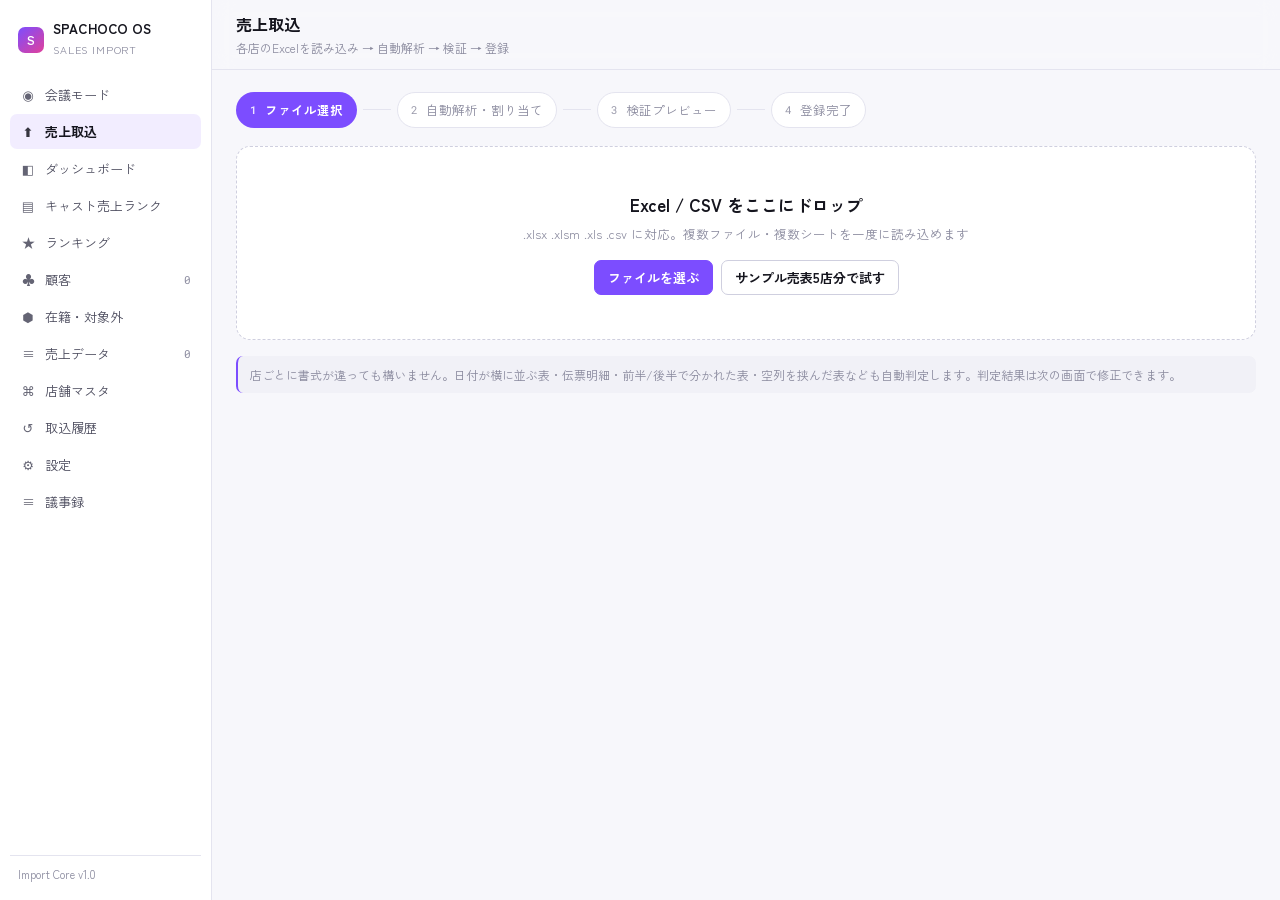
==== commit 3d6239d2: "議事録アプリ（SPACHOCO OS 第1段階）を追加 - minutes.html: 議事録の一覧・検索・閲覧・編集・新規作成・宿題管理・名簿と権限 - 見本と同じテンプレートで表示し、そのままA4" ====
--- a/index.html
+++ b/index.html
@@ -499,7 +499,8 @@
   }
 
   // 指名者欄に入る「店」「フリー」など（個人ではなく店舗の売上）
-  var STORE_LEVEL = ['店','店1','店2','店３','店3','店4','フリー','ふりー','free','ヘルプ','店舗','未指名','なし','その他','店内'];
+  var STORE_LEVEL = ['店','店1','店2','店３','店3','店4','フリー','ふりー','free','ヘルプ','店舗','未指名','なし','その他','店内',
+    'ホスログ','ヒメパス','ホスパラ','ホスホス','媒体','案内所','内勤','運営','ウェイター','スタッフ','キッチン','送り'];
   function isStoreLevelName(v) {
     if (isBlank(v)) return false;
     var k = nameKey(v);
@@ -1773,7 +1774,8 @@
   }
 
   // 指名者欄に入る「店」「フリー」など（個人ではなく店舗の売上）
-  var STORE_LEVEL = ['店','店1','店2','店３','店3','店4','フリー','ふりー','free','ヘルプ','店舗','未指名','なし','その他','店内'];
+  var STORE_LEVEL = ['店','店1','店2','店３','店3','店4','フリー','ふりー','free','ヘルプ','店舗','未指名','なし','その他','店内',
+    'ホスログ','ヒメパス','ホスパラ','ホスホス','媒体','案内所','内勤','運営','ウェイター','スタッフ','キッチン','送り'];
   function isStoreLevelName(v) {
     if (isBlank(v)) return false;
     var k = nameKey(v);
@@ -3058,7 +3060,25 @@
       t.months[mk].attendance += r.metrics.attendance || 0;
     }
   });
-  return Object.keys(m).map(function (k) { return m[k]; });
+  return Object.keys(m).map(function (k) {
+    var t = m[k];
+    // 出勤0日なのに売上があるキャストは、記録不備としてランキング・人数から外す
+    // （店舗の総売上には計上したまま）
+    t.noAttendance = !t.storeLevel && (t.metrics.attendance || 0) === 0 && (t.metrics.gross || 0) > 0;
+    t.hidden = t.excluded || t.noAttendance;
+    return t;
+  });
+}
+
+/** ランキング等に出さないキャストか（店舗の売上合計には影響しない） */
+function isHiddenCast(store, castKey, rows) {
+  if (isExcluded(store, castKey)) return true;
+  var att = 0, gross = 0;
+  (rows || []).forEach(function (r) {
+    if (r.store !== store || r.castKey !== castKey) return;
+    att += r.metrics.attendance || 0; gross += r.metrics.gross || 0;
+  });
+  return att === 0 && gross > 0;
 }
 var IW = null; // import wizard state
 
@@ -3078,13 +3098,24 @@
  *  取込ウィザード
  * =======================================================*/
 function newWizard() {
-  IW = { step: 1, files: [], units: [], rows: [], dupMode: 'overwrite', forceErrors: false, result: null };
+  IW = { step: 1, files: [], units: [], rows: [], dupMode: 'overwrite', forceErrors: false, result: null, errors: [] };
 }
 function sheetsFromArrayBuffer(buf, name) {
   var wb = XLSX.read(buf, { type: 'array', cellDates: false, raw: true });
+  // ここでは展開しない（5店舗×22シートを一度に展開すると画面が固まるため）
   return wb.SheetNames.map(function (n) {
-    return { name: n, grid: XLSX.utils.sheet_to_json(wb.Sheets[n], { header: 1, raw: true, defval: null, blankrows: true }) };
-  });
+    return { name: n, _ws: wb.Sheets[n], grid: null };
+  });
+}
+
+/** シートを必要になった時点で2次元配列に展開する */
+function gridOf(sh) {
+  if (!sh.grid) {
+    sh.grid = sh._ws
+      ? XLSX.utils.sheet_to_json(sh._ws, { header: 1, raw: true, defval: null, blankrows: true })
+      : [];
+  }
+  return sh.grid;
 }
 function addFiles(fileList) {
   var files = Array.prototype.slice.call(fileList);
@@ -3099,22 +3130,74 @@
       fr.readAsArrayBuffer(f);
     });
   });
-  return Promise.all(jobs).then(function (rs) {
-    rs.filter(Boolean).forEach(function (r) { IW.files.push(r); });
-    analyzeAll();
-  });
+  return jobs.reduce(function (chain, job) {
+    return chain.then(function () {
+      return job.then(function (r) {
+        if (r) IW.files.push(r);
+        render();
+        return new Promise(function (res) { yieldToUI(res); });
+      });
+    });
+  }, Promise.resolve()).then(function () { analyzeAll(); });
 }
 function addParsedFile(name, sheets) { IW.files.push({ name: name, sheets: sheets }); analyzeAll(); }
 
+/**
+ * 画面に処理を譲る（バックグラウンドタブでも止まらない方式）。
+ * setTimeout はタブが非表示だと1秒に1回まで制限されるため、MessageChannel を使う。
+ */
+var _yieldCh = (typeof MessageChannel !== 'undefined') ? new MessageChannel() : null;
+var _yieldQueue = [];
+if (_yieldCh) _yieldCh.port1.onmessage = function () { var fn = _yieldQueue.shift(); if (fn) fn(); };
+function yieldToUI(fn) {
+  if (_yieldCh) { _yieldQueue.push(fn); _yieldCh.port2.postMessage(0); }
+  else setTimeout(fn, 0);
+}
+
 function analyzeAll() {
+  // 大量のシート（5店舗×22シート）でも固まらないよう、1シートずつ処理して画面に譲る
   var ms = masters();
   IW.units = [];
-  IW.files.forEach(function (f) {
-    f.sheets.forEach(function (sh) {
-      if (!sh.grid || !sh.grid.length) return;
-      var a = Core.analyzeSheet(sh.grid, { fileName: f.name, sheetName: sh.name, stores: ms.stores });
+  IW.analyzing = { done: 0, total: 0 };
+  IW.files.forEach(function (f) { IW.analyzing.total += f.sheets.length; });
+  var queue = [];
+  IW.files.forEach(function (f) { f.sheets.forEach(function (sh) { queue.push({ f: f, sh: sh }); }); });
+
+  renderProgress();
+  function renderProgress() {
+    var el = document.getElementById('analyze-progress');
+    if (el) el.textContent = '解析中… ' + IW.analyzing.done + ' / ' + IW.analyzing.total + ' シート';
+  }
+  function step() {
+    var t0 = Date.now();
+    while (queue.length && Date.now() - t0 < 120) {
+      var job = queue.shift();
+      try {
+        analyzeOne(job.f, job.sh, ms);
+      } catch (e) {
+        IW.errors = IW.errors || [];
+        IW.errors.push({ file: job.f.name, sheet: job.sh.name, message: String(e && e.message || e) });
+      }
+      IW.analyzing.done++;
+    }
+    renderProgress();
+    if (queue.length) { yieldToUI(step); return; }
+    IW.analyzing = null;
+    pickPrimarySources();
+    detectTargets();
+    render();
+  }
+  yieldToUI(step);
+}
+
+function analyzeOne(f, sh, ms) {
+  (function () {
+    (function (sh) {
+      var grid = gridOf(sh);
+      if (!grid || !grid.length) return;
+      var a = Core.analyzeSheet(grid, { fileName: f.name, sheetName: sh.name, stores: ms.stores });
       var u = {
-        id: uid('u'), file: f.name, sheet: sh.name, grid: sh.grid, analysis: a,
+        id: uid('u'), file: f.name, sheet: sh.name, grid: grid, analysis: a,
         include: a.ok, storeName: (a.ok && a.context.store) ? a.context.store.name : '',
         year: a.ok ? a.context.year : null, month: a.ok ? a.context.month : null,
         date: a.ok ? (a.context.date || '') : '', blocks: [], rows: [], skipped: [], check: null,
@@ -3124,15 +3207,17 @@
         u.blocks = a.blocks.map(function (b) { var c = JSON.parse(JSON.stringify(b)); c.include = true; return c; });
         // 明らかにデータのない「原本/テンプレート」シートは既定で除外
         if (/原本|ひな|テンプレ|sample|template/i.test(sh.name)) u.include = false;
-        buildRows(u);
+        // 金額の列が無いシートは売上ソースになり得ないので、行の抽出自体を省く（速度対策）
+        var hasMoney = a.blocks.some(function (b) {
+          var r = b.roles || {};
+          return !!(r.gross || r.amount || r.subtotal) || b.layout === 'wide_date';
+        });
+        if (hasMoney) { buildRows(u); } else { u.rows = []; u.skipped = []; u.noMoney = true; }
         if (!u.rows.length) u.include = false;
       }
       IW.units.push(u);
-    });
-  });
-  pickPrimarySources();
-  detectTargets();
-  render();
+    })(sh);
+  })();
 }
 
 /** 設定・月報シートから「売上目標」「営業日数」などを拾う */
@@ -3302,6 +3387,17 @@
     }
   });
   if (addedCasts) Store.log('マスタ自動登録', 'casts', addedCasts + '名をExcelから追加');
+  // 「店」「店2」「ホスログ」等は個人ではないので、初回に自動で対象外にする
+  var autoEx = 0;
+  IW.rows.forEach(function (r) {
+    if (!r.store || !r.castKey) return;
+    if (!Core.isStoreLevelName(r.cast)) return;
+    if (isExcluded(r.store, r.castKey)) return;
+    d.exclusions[exKey(r.store, r.castKey)] = true;
+    autoEx++;
+  });
+  if (autoEx) Store.log('自動で対象外', 'casts', autoEx + '件（店・媒体など個人でない区分）');
+  job.autoExcluded = autoEx;
   job.castsAdded = addedCasts;
 
   IW.rows.forEach(function (r) {
@@ -3398,6 +3494,8 @@
     rail.appendChild(h('button', { class: 'navitem' + (App.view === n.k ? ' on' : ''), onclick: function () { App.view = n.k; render(); } },
       h('span', { class: 'ic', text: n.ic }), h('span', {}, n.t), badge ? h('span', { class: 'badge', text: badge }) : null));
   });
+  rail.appendChild(h('a', { class: 'navitem', href: 'minutes.html', style: 'text-decoration:none' },
+    h('span', { class: 'ic', text: '≡' }), h('span', {}, '議事録')));
   rail.appendChild(h('div', { class: 'railfoot' }, 'Import Core v' + Core.version));
   var main = h('div', { class: 'main' });
   root.appendChild(h('div', { class: 'shell' }, rail, main));
@@ -3425,6 +3523,14 @@
     if (i < 3) steps.appendChild(h('div', { class: 'stepline' }));
   });
   p.appendChild(steps);
+  if (IW.errors && IW.errors.length) {
+    p.appendChild(h('div', { class: 'card', style: 'margin-bottom:14px;border-color:var(--err)' },
+      h('div', { class: 'hd' }, h('span', { class: 'chip err', text: '読み取りエラー ' + IW.errors.length + '件' })),
+      h('div', { class: 'bd', style: 'font-size:12px' },
+        IW.errors.slice(0, 6).map(function (e) {
+          return h('div', {}, e.file + ' / ' + e.sheet + ' → ' + e.message);
+        }))));
+  }
   ({ 1: stepFiles, 2: stepMap, 3: stepPreview, 4: stepDone })[IW.step](p);
 }
 
@@ -3447,6 +3553,13 @@
   p.appendChild(drop); p.appendChild(input);
   p.appendChild(h('div', { class: 'hint', style: 'margin-top:16px' },
     '店ごとに書式が違っても構いません。日付が横に並ぶ表・伝票明細・前半/後半で分かれた表・空列を挟んだ表なども自動判定します。判定結果は次の画面で修正できます。'));
+  if (IW.analyzing) {
+    p.appendChild(h('div', { class: 'card', style: 'margin-top:16px' },
+      h('div', { class: 'bd', style: 'text-align:center;padding:26px' },
+        h('div', { id: 'analyze-progress', style: 'font-size:15px;font-weight:600' },
+          '解析中… ' + IW.analyzing.done + ' / ' + IW.analyzing.total + ' シート'),
+        h('div', { class: 'muted', style: 'margin-top:6px;font-size:12px' }, '店舗と年月を自動で判定しています'))));
+  }
   if (IW.files.length) {
     var list = h('div', { class: 'card', style: 'margin-top:16px' }, h('div', { class: 'hd' }, h('h3', {}, '読み込み済み ' + IW.files.length + ' ファイル')));
     var bd = h('div', { class: 'bd' });
@@ -4070,7 +4183,7 @@
   p.appendChild(h('div', { style: 'max-width:200px;margin-bottom:14px' }, h('label', { class: 'f' }, '指標'), msel));
   if (!rows.length) { p.appendChild(emptyState()); return; }
   var m = App.rankMetric;
-  var castRows = rows.filter(function (r) { return App.period.includeExcluded || !isExcluded(r.store, r.castKey); });
+  var castRows = rows.filter(function (r) { return App.period.includeExcluded || !isHiddenCast(r.store, r.castKey, rows); });
   var byCast = Core.aggregate(castRows, { dims: ['cast', 'store'] }).sort(function (a, b) { return b[m] - a[m]; }).slice(0, 30);
   var t = h('table');
   t.appendChild(h('thead', {}, h('tr', {}, h('th', {}, '順位'), h('th', {}, 'キャスト'), h('th', {}, '店舗'),
@@ -4128,7 +4241,9 @@
 }
 function latestDate() {
   var mx = '';
-  Store.sales().forEach(function (r) { if (r.date && r.date > mx) mx = r.date; });
+  Store.sales().forEach(function (r) {
+    if (r.date && (r.metrics.gross || 0) > 0 && r.date > mx) mx = r.date;
+  });
   return mx || today();
 }
 function sumOf(rows, k) { return rows.reduce(function (a, r) { return a + (r.metrics[k] || 0); }, 0); }
@@ -4161,7 +4276,7 @@
   // 目標
   var tkeys = Object.keys(Store.data.targets || {}).filter(function (k) { return k.split('|')[1] === ym && (!store || k.split('|')[0] === store); });
   var target = tkeys.reduce(function (a, k) { return a + (Store.data.targets[k].gross || 0); }, 0);
-  var days = tkeys.length ? (Store.data.targets[tkeys[0]].days || 0) : 0;
+  var days = tkeys.reduce(function (a, k) { return a + (Store.data.targets[k].days || 0); }, 0);
   var rate = target ? gross / target : 0;
 
   // 今週・先週
@@ -4217,7 +4332,7 @@
 
   var split = h('div', { class: 'split' });
   // 売上ランク別人数
-  var roster = rosterOf(mRows).filter(function (t) { return App.period.includeExcluded || !t.excluded; });
+  var roster = rosterOf(mRows).filter(function (t) { return App.period.includeExcluded || !t.hidden; });
   var rb = h('div', {});
   var maxC = Math.max.apply(null, BANDS.map(function (b) {
     return roster.filter(function (t) { var g = t.metrics.gross || 0; return g >= b.min && g < b.max; }).length;
@@ -4283,7 +4398,7 @@
 ];
 function viewCastRank(main) {
   var rows = filteredSales();
-  var roster = rosterOf(rows).filter(function (t) { return App.period.includeExcluded || !t.excluded; });
+  var roster = rosterOf(rows).filter(function (t) { return App.period.includeExcluded || !t.hidden; });
   main.appendChild(topbar('キャスト売上ランク', '税込総売上のランク別人数と、条件に合うキャストの一覧'));
   var p = h('div', { class: 'page' }); main.appendChild(p);
   p.appendChild(periodBar(function () { render(); }));
@@ -4471,7 +4586,9 @@
   var rows = filteredSales({ all: true });
   var roster = rosterOf(rows);
   var exCount = roster.filter(function (t) { return t.excluded; }).length;
-  main.appendChild(topbar('在籍・対象外', roster.length + '名（対象外 ' + exCount + '名）',
+  var naCount = roster.filter(function (t) { return t.noAttendance; }).length;
+  main.appendChild(topbar('在籍・対象外',
+    roster.length + '名（対象外 ' + exCount + '名' + (naCount ? ' / 出勤記録なし ' + naCount + '名' : '') + '）',
     h('button', {
       class: 'btn sm', onclick: function () {
         var n = 0;
@@ -4496,8 +4613,10 @@
     h('th', { class: 'n' }, '出勤'), h('th', {}, '対象外'), h('th', {}, ''))));
   var tb = h('tbody');
   list.forEach(function (x) {
-    tb.appendChild(h('tr', { class: x.excluded ? 'row-off' : '' },
-      h('td', {}, h('b', { text: x.name }), x.storeLevel ? h('span', { class: 'chip', style: 'margin-left:6px', text: '店舗売上' }) : null),
+    tb.appendChild(h('tr', { class: x.hidden ? 'row-off' : '' },
+      h('td', {}, h('b', { text: x.name }),
+        x.storeLevel ? h('span', { class: 'chip', style: 'margin-left:6px', text: '店舗売上' }) : null,
+        x.noAttendance ? h('span', { class: 'chip warn', style: 'margin-left:6px', text: '出勤記録なし' }) : null),
       h('td', { class: 'muted', text: x.store }), h('td', { class: 'muted', text: x.rank || '' }),
       h('td', { class: 'muted', text: (function () { var e = tn2[exKey(x.store, x.castKey)]; return e ? e.tenure + 'ヶ月目' : '—'; })() }),
       h('td', { class: 'n', text: num(Math.round(x.metrics.gross || 0)) }),
